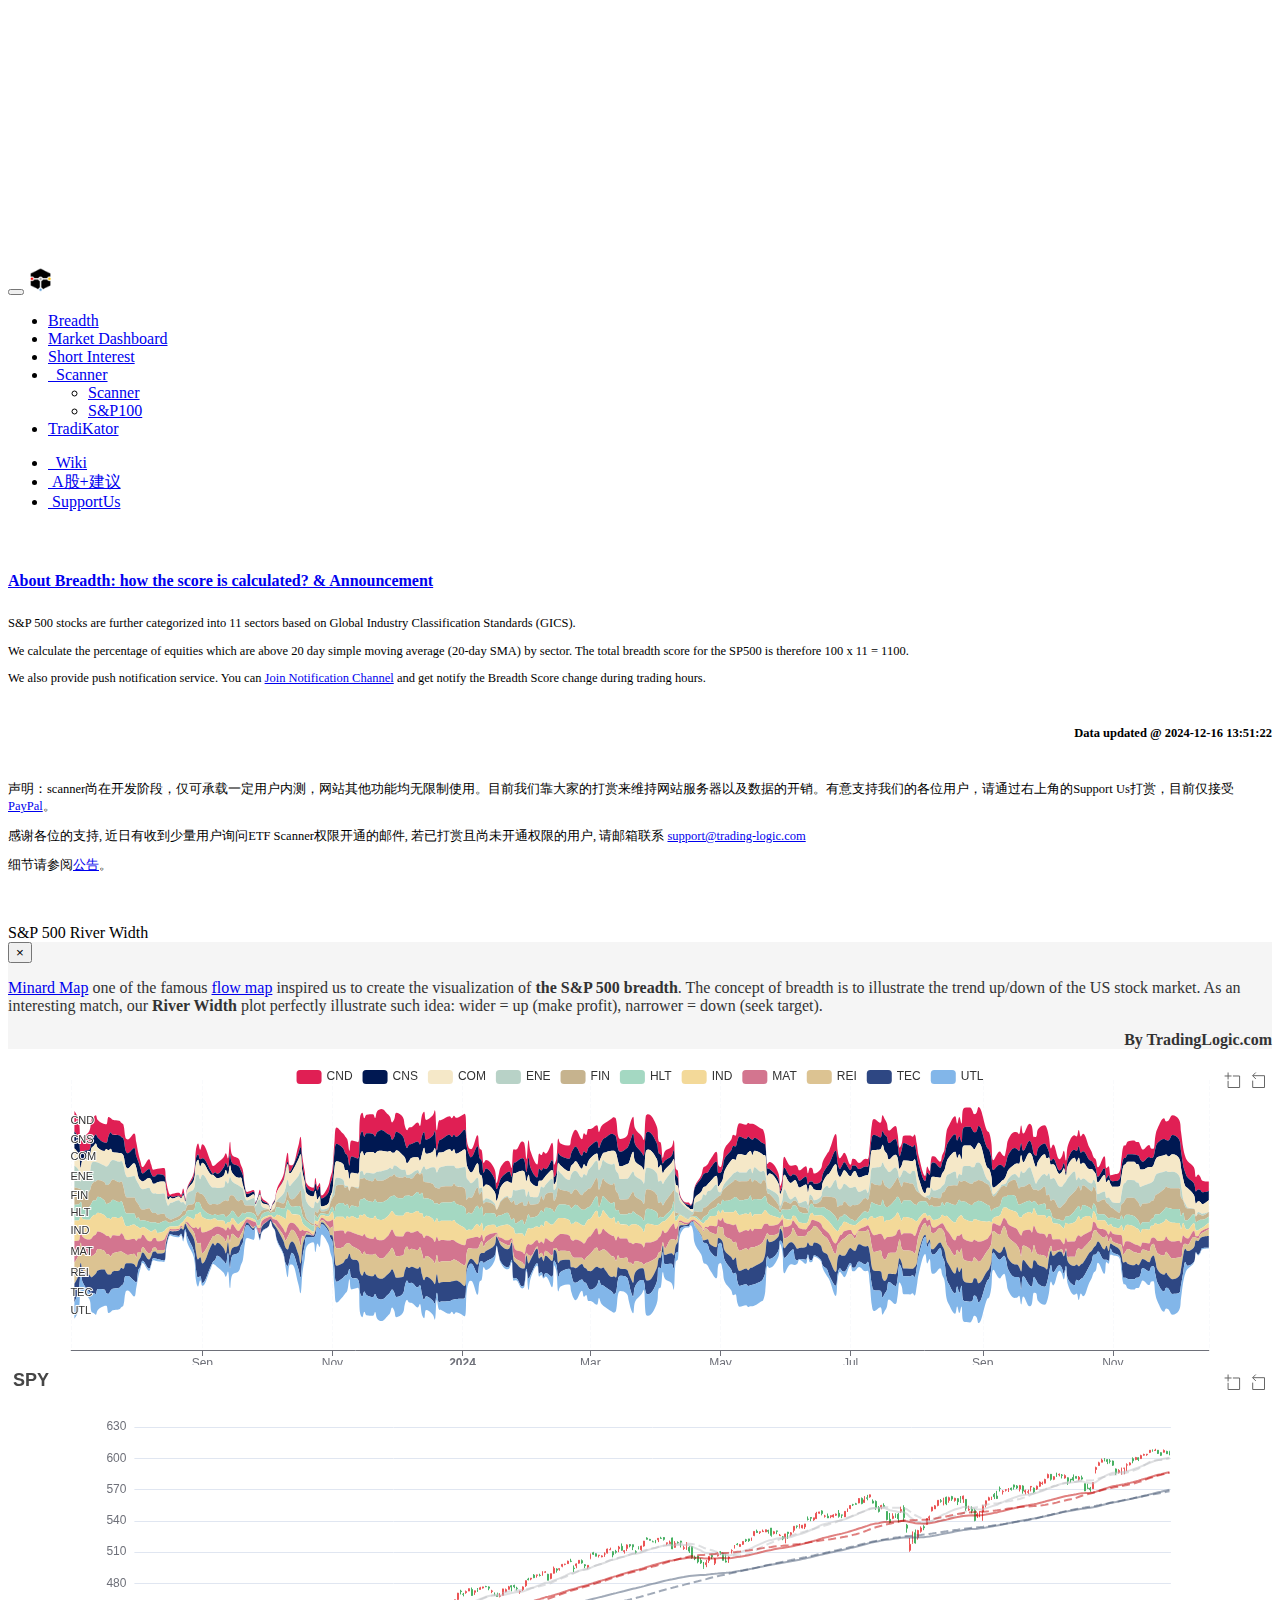
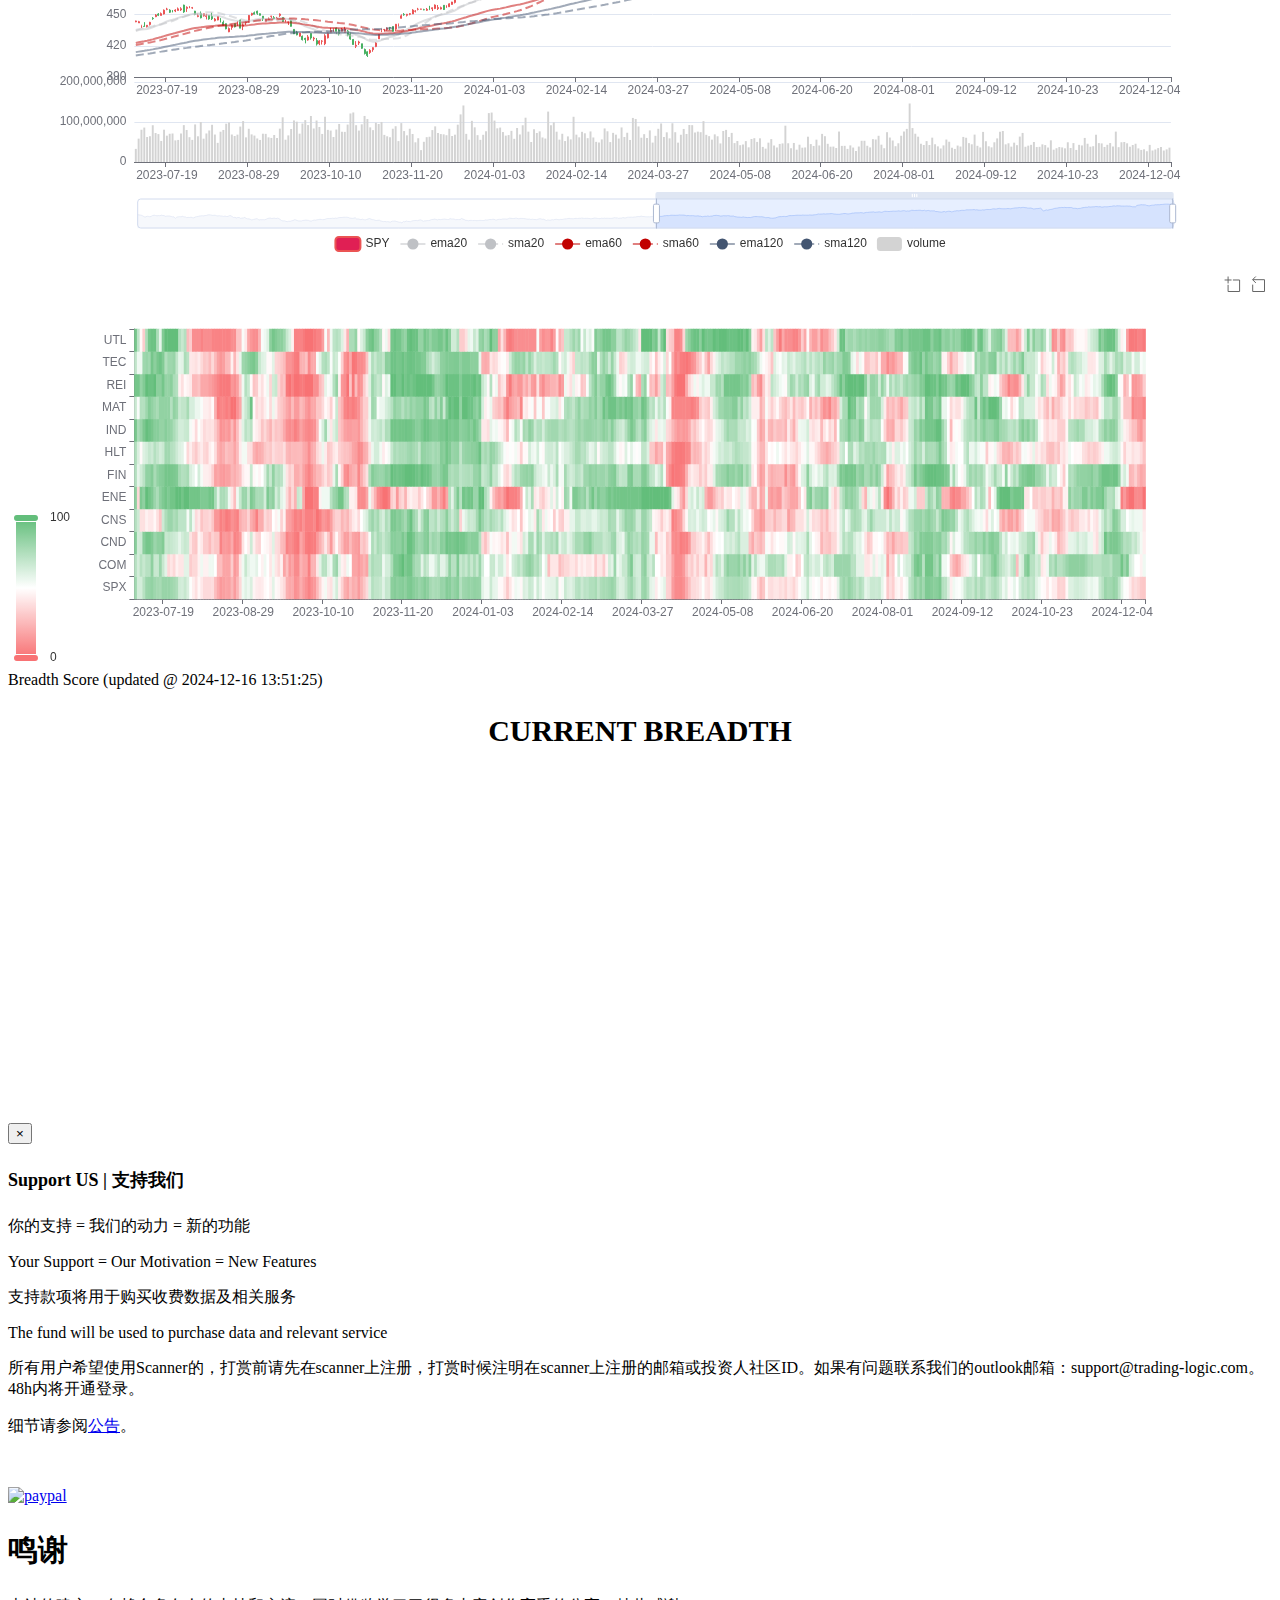
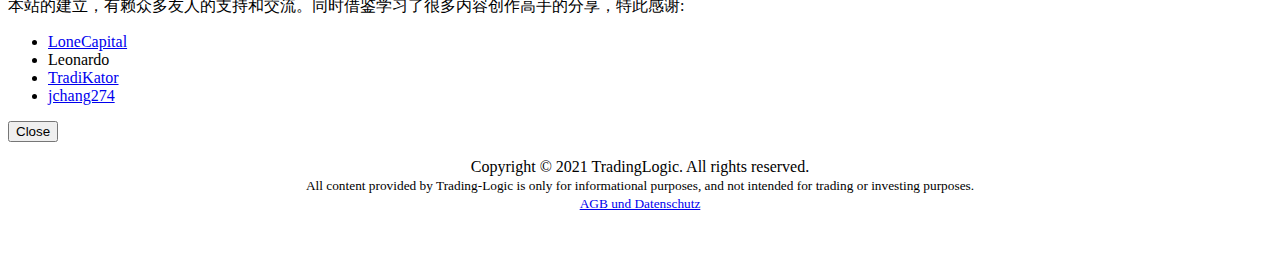
==== index.html @ 69e261b5 "Update from https://github.com/TradingLogic/core/commit/05b3a655f56820ad7e395cda6c10e647efd40b4f" ====
<!DOCTYPE html>

<html>

<head>

<meta charset="utf-8" />
<meta name="generator" content="pandoc" />
<meta http-equiv="X-UA-Compatible" content="IE=EDGE" />




<title>Trading Logic</title>

<script src="site_libs/header-attrs-2.18/header-attrs.js"></script>
<script src="site_libs/jquery-3.6.0/jquery-3.6.0.min.js"></script>
<meta name="viewport" content="width=device-width, initial-scale=1" />
<link href="site_libs/bootstrap-3.3.5/css/cosmo.min.css" rel="stylesheet" />
<script src="site_libs/bootstrap-3.3.5/js/bootstrap.min.js"></script>
<script src="site_libs/bootstrap-3.3.5/shim/html5shiv.min.js"></script>
<script src="site_libs/bootstrap-3.3.5/shim/respond.min.js"></script>
<style>h1 {font-size: 34px;}
       h1.title {font-size: 38px;}
       h2 {font-size: 30px;}
       h3 {font-size: 24px;}
       h4 {font-size: 18px;}
       h5 {font-size: 16px;}
       h6 {font-size: 12px;}
       code {color: inherit; background-color: rgba(0, 0, 0, 0.04);}
       pre:not([class]) { background-color: white }</style>
<script src="site_libs/navigation-1.1/tabsets.js"></script>
<link href="site_libs/highlightjs-9.12.0/textmate.css" rel="stylesheet" />
<script src="site_libs/highlightjs-9.12.0/highlight.js"></script>
<script src="site_libs/htmlwidgets-1.5.4/htmlwidgets.js"></script>
<script src="site_libs/echarts4r-4.8.0/echarts-en.min.js"></script>
<script src="site_libs/echarts4r-4.8.0/ecStat.min.js"></script>
<script src="site_libs/echarts4r-4.8.0/dataTool.min.js"></script>
<script src="site_libs/echarts4r-binding-0.4.4/echarts4r.js"></script>
<script src="site_libs/roma-1.0.0/roma.js"></script>
<script src="site_libs/echarts-liquidfill-1.0.0/echarts-liquidfill.min.js"></script>
<script src="site_libs/core-js-2.5.3/shim.min.js"></script>
<script src="site_libs/react-17.0.0/react.min.js"></script>
<script src="site_libs/react-17.0.0/react-dom.min.js"></script>
<script src="site_libs/reactwidget-1.0.0/react-tools.js"></script>
<script src="site_libs/reactable-binding-0.3.0/reactable.js"></script>
<link href="site_libs/tippyjs-3.2.0/themes/google.css" rel="stylesheet" />
<link href="site_libs/tippyjs-3.2.0/themes/light-border.css" rel="stylesheet" />
<link href="site_libs/tippyjs-3.2.0/themes/light.css" rel="stylesheet" />
<link href="site_libs/tippyjs-3.2.0/themes/translucent.css" rel="stylesheet" />
<script src="site_libs/tippyjs-3.2.0/tippy.all.min.js"></script>
<script src="site_libs/tippy-binding-0.1.0/tippy.js"></script>
<link href="site_libs/font-awesome-5.1.0/css/all.css" rel="stylesheet" />
<link href="site_libs/font-awesome-5.1.0/css/v4-shims.css" rel="stylesheet" />
<!-- Global site tag (gtag.js) - Google Analytics -->
<script async src="https://www.googletagmanager.com/gtag/js?id=G-QEJH2B8L8V"></script>
<script>
  window.dataLayer = window.dataLayer || [];
  function gtag(){dataLayer.push(arguments);}
  gtag('js', new Date());

  gtag('config', 'G-QEJH2B8L8V');
  gtag('config', 'UA-188253941-1');
</script>
<link rel="apple-touch-icon" sizes="180x180" href="/img/apple-touch-icon.png">
<link rel="icon" type="image/png" sizes="32x32" href="/img/favicon-32x32.png">
<link rel="icon" type="image/png" sizes="16x16" href="/img/favicon-16x16.png">
<link rel="manifest" href="/img/site.webmanifest">
<link rel="mask-icon" href="/img/safari-pinned-tab.svg" color="#5bbad5">
<link rel="shortcut icon" href="/img/favicon.ico">
<meta name="msapplication-TileColor" content="#da532c">
<meta name="msapplication-config" content="/img/browserconfig.xml">
<meta name="theme-color" content="#ffffff">
<script async src="https://pagead2.googlesyndication.com/pagead/js/adsbygoogle.js?client=ca-pub-1580575107650865"
     crossorigin="anonymous"></script>

<style type="text/css">
  code{white-space: pre-wrap;}
  span.smallcaps{font-variant: small-caps;}
  span.underline{text-decoration: underline;}
  div.column{display: inline-block; vertical-align: top; width: 50%;}
  div.hanging-indent{margin-left: 1.5em; text-indent: -1.5em;}
  ul.task-list{list-style: none;}
    </style>

<style type="text/css">code{white-space: pre;}</style>
<script type="text/javascript">
if (window.hljs) {
  hljs.configure({languages: []});
  hljs.initHighlightingOnLoad();
  if (document.readyState && document.readyState === "complete") {
    window.setTimeout(function() { hljs.initHighlighting(); }, 0);
  }
}
</script>






<link rel="stylesheet" href="styles.css" type="text/css" />



<style type = "text/css">
.main-container {
  max-width: 940px;
  margin-left: auto;
  margin-right: auto;
}
img {
  max-width:100%;
}
.tabbed-pane {
  padding-top: 12px;
}
.html-widget {
  margin-bottom: 20px;
}
button.code-folding-btn:focus {
  outline: none;
}
summary {
  display: list-item;
}
details > summary > p:only-child {
  display: inline;
}
pre code {
  padding: 0;
}
</style>


<style type="text/css">
.dropdown-submenu {
  position: relative;
}
.dropdown-submenu>.dropdown-menu {
  top: 0;
  left: 100%;
  margin-top: -6px;
  margin-left: -1px;
  border-radius: 0 6px 6px 6px;
}
.dropdown-submenu:hover>.dropdown-menu {
  display: block;
}
.dropdown-submenu>a:after {
  display: block;
  content: " ";
  float: right;
  width: 0;
  height: 0;
  border-color: transparent;
  border-style: solid;
  border-width: 5px 0 5px 5px;
  border-left-color: #cccccc;
  margin-top: 5px;
  margin-right: -10px;
}
.dropdown-submenu:hover>a:after {
  border-left-color: #adb5bd;
}
.dropdown-submenu.pull-left {
  float: none;
}
.dropdown-submenu.pull-left>.dropdown-menu {
  left: -100%;
  margin-left: 10px;
  border-radius: 6px 0 6px 6px;
}
</style>

<script type="text/javascript">
// manage active state of menu based on current page
$(document).ready(function () {
  // active menu anchor
  href = window.location.pathname
  href = href.substr(href.lastIndexOf('/') + 1)
  if (href === "")
    href = "index.html";
  var menuAnchor = $('a[href="' + href + '"]');

  // mark the anchor link active (and if it's in a dropdown, also mark that active)
  var dropdown = menuAnchor.closest('li.dropdown');
  if (window.bootstrap) { // Bootstrap 4+
    menuAnchor.addClass('active');
    dropdown.find('> .dropdown-toggle').addClass('active');
  } else { // Bootstrap 3
    menuAnchor.parent().addClass('active');
    dropdown.addClass('active');
  }

  // Navbar adjustments
  var navHeight = $(".navbar").first().height() + 15;
  var style = document.createElement('style');
  var pt = "padding-top: " + navHeight + "px; ";
  var mt = "margin-top: -" + navHeight + "px; ";
  var css = "";
  // offset scroll position for anchor links (for fixed navbar)
  for (var i = 1; i <= 6; i++) {
    css += ".section h" + i + "{ " + pt + mt + "}\n";
  }
  style.innerHTML = "body {" + pt + "padding-bottom: 40px; }\n" + css;
  document.head.appendChild(style);
});
</script>

<!-- tabsets -->

<style type="text/css">
.tabset-dropdown > .nav-tabs {
  display: inline-table;
  max-height: 500px;
  min-height: 44px;
  overflow-y: auto;
  border: 1px solid #ddd;
  border-radius: 4px;
}

.tabset-dropdown > .nav-tabs > li.active:before, .tabset-dropdown > .nav-tabs.nav-tabs-open:before {
  content: "\e259";
  font-family: 'Glyphicons Halflings';
  display: inline-block;
  padding: 10px;
  border-right: 1px solid #ddd;
}

.tabset-dropdown > .nav-tabs.nav-tabs-open > li.active:before {
  content: "\e258";
  font-family: 'Glyphicons Halflings';
  border: none;
}

.tabset-dropdown > .nav-tabs > li.active {
  display: block;
}

.tabset-dropdown > .nav-tabs > li > a,
.tabset-dropdown > .nav-tabs > li > a:focus,
.tabset-dropdown > .nav-tabs > li > a:hover {
  border: none;
  display: inline-block;
  border-radius: 4px;
  background-color: transparent;
}

.tabset-dropdown > .nav-tabs.nav-tabs-open > li {
  display: block;
  float: none;
}

.tabset-dropdown > .nav-tabs > li {
  display: none;
}
</style>

<!-- code folding -->




</head>

<body>


<div class="container-fluid main-container">



<div class="navbar navbar-default  navbar-fixed-top" role="navigation">
  <div class="container">
    <div class="navbar-header">
      <!-- NOTE: add "navbar-inverse" class for an alternate navbar background -->
      <button type="button" class="navbar-toggle collapsed" data-toggle="collapse" data-target="#navbar">
        <span class="icon-bar"></span>
        <span class="icon-bar"></span>
        <span class="icon-bar"></span>
      </button>
      <a class="navbar-brand" href="index.html"><img src="img/favicon-32x32.png" alt="icon" style="width:25px;height:25px;"></a>
    </div>
    <div id="navbar" class="navbar-collapse collapse">
      <ul class="nav navbar-nav">
        <li><a href="index.html">Breadth</a></li>
        <li><a href="MarketDashboard.html"><span class="fas fa-tachometer"></span>Market Dashboard</a></li>
        <li><a href="ShortInterest.html">Short Interest</a></li>
        <li class="dropdown">
          <a href="#" class="dropdown-toggle" data-toggle="dropdown" role="button" aria-expanded="false">
            <span class="fas fa-th"></span>
            &nbsp;
            Scanner
            <span class="caret"></span>
          </a>
          <ul class="dropdown-menu" role="menu">

            <li><a href="https://scanner.trading-logic.com">Scanner</a>
            <li><a href="sp100.html"><span class="fas fa-tachometer"></span>S&P100</a></li>
          </ul>
        </li>
        <li><a href="https://www.trading-logic.com/wiki/trading-indicator.html">TradiKator</a></li>
      </ul>
      <ul class="nav navbar-nav navbar-right">
        <li><a href="https://www.trading-logic.com/wiki/">
            <span class="fas fa-info"></span>

            &nbsp;
            Wiki
          </a>
        </li>
        <li><a href="https://discord.gg/puuGubskvt"><span class="far fa-bell"></span>&nbsp;A股+建议</a></li>
        <!-- <li class="dropdown">
          <a href="#" class="dropdown-toggle" data-toggle="dropdown" role="button" aria-expanded="false">
            <span class="fas fa-graduation-cap"></span>
            &nbsp;
            LEI &amp; LoneCapital

            <span class="caret"></span>
          </a>
          <ul class="dropdown-menu" role="menu">
            <li>
              <a href="https://lonecapital.com">Blog</a>
            </li>
            <li>
              <a href="https://www.youtube.com/c/leilonecapital">Youtube</a>
            </li>
            <li>
              <a href="https://twitter.com/lonecapital/">Twitter</a>
            </li>
            <li class="divider"></li>
            <li>
              <a href="https://space.bilibili.com/588472826?from=search&amp;seid=17851495204245215345">bilibili</a>
            </li>
          </ul>
        </li> -->
        <li><a href="#support" data-toggle="modal" data-target="#support"><span style="color:red"
              class="far fa-heart"></span>&nbsp;SupportUs</a>
        </li>
      </ul>
    </div>
    <!--/.nav-collapse -->
  </div>
  <!--/.container -->
</div>
<!--/.navbar -->

<div id="header">



<h1 class="title toc-ignore">Market Breadth</h1>

</div>


<p><br></p>
<div class="panel-group" id="accordion-index" role="tablist" aria-multiselectable="true">

<div class="panel panel-default">
<div id="heading-index-announcement" class="panel-heading" role="tab">
<h5 class="panel-title">
<a data-toggle="collapse" data-parent="#accordion-index" href="#index-announcement" aria-expanded="false" aria-controls="index-announcement">
About Breadth: how the score is calculated? &amp; Announcement </a>
</h5>
</div>
<div id="index-announcement" class="panel-collapse collapse"
role="tabpanel" aria-labelledby="index-announcement">
<div class="panel-body" style="font-size:calc(.5em + .5vmin);">
<p>
S&amp;P 500 stocks are further categorized into 11 sectors based on
Global Industry Classification Standards (GICS).
</p>
<p>
We calculate the percentage of equities which are above 20 day simple
moving average (20-day SMA) by sector. The total breadth score for the
SP500 is therefore 100 x 11 = 1100.
</p>
<p>
We also provide push notification service. You can
<a href="https://discord.gg/NddCjs72sa">Join Notification Channel</a>
and get notify the Breadth Score change during trading hours.
</p>
<br>
<p style="text-align: right; font-weight: bold;">
Data updated @ 2024-12-16 13:51:22
</p>
<p><br></p>
<p>
声明：scanner尚在开发阶段，仅可承载一定用户内测，网站其他功能均无限制使用。目前我们靠大家的打赏来维持网站服务器以及数据的开销。有意支持我们的各位用户，请通过右上角的Support
Us打赏，目前仅接受<a href="https://paypal.me/yjin88"> PayPal</a>。
</p>
<p>
感谢各位的支持, 近日有收到少量用户询问ETF Scanner权限开通的邮件,
若已打赏且尚未开通权限的用户, 请邮箱联系 <a
href="mailto:support@trading-logic.com"
class="email">support@trading-logic.com</a>
</p>
<p>
细节请参阅<a href="https://www.trading-logic.com/wiki/support-us.html">公告</a>。
</p>
</div>
</div>
</div>
<p><br></p>
<div class="container-fluid">
<div class="row">

<div class="col-lg-6">

<div class="panel panel-default">
<div class="panel-heading">
S&amp;P 500 River Width
</div>
<div class="panel-body">

<div class="alert alert-dismissible alert-warning">
<button type="button" class="close" data-dismiss="alert">×</button>
<p>
<a href="https://bigthink.com/strange-maps/229-vital-statistics-of-a-deadly-campaign-the-minard-map">Minard
Map</a> one of the famous
<a href="https://en.wikipedia.org/wiki/Flow_map">flow map</a> inspired
us to create the visualization of <b>the S&amp;P 500 breadth</b>. The
concept of breadth is to illustrate the trend up/down of the US stock
market. As an interesting match, our <b>River Width</b> plot perfectly
illustrate such idea: wider = up (make profit), narrower = down (seek
target). <br>
<p style="text-align: right; font-weight: bold;">
By TradingLogic.com
</p>
</div>
<div class="row">
<div class="col-xs-12">
<div id="river" style="width:100%;height:300px;" class="echarts4r html-widget"></div>
<script type="application/json" data-for="river">{"x":{"theme":"roma","tl":false,"draw":true,"renderer":"canvas","events":[],"buttons":[],"opts":{"series":[{"type":"themeRiver","data":[["2024-12-16"," 44","CND"],["2024-12-13"," 54","CND"],["2024-12-12"," 62","CND"],["2024-12-11"," 70","CND"],["2024-12-10"," 66","CND"],["2024-12-09"," 74","CND"],["2024-12-06"," 76","CND"],["2024-12-05"," 74","CND"],["2024-12-04"," 82","CND"],["2024-12-03"," 88","CND"],["2024-12-02"," 92","CND"],["2024-11-29"," 92","CND"],["2024-11-27"," 92","CND"],["2024-11-26"," 86","CND"],["2024-11-25"," 96","CND"],["2024-11-22"," 68","CND"],["2024-11-21"," 60","CND"],["2024-11-20"," 38","CND"],["2024-11-19"," 44","CND"],["2024-11-18"," 56","CND"],["2024-11-15"," 56","CND"],["2024-11-14"," 64","CND"],["2024-11-13"," 62","CND"],["2024-11-12"," 60","CND"],["2024-11-11"," 66","CND"],["2024-11-08"," 60","CND"],["2024-11-07"," 58","CND"],["2024-11-06"," 58","CND"],["2024-11-05"," 42","CND"],["2024-11-04"," 34","CND"],["2024-11-01"," 30","CND"],["2024-10-31"," 24","CND"],["2024-10-30"," 42","CND"],["2024-10-29"," 48","CND"],["2024-10-28"," 56","CND"],["2024-10-25"," 44","CND"],["2024-10-24"," 42","CND"],["2024-10-23"," 30","CND"],["2024-10-22"," 44","CND"],["2024-10-21"," 58","CND"],["2024-10-18"," 82","CND"],["2024-10-17"," 76","CND"],["2024-10-16"," 76","CND"],["2024-10-15"," 68","CND"],["2024-10-14"," 68","CND"],["2024-10-11"," 64","CND"],["2024-10-10"," 54","CND"],["2024-10-09"," 58","CND"],["2024-10-08"," 56","CND"],["2024-10-07"," 52","CND"],["2024-10-04"," 66","CND"],["2024-10-03"," 58","CND"],["2024-10-02"," 72","CND"],["2024-10-01"," 86","CND"],["2024-09-30"," 86","CND"],["2024-09-27"," 90","CND"],["2024-09-26"," 88","CND"],["2024-09-25"," 80","CND"],["2024-09-24"," 88","CND"],["2024-09-23"," 80","CND"],["2024-09-20"," 80","CND"],["2024-09-19"," 84","CND"],["2024-09-18"," 78","CND"],["2024-09-17"," 78","CND"],["2024-09-16"," 74","CND"],["2024-09-13"," 72","CND"],["2024-09-12"," 60","CND"],["2024-09-11"," 52","CND"],["2024-09-10"," 52","CND"],["2024-09-09"," 62","CND"],["2024-09-06"," 46","CND"],["2024-09-05"," 70","CND"],["2024-09-04"," 80","CND"],["2024-09-03"," 78","CND"],["2024-08-30"," 88","CND"],["2024-08-29"," 86","CND"],["2024-08-28"," 84","CND"],["2024-08-27"," 90","CND"],["2024-08-26"," 90","CND"],["2024-08-23"," 90","CND"],["2024-08-22"," 88","CND"],["2024-08-21"," 90","CND"],["2024-08-20"," 80","CND"],["2024-08-19"," 84","CND"],["2024-08-16"," 72","CND"],["2024-08-15"," 68","CND"],["2024-08-14"," 32","CND"],["2024-08-13"," 32","CND"],["2024-08-12"," 28","CND"],["2024-08-09"," 30","CND"],["2024-08-08"," 28","CND"],["2024-08-07"," 18","CND"],["2024-08-06"," 28","CND"],["2024-08-05"," 24","CND"],["2024-08-02"," 38","CND"],["2024-08-01"," 52","CND"],["2024-07-31"," 50","CND"],["2024-07-30"," 48","CND"],["2024-07-29"," 48","CND"],["2024-07-26"," 34","CND"],["2024-07-25"," 30","CND"],["2024-07-24"," 40","CND"],["2024-07-23"," 52","CND"],["2024-07-22"," 60","CND"],["2024-07-19"," 58","CND"],["2024-07-18"," 64","CND"],["2024-07-17"," 74","CND"],["2024-07-16"," 74","CND"],["2024-07-15"," 68","CND"],["2024-07-12"," 74","CND"],["2024-07-11"," 60","CND"],["2024-07-10"," 46","CND"],["2024-07-09"," 36","CND"],["2024-07-08"," 36","CND"],["2024-07-05"," 28","CND"],["2024-07-03"," 30","CND"],["2024-07-02"," 32","CND"],["2024-07-01"," 24","CND"],["2024-06-28"," 44","CND"],["2024-06-27"," 46","CND"],["2024-06-26"," 50","CND"],["2024-06-25"," 58","CND"],["2024-06-24"," 78","CND"],["2024-06-21"," 62","CND"],["2024-06-20"," 60","CND"],["2024-06-18"," 58","CND"],["2024-06-17"," 60","CND"],["2024-06-14"," 48","CND"],["2024-06-13"," 62","CND"],["2024-06-12"," 64","CND"],["2024-06-11"," 52","CND"],["2024-06-10"," 48","CND"],["2024-06-07"," 48","CND"],["2024-06-06"," 50","CND"],["2024-06-05"," 46","CND"],["2024-06-04"," 40","CND"],["2024-06-03"," 48","CND"],["2024-05-31"," 52","CND"],["2024-05-30"," 30","CND"],["2024-05-29"," 24","CND"],["2024-05-28"," 28","CND"],["2024-05-24"," 32","CND"],["2024-05-23"," 20","CND"],["2024-05-22"," 28","CND"],["2024-05-21"," 62","CND"],["2024-05-20"," 62","CND"],["2024-05-17"," 62","CND"],["2024-05-16"," 74","CND"],["2024-05-15"," 68","CND"],["2024-05-14"," 62","CND"],["2024-05-13"," 66","CND"],["2024-05-10"," 62","CND"],["2024-05-09"," 64","CND"],["2024-05-08"," 50","CND"],["2024-05-07"," 52","CND"],["2024-05-06"," 50","CND"],["2024-05-03"," 46","CND"],["2024-05-02"," 38","CND"],["2024-05-01"," 26","CND"],["2024-04-30"," 36","CND"],["2024-04-29"," 46","CND"],["2024-04-26"," 40","CND"],["2024-04-25"," 38","CND"],["2024-04-24"," 32","CND"],["2024-04-23"," 32","CND"],["2024-04-22"," 14","CND"],["2024-04-19","  6","CND"],["2024-04-18","  6","CND"],["2024-04-17","  4","CND"],["2024-04-16"," 10","CND"],["2024-04-15","  8","CND"],["2024-04-12"," 10","CND"],["2024-04-11"," 34","CND"],["2024-04-10"," 30","CND"],["2024-04-09"," 46","CND"],["2024-04-08"," 42","CND"],["2024-04-05"," 44","CND"],["2024-04-04"," 26","CND"],["2024-04-03"," 56","CND"],["2024-04-02"," 56","CND"],["2024-04-01"," 78","CND"],["2024-03-28"," 82","CND"],["2024-03-27"," 84","CND"],["2024-03-26"," 72","CND"],["2024-03-25"," 76","CND"],["2024-03-22"," 74","CND"],["2024-03-21"," 80","CND"],["2024-03-20"," 84","CND"],["2024-03-19"," 74","CND"],["2024-03-18"," 56","CND"],["2024-03-15"," 60","CND"],["2024-03-14"," 62","CND"],["2024-03-13"," 82","CND"],["2024-03-12"," 80","CND"],["2024-03-11"," 72","CND"],["2024-03-08"," 70","CND"],["2024-03-07"," 68","CND"],["2024-03-06"," 74","CND"],["2024-03-05"," 74","CND"],["2024-03-04"," 74","CND"],["2024-03-01"," 78","CND"],["2024-02-29"," 88","CND"],["2024-02-28"," 84","CND"],["2024-02-27"," 84","CND"],["2024-02-26"," 76","CND"],["2024-02-23"," 78","CND"],["2024-02-22"," 78","CND"],["2024-02-21"," 70","CND"],["2024-02-20"," 62","CND"],["2024-02-16"," 58","CND"],["2024-02-15"," 68","CND"],["2024-02-14"," 66","CND"],["2024-02-13"," 58","CND"],["2024-02-12"," 80","CND"],["2024-02-09"," 72","CND"],["2024-02-08"," 76","CND"],["2024-02-07"," 72","CND"],["2024-02-06"," 72","CND"],["2024-02-05"," 60","CND"],["2024-02-02"," 76","CND"],["2024-02-01"," 82","CND"],["2024-01-31"," 60","CND"],["2024-01-30"," 78","CND"],["2024-01-29"," 78","CND"],["2024-01-26"," 58","CND"],["2024-01-25"," 64","CND"],["2024-01-24"," 40","CND"],["2024-01-23"," 46","CND"],["2024-01-22"," 54","CND"],["2024-01-19"," 54","CND"],["2024-01-18"," 46","CND"],["2024-01-17"," 28","CND"],["2024-01-16"," 44","CND"],["2024-01-12"," 40","CND"],["2024-01-11"," 46","CND"],["2024-01-10"," 48","CND"],["2024-01-09"," 46","CND"],["2024-01-08"," 52","CND"],["2024-01-05"," 38","CND"],["2024-01-04"," 28","CND"],["2024-01-03"," 36","CND"],["2024-01-02"," 74","CND"],["2023-12-29"," 88","CND"],["2023-12-28"," 88","CND"],["2023-12-27"," 88","CND"],["2023-12-26"," 86","CND"],["2023-12-22"," 90","CND"],["2023-12-21"," 94","CND"],["2023-12-20"," 94","CND"],["2023-12-19"," 96","CND"],["2023-12-18"," 94","CND"],["2023-12-15"," 92","CND"],["2023-12-14"," 94","CND"],["2023-12-13"," 96","CND"],["2023-12-12"," 86","CND"],["2023-12-11"," 88","CND"],["2023-12-08"," 78","CND"],["2023-12-07"," 80","CND"],["2023-12-06"," 82","CND"],["2023-12-05"," 76","CND"],["2023-12-04"," 90","CND"],["2023-12-01"," 88","CND"],["2023-11-30"," 82","CND"],["2023-11-29"," 80","CND"],["2023-11-28"," 84","CND"],["2023-11-27"," 92","CND"],["2023-11-24"," 98","CND"],["2023-11-22"," 98","CND"],["2023-11-21"," 86","CND"],["2023-11-20"," 92","CND"],["2023-11-17"," 86","CND"],["2023-11-16"," 86","CND"],["2023-11-15"," 88","CND"],["2023-11-14"," 88","CND"],["2023-11-13"," 76","CND"],["2023-11-10"," 74","CND"],["2023-11-09"," 68","CND"],["2023-11-08"," 74","CND"],["2023-11-07"," 78","CND"],["2023-11-06"," 68","CND"],["2023-11-03"," 76","CND"],["2023-11-02"," 52","CND"],["2023-11-01"," 34","CND"],["2023-10-31"," 28","CND"],["2023-10-30"," 32","CND"],["2023-10-27"," 14","CND"],["2023-10-26"," 16","CND"],["2023-10-25"," 18","CND"],["2023-10-24"," 26","CND"],["2023-10-23"," 16","CND"],["2023-10-20"," 16","CND"],["2023-10-19"," 26","CND"],["2023-10-18"," 34","CND"],["2023-10-17"," 48","CND"],["2023-10-16"," 34","CND"],["2023-10-13"," 14","CND"],["2023-10-12"," 30","CND"],["2023-10-11"," 42","CND"],["2023-10-10"," 30","CND"],["2023-10-09"," 22","CND"],["2023-10-06"," 14","CND"],["2023-10-05","  4","CND"],["2023-10-04","  4","CND"],["2023-10-03","  2","CND"],["2023-10-02","  4","CND"],["2023-09-29"," 12","CND"],["2023-09-28"," 18","CND"],["2023-09-27","  2","CND"],["2023-09-26","  4","CND"],["2023-09-25","  8","CND"],["2023-09-22"," 10","CND"],["2023-09-21","  6","CND"],["2023-09-20"," 24","CND"],["2023-09-19"," 26","CND"],["2023-09-18"," 36","CND"],["2023-09-15"," 38","CND"],["2023-09-14"," 60","CND"],["2023-09-13"," 42","CND"],["2023-09-12"," 46","CND"],["2023-09-11"," 48","CND"],["2023-09-08"," 50","CND"],["2023-09-07"," 34","CND"],["2023-09-06"," 36","CND"],["2023-09-05"," 44","CND"],["2023-09-01"," 66","CND"],["2023-08-31"," 44","CND"],["2023-08-30"," 50","CND"],["2023-08-29"," 40","CND"],["2023-08-28"," 14","CND"],["2023-08-25","  8","CND"],["2023-08-24","  6","CND"],["2023-08-23"," 20","CND"],["2023-08-22"," 12","CND"],["2023-08-21"," 14","CND"],["2023-08-18"," 14","CND"],["2023-08-17","  6","CND"],["2023-08-16"," 30","CND"],["2023-08-15"," 30","CND"],["2023-08-14"," 34","CND"],["2023-08-11"," 26","CND"],["2023-08-10"," 32","CND"],["2023-08-09"," 32","CND"],["2023-08-08"," 42","CND"],["2023-08-07"," 46","CND"],["2023-08-04"," 30","CND"],["2023-08-03"," 32","CND"],["2023-08-02"," 40","CND"],["2023-08-01"," 66","CND"],["2023-07-31"," 68","CND"],["2023-07-28"," 64","CND"],["2023-07-27"," 58","CND"],["2023-07-26"," 64","CND"],["2023-07-25"," 66","CND"],["2023-07-24"," 68","CND"],["2023-07-21"," 70","CND"],["2023-07-20"," 68","CND"],["2023-07-19"," 90","CND"],["2023-07-18"," 86","CND"],["2023-07-17"," 86","CND"],["2023-07-14"," 82","CND"],["2023-07-13"," 90","CND"],["2023-07-12"," 94","CND"],["2023-07-11"," 94","CND"],["2023-07-10"," 88","CND"],["2023-07-07"," 66","CND"],["2023-07-06"," 64","CND"],["2023-07-05"," 88","CND"],["2023-07-03"," 94","CND"],["2023-06-30"," 90","CND"],["2023-06-29"," 92","CND"],["2023-06-28"," 90","CND"],["2023-06-27"," 88","CND"],["2023-06-26"," 80","CND"],["2023-06-23"," 74","CND"],["2023-06-22"," 88","CND"],["2023-06-21"," 94","CND"],["2023-06-20"," 92","CND"],["2023-06-16"," 96","CND"],["2023-06-15"," 96","CND"],["2023-06-14"," 90","CND"],["2023-06-13"," 88","CND"],["2023-06-12"," 86","CND"],["2023-06-09"," 66","CND"],["2023-06-08"," 64","CND"],["2023-06-07"," 70","CND"],["2023-06-06"," 70","CND"],["2023-06-05"," 60","CND"],["2023-06-02"," 66","CND"],["2023-06-01"," 32","CND"],["2023-05-31"," 24","CND"],["2023-05-30"," 34","CND"],["2023-05-26"," 36","CND"],["2023-05-25"," 24","CND"],["2023-05-24"," 22","CND"],["2023-05-23"," 32","CND"],["2023-05-22"," 36","CND"],["2023-05-19"," 52","CND"],["2023-05-18"," 60","CND"],["2023-05-17"," 42","CND"],["2023-05-16"," 36","CND"],["2023-05-15"," 48","CND"],["2023-05-12"," 42","CND"],["2023-05-11"," 46","CND"],["2023-05-10"," 52","CND"],["2023-05-09"," 60","CND"],["2023-05-08"," 64","CND"],["2023-05-05"," 68","CND"],["2023-05-04"," 46","CND"],["2023-05-03"," 62","CND"],["2023-05-02"," 70","CND"],["2023-05-01"," 74","CND"],["2023-04-28"," 80","CND"],["2023-04-27"," 54","CND"],["2023-04-26"," 42","CND"],["2023-04-25"," 58","CND"],["2023-04-24"," 74","CND"],["2023-04-21"," 72","CND"],["2023-04-20"," 68","CND"],["2023-04-19"," 82","CND"],["2023-04-18"," 90","CND"],["2023-04-17"," 88","CND"],["2023-04-14"," 80","CND"],["2023-04-13"," 82","CND"],["2023-04-12"," 64","CND"],["2023-04-11"," 86","CND"],["2023-04-10"," 76","CND"],["2023-04-06"," 62","CND"],["2023-04-05"," 74","CND"],["2023-04-04"," 86","CND"],["2023-04-03"," 92","CND"],["2023-03-31","100","CND"],["2023-03-30"," 68","CND"],["2023-03-29"," 62","CND"],["2023-03-28"," 42","CND"],["2023-03-27"," 30","CND"],["2023-03-24"," 28","CND"],["2023-03-23"," 30","CND"],["2023-03-22"," 30","CND"],["2023-03-21"," 38","CND"],["2023-03-20"," 28","CND"],["2023-03-17"," 20","CND"],["2023-03-16"," 26","CND"],["2023-03-15"," 20","CND"],["2023-03-14"," 20","CND"],["2023-03-13","  8","CND"],["2023-03-10","  6","CND"],["2023-03-09","  8","CND"],["2023-03-08"," 34","CND"],["2023-03-07"," 32","CND"],["2023-03-06"," 40","CND"],["2023-03-03"," 46","CND"],["2023-03-02"," 26","CND"],["2023-03-01"," 18","CND"],["2023-02-28"," 26","CND"],["2023-02-27"," 30","CND"],["2023-02-24"," 18","CND"],["2023-02-23"," 32","CND"],["2023-02-22"," 36","CND"],["2023-02-21"," 34","CND"],["2023-02-17"," 44","CND"],["2023-02-16"," 60","CND"],["2023-02-15"," 82","CND"],["2023-02-14"," 72","CND"],["2023-02-13"," 82","CND"],["2023-02-10"," 56","CND"],["2023-02-09"," 68","CND"],["2023-02-08"," 70","CND"],["2023-02-07"," 82","CND"],["2023-02-06"," 78","CND"],["2023-02-03"," 82","CND"],["2023-02-02"," 90","CND"],["2023-02-01"," 90","CND"],["2023-01-31"," 90","CND"],["2023-01-30"," 88","CND"],["2023-01-27"," 84","CND"],["2023-01-26"," 90","CND"],["2023-01-25"," 88","CND"],["2023-01-24"," 84","CND"],["2023-01-23"," 84","CND"],["2023-01-20"," 82","CND"],["2023-01-19"," 70","CND"],["2023-01-18"," 86","CND"],["2023-01-17"," 92","CND"],["2023-01-13"," 88","CND"],["2023-01-12"," 84","CND"],["2023-01-11"," 90","CND"],["2023-01-10"," 88","CND"],["2023-01-09"," 78","CND"],["2023-01-06"," 82","CND"],["2023-01-05"," 64","CND"],["2023-01-04"," 58","CND"],["2023-01-03"," 42","CND"],["2022-12-30"," 32","CND"],["2022-12-29"," 34","CND"],["2022-12-28"," 14","CND"],["2022-12-27"," 30","CND"],["2022-12-23"," 16","CND"],["2022-12-22"," 14","CND"],["2022-12-21"," 18","CND"],["2022-12-20","  6","CND"],["2022-12-19"," 12","CND"],["2022-12-16"," 16","CND"],["2022-12-15"," 26","CND"],["2022-12-14"," 46","CND"],["2022-12-13"," 54","CND"],["2022-12-12"," 52","CND"],["2022-12-09"," 40","CND"],["2022-12-08"," 52","CND"],["2022-12-07"," 42","CND"],["2022-12-06"," 46","CND"],["2022-12-05"," 70","CND"],["2022-12-02"," 92","CND"],["2022-12-01"," 98","CND"],["2022-11-30"," 98","CND"],["2022-11-29"," 84","CND"],["2022-11-28"," 76","CND"],["2022-11-25"," 92","CND"],["2022-11-23"," 92","CND"],["2022-11-22"," 90","CND"],["2022-11-21"," 90","CND"],["2022-11-18"," 88","CND"],["2022-11-17"," 88","CND"],["2022-11-16"," 88","CND"],["2022-11-15"," 88","CND"],["2022-11-14"," 90","CND"],["2022-11-11"," 90","CND"],["2022-11-10"," 88","CND"],["2022-11-09"," 64","CND"],["2022-11-08"," 78","CND"],["2022-11-07"," 78","CND"],["2022-11-04"," 72","CND"],["2022-11-03"," 64","CND"],["2022-11-02"," 68","CND"],["2022-11-01"," 86","CND"],["2022-10-31"," 84","CND"],["2022-10-28"," 84","CND"],["2022-10-27"," 80","CND"],["2022-10-26"," 80","CND"],["2022-10-25"," 84","CND"],["2022-10-24"," 66","CND"],["2022-10-21"," 70","CND"],["2022-10-20"," 46","CND"],["2022-10-19"," 52","CND"],["2022-10-18"," 82","CND"],["2022-10-17"," 60","CND"],["2022-10-14"," 28","CND"],["2022-10-13"," 38","CND"],["2022-10-12"," 32","CND"],["2022-10-11"," 32","CND"],["2022-10-10"," 28","CND"],["2022-10-07"," 32","CND"],["2022-10-06"," 44","CND"],["2022-10-05"," 48","CND"],["2022-10-04"," 46","CND"],["2022-10-03"," 20","CND"],["2022-09-30","  2","CND"],["2022-09-29"," 10","CND"],["2022-09-28"," 26","CND"],["2022-09-27","  4","CND"],["2022-09-26","  4","CND"],["2022-09-23","  0","CND"],["2022-09-22","  4","CND"],["2022-09-21"," 12","CND"],["2022-09-20"," 30","CND"],["2022-09-19"," 52","CND"],["2022-09-16"," 32","CND"],["2022-09-15"," 48","CND"],["2022-09-14"," 40","CND"],["2022-09-13"," 32","CND"],["2022-09-12"," 80","CND"],["2022-09-09"," 66","CND"],["2022-09-08"," 42","CND"],["2022-09-07"," 28","CND"],["2022-09-06","  8","CND"],["2022-09-02","  4","CND"],["2022-09-01","  6","CND"],["2022-08-31","  2","CND"],["2022-08-30","  8","CND"],["2022-08-29"," 12","CND"],["2022-08-26"," 16","CND"],["2022-08-25"," 60","CND"],["2022-08-24"," 38","CND"],["2022-08-23"," 32","CND"],["2022-08-22"," 36","CND"],["2022-08-19"," 70","CND"],["2022-08-18"," 90","CND"],["2022-08-17"," 88","CND"],["2022-08-16"," 94","CND"],["2022-08-15"," 94","CND"],["2022-08-12"," 96","CND"],["2022-08-11"," 90","CND"],["2022-08-10"," 84","CND"],["2022-08-09"," 76","CND"],["2022-08-08"," 80","CND"],["2022-08-05"," 82","CND"],["2022-08-04"," 84","CND"],["2022-08-03"," 78","CND"],["2022-08-02"," 80","CND"],["2022-08-01"," 84","CND"],["2022-07-29"," 80","CND"],["2022-07-28"," 84","CND"],["2022-07-27"," 84","CND"],["2022-07-26"," 68","CND"],["2022-07-25"," 80","CND"],["2022-07-22"," 84","CND"],["2022-07-21"," 94","CND"],["2022-07-20"," 98","CND"],["2022-07-19"," 98","CND"],["2022-07-18"," 82","CND"],["2022-07-15"," 76","CND"],["2022-07-14"," 54","CND"],["2022-07-13"," 60","CND"],["2022-07-12"," 50","CND"],["2022-07-11"," 48","CND"],["2022-07-08"," 60","CND"],["2022-07-07"," 62","CND"],["2022-07-06"," 40","CND"],["2022-07-05"," 48","CND"],["2022-07-01"," 28","CND"],["2022-06-30"," 14","CND"],["2022-06-29"," 12","CND"],["2022-06-28"," 14","CND"],["2022-06-27"," 32","CND"],["2022-06-24"," 40","CND"],["2022-06-23"," 12","CND"],["2022-06-22","  8","CND"],["2022-06-21"," 10","CND"],["2022-06-17","  4","CND"],["2022-06-16","  4","CND"],["2022-06-15","  8","CND"],["2022-06-14","  8","CND"],["2022-06-13","  8","CND"],["2022-06-10"," 22","CND"],["2022-06-09"," 70","CND"],["2022-06-08"," 90","CND"],["2022-06-07"," 92","CND"],["2022-06-06"," 92","CND"],["2022-06-03"," 86","CND"],["2022-06-02"," 92","CND"],["2022-06-01"," 70","CND"],["2022-05-31"," 72","CND"],["2022-05-27"," 72","CND"],["2022-05-26"," 56","CND"],["2022-05-25"," 22","CND"],["2022-05-24","  8","CND"],["2022-05-23"," 10","CND"],["2022-05-20"," 10","CND"],["2022-05-19","  4","CND"],["2022-05-18","  8","CND"],["2022-05-17"," 22","CND"],["2022-05-16","  8","CND"],["2022-05-13"," 12","CND"],["2022-05-12","  8","CND"],["2022-05-11","  2","CND"],["2022-05-10","  8","CND"],["2022-05-09","  8","CND"],["2022-05-06"," 16","CND"],["2022-05-05"," 18","CND"],["2022-05-04"," 52","CND"],["2022-05-03"," 22","CND"],["2022-05-02"," 28","CND"],["2022-04-29"," 12","CND"],["2022-04-28"," 40","CND"],["2022-04-27"," 20","CND"],["2022-04-26"," 18","CND"],["2022-04-25"," 42","CND"],["2022-04-22"," 26","CND"],["2022-04-21"," 50","CND"],["2022-04-20"," 62","CND"],["2022-04-19"," 58","CND"],["2022-04-18"," 32","CND"],["2022-04-14"," 42","CND"],["2022-04-13"," 40","CND"],["2022-04-12"," 24","CND"],["2022-04-11"," 22","CND"],["2022-04-08"," 24","CND"],["2022-04-07"," 26","CND"],["2022-04-06"," 26","CND"],["2022-04-05"," 50","CND"],["2022-04-04"," 70","CND"],["2022-04-01"," 60","CND"],["2022-03-31"," 72","CND"],["2022-03-30"," 80","CND"],["2022-03-29"," 84","CND"],["2022-03-28"," 74","CND"],["2022-03-25"," 68","CND"],["2022-03-24"," 70","CND"],["2022-03-23"," 52","CND"],["2022-03-22"," 84","CND"],["2022-03-21"," 68","CND"],["2022-03-18"," 88","CND"],["2022-03-17"," 74","CND"],["2022-03-16"," 60","CND"],["2022-03-15"," 20","CND"],["2022-03-14","  6","CND"],["2022-03-11","  4","CND"],["2022-03-10"," 10","CND"],["2022-03-09"," 14","CND"],["2022-03-08","  4","CND"],["2022-03-07","  6","CND"],["2022-03-04"," 14","CND"],["2022-03-03"," 24","CND"],["2022-03-02"," 32","CND"],["2022-03-01","  8","CND"],["2022-02-28"," 22","CND"],["2022-02-25"," 28","CND"],["2022-02-24","  6","CND"],["2022-02-23","  6","CND"],["2022-02-22"," 28","CND"],["2022-02-18"," 38","CND"],["2022-02-17"," 44","CND"],["2022-02-16"," 56","CND"],["2022-02-15"," 62","CND"],["2022-02-14"," 42","CND"],["2022-02-11"," 40","CND"],["2022-02-10"," 52","CND"],["2022-02-09"," 64","CND"],["2022-02-08"," 50","CND"],["2022-02-07"," 38","CND"],["2022-02-04"," 28","CND"],["2022-02-03"," 18","CND"],["2022-02-02"," 44","CND"],["2022-02-01"," 34","CND"],["2022-01-31"," 12","CND"],["2022-01-28","  4","CND"],["2022-01-27","  2","CND"],["2022-01-26","  4","CND"],["2022-01-25","  4","CND"],["2022-01-24","  4","CND"],["2022-01-21","  2","CND"],["2022-01-20","  8","CND"],["2022-01-19","  6","CND"],["2022-01-18"," 12","CND"],["2022-01-14"," 26","CND"],["2024-12-16"," 42","CNS"],["2024-12-13"," 55","CNS"],["2024-12-12"," 55","CNS"],["2024-12-11"," 55","CNS"],["2024-12-10"," 58","CNS"],["2024-12-09"," 55","CNS"],["2024-12-06"," 50","CNS"],["2024-12-05"," 63","CNS"],["2024-12-04"," 63","CNS"],["2024-12-03"," 79","CNS"],["2024-12-02"," 87","CNS"],["2024-11-29"," 89","CNS"],["2024-11-27"," 74","CNS"],["2024-11-26"," 68","CNS"],["2024-11-25"," 76","CNS"],["2024-11-22"," 66","CNS"],["2024-11-21"," 55","CNS"],["2024-11-20"," 39","CNS"],["2024-11-19"," 42","CNS"],["2024-11-18"," 47","CNS"],["2024-11-15"," 37","CNS"],["2024-11-14"," 45","CNS"],["2024-11-13"," 42","CNS"],["2024-11-12"," 42","CNS"],["2024-11-11"," 34","CNS"],["2024-11-08"," 34","CNS"],["2024-11-07"," 29","CNS"],["2024-11-06"," 34","CNS"],["2024-11-05"," 42","CNS"],["2024-11-04"," 32","CNS"],["2024-11-01"," 26","CNS"],["2024-10-31"," 18","CNS"],["2024-10-30"," 21","CNS"],["2024-10-29"," 18","CNS"],["2024-10-28"," 32","CNS"],["2024-10-25"," 26","CNS"],["2024-10-24"," 26","CNS"],["2024-10-23"," 34","CNS"],["2024-10-22"," 37","CNS"],["2024-10-21"," 42","CNS"],["2024-10-18"," 53","CNS"],["2024-10-17"," 53","CNS"],["2024-10-16"," 53","CNS"],["2024-10-15"," 50","CNS"],["2024-10-14"," 37","CNS"],["2024-10-11"," 29","CNS"],["2024-10-10"," 16","CNS"],["2024-10-09"," 24","CNS"],["2024-10-08"," 16","CNS"],["2024-10-07"," 16","CNS"],["2024-10-04"," 26","CNS"],["2024-10-03"," 18","CNS"],["2024-10-02"," 26","CNS"],["2024-10-01"," 55","CNS"],["2024-09-30"," 50","CNS"],["2024-09-27"," 61","CNS"],["2024-09-26"," 53","CNS"],["2024-09-25"," 37","CNS"],["2024-09-24"," 47","CNS"],["2024-09-23"," 55","CNS"],["2024-09-20"," 53","CNS"],["2024-09-19"," 55","CNS"],["2024-09-18"," 61","CNS"],["2024-09-17"," 68","CNS"],["2024-09-16"," 76","CNS"],["2024-09-13"," 71","CNS"],["2024-09-12"," 61","CNS"],["2024-09-11"," 55","CNS"],["2024-09-10"," 71","CNS"],["2024-09-09"," 84","CNS"],["2024-09-06"," 82","CNS"],["2024-09-05"," 87","CNS"],["2024-09-04"," 89","CNS"],["2024-09-03"," 92","CNS"],["2024-08-30"," 79","CNS"],["2024-08-29"," 68","CNS"],["2024-08-28"," 79","CNS"],["2024-08-27"," 82","CNS"],["2024-08-26"," 87","CNS"],["2024-08-23"," 84","CNS"],["2024-08-22"," 79","CNS"],["2024-08-21"," 84","CNS"],["2024-08-20"," 82","CNS"],["2024-08-19"," 82","CNS"],["2024-08-16"," 76","CNS"],["2024-08-15"," 74","CNS"],["2024-08-14"," 63","CNS"],["2024-08-13"," 53","CNS"],["2024-08-12"," 47","CNS"],["2024-08-09"," 66","CNS"],["2024-08-08"," 66","CNS"],["2024-08-07"," 61","CNS"],["2024-08-06"," 71","CNS"],["2024-08-05"," 58","CNS"],["2024-08-02"," 66","CNS"],["2024-08-01"," 66","CNS"],["2024-07-31"," 66","CNS"],["2024-07-30"," 66","CNS"],["2024-07-29"," 71","CNS"],["2024-07-26"," 82","CNS"],["2024-07-25"," 71","CNS"],["2024-07-24"," 58","CNS"],["2024-07-23"," 61","CNS"],["2024-07-22"," 74","CNS"],["2024-07-19"," 76","CNS"],["2024-07-18"," 79","CNS"],["2024-07-17"," 76","CNS"],["2024-07-16"," 63","CNS"],["2024-07-15"," 55","CNS"],["2024-07-12"," 71","CNS"],["2024-07-11"," 61","CNS"],["2024-07-10"," 47","CNS"],["2024-07-09"," 39","CNS"],["2024-07-08"," 42","CNS"],["2024-07-05"," 39","CNS"],["2024-07-03"," 26","CNS"],["2024-07-02"," 34","CNS"],["2024-07-01"," 29","CNS"],["2024-06-28"," 37","CNS"],["2024-06-27"," 39","CNS"],["2024-06-26"," 37","CNS"],["2024-06-25"," 45","CNS"],["2024-06-24"," 63","CNS"],["2024-06-21"," 45","CNS"],["2024-06-20"," 39","CNS"],["2024-06-18"," 39","CNS"],["2024-06-17"," 39","CNS"],["2024-06-14"," 26","CNS"],["2024-06-13"," 24","CNS"],["2024-06-12"," 16","CNS"],["2024-06-11"," 37","CNS"],["2024-06-10"," 37","CNS"],["2024-06-07"," 32","CNS"],["2024-06-06"," 32","CNS"],["2024-06-05"," 24","CNS"],["2024-06-04"," 34","CNS"],["2024-06-03"," 32","CNS"],["2024-05-31"," 32","CNS"],["2024-05-30"," 16","CNS"],["2024-05-29"," 13","CNS"],["2024-05-28"," 21","CNS"],["2024-05-24"," 21","CNS"],["2024-05-23"," 34","CNS"],["2024-05-22"," 50","CNS"],["2024-05-21"," 55","CNS"],["2024-05-20"," 53","CNS"],["2024-05-17"," 61","CNS"],["2024-05-16"," 71","CNS"],["2024-05-15"," 58","CNS"],["2024-05-14"," 74","CNS"],["2024-05-13"," 74","CNS"],["2024-05-10"," 82","CNS"],["2024-05-09"," 68","CNS"],["2024-05-08"," 63","CNS"],["2024-05-07"," 61","CNS"],["2024-05-06"," 47","CNS"],["2024-05-03"," 58","CNS"],["2024-05-02"," 53","CNS"],["2024-05-01"," 50","CNS"],["2024-04-30"," 63","CNS"],["2024-04-29"," 66","CNS"],["2024-04-26"," 61","CNS"],["2024-04-25"," 55","CNS"],["2024-04-24"," 63","CNS"],["2024-04-23"," 61","CNS"],["2024-04-22"," 63","CNS"],["2024-04-19"," 47","CNS"],["2024-04-18"," 34","CNS"],["2024-04-17"," 16","CNS"],["2024-04-16"," 13","CNS"],["2024-04-15","  8","CNS"],["2024-04-12","  5","CNS"],["2024-04-11"," 37","CNS"],["2024-04-10"," 45","CNS"],["2024-04-09"," 42","CNS"],["2024-04-08"," 32","CNS"],["2024-04-05"," 42","CNS"],["2024-04-04"," 45","CNS"],["2024-04-03"," 47","CNS"],["2024-04-02"," 68","CNS"],["2024-04-01"," 74","CNS"],["2024-03-28"," 82","CNS"],["2024-03-27"," 82","CNS"],["2024-03-26"," 66","CNS"],["2024-03-25"," 66","CNS"],["2024-03-22"," 79","CNS"],["2024-03-21"," 84","CNS"],["2024-03-20"," 82","CNS"],["2024-03-19"," 84","CNS"],["2024-03-18"," 74","CNS"],["2024-03-15"," 68","CNS"],["2024-03-14"," 58","CNS"],["2024-03-13"," 76","CNS"],["2024-03-12"," 76","CNS"],["2024-03-11"," 79","CNS"],["2024-03-08"," 68","CNS"],["2024-03-07"," 66","CNS"],["2024-03-06"," 68","CNS"],["2024-03-05"," 63","CNS"],["2024-03-04"," 58","CNS"],["2024-03-01"," 58","CNS"],["2024-02-29"," 63","CNS"],["2024-02-28"," 63","CNS"],["2024-02-27"," 61","CNS"],["2024-02-26"," 61","CNS"],["2024-02-23"," 68","CNS"],["2024-02-22"," 68","CNS"],["2024-02-21"," 58","CNS"],["2024-02-20"," 58","CNS"],["2024-02-16"," 45","CNS"],["2024-02-15"," 45","CNS"],["2024-02-14"," 32","CNS"],["2024-02-13"," 34","CNS"],["2024-02-12"," 47","CNS"],["2024-02-09"," 32","CNS"],["2024-02-08"," 50","CNS"],["2024-02-07"," 47","CNS"],["2024-02-06"," 55","CNS"],["2024-02-05"," 42","CNS"],["2024-02-02"," 66","CNS"],["2024-02-01"," 79","CNS"],["2024-01-31"," 42","CNS"],["2024-01-30"," 55","CNS"],["2024-01-29"," 58","CNS"],["2024-01-26"," 50","CNS"],["2024-01-25"," 47","CNS"],["2024-01-24"," 29","CNS"],["2024-01-23"," 50","CNS"],["2024-01-22"," 42","CNS"],["2024-01-19"," 39","CNS"],["2024-01-18"," 47","CNS"],["2024-01-17"," 55","CNS"],["2024-01-16"," 61","CNS"],["2024-01-12"," 74","CNS"],["2024-01-11"," 66","CNS"],["2024-01-10"," 71","CNS"],["2024-01-09"," 74","CNS"],["2024-01-08"," 79","CNS"],["2024-01-05"," 71","CNS"],["2024-01-04"," 74","CNS"],["2024-01-03"," 82","CNS"],["2024-01-02"," 92","CNS"],["2023-12-29"," 79","CNS"],["2023-12-28"," 68","CNS"],["2023-12-27"," 66","CNS"],["2023-12-26"," 68","CNS"],["2023-12-22"," 61","CNS"],["2023-12-21"," 55","CNS"],["2023-12-20"," 34","CNS"],["2023-12-19"," 79","CNS"],["2023-12-18"," 74","CNS"],["2023-12-15"," 66","CNS"],["2023-12-14"," 74","CNS"],["2023-12-13"," 87","CNS"],["2023-12-12"," 76","CNS"],["2023-12-11"," 74","CNS"],["2023-12-08"," 66","CNS"],["2023-12-07"," 76","CNS"],["2023-12-06"," 71","CNS"],["2023-12-05"," 71","CNS"],["2023-12-04"," 89","CNS"],["2023-12-01"," 87","CNS"],["2023-11-30"," 74","CNS"],["2023-11-29"," 61","CNS"],["2023-11-28"," 76","CNS"],["2023-11-27"," 82","CNS"],["2023-11-24"," 97","CNS"],["2023-11-22"," 89","CNS"],["2023-11-21"," 79","CNS"],["2023-11-20"," 84","CNS"],["2023-11-17"," 89","CNS"],["2023-11-16"," 87","CNS"],["2023-11-15"," 92","CNS"],["2023-11-14"," 92","CNS"],["2023-11-13"," 71","CNS"],["2023-11-10"," 76","CNS"],["2023-11-09"," 63","CNS"],["2023-11-08"," 68","CNS"],["2023-11-07"," 79","CNS"],["2023-11-06"," 74","CNS"],["2023-11-03"," 82","CNS"],["2023-11-02"," 76","CNS"],["2023-11-01"," 63","CNS"],["2023-10-31"," 58","CNS"],["2023-10-30"," 50","CNS"],["2023-10-27"," 37","CNS"],["2023-10-26"," 45","CNS"],["2023-10-25"," 42","CNS"],["2023-10-24"," 34","CNS"],["2023-10-23"," 24","CNS"],["2023-10-20"," 29","CNS"],["2023-10-19"," 24","CNS"],["2023-10-18"," 34","CNS"],["2023-10-17"," 34","CNS"],["2023-10-16"," 29","CNS"],["2023-10-13"," 16","CNS"],["2023-10-12","  8","CNS"],["2023-10-11"," 11","CNS"],["2023-10-10"," 13","CNS"],["2023-10-09","  5","CNS"],["2023-10-06","  0","CNS"],["2023-10-05","  8","CNS"],["2023-10-04","  5","CNS"],["2023-10-03","  5","CNS"],["2023-10-02","  5","CNS"],["2023-09-29"," 11","CNS"],["2023-09-28","  5","CNS"],["2023-09-27","  8","CNS"],["2023-09-26","  5","CNS"],["2023-09-25"," 11","CNS"],["2023-09-22"," 16","CNS"],["2023-09-21"," 18","CNS"],["2023-09-20"," 45","CNS"],["2023-09-19"," 34","CNS"],["2023-09-18"," 53","CNS"],["2023-09-15"," 45","CNS"],["2023-09-14"," 50","CNS"],["2023-09-13"," 34","CNS"],["2023-09-12"," 32","CNS"],["2023-09-11"," 37","CNS"],["2023-09-08"," 21","CNS"],["2023-09-07"," 21","CNS"],["2023-09-06","  5","CNS"],["2023-09-05"," 16","CNS"],["2023-09-01"," 21","CNS"],["2023-08-31"," 34","CNS"],["2023-08-30"," 26","CNS"],["2023-08-29"," 26","CNS"],["2023-08-28"," 21","CNS"],["2023-08-25","  5","CNS"],["2023-08-24","  8","CNS"],["2023-08-23"," 11","CNS"],["2023-08-22","  5","CNS"],["2023-08-21","  3","CNS"],["2023-08-18","  8","CNS"],["2023-08-17","  5","CNS"],["2023-08-16"," 13","CNS"],["2023-08-15"," 13","CNS"],["2023-08-14"," 29","CNS"],["2023-08-11"," 37","CNS"],["2023-08-10"," 34","CNS"],["2023-08-09"," 34","CNS"],["2023-08-08"," 29","CNS"],["2023-08-07"," 42","CNS"],["2023-08-04"," 37","CNS"],["2023-08-03"," 55","CNS"],["2023-08-02"," 71","CNS"],["2023-08-01"," 53","CNS"],["2023-07-31"," 71","CNS"],["2023-07-28"," 71","CNS"],["2023-07-27"," 71","CNS"],["2023-07-26"," 79","CNS"],["2023-07-25"," 76","CNS"],["2023-07-24"," 82","CNS"],["2023-07-21"," 82","CNS"],["2023-07-20"," 76","CNS"],["2023-07-19"," 66","CNS"],["2023-07-18"," 29","CNS"],["2023-07-17"," 39","CNS"],["2023-07-14"," 47","CNS"],["2023-07-13"," 42","CNS"],["2023-07-12"," 42","CNS"],["2023-07-11"," 45","CNS"],["2023-07-10"," 39","CNS"],["2023-07-07"," 39","CNS"],["2023-07-06"," 66","CNS"],["2023-07-05"," 74","CNS"],["2023-07-03"," 79","CNS"],["2023-06-30"," 66","CNS"],["2023-06-29"," 58","CNS"],["2023-06-28"," 47","CNS"],["2023-06-27"," 74","CNS"],["2023-06-26"," 66","CNS"],["2023-06-23"," 66","CNS"],["2023-06-22"," 71","CNS"],["2023-06-21"," 66","CNS"],["2023-06-20"," 63","CNS"],["2023-06-16"," 68","CNS"],["2023-06-15"," 71","CNS"],["2023-06-14"," 53","CNS"],["2023-06-13"," 42","CNS"],["2023-06-12"," 45","CNS"],["2023-06-09"," 39","CNS"],["2023-06-08"," 32","CNS"],["2023-06-07"," 34","CNS"],["2023-06-06"," 29","CNS"],["2023-06-05"," 32","CNS"],["2023-06-02"," 32","CNS"],["2023-06-01"," 16","CNS"],["2023-05-31","  8","CNS"],["2023-05-30"," 11","CNS"],["2023-05-26","  8","CNS"],["2023-05-25","  5","CNS"],["2023-05-24","  8","CNS"],["2023-05-23"," 14","CNS"],["2023-05-22"," 16","CNS"],["2023-05-19"," 27","CNS"],["2023-05-18"," 22","CNS"],["2023-05-17"," 35","CNS"],["2023-05-16"," 43","CNS"],["2023-05-15"," 62","CNS"],["2023-05-12"," 62","CNS"],["2023-05-11"," 65","CNS"],["2023-05-10"," 54","CNS"],["2023-05-09"," 68","CNS"],["2023-05-08"," 76","CNS"],["2023-05-05"," 76","CNS"],["2023-05-04"," 68","CNS"],["2023-05-03"," 65","CNS"],["2023-05-02"," 73","CNS"],["2023-05-01"," 78","CNS"],["2023-04-28"," 81","CNS"],["2023-04-27"," 78","CNS"],["2023-04-26"," 65","CNS"],["2023-04-25"," 76","CNS"],["2023-04-24"," 81","CNS"],["2023-04-21"," 81","CNS"],["2023-04-20"," 81","CNS"],["2023-04-19"," 86","CNS"],["2023-04-18"," 86","CNS"],["2023-04-17"," 89","CNS"],["2023-04-14"," 78","CNS"],["2023-04-13"," 89","CNS"],["2023-04-12"," 84","CNS"],["2023-04-11"," 95","CNS"],["2023-04-10"," 92","CNS"],["2023-04-06"," 89","CNS"],["2023-04-05"," 89","CNS"],["2023-04-04"," 95","CNS"],["2023-04-03","100","CNS"],["2023-03-31"," 92","CNS"],["2023-03-30"," 86","CNS"],["2023-03-29"," 86","CNS"],["2023-03-28"," 76","CNS"],["2023-03-27"," 68","CNS"],["2023-03-24"," 62","CNS"],["2023-03-23"," 41","CNS"],["2023-03-22"," 43","CNS"],["2023-03-21"," 51","CNS"],["2023-03-20"," 49","CNS"],["2023-03-17"," 38","CNS"],["2023-03-16"," 43","CNS"],["2023-03-15"," 35","CNS"],["2023-03-14"," 30","CNS"],["2023-03-13"," 19","CNS"],["2023-03-10"," 11","CNS"],["2023-03-09"," 16","CNS"],["2023-03-08"," 24","CNS"],["2023-03-07"," 30","CNS"],["2023-03-06"," 46","CNS"],["2023-03-03"," 46","CNS"],["2023-03-02"," 35","CNS"],["2023-03-01"," 19","CNS"],["2023-02-28"," 19","CNS"],["2023-02-27"," 27","CNS"],["2023-02-24"," 35","CNS"],["2023-02-23"," 46","CNS"],["2023-02-22"," 54","CNS"],["2023-02-21"," 51","CNS"],["2023-02-17"," 59","CNS"],["2023-02-16"," 35","CNS"],["2023-02-15"," 49","CNS"],["2023-02-14"," 49","CNS"],["2023-02-13"," 70","CNS"],["2023-02-10"," 43","CNS"],["2023-02-09"," 24","CNS"],["2023-02-08"," 24","CNS"],["2023-02-07"," 38","CNS"],["2023-02-06"," 46","CNS"],["2023-02-03"," 41","CNS"],["2023-02-02"," 41","CNS"],["2023-02-01"," 54","CNS"],["2023-01-31"," 46","CNS"],["2023-01-30"," 32","CNS"],["2023-01-27"," 35","CNS"],["2023-01-26"," 38","CNS"],["2023-01-25"," 32","CNS"],["2023-01-24"," 32","CNS"],["2023-01-23"," 24","CNS"],["2023-01-20"," 27","CNS"],["2023-01-19"," 19","CNS"],["2023-01-18"," 24","CNS"],["2023-01-17"," 51","CNS"],["2023-01-13"," 54","CNS"],["2023-01-12"," 41","CNS"],["2023-01-11"," 51","CNS"],["2023-01-10"," 49","CNS"],["2023-01-09"," 57","CNS"],["2023-01-06"," 70","CNS"],["2023-01-05"," 32","CNS"],["2023-01-04"," 38","CNS"],["2023-01-03"," 35","CNS"],["2022-12-30"," 35","CNS"],["2022-12-29"," 46","CNS"],["2022-12-28"," 32","CNS"],["2022-12-27"," 57","CNS"],["2022-12-23"," 49","CNS"],["2022-12-22"," 41","CNS"],["2022-12-21"," 46","CNS"],["2022-12-20"," 27","CNS"],["2022-12-19"," 32","CNS"],["2022-12-16"," 32","CNS"],["2022-12-15"," 41","CNS"],["2022-12-14"," 54","CNS"],["2022-12-13"," 54","CNS"],["2022-12-12"," 59","CNS"],["2022-12-09"," 57","CNS"],["2022-12-08"," 62","CNS"],["2022-12-07"," 65","CNS"],["2022-12-06"," 68","CNS"],["2022-12-05"," 76","CNS"],["2022-12-02"," 81","CNS"],["2022-12-01"," 81","CNS"],["2022-11-30"," 95","CNS"],["2022-11-29"," 92","CNS"],["2022-11-28"," 95","CNS"],["2022-11-25"," 95","CNS"],["2022-11-23"," 97","CNS"],["2022-11-22"," 92","CNS"],["2022-11-21"," 92","CNS"],["2022-11-18"," 81","CNS"],["2022-11-17"," 73","CNS"],["2022-11-16"," 70","CNS"],["2022-11-15"," 68","CNS"],["2022-11-14"," 62","CNS"],["2022-11-11"," 73","CNS"],["2022-11-10"," 84","CNS"],["2022-11-09"," 73","CNS"],["2022-11-08"," 95","CNS"],["2022-11-07"," 89","CNS"],["2022-11-04"," 89","CNS"],["2022-11-03"," 86","CNS"],["2022-11-02"," 89","CNS"],["2022-11-01"," 92","CNS"],["2022-10-31"," 97","CNS"],["2022-10-28"," 97","CNS"],["2022-10-27"," 97","CNS"],["2022-10-26"," 97","CNS"],["2022-10-25"," 95","CNS"],["2022-10-24"," 86","CNS"],["2022-10-21"," 73","CNS"],["2022-10-20"," 43","CNS"],["2022-10-19"," 73","CNS"],["2022-10-18"," 76","CNS"],["2022-10-17"," 49","CNS"],["2022-10-14"," 32","CNS"],["2022-10-13"," 62","CNS"],["2022-10-12"," 41","CNS"],["2022-10-11"," 43","CNS"],["2022-10-10"," 30","CNS"],["2022-10-07"," 14","CNS"],["2022-10-06"," 16","CNS"],["2022-10-05"," 32","CNS"],["2022-10-04"," 41","CNS"],["2022-10-03"," 16","CNS"],["2022-09-30","  0","CNS"],["2022-09-29","  3","CNS"],["2022-09-28"," 16","CNS"],["2022-09-27","  3","CNS"],["2022-09-26","  5","CNS"],["2022-09-23"," 14","CNS"],["2022-09-22"," 19","CNS"],["2022-09-21"," 16","CNS"],["2022-09-20","  5","CNS"],["2022-09-19","  3","CNS"],["2022-09-16","  3","CNS"],["2022-09-15","  0","CNS"],["2022-09-14","  0","CNS"],["2022-09-13","  3","CNS"],["2022-09-12"," 30","CNS"],["2022-09-09"," 22","CNS"],["2022-09-08"," 14","CNS"],["2022-09-07"," 14","CNS"],["2022-09-06","  3","CNS"],["2022-09-02","  8","CNS"],["2022-09-01"," 14","CNS"],["2022-08-31","  5","CNS"],["2022-08-30"," 16","CNS"],["2022-08-29"," 32","CNS"],["2022-08-26"," 30","CNS"],["2022-08-25"," 65","CNS"],["2022-08-24"," 62","CNS"],["2022-08-23"," 62","CNS"],["2022-08-22"," 70","CNS"],["2022-08-19"," 86","CNS"],["2022-08-18"," 86","CNS"],["2022-08-17"," 86","CNS"],["2022-08-16"," 89","CNS"],["2022-08-15"," 84","CNS"],["2022-08-12"," 86","CNS"],["2022-08-11"," 78","CNS"],["2022-08-10"," 78","CNS"],["2022-08-09"," 78","CNS"],["2022-08-08"," 76","CNS"],["2022-08-05"," 76","CNS"],["2022-08-04"," 70","CNS"],["2022-08-03"," 78","CNS"],["2022-08-02"," 73","CNS"],["2022-08-01"," 84","CNS"],["2022-07-29"," 78","CNS"],["2022-07-28"," 76","CNS"],["2022-07-27"," 70","CNS"],["2022-07-26"," 65","CNS"],["2022-07-25"," 70","CNS"],["2022-07-22"," 51","CNS"],["2022-07-21"," 41","CNS"],["2022-07-20"," 43","CNS"],["2022-07-19"," 65","CNS"],["2022-07-18"," 54","CNS"],["2022-07-15"," 62","CNS"],["2022-07-14"," 68","CNS"],["2022-07-13"," 76","CNS"],["2022-07-12"," 73","CNS"],["2022-07-11"," 76","CNS"],["2022-07-08"," 76","CNS"],["2022-07-07"," 81","CNS"],["2022-07-06"," 78","CNS"],["2022-07-05"," 76","CNS"],["2022-07-01"," 73","CNS"],["2022-06-30"," 70","CNS"],["2022-06-29"," 73","CNS"],["2022-06-28"," 73","CNS"],["2022-06-27"," 81","CNS"],["2022-06-24"," 78","CNS"],["2022-06-23"," 65","CNS"],["2022-06-22"," 27","CNS"],["2022-06-21"," 24","CNS"],["2022-06-17","  5","CNS"],["2022-06-16","  5","CNS"],["2022-06-15"," 11","CNS"],["2022-06-14","  5","CNS"],["2022-06-13","  8","CNS"],["2022-06-10"," 22","CNS"],["2022-06-09"," 22","CNS"],["2022-06-08"," 32","CNS"],["2022-06-07"," 51","CNS"],["2022-06-06"," 46","CNS"],["2022-06-03"," 41","CNS"],["2022-06-02"," 46","CNS"],["2022-06-01"," 32","CNS"],["2022-05-31"," 43","CNS"],["2022-05-27"," 51","CNS"],["2022-05-26"," 43","CNS"],["2022-05-25"," 22","CNS"],["2022-05-24"," 16","CNS"],["2022-05-23","  8","CNS"],["2022-05-20","  3","CNS"],["2022-05-19","  3","CNS"],["2022-05-18","  5","CNS"],["2022-05-17"," 54","CNS"],["2022-05-16"," 54","CNS"],["2022-05-13"," 51","CNS"],["2022-05-12"," 32","CNS"],["2022-05-11"," 35","CNS"],["2022-05-10"," 27","CNS"],["2022-05-09"," 24","CNS"],["2022-05-06"," 32","CNS"],["2022-05-05"," 24","CNS"],["2022-05-04"," 35","CNS"],["2022-05-03"," 16","CNS"],["2022-05-02"," 16","CNS"],["2022-04-29"," 35","CNS"],["2022-04-28"," 84","CNS"],["2022-04-27"," 78","CNS"],["2022-04-26"," 68","CNS"],["2022-04-25"," 81","CNS"],["2022-04-22"," 84","CNS"],["2022-04-21"," 97","CNS"],["2022-04-20"," 97","CNS"],["2022-04-19"," 95","CNS"],["2022-04-18"," 92","CNS"],["2022-04-14"," 92","CNS"],["2022-04-13"," 95","CNS"],["2022-04-12"," 95","CNS"],["2022-04-11"," 92","CNS"],["2022-04-08"," 92","CNS"],["2022-04-07"," 92","CNS"],["2022-04-06"," 89","CNS"],["2022-04-05"," 86","CNS"],["2022-04-04"," 92","CNS"],["2022-04-01"," 92","CNS"],["2022-03-31"," 92","CNS"],["2022-03-30"," 97","CNS"],["2022-03-29"," 92","CNS"],["2022-03-28"," 84","CNS"],["2022-03-25"," 73","CNS"],["2022-03-24"," 54","CNS"],["2022-03-23"," 43","CNS"],["2022-03-22"," 59","CNS"],["2022-03-21"," 49","CNS"],["2022-03-18"," 38","CNS"],["2022-03-17"," 35","CNS"],["2022-03-16"," 32","CNS"],["2022-03-15"," 43","CNS"],["2022-03-14"," 38","CNS"],["2022-03-11"," 30","CNS"],["2022-03-10"," 32","CNS"],["2022-03-09"," 35","CNS"],["2022-03-08"," 30","CNS"],["2022-03-07"," 57","CNS"],["2022-03-04"," 62","CNS"],["2022-03-03"," 65","CNS"],["2022-03-02"," 51","CNS"],["2022-03-01"," 43","CNS"],["2022-02-28"," 46","CNS"],["2022-02-25"," 57","CNS"],["2022-02-24"," 14","CNS"],["2022-02-23"," 38","CNS"],["2022-02-22"," 46","CNS"],["2022-02-18"," 57","CNS"],["2022-02-17"," 51","CNS"],["2022-02-16"," 43","CNS"],["2022-02-15"," 46","CNS"],["2022-02-14"," 38","CNS"],["2022-02-11"," 43","CNS"],["2022-02-10"," 41","CNS"],["2022-02-09"," 51","CNS"],["2022-02-08"," 43","CNS"],["2022-02-07"," 46","CNS"],["2022-02-04"," 35","CNS"],["2022-02-03"," 46","CNS"],["2022-02-02"," 51","CNS"],["2022-02-01"," 32","CNS"],["2022-01-31"," 35","CNS"],["2022-01-28"," 32","CNS"],["2022-01-27"," 22","CNS"],["2022-01-26"," 16","CNS"],["2022-01-25"," 22","CNS"],["2022-01-24"," 46","CNS"],["2022-01-21"," 65","CNS"],["2022-01-20"," 57","CNS"],["2022-01-19"," 76","CNS"],["2022-01-18"," 68","CNS"],["2022-01-14"," 76","CNS"],["2024-12-16"," 55","COM"],["2024-12-13"," 45","COM"],["2024-12-12"," 50","COM"],["2024-12-11"," 50","COM"],["2024-12-10"," 59","COM"],["2024-12-09"," 64","COM"],["2024-12-06"," 91","COM"],["2024-12-05"," 82","COM"],["2024-12-04"," 95","COM"],["2024-12-03"," 82","COM"],["2024-12-02"," 82","COM"],["2024-11-29"," 82","COM"],["2024-11-27"," 73","COM"],["2024-11-26"," 77","COM"],["2024-11-25"," 77","COM"],["2024-11-22"," 77","COM"],["2024-11-21"," 73","COM"],["2024-11-20"," 73","COM"],["2024-11-19"," 73","COM"],["2024-11-18"," 77","COM"],["2024-11-15"," 77","COM"],["2024-11-14"," 82","COM"],["2024-11-13"," 86","COM"],["2024-11-12"," 86","COM"],["2024-11-11"," 86","COM"],["2024-11-08"," 86","COM"],["2024-11-07"," 86","COM"],["2024-11-06"," 86","COM"],["2024-11-05"," 82","COM"],["2024-11-04"," 77","COM"],["2024-11-01"," 73","COM"],["2024-10-31"," 73","COM"],["2024-10-30"," 82","COM"],["2024-10-29"," 73","COM"],["2024-10-28"," 77","COM"],["2024-10-25"," 55","COM"],["2024-10-24"," 45","COM"],["2024-10-23"," 41","COM"],["2024-10-22"," 68","COM"],["2024-10-21"," 64","COM"],["2024-10-18"," 73","COM"],["2024-10-17"," 73","COM"],["2024-10-16"," 91","COM"],["2024-10-15"," 86","COM"],["2024-10-14"," 64","COM"],["2024-10-11"," 59","COM"],["2024-10-10"," 27","COM"],["2024-10-09"," 73","COM"],["2024-10-08"," 68","COM"],["2024-10-07"," 59","COM"],["2024-10-04"," 64","COM"],["2024-10-03"," 68","COM"],["2024-10-02"," 73","COM"],["2024-10-01"," 82","COM"],["2024-09-30"," 91","COM"],["2024-09-27"," 86","COM"],["2024-09-26"," 77","COM"],["2024-09-25"," 73","COM"],["2024-09-24"," 77","COM"],["2024-09-23"," 68","COM"],["2024-09-20"," 50","COM"],["2024-09-19"," 73","COM"],["2024-09-18"," 64","COM"],["2024-09-17"," 55","COM"],["2024-09-16"," 45","COM"],["2024-09-13"," 41","COM"],["2024-09-12"," 36","COM"],["2024-09-11"," 23","COM"],["2024-09-10"," 18","COM"],["2024-09-09"," 23","COM"],["2024-09-06"," 32","COM"],["2024-09-05"," 50","COM"],["2024-09-04"," 55","COM"],["2024-09-03"," 55","COM"],["2024-08-30"," 91","COM"],["2024-08-29"," 77","COM"],["2024-08-28"," 82","COM"],["2024-08-27"," 95","COM"],["2024-08-26"," 95","COM"],["2024-08-23"," 95","COM"],["2024-08-22"," 73","COM"],["2024-08-21"," 91","COM"],["2024-08-20"," 95","COM"],["2024-08-19"," 91","COM"],["2024-08-16"," 77","COM"],["2024-08-15"," 64","COM"],["2024-08-14"," 64","COM"],["2024-08-13"," 59","COM"],["2024-08-12"," 50","COM"],["2024-08-09"," 64","COM"],["2024-08-08"," 50","COM"],["2024-08-07"," 32","COM"],["2024-08-06"," 36","COM"],["2024-08-05"," 18","COM"],["2024-08-02"," 55","COM"],["2024-08-01"," 59","COM"],["2024-07-31"," 55","COM"],["2024-07-30"," 45","COM"],["2024-07-29"," 59","COM"],["2024-07-26"," 45","COM"],["2024-07-25"," 41","COM"],["2024-07-24"," 41","COM"],["2024-07-23"," 59","COM"],["2024-07-22"," 59","COM"],["2024-07-19"," 59","COM"],["2024-07-18"," 73","COM"],["2024-07-17"," 73","COM"],["2024-07-16"," 82","COM"],["2024-07-15"," 82","COM"],["2024-07-12"," 82","COM"],["2024-07-11"," 82","COM"],["2024-07-10"," 82","COM"],["2024-07-09"," 82","COM"],["2024-07-08"," 64","COM"],["2024-07-05"," 68","COM"],["2024-07-03"," 73","COM"],["2024-07-02"," 68","COM"],["2024-07-01"," 55","COM"],["2024-06-28"," 64","COM"],["2024-06-27"," 64","COM"],["2024-06-26"," 59","COM"],["2024-06-25"," 64","COM"],["2024-06-24"," 73","COM"],["2024-06-21"," 68","COM"],["2024-06-20"," 50","COM"],["2024-06-18"," 36","COM"],["2024-06-17"," 32","COM"],["2024-06-14"," 50","COM"],["2024-06-13"," 45","COM"],["2024-06-12"," 45","COM"],["2024-06-11"," 59","COM"],["2024-06-10"," 77","COM"],["2024-06-07"," 73","COM"],["2024-06-06"," 73","COM"],["2024-06-05"," 77","COM"],["2024-06-04"," 77","COM"],["2024-06-03"," 77","COM"],["2024-05-31"," 68","COM"],["2024-05-30"," 55","COM"],["2024-05-29"," 55","COM"],["2024-05-28"," 59","COM"],["2024-05-24"," 73","COM"],["2024-05-23"," 59","COM"],["2024-05-22"," 86","COM"],["2024-05-21"," 73","COM"],["2024-05-20"," 86","COM"],["2024-05-17"," 77","COM"],["2024-05-16"," 86","COM"],["2024-05-15"," 82","COM"],["2024-05-14"," 82","COM"],["2024-05-13"," 82","COM"],["2024-05-10"," 86","COM"],["2024-05-09"," 77","COM"],["2024-05-08"," 59","COM"],["2024-05-07"," 68","COM"],["2024-05-06"," 73","COM"],["2024-05-03"," 59","COM"],["2024-05-02"," 36","COM"],["2024-05-01"," 41","COM"],["2024-04-30"," 23","COM"],["2024-04-29"," 41","COM"],["2024-04-26"," 41","COM"],["2024-04-25"," 32","COM"],["2024-04-24"," 41","COM"],["2024-04-23"," 32","COM"],["2024-04-22"," 36","COM"],["2024-04-19"," 27","COM"],["2024-04-18"," 14","COM"],["2024-04-17","  9","COM"],["2024-04-16","  9","COM"],["2024-04-15","  9","COM"],["2024-04-12"," 18","COM"],["2024-04-11"," 32","COM"],["2024-04-10"," 32","COM"],["2024-04-09"," 45","COM"],["2024-04-08"," 41","COM"],["2024-04-05"," 50","COM"],["2024-04-04"," 50","COM"],["2024-04-03"," 73","COM"],["2024-04-02"," 64","COM"],["2024-04-01"," 68","COM"],["2024-03-28"," 86","COM"],["2024-03-27"," 82","COM"],["2024-03-26"," 64","COM"],["2024-03-25"," 64","COM"],["2024-03-22"," 68","COM"],["2024-03-21"," 91","COM"],["2024-03-20"," 82","COM"],["2024-03-19"," 68","COM"],["2024-03-18"," 68","COM"],["2024-03-15"," 59","COM"],["2024-03-14"," 55","COM"],["2024-03-13"," 82","COM"],["2024-03-12"," 59","COM"],["2024-03-11"," 64","COM"],["2024-03-08"," 45","COM"],["2024-03-07"," 32","COM"],["2024-03-06"," 41","COM"],["2024-03-05"," 41","COM"],["2024-03-04"," 32","COM"],["2024-03-01"," 45","COM"],["2024-02-29"," 41","COM"],["2024-02-28"," 41","COM"],["2024-02-27"," 45","COM"],["2024-02-26"," 41","COM"],["2024-02-23"," 45","COM"],["2024-02-22"," 36","COM"],["2024-02-21"," 41","COM"],["2024-02-20"," 41","COM"],["2024-02-16"," 36","COM"],["2024-02-15"," 36","COM"],["2024-02-14"," 32","COM"],["2024-02-13"," 27","COM"],["2024-02-12"," 41","COM"],["2024-02-09"," 41","COM"],["2024-02-08"," 41","COM"],["2024-02-07"," 27","COM"],["2024-02-06"," 59","COM"],["2024-02-05"," 50","COM"],["2024-02-02"," 68","COM"],["2024-02-01"," 77","COM"],["2024-01-31"," 73","COM"],["2024-01-30"," 82","COM"],["2024-01-29"," 86","COM"],["2024-01-26"," 82","COM"],["2024-01-25"," 77","COM"],["2024-01-24"," 68","COM"],["2024-01-23"," 73","COM"],["2024-01-22"," 68","COM"],["2024-01-19"," 64","COM"],["2024-01-18"," 50","COM"],["2024-01-17"," 41","COM"],["2024-01-16"," 55","COM"],["2024-01-12"," 64","COM"],["2024-01-11"," 64","COM"],["2024-01-10"," 55","COM"],["2024-01-09"," 68","COM"],["2024-01-08"," 68","COM"],["2024-01-05"," 50","COM"],["2024-01-04"," 50","COM"],["2024-01-03"," 64","COM"],["2024-01-02"," 82","COM"],["2023-12-29"," 68","COM"],["2023-12-28"," 77","COM"],["2023-12-27"," 68","COM"],["2023-12-26"," 77","COM"],["2023-12-22"," 68","COM"],["2023-12-21"," 73","COM"],["2023-12-20"," 68","COM"],["2023-12-19"," 91","COM"],["2023-12-18"," 73","COM"],["2023-12-15"," 73","COM"],["2023-12-14"," 86","COM"],["2023-12-13"," 68","COM"],["2023-12-12"," 59","COM"],["2023-12-11"," 59","COM"],["2023-12-08"," 73","COM"],["2023-12-07"," 64","COM"],["2023-12-06"," 55","COM"],["2023-12-05"," 55","COM"],["2023-12-04"," 68","COM"],["2023-12-01"," 73","COM"],["2023-11-30"," 59","COM"],["2023-11-29"," 77","COM"],["2023-11-28"," 77","COM"],["2023-11-27"," 82","COM"],["2023-11-24"," 95","COM"],["2023-11-22"," 95","COM"],["2023-11-21"," 91","COM"],["2023-11-20","100","COM"],["2023-11-17"," 95","COM"],["2023-11-16"," 91","COM"],["2023-11-15"," 91","COM"],["2023-11-14"," 77","COM"],["2023-11-13"," 64","COM"],["2023-11-10"," 64","COM"],["2023-11-09"," 55","COM"],["2023-11-08"," 73","COM"],["2023-11-07"," 73","COM"],["2023-11-06"," 73","COM"],["2023-11-03"," 77","COM"],["2023-11-02"," 68","COM"],["2023-11-01"," 18","COM"],["2023-10-31"," 23","COM"],["2023-10-30"," 18","COM"],["2023-10-27"," 14","COM"],["2023-10-26"," 18","COM"],["2023-10-25"," 18","COM"],["2023-10-24"," 50","COM"],["2023-10-23"," 55","COM"],["2023-10-20"," 41","COM"],["2023-10-19"," 45","COM"],["2023-10-18"," 59","COM"],["2023-10-17"," 82","COM"],["2023-10-16"," 77","COM"],["2023-10-13"," 55","COM"],["2023-10-12"," 59","COM"],["2023-10-11"," 73","COM"],["2023-10-10"," 73","COM"],["2023-10-09"," 59","COM"],["2023-10-06"," 41","COM"],["2023-10-05"," 23","COM"],["2023-10-04"," 23","COM"],["2023-10-03","  5","COM"],["2023-10-02"," 18","COM"],["2023-09-29"," 18","COM"],["2023-09-28"," 23","COM"],["2023-09-27","  9","COM"],["2023-09-26","  9","COM"],["2023-09-25"," 18","COM"],["2023-09-22"," 14","COM"],["2023-09-21"," 27","COM"],["2023-09-20"," 18","COM"],["2023-09-19"," 45","COM"],["2023-09-18"," 36","COM"],["2023-09-15"," 41","COM"],["2023-09-14"," 55","COM"],["2023-09-13"," 41","COM"],["2023-09-12"," 50","COM"],["2023-09-11"," 55","COM"],["2023-09-08"," 45","COM"],["2023-09-07"," 50","COM"],["2023-09-06"," 59","COM"],["2023-09-05"," 55","COM"],["2023-09-01"," 55","COM"],["2023-08-31"," 59","COM"],["2023-08-30"," 68","COM"],["2023-08-29"," 55","COM"],["2023-08-28"," 41","COM"],["2023-08-25"," 18","COM"],["2023-08-24"," 14","COM"],["2023-08-23"," 32","COM"],["2023-08-22"," 18","COM"],["2023-08-21"," 18","COM"],["2023-08-18"," 18","COM"],["2023-08-17"," 27","COM"],["2023-08-16"," 27","COM"],["2023-08-15"," 50","COM"],["2023-08-14"," 55","COM"],["2023-08-11"," 55","COM"],["2023-08-10"," 45","COM"],["2023-08-09"," 45","COM"],["2023-08-08"," 55","COM"],["2023-08-07"," 45","COM"],["2023-08-04"," 36","COM"],["2023-08-03"," 36","COM"],["2023-08-02"," 32","COM"],["2023-08-01"," 59","COM"],["2023-07-31"," 59","COM"],["2023-07-28"," 41","COM"],["2023-07-27"," 41","COM"],["2023-07-26"," 45","COM"],["2023-07-25"," 36","COM"],["2023-07-24"," 41","COM"],["2023-07-21"," 36","COM"],["2023-07-20"," 59","COM"],["2023-07-19"," 68","COM"],["2023-07-18"," 82","COM"],["2023-07-17"," 68","COM"],["2023-07-14"," 68","COM"],["2023-07-13"," 86","COM"],["2023-07-12"," 73","COM"],["2023-07-11"," 73","COM"],["2023-07-10"," 68","COM"],["2023-07-07"," 73","COM"],["2023-07-06"," 64","COM"],["2023-07-05"," 73","COM"],["2023-07-03"," 82","COM"],["2023-06-30"," 73","COM"],["2023-06-29"," 77","COM"],["2023-06-28"," 73","COM"],["2023-06-27"," 77","COM"],["2023-06-26"," 55","COM"],["2023-06-23"," 45","COM"],["2023-06-22"," 55","COM"],["2023-06-21"," 64","COM"],["2023-06-20"," 64","COM"],["2023-06-16"," 86","COM"],["2023-06-15"," 95","COM"],["2023-06-14"," 91","COM"],["2023-06-13"," 91","COM"],["2023-06-12"," 86","COM"],["2023-06-09"," 64","COM"],["2023-06-08"," 73","COM"],["2023-06-07"," 82","COM"],["2023-06-06"," 77","COM"],["2023-06-05"," 59","COM"],["2023-06-02"," 59","COM"],["2023-06-01"," 59","COM"],["2023-05-31"," 55","COM"],["2023-05-30"," 59","COM"],["2023-05-26"," 55","COM"],["2023-05-25"," 45","COM"],["2023-05-24"," 45","COM"],["2023-05-23"," 55","COM"],["2023-05-22"," 55","COM"],["2023-05-19"," 50","COM"],["2023-05-18"," 59","COM"],["2023-05-17"," 50","COM"],["2023-05-16"," 45","COM"],["2023-05-15"," 45","COM"],["2023-05-12"," 50","COM"],["2023-05-11"," 32","COM"],["2023-05-10"," 36","COM"],["2023-05-09"," 36","COM"],["2023-05-08"," 41","COM"],["2023-05-05"," 27","COM"],["2023-05-04"," 14","COM"],["2023-05-03"," 23","COM"],["2023-05-02"," 23","COM"],["2023-05-01"," 64","COM"],["2023-04-28"," 59","COM"],["2023-04-27"," 45","COM"],["2023-04-26","  5","COM"],["2023-04-25"," 14","COM"],["2023-04-24"," 45","COM"],["2023-04-21"," 55","COM"],["2023-04-20"," 50","COM"],["2023-04-19"," 64","COM"],["2023-04-18"," 73","COM"],["2023-04-17"," 82","COM"],["2023-04-14"," 77","COM"],["2023-04-13"," 86","COM"],["2023-04-12"," 86","COM"],["2023-04-11"," 95","COM"],["2023-04-10"," 95","COM"],["2023-04-06"," 95","COM"],["2023-04-05"," 95","COM"],["2023-04-04"," 95","COM"],["2023-04-03","100","COM"],["2023-03-31","100","COM"],["2023-03-30"," 95","COM"],["2023-03-29"," 91","COM"],["2023-03-28"," 73","COM"],["2023-03-27"," 68","COM"],["2023-03-24"," 50","COM"],["2023-03-23"," 36","COM"],["2023-03-22"," 32","COM"],["2023-03-21"," 50","COM"],["2023-03-20"," 27","COM"],["2023-03-17"," 23","COM"],["2023-03-16"," 23","COM"],["2023-03-15"," 23","COM"],["2023-03-14"," 23","COM"],["2023-03-13","  5","COM"],["2023-03-10","  5","COM"],["2023-03-09","  9","COM"],["2023-03-08"," 27","COM"],["2023-03-07"," 14","COM"],["2023-03-06"," 23","COM"],["2023-03-03"," 18","COM"],["2023-03-02"," 14","COM"],["2023-03-01","  0","COM"],["2023-02-28","  5","COM"],["2023-02-27","  9","COM"],["2023-02-24"," 18","COM"],["2023-02-23"," 27","COM"],["2023-02-22"," 32","COM"],["2023-02-21"," 27","COM"],["2023-02-17"," 41","COM"],["2023-02-16"," 45","COM"],["2023-02-15"," 59","COM"],["2023-02-14"," 50","COM"],["2023-02-13"," 55","COM"],["2023-02-10"," 36","COM"],["2023-02-09"," 55","COM"],["2023-02-08"," 73","COM"],["2023-02-07"," 77","COM"],["2023-02-06"," 77","COM"],["2023-02-03"," 86","COM"],["2023-02-02"," 91","COM"],["2023-02-01"," 95","COM"],["2023-01-31","100","COM"],["2023-01-30","100","COM"],["2023-01-27","100","COM"],["2023-01-26"," 95","COM"],["2023-01-25","100","COM"],["2023-01-24","100","COM"],["2023-01-23"," 95","COM"],["2023-01-20","100","COM"],["2023-01-19"," 91","COM"],["2023-01-18","100","COM"],["2023-01-17","100","COM"],["2023-01-13","100","COM"],["2023-01-12","100","COM"],["2023-01-11","100","COM"],["2023-01-10"," 91","COM"],["2023-01-09"," 91","COM"],["2023-01-06"," 91","COM"],["2023-01-05"," 91","COM"],["2023-01-04"," 86","COM"],["2023-01-03"," 41","COM"],["2022-12-30"," 32","COM"],["2022-12-29"," 23","COM"],["2022-12-28","  9","COM"],["2022-12-27"," 18","COM"],["2022-12-23"," 27","COM"],["2022-12-22"," 14","COM"],["2022-12-21"," 14","COM"],["2022-12-20","  9","COM"],["2022-12-19","  0","COM"],["2022-12-16","  5","COM"],["2022-12-15","  9","COM"],["2022-12-14"," 55","COM"],["2022-12-13"," 64","COM"],["2022-12-12"," 55","COM"],["2022-12-09"," 36","COM"],["2022-12-08"," 18","COM"],["2022-12-07"," 23","COM"],["2022-12-06"," 55","COM"],["2022-12-05"," 86","COM"],["2022-12-02"," 95","COM"],["2022-12-01","100","COM"],["2022-11-30","100","COM"],["2022-11-29"," 68","COM"],["2022-11-28"," 73","COM"],["2022-11-25"," 91","COM"],["2022-11-23"," 86","COM"],["2022-11-22"," 82","COM"],["2022-11-21"," 77","COM"],["2022-11-18"," 82","COM"],["2022-11-17"," 82","COM"],["2022-11-16"," 77","COM"],["2022-11-15"," 77","COM"],["2022-11-14"," 82","COM"],["2022-11-11"," 82","COM"],["2022-11-10"," 64","COM"],["2022-11-09"," 36","COM"],["2022-11-08"," 50","COM"],["2022-11-07"," 55","COM"],["2022-11-04"," 50","COM"],["2022-11-03"," 55","COM"],["2022-11-02"," 73","COM"],["2022-11-01"," 77","COM"],["2022-10-31"," 64","COM"],["2022-10-28"," 68","COM"],["2022-10-27"," 59","COM"],["2022-10-26"," 64","COM"],["2022-10-25"," 82","COM"],["2022-10-24"," 73","COM"],["2022-10-21"," 77","COM"],["2022-10-20"," 73","COM"],["2022-10-19"," 73","COM"],["2022-10-18"," 77","COM"],["2022-10-17"," 55","COM"],["2022-10-14"," 23","COM"],["2022-10-13"," 32","COM"],["2022-10-12","  9","COM"],["2022-10-11","  0","COM"],["2022-10-10"," 14","COM"],["2022-10-07","  9","COM"],["2022-10-06"," 32","COM"],["2022-10-05"," 27","COM"],["2022-10-04"," 32","COM"],["2022-10-03","  9","COM"],["2022-09-30","  5","COM"],["2022-09-29","  5","COM"],["2022-09-28","  5","COM"],["2022-09-27","  0","COM"],["2022-09-26","  0","COM"],["2022-09-23","  0","COM"],["2022-09-22","  5","COM"],["2022-09-21","  5","COM"],["2022-09-20"," 18","COM"],["2022-09-19"," 23","COM"],["2022-09-16","  5","COM"],["2022-09-15"," 27","COM"],["2022-09-14","  5","COM"],["2022-09-13","  9","COM"],["2022-09-12"," 68","COM"],["2022-09-09"," 32","COM"],["2022-09-08","  5","COM"],["2022-09-07","  5","COM"],["2022-09-06","  0","COM"],["2022-09-02","  0","COM"],["2022-09-01","  0","COM"],["2022-08-31","  0","COM"],["2022-08-30","  5","COM"],["2022-08-29","  0","COM"],["2022-08-26","  9","COM"],["2022-08-25"," 27","COM"],["2022-08-24"," 14","COM"],["2022-08-23","  5","COM"],["2022-08-22","  9","COM"],["2022-08-19"," 59","COM"],["2022-08-18"," 77","COM"],["2022-08-17"," 86","COM"],["2022-08-16"," 91","COM"],["2022-08-15"," 77","COM"],["2022-08-12"," 73","COM"],["2022-08-11"," 68","COM"],["2022-08-10"," 68","COM"],["2022-08-09"," 50","COM"],["2022-08-08"," 59","COM"],["2022-08-05"," 50","COM"],["2022-08-04"," 68","COM"],["2022-08-03"," 68","COM"],["2022-08-02"," 59","COM"],["2022-08-01"," 64","COM"],["2022-07-29"," 64","COM"],["2022-07-28"," 73","COM"],["2022-07-27"," 86","COM"],["2022-07-26"," 64","COM"],["2022-07-25"," 73","COM"],["2022-07-22"," 77","COM"],["2022-07-21"," 86","COM"],["2022-07-20"," 91","COM"],["2022-07-19"," 91","COM"],["2022-07-18"," 59","COM"],["2022-07-15"," 73","COM"],["2022-07-14"," 23","COM"],["2022-07-13"," 45","COM"],["2022-07-12"," 59","COM"],["2022-07-11"," 41","COM"],["2022-07-08"," 77","COM"],["2022-07-07"," 86","COM"],["2022-07-06"," 50","COM"],["2022-07-05"," 41","COM"],["2022-07-01"," 32","COM"],["2022-06-30"," 18","COM"],["2022-06-29"," 14","COM"],["2022-06-28","  9","COM"],["2022-06-27"," 32","COM"],["2022-06-24"," 36","COM"],["2022-06-23"," 27","COM"],["2022-06-22"," 23","COM"],["2022-06-21"," 23","COM"],["2022-06-17","  5","COM"],["2022-06-16","  0","COM"],["2022-06-15","  5","COM"],["2022-06-14","  0","COM"],["2022-06-13","  0","COM"],["2022-06-10"," 14","COM"],["2022-06-09"," 45","COM"],["2022-06-08"," 73","COM"],["2022-06-07"," 86","COM"],["2022-06-06"," 77","COM"],["2022-06-03"," 73","COM"],["2022-06-02"," 95","COM"],["2022-06-01"," 73","COM"],["2022-05-31"," 82","COM"],["2022-05-27"," 73","COM"],["2022-05-26"," 64","COM"],["2022-05-25"," 41","COM"],["2022-05-24"," 36","COM"],["2022-05-23"," 45","COM"],["2022-05-20"," 32","COM"],["2022-05-19"," 32","COM"],["2022-05-18"," 32","COM"],["2022-05-17"," 41","COM"],["2022-05-16"," 14","COM"],["2022-05-13","  9","COM"],["2022-05-12","  5","COM"],["2022-05-11","  0","COM"],["2022-05-10","  0","COM"],["2022-05-09","  5","COM"],["2022-05-06","  5","COM"],["2022-05-05","  9","COM"],["2022-05-04"," 27","COM"],["2022-05-03","  9","COM"],["2022-05-02","  9","COM"],["2022-04-29","  0","COM"],["2022-04-28","  9","COM"],["2022-04-27","  5","COM"],["2022-04-26","  5","COM"],["2022-04-25","  9","COM"],["2022-04-22","  9","COM"],["2022-04-21"," 18","COM"],["2022-04-20"," 36","COM"],["2022-04-19"," 27","COM"],["2022-04-18"," 14","COM"],["2022-04-14"," 18","COM"],["2022-04-13"," 23","COM"],["2022-04-12"," 18","COM"],["2022-04-11"," 18","COM"],["2022-04-08"," 23","COM"],["2022-04-07"," 27","COM"],["2022-04-06"," 27","COM"],["2022-04-05"," 59","COM"],["2022-04-04"," 77","COM"],["2022-04-01"," 77","COM"],["2022-03-31"," 77","COM"],["2022-03-30"," 82","COM"],["2022-03-29"," 86","COM"],["2022-03-28"," 77","COM"],["2022-03-25"," 86","COM"],["2022-03-24"," 73","COM"],["2022-03-23"," 64","COM"],["2022-03-22"," 86","COM"],["2022-03-21"," 59","COM"],["2022-03-18"," 68","COM"],["2022-03-17"," 55","COM"],["2022-03-16"," 41","COM"],["2022-03-15","  9","COM"],["2022-03-14","  9","COM"],["2022-03-11","  9","COM"],["2022-03-10","  5","COM"],["2022-03-09"," 14","COM"],["2022-03-08","  5","COM"],["2022-03-07","  9","COM"],["2022-03-04"," 18","COM"],["2022-03-03"," 23","COM"],["2022-03-02"," 45","COM"],["2022-03-01"," 14","COM"],["2022-02-28"," 36","COM"],["2022-02-25"," 41","COM"],["2022-02-24"," 27","COM"],["2022-02-23"," 23","COM"],["2022-02-22"," 36","COM"],["2022-02-18"," 45","COM"],["2022-02-17"," 55","COM"],["2022-02-16"," 73","COM"],["2022-02-15"," 77","COM"],["2022-02-14"," 59","COM"],["2022-02-11"," 59","COM"],["2022-02-10"," 68","COM"],["2022-02-09"," 82","COM"],["2022-02-08"," 68","COM"],["2022-02-07"," 68","COM"],["2022-02-04"," 59","COM"],["2022-02-03"," 64","COM"],["2022-02-02"," 59","COM"],["2022-02-01"," 41","COM"],["2022-01-31"," 27","COM"],["2022-01-28","  9","COM"],["2022-01-27","  0","COM"],["2022-01-26","  0","COM"],["2022-01-25"," 14","COM"],["2022-01-24"," 23","COM"],["2022-01-21"," 14","COM"],["2022-01-20"," 23","COM"],["2022-01-19"," 41","COM"],["2022-01-18"," 36","COM"],["2022-01-14"," 50","COM"],["2024-12-16","  0","ENE"],["2024-12-13","  9","ENE"],["2024-12-12","  9","ENE"],["2024-12-11","  9","ENE"],["2024-12-10","  0","ENE"],["2024-12-09","  0","ENE"],["2024-12-06","  5","ENE"],["2024-12-05"," 14","ENE"],["2024-12-04","  5","ENE"],["2024-12-03"," 55","ENE"],["2024-12-02"," 59","ENE"],["2024-11-29"," 77","ENE"],["2024-11-27"," 73","ENE"],["2024-11-26"," 73","ENE"],["2024-11-25"," 82","ENE"],["2024-11-22"," 95","ENE"],["2024-11-21"," 91","ENE"],["2024-11-20"," 91","ENE"],["2024-11-19"," 86","ENE"],["2024-11-18"," 91","ENE"],["2024-11-15"," 82","ENE"],["2024-11-14"," 91","ENE"],["2024-11-13"," 91","ENE"],["2024-11-12"," 82","ENE"],["2024-11-11"," 82","ENE"],["2024-11-08"," 82","ENE"],["2024-11-07"," 77","ENE"],["2024-11-06"," 86","ENE"],["2024-11-05"," 45","ENE"],["2024-11-04"," 45","ENE"],["2024-11-01"," 27","ENE"],["2024-10-31"," 32","ENE"],["2024-10-30"," 32","ENE"],["2024-10-29"," 23","ENE"],["2024-10-28"," 36","ENE"],["2024-10-25"," 36","ENE"],["2024-10-24"," 32","ENE"],["2024-10-23"," 32","ENE"],["2024-10-22"," 36","ENE"],["2024-10-21"," 32","ENE"],["2024-10-18"," 32","ENE"],["2024-10-17"," 50","ENE"],["2024-10-16"," 41","ENE"],["2024-10-15"," 41","ENE"],["2024-10-14"," 95","ENE"],["2024-10-11"," 95","ENE"],["2024-10-10"," 95","ENE"],["2024-10-09"," 95","ENE"],["2024-10-08"," 91","ENE"],["2024-10-07","100","ENE"],["2024-10-04","100","ENE"],["2024-10-03","100","ENE"],["2024-10-02","100","ENE"],["2024-10-01"," 91","ENE"],["2024-09-30"," 59","ENE"],["2024-09-27"," 50","ENE"],["2024-09-26"," 27","ENE"],["2024-09-25"," 55","ENE"],["2024-09-24"," 73","ENE"],["2024-09-23"," 77","ENE"],["2024-09-20"," 64","ENE"],["2024-09-19"," 73","ENE"],["2024-09-18"," 50","ENE"],["2024-09-17"," 36","ENE"],["2024-09-16"," 27","ENE"],["2024-09-13"," 18","ENE"],["2024-09-12"," 18","ENE"],["2024-09-11","  9","ENE"],["2024-09-10","  9","ENE"],["2024-09-09","  5","ENE"],["2024-09-06","  9","ENE"],["2024-09-05"," 23","ENE"],["2024-09-04"," 23","ENE"],["2024-09-03"," 23","ENE"],["2024-08-30"," 82","ENE"],["2024-08-29"," 86","ENE"],["2024-08-28"," 68","ENE"],["2024-08-27"," 77","ENE"],["2024-08-26"," 82","ENE"],["2024-08-23"," 68","ENE"],["2024-08-22"," 32","ENE"],["2024-08-21"," 32","ENE"],["2024-08-20"," 32","ENE"],["2024-08-19"," 64","ENE"],["2024-08-16"," 55","ENE"],["2024-08-15"," 55","ENE"],["2024-08-14"," 36","ENE"],["2024-08-13"," 32","ENE"],["2024-08-12"," 45","ENE"],["2024-08-09"," 32","ENE"],["2024-08-08"," 41","ENE"],["2024-08-07"," 23","ENE"],["2024-08-06","  9","ENE"],["2024-08-05","  0","ENE"],["2024-08-02","  9","ENE"],["2024-08-01"," 45","ENE"],["2024-07-31"," 73","ENE"],["2024-07-30"," 59","ENE"],["2024-07-29"," 45","ENE"],["2024-07-26"," 55","ENE"],["2024-07-25"," 59","ENE"],["2024-07-24"," 23","ENE"],["2024-07-23"," 36","ENE"],["2024-07-22"," 64","ENE"],["2024-07-19"," 77","ENE"],["2024-07-18"," 82","ENE"],["2024-07-17"," 86","ENE"],["2024-07-16"," 82","ENE"],["2024-07-15"," 86","ENE"],["2024-07-12"," 77","ENE"],["2024-07-11"," 68","ENE"],["2024-07-10"," 41","ENE"],["2024-07-09"," 32","ENE"],["2024-07-08"," 41","ENE"],["2024-07-05"," 55","ENE"],["2024-07-03"," 86","ENE"],["2024-07-02"," 82","ENE"],["2024-07-01"," 86","ENE"],["2024-06-28"," 82","ENE"],["2024-06-27"," 82","ENE"],["2024-06-26"," 73","ENE"],["2024-06-25"," 91","ENE"],["2024-06-24"," 86","ENE"],["2024-06-21"," 41","ENE"],["2024-06-20"," 50","ENE"],["2024-06-18"," 32","ENE"],["2024-06-17"," 18","ENE"],["2024-06-14"," 18","ENE"],["2024-06-13"," 18","ENE"],["2024-06-12"," 23","ENE"],["2024-06-11"," 27","ENE"],["2024-06-10"," 32","ENE"],["2024-06-07"," 14","ENE"],["2024-06-06"," 14","ENE"],["2024-06-05"," 18","ENE"],["2024-06-04"," 14","ENE"],["2024-06-03"," 18","ENE"],["2024-05-31"," 55","ENE"],["2024-05-30"," 23","ENE"],["2024-05-29"," 18","ENE"],["2024-05-28"," 41","ENE"],["2024-05-24"," 23","ENE"],["2024-05-23"," 23","ENE"],["2024-05-22"," 32","ENE"],["2024-05-21"," 45","ENE"],["2024-05-20"," 55","ENE"],["2024-05-17"," 59","ENE"],["2024-05-16"," 41","ENE"],["2024-05-15"," 45","ENE"],["2024-05-14"," 50","ENE"],["2024-05-13"," 41","ENE"],["2024-05-10"," 41","ENE"],["2024-05-09"," 45","ENE"],["2024-05-08"," 32","ENE"],["2024-05-07"," 36","ENE"],["2024-05-06"," 32","ENE"],["2024-05-03"," 23","ENE"],["2024-05-02"," 14","ENE"],["2024-05-01"," 14","ENE"],["2024-04-30"," 23","ENE"],["2024-04-29"," 64","ENE"],["2024-04-26"," 59","ENE"],["2024-04-25"," 68","ENE"],["2024-04-24"," 55","ENE"],["2024-04-23"," 64","ENE"],["2024-04-22"," 59","ENE"],["2024-04-19"," 36","ENE"],["2024-04-18"," 14","ENE"],["2024-04-17"," 23","ENE"],["2024-04-16"," 41","ENE"],["2024-04-15"," 45","ENE"],["2024-04-12"," 59","ENE"],["2024-04-11"," 95","ENE"],["2024-04-10","100","ENE"],["2024-04-09","100","ENE"],["2024-04-08","100","ENE"],["2024-04-05","100","ENE"],["2024-04-04","100","ENE"],["2024-04-03","100","ENE"],["2024-04-02","100","ENE"],["2024-04-01","100","ENE"],["2024-03-28","100","ENE"],["2024-03-27","100","ENE"],["2024-03-26"," 95","ENE"],["2024-03-25"," 95","ENE"],["2024-03-22"," 95","ENE"],["2024-03-21"," 95","ENE"],["2024-03-20"," 95","ENE"],["2024-03-19"," 95","ENE"],["2024-03-18"," 95","ENE"],["2024-03-15"," 95","ENE"],["2024-03-14"," 95","ENE"],["2024-03-13"," 95","ENE"],["2024-03-12"," 91","ENE"],["2024-03-11"," 95","ENE"],["2024-03-08"," 91","ENE"],["2024-03-07"," 86","ENE"],["2024-03-06"," 86","ENE"],["2024-03-05"," 91","ENE"],["2024-03-04"," 82","ENE"],["2024-03-01"," 95","ENE"],["2024-02-29"," 86","ENE"],["2024-02-28"," 73","ENE"],["2024-02-27"," 86","ENE"],["2024-02-26"," 82","ENE"],["2024-02-23"," 86","ENE"],["2024-02-22"," 91","ENE"],["2024-02-21"," 91","ENE"],["2024-02-20"," 55","ENE"],["2024-02-16"," 77","ENE"],["2024-02-15"," 82","ENE"],["2024-02-14"," 45","ENE"],["2024-02-13"," 50","ENE"],["2024-02-12"," 64","ENE"],["2024-02-09"," 45","ENE"],["2024-02-08"," 59","ENE"],["2024-02-07"," 45","ENE"],["2024-02-06"," 41","ENE"],["2024-02-05"," 32","ENE"],["2024-02-02"," 36","ENE"],["2024-02-01"," 45","ENE"],["2024-01-31"," 41","ENE"],["2024-01-30"," 77","ENE"],["2024-01-29"," 59","ENE"],["2024-01-26"," 68","ENE"],["2024-01-25"," 50","ENE"],["2024-01-24"," 23","ENE"],["2024-01-23","  9","ENE"],["2024-01-22","  5","ENE"],["2024-01-19","  5","ENE"],["2024-01-18","  5","ENE"],["2024-01-17","  0","ENE"],["2024-01-16","  9","ENE"],["2024-01-12"," 18","ENE"],["2024-01-11"," 14","ENE"],["2024-01-10"," 18","ENE"],["2024-01-09"," 27","ENE"],["2024-01-08"," 45","ENE"],["2024-01-05"," 68","ENE"],["2024-01-04"," 77","ENE"],["2024-01-03","100","ENE"],["2024-01-02","100","ENE"],["2023-12-29"," 82","ENE"],["2023-12-28"," 82","ENE"],["2023-12-27"," 95","ENE"],["2023-12-26"," 95","ENE"],["2023-12-22"," 91","ENE"],["2023-12-21"," 95","ENE"],["2023-12-20"," 73","ENE"],["2023-12-19"," 91","ENE"],["2023-12-18"," 77","ENE"],["2023-12-15"," 59","ENE"],["2023-12-14"," 73","ENE"],["2023-12-13"," 18","ENE"],["2023-12-12","  5","ENE"],["2023-12-11"," 14","ENE"],["2023-12-08"," 23","ENE"],["2023-12-07"," 14","ENE"],["2023-12-06"," 14","ENE"],["2023-12-05"," 32","ENE"],["2023-12-04"," 36","ENE"],["2023-12-01"," 50","ENE"],["2023-11-30"," 41","ENE"],["2023-11-29"," 32","ENE"],["2023-11-28"," 41","ENE"],["2023-11-27"," 41","ENE"],["2023-11-24"," 45","ENE"],["2023-11-22"," 41","ENE"],["2023-11-21"," 23","ENE"],["2023-11-20"," 36","ENE"],["2023-11-17"," 32","ENE"],["2023-11-16"," 14","ENE"],["2023-11-15"," 36","ENE"],["2023-11-14"," 32","ENE"],["2023-11-13","  5","ENE"],["2023-11-10","  0","ENE"],["2023-11-09","  0","ENE"],["2023-11-08","  5","ENE"],["2023-11-07","  9","ENE"],["2023-11-06"," 23","ENE"],["2023-11-03"," 36","ENE"],["2023-11-02"," 55","ENE"],["2023-11-01"," 18","ENE"],["2023-10-31","  9","ENE"],["2023-10-30","  9","ENE"],["2023-10-27","  9","ENE"],["2023-10-26"," 41","ENE"],["2023-10-25"," 45","ENE"],["2023-10-24"," 45","ENE"],["2023-10-23"," 73","ENE"],["2023-10-20"," 77","ENE"],["2023-10-19"," 95","ENE"],["2023-10-18"," 95","ENE"],["2023-10-17"," 86","ENE"],["2023-10-16"," 82","ENE"],["2023-10-13"," 73","ENE"],["2023-10-12"," 55","ENE"],["2023-10-11"," 55","ENE"],["2023-10-10"," 55","ENE"],["2023-10-09"," 45","ENE"],["2023-10-06","  5","ENE"],["2023-10-05","  5","ENE"],["2023-10-04","  0","ENE"],["2023-10-03","  0","ENE"],["2023-10-02","  0","ENE"],["2023-09-29"," 18","ENE"],["2023-09-28"," 64","ENE"],["2023-09-27"," 68","ENE"],["2023-09-26"," 23","ENE"],["2023-09-25"," 36","ENE"],["2023-09-22"," 23","ENE"],["2023-09-21"," 36","ENE"],["2023-09-20"," 55","ENE"],["2023-09-19"," 59","ENE"],["2023-09-18"," 73","ENE"],["2023-09-15"," 64","ENE"],["2023-09-14"," 86","ENE"],["2023-09-13"," 82","ENE"],["2023-09-12"," 91","ENE"],["2023-09-11"," 64","ENE"],["2023-09-08"," 77","ENE"],["2023-09-07"," 77","ENE"],["2023-09-06"," 77","ENE"],["2023-09-05"," 86","ENE"],["2023-09-01"," 91","ENE"],["2023-08-31"," 68","ENE"],["2023-08-30"," 82","ENE"],["2023-08-29"," 82","ENE"],["2023-08-28"," 68","ENE"],["2023-08-25"," 55","ENE"],["2023-08-24"," 27","ENE"],["2023-08-23"," 41","ENE"],["2023-08-22"," 55","ENE"],["2023-08-21"," 73","ENE"],["2023-08-18"," 77","ENE"],["2023-08-17"," 77","ENE"],["2023-08-16"," 59","ENE"],["2023-08-15"," 77","ENE"],["2023-08-14"," 95","ENE"],["2023-08-11"," 95","ENE"],["2023-08-10"," 91","ENE"],["2023-08-09"," 91","ENE"],["2023-08-08"," 91","ENE"],["2023-08-07"," 95","ENE"],["2023-08-04"," 95","ENE"],["2023-08-03"," 95","ENE"],["2023-08-02"," 95","ENE"],["2023-08-01","100","ENE"],["2023-07-31","100","ENE"],["2023-07-28"," 95","ENE"],["2023-07-27","100","ENE"],["2023-07-26","100","ENE"],["2023-07-25"," 95","ENE"],["2023-07-24"," 95","ENE"],["2023-07-21"," 91","ENE"],["2023-07-20"," 95","ENE"],["2023-07-19"," 91","ENE"],["2023-07-18"," 86","ENE"],["2023-07-17"," 77","ENE"],["2023-07-14"," 82","ENE"],["2023-07-13"," 91","ENE"],["2023-07-12"," 95","ENE"],["2023-07-11","100","ENE"],["2023-07-10"," 86","ENE"],["2023-07-07"," 91","ENE"],["2023-07-06"," 36","ENE"],["2023-07-05"," 86","ENE"],["2023-07-03","100","ENE"],["2023-06-30"," 86","ENE"],["2023-06-29"," 91","ENE"],["2023-06-28"," 64","ENE"],["2023-06-27"," 50","ENE"],["2023-06-26"," 41","ENE"],["2023-06-23"," 23","ENE"],["2023-06-22"," 32","ENE"],["2023-06-21"," 55","ENE"],["2023-06-20"," 45","ENE"],["2023-06-16"," 86","ENE"],["2023-06-15"," 86","ENE"],["2023-06-14"," 68","ENE"],["2023-06-13"," 86","ENE"],["2023-06-12"," 77","ENE"],["2023-06-09","100","ENE"],["2023-06-08","100","ENE"],["2023-06-07","100","ENE"],["2023-06-06"," 86","ENE"],["2023-06-05"," 68","ENE"],["2023-06-02"," 82","ENE"],["2023-06-01"," 14","ENE"],["2023-05-31","  5","ENE"],["2023-05-30"," 23","ENE"],["2023-05-26"," 36","ENE"],["2023-05-25"," 27","ENE"],["2023-05-24"," 64","ENE"],["2023-05-23"," 55","ENE"],["2023-05-22"," 41","ENE"],["2023-05-19"," 23","ENE"],["2023-05-18"," 18","ENE"],["2023-05-17","  9","ENE"],["2023-05-16","  5","ENE"],["2023-05-15","  9","ENE"],["2023-05-12","  5","ENE"],["2023-05-11","  0","ENE"],["2023-05-10","  0","ENE"],["2023-05-09","  0","ENE"],["2023-05-08","  0","ENE"],["2023-05-05","  5","ENE"],["2023-05-04","  0","ENE"],["2023-05-03","  0","ENE"],["2023-05-02","  0","ENE"],["2023-05-01"," 18","ENE"],["2023-04-28"," 36","ENE"],["2023-04-27","  9","ENE"],["2023-04-26","  9","ENE"],["2023-04-25"," 32","ENE"],["2023-04-24"," 64","ENE"],["2023-04-21"," 59","ENE"],["2023-04-20"," 73","ENE"],["2023-04-19"," 82","ENE"],["2023-04-18"," 86","ENE"],["2023-04-17"," 86","ENE"],["2023-04-14"," 95","ENE"],["2023-04-13","100","ENE"],["2023-04-12","100","ENE"],["2023-04-11","100","ENE"],["2023-04-10","100","ENE"],["2023-04-06","100","ENE"],["2023-04-05","100","ENE"],["2023-04-04"," 91","ENE"],["2023-04-03","100","ENE"],["2023-03-31"," 91","ENE"],["2023-03-30"," 64","ENE"],["2023-03-29"," 64","ENE"],["2023-03-28"," 36","ENE"],["2023-03-27","  9","ENE"],["2023-03-24","  0","ENE"],["2023-03-23","  0","ENE"],["2023-03-22","  0","ENE"],["2023-03-21","  9","ENE"],["2023-03-20","  0","ENE"],["2023-03-17","  0","ENE"],["2023-03-16","  0","ENE"],["2023-03-15","  0","ENE"],["2023-03-14","  5","ENE"],["2023-03-13","  0","ENE"],["2023-03-10","  5","ENE"],["2023-03-09","  9","ENE"],["2023-03-08"," 27","ENE"],["2023-03-07"," 36","ENE"],["2023-03-06"," 73","ENE"],["2023-03-03"," 64","ENE"],["2023-03-02"," 55","ENE"],["2023-03-01"," 36","ENE"],["2023-02-28"," 18","ENE"],["2023-02-27"," 32","ENE"],["2023-02-24"," 23","ENE"],["2023-02-23"," 18","ENE"],["2023-02-22","  9","ENE"],["2023-02-21","  0","ENE"],["2023-02-17","  0","ENE"],["2023-02-16"," 36","ENE"],["2023-02-15"," 45","ENE"],["2023-02-14"," 68","ENE"],["2023-02-13"," 68","ENE"],["2023-02-10"," 68","ENE"],["2023-02-09","  9","ENE"],["2023-02-08"," 18","ENE"],["2023-02-07"," 23","ENE"],["2023-02-06","  5","ENE"],["2023-02-03"," 14","ENE"],["2023-02-02"," 23","ENE"],["2023-02-01"," 27","ENE"],["2023-01-31"," 82","ENE"],["2023-01-30"," 45","ENE"],["2023-01-27"," 86","ENE"],["2023-01-26"," 86","ENE"],["2023-01-25"," 73","ENE"],["2023-01-24"," 82","ENE"],["2023-01-23"," 91","ENE"],["2023-01-20"," 86","ENE"],["2023-01-19"," 86","ENE"],["2023-01-18"," 82","ENE"],["2023-01-17"," 91","ENE"],["2023-01-13"," 95","ENE"],["2023-01-12"," 95","ENE"],["2023-01-11"," 73","ENE"],["2023-01-10"," 77","ENE"],["2023-01-09"," 77","ENE"],["2023-01-06"," 77","ENE"],["2023-01-05"," 50","ENE"],["2023-01-04"," 23","ENE"],["2023-01-03"," 23","ENE"],["2022-12-30"," 73","ENE"],["2022-12-29"," 68","ENE"],["2022-12-28"," 45","ENE"],["2022-12-27"," 82","ENE"],["2022-12-23"," 68","ENE"],["2022-12-22","  9","ENE"],["2022-12-21"," 36","ENE"],["2022-12-20"," 14","ENE"],["2022-12-19","  0","ENE"],["2022-12-16","  0","ENE"],["2022-12-15"," 18","ENE"],["2022-12-14"," 27","ENE"],["2022-12-13"," 32","ENE"],["2022-12-12","  5","ENE"],["2022-12-09","  0","ENE"],["2022-12-08","  0","ENE"],["2022-12-07","  0","ENE"],["2022-12-06","  0","ENE"],["2022-12-05"," 14","ENE"],["2022-12-02"," 23","ENE"],["2022-12-01"," 27","ENE"],["2022-11-30"," 45","ENE"],["2022-11-29"," 41","ENE"],["2022-11-28"," 27","ENE"],["2022-11-25"," 59","ENE"],["2022-11-23"," 59","ENE"],["2022-11-22"," 86","ENE"],["2022-11-21"," 45","ENE"],["2022-11-18"," 64","ENE"],["2022-11-17"," 86","ENE"],["2022-11-16"," 86","ENE"],["2022-11-15"," 95","ENE"],["2022-11-14"," 91","ENE"],["2022-11-11"," 91","ENE"],["2022-11-10"," 86","ENE"],["2022-11-09"," 77","ENE"],["2022-11-08"," 91","ENE"],["2022-11-07"," 91","ENE"],["2022-11-04"," 91","ENE"],["2022-11-03"," 91","ENE"],["2022-11-02"," 91","ENE"],["2022-11-01"," 95","ENE"],["2022-10-31","100","ENE"],["2022-10-28"," 95","ENE"],["2022-10-27"," 95","ENE"],["2022-10-26"," 95","ENE"],["2022-10-25"," 95","ENE"],["2022-10-24"," 95","ENE"],["2022-10-21"," 95","ENE"],["2022-10-20"," 91","ENE"],["2022-10-19"," 95","ENE"],["2022-10-18"," 95","ENE"],["2022-10-17"," 95","ENE"],["2022-10-14"," 86","ENE"],["2022-10-13","100","ENE"],["2022-10-12"," 86","ENE"],["2022-10-11"," 77","ENE"],["2022-10-10"," 73","ENE"],["2022-10-07"," 73","ENE"],["2022-10-06"," 77","ENE"],["2022-10-05"," 91","ENE"],["2022-10-04"," 86","ENE"],["2022-10-03"," 50","ENE"],["2022-09-30","  5","ENE"],["2022-09-29","  5","ENE"],["2022-09-28","  9","ENE"],["2022-09-27","  0","ENE"],["2022-09-26","  0","ENE"],["2022-09-23","  0","ENE"],["2022-09-22","  0","ENE"],["2022-09-21","  0","ENE"],["2022-09-20"," 14","ENE"],["2022-09-19"," 18","ENE"],["2022-09-16"," 18","ENE"],["2022-09-15"," 45","ENE"],["2022-09-14"," 73","ENE"],["2022-09-13"," 36","ENE"],["2022-09-12"," 86","ENE"],["2022-09-09"," 55","ENE"],["2022-09-08"," 27","ENE"],["2022-09-07"," 14","ENE"],["2022-09-06"," 41","ENE"],["2022-09-02"," 64","ENE"],["2022-09-01"," 41","ENE"],["2022-08-31"," 82","ENE"],["2022-08-30"," 86","ENE"],["2022-08-29","100","ENE"],["2022-08-26","100","ENE"],["2022-08-25","100","ENE"],["2022-08-24","100","ENE"],["2022-08-23","100","ENE"],["2022-08-22"," 95","ENE"],["2022-08-19"," 95","ENE"],["2022-08-18","100","ENE"],["2022-08-17"," 82","ENE"],["2022-08-16"," 86","ENE"],["2022-08-15"," 86","ENE"],["2022-08-12"," 95","ENE"],["2022-08-11"," 95","ENE"],["2022-08-10"," 82","ENE"],["2022-08-09"," 77","ENE"],["2022-08-08"," 59","ENE"],["2022-08-05"," 50","ENE"],["2022-08-04"," 32","ENE"],["2022-08-03"," 86","ENE"],["2022-08-02"," 91","ENE"],["2022-08-01"," 91","ENE"],["2022-07-29"," 95","ENE"],["2022-07-28"," 91","ENE"],["2022-07-27"," 91","ENE"],["2022-07-26"," 86","ENE"],["2022-07-25"," 91","ENE"],["2022-07-22"," 68","ENE"],["2022-07-21"," 68","ENE"],["2022-07-20"," 86","ENE"],["2022-07-19"," 73","ENE"],["2022-07-18"," 41","ENE"],["2022-07-15"," 32","ENE"],["2022-07-14"," 14","ENE"],["2022-07-13"," 18","ENE"],["2022-07-12","  5","ENE"],["2022-07-11"," 14","ENE"],["2022-07-08","  5","ENE"],["2022-07-07","  5","ENE"],["2022-07-06","  0","ENE"],["2022-07-05","  0","ENE"],["2022-07-01","  0","ENE"],["2022-06-30","  0","ENE"],["2022-06-29","  0","ENE"],["2022-06-28","  5","ENE"],["2022-06-27","  0","ENE"],["2022-06-24","  0","ENE"],["2022-06-23","  0","ENE"],["2022-06-22","  0","ENE"],["2022-06-21","  0","ENE"],["2022-06-17","  0","ENE"],["2022-06-16","  0","ENE"],["2022-06-15","  9","ENE"],["2022-06-14"," 18","ENE"],["2022-06-13"," 14","ENE"],["2022-06-10"," 73","ENE"],["2022-06-09"," 86","ENE"],["2022-06-08","100","ENE"],["2022-06-07","100","ENE"],["2022-06-06","100","ENE"],["2022-06-03","100","ENE"],["2022-06-02","100","ENE"],["2022-06-01","100","ENE"],["2022-05-31","100","ENE"],["2022-05-27","100","ENE"],["2022-05-26"," 95","ENE"],["2022-05-25"," 95","ENE"],["2022-05-24"," 91","ENE"],["2022-05-23"," 91","ENE"],["2022-05-20"," 91","ENE"],["2022-05-19"," 82","ENE"],["2022-05-18"," 73","ENE"],["2022-05-17"," 95","ENE"],["2022-05-16"," 82","ENE"],["2022-05-13"," 68","ENE"],["2022-05-12"," 41","ENE"],["2022-05-11"," 36","ENE"],["2022-05-10"," 23","ENE"],["2022-05-09"," 18","ENE"],["2022-05-06"," 77","ENE"],["2022-05-05"," 73","ENE"],["2022-05-04"," 86","ENE"],["2022-05-03"," 64","ENE"],["2022-05-02"," 27","ENE"],["2022-04-29"," 18","ENE"],["2022-04-28"," 32","ENE"],["2022-04-27"," 18","ENE"],["2022-04-26","  9","ENE"],["2022-04-25","  9","ENE"],["2022-04-22"," 27","ENE"],["2022-04-21"," 55","ENE"],["2022-04-20"," 95","ENE"],["2022-04-19"," 91","ENE"],["2022-04-18","100","ENE"],["2022-04-14"," 91","ENE"],["2022-04-13"," 95","ENE"],["2022-04-12"," 86","ENE"],["2022-04-11"," 86","ENE"],["2022-04-08","100","ENE"],["2022-04-07"," 86","ENE"],["2022-04-06"," 68","ENE"],["2022-04-05"," 64","ENE"],["2022-04-04"," 91","ENE"],["2022-04-01"," 91","ENE"],["2022-03-31"," 77","ENE"],["2022-03-30","100","ENE"],["2022-03-29"," 95","ENE"],["2022-03-28","100","ENE"],["2022-03-25","100","ENE"],["2022-03-24","100","ENE"],["2022-03-23"," 95","ENE"],["2022-03-22"," 95","ENE"],["2022-03-21"," 95","ENE"],["2022-03-18"," 77","ENE"],["2022-03-17"," 82","ENE"],["2022-03-16"," 45","ENE"],["2022-03-15"," 45","ENE"],["2022-03-14"," 64","ENE"],["2022-03-11"," 86","ENE"],["2022-03-10"," 95","ENE"],["2022-03-09"," 86","ENE"],["2022-03-08"," 91","ENE"],["2022-03-07"," 86","ENE"],["2022-03-04"," 86","ENE"],["2022-03-03"," 82","ENE"],["2022-03-02"," 82","ENE"],["2022-03-01"," 77","ENE"],["2022-02-28"," 82","ENE"],["2022-02-25"," 59","ENE"],["2022-02-24"," 32","ENE"],["2022-02-23"," 45","ENE"],["2022-02-22"," 18","ENE"],["2022-02-18"," 68","ENE"],["2022-02-17"," 77","ENE"],["2022-02-16"," 86","ENE"],["2022-02-15"," 86","ENE"],["2022-02-14"," 86","ENE"],["2022-02-11","100","ENE"],["2022-02-10"," 95","ENE"],["2022-02-09"," 91","ENE"],["2022-02-08"," 77","ENE"],["2022-02-07"," 91","ENE"],["2022-02-04"," 86","ENE"],["2022-02-03"," 86","ENE"],["2022-02-02","100","ENE"],["2022-02-01"," 91","ENE"],["2022-01-31"," 91","ENE"],["2022-01-28"," 86","ENE"],["2022-01-27"," 86","ENE"],["2022-01-26"," 82","ENE"],["2022-01-25"," 82","ENE"],["2022-01-24"," 77","ENE"],["2022-01-21"," 68","ENE"],["2022-01-20"," 82","ENE"],["2022-01-19"," 86","ENE"],["2022-01-18"," 95","ENE"],["2022-01-14"," 95","ENE"],["2024-12-16"," 22","FIN"],["2024-12-13"," 19","FIN"],["2024-12-12"," 24","FIN"],["2024-12-11"," 33","FIN"],["2024-12-10"," 26","FIN"],["2024-12-09"," 24","FIN"],["2024-12-06"," 54","FIN"],["2024-12-05"," 64","FIN"],["2024-12-04"," 57","FIN"],["2024-12-03"," 85","FIN"],["2024-12-02"," 96","FIN"],["2024-11-29"," 96","FIN"],["2024-11-27"," 94","FIN"],["2024-11-26"," 96","FIN"],["2024-11-25"," 96","FIN"],["2024-11-22"," 96","FIN"],["2024-11-21"," 90","FIN"],["2024-11-20"," 82","FIN"],["2024-11-19"," 83","FIN"],["2024-11-18"," 89","FIN"],["2024-11-15"," 86","FIN"],["2024-11-14"," 85","FIN"],["2024-11-13"," 85","FIN"],["2024-11-12"," 85","FIN"],["2024-11-11"," 85","FIN"],["2024-11-08"," 79","FIN"],["2024-11-07"," 74","FIN"],["2024-11-06"," 76","FIN"],["2024-11-05"," 51","FIN"],["2024-11-04"," 32","FIN"],["2024-11-01"," 44","FIN"],["2024-10-31"," 50","FIN"],["2024-10-30"," 65","FIN"],["2024-10-29"," 64","FIN"],["2024-10-28"," 71","FIN"],["2024-10-25"," 56","FIN"],["2024-10-24"," 74","FIN"],["2024-10-23"," 78","FIN"],["2024-10-22"," 83","FIN"],["2024-10-21"," 83","FIN"],["2024-10-18"," 92","FIN"],["2024-10-17"," 93","FIN"],["2024-10-16"," 93","FIN"],["2024-10-15"," 90","FIN"],["2024-10-14"," 90","FIN"],["2024-10-11"," 85","FIN"],["2024-10-10"," 69","FIN"],["2024-10-09"," 76","FIN"],["2024-10-08"," 67","FIN"],["2024-10-07"," 54","FIN"],["2024-10-04"," 85","FIN"],["2024-10-03"," 53","FIN"],["2024-10-02"," 67","FIN"],["2024-10-01"," 68","FIN"],["2024-09-30"," 79","FIN"],["2024-09-27"," 67","FIN"],["2024-09-26"," 61","FIN"],["2024-09-25"," 54","FIN"],["2024-09-24"," 71","FIN"],["2024-09-23"," 79","FIN"],["2024-09-20"," 76","FIN"],["2024-09-19"," 81","FIN"],["2024-09-18"," 76","FIN"],["2024-09-17"," 81","FIN"],["2024-09-16"," 74","FIN"],["2024-09-13"," 57","FIN"],["2024-09-12"," 47","FIN"],["2024-09-11"," 50","FIN"],["2024-09-10"," 60","FIN"],["2024-09-09"," 78","FIN"],["2024-09-06"," 58","FIN"],["2024-09-05"," 89","FIN"],["2024-09-04"," 92","FIN"],["2024-09-03"," 96","FIN"],["2024-08-30"," 97","FIN"],["2024-08-29"," 97","FIN"],["2024-08-28"," 99","FIN"],["2024-08-27"," 99","FIN"],["2024-08-26"," 99","FIN"],["2024-08-23"," 97","FIN"],["2024-08-22"," 93","FIN"],["2024-08-21"," 89","FIN"],["2024-08-20"," 83","FIN"],["2024-08-19"," 93","FIN"],["2024-08-16"," 78","FIN"],["2024-08-15"," 68","FIN"],["2024-08-14"," 64","FIN"],["2024-08-13"," 44","FIN"],["2024-08-12"," 38","FIN"],["2024-08-09"," 44","FIN"],["2024-08-08"," 39","FIN"],["2024-08-07"," 29","FIN"],["2024-08-06"," 26","FIN"],["2024-08-05"," 18","FIN"],["2024-08-02"," 44","FIN"],["2024-08-01"," 65","FIN"],["2024-07-31"," 82","FIN"],["2024-07-30"," 88","FIN"],["2024-07-29"," 79","FIN"],["2024-07-26"," 86","FIN"],["2024-07-25"," 79","FIN"],["2024-07-24"," 78","FIN"],["2024-07-23"," 88","FIN"],["2024-07-22"," 86","FIN"],["2024-07-19"," 82","FIN"],["2024-07-18"," 93","FIN"],["2024-07-17"," 94","FIN"],["2024-07-16"," 92","FIN"],["2024-07-15"," 94","FIN"],["2024-07-12"," 90","FIN"],["2024-07-11"," 92","FIN"],["2024-07-10"," 76","FIN"],["2024-07-09"," 60","FIN"],["2024-07-08"," 62","FIN"],["2024-07-05"," 61","FIN"],["2024-07-03"," 74","FIN"],["2024-07-02"," 68","FIN"],["2024-07-01"," 58","FIN"],["2024-06-28"," 61","FIN"],["2024-06-27"," 53","FIN"],["2024-06-26"," 56","FIN"],["2024-06-25"," 65","FIN"],["2024-06-24"," 86","FIN"],["2024-06-21"," 64","FIN"],["2024-06-20"," 61","FIN"],["2024-06-18"," 47","FIN"],["2024-06-17"," 32","FIN"],["2024-06-14"," 14","FIN"],["2024-06-13"," 17","FIN"],["2024-06-12"," 24","FIN"],["2024-06-11"," 10","FIN"],["2024-06-10"," 26","FIN"],["2024-06-07"," 26","FIN"],["2024-06-06"," 25","FIN"],["2024-06-05"," 24","FIN"],["2024-06-04"," 21","FIN"],["2024-06-03"," 26","FIN"],["2024-05-31"," 40","FIN"],["2024-05-30"," 19","FIN"],["2024-05-29"," 15","FIN"],["2024-05-28"," 28","FIN"],["2024-05-24"," 49","FIN"],["2024-05-23"," 43","FIN"],["2024-05-22"," 71","FIN"],["2024-05-21"," 81","FIN"],["2024-05-20"," 74","FIN"],["2024-05-17"," 88","FIN"],["2024-05-16"," 86","FIN"],["2024-05-15"," 81","FIN"],["2024-05-14"," 86","FIN"],["2024-05-13"," 85","FIN"],["2024-05-10"," 89","FIN"],["2024-05-09"," 83","FIN"],["2024-05-08"," 82","FIN"],["2024-05-07"," 79","FIN"],["2024-05-06"," 78","FIN"],["2024-05-03"," 60","FIN"],["2024-05-02"," 43","FIN"],["2024-05-01"," 44","FIN"],["2024-04-30"," 32","FIN"],["2024-04-29"," 39","FIN"],["2024-04-26"," 31","FIN"],["2024-04-25"," 39","FIN"],["2024-04-24"," 40","FIN"],["2024-04-23"," 44","FIN"],["2024-04-22"," 38","FIN"],["2024-04-19"," 22","FIN"],["2024-04-18","  6","FIN"],["2024-04-17","  4","FIN"],["2024-04-16","  3","FIN"],["2024-04-15","  3","FIN"],["2024-04-12","  1","FIN"],["2024-04-11","  8","FIN"],["2024-04-10"," 18","FIN"],["2024-04-09"," 53","FIN"],["2024-04-08"," 74","FIN"],["2024-04-05"," 64","FIN"],["2024-04-04"," 57","FIN"],["2024-04-03"," 69","FIN"],["2024-04-02"," 71","FIN"],["2024-04-01"," 82","FIN"],["2024-03-28"," 90","FIN"],["2024-03-27"," 89","FIN"],["2024-03-26"," 78","FIN"],["2024-03-25"," 78","FIN"],["2024-03-22"," 78","FIN"],["2024-03-21"," 92","FIN"],["2024-03-20"," 90","FIN"],["2024-03-19"," 71","FIN"],["2024-03-18"," 71","FIN"],["2024-03-15"," 69","FIN"],["2024-03-14"," 75","FIN"],["2024-03-13"," 90","FIN"],["2024-03-12"," 88","FIN"],["2024-03-11"," 86","FIN"],["2024-03-08"," 79","FIN"],["2024-03-07"," 82","FIN"],["2024-03-06"," 82","FIN"],["2024-03-05"," 81","FIN"],["2024-03-04"," 85","FIN"],["2024-03-01"," 83","FIN"],["2024-02-29"," 86","FIN"],["2024-02-28"," 81","FIN"],["2024-02-27"," 81","FIN"],["2024-02-26"," 67","FIN"],["2024-02-23"," 72","FIN"],["2024-02-22"," 74","FIN"],["2024-02-21"," 67","FIN"],["2024-02-20"," 64","FIN"],["2024-02-16"," 69","FIN"],["2024-02-15"," 79","FIN"],["2024-02-14"," 54","FIN"],["2024-02-13"," 53","FIN"],["2024-02-12"," 78","FIN"],["2024-02-09"," 62","FIN"],["2024-02-08"," 56","FIN"],["2024-02-07"," 67","FIN"],["2024-02-06"," 53","FIN"],["2024-02-05"," 56","FIN"],["2024-02-02"," 61","FIN"],["2024-02-01"," 62","FIN"],["2024-01-31"," 69","FIN"],["2024-01-30"," 86","FIN"],["2024-01-29"," 83","FIN"],["2024-01-26"," 85","FIN"],["2024-01-25"," 83","FIN"],["2024-01-24"," 81","FIN"],["2024-01-23"," 72","FIN"],["2024-01-22"," 74","FIN"],["2024-01-19"," 64","FIN"],["2024-01-18"," 43","FIN"],["2024-01-17"," 35","FIN"],["2024-01-16"," 39","FIN"],["2024-01-12"," 51","FIN"],["2024-01-11"," 58","FIN"],["2024-01-10"," 69","FIN"],["2024-01-09"," 68","FIN"],["2024-01-08"," 85","FIN"],["2024-01-05"," 74","FIN"],["2024-01-04"," 71","FIN"],["2024-01-03"," 68","FIN"],["2024-01-02"," 88","FIN"],["2023-12-29"," 83","FIN"],["2023-12-28"," 83","FIN"],["2023-12-27"," 75","FIN"],["2023-12-26"," 76","FIN"],["2023-12-22"," 75","FIN"],["2023-12-21"," 74","FIN"],["2023-12-20"," 71","FIN"],["2023-12-19"," 78","FIN"],["2023-12-18"," 78","FIN"],["2023-12-15"," 75","FIN"],["2023-12-14"," 78","FIN"],["2023-12-13"," 92","FIN"],["2023-12-12"," 93","FIN"],["2023-12-11"," 88","FIN"],["2023-12-08"," 82","FIN"],["2023-12-07"," 83","FIN"],["2023-12-06"," 83","FIN"],["2023-12-05"," 92","FIN"],["2023-12-04"," 96","FIN"],["2023-12-01"," 96","FIN"],["2023-11-30"," 99","FIN"],["2023-11-29"," 93","FIN"],["2023-11-28"," 96","FIN"],["2023-11-27"," 99","FIN"],["2023-11-24","100","FIN"],["2023-11-22","100","FIN"],["2023-11-21","100","FIN"],["2023-11-20"," 97","FIN"],["2023-11-17"," 96","FIN"],["2023-11-16"," 94","FIN"],["2023-11-15"," 96","FIN"],["2023-11-14"," 99","FIN"],["2023-11-13"," 86","FIN"],["2023-11-10"," 88","FIN"],["2023-11-09"," 83","FIN"],["2023-11-08"," 82","FIN"],["2023-11-07"," 83","FIN"],["2023-11-06"," 85","FIN"],["2023-11-03"," 89","FIN"],["2023-11-02"," 76","FIN"],["2023-11-01"," 39","FIN"],["2023-10-31"," 31","FIN"],["2023-10-30"," 21","FIN"],["2023-10-27","  8","FIN"],["2023-10-26"," 24","FIN"],["2023-10-25"," 22","FIN"],["2023-10-24"," 18","FIN"],["2023-10-23","  8","FIN"],["2023-10-20"," 11","FIN"],["2023-10-19"," 33","FIN"],["2023-10-18"," 47","FIN"],["2023-10-17"," 78","FIN"],["2023-10-16"," 57","FIN"],["2023-10-13"," 35","FIN"],["2023-10-12"," 31","FIN"],["2023-10-11"," 40","FIN"],["2023-10-10"," 33","FIN"],["2023-10-09"," 25","FIN"],["2023-10-06"," 25","FIN"],["2023-10-05"," 19","FIN"],["2023-10-04"," 12","FIN"],["2023-10-03","  6","FIN"],["2023-10-02"," 11","FIN"],["2023-09-29"," 17","FIN"],["2023-09-28"," 26","FIN"],["2023-09-27"," 21","FIN"],["2023-09-26"," 21","FIN"],["2023-09-25"," 36","FIN"],["2023-09-22"," 32","FIN"],["2023-09-21"," 40","FIN"],["2023-09-20"," 57","FIN"],["2023-09-19"," 72","FIN"],["2023-09-18"," 75","FIN"],["2023-09-15"," 72","FIN"],["2023-09-14"," 85","FIN"],["2023-09-13"," 68","FIN"],["2023-09-12"," 79","FIN"],["2023-09-11"," 62","FIN"],["2023-09-08"," 50","FIN"],["2023-09-07"," 46","FIN"],["2023-09-06"," 51","FIN"],["2023-09-05"," 47","FIN"],["2023-09-01"," 68","FIN"],["2023-08-31"," 47","FIN"],["2023-08-30"," 47","FIN"],["2023-08-29"," 43","FIN"],["2023-08-28"," 29","FIN"],["2023-08-25"," 25","FIN"],["2023-08-24"," 21","FIN"],["2023-08-23"," 24","FIN"],["2023-08-22"," 17","FIN"],["2023-08-21"," 17","FIN"],["2023-08-18"," 14","FIN"],["2023-08-17"," 15","FIN"],["2023-08-16"," 19","FIN"],["2023-08-15"," 17","FIN"],["2023-08-14"," 33","FIN"],["2023-08-11"," 42","FIN"],["2023-08-10"," 44","FIN"],["2023-08-09"," 44","FIN"],["2023-08-08"," 53","FIN"],["2023-08-07"," 64","FIN"],["2023-08-04"," 50","FIN"],["2023-08-03"," 58","FIN"],["2023-08-02"," 62","FIN"],["2023-08-01"," 78","FIN"],["2023-07-31"," 75","FIN"],["2023-07-28"," 74","FIN"],["2023-07-27"," 78","FIN"],["2023-07-26"," 90","FIN"],["2023-07-25"," 92","FIN"],["2023-07-24"," 93","FIN"],["2023-07-21"," 94","FIN"],["2023-07-20"," 94","FIN"],["2023-07-19"," 89","FIN"],["2023-07-18"," 88","FIN"],["2023-07-17"," 85","FIN"],["2023-07-14"," 78","FIN"],["2023-07-13"," 89","FIN"],["2023-07-12"," 85","FIN"],["2023-07-11"," 85","FIN"],["2023-07-10"," 72","FIN"],["2023-07-07"," 65","FIN"],["2023-07-06"," 58","FIN"],["2023-07-05"," 74","FIN"],["2023-07-03"," 81","FIN"],["2023-06-30"," 71","FIN"],["2023-06-29"," 67","FIN"],["2023-06-28"," 54","FIN"],["2023-06-27"," 56","FIN"],["2023-06-26"," 46","FIN"],["2023-06-23"," 42","FIN"],["2023-06-22"," 60","FIN"],["2023-06-21"," 76","FIN"],["2023-06-20"," 78","FIN"],["2023-06-16"," 89","FIN"],["2023-06-15"," 86","FIN"],["2023-06-14"," 76","FIN"],["2023-06-13"," 85","FIN"],["2023-06-12"," 78","FIN"],["2023-06-09"," 76","FIN"],["2023-06-08"," 74","FIN"],["2023-06-07"," 74","FIN"],["2023-06-06"," 71","FIN"],["2023-06-05"," 67","FIN"],["2023-06-02"," 71","FIN"],["2023-06-01"," 44","FIN"],["2023-05-31"," 31","FIN"],["2023-05-30"," 47","FIN"],["2023-05-26"," 44","FIN"],["2023-05-25"," 32","FIN"],["2023-05-24"," 28","FIN"],["2023-05-23"," 43","FIN"],["2023-05-22"," 68","FIN"],["2023-05-19"," 57","FIN"],["2023-05-18"," 58","FIN"],["2023-05-17"," 43","FIN"],["2023-05-16"," 21","FIN"],["2023-05-15"," 33","FIN"],["2023-05-12"," 28","FIN"],["2023-05-11"," 31","FIN"],["2023-05-10"," 28","FIN"],["2023-05-09"," 35","FIN"],["2023-05-08"," 33","FIN"],["2023-05-05"," 32","FIN"],["2023-05-04"," 17","FIN"],["2023-05-03"," 22","FIN"],["2023-05-02"," 28","FIN"],["2023-05-01"," 50","FIN"],["2023-04-28"," 65","FIN"],["2023-04-27"," 50","FIN"],["2023-04-26"," 29","FIN"],["2023-04-25"," 43","FIN"],["2023-04-24"," 72","FIN"],["2023-04-21"," 75","FIN"],["2023-04-20"," 85","FIN"],["2023-04-19"," 96","FIN"],["2023-04-18"," 90","FIN"],["2023-04-17"," 89","FIN"],["2023-04-14"," 79","FIN"],["2023-04-13"," 89","FIN"],["2023-04-12"," 82","FIN"],["2023-04-11"," 85","FIN"],["2023-04-10"," 83","FIN"],["2023-04-06"," 71","FIN"],["2023-04-05"," 64","FIN"],["2023-04-04"," 60","FIN"],["2023-04-03"," 68","FIN"],["2023-03-31"," 65","FIN"],["2023-03-30"," 39","FIN"],["2023-03-29"," 38","FIN"],["2023-03-28"," 18","FIN"],["2023-03-27"," 18","FIN"],["2023-03-24"," 12","FIN"],["2023-03-23","  8","FIN"],["2023-03-22","  8","FIN"],["2023-03-21"," 19","FIN"],["2023-03-20","  7","FIN"],["2023-03-17","  7","FIN"],["2023-03-16","  7","FIN"],["2023-03-15","  3","FIN"],["2023-03-14","  4","FIN"],["2023-03-13","  1","FIN"],["2023-03-10","  0","FIN"],["2023-03-09","  0","FIN"],["2023-03-08"," 11","FIN"],["2023-03-07"," 10","FIN"],["2023-03-06"," 29","FIN"],["2023-03-03"," 25","FIN"],["2023-03-02"," 15","FIN"],["2023-03-01"," 18","FIN"],["2023-02-28"," 18","FIN"],["2023-02-27"," 15","FIN"],["2023-02-24"," 17","FIN"],["2023-02-23"," 11","FIN"],["2023-02-22"," 14","FIN"],["2023-02-21"," 17","FIN"],["2023-02-17"," 46","FIN"],["2023-02-16"," 51","FIN"],["2023-02-15"," 72","FIN"],["2023-02-14"," 72","FIN"],["2023-02-13"," 82","FIN"],["2023-02-10"," 64","FIN"],["2023-02-09"," 60","FIN"],["2023-02-08"," 75","FIN"],["2023-02-07"," 89","FIN"],["2023-02-06"," 71","FIN"],["2023-02-03"," 71","FIN"],["2023-02-02"," 75","FIN"],["2023-02-01"," 83","FIN"],["2023-01-31"," 85","FIN"],["2023-01-30"," 79","FIN"],["2023-01-27"," 79","FIN"],["2023-01-26"," 86","FIN"],["2023-01-25"," 83","FIN"],["2023-01-24"," 78","FIN"],["2023-01-23"," 78","FIN"],["2023-01-20"," 68","FIN"],["2023-01-19"," 58","FIN"],["2023-01-18"," 69","FIN"],["2023-01-17"," 89","FIN"],["2023-01-13"," 96","FIN"],["2023-01-12"," 96","FIN"],["2023-01-11"," 96","FIN"],["2023-01-10"," 92","FIN"],["2023-01-09"," 90","FIN"],["2023-01-06"," 88","FIN"],["2023-01-05"," 62","FIN"],["2023-01-04"," 76","FIN"],["2023-01-03"," 53","FIN"],["2022-12-30"," 44","FIN"],["2022-12-29"," 50","FIN"],["2022-12-28"," 19","FIN"],["2022-12-27"," 29","FIN"],["2022-12-23"," 22","FIN"],["2022-12-22"," 18","FIN"],["2022-12-21"," 25","FIN"],["2022-12-20","  8","FIN"],["2022-12-19","  3","FIN"],["2022-12-16","  7","FIN"],["2022-12-15"," 12","FIN"],["2022-12-14"," 33","FIN"],["2022-12-13"," 49","FIN"],["2022-12-12"," 43","FIN"],["2022-12-09"," 28","FIN"],["2022-12-08"," 36","FIN"],["2022-12-07"," 40","FIN"],["2022-12-06"," 43","FIN"],["2022-12-05"," 56","FIN"],["2022-12-02"," 79","FIN"],["2022-12-01"," 90","FIN"],["2022-11-30"," 92","FIN"],["2022-11-29"," 85","FIN"],["2022-11-28"," 76","FIN"],["2022-11-25"," 92","FIN"],["2022-11-23"," 92","FIN"],["2022-11-22"," 92","FIN"],["2022-11-21"," 89","FIN"],["2022-11-18"," 88","FIN"],["2022-11-17"," 76","FIN"],["2022-11-16"," 81","FIN"],["2022-11-15"," 83","FIN"],["2022-11-14"," 83","FIN"],["2022-11-11"," 88","FIN"],["2022-11-10"," 93","FIN"],["2022-11-09"," 78","FIN"],["2022-11-08"," 90","FIN"],["2022-11-07"," 88","FIN"],["2022-11-04"," 83","FIN"],["2022-11-03"," 69","FIN"],["2022-11-02"," 89","FIN"],["2022-11-01"," 92","FIN"],["2022-10-31"," 89","FIN"],["2022-10-28"," 93","FIN"],["2022-10-27"," 92","FIN"],["2022-10-26"," 88","FIN"],["2022-10-25"," 92","FIN"],["2022-10-24"," 81","FIN"],["2022-10-21"," 76","FIN"],["2022-10-20"," 44","FIN"],["2022-10-19"," 72","FIN"],["2022-10-18"," 82","FIN"],["2022-10-17"," 72","FIN"],["2022-10-14"," 38","FIN"],["2022-10-13"," 61","FIN"],["2022-10-12"," 12","FIN"],["2022-10-11"," 21","FIN"],["2022-10-10"," 24","FIN"],["2022-10-07"," 12","FIN"],["2022-10-06"," 42","FIN"],["2022-10-05"," 49","FIN"],["2022-10-04"," 57","FIN"],["2022-10-03"," 12","FIN"],["2022-09-30","  1","FIN"],["2022-09-29","  4","FIN"],["2022-09-28","  4","FIN"],["2022-09-27","  0","FIN"],["2022-09-26","  0","FIN"],["2022-09-23","  1","FIN"],["2022-09-22","  3","FIN"],["2022-09-21"," 11","FIN"],["2022-09-20"," 18","FIN"],["2022-09-19"," 43","FIN"],["2022-09-16"," 24","FIN"],["2022-09-15"," 36","FIN"],["2022-09-14"," 28","FIN"],["2022-09-13"," 24","FIN"],["2022-09-12"," 88","FIN"],["2022-09-09"," 62","FIN"],["2022-09-08"," 43","FIN"],["2022-09-07"," 12","FIN"],["2022-09-06","  4","FIN"],["2022-09-02","  1","FIN"],["2022-09-01","  7","FIN"],["2022-08-31","  0","FIN"],["2022-08-30","  4","FIN"],["2022-08-29","  8","FIN"],["2022-08-26"," 19","FIN"],["2022-08-25"," 69","FIN"],["2022-08-24"," 44","FIN"],["2022-08-23"," 40","FIN"],["2022-08-22"," 51","FIN"],["2022-08-19"," 93","FIN"],["2022-08-18"," 97","FIN"],["2022-08-17"," 99","FIN"],["2022-08-16"," 99","FIN"],["2022-08-15"," 99","FIN"],["2022-08-12"," 97","FIN"],["2022-08-11"," 92","FIN"],["2022-08-10"," 94","FIN"],["2022-08-09"," 86","FIN"],["2022-08-08"," 86","FIN"],["2022-08-05"," 83","FIN"],["2022-08-04"," 76","FIN"],["2022-08-03"," 79","FIN"],["2022-08-02"," 72","FIN"],["2022-08-01"," 81","FIN"],["2022-07-29"," 90","FIN"],["2022-07-28"," 76","FIN"],["2022-07-27"," 82","FIN"],["2022-07-26"," 72","FIN"],["2022-07-25"," 83","FIN"],["2022-07-22"," 74","FIN"],["2022-07-21"," 81","FIN"],["2022-07-20"," 76","FIN"],["2022-07-19"," 78","FIN"],["2022-07-18"," 49","FIN"],["2022-07-15"," 62","FIN"],["2022-07-14"," 22","FIN"],["2022-07-13"," 32","FIN"],["2022-07-12"," 50","FIN"],["2022-07-11"," 58","FIN"],["2022-07-08"," 69","FIN"],["2022-07-07"," 75","FIN"],["2022-07-06"," 43","FIN"],["2022-07-05"," 39","FIN"],["2022-07-01"," 46","FIN"],["2022-06-30"," 22","FIN"],["2022-06-29"," 19","FIN"],["2022-06-28"," 24","FIN"],["2022-06-27"," 33","FIN"],["2022-06-24"," 33","FIN"],["2022-06-23"," 12","FIN"],["2022-06-22","  4","FIN"],["2022-06-21","  4","FIN"],["2022-06-17","  3","FIN"],["2022-06-16","  3","FIN"],["2022-06-15","  4","FIN"],["2022-06-14","  1","FIN"],["2022-06-13","  3","FIN"],["2022-06-10","  4","FIN"],["2022-06-09"," 22","FIN"],["2022-06-08"," 83","FIN"],["2022-06-07"," 97","FIN"],["2022-06-06"," 96","FIN"],["2022-06-03"," 90","FIN"],["2022-06-02"," 97","FIN"],["2022-06-01"," 86","FIN"],["2022-05-31"," 94","FIN"],["2022-05-27"," 97","FIN"],["2022-05-26"," 85","FIN"],["2022-05-25"," 56","FIN"],["2022-05-24"," 39","FIN"],["2022-05-23"," 42","FIN"],["2022-05-20"," 12","FIN"],["2022-05-19","  4","FIN"],["2022-05-18","  7","FIN"],["2022-05-17"," 25","FIN"],["2022-05-16","  3","FIN"],["2022-05-13","  1","FIN"],["2022-05-12","  0","FIN"],["2022-05-11","  0","FIN"],["2022-05-10","  0","FIN"],["2022-05-09","  0","FIN"],["2022-05-06","  8","FIN"],["2022-05-05"," 15","FIN"],["2022-05-04"," 42","FIN"],["2022-05-03","  7","FIN"],["2022-05-02","  4","FIN"],["2022-04-29","  3","FIN"],["2022-04-28"," 18","FIN"],["2022-04-27","  6","FIN"],["2022-04-26","  3","FIN"],["2022-04-25"," 12","FIN"],["2022-04-22"," 10","FIN"],["2022-04-21"," 43","FIN"],["2022-04-20"," 54","FIN"],["2022-04-19"," 44","FIN"],["2022-04-18"," 39","FIN"],["2022-04-14"," 36","FIN"],["2022-04-13"," 39","FIN"],["2022-04-12"," 36","FIN"],["2022-04-11"," 46","FIN"],["2022-04-08"," 51","FIN"],["2022-04-07"," 49","FIN"],["2022-04-06"," 54","FIN"],["2022-04-05"," 64","FIN"],["2022-04-04"," 65","FIN"],["2022-04-01"," 69","FIN"],["2022-03-31"," 67","FIN"],["2022-03-30"," 86","FIN"],["2022-03-29"," 99","FIN"],["2022-03-28"," 92","FIN"],["2022-03-25"," 92","FIN"],["2022-03-24"," 88","FIN"],["2022-03-23"," 83","FIN"],["2022-03-22"," 96","FIN"],["2022-03-21"," 88","FIN"],["2022-03-18"," 88","FIN"],["2022-03-17"," 86","FIN"],["2022-03-16"," 72","FIN"],["2022-03-15"," 31","FIN"],["2022-03-14"," 19","FIN"],["2022-03-11"," 12","FIN"],["2022-03-10"," 12","FIN"],["2022-03-09"," 18","FIN"],["2022-03-08","  4","FIN"],["2022-03-07"," 11","FIN"],["2022-03-04"," 24","FIN"],["2022-03-03"," 26","FIN"],["2022-03-02"," 25","FIN"],["2022-03-01"," 12","FIN"],["2022-02-28"," 29","FIN"],["2022-02-25"," 40","FIN"],["2022-02-24","  8","FIN"],["2022-02-23"," 14","FIN"],["2022-02-22"," 32","FIN"],["2022-02-18"," 36","FIN"],["2022-02-17"," 40","FIN"],["2022-02-16"," 75","FIN"],["2022-02-15"," 72","FIN"],["2022-02-14"," 62","FIN"],["2022-02-11"," 67","FIN"],["2022-02-10"," 79","FIN"],["2022-02-09"," 88","FIN"],["2022-02-08"," 79","FIN"],["2022-02-07"," 76","FIN"],["2022-02-04"," 67","FIN"],["2022-02-03"," 47","FIN"],["2022-02-02"," 62","FIN"],["2022-02-01"," 53","FIN"],["2022-01-31"," 39","FIN"],["2022-01-28"," 29","FIN"],["2022-01-27"," 10","FIN"],["2022-01-26"," 12","FIN"],["2022-01-25"," 14","FIN"],["2022-01-24"," 15","FIN"],["2022-01-21","  8","FIN"],["2022-01-20"," 29","FIN"],["2022-01-19"," 40","FIN"],["2022-01-18"," 60","FIN"],["2022-01-14"," 67","FIN"],["2024-12-16","29","HLT"],["2024-12-13","37","HLT"],["2024-12-12","42","HLT"],["2024-12-11","42","HLT"],["2024-12-10","39","HLT"],["2024-12-09","44","HLT"],["2024-12-06","44","HLT"],["2024-12-05","34","HLT"],["2024-12-04","48","HLT"],["2024-12-03","61","HLT"],["2024-12-02","66","HLT"],["2024-11-29","65","HLT"],["2024-11-27","61","HLT"],["2024-11-26","55","HLT"],["2024-11-25","55","HLT"],["2024-11-22","45","HLT"],["2024-11-21","40","HLT"],["2024-11-20","34","HLT"],["2024-11-19","32","HLT"],["2024-11-18","35","HLT"],["2024-11-15","32","HLT"],["2024-11-14","37","HLT"],["2024-11-13","39","HLT"],["2024-11-12","47","HLT"],["2024-11-11","48","HLT"],["2024-11-08","47","HLT"],["2024-11-07","50","HLT"],["2024-11-06","55","HLT"],["2024-11-05","45","HLT"],["2024-11-04","39","HLT"],["2024-11-01","42","HLT"],["2024-10-31","29","HLT"],["2024-10-30","34","HLT"],["2024-10-29","27","HLT"],["2024-10-28","27","HLT"],["2024-10-25","29","HLT"],["2024-10-24","39","HLT"],["2024-10-23","37","HLT"],["2024-10-22","44","HLT"],["2024-10-21","40","HLT"],["2024-10-18","58","HLT"],["2024-10-17","44","HLT"],["2024-10-16","48","HLT"],["2024-10-15","53","HLT"],["2024-10-14","52","HLT"],["2024-10-11","35","HLT"],["2024-10-10","29","HLT"],["2024-10-09","35","HLT"],["2024-10-08","26","HLT"],["2024-10-07","21","HLT"],["2024-10-04","24","HLT"],["2024-10-03","23","HLT"],["2024-10-02","34","HLT"],["2024-10-01","39","HLT"],["2024-09-30","55","HLT"],["2024-09-27","48","HLT"],["2024-09-26","47","HLT"],["2024-09-25","32","HLT"],["2024-09-24","52","HLT"],["2024-09-23","52","HLT"],["2024-09-20","55","HLT"],["2024-09-19","63","HLT"],["2024-09-18","56","HLT"],["2024-09-17","56","HLT"],["2024-09-16","74","HLT"],["2024-09-13","66","HLT"],["2024-09-12","50","HLT"],["2024-09-11","50","HLT"],["2024-09-10","53","HLT"],["2024-09-09","45","HLT"],["2024-09-06","42","HLT"],["2024-09-05","52","HLT"],["2024-09-04","73","HLT"],["2024-09-03","79","HLT"],["2024-08-30","92","HLT"],["2024-08-29","82","HLT"],["2024-08-28","77","HLT"],["2024-08-27","77","HLT"],["2024-08-26","77","HLT"],["2024-08-23","79","HLT"],["2024-08-22","63","HLT"],["2024-08-21","76","HLT"],["2024-08-20","73","HLT"],["2024-08-19","81","HLT"],["2024-08-16","69","HLT"],["2024-08-15","63","HLT"],["2024-08-14","50","HLT"],["2024-08-13","58","HLT"],["2024-08-12","53","HLT"],["2024-08-09","61","HLT"],["2024-08-08","61","HLT"],["2024-08-07","44","HLT"],["2024-08-06","60","HLT"],["2024-08-05","55","HLT"],["2024-08-02","77","HLT"],["2024-08-01","76","HLT"],["2024-07-31","74","HLT"],["2024-07-30","76","HLT"],["2024-07-29","82","HLT"],["2024-07-26","77","HLT"],["2024-07-25","79","HLT"],["2024-07-24","79","HLT"],["2024-07-23","73","HLT"],["2024-07-22","76","HLT"],["2024-07-19","65","HLT"],["2024-07-18","60","HLT"],["2024-07-17","77","HLT"],["2024-07-16","76","HLT"],["2024-07-15","50","HLT"],["2024-07-12","69","HLT"],["2024-07-11","65","HLT"],["2024-07-10","40","HLT"],["2024-07-09","34","HLT"],["2024-07-08","31","HLT"],["2024-07-05","24","HLT"],["2024-07-03","19","HLT"],["2024-07-02","24","HLT"],["2024-07-01","26","HLT"],["2024-06-28","34","HLT"],["2024-06-27","40","HLT"],["2024-06-26","47","HLT"],["2024-06-25","47","HLT"],["2024-06-24","60","HLT"],["2024-06-21","52","HLT"],["2024-06-20","48","HLT"],["2024-06-18","42","HLT"],["2024-06-17","35","HLT"],["2024-06-14","40","HLT"],["2024-06-13","42","HLT"],["2024-06-12","47","HLT"],["2024-06-11","40","HLT"],["2024-06-10","45","HLT"],["2024-06-07","50","HLT"],["2024-06-06","55","HLT"],["2024-06-05","50","HLT"],["2024-06-04","47","HLT"],["2024-06-03","50","HLT"],["2024-05-31","40","HLT"],["2024-05-30","24","HLT"],["2024-05-29","24","HLT"],["2024-05-28","34","HLT"],["2024-05-24","47","HLT"],["2024-05-23","48","HLT"],["2024-05-22","65","HLT"],["2024-05-21","69","HLT"],["2024-05-20","69","HLT"],["2024-05-17","71","HLT"],["2024-05-16","74","HLT"],["2024-05-15","76","HLT"],["2024-05-14","71","HLT"],["2024-05-13","65","HLT"],["2024-05-10","68","HLT"],["2024-05-09","68","HLT"],["2024-05-08","63","HLT"],["2024-05-07","65","HLT"],["2024-05-06","58","HLT"],["2024-05-03","53","HLT"],["2024-05-02","47","HLT"],["2024-05-01","39","HLT"],["2024-04-30","34","HLT"],["2024-04-29","42","HLT"],["2024-04-26","29","HLT"],["2024-04-25","25","HLT"],["2024-04-24","23","HLT"],["2024-04-23","28","HLT"],["2024-04-22"," 8","HLT"],["2024-04-19"," 7","HLT"],["2024-04-18"," 3","HLT"],["2024-04-17"," 2","HLT"],["2024-04-16"," 3","HLT"],["2024-04-15"," 3","HLT"],["2024-04-12"," 5","HLT"],["2024-04-11","16","HLT"],["2024-04-10","20","HLT"],["2024-04-09","43","HLT"],["2024-04-08","23","HLT"],["2024-04-05","25","HLT"],["2024-04-04","18","HLT"],["2024-04-03","30","HLT"],["2024-04-02","30","HLT"],["2024-04-01","61","HLT"],["2024-03-28","70","HLT"],["2024-03-27","70","HLT"],["2024-03-26","52","HLT"],["2024-03-25","49","HLT"],["2024-03-22","52","HLT"],["2024-03-21","59","HLT"],["2024-03-20","51","HLT"],["2024-03-19","61","HLT"],["2024-03-18","48","HLT"],["2024-03-15","46","HLT"],["2024-03-14","52","HLT"],["2024-03-13","62","HLT"],["2024-03-12","72","HLT"],["2024-03-11","72","HLT"],["2024-03-08","67","HLT"],["2024-03-07","66","HLT"],["2024-03-06","62","HLT"],["2024-03-05","48","HLT"],["2024-03-04","67","HLT"],["2024-03-01","59","HLT"],["2024-02-29","57","HLT"],["2024-02-28","66","HLT"],["2024-02-27","74","HLT"],["2024-02-26","72","HLT"],["2024-02-23","79","HLT"],["2024-02-22","79","HLT"],["2024-02-21","72","HLT"],["2024-02-20","67","HLT"],["2024-02-16","62","HLT"],["2024-02-15","62","HLT"],["2024-02-14","57","HLT"],["2024-02-13","51","HLT"],["2024-02-12","72","HLT"],["2024-02-09","62","HLT"],["2024-02-08","66","HLT"],["2024-02-07","66","HLT"],["2024-02-06","64","HLT"],["2024-02-05","48","HLT"],["2024-02-02","51","HLT"],["2024-02-01","64","HLT"],["2024-01-31","54","HLT"],["2024-01-30","56","HLT"],["2024-01-29","64","HLT"],["2024-01-26","48","HLT"],["2024-01-25","48","HLT"],["2024-01-24","33","HLT"],["2024-01-23","46","HLT"],["2024-01-22","54","HLT"],["2024-01-19","49","HLT"],["2024-01-18","51","HLT"],["2024-01-17","48","HLT"],["2024-01-16","52","HLT"],["2024-01-12","62","HLT"],["2024-01-11","69","HLT"],["2024-01-10","77","HLT"],["2024-01-09","82","HLT"],["2024-01-08","85","HLT"],["2024-01-05","75","HLT"],["2024-01-04","79","HLT"],["2024-01-03","75","HLT"],["2024-01-02","97","HLT"],["2023-12-29","89","HLT"],["2023-12-28","87","HLT"],["2023-12-27","87","HLT"],["2023-12-26","85","HLT"],["2023-12-22","84","HLT"],["2023-12-21","82","HLT"],["2023-12-20","70","HLT"],["2023-12-19","85","HLT"],["2023-12-18","84","HLT"],["2023-12-15","82","HLT"],["2023-12-14","90","HLT"],["2023-12-13","95","HLT"],["2023-12-12","87","HLT"],["2023-12-11","89","HLT"],["2023-12-08","79","HLT"],["2023-12-07","80","HLT"],["2023-12-06","77","HLT"],["2023-12-05","80","HLT"],["2023-12-04","82","HLT"],["2023-12-01","84","HLT"],["2023-11-30","85","HLT"],["2023-11-29","69","HLT"],["2023-11-28","77","HLT"],["2023-11-27","79","HLT"],["2023-11-24","82","HLT"],["2023-11-22","80","HLT"],["2023-11-21","77","HLT"],["2023-11-20","77","HLT"],["2023-11-17","77","HLT"],["2023-11-16","74","HLT"],["2023-11-15","77","HLT"],["2023-11-14","69","HLT"],["2023-11-13","54","HLT"],["2023-11-10","49","HLT"],["2023-11-09","43","HLT"],["2023-11-08","54","HLT"],["2023-11-07","64","HLT"],["2023-11-06","64","HLT"],["2023-11-03","56","HLT"],["2023-11-02","39","HLT"],["2023-11-01","23","HLT"],["2023-10-31","20","HLT"],["2023-10-30","10","HLT"],["2023-10-27"," 8","HLT"],["2023-10-26","16","HLT"],["2023-10-25","18","HLT"],["2023-10-24","25","HLT"],["2023-10-23","28","HLT"],["2023-10-20","28","HLT"],["2023-10-19","31","HLT"],["2023-10-18","34","HLT"],["2023-10-17","44","HLT"],["2023-10-16","41","HLT"],["2023-10-13","33","HLT"],["2023-10-12","30","HLT"],["2023-10-11","43","HLT"],["2023-10-10","56","HLT"],["2023-10-09","41","HLT"],["2023-10-06","36","HLT"],["2023-10-05","23","HLT"],["2023-10-04","20","HLT"],["2023-10-03","10","HLT"],["2023-10-02","18","HLT"],["2023-09-29","20","HLT"],["2023-09-28","26","HLT"],["2023-09-27","26","HLT"],["2023-09-26","25","HLT"],["2023-09-25","26","HLT"],["2023-09-22","23","HLT"],["2023-09-21","25","HLT"],["2023-09-20","38","HLT"],["2023-09-19","33","HLT"],["2023-09-18","33","HLT"],["2023-09-15","34","HLT"],["2023-09-14","38","HLT"],["2023-09-13","30","HLT"],["2023-09-12","33","HLT"],["2023-09-11","30","HLT"],["2023-09-08","23","HLT"],["2023-09-07","21","HLT"],["2023-09-06","18","HLT"],["2023-09-05","23","HLT"],["2023-09-01","38","HLT"],["2023-08-31","39","HLT"],["2023-08-30","54","HLT"],["2023-08-29","54","HLT"],["2023-08-28","43","HLT"],["2023-08-25","26","HLT"],["2023-08-24","18","HLT"],["2023-08-23","25","HLT"],["2023-08-22","25","HLT"],["2023-08-21","28","HLT"],["2023-08-18","21","HLT"],["2023-08-17","18","HLT"],["2023-08-16","23","HLT"],["2023-08-15","38","HLT"],["2023-08-14","48","HLT"],["2023-08-11","44","HLT"],["2023-08-10","34","HLT"],["2023-08-09","36","HLT"],["2023-08-08","43","HLT"],["2023-08-07","39","HLT"],["2023-08-04","31","HLT"],["2023-08-03","36","HLT"],["2023-08-02","44","HLT"],["2023-08-01","36","HLT"],["2023-07-31","51","HLT"],["2023-07-28","59","HLT"],["2023-07-27","61","HLT"],["2023-07-26","66","HLT"],["2023-07-25","72","HLT"],["2023-07-24","74","HLT"],["2023-07-21","80","HLT"],["2023-07-20","80","HLT"],["2023-07-19","67","HLT"],["2023-07-18","64","HLT"],["2023-07-17","69","HLT"],["2023-07-14","74","HLT"],["2023-07-13","66","HLT"],["2023-07-12","69","HLT"],["2023-07-11","64","HLT"],["2023-07-10","61","HLT"],["2023-07-07","48","HLT"],["2023-07-06","62","HLT"],["2023-07-05","75","HLT"],["2023-07-03","74","HLT"],["2023-06-30","82","HLT"],["2023-06-29","70","HLT"],["2023-06-28","59","HLT"],["2023-06-27","61","HLT"],["2023-06-26","75","HLT"],["2023-06-23","82","HLT"],["2023-06-22","80","HLT"],["2023-06-21","79","HLT"],["2023-06-20","75","HLT"],["2023-06-16","82","HLT"],["2023-06-15","84","HLT"],["2023-06-14","56","HLT"],["2023-06-13","72","HLT"],["2023-06-12","61","HLT"],["2023-06-09","54","HLT"],["2023-06-08","51","HLT"],["2023-06-07","43","HLT"],["2023-06-06","44","HLT"],["2023-06-05","49","HLT"],["2023-06-02","48","HLT"],["2023-06-01","26","HLT"],["2023-05-31","13","HLT"],["2023-05-30","11","HLT"],["2023-05-26","13","HLT"],["2023-05-25","13","HLT"],["2023-05-24","16","HLT"],["2023-05-23","20","HLT"],["2023-05-22","28","HLT"],["2023-05-19","28","HLT"],["2023-05-18","26","HLT"],["2023-05-17","30","HLT"],["2023-05-16","28","HLT"],["2023-05-15","33","HLT"],["2023-05-12","38","HLT"],["2023-05-11","41","HLT"],["2023-05-10","44","HLT"],["2023-05-09","34","HLT"],["2023-05-08","49","HLT"],["2023-05-05","48","HLT"],["2023-05-04","39","HLT"],["2023-05-03","44","HLT"],["2023-05-02","44","HLT"],["2023-05-01","52","HLT"],["2023-04-28","54","HLT"],["2023-04-27","48","HLT"],["2023-04-26","49","HLT"],["2023-04-25","57","HLT"],["2023-04-24","79","HLT"],["2023-04-21","75","HLT"],["2023-04-20","69","HLT"],["2023-04-19","80","HLT"],["2023-04-18","89","HLT"],["2023-04-17","92","HLT"],["2023-04-14","92","HLT"],["2023-04-13","97","HLT"],["2023-04-12","93","HLT"],["2023-04-11","93","HLT"],["2023-04-10","93","HLT"],["2023-04-06","92","HLT"],["2023-04-05","90","HLT"],["2023-04-04","90","HLT"],["2023-04-03","93","HLT"],["2023-03-31","87","HLT"],["2023-03-30","70","HLT"],["2023-03-29","64","HLT"],["2023-03-28","61","HLT"],["2023-03-27","70","HLT"],["2023-03-24","61","HLT"],["2023-03-23","36","HLT"],["2023-03-22","36","HLT"],["2023-03-21","61","HLT"],["2023-03-20","41","HLT"],["2023-03-17","30","HLT"],["2023-03-16","36","HLT"],["2023-03-15","31","HLT"],["2023-03-14","28","HLT"],["2023-03-13","13","HLT"],["2023-03-10"," 5","HLT"],["2023-03-09","10","HLT"],["2023-03-08"," 8","HLT"],["2023-03-07","13","HLT"],["2023-03-06","26","HLT"],["2023-03-03","30","HLT"],["2023-03-02","16","HLT"],["2023-03-01","11","HLT"],["2023-02-28","10","HLT"],["2023-02-27","11","HLT"],["2023-02-24","13","HLT"],["2023-02-23","20","HLT"],["2023-02-22","18","HLT"],["2023-02-21","25","HLT"],["2023-02-17","41","HLT"],["2023-02-16","34","HLT"],["2023-02-15","49","HLT"],["2023-02-14","51","HLT"],["2023-02-13","61","HLT"],["2023-02-10","43","HLT"],["2023-02-09","38","HLT"],["2023-02-08","48","HLT"],["2023-02-07","56","HLT"],["2023-02-06","46","HLT"],["2023-02-03","59","HLT"],["2023-02-02","64","HLT"],["2023-02-01","69","HLT"],["2023-01-31","57","HLT"],["2023-01-30","41","HLT"],["2023-01-27","54","HLT"],["2023-01-26","59","HLT"],["2023-01-25","51","HLT"],["2023-01-24","54","HLT"],["2023-01-23","59","HLT"],["2023-01-20","54","HLT"],["2023-01-19","49","HLT"],["2023-01-18","51","HLT"],["2023-01-17","59","HLT"],["2023-01-13","62","HLT"],["2023-01-12","55","HLT"],["2023-01-11","53","HLT"],["2023-01-10","58","HLT"],["2023-01-09","38","HLT"],["2023-01-06","52","HLT"],["2023-01-05","48","HLT"],["2023-01-04","62","HLT"],["2023-01-03","42","HLT"],["2022-12-30","35","HLT"],["2022-12-29","47","HLT"],["2022-12-28","17","HLT"],["2022-12-27","40","HLT"],["2022-12-23","45","HLT"],["2022-12-22","37","HLT"],["2022-12-21","42","HLT"],["2022-12-20","25","HLT"],["2022-12-19","23","HLT"],["2022-12-16","33","HLT"],["2022-12-15","52","HLT"],["2022-12-14","73","HLT"],["2022-12-13","77","HLT"],["2022-12-12","73","HLT"],["2022-12-09","60","HLT"],["2022-12-08","80","HLT"],["2022-12-07","80","HLT"],["2022-12-06","72","HLT"],["2022-12-05","78","HLT"],["2022-12-02","95","HLT"],["2022-12-01","95","HLT"],["2022-11-30","97","HLT"],["2022-11-29","78","HLT"],["2022-11-28","80","HLT"],["2022-11-25","88","HLT"],["2022-11-23","85","HLT"],["2022-11-22","80","HLT"],["2022-11-21","75","HLT"],["2022-11-18","75","HLT"],["2022-11-17","67","HLT"],["2022-11-16","68","HLT"],["2022-11-15","70","HLT"],["2022-11-14","77","HLT"],["2022-11-11","77","HLT"],["2022-11-10","87","HLT"],["2022-11-09","68","HLT"],["2022-11-08","72","HLT"],["2022-11-07","75","HLT"],["2022-11-04","73","HLT"],["2022-11-03","68","HLT"],["2022-11-02","73","HLT"],["2022-11-01","83","HLT"],["2022-10-31","85","HLT"],["2022-10-28","82","HLT"],["2022-10-27","83","HLT"],["2022-10-26","93","HLT"],["2022-10-25","92","HLT"],["2022-10-24","77","HLT"],["2022-10-21","65","HLT"],["2022-10-20","50","HLT"],["2022-10-19","60","HLT"],["2022-10-18","88","HLT"],["2022-10-17","73","HLT"],["2022-10-14","47","HLT"],["2022-10-13","55","HLT"],["2022-10-12","27","HLT"],["2022-10-11","33","HLT"],["2022-10-10","27","HLT"],["2022-10-07","23","HLT"],["2022-10-06","53","HLT"],["2022-10-05","72","HLT"],["2022-10-04","68","HLT"],["2022-10-03","23","HLT"],["2022-09-30"," 8","HLT"],["2022-09-29","13","HLT"],["2022-09-28","17","HLT"],["2022-09-27","10","HLT"],["2022-09-26"," 7","HLT"],["2022-09-23","12","HLT"],["2022-09-22","13","HLT"],["2022-09-21"," 5","HLT"],["2022-09-20","22","HLT"],["2022-09-19","27","HLT"],["2022-09-16","33","HLT"],["2022-09-15","37","HLT"],["2022-09-14","25","HLT"],["2022-09-13","25","HLT"],["2022-09-12","82","HLT"],["2022-09-09","65","HLT"],["2022-09-08","48","HLT"],["2022-09-07","20","HLT"],["2022-09-06"," 3","HLT"],["2022-09-02"," 7","HLT"],["2022-09-01","10","HLT"],["2022-08-31"," 5","HLT"],["2022-08-30"," 5","HLT"],["2022-08-29","10","HLT"],["2022-08-26"," 7","HLT"],["2022-08-25","35","HLT"],["2022-08-24","23","HLT"],["2022-08-23","20","HLT"],["2022-08-22","33","HLT"],["2022-08-19","53","HLT"],["2022-08-18","60","HLT"],["2022-08-17","62","HLT"],["2022-08-16","70","HLT"],["2022-08-15","80","HLT"],["2022-08-12","85","HLT"],["2022-08-11","78","HLT"],["2022-08-10","80","HLT"],["2022-08-09","73","HLT"],["2022-08-08","77","HLT"],["2022-08-05","70","HLT"],["2022-08-04","68","HLT"],["2022-08-03","68","HLT"],["2022-08-02","65","HLT"],["2022-08-01","68","HLT"],["2022-07-29","75","HLT"],["2022-07-28","77","HLT"],["2022-07-27","83","HLT"],["2022-07-26","80","HLT"],["2022-07-25","75","HLT"],["2022-07-22","75","HLT"],["2022-07-21","73","HLT"],["2022-07-20","58","HLT"],["2022-07-19","70","HLT"],["2022-07-18","45","HLT"],["2022-07-15","75","HLT"],["2022-07-14","52","HLT"],["2022-07-13","60","HLT"],["2022-07-12","68","HLT"],["2022-07-11","80","HLT"],["2022-07-08","80","HLT"],["2022-07-07","77","HLT"],["2022-07-06","80","HLT"],["2022-07-05","73","HLT"],["2022-07-01","72","HLT"],["2022-06-30","53","HLT"],["2022-06-29","62","HLT"],["2022-06-28","43","HLT"],["2022-06-27","67","HLT"],["2022-06-24","68","HLT"],["2022-06-23","42","HLT"],["2022-06-22","23","HLT"],["2022-06-21"," 7","HLT"],["2022-06-17"," 2","HLT"],["2022-06-16"," 0","HLT"],["2022-06-15"," 2","HLT"],["2022-06-14"," 2","HLT"],["2022-06-13"," 0","HLT"],["2022-06-10"," 7","HLT"],["2022-06-09","15","HLT"],["2022-06-08","48","HLT"],["2022-06-07","67","HLT"],["2022-06-06","48","HLT"],["2022-06-03","52","HLT"],["2022-06-02","70","HLT"],["2022-06-01","52","HLT"],["2022-05-31","80","HLT"],["2022-05-27","92","HLT"],["2022-05-26","72","HLT"],["2022-05-25","58","HLT"],["2022-05-24","57","HLT"],["2022-05-23","55","HLT"],["2022-05-20","45","HLT"],["2022-05-19","30","HLT"],["2022-05-18","23","HLT"],["2022-05-17","45","HLT"],["2022-05-16","27","HLT"],["2022-05-13","20","HLT"],["2022-05-12","23","HLT"],["2022-05-11"," 8","HLT"],["2022-05-10","10","HLT"],["2022-05-09"," 7","HLT"],["2022-05-06","12","HLT"],["2022-05-05"," 7","HLT"],["2022-05-04","18","HLT"],["2022-05-03"," 7","HLT"],["2022-05-02"," 3","HLT"],["2022-04-29"," 3","HLT"],["2022-04-28","15","HLT"],["2022-04-27"," 5","HLT"],["2022-04-26"," 7","HLT"],["2022-04-25","17","HLT"],["2022-04-22","13","HLT"],["2022-04-21","57","HLT"],["2022-04-20","73","HLT"],["2022-04-19","55","HLT"],["2022-04-18","35","HLT"],["2022-04-14","50","HLT"],["2022-04-13","62","HLT"],["2022-04-12","50","HLT"],["2022-04-11","68","HLT"],["2022-04-08","92","HLT"],["2022-04-07","83","HLT"],["2022-04-06","78","HLT"],["2022-04-05","70","HLT"],["2022-04-04","77","HLT"],["2022-04-01","82","HLT"],["2022-03-31","78","HLT"],["2022-03-30","88","HLT"],["2022-03-29","93","HLT"],["2022-03-28","93","HLT"],["2022-03-25","85","HLT"],["2022-03-24","78","HLT"],["2022-03-23","65","HLT"],["2022-03-22","92","HLT"],["2022-03-21","93","HLT"],["2022-03-18","93","HLT"],["2022-03-17","90","HLT"],["2022-03-16","78","HLT"],["2022-03-15","58","HLT"],["2022-03-14","40","HLT"],["2022-03-11","37","HLT"],["2022-03-10","50","HLT"],["2022-03-09","47","HLT"],["2022-03-08","23","HLT"],["2022-03-07","50","HLT"],["2022-03-04","73","HLT"],["2022-03-03","72","HLT"],["2022-03-02","57","HLT"],["2022-03-01","47","HLT"],["2022-02-28","53","HLT"],["2022-02-25","63","HLT"],["2022-02-24","40","HLT"],["2022-02-23","30","HLT"],["2022-02-22","32","HLT"],["2022-02-18","27","HLT"],["2022-02-17","33","HLT"],["2022-02-16","52","HLT"],["2022-02-15","52","HLT"],["2022-02-14","33","HLT"],["2022-02-11","45","HLT"],["2022-02-10","70","HLT"],["2022-02-09","82","HLT"],["2022-02-08","70","HLT"],["2022-02-07","48","HLT"],["2022-02-04","55","HLT"],["2022-02-03","53","HLT"],["2022-02-02","57","HLT"],["2022-02-01","33","HLT"],["2022-01-31","23","HLT"],["2022-01-28","20","HLT"],["2022-01-27","15","HLT"],["2022-01-26"," 7","HLT"],["2022-01-25"," 7","HLT"],["2022-01-24"," 7","HLT"],["2022-01-21","12","HLT"],["2022-01-20","18","HLT"],["2022-01-19","23","HLT"],["2022-01-18","25","HLT"],["2022-01-14","37","HLT"],["2024-12-16","23","IND"],["2024-12-13","13","IND"],["2024-12-12","17","IND"],["2024-12-11","27","IND"],["2024-12-10","27","IND"],["2024-12-09","35","IND"],["2024-12-06","42","IND"],["2024-12-05","45","IND"],["2024-12-04","58","IND"],["2024-12-03","65","IND"],["2024-12-02","82","IND"],["2024-11-29","87","IND"],["2024-11-27","87","IND"],["2024-11-26","81","IND"],["2024-11-25","86","IND"],["2024-11-22","78","IND"],["2024-11-21","73","IND"],["2024-11-20","56","IND"],["2024-11-19","59","IND"],["2024-11-18","64","IND"],["2024-11-15","63","IND"],["2024-11-14","65","IND"],["2024-11-13","77","IND"],["2024-11-12","77","IND"],["2024-11-11","81","IND"],["2024-11-08","77","IND"],["2024-11-07","74","IND"],["2024-11-06","73","IND"],["2024-11-05","47","IND"],["2024-11-04","33","IND"],["2024-11-01","33","IND"],["2024-10-31","33","IND"],["2024-10-30","42","IND"],["2024-10-29","40","IND"],["2024-10-28","42","IND"],["2024-10-25","36","IND"],["2024-10-24","40","IND"],["2024-10-23","49","IND"],["2024-10-22","54","IND"],["2024-10-21","73","IND"],["2024-10-18","83","IND"],["2024-10-17","78","IND"],["2024-10-16","88","IND"],["2024-10-15","83","IND"],["2024-10-14","90","IND"],["2024-10-11","83","IND"],["2024-10-10","69","IND"],["2024-10-09","75","IND"],["2024-10-08","71","IND"],["2024-10-07","71","IND"],["2024-10-04","77","IND"],["2024-10-03","79","IND"],["2024-10-02","81","IND"],["2024-10-01","90","IND"],["2024-09-30","88","IND"],["2024-09-27","83","IND"],["2024-09-26","82","IND"],["2024-09-25","82","IND"],["2024-09-24","88","IND"],["2024-09-23","83","IND"],["2024-09-20","75","IND"],["2024-09-19","84","IND"],["2024-09-18","74","IND"],["2024-09-17","77","IND"],["2024-09-16","75","IND"],["2024-09-13","70","IND"],["2024-09-12","58","IND"],["2024-09-11","48","IND"],["2024-09-10","51","IND"],["2024-09-09","48","IND"],["2024-09-06","25","IND"],["2024-09-05","51","IND"],["2024-09-04","70","IND"],["2024-09-03","81","IND"],["2024-08-30","99","IND"],["2024-08-29","99","IND"],["2024-08-28","95","IND"],["2024-08-27","94","IND"],["2024-08-26","94","IND"],["2024-08-23","94","IND"],["2024-08-22","87","IND"],["2024-08-21","91","IND"],["2024-08-20","79","IND"],["2024-08-19","83","IND"],["2024-08-16","69","IND"],["2024-08-15","66","IND"],["2024-08-14","45","IND"],["2024-08-13","39","IND"],["2024-08-12","30","IND"],["2024-08-09","36","IND"],["2024-08-08","36","IND"],["2024-08-07","19","IND"],["2024-08-06","22","IND"],["2024-08-05","21","IND"],["2024-08-02","35","IND"],["2024-08-01","51","IND"],["2024-07-31","73","IND"],["2024-07-30","71","IND"],["2024-07-29","71","IND"],["2024-07-26","75","IND"],["2024-07-25","66","IND"],["2024-07-24","61","IND"],["2024-07-23","86","IND"],["2024-07-22","90","IND"],["2024-07-19","79","IND"],["2024-07-18","81","IND"],["2024-07-17","82","IND"],["2024-07-16","91","IND"],["2024-07-15","82","IND"],["2024-07-12","79","IND"],["2024-07-11","78","IND"],["2024-07-10","51","IND"],["2024-07-09","25","IND"],["2024-07-08","40","IND"],["2024-07-05","35","IND"],["2024-07-03","47","IND"],["2024-07-02","40","IND"],["2024-07-01","25","IND"],["2024-06-28","44","IND"],["2024-06-27","42","IND"],["2024-06-26","38","IND"],["2024-06-25","42","IND"],["2024-06-24","64","IND"],["2024-06-21","57","IND"],["2024-06-20","56","IND"],["2024-06-18","55","IND"],["2024-06-17","38","IND"],["2024-06-14","22","IND"],["2024-06-13","32","IND"],["2024-06-12","43","IND"],["2024-06-11","23","IND"],["2024-06-10","29","IND"],["2024-06-07","27","IND"],["2024-06-06","27","IND"],["2024-06-05","31","IND"],["2024-06-04","23","IND"],["2024-06-03","25","IND"],["2024-05-31","42","IND"],["2024-05-30","22","IND"],["2024-05-29","17","IND"],["2024-05-28","31","IND"],["2024-05-24","52","IND"],["2024-05-23","51","IND"],["2024-05-22","64","IND"],["2024-05-21","61","IND"],["2024-05-20","69","IND"],["2024-05-17","68","IND"],["2024-05-16","69","IND"],["2024-05-15","78","IND"],["2024-05-14","77","IND"],["2024-05-13","77","IND"],["2024-05-10","81","IND"],["2024-05-09","74","IND"],["2024-05-08","64","IND"],["2024-05-07","60","IND"],["2024-05-06","57","IND"],["2024-05-03","47","IND"],["2024-05-02","38","IND"],["2024-05-01","36","IND"],["2024-04-30","40","IND"],["2024-04-29","49","IND"],["2024-04-26","43","IND"],["2024-04-25","36","IND"],["2024-04-24","28","IND"],["2024-04-23","33","IND"],["2024-04-22","20","IND"],["2024-04-19","14","IND"],["2024-04-18","13","IND"],["2024-04-17","16","IND"],["2024-04-16","14","IND"],["2024-04-15","18","IND"],["2024-04-12","24","IND"],["2024-04-11","34","IND"],["2024-04-10","37","IND"],["2024-04-09","59","IND"],["2024-04-08","55","IND"],["2024-04-05","57","IND"],["2024-04-04","41","IND"],["2024-04-03","57","IND"],["2024-04-02","61","IND"],["2024-04-01","70","IND"],["2024-03-28","88","IND"],["2024-03-27","83","IND"],["2024-03-26","72","IND"],["2024-03-25","76","IND"],["2024-03-22","87","IND"],["2024-03-21","93","IND"],["2024-03-20","84","IND"],["2024-03-19","74","IND"],["2024-03-18","64","IND"],["2024-03-15","67","IND"],["2024-03-14","70","IND"],["2024-03-13","78","IND"],["2024-03-12","88","IND"],["2024-03-11","78","IND"],["2024-03-08","84","IND"],["2024-03-07","87","IND"],["2024-03-06","82","IND"],["2024-03-05","79","IND"],["2024-03-04","82","IND"],["2024-03-01","82","IND"],["2024-02-29","84","IND"],["2024-02-28","84","IND"],["2024-02-27","83","IND"],["2024-02-26","79","IND"],["2024-02-23","83","IND"],["2024-02-22","79","IND"],["2024-02-21","74","IND"],["2024-02-20","72","IND"],["2024-02-16","75","IND"],["2024-02-15","79","IND"],["2024-02-14","76","IND"],["2024-02-13","74","IND"],["2024-02-12","80","IND"],["2024-02-09","80","IND"],["2024-02-08","80","IND"],["2024-02-07","79","IND"],["2024-02-06","75","IND"],["2024-02-05","64","IND"],["2024-02-02","75","IND"],["2024-02-01","74","IND"],["2024-01-31","67","IND"],["2024-01-30","82","IND"],["2024-01-29","86","IND"],["2024-01-26","76","IND"],["2024-01-25","79","IND"],["2024-01-24","53","IND"],["2024-01-23","68","IND"],["2024-01-22","74","IND"],["2024-01-19","55","IND"],["2024-01-18","49","IND"],["2024-01-17","25","IND"],["2024-01-16","38","IND"],["2024-01-12","46","IND"],["2024-01-11","47","IND"],["2024-01-10","55","IND"],["2024-01-09","53","IND"],["2024-01-08","59","IND"],["2024-01-05","38","IND"],["2024-01-04","42","IND"],["2024-01-03","42","IND"],["2024-01-02","80","IND"],["2023-12-29","89","IND"],["2023-12-28","95","IND"],["2023-12-27","88","IND"],["2023-12-26","92","IND"],["2023-12-22","89","IND"],["2023-12-21","88","IND"],["2023-12-20","86","IND"],["2023-12-19","93","IND"],["2023-12-18","93","IND"],["2023-12-15","91","IND"],["2023-12-14","93","IND"],["2023-12-13","97","IND"],["2023-12-12","92","IND"],["2023-12-11","93","IND"],["2023-12-08","91","IND"],["2023-12-07","89","IND"],["2023-12-06","89","IND"],["2023-12-05","92","IND"],["2023-12-04","96","IND"],["2023-12-01","97","IND"],["2023-11-30","92","IND"],["2023-11-29","87","IND"],["2023-11-28","88","IND"],["2023-11-27","92","IND"],["2023-11-24","95","IND"],["2023-11-22","95","IND"],["2023-11-21","96","IND"],["2023-11-20","95","IND"],["2023-11-17","95","IND"],["2023-11-16","93","IND"],["2023-11-15","95","IND"],["2023-11-14","95","IND"],["2023-11-13","75","IND"],["2023-11-10","76","IND"],["2023-11-09","64","IND"],["2023-11-08","71","IND"],["2023-11-07","67","IND"],["2023-11-06","64","IND"],["2023-11-03","66","IND"],["2023-11-02","55","IND"],["2023-11-01","36","IND"],["2023-10-31","32","IND"],["2023-10-30","23","IND"],["2023-10-27","13","IND"],["2023-10-26","17","IND"],["2023-10-25","17","IND"],["2023-10-24","15","IND"],["2023-10-23","15","IND"],["2023-10-20","17","IND"],["2023-10-19","25","IND"],["2023-10-18","31","IND"],["2023-10-17","68","IND"],["2023-10-16","61","IND"],["2023-10-13","41","IND"],["2023-10-12","57","IND"],["2023-10-11","80","IND"],["2023-10-10","63","IND"],["2023-10-09","52","IND"],["2023-10-06","25","IND"],["2023-10-05","11","IND"],["2023-10-04"," 9","IND"],["2023-10-03"," 7","IND"],["2023-10-02"," 9","IND"],["2023-09-29","12","IND"],["2023-09-28","17","IND"],["2023-09-27"," 9","IND"],["2023-09-26"," 5","IND"],["2023-09-25","11","IND"],["2023-09-22"," 9","IND"],["2023-09-21","11","IND"],["2023-09-20","20","IND"],["2023-09-19","28","IND"],["2023-09-18","31","IND"],["2023-09-15","29","IND"],["2023-09-14","35","IND"],["2023-09-13","23","IND"],["2023-09-12","29","IND"],["2023-09-11","36","IND"],["2023-09-08","29","IND"],["2023-09-07","40","IND"],["2023-09-06","44","IND"],["2023-09-05","47","IND"],["2023-09-01","73","IND"],["2023-08-31","68","IND"],["2023-08-30","72","IND"],["2023-08-29","60","IND"],["2023-08-28","41","IND"],["2023-08-25","27","IND"],["2023-08-24","13","IND"],["2023-08-23","25","IND"],["2023-08-22","13","IND"],["2023-08-21","16","IND"],["2023-08-18","13","IND"],["2023-08-17","11","IND"],["2023-08-16","23","IND"],["2023-08-15","32","IND"],["2023-08-14","40","IND"],["2023-08-11","39","IND"],["2023-08-10","40","IND"],["2023-08-09","37","IND"],["2023-08-08","44","IND"],["2023-08-07","51","IND"],["2023-08-04","37","IND"],["2023-08-03","47","IND"],["2023-08-02","53","IND"],["2023-08-01","68","IND"],["2023-07-31","67","IND"],["2023-07-28","64","IND"],["2023-07-27","64","IND"],["2023-07-26","71","IND"],["2023-07-25","77","IND"],["2023-07-24","83","IND"],["2023-07-21","85","IND"],["2023-07-20","88","IND"],["2023-07-19","84","IND"],["2023-07-18","84","IND"],["2023-07-17","88","IND"],["2023-07-14","88","IND"],["2023-07-13","93","IND"],["2023-07-12","96","IND"],["2023-07-11","99","IND"],["2023-07-10","92","IND"],["2023-07-07","83","IND"],["2023-07-06","77","IND"],["2023-07-05","93","IND"],["2023-07-03","95","IND"],["2023-06-30","96","IND"],["2023-06-29","93","IND"],["2023-06-28","87","IND"],["2023-06-27","89","IND"],["2023-06-26","87","IND"],["2023-06-23","85","IND"],["2023-06-22","92","IND"],["2023-06-21","99","IND"],["2023-06-20","96","IND"],["2023-06-16","97","IND"],["2023-06-15","99","IND"],["2023-06-14","95","IND"],["2023-06-13","92","IND"],["2023-06-12","95","IND"],["2023-06-09","91","IND"],["2023-06-08","93","IND"],["2023-06-07","95","IND"],["2023-06-06","84","IND"],["2023-06-05","76","IND"],["2023-06-02","88","IND"],["2023-06-01","31","IND"],["2023-05-31","25","IND"],["2023-05-30","36","IND"],["2023-05-26","44","IND"],["2023-05-25","28","IND"],["2023-05-24","20","IND"],["2023-05-23","39","IND"],["2023-05-22","64","IND"],["2023-05-19","63","IND"],["2023-05-18","65","IND"],["2023-05-17","52","IND"],["2023-05-16","31","IND"],["2023-05-15","48","IND"],["2023-05-12","40","IND"],["2023-05-11","47","IND"],["2023-05-10","53","IND"],["2023-05-09","56","IND"],["2023-05-08","61","IND"],["2023-05-05","60","IND"],["2023-05-04","47","IND"],["2023-05-03","56","IND"],["2023-05-02","57","IND"],["2023-05-01","72","IND"],["2023-04-28","60","IND"],["2023-04-27","48","IND"],["2023-04-26","16","IND"],["2023-04-25","44","IND"],["2023-04-24","79","IND"],["2023-04-21","72","IND"],["2023-04-20","79","IND"],["2023-04-19","83","IND"],["2023-04-18","87","IND"],["2023-04-17","80","IND"],["2023-04-14","72","IND"],["2023-04-13","64","IND"],["2023-04-12","67","IND"],["2023-04-11","63","IND"],["2023-04-10","55","IND"],["2023-04-06","37","IND"],["2023-04-05","36","IND"],["2023-04-04","49","IND"],["2023-04-03","89","IND"],["2023-03-31","87","IND"],["2023-03-30","64","IND"],["2023-03-29","57","IND"],["2023-03-28","33","IND"],["2023-03-27","27","IND"],["2023-03-24","19","IND"],["2023-03-23","11","IND"],["2023-03-22","13","IND"],["2023-03-21","25","IND"],["2023-03-20","19","IND"],["2023-03-17","12","IND"],["2023-03-16","16","IND"],["2023-03-15","11","IND"],["2023-03-14","20","IND"],["2023-03-13"," 7","IND"],["2023-03-10","11","IND"],["2023-03-09","27","IND"],["2023-03-08","52","IND"],["2023-03-07","44","IND"],["2023-03-06","64","IND"],["2023-03-03","67","IND"],["2023-03-02","49","IND"],["2023-03-01","35","IND"],["2023-02-28","31","IND"],["2023-02-27","32","IND"],["2023-02-24","29","IND"],["2023-02-23","29","IND"],["2023-02-22","29","IND"],["2023-02-21","35","IND"],["2023-02-17","71","IND"],["2023-02-16","68","IND"],["2023-02-15","75","IND"],["2023-02-14","72","IND"],["2023-02-13","73","IND"],["2023-02-10","65","IND"],["2023-02-09","61","IND"],["2023-02-08","68","IND"],["2023-02-07","75","IND"],["2023-02-06","71","IND"],["2023-02-03","73","IND"],["2023-02-02","76","IND"],["2023-02-01","75","IND"],["2023-01-31","75","IND"],["2023-01-30","57","IND"],["2023-01-27","72","IND"],["2023-01-26","69","IND"],["2023-01-25","63","IND"],["2023-01-24","72","IND"],["2023-01-23","69","IND"],["2023-01-20","59","IND"],["2023-01-19","32","IND"],["2023-01-18","67","IND"],["2023-01-17","79","IND"],["2023-01-13","87","IND"],["2023-01-12","87","IND"],["2023-01-11","87","IND"],["2023-01-10","77","IND"],["2023-01-09","71","IND"],["2023-01-06","71","IND"],["2023-01-05","32","IND"],["2023-01-04","49","IND"],["2023-01-03","35","IND"],["2022-12-30","19","IND"],["2022-12-29","33","IND"],["2022-12-28"," 8","IND"],["2022-12-27","24","IND"],["2022-12-23","17","IND"],["2022-12-22"," 8","IND"],["2022-12-21","25","IND"],["2022-12-20"," 7","IND"],["2022-12-19"," 4","IND"],["2022-12-16"," 5","IND"],["2022-12-15","13","IND"],["2022-12-14","61","IND"],["2022-12-13","67","IND"],["2022-12-12","63","IND"],["2022-12-09","24","IND"],["2022-12-08","33","IND"],["2022-12-07","32","IND"],["2022-12-06","35","IND"],["2022-12-05","56","IND"],["2022-12-02","96","IND"],["2022-12-01","91","IND"],["2022-11-30","93","IND"],["2022-11-29","80","IND"],["2022-11-28","83","IND"],["2022-11-25","92","IND"],["2022-11-23","93","IND"],["2022-11-22","91","IND"],["2022-11-21","91","IND"],["2022-11-18","92","IND"],["2022-11-17","88","IND"],["2022-11-16","88","IND"],["2022-11-15","89","IND"],["2022-11-14","88","IND"],["2022-11-11","89","IND"],["2022-11-10","95","IND"],["2022-11-09","77","IND"],["2022-11-08","87","IND"],["2022-11-07","85","IND"],["2022-11-04","84","IND"],["2022-11-03","76","IND"],["2022-11-02","77","IND"],["2022-11-01","93","IND"],["2022-10-31","93","IND"],["2022-10-28","95","IND"],["2022-10-27","92","IND"],["2022-10-26","92","IND"],["2022-10-25","93","IND"],["2022-10-24","80","IND"],["2022-10-21","72","IND"],["2022-10-20","40","IND"],["2022-10-19","76","IND"],["2022-10-18","89","IND"],["2022-10-17","63","IND"],["2022-10-14","21","IND"],["2022-10-13","55","IND"],["2022-10-12","20","IND"],["2022-10-11","32","IND"],["2022-10-10","29","IND"],["2022-10-07","25","IND"],["2022-10-06","47","IND"],["2022-10-05","53","IND"],["2022-10-04","59","IND"],["2022-10-03"," 8","IND"],["2022-09-30"," 3","IND"],["2022-09-29"," 3","IND"],["2022-09-28"," 4","IND"],["2022-09-27"," 0","IND"],["2022-09-26"," 1","IND"],["2022-09-23"," 1","IND"],["2022-09-22"," 5","IND"],["2022-09-21"," 5","IND"],["2022-09-20"," 9","IND"],["2022-09-19","17","IND"],["2022-09-16"," 7","IND"],["2022-09-15","11","IND"],["2022-09-14","17","IND"],["2022-09-13","11","IND"],["2022-09-12","53","IND"],["2022-09-09","39","IND"],["2022-09-08","17","IND"],["2022-09-07","16","IND"],["2022-09-06"," 0","IND"],["2022-09-02"," 0","IND"],["2022-09-01"," 0","IND"],["2022-08-31"," 1","IND"],["2022-08-30"," 3","IND"],["2022-08-29","11","IND"],["2022-08-26","12","IND"],["2022-08-25","61","IND"],["2022-08-24","43","IND"],["2022-08-23","40","IND"],["2022-08-22","47","IND"],["2022-08-19","85","IND"],["2022-08-18","97","IND"],["2022-08-17","95","IND"],["2022-08-16","99","IND"],["2022-08-15","96","IND"],["2022-08-12","96","IND"],["2022-08-11","93","IND"],["2022-08-10","92","IND"],["2022-08-09","88","IND"],["2022-08-08","92","IND"],["2022-08-05","93","IND"],["2022-08-04","93","IND"],["2022-08-03","93","IND"],["2022-08-02","92","IND"],["2022-08-01","97","IND"],["2022-07-29","96","IND"],["2022-07-28","92","IND"],["2022-07-27","89","IND"],["2022-07-26","87","IND"],["2022-07-25","92","IND"],["2022-07-22","89","IND"],["2022-07-21","91","IND"],["2022-07-20","92","IND"],["2022-07-19","91","IND"],["2022-07-18","44","IND"],["2022-07-15","57","IND"],["2022-07-14","29","IND"],["2022-07-13","37","IND"],["2022-07-12","57","IND"],["2022-07-11","59","IND"],["2022-07-08","63","IND"],["2022-07-07","68","IND"],["2022-07-06","47","IND"],["2022-07-05","35","IND"],["2022-07-01","33","IND"],["2022-06-30","23","IND"],["2022-06-29","16","IND"],["2022-06-28","13","IND"],["2022-06-27","29","IND"],["2022-06-24","23","IND"],["2022-06-23"," 8","IND"],["2022-06-22"," 4","IND"],["2022-06-21"," 4","IND"],["2022-06-17"," 3","IND"],["2022-06-16"," 3","IND"],["2022-06-15"," 5","IND"],["2022-06-14"," 4","IND"],["2022-06-13"," 1","IND"],["2022-06-10","15","IND"],["2022-06-09","55","IND"],["2022-06-08","79","IND"],["2022-06-07","99","IND"],["2022-06-06","96","IND"],["2022-06-03","91","IND"],["2022-06-02","99","IND"],["2022-06-01","68","IND"],["2022-05-31","83","IND"],["2022-05-27","87","IND"],["2022-05-26","69","IND"],["2022-05-25","21","IND"],["2022-05-24","16","IND"],["2022-05-23","15","IND"],["2022-05-20"," 5","IND"],["2022-05-19"," 5","IND"],["2022-05-18"," 8","IND"],["2022-05-17","36","IND"],["2022-05-16","19","IND"],["2022-05-13","20","IND"],["2022-05-12","13","IND"],["2022-05-11"," 5","IND"],["2022-05-10","11","IND"],["2022-05-09","20","IND"],["2022-05-06","27","IND"],["2022-05-05","36","IND"],["2022-05-04","60","IND"],["2022-05-03","29","IND"],["2022-05-02","19","IND"],["2022-04-29","16","IND"],["2022-04-28","33","IND"],["2022-04-27","15","IND"],["2022-04-26","12","IND"],["2022-04-25","16","IND"],["2022-04-22","12","IND"],["2022-04-21","48","IND"],["2022-04-20","60","IND"],["2022-04-19","40","IND"],["2022-04-18","21","IND"],["2022-04-14","28","IND"],["2022-04-13","33","IND"],["2022-04-12","25","IND"],["2022-04-11","29","IND"],["2022-04-08","31","IND"],["2022-04-07","32","IND"],["2022-04-06","36","IND"],["2022-04-05","44","IND"],["2022-04-04","64","IND"],["2022-04-01","68","IND"],["2022-03-31","73","IND"],["2022-03-30","89","IND"],["2022-03-29","92","IND"],["2022-03-28","84","IND"],["2022-03-25","89","IND"],["2022-03-24","88","IND"],["2022-03-23","83","IND"],["2022-03-22","97","IND"],["2022-03-21","92","IND"],["2022-03-18","92","IND"],["2022-03-17","92","IND"],["2022-03-16","75","IND"],["2022-03-15","56","IND"],["2022-03-14","33","IND"],["2022-03-11","36","IND"],["2022-03-10","41","IND"],["2022-03-09","44","IND"],["2022-03-08","28","IND"],["2022-03-07","31","IND"],["2022-03-04","44","IND"],["2022-03-03","59","IND"],["2022-03-02","49","IND"],["2022-03-01","24","IND"],["2022-02-28","33","IND"],["2022-02-25","35","IND"],["2022-02-24","21","IND"],["2022-02-23"," 8","IND"],["2022-02-22","21","IND"],["2022-02-18","29","IND"],["2022-02-17","33","IND"],["2022-02-16","44","IND"],["2022-02-15","36","IND"],["2022-02-14","24","IND"],["2022-02-11","21","IND"],["2022-02-10","28","IND"],["2022-02-09","53","IND"],["2022-02-08","31","IND"],["2022-02-07","19","IND"],["2022-02-04","15","IND"],["2022-02-03","19","IND"],["2022-02-02","25","IND"],["2022-02-01","17","IND"],["2022-01-31"," 9","IND"],["2022-01-28"," 7","IND"],["2022-01-27"," 4","IND"],["2022-01-26"," 8","IND"],["2022-01-25","11","IND"],["2022-01-24"," 8","IND"],["2022-01-21"," 8","IND"],["2022-01-20","17","IND"],["2022-01-19","27","IND"],["2022-01-18","32","IND"],["2022-01-14","41","IND"],["2024-12-16","  7","MAT"],["2024-12-13"," 11","MAT"],["2024-12-12"," 11","MAT"],["2024-12-11"," 11","MAT"],["2024-12-10","  7","MAT"],["2024-12-09"," 29","MAT"],["2024-12-06"," 29","MAT"],["2024-12-05"," 29","MAT"],["2024-12-04"," 46","MAT"],["2024-12-03"," 68","MAT"],["2024-12-02"," 79","MAT"],["2024-11-29"," 79","MAT"],["2024-11-27"," 68","MAT"],["2024-11-26"," 71","MAT"],["2024-11-25"," 71","MAT"],["2024-11-22"," 57","MAT"],["2024-11-21"," 46","MAT"],["2024-11-20"," 29","MAT"],["2024-11-19"," 32","MAT"],["2024-11-18"," 36","MAT"],["2024-11-15"," 32","MAT"],["2024-11-14"," 29","MAT"],["2024-11-13"," 36","MAT"],["2024-11-12"," 36","MAT"],["2024-11-11"," 39","MAT"],["2024-11-08"," 36","MAT"],["2024-11-07"," 46","MAT"],["2024-11-06"," 36","MAT"],["2024-11-05"," 46","MAT"],["2024-11-04"," 43","MAT"],["2024-11-01"," 36","MAT"],["2024-10-31"," 29","MAT"],["2024-10-30"," 32","MAT"],["2024-10-29"," 21","MAT"],["2024-10-28"," 39","MAT"],["2024-10-25"," 25","MAT"],["2024-10-24"," 32","MAT"],["2024-10-23"," 43","MAT"],["2024-10-22"," 39","MAT"],["2024-10-21"," 46","MAT"],["2024-10-18"," 61","MAT"],["2024-10-17"," 61","MAT"],["2024-10-16"," 61","MAT"],["2024-10-15"," 61","MAT"],["2024-10-14"," 71","MAT"],["2024-10-11"," 71","MAT"],["2024-10-10"," 50","MAT"],["2024-10-09"," 46","MAT"],["2024-10-08"," 36","MAT"],["2024-10-07"," 50","MAT"],["2024-10-04"," 57","MAT"],["2024-10-03"," 54","MAT"],["2024-10-02"," 82","MAT"],["2024-10-01"," 96","MAT"],["2024-09-30","100","MAT"],["2024-09-27","100","MAT"],["2024-09-26","100","MAT"],["2024-09-25"," 89","MAT"],["2024-09-24"," 96","MAT"],["2024-09-23"," 89","MAT"],["2024-09-20"," 68","MAT"],["2024-09-19"," 96","MAT"],["2024-09-18"," 75","MAT"],["2024-09-17"," 75","MAT"],["2024-09-16"," 71","MAT"],["2024-09-13"," 61","MAT"],["2024-09-12"," 46","MAT"],["2024-09-11"," 39","MAT"],["2024-09-10"," 39","MAT"],["2024-09-09"," 43","MAT"],["2024-09-06"," 36","MAT"],["2024-09-05"," 50","MAT"],["2024-09-04"," 57","MAT"],["2024-09-03"," 57","MAT"],["2024-08-30"," 93","MAT"],["2024-08-29"," 86","MAT"],["2024-08-28"," 82","MAT"],["2024-08-27"," 93","MAT"],["2024-08-26"," 93","MAT"],["2024-08-23"," 96","MAT"],["2024-08-22"," 68","MAT"],["2024-08-21"," 79","MAT"],["2024-08-20"," 64","MAT"],["2024-08-19"," 71","MAT"],["2024-08-16"," 68","MAT"],["2024-08-15"," 64","MAT"],["2024-08-14"," 32","MAT"],["2024-08-13"," 29","MAT"],["2024-08-12"," 18","MAT"],["2024-08-09"," 25","MAT"],["2024-08-08"," 32","MAT"],["2024-08-07"," 25","MAT"],["2024-08-06"," 29","MAT"],["2024-08-05"," 25","MAT"],["2024-08-02"," 43","MAT"],["2024-08-01"," 63","MAT"],["2024-07-31"," 81","MAT"],["2024-07-30"," 81","MAT"],["2024-07-29"," 81","MAT"],["2024-07-26"," 81","MAT"],["2024-07-25"," 63","MAT"],["2024-07-24"," 48","MAT"],["2024-07-23"," 78","MAT"],["2024-07-22"," 81","MAT"],["2024-07-19"," 74","MAT"],["2024-07-18"," 93","MAT"],["2024-07-17"," 93","MAT"],["2024-07-16","100","MAT"],["2024-07-15"," 78","MAT"],["2024-07-12"," 78","MAT"],["2024-07-11"," 63","MAT"],["2024-07-10"," 30","MAT"],["2024-07-09"," 19","MAT"],["2024-07-08"," 22","MAT"],["2024-07-05","  7","MAT"],["2024-07-03"," 15","MAT"],["2024-07-02"," 11","MAT"],["2024-07-01"," 19","MAT"],["2024-06-28"," 33","MAT"],["2024-06-27"," 26","MAT"],["2024-06-26"," 33","MAT"],["2024-06-25"," 22","MAT"],["2024-06-24"," 48","MAT"],["2024-06-21"," 37","MAT"],["2024-06-20"," 30","MAT"],["2024-06-18"," 33","MAT"],["2024-06-17"," 37","MAT"],["2024-06-14"," 26","MAT"],["2024-06-13"," 41","MAT"],["2024-06-12"," 33","MAT"],["2024-06-11"," 26","MAT"],["2024-06-10"," 30","MAT"],["2024-06-07"," 37","MAT"],["2024-06-06"," 48","MAT"],["2024-06-05"," 41","MAT"],["2024-06-04"," 33","MAT"],["2024-06-03"," 41","MAT"],["2024-05-31"," 52","MAT"],["2024-05-30"," 30","MAT"],["2024-05-29"," 22","MAT"],["2024-05-28"," 44","MAT"],["2024-05-24"," 44","MAT"],["2024-05-23"," 44","MAT"],["2024-05-22"," 63","MAT"],["2024-05-21"," 74","MAT"],["2024-05-20"," 70","MAT"],["2024-05-17"," 85","MAT"],["2024-05-16"," 74","MAT"],["2024-05-15"," 89","MAT"],["2024-05-14"," 89","MAT"],["2024-05-13"," 85","MAT"],["2024-05-10"," 85","MAT"],["2024-05-09"," 85","MAT"],["2024-05-08"," 81","MAT"],["2024-05-07"," 81","MAT"],["2024-05-06"," 70","MAT"],["2024-05-03"," 63","MAT"],["2024-05-02"," 44","MAT"],["2024-05-01"," 30","MAT"],["2024-04-30"," 33","MAT"],["2024-04-29"," 37","MAT"],["2024-04-26"," 30","MAT"],["2024-04-25"," 11","MAT"],["2024-04-24","  7","MAT"],["2024-04-23","  4","MAT"],["2024-04-22","  7","MAT"],["2024-04-19","  7","MAT"],["2024-04-18","  7","MAT"],["2024-04-17","  7","MAT"],["2024-04-16","  7","MAT"],["2024-04-15","  7","MAT"],["2024-04-12","  7","MAT"],["2024-04-11"," 44","MAT"],["2024-04-10"," 52","MAT"],["2024-04-09"," 74","MAT"],["2024-04-08"," 63","MAT"],["2024-04-05"," 70","MAT"],["2024-04-04"," 56","MAT"],["2024-04-03"," 74","MAT"],["2024-04-02"," 70","MAT"],["2024-04-01"," 81","MAT"],["2024-03-28"," 93","MAT"],["2024-03-27"," 96","MAT"],["2024-03-26"," 81","MAT"],["2024-03-25"," 85","MAT"],["2024-03-22"," 85","MAT"],["2024-03-21"," 96","MAT"],["2024-03-20"," 93","MAT"],["2024-03-19"," 96","MAT"],["2024-03-18"," 89","MAT"],["2024-03-15"," 93","MAT"],["2024-03-14"," 89","MAT"],["2024-03-13"," 96","MAT"],["2024-03-12"," 96","MAT"],["2024-03-11"," 96","MAT"],["2024-03-08"," 89","MAT"],["2024-03-07"," 96","MAT"],["2024-03-06"," 81","MAT"],["2024-03-05"," 78","MAT"],["2024-03-04"," 89","MAT"],["2024-03-01"," 81","MAT"],["2024-02-29"," 85","MAT"],["2024-02-28"," 78","MAT"],["2024-02-27"," 78","MAT"],["2024-02-26"," 74","MAT"],["2024-02-23"," 85","MAT"],["2024-02-22"," 78","MAT"],["2024-02-21"," 70","MAT"],["2024-02-20"," 74","MAT"],["2024-02-16"," 78","MAT"],["2024-02-15"," 74","MAT"],["2024-02-14"," 52","MAT"],["2024-02-13"," 41","MAT"],["2024-02-12"," 63","MAT"],["2024-02-09"," 59","MAT"],["2024-02-08"," 59","MAT"],["2024-02-07"," 52","MAT"],["2024-02-06"," 52","MAT"],["2024-02-05"," 30","MAT"],["2024-02-02"," 52","MAT"],["2024-02-01"," 52","MAT"],["2024-01-31"," 30","MAT"],["2024-01-30"," 52","MAT"],["2024-01-29"," 48","MAT"],["2024-01-26"," 41","MAT"],["2024-01-25"," 44","MAT"],["2024-01-24","  7","MAT"],["2024-01-23"," 26","MAT"],["2024-01-22"," 22","MAT"],["2024-01-19"," 19","MAT"],["2024-01-18"," 15","MAT"],["2024-01-17","  4","MAT"],["2024-01-16"," 15","MAT"],["2024-01-12"," 30","MAT"],["2024-01-11"," 26","MAT"],["2024-01-10"," 30","MAT"],["2024-01-09"," 33","MAT"],["2024-01-08"," 56","MAT"],["2024-01-05"," 48","MAT"],["2024-01-04"," 44","MAT"],["2024-01-03"," 63","MAT"],["2024-01-02"," 93","MAT"],["2023-12-29"," 85","MAT"],["2023-12-28"," 89","MAT"],["2023-12-27"," 96","MAT"],["2023-12-26"," 96","MAT"],["2023-12-22","100","MAT"],["2023-12-21","100","MAT"],["2023-12-20"," 85","MAT"],["2023-12-19","100","MAT"],["2023-12-18","100","MAT"],["2023-12-15"," 96","MAT"],["2023-12-14","100","MAT"],["2023-12-13"," 89","MAT"],["2023-12-12"," 67","MAT"],["2023-12-11"," 89","MAT"],["2023-12-08"," 74","MAT"],["2023-12-07"," 85","MAT"],["2023-12-06"," 70","MAT"],["2023-12-05"," 74","MAT"],["2023-12-04"," 89","MAT"],["2023-12-01"," 93","MAT"],["2023-11-30"," 85","MAT"],["2023-11-29"," 85","MAT"],["2023-11-28"," 85","MAT"],["2023-11-27"," 81","MAT"],["2023-11-24"," 85","MAT"],["2023-11-22"," 78","MAT"],["2023-11-21"," 81","MAT"],["2023-11-20"," 74","MAT"],["2023-11-17"," 81","MAT"],["2023-11-16"," 81","MAT"],["2023-11-15"," 85","MAT"],["2023-11-14"," 74","MAT"],["2023-11-13"," 67","MAT"],["2023-11-10"," 63","MAT"],["2023-11-09"," 56","MAT"],["2023-11-08"," 56","MAT"],["2023-11-07"," 52","MAT"],["2023-11-06"," 78","MAT"],["2023-11-03"," 81","MAT"],["2023-11-02"," 56","MAT"],["2023-11-01"," 33","MAT"],["2023-10-31"," 33","MAT"],["2023-10-30"," 22","MAT"],["2023-10-27"," 11","MAT"],["2023-10-26","  7","MAT"],["2023-10-25","  4","MAT"],["2023-10-24","  7","MAT"],["2023-10-23","  4","MAT"],["2023-10-20","  7","MAT"],["2023-10-19"," 22","MAT"],["2023-10-18"," 30","MAT"],["2023-10-17"," 67","MAT"],["2023-10-16"," 48","MAT"],["2023-10-13"," 33","MAT"],["2023-10-12"," 44","MAT"],["2023-10-11"," 48","MAT"],["2023-10-10"," 37","MAT"],["2023-10-09"," 30","MAT"],["2023-10-06"," 30","MAT"],["2023-10-05"," 19","MAT"],["2023-10-04"," 19","MAT"],["2023-10-03"," 11","MAT"],["2023-10-02"," 15","MAT"],["2023-09-29"," 22","MAT"],["2023-09-28"," 26","MAT"],["2023-09-27"," 15","MAT"],["2023-09-26"," 15","MAT"],["2023-09-25"," 26","MAT"],["2023-09-22"," 15","MAT"],["2023-09-21"," 19","MAT"],["2023-09-20"," 26","MAT"],["2023-09-19"," 30","MAT"],["2023-09-18"," 33","MAT"],["2023-09-15"," 44","MAT"],["2023-09-14"," 56","MAT"],["2023-09-13"," 37","MAT"],["2023-09-12"," 52","MAT"],["2023-09-11"," 44","MAT"],["2023-09-08"," 37","MAT"],["2023-09-07"," 41","MAT"],["2023-09-06"," 37","MAT"],["2023-09-05"," 48","MAT"],["2023-09-01"," 96","MAT"],["2023-08-31"," 74","MAT"],["2023-08-30"," 67","MAT"],["2023-08-29"," 59","MAT"],["2023-08-28"," 19","MAT"],["2023-08-25"," 11","MAT"],["2023-08-24","  0","MAT"],["2023-08-23","  0","MAT"],["2023-08-22","  7","MAT"],["2023-08-21","  4","MAT"],["2023-08-18","  7","MAT"],["2023-08-17","  7","MAT"],["2023-08-16","  4","MAT"],["2023-08-15"," 22","MAT"],["2023-08-14"," 48","MAT"],["2023-08-11"," 41","MAT"],["2023-08-10"," 44","MAT"],["2023-08-09"," 44","MAT"],["2023-08-08"," 52","MAT"],["2023-08-07"," 56","MAT"],["2023-08-04"," 56","MAT"],["2023-08-03"," 63","MAT"],["2023-08-02"," 63","MAT"],["2023-08-01"," 78","MAT"],["2023-07-31"," 70","MAT"],["2023-07-28"," 70","MAT"],["2023-07-27"," 67","MAT"],["2023-07-26"," 81","MAT"],["2023-07-25"," 85","MAT"],["2023-07-24"," 74","MAT"],["2023-07-21"," 85","MAT"],["2023-07-20"," 85","MAT"],["2023-07-19"," 85","MAT"],["2023-07-18"," 85","MAT"],["2023-07-17"," 78","MAT"],["2023-07-14"," 81","MAT"],["2023-07-13"," 85","MAT"],["2023-07-12"," 89","MAT"],["2023-07-11"," 81","MAT"],["2023-07-10"," 74","MAT"],["2023-07-07"," 74","MAT"],["2023-07-06"," 52","MAT"],["2023-07-05"," 67","MAT"],["2023-07-03","100","MAT"],["2023-06-30"," 89","MAT"],["2023-06-29"," 81","MAT"],["2023-06-28"," 70","MAT"],["2023-06-27"," 89","MAT"],["2023-06-26"," 78","MAT"],["2023-06-23"," 59","MAT"],["2023-06-22"," 74","MAT"],["2023-06-21"," 85","MAT"],["2023-06-20"," 81","MAT"],["2023-06-16","100","MAT"],["2023-06-15"," 93","MAT"],["2023-06-14"," 93","MAT"],["2023-06-13"," 93","MAT"],["2023-06-12"," 78","MAT"],["2023-06-09"," 78","MAT"],["2023-06-08"," 81","MAT"],["2023-06-07"," 89","MAT"],["2023-06-06"," 78","MAT"],["2023-06-05"," 63","MAT"],["2023-06-02"," 56","MAT"],["2023-06-01"," 22","MAT"],["2023-05-31","  7","MAT"],["2023-05-30"," 19","MAT"],["2023-05-26"," 26","MAT"],["2023-05-25"," 19","MAT"],["2023-05-24"," 22","MAT"],["2023-05-23"," 22","MAT"],["2023-05-22"," 33","MAT"],["2023-05-19"," 37","MAT"],["2023-05-18"," 41","MAT"],["2023-05-17"," 30","MAT"],["2023-05-16"," 22","MAT"],["2023-05-15"," 30","MAT"],["2023-05-12"," 22","MAT"],["2023-05-11"," 22","MAT"],["2023-05-10"," 22","MAT"],["2023-05-09"," 19","MAT"],["2023-05-08"," 30","MAT"],["2023-05-05"," 37","MAT"],["2023-05-04"," 26","MAT"],["2023-05-03"," 22","MAT"],["2023-05-02"," 30","MAT"],["2023-05-01"," 41","MAT"],["2023-04-28"," 41","MAT"],["2023-04-27"," 30","MAT"],["2023-04-26"," 11","MAT"],["2023-04-25"," 30","MAT"],["2023-04-24"," 67","MAT"],["2023-04-21"," 59","MAT"],["2023-04-20"," 70","MAT"],["2023-04-19"," 78","MAT"],["2023-04-18"," 85","MAT"],["2023-04-17"," 81","MAT"],["2023-04-14"," 85","MAT"],["2023-04-13"," 85","MAT"],["2023-04-12"," 81","MAT"],["2023-04-11"," 89","MAT"],["2023-04-10"," 81","MAT"],["2023-04-06"," 67","MAT"],["2023-04-05"," 81","MAT"],["2023-04-04"," 85","MAT"],["2023-04-03"," 93","MAT"],["2023-03-31"," 85","MAT"],["2023-03-30"," 70","MAT"],["2023-03-29"," 59","MAT"],["2023-03-28"," 33","MAT"],["2023-03-27"," 19","MAT"],["2023-03-24"," 11","MAT"],["2023-03-23","  4","MAT"],["2023-03-22","  4","MAT"],["2023-03-21"," 11","MAT"],["2023-03-20","  4","MAT"],["2023-03-17","  4","MAT"],["2023-03-16","  4","MAT"],["2023-03-15","  4","MAT"],["2023-03-14"," 15","MAT"],["2023-03-13","  4","MAT"],["2023-03-10","  4","MAT"],["2023-03-09"," 11","MAT"],["2023-03-08"," 30","MAT"],["2023-03-07"," 30","MAT"],["2023-03-06"," 41","MAT"],["2023-03-03"," 70","MAT"],["2023-03-02"," 59","MAT"],["2023-03-01"," 33","MAT"],["2023-02-28"," 30","MAT"],["2023-02-27"," 22","MAT"],["2023-02-24"," 22","MAT"],["2023-02-23"," 22","MAT"],["2023-02-22"," 22","MAT"],["2023-02-21","  7","MAT"],["2023-02-17"," 41","MAT"],["2023-02-16"," 48","MAT"],["2023-02-15"," 63","MAT"],["2023-02-14"," 59","MAT"],["2023-02-13"," 52","MAT"],["2023-02-10"," 48","MAT"],["2023-02-09"," 48","MAT"],["2023-02-08"," 48","MAT"],["2023-02-07"," 56","MAT"],["2023-02-06"," 56","MAT"],["2023-02-03"," 70","MAT"],["2023-02-02"," 78","MAT"],["2023-02-01","100","MAT"],["2023-01-31"," 93","MAT"],["2023-01-30"," 63","MAT"],["2023-01-27"," 74","MAT"],["2023-01-26"," 85","MAT"],["2023-01-25"," 78","MAT"],["2023-01-24"," 85","MAT"],["2023-01-23"," 93","MAT"],["2023-01-20"," 93","MAT"],["2023-01-19"," 67","MAT"],["2023-01-18"," 85","MAT"],["2023-01-17"," 93","MAT"],["2023-01-13"," 96","MAT"],["2023-01-12"," 93","MAT"],["2023-01-11"," 96","MAT"],["2023-01-10"," 74","MAT"],["2023-01-09"," 70","MAT"],["2023-01-06"," 78","MAT"],["2023-01-05"," 41","MAT"],["2023-01-04"," 56","MAT"],["2023-01-03"," 22","MAT"],["2022-12-30"," 11","MAT"],["2022-12-29"," 19","MAT"],["2022-12-28","  4","MAT"],["2022-12-27"," 15","MAT"],["2022-12-23"," 11","MAT"],["2022-12-22","  4","MAT"],["2022-12-21"," 11","MAT"],["2022-12-20","  4","MAT"],["2022-12-19","  4","MAT"],["2022-12-16","  4","MAT"],["2022-12-15"," 11","MAT"],["2022-12-14"," 67","MAT"],["2022-12-13"," 74","MAT"],["2022-12-12"," 67","MAT"],["2022-12-09"," 37","MAT"],["2022-12-08"," 41","MAT"],["2022-12-07"," 48","MAT"],["2022-12-06"," 59","MAT"],["2022-12-05"," 74","MAT"],["2022-12-02"," 89","MAT"],["2022-12-01"," 89","MAT"],["2022-11-30"," 96","MAT"],["2022-11-29"," 85","MAT"],["2022-11-28"," 81","MAT"],["2022-11-25"," 96","MAT"],["2022-11-23"," 89","MAT"],["2022-11-22"," 93","MAT"],["2022-11-21"," 85","MAT"],["2022-11-18"," 85","MAT"],["2022-11-17"," 81","MAT"],["2022-11-16"," 85","MAT"],["2022-11-15","100","MAT"],["2022-11-14","100","MAT"],["2022-11-11"," 93","MAT"],["2022-11-10","100","MAT"],["2022-11-09"," 78","MAT"],["2022-11-08"," 93","MAT"],["2022-11-07"," 85","MAT"],["2022-11-04"," 85","MAT"],["2022-11-03"," 70","MAT"],["2022-11-02"," 63","MAT"],["2022-11-01"," 85","MAT"],["2022-10-31"," 93","MAT"],["2022-10-28"," 96","MAT"],["2022-10-27"," 89","MAT"],["2022-10-26"," 89","MAT"],["2022-10-25"," 93","MAT"],["2022-10-24"," 85","MAT"],["2022-10-21"," 85","MAT"],["2022-10-20"," 52","MAT"],["2022-10-19"," 63","MAT"],["2022-10-18"," 85","MAT"],["2022-10-17"," 59","MAT"],["2022-10-14"," 22","MAT"],["2022-10-13"," 52","MAT"],["2022-10-12"," 26","MAT"],["2022-10-11"," 26","MAT"],["2022-10-10"," 30","MAT"],["2022-10-07"," 22","MAT"],["2022-10-06"," 41","MAT"],["2022-10-05"," 48","MAT"],["2022-10-04"," 63","MAT"],["2022-10-03"," 19","MAT"],["2022-09-30","  0","MAT"],["2022-09-29","  0","MAT"],["2022-09-28","  7","MAT"],["2022-09-27","  0","MAT"],["2022-09-26","  0","MAT"],["2022-09-23","  0","MAT"],["2022-09-22","  0","MAT"],["2022-09-21","  4","MAT"],["2022-09-20","  7","MAT"],["2022-09-19"," 11","MAT"],["2022-09-16","  7","MAT"],["2022-09-15","  7","MAT"],["2022-09-14"," 11","MAT"],["2022-09-13"," 15","MAT"],["2022-09-12"," 74","MAT"],["2022-09-09"," 48","MAT"],["2022-09-08"," 26","MAT"],["2022-09-07"," 11","MAT"],["2022-09-06","  0","MAT"],["2022-09-02","  4","MAT"],["2022-09-01","  0","MAT"],["2022-08-31","  4","MAT"],["2022-08-30"," 15","MAT"],["2022-08-29"," 33","MAT"],["2022-08-26"," 37","MAT"],["2022-08-25"," 85","MAT"],["2022-08-24"," 41","MAT"],["2022-08-23"," 52","MAT"],["2022-08-22"," 37","MAT"],["2022-08-19"," 81","MAT"],["2022-08-18"," 85","MAT"],["2022-08-17"," 89","MAT"],["2022-08-16"," 93","MAT"],["2022-08-15"," 93","MAT"],["2022-08-12"," 93","MAT"],["2022-08-11"," 81","MAT"],["2022-08-10"," 89","MAT"],["2022-08-09"," 78","MAT"],["2022-08-08"," 74","MAT"],["2022-08-05"," 70","MAT"],["2022-08-04"," 67","MAT"],["2022-08-03"," 85","MAT"],["2022-08-02"," 78","MAT"],["2022-08-01"," 89","MAT"],["2022-07-29"," 93","MAT"],["2022-07-28"," 93","MAT"],["2022-07-27"," 93","MAT"],["2022-07-26"," 89","MAT"],["2022-07-25"," 96","MAT"],["2022-07-22"," 70","MAT"],["2022-07-21"," 89","MAT"],["2022-07-20"," 89","MAT"],["2022-07-19"," 78","MAT"],["2022-07-18"," 22","MAT"],["2022-07-15"," 30","MAT"],["2022-07-14"," 19","MAT"],["2022-07-13"," 30","MAT"],["2022-07-12"," 41","MAT"],["2022-07-11"," 26","MAT"],["2022-07-08"," 22","MAT"],["2022-07-07"," 30","MAT"],["2022-07-06"," 26","MAT"],["2022-07-05"," 15","MAT"],["2022-07-01"," 15","MAT"],["2022-06-30","  0","MAT"],["2022-06-29","  0","MAT"],["2022-06-28","  7","MAT"],["2022-06-27","  7","MAT"],["2022-06-24"," 15","MAT"],["2022-06-23","  0","MAT"],["2022-06-22","  0","MAT"],["2022-06-21","  0","MAT"],["2022-06-17","  0","MAT"],["2022-06-16","  0","MAT"],["2022-06-15","  0","MAT"],["2022-06-14","  0","MAT"],["2022-06-13","  0","MAT"],["2022-06-10"," 11","MAT"],["2022-06-09"," 37","MAT"],["2022-06-08"," 78","MAT"],["2022-06-07"," 93","MAT"],["2022-06-06"," 85","MAT"],["2022-06-03"," 85","MAT"],["2022-06-02"," 89","MAT"],["2022-06-01"," 74","MAT"],["2022-05-31"," 81","MAT"],["2022-05-27"," 93","MAT"],["2022-05-26"," 70","MAT"],["2022-05-25"," 59","MAT"],["2022-05-24"," 33","MAT"],["2022-05-23"," 44","MAT"],["2022-05-20"," 30","MAT"],["2022-05-19"," 37","MAT"],["2022-05-18"," 33","MAT"],["2022-05-17"," 59","MAT"],["2022-05-16"," 26","MAT"],["2022-05-13"," 22","MAT"],["2022-05-12"," 15","MAT"],["2022-05-11"," 11","MAT"],["2022-05-10"," 19","MAT"],["2022-05-09"," 19","MAT"],["2022-05-06"," 33","MAT"],["2022-05-05"," 41","MAT"],["2022-05-04"," 70","MAT"],["2022-05-03"," 37","MAT"],["2022-05-02"," 26","MAT"],["2022-04-29"," 26","MAT"],["2022-04-28"," 37","MAT"],["2022-04-27"," 33","MAT"],["2022-04-26"," 22","MAT"],["2022-04-25"," 26","MAT"],["2022-04-22"," 26","MAT"],["2022-04-21"," 59","MAT"],["2022-04-20"," 81","MAT"],["2022-04-19"," 63","MAT"],["2022-04-18"," 52","MAT"],["2022-04-14"," 56","MAT"],["2022-04-13"," 67","MAT"],["2022-04-12"," 63","MAT"],["2022-04-11"," 63","MAT"],["2022-04-08"," 63","MAT"],["2022-04-07"," 59","MAT"],["2022-04-06"," 59","MAT"],["2022-04-05"," 85","MAT"],["2022-04-04"," 93","MAT"],["2022-04-01"," 96","MAT"],["2022-03-31"," 93","MAT"],["2022-03-30","100","MAT"],["2022-03-29","100","MAT"],["2022-03-28","100","MAT"],["2022-03-25"," 96","MAT"],["2022-03-24"," 93","MAT"],["2022-03-23"," 81","MAT"],["2022-03-22"," 96","MAT"],["2022-03-21"," 93","MAT"],["2022-03-18"," 96","MAT"],["2022-03-17"," 81","MAT"],["2022-03-16"," 74","MAT"],["2022-03-15"," 48","MAT"],["2022-03-14"," 41","MAT"],["2022-03-11"," 41","MAT"],["2022-03-10"," 41","MAT"],["2022-03-09"," 44","MAT"],["2022-03-08"," 26","MAT"],["2022-03-07"," 30","MAT"],["2022-03-04"," 33","MAT"],["2022-03-03"," 37","MAT"],["2022-03-02"," 30","MAT"],["2022-03-01"," 30","MAT"],["2022-02-28"," 30","MAT"],["2022-02-25"," 44","MAT"],["2022-02-24"," 33","MAT"],["2022-02-23"," 33","MAT"],["2022-02-22"," 56","MAT"],["2022-02-18"," 63","MAT"],["2022-02-17"," 59","MAT"],["2022-02-16"," 63","MAT"],["2022-02-15"," 63","MAT"],["2022-02-14"," 52","MAT"],["2022-02-11"," 56","MAT"],["2022-02-10"," 63","MAT"],["2022-02-09"," 59","MAT"],["2022-02-08"," 56","MAT"],["2022-02-07"," 37","MAT"],["2022-02-04"," 37","MAT"],["2022-02-03"," 41","MAT"],["2022-02-02"," 44","MAT"],["2022-02-01"," 44","MAT"],["2022-01-31"," 26","MAT"],["2022-01-28"," 19","MAT"],["2022-01-27"," 11","MAT"],["2022-01-26","  4","MAT"],["2022-01-25","  7","MAT"],["2022-01-24"," 11","MAT"],["2022-01-21","  4","MAT"],["2022-01-20"," 26","MAT"],["2022-01-19"," 44","MAT"],["2022-01-18"," 44","MAT"],["2022-01-14"," 59","MAT"],["2024-12-16"," 32","REI"],["2024-12-13"," 19","REI"],["2024-12-12"," 16","REI"],["2024-12-11"," 13","REI"],["2024-12-10"," 13","REI"],["2024-12-09"," 48","REI"],["2024-12-06"," 29","REI"],["2024-12-05"," 23","REI"],["2024-12-04"," 48","REI"],["2024-12-03"," 52","REI"],["2024-12-02"," 87","REI"],["2024-11-29"," 97","REI"],["2024-11-27","100","REI"],["2024-11-26"," 97","REI"],["2024-11-25"," 90","REI"],["2024-11-22"," 77","REI"],["2024-11-21"," 61","REI"],["2024-11-20"," 55","REI"],["2024-11-19"," 58","REI"],["2024-11-18"," 52","REI"],["2024-11-15"," 45","REI"],["2024-11-14"," 42","REI"],["2024-11-13"," 55","REI"],["2024-11-12"," 52","REI"],["2024-11-11"," 61","REI"],["2024-11-08"," 68","REI"],["2024-11-07"," 48","REI"],["2024-11-06"," 39","REI"],["2024-11-05"," 45","REI"],["2024-11-04"," 23","REI"],["2024-11-01"," 16","REI"],["2024-10-31"," 29","REI"],["2024-10-30"," 45","REI"],["2024-10-29"," 48","REI"],["2024-10-28"," 55","REI"],["2024-10-25"," 39","REI"],["2024-10-24"," 71","REI"],["2024-10-23"," 77","REI"],["2024-10-22"," 58","REI"],["2024-10-21"," 52","REI"],["2024-10-18"," 68","REI"],["2024-10-17"," 68","REI"],["2024-10-16"," 84","REI"],["2024-10-15"," 65","REI"],["2024-10-14"," 42","REI"],["2024-10-11"," 23","REI"],["2024-10-10"," 10","REI"],["2024-10-09"," 10","REI"],["2024-10-08"," 13","REI"],["2024-10-07","  6","REI"],["2024-10-04"," 19","REI"],["2024-10-03"," 23","REI"],["2024-10-02"," 32","REI"],["2024-10-01"," 52","REI"],["2024-09-30"," 55","REI"],["2024-09-27"," 48","REI"],["2024-09-26"," 45","REI"],["2024-09-25"," 71","REI"],["2024-09-24"," 71","REI"],["2024-09-23"," 87","REI"],["2024-09-20"," 68","REI"],["2024-09-19"," 71","REI"],["2024-09-18"," 84","REI"],["2024-09-17"," 90","REI"],["2024-09-16","100","REI"],["2024-09-13","100","REI"],["2024-09-12","100","REI"],["2024-09-11"," 94","REI"],["2024-09-10"," 97","REI"],["2024-09-09"," 84","REI"],["2024-09-06"," 81","REI"],["2024-09-05"," 84","REI"],["2024-09-04"," 94","REI"],["2024-09-03"," 94","REI"],["2024-08-30","100","REI"],["2024-08-29"," 90","REI"],["2024-08-28"," 97","REI"],["2024-08-27"," 97","REI"],["2024-08-26","100","REI"],["2024-08-23","100","REI"],["2024-08-22"," 90","REI"],["2024-08-21"," 90","REI"],["2024-08-20"," 81","REI"],["2024-08-19"," 84","REI"],["2024-08-16"," 81","REI"],["2024-08-15"," 77","REI"],["2024-08-14"," 81","REI"],["2024-08-13"," 77","REI"],["2024-08-12"," 68","REI"],["2024-08-09"," 74","REI"],["2024-08-08"," 77","REI"],["2024-08-07"," 68","REI"],["2024-08-06"," 77","REI"],["2024-08-05"," 55","REI"],["2024-08-02"," 74","REI"],["2024-08-01"," 84","REI"],["2024-07-31"," 65","REI"],["2024-07-30"," 81","REI"],["2024-07-29"," 84","REI"],["2024-07-26"," 84","REI"],["2024-07-25"," 68","REI"],["2024-07-24"," 87","REI"],["2024-07-23","100","REI"],["2024-07-22","100","REI"],["2024-07-19"," 97","REI"],["2024-07-18","100","REI"],["2024-07-17","100","REI"],["2024-07-16","100","REI"],["2024-07-15"," 97","REI"],["2024-07-12"," 87","REI"],["2024-07-11"," 97","REI"],["2024-07-10"," 84","REI"],["2024-07-09"," 77","REI"],["2024-07-08"," 71","REI"],["2024-07-05"," 61","REI"],["2024-07-03"," 58","REI"],["2024-07-02"," 65","REI"],["2024-07-01"," 65","REI"],["2024-06-28"," 81","REI"],["2024-06-27"," 74","REI"],["2024-06-26"," 55","REI"],["2024-06-25"," 61","REI"],["2024-06-24"," 84","REI"],["2024-06-21"," 81","REI"],["2024-06-20"," 74","REI"],["2024-06-18"," 77","REI"],["2024-06-17"," 65","REI"],["2024-06-14"," 77","REI"],["2024-06-13"," 81","REI"],["2024-06-12"," 68","REI"],["2024-06-11"," 48","REI"],["2024-06-10"," 52","REI"],["2024-06-07"," 55","REI"],["2024-06-06"," 61","REI"],["2024-06-05"," 65","REI"],["2024-06-04"," 71","REI"],["2024-06-03"," 39","REI"],["2024-05-31"," 45","REI"],["2024-05-30"," 32","REI"],["2024-05-29"," 10","REI"],["2024-05-28"," 16","REI"],["2024-05-24"," 32","REI"],["2024-05-23"," 26","REI"],["2024-05-22"," 77","REI"],["2024-05-21"," 90","REI"],["2024-05-20"," 87","REI"],["2024-05-17"," 90","REI"],["2024-05-16"," 94","REI"],["2024-05-15"," 94","REI"],["2024-05-14"," 94","REI"],["2024-05-13"," 94","REI"],["2024-05-10"," 94","REI"],["2024-05-09"," 94","REI"],["2024-05-08"," 74","REI"],["2024-05-07"," 81","REI"],["2024-05-06"," 81","REI"],["2024-05-03"," 68","REI"],["2024-05-02"," 68","REI"],["2024-05-01"," 55","REI"],["2024-04-30"," 55","REI"],["2024-04-29"," 61","REI"],["2024-04-26"," 55","REI"],["2024-04-25"," 45","REI"],["2024-04-24"," 55","REI"],["2024-04-23"," 42","REI"],["2024-04-22"," 35","REI"],["2024-04-19"," 19","REI"],["2024-04-18","  0","REI"],["2024-04-17","  0","REI"],["2024-04-16","  0","REI"],["2024-04-15","  3","REI"],["2024-04-12"," 16","REI"],["2024-04-11"," 29","REI"],["2024-04-10"," 26","REI"],["2024-04-09"," 74","REI"],["2024-04-08"," 65","REI"],["2024-04-05"," 32","REI"],["2024-04-04"," 16","REI"],["2024-04-03"," 29","REI"],["2024-04-02"," 26","REI"],["2024-04-01"," 52","REI"],["2024-03-28"," 84","REI"],["2024-03-27"," 77","REI"],["2024-03-26"," 19","REI"],["2024-03-25"," 26","REI"],["2024-03-22"," 52","REI"],["2024-03-21"," 84","REI"],["2024-03-20"," 74","REI"],["2024-03-19"," 52","REI"],["2024-03-18"," 55","REI"],["2024-03-15"," 48","REI"],["2024-03-14"," 55","REI"],["2024-03-13"," 77","REI"],["2024-03-12"," 90","REI"],["2024-03-11"," 97","REI"],["2024-03-08"," 94","REI"],["2024-03-07"," 84","REI"],["2024-03-06"," 84","REI"],["2024-03-05"," 77","REI"],["2024-03-04"," 90","REI"],["2024-03-01"," 81","REI"],["2024-02-29"," 71","REI"],["2024-02-28"," 52","REI"],["2024-02-27"," 32","REI"],["2024-02-26"," 29","REI"],["2024-02-23"," 48","REI"],["2024-02-22"," 45","REI"],["2024-02-21"," 58","REI"],["2024-02-20"," 39","REI"],["2024-02-16"," 45","REI"],["2024-02-15"," 55","REI"],["2024-02-14"," 16","REI"],["2024-02-13"," 10","REI"],["2024-02-12"," 26","REI"],["2024-02-09"," 23","REI"],["2024-02-08"," 23","REI"],["2024-02-07"," 19","REI"],["2024-02-06"," 19","REI"],["2024-02-05"," 10","REI"],["2024-02-02"," 16","REI"],["2024-02-01"," 39","REI"],["2024-01-31"," 13","REI"],["2024-01-30"," 16","REI"],["2024-01-29"," 29","REI"],["2024-01-26"," 19","REI"],["2024-01-25"," 26","REI"],["2024-01-24"," 13","REI"],["2024-01-23"," 13","REI"],["2024-01-22"," 19","REI"],["2024-01-19"," 16","REI"],["2024-01-18","  3","REI"],["2024-01-17"," 13","REI"],["2024-01-16"," 42","REI"],["2024-01-12"," 39","REI"],["2024-01-11"," 29","REI"],["2024-01-10"," 55","REI"],["2024-01-09"," 48","REI"],["2024-01-08"," 74","REI"],["2024-01-05"," 48","REI"],["2024-01-04"," 61","REI"],["2024-01-03"," 68","REI"],["2024-01-02"," 97","REI"],["2023-12-29"," 94","REI"],["2023-12-28","100","REI"],["2023-12-27"," 97","REI"],["2023-12-26"," 97","REI"],["2023-12-22"," 97","REI"],["2023-12-21"," 97","REI"],["2023-12-20"," 90","REI"],["2023-12-19"," 97","REI"],["2023-12-18"," 97","REI"],["2023-12-15"," 97","REI"],["2023-12-14"," 97","REI"],["2023-12-13","100","REI"],["2023-12-12"," 90","REI"],["2023-12-11"," 87","REI"],["2023-12-08"," 84","REI"],["2023-12-07"," 84","REI"],["2023-12-06"," 94","REI"],["2023-12-05","100","REI"],["2023-12-04","100","REI"],["2023-12-01","100","REI"],["2023-11-30","100","REI"],["2023-11-29","100","REI"],["2023-11-28","100","REI"],["2023-11-27"," 97","REI"],["2023-11-24"," 94","REI"],["2023-11-22"," 97","REI"],["2023-11-21"," 94","REI"],["2023-11-20","100","REI"],["2023-11-17"," 94","REI"],["2023-11-16"," 94","REI"],["2023-11-15","100","REI"],["2023-11-14","100","REI"],["2023-11-13"," 55","REI"],["2023-11-10"," 61","REI"],["2023-11-09"," 48","REI"],["2023-11-08"," 71","REI"],["2023-11-07"," 68","REI"],["2023-11-06"," 74","REI"],["2023-11-03"," 81","REI"],["2023-11-02"," 61","REI"],["2023-11-01"," 42","REI"],["2023-10-31"," 32","REI"],["2023-10-30"," 13","REI"],["2023-10-27"," 10","REI"],["2023-10-26"," 26","REI"],["2023-10-25","  3","REI"],["2023-10-24"," 29","REI"],["2023-10-23","  0","REI"],["2023-10-20"," 10","REI"],["2023-10-19"," 13","REI"],["2023-10-18"," 45","REI"],["2023-10-17"," 84","REI"],["2023-10-16"," 74","REI"],["2023-10-13"," 55","REI"],["2023-10-12"," 52","REI"],["2023-10-11"," 58","REI"],["2023-10-10"," 32","REI"],["2023-10-09"," 26","REI"],["2023-10-06"," 10","REI"],["2023-10-05"," 10","REI"],["2023-10-04","  0","REI"],["2023-10-03","  0","REI"],["2023-10-02","  0","REI"],["2023-09-29","  3","REI"],["2023-09-28","  3","REI"],["2023-09-27","  0","REI"],["2023-09-26","  0","REI"],["2023-09-25","  6","REI"],["2023-09-22","  0","REI"],["2023-09-21","  3","REI"],["2023-09-20"," 29","REI"],["2023-09-19"," 26","REI"],["2023-09-18"," 35","REI"],["2023-09-15"," 68","REI"],["2023-09-14"," 65","REI"],["2023-09-13"," 35","REI"],["2023-09-12"," 55","REI"],["2023-09-11"," 48","REI"],["2023-09-08"," 39","REI"],["2023-09-07"," 45","REI"],["2023-09-06"," 32","REI"],["2023-09-05"," 29","REI"],["2023-09-01"," 48","REI"],["2023-08-31"," 68","REI"],["2023-08-30"," 74","REI"],["2023-08-29"," 55","REI"],["2023-08-28"," 32","REI"],["2023-08-25"," 16","REI"],["2023-08-24"," 10","REI"],["2023-08-23"," 13","REI"],["2023-08-22","  3","REI"],["2023-08-21","  3","REI"],["2023-08-18","  3","REI"],["2023-08-17","  3","REI"],["2023-08-16","  6","REI"],["2023-08-15"," 10","REI"],["2023-08-14"," 13","REI"],["2023-08-11"," 16","REI"],["2023-08-10"," 19","REI"],["2023-08-09"," 19","REI"],["2023-08-08"," 19","REI"],["2023-08-07"," 29","REI"],["2023-08-04"," 26","REI"],["2023-08-03"," 26","REI"],["2023-08-02"," 42","REI"],["2023-08-01"," 45","REI"],["2023-07-31"," 48","REI"],["2023-07-28"," 39","REI"],["2023-07-27"," 45","REI"],["2023-07-26"," 74","REI"],["2023-07-25"," 77","REI"],["2023-07-24"," 87","REI"],["2023-07-21"," 84","REI"],["2023-07-20"," 84","REI"],["2023-07-19"," 94","REI"],["2023-07-18"," 87","REI"],["2023-07-17"," 87","REI"],["2023-07-14","100","REI"],["2023-07-13"," 97","REI"],["2023-07-12"," 97","REI"],["2023-07-11","100","REI"],["2023-07-10"," 90","REI"],["2023-07-07"," 84","REI"],["2023-07-06"," 94","REI"],["2023-07-05"," 94","REI"],["2023-07-03","100","REI"],["2023-06-30"," 77","REI"],["2023-06-29"," 77","REI"],["2023-06-28"," 74","REI"],["2023-06-27"," 68","REI"],["2023-06-26"," 58","REI"],["2023-06-23"," 13","REI"],["2023-06-22"," 39","REI"],["2023-06-21"," 71","REI"],["2023-06-20"," 74","REI"],["2023-06-16"," 94","REI"],["2023-06-15"," 94","REI"],["2023-06-14"," 94","REI"],["2023-06-13"," 94","REI"],["2023-06-12"," 84","REI"],["2023-06-09"," 87","REI"],["2023-06-08"," 94","REI"],["2023-06-07"," 97","REI"],["2023-06-06"," 77","REI"],["2023-06-05"," 68","REI"],["2023-06-02"," 74","REI"],["2023-06-01"," 26","REI"],["2023-05-31"," 26","REI"],["2023-05-30"," 19","REI"],["2023-05-26"," 16","REI"],["2023-05-25","  6","REI"],["2023-05-24","  3","REI"],["2023-05-23"," 10","REI"],["2023-05-22"," 23","REI"],["2023-05-19"," 16","REI"],["2023-05-18"," 16","REI"],["2023-05-17"," 23","REI"],["2023-05-16"," 13","REI"],["2023-05-15"," 58","REI"],["2023-05-12"," 58","REI"],["2023-05-11"," 58","REI"],["2023-05-10"," 68","REI"],["2023-05-09"," 65","REI"],["2023-05-08"," 71","REI"],["2023-05-05"," 71","REI"],["2023-05-04"," 52","REI"],["2023-05-03"," 42","REI"],["2023-05-02"," 39","REI"],["2023-05-01"," 71","REI"],["2023-04-28"," 81","REI"],["2023-04-27"," 65","REI"],["2023-04-26"," 29","REI"],["2023-04-25"," 35","REI"],["2023-04-24"," 71","REI"],["2023-04-21"," 81","REI"],["2023-04-20"," 87","REI"],["2023-04-19"," 94","REI"],["2023-04-18"," 87","REI"],["2023-04-17"," 90","REI"],["2023-04-14"," 61","REI"],["2023-04-13"," 87","REI"],["2023-04-12"," 87","REI"],["2023-04-11"," 94","REI"],["2023-04-10"," 94","REI"],["2023-04-06"," 90","REI"],["2023-04-05"," 90","REI"],["2023-04-04"," 87","REI"],["2023-04-03"," 87","REI"],["2023-03-31"," 87","REI"],["2023-03-30"," 58","REI"],["2023-03-29"," 19","REI"],["2023-03-28","  0","REI"],["2023-03-27","  3","REI"],["2023-03-24"," 10","REI"],["2023-03-23","  0","REI"],["2023-03-22","  0","REI"],["2023-03-21"," 10","REI"],["2023-03-20"," 16","REI"],["2023-03-17"," 13","REI"],["2023-03-16"," 19","REI"],["2023-03-15"," 13","REI"],["2023-03-14"," 10","REI"],["2023-03-13","  0","REI"],["2023-03-10","  0","REI"],["2023-03-09","  0","REI"],["2023-03-08"," 10","REI"],["2023-03-07"," 10","REI"],["2023-03-06"," 23","REI"],["2023-03-03"," 26","REI"],["2023-03-02","  6","REI"],["2023-03-01","  3","REI"],["2023-02-28","  3","REI"],["2023-02-27","  3","REI"],["2023-02-24","  0","REI"],["2023-02-23"," 13","REI"],["2023-02-22"," 10","REI"],["2023-02-21"," 10","REI"],["2023-02-17"," 26","REI"],["2023-02-16"," 32","REI"],["2023-02-15"," 58","REI"],["2023-02-14"," 58","REI"],["2023-02-13"," 77","REI"],["2023-02-10"," 58","REI"],["2023-02-09"," 58","REI"],["2023-02-08"," 71","REI"],["2023-02-07"," 84","REI"],["2023-02-06"," 87","REI"],["2023-02-03"," 90","REI"],["2023-02-02","100","REI"],["2023-02-01","100","REI"],["2023-01-31"," 97","REI"],["2023-01-30"," 87","REI"],["2023-01-27"," 90","REI"],["2023-01-26"," 97","REI"],["2023-01-25"," 94","REI"],["2023-01-24"," 94","REI"],["2023-01-23"," 94","REI"],["2023-01-20"," 97","REI"],["2023-01-19"," 87","REI"],["2023-01-18","100","REI"],["2023-01-17","100","REI"],["2023-01-13","100","REI"],["2023-01-12","100","REI"],["2023-01-11"," 97","REI"],["2023-01-10"," 55","REI"],["2023-01-09"," 52","REI"],["2023-01-06"," 68","REI"],["2023-01-05"," 16","REI"],["2023-01-04"," 68","REI"],["2023-01-03"," 32","REI"],["2022-12-30"," 16","REI"],["2022-12-29"," 26","REI"],["2022-12-28","  0","REI"],["2022-12-27"," 13","REI"],["2022-12-23"," 13","REI"],["2022-12-22","  0","REI"],["2022-12-21","  3","REI"],["2022-12-20","  0","REI"],["2022-12-19","  0","REI"],["2022-12-16","  0","REI"],["2022-12-15"," 45","REI"],["2022-12-14"," 81","REI"],["2022-12-13"," 87","REI"],["2022-12-12"," 61","REI"],["2022-12-09"," 42","REI"],["2022-12-08"," 58","REI"],["2022-12-07"," 35","REI"],["2022-12-06"," 32","REI"],["2022-12-05"," 68","REI"],["2022-12-02"," 94","REI"],["2022-12-01"," 94","REI"],["2022-11-30"," 97","REI"],["2022-11-29"," 84","REI"],["2022-11-28"," 68","REI"],["2022-11-25"," 87","REI"],["2022-11-23"," 87","REI"],["2022-11-22"," 87","REI"],["2022-11-21"," 81","REI"],["2022-11-18"," 84","REI"],["2022-11-17"," 74","REI"],["2022-11-16"," 77","REI"],["2022-11-15"," 84","REI"],["2022-11-14"," 77","REI"],["2022-11-11"," 87","REI"],["2022-11-10"," 94","REI"],["2022-11-09"," 58","REI"],["2022-11-08"," 68","REI"],["2022-11-07"," 68","REI"],["2022-11-04"," 68","REI"],["2022-11-03"," 48","REI"],["2022-11-02"," 52","REI"],["2022-11-01"," 87","REI"],["2022-10-31"," 84","REI"],["2022-10-28"," 77","REI"],["2022-10-27"," 68","REI"],["2022-10-26"," 74","REI"],["2022-10-25"," 87","REI"],["2022-10-24"," 39","REI"],["2022-10-21"," 35","REI"],["2022-10-20"," 16","REI"],["2022-10-19"," 26","REI"],["2022-10-18"," 45","REI"],["2022-10-17"," 29","REI"],["2022-10-14","  6","REI"],["2022-10-13"," 16","REI"],["2022-10-12","  6","REI"],["2022-10-11","  6","REI"],["2022-10-10","  3","REI"],["2022-10-07","  3","REI"],["2022-10-06","  3","REI"],["2022-10-05","  3","REI"],["2022-10-04","  3","REI"],["2022-10-03","  0","REI"],["2022-09-30","  0","REI"],["2022-09-29","  0","REI"],["2022-09-28","  0","REI"],["2022-09-27","  0","REI"],["2022-09-26","  0","REI"],["2022-09-23","  0","REI"],["2022-09-22","  0","REI"],["2022-09-21","  0","REI"],["2022-09-20","  0","REI"],["2022-09-19","  6","REI"],["2022-09-16","  6","REI"],["2022-09-15","  3","REI"],["2022-09-14"," 16","REI"],["2022-09-13"," 16","REI"],["2022-09-12"," 68","REI"],["2022-09-09"," 32","REI"],["2022-09-08"," 13","REI"],["2022-09-07","  6","REI"],["2022-09-06","  6","REI"],["2022-09-02","  0","REI"],["2022-09-01","  0","REI"],["2022-08-31","  0","REI"],["2022-08-30","  0","REI"],["2022-08-29","  3","REI"],["2022-08-26"," 10","REI"],["2022-08-25"," 26","REI"],["2022-08-24"," 13","REI"],["2022-08-23"," 13","REI"],["2022-08-22"," 16","REI"],["2022-08-19"," 81","REI"],["2022-08-18"," 87","REI"],["2022-08-17"," 90","REI"],["2022-08-16"," 94","REI"],["2022-08-15"," 94","REI"],["2022-08-12"," 97","REI"],["2022-08-11"," 94","REI"],["2022-08-10"," 94","REI"],["2022-08-09"," 87","REI"],["2022-08-08"," 90","REI"],["2022-08-05"," 87","REI"],["2022-08-04"," 87","REI"],["2022-08-03"," 90","REI"],["2022-08-02"," 97","REI"],["2022-08-01","100","REI"],["2022-07-29","100","REI"],["2022-07-28","100","REI"],["2022-07-27"," 94","REI"],["2022-07-26"," 87","REI"],["2022-07-25"," 94","REI"],["2022-07-22"," 90","REI"],["2022-07-21"," 77","REI"],["2022-07-20"," 77","REI"],["2022-07-19"," 90","REI"],["2022-07-18"," 45","REI"],["2022-07-15"," 68","REI"],["2022-07-14"," 29","REI"],["2022-07-13"," 52","REI"],["2022-07-12"," 71","REI"],["2022-07-11"," 74","REI"],["2022-07-08"," 81","REI"],["2022-07-07"," 84","REI"],["2022-07-06"," 71","REI"],["2022-07-05"," 74","REI"],["2022-07-01"," 74","REI"],["2022-06-30"," 42","REI"],["2022-06-29"," 32","REI"],["2022-06-28"," 35","REI"],["2022-06-27"," 52","REI"],["2022-06-24"," 42","REI"],["2022-06-23"," 23","REI"],["2022-06-22","  3","REI"],["2022-06-21","  0","REI"],["2022-06-17","  0","REI"],["2022-06-16","  0","REI"],["2022-06-15","  0","REI"],["2022-06-14","  0","REI"],["2022-06-13","  0","REI"],["2022-06-10","  0","REI"],["2022-06-09"," 13","REI"],["2022-06-08"," 32","REI"],["2022-06-07"," 74","REI"],["2022-06-06"," 45","REI"],["2022-06-03"," 65","REI"],["2022-06-02"," 87","REI"],["2022-06-01"," 65","REI"],["2022-05-31"," 74","REI"],["2022-05-27"," 87","REI"],["2022-05-26"," 48","REI"],["2022-05-25"," 32","REI"],["2022-05-24"," 23","REI"],["2022-05-23"," 13","REI"],["2022-05-20"," 13","REI"],["2022-05-19","  3","REI"],["2022-05-18","  3","REI"],["2022-05-17"," 19","REI"],["2022-05-16","  3","REI"],["2022-05-13","  0","REI"],["2022-05-12","  0","REI"],["2022-05-11","  0","REI"],["2022-05-10","  0","REI"],["2022-05-09","  0","REI"],["2022-05-06","  3","REI"],["2022-05-05","  6","REI"],["2022-05-04"," 26","REI"],["2022-05-03"," 13","REI"],["2022-05-02","  6","REI"],["2022-04-29"," 16","REI"],["2022-04-28"," 32","REI"],["2022-04-27"," 23","REI"],["2022-04-26"," 19","REI"],["2022-04-25"," 35","REI"],["2022-04-22"," 58","REI"],["2022-04-21"," 90","REI"],["2022-04-20"," 90","REI"],["2022-04-19"," 77","REI"],["2022-04-18"," 55","REI"],["2022-04-14"," 65","REI"],["2022-04-13"," 77","REI"],["2022-04-12"," 65","REI"],["2022-04-11"," 71","REI"],["2022-04-08"," 84","REI"],["2022-04-07"," 77","REI"],["2022-04-06"," 81","REI"],["2022-04-05"," 90","REI"],["2022-04-04"," 97","REI"],["2022-04-01"," 97","REI"],["2022-03-31"," 97","REI"],["2022-03-30"," 97","REI"],["2022-03-29","100","REI"],["2022-03-28"," 94","REI"],["2022-03-25"," 84","REI"],["2022-03-24"," 81","REI"],["2022-03-23"," 58","REI"],["2022-03-22"," 87","REI"],["2022-03-21"," 84","REI"],["2022-03-18"," 84","REI"],["2022-03-17"," 94","REI"],["2022-03-16"," 84","REI"],["2022-03-15"," 65","REI"],["2022-03-14"," 45","REI"],["2022-03-11"," 71","REI"],["2022-03-10"," 81","REI"],["2022-03-09"," 71","REI"],["2022-03-08"," 48","REI"],["2022-03-07"," 58","REI"],["2022-03-04"," 77","REI"],["2022-03-03"," 68","REI"],["2022-03-02"," 45","REI"],["2022-03-01"," 26","REI"],["2022-02-28"," 26","REI"],["2022-02-25"," 45","REI"],["2022-02-24"," 23","REI"],["2022-02-23"," 10","REI"],["2022-02-22"," 16","REI"],["2022-02-18"," 16","REI"],["2022-02-17"," 16","REI"],["2022-02-16"," 32","REI"],["2022-02-15"," 19","REI"],["2022-02-14"," 19","REI"],["2022-02-11"," 26","REI"],["2022-02-10"," 26","REI"],["2022-02-09"," 71","REI"],["2022-02-08"," 23","REI"],["2022-02-07"," 29","REI"],["2022-02-04"," 32","REI"],["2022-02-03"," 42","REI"],["2022-02-02"," 52","REI"],["2022-02-01"," 13","REI"],["2022-01-31"," 23","REI"],["2022-01-28","  3","REI"],["2022-01-27","  0","REI"],["2022-01-26","  0","REI"],["2022-01-25","  0","REI"],["2022-01-24","  0","REI"],["2022-01-21","  6","REI"],["2022-01-20","  0","REI"],["2022-01-19","  3","REI"],["2022-01-18"," 23","REI"],["2022-01-14"," 32","REI"],["2024-12-16"," 55","TEC"],["2024-12-13"," 52","TEC"],["2024-12-12"," 64","TEC"],["2024-12-11"," 64","TEC"],["2024-12-10"," 54","TEC"],["2024-12-09"," 68","TEC"],["2024-12-06"," 68","TEC"],["2024-12-05"," 62","TEC"],["2024-12-04"," 78","TEC"],["2024-12-03"," 74","TEC"],["2024-12-02"," 78","TEC"],["2024-11-29"," 68","TEC"],["2024-11-27"," 59","TEC"],["2024-11-26"," 70","TEC"],["2024-11-25"," 78","TEC"],["2024-11-22"," 62","TEC"],["2024-11-21"," 61","TEC"],["2024-11-20"," 48","TEC"],["2024-11-19"," 42","TEC"],["2024-11-18"," 41","TEC"],["2024-11-15"," 41","TEC"],["2024-11-14"," 57","TEC"],["2024-11-13"," 58","TEC"],["2024-11-12"," 65","TEC"],["2024-11-11"," 65","TEC"],["2024-11-08"," 71","TEC"],["2024-11-07"," 75","TEC"],["2024-11-06"," 71","TEC"],["2024-11-05"," 43","TEC"],["2024-11-04"," 30","TEC"],["2024-11-01"," 35","TEC"],["2024-10-31"," 23","TEC"],["2024-10-30"," 46","TEC"],["2024-10-29"," 65","TEC"],["2024-10-28"," 48","TEC"],["2024-10-25"," 46","TEC"],["2024-10-24"," 42","TEC"],["2024-10-23"," 33","TEC"],["2024-10-22"," 51","TEC"],["2024-10-21"," 61","TEC"],["2024-10-18"," 68","TEC"],["2024-10-17"," 68","TEC"],["2024-10-16"," 67","TEC"],["2024-10-15"," 70","TEC"],["2024-10-14"," 90","TEC"],["2024-10-11"," 81","TEC"],["2024-10-10"," 72","TEC"],["2024-10-09"," 81","TEC"],["2024-10-08"," 72","TEC"],["2024-10-07"," 64","TEC"],["2024-10-04"," 77","TEC"],["2024-10-03"," 67","TEC"],["2024-10-02"," 75","TEC"],["2024-10-01"," 65","TEC"],["2024-09-30"," 90","TEC"],["2024-09-27"," 88","TEC"],["2024-09-26"," 87","TEC"],["2024-09-25"," 78","TEC"],["2024-09-24"," 84","TEC"],["2024-09-23"," 84","TEC"],["2024-09-20"," 75","TEC"],["2024-09-19"," 83","TEC"],["2024-09-18"," 48","TEC"],["2024-09-17"," 58","TEC"],["2024-09-16"," 59","TEC"],["2024-09-13"," 52","TEC"],["2024-09-12"," 43","TEC"],["2024-09-11"," 43","TEC"],["2024-09-10"," 32","TEC"],["2024-09-09"," 32","TEC"],["2024-09-06"," 19","TEC"],["2024-09-05"," 33","TEC"],["2024-09-04"," 46","TEC"],["2024-09-03"," 45","TEC"],["2024-08-30"," 88","TEC"],["2024-08-29"," 84","TEC"],["2024-08-28"," 81","TEC"],["2024-08-27"," 87","TEC"],["2024-08-26"," 87","TEC"],["2024-08-23"," 93","TEC"],["2024-08-22"," 83","TEC"],["2024-08-21"," 97","TEC"],["2024-08-20"," 90","TEC"],["2024-08-19"," 93","TEC"],["2024-08-16"," 90","TEC"],["2024-08-15"," 83","TEC"],["2024-08-14"," 52","TEC"],["2024-08-13"," 48","TEC"],["2024-08-12"," 26","TEC"],["2024-08-09"," 26","TEC"],["2024-08-08"," 20","TEC"],["2024-08-07"," 13","TEC"],["2024-08-06"," 16","TEC"],["2024-08-05","  9","TEC"],["2024-08-02"," 20","TEC"],["2024-08-01"," 20","TEC"],["2024-07-31"," 45","TEC"],["2024-07-30"," 30","TEC"],["2024-07-29"," 36","TEC"],["2024-07-26"," 36","TEC"],["2024-07-25"," 29","TEC"],["2024-07-24"," 28","TEC"],["2024-07-23"," 48","TEC"],["2024-07-22"," 55","TEC"],["2024-07-19"," 38","TEC"],["2024-07-18"," 54","TEC"],["2024-07-17"," 59","TEC"],["2024-07-16"," 87","TEC"],["2024-07-15"," 90","TEC"],["2024-07-12"," 91","TEC"],["2024-07-11"," 81","TEC"],["2024-07-10"," 80","TEC"],["2024-07-09"," 74","TEC"],["2024-07-08"," 83","TEC"],["2024-07-05"," 80","TEC"],["2024-07-03"," 77","TEC"],["2024-07-02"," 84","TEC"],["2024-07-01"," 70","TEC"],["2024-06-28"," 74","TEC"],["2024-06-27"," 71","TEC"],["2024-06-26"," 65","TEC"],["2024-06-25"," 72","TEC"],["2024-06-24"," 64","TEC"],["2024-06-21"," 75","TEC"],["2024-06-20"," 71","TEC"],["2024-06-18"," 67","TEC"],["2024-06-17"," 67","TEC"],["2024-06-14"," 59","TEC"],["2024-06-13"," 64","TEC"],["2024-06-12"," 68","TEC"],["2024-06-11"," 57","TEC"],["2024-06-10"," 59","TEC"],["2024-06-07"," 51","TEC"],["2024-06-06"," 54","TEC"],["2024-06-05"," 61","TEC"],["2024-06-04"," 29","TEC"],["2024-06-03"," 41","TEC"],["2024-05-31"," 46","TEC"],["2024-05-30"," 49","TEC"],["2024-05-29"," 55","TEC"],["2024-05-28"," 68","TEC"],["2024-05-24"," 78","TEC"],["2024-05-23"," 81","TEC"],["2024-05-22"," 87","TEC"],["2024-05-21"," 83","TEC"],["2024-05-20"," 86","TEC"],["2024-05-17"," 83","TEC"],["2024-05-16"," 81","TEC"],["2024-05-15"," 81","TEC"],["2024-05-14"," 74","TEC"],["2024-05-13"," 74","TEC"],["2024-05-10"," 70","TEC"],["2024-05-09"," 67","TEC"],["2024-05-08"," 71","TEC"],["2024-05-07"," 64","TEC"],["2024-05-06"," 58","TEC"],["2024-05-03"," 45","TEC"],["2024-05-02"," 36","TEC"],["2024-05-01"," 17","TEC"],["2024-04-30"," 30","TEC"],["2024-04-29"," 45","TEC"],["2024-04-26"," 33","TEC"],["2024-04-25"," 26","TEC"],["2024-04-24"," 14","TEC"],["2024-04-23"," 10","TEC"],["2024-04-22","  4","TEC"],["2024-04-19","  1","TEC"],["2024-04-18","  3","TEC"],["2024-04-17","  4","TEC"],["2024-04-16"," 10","TEC"],["2024-04-15","  6","TEC"],["2024-04-12"," 19","TEC"],["2024-04-11"," 51","TEC"],["2024-04-10"," 35","TEC"],["2024-04-09"," 61","TEC"],["2024-04-08"," 48","TEC"],["2024-04-05"," 43","TEC"],["2024-04-04"," 29","TEC"],["2024-04-03"," 49","TEC"],["2024-04-02"," 42","TEC"],["2024-04-01"," 65","TEC"],["2024-03-28"," 64","TEC"],["2024-03-27"," 61","TEC"],["2024-03-26"," 55","TEC"],["2024-03-25"," 55","TEC"],["2024-03-22"," 64","TEC"],["2024-03-21"," 65","TEC"],["2024-03-20"," 61","TEC"],["2024-03-19"," 42","TEC"],["2024-03-18"," 36","TEC"],["2024-03-15"," 33","TEC"],["2024-03-14"," 55","TEC"],["2024-03-13"," 68","TEC"],["2024-03-12"," 83","TEC"],["2024-03-11"," 67","TEC"],["2024-03-08"," 78","TEC"],["2024-03-07"," 84","TEC"],["2024-03-06"," 75","TEC"],["2024-03-05"," 57","TEC"],["2024-03-04"," 87","TEC"],["2024-03-01"," 87","TEC"],["2024-02-29"," 78","TEC"],["2024-02-28"," 68","TEC"],["2024-02-27"," 70","TEC"],["2024-02-26"," 72","TEC"],["2024-02-23"," 68","TEC"],["2024-02-22"," 68","TEC"],["2024-02-21"," 33","TEC"],["2024-02-20"," 42","TEC"],["2024-02-16"," 54","TEC"],["2024-02-15"," 65","TEC"],["2024-02-14"," 61","TEC"],["2024-02-13"," 48","TEC"],["2024-02-12"," 74","TEC"],["2024-02-09"," 80","TEC"],["2024-02-08"," 74","TEC"],["2024-02-07"," 71","TEC"],["2024-02-06"," 71","TEC"],["2024-02-05"," 68","TEC"],["2024-02-02"," 71","TEC"],["2024-02-01"," 71","TEC"],["2024-01-31"," 62","TEC"],["2024-01-30"," 75","TEC"],["2024-01-29"," 83","TEC"],["2024-01-26"," 71","TEC"],["2024-01-25"," 84","TEC"],["2024-01-24"," 80","TEC"],["2024-01-23"," 84","TEC"],["2024-01-22"," 84","TEC"],["2024-01-19"," 78","TEC"],["2024-01-18"," 65","TEC"],["2024-01-17"," 43","TEC"],["2024-01-16"," 51","TEC"],["2024-01-12"," 49","TEC"],["2024-01-11"," 46","TEC"],["2024-01-10"," 38","TEC"],["2024-01-09"," 36","TEC"],["2024-01-08"," 41","TEC"],["2024-01-05"," 22","TEC"],["2024-01-04"," 20","TEC"],["2024-01-03"," 22","TEC"],["2024-01-02"," 57","TEC"],["2023-12-29"," 87","TEC"],["2023-12-28"," 87","TEC"],["2023-12-27"," 87","TEC"],["2023-12-26"," 90","TEC"],["2023-12-22"," 90","TEC"],["2023-12-21"," 90","TEC"],["2023-12-20"," 86","TEC"],["2023-12-19"," 91","TEC"],["2023-12-18"," 91","TEC"],["2023-12-15"," 90","TEC"],["2023-12-14"," 90","TEC"],["2023-12-13"," 90","TEC"],["2023-12-12"," 87","TEC"],["2023-12-11"," 86","TEC"],["2023-12-08"," 74","TEC"],["2023-12-07"," 71","TEC"],["2023-12-06"," 64","TEC"],["2023-12-05"," 72","TEC"],["2023-12-04"," 78","TEC"],["2023-12-01"," 90","TEC"],["2023-11-30"," 90","TEC"],["2023-11-29"," 94","TEC"],["2023-11-28"," 94","TEC"],["2023-11-27"," 96","TEC"],["2023-11-24"," 97","TEC"],["2023-11-22"," 96","TEC"],["2023-11-21"," 93","TEC"],["2023-11-20"," 97","TEC"],["2023-11-17"," 94","TEC"],["2023-11-16"," 93","TEC"],["2023-11-15"," 96","TEC"],["2023-11-14"," 96","TEC"],["2023-11-13"," 86","TEC"],["2023-11-10"," 87","TEC"],["2023-11-09"," 70","TEC"],["2023-11-08"," 75","TEC"],["2023-11-07"," 75","TEC"],["2023-11-06"," 68","TEC"],["2023-11-03"," 75","TEC"],["2023-11-02"," 58","TEC"],["2023-11-01"," 28","TEC"],["2023-10-31"," 12","TEC"],["2023-10-30","  9","TEC"],["2023-10-27","  9","TEC"],["2023-10-26","  3","TEC"],["2023-10-25","  1","TEC"],["2023-10-24"," 19","TEC"],["2023-10-23","  7","TEC"],["2023-10-20"," 12","TEC"],["2023-10-19"," 33","TEC"],["2023-10-18"," 51","TEC"],["2023-10-17"," 65","TEC"],["2023-10-16"," 68","TEC"],["2023-10-13"," 52","TEC"],["2023-10-12"," 71","TEC"],["2023-10-11"," 77","TEC"],["2023-10-10"," 74","TEC"],["2023-10-09"," 59","TEC"],["2023-10-06"," 52","TEC"],["2023-10-05"," 20","TEC"],["2023-10-04"," 19","TEC"],["2023-10-03","  9","TEC"],["2023-10-02"," 28","TEC"],["2023-09-29"," 23","TEC"],["2023-09-28"," 22","TEC"],["2023-09-27","  3","TEC"],["2023-09-26","  4","TEC"],["2023-09-25","  9","TEC"],["2023-09-22"," 12","TEC"],["2023-09-21"," 12","TEC"],["2023-09-20"," 26","TEC"],["2023-09-19"," 30","TEC"],["2023-09-18"," 33","TEC"],["2023-09-15"," 35","TEC"],["2023-09-14"," 59","TEC"],["2023-09-13"," 48","TEC"],["2023-09-12"," 48","TEC"],["2023-09-11"," 59","TEC"],["2023-09-08"," 61","TEC"],["2023-09-07"," 68","TEC"],["2023-09-06"," 87","TEC"],["2023-09-05"," 93","TEC"],["2023-09-01"," 91","TEC"],["2023-08-31"," 88","TEC"],["2023-08-30"," 84","TEC"],["2023-08-29"," 81","TEC"],["2023-08-28"," 57","TEC"],["2023-08-25"," 41","TEC"],["2023-08-24"," 25","TEC"],["2023-08-23"," 45","TEC"],["2023-08-22"," 26","TEC"],["2023-08-21"," 25","TEC"],["2023-08-18"," 16","TEC"],["2023-08-17"," 13","TEC"],["2023-08-16"," 17","TEC"],["2023-08-15"," 26","TEC"],["2023-08-14"," 36","TEC"],["2023-08-11"," 26","TEC"],["2023-08-10"," 32","TEC"],["2023-08-09"," 30","TEC"],["2023-08-08"," 36","TEC"],["2023-08-07"," 43","TEC"],["2023-08-04"," 39","TEC"],["2023-08-03"," 41","TEC"],["2023-08-02"," 42","TEC"],["2023-08-01"," 72","TEC"],["2023-07-31"," 77","TEC"],["2023-07-28"," 59","TEC"],["2023-07-27"," 58","TEC"],["2023-07-26"," 70","TEC"],["2023-07-25"," 83","TEC"],["2023-07-24"," 81","TEC"],["2023-07-21"," 81","TEC"],["2023-07-20"," 75","TEC"],["2023-07-19"," 90","TEC"],["2023-07-18"," 96","TEC"],["2023-07-17"," 93","TEC"],["2023-07-14"," 87","TEC"],["2023-07-13"," 94","TEC"],["2023-07-12"," 80","TEC"],["2023-07-11"," 83","TEC"],["2023-07-10"," 81","TEC"],["2023-07-07"," 55","TEC"],["2023-07-06"," 55","TEC"],["2023-07-05"," 70","TEC"],["2023-07-03"," 86","TEC"],["2023-06-30"," 83","TEC"],["2023-06-29"," 72","TEC"],["2023-06-28"," 72","TEC"],["2023-06-27"," 65","TEC"],["2023-06-26"," 42","TEC"],["2023-06-23"," 36","TEC"],["2023-06-22"," 61","TEC"],["2023-06-21"," 64","TEC"],["2023-06-20"," 80","TEC"],["2023-06-16"," 90","TEC"],["2023-06-15"," 94","TEC"],["2023-06-14"," 90","TEC"],["2023-06-13"," 91","TEC"],["2023-06-12"," 91","TEC"],["2023-06-09"," 80","TEC"],["2023-06-08"," 78","TEC"],["2023-06-07"," 80","TEC"],["2023-06-06"," 86","TEC"],["2023-06-05"," 84","TEC"],["2023-06-02"," 96","TEC"],["2023-06-01"," 84","TEC"],["2023-05-31"," 84","TEC"],["2023-05-30"," 90","TEC"],["2023-05-26"," 88","TEC"],["2023-05-25"," 77","TEC"],["2023-05-24"," 64","TEC"],["2023-05-23"," 81","TEC"],["2023-05-22"," 97","TEC"],["2023-05-19"," 88","TEC"],["2023-05-18"," 84","TEC"],["2023-05-17"," 74","TEC"],["2023-05-16"," 61","TEC"],["2023-05-15"," 71","TEC"],["2023-05-12"," 49","TEC"],["2023-05-11"," 38","TEC"],["2023-05-10"," 38","TEC"],["2023-05-09"," 35","TEC"],["2023-05-08"," 36","TEC"],["2023-05-05"," 35","TEC"],["2023-05-04"," 23","TEC"],["2023-05-03"," 22","TEC"],["2023-05-02"," 23","TEC"],["2023-05-01"," 32","TEC"],["2023-04-28"," 28","TEC"],["2023-04-27"," 26","TEC"],["2023-04-26","  9","TEC"],["2023-04-25","  9","TEC"],["2023-04-24"," 26","TEC"],["2023-04-21"," 38","TEC"],["2023-04-20"," 38","TEC"],["2023-04-19"," 46","TEC"],["2023-04-18"," 70","TEC"],["2023-04-17"," 65","TEC"],["2023-04-14"," 61","TEC"],["2023-04-13"," 70","TEC"],["2023-04-12"," 57","TEC"],["2023-04-11"," 67","TEC"],["2023-04-10"," 77","TEC"],["2023-04-06"," 58","TEC"],["2023-04-05"," 59","TEC"],["2023-04-04"," 84","TEC"],["2023-04-03"," 97","TEC"],["2023-03-31","100","TEC"],["2023-03-30"," 96","TEC"],["2023-03-29"," 86","TEC"],["2023-03-28"," 57","TEC"],["2023-03-27"," 61","TEC"],["2023-03-24"," 62","TEC"],["2023-03-23"," 64","TEC"],["2023-03-22"," 54","TEC"],["2023-03-21"," 72","TEC"],["2023-03-20"," 65","TEC"],["2023-03-17"," 45","TEC"],["2023-03-16"," 51","TEC"],["2023-03-15"," 26","TEC"],["2023-03-14"," 42","TEC"],["2023-03-13"," 22","TEC"],["2023-03-10"," 17","TEC"],["2023-03-09"," 28","TEC"],["2023-03-08"," 46","TEC"],["2023-03-07"," 32","TEC"],["2023-03-06"," 45","TEC"],["2023-03-03"," 43","TEC"],["2023-03-02"," 25","TEC"],["2023-03-01"," 19","TEC"],["2023-02-28"," 22","TEC"],["2023-02-27"," 22","TEC"],["2023-02-24"," 22","TEC"],["2023-02-23"," 30","TEC"],["2023-02-22"," 22","TEC"],["2023-02-21"," 23","TEC"],["2023-02-17"," 52","TEC"],["2023-02-16"," 59","TEC"],["2023-02-15"," 83","TEC"],["2023-02-14"," 78","TEC"],["2023-02-13"," 78","TEC"],["2023-02-10"," 64","TEC"],["2023-02-09"," 72","TEC"],["2023-02-08"," 74","TEC"],["2023-02-07"," 83","TEC"],["2023-02-06"," 74","TEC"],["2023-02-03"," 84","TEC"],["2023-02-02"," 91","TEC"],["2023-02-01"," 90","TEC"],["2023-01-31"," 86","TEC"],["2023-01-30"," 81","TEC"],["2023-01-27"," 86","TEC"],["2023-01-26"," 90","TEC"],["2023-01-25"," 87","TEC"],["2023-01-24"," 90","TEC"],["2023-01-23"," 90","TEC"],["2023-01-20"," 83","TEC"],["2023-01-19"," 67","TEC"],["2023-01-18"," 80","TEC"],["2023-01-17"," 94","TEC"],["2023-01-13"," 90","TEC"],["2023-01-12"," 87","TEC"],["2023-01-11"," 87","TEC"],["2023-01-10"," 74","TEC"],["2023-01-09"," 72","TEC"],["2023-01-06"," 54","TEC"],["2023-01-05"," 22","TEC"],["2023-01-04"," 32","TEC"],["2023-01-03"," 17","TEC"],["2022-12-30"," 12","TEC"],["2022-12-29"," 14","TEC"],["2022-12-28","  1","TEC"],["2022-12-27","  6","TEC"],["2022-12-23","  6","TEC"],["2022-12-22","  6","TEC"],["2022-12-21"," 12","TEC"],["2022-12-20","  4","TEC"],["2022-12-19","  3","TEC"],["2022-12-16","  4","TEC"],["2022-12-15","  9","TEC"],["2022-12-14"," 61","TEC"],["2022-12-13"," 74","TEC"],["2022-12-12"," 59","TEC"],["2022-12-09"," 32","TEC"],["2022-12-08"," 45","TEC"],["2022-12-07"," 25","TEC"],["2022-12-06"," 38","TEC"],["2022-12-05"," 71","TEC"],["2022-12-02"," 88","TEC"],["2022-12-01"," 90","TEC"],["2022-11-30"," 91","TEC"],["2022-11-29"," 74","TEC"],["2022-11-28"," 80","TEC"],["2022-11-25"," 94","TEC"],["2022-11-23"," 94","TEC"],["2022-11-22"," 88","TEC"],["2022-11-21"," 83","TEC"],["2022-11-18"," 88","TEC"],["2022-11-17"," 90","TEC"],["2022-11-16"," 88","TEC"],["2022-11-15"," 99","TEC"],["2022-11-14"," 91","TEC"],["2022-11-11"," 96","TEC"],["2022-11-10"," 91","TEC"],["2022-11-09"," 59","TEC"],["2022-11-08"," 65","TEC"],["2022-11-07"," 64","TEC"],["2022-11-04"," 62","TEC"],["2022-11-03"," 49","TEC"],["2022-11-02"," 58","TEC"],["2022-11-01"," 87","TEC"],["2022-10-31"," 84","TEC"],["2022-10-28"," 91","TEC"],["2022-10-27"," 75","TEC"],["2022-10-26"," 86","TEC"],["2022-10-25"," 93","TEC"],["2022-10-24"," 80","TEC"],["2022-10-21"," 71","TEC"],["2022-10-20"," 38","TEC"],["2022-10-19"," 38","TEC"],["2022-10-18"," 43","TEC"],["2022-10-17"," 30","TEC"],["2022-10-14","  6","TEC"],["2022-10-13"," 19","TEC"],["2022-10-12","  6","TEC"],["2022-10-11","  6","TEC"],["2022-10-10","  9","TEC"],["2022-10-07"," 16","TEC"],["2022-10-06"," 59","TEC"],["2022-10-05"," 65","TEC"],["2022-10-04"," 58","TEC"],["2022-10-03"," 10","TEC"],["2022-09-30","  1","TEC"],["2022-09-29","  3","TEC"],["2022-09-28","  4","TEC"],["2022-09-27","  3","TEC"],["2022-09-26","  0","TEC"],["2022-09-23","  0","TEC"],["2022-09-22","  1","TEC"],["2022-09-21","  3","TEC"],["2022-09-20","  4","TEC"],["2022-09-19"," 10","TEC"],["2022-09-16","  6","TEC"],["2022-09-15","  7","TEC"],["2022-09-14","  7","TEC"],["2022-09-13","  7","TEC"],["2022-09-12"," 42","TEC"],["2022-09-09"," 19","TEC"],["2022-09-08"," 13","TEC"],["2022-09-07","  6","TEC"],["2022-09-06","  3","TEC"],["2022-09-02","  3","TEC"],["2022-09-01","  3","TEC"],["2022-08-31","  3","TEC"],["2022-08-30","  3","TEC"],["2022-08-29","  9","TEC"],["2022-08-26"," 12","TEC"],["2022-08-25"," 38","TEC"],["2022-08-24"," 28","TEC"],["2022-08-23"," 26","TEC"],["2022-08-22"," 30","TEC"],["2022-08-19"," 62","TEC"],["2022-08-18"," 93","TEC"],["2022-08-17"," 81","TEC"],["2022-08-16"," 94","TEC"],["2022-08-15"," 94","TEC"],["2022-08-12"," 94","TEC"],["2022-08-11"," 93","TEC"],["2022-08-10"," 90","TEC"],["2022-08-09"," 70","TEC"],["2022-08-08"," 88","TEC"],["2022-08-05"," 90","TEC"],["2022-08-04"," 93","TEC"],["2022-08-03"," 96","TEC"],["2022-08-02"," 96","TEC"],["2022-08-01"," 96","TEC"],["2022-07-29"," 91","TEC"],["2022-07-28"," 90","TEC"],["2022-07-27"," 90","TEC"],["2022-07-26"," 81","TEC"],["2022-07-25"," 91","TEC"],["2022-07-22"," 93","TEC"],["2022-07-21"," 97","TEC"],["2022-07-20"," 91","TEC"],["2022-07-19"," 90","TEC"],["2022-07-18"," 62","TEC"],["2022-07-15"," 77","TEC"],["2022-07-14"," 38","TEC"],["2022-07-13"," 38","TEC"],["2022-07-12"," 41","TEC"],["2022-07-11"," 61","TEC"],["2022-07-08"," 72","TEC"],["2022-07-07"," 68","TEC"],["2022-07-06"," 36","TEC"],["2022-07-05"," 29","TEC"],["2022-07-01"," 23","TEC"],["2022-06-30","  7","TEC"],["2022-06-29"," 12","TEC"],["2022-06-28","  6","TEC"],["2022-06-27"," 36","TEC"],["2022-06-24"," 39","TEC"],["2022-06-23"," 17","TEC"],["2022-06-22","  6","TEC"],["2022-06-21","  7","TEC"],["2022-06-17","  3","TEC"],["2022-06-16","  0","TEC"],["2022-06-15","  7","TEC"],["2022-06-14","  4","TEC"],["2022-06-13","  1","TEC"],["2022-06-10"," 12","TEC"],["2022-06-09"," 46","TEC"],["2022-06-08"," 84","TEC"],["2022-06-07"," 93","TEC"],["2022-06-06"," 91","TEC"],["2022-06-03"," 91","TEC"],["2022-06-02"," 97","TEC"],["2022-06-01"," 90","TEC"],["2022-05-31"," 91","TEC"],["2022-05-27"," 93","TEC"],["2022-05-26"," 62","TEC"],["2022-05-25"," 32","TEC"],["2022-05-24"," 20","TEC"],["2022-05-23"," 33","TEC"],["2022-05-20"," 25","TEC"],["2022-05-19"," 19","TEC"],["2022-05-18"," 19","TEC"],["2022-05-17"," 48","TEC"],["2022-05-16"," 26","TEC"],["2022-05-13"," 30","TEC"],["2022-05-12","  6","TEC"],["2022-05-11","  4","TEC"],["2022-05-10"," 13","TEC"],["2022-05-09"," 10","TEC"],["2022-05-06"," 22","TEC"],["2022-05-05"," 35","TEC"],["2022-05-04"," 62","TEC"],["2022-05-03"," 33","TEC"],["2022-05-02"," 19","TEC"],["2022-04-29","  9","TEC"],["2022-04-28"," 28","TEC"],["2022-04-27","  9","TEC"],["2022-04-26","  9","TEC"],["2022-04-25","  6","TEC"],["2022-04-22","  4","TEC"],["2022-04-21"," 16","TEC"],["2022-04-20"," 23","TEC"],["2022-04-19"," 19","TEC"],["2022-04-18"," 10","TEC"],["2022-04-14","  9","TEC"],["2022-04-13"," 13","TEC"],["2022-04-12","  7","TEC"],["2022-04-11"," 10","TEC"],["2022-04-08"," 25","TEC"],["2022-04-07"," 36","TEC"],["2022-04-06"," 35","TEC"],["2022-04-05"," 51","TEC"],["2022-04-04"," 80","TEC"],["2022-04-01"," 68","TEC"],["2022-03-31"," 78","TEC"],["2022-03-30"," 91","TEC"],["2022-03-29"," 99","TEC"],["2022-03-28"," 93","TEC"],["2022-03-25"," 88","TEC"],["2022-03-24"," 88","TEC"],["2022-03-23"," 77","TEC"],["2022-03-22"," 94","TEC"],["2022-03-21"," 88","TEC"],["2022-03-18"," 88","TEC"],["2022-03-17"," 74","TEC"],["2022-03-16"," 65","TEC"],["2022-03-15"," 28","TEC"],["2022-03-14"," 13","TEC"],["2022-03-11"," 19","TEC"],["2022-03-10"," 19","TEC"],["2022-03-09"," 26","TEC"],["2022-03-08","  7","TEC"],["2022-03-07"," 16","TEC"],["2022-03-04"," 30","TEC"],["2022-03-03"," 33","TEC"],["2022-03-02"," 43","TEC"],["2022-03-01"," 20","TEC"],["2022-02-28"," 32","TEC"],["2022-02-25"," 42","TEC"],["2022-02-24"," 20","TEC"],["2022-02-23","  4","TEC"],["2022-02-22","  7","TEC"],["2022-02-18"," 29","TEC"],["2022-02-17"," 30","TEC"],["2022-02-16"," 59","TEC"],["2022-02-15"," 61","TEC"],["2022-02-14"," 35","TEC"],["2022-02-11"," 30","TEC"],["2022-02-10"," 48","TEC"],["2022-02-09"," 78","TEC"],["2022-02-08"," 46","TEC"],["2022-02-07"," 38","TEC"],["2022-02-04"," 41","TEC"],["2022-02-03"," 26","TEC"],["2022-02-02"," 52","TEC"],["2022-02-01"," 39","TEC"],["2022-01-31"," 20","TEC"],["2022-01-28","  7","TEC"],["2022-01-27","  1","TEC"],["2022-01-26","  3","TEC"],["2022-01-25","  1","TEC"],["2022-01-24","  1","TEC"],["2022-01-21","  0","TEC"],["2022-01-20","  1","TEC"],["2022-01-19","  6","TEC"],["2022-01-18","  9","TEC"],["2022-01-14"," 28","TEC"],["2024-12-16","  3","UTL"],["2024-12-13","  6","UTL"],["2024-12-12","  6","UTL"],["2024-12-11","  3","UTL"],["2024-12-10","  3","UTL"],["2024-12-09","  3","UTL"],["2024-12-06"," 16","UTL"],["2024-12-05"," 52","UTL"],["2024-12-04"," 45","UTL"],["2024-12-03"," 61","UTL"],["2024-12-02"," 81","UTL"],["2024-11-29"," 97","UTL"],["2024-11-27"," 97","UTL"],["2024-11-26"," 97","UTL"],["2024-11-25"," 94","UTL"],["2024-11-22"," 87","UTL"],["2024-11-21"," 94","UTL"],["2024-11-20"," 71","UTL"],["2024-11-19"," 68","UTL"],["2024-11-18"," 65","UTL"],["2024-11-15"," 58","UTL"],["2024-11-14"," 45","UTL"],["2024-11-13"," 48","UTL"],["2024-11-12"," 48","UTL"],["2024-11-11"," 48","UTL"],["2024-11-08"," 45","UTL"],["2024-11-07"," 32","UTL"],["2024-11-06"," 29","UTL"],["2024-11-05"," 32","UTL"],["2024-11-04"," 10","UTL"],["2024-11-01"," 13","UTL"],["2024-10-31"," 29","UTL"],["2024-10-30"," 13","UTL"],["2024-10-29"," 10","UTL"],["2024-10-28"," 65","UTL"],["2024-10-25"," 52","UTL"],["2024-10-24"," 74","UTL"],["2024-10-23"," 84","UTL"],["2024-10-22"," 77","UTL"],["2024-10-21"," 77","UTL"],["2024-10-18"," 87","UTL"],["2024-10-17"," 68","UTL"],["2024-10-16"," 90","UTL"],["2024-10-15"," 65","UTL"],["2024-10-14"," 45","UTL"],["2024-10-11"," 26","UTL"],["2024-10-10"," 16","UTL"],["2024-10-09"," 26","UTL"],["2024-10-08"," 26","UTL"],["2024-10-07"," 26","UTL"],["2024-10-04"," 61","UTL"],["2024-10-03"," 77","UTL"],["2024-10-02"," 90","UTL"],["2024-10-01"," 87","UTL"],["2024-09-30"," 84","UTL"],["2024-09-27"," 81","UTL"],["2024-09-26"," 61","UTL"],["2024-09-25"," 74","UTL"],["2024-09-24"," 81","UTL"],["2024-09-23"," 97","UTL"],["2024-09-20"," 94","UTL"],["2024-09-19"," 71","UTL"],["2024-09-18"," 87","UTL"],["2024-09-17"," 97","UTL"],["2024-09-16"," 97","UTL"],["2024-09-13"," 97","UTL"],["2024-09-12"," 94","UTL"],["2024-09-11"," 84","UTL"],["2024-09-10"," 84","UTL"],["2024-09-09"," 87","UTL"],["2024-09-06"," 81","UTL"],["2024-09-05"," 87","UTL"],["2024-09-04"," 87","UTL"],["2024-09-03"," 84","UTL"],["2024-08-30"," 97","UTL"],["2024-08-29"," 94","UTL"],["2024-08-28"," 94","UTL"],["2024-08-27"," 87","UTL"],["2024-08-26"," 97","UTL"],["2024-08-23"," 97","UTL"],["2024-08-22"," 97","UTL"],["2024-08-21"," 94","UTL"],["2024-08-20"," 94","UTL"],["2024-08-19"," 94","UTL"],["2024-08-16"," 94","UTL"],["2024-08-15"," 94","UTL"],["2024-08-14"," 87","UTL"],["2024-08-13"," 87","UTL"],["2024-08-12"," 94","UTL"],["2024-08-09"," 90","UTL"],["2024-08-08"," 90","UTL"],["2024-08-07"," 77","UTL"],["2024-08-06"," 77","UTL"],["2024-08-05"," 81","UTL"],["2024-08-02"," 84","UTL"],["2024-08-01"," 87","UTL"],["2024-07-31"," 87","UTL"],["2024-07-30"," 84","UTL"],["2024-07-29"," 84","UTL"],["2024-07-26"," 84","UTL"],["2024-07-25"," 81","UTL"],["2024-07-24"," 84","UTL"],["2024-07-23"," 81","UTL"],["2024-07-22"," 84","UTL"],["2024-07-19"," 81","UTL"],["2024-07-18"," 77","UTL"],["2024-07-17"," 81","UTL"],["2024-07-16"," 81","UTL"],["2024-07-15"," 77","UTL"],["2024-07-12"," 97","UTL"],["2024-07-11"," 97","UTL"],["2024-07-10"," 65","UTL"],["2024-07-09"," 42","UTL"],["2024-07-08"," 32","UTL"],["2024-07-05"," 26","UTL"],["2024-07-03"," 16","UTL"],["2024-07-02"," 16","UTL"],["2024-07-01"," 10","UTL"],["2024-06-28"," 26","UTL"],["2024-06-27"," 16","UTL"],["2024-06-26"," 16","UTL"],["2024-06-25"," 23","UTL"],["2024-06-24"," 48","UTL"],["2024-06-21"," 19","UTL"],["2024-06-20"," 32","UTL"],["2024-06-18"," 13","UTL"],["2024-06-17","  6","UTL"],["2024-06-14","  6","UTL"],["2024-06-13"," 10","UTL"],["2024-06-12"," 10","UTL"],["2024-06-11"," 10","UTL"],["2024-06-10"," 19","UTL"],["2024-06-07","  3","UTL"],["2024-06-06"," 16","UTL"],["2024-06-05"," 29","UTL"],["2024-06-04"," 71","UTL"],["2024-06-03"," 61","UTL"],["2024-05-31"," 71","UTL"],["2024-05-30"," 39","UTL"],["2024-05-29"," 16","UTL"],["2024-05-28"," 29","UTL"],["2024-05-24"," 42","UTL"],["2024-05-23"," 45","UTL"],["2024-05-22"," 87","UTL"],["2024-05-21","100","UTL"],["2024-05-20"," 94","UTL"],["2024-05-17","100","UTL"],["2024-05-16","100","UTL"],["2024-05-15"," 97","UTL"],["2024-05-14"," 97","UTL"],["2024-05-13"," 97","UTL"],["2024-05-10"," 97","UTL"],["2024-05-09","100","UTL"],["2024-05-08","100","UTL"],["2024-05-07","100","UTL"],["2024-05-06"," 97","UTL"],["2024-05-03","100","UTL"],["2024-05-02"," 94","UTL"],["2024-05-01"," 94","UTL"],["2024-04-30"," 94","UTL"],["2024-04-29","100","UTL"],["2024-04-26"," 87","UTL"],["2024-04-25"," 97","UTL"],["2024-04-24"," 97","UTL"],["2024-04-23"," 94","UTL"],["2024-04-22"," 87","UTL"],["2024-04-19"," 81","UTL"],["2024-04-18"," 35","UTL"],["2024-04-17"," 10","UTL"],["2024-04-16","  6","UTL"],["2024-04-15","  6","UTL"],["2024-04-12"," 29","UTL"],["2024-04-11"," 32","UTL"],["2024-04-10"," 39","UTL"],["2024-04-09","100","UTL"],["2024-04-08"," 90","UTL"],["2024-04-05"," 68","UTL"],["2024-04-04"," 94","UTL"],["2024-04-03"," 90","UTL"],["2024-04-02","100","UTL"],["2024-04-01","100","UTL"],["2024-03-28","100","UTL"],["2024-03-27","100","UTL"],["2024-03-26"," 42","UTL"],["2024-03-25"," 65","UTL"],["2024-03-22"," 71","UTL"],["2024-03-21"," 77","UTL"],["2024-03-20"," 81","UTL"],["2024-03-19"," 84","UTL"],["2024-03-18"," 77","UTL"],["2024-03-15"," 71","UTL"],["2024-03-14"," 71","UTL"],["2024-03-13"," 87","UTL"],["2024-03-12"," 87","UTL"],["2024-03-11"," 94","UTL"],["2024-03-08"," 94","UTL"],["2024-03-07"," 94","UTL"],["2024-03-06"," 87","UTL"],["2024-03-05"," 84","UTL"],["2024-03-04"," 90","UTL"],["2024-03-01"," 52","UTL"],["2024-02-29"," 61","UTL"],["2024-02-28"," 55","UTL"],["2024-02-27"," 68","UTL"],["2024-02-26"," 52","UTL"],["2024-02-23"," 81","UTL"],["2024-02-22"," 74","UTL"],["2024-02-21"," 81","UTL"],["2024-02-20"," 74","UTL"],["2024-02-16"," 68","UTL"],["2024-02-15"," 68","UTL"],["2024-02-14"," 29","UTL"],["2024-02-13"," 23","UTL"],["2024-02-12"," 48","UTL"],["2024-02-09"," 16","UTL"],["2024-02-08","  6","UTL"],["2024-02-07"," 13","UTL"],["2024-02-06"," 13","UTL"],["2024-02-05"," 10","UTL"],["2024-02-02"," 16","UTL"],["2024-02-01"," 52","UTL"],["2024-01-31"," 10","UTL"],["2024-01-30"," 10","UTL"],["2024-01-29"," 10","UTL"],["2024-01-26"," 10","UTL"],["2024-01-25"," 10","UTL"],["2024-01-24"," 10","UTL"],["2024-01-23"," 10","UTL"],["2024-01-22"," 10","UTL"],["2024-01-19","  6","UTL"],["2024-01-18","  3","UTL"],["2024-01-17","  6","UTL"],["2024-01-16"," 23","UTL"],["2024-01-12"," 39","UTL"],["2024-01-11"," 19","UTL"],["2024-01-10"," 87","UTL"],["2024-01-09"," 87","UTL"],["2024-01-08","100","UTL"],["2024-01-05"," 81","UTL"],["2024-01-04"," 77","UTL"],["2024-01-03"," 87","UTL"],["2024-01-02"," 84","UTL"],["2023-12-29"," 61","UTL"],["2023-12-28"," 68","UTL"],["2023-12-27"," 55","UTL"],["2023-12-26"," 58","UTL"],["2023-12-22"," 39","UTL"],["2023-12-21"," 32","UTL"],["2023-12-20"," 32","UTL"],["2023-12-19"," 74","UTL"],["2023-12-18"," 65","UTL"],["2023-12-15"," 65","UTL"],["2023-12-14"," 87","UTL"],["2023-12-13"," 97","UTL"],["2023-12-12"," 87","UTL"],["2023-12-11"," 94","UTL"],["2023-12-08"," 94","UTL"],["2023-12-07"," 90","UTL"],["2023-12-06"," 90","UTL"],["2023-12-05"," 84","UTL"],["2023-12-04"," 90","UTL"],["2023-12-01"," 94","UTL"],["2023-11-30"," 84","UTL"],["2023-11-29"," 84","UTL"],["2023-11-28"," 97","UTL"],["2023-11-27"," 97","UTL"],["2023-11-24","100","UTL"],["2023-11-22"," 97","UTL"],["2023-11-21"," 84","UTL"],["2023-11-20"," 87","UTL"],["2023-11-17"," 94","UTL"],["2023-11-16"," 94","UTL"],["2023-11-15"," 97","UTL"],["2023-11-14"," 94","UTL"],["2023-11-13"," 39","UTL"],["2023-11-10"," 55","UTL"],["2023-11-09"," 48","UTL"],["2023-11-08"," 74","UTL"],["2023-11-07"," 84","UTL"],["2023-11-06"," 87","UTL"],["2023-11-03"," 97","UTL"],["2023-11-02"," 94","UTL"],["2023-11-01"," 87","UTL"],["2023-10-31"," 68","UTL"],["2023-10-30"," 61","UTL"],["2023-10-27"," 48","UTL"],["2023-10-26"," 84","UTL"],["2023-10-25"," 77","UTL"],["2023-10-24"," 77","UTL"],["2023-10-23"," 23","UTL"],["2023-10-20"," 42","UTL"],["2023-10-19"," 61","UTL"],["2023-10-18"," 71","UTL"],["2023-10-17"," 74","UTL"],["2023-10-16"," 71","UTL"],["2023-10-13"," 55","UTL"],["2023-10-12"," 26","UTL"],["2023-10-11"," 52","UTL"],["2023-10-10"," 16","UTL"],["2023-10-09","  6","UTL"],["2023-10-06","  6","UTL"],["2023-10-05","  3","UTL"],["2023-10-04","  0","UTL"],["2023-10-03","  0","UTL"],["2023-10-02","  0","UTL"],["2023-09-29","  3","UTL"],["2023-09-28","  6","UTL"],["2023-09-27","  6","UTL"],["2023-09-26","  6","UTL"],["2023-09-25"," 45","UTL"],["2023-09-22"," 61","UTL"],["2023-09-21"," 68","UTL"],["2023-09-20"," 81","UTL"],["2023-09-19"," 87","UTL"],["2023-09-18"," 87","UTL"],["2023-09-15"," 90","UTL"],["2023-09-14"," 94","UTL"],["2023-09-13"," 87","UTL"],["2023-09-12"," 61","UTL"],["2023-09-11"," 55","UTL"],["2023-09-08"," 52","UTL"],["2023-09-07"," 23","UTL"],["2023-09-06"," 10","UTL"],["2023-09-05"," 10","UTL"],["2023-09-01"," 13","UTL"],["2023-08-31"," 19","UTL"],["2023-08-30"," 42","UTL"],["2023-08-29"," 52","UTL"],["2023-08-28"," 29","UTL"],["2023-08-25"," 29","UTL"],["2023-08-24"," 10","UTL"],["2023-08-23"," 10","UTL"],["2023-08-22","  6","UTL"],["2023-08-21","  6","UTL"],["2023-08-18","  6","UTL"],["2023-08-17","  6","UTL"],["2023-08-16","  6","UTL"],["2023-08-15","  6","UTL"],["2023-08-14","  6","UTL"],["2023-08-11"," 10","UTL"],["2023-08-10"," 10","UTL"],["2023-08-09"," 10","UTL"],["2023-08-08","  6","UTL"],["2023-08-07"," 10","UTL"],["2023-08-04"," 10","UTL"],["2023-08-03"," 10","UTL"],["2023-08-02"," 32","UTL"],["2023-08-01"," 26","UTL"],["2023-07-31"," 74","UTL"],["2023-07-28"," 68","UTL"],["2023-07-27"," 74","UTL"],["2023-07-26","100","UTL"],["2023-07-25","100","UTL"],["2023-07-24","100","UTL"],["2023-07-21","100","UTL"],["2023-07-20","100","UTL"],["2023-07-19"," 90","UTL"],["2023-07-18"," 58","UTL"],["2023-07-17"," 77","UTL"],["2023-07-14"," 97","UTL"],["2023-07-13"," 97","UTL"],["2023-07-12"," 94","UTL"],["2023-07-11"," 77","UTL"],["2023-07-10"," 32","UTL"],["2023-07-07"," 48","UTL"],["2023-07-06"," 71","UTL"],["2023-07-05"," 94","UTL"],["2023-07-03"," 77","UTL"],["2023-06-30"," 45","UTL"],["2023-06-29"," 19","UTL"],["2023-06-28"," 13","UTL"],["2023-06-27"," 68","UTL"],["2023-06-26"," 68","UTL"],["2023-06-23"," 35","UTL"],["2023-06-22"," 81","UTL"],["2023-06-21"," 97","UTL"],["2023-06-20"," 84","UTL"],["2023-06-16"," 97","UTL"],["2023-06-15"," 97","UTL"],["2023-06-14"," 84","UTL"],["2023-06-13"," 84","UTL"],["2023-06-12"," 74","UTL"],["2023-06-09"," 74","UTL"],["2023-06-08"," 84","UTL"],["2023-06-07"," 71","UTL"],["2023-06-06"," 19","UTL"],["2023-06-05"," 16","UTL"],["2023-06-02"," 13","UTL"],["2023-06-01","  6","UTL"],["2023-05-31"," 10","UTL"],["2023-05-30","  6","UTL"],["2023-05-26"," 10","UTL"],["2023-05-25"," 10","UTL"],["2023-05-24"," 13","UTL"],["2023-05-23"," 13","UTL"],["2023-05-22"," 13","UTL"],["2023-05-19"," 13","UTL"],["2023-05-18"," 10","UTL"],["2023-05-17"," 13","UTL"],["2023-05-16"," 10","UTL"],["2023-05-15"," 19","UTL"],["2023-05-12"," 52","UTL"],["2023-05-11"," 42","UTL"],["2023-05-10"," 68","UTL"],["2023-05-09"," 42","UTL"],["2023-05-08"," 35","UTL"],["2023-05-05"," 58","UTL"],["2023-05-04"," 32","UTL"],["2023-05-03","  6","UTL"],["2023-05-02"," 19","UTL"],["2023-05-01"," 52","UTL"],["2023-04-28"," 39","UTL"],["2023-04-27"," 68","UTL"],["2023-04-26"," 39","UTL"],["2023-04-25"," 87","UTL"],["2023-04-24"," 94","UTL"],["2023-04-21"," 94","UTL"],["2023-04-20"," 94","UTL"],["2023-04-19"," 97","UTL"],["2023-04-18"," 94","UTL"],["2023-04-17"," 97","UTL"],["2023-04-14"," 97","UTL"],["2023-04-13","100","UTL"],["2023-04-12","100","UTL"],["2023-04-11","100","UTL"],["2023-04-10","100","UTL"],["2023-04-06"," 97","UTL"],["2023-04-05"," 97","UTL"],["2023-04-04"," 90","UTL"],["2023-04-03"," 90","UTL"],["2023-03-31"," 97","UTL"],["2023-03-30"," 94","UTL"],["2023-03-29"," 90","UTL"],["2023-03-28"," 65","UTL"],["2023-03-27"," 55","UTL"],["2023-03-24"," 55","UTL"],["2023-03-23"," 10","UTL"],["2023-03-22"," 10","UTL"],["2023-03-21"," 39","UTL"],["2023-03-20"," 90","UTL"],["2023-03-17"," 71","UTL"],["2023-03-16"," 81","UTL"],["2023-03-15"," 77","UTL"],["2023-03-14"," 52","UTL"],["2023-03-13"," 26","UTL"],["2023-03-10","  6","UTL"],["2023-03-09"," 19","UTL"],["2023-03-08"," 26","UTL"],["2023-03-07"," 23","UTL"],["2023-03-06"," 32","UTL"],["2023-03-03"," 19","UTL"],["2023-03-02"," 10","UTL"],["2023-03-01","  3","UTL"],["2023-02-28","  6","UTL"],["2023-02-27"," 16","UTL"],["2023-02-24"," 19","UTL"],["2023-02-23"," 13","UTL"],["2023-02-22"," 10","UTL"],["2023-02-21"," 16","UTL"],["2023-02-17"," 61","UTL"],["2023-02-16"," 26","UTL"],["2023-02-15"," 52","UTL"],["2023-02-14"," 26","UTL"],["2023-02-13"," 42","UTL"],["2023-02-10"," 19","UTL"],["2023-02-09"," 10","UTL"],["2023-02-08"," 13","UTL"],["2023-02-07"," 16","UTL"],["2023-02-06"," 23","UTL"],["2023-02-03"," 19","UTL"],["2023-02-02"," 55","UTL"],["2023-02-01"," 55","UTL"],["2023-01-31"," 48","UTL"],["2023-01-30"," 23","UTL"],["2023-01-27"," 35","UTL"],["2023-01-26"," 35","UTL"],["2023-01-25"," 23","UTL"],["2023-01-24"," 23","UTL"],["2023-01-23"," 13","UTL"],["2023-01-20"," 13","UTL"],["2023-01-19","  3","UTL"],["2023-01-18"," 10","UTL"],["2023-01-17"," 52","UTL"],["2023-01-13"," 61","UTL"],["2023-01-12"," 77","UTL"],["2023-01-11"," 81","UTL"],["2023-01-10"," 71","UTL"],["2023-01-09"," 71","UTL"],["2023-01-06"," 61","UTL"],["2023-01-05"," 23","UTL"],["2023-01-04"," 58","UTL"],["2023-01-03"," 39","UTL"],["2022-12-30"," 42","UTL"],["2022-12-29"," 65","UTL"],["2022-12-28"," 45","UTL"],["2022-12-27"," 68","UTL"],["2022-12-23"," 65","UTL"],["2022-12-22"," 42","UTL"],["2022-12-21"," 55","UTL"],["2022-12-20"," 32","UTL"],["2022-12-19"," 32","UTL"],["2022-12-16"," 45","UTL"],["2022-12-15"," 77","UTL"],["2022-12-14"," 90","UTL"],["2022-12-13"," 94","UTL"],["2022-12-12"," 94","UTL"],["2022-12-09"," 87","UTL"],["2022-12-08"," 84","UTL"],["2022-12-07"," 81","UTL"],["2022-12-06"," 87","UTL"],["2022-12-05"," 77","UTL"],["2022-12-02"," 90","UTL"],["2022-12-01"," 90","UTL"],["2022-11-30"," 90","UTL"],["2022-11-29"," 90","UTL"],["2022-11-28"," 90","UTL"],["2022-11-25"," 90","UTL"],["2022-11-23"," 90","UTL"],["2022-11-22"," 90","UTL"],["2022-11-21"," 87","UTL"],["2022-11-18"," 87","UTL"],["2022-11-17"," 71","UTL"],["2022-11-16"," 84","UTL"],["2022-11-15"," 84","UTL"],["2022-11-14"," 84","UTL"],["2022-11-11"," 90","UTL"],["2022-11-10"," 97","UTL"],["2022-11-09"," 74","UTL"],["2022-11-08"," 87","UTL"],["2022-11-07"," 87","UTL"],["2022-11-04"," 97","UTL"],["2022-11-03"," 97","UTL"],["2022-11-02","100","UTL"],["2022-11-01","100","UTL"],["2022-10-31","100","UTL"],["2022-10-28","100","UTL"],["2022-10-27"," 87","UTL"],["2022-10-26"," 74","UTL"],["2022-10-25"," 65","UTL"],["2022-10-24"," 19","UTL"],["2022-10-21"," 19","UTL"],["2022-10-20","  6","UTL"],["2022-10-19"," 19","UTL"],["2022-10-18"," 19","UTL"],["2022-10-17"," 10","UTL"],["2022-10-14","  6","UTL"],["2022-10-13","  6","UTL"],["2022-10-12","  3","UTL"],["2022-10-11","  3","UTL"],["2022-10-10","  6","UTL"],["2022-10-07","  3","UTL"],["2022-10-06"," 10","UTL"],["2022-10-05"," 10","UTL"],["2022-10-04","  6","UTL"],["2022-10-03","  6","UTL"],["2022-09-30","  0","UTL"],["2022-09-29","  0","UTL"],["2022-09-28","  0","UTL"],["2022-09-27","  0","UTL"],["2022-09-26","  0","UTL"],["2022-09-23","  0","UTL"],["2022-09-22","  6","UTL"],["2022-09-21"," 10","UTL"],["2022-09-20"," 16","UTL"],["2022-09-19"," 29","UTL"],["2022-09-16"," 19","UTL"],["2022-09-15"," 19","UTL"],["2022-09-14"," 55","UTL"],["2022-09-13"," 29","UTL"],["2022-09-12"," 97","UTL"],["2022-09-09"," 87","UTL"],["2022-09-08"," 74","UTL"],["2022-09-07"," 74","UTL"],["2022-09-06"," 13","UTL"],["2022-09-02"," 13","UTL"],["2022-09-01"," 19","UTL"],["2022-08-31"," 13","UTL"],["2022-08-30"," 13","UTL"],["2022-08-29"," 61","UTL"],["2022-08-26"," 42","UTL"],["2022-08-25"," 97","UTL"],["2022-08-24"," 81","UTL"],["2022-08-23"," 87","UTL"],["2022-08-22"," 87","UTL"],["2022-08-19","100","UTL"],["2022-08-18","100","UTL"],["2022-08-17","100","UTL"],["2022-08-16","100","UTL"],["2022-08-15","100","UTL"],["2022-08-12","100","UTL"],["2022-08-11"," 97","UTL"],["2022-08-10"," 97","UTL"],["2022-08-09"," 97","UTL"],["2022-08-08"," 97","UTL"],["2022-08-05"," 97","UTL"],["2022-08-04","100","UTL"],["2022-08-03"," 97","UTL"],["2022-08-02","100","UTL"],["2022-08-01","100","UTL"],["2022-07-29","100","UTL"],["2022-07-28","100","UTL"],["2022-07-27"," 90","UTL"],["2022-07-26"," 87","UTL"],["2022-07-25"," 71","UTL"],["2022-07-22"," 32","UTL"],["2022-07-21"," 26","UTL"],["2022-07-20"," 23","UTL"],["2022-07-19"," 39","UTL"],["2022-07-18"," 35","UTL"],["2022-07-15"," 81","UTL"],["2022-07-14"," 77","UTL"],["2022-07-13"," 87","UTL"],["2022-07-12"," 87","UTL"],["2022-07-11"," 90","UTL"],["2022-07-08"," 84","UTL"],["2022-07-07"," 84","UTL"],["2022-07-06"," 74","UTL"],["2022-07-05"," 39","UTL"],["2022-07-01"," 87","UTL"],["2022-06-30"," 68","UTL"],["2022-06-29"," 39","UTL"],["2022-06-28"," 26","UTL"],["2022-06-27"," 16","UTL"],["2022-06-24"," 10","UTL"],["2022-06-23","  3","UTL"],["2022-06-22","  0","UTL"],["2022-06-21","  0","UTL"],["2022-06-17","  0","UTL"],["2022-06-16","  0","UTL"],["2022-06-15","  0","UTL"],["2022-06-14","  0","UTL"],["2022-06-13","  0","UTL"],["2022-06-10","  3","UTL"],["2022-06-09"," 19","UTL"],["2022-06-08"," 45","UTL"],["2022-06-07"," 97","UTL"],["2022-06-06"," 84","UTL"],["2022-06-03"," 87","UTL"],["2022-06-02"," 97","UTL"],["2022-06-01"," 94","UTL"],["2022-05-31","100","UTL"],["2022-05-27","100","UTL"],["2022-05-26"," 94","UTL"],["2022-05-25"," 90","UTL"],["2022-05-24"," 90","UTL"],["2022-05-23"," 77","UTL"],["2022-05-20"," 45","UTL"],["2022-05-19"," 35","UTL"],["2022-05-18"," 35","UTL"],["2022-05-17"," 52","UTL"],["2022-05-16"," 23","UTL"],["2022-05-13"," 19","UTL"],["2022-05-12","  3","UTL"],["2022-05-11","  6","UTL"],["2022-05-10","  3","UTL"],["2022-05-09","  3","UTL"],["2022-05-06"," 13","UTL"],["2022-05-05","  6","UTL"],["2022-05-04"," 10","UTL"],["2022-05-03","  6","UTL"],["2022-05-02","  6","UTL"],["2022-04-29","  6","UTL"],["2022-04-28"," 16","UTL"],["2022-04-27","  6","UTL"],["2022-04-26","  6","UTL"],["2022-04-25"," 45","UTL"],["2022-04-22"," 58","UTL"],["2022-04-21"," 87","UTL"],["2022-04-20"," 94","UTL"],["2022-04-19"," 90","UTL"],["2022-04-18"," 84","UTL"],["2022-04-14"," 94","UTL"],["2022-04-13"," 94","UTL"],["2022-04-12"," 94","UTL"],["2022-04-11","100","UTL"],["2022-04-08","100","UTL"],["2022-04-07","100","UTL"],["2022-04-06","100","UTL"],["2022-04-05"," 97","UTL"],["2022-04-04"," 97","UTL"],["2022-04-01","100","UTL"],["2022-03-31","100","UTL"],["2022-03-30","100","UTL"],["2022-03-29","100","UTL"],["2022-03-28"," 97","UTL"],["2022-03-25"," 97","UTL"],["2022-03-24"," 94","UTL"],["2022-03-23"," 94","UTL"],["2022-03-22"," 97","UTL"],["2022-03-21"," 97","UTL"],["2022-03-18"," 97","UTL"],["2022-03-17","100","UTL"],["2022-03-16","100","UTL"],["2022-03-15","100","UTL"],["2022-03-14"," 94","UTL"],["2022-03-11"," 94","UTL"],["2022-03-10"," 90","UTL"],["2022-03-09"," 90","UTL"],["2022-03-08"," 90","UTL"],["2022-03-07"," 90","UTL"],["2022-03-04"," 90","UTL"],["2022-03-03"," 84","UTL"],["2022-03-02"," 68","UTL"],["2022-03-01"," 42","UTL"],["2022-02-28"," 48","UTL"],["2022-02-25"," 48","UTL"],["2022-02-24","  3","UTL"],["2022-02-23","  3","UTL"],["2022-02-22","  6","UTL"],["2022-02-18"," 10","UTL"],["2022-02-17"," 13","UTL"],["2022-02-16"," 13","UTL"],["2022-02-15","  6","UTL"],["2022-02-14"," 10","UTL"],["2022-02-11"," 17","UTL"],["2022-02-10"," 20","UTL"],["2022-02-09"," 73","UTL"],["2022-02-08"," 73","UTL"],["2022-02-07"," 57","UTL"],["2022-02-04"," 60","UTL"],["2022-02-03"," 70","UTL"],["2022-02-02"," 80","UTL"],["2022-02-01"," 40","UTL"],["2022-01-31"," 70","UTL"],["2022-01-28"," 63","UTL"],["2022-01-27"," 17","UTL"],["2022-01-26","  0","UTL"],["2022-01-25","  7","UTL"],["2022-01-24","  7","UTL"],["2022-01-21"," 23","UTL"],["2022-01-20"," 33","UTL"],["2022-01-19"," 37","UTL"],["2022-01-18"," 37","UTL"],["2022-01-14"," 63","UTL"]]}],"singleAxis":{"type":"time"},"legend":{"data":["CND","CNS","COM","ENE","FIN","HLT","IND","MAT","REI","TEC","UTL"]},"tooltip":{"trigger":"axis","axisPointer":{"label":{"formatter":"function (params) {\n                    var d = new Date(params.value);\n                    var datestring = d.getFullYear() + '-' + ('0'+(d.getMonth()+1)).slice(-2) + '-' + ('0' + d.getDate()).slice(-2);\n                    var value = params.seriesData.map(function(i){return parseInt(i.value[1])});\n                    sum_value = value.reduce((pv, cv) => pv + cv, 0);\n                    return ' Breadth: ' + sum_value.toString() + ' @' + datestring;\n                }"}}},"dataZoom":[{"show":false,"start":50}],"toolbox":{"feature":{"dataZoom":[]}}},"dispose":true},"evals":["opts.tooltip.axisPointer.label.formatter"],"jsHooks":[]}</script>
</div>
</div>
<div class="row">
<div class="col-xs-12">
<div id="spy" style="width:100%;height:500px;" class="echarts4r html-widget"></div>
<script type="application/json" data-for="spy">{"x":{"theme":"roma","tl":false,"draw":true,"renderer":"canvas","events":[],"buttons":[],"opts":{"yAxis":[{"show":true,"scale":true},{"type":"value","gridIndex":1,"splitNumber":2}],"xAxis":[{"data":["2022-01-14","2022-01-18","2022-01-19","2022-01-20","2022-01-21","2022-01-24","2022-01-25","2022-01-26","2022-01-27","2022-01-28","2022-01-31","2022-02-01","2022-02-02","2022-02-03","2022-02-04","2022-02-07","2022-02-08","2022-02-09","2022-02-10","2022-02-11","2022-02-14","2022-02-15","2022-02-16","2022-02-17","2022-02-18","2022-02-22","2022-02-23","2022-02-24","2022-02-25","2022-02-28","2022-03-01","2022-03-02","2022-03-03","2022-03-04","2022-03-07","2022-03-08","2022-03-09","2022-03-10","2022-03-11","2022-03-14","2022-03-15","2022-03-16","2022-03-17","2022-03-18","2022-03-21","2022-03-22","2022-03-23","2022-03-24","2022-03-25","2022-03-28","2022-03-29","2022-03-30","2022-03-31","2022-04-01","2022-04-04","2022-04-05","2022-04-06","2022-04-07","2022-04-08","2022-04-11","2022-04-12","2022-04-13","2022-04-14","2022-04-18","2022-04-19","2022-04-20","2022-04-21","2022-04-22","2022-04-25","2022-04-26","2022-04-27","2022-04-28","2022-04-29","2022-05-02","2022-05-03","2022-05-04","2022-05-05","2022-05-06","2022-05-09","2022-05-10","2022-05-11","2022-05-12","2022-05-13","2022-05-16","2022-05-17","2022-05-18","2022-05-19","2022-05-20","2022-05-23","2022-05-24","2022-05-25","2022-05-26","2022-05-27","2022-05-31","2022-06-01","2022-06-02","2022-06-03","2022-06-06","2022-06-07","2022-06-08","2022-06-09","2022-06-10","2022-06-13","2022-06-14","2022-06-15","2022-06-16","2022-06-17","2022-06-21","2022-06-22","2022-06-23","2022-06-24","2022-06-27","2022-06-28","2022-06-29","2022-06-30","2022-07-01","2022-07-05","2022-07-06","2022-07-07","2022-07-08","2022-07-11","2022-07-12","2022-07-13","2022-07-14","2022-07-15","2022-07-18","2022-07-19","2022-07-20","2022-07-21","2022-07-22","2022-07-25","2022-07-26","2022-07-27","2022-07-28","2022-07-29","2022-08-01","2022-08-02","2022-08-03","2022-08-04","2022-08-05","2022-08-08","2022-08-09","2022-08-10","2022-08-11","2022-08-12","2022-08-15","2022-08-16","2022-08-17","2022-08-18","2022-08-19","2022-08-22","2022-08-23","2022-08-24","2022-08-25","2022-08-26","2022-08-29","2022-08-30","2022-08-31","2022-09-01","2022-09-02","2022-09-06","2022-09-07","2022-09-08","2022-09-09","2022-09-12","2022-09-13","2022-09-14","2022-09-15","2022-09-16","2022-09-19","2022-09-20","2022-09-21","2022-09-22","2022-09-23","2022-09-26","2022-09-27","2022-09-28","2022-09-29","2022-09-30","2022-10-03","2022-10-04","2022-10-05","2022-10-06","2022-10-07","2022-10-10","2022-10-11","2022-10-12","2022-10-13","2022-10-14","2022-10-17","2022-10-18","2022-10-19","2022-10-20","2022-10-21","2022-10-24","2022-10-25","2022-10-26","2022-10-27","2022-10-28","2022-10-31","2022-11-01","2022-11-02","2022-11-03","2022-11-04","2022-11-07","2022-11-08","2022-11-09","2022-11-10","2022-11-11","2022-11-14","2022-11-15","2022-11-16","2022-11-17","2022-11-18","2022-11-21","2022-11-22","2022-11-23","2022-11-25","2022-11-28","2022-11-29","2022-11-30","2022-12-01","2022-12-02","2022-12-05","2022-12-06","2022-12-07","2022-12-08","2022-12-09","2022-12-12","2022-12-13","2022-12-14","2022-12-15","2022-12-16","2022-12-19","2022-12-20","2022-12-21","2022-12-22","2022-12-23","2022-12-27","2022-12-28","2022-12-29","2022-12-30","2023-01-03","2023-01-04","2023-01-05","2023-01-06","2023-01-09","2023-01-10","2023-01-11","2023-01-12","2023-01-13","2023-01-17","2023-01-18","2023-01-19","2023-01-20","2023-01-23","2023-01-24","2023-01-25","2023-01-26","2023-01-27","2023-01-30","2023-01-31","2023-02-01","2023-02-02","2023-02-03","2023-02-06","2023-02-07","2023-02-08","2023-02-09","2023-02-10","2023-02-13","2023-02-14","2023-02-15","2023-02-16","2023-02-17","2023-02-21","2023-02-22","2023-02-23","2023-02-24","2023-02-27","2023-02-28","2023-03-01","2023-03-02","2023-03-03","2023-03-06","2023-03-07","2023-03-08","2023-03-09","2023-03-10","2023-03-13","2023-03-14","2023-03-15","2023-03-16","2023-03-17","2023-03-20","2023-03-21","2023-03-22","2023-03-23","2023-03-24","2023-03-27","2023-03-28","2023-03-29","2023-03-30","2023-03-31","2023-04-03","2023-04-04","2023-04-05","2023-04-06","2023-04-10","2023-04-11","2023-04-12","2023-04-13","2023-04-14","2023-04-17","2023-04-18","2023-04-19","2023-04-20","2023-04-21","2023-04-24","2023-04-25","2023-04-26","2023-04-27","2023-04-28","2023-05-01","2023-05-02","2023-05-03","2023-05-04","2023-05-05","2023-05-08","2023-05-09","2023-05-10","2023-05-11","2023-05-12","2023-05-15","2023-05-16","2023-05-17","2023-05-18","2023-05-19","2023-05-22","2023-05-23","2023-05-24","2023-05-25","2023-05-26","2023-05-30","2023-05-31","2023-06-01","2023-06-02","2023-06-05","2023-06-06","2023-06-07","2023-06-08","2023-06-09","2023-06-12","2023-06-13","2023-06-14","2023-06-15","2023-06-16","2023-06-20","2023-06-21","2023-06-22","2023-06-23","2023-06-26","2023-06-27","2023-06-28","2023-06-29","2023-06-30","2023-07-03","2023-07-05","2023-07-06","2023-07-07","2023-07-10","2023-07-11","2023-07-12","2023-07-13","2023-07-14","2023-07-17","2023-07-18","2023-07-19","2023-07-20","2023-07-21","2023-07-24","2023-07-25","2023-07-26","2023-07-27","2023-07-28","2023-07-31","2023-08-01","2023-08-02","2023-08-03","2023-08-04","2023-08-07","2023-08-08","2023-08-09","2023-08-10","2023-08-11","2023-08-14","2023-08-15","2023-08-16","2023-08-17","2023-08-18","2023-08-21","2023-08-22","2023-08-23","2023-08-24","2023-08-25","2023-08-28","2023-08-29","2023-08-30","2023-08-31","2023-09-01","2023-09-05","2023-09-06","2023-09-07","2023-09-08","2023-09-11","2023-09-12","2023-09-13","2023-09-14","2023-09-15","2023-09-18","2023-09-19","2023-09-20","2023-09-21","2023-09-22","2023-09-25","2023-09-26","2023-09-27","2023-09-28","2023-09-29","2023-10-02","2023-10-03","2023-10-04","2023-10-05","2023-10-06","2023-10-09","2023-10-10","2023-10-11","2023-10-12","2023-10-13","2023-10-16","2023-10-17","2023-10-18","2023-10-19","2023-10-20","2023-10-23","2023-10-24","2023-10-25","2023-10-26","2023-10-27","2023-10-30","2023-10-31","2023-11-01","2023-11-02","2023-11-03","2023-11-06","2023-11-07","2023-11-08","2023-11-09","2023-11-10","2023-11-13","2023-11-14","2023-11-15","2023-11-16","2023-11-17","2023-11-20","2023-11-21","2023-11-22","2023-11-24","2023-11-27","2023-11-28","2023-11-29","2023-11-30","2023-12-01","2023-12-04","2023-12-05","2023-12-06","2023-12-07","2023-12-08","2023-12-11","2023-12-12","2023-12-13","2023-12-14","2023-12-15","2023-12-18","2023-12-19","2023-12-20","2023-12-21","2023-12-22","2023-12-26","2023-12-27","2023-12-28","2023-12-29","2024-01-02","2024-01-03","2024-01-04","2024-01-05","2024-01-08","2024-01-09","2024-01-10","2024-01-11","2024-01-12","2024-01-16","2024-01-17","2024-01-18","2024-01-19","2024-01-22","2024-01-23","2024-01-24","2024-01-25","2024-01-26","2024-01-29","2024-01-30","2024-01-31","2024-02-01","2024-02-02","2024-02-05","2024-02-06","2024-02-07","2024-02-08","2024-02-09","2024-02-12","2024-02-13","2024-02-14","2024-02-15","2024-02-16","2024-02-20","2024-02-21","2024-02-22","2024-02-23","2024-02-26","2024-02-27","2024-02-28","2024-02-29","2024-03-01","2024-03-04","2024-03-05","2024-03-06","2024-03-07","2024-03-08","2024-03-11","2024-03-12","2024-03-13","2024-03-14","2024-03-15","2024-03-18","2024-03-19","2024-03-20","2024-03-21","2024-03-22","2024-03-25","2024-03-26","2024-03-27","2024-03-28","2024-04-01","2024-04-02","2024-04-03","2024-04-04","2024-04-05","2024-04-08","2024-04-09","2024-04-10","2024-04-11","2024-04-12","2024-04-15","2024-04-16","2024-04-17","2024-04-18","2024-04-19","2024-04-22","2024-04-23","2024-04-24","2024-04-25","2024-04-26","2024-04-29","2024-04-30","2024-05-01","2024-05-02","2024-05-03","2024-05-06","2024-05-07","2024-05-08","2024-05-09","2024-05-10","2024-05-13","2024-05-14","2024-05-15","2024-05-16","2024-05-17","2024-05-20","2024-05-21","2024-05-22","2024-05-23","2024-05-24","2024-05-28","2024-05-29","2024-05-30","2024-05-31","2024-06-03","2024-06-04","2024-06-05","2024-06-06","2024-06-07","2024-06-10","2024-06-11","2024-06-12","2024-06-13","2024-06-14","2024-06-17","2024-06-18","2024-06-20","2024-06-21","2024-06-24","2024-06-25","2024-06-26","2024-06-27","2024-06-28","2024-07-01","2024-07-02","2024-07-03","2024-07-05","2024-07-08","2024-07-09","2024-07-10","2024-07-11","2024-07-12","2024-07-15","2024-07-16","2024-07-17","2024-07-18","2024-07-19","2024-07-22","2024-07-23","2024-07-24","2024-07-25","2024-07-26","2024-07-29","2024-07-30","2024-07-31","2024-08-01","2024-08-02","2024-08-05","2024-08-06","2024-08-07","2024-08-08","2024-08-09","2024-08-12","2024-08-13","2024-08-14","2024-08-15","2024-08-16","2024-08-19","2024-08-20","2024-08-21","2024-08-22","2024-08-23","2024-08-26","2024-08-27","2024-08-28","2024-08-29","2024-08-30","2024-09-03","2024-09-04","2024-09-05","2024-09-06","2024-09-09","2024-09-10","2024-09-11","2024-09-12","2024-09-13","2024-09-16","2024-09-17","2024-09-18","2024-09-19","2024-09-20","2024-09-23","2024-09-24","2024-09-25","2024-09-26","2024-09-27","2024-09-30","2024-10-01","2024-10-02","2024-10-03","2024-10-04","2024-10-07","2024-10-08","2024-10-09","2024-10-10","2024-10-11","2024-10-14","2024-10-15","2024-10-16","2024-10-17","2024-10-18","2024-10-21","2024-10-22","2024-10-23","2024-10-24","2024-10-25","2024-10-28","2024-10-29","2024-10-30","2024-10-31","2024-11-01","2024-11-04","2024-11-05","2024-11-06","2024-11-07","2024-11-08","2024-11-11","2024-11-12","2024-11-13","2024-11-14","2024-11-15","2024-11-18","2024-11-19","2024-11-20","2024-11-21","2024-11-22","2024-11-25","2024-11-26","2024-11-27","2024-11-29","2024-12-02","2024-12-03","2024-12-04","2024-12-05","2024-12-06","2024-12-09","2024-12-10","2024-12-11","2024-12-12","2024-12-13"],"type":"category","boundaryGap":true,"scale":true},{"type":"category","data":["2022-01-14","2022-01-18","2022-01-19","2022-01-20","2022-01-21","2022-01-24","2022-01-25","2022-01-26","2022-01-27","2022-01-28","2022-01-31","2022-02-01","2022-02-02","2022-02-03","2022-02-04","2022-02-07","2022-02-08","2022-02-09","2022-02-10","2022-02-11","2022-02-14","2022-02-15","2022-02-16","2022-02-17","2022-02-18","2022-02-22","2022-02-23","2022-02-24","2022-02-25","2022-02-28","2022-03-01","2022-03-02","2022-03-03","2022-03-04","2022-03-07","2022-03-08","2022-03-09","2022-03-10","2022-03-11","2022-03-14","2022-03-15","2022-03-16","2022-03-17","2022-03-18","2022-03-21","2022-03-22","2022-03-23","2022-03-24","2022-03-25","2022-03-28","2022-03-29","2022-03-30","2022-03-31","2022-04-01","2022-04-04","2022-04-05","2022-04-06","2022-04-07","2022-04-08","2022-04-11","2022-04-12","2022-04-13","2022-04-14","2022-04-18","2022-04-19","2022-04-20","2022-04-21","2022-04-22","2022-04-25","2022-04-26","2022-04-27","2022-04-28","2022-04-29","2022-05-02","2022-05-03","2022-05-04","2022-05-05","2022-05-06","2022-05-09","2022-05-10","2022-05-11","2022-05-12","2022-05-13","2022-05-16","2022-05-17","2022-05-18","2022-05-19","2022-05-20","2022-05-23","2022-05-24","2022-05-25","2022-05-26","2022-05-27","2022-05-31","2022-06-01","2022-06-02","2022-06-03","2022-06-06","2022-06-07","2022-06-08","2022-06-09","2022-06-10","2022-06-13","2022-06-14","2022-06-15","2022-06-16","2022-06-17","2022-06-21","2022-06-22","2022-06-23","2022-06-24","2022-06-27","2022-06-28","2022-06-29","2022-06-30","2022-07-01","2022-07-05","2022-07-06","2022-07-07","2022-07-08","2022-07-11","2022-07-12","2022-07-13","2022-07-14","2022-07-15","2022-07-18","2022-07-19","2022-07-20","2022-07-21","2022-07-22","2022-07-25","2022-07-26","2022-07-27","2022-07-28","2022-07-29","2022-08-01","2022-08-02","2022-08-03","2022-08-04","2022-08-05","2022-08-08","2022-08-09","2022-08-10","2022-08-11","2022-08-12","2022-08-15","2022-08-16","2022-08-17","2022-08-18","2022-08-19","2022-08-22","2022-08-23","2022-08-24","2022-08-25","2022-08-26","2022-08-29","2022-08-30","2022-08-31","2022-09-01","2022-09-02","2022-09-06","2022-09-07","2022-09-08","2022-09-09","2022-09-12","2022-09-13","2022-09-14","2022-09-15","2022-09-16","2022-09-19","2022-09-20","2022-09-21","2022-09-22","2022-09-23","2022-09-26","2022-09-27","2022-09-28","2022-09-29","2022-09-30","2022-10-03","2022-10-04","2022-10-05","2022-10-06","2022-10-07","2022-10-10","2022-10-11","2022-10-12","2022-10-13","2022-10-14","2022-10-17","2022-10-18","2022-10-19","2022-10-20","2022-10-21","2022-10-24","2022-10-25","2022-10-26","2022-10-27","2022-10-28","2022-10-31","2022-11-01","2022-11-02","2022-11-03","2022-11-04","2022-11-07","2022-11-08","2022-11-09","2022-11-10","2022-11-11","2022-11-14","2022-11-15","2022-11-16","2022-11-17","2022-11-18","2022-11-21","2022-11-22","2022-11-23","2022-11-25","2022-11-28","2022-11-29","2022-11-30","2022-12-01","2022-12-02","2022-12-05","2022-12-06","2022-12-07","2022-12-08","2022-12-09","2022-12-12","2022-12-13","2022-12-14","2022-12-15","2022-12-16","2022-12-19","2022-12-20","2022-12-21","2022-12-22","2022-12-23","2022-12-27","2022-12-28","2022-12-29","2022-12-30","2023-01-03","2023-01-04","2023-01-05","2023-01-06","2023-01-09","2023-01-10","2023-01-11","2023-01-12","2023-01-13","2023-01-17","2023-01-18","2023-01-19","2023-01-20","2023-01-23","2023-01-24","2023-01-25","2023-01-26","2023-01-27","2023-01-30","2023-01-31","2023-02-01","2023-02-02","2023-02-03","2023-02-06","2023-02-07","2023-02-08","2023-02-09","2023-02-10","2023-02-13","2023-02-14","2023-02-15","2023-02-16","2023-02-17","2023-02-21","2023-02-22","2023-02-23","2023-02-24","2023-02-27","2023-02-28","2023-03-01","2023-03-02","2023-03-03","2023-03-06","2023-03-07","2023-03-08","2023-03-09","2023-03-10","2023-03-13","2023-03-14","2023-03-15","2023-03-16","2023-03-17","2023-03-20","2023-03-21","2023-03-22","2023-03-23","2023-03-24","2023-03-27","2023-03-28","2023-03-29","2023-03-30","2023-03-31","2023-04-03","2023-04-04","2023-04-05","2023-04-06","2023-04-10","2023-04-11","2023-04-12","2023-04-13","2023-04-14","2023-04-17","2023-04-18","2023-04-19","2023-04-20","2023-04-21","2023-04-24","2023-04-25","2023-04-26","2023-04-27","2023-04-28","2023-05-01","2023-05-02","2023-05-03","2023-05-04","2023-05-05","2023-05-08","2023-05-09","2023-05-10","2023-05-11","2023-05-12","2023-05-15","2023-05-16","2023-05-17","2023-05-18","2023-05-19","2023-05-22","2023-05-23","2023-05-24","2023-05-25","2023-05-26","2023-05-30","2023-05-31","2023-06-01","2023-06-02","2023-06-05","2023-06-06","2023-06-07","2023-06-08","2023-06-09","2023-06-12","2023-06-13","2023-06-14","2023-06-15","2023-06-16","2023-06-20","2023-06-21","2023-06-22","2023-06-23","2023-06-26","2023-06-27","2023-06-28","2023-06-29","2023-06-30","2023-07-03","2023-07-05","2023-07-06","2023-07-07","2023-07-10","2023-07-11","2023-07-12","2023-07-13","2023-07-14","2023-07-17","2023-07-18","2023-07-19","2023-07-20","2023-07-21","2023-07-24","2023-07-25","2023-07-26","2023-07-27","2023-07-28","2023-07-31","2023-08-01","2023-08-02","2023-08-03","2023-08-04","2023-08-07","2023-08-08","2023-08-09","2023-08-10","2023-08-11","2023-08-14","2023-08-15","2023-08-16","2023-08-17","2023-08-18","2023-08-21","2023-08-22","2023-08-23","2023-08-24","2023-08-25","2023-08-28","2023-08-29","2023-08-30","2023-08-31","2023-09-01","2023-09-05","2023-09-06","2023-09-07","2023-09-08","2023-09-11","2023-09-12","2023-09-13","2023-09-14","2023-09-15","2023-09-18","2023-09-19","2023-09-20","2023-09-21","2023-09-22","2023-09-25","2023-09-26","2023-09-27","2023-09-28","2023-09-29","2023-10-02","2023-10-03","2023-10-04","2023-10-05","2023-10-06","2023-10-09","2023-10-10","2023-10-11","2023-10-12","2023-10-13","2023-10-16","2023-10-17","2023-10-18","2023-10-19","2023-10-20","2023-10-23","2023-10-24","2023-10-25","2023-10-26","2023-10-27","2023-10-30","2023-10-31","2023-11-01","2023-11-02","2023-11-03","2023-11-06","2023-11-07","2023-11-08","2023-11-09","2023-11-10","2023-11-13","2023-11-14","2023-11-15","2023-11-16","2023-11-17","2023-11-20","2023-11-21","2023-11-22","2023-11-24","2023-11-27","2023-11-28","2023-11-29","2023-11-30","2023-12-01","2023-12-04","2023-12-05","2023-12-06","2023-12-07","2023-12-08","2023-12-11","2023-12-12","2023-12-13","2023-12-14","2023-12-15","2023-12-18","2023-12-19","2023-12-20","2023-12-21","2023-12-22","2023-12-26","2023-12-27","2023-12-28","2023-12-29","2024-01-02","2024-01-03","2024-01-04","2024-01-05","2024-01-08","2024-01-09","2024-01-10","2024-01-11","2024-01-12","2024-01-16","2024-01-17","2024-01-18","2024-01-19","2024-01-22","2024-01-23","2024-01-24","2024-01-25","2024-01-26","2024-01-29","2024-01-30","2024-01-31","2024-02-01","2024-02-02","2024-02-05","2024-02-06","2024-02-07","2024-02-08","2024-02-09","2024-02-12","2024-02-13","2024-02-14","2024-02-15","2024-02-16","2024-02-20","2024-02-21","2024-02-22","2024-02-23","2024-02-26","2024-02-27","2024-02-28","2024-02-29","2024-03-01","2024-03-04","2024-03-05","2024-03-06","2024-03-07","2024-03-08","2024-03-11","2024-03-12","2024-03-13","2024-03-14","2024-03-15","2024-03-18","2024-03-19","2024-03-20","2024-03-21","2024-03-22","2024-03-25","2024-03-26","2024-03-27","2024-03-28","2024-04-01","2024-04-02","2024-04-03","2024-04-04","2024-04-05","2024-04-08","2024-04-09","2024-04-10","2024-04-11","2024-04-12","2024-04-15","2024-04-16","2024-04-17","2024-04-18","2024-04-19","2024-04-22","2024-04-23","2024-04-24","2024-04-25","2024-04-26","2024-04-29","2024-04-30","2024-05-01","2024-05-02","2024-05-03","2024-05-06","2024-05-07","2024-05-08","2024-05-09","2024-05-10","2024-05-13","2024-05-14","2024-05-15","2024-05-16","2024-05-17","2024-05-20","2024-05-21","2024-05-22","2024-05-23","2024-05-24","2024-05-28","2024-05-29","2024-05-30","2024-05-31","2024-06-03","2024-06-04","2024-06-05","2024-06-06","2024-06-07","2024-06-10","2024-06-11","2024-06-12","2024-06-13","2024-06-14","2024-06-17","2024-06-18","2024-06-20","2024-06-21","2024-06-24","2024-06-25","2024-06-26","2024-06-27","2024-06-28","2024-07-01","2024-07-02","2024-07-03","2024-07-05","2024-07-08","2024-07-09","2024-07-10","2024-07-11","2024-07-12","2024-07-15","2024-07-16","2024-07-17","2024-07-18","2024-07-19","2024-07-22","2024-07-23","2024-07-24","2024-07-25","2024-07-26","2024-07-29","2024-07-30","2024-07-31","2024-08-01","2024-08-02","2024-08-05","2024-08-06","2024-08-07","2024-08-08","2024-08-09","2024-08-12","2024-08-13","2024-08-14","2024-08-15","2024-08-16","2024-08-19","2024-08-20","2024-08-21","2024-08-22","2024-08-23","2024-08-26","2024-08-27","2024-08-28","2024-08-29","2024-08-30","2024-09-03","2024-09-04","2024-09-05","2024-09-06","2024-09-09","2024-09-10","2024-09-11","2024-09-12","2024-09-13","2024-09-16","2024-09-17","2024-09-18","2024-09-19","2024-09-20","2024-09-23","2024-09-24","2024-09-25","2024-09-26","2024-09-27","2024-09-30","2024-10-01","2024-10-02","2024-10-03","2024-10-04","2024-10-07","2024-10-08","2024-10-09","2024-10-10","2024-10-11","2024-10-14","2024-10-15","2024-10-16","2024-10-17","2024-10-18","2024-10-21","2024-10-22","2024-10-23","2024-10-24","2024-10-25","2024-10-28","2024-10-29","2024-10-30","2024-10-31","2024-11-01","2024-11-04","2024-11-05","2024-11-06","2024-11-07","2024-11-08","2024-11-11","2024-11-12","2024-11-13","2024-11-14","2024-11-15","2024-11-18","2024-11-19","2024-11-20","2024-11-21","2024-11-22","2024-11-25","2024-11-26","2024-11-27","2024-11-29","2024-12-02","2024-12-03","2024-12-04","2024-12-05","2024-12-06","2024-12-09","2024-12-10","2024-12-11","2024-12-12","2024-12-13"],"gridIndex":1}],"legend":{"data":["SPY","ema20","sma20","ema60","sma60","ema120","sma120","volume"],"show":true,"type":"plain","bottom":10},"series":[{"data":[{"value":[461.190002441406,464.720001220703,459.899993896484,465.089996337891]},{"value":[459.739990234375,456.489990234375,455.309997558594,459.959991455078]},{"value":[458.130004882812,451.75,451.459991455078,459.609985351562]},{"value":[453.75,446.75,444.5,458.739990234375]},{"value":[445.559997558594,437.980010986328,437.950012207031,448.059997558594]},{"value":[432.029998779297,439.839996337891,420.760009765625,440.380004882812]},{"value":[433.059997558594,434.470001220703,427.149993896484,439.720001220703]},{"value":[440.720001220703,433.380004882812,428.859985351562,444.040008544922]},{"value":[438.260009765625,431.239990234375,429.450012207031,441.589996337891]},{"value":[432.679992675781,441.950012207031,427.820007324219,442]},{"value":[441.239990234375,449.910003662109,439.809997558594,450.279998779297]},{"value":[450.679992675781,452.950012207031,446.940002441406,453.630004882812]},{"value":[455.5,457.350006103516,453.049987792969,458.119995117188]},{"value":[450.950012207031,446.600006103516,445.709991455078,452.970001220703]},{"value":[446.350006103516,448.700012207031,443.829986572266,452.779998779297]},{"value":[449.510009765625,447.260009765625,445.850006103516,450.989990234375]},{"value":[446.730010986328,450.940002441406,445.220001220703,451.920013427734]},{"value":[455.220001220703,457.540008544922,455.010009765625,457.880004882812]},{"value":[451.339996337891,449.320007324219,447.200012207031,457.709991455078]},{"value":[449.410003662109,440.459991455078,438.940002441406,451.609985351562]},{"value":[439.920013427734,439.019989013672,435.339996337891,441.600006103516]},{"value":[443.730010986328,446.100006103516,443.179992675781,446.279998779297]},{"value":[443.929992675781,446.600006103516,441.940002441406,448.059997558594]},{"value":[443.220001220703,437.059997558594,436.420013427734,446.570007324219]},{"value":[437.329986572266,434.230010986328,431.820007324219,438.660003662109]},{"value":[431.890014648438,429.570007324219,425.859985351562,435.5]},{"value":[432.660003662109,421.950012207031,421.350006103516,433.260009765625]},{"value":[411.019989013672,428.299987792969,410.640014648438,428.760009765625]},{"value":[429.609985351562,437.75,427.859985351562,437.839996337891]},{"value":[432.029998779297,436.630004882812,430.700012207031,438.200012207031]},{"value":[435.040008544922,429.980010986328,427.109985351562,437.170013427734]},{"value":[432.369995117188,437.890014648438,431.570007324219,439.720001220703]},{"value":[440.470001220703,435.709991455078,433.799987792969,441.109985351562]},{"value":[431.75,432.170013427734,427.880004882812,433.369995117188]},{"value":[431.549987792969,419.429992675781,419.359985351562,432.299987792969]},{"value":[419.619995117188,416.25,415.119995117188,427.209991455078]},{"value":[425.140014648438,427.410003662109,422.820007324219,429.510009765625]},{"value":[422.519989013672,425.480010986328,420.440002441406,426.429992675781]},{"value":[428.119995117188,420.070007324219,419.529998779297,428.769989013672]},{"value":[420.890014648438,417,415.790008544922,424.549987792969]},{"value":[419.769989013672,426.170013427734,418.420013427734,426.839996337891]},{"value":[429.890014648438,435.619995117188,424.799987792969,435.679992675781]},{"value":[433.589996337891,441.070007324219,433.190002441406,441.070007324219]},{"value":[438,444.519989013672,437.220001220703,444.859985351562]},{"value":[444.339996337891,444.390014648438,440.679992675781,446.459991455078]},{"value":[445.859985351562,449.589996337891,445.859985351562,450.579986572266]},{"value":[446.910003662109,443.799987792969,443.709991455078,448.489990234375]},{"value":[445.940002441406,450.489990234375,444.760009765625,450.5]},{"value":[451.160003662109,452.690002441406,448.429992675781,452.980010986328]},{"value":[452.059997558594,455.910003662109,450.059997558594,455.910003662109]},{"value":[460.019989013672,461.549987792969,457.179992675781,462.070007324219]},{"value":[460.339996337891,458.700012207031,456.470001220703,461.200012207031]},{"value":[457.890014648438,451.640014648438,451.160003662109,458.760009765625]},{"value":[453.309997558594,452.920013427734,449.140014648438,453.459991455078]},{"value":[453.130004882812,456.799987792969,452.260009765625,456.910003662109]},{"value":[455.220001220703,451.029998779297,449.820007324219,457.829986572266]},{"value":[446.890014648438,446.519989013672,443.470001220703,448.929992675781]},{"value":[445.589996337891,448.769989013672,443.529998779297,450.690002441406]},{"value":[447.970001220703,447.570007324219,445.940002441406,450.630004882812]},{"value":[444.109985351562,439.920013427734,439.390014648438,445]},{"value":[443.079986572266,438.290008544922,436.649993896484,445.75]},{"value":[438.029998779297,443.309997558594,437.839996337891,444.109985351562]},{"value":[443.549987792969,437.790008544922,437.679992675781,444.730010986328]},{"value":[436.809997558594,437.970001220703,435.609985351562,439.75]},{"value":[437.859985351562,445.040008544922,437.679992675781,445.799987792969]},{"value":[446.920013427734,444.709991455078,443.480010986328,447.570007324219]},{"value":[448.540008544922,438.059997558594,437.100006103516,450.010009765625]},{"value":[436.910003662109,426.040008544922,425.440002441406,438.079986572266]},{"value":[423.670013427734,428.510009765625,418.839996337891,428.690002441406]},{"value":[425.829986572266,416.100006103516,416.070007324219,426.040008544922]},{"value":[417.239990234375,417.269989013672,415.010009765625,422.920013427734]},{"value":[422.290008544922,427.809997558594,417.600006103516,429.640014648438]},{"value":[423.589996337891,412,411.209991455078,425.869995117188]},{"value":[412.070007324219,414.480010986328,405.019989013672,415.920013427734]},{"value":[415.010009765625,416.380004882812,413.359985351562,418.929992675781]},{"value":[417.079986572266,429.059997558594,413.709991455078,429.660003662109]},{"value":[424.549987792969,413.809997558594,409.440002441406,425]},{"value":[411.100006103516,411.339996337891,405.730010986328,414.799987792969]},{"value":[405.100006103516,398.170013427734,396.5,406.410003662109]},{"value":[404.489990234375,399.089996337891,394.820007324219,406.079986572266]},{"value":[398.070007324219,392.75,391.959991455078,404.040008544922]},{"value":[389.369995117188,392.339996337891,385.149993896484,395.799987792969]},{"value":[396.709991455078,401.720001220703,395.609985351562,403.179992675781]},{"value":[399.980010986328,400.089996337891,397.600006103516,403.970001220703]},{"value":[406.529998779297,408.320007324219,402.579986572266,408.570007324219]},{"value":[403.5,391.859985351562,390.549987792969,403.799987792969]},{"value":[388.619995117188,389.459991455078,387.109985351562,394.140014648438]},{"value":[393.25,389.630004882812,380.540008544922,397.029998779297]},{"value":[392.829986572266,396.920013427734,390.380004882812,397.730010986328]},{"value":[392.559997558594,393.890014648438,386.959991455078,395.149993896484]},{"value":[392.309997558594,397.369995117188,391.890014648438,399.450012207031]},{"value":[398.670013427734,405.309997558594,398.450012207031,407.040008544922]},{"value":[407.910003662109,415.260009765625,407.700012207031,415.380004882812]},{"value":[413.549987792969,412.929992675781,410.029998779297,416.459991455078]},{"value":[415.170013427734,409.589996337891,406.929992675781,416.239990234375]},{"value":[409.420013427734,417.390014648438,407.040008544922,417.440002441406]},{"value":[412.399993896484,410.540008544922,409.510009765625,414.040008544922]},{"value":[414.779998779297,411.790008544922,410.549987792969,416.609985351562]},{"value":[408.100006103516,415.739990234375,407.609985351562,416.220001220703]},{"value":[413.929992675781,411.220001220703,410.380004882812,415.820007324219]},{"value":[409.339996337891,401.440002441406,401.440002441406,411.739990234375]},{"value":[394.880004882812,389.799987792969,389.75,395.779998779297]},{"value":[379.850006103516,375,373.299987792969,381.809997558594]},{"value":[376.850006103516,373.869995117188,370.589996337891,377.940002441406]},{"value":[377.359985351562,379.200012207031,372.119995117188,383.899993896484]},{"value":[370.510009765625,366.649993896484,364.079986572266,370.940002441406]},{"value":[365.510009765625,365.859985351562,362.170013427734,369.380004882812]},{"value":[371.890014648438,375.070007324219,371.809997558594,376.529998779297]},{"value":[370.619995117188,374.390014648438,370.179992675781,378.720001220703]},{"value":[376.640014648438,378.059997558594,372.890014648438,378.829986572266]},{"value":[381.399993896484,390.079986572266,381.369995117188,390.089996337891]},{"value":[391.049987792969,388.589996337891,387.440002441406,391.359985351562]},{"value":[390.230010986328,380.649993896484,380.529998779297,393.160003662109]},{"value":[381.230010986328,380.339996337891,378.420013427734,382.269989013672]},{"value":[376.239990234375,377.25,372.559997558594,380.660003662109]},{"value":[376.559997558594,381.239990234375,373.799987792969,381.700012207031]},{"value":[375.880004882812,381.959991455078,372.899993896484,381.980010986328]},{"value":[382.109985351562,383.25,379.600006103516,385.869995117188]},{"value":[385.119995117188,388.989990234375,383.269989013672,389.829986572266]},{"value":[387.269989013672,388.670013427734,385.660003662109,390.640014648438]},{"value":[385.850006103516,384.230010986328,383.5,386.869995117188]},{"value":[383.649993896484,380.829986572266,378.989990234375,386.160003662109]},{"value":[375.100006103516,378.829986572266,374.660003662109,381.920013427734]},{"value":[373.609985351562,377.910003662109,371.040008544922,379.049987792969]},{"value":[382.549987792969,385.130004882812,380.540008544922,385.25]},{"value":[388.380004882812,381.950012207031,380.660003662109,389.089996337891]},{"value":[386.079986572266,392.269989013672,385.390014648438,392.869995117188]},{"value":[392.470001220703,394.769989013672,391.029998779297,396.260009765625]},{"value":[394.160003662109,398.790008544922,391.630004882812,398.839996337891]},{"value":[398.920013427734,395.089996337891,392.75,400.179992675781]},{"value":[395.75,395.570007324219,393.209991455078,396.470001220703]},{"value":[393.839996337891,390.890014648438,389.950012207031,394.059997558594]},{"value":[394.359985351562,401.040008544922,394.049987792969,402.880004882812]},{"value":[401.890014648438,406.070007324219,398.149993896484,406.799987792969]},{"value":[407.579986572266,411.989990234375,406.769989013672,413.029998779297]},{"value":[409.149993896484,410.769989013672,408.399993896484,413.410003662109]},{"value":[409.119995117188,408.059997558594,406.820007324219,413]},{"value":[410.299987792969,414.450012207031,410,415.679992675781]},{"value":[414.369995117188,414.170013427734,412.440002441406,415.089996337891]},{"value":[409.660003662109,413.470001220703,409.600006103516,414.149993896484]},{"value":[415.25,412.989990234375,411.829986572266,417.619995117188]},{"value":[412.220001220703,411.350006103516,410.220001220703,412.75]},{"value":[418.779998779297,419.989990234375,416.720001220703,420.140014648438]},{"value":[422.989990234375,419.989990234375,419.209991455078,424.950012207031]},{"value":[422.029998779297,427.100006103516,421.029998779297,427.209991455078]},{"value":[424.769989013672,428.859985351562,424.709991455078,429.410003662109]},{"value":[427.730010986328,429.700012207031,426.880004882812,431.730010986328]},{"value":[425.910003662109,426.649993896484,424.540008544922,429.5]},{"value":[426.859985351562,427.890014648438,425.5,428.609985351562]},{"value":[424.980010986328,422.140014648438,421.220001220703,425.260009765625]},{"value":[417.049987792969,413.350006103516,412.399993896484,417.230010986328]},{"value":[412.899993896484,412.350006103516,411.769989013672,415.420013427734]},{"value":[412.109985351562,413.670013427734,411.390014648438,415.109985351562]},{"value":[415.239990234375,419.510009765625,414.089996337891,419.559997558594]},{"value":[419.390014648438,405.309997558594,405.25,419.959991455078]},{"value":[402.200012207031,402.630004882812,401.200012207031,405.839996337891]},{"value":[403.850006103516,398.209991455078,396,404.100006103516]},{"value":[399.929992675781,395.179992675781,395.040008544922,401.239990234375]},{"value":[392.890014648438,396.420013427734,390.040008544922,396.779998779297]},{"value":[400.279998779297,392.239990234375,390.329986572266,401.559997558594]},{"value":[393.130004882812,390.760009765625,388.420013427734,394.119995117188]},{"value":[390.429992675781,397.779998779297,390.200012207031,398.589996337891]},{"value":[395.390014648438,400.380004882812,394.119995117188,400.859985351562]},{"value":[402.739990234375,406.600006103516,402.459991455078,407.510009765625]},{"value":[408.779998779297,410.970001220703,408.459991455078,411.730010986328]},{"value":[401.829986572266,393.100006103516,391.920013427734,403.100006103516]},{"value":[394.470001220703,394.600006103516,391.119995117188,396.200012207031]},{"value":[392.959991455078,390.119995117188,388.779998779297,395.959991455078]},{"value":[384.140014648438,385.559997558594,382.109985351562,386.25]},{"value":[382.260009765625,388.549987792969,382.179992675781,388.549987792969]},{"value":[385.059997558594,384.089996337891,381.200012207031,386.119995117188]},{"value":[386.109985351562,377.390014648438,377.380004882812,389.309997558594]},{"value":[376.579986572266,374.220001220703,373.440002441406,378.299987792969]},{"value":[370.579986572266,367.950012207031,363.290008544922,370.619995117188]},{"value":[366.410003662109,364.309997558594,363.029998779297,370.209991455078]},{"value":[368.019989013672,363.380004882812,360.869995117188,370.399993896484]},{"value":[364.380004882812,370.529998779297,362.600006103516,372.299987792969]},{"value":[366.809997558594,362.790008544922,359.700012207031,367.109985351562]},{"value":[361.799987792969,357.179992675781,357.040008544922,365.910003662109]},{"value":[361.079986572266,366.609985351562,359.209991455078,368.549987792969]},{"value":[372.399993896484,377.970001220703,366.570007324219,378]},{"value":[373.390014648438,377.089996337891,370.950012207031,379.459991455078]},{"value":[375.619995117188,373.200012207031,372.679992675781,378.720001220703]},{"value":[368.970001220703,362.790008544922,360.940002441406,373.290008544922]},{"value":[363.959991455078,360.019989013672,357.670013427734,364.209991455078]},{"value":[358.239990234375,357.739990234375,355.709991455078,363.029998779297]},{"value":[358.170013427734,356.559997558594,356.299987792969,359.820007324219]},{"value":[349.209991455078,365.970001220703,348.109985351562,367.510009765625]},{"value":[368.549987792969,357.630004882812,356.959991455078,370.260009765625]},{"value":[364.010009765625,366.820007324219,357.279998779297,367.980010986328]},{"value":[375.130004882812,371.130004882812,367.519989013672,375.450012207031]},{"value":[368.989990234375,368.5,365.549987792969,371.850006103516]},{"value":[368.029998779297,365.410003662109,364.609985351562,372.670013427734]},{"value":[365.119995117188,374.290008544922,363.540008544922,374.799987792969]},{"value":[375.890014648438,378.869995117188,373.109985351562,380.059997558594]},{"value":[378.790008544922,384.920013427734,378.670013427734,385.25]},{"value":[381.619995117188,382.019989013672,381.350006103516,387.579986572266]},{"value":[383.070007324219,379.980010986328,379.329986572266,385]},{"value":[379.869995117188,389.019989013672,379.679992675781,389.519989013672]},{"value":[386.440002441406,386.209991455078,385.260009765625,388.399993896484]},{"value":[390.140014648438,384.519989013672,383.290008544922,390.390014648438]},{"value":[383.899993896484,374.869995117188,374.760009765625,388.630004882812]},{"value":[371.470001220703,371.010009765625,368.790008544922,374.200012207031]},{"value":[377,376.350006103516,370,378.869995117188]},{"value":[377.709991455078,379.950012207031,375.529998779297,380.570007324219]},{"value":[381.109985351562,382,377.720001220703,385.119995117188]},{"value":[379.929992675781,374.130004882812,373.609985351562,381.140014648438]},{"value":[388.049987792969,394.690002441406,385.640014648438,395.040008544922]},{"value":[395.589996337891,398.510009765625,393.609985351562,399.350006103516]},{"value":[396.660003662109,395.119995117188,394.829986572266,400.179992675781]},{"value":[401.149993896484,398.489990234375,394.489990234375,402.309997558594]},{"value":[396.779998779297,395.450012207031,394.790008544922,397.779998779297]},{"value":[390.459991455078,394.239990234375,390.140014648438,394.950012207031]},{"value":[397.739990234375,396.029998779297,393.040008544922,397.809997558594]},{"value":[394.640014648438,394.589996337891,392.660003662109,395.820007324219]},{"value":[396.630004882812,399.899993896484,395.149993896484,400.070007324219]},{"value":[399.549987792969,402.420013427734,399.309997558594,402.929992675781]},{"value":[401.829986572266,402.329986572266,401.540008544922,402.910003662109]},{"value":[399.089996337891,395.910003662109,395.109985351562,400.809997558594]},{"value":[396.049987792969,395.230010986328,393.299987792969,397.299987792969]},{"value":[395.489990234375,407.679992675781,393.480010986328,407.679992675781]},{"value":[408.769989013672,407.380004882812,404.75,410]},{"value":[402.25,406.910003662109,402.140014648438,407.859985351562]},{"value":[403.950012207031,399.589996337891,398.170013427734,404.929992675781]},{"value":[399.420013427734,393.829986572266,391.640014648438,399.989990234375]},{"value":[392.940002441406,393.160003662109,391.970001220703,395.640014648438]},{"value":[395.140014648438,396.239990234375,393.269989013672,397.359985351562]},{"value":[394.940002441406,393.279998779297,393.149993896484,397.619995117188]},{"value":[394.109985351562,398.950012207031,393.410003662109,398.950012207031]},{"value":[410.220001220703,401.970001220703,399.070007324219,410.489990234375]},{"value":[401.609985351562,399.399993896484,396.309997558594,405.5]},{"value":[394.299987792969,389.630004882812,387.890014648438,395.25]},{"value":[385.179992675781,383.269989013672,381.040008544922,386.579986572266]},{"value":[383.470001220703,380.019989013672,378.279998779297,383.820007324219]},{"value":[379.230010986328,380.540008544922,377.850006103516,382.230010986328]},{"value":[383.25,386.230010986328,382.690002441406,387.410003662109]},{"value":[383.049987792969,380.720001220703,374.769989013672,386.209991455078]},{"value":[379.649993896484,382.910003662109,378.029998779297,383.059997558594]},{"value":[382.790008544922,381.399993896484,379.649993896484,383.149993896484]},{"value":[381.329986572266,376.660003662109,376.420013427734,383.390014648438]},{"value":[379.630004882812,383.440002441406,379.079986572266,384.350006103516]},{"value":[380.640014648438,382.429992675781,378.429992675781,382.579986572266]},{"value":[384.369995117188,380.820007324219,377.829986572266,386.429992675781]},{"value":[383.179992675781,383.760009765625,380,385.880004882812]},{"value":[381.720001220703,379.380004882812,378.760009765625,381.839996337891]},{"value":[382.609985351562,388.079986572266,379.410003662109,389.25]},{"value":[390.369995117188,387.859985351562,387.670013427734,393.700012207031]},{"value":[387.25,390.579986572266,386.269989013672,390.649993896484]},{"value":[392.230010986328,395.519989013672,391.380004882812,395.600006103516]},{"value":[396.670013427734,396.959991455078,392.420013427734,398.489990234375]},{"value":[393.619995117188,398.5,393.339996337891,399.100006103516]},{"value":[398.480010986328,397.769989013672,397.059997558594,400.230010986328]},{"value":[399.010009765625,391.489990234375,391.279998779297,400.119995117188]},{"value":[389.359985351562,388.640014648438,387.260009765625,391.079986572266]},{"value":[390.100006103516,395.880004882812,388.380004882812,396.040008544922]},{"value":[396.720001220703,400.630004882812,395.720001220703,402.649993896484]},{"value":[398.880004882812,400.200012207031,397.640014648438,401.149993896484]},{"value":[395.950012207031,400.350006103516,393.559997558594,400.700012207031]},{"value":[403.130004882812,404.75,400.029998779297,404.920013427734]},{"value":[403.660003662109,405.679992675781,403.440002441406,408.160003662109]},{"value":[402.799987792969,400.589996337891,400.279998779297,405.130004882812]},{"value":[401.130004882812,406.480010986328,400.769989013672,406.529998779297]},{"value":[405.209991455078,410.799987792969,402.350006103516,413.670013427734]},{"value":[414.859985351562,416.779998779297,412.880004882812,418.309997558594]},{"value":[411.589996337891,412.350006103516,411.089996337891,416.970001220703]},{"value":[409.790008544922,409.829986572266,408.100006103516,411.290008544922]},{"value":[408.869995117188,415.190002441406,407.570007324219,416.489990234375]},{"value":[413.130004882812,410.649993896484,409.929992675781,414.529998779297]},{"value":[414.410003662109,407.089996337891,405.809997558594,414.570007324219]},{"value":[405.859985351562,408.040008544922,405.010009765625,408.440002441406]},{"value":[408.720001220703,412.829986572266,408.239990234375,412.970001220703]},{"value":[411.239990234375,412.640014648438,408.510009765625,415.049987792969]},{"value":[410.350006103516,413.980010986328,409.470001220703,414.059997558594]},{"value":[408.790008544922,408.279998779297,408.140014648438,412.910003662109]},{"value":[406.059997558594,407.260009765625,404.049987792969,407.510009765625]},{"value":[403.059997558594,399.089996337891,398.820007324219,404.160003662109]},{"value":[399.519989013672,398.540008544922,397.019989013672,401.130004882812]},{"value":[401.559997558594,400.660003662109,396.25,402.200012207031]},{"value":[395.420013427734,396.380004882812,393.640014648438,397.25]},{"value":[399.869995117188,397.730010986328,396.75,401.290008544922]},{"value":[397.230010986328,396.260009765625,396.149993896484,399.279998779297]},{"value":[395.410003662109,394.739990234375,393.380004882812,396.690002441406]},{"value":[392.679992675781,397.809997558594,392.329986572266,398.690002441406]},{"value":[399.709991455078,404.190002441406,399.029998779297,404.450012207031]},{"value":[405.049987792969,404.470001220703,404.010009765625,407.450012207031]},{"value":[404.420013427734,398.269989013672,397.630004882812,404.670013427734]},{"value":[398.390014648438,398.920013427734,396.589996337891,399.709991455078]},{"value":[399.739990234375,391.559997558594,390.529998779297,401.480010986328]},{"value":[390.989990234375,385.910003662109,384.320007324219,393.160003662109]},{"value":[381.809997558594,385.359985351562,380.649993896484,390.390014648438]},{"value":[390.5,391.730010986328,387.049987792969,393.450012207031]},{"value":[385.890014648438,389.279998779297,383.709991455078,389.489990234375]},{"value":[386.820007324219,396.109985351562,386.290008544922,396.470001220703]},{"value":[393.220001220703,389.989990234375,388.549987792969,394.399993896484]},{"value":[390.799987792969,393.739990234375,390.070007324219,394.170013427734]},{"value":[397.239990234375,398.910003662109,395.579986572266,399.410003662109]},{"value":[398.730010986328,392.109985351562,392.070007324219,402.489990234375]},{"value":[395.089996337891,393.170013427734,390.350006103516,399.290008544922]},{"value":[391.839996337891,395.75,389.399993896484,395.839996337891]},{"value":[398.119995117188,396.489990234375,395.559997558594,398.920013427734]},{"value":[395.769989013672,395.600006103516,393.690002441406,396.489990234375]},{"value":[399.929992675781,401.350006103516,398.679992675781,401.600006103516]},{"value":[404.089996337891,403.700012207031,401.760009765625,404.350006103516]},{"value":[404.660003662109,409.390014648438,404.549987792969,409.700012207031]},{"value":[408.850006103516,410.950012207031,408.440002441406,411.369995117188]},{"value":[411.619995117188,408.670013427734,407.239990234375,411.920013427734]},{"value":[407.910003662109,407.600006103516,405.880004882812,408.700012207031]},{"value":[406.769989013672,409.190002441406,405.679992675781,409.480010986328]},{"value":[406.609985351562,409.609985351562,405.970001220703,409.690002441406]},{"value":[410.260009765625,409.720001220703,408.920013427734,411.179992675781]},{"value":[411.869995117188,408.049987792969,407.440002441406,412.170013427734]},{"value":[409.179992675781,413.470001220703,407.989990234375,413.839996337891]},{"value":[412.809997558594,412.459991455078,410.059997558594,415.089996337891]},{"value":[412.369995117188,413.940002441406,411.089996337891,413.959991455078]},{"value":[415.579986572266,414.209991455078,412.779998779297,415.720001220703]},{"value":[412.220001220703,414.140014648438,412.160003662109,415.079986572266]},{"value":[411.209991455078,411.880004882812,410.269989013672,413.700012207031]},{"value":[412.190002441406,412.200012207031,410.170013427734,412.679992675781]},{"value":[411.989990234375,412.630004882812,410.600006103516,413.070007324219]},{"value":[410.579986572266,406.079986572266,406.019989013672,411.160003662109]},{"value":[406.720001220703,404.359985351562,403.779998779297,407.839996337891]},{"value":[407,412.410003662109,406.739990234375,412.690002441406]},{"value":[411.489990234375,415.929992675781,411.429992675781,415.940002441406]},{"value":[415.470001220703,415.510009765625,415.269989013672,417.619995117188]},{"value":[414.769989013672,410.839996337891,407.820007324219,414.820007324219]},{"value":[411.359985351562,408.019989013672,407.769989013672,413.869995117188]},{"value":[406.929992675781,405.130004882812,403.739990234375,407.269989013672]},{"value":[408.910003662109,412.630004882812,408.640014648438,413.720001220703]},{"value":[412.970001220703,412.739990234375,411.279998779297,413.239990234375]},{"value":[411.130004882812,410.929992675781,410.690002441406,412.089996337891]},{"value":[413.880004882812,412.850006103516,408.869995117188,414.540008544922]},{"value":[411.950012207031,412.130004882812,409.970001220703,412.429992675781]},{"value":[413.420013427734,411.589996337891,409.070007324219,413.640014648438]},{"value":[412.220001220703,413.010009765625,410.230010986328,413.429992675781]},{"value":[411.859985351562,410.25,410.239990234375,412.820007324219]},{"value":[412.350006103516,415.230010986328,410.640014648438,415.859985351562]},{"value":[414.899993896484,419.230010986328,414.670013427734,419.670013427734]},{"value":[420.170013427734,418.619995117188,417.350006103516,420.720001220703]},{"value":[418.640014648438,418.790008544922,417.350006103516,420.390014648438]},{"value":[417.079986572266,414.089996337891,413.679992675781,418.720001220703]},{"value":[412.420013427734,411.089996337891,409.880004882812,412.820007324219]},{"value":[414.739990234375,414.649993896484,412.410003662109,416.160003662109]},{"value":[415.329986572266,420.019989013672,415.25,420.769989013672]},{"value":[422.029998779297,420.179992675781,418.739990234375,422.579986572266]},{"value":[418.279998779297,417.850006103516,416.220001220703,419.220001220703]},{"value":[418.089996337891,421.820007324219,416.790008544922,422.920013427734]},{"value":[424.5,427.920013427734,423.950012207031,428.739990234375]},{"value":[428.279998779297,427.100006103516,426.369995117188,429.619995117188]},{"value":[426.670013427734,428.029998779297,425.989990234375,428.579986572266]},{"value":[428.440002441406,426.549987792969,426.109985351562,429.619995117188]},{"value":[426.619995117188,429.130004882812,425.820007324219,429.600006103516]},{"value":[429.959991455078,429.899993896484,428.869995117188,431.989990234375]},{"value":[430.920013427734,433.799987792969,430.170013427734,433.880004882812]},{"value":[435.320007324219,436.660003662109,434.630004882812,437.329986572266]},{"value":[437.010009765625,437.179992675781,433.589996337891,439.059997558594]},{"value":[436.329986572266,442.600006103516,436.230010986328,443.899993896484]},{"value":[443.019989013672,439.459991455078,438.970001220703,443.609985351562]},{"value":[437.450012207031,437.179992675781,435.029998779297,438.369995117188]},{"value":[436.160003662109,434.940002441406,434.329986572266,436.989990234375]},{"value":[433.950012207031,436.510009765625,433.600006103516,436.619995117188]},{"value":[432.929992675781,433.209991455078,432.470001220703,435.059997558594]},{"value":[432.619995117188,431.440002441406,431.190002441406,434.609985351562]},{"value":[432.350006103516,436.170013427734,431.880004882812,436.809997558594]},{"value":[435.049987792969,436.390014648438,434.410003662109,437.440002441406]},{"value":[435.959991455078,438.109985351562,435.540008544922,438.279998779297]},{"value":[441.440002441406,443.279998779297,441.109985351562,444.299987792969]},{"value":[442.920013427734,443.790008544922,442.630004882812,444.079986572266]},{"value":[441.910003662109,443.130004882812,441.899993896484,443.890014648438]},{"value":[439.420013427734,439.660003662109,437.059997558594,440.100006103516]},{"value":[438.630004882812,438.549987792969,438.299987792969,442.640014648438]},{"value":[438.179992675781,439.660003662109,437.589996337891,439.839996337891]},{"value":[440.450012207031,442.459991455078,439.440002441406,442.970001220703]},{"value":[446.390014648438,446.019989013672,444.910003662109,447.480010986328]},{"value":[447.899993896484,449.559997558594,447.450012207031,450.380004882812]},{"value":[450.480010986328,449.279998779297,448.489990234375,451.359985351562]},{"value":[449.130004882812,450.839996337891,449.079986572266,451.929992675781]},{"value":[450.5,454.190002441406,450.049987792969,454.859985351562]},{"value":[455.010009765625,455.200012207031,454.109985351562,456.429992675781]},{"value":[454.170013427734,452.179992675781,451.440002441406,455.100006103516]},{"value":[453.959991455078,452.179992675781,452.170013427734,454.170013427734]},{"value":[453.369995117188,454.200012207031,452.299987792969,455.040008544922]},{"value":[453.920013427734,455.440002441406,453.869995117188,456.739990234375]},{"value":[454.470001220703,455.510009765625,453.380004882812,456.989990234375]},{"value":[459.019989013672,452.489990234375,451.549987792969,459.440002441406]},{"value":[455.880004882812,456.920013427734,452.489990234375,457.779998779297]},{"value":[457.410003662109,457.790008544922,456.049987792969,458.160003662109]},{"value":[456.269989013672,456.480010986328,455.489990234375,457.25]},{"value":[453.25,450.130004882812,449.350006103516,453.519989013672]},{"value":[448.040008544922,448.839996337891,447.369995117188,450.790008544922]},{"value":[450.720001220703,446.809997558594,446.269989013672,452.899993896484]},{"value":[448.709991455078,450.709991455078,447.989990234375,450.869995117188]},{"value":[448.079986572266,448.75,445.269989013672,450.700012207031]},{"value":[449.029998779297,445.75,444.959991455078,449.200012207031]},{"value":[448.190002441406,445.910003662109,444.700012207031,451.700012207031]},{"value":[443.970001220703,445.649993896484,443.350006103516,446.700012207031]},{"value":[444.700012207031,448.109985351562,444.380004882812,448.109985351562]},{"value":[446.269989013672,442.890014648438,442.299987792969,446.640014648438]},{"value":[442.459991455078,439.640014648438,439.529998779297,444.179992675781]},{"value":[441.160003662109,436.290008544922,435.75,441.429992675781]},{"value":[433.369995117188,436.5,433.010009765625,437.570007324219]},{"value":[437.549987792969,439.339996337891,435.320007324219,440.109985351562]},{"value":[441.179992675781,438.149993896484,437.570007324219,441.179992675781]},{"value":[439.25,443.029998779297,439.100006103516,443.670013427734]},{"value":[444.690002441406,436.890014648438,436.859985351562,445.220001220703]},{"value":[438.679992675781,439.970001220703,435,441.299987792969]},{"value":[442.239990234375,442.760009765625,439.970001220703,443.399993896484]},{"value":[442.649993896484,449.160003662109,442.459991455078,449.450012207031]},{"value":[449.510009765625,451.010009765625,448.779998779297,451.670013427734]},{"value":[451.649993896484,450.350006103516,450.160003662109,452.829986572266]},{"value":[453.170013427734,451.190002441406,449.679992675781,453.670013427734]},{"value":[450.730010986328,449.239990234375,449.170013427734,451.059997558594]},{"value":[448.399993896484,446.220001220703,443.809997558594,448.510009765625]},{"value":[443.109985351562,444.850006103516,442.75,445.549987792969]},{"value":[444.899993896484,445.519989013672,444.529998779297,447.109985351562]},{"value":[448.239990234375,448.450012207031,446.470001220703,448.769989013672]},{"value":[446.950012207031,445.989990234375,445.390014648438,448.529998779297]},{"value":[446.220001220703,446.510009765625,445.079986572266,447.709991455078]},{"value":[449.070007324219,450.359985351562,447.720001220703,451.079986572266]},{"value":[447.140014648438,443.369995117188,442.920013427734,447.480010986328]},{"value":[443.049987792969,443.630004882812,442.559997558594,444.970001220703]},{"value":[442.679992675781,442.709991455078,439.940002441406,443.290008544922]},{"value":[444.010009765625,438.640014648438,438.429992675781,444.440002441406]},{"value":[435.700012207031,431.390014648438,431.230010986328,435.970001220703]},{"value":[432.450012207031,430.420013427734,429.989990234375,434.100006103516]},{"value":[429.170013427734,432.230010986328,428.720001220703,432.269989013672]},{"value":[429.089996337891,425.880004882812,425.019989013672,429.820007324219]},{"value":[427.089996337891,426.049987792969,422.290008544922,427.670013427734]},{"value":[425.480010986328,428.519989013672,424.869995117188,430.25]},{"value":[431.670013427734,427.480010986328,425.910003662109,431.850006103516]},{"value":[426.619995117188,427.309997558594,424.459991455078,428.600006103516]},{"value":[425.059997558594,421.589996337891,420.179992675781,427.369995117188]},{"value":[422.070007324219,424.660003662109,420.559997558594,425.429992675781]},{"value":[424.359985351562,424.5,421.170013427734,425.369995117188]},{"value":[421.970001220703,429.540008544922,420.600006103516,431.130004882812]},{"value":[427.579986572266,432.290008544922,427.010009765625,432.880004882812]},{"value":[432.940002441406,434.540008544922,432.529998779297,437.220001220703]},{"value":[435.640014648438,436.320007324219,433.179992675781,436.579986572266]},{"value":[436.950012207031,433.660003662109,431.230010986328,437.339996337891]},{"value":[435.209991455078,431.5,429.880004882812,436.450012207031]},{"value":[433.820007324219,436.040008544922,433.570007324219,437.140014648438]},{"value":[432.809997558594,436.019989013672,432.450012207031,438.140014648438]},{"value":[434.190002441406,430.209991455078,429.089996337891,435.179992675781]},{"value":[430.950012207031,426.429992675781,425.730010986328,432.820007324219]},{"value":[425.980010986328,421.190002441406,421.079986572266,426.540008544922]},{"value":[419.609985351562,420.459991455078,417.799987792969,424.450012207031]},{"value":[422.649993896484,423.630004882812,420.739990234375,424.820007324219]},{"value":[421.890014648438,417.549987792969,417.019989013672,421.920013427734]},{"value":[416.450012207031,412.549987792969,411.600006103516,417.329986572266]},{"value":[414.190002441406,410.679992675781,409.209991455078,414.600006103516]},{"value":[413.559997558594,415.589996337891,412.220001220703,416.679992675781]},{"value":[416.179992675781,418.200012207031,414.209991455078,418.529998779297]},{"value":[419.200012207031,422.660003662109,418.649993896484,423.5]},{"value":[426.579986572266,430.760009765625,426.559997558594,430.920013427734]},{"value":[433.140014648438,434.690002441406,433.010009765625,436.290008544922]},{"value":[435.470001220703,435.690002441406,433.679992675781,436.149993896484]},{"value":[435.690002441406,436.929992675781,434.510009765625,437.589996337891]},{"value":[437.549987792969,437.25,434.869995117188,438.089996337891]},{"value":[438.429992675781,433.839996337891,433.399993896484,438.470001220703]},{"value":[435.980010986328,440.609985351562,433.829986572266,440.929992675781]},{"value":[439.230010986328,440.190002441406,438.420013427734,441.329986572266]},{"value":[446.320007324219,448.730010986328,446.089996337891,450.059997558594]},{"value":[450.109985351562,449.679992675781,448.799987792969,451.380004882812]},{"value":[449.220001220703,450.230010986328,448.119995117188,450.559997558594]},{"value":[450.239990234375,450.790008544922,449.290008544922,451.420013427734]},{"value":[450.529998779297,454.260009765625,450.519989013672,455.130004882812]},{"value":[453.179992675781,453.269989013672,451.959991455078,454.130004882812]},{"value":[454.980010986328,455.019989013672,453.890014648438,456.380004882812]},{"value":[455.070007324219,455.299987792969,454.730010986328,455.5]},{"value":[454.649993896484,454.480010986328,454.079986572266,455.489990234375]},{"value":[454.079986572266,454.929992675781,453.5,456.269989013672]},{"value":[457.149993896484,454.609985351562,454.200012207031,458.320007324219]},{"value":[455.480010986328,456.399993896484,453.339996337891,456.760009765625]},{"value":[455.769989013672,459.100006103516,455.160003662109,459.649993896484]},{"value":[455.600006103516,456.690002441406,454.339996337891,459.119995117188]},{"value":[455.260009765625,456.600006103516,454.869995117188,457.589996337891]},{"value":[458.809997558594,454.760009765625,454.309997558594,458.839996337891]},{"value":[456.910003662109,458.230010986328,456.290008544922,458.899993896484]},{"value":[457.459991455078,460.200012207031,457.209991455078,460.75]},{"value":[459.690002441406,461.989990234375,459.470001220703,462.170013427734]},{"value":[461.630004882812,464.100006103516,460.600006103516,464.200012207031]},{"value":[464.489990234375,470.5,464.119995117188,470.760009765625]},{"value":[472.5,472.010009765625,469.25,473.730010986328]},{"value":[469.489990234375,469.329986572266,467.429992675781,470.700012207031]},{"value":[470.980010986328,471.970001220703,469.890014648438,472.980010986328]},{"value":[472.529998779297,474.839996337891,472.450012207031,474.920013427734]},{"value":[473.959991455078,468.260009765625,467.820007324219,475.899993896484]},{"value":[471.329986572266,472.700012207031,468.839996337891,472.980010986328]},{"value":[473.859985351562,473.649993896484,471.700012207031,475.380004882812]},{"value":[474.070007324219,475.649993896484,473.989990234375,476.579986572266]},{"value":[475.440002441406,476.510009765625,474.890014648438,476.660003662109]},{"value":[476.880004882812,476.690002441406,476.260009765625,477.549987792969]},{"value":[476.489990234375,475.309997558594,473.299987792969,477.029998779297]},{"value":[472.160003662109,472.649993896484,470.489990234375,473.670013427734]},{"value":[470.429992675781,468.790008544922,468.170013427734,471.190002441406]},{"value":[468.299987792969,467.279998779297,467.049987792969,470.959991455078]},{"value":[467.489990234375,467.920013427734,466.429992675781,470.440002441406]},{"value":[468.429992675781,474.600006103516,468.299987792969,474.75]},{"value":[471.869995117188,473.880004882812,471.350006103516,474.929992675781]},{"value":[474.160003662109,476.559997558594,473.869995117188,477.450012207031]},{"value":[477.589996337891,476.350006103516,472.260009765625,478.119995117188]},{"value":[477.839996337891,476.679992675781,475.230010986328,478.600006103516]},{"value":[475.260009765625,474.929992675781,473.059997558594,476.609985351562]},{"value":[471.820007324219,472.290008544922,469.869995117188,472.790008544922]},{"value":[474.010009765625,476.489990234375,472.420013427734,477.059997558594]},{"value":[477.649993896484,482.429992675781,476.540008544922,482.720001220703]},{"value":[484.010009765625,483.450012207031,482.779998779297,485.220001220703]},{"value":[484.010009765625,484.859985351562,482.890014648438,485.109985351562]},{"value":[487.809997558594,485.390014648438,484.880004882812,488.769989013672]},{"value":[487.579986572266,488.029998779297,485.390014648438,488.309997558594]},{"value":[487.589996337891,487.410003662109,486.540008544922,489.119995117188]},{"value":[487.730010986328,491.269989013672,487.170013427734,491.420013427734]},{"value":[490.559997558594,490.890014648438,490.109985351562,491.619995117188]},{"value":[488.619995117188,482.880004882812,482.859985351562,489.079986572266]},{"value":[484.630004882812,489.200012207031,483.799987792969,489.230010986328]},{"value":[489.649993896484,494.350006103516,489.299987792969,496.049987792969]},{"value":[493.700012207031,492.549987792969,490.230010986328,494.380004882812]},{"value":[493.519989013672,493.980010986328,492.049987792969,494.320007324219]},{"value":[496.290008544922,498.100006103516,495.359985351562,498.529998779297]},{"value":[498.100006103516,498.320007324219,497.260009765625,498.709991455078]},{"value":[498.839996337891,501.200012207031,498.489990234375,501.649993896484]},{"value":[501.170013427734,500.980010986328,500.239990234375,503.5]},{"value":[494.529998779297,494.079986572266,490.720001220703,497.089996337891]},{"value":[496.790008544922,498.570007324219,494.399993896484,499.070007324219]},{"value":[499.290008544922,502.010009765625,498.799987792969,502.200012207031]},{"value":[501.700012207031,499.510009765625,498.75,502.869995117188]},{"value":[497.720001220703,496.760009765625,494.450012207031,498.410003662109]},{"value":[495.420013427734,497.209991455078,493.559997558594,497.369995117188]},{"value":[504.010009765625,507.5,503.019989013672,508.489990234375]},{"value":[509.269989013672,507.850006103516,507.100006103516,510.130004882812]},{"value":[508.299987792969,505.989990234375,505.859985351562,508.75]},{"value":[506.700012207031,506.929992675781,504.75,507.160003662109]},{"value":[505.329986572266,506.260009765625,504.959991455078,506.859985351562]},{"value":[508.070007324219,508.079986572266,505.350006103516,509.739990234375]},{"value":[508.980010986328,512.849975585938,508.559997558594,513.289978027344]},{"value":[512.030029296875,512.299987792969,512,514.200012207031]},{"value":[510.239990234375,507.179992675781,504.910003662109,510.700012207031]},{"value":[510.549987792969,509.75,508.420013427734,512.070007324219]},{"value":[513.140014648438,514.809997558594,509.809997558594,515.890014648438]},{"value":[515.460021972656,511.720001220703,511.130004882812,518.219970703125]},{"value":[510.480010986328,511.279998779297,508.5,511.880004882812]},{"value":[513.450012207031,516.780029296875,510.859985351562,517.380004882812]},{"value":[517.109985351562,515.969970703125,514.489990234375,517.289978027344]},{"value":[516.969970703125,514.950012207031,511.820007324219,517.130004882812]},{"value":[510.209991455078,509.829986572266,508.119995117188,511.700012207031]},{"value":[514,512.859985351562,512.440002441406,515.47998046875]},{"value":[512.150024414062,515.710021972656,511.119995117188,516]},{"value":[515.77001953125,520.47998046875,515.080017089844,520.619995117188]},{"value":[523.390014648438,522.200012207031,521.909973144531,524.109985351562]},{"value":[522.109985351562,521.210021972656,520.969970703125,522.609985351562]},{"value":[519.799987792969,519.77001953125,519.609985351562,520.950012207031]},{"value":[521.22998046875,518.809997558594,518.400024414062,521.580017089844]},{"value":[521.710021972656,523.169982910156,519.489990234375,523.210021972656]},{"value":[523.210021972656,523.070007324219,522.780029296875,524.609985351562]},{"value":[523.830017089844,522.159973144531,520.969970703125,524.380004882812]},{"value":[518.239990234375,518.840026855469,516.47998046875,518.97998046875]},{"value":[517.719970703125,519.409973144531,517.669982910156,520.950012207031]},{"value":[523.52001953125,513.070007324219,512.760009765625,523.869995117188]},{"value":[514.460021972656,518.429992675781,514.010009765625,520.440002441406]},{"value":[519.150024414062,518.719970703125,517.890014648438,520.179992675781]},{"value":[520.5,519.320007324219,514.349975585938,520.75]},{"value":[513.47998046875,514.119995117188,512.090026855469,516.159973144531]},{"value":[515.679992675781,518,512.080017089844,519.47998046875]},{"value":[514.369995117188,510.850006103516,509.079986572266,515.820007324219]},{"value":[515.130004882812,504.450012207031,503.579986572266,515.299987792969]},{"value":[504.940002441406,503.529998779297,502.209991455078,506.5]},{"value":[506.049987792969,500.549987792969,499.119995117188,506.220001220703]},{"value":[501.980010986328,499.519989013672,498.559997558594,504.130004882812]},{"value":[499.440002441406,495.160003662109,493.859985351562,500.459991455078]},{"value":[497.829986572266,499.720001220703,495.429992675781,502.380004882812]},{"value":[501.779998779297,505.649993896484,499.529998779297,506.089996337891]},{"value":[506.559997558594,505.410003662109,503.130004882812,507.369995117188]},{"value":[499.179992675781,503.489990234375,497.489990234375,504.269989013672]},{"value":[506.350006103516,508.260009765625,505.700012207031,509.880004882812]},{"value":[510.089996337891,510.059997558594,507.25,510.75]},{"value":[508.559997558594,501.980010986328,501.980010986328,509.559997558594]},{"value":[501.380004882812,500.350006103516,499.869995117188,508.190002441406]},{"value":[504.149993896484,505.029998779297,499.549987792969,505.890014648438]},{"value":[511.160003662109,511.290008544922,508.559997558594,512.549987792969]},{"value":[513.75,516.570007324219,513.299987792969,516.609985351562]},{"value":[517.559997558594,517.140014648438,516.450012207031,518.570007324219]},{"value":[515.260009765625,517.190002441406,515.140014648438,517.739990234375]},{"value":[517.380004882812,520.169982910156,516.710021972656,520.210021972656]},{"value":[521.809997558594,520.840026855469,519.590026855469,522.640014648438]},{"value":[522.559997558594,520.909973144531,519.739990234375,522.669982910156]},{"value":[521.109985351562,523.299987792969,520.559997558594,523.830017089844]},{"value":[525.830017089844,529.780029296875,525.179992675781,530.080017089844]},{"value":[529.880004882812,528.690002441406,528.539978027344,531.52001953125]},{"value":[528.809997558594,529.450012207031,527.320007324219,529.52001953125]},{"value":[529.570007324219,530.059997558594,529.169982910156,531.559997558594]},{"value":[529.280029296875,531.359985351562,529.070007324219,531.52001953125]},{"value":[530.650024414062,529.830017089844,527.599975585938,531.380004882812]},{"value":[532.960021972656,525.960021972656,524.719970703125,533.070007324219]},{"value":[527.849975585938,529.440002441406,526.880004882812,530.27001953125]},{"value":[530.27001953125,529.809997558594,527.109985351562,530.510009765625]},{"value":[525.679992675781,526.099975585938,525.369995117188,527.309997558594]},{"value":[524.52001953125,522.609985351562,521.330017089844,525.200012207031]},{"value":[523.590026855469,527.369995117188,518.359985351562,527.5]},{"value":[529.02001953125,527.799987792969,522.599975585938,529.309997558594]},{"value":[526.460021972656,528.390014648438,524.960021972656,529.150024414062]},{"value":[530.77001953125,534.669982910156,528.72998046875,534.690002441406]},{"value":[534.97998046875,534.659973144531,532.679992675781,535.419982910156]},{"value":[533.659973144531,534.010009765625,532.539978027344,536.890014648438]},{"value":[533.179992675781,535.659973144531,532.570007324219,535.989990234375]},{"value":[534.070007324219,536.950012207031,532.049987792969,537.010009765625]},{"value":[541.630004882812,541.359985351562,540.299987792969,544.119995117188]},{"value":[543.150024414062,542.450012207031,539.590026855469,543.330017089844]},{"value":[540.880004882812,542.780029296875,539.849975585938,542.809997558594]},{"value":[542.080017089844,547.099975585938,541.609985351562,548.530029296875]},{"value":[547.159973144531,548.489990234375,546.72998046875,548.619995117188]},{"value":[549.440002441406,547,545.179992675781,550.119995117188]},{"value":[544.400024414062,544.510009765625,543.02001953125,545.650024414062]},{"value":[544.330017089844,542.739990234375,542.619995117188,546.950012207031]},{"value":[543.989990234375,544.830017089844,542.440002441406,545.200012207031]},{"value":[543.690002441406,545.510009765625,543.030029296875,546.239990234375]},{"value":[545.369995117188,546.369995117188,544.609985351562,546.960021972656]},{"value":[547.159973144531,544.219970703125,542.950012207031,550.280029296875]},{"value":[545.630004882812,545.340026855469,542.52001953125,545.880004882812]},{"value":[543.700012207031,549.010009765625,543.650024414062,549.010009765625]},{"value":[548.690002441406,551.460021972656,548.650024414062,551.830017089844]},{"value":[551.77001953125,554.640014648438,551.119995117188,555.049987792969]},{"value":[555.440002441406,555.280029296875,554.190002441406,556.25]},{"value":[556.260009765625,555.820007324219,555.52001953125,557.179992675781]},{"value":[557.070007324219,561.320007324219,556.77001953125,561.669982910156]},{"value":[561.440002441406,556.47998046875,555.830017089844,562.330017089844]},{"value":[557.630004882812,559.989990234375,557.150024414062,563.669982910156]},{"value":[562.030029296875,561.530029296875,559.630004882812,564.840026855469]},{"value":[562.869995117188,564.859985351562,562.099975585938,565.159973144531]},{"value":[558.799987792969,556.940002441406,556.609985351562,560.510009765625]},{"value":[558.510009765625,552.659973144531,550.429992675781,559.52001953125]},{"value":[552.419982910156,548.989990234375,547.909973144531,554.080017089844]},{"value":[553,554.650024414062,551.02001953125,555.27001953125]},{"value":[554.539978027344,553.780029296875,553.280029296875,556.739990234375]},{"value":[548.859985351562,541.22998046875,540.289978027344,549.169982910156]},{"value":[541.349975585938,538.409973144531,537.450012207031,547.460021972656]},{"value":[542.280029296875,544.440002441406,541.489990234375,547.190002441406]},{"value":[546.02001953125,544.760009765625,542.719970703125,547.049987792969]},{"value":[546.260009765625,542,538.52001953125,547.340026855469]},{"value":[548.97998046875,550.809997558594,547.580017089844,553.5]},{"value":[552.570007324219,543.010009765625,539.429992675781,554.869995117188]},{"value":[535.75,532.900024414062,528.599975585938,536.989990234375]},{"value":[511.640014648438,517.380004882812,510.269989013672,523.580017089844]},{"value":[519.219970703125,522.150024414062,517.869995117188,529.75]},{"value":[528.469970703125,518.659973144531,518.049987792969,531.590026855469]},{"value":[523.909973144531,530.650024414062,521.840026855469,531.289978027344]},{"value":[529.809997558594,532.989990234375,528.559997558594,534.510009765625]},{"value":[534.210021972656,533.27001953125,530.950012207031,535.72998046875]},{"value":[536.530029296875,542.039978027344,536.280029296875,542.280029296875]},{"value":[542.849975585938,543.75,540.119995117188,544.960021972656]},{"value":[549.5,553.070007324219,548.880004882812,553.359985351562]},{"value":[551.419982910156,554.309997558594,551.260009765625,555.02001953125]},{"value":[554.72998046875,559.609985351562,553.859985351562,559.609985351562]},{"value":[559.150024414062,558.700012207031,557.330017089844,560.840026855469]},{"value":[559.77001953125,560.619995117188,554.72998046875,562.109985351562]},{"value":[562.559997558594,556.219970703125,554.97998046875,563.179992675781]},{"value":[559.530029296875,562.130004882812,557.289978027344,563.090026855469]},{"value":[563.179992675781,560.789978027344,559.049987792969,563.909973144531]},{"value":[559.489990234375,561.559997558594,558.320007324219,562.059997558594]},{"value":[561.210021972656,558.299987792969,555.039978027344,561.650024414062]},{"value":[560.309997558594,558.349975585938,557.179992675781,563.679992675781]},{"value":[560.77001953125,563.679992675781,557.140014648438,564.200012207031]},{"value":[560.469970703125,552.080017089844,549.510009765625,560.809997558594]},{"value":[550.200012207031,550.950012207031,549.460021972656,554.429992675781]},{"value":[550.890014648438,549.609985351562,547.099975585938,553.799987792969]},{"value":[549.940002441406,540.359985351562,539.440002441406,551.599975585938]},{"value":[544.650024414062,546.409973144531,542.679992675781,547.710021972656]},{"value":[548.359985351562,548.789978027344,543.380004882812,549.150024414062]},{"value":[548.700012207031,554.419982910156,539.960021972656,555.359985351562]},{"value":[555.010009765625,559.090026855469,552.739990234375,559.400024414062]},{"value":[559.710021972656,562.010009765625,559.450012207031,563.030029296875]},{"value":[561.739990234375,562.840026855469,559.900024414062,563.109985351562]},{"value":[565.099975585938,563.070007324219,560.789978027344,566.580017089844]},{"value":[563.739990234375,561.400024414062,560.830017089844,568.690002441406]},{"value":[571.010009765625,570.97998046875,568.080017089844,572.880004882812]},{"value":[567.840026855469,568.25,565.169982910156,569.309997558594]},{"value":[569.340026855469,569.669982910156,568.099975585938,570.330017089844]},{"value":[570.47998046875,571.299987792969,567.599975585938,571.359985351562]},{"value":[571.140014648438,570.039978027344,568.909973144531,571.890014648438]},{"value":[574.380004882812,572.299987792969,569.900024414062,574.710021972656]},{"value":[573.390014648438,571.469970703125,570.419982910156,574.219970703125]},{"value":[570.419982910156,573.760009765625,568.080017089844,574.380004882812]},{"value":[573.400024414062,568.619995117188,566,574.059997558594]},{"value":[567.710021972656,568.859985351562,565.27001953125,569.900024414062]},{"value":[567.359985351562,567.820007324219,565.489990234375,569.799987792969]},{"value":[572.349975585938,572.97998046875,568.099975585938,573.359985351562]},{"value":[571.299987792969,567.799987792969,566.630004882812,571.960021972656]},{"value":[570.419982910156,573.169982910156,569.530029296875,573.780029296875]},{"value":[573.159973144531,577.140014648438,572.549987792969,577.710021972656]},{"value":[575.77001953125,576.130004882812,574.489990234375,577.580017089844]},{"value":[576.049987792969,579.580017089844,575.909973144531,580.330017089844]},{"value":[581.219970703125,584.320007324219,580.72998046875,585.27001953125]},{"value":[584.590026855469,579.780029296875,578.539978027344,584.900024414062]},{"value":[579.780029296875,582.299987792969,578.960021972656,582.830017089844]},{"value":[585.909973144531,582.349975585938,582.159973144531,586.119995117188]},{"value":[584.070007324219,584.590026855469,582.580017089844,585.390014648438]},{"value":[583.849975585938,583.630004882812,580.599975585938,584.849975585938]},{"value":[581.049987792969,583.320007324219,580.380004882812,584.5]},{"value":[581.260009765625,577.989990234375,574.419982910156,581.710021972656]},{"value":[579.97998046875,579.239990234375,576.570007324219,580.059997558594]},{"value":[581.510009765625,579.039978027344,578.080017089844,584.460021972656]},{"value":[582.580017089844,580.830017089844,580.52001953125,582.710021972656]},{"value":[579.849975585938,581.77001953125,578.429992675781,582.909973144531]},{"value":[581.289978027344,580.010009765625,579.289978027344,583.320007324219]},{"value":[575.559997558594,568.640014648438,568.440002441406,575.630004882812]},{"value":[571.320007324219,571.039978027344,570.619995117188,575.549987792969]},{"value":[571.179992675781,569.809997558594,567.890014648438,572.5]},{"value":[570.739990234375,576.700012207031,570.52001953125,576.739990234375]},{"value":[589.200012207031,591.039978027344,585.390014648438,591.929992675781]},{"value":[593.080017089844,595.609985351562,593,596.650024414062]},{"value":[596.169982910156,598.190002441406,596.169982910156,599.640014648438]},{"value":[599.809997558594,598.760009765625,597,600.169982910156]},{"value":[598.679992675781,596.900024414062,594.369995117188,599.289978027344]},{"value":[597.369995117188,597.190002441406,594.960021972656,599.22998046875]},{"value":[597.320007324219,593.349975585938,592.650024414062,597.809997558594]},{"value":[589.719970703125,585.75,583.859985351562,590.200012207031]},{"value":[586.219970703125,588.150024414062,585.340026855469,589.489990234375]},{"value":[584.710021972656,590.299987792969,584.030029296875,591.039978027344]},{"value":[590.380004882812,590.5,584.630004882812,590.789978027344]},{"value":[593.400024414062,593.669982910156,587.450012207031,595.119995117188]},{"value":[593.659973144531,595.510009765625,593.150024414062,596.150024414062]},{"value":[599.52001953125,597.530029296875,595.200012207031,600.859985351562]},{"value":[598.799987792969,600.650024414062,598.070007324219,601.330017089844]},{"value":[600.460021972656,598.830017089844,597.280029296875,600.849975585938]},{"value":[599.659973144531,602.549987792969,599.380004882812,603.349975585938]},{"value":[602.969970703125,603.630004882812,602.469970703125,604.320007324219]},{"value":[603.390014648438,603.909973144531,602.340026855469,604.159973144531]},{"value":[605.630004882812,607.659973144531,604.950012207031,607.909973144531]},{"value":[607.659973144531,606.659973144531,606.299987792969,608.47998046875]},{"value":[607.440002441406,607.809997558594,607.02001953125,609.070007324219]},{"value":[607.690002441406,604.679992675781,604.080017089844,607.859985351562]},{"value":[605.369995117188,602.799987792969,602.130004882812,605.799987792969]},{"value":[605.780029296875,607.460021972656,605.5,608.429992675781]},{"value":[606.580017089844,604.330017089844,604.330017089844,607.159973144531]},{"value":[606.400024414062,604.210021972656,602.809997558594,607.130004882812]}],"name":"SPY","type":"candlestick"},{"data":[{"value":["2022-01-14","468.6639"]},{"value":["2022-01-18","467.5045"]},{"value":["2022-01-19","466.0041"]},{"value":["2022-01-20","464.1703"]},{"value":["2022-01-21","461.6760"]},{"value":["2022-01-24","459.5964"]},{"value":["2022-01-25","457.2034"]},{"value":["2022-01-26","454.9345"]},{"value":["2022-01-27","452.6779"]},{"value":["2022-01-28","451.6562"]},{"value":["2022-01-31","451.4899"]},{"value":["2022-02-01","451.6289"]},{"value":["2022-02-02","452.1738"]},{"value":["2022-02-03","451.6430"]},{"value":["2022-02-04","451.3627"]},{"value":["2022-02-07","450.9720"]},{"value":["2022-02-08","450.9689"]},{"value":["2022-02-09","451.5947"]},{"value":["2022-02-10","451.3781"]},{"value":["2022-02-11","450.3383"]},{"value":["2022-02-14","449.2603"]},{"value":["2022-02-15","448.9594"]},{"value":["2022-02-16","448.7347"]},{"value":["2022-02-17","447.6228"]},{"value":["2022-02-18","446.3473"]},{"value":["2022-02-22","444.7494"]},{"value":["2022-02-23","442.5781"]},{"value":["2022-02-24","441.2183"]},{"value":["2022-02-25","440.8879"]},{"value":["2022-02-28","440.4824"]},{"value":["2022-03-01","439.4822"]},{"value":["2022-03-02","439.3306"]},{"value":["2022-03-03","438.9857"]},{"value":["2022-03-04","438.3366"]},{"value":["2022-03-07","436.5360"]},{"value":["2022-03-08","434.6040"]},{"value":["2022-03-09","433.9189"]},{"value":["2022-03-10","433.1152"]},{"value":["2022-03-11","431.8728"]},{"value":["2022-03-14","430.4563"]},{"value":["2022-03-15","430.0481"]},{"value":["2022-03-16","430.5787"]},{"value":["2022-03-17","431.5779"]},{"value":["2022-03-18","432.8105"]},{"value":["2022-03-21","433.9133"]},{"value":["2022-03-22","435.4063"]},{"value":["2022-03-23","436.2057"]},{"value":["2022-03-24","437.5661"]},{"value":["2022-03-25","439.0065"]},{"value":["2022-03-28","440.6164"]},{"value":["2022-03-29","442.6100"]},{"value":["2022-03-30","444.1424"]},{"value":["2022-03-31","444.8565"]},{"value":["2022-04-01","445.6244"]},{"value":["2022-04-04","446.6888"]},{"value":["2022-04-05","447.1022"]},{"value":["2022-04-06","447.0468"]},{"value":["2022-04-07","447.2109"]},{"value":["2022-04-08","447.2451"]},{"value":["2022-04-11","446.5475"]},{"value":["2022-04-12","445.7610"]},{"value":["2022-04-13","445.5276"]},{"value":["2022-04-14","444.7907"]},{"value":["2022-04-18","444.1411"]},{"value":["2022-04-19","444.2267"]},{"value":["2022-04-20","444.2727"]},{"value":["2022-04-21","443.6810"]},{"value":["2022-04-22","442.0009"]},{"value":["2022-04-25","440.7161"]},{"value":["2022-04-26","438.3717"]},{"value":["2022-04-27","436.3620"]},{"value":["2022-04-28","435.5475"]},{"value":["2022-04-29","433.3049"]},{"value":["2022-05-02","431.5121"]},{"value":["2022-05-03","430.0709"]},{"value":["2022-05-04","429.9746"]},{"value":["2022-05-05","428.4352"]},{"value":["2022-05-06","426.8070"]},{"value":["2022-05-09","424.0797"]},{"value":["2022-05-10","421.6997"]},{"value":["2022-05-11","418.9426"]},{"value":["2022-05-12","416.4090"]},{"value":["2022-05-13","415.0101"]},{"value":["2022-05-16","413.5891"]},{"value":["2022-05-17","413.0873"]},{"value":["2022-05-18","411.0656"]},{"value":["2022-05-19","409.0080"]},{"value":["2022-05-20","407.1624"]},{"value":["2022-05-23","406.1870"]},{"value":["2022-05-24","405.0158"]},{"value":["2022-05-25","404.2877"]},{"value":["2022-05-26","404.3850"]},{"value":["2022-05-27","405.4207"]},{"value":["2022-05-31","406.1359"]},{"value":["2022-06-01","406.4649"]},{"value":["2022-06-02","407.5054"]},{"value":["2022-06-03","407.7944"]},{"value":["2022-06-06","408.1749"]},{"value":["2022-06-07","408.8954"]},{"value":["2022-06-08","409.1168"]},{"value":["2022-06-09","408.3857"]},{"value":["2022-06-10","406.6156"]},{"value":["2022-06-13","403.6046"]},{"value":["2022-06-14","400.7727"]},{"value":["2022-06-15","398.7182"]},{"value":["2022-06-16","395.6641"]},{"value":["2022-06-17","392.8256"]},{"value":["2022-06-21","391.1346"]},{"value":["2022-06-22","389.5399"]},{"value":["2022-06-23","388.4465"]},{"value":["2022-06-24","388.6021"]},{"value":["2022-06-27","388.6009"]},{"value":["2022-06-28","387.8437"]},{"value":["2022-06-29","387.1291"]},{"value":["2022-06-30","386.1882"]},{"value":["2022-07-01","385.7170"]},{"value":["2022-07-05","385.3591"]},{"value":["2022-07-06","385.1583"]},{"value":["2022-07-07","385.5232"]},{"value":["2022-07-08","385.8229"]},{"value":["2022-07-11","385.6712"]},{"value":["2022-07-12","385.2101"]},{"value":["2022-07-13","384.6025"]},{"value":["2022-07-14","383.9651"]},{"value":["2022-07-15","384.0761"]},{"value":["2022-07-18","383.8736"]},{"value":["2022-07-19","384.6732"]},{"value":["2022-07-20","385.6348"]},{"value":["2022-07-21","386.8877"]},{"value":["2022-07-22","387.6689"]},{"value":["2022-07-25","388.4214"]},{"value":["2022-07-26","388.6565"]},{"value":["2022-07-27","389.8359"]},{"value":["2022-07-28","391.3820"]},{"value":["2022-07-29","393.3446"]},{"value":["2022-08-01","395.0042"]},{"value":["2022-08-02","396.2476"]},{"value":["2022-08-03","397.9812"]},{"value":["2022-08-04","399.5230"]},{"value":["2022-08-05","400.8513"]},{"value":["2022-08-08","402.0073"]},{"value":["2022-08-09","402.8971"]},{"value":["2022-08-10","404.5250"]},{"value":["2022-08-11","405.9979"]},{"value":["2022-08-12","408.0076"]},{"value":["2022-08-15","409.9935"]},{"value":["2022-08-16","411.8703"]},{"value":["2022-08-17","413.2779"]},{"value":["2022-08-18","414.6695"]},{"value":["2022-08-19","415.3810"]},{"value":["2022-08-22","415.1876"]},{"value":["2022-08-23","414.9173"]},{"value":["2022-08-24","414.7986"]},{"value":["2022-08-25","415.2473"]},{"value":["2022-08-26","414.3009"]},{"value":["2022-08-29","413.1893"]},{"value":["2022-08-30","411.7627"]},{"value":["2022-08-31","410.1834"]},{"value":["2022-09-01","408.8726"]},{"value":["2022-09-02","407.2886"]},{"value":["2022-09-06","405.7144"]},{"value":["2022-09-07","404.9588"]},{"value":["2022-09-08","404.5227"]},{"value":["2022-09-09","404.7205"]},{"value":["2022-09-12","405.3157"]},{"value":["2022-09-13","404.1523"]},{"value":["2022-09-14","403.2426"]},{"value":["2022-09-15","401.9928"]},{"value":["2022-09-16","400.4278"]},{"value":["2022-09-19","399.2966"]},{"value":["2022-09-20","397.8483"]},{"value":["2022-09-21","395.8999"]},{"value":["2022-09-22","393.8352"]},{"value":["2022-09-23","391.3699"]},{"value":["2022-09-26","388.7928"]},{"value":["2022-09-27","386.3725"]},{"value":["2022-09-28","384.8637"]},{"value":["2022-09-29","382.7614"]},{"value":["2022-09-30","380.3251"]},{"value":["2022-10-03","379.0189"]},{"value":["2022-10-04","378.9190"]},{"value":["2022-10-05","378.7448"]},{"value":["2022-10-06","378.2167"]},{"value":["2022-10-07","376.7475"]},{"value":["2022-10-10","375.1544"]},{"value":["2022-10-11","373.4959"]},{"value":["2022-10-12","371.8830"]},{"value":["2022-10-13","371.3198"]},{"value":["2022-10-14","370.0160"]},{"value":["2022-10-17","369.7117"]},{"value":["2022-10-18","369.8467"]},{"value":["2022-10-19","369.7185"]},{"value":["2022-10-20","369.3081"]},{"value":["2022-10-21","369.7826"]},{"value":["2022-10-24","370.6481"]},{"value":["2022-10-25","372.0073"]},{"value":["2022-10-26","372.9609"]},{"value":["2022-10-27","373.6294"]},{"value":["2022-10-28","375.0952"]},{"value":["2022-10-31","376.1537"]},{"value":["2022-11-01","376.9505"]},{"value":["2022-11-02","376.7524"]},{"value":["2022-11-03","376.2055"]},{"value":["2022-11-04","376.2192"]},{"value":["2022-11-07","376.5745"]},{"value":["2022-11-08","377.0913"]},{"value":["2022-11-09","376.8092"]},{"value":["2022-11-10","378.5122"]},{"value":["2022-11-11","380.4167"]},{"value":["2022-11-14","381.8170"]},{"value":["2022-11-15","383.4049"]},{"value":["2022-11-16","384.5521"]},{"value":["2022-11-17","385.4747"]},{"value":["2022-11-18","386.4800"]},{"value":["2022-11-21","387.2524"]},{"value":["2022-11-22","388.4569"]},{"value":["2022-11-23","389.7867"]},{"value":["2022-11-25","390.9813"]},{"value":["2022-11-28","391.4507"]},{"value":["2022-11-29","391.8107"]},{"value":["2022-11-30","393.3220"]},{"value":["2022-12-01","394.6609"]},{"value":["2022-12-02","395.8275"]},{"value":["2022-12-05","396.1858"]},{"value":["2022-12-06","395.9614"]},{"value":["2022-12-07","395.6946"]},{"value":["2022-12-08","395.7466"]},{"value":["2022-12-09","395.5117"]},{"value":["2022-12-12","395.8391"]},{"value":["2022-12-13","396.4230"]},{"value":["2022-12-14","396.7065"]},{"value":["2022-12-15","396.0326"]},{"value":["2022-12-16","394.8171"]},{"value":["2022-12-19","393.4078"]},{"value":["2022-12-20","392.1823"]},{"value":["2022-12-21","391.6155"]},{"value":["2022-12-22","390.5778"]},{"value":["2022-12-23","389.8475"]},{"value":["2022-12-27","389.0430"]},{"value":["2022-12-28","387.8637"]},{"value":["2022-12-29","387.4424"]},{"value":["2022-12-30","386.9650"]},{"value":["2023-01-03","386.3798"]},{"value":["2023-01-04","386.1303"]},{"value":["2023-01-05","385.4874"]},{"value":["2023-01-06","385.7343"]},{"value":["2023-01-09","385.9367"]},{"value":["2023-01-10","386.3790"]},{"value":["2023-01-11","387.2495"]},{"value":["2023-01-12","388.1743"]},{"value":["2023-01-13","389.1577"]},{"value":["2023-01-17","389.9779"]},{"value":["2023-01-18","390.1220"]},{"value":["2023-01-19","389.9808"]},{"value":["2023-01-20","390.5426"]},{"value":["2023-01-23","391.5033"]},{"value":["2023-01-24","392.3316"]},{"value":["2023-01-25","393.0953"]},{"value":["2023-01-26","394.2052"]},{"value":["2023-01-27","395.2981"]},{"value":["2023-01-30","395.8021"]},{"value":["2023-01-31","396.8190"]},{"value":["2023-02-01","398.1505"]},{"value":["2023-02-02","399.9248"]},{"value":["2023-02-03","401.1081"]},{"value":["2023-02-06","401.9388"]},{"value":["2023-02-07","403.2008"]},{"value":["2023-02-08","403.9102"]},{"value":["2023-02-09","404.2131"]},{"value":["2023-02-10","404.5775"]},{"value":["2023-02-13","405.3635"]},{"value":["2023-02-14","406.0565"]},{"value":["2023-02-15","406.8111"]},{"value":["2023-02-16","406.9510"]},{"value":["2023-02-17","406.9804"]},{"value":["2023-02-21","406.2290"]},{"value":["2023-02-22","405.4967"]},{"value":["2023-02-23","405.0360"]},{"value":["2023-02-24","404.2117"]},{"value":["2023-02-27","403.5944"]},{"value":["2023-02-28","402.8959"]},{"value":["2023-03-01","402.1191"]},{"value":["2023-03-02","401.7087"]},{"value":["2023-03-03","401.9450"]},{"value":["2023-03-06","402.1855"]},{"value":["2023-03-07","401.8126"]},{"value":["2023-03-08","401.5371"]},{"value":["2023-03-09","400.5869"]},{"value":["2023-03-10","399.1891"]},{"value":["2023-03-13","397.8720"]},{"value":["2023-03-14","397.2871"]},{"value":["2023-03-15","396.5245"]},{"value":["2023-03-16","396.4850"]},{"value":["2023-03-17","395.8665"]},{"value":["2023-03-20","395.6639"]},{"value":["2023-03-21","395.9731"]},{"value":["2023-03-22","395.6052"]},{"value":["2023-03-23","395.3733"]},{"value":["2023-03-24","395.4091"]},{"value":["2023-03-27","395.5121"]},{"value":["2023-03-28","395.5204"]},{"value":["2023-03-29","396.0756"]},{"value":["2023-03-30","396.8018"]},{"value":["2023-03-31","398.0007"]},{"value":["2023-04-03","399.2339"]},{"value":["2023-04-04","400.1326"]},{"value":["2023-04-05","400.8438"]},{"value":["2023-04-06","401.6387"]},{"value":["2023-04-10","402.3978"]},{"value":["2023-04-11","403.0952"]},{"value":["2023-04-12","403.5671"]},{"value":["2023-04-13","404.5102"]},{"value":["2023-04-14","405.2673"]},{"value":["2023-04-17","406.0933"]},{"value":["2023-04-18","406.8663"]},{"value":["2023-04-19","407.5590"]},{"value":["2023-04-20","407.9706"]},{"value":["2023-04-21","408.3734"]},{"value":["2023-04-24","408.7788"]},{"value":["2023-04-25","408.5217"]},{"value":["2023-04-26","408.1254"]},{"value":["2023-04-27","408.5334"]},{"value":["2023-04-28","409.2379"]},{"value":["2023-05-01","409.8352"]},{"value":["2023-05-02","409.9309"]},{"value":["2023-05-03","409.7489"]},{"value":["2023-05-04","409.3090"]},{"value":["2023-05-05","409.6253"]},{"value":["2023-05-08","409.9219"]},{"value":["2023-05-09","410.0179"]},{"value":["2023-05-10","410.2877"]},{"value":["2023-05-11","410.4631"]},{"value":["2023-05-12","410.5705"]},{"value":["2023-05-15","410.8028"]},{"value":["2023-05-16","410.7501"]},{"value":["2023-05-17","411.1768"]},{"value":["2023-05-18","411.9438"]},{"value":["2023-05-19","412.5796"]},{"value":["2023-05-22","413.1711"]},{"value":["2023-05-23","413.2586"]},{"value":["2023-05-24","413.0521"]},{"value":["2023-05-25","413.2042"]},{"value":["2023-05-26","413.8534"]},{"value":["2023-05-30","414.4559"]},{"value":["2023-05-31","414.7791"]},{"value":["2023-06-01","415.4497"]},{"value":["2023-06-02","416.6373"]},{"value":["2023-06-05","417.6338"]},{"value":["2023-06-06","418.6239"]},{"value":["2023-06-07","419.3788"]},{"value":["2023-06-08","420.3075"]},{"value":["2023-06-09","421.2210"]},{"value":["2023-06-12","422.4190"]},{"value":["2023-06-13","423.7753"]},{"value":["2023-06-14","425.0520"]},{"value":["2023-06-15","426.7232"]},{"value":["2023-06-16","427.9362"]},{"value":["2023-06-20","428.8166"]},{"value":["2023-06-21","429.3998"]},{"value":["2023-06-22","430.0769"]},{"value":["2023-06-23","430.3753"]},{"value":["2023-06-26","430.4767"]},{"value":["2023-06-27","431.0189"]},{"value":["2023-06-28","431.5305"]},{"value":["2023-06-29","432.1571"]},{"value":["2023-06-30","433.2164"]},{"value":["2023-07-03","434.2234"]},{"value":["2023-07-05","435.0717"]},{"value":["2023-07-06","435.5087"]},{"value":["2023-07-07","435.7983"]},{"value":["2023-07-10","436.1661"]},{"value":["2023-07-11","436.7655"]},{"value":["2023-07-12","437.6469"]},{"value":["2023-07-13","438.7815"]},{"value":["2023-07-14","439.7813"]},{"value":["2023-07-17","440.8345"]},{"value":["2023-07-18","442.1065"]},{"value":["2023-07-19","443.3535"]},{"value":["2023-07-20","444.1941"]},{"value":["2023-07-21","444.9547"]},{"value":["2023-07-24","445.8352"]},{"value":["2023-07-25","446.7499"]},{"value":["2023-07-26","447.5842"]},{"value":["2023-07-27","448.0514"]},{"value":["2023-07-28","448.8961"]},{"value":["2023-07-31","449.7431"]},{"value":["2023-08-01","450.3847"]},{"value":["2023-08-02","450.3605"]},{"value":["2023-08-03","450.2156"]},{"value":["2023-08-04","449.8913"]},{"value":["2023-08-07","449.9693"]},{"value":["2023-08-08","449.8532"]},{"value":["2023-08-09","449.4624"]},{"value":["2023-08-10","449.1241"]},{"value":["2023-08-11","448.7932"]},{"value":["2023-08-14","448.7281"]},{"value":["2023-08-15","448.1721"]},{"value":["2023-08-16","447.3595"]},{"value":["2023-08-17","446.3053"]},{"value":["2023-08-18","445.3715"]},{"value":["2023-08-21","444.7970"]},{"value":["2023-08-22","444.1640"]},{"value":["2023-08-23","444.0560"]},{"value":["2023-08-24","443.3735"]},{"value":["2023-08-25","443.0494"]},{"value":["2023-08-28","443.0218"]},{"value":["2023-08-29","443.6064"]},{"value":["2023-08-30","444.3115"]},{"value":["2023-08-31","444.8866"]},{"value":["2023-09-01","445.4869"]},{"value":["2023-09-05","445.8444"]},{"value":["2023-09-06","445.8801"]},{"value":["2023-09-07","445.7820"]},{"value":["2023-09-08","445.7571"]},{"value":["2023-09-11","446.0135"]},{"value":["2023-09-12","446.0113"]},{"value":["2023-09-13","446.0588"]},{"value":["2023-09-14","446.4684"]},{"value":["2023-09-15","446.1733"]},{"value":["2023-09-18","445.9311"]},{"value":["2023-09-19","445.6243"]},{"value":["2023-09-20","444.9592"]},{"value":["2023-09-21","443.6669"]},{"value":["2023-09-22","442.4053"]},{"value":["2023-09-25","441.4362"]},{"value":["2023-09-26","439.9547"]},{"value":["2023-09-27","438.6304"]},{"value":["2023-09-28","437.6675"]},{"value":["2023-09-29","436.6973"]},{"value":["2023-10-02","435.8032"]},{"value":["2023-10-03","434.4496"]},{"value":["2023-10-04","433.5173"]},{"value":["2023-10-05","432.6585"]},{"value":["2023-10-06","432.3615"]},{"value":["2023-10-09","432.3547"]},{"value":["2023-10-10","432.5628"]},{"value":["2023-10-11","432.9206"]},{"value":["2023-10-12","432.9910"]},{"value":["2023-10-13","432.8490"]},{"value":["2023-10-16","433.1529"]},{"value":["2023-10-17","433.4260"]},{"value":["2023-10-18","433.1197"]},{"value":["2023-10-19","432.4826"]},{"value":["2023-10-20","431.4071"]},{"value":["2023-10-23","430.3645"]},{"value":["2023-10-24","429.7231"]},{"value":["2023-10-25","428.5638"]},{"value":["2023-10-26","427.0387"]},{"value":["2023-10-27","425.4807"]},{"value":["2023-10-30","424.5387"]},{"value":["2023-10-31","423.9350"]},{"value":["2023-11-01","423.8136"]},{"value":["2023-11-02","424.4752"]},{"value":["2023-11-03","425.4480"]},{"value":["2023-11-06","426.4234"]},{"value":["2023-11-07","427.4241"]},{"value":["2023-11-08","428.3599"]},{"value":["2023-11-09","428.8818"]},{"value":["2023-11-10","429.9988"]},{"value":["2023-11-13","430.9694"]},{"value":["2023-11-14","432.6608"]},{"value":["2023-11-15","434.2817"]},{"value":["2023-11-16","435.8006"]},{"value":["2023-11-17","437.2282"]},{"value":["2023-11-20","438.8502"]},{"value":["2023-11-21","440.2236"]},{"value":["2023-11-22","441.6327"]},{"value":["2023-11-24","442.9344"]},{"value":["2023-11-27","444.0340"]},{"value":["2023-11-28","445.0717"]},{"value":["2023-11-29","445.9801"]},{"value":["2023-11-30","446.9725"]},{"value":["2023-12-01","448.1275"]},{"value":["2023-12-04","448.9429"]},{"value":["2023-12-05","449.6722"]},{"value":["2023-12-06","450.1567"]},{"value":["2023-12-07","450.9256"]},{"value":["2023-12-08","451.8089"]},{"value":["2023-12-11","452.7785"]},{"value":["2023-12-12","453.8568"]},{"value":["2023-12-13","455.4418"]},{"value":["2023-12-14","457.0198"]},{"value":["2023-12-15","458.1922"]},{"value":["2023-12-18","459.5043"]},{"value":["2023-12-19","460.9649"]},{"value":["2023-12-20","461.6596"]},{"value":["2023-12-21","462.7111"]},{"value":["2023-12-22","463.7529"]},{"value":["2023-12-26","464.8860"]},{"value":["2023-12-27","465.9930"]},{"value":["2023-12-28","467.0118"]},{"value":["2023-12-29","467.8021"]},{"value":["2024-01-02","468.2638"]},{"value":["2024-01-03","468.3139"]},{"value":["2024-01-04","468.2154"]},{"value":["2024-01-05","468.1873"]},{"value":["2024-01-08","468.7980"]},{"value":["2024-01-09","469.2820"]},{"value":["2024-01-10","469.9752"]},{"value":["2024-01-11","470.5823"]},{"value":["2024-01-12","471.1630"]},{"value":["2024-01-16","471.5218"]},{"value":["2024-01-17","471.5950"]},{"value":["2024-01-18","472.0611"]},{"value":["2024-01-19","473.0487"]},{"value":["2024-01-22","474.0393"]},{"value":["2024-01-23","475.0698"]},{"value":["2024-01-24","476.0527"]},{"value":["2024-01-25","477.1934"]},{"value":["2024-01-26","478.1664"]},{"value":["2024-01-29","479.4144"]},{"value":["2024-01-30","480.5073"]},{"value":["2024-01-31","480.7332"]},{"value":["2024-02-01","481.5396"]},{"value":["2024-02-02","482.7596"]},{"value":["2024-02-05","483.6921"]},{"value":["2024-02-06","484.6719"]},{"value":["2024-02-07","485.9507"]},{"value":["2024-02-08","487.1288"]},{"value":["2024-02-09","488.4689"]},{"value":["2024-02-12","489.6604"]},{"value":["2024-02-13","490.0813"]},{"value":["2024-02-14","490.8898"]},{"value":["2024-02-15","491.9488"]},{"value":["2024-02-16","492.6690"]},{"value":["2024-02-20","493.0586"]},{"value":["2024-02-21","493.4540"]},{"value":["2024-02-22","494.7917"]},{"value":["2024-02-23","496.0353"]},{"value":["2024-02-26","496.9834"]},{"value":["2024-02-27","497.9307"]},{"value":["2024-02-28","498.7240"]},{"value":["2024-02-29","499.6150"]},{"value":["2024-03-01","500.8755"]},{"value":["2024-03-04","501.9635"]},{"value":["2024-03-05","502.4603"]},{"value":["2024-03-06","503.1546"]},{"value":["2024-03-07","504.2646"]},{"value":["2024-03-08","504.9747"]},{"value":["2024-03-11","505.5752"]},{"value":["2024-03-12","506.6423"]},{"value":["2024-03-13","507.5306"]},{"value":["2024-03-14","508.2373"]},{"value":["2024-03-15","508.3889"]},{"value":["2024-03-18","508.8148"]},{"value":["2024-03-19","509.4714"]},{"value":["2024-03-20","510.5199"]},{"value":["2024-03-21","511.6323"]},{"value":["2024-03-22","512.5444"]},{"value":["2024-03-25","513.2326"]},{"value":["2024-03-26","513.7638"]},{"value":["2024-03-27","514.6596"]},{"value":["2024-03-28","515.4606"]},{"value":["2024-04-01","516.0986"]},{"value":["2024-04-02","516.3597"]},{"value":["2024-04-03","516.6502"]},{"value":["2024-04-04","516.3092"]},{"value":["2024-04-05","516.5112"]},{"value":["2024-04-08","516.7216"]},{"value":["2024-04-09","516.9690"]},{"value":["2024-04-10","516.6977"]},{"value":["2024-04-11","516.8217"]},{"value":["2024-04-12","516.2530"]},{"value":["2024-04-15","515.1289"]},{"value":["2024-04-16","514.0242"]},{"value":["2024-04-17","512.7410"]},{"value":["2024-04-18","511.4818"]},{"value":["2024-04-19","509.9274"]},{"value":["2024-04-22","508.9553"]},{"value":["2024-04-23","508.6405"]},{"value":["2024-04-24","508.3328"]},{"value":["2024-04-25","507.8716"]},{"value":["2024-04-26","507.9086"]},{"value":["2024-04-29","508.1135"]},{"value":["2024-04-30","507.5293"]},{"value":["2024-05-01","506.8456"]},{"value":["2024-05-02","506.6727"]},{"value":["2024-05-03","507.1124"]},{"value":["2024-05-06","508.0131"]},{"value":["2024-05-07","508.8824"]},{"value":["2024-05-08","509.6736"]},{"value":["2024-05-09","510.6732"]},{"value":["2024-05-10","511.6415"]},{"value":["2024-05-13","512.5242"]},{"value":["2024-05-14","513.5505"]},{"value":["2024-05-15","515.0961"]},{"value":["2024-05-16","516.3908"]},{"value":["2024-05-17","517.6345"]},{"value":["2024-05-20","518.8179"]},{"value":["2024-05-21","520.0124"]},{"value":["2024-05-22","520.9474"]},{"value":["2024-05-23","521.4248"]},{"value":["2024-05-24","522.1882"]},{"value":["2024-05-28","522.9140"]},{"value":["2024-05-29","523.2175"]},{"value":["2024-05-30","523.1596"]},{"value":["2024-05-31","523.5606"]},{"value":["2024-06-03","523.9643"]},{"value":["2024-06-04","524.3858"]},{"value":["2024-06-05","525.3653"]},{"value":["2024-06-06","526.2505"]},{"value":["2024-06-07","526.9895"]},{"value":["2024-06-10","527.8153"]},{"value":["2024-06-11","528.6852"]},{"value":["2024-06-12","529.8923"]},{"value":["2024-06-13","531.0883"]},{"value":["2024-06-14","532.2018"]},{"value":["2024-06-17","533.6207"]},{"value":["2024-06-18","535.0368"]},{"value":["2024-06-20","536.1762"]},{"value":["2024-06-21","536.9699"]},{"value":["2024-06-24","537.5194"]},{"value":["2024-06-25","538.2156"]},{"value":["2024-06-26","538.9103"]},{"value":["2024-06-27","539.6208"]},{"value":["2024-06-28","540.0588"]},{"value":["2024-07-01","540.5618"]},{"value":["2024-07-02","541.3664"]},{"value":["2024-07-03","542.3277"]},{"value":["2024-07-05","543.5003"]},{"value":["2024-07-08","544.6222"]},{"value":["2024-07-09","545.6886"]},{"value":["2024-07-10","547.1773"]},{"value":["2024-07-11","548.0633"]},{"value":["2024-07-12","549.1992"]},{"value":["2024-07-15","550.3735"]},{"value":["2024-07-16","551.7532"]},{"value":["2024-07-17","552.2472"]},{"value":["2024-07-18","552.2865"]},{"value":["2024-07-19","551.9725"]},{"value":["2024-07-22","552.2275"]},{"value":["2024-07-23","552.3754"]},{"value":["2024-07-24","551.3139"]},{"value":["2024-07-25","550.0850"]},{"value":["2024-07-26","549.5474"]},{"value":["2024-07-29","549.0914"]},{"value":["2024-07-30","548.4160"]},{"value":["2024-07-31","548.6440"]},{"value":["2024-08-01","548.1075"]},{"value":["2024-08-02","546.6591"]},{"value":["2024-08-05","543.8707"]},{"value":["2024-08-06","541.8020"]},{"value":["2024-08-07","539.5980"]},{"value":["2024-08-08","538.7458"]},{"value":["2024-08-09","538.1977"]},{"value":["2024-08-12","537.7284"]},{"value":["2024-08-13","538.1390"]},{"value":["2024-08-14","538.6734"]},{"value":["2024-08-15","540.0445"]},{"value":["2024-08-16","541.4031"]},{"value":["2024-08-19","543.1371"]},{"value":["2024-08-20","544.6193"]},{"value":["2024-08-21","546.1431"]},{"value":["2024-08-22","547.1028"]},{"value":["2024-08-23","548.5340"]},{"value":["2024-08-26","549.7012"]},{"value":["2024-08-27","550.8306"]},{"value":["2024-08-28","551.5420"]},{"value":["2024-08-29","552.1904"]},{"value":["2024-08-30","553.2846"]},{"value":["2024-09-03","553.1699"]},{"value":["2024-09-04","552.9585"]},{"value":["2024-09-05","552.6396"]},{"value":["2024-09-06","551.4701"]},{"value":["2024-09-09","550.9882"]},{"value":["2024-09-10","550.7788"]},{"value":["2024-09-11","551.1256"]},{"value":["2024-09-12","551.8841"]},{"value":["2024-09-13","552.8485"]},{"value":["2024-09-16","553.8001"]},{"value":["2024-09-17","554.6829"]},{"value":["2024-09-18","555.3226"]},{"value":["2024-09-19","556.8138"]},{"value":["2024-09-20","557.9030"]},{"value":["2024-09-23","559.0236"]},{"value":["2024-09-24","560.1928"]},{"value":["2024-09-25","561.1306"]},{"value":["2024-09-26","562.1944"]},{"value":["2024-09-27","563.0778"]},{"value":["2024-09-30","564.0951"]},{"value":["2024-10-01","564.5261"]},{"value":["2024-10-02","564.9388"]},{"value":["2024-10-03","565.2132"]},{"value":["2024-10-04","565.9529"]},{"value":["2024-10-07","566.1288"]},{"value":["2024-10-08","566.7994"]},{"value":["2024-10-09","567.7842"]},{"value":["2024-10-10","568.5791"]},{"value":["2024-10-11","569.6268"]},{"value":["2024-10-14","571.0261"]},{"value":["2024-10-15","571.8598"]},{"value":["2024-10-16","572.8541"]},{"value":["2024-10-17","573.7585"]},{"value":["2024-10-18","574.7901"]},{"value":["2024-10-21","575.6320"]},{"value":["2024-10-22","576.3642"]},{"value":["2024-10-23","576.5190"]},{"value":["2024-10-24","576.7781"]},{"value":["2024-10-25","576.9936"]},{"value":["2024-10-28","577.3589"]},{"value":["2024-10-29","577.7790"]},{"value":["2024-10-30","577.9915"]},{"value":["2024-10-31","577.1009"]},{"value":["2024-11-01","576.5237"]},{"value":["2024-11-04","575.8843"]},{"value":["2024-11-05","575.9620"]},{"value":["2024-11-06","577.3980"]},{"value":["2024-11-07","579.1324"]},{"value":["2024-11-08","580.9474"]},{"value":["2024-11-11","582.6439"]},{"value":["2024-11-12","584.0016"]},{"value":["2024-11-13","585.2576"]},{"value":["2024-11-14","586.0283"]},{"value":["2024-11-15","586.0018"]},{"value":["2024-11-18","586.2064"]},{"value":["2024-11-19","586.5963"]},{"value":["2024-11-20","586.9681"]},{"value":["2024-11-21","587.6063"]},{"value":["2024-11-22","588.3591"]},{"value":["2024-11-25","589.2325"]},{"value":["2024-11-26","590.3199"]},{"value":["2024-11-27","591.1304"]},{"value":["2024-11-29","592.2180"]},{"value":["2024-12-02","593.3048"]},{"value":["2024-12-03","594.3148"]},{"value":["2024-12-04","595.5858"]},{"value":["2024-12-05","596.6405"]},{"value":["2024-12-06","597.7042"]},{"value":["2024-12-09","598.3686"]},{"value":["2024-12-10","598.7906"]},{"value":["2024-12-11","599.6163"]},{"value":["2024-12-12","600.0652"]},{"value":["2024-12-13","600.4600"]}],"yAxisIndex":0,"xAxisIndex":0,"name":"ema20","type":"line","coordinateSystem":"cartesian2d","color":"#bfc1c5","lineStyle":{"opacity":0.5},"symbol":"none"},{"data":[{"value":["2022-01-14","469.6065"]},{"value":["2022-01-18","469.4375"]},{"value":["2022-01-19","469.2760"]},{"value":["2022-01-20","468.4605"]},{"value":["2022-01-21","466.9750"]},{"value":["2022-01-24","465.4370"]},{"value":["2022-01-25","463.2975"]},{"value":["2022-01-26","461.1230"]},{"value":["2022-01-27","458.8110"]},{"value":["2022-01-28","457.1005"]},{"value":["2022-01-31","455.8480"]},{"value":["2022-02-01","454.6100"]},{"value":["2022-02-02","453.6000"]},{"value":["2022-02-03","452.5110"]},{"value":["2022-02-04","451.5490"]},{"value":["2022-02-07","450.6075"]},{"value":["2022-02-08","449.8790"]},{"value":["2022-02-09","449.2685"]},{"value":["2022-02-10","448.1835"]},{"value":["2022-02-11","446.9800"]},{"value":["2022-02-14","445.6950"]},{"value":["2022-02-15","445.1755"]},{"value":["2022-02-16","444.9180"]},{"value":["2022-02-17","444.4335"]},{"value":["2022-02-18","444.2460"]},{"value":["2022-02-22","443.7325"]},{"value":["2022-02-23","443.1065"]},{"value":["2022-02-24","442.8525"]},{"value":["2022-02-25","443.1780"]},{"value":["2022-02-28","442.9120"]},{"value":["2022-03-01","441.9155"]},{"value":["2022-03-02","441.1625"]},{"value":["2022-03-03","440.0805"]},{"value":["2022-03-04","439.3590"]},{"value":["2022-03-07","437.8955"]},{"value":["2022-03-08","436.3450"]},{"value":["2022-03-09","435.1685"]},{"value":["2022-03-10","433.5655"]},{"value":["2022-03-11","432.1030"]},{"value":["2022-03-14","430.9300"]},{"value":["2022-03-15","430.2875"]},{"value":["2022-03-16","429.7635"]},{"value":["2022-03-17","429.4870"]},{"value":["2022-03-18","429.8600"]},{"value":["2022-03-21","430.3680"]},{"value":["2022-03-22","431.3690"]},{"value":["2022-03-23","432.4615"]},{"value":["2022-03-24","433.5710"]},{"value":["2022-03-25","434.3180"]},{"value":["2022-03-28","435.2820"]},{"value":["2022-03-29","436.8605"]},{"value":["2022-03-30","437.9010"]},{"value":["2022-03-31","438.6975"]},{"value":["2022-04-01","439.7350"]},{"value":["2022-04-04","441.6035"]},{"value":["2022-04-05","443.3425"]},{"value":["2022-04-06","444.2980"]},{"value":["2022-04-07","445.4625"]},{"value":["2022-04-08","446.8375"]},{"value":["2022-04-11","447.9835"]},{"value":["2022-04-12","448.5895"]},{"value":["2022-04-13","448.9740"]},{"value":["2022-04-14","448.8100"]},{"value":["2022-04-18","448.4825"]},{"value":["2022-04-19","448.5150"]},{"value":["2022-04-20","448.2710"]},{"value":["2022-04-21","447.9840"]},{"value":["2022-04-22","446.7615"]},{"value":["2022-04-25","445.5525"]},{"value":["2022-04-26","443.5620"]},{"value":["2022-04-27","441.3480"]},{"value":["2022-04-28","439.8035"]},{"value":["2022-04-29","437.8215"]},{"value":["2022-05-02","435.8995"]},{"value":["2022-05-03","433.8785"]},{"value":["2022-05-04","432.7800"]},{"value":["2022-05-05","431.1445"]},{"value":["2022-05-06","429.2730"]},{"value":["2022-05-09","426.8030"]},{"value":["2022-05-10","424.7615"]},{"value":["2022-05-11","422.4845"]},{"value":["2022-05-12","419.9360"]},{"value":["2022-05-13","418.1325"]},{"value":["2022-05-16","416.2385"]},{"value":["2022-05-17","414.4025"]},{"value":["2022-05-18","411.7600"]},{"value":["2022-05-19","409.3300"]},{"value":["2022-05-20","407.5095"]},{"value":["2022-05-23","405.9300"]},{"value":["2022-05-24","404.8195"]},{"value":["2022-05-25","403.8245"]},{"value":["2022-05-26","402.6995"]},{"value":["2022-05-27","402.8625"]},{"value":["2022-05-31","402.7850"]},{"value":["2022-06-01","402.4455"]},{"value":["2022-06-02","401.8620"]},{"value":["2022-06-03","401.6985"]},{"value":["2022-06-06","401.7210"]},{"value":["2022-06-07","402.5995"]},{"value":["2022-06-08","403.2060"]},{"value":["2022-06-09","403.6405"]},{"value":["2022-06-10","403.5135"]},{"value":["2022-06-13","402.1775"]},{"value":["2022-06-14","400.8665"]},{"value":["2022-06-15","399.4105"]},{"value":["2022-06-16","398.1500"]},{"value":["2022-06-17","396.9700"]},{"value":["2022-06-21","396.2420"]},{"value":["2022-06-22","395.1155"]},{"value":["2022-06-23","394.3240"]},{"value":["2022-06-24","393.9595"]},{"value":["2022-06-27","393.1235"]},{"value":["2022-06-28","391.3930"]},{"value":["2022-06-29","389.7635"]},{"value":["2022-06-30","388.1465"]},{"value":["2022-07-01","386.3390"]},{"value":["2022-07-05","384.9100"]},{"value":["2022-07-06","383.4830"]},{"value":["2022-07-07","382.1455"]},{"value":["2022-07-08","381.0180"]},{"value":["2022-07-11","380.1575"]},{"value":["2022-07-12","379.7090"]},{"value":["2022-07-13","379.9005"]},{"value":["2022-07-14","380.1025"]},{"value":["2022-07-15","380.3990"]},{"value":["2022-07-18","381.1640"]},{"value":["2022-07-19","382.4845"]},{"value":["2022-07-20","383.4695"]},{"value":["2022-07-21","384.6895"]},{"value":["2022-07-22","385.5410"]},{"value":["2022-07-25","385.8155"]},{"value":["2022-07-26","385.9305"]},{"value":["2022-07-27","386.9500"]},{"value":["2022-07-28","388.2365"]},{"value":["2022-07-29","389.9735"]},{"value":["2022-08-01","391.4500"]},{"value":["2022-08-02","392.7550"]},{"value":["2022-08-03","394.3150"]},{"value":["2022-08-04","395.5740"]},{"value":["2022-08-05","396.8140"]},{"value":["2022-08-08","398.2520"]},{"value":["2022-08-09","399.7780"]},{"value":["2022-08-10","401.8360"]},{"value":["2022-08-11","403.9400"]},{"value":["2022-08-12","406.0385"]},{"value":["2022-08-15","408.3840"]},{"value":["2022-08-16","410.2555"]},{"value":["2022-08-17","411.8495"]},{"value":["2022-08-18","413.3045"]},{"value":["2022-08-19","414.6570"]},{"value":["2022-08-22","415.5460"]},{"value":["2022-08-23","416.6190"]},{"value":["2022-08-24","417.2505"]},{"value":["2022-08-25","417.9225"]},{"value":["2022-08-26","417.5885"]},{"value":["2022-08-29","417.1815"]},{"value":["2022-08-30","416.6890"]},{"value":["2022-08-31","415.7255"]},{"value":["2022-09-01","414.8380"]},{"value":["2022-09-02","413.7765"]},{"value":["2022-09-06","412.6650"]},{"value":["2022-09-07","411.9865"]},{"value":["2022-09-08","411.0060"]},{"value":["2022-09-09","410.3365"]},{"value":["2022-09-12","409.5300"]},{"value":["2022-09-13","407.7420"]},{"value":["2022-09-14","405.9870"]},{"value":["2022-09-15","404.1605"]},{"value":["2022-09-16","402.0440"]},{"value":["2022-09-19","400.3645"]},{"value":["2022-09-20","398.9015"]},{"value":["2022-09-21","397.1535"]},{"value":["2022-09-22","395.1810"]},{"value":["2022-09-23","392.6030"]},{"value":["2022-09-26","390.5530"]},{"value":["2022-09-27","388.5905"]},{"value":["2022-09-28","387.2065"]},{"value":["2022-09-29","385.5870"]},{"value":["2022-09-30","383.6250"]},{"value":["2022-10-03","382.3435"]},{"value":["2022-10-04","381.7040"]},{"value":["2022-10-05","380.6695"]},{"value":["2022-10-06","379.3105"]},{"value":["2022-10-07","377.1200"]},{"value":["2022-10-10","374.5725"]},{"value":["2022-10-11","372.8045"]},{"value":["2022-10-12","370.9025"]},{"value":["2022-10-13","369.6950"]},{"value":["2022-10-14","368.2985"]},{"value":["2022-10-17","367.2120"]},{"value":["2022-10-18","366.5640"]},{"value":["2022-10-19","366.1195"]},{"value":["2022-10-20","365.6790"]},{"value":["2022-10-21","365.9960"]},{"value":["2022-10-24","366.7240"]},{"value":["2022-10-25","367.8010"]},{"value":["2022-10-26","368.3755"]},{"value":["2022-10-27","369.2350"]},{"value":["2022-10-28","370.8270"]},{"value":["2022-10-31","371.8070"]},{"value":["2022-11-01","372.1345"]},{"value":["2022-11-02","372.0235"]},{"value":["2022-11-03","371.9140"]},{"value":["2022-11-04","372.5920"]},{"value":["2022-11-07","373.5885"]},{"value":["2022-11-08","374.8015"]},{"value":["2022-11-09","375.6800"]},{"value":["2022-11-10","377.1160"]},{"value":["2022-11-11","379.1600"]},{"value":["2022-11-14","380.5750"]},{"value":["2022-11-15","381.9430"]},{"value":["2022-11-16","383.2905"]},{"value":["2022-11-17","384.7320"]},{"value":["2022-11-18","385.8190"]},{"value":["2022-11-21","386.6050"]},{"value":["2022-11-22","387.3540"]},{"value":["2022-11-23","388.3740"]},{"value":["2022-11-25","389.4915"]},{"value":["2022-11-28","389.8360"]},{"value":["2022-11-29","390.2870"]},{"value":["2022-11-30","391.4450"]},{"value":["2022-12-01","393.0705"]},{"value":["2022-12-02","394.8655"]},{"value":["2022-12-05","396.0275"]},{"value":["2022-12-06","396.7215"]},{"value":["2022-12-07","397.2795"]},{"value":["2022-12-08","398.3850"]},{"value":["2022-12-09","398.3145"]},{"value":["2022-12-12","398.3365"]},{"value":["2022-12-13","398.6790"]},{"value":["2022-12-14","398.7245"]},{"value":["2022-12-15","398.4335"]},{"value":["2022-12-16","397.8850"]},{"value":["2022-12-19","397.0845"]},{"value":["2022-12-20","396.3820"]},{"value":["2022-12-21","395.6985"]},{"value":["2022-12-22","394.6135"]},{"value":["2022-12-23","393.6425"]},{"value":["2022-12-27","392.9170"]},{"value":["2022-12-28","391.9885"]},{"value":["2022-12-29","390.7765"]},{"value":["2022-12-30","389.5290"]},{"value":["2023-01-03","388.2245"]},{"value":["2023-01-04","387.4330"]},{"value":["2023-01-05","386.7105"]},{"value":["2023-01-06","386.4565"]},{"value":["2023-01-09","386.0375"]},{"value":["2023-01-10","385.9025"]},{"value":["2023-01-11","385.7310"]},{"value":["2023-01-12","385.4805"]},{"value":["2023-01-13","385.4355"]},{"value":["2023-01-17","385.8425"]},{"value":["2023-01-18","386.2535"]},{"value":["2023-01-19","386.6845"]},{"value":["2023-01-20","387.4515"]},{"value":["2023-01-23","388.1715"]},{"value":["2023-01-24","389.1455"]},{"value":["2023-01-25","390.0175"]},{"value":["2023-01-26","391.1850"]},{"value":["2023-01-27","392.6360"]},{"value":["2023-01-30","393.4935"]},{"value":["2023-01-31","394.6960"]},{"value":["2023-02-01","396.1950"]},{"value":["2023-02-02","397.8460"]},{"value":["2023-02-03","399.4945"]},{"value":["2023-02-06","400.5820"]},{"value":["2023-02-07","401.9485"]},{"value":["2023-02-08","402.9520"]},{"value":["2023-02-09","403.5305"]},{"value":["2023-02-10","404.0845"]},{"value":["2023-02-13","404.8010"]},{"value":["2023-02-14","405.5445"]},{"value":["2023-02-15","406.6690"]},{"value":["2023-02-16","407.6510"]},{"value":["2023-02-17","408.2200"]},{"value":["2023-02-21","408.1430"]},{"value":["2023-02-22","408.0600"]},{"value":["2023-02-23","408.0755"]},{"value":["2023-02-24","407.6570"]},{"value":["2023-02-27","407.2595"]},{"value":["2023-02-28","407.0430"]},{"value":["2023-03-01","406.4560"]},{"value":["2023-03-02","405.8065"]},{"value":["2023-03-03","405.1770"]},{"value":["2023-03-06","404.7830"]},{"value":["2023-03-07","404.2050"]},{"value":["2023-03-08","403.3915"]},{"value":["2023-03-09","402.4370"]},{"value":["2023-03-10","401.3780"]},{"value":["2023-03-13","400.2440"]},{"value":["2023-03-14","399.1890"]},{"value":["2023-03-15","398.0210"]},{"value":["2023-03-16","397.1275"]},{"value":["2023-03-17","396.2130"]},{"value":["2023-03-20","395.5370"]},{"value":["2023-03-21","395.5280"]},{"value":["2023-03-22","395.2065"]},{"value":["2023-03-23","394.8320"]},{"value":["2023-03-24","394.8005"]},{"value":["2023-03-27","394.7385"]},{"value":["2023-03-28","394.7055"]},{"value":["2023-03-29","395.0360"]},{"value":["2023-03-30","395.3305"]},{"value":["2023-03-31","395.5905"]},{"value":["2023-04-03","395.9145"]},{"value":["2023-04-04","396.4345"]},{"value":["2023-04-05","396.8685"]},{"value":["2023-04-06","397.7500"]},{"value":["2023-04-10","398.9350"]},{"value":["2023-04-11","400.1530"]},{"value":["2023-04-12","400.9690"]},{"value":["2023-04-13","402.1785"]},{"value":["2023-04-14","402.9960"]},{"value":["2023-04-17","404.1935"]},{"value":["2023-04-18","405.2170"]},{"value":["2023-04-19","405.9785"]},{"value":["2023-04-20","406.9670"]},{"value":["2023-04-21","407.9185"]},{"value":["2023-04-24","408.7625"]},{"value":["2023-04-25","409.2420"]},{"value":["2023-04-26","409.6800"]},{"value":["2023-04-27","410.2330"]},{"value":["2023-04-28","410.8445"]},{"value":["2023-05-01","411.1505"]},{"value":["2023-05-02","411.1450"]},{"value":["2023-05-03","411.1125"]},{"value":["2023-05-04","410.9890"]},{"value":["2023-05-05","411.1610"]},{"value":["2023-05-08","411.3175"]},{"value":["2023-05-09","411.3780"]},{"value":["2023-05-10","411.6180"]},{"value":["2023-05-11","411.5510"]},{"value":["2023-05-12","411.5075"]},{"value":["2023-05-15","411.4610"]},{"value":["2023-05-16","411.2630"]},{"value":["2023-05-17","411.3175"]},{"value":["2023-05-18","411.6850"]},{"value":["2023-05-19","412.0060"]},{"value":["2023-05-22","412.3140"]},{"value":["2023-05-23","412.7145"]},{"value":["2023-05-24","413.0510"]},{"value":["2023-05-25","413.1630"]},{"value":["2023-05-26","413.3675"]},{"value":["2023-05-30","413.6010"]},{"value":["2023-05-31","413.9515"]},{"value":["2023-06-01","414.6415"]},{"value":["2023-06-02","415.7810"]},{"value":["2023-06-05","416.5045"]},{"value":["2023-06-06","417.2690"]},{"value":["2023-06-07","418.0500"]},{"value":["2023-06-08","418.8640"]},{"value":["2023-06-09","419.7525"]},{"value":["2023-06-12","420.8630"]},{"value":["2023-06-13","422.0455"]},{"value":["2023-06-14","423.3920"]},{"value":["2023-06-15","424.7605"]},{"value":["2023-06-16","425.7720"]},{"value":["2023-06-20","426.7000"]},{"value":["2023-06-21","427.5075"]},{"value":["2023-06-22","428.6285"]},{"value":["2023-06-23","429.7345"]},{"value":["2023-06-26","430.5740"]},{"value":["2023-06-27","431.3815"]},{"value":["2023-06-28","432.1920"]},{"value":["2023-06-29","433.2050"]},{"value":["2023-06-30","434.2780"]},{"value":["2023-07-03","435.0715"]},{"value":["2023-07-05","435.8730"]},{"value":["2023-07-06","436.4545"]},{"value":["2023-07-07","437.0545"]},{"value":["2023-07-10","437.5810"]},{"value":["2023-07-11","438.2090"]},{"value":["2023-07-12","438.8200"]},{"value":["2023-07-13","439.4650"]},{"value":["2023-07-14","440.0700"]},{"value":["2023-07-17","440.4820"]},{"value":["2023-07-18","441.2185"]},{"value":["2023-07-19","442.1195"]},{"value":["2023-07-20","442.9815"]},{"value":["2023-07-21","443.7650"]},{"value":["2023-07-24","444.8145"]},{"value":["2023-07-25","446.0145"]},{"value":["2023-07-26","446.9815"]},{"value":["2023-07-27","447.7865"]},{"value":["2023-07-28","448.7270"]},{"value":["2023-07-31","449.4525"]},{"value":["2023-08-01","450.0870"]},{"value":["2023-08-02","450.4370"]},{"value":["2023-08-03","450.8960"]},{"value":["2023-08-04","451.3090"]},{"value":["2023-08-07","451.8615"]},{"value":["2023-08-08","452.1760"]},{"value":["2023-08-09","452.1625"]},{"value":["2023-08-10","451.9800"]},{"value":["2023-08-11","451.7985"]},{"value":["2023-08-14","451.6620"]},{"value":["2023-08-15","451.0970"]},{"value":["2023-08-16","450.3190"]},{"value":["2023-08-17","449.5245"]},{"value":["2023-08-18","448.7405"]},{"value":["2023-08-21","447.9975"]},{"value":["2023-08-22","447.1330"]},{"value":["2023-08-23","446.5090"]},{"value":["2023-08-24","445.7290"]},{"value":["2023-08-25","444.8815"]},{"value":["2023-08-28","444.1300"]},{"value":["2023-08-29","443.7640"]},{"value":["2023-08-30","443.8080"]},{"value":["2023-08-31","443.8835"]},{"value":["2023-09-01","444.1025"]},{"value":["2023-09-05","444.0290"]},{"value":["2023-09-06","443.9025"]},{"value":["2023-09-07","443.8575"]},{"value":["2023-09-08","443.8380"]},{"value":["2023-09-11","443.9780"]},{"value":["2023-09-12","443.8720"]},{"value":["2023-09-13","444.0530"]},{"value":["2023-09-14","444.5890"]},{"value":["2023-09-15","444.9430"]},{"value":["2023-09-18","445.2995"]},{"value":["2023-09-19","445.4680"]},{"value":["2023-09-20","445.4925"]},{"value":["2023-09-21","444.9105"]},{"value":["2023-09-22","444.5870"]},{"value":["2023-09-25","444.2000"]},{"value":["2023-09-26","443.3560"]},{"value":["2023-09-27","442.2005"]},{"value":["2023-09-28","441.0760"]},{"value":["2023-09-29","439.9325"]},{"value":["2023-10-02","438.7385"]},{"value":["2023-10-03","437.3560"]},{"value":["2023-10-04","436.2780"]},{"value":["2023-10-05","435.2605"]},{"value":["2023-10-06","434.4615"]},{"value":["2023-10-09","433.6535"]},{"value":["2023-10-10","433.0810"]},{"value":["2023-10-11","432.5715"]},{"value":["2023-10-12","431.7365"]},{"value":["2023-10-13","431.1430"]},{"value":["2023-10-16","430.7635"]},{"value":["2023-10-17","430.4290"]},{"value":["2023-10-18","430.0075"]},{"value":["2023-10-19","429.7595"]},{"value":["2023-10-20","429.2980"]},{"value":["2023-10-23","428.7095"]},{"value":["2023-10-24","428.5970"]},{"value":["2023-10-25","428.1720"]},{"value":["2023-10-26","427.3735"]},{"value":["2023-10-27","426.5335"]},{"value":["2023-10-30","425.9475"]},{"value":["2023-10-31","425.7780"]},{"value":["2023-11-01","425.6780"]},{"value":["2023-11-02","425.9910"]},{"value":["2023-11-03","426.2485"]},{"value":["2023-11-06","426.4185"]},{"value":["2023-11-07","426.5380"]},{"value":["2023-11-08","426.5845"]},{"value":["2023-11-09","426.5935"]},{"value":["2023-11-10","427.0490"]},{"value":["2023-11-13","427.2565"]},{"value":["2023-11-14","427.8920"]},{"value":["2023-11-15","428.8655"]},{"value":["2023-11-16","430.0555"]},{"value":["2023-11-17","431.5355"]},{"value":["2023-11-20","433.2255"]},{"value":["2023-11-21","434.7075"]},{"value":["2023-11-22","436.5810"]},{"value":["2023-11-24","438.7185"]},{"value":["2023-11-27","440.9085"]},{"value":["2023-11-28","442.8755"]},{"value":["2023-11-29","444.6960"]},{"value":["2023-11-30","446.3830"]},{"value":["2023-12-01","447.8000"]},{"value":["2023-12-04","448.9000"]},{"value":["2023-12-05","449.9455"]},{"value":["2023-12-06","450.8370"]},{"value":["2023-12-07","451.8860"]},{"value":["2023-12-08","453.2040"]},{"value":["2023-12-11","454.2730"]},{"value":["2023-12-12","455.4685"]},{"value":["2023-12-13","456.5570"]},{"value":["2023-12-14","457.6735"]},{"value":["2023-12-15","458.6285"]},{"value":["2023-12-18","459.6875"]},{"value":["2023-12-19","460.7165"]},{"value":["2023-12-20","461.4660"]},{"value":["2023-12-21","462.3500"]},{"value":["2023-12-22","463.2675"]},{"value":["2023-12-26","464.3260"]},{"value":["2023-12-27","465.4050"]},{"value":["2023-12-28","466.5090"]},{"value":["2023-12-29","467.4545"]},{"value":["2024-01-02","468.1320"]},{"value":["2024-01-03","468.7370"]},{"value":["2024-01-04","469.2710"]},{"value":["2024-01-05","469.9290"]},{"value":["2024-01-08","470.7475"]},{"value":["2024-01-09","471.4315"]},{"value":["2024-01-10","472.1600"]},{"value":["2024-01-11","472.7725"]},{"value":["2024-01-12","473.0815"]},{"value":["2024-01-16","473.2275"]},{"value":["2024-01-17","473.3755"]},{"value":["2024-01-18","473.6015"]},{"value":["2024-01-19","473.9810"]},{"value":["2024-01-22","474.7405"]},{"value":["2024-01-23","475.3485"]},{"value":["2024-01-24","475.9355"]},{"value":["2024-01-25","476.5545"]},{"value":["2024-01-26","477.0995"]},{"value":["2024-01-29","477.8285"]},{"value":["2024-01-30","478.6075"]},{"value":["2024-01-31","479.1190"]},{"value":["2024-02-01","480.1395"]},{"value":["2024-02-02","481.4930"]},{"value":["2024-02-05","482.7245"]},{"value":["2024-02-06","483.6935"]},{"value":["2024-02-07","484.9045"]},{"value":["2024-02-08","485.9925"]},{"value":["2024-02-09","487.2350"]},{"value":["2024-02-12","488.4500"]},{"value":["2024-02-13","489.4075"]},{"value":["2024-02-14","490.7215"]},{"value":["2024-02-15","491.9975"]},{"value":["2024-02-16","492.8515"]},{"value":["2024-02-20","493.5170"]},{"value":["2024-02-21","494.1345"]},{"value":["2024-02-22","495.2400"]},{"value":["2024-02-23","496.2310"]},{"value":["2024-02-26","497.1600"]},{"value":["2024-02-27","497.9430"]},{"value":["2024-02-28","498.7115"]},{"value":["2024-02-29","499.9715"]},{"value":["2024-03-01","501.1540"]},{"value":["2024-03-04","502.0515"]},{"value":["2024-03-05","502.7830"]},{"value":["2024-03-06","503.5715"]},{"value":["2024-03-07","504.4070"]},{"value":["2024-03-08","505.0770"]},{"value":["2024-03-11","505.5810"]},{"value":["2024-03-12","506.3710"]},{"value":["2024-03-13","507.4655"]},{"value":["2024-03-14","508.2845"]},{"value":["2024-03-15","508.6755"]},{"value":["2024-03-18","509.3430"]},{"value":["2024-03-19","510.2905"]},{"value":["2024-03-20","511.4540"]},{"value":["2024-03-21","512.1890"]},{"value":["2024-03-22","512.8570"]},{"value":["2024-03-25","513.5460"]},{"value":["2024-03-26","514.1400"]},{"value":["2024-03-27","514.9855"]},{"value":["2024-03-28","515.7350"]},{"value":["2024-04-01","516.2005"]},{"value":["2024-04-02","516.5275"]},{"value":["2024-04-03","517.1390"]},{"value":["2024-04-04","517.3050"]},{"value":["2024-04-05","517.4860"]},{"value":["2024-04-08","517.8360"]},{"value":["2024-04-09","518.2380"]},{"value":["2024-04-10","518.1050"]},{"value":["2024-04-11","518.2065"]},{"value":["2024-04-12","518.0015"]},{"value":["2024-04-15","517.7325"]},{"value":["2024-04-16","517.2660"]},{"value":["2024-04-17","516.5080"]},{"value":["2024-04-18","515.4600"]},{"value":["2024-04-19","514.1080"]},{"value":["2024-04-22","513.0335"]},{"value":["2024-04-23","512.3275"]},{"value":["2024-04-24","511.6575"]},{"value":["2024-04-25","510.6735"]},{"value":["2024-04-26","509.9330"]},{"value":["2024-04-29","509.3280"]},{"value":["2024-04-30","508.4850"]},{"value":["2024-05-01","507.5320"]},{"value":["2024-05-02","507.1300"]},{"value":["2024-05-03","506.7730"]},{"value":["2024-05-06","506.6655"]},{"value":["2024-05-07","506.5565"]},{"value":["2024-05-08","506.7100"]},{"value":["2024-05-09","506.8185"]},{"value":["2024-05-10","507.3180"]},{"value":["2024-05-13","508.1410"]},{"value":["2024-05-14","509.1295"]},{"value":["2024-05-15","510.5910"]},{"value":["2024-05-16","512.0495"]},{"value":["2024-05-17","513.7640"]},{"value":["2024-05-20","515.2810"]},{"value":["2024-05-21","516.5665"]},{"value":["2024-05-22","517.7875"]},{"value":["2024-05-23","518.9110"]},{"value":["2024-05-24","519.9700"]},{"value":["2024-05-28","520.9575"]},{"value":["2024-05-29","522.1635"]},{"value":["2024-05-30","523.2765"]},{"value":["2024-05-31","524.3935"]},{"value":["2024-06-03","525.2190"]},{"value":["2024-06-04","525.8100"]},{"value":["2024-06-05","526.6865"]},{"value":["2024-06-06","527.5600"]},{"value":["2024-06-07","528.2520"]},{"value":["2024-06-10","528.9930"]},{"value":["2024-06-11","529.7950"]},{"value":["2024-06-12","530.6980"]},{"value":["2024-06-13","531.3315"]},{"value":["2024-06-14","532.0360"]},{"value":["2024-06-17","532.9185"]},{"value":["2024-06-18","533.8400"]},{"value":["2024-06-20","534.6220"]},{"value":["2024-06-21","535.3560"]},{"value":["2024-06-24","536.1950"]},{"value":["2024-06-25","536.9645"]},{"value":["2024-06-26","537.7495"]},{"value":["2024-06-27","538.7630"]},{"value":["2024-06-28","539.8435"]},{"value":["2024-07-01","540.7420"]},{"value":["2024-07-02","541.8025"]},{"value":["2024-07-03","542.9560"]},{"value":["2024-07-05","543.9545"]},{"value":["2024-07-08","544.9855"]},{"value":["2024-07-09","546.0760"]},{"value":["2024-07-10","547.3590"]},{"value":["2024-07-11","548.3355"]},{"value":["2024-07-12","549.2670"]},{"value":["2024-07-15","550.2210"]},{"value":["2024-07-16","551.3250"]},{"value":["2024-07-17","551.8170"]},{"value":["2024-07-18","552.0255"]},{"value":["2024-07-19","552.1250"]},{"value":["2024-07-22","552.6320"]},{"value":["2024-07-23","553.1840"]},{"value":["2024-07-24","553.0040"]},{"value":["2024-07-25","552.6490"]},{"value":["2024-07-26","552.5525"]},{"value":["2024-07-29","552.5795"]},{"value":["2024-07-30","552.4125"]},{"value":["2024-07-31","552.5025"]},{"value":["2024-08-01","552.0800"]},{"value":["2024-08-02","550.9930"]},{"value":["2024-08-05","549.0980"]},{"value":["2024-08-06","547.4145"]},{"value":["2024-08-07","545.2815"]},{"value":["2024-08-08","543.9900"]},{"value":["2024-08-09","542.6400"]},{"value":["2024-08-12","541.2270"]},{"value":["2024-08-13","540.0860"]},{"value":["2024-08-14","539.4265"]},{"value":["2024-08-15","539.4470"]},{"value":["2024-08-16","539.7130"]},{"value":["2024-08-19","539.9610"]},{"value":["2024-08-20","540.2070"]},{"value":["2024-08-21","541.1765"]},{"value":["2024-08-22","542.0670"]},{"value":["2024-08-23","542.9515"]},{"value":["2024-08-26","543.7530"]},{"value":["2024-08-27","544.7310"]},{"value":["2024-08-28","545.1055"]},{"value":["2024-08-29","545.8725"]},{"value":["2024-08-30","547.4115"]},{"value":["2024-09-03","549.1465"]},{"value":["2024-09-04","550.5865"]},{"value":["2024-09-05","552.1340"]},{"value":["2024-09-06","552.6195"]},{"value":["2024-09-09","553.2905"]},{"value":["2024-09-10","554.0665"]},{"value":["2024-09-11","554.6855"]},{"value":["2024-09-12","555.4525"]},{"value":["2024-09-13","555.8995"]},{"value":["2024-09-16","556.3260"]},{"value":["2024-09-17","556.4990"]},{"value":["2024-09-18","556.6340"]},{"value":["2024-09-19","557.1520"]},{"value":["2024-09-20","557.7535"]},{"value":["2024-09-23","558.1305"]},{"value":["2024-09-24","558.6560"]},{"value":["2024-09-25","559.0800"]},{"value":["2024-09-26","559.7800"]},{"value":["2024-09-27","560.4360"]},{"value":["2024-09-30","560.9400"]},{"value":["2024-10-01","561.7670"]},{"value":["2024-10-02","562.6625"]},{"value":["2024-10-03","563.5730"]},{"value":["2024-10-04","565.2040"]},{"value":["2024-10-07","566.2735"]},{"value":["2024-10-08","567.4925"]},{"value":["2024-10-09","568.6285"]},{"value":["2024-10-10","569.4805"]},{"value":["2024-10-11","570.3590"]},{"value":["2024-10-14","571.4330"]},{"value":["2024-10-15","572.2685"]},{"value":["2024-10-16","573.3135"]},{"value":["2024-10-17","573.8820"]},{"value":["2024-10-18","574.6990"]},{"value":["2024-10-21","575.3970"]},{"value":["2024-10-22","575.9980"]},{"value":["2024-10-23","576.3955"]},{"value":["2024-10-24","576.7425"]},{"value":["2024-10-25","577.1210"]},{"value":["2024-10-28","577.4745"]},{"value":["2024-10-29","578.1320"]},{"value":["2024-10-30","578.6895"]},{"value":["2024-10-31","578.7305"]},{"value":["2024-11-01","578.6335"]},{"value":["2024-11-04","578.7340"]},{"value":["2024-11-05","578.9105"]},{"value":["2024-11-06","579.6055"]},{"value":["2024-11-07","580.5795"]},{"value":["2024-11-08","581.5100"]},{"value":["2024-11-11","582.2320"]},{"value":["2024-11-12","583.0880"]},{"value":["2024-11-13","583.8325"]},{"value":["2024-11-14","584.3825"]},{"value":["2024-11-15","584.4405"]},{"value":["2024-11-18","584.6665"]},{"value":["2024-11-19","585.0155"]},{"value":["2024-11-20","585.6410"]},{"value":["2024-11-21","586.3625"]},{"value":["2024-11-22","587.1860"]},{"value":["2024-11-25","588.0210"]},{"value":["2024-11-26","588.9650"]},{"value":["2024-11-27","589.9060"]},{"value":["2024-11-29","591.6015"]},{"value":["2024-12-02","593.2310"]},{"value":["2024-12-03","594.9360"]},{"value":["2024-12-04","596.4840"]},{"value":["2024-12-05","597.2650"]},{"value":["2024-12-06","597.8750"]},{"value":["2024-12-09","598.1995"]},{"value":["2024-12-10","598.4015"]},{"value":["2024-12-11","598.9295"]},{"value":["2024-12-12","599.2865"]},{"value":["2024-12-13","599.8295"]}],"yAxisIndex":0,"xAxisIndex":0,"name":"sma20","type":"line","coordinateSystem":"cartesian2d","color":"#bfc1c5","lineStyle":{"type":"dashed","opacity":0.5},"symbol":"none"},{"data":[{"value":["2022-01-14","463.4336"]},{"value":["2022-01-18","463.2059"]},{"value":["2022-01-19","462.8303"]},{"value":["2022-01-20","462.3031"]},{"value":["2022-01-21","461.5056"]},{"value":["2022-01-24","460.7953"]},{"value":["2022-01-25","459.9321"]},{"value":["2022-01-26","459.0616"]},{"value":["2022-01-27","458.1494"]},{"value":["2022-01-28","457.6183"]},{"value":["2022-01-31","457.3655"]},{"value":["2022-02-01","457.2208"]},{"value":["2022-02-02","457.2250"]},{"value":["2022-02-03","456.8766"]},{"value":["2022-02-04","456.6086"]},{"value":["2022-02-07","456.3020"]},{"value":["2022-02-08","456.1262"]},{"value":["2022-02-09","456.1726"]},{"value":["2022-02-10","455.9479"]},{"value":["2022-02-11","455.4401"]},{"value":["2022-02-14","454.9018"]},{"value":["2022-02-15","454.6132"]},{"value":["2022-02-16","454.3504"]},{"value":["2022-02-17","453.7835"]},{"value":["2022-02-18","453.1424"]},{"value":["2022-02-22","452.3696"]},{"value":["2022-02-23","451.3722"]},{"value":["2022-02-24","450.6157"]},{"value":["2022-02-25","450.1939"]},{"value":["2022-02-28","449.7492"]},{"value":["2022-03-01","449.1010"]},{"value":["2022-03-02","448.7335"]},{"value":["2022-03-03","448.3065"]},{"value":["2022-03-04","447.7774"]},{"value":["2022-03-07","446.8480"]},{"value":["2022-03-08","445.8448"]},{"value":["2022-03-09","445.2403"]},{"value":["2022-03-10","444.5925"]},{"value":["2022-03-11","443.7884"]},{"value":["2022-03-14","442.9101"]},{"value":["2022-03-15","442.3613"]},{"value":["2022-03-16","442.1403"]},{"value":["2022-03-17","442.1052"]},{"value":["2022-03-18","442.1843"]},{"value":["2022-03-21","442.2567"]},{"value":["2022-03-22","442.4971"]},{"value":["2022-03-23","442.5398"]},{"value":["2022-03-24","442.8005"]},{"value":["2022-03-25","443.1247"]},{"value":["2022-03-28","443.5439"]},{"value":["2022-03-29","444.1343"]},{"value":["2022-03-30","444.6118"]},{"value":["2022-03-31","444.8423"]},{"value":["2022-04-01","445.1071"]},{"value":["2022-04-04","445.4905"]},{"value":["2022-04-05","445.6721"]},{"value":["2022-04-06","445.6999"]},{"value":["2022-04-07","445.8006"]},{"value":["2022-04-08","445.8586"]},{"value":["2022-04-11","445.6639"]},{"value":["2022-04-12","445.4221"]},{"value":["2022-04-13","445.3529"]},{"value":["2022-04-14","445.1049"]},{"value":["2022-04-18","444.8710"]},{"value":["2022-04-19","444.8765"]},{"value":["2022-04-20","444.8710"]},{"value":["2022-04-21","444.6477"]},{"value":["2022-04-22","444.0376"]},{"value":["2022-04-25","443.5285"]},{"value":["2022-04-26","442.6292"]},{"value":["2022-04-27","441.7978"]},{"value":["2022-04-28","441.3392"]},{"value":["2022-04-29","440.3772"]},{"value":["2022-05-02","439.5281"]},{"value":["2022-05-03","438.7692"]},{"value":["2022-05-04","438.4509"]},{"value":["2022-05-05","437.6430"]},{"value":["2022-05-06","436.7806"]},{"value":["2022-05-09","435.5147"]},{"value":["2022-05-10","434.3204"]},{"value":["2022-05-11","432.9574"]},{"value":["2022-05-12","431.6257"]},{"value":["2022-05-13","430.6452"]},{"value":["2022-05-16","429.6434"]},{"value":["2022-05-17","428.9443"]},{"value":["2022-05-18","427.7284"]},{"value":["2022-05-19","426.4737"]},{"value":["2022-05-20","425.2657"]},{"value":["2022-05-23","424.3363"]},{"value":["2022-05-24","423.3381"]},{"value":["2022-05-25","422.4867"]},{"value":["2022-05-26","421.9235"]},{"value":["2022-05-27","421.7050"]},{"value":["2022-05-31","421.4173"]},{"value":["2022-06-01","421.0295"]},{"value":["2022-06-02","420.9102"]},{"value":["2022-06-03","420.5702"]},{"value":["2022-06-06","420.2823"]},{"value":["2022-06-07","420.1334"]},{"value":["2022-06-08","419.8412"]},{"value":["2022-06-09","419.2378"]},{"value":["2022-06-10","418.2727"]},{"value":["2022-06-13","416.8539"]},{"value":["2022-06-14","415.4446"]},{"value":["2022-06-15","414.2562"]},{"value":["2022-06-16","412.6954"]},{"value":["2022-06-17","411.1598"]},{"value":["2022-06-21","409.9765"]},{"value":["2022-06-22","408.8097"]},{"value":["2022-06-23","407.8016"]},{"value":["2022-06-24","407.2205"]},{"value":["2022-06-27","406.6097"]},{"value":["2022-06-28","405.7585"]},{"value":["2022-06-29","404.9252"]},{"value":["2022-06-30","404.0178"]},{"value":["2022-07-01","403.2710"]},{"value":["2022-07-05","402.5722"]},{"value":["2022-07-06","401.9387"]},{"value":["2022-07-07","401.5142"]},{"value":["2022-07-08","401.0931"]},{"value":["2022-07-11","400.5402"]},{"value":["2022-07-12","399.8939"]},{"value":["2022-07-13","399.2033"]},{"value":["2022-07-14","398.5052"]},{"value":["2022-07-15","398.0666"]},{"value":["2022-07-18","397.5382"]},{"value":["2022-07-19","397.3655"]},{"value":["2022-07-20","397.2804"]},{"value":["2022-07-21","397.3299"]},{"value":["2022-07-22","397.2565"]},{"value":["2022-07-25","397.2012"]},{"value":["2022-07-26","396.9942"]},{"value":["2022-07-27","397.1269"]},{"value":["2022-07-28","397.4201"]},{"value":["2022-07-29","397.8978"]},{"value":["2022-08-01","398.3198"]},{"value":["2022-08-02","398.6392"]},{"value":["2022-08-03","399.1576"]},{"value":["2022-08-04","399.6498"]},{"value":["2022-08-05","400.1029"]},{"value":["2022-08-08","400.5254"]},{"value":["2022-08-09","400.8803"]},{"value":["2022-08-10","401.5069"]},{"value":["2022-08-11","402.1129"]},{"value":["2022-08-12","402.9321"]},{"value":["2022-08-15","403.7822"]},{"value":["2022-08-16","404.6320"]},{"value":["2022-08-17","405.3539"]},{"value":["2022-08-18","406.0928"]},{"value":["2022-08-19","406.6189"]},{"value":["2022-08-22","406.8396"]},{"value":["2022-08-23","407.0203"]},{"value":["2022-08-24","407.2383"]},{"value":["2022-08-25","407.6407"]},{"value":["2022-08-26","407.5642"]},{"value":["2022-08-29","407.4025"]},{"value":["2022-08-30","407.1011"]},{"value":["2022-08-31","406.7102"]},{"value":["2022-09-01","406.3728"]},{"value":["2022-09-02","405.9095"]},{"value":["2022-09-06","405.4128"]},{"value":["2022-09-07","405.1625"]},{"value":["2022-09-08","405.0057"]},{"value":["2022-09-09","405.0580"]},{"value":["2022-09-12","405.2518"]},{"value":["2022-09-13","404.8534"]},{"value":["2022-09-14","404.5172"]},{"value":["2022-09-15","404.0452"]},{"value":["2022-09-16","403.4391"]},{"value":["2022-09-19","402.9509"]},{"value":["2022-09-20","402.3325"]},{"value":["2022-09-21","401.5148"]},{"value":["2022-09-22","400.6198"]},{"value":["2022-09-23","399.5487"]},{"value":["2022-09-26","398.3933"]},{"value":["2022-09-27","397.2454"]},{"value":["2022-09-28","396.3694"]},{"value":["2022-09-29","395.2685"]},{"value":["2022-09-30","394.0197"]},{"value":["2022-10-03","393.1210"]},{"value":["2022-10-04","392.6242"]},{"value":["2022-10-05","392.1149"]},{"value":["2022-10-06","391.4948"]},{"value":["2022-10-07","390.5536"]},{"value":["2022-10-10","389.5525"]},{"value":["2022-10-11","388.5095"]},{"value":["2022-10-12","387.4620"]},{"value":["2022-10-13","386.7573"]},{"value":["2022-10-14","385.8023"]},{"value":["2022-10-17","385.1799"]},{"value":["2022-10-18","384.7193"]},{"value":["2022-10-19","384.1875"]},{"value":["2022-10-20","383.5719"]},{"value":["2022-10-21","383.2675"]},{"value":["2022-10-24","383.1234"]},{"value":["2022-10-25","383.1823"]},{"value":["2022-10-26","383.1442"]},{"value":["2022-10-27","383.0404"]},{"value":["2022-10-28","383.2365"]},{"value":["2022-10-31","383.3340"]},{"value":["2022-11-01","383.3728"]},{"value":["2022-11-02","383.0941"]},{"value":["2022-11-03","382.6979"]},{"value":["2022-11-04","382.4897"]},{"value":["2022-11-07","382.4065"]},{"value":["2022-11-08","382.3931"]},{"value":["2022-11-09","382.1222"]},{"value":["2022-11-10","382.5343"]},{"value":["2022-11-11","383.0581"]},{"value":["2022-11-14","383.4535"]},{"value":["2022-11-15","383.9465"]},{"value":["2022-11-16","384.3237"]},{"value":["2022-11-17","384.6488"]},{"value":["2022-11-18","385.0220"]},{"value":["2022-11-21","385.3357"]},{"value":["2022-11-22","385.8132"]},{"value":["2022-11-23","386.3577"]},{"value":["2022-11-25","386.8814"]},{"value":["2022-11-28","387.1774"]},{"value":["2022-11-29","387.4414"]},{"value":["2022-11-30","388.1050"]},{"value":["2022-12-01","388.7369"]},{"value":["2022-12-02","389.3328"]},{"value":["2022-12-05","389.6691"]},{"value":["2022-12-06","389.8055"]},{"value":["2022-12-07","389.9155"]},{"value":["2022-12-08","390.1228"]},{"value":["2022-12-09","390.2264"]},{"value":["2022-12-12","390.5124"]},{"value":["2022-12-13","390.8880"]},{"value":["2022-12-14","391.1671"]},{"value":["2022-12-15","391.1167"]},{"value":["2022-12-16","390.8595"]},{"value":["2022-12-19","390.5041"]},{"value":["2022-12-20","390.1774"]},{"value":["2022-12-21","390.0480"]},{"value":["2022-12-22","389.7421"]},{"value":["2022-12-23","389.5181"]},{"value":["2022-12-27","389.2519"]},{"value":["2022-12-28","388.8391"]},{"value":["2022-12-29","388.6621"]},{"value":["2022-12-30","388.4577"]},{"value":["2023-01-03","388.2073"]},{"value":["2023-01-04","388.0615"]},{"value":["2023-01-05","387.7769"]},{"value":["2023-01-06","387.7868"]},{"value":["2023-01-09","387.7892"]},{"value":["2023-01-10","387.8807"]},{"value":["2023-01-11","388.1312"]},{"value":["2023-01-12","388.4206"]},{"value":["2023-01-13","388.7511"]},{"value":["2023-01-17","389.0468"]},{"value":["2023-01-18","389.1269"]},{"value":["2023-01-19","389.1110"]},{"value":["2023-01-20","389.3329"]},{"value":["2023-01-23","389.7033"]},{"value":["2023-01-24","390.0474"]},{"value":["2023-01-25","390.3852"]},{"value":["2023-01-26","390.8562"]},{"value":["2023-01-27","391.3422"]},{"value":["2023-01-30","391.6454"]},{"value":["2023-01-31","392.1318"]},{"value":["2023-02-01","392.7439"]},{"value":["2023-02-02","393.5320"]},{"value":["2023-02-03","394.1489"]},{"value":["2023-02-06","394.6631"]},{"value":["2023-02-07","395.3361"]},{"value":["2023-02-08","395.8382"]},{"value":["2023-02-09","396.2071"]},{"value":["2023-02-10","396.5951"]},{"value":["2023-02-13","397.1274"]},{"value":["2023-02-14","397.6360"]},{"value":["2023-02-15","398.1718"]},{"value":["2023-02-16","398.5033"]},{"value":["2023-02-17","398.7904"]},{"value":["2023-02-21","398.8002"]},{"value":["2023-02-22","398.7917"]},{"value":["2023-02-23","398.8529"]},{"value":["2023-02-24","398.7718"]},{"value":["2023-02-27","398.7377"]},{"value":["2023-02-28","398.6564"]},{"value":["2023-03-01","398.5280"]},{"value":["2023-03-02","398.5045"]},{"value":["2023-03-03","398.6909"]},{"value":["2023-03-06","398.8804"]},{"value":["2023-03-07","398.8604"]},{"value":["2023-03-08","398.8623"]},{"value":["2023-03-09","398.6229"]},{"value":["2023-03-10","398.2061"]},{"value":["2023-03-13","397.7849"]},{"value":["2023-03-14","397.5864"]},{"value":["2023-03-15","397.3140"]},{"value":["2023-03-16","397.2746"]},{"value":["2023-03-17","397.0357"]},{"value":["2023-03-20","396.9277"]},{"value":["2023-03-21","396.9927"]},{"value":["2023-03-22","396.8326"]},{"value":["2023-03-23","396.7125"]},{"value":["2023-03-24","396.6809"]},{"value":["2023-03-27","396.6747"]},{"value":["2023-03-28","396.6394"]},{"value":["2023-03-29","396.7939"]},{"value":["2023-03-30","397.0203"]},{"value":["2023-03-31","397.4259"]},{"value":["2023-04-03","397.8693"]},{"value":["2023-04-04","398.2234"]},{"value":["2023-04-05","398.5308"]},{"value":["2023-04-06","398.8803"]},{"value":["2023-04-10","399.2321"]},{"value":["2023-04-11","399.5760"]},{"value":["2023-04-12","399.8538"]},{"value":["2023-04-13","400.3002"]},{"value":["2023-04-14","400.6989"]},{"value":["2023-04-17","401.1331"]},{"value":["2023-04-18","401.5618"]},{"value":["2023-04-19","401.9742"]},{"value":["2023-04-20","402.2990"]},{"value":["2023-04-21","402.6236"]},{"value":["2023-04-24","402.9517"]},{"value":["2023-04-25","403.0543"]},{"value":["2023-04-26","403.0971"]},{"value":["2023-04-27","403.4024"]},{"value":["2023-04-28","403.8132"]},{"value":["2023-05-01","404.1967"]},{"value":["2023-05-02","404.4145"]},{"value":["2023-05-03","404.5327"]},{"value":["2023-05-04","404.5523"]},{"value":["2023-05-05","404.8171"]},{"value":["2023-05-08","405.0769"]},{"value":["2023-05-09","405.2688"]},{"value":["2023-05-10","405.5174"]},{"value":["2023-05-11","405.7342"]},{"value":["2023-05-12","405.9262"]},{"value":["2023-05-15","406.1584"]},{"value":["2023-05-16","406.2926"]},{"value":["2023-05-17","406.5856"]},{"value":["2023-05-18","407.0002"]},{"value":["2023-05-19","407.3811"]},{"value":["2023-05-22","407.7552"]},{"value":["2023-05-23","407.9629"]},{"value":["2023-05-24","408.0654"]},{"value":["2023-05-25","408.2813"]},{"value":["2023-05-26","408.6662"]},{"value":["2023-05-30","409.0437"]},{"value":["2023-05-31","409.3324"]},{"value":["2023-06-01","409.7419"]},{"value":["2023-06-02","410.3379"]},{"value":["2023-06-05","410.8874"]},{"value":["2023-06-06","411.4495"]},{"value":["2023-06-07","411.9446"]},{"value":["2023-06-08","412.5080"]},{"value":["2023-06-09","413.0783"]},{"value":["2023-06-12","413.7577"]},{"value":["2023-06-13","414.5086"]},{"value":["2023-06-14","415.2519"]},{"value":["2023-06-15","416.1486"]},{"value":["2023-06-16","416.9129"]},{"value":["2023-06-20","417.5774"]},{"value":["2023-06-21","418.1466"]},{"value":["2023-06-22","418.7487"]},{"value":["2023-06-23","419.2228"]},{"value":["2023-06-26","419.6234"]},{"value":["2023-06-27","420.1659"]},{"value":["2023-06-28","420.6979"]},{"value":["2023-06-29","421.2687"]},{"value":["2023-06-30","421.9904"]},{"value":["2023-07-03","422.7052"]},{"value":["2023-07-05","423.3748"]},{"value":["2023-07-06","423.9088"]},{"value":["2023-07-07","424.3888"]},{"value":["2023-07-10","424.8895"]},{"value":["2023-07-11","425.4656"]},{"value":["2023-07-12","426.1395"]},{"value":["2023-07-13","426.9074"]},{"value":["2023-07-14","427.6409"]},{"value":["2023-07-17","428.4015"]},{"value":["2023-07-18","429.2471"]},{"value":["2023-07-19","430.0980"]},{"value":["2023-07-20","430.8220"]},{"value":["2023-07-21","431.5222"]},{"value":["2023-07-24","432.2658"]},{"value":["2023-07-25","433.0256"]},{"value":["2023-07-26","433.7628"]},{"value":["2023-07-27","434.3768"]},{"value":["2023-07-28","435.1159"]},{"value":["2023-07-31","435.8593"]},{"value":["2023-08-01","436.5354"]},{"value":["2023-08-02","436.9811"]},{"value":["2023-08-03","437.3700"]},{"value":["2023-08-04","437.6795"]},{"value":["2023-08-07","438.1067"]},{"value":["2023-08-08","438.4557"]},{"value":["2023-08-09","438.6948"]},{"value":["2023-08-10","438.9314"]},{"value":["2023-08-11","439.1517"]},{"value":["2023-08-14","439.4454"]},{"value":["2023-08-15","439.5583"]},{"value":["2023-08-16","439.5610"]},{"value":["2023-08-17","439.4537"]},{"value":["2023-08-18","439.3569"]},{"value":["2023-08-21","439.3563"]},{"value":["2023-08-22","439.3168"]},{"value":["2023-08-23","439.4385"]},{"value":["2023-08-24","439.3550"]},{"value":["2023-08-25","439.3751"]},{"value":["2023-08-28","439.4861"]},{"value":["2023-08-29","439.8033"]},{"value":["2023-08-30","440.1707"]},{"value":["2023-08-31","440.5045"]},{"value":["2023-09-01","440.8548"]},{"value":["2023-09-05","441.1297"]},{"value":["2023-09-06","441.2966"]},{"value":["2023-09-07","441.4131"]},{"value":["2023-09-08","441.5478"]},{"value":["2023-09-11","441.7741"]},{"value":["2023-09-12","441.9123"]},{"value":["2023-09-13","442.0631"]},{"value":["2023-09-14","442.3351"]},{"value":["2023-09-15","442.3690"]},{"value":["2023-09-18","442.4104"]},{"value":["2023-09-19","442.4202"]},{"value":["2023-09-20","442.2963"]},{"value":["2023-09-21","441.9387"]},{"value":["2023-09-22","441.5610"]},{"value":["2023-09-25","441.2551"]},{"value":["2023-09-26","440.7510"]},{"value":["2023-09-27","440.2690"]},{"value":["2023-09-28","439.8838"]},{"value":["2023-09-29","439.4771"]},{"value":["2023-10-02","439.0782"]},{"value":["2023-10-03","438.5048"]},{"value":["2023-10-04","438.0509"]},{"value":["2023-10-05","437.6066"]},{"value":["2023-10-06","437.3421"]},{"value":["2023-10-09","437.1764"]},{"value":["2023-10-10","437.0900"]},{"value":["2023-10-11","437.0648"]},{"value":["2023-10-12","436.9531"]},{"value":["2023-10-13","436.7743"]},{"value":["2023-10-16","436.7503"]},{"value":["2023-10-17","436.7263"]},{"value":["2023-10-18","436.5127"]},{"value":["2023-10-19","436.1821"]},{"value":["2023-10-20","435.6905"]},{"value":["2023-10-23","435.1912"]},{"value":["2023-10-24","434.8121"]},{"value":["2023-10-25","434.2462"]},{"value":["2023-10-26","433.5348"]},{"value":["2023-10-27","432.7855"]},{"value":["2023-10-30","432.2217"]},{"value":["2023-10-31","431.7620"]},{"value":["2023-11-01","431.4635"]},{"value":["2023-11-02","431.4405"]},{"value":["2023-11-03","431.5470"]},{"value":["2023-11-06","431.6828"]},{"value":["2023-11-07","431.8549"]},{"value":["2023-11-08","432.0318"]},{"value":["2023-11-09","432.0911"]},{"value":["2023-11-10","432.3704"]},{"value":["2023-11-13","432.6267"]},{"value":["2023-11-14","433.1547"]},{"value":["2023-11-15","433.6965"]},{"value":["2023-11-16","434.2386"]},{"value":["2023-11-17","434.7813"]},{"value":["2023-11-20","435.4199"]},{"value":["2023-11-21","436.0052"]},{"value":["2023-11-22","436.6286"]},{"value":["2023-11-24","437.2408"]},{"value":["2023-11-27","437.8060"]},{"value":["2023-11-28","438.3675"]},{"value":["2023-11-29","438.9000"]},{"value":["2023-11-30","439.4738"]},{"value":["2023-12-01","440.1172"]},{"value":["2023-12-04","440.6606"]},{"value":["2023-12-05","441.1832"]},{"value":["2023-12-06","441.6284"]},{"value":["2023-12-07","442.1727"]},{"value":["2023-12-08","442.7637"]},{"value":["2023-12-11","443.3941"]},{"value":["2023-12-12","444.0730"]},{"value":["2023-12-13","444.9394"]},{"value":["2023-12-14","445.8270"]},{"value":["2023-12-15","446.5976"]},{"value":["2023-12-18","447.4295"]},{"value":["2023-12-19","448.3282"]},{"value":["2023-12-20","448.9817"]},{"value":["2023-12-21","449.7593"]},{"value":["2023-12-22","450.5426"]},{"value":["2023-12-26","451.3658"]},{"value":["2023-12-27","452.1902"]},{"value":["2023-12-28","452.9935"]},{"value":["2023-12-29","453.7252"]},{"value":["2024-01-02","454.3457"]},{"value":["2024-01-03","454.8193"]},{"value":["2024-01-04","455.2278"]},{"value":["2024-01-05","455.6439"]},{"value":["2024-01-08","456.2655"]},{"value":["2024-01-09","456.8430"]},{"value":["2024-01-10","457.4894"]},{"value":["2024-01-11","458.1078"]},{"value":["2024-01-12","458.7167"]},{"value":["2024-01-16","459.2483"]},{"value":["2024-01-17","459.6759"]},{"value":["2024-01-18","460.2272"]},{"value":["2024-01-19","460.9552"]},{"value":["2024-01-22","461.6927"]},{"value":["2024-01-23","462.4523"]},{"value":["2024-01-24","463.2043"]},{"value":["2024-01-25","464.0183"]},{"value":["2024-01-26","464.7852"]},{"value":["2024-01-29","465.6536"]},{"value":["2024-01-30","466.4810"]},{"value":["2024-01-31","467.0187"]},{"value":["2024-02-01","467.7459"]},{"value":["2024-02-02","468.6182"]},{"value":["2024-02-05","469.4029"]},{"value":["2024-02-06","470.2087"]},{"value":["2024-02-07","471.1231"]},{"value":["2024-02-08","472.0148"]},{"value":["2024-02-09","472.9717"]},{"value":["2024-02-12","473.8900"]},{"value":["2024-02-13","474.5520"]},{"value":["2024-02-14","475.3395"]},{"value":["2024-02-15","476.2139"]},{"value":["2024-02-16","476.9777"]},{"value":["2024-02-20","477.6263"]},{"value":["2024-02-21","478.2684"]},{"value":["2024-02-22","479.2268"]},{"value":["2024-02-23","480.1653"]},{"value":["2024-02-26","481.0120"]},{"value":["2024-02-27","481.8618"]},{"value":["2024-02-28","482.6617"]},{"value":["2024-02-29","483.4951"]},{"value":["2024-03-01","484.4576"]},{"value":["2024-03-04","485.3704"]},{"value":["2024-03-05","486.0855"]},{"value":["2024-03-06","486.8614"]},{"value":["2024-03-07","487.7777"]},{"value":["2024-03-08","488.5627"]},{"value":["2024-03-11","489.3075"]},{"value":["2024-03-12","490.2083"]},{"value":["2024-03-13","491.0529"]},{"value":["2024-03-14","491.8364"]},{"value":["2024-03-15","492.4264"]},{"value":["2024-03-18","493.0963"]},{"value":["2024-03-19","493.8378"]},{"value":["2024-03-20","494.7113"]},{"value":["2024-03-21","495.6126"]},{"value":["2024-03-22","496.4518"]},{"value":["2024-03-25","497.2164"]},{"value":["2024-03-26","497.9243"]},{"value":["2024-03-27","498.7521"]},{"value":["2024-03-28","499.5494"]},{"value":["2024-04-01","500.2907"]},{"value":["2024-04-02","500.8989"]},{"value":["2024-04-03","501.5058"]},{"value":["2024-04-04","501.8850"]},{"value":["2024-04-05","502.4274"]},{"value":["2024-04-08","502.9616"]},{"value":["2024-04-09","503.4979"]},{"value":["2024-04-10","503.8462"]},{"value":["2024-04-11","504.3103"]},{"value":["2024-04-12","504.5247"]},{"value":["2024-04-15","504.5222"]},{"value":["2024-04-16","504.4897"]},{"value":["2024-04-17","504.3605"]},{"value":["2024-04-18","504.2018"]},{"value":["2024-04-19","503.9054"]},{"value":["2024-04-22","503.7681"]},{"value":["2024-04-23","503.8298"]},{"value":["2024-04-24","503.8817"]},{"value":["2024-04-25","503.8688"]},{"value":["2024-04-26","504.0128"]},{"value":["2024-04-29","504.2111"]},{"value":["2024-04-30","504.1379"]},{"value":["2024-05-01","504.0137"]},{"value":["2024-05-02","504.0470"]},{"value":["2024-05-03","504.2845"]},{"value":["2024-05-06","504.6873"]},{"value":["2024-05-07","505.0956"]},{"value":["2024-05-08","505.4921"]},{"value":["2024-05-09","505.9734"]},{"value":["2024-05-10","506.4608"]},{"value":["2024-05-13","506.9345"]},{"value":["2024-05-14","507.4711"]},{"value":["2024-05-15","508.2026"]},{"value":["2024-05-16","508.8743"]},{"value":["2024-05-17","509.5489"]},{"value":["2024-05-20","510.2214"]},{"value":["2024-05-21","510.9145"]},{"value":["2024-05-22","511.5346"]},{"value":["2024-05-23","512.0076"]},{"value":["2024-05-24","512.5792"]},{"value":["2024-05-28","513.1441"]},{"value":["2024-05-29","513.5689"]},{"value":["2024-05-30","513.8653"]},{"value":["2024-05-31","514.3081"]},{"value":["2024-06-03","514.7504"]},{"value":["2024-06-04","515.1976"]},{"value":["2024-06-05","515.8361"]},{"value":["2024-06-06","516.4533"]},{"value":["2024-06-07","517.0289"]},{"value":["2024-06-10","517.6397"]},{"value":["2024-06-11","518.2729"]},{"value":["2024-06-12","519.0298"]},{"value":["2024-06-13","519.7977"]},{"value":["2024-06-14","520.5512"]},{"value":["2024-06-17","521.4217"]},{"value":["2024-06-18","522.3092"]},{"value":["2024-06-20","523.1187"]},{"value":["2024-06-21","523.8200"]},{"value":["2024-06-24","524.4404"]},{"value":["2024-06-25","525.1089"]},{"value":["2024-06-26","525.7778"]},{"value":["2024-06-27","526.4529"]},{"value":["2024-06-28","527.0355"]},{"value":["2024-07-01","527.6356"]},{"value":["2024-07-02","528.3364"]},{"value":["2024-07-03","529.0946"]},{"value":["2024-07-05","529.9321"]},{"value":["2024-07-08","530.7632"]},{"value":["2024-07-09","531.5847"]},{"value":["2024-07-10","532.5597"]},{"value":["2024-07-11","533.3439"]},{"value":["2024-07-12","534.2176"]},{"value":["2024-07-15","535.1131"]},{"value":["2024-07-16","536.0884"]},{"value":["2024-07-17","536.7720"]},{"value":["2024-07-18","537.2929"]},{"value":["2024-07-19","537.6765"]},{"value":["2024-07-22","538.2330"]},{"value":["2024-07-23","538.7427"]},{"value":["2024-07-24","538.8243"]},{"value":["2024-07-25","538.8107"]},{"value":["2024-07-26","538.9952"]},{"value":["2024-07-29","539.1842"]},{"value":["2024-07-30","539.2766"]},{"value":["2024-07-31","539.6547"]},{"value":["2024-08-01","539.7647"]},{"value":["2024-08-02","539.5397"]},{"value":["2024-08-05","538.8131"]},{"value":["2024-08-06","538.2668"]},{"value":["2024-08-07","537.6239"]},{"value":["2024-08-08","537.3953"]},{"value":["2024-08-09","537.2508"]},{"value":["2024-08-12","537.1203"]},{"value":["2024-08-13","537.2816"]},{"value":["2024-08-14","537.4937"]},{"value":["2024-08-15","538.0044"]},{"value":["2024-08-16","538.5390"]},{"value":["2024-08-19","539.2299"]},{"value":["2024-08-20","539.8682"]},{"value":["2024-08-21","540.5486"]},{"value":["2024-08-22","541.0624"]},{"value":["2024-08-23","541.7532"]},{"value":["2024-08-26","542.3773"]},{"value":["2024-08-27","543.0063"]},{"value":["2024-08-28","543.5077"]},{"value":["2024-08-29","543.9943"]},{"value":["2024-08-30","544.6398"]},{"value":["2024-09-03","544.8837"]},{"value":["2024-09-04","545.0826"]},{"value":["2024-09-05","545.2310"]},{"value":["2024-09-06","545.0713"]},{"value":["2024-09-09","545.1152"]},{"value":["2024-09-10","545.2357"]},{"value":["2024-09-11","545.5368"]},{"value":["2024-09-12","545.9812"]},{"value":["2024-09-13","546.5067"]},{"value":["2024-09-16","547.0422"]},{"value":["2024-09-17","547.5678"]},{"value":["2024-09-18","548.0213"]},{"value":["2024-09-19","548.7740"]},{"value":["2024-09-20","549.4126"]},{"value":["2024-09-23","550.0767"]},{"value":["2024-09-24","550.7726"]},{"value":["2024-09-25","551.4043"]},{"value":["2024-09-26","552.0894"]},{"value":["2024-09-27","552.7248"]},{"value":["2024-09-30","553.4145"]},{"value":["2024-10-01","553.9131"]},{"value":["2024-10-02","554.4031"]},{"value":["2024-10-03","554.8430"]},{"value":["2024-10-04","555.4377"]},{"value":["2024-10-07","555.8430"]},{"value":["2024-10-08","556.4111"]},{"value":["2024-10-09","557.0907"]},{"value":["2024-10-10","557.7150"]},{"value":["2024-10-11","558.4319"]},{"value":["2024-10-14","559.2806"]},{"value":["2024-10-15","559.9528"]},{"value":["2024-10-16","560.6855"]},{"value":["2024-10-17","561.3958"]},{"value":["2024-10-18","562.1562"]},{"value":["2024-10-21","562.8603"]},{"value":["2024-10-22","563.5311"]},{"value":["2024-10-23","564.0052"]},{"value":["2024-10-24","564.5047"]},{"value":["2024-10-25","564.9812"]},{"value":["2024-10-28","565.5009"]},{"value":["2024-10-29","566.0343"]},{"value":["2024-10-30","566.4925"]},{"value":["2024-10-31","566.5629"]},{"value":["2024-11-01","566.7097"]},{"value":["2024-11-04","566.8114"]},{"value":["2024-11-05","567.1356"]},{"value":["2024-11-06","567.9193"]},{"value":["2024-11-07","568.8272"]},{"value":["2024-11-08","569.7899"]},{"value":["2024-11-11","570.7398"]},{"value":["2024-11-12","571.5975"]},{"value":["2024-11-13","572.4366"]},{"value":["2024-11-14","573.1223"]},{"value":["2024-11-15","573.5363"]},{"value":["2024-11-18","574.0154"]},{"value":["2024-11-19","574.5493"]},{"value":["2024-11-20","575.0723"]},{"value":["2024-11-21","575.6821"]},{"value":["2024-11-22","576.3322"]},{"value":["2024-11-25","577.0272"]},{"value":["2024-11-26","577.8017"]},{"value":["2024-11-27","578.4912"]},{"value":["2024-11-29","579.2800"]},{"value":["2024-12-02","580.0783"]},{"value":["2024-12-03","580.8597"]},{"value":["2024-12-04","581.7384"]},{"value":["2024-12-05","582.5555"]},{"value":["2024-12-06","583.3835"]},{"value":["2024-12-09","584.0818"]},{"value":["2024-12-10","584.6955"]},{"value":["2024-12-11","585.4418"]},{"value":["2024-12-12","586.0611"]},{"value":["2024-12-13","586.6562"]}],"yAxisIndex":0,"xAxisIndex":0,"name":"ema60","type":"line","coordinateSystem":"cartesian2d","color":"#c10100","lineStyle":{"opacity":0.5},"symbol":"none"},{"data":[{"value":["2022-01-14","465.4118"]},{"value":["2022-01-18","465.4602"]},{"value":["2022-01-19","465.4373"]},{"value":["2022-01-20","465.2907"]},{"value":["2022-01-21","464.9910"]},{"value":["2022-01-24","464.7560"]},{"value":["2022-01-25","464.3585"]},{"value":["2022-01-26","463.9273"]},{"value":["2022-01-27","463.4473"]},{"value":["2022-01-28","463.1148"]},{"value":["2022-01-31","462.8680"]},{"value":["2022-02-01","462.6353"]},{"value":["2022-02-02","462.4490"]},{"value":["2022-02-03","462.0768"]},{"value":["2022-02-04","461.7655"]},{"value":["2022-02-07","461.4928"]},{"value":["2022-02-08","461.2790"]},{"value":["2022-02-09","461.1168"]},{"value":["2022-02-10","460.8150"]},{"value":["2022-02-11","460.3347"]},{"value":["2022-02-14","459.8493"]},{"value":["2022-02-15","459.4555"]},{"value":["2022-02-16","459.0840"]},{"value":["2022-02-17","458.5755"]},{"value":["2022-02-18","458.0095"]},{"value":["2022-02-22","457.3450"]},{"value":["2022-02-23","456.7280"]},{"value":["2022-02-24","456.1230"]},{"value":["2022-02-25","455.8262"]},{"value":["2022-02-28","455.5950"]},{"value":["2022-03-01","455.1380"]},{"value":["2022-03-02","454.8792"]},{"value":["2022-03-03","454.4945"]},{"value":["2022-03-04","453.8927"]},{"value":["2022-03-07","453.0578"]},{"value":["2022-03-08","452.2228"]},{"value":["2022-03-09","451.5007"]},{"value":["2022-03-10","450.8158"]},{"value":["2022-03-11","450.0943"]},{"value":["2022-03-14","449.2010"]},{"value":["2022-03-15","448.5297"]},{"value":["2022-03-16","448.1255"]},{"value":["2022-03-17","447.8937"]},{"value":["2022-03-18","447.5847"]},{"value":["2022-03-21","447.1963"]},{"value":["2022-03-22","446.8462"]},{"value":["2022-03-23","446.2885"]},{"value":["2022-03-24","445.8488"]},{"value":["2022-03-25","445.4357"]},{"value":["2022-03-28","445.0982"]},{"value":["2022-03-29","444.8747"]},{"value":["2022-03-30","444.5578"]},{"value":["2022-03-31","444.1260"]},{"value":["2022-04-01","443.8683"]},{"value":["2022-04-04","443.6827"]},{"value":["2022-04-05","443.4317"]},{"value":["2022-04-06","443.1152"]},{"value":["2022-04-07","442.7655"]},{"value":["2022-04-08","442.3747"]},{"value":["2022-04-11","441.9645"]},{"value":["2022-04-12","441.5240"]},{"value":["2022-04-13","441.3043"]},{"value":["2022-04-14","441.0717"]},{"value":["2022-04-18","440.9253"]},{"value":["2022-04-19","441.0430"]},{"value":["2022-04-20","441.1242"]},{"value":["2022-04-21","441.1840"]},{"value":["2022-04-22","441.0617"]},{"value":["2022-04-25","441.0162"]},{"value":["2022-04-26","440.5853"]},{"value":["2022-04-27","440.0413"]},{"value":["2022-04-28","439.6223"]},{"value":["2022-04-29","438.8665"]},{"value":["2022-05-02","438.3312"]},{"value":["2022-05-03","437.7925"]},{"value":["2022-05-04","437.4892"]},{"value":["2022-05-05","436.8703"]},{"value":["2022-05-06","436.1003"]},{"value":["2022-05-09","435.2478"]},{"value":["2022-05-10","434.5583"]},{"value":["2022-05-11","433.7872"]},{"value":["2022-05-12","432.8912"]},{"value":["2022-05-13","432.1432"]},{"value":["2022-05-16","431.5270"]},{"value":["2022-05-17","431.0952"]},{"value":["2022-05-18","430.4667"]},{"value":["2022-05-19","429.9252"]},{"value":["2022-05-20","429.2807"]},{"value":["2022-05-23","428.6002"]},{"value":["2022-05-24","427.8878"]},{"value":["2022-05-25","427.3443"]},{"value":["2022-05-26","426.8013"]},{"value":["2022-05-27","426.4605"]},{"value":["2022-05-31","426.1398"]},{"value":["2022-06-01","425.9758"]},{"value":["2022-06-02","425.9948"]},{"value":["2022-06-03","425.7137"]},{"value":["2022-06-06","425.4855"]},{"value":["2022-06-07","425.4133"]},{"value":["2022-06-08","425.3170"]},{"value":["2022-06-09","424.9048"]},{"value":["2022-06-10","424.1412"]},{"value":["2022-06-13","423.0400"]},{"value":["2022-06-14","421.8625"]},{"value":["2022-06-15","420.7760"]},{"value":["2022-06-16","419.3937"]},{"value":["2022-06-17","418.0947"]},{"value":["2022-06-21","416.8377"]},{"value":["2022-06-22","415.5327"]},{"value":["2022-06-23","414.2352"]},{"value":["2022-06-24","413.0440"]},{"value":["2022-06-27","411.8755"]},{"value":["2022-06-28","410.6923"]},{"value":["2022-06-29","409.4827"]},{"value":["2022-06-30","408.1568"]},{"value":["2022-07-01","406.9937"]},{"value":["2022-07-05","405.9177"]},{"value":["2022-07-06","404.8257"]},{"value":["2022-07-07","403.8493"]},{"value":["2022-07-08","402.9952"]},{"value":["2022-07-11","402.0942"]},{"value":["2022-07-12","401.0528"]},{"value":["2022-07-13","400.0702"]},{"value":["2022-07-14","399.0692"]},{"value":["2022-07-15","398.0707"]},{"value":["2022-07-18","397.0247"]},{"value":["2022-07-19","396.2615"]},{"value":["2022-07-20","395.7403"]},{"value":["2022-07-21","395.2450"]},{"value":["2022-07-22","394.8948"]},{"value":["2022-07-25","394.5332"]},{"value":["2022-07-26","393.9178"]},{"value":["2022-07-27","393.7352"]},{"value":["2022-07-28","393.5950"]},{"value":["2022-07-29","393.5218"]},{"value":["2022-08-01","393.2170"]},{"value":["2022-08-02","393.1212"]},{"value":["2022-08-03","393.1730"]},{"value":["2022-08-04","393.4397"]},{"value":["2022-08-05","393.6793"]},{"value":["2022-08-08","394.0167"]},{"value":["2022-08-09","394.3335"]},{"value":["2022-08-10","394.6380"]},{"value":["2022-08-11","394.9697"]},{"value":["2022-08-12","395.2827"]},{"value":["2022-08-15","395.8993"]},{"value":["2022-08-16","396.5700"]},{"value":["2022-08-17","397.1870"]},{"value":["2022-08-18","397.7032"]},{"value":["2022-08-19","398.1740"]},{"value":["2022-08-22","398.4403"]},{"value":["2022-08-23","398.5577"]},{"value":["2022-08-24","398.5312"]},{"value":["2022-08-25","398.6408"]},{"value":["2022-08-26","398.5695"]},{"value":["2022-08-29","398.3235"]},{"value":["2022-08-30","398.1180"]},{"value":["2022-08-31","397.8412"]},{"value":["2022-09-01","397.5192"]},{"value":["2022-09-02","397.2028"]},{"value":["2022-09-06","397.0248"]},{"value":["2022-09-07","397.1578"]},{"value":["2022-09-08","397.5808"]},{"value":["2022-09-09","398.1263"]},{"value":["2022-09-12","398.6558"]},{"value":["2022-09-13","399.0967"]},{"value":["2022-09-14","399.5757"]},{"value":["2022-09-15","399.8265"]},{"value":["2022-09-16","400.0127"]},{"value":["2022-09-19","400.1875"]},{"value":["2022-09-20","400.0877"]},{"value":["2022-09-21","399.9010"]},{"value":["2022-09-22","399.7938"]},{"value":["2022-09-23","399.5873"]},{"value":["2022-09-26","399.3717"]},{"value":["2022-09-27","399.0740"]},{"value":["2022-09-28","398.8835"]},{"value":["2022-09-29","398.5425"]},{"value":["2022-09-30","398.0123"]},{"value":["2022-10-03","397.6447"]},{"value":["2022-10-04","397.5403"]},{"value":["2022-10-05","397.4780"]},{"value":["2022-10-06","397.3842"]},{"value":["2022-10-07","397.1322"]},{"value":["2022-10-10","396.7137"]},{"value":["2022-10-11","396.3102"]},{"value":["2022-10-12","395.7150"]},{"value":["2022-10-13","395.2350"]},{"value":["2022-10-14","394.5490"]},{"value":["2022-10-17","394.0778"]},{"value":["2022-10-18","393.6705"]},{"value":["2022-10-19","393.2973"]},{"value":["2022-10-20","392.7035"]},{"value":["2022-10-21","392.1738"]},{"value":["2022-10-24","391.6218"]},{"value":["2022-10-25","391.1910"]},{"value":["2022-10-26","390.7570"]},{"value":["2022-10-27","390.1825"]},{"value":["2022-10-28","389.7633"]},{"value":["2022-10-31","389.3090"]},{"value":["2022-11-01","388.8345"]},{"value":["2022-11-02","388.2265"]},{"value":["2022-11-03","387.4102"]},{"value":["2022-11-04","386.6828"]},{"value":["2022-11-07","385.8970"]},{"value":["2022-11-08","385.1160"]},{"value":["2022-11-09","384.1898"]},{"value":["2022-11-10","383.6572"]},{"value":["2022-11-11","383.1675"]},{"value":["2022-11-14","382.7172"]},{"value":["2022-11-15","382.4695"]},{"value":["2022-11-16","382.1878"]},{"value":["2022-11-17","381.8640"]},{"value":["2022-11-18","381.4727"]},{"value":["2022-11-21","381.2940"]},{"value":["2022-11-22","381.2485"]},{"value":["2022-11-23","381.3187"]},{"value":["2022-11-25","381.4378"]},{"value":["2022-11-28","381.4293"]},{"value":["2022-11-29","381.4792"]},{"value":["2022-11-30","381.7612"]},{"value":["2022-12-01","381.9212"]},{"value":["2022-12-02","382.0300"]},{"value":["2022-12-05","381.9132"]},{"value":["2022-12-06","381.6275"]},{"value":["2022-12-07","381.6285"]},{"value":["2022-12-08","381.6558"]},{"value":["2022-12-09","381.7085"]},{"value":["2022-12-12","381.9317"]},{"value":["2022-12-13","382.1553"]},{"value":["2022-12-14","382.4105"]},{"value":["2022-12-15","382.6145"]},{"value":["2022-12-16","382.7653"]},{"value":["2022-12-19","382.9665"]},{"value":["2022-12-20","383.2370"]},{"value":["2022-12-21","383.6178"]},{"value":["2022-12-22","383.7877"]},{"value":["2022-12-23","384.1230"]},{"value":["2022-12-27","384.5267"]},{"value":["2022-12-28","384.6942"]},{"value":["2022-12-29","384.7853"]},{"value":["2022-12-30","384.8743"]},{"value":["2023-01-03","385.0013"]},{"value":["2023-01-04","385.3508"]},{"value":["2023-01-05","385.6735"]},{"value":["2023-01-06","386.1792"]},{"value":["2023-01-09","386.7008"]},{"value":["2023-01-10","387.1110"]},{"value":["2023-01-11","387.7425"]},{"value":["2023-01-12","388.2448"]},{"value":["2023-01-13","388.7010"]},{"value":["2023-01-17","389.1888"]},{"value":["2023-01-18","389.6235"]},{"value":["2023-01-19","389.8627"]},{"value":["2023-01-20","390.1462"]},{"value":["2023-01-23","390.4080"]},{"value":["2023-01-24","390.7110"]},{"value":["2023-01-25","391.0505"]},{"value":["2023-01-26","391.3127"]},{"value":["2023-01-27","391.6372"]},{"value":["2023-01-30","391.9050"]},{"value":["2023-01-31","392.4318"]},{"value":["2023-02-01","393.0950"]},{"value":["2023-02-02","393.7688"]},{"value":["2023-02-03","394.3088"]},{"value":["2023-02-06","394.7727"]},{"value":["2023-02-07","395.4570"]},{"value":["2023-02-08","395.7230"]},{"value":["2023-02-09","395.8660"]},{"value":["2023-02-10","396.0813"]},{"value":["2023-02-13","396.3203"]},{"value":["2023-02-14","396.6068"]},{"value":["2023-02-15","396.9358"]},{"value":["2023-02-16","397.1400"]},{"value":["2023-02-17","397.3512"]},{"value":["2023-02-21","397.3377"]},{"value":["2023-02-22","397.2730"]},{"value":["2023-02-23","397.2452"]},{"value":["2023-02-24","397.2530"]},{"value":["2023-02-27","397.2947"]},{"value":["2023-02-28","397.1043"]},{"value":["2023-03-01","396.8937"]},{"value":["2023-03-02","396.7420"]},{"value":["2023-03-03","396.8187"]},{"value":["2023-03-06","396.9960"]},{"value":["2023-03-07","397.0812"]},{"value":["2023-03-08","397.1258"]},{"value":["2023-03-09","397.0972"]},{"value":["2023-03-10","396.8798"]},{"value":["2023-03-13","396.6030"]},{"value":["2023-03-14","396.4752"]},{"value":["2023-03-15","396.4693"]},{"value":["2023-03-16","396.6833"]},{"value":["2023-03-17","396.8495"]},{"value":["2023-03-20","397.0695"]},{"value":["2023-03-21","397.2808"]},{"value":["2023-03-22","397.4707"]},{"value":["2023-03-23","397.6417"]},{"value":["2023-03-24","397.8808"]},{"value":["2023-03-27","398.2113"]},{"value":["2023-03-28","398.4140"]},{"value":["2023-03-29","398.7293"]},{"value":["2023-03-30","399.1107"]},{"value":["2023-03-31","399.5378"]},{"value":["2023-04-03","400.0640"]},{"value":["2023-04-04","400.4072"]},{"value":["2023-04-05","400.7362"]},{"value":["2023-04-06","401.0463"]},{"value":["2023-04-10","401.2812"]},{"value":["2023-04-11","401.4938"]},{"value":["2023-04-12","401.6530"]},{"value":["2023-04-13","401.9147"]},{"value":["2023-04-14","402.2642"]},{"value":["2023-04-17","402.6858"]},{"value":["2023-04-18","402.9913"]},{"value":["2023-04-19","403.2165"]},{"value":["2023-04-20","403.4112"]},{"value":["2023-04-21","403.6087"]},{"value":["2023-04-24","403.7400"]},{"value":["2023-04-25","403.7467"]},{"value":["2023-04-26","403.8095"]},{"value":["2023-04-27","403.9083"]},{"value":["2023-04-28","403.9938"]},{"value":["2023-05-01","403.9727"]},{"value":["2023-05-02","403.9475"]},{"value":["2023-05-03","403.9173"]},{"value":["2023-05-04","403.7497"]},{"value":["2023-05-05","403.7827"]},{"value":["2023-05-08","403.8768"]},{"value":["2023-05-09","403.9250"]},{"value":["2023-05-10","403.9253"]},{"value":["2023-05-11","403.9168"]},{"value":["2023-05-12","403.8770"]},{"value":["2023-05-15","403.9558"]},{"value":["2023-05-16","404.0057"]},{"value":["2023-05-17","404.2747"]},{"value":["2023-05-18","404.6195"]},{"value":["2023-05-19","404.9188"]},{"value":["2023-05-22","405.2923"]},{"value":["2023-05-23","405.5650"]},{"value":["2023-05-24","405.8122"]},{"value":["2023-05-25","406.1440"]},{"value":["2023-05-26","406.5142"]},{"value":["2023-05-30","406.7807"]},{"value":["2023-05-31","407.0037"]},{"value":["2023-06-01","407.3962"]},{"value":["2023-06-02","407.8795"]},{"value":["2023-06-05","408.4718"]},{"value":["2023-06-06","409.1738"]},{"value":["2023-06-07","409.8603"]},{"value":["2023-06-08","410.4837"]},{"value":["2023-06-09","411.1607"]},{"value":["2023-06-12","411.7888"]},{"value":["2023-06-13","412.5667"]},{"value":["2023-06-14","413.2907"]},{"value":["2023-06-15","414.0188"]},{"value":["2023-06-16","414.8080"]},{"value":["2023-06-20","415.5415"]},{"value":["2023-06-21","416.1947"]},{"value":["2023-06-22","416.8617"]},{"value":["2023-06-23","417.4885"]},{"value":["2023-06-26","417.9900"]},{"value":["2023-06-27","418.5312"]},{"value":["2023-06-28","418.9812"]},{"value":["2023-06-29","419.4338"]},{"value":["2023-06-30","420.0107"]},{"value":["2023-07-03","420.6138"]},{"value":["2023-07-05","421.1795"]},{"value":["2023-07-06","421.6803"]},{"value":["2023-07-07","422.1608"]},{"value":["2023-07-10","422.6877"]},{"value":["2023-07-11","423.1708"]},{"value":["2023-07-12","423.7302"]},{"value":["2023-07-13","424.3238"]},{"value":["2023-07-14","424.9083"]},{"value":["2023-07-17","425.5200"]},{"value":["2023-07-18","426.2252"]},{"value":["2023-07-19","426.9418"]},{"value":["2023-07-20","427.6010"]},{"value":["2023-07-21","428.3693"]},{"value":["2023-07-24","429.2000"]},{"value":["2023-07-25","429.9172"]},{"value":["2023-07-26","430.5768"]},{"value":["2023-07-27","431.1932"]},{"value":["2023-07-28","431.9612"]},{"value":["2023-07-31","432.7907"]},{"value":["2023-08-01","433.6465"]},{"value":["2023-08-02","434.2715"]},{"value":["2023-08-03","434.8732"]},{"value":["2023-08-04","435.4712"]},{"value":["2023-08-07","436.1022"]},{"value":["2023-08-08","436.7125"]},{"value":["2023-08-09","437.2818"]},{"value":["2023-08-10","437.8302"]},{"value":["2023-08-11","438.4202"]},{"value":["2023-08-14","438.9682"]},{"value":["2023-08-15","439.3625"]},{"value":["2023-08-16","439.7128"]},{"value":["2023-08-17","440.0045"]},{"value":["2023-08-18","440.3780"]},{"value":["2023-08-21","440.8488"]},{"value":["2023-08-22","441.2405"]},{"value":["2023-08-23","441.6240"]},{"value":["2023-08-24","441.9025"]},{"value":["2023-08-25","442.2712"]},{"value":["2023-08-28","442.6202"]},{"value":["2023-08-29","442.9742"]},{"value":["2023-08-30","443.3727"]},{"value":["2023-08-31","443.7447"]},{"value":["2023-09-01","444.1553"]},{"value":["2023-09-05","444.4905"]},{"value":["2023-09-06","444.7625"]},{"value":["2023-09-07","444.9467"]},{"value":["2023-09-08","445.0943"]},{"value":["2023-09-11","445.2822"]},{"value":["2023-09-12","445.3387"]},{"value":["2023-09-13","445.4562"]},{"value":["2023-09-14","445.6758"]},{"value":["2023-09-15","445.8163"]},{"value":["2023-09-18","445.9350"]},{"value":["2023-09-19","446.0933"]},{"value":["2023-09-20","446.2133"]},{"value":["2023-09-21","446.1337"]},{"value":["2023-09-22","446.0342"]},{"value":["2023-09-25","445.9362"]},{"value":["2023-09-26","445.6462"]},{"value":["2023-09-27","445.3505"]},{"value":["2023-09-28","445.1070"]},{"value":["2023-09-29","444.9040"]},{"value":["2023-10-02","444.7167"]},{"value":["2023-10-03","444.4155"]},{"value":["2023-10-04","444.1188"]},{"value":["2023-10-05","443.7602"]},{"value":["2023-10-06","443.4265"]},{"value":["2023-10-09","443.1433"]},{"value":["2023-10-10","442.8717"]},{"value":["2023-10-11","442.5738"]},{"value":["2023-10-12","442.2148"]},{"value":["2023-10-13","441.8702"]},{"value":["2023-10-16","441.6012"]},{"value":["2023-10-17","441.2982"]},{"value":["2023-10-18","440.8777"]},{"value":["2023-10-19","440.3930"]},{"value":["2023-10-20","439.8713"]},{"value":["2023-10-23","439.2637"]},{"value":["2023-10-24","438.6943"]},{"value":["2023-10-25","438.0455"]},{"value":["2023-10-26","437.4192"]},{"value":["2023-10-27","436.7832"]},{"value":["2023-10-30","436.2628"]},{"value":["2023-10-31","435.7210"]},{"value":["2023-11-01","435.2862"]},{"value":["2023-11-02","435.0363"]},{"value":["2023-11-03","434.8493"]},{"value":["2023-11-06","434.6833"]},{"value":["2023-11-07","434.4970"]},{"value":["2023-11-08","434.4030"]},{"value":["2023-11-09","434.3063"]},{"value":["2023-11-10","434.3783"]},{"value":["2023-11-13","434.4398"]},{"value":["2023-11-14","434.5963"]},{"value":["2023-11-15","434.7885"]},{"value":["2023-11-16","434.9085"]},{"value":["2023-11-17","435.1402"]},{"value":["2023-11-20","435.3783"]},{"value":["2023-11-21","435.5535"]},{"value":["2023-11-22","435.6512"]},{"value":["2023-11-24","435.7227"]},{"value":["2023-11-27","435.7915"]},{"value":["2023-11-28","435.8538"]},{"value":["2023-11-29","435.9433"]},{"value":["2023-11-30","436.1130"]},{"value":["2023-12-01","436.3505"]},{"value":["2023-12-04","436.5367"]},{"value":["2023-12-05","436.6725"]},{"value":["2023-12-06","436.8187"]},{"value":["2023-12-07","437.0140"]},{"value":["2023-12-08","437.1780"]},{"value":["2023-12-11","437.4883"]},{"value":["2023-12-12","437.8295"]},{"value":["2023-12-13","438.2927"]},{"value":["2023-12-14","438.8488"]},{"value":["2023-12-15","439.4812"]},{"value":["2023-12-18","440.1737"]},{"value":["2023-12-19","440.8838"]},{"value":["2023-12-20","441.5902"]},{"value":["2023-12-21","442.3677"]},{"value":["2023-12-22","443.1198"]},{"value":["2023-12-26","443.9227"]},{"value":["2023-12-27","444.7427"]},{"value":["2023-12-28","445.6610"]},{"value":["2023-12-29","446.5052"]},{"value":["2024-01-02","447.3077"]},{"value":["2024-01-03","447.9618"]},{"value":["2024-01-04","448.5450"]},{"value":["2024-01-05","449.1013"]},{"value":["2024-01-08","449.7393"]},{"value":["2024-01-09","450.4097"]},{"value":["2024-01-10","451.1607"]},{"value":["2024-01-11","451.8325"]},{"value":["2024-01-12","452.5102"]},{"value":["2024-01-16","453.2555"]},{"value":["2024-01-17","454.0198"]},{"value":["2024-01-18","454.9415"]},{"value":["2024-01-19","455.9743"]},{"value":["2024-01-22","456.9713"]},{"value":["2024-01-23","458.0932"]},{"value":["2024-01-24","459.3072"]},{"value":["2024-01-25","460.5963"]},{"value":["2024-01-26","461.7933"]},{"value":["2024-01-29","463.0112"]},{"value":["2024-01-30","464.1483"]},{"value":["2024-01-31","465.0170"]},{"value":["2024-02-01","465.9255"]},{"value":["2024-02-02","466.9032"]},{"value":["2024-02-05","467.8302"]},{"value":["2024-02-06","468.7757"]},{"value":["2024-02-07","469.8467"]},{"value":["2024-02-08","470.8085"]},{"value":["2024-02-09","471.8253"]},{"value":["2024-02-12","472.6962"]},{"value":["2024-02-13","473.4362"]},{"value":["2024-02-14","474.2418"]},{"value":["2024-02-15","475.0955"]},{"value":["2024-02-16","475.8497"]},{"value":["2024-02-20","476.5745"]},{"value":["2024-02-21","477.2777"]},{"value":["2024-02-22","478.1477"]},{"value":["2024-02-23","479.0372"]},{"value":["2024-02-26","479.8882"]},{"value":["2024-02-27","480.7602"]},{"value":["2024-02-28","481.5912"]},{"value":["2024-02-29","482.4075"]},{"value":["2024-03-01","483.3435"]},{"value":["2024-03-04","484.2718"]},{"value":["2024-03-05","485.1455"]},{"value":["2024-03-06","486.0042"]},{"value":["2024-03-07","486.9143"]},{"value":["2024-03-08","487.7432"]},{"value":["2024-03-11","488.5295"]},{"value":["2024-03-12","489.3008"]},{"value":["2024-03-13","490.0335"]},{"value":["2024-03-14","490.7938"]},{"value":["2024-03-15","491.4248"]},{"value":["2024-03-18","492.0585"]},{"value":["2024-03-19","492.8493"]},{"value":["2024-03-20","493.6457"]},{"value":["2024-03-21","494.4548"]},{"value":["2024-03-22","495.2142"]},{"value":["2024-03-25","495.9352"]},{"value":["2024-03-26","496.6372"]},{"value":["2024-03-27","497.4348"]},{"value":["2024-03-28","498.2752"]},{"value":["2024-04-01","499.1647"]},{"value":["2024-04-02","500.0240"]},{"value":["2024-04-03","500.8822"]},{"value":["2024-04-04","501.5233"]},{"value":["2024-04-05","502.2658"]},{"value":["2024-04-08","502.9685"]},{"value":["2024-04-09","503.6847"]},{"value":["2024-04-10","504.3087"]},{"value":["2024-04-11","505.0265"]},{"value":["2024-04-12","505.6692"]},{"value":["2024-04-15","506.1352"]},{"value":["2024-04-16","506.4868"]},{"value":["2024-04-17","506.7718"]},{"value":["2024-04-18","507.0162"]},{"value":["2024-04-19","507.1790"]},{"value":["2024-04-22","507.3738"]},{"value":["2024-04-23","507.6778"]},{"value":["2024-04-24","507.9135"]},{"value":["2024-04-25","508.1235"]},{"value":["2024-04-26","508.5465"]},{"value":["2024-04-29","508.8942"]},{"value":["2024-04-30","509.0213"]},{"value":["2024-05-01","509.1513"]},{"value":["2024-05-02","509.3355"]},{"value":["2024-05-03","509.5553"]},{"value":["2024-05-06","509.8595"]},{"value":["2024-05-07","510.1252"]},{"value":["2024-05-08","510.3953"]},{"value":["2024-05-09","510.8302"]},{"value":["2024-05-10","511.2013"]},{"value":["2024-05-13","511.5163"]},{"value":["2024-05-14","511.9128"]},{"value":["2024-05-15","512.4632"]},{"value":["2024-05-16","512.9878"]},{"value":["2024-05-17","513.3537"]},{"value":["2024-05-20","513.7238"]},{"value":["2024-05-21","514.1467"]},{"value":["2024-05-22","514.5283"]},{"value":["2024-05-23","514.8567"]},{"value":["2024-05-24","515.2127"]},{"value":["2024-05-28","515.4953"]},{"value":["2024-05-29","515.7253"]},{"value":["2024-05-30","515.9825"]},{"value":["2024-05-31","516.2762"]},{"value":["2024-06-03","516.4927"]},{"value":["2024-06-04","516.7705"]},{"value":["2024-06-05","517.1603"]},{"value":["2024-06-06","517.4583"]},{"value":["2024-06-07","517.7590"]},{"value":["2024-06-10","518.1042"]},{"value":["2024-06-11","518.5562"]},{"value":["2024-06-12","519.0312"]},{"value":["2024-06-13","519.4768"]},{"value":["2024-06-14","519.8485"]},{"value":["2024-06-17","520.2635"]},{"value":["2024-06-18","520.7182"]},{"value":["2024-06-20","521.1720"]},{"value":["2024-06-21","521.6003"]},{"value":["2024-06-24","521.9265"]},{"value":["2024-06-25","522.2892"]},{"value":["2024-06-26","522.6783"]},{"value":["2024-06-27","523.1372"]},{"value":["2024-06-28","523.5507"]},{"value":["2024-07-01","524.0885"]},{"value":["2024-07-02","524.5982"]},{"value":["2024-07-03","525.1438"]},{"value":["2024-07-05","525.7325"]},{"value":["2024-07-08","526.4185"]},{"value":["2024-07-09","527.0488"]},{"value":["2024-07-10","527.8900"]},{"value":["2024-07-11","528.7572"]},{"value":["2024-07-12","529.6982"]},{"value":["2024-07-15","530.7145"]},{"value":["2024-07-16","531.8035"]},{"value":["2024-07-17","532.8332"]},{"value":["2024-07-18","533.7155"]},{"value":["2024-07-19","534.4378"]},{"value":["2024-07-22","535.2585"]},{"value":["2024-07-23","536.0967"]},{"value":["2024-07-24","536.6462"]},{"value":["2024-07-25","537.1187"]},{"value":["2024-07-26","537.8263"]},{"value":["2024-07-29","538.5665"]},{"value":["2024-07-30","539.1827"]},{"value":["2024-07-31","539.8413"]},{"value":["2024-08-01","540.2820"]},{"value":["2024-08-02","540.5447"]},{"value":["2024-08-05","540.5478"]},{"value":["2024-08-06","540.5808"]},{"value":["2024-08-07","540.5445"]},{"value":["2024-08-08","540.7068"]},{"value":["2024-08-09","540.8683"]},{"value":["2024-08-12","540.9265"]},{"value":["2024-08-13","541.1490"]},{"value":["2024-08-14","541.3873"]},{"value":["2024-08-15","541.7708"]},{"value":["2024-08-16","542.1533"]},{"value":["2024-08-19","542.6497"]},{"value":["2024-08-20","543.1953"]},{"value":["2024-08-21","543.7150"]},{"value":["2024-08-22","544.1552"]},{"value":["2024-08-23","544.7557"]},{"value":["2024-08-26","545.3920"]},{"value":["2024-08-27","545.9618"]},{"value":["2024-08-28","546.4702"]},{"value":["2024-08-29","546.9695"]},{"value":["2024-08-30","547.4530"]},{"value":["2024-09-03","547.7433"]},{"value":["2024-09-04","548.0257"]},{"value":["2024-09-05","548.2582"]},{"value":["2024-09-06","548.3150"]},{"value":["2024-09-09","548.3992"]},{"value":["2024-09-10","548.5048"]},{"value":["2024-09-11","548.6988"]},{"value":["2024-09-12","548.8987"]},{"value":["2024-09-13","549.1240"]},{"value":["2024-09-16","549.3880"]},{"value":["2024-09-17","549.6973"]},{"value":["2024-09-18","550.0083"]},{"value":["2024-09-19","550.4442"]},{"value":["2024-09-20","550.8232"]},{"value":["2024-09-23","551.2115"]},{"value":["2024-09-24","551.6628"]},{"value":["2024-09-25","552.0745"]},{"value":["2024-09-26","552.4627"]},{"value":["2024-09-27","552.7962"]},{"value":["2024-09-30","553.1148"]},{"value":["2024-10-01","553.3372"]},{"value":["2024-10-02","553.5545"]},{"value":["2024-10-03","553.6628"]},{"value":["2024-10-04","553.9378"]},{"value":["2024-10-07","554.0680"]},{"value":["2024-10-08","554.2620"]},{"value":["2024-10-09","554.4667"]},{"value":["2024-10-10","554.7865"]},{"value":["2024-10-11","555.2352"]},{"value":["2024-10-14","555.8240"]},{"value":["2024-10-15","556.2428"]},{"value":["2024-10-16","556.7182"]},{"value":["2024-10-17","557.4035"]},{"value":["2024-10-18","558.1732"]},{"value":["2024-10-21","558.8263"]},{"value":["2024-10-22","559.4690"]},{"value":["2024-10-23","560.0688"]},{"value":["2024-10-24","560.5427"]},{"value":["2024-10-25","561.1432"]},{"value":["2024-10-28","561.9420"]},{"value":["2024-10-29","563.0152"]},{"value":["2024-10-30","563.9795"]},{"value":["2024-10-31","564.8125"]},{"value":["2024-11-01","565.4857"]},{"value":["2024-11-04","566.0993"]},{"value":["2024-11-05","566.8232"]},{"value":["2024-11-06","567.6398"]},{"value":["2024-11-07","568.5042"]},{"value":["2024-11-08","569.2562"]},{"value":["2024-11-11","569.9970"]},{"value":["2024-11-12","570.6185"]},{"value":["2024-11-13","571.2600"]},{"value":["2024-11-14","571.8055"]},{"value":["2024-11-15","572.2977"]},{"value":["2024-11-18","572.7313"]},{"value":["2024-11-19","573.2232"]},{"value":["2024-11-20","573.7055"]},{"value":["2024-11-21","574.2950"]},{"value":["2024-11-22","574.9143"]},{"value":["2024-11-25","575.4785"]},{"value":["2024-11-26","576.2880"]},{"value":["2024-11-27","577.0860"]},{"value":["2024-11-29","577.9683"]},{"value":["2024-12-02","579.0228"]},{"value":["2024-12-03","579.9812"]},{"value":["2024-12-04","580.9623"]},{"value":["2024-12-05","581.8330"]},{"value":["2024-12-06","582.6450"]},{"value":["2024-12-09","583.3562"]},{"value":["2024-12-10","584.0222"]},{"value":["2024-12-11","584.7620"]},{"value":["2024-12-12","585.4775"]},{"value":["2024-12-13","586.0313"]}],"yAxisIndex":0,"xAxisIndex":0,"name":"sma60","type":"line","coordinateSystem":"cartesian2d","color":"#c10100","lineStyle":{"type":"dashed","opacity":0.5},"symbol":"none"},{"data":[{"value":["2022-01-14","453.2370"]},{"value":["2022-01-18","453.2908"]},{"value":["2022-01-19","453.2653"]},{"value":["2022-01-20","453.1577"]},{"value":["2022-01-21","452.9068"]},{"value":["2022-01-24","452.6908"]},{"value":["2022-01-25","452.3896"]},{"value":["2022-01-26","452.0754"]},{"value":["2022-01-27","451.7310"]},{"value":["2022-01-28","451.5694"]},{"value":["2022-01-31","451.5419"]},{"value":["2022-02-01","451.5652"]},{"value":["2022-02-02","451.6608"]},{"value":["2022-02-03","451.5772"]},{"value":["2022-02-04","451.5296"]},{"value":["2022-02-07","451.4590"]},{"value":["2022-02-08","451.4505"]},{"value":["2022-02-09","451.5511"]},{"value":["2022-02-10","451.5142"]},{"value":["2022-02-11","451.3315"]},{"value":["2022-02-14","451.1280"]},{"value":["2022-02-15","451.0449"]},{"value":["2022-02-16","450.9715"]},{"value":["2022-02-17","450.7415"]},{"value":["2022-02-18","450.4686"]},{"value":["2022-02-22","450.1232"]},{"value":["2022-02-23","449.6575"]},{"value":["2022-02-24","449.3045"]},{"value":["2022-02-25","449.1135"]},{"value":["2022-02-28","448.9072"]},{"value":["2022-03-01","448.5943"]},{"value":["2022-03-02","448.4174"]},{"value":["2022-03-03","448.2073"]},{"value":["2022-03-04","447.9423"]},{"value":["2022-03-07","447.4710"]},{"value":["2022-03-08","446.9549"]},{"value":["2022-03-09","446.6319"]},{"value":["2022-03-10","446.2823"]},{"value":["2022-03-11","445.8490"]},{"value":["2022-03-14","445.3722"]},{"value":["2022-03-15","445.0548"]},{"value":["2022-03-16","444.8988"]},{"value":["2022-03-17","444.8355"]},{"value":["2022-03-18","444.8303"]},{"value":["2022-03-21","444.8230"]},{"value":["2022-03-22","444.9018"]},{"value":["2022-03-23","444.8836"]},{"value":["2022-03-24","444.9763"]},{"value":["2022-03-25","445.1038"]},{"value":["2022-03-28","445.2824"]},{"value":["2022-03-29","445.5513"]},{"value":["2022-03-30","445.7686"]},{"value":["2022-03-31","445.8657"]},{"value":["2022-04-01","445.9823"]},{"value":["2022-04-04","446.1611"]},{"value":["2022-04-05","446.2416"]},{"value":["2022-04-06","446.2462"]},{"value":["2022-04-07","446.2879"]},{"value":["2022-04-08","446.3091"]},{"value":["2022-04-11","446.2035"]},{"value":["2022-04-12","446.0727"]},{"value":["2022-04-13","446.0270"]},{"value":["2022-04-14","445.8908"]},{"value":["2022-04-18","445.7599"]},{"value":["2022-04-19","445.7480"]},{"value":["2022-04-20","445.7309"]},{"value":["2022-04-21","445.6041"]},{"value":["2022-04-22","445.2807"]},{"value":["2022-04-25","445.0035"]},{"value":["2022-04-26","444.5258"]},{"value":["2022-04-27","444.0752"]},{"value":["2022-04-28","443.8064"]},{"value":["2022-04-29","443.2807"]},{"value":["2022-05-02","442.8046"]},{"value":["2022-05-03","442.3679"]},{"value":["2022-05-04","442.1479"]},{"value":["2022-05-05","441.6795"]},{"value":["2022-05-06","441.1780"]},{"value":["2022-05-09","440.4671"]},{"value":["2022-05-10","439.7832"]},{"value":["2022-05-11","439.0058"]},{"value":["2022-05-12","438.2345"]},{"value":["2022-05-13","437.6309"]},{"value":["2022-05-16","437.0104"]},{"value":["2022-05-17","436.5362"]},{"value":["2022-05-18","435.7978"]},{"value":["2022-05-19","435.0318"]},{"value":["2022-05-20","434.2814"]},{"value":["2022-05-23","433.6639"]},{"value":["2022-05-24","433.0064"]},{"value":["2022-05-25","432.4174"]},{"value":["2022-05-26","431.9693"]},{"value":["2022-05-27","431.6932"]},{"value":["2022-05-31","431.3830"]},{"value":["2022-06-01","431.0228"]},{"value":["2022-06-02","430.7975"]},{"value":["2022-06-03","430.4626"]},{"value":["2022-06-06","430.1540"]},{"value":["2022-06-07","429.9158"]},{"value":["2022-06-08","429.6067"]},{"value":["2022-06-09","429.1412"]},{"value":["2022-06-10","428.4909"]},{"value":["2022-06-13","427.6068"]},{"value":["2022-06-14","426.7185"]},{"value":["2022-06-15","425.9331"]},{"value":["2022-06-16","424.9532"]},{"value":["2022-06-17","423.9765"]},{"value":["2022-06-21","423.1681"]},{"value":["2022-06-22","422.3619"]},{"value":["2022-06-23","421.6296"]},{"value":["2022-06-24","421.1081"]},{"value":["2022-06-27","420.5706"]},{"value":["2022-06-28","419.9108"]},{"value":["2022-06-29","419.2567"]},{"value":["2022-06-30","418.5624"]},{"value":["2022-07-01","417.9455"]},{"value":["2022-07-05","417.3507"]},{"value":["2022-07-06","416.7870"]},{"value":["2022-07-07","416.3276"]},{"value":["2022-07-08","415.8704"]},{"value":["2022-07-11","415.3475"]},{"value":["2022-07-12","414.7769"]},{"value":["2022-07-13","414.1828"]},{"value":["2022-07-14","413.5832"]},{"value":["2022-07-15","413.1129"]},{"value":["2022-07-18","412.5978"]},{"value":["2022-07-19","412.2618"]},{"value":["2022-07-20","411.9727"]},{"value":["2022-07-21","411.7548"]},{"value":["2022-07-22","411.4793"]},{"value":["2022-07-25","411.2164"]},{"value":["2022-07-26","410.8804"]},{"value":["2022-07-27","410.7178"]},{"value":["2022-07-28","410.6409"]},{"value":["2022-07-29","410.6632"]},{"value":["2022-08-01","410.6650"]},{"value":["2022-08-02","410.6219"]},{"value":["2022-08-03","410.6852"]},{"value":["2022-08-04","410.7428"]},{"value":["2022-08-05","410.7879"]},{"value":["2022-08-08","410.8243"]},{"value":["2022-08-09","410.8330"]},{"value":["2022-08-10","410.9843"]},{"value":["2022-08-11","411.1332"]},{"value":["2022-08-12","411.3971"]},{"value":["2022-08-15","411.6857"]},{"value":["2022-08-16","411.9835"]},{"value":["2022-08-17","412.2259"]},{"value":["2022-08-18","412.4848"]},{"value":["2022-08-19","412.6444"]},{"value":["2022-08-22","412.6561"]},{"value":["2022-08-23","412.6510"]},{"value":["2022-08-24","412.6679"]},{"value":["2022-08-25","412.7810"]},{"value":["2022-08-26","412.6575"]},{"value":["2022-08-29","412.4917"]},{"value":["2022-08-30","412.2557"]},{"value":["2022-08-31","411.9734"]},{"value":["2022-09-01","411.7163"]},{"value":["2022-09-02","411.3944"]},{"value":["2022-09-06","411.0534"]},{"value":["2022-09-07","410.8340"]},{"value":["2022-09-08","410.6612"]},{"value":["2022-09-09","410.5940"]},{"value":["2022-09-12","410.6003"]},{"value":["2022-09-13","410.3110"]},{"value":["2022-09-14","410.0513"]},{"value":["2022-09-15","409.7219"]},{"value":["2022-09-16","409.3225"]},{"value":["2022-09-19","408.9792"]},{"value":["2022-09-20","408.5678"]},{"value":["2022-09-21","408.0524"]},{"value":["2022-09-22","407.4932"]},{"value":["2022-09-23","406.8396"]},{"value":["2022-09-26","406.1366"]},{"value":["2022-09-27","405.4299"]},{"value":["2022-09-28","404.8531"]},{"value":["2022-09-29","404.1578"]},{"value":["2022-09-30","403.3813"]},{"value":["2022-10-03","402.7735"]},{"value":["2022-10-04","402.3635"]},{"value":["2022-10-05","401.9458"]},{"value":["2022-10-06","401.4707"]},{"value":["2022-10-07","400.8313"]},{"value":["2022-10-10","400.1567"]},{"value":["2022-10-11","399.4556"]},{"value":["2022-10-12","398.7466"]},{"value":["2022-10-13","398.2049"]},{"value":["2022-10-14","397.5342"]},{"value":["2022-10-17","397.0265"]},{"value":["2022-10-18","396.5985"]},{"value":["2022-10-19","396.1340"]},{"value":["2022-10-20","395.6262"]},{"value":["2022-10-21","395.2735"]},{"value":["2022-10-24","395.0024"]},{"value":["2022-10-25","394.8358"]},{"value":["2022-10-26","394.6239"]},{"value":["2022-10-27","394.3819"]},{"value":["2022-10-28","394.2933"]},{"value":["2022-10-31","394.1597"]},{"value":["2022-11-01","394.0003"]},{"value":["2022-11-02","393.6841"]},{"value":["2022-11-03","393.3093"]},{"value":["2022-11-04","393.0290"]},{"value":["2022-11-07","392.8128"]},{"value":["2022-11-08","392.6341"]},{"value":["2022-11-09","392.3283"]},{"value":["2022-11-10","392.3673"]},{"value":["2022-11-11","392.4688"]},{"value":["2022-11-14","392.5126"]},{"value":["2022-11-15","392.6114"]},{"value":["2022-11-16","392.6584"]},{"value":["2022-11-17","392.6845"]},{"value":["2022-11-18","392.7398"]},{"value":["2022-11-21","392.7704"]},{"value":["2022-11-22","392.8882"]},{"value":["2022-11-23","393.0458"]},{"value":["2022-11-25","393.1992"]},{"value":["2022-11-28","393.2440"]},{"value":["2022-11-29","393.2769"]},{"value":["2022-11-30","393.5149"]},{"value":["2022-12-01","393.7441"]},{"value":["2022-12-02","393.9617"]},{"value":["2022-12-05","394.0548"]},{"value":["2022-12-06","394.0510"]},{"value":["2022-12-07","394.0363"]},{"value":["2022-12-08","394.0727"]},{"value":["2022-12-09","394.0596"]},{"value":["2022-12-12","394.1405"]},{"value":["2022-12-13","394.2699"]},{"value":["2022-12-14","394.3547"]},{"value":["2022-12-15","394.2766"]},{"value":["2022-12-16","394.0947"]},{"value":["2022-12-19","393.8620"]},{"value":["2022-12-20","393.6418"]},{"value":["2022-12-21","393.5193"]},{"value":["2022-12-22","393.3078"]},{"value":["2022-12-23","393.1359"]},{"value":["2022-12-27","392.9419"]},{"value":["2022-12-28","392.6728"]},{"value":["2022-12-29","392.5202"]},{"value":["2022-12-30","392.3534"]},{"value":["2023-01-03","392.1628"]},{"value":["2023-01-04","392.0239"]},{"value":["2023-01-05","391.8149"]},{"value":["2023-01-06","391.7532"]},{"value":["2023-01-09","391.6888"]},{"value":["2023-01-10","391.6705"]},{"value":["2023-01-11","391.7341"]},{"value":["2023-01-12","391.8205"]},{"value":["2023-01-13","391.9309"]},{"value":["2023-01-17","392.0274"]},{"value":["2023-01-18","392.0185"]},{"value":["2023-01-19","391.9627"]},{"value":["2023-01-20","392.0274"]},{"value":["2023-01-23","392.1696"]},{"value":["2023-01-24","392.3023"]},{"value":["2023-01-25","392.4354"]},{"value":["2023-01-26","392.6389"]},{"value":["2023-01-27","392.8545"]},{"value":["2023-01-30","392.9823"]},{"value":["2023-01-31","393.2054"]},{"value":["2023-02-01","393.4963"]},{"value":["2023-02-02","393.8811"]},{"value":["2023-02-03","394.1864"]},{"value":["2023-02-06","394.4450"]},{"value":["2023-02-07","394.7878"]},{"value":["2023-02-08","395.0500"]},{"value":["2023-02-09","395.2490"]},{"value":["2023-02-10","395.4605"]},{"value":["2023-02-13","395.7476"]},{"value":["2023-02-14","396.0268"]},{"value":["2023-02-15","396.3235"]},{"value":["2023-02-16","396.5211"]},{"value":["2023-02-17","396.6986"]},{"value":["2023-02-21","396.7382"]},{"value":["2023-02-22","396.7680"]},{"value":["2023-02-23","396.8323"]},{"value":["2023-02-24","396.8248"]},{"value":["2023-02-27","396.8398"]},{"value":["2023-02-28","396.8302"]},{"value":["2023-03-01","396.7956"]},{"value":["2023-03-02","396.8124"]},{"value":["2023-03-03","396.9344"]},{"value":["2023-03-06","397.0589"]},{"value":["2023-03-07","397.0789"]},{"value":["2023-03-08","397.1094"]},{"value":["2023-03-09","397.0176"]},{"value":["2023-03-10","396.8340"]},{"value":["2023-03-13","396.6444"]},{"value":["2023-03-14","396.5632"]},{"value":["2023-03-15","396.4428"]},{"value":["2023-03-16","396.4373"]},{"value":["2023-03-17","396.3307"]},{"value":["2023-03-20","396.2879"]},{"value":["2023-03-21","396.3312"]},{"value":["2023-03-22","396.2614"]},{"value":["2023-03-23","396.2104"]},{"value":["2023-03-24","396.2027"]},{"value":["2023-03-27","396.2075"]},{"value":["2023-03-28","396.1974"]},{"value":["2023-03-29","396.2826"]},{"value":["2023-03-30","396.4052"]},{"value":["2023-03-31","396.6198"]},{"value":["2023-04-03","396.8567"]},{"value":["2023-04-04","397.0520"]},{"value":["2023-04-05","397.2263"]},{"value":["2023-04-06","397.4241"]},{"value":["2023-04-10","397.6255"]},{"value":["2023-04-11","397.8254"]},{"value":["2023-04-12","397.9944"]},{"value":["2023-04-13","398.2502"]},{"value":["2023-04-14","398.4851"]},{"value":["2023-04-17","398.7405"]},{"value":["2023-04-18","398.9962"]},{"value":["2023-04-19","399.2465"]},{"value":["2023-04-20","399.4553"]},{"value":["2023-04-21","399.6660"]},{"value":["2023-04-24","399.8803"]},{"value":["2023-04-25","399.9827"]},{"value":["2023-04-26","400.0551"]},{"value":["2023-04-27","400.2593"]},{"value":["2023-04-28","400.5183"]},{"value":["2023-05-01","400.7661"]},{"value":["2023-05-02","400.9326"]},{"value":["2023-05-03","401.0498"]},{"value":["2023-05-04","401.1172"]},{"value":["2023-05-05","401.3075"]},{"value":["2023-05-08","401.4965"]},{"value":["2023-05-09","401.6524"]},{"value":["2023-05-10","401.8375"]},{"value":["2023-05-11","402.0076"]},{"value":["2023-05-12","402.1660"]},{"value":["2023-05-15","402.3452"]},{"value":["2023-05-16","402.4759"]},{"value":["2023-05-17","402.6867"]},{"value":["2023-05-18","402.9602"]},{"value":["2023-05-19","403.2190"]},{"value":["2023-05-22","403.4764"]},{"value":["2023-05-23","403.6518"]},{"value":["2023-05-24","403.7747"]},{"value":["2023-05-25","403.9545"]},{"value":["2023-05-26","404.2200"]},{"value":["2023-05-30","404.4838"]},{"value":["2023-05-31","404.7048"]},{"value":["2023-06-01","404.9877"]},{"value":["2023-06-02","405.3667"]},{"value":["2023-06-05","405.7259"]},{"value":["2023-06-06","406.0946"]},{"value":["2023-06-07","406.4327"]},{"value":["2023-06-08","406.8079"]},{"value":["2023-06-09","407.1896"]},{"value":["2023-06-12","407.6294"]},{"value":["2023-06-13","408.1093"]},{"value":["2023-06-14","408.5898"]},{"value":["2023-06-15","409.1519"]},{"value":["2023-06-16","409.6529"]},{"value":["2023-06-20","410.1079"]},{"value":["2023-06-21","410.5183"]},{"value":["2023-06-22","410.9479"]},{"value":["2023-06-23","411.3159"]},{"value":["2023-06-26","411.6485"]},{"value":["2023-06-27","412.0538"]},{"value":["2023-06-28","412.4561"]},{"value":["2023-06-29","412.8801"]},{"value":["2023-06-30","413.3826"]},{"value":["2023-07-03","413.8852"]},{"value":["2023-07-05","414.3686"]},{"value":["2023-07-06","414.7866"]},{"value":["2023-07-07","415.1794"]},{"value":["2023-07-10","415.5840"]},{"value":["2023-07-11","416.0283"]},{"value":["2023-07-12","416.5240"]},{"value":["2023-07-13","417.0701"]},{"value":["2023-07-14","417.6025"]},{"value":["2023-07-17","418.1518"]},{"value":["2023-07-18","418.7475"]},{"value":["2023-07-19","419.3500"]},{"value":["2023-07-20","419.8927"]},{"value":["2023-07-21","420.4263"]},{"value":["2023-07-24","420.9846"]},{"value":["2023-07-25","421.5541"]},{"value":["2023-07-26","422.1154"]},{"value":["2023-07-27","422.6174"]},{"value":["2023-07-28","423.1844"]},{"value":["2023-07-31","423.7564"]},{"value":["2023-08-01","424.2973"]},{"value":["2023-08-02","424.7243"]},{"value":["2023-08-03","425.1229"]},{"value":["2023-08-04","425.4813"]},{"value":["2023-08-07","425.8983"]},{"value":["2023-08-08","426.2761"]},{"value":["2023-08-09","426.5979"]},{"value":["2023-08-10","426.9171"]},{"value":["2023-08-11","427.2268"]},{"value":["2023-08-14","427.5720"]},{"value":["2023-08-15","427.8251"]},{"value":["2023-08-16","428.0204"]},{"value":["2023-08-17","428.1571"]},{"value":["2023-08-18","428.2950"]},{"value":["2023-08-21","428.4776"]},{"value":["2023-08-22","428.6375"]},{"value":["2023-08-23","428.8754"]},{"value":["2023-08-24","429.0078"]},{"value":["2023-08-25","429.1890"]},{"value":["2023-08-28","429.4133"]},{"value":["2023-08-29","429.7397"]},{"value":["2023-08-30","430.0913"]},{"value":["2023-08-31","430.4262"]},{"value":["2023-09-01","430.7694"]},{"value":["2023-09-05","431.0747"]},{"value":["2023-09-06","431.3250"]},{"value":["2023-09-07","431.5485"]},{"value":["2023-09-08","431.7795"]},{"value":["2023-09-11","432.0550"]},{"value":["2023-09-12","432.2854"]},{"value":["2023-09-13","432.5205"]},{"value":["2023-09-14","432.8153"]},{"value":["2023-09-15","432.9898"]},{"value":["2023-09-18","433.1657"]},{"value":["2023-09-19","433.3234"]},{"value":["2023-09-20","433.4113"]},{"value":["2023-09-21","433.3779"]},{"value":["2023-09-22","433.3290"]},{"value":["2023-09-25","433.3108"]},{"value":["2023-09-26","433.1880"]},{"value":["2023-09-27","433.0700"]},{"value":["2023-09-28","432.9948"]},{"value":["2023-09-29","432.9037"]},{"value":["2023-10-02","432.8112"]},{"value":["2023-10-03","432.6257"]},{"value":["2023-10-04","432.4941"]},{"value":["2023-10-05","432.3619"]},{"value":["2023-10-06","432.3153"]},{"value":["2023-10-09","432.3149"]},{"value":["2023-10-10","432.3517"]},{"value":["2023-10-11","432.4172"]},{"value":["2023-10-12","432.4378"]},{"value":["2023-10-13","432.4223"]},{"value":["2023-10-16","432.4821"]},{"value":["2023-10-17","432.5406"]},{"value":["2023-10-18","432.5020"]},{"value":["2023-10-19","432.4017"]},{"value":["2023-10-20","432.2164"]},{"value":["2023-10-23","432.0220"]},{"value":["2023-10-24","431.8833"]},{"value":["2023-10-25","431.6464"]},{"value":["2023-10-26","431.3308"]},{"value":["2023-10-27","430.9894"]},{"value":["2023-10-30","430.7349"]},{"value":["2023-10-31","430.5277"]},{"value":["2023-11-01","430.3977"]},{"value":["2023-11-02","430.4037"]},{"value":["2023-11-03","430.4745"]},{"value":["2023-11-06","430.5607"]},{"value":["2023-11-07","430.6660"]},{"value":["2023-11-08","430.7748"]},{"value":["2023-11-09","430.8255"]},{"value":["2023-11-10","430.9872"]},{"value":["2023-11-13","431.1393"]},{"value":["2023-11-14","431.4301"]},{"value":["2023-11-15","431.7317"]},{"value":["2023-11-16","432.0375"]},{"value":["2023-11-17","432.3474"]},{"value":["2023-11-20","432.7096"]},{"value":["2023-11-21","433.0495"]},{"value":["2023-11-22","433.4126"]},{"value":["2023-11-24","433.7744"]},{"value":["2023-11-27","434.1166"]},{"value":["2023-11-28","434.4607"]},{"value":["2023-11-29","434.7937"]},{"value":["2023-11-30","435.1508"]},{"value":["2023-12-01","435.5467"]},{"value":["2023-12-04","435.8962"]},{"value":["2023-12-05","436.2384"]},{"value":["2023-12-06","436.5445"]},{"value":["2023-12-07","436.9030"]},{"value":["2023-12-08","437.2880"]},{"value":["2023-12-11","437.6963"]},{"value":["2023-12-12","438.1328"]},{"value":["2023-12-13","438.6678"]},{"value":["2023-12-14","439.2189"]},{"value":["2023-12-15","439.7166"]},{"value":["2023-12-18","440.2497"]},{"value":["2023-12-19","440.8214"]},{"value":["2023-12-20","441.2750"]},{"value":["2023-12-21","441.7944"]},{"value":["2023-12-22","442.3209"]},{"value":["2023-12-26","442.8718"]},{"value":["2023-12-27","443.4278"]},{"value":["2023-12-28","443.9776"]},{"value":["2023-12-29","444.4955"]},{"value":["2024-01-02","444.9609"]},{"value":["2024-01-03","445.3547"]},{"value":["2024-01-04","445.7171"]},{"value":["2024-01-05","446.0841"]},{"value":["2024-01-08","446.5555"]},{"value":["2024-01-09","447.0071"]},{"value":["2024-01-10","447.4956"]},{"value":["2024-01-11","447.9725"]},{"value":["2024-01-12","448.4470"]},{"value":["2024-01-16","448.8847"]},{"value":["2024-01-17","449.2716"]},{"value":["2024-01-18","449.7215"]},{"value":["2024-01-19","450.2621"]},{"value":["2024-01-22","450.8107"]},{"value":["2024-01-23","451.3735"]},{"value":["2024-01-24","451.9358"]},{"value":["2024-01-25","452.5324"]},{"value":["2024-01-26","453.1088"]},{"value":["2024-01-29","453.7396"]},{"value":["2024-01-30","454.3537"]},{"value":["2024-01-31","454.8252"]},{"value":["2024-02-01","455.3934"]},{"value":["2024-02-02","456.0373"]},{"value":["2024-02-05","456.6408"]},{"value":["2024-02-06","457.2580"]},{"value":["2024-02-07","457.9330"]},{"value":["2024-02-08","458.6006"]},{"value":["2024-02-09","459.3047"]},{"value":["2024-02-12","459.9936"]},{"value":["2024-02-13","460.5570"]},{"value":["2024-02-14","461.1853"]},{"value":["2024-02-15","461.8601"]},{"value":["2024-02-16","462.4824"]},{"value":["2024-02-20","463.0490"]},{"value":["2024-02-21","463.6136"]},{"value":["2024-02-22","464.3390"]},{"value":["2024-02-23","465.0582"]},{"value":["2024-02-26","465.7347"]},{"value":["2024-02-27","466.4157"]},{"value":["2024-02-28","467.0742"]},{"value":["2024-02-29","467.7520"]},{"value":["2024-03-01","468.4974"]},{"value":["2024-03-04","469.2215"]},{"value":["2024-03-05","469.8489"]},{"value":["2024-03-06","470.5084"]},{"value":["2024-03-07","471.2406"]},{"value":["2024-03-08","471.9097"]},{"value":["2024-03-11","472.5605"]},{"value":["2024-03-12","473.2914"]},{"value":["2024-03-13","473.9968"]},{"value":["2024-03-14","474.6737"]},{"value":["2024-03-15","475.2548"]},{"value":["2024-03-18","475.8764"]},{"value":["2024-03-19","476.5348"]},{"value":["2024-03-20","477.2612"]},{"value":["2024-03-21","478.0040"]},{"value":["2024-03-22","478.7181"]},{"value":["2024-03-25","479.3966"]},{"value":["2024-03-26","480.0481"]},{"value":["2024-03-27","480.7609"]},{"value":["2024-03-28","481.4602"]},{"value":["2024-04-01","482.1329"]},{"value":["2024-04-02","482.7396"]},{"value":["2024-04-03","483.3458"]},{"value":["2024-04-04","483.8371"]},{"value":["2024-04-05","484.4089"]},{"value":["2024-04-08","484.9760"]},{"value":["2024-04-09","485.5437"]},{"value":["2024-04-10","486.0160"]},{"value":["2024-04-11","486.5447"]},{"value":["2024-04-12","486.9464"]},{"value":["2024-04-15","487.2357"]},{"value":["2024-04-16","487.5050"]},{"value":["2024-04-17","487.7207"]},{"value":["2024-04-18","487.9157"]},{"value":["2024-04-19","488.0354"]},{"value":["2024-04-22","488.2286"]},{"value":["2024-04-23","488.5165"]},{"value":["2024-04-24","488.7957"]},{"value":["2024-04-25","489.0386"]},{"value":["2024-04-26","489.3563"]},{"value":["2024-04-29","489.6985"]},{"value":["2024-04-30","489.9015"]},{"value":["2024-05-01","490.0742"]},{"value":["2024-05-02","490.3215"]},{"value":["2024-05-03","490.6680"]},{"value":["2024-05-06","491.0962"]},{"value":["2024-05-07","491.5266"]},{"value":["2024-05-08","491.9508"]},{"value":["2024-05-09","492.4173"]},{"value":["2024-05-10","492.8871"]},{"value":["2024-05-13","493.3503"]},{"value":["2024-05-14","493.8453"]},{"value":["2024-05-15","494.4393"]},{"value":["2024-05-16","495.0054"]},{"value":["2024-05-17","495.5747"]},{"value":["2024-05-20","496.1447"]},{"value":["2024-05-21","496.7268"]},{"value":["2024-05-22","497.2739"]},{"value":["2024-05-23","497.7481"]},{"value":["2024-05-24","498.2719"]},{"value":["2024-05-28","498.7932"]},{"value":["2024-05-29","499.2446"]},{"value":["2024-05-30","499.6308"]},{"value":["2024-05-31","500.0893"]},{"value":["2024-06-03","500.5473"]},{"value":["2024-06-04","501.0075"]},{"value":["2024-06-05","501.5639"]},{"value":["2024-06-06","502.1110"]},{"value":["2024-06-07","502.6382"]},{"value":["2024-06-10","503.1840"]},{"value":["2024-06-11","503.7422"]},{"value":["2024-06-12","504.3639"]},{"value":["2024-06-13","504.9935"]},{"value":["2024-06-14","505.6180"]},{"value":["2024-06-17","506.3037"]},{"value":["2024-06-18","507.0010"]},{"value":["2024-06-20","507.6621"]},{"value":["2024-06-21","508.2712"]},{"value":["2024-06-24","508.8409"]},{"value":["2024-06-25","509.4358"]},{"value":["2024-06-26","510.0320"]},{"value":["2024-06-27","510.6327"]},{"value":["2024-06-28","511.1878"]},{"value":["2024-07-01","511.7523"]},{"value":["2024-07-02","512.3682"]},{"value":["2024-07-03","513.0143"]},{"value":["2024-07-05","513.7023"]},{"value":["2024-07-08","514.3896"]},{"value":["2024-07-09","515.0744"]},{"value":["2024-07-10","515.8388"]},{"value":["2024-07-11","516.5105"]},{"value":["2024-07-12","517.2292"]},{"value":["2024-07-15","517.9614"]},{"value":["2024-07-16","518.7366"]},{"value":["2024-07-17","519.3681"]},{"value":["2024-07-18","519.9183"]},{"value":["2024-07-19","520.3989"]},{"value":["2024-07-22","520.9650"]},{"value":["2024-07-23","521.5074"]},{"value":["2024-07-24","521.8334"]},{"value":["2024-07-25","522.1074"]},{"value":["2024-07-26","522.4765"]},{"value":["2024-07-29","522.8448"]},{"value":["2024-07-30","523.1615"]},{"value":["2024-07-31","523.6185"]},{"value":["2024-08-01","523.9390"]},{"value":["2024-08-02","524.0871"]},{"value":["2024-08-05","523.9762"]},{"value":["2024-08-06","523.9460"]},{"value":["2024-08-07","523.8587"]},{"value":["2024-08-08","523.9709"]},{"value":["2024-08-09","524.1200"]},{"value":["2024-08-12","524.2712"]},{"value":["2024-08-13","524.5649"]},{"value":["2024-08-14","524.8821"]},{"value":["2024-08-15","525.3480"]},{"value":["2024-08-16","525.8267"]},{"value":["2024-08-19","526.3851"]},{"value":["2024-08-20","526.9192"]},{"value":["2024-08-21","527.4763"]},{"value":["2024-08-22","527.9514"]},{"value":["2024-08-23","528.5163"]},{"value":["2024-08-26","529.0497"]},{"value":["2024-08-27","529.5871"]},{"value":["2024-08-28","530.0617"]},{"value":["2024-08-29","530.5293"]},{"value":["2024-08-30","531.0772"]},{"value":["2024-09-03","531.4244"]},{"value":["2024-09-04","531.7471"]},{"value":["2024-09-05","532.0424"]},{"value":["2024-09-06","532.1798"]},{"value":["2024-09-09","532.4150"]},{"value":["2024-09-10","532.6857"]},{"value":["2024-09-11","533.0450"]},{"value":["2024-09-12","533.4755"]},{"value":["2024-09-13","533.9471"]},{"value":["2024-09-16","534.4247"]},{"value":["2024-09-17","534.8981"]},{"value":["2024-09-18","535.3362"]},{"value":["2024-09-19","535.9253"]},{"value":["2024-09-20","536.4596"]},{"value":["2024-09-23","537.0086"]},{"value":["2024-09-24","537.5754"]},{"value":["2024-09-25","538.1120"]},{"value":["2024-09-26","538.6771"]},{"value":["2024-09-27","539.2191"]},{"value":["2024-09-30","539.7900"]},{"value":["2024-10-01","540.2665"]},{"value":["2024-10-02","540.7392"]},{"value":["2024-10-03","541.1868"]},{"value":["2024-10-04","541.7123"]},{"value":["2024-10-07","542.1435"]},{"value":["2024-10-08","542.6563"]},{"value":["2024-10-09","543.2263"]},{"value":["2024-10-10","543.7702"]},{"value":["2024-10-11","544.3621"]},{"value":["2024-10-14","545.0225"]},{"value":["2024-10-15","545.5970"]},{"value":["2024-10-16","546.2037"]},{"value":["2024-10-17","546.8012"]},{"value":["2024-10-18","547.4258"]},{"value":["2024-10-21","548.0242"]},{"value":["2024-10-22","548.6076"]},{"value":["2024-10-23","549.0932"]},{"value":["2024-10-24","549.5915"]},{"value":["2024-10-25","550.0783"]},{"value":["2024-10-28","550.5866"]},{"value":["2024-10-29","551.1020"]},{"value":["2024-10-30","551.5798"]},{"value":["2024-10-31","551.8618"]},{"value":["2024-11-01","552.1788"]},{"value":["2024-11-04","552.4702"]},{"value":["2024-11-05","552.8707"]},{"value":["2024-11-06","553.5016"]},{"value":["2024-11-07","554.1976"]},{"value":["2024-11-08","554.9248"]},{"value":["2024-11-11","555.6493"]},{"value":["2024-11-12","556.3312"]},{"value":["2024-11-13","557.0065"]},{"value":["2024-11-14","557.6072"]},{"value":["2024-11-15","558.0724"]},{"value":["2024-11-18","558.5695"]},{"value":["2024-11-19","559.0940"]},{"value":["2024-11-20","559.6131"]},{"value":["2024-11-21","560.1760"]},{"value":["2024-11-22","560.7601"]},{"value":["2024-11-25","561.3678"]},{"value":["2024-11-26","562.0171"]},{"value":["2024-11-27","562.6256"]},{"value":["2024-11-29","563.2855"]},{"value":["2024-12-02","563.9524"]},{"value":["2024-12-03","564.6128"]},{"value":["2024-12-04","565.3244"]},{"value":["2024-12-05","566.0076"]},{"value":["2024-12-06","566.6985"]},{"value":["2024-12-09","567.3263"]},{"value":["2024-12-10","567.9127"]},{"value":["2024-12-11","568.5663"]},{"value":["2024-12-12","569.1575"]},{"value":["2024-12-13","569.7369"]}],"yAxisIndex":0,"xAxisIndex":0,"name":"ema120","type":"line","coordinateSystem":"cartesian2d","color":"#435571","lineStyle":{"opacity":0.5},"symbol":"none"},{"data":[{"value":["2022-01-14","454.0523"]},{"value":["2022-01-18","454.1994"]},{"value":["2022-01-19","454.2919"]},{"value":["2022-01-20","454.3606"]},{"value":["2022-01-21","454.3638"]},{"value":["2022-01-24","454.3529"]},{"value":["2022-01-25","454.3153"]},{"value":["2022-01-26","454.2455"]},{"value":["2022-01-27","454.1518"]},{"value":["2022-01-28","454.1503"]},{"value":["2022-01-31","454.2105"]},{"value":["2022-02-01","454.2869"]},{"value":["2022-02-02","454.3889"]},{"value":["2022-02-03","454.3946"]},{"value":["2022-02-04","454.4090"]},{"value":["2022-02-07","454.4358"]},{"value":["2022-02-08","454.5338"]},{"value":["2022-02-09","454.6812"]},{"value":["2022-02-10","454.7308"]},{"value":["2022-02-11","454.6742"]},{"value":["2022-02-14","454.5996"]},{"value":["2022-02-15","454.5762"]},{"value":["2022-02-16","454.5790"]},{"value":["2022-02-17","454.4691"]},{"value":["2022-02-18","454.3191"]},{"value":["2022-02-22","454.1358"]},{"value":["2022-02-23","453.8871"]},{"value":["2022-02-24","453.6797"]},{"value":["2022-02-25","453.5519"]},{"value":["2022-02-28","453.4283"]},{"value":["2022-03-01","453.2539"]},{"value":["2022-03-02","453.1615"]},{"value":["2022-03-03","453.0804"]},{"value":["2022-03-04","452.9603"]},{"value":["2022-03-07","452.7542"]},{"value":["2022-03-08","452.4906"]},{"value":["2022-03-09","452.3259"]},{"value":["2022-03-10","452.1933"]},{"value":["2022-03-11","452.0768"]},{"value":["2022-03-14","451.9383"]},{"value":["2022-03-15","451.8408"]},{"value":["2022-03-16","451.7778"]},{"value":["2022-03-17","451.7542"]},{"value":["2022-03-18","451.7698"]},{"value":["2022-03-21","451.8588"]},{"value":["2022-03-22","451.9849"]},{"value":["2022-03-23","452.1071"]},{"value":["2022-03-24","452.2425"]},{"value":["2022-03-25","452.4429"]},{"value":["2022-03-28","452.6330"]},{"value":["2022-03-29","452.8551"]},{"value":["2022-03-30","453.0221"]},{"value":["2022-03-31","453.1369"]},{"value":["2022-04-01","453.2888"]},{"value":["2022-04-04","453.4820"]},{"value":["2022-04-05","453.6141"]},{"value":["2022-04-06","453.6476"]},{"value":["2022-04-07","453.6718"]},{"value":["2022-04-08","453.6749"]},{"value":["2022-04-11","453.5856"]},{"value":["2022-04-12","453.4679"]},{"value":["2022-04-13","453.3823"]},{"value":["2022-04-14","453.2545"]},{"value":["2022-04-18","453.1080"]},{"value":["2022-04-19","453.0170"]},{"value":["2022-04-20","452.9401"]},{"value":["2022-04-21","452.7713"]},{"value":["2022-04-22","452.4945"]},{"value":["2022-04-25","452.2318"]},{"value":["2022-04-26","451.8501"]},{"value":["2022-04-27","451.4547"]},{"value":["2022-04-28","451.1288"]},{"value":["2022-04-29","450.6578"]},{"value":["2022-05-02","450.2040"]},{"value":["2022-05-03","449.7790"]},{"value":["2022-05-04","449.4910"]},{"value":["2022-05-05","449.0747"]},{"value":["2022-05-06","448.6086"]},{"value":["2022-05-09","448.0314"]},{"value":["2022-05-10","447.4465"]},{"value":["2022-05-11","446.8183"]},{"value":["2022-05-12","446.1733"]},{"value":["2022-05-13","445.6136"]},{"value":["2022-05-16","445.0513"]},{"value":["2022-05-17","444.5523"]},{"value":["2022-05-18","443.9058"]},{"value":["2022-05-19","443.3266"]},{"value":["2022-05-20","442.7018"]},{"value":["2022-05-23","442.2132"]},{"value":["2022-05-24","441.7414"]},{"value":["2022-05-25","441.2412"]},{"value":["2022-05-26","440.8403"]},{"value":["2022-05-27","440.4775"]},{"value":["2022-05-31","440.0163"]},{"value":["2022-06-01","439.5168"]},{"value":["2022-06-02","439.1088"]},{"value":["2022-06-03","438.6072"]},{"value":["2022-06-06","438.1507"]},{"value":["2022-06-07","437.7538"]},{"value":["2022-06-08","437.2590"]},{"value":["2022-06-09","436.7173"]},{"value":["2022-06-10","436.1333"]},{"value":["2022-06-13","435.4668"]},{"value":["2022-06-14","434.7236"]},{"value":["2022-06-15","433.9862"]},{"value":["2022-06-16","433.1199"]},{"value":["2022-06-17","432.1916"]},{"value":["2022-06-21","431.3433"]},{"value":["2022-06-22","430.4842"]},{"value":["2022-06-23","429.6667"]},{"value":["2022-06-24","428.9593"]},{"value":["2022-06-27","428.2167"]},{"value":["2022-06-28","427.4092"]},{"value":["2022-06-29","426.6755"]},{"value":["2022-06-30","425.9198"]},{"value":["2022-07-01","425.2127"]},{"value":["2022-07-05","424.5164"]},{"value":["2022-07-06","423.7956"]},{"value":["2022-07-07","423.1120"]},{"value":["2022-07-08","422.4798"]},{"value":["2022-07-11","421.8091"]},{"value":["2022-07-12","421.1786"]},{"value":["2022-07-13","420.5709"]},{"value":["2022-07-14","419.9973"]},{"value":["2022-07-15","419.5568"]},{"value":["2022-07-18","419.0744"]},{"value":["2022-07-19","418.7228"]},{"value":["2022-07-20","418.4010"]},{"value":["2022-07-21","418.1306"]},{"value":["2022-07-22","417.7401"]},{"value":["2022-07-25","417.2873"]},{"value":["2022-07-26","416.7701"]},{"value":["2022-07-27","416.3008"]},{"value":["2022-07-28","415.9631"]},{"value":["2022-07-29","415.6572"]},{"value":["2022-08-01","415.3531"]},{"value":["2022-08-02","414.9958"]},{"value":["2022-08-03","414.6367"]},{"value":["2022-08-04","414.3438"]},{"value":["2022-08-05","414.1188"]},{"value":["2022-08-08","413.9019"]},{"value":["2022-08-09","413.6123"]},{"value":["2022-08-10","413.3906"]},{"value":["2022-08-11","413.2483"]},{"value":["2022-08-12","413.1889"]},{"value":["2022-08-15","413.1830"]},{"value":["2022-08-16","413.2476"]},{"value":["2022-08-17","413.2338"]},{"value":["2022-08-18","413.1517"]},{"value":["2022-08-19","413.0309"]},{"value":["2022-08-22","412.8923"]},{"value":["2022-08-23","412.6795"]},{"value":["2022-08-24","412.4958"]},{"value":["2022-08-25","412.3903"]},{"value":["2022-08-26","412.2727"]},{"value":["2022-08-29","412.1592"]},{"value":["2022-08-30","411.9158"]},{"value":["2022-08-31","411.6633"]},{"value":["2022-09-01","411.4663"]},{"value":["2022-09-02","411.2599"]},{"value":["2022-09-06","410.9648"]},{"value":["2022-09-07","410.6495"]},{"value":["2022-09-08","410.3104"]},{"value":["2022-09-09","409.9944"]},{"value":["2022-09-12","409.7159"]},{"value":["2022-09-13","409.2452"]},{"value":["2022-09-14","408.8352"]},{"value":["2022-09-15","408.3321"]},{"value":["2022-09-16","407.7727"]},{"value":["2022-09-19","407.2113"]},{"value":["2022-09-20","406.5658"]},{"value":["2022-09-21","405.8883"]},{"value":["2022-09-22","405.2431"]},{"value":["2022-09-23","404.5350"]},{"value":["2022-09-26","403.7643"]},{"value":["2022-09-27","403.0338"]},{"value":["2022-09-28","402.4006"]},{"value":["2022-09-29","401.6841"]},{"value":["2022-09-30","400.9308"]},{"value":["2022-10-03","400.3199"]},{"value":["2022-10-04","399.8173"]},{"value":["2022-10-05","399.2654"]},{"value":["2022-10-06","398.7272"]},{"value":["2022-10-07","398.1007"]},{"value":["2022-10-10","397.3922"]},{"value":["2022-10-11","396.6674"]},{"value":["2022-10-12","395.9883"]},{"value":["2022-10-13","395.4877"]},{"value":["2022-10-14","394.8970"]},{"value":["2022-10-17","394.4863"]},{"value":["2022-10-18","394.1018"]},{"value":["2022-10-19","393.6076"]},{"value":["2022-10-20","393.2193"]},{"value":["2022-10-21","392.8844"]},{"value":["2022-10-24","392.5718"]},{"value":["2022-10-25","392.2040"]},{"value":["2022-10-26","391.9391"]},{"value":["2022-10-27","391.6778"]},{"value":["2022-10-28","391.6015"]},{"value":["2022-10-31","391.4942"]},{"value":["2022-11-01","391.4256"]},{"value":["2022-11-02","391.2800"]},{"value":["2022-11-03","391.0241"]},{"value":["2022-11-04","390.8263"]},{"value":["2022-11-07","390.5898"]},{"value":["2022-11-08","390.5077"]},{"value":["2022-11-09","390.3799"]},{"value":["2022-11-10","390.4221"]},{"value":["2022-11-11","390.4353"]},{"value":["2022-11-14","390.4456"]},{"value":["2022-11-15","390.4549"]},{"value":["2022-11-16","390.3728"]},{"value":["2022-11-17","390.1976"]},{"value":["2022-11-18","390.0568"]},{"value":["2022-11-21","389.9318"]},{"value":["2022-11-22","389.7860"]},{"value":["2022-11-23","389.7183"]},{"value":["2022-11-25","389.6395"]},{"value":["2022-11-28","389.4743"]},{"value":["2022-11-29","389.3410"]},{"value":["2022-11-30","389.3930"]},{"value":["2022-12-01","389.5395"]},{"value":["2022-12-02","389.8054"]},{"value":["2022-12-05","390.0198"]},{"value":["2022-12-06","390.1417"]},{"value":["2022-12-07","390.3626"]},{"value":["2022-12-08","390.6158"]},{"value":["2022-12-09","390.7675"]},{"value":["2022-12-12","390.9722"]},{"value":["2022-12-13","391.1714"]},{"value":["2022-12-14","391.2491"]},{"value":["2022-12-15","391.2578"]},{"value":["2022-12-16","391.2796"]},{"value":["2022-12-19","391.2769"]},{"value":["2022-12-20","391.3043"]},{"value":["2022-12-21","391.3459"]},{"value":["2022-12-22","391.3356"]},{"value":["2022-12-23","391.3328"]},{"value":["2022-12-27","391.2695"]},{"value":["2022-12-28","391.1694"]},{"value":["2022-12-29","391.1628"]},{"value":["2022-12-30","391.1762"]},{"value":["2023-01-03","391.1928"]},{"value":["2023-01-04","391.2415"]},{"value":["2023-01-05","391.1936"]},{"value":["2023-01-06","391.2447"]},{"value":["2023-01-09","391.2079"]},{"value":["2023-01-10","391.1730"]},{"value":["2023-01-11","391.1458"]},{"value":["2023-01-12","391.1613"]},{"value":["2023-01-13","391.1858"]},{"value":["2023-01-17","391.2431"]},{"value":["2023-01-18","391.1635"]},{"value":["2023-01-19","391.0183"]},{"value":["2023-01-20","390.8840"]},{"value":["2023-01-23","390.7995"]},{"value":["2023-01-24","390.7340"]},{"value":["2023-01-25","390.6165"]},{"value":["2023-01-26","390.5380"]},{"value":["2023-01-27","390.4731"]},{"value":["2023-01-30","390.3698"]},{"value":["2023-01-31","390.3292"]},{"value":["2023-02-01","390.2526"]},{"value":["2023-02-02","390.2258"]},{"value":["2023-02-03","390.1029"]},{"value":["2023-02-06","389.9443"]},{"value":["2023-02-07","389.8234"]},{"value":["2023-02-08","389.6901"]},{"value":["2023-02-09","389.5168"]},{"value":["2023-02-10","389.3993"]},{"value":["2023-02-13","389.3949"]},{"value":["2023-02-14","389.3973"]},{"value":["2023-02-15","389.3999"]},{"value":["2023-02-16","389.3063"]},{"value":["2023-02-17","389.3226"]},{"value":["2023-02-21","389.2931"]},{"value":["2023-02-22","389.2958"]},{"value":["2023-02-23","389.3415"]},{"value":["2023-02-24","389.3412"]},{"value":["2023-02-27","389.3869"]},{"value":["2023-02-28","389.4328"]},{"value":["2023-03-01","389.4074"]},{"value":["2023-03-02","389.3860"]},{"value":["2023-03-03","389.3659"]},{"value":["2023-03-06","389.3118"]},{"value":["2023-03-07","389.3548"]},{"value":["2023-03-08","389.3908"]},{"value":["2023-03-09","389.4028"]},{"value":["2023-03-10","389.4058"]},{"value":["2023-03-13","389.3792"]},{"value":["2023-03-14","389.4428"]},{"value":["2023-03-15","389.5419"]},{"value":["2023-03-16","389.7243"]},{"value":["2023-03-17","389.9080"]},{"value":["2023-03-20","390.1532"]},{"value":["2023-03-21","390.4493"]},{"value":["2023-03-22","390.6292"]},{"value":["2023-03-23","390.8823"]},{"value":["2023-03-24","391.2037"]},{"value":["2023-03-27","391.4527"]},{"value":["2023-03-28","391.5997"]},{"value":["2023-03-29","391.8018"]},{"value":["2023-03-30","392.0560"]},{"value":["2023-03-31","392.4443"]},{"value":["2023-04-03","392.8688"]},{"value":["2023-04-04","393.2932"]},{"value":["2023-04-05","393.7185"]},{"value":["2023-04-06","394.0787"]},{"value":["2023-04-10","394.5118"]},{"value":["2023-04-11","394.8693"]},{"value":["2023-04-12","395.1770"]},{"value":["2023-04-13","395.5518"]},{"value":["2023-04-14","395.9438"]},{"value":["2023-04-17","396.2743"]},{"value":["2023-04-18","396.5688"]},{"value":["2023-04-19","396.8123"]},{"value":["2023-04-20","397.0611"]},{"value":["2023-04-21","397.3296"]},{"value":["2023-04-24","397.5263"]},{"value":["2023-04-25","397.6919"]},{"value":["2023-04-26","397.8573"]},{"value":["2023-04-27","398.1701"]},{"value":["2023-04-28","398.5444"]},{"value":["2023-05-01","398.8708"]},{"value":["2023-05-02","399.1282"]},{"value":["2023-05-03","399.3450"]},{"value":["2023-05-04","399.6033"]},{"value":["2023-05-05","399.7528"]},{"value":["2023-05-08","399.8714"]},{"value":["2023-05-09","400.0032"]},{"value":["2023-05-10","400.1228"]},{"value":["2023-05-11","400.2618"]},{"value":["2023-05-12","400.4064"]},{"value":["2023-05-15","400.5479"]},{"value":["2023-05-16","400.6784"]},{"value":["2023-05-17","400.8062"]},{"value":["2023-05-18","400.9463"]},{"value":["2023-05-19","401.0820"]},{"value":["2023-05-22","401.2727"]},{"value":["2023-05-23","401.4298"]},{"value":["2023-05-24","401.4583"]},{"value":["2023-05-25","401.5188"]},{"value":["2023-05-26","401.6281"]},{"value":["2023-05-30","401.7997"]},{"value":["2023-05-31","401.9998"]},{"value":["2023-06-01","402.2387"]},{"value":["2023-06-02","402.5027"]},{"value":["2023-06-05","402.7845"]},{"value":["2023-06-06","403.0268"]},{"value":["2023-06-07","403.2317"]},{"value":["2023-06-08","403.4794"]},{"value":["2023-06-09","403.8150"]},{"value":["2023-06-12","404.2361"]},{"value":["2023-06-13","404.7081"]},{"value":["2023-06-14","405.1801"]},{"value":["2023-06-15","405.6498"]},{"value":["2023-06-16","406.1393"]},{"value":["2023-06-20","406.5916"]},{"value":["2023-06-21","407.0377"]},{"value":["2023-06-22","407.5365"]},{"value":["2023-06-23","407.9512"]},{"value":["2023-06-26","408.3597"]},{"value":["2023-06-27","408.8209"]},{"value":["2023-06-28","409.2595"]},{"value":["2023-06-29","409.7489"]},{"value":["2023-06-30","410.2089"]},{"value":["2023-07-03","410.6750"]},{"value":["2023-07-05","411.1129"]},{"value":["2023-07-06","411.4808"]},{"value":["2023-07-07","411.8273"]},{"value":["2023-07-10","412.1703"]},{"value":["2023-07-11","412.5428"]},{"value":["2023-07-12","412.9972"]},{"value":["2023-07-13","413.5048"]},{"value":["2023-07-14","413.9498"]},{"value":["2023-07-17","414.3683"]},{"value":["2023-07-18","414.8182"]},{"value":["2023-07-19","415.2753"]},{"value":["2023-07-20","415.6705"]},{"value":["2023-07-21","416.0580"]},{"value":["2023-07-24","416.5048"]},{"value":["2023-07-25","416.9128"]},{"value":["2023-07-26","417.2853"]},{"value":["2023-07-27","417.5829"]},{"value":["2023-07-28","417.9543"]},{"value":["2023-07-31","418.3540"]},{"value":["2023-08-01","418.6981"]},{"value":["2023-08-02","419.0271"]},{"value":["2023-08-03","419.3750"]},{"value":["2023-08-04","419.6981"]},{"value":["2023-08-07","420.0138"]},{"value":["2023-08-08","420.3147"]},{"value":["2023-08-09","420.5794"]},{"value":["2023-08-10","420.8930"]},{"value":["2023-08-11","421.2129"]},{"value":["2023-08-14","421.6214"]},{"value":["2023-08-15","421.9910"]},{"value":["2023-08-16","422.3158"]},{"value":["2023-08-17","422.6484"]},{"value":["2023-08-18","422.9715"]},{"value":["2023-08-21","423.3305"]},{"value":["2023-08-22","423.6923"]},{"value":["2023-08-23","424.0691"]},{"value":["2023-08-24","424.3416"]},{"value":["2023-08-25","424.6374"]},{"value":["2023-08-28","425.0082"]},{"value":["2023-08-29","425.4268"]},{"value":["2023-08-30","425.9223"]},{"value":["2023-08-31","426.4593"]},{"value":["2023-09-01","427.0078"]},{"value":["2023-09-05","427.4871"]},{"value":["2023-09-06","427.9616"]},{"value":["2023-09-07","428.3678"]},{"value":["2023-09-08","428.8305"]},{"value":["2023-09-11","429.2864"]},{"value":["2023-09-12","429.6788"]},{"value":["2023-09-13","430.1321"]},{"value":["2023-09-14","430.6087"]},{"value":["2023-09-15","431.0055"]},{"value":["2023-09-18","431.3983"]},{"value":["2023-09-19","431.7909"]},{"value":["2023-09-20","432.1017"]},{"value":["2023-09-21","432.3324"]},{"value":["2023-09-22","432.5077"]},{"value":["2023-09-25","432.6850"]},{"value":["2023-09-26","432.8284"]},{"value":["2023-09-27","432.9822"]},{"value":["2023-09-28","433.1433"]},{"value":["2023-09-29","433.2922"]},{"value":["2023-10-02","433.4388"]},{"value":["2023-10-03","433.5516"]},{"value":["2023-10-04","433.6448"]},{"value":["2023-10-05","433.7452"]},{"value":["2023-10-06","433.8752"]},{"value":["2023-10-09","434.0258"]},{"value":["2023-10-10","434.1958"]},{"value":["2023-10-11","434.3995"]},{"value":["2023-10-12","434.5783"]},{"value":["2023-10-13","434.7356"]},{"value":["2023-10-16","434.9853"]},{"value":["2023-10-17","435.2491"]},{"value":["2023-10-18","435.3974"]},{"value":["2023-10-19","435.4849"]},{"value":["2023-10-20","435.5323"]},{"value":["2023-10-23","435.6124"]},{"value":["2023-10-24","435.7425"]},{"value":["2023-10-25","435.8460"]},{"value":["2023-10-26","435.8453"]},{"value":["2023-10-27","435.8282"]},{"value":["2023-10-30","435.8670"]},{"value":["2023-10-31","435.9116"]},{"value":["2023-11-01","435.9993"]},{"value":["2023-11-02","436.1591"]},{"value":["2023-11-03","436.3398"]},{"value":["2023-11-06","436.5518"]},{"value":["2023-11-07","436.7326"]},{"value":["2023-11-08","436.8828"]},{"value":["2023-11-09","437.0096"]},{"value":["2023-11-10","437.1914"]},{"value":["2023-11-13","437.4089"]},{"value":["2023-11-14","437.7226"]},{"value":["2023-11-15","438.0145"]},{"value":["2023-11-16","438.2663"]},{"value":["2023-11-17","438.5213"]},{"value":["2023-11-20","438.8248"]},{"value":["2023-11-21","439.0868"]},{"value":["2023-11-22","439.3127"]},{"value":["2023-11-24","439.5477"]},{"value":["2023-11-27","439.7681"]},{"value":["2023-11-28","440.0046"]},{"value":["2023-11-29","440.2169"]},{"value":["2023-11-30","440.4378"]},{"value":["2023-12-01","440.6486"]},{"value":["2023-12-04","440.8155"]},{"value":["2023-12-05","440.9773"]},{"value":["2023-12-06","441.0787"]},{"value":["2023-12-07","441.2351"]},{"value":["2023-12-08","441.4269"]},{"value":["2023-12-11","441.6523"]},{"value":["2023-12-12","441.8823"]},{"value":["2023-12-13","442.1930"]},{"value":["2023-12-14","442.5311"]},{"value":["2023-12-15","442.8074"]},{"value":["2023-12-18","443.1039"]},{"value":["2023-12-19","443.4100"]},{"value":["2023-12-20","443.6182"]},{"value":["2023-12-21","443.8591"]},{"value":["2023-12-22","444.1134"]},{"value":["2023-12-26","444.4133"]},{"value":["2023-12-27","444.7297"]},{"value":["2023-12-28","445.0383"]},{"value":["2023-12-29","445.3120"]},{"value":["2024-01-02","445.5339"]},{"value":["2024-01-03","445.6942"]},{"value":["2024-01-04","445.8442"]},{"value":["2024-01-05","445.9865"]},{"value":["2024-01-08","446.1566"]},{"value":["2024-01-09","446.3123"]},{"value":["2024-01-10","446.5154"]},{"value":["2024-01-11","446.7168"]},{"value":["2024-01-12","446.9042"]},{"value":["2024-01-16","447.0666"]},{"value":["2024-01-17","447.2064"]},{"value":["2024-01-18","447.4064"]},{"value":["2024-01-19","447.6190"]},{"value":["2024-01-22","447.8328"]},{"value":["2024-01-23","448.0693"]},{"value":["2024-01-24","448.3632"]},{"value":["2024-01-25","448.6898"]},{"value":["2024-01-26","449.0281"]},{"value":["2024-01-29","449.3661"]},{"value":["2024-01-30","449.7173"]},{"value":["2024-01-31","450.0267"]},{"value":["2024-02-01","450.3874"]},{"value":["2024-02-02","450.7933"]},{"value":["2024-02-05","451.1636"]},{"value":["2024-02-06","451.5893"]},{"value":["2024-02-07","452.0765"]},{"value":["2024-02-08","452.5934"]},{"value":["2024-02-09","453.1326"]},{"value":["2024-02-12","453.6463"]},{"value":["2024-02-13","454.1123"]},{"value":["2024-02-14","454.5752"]},{"value":["2024-02-15","455.1178"]},{"value":["2024-02-16","455.6140"]},{"value":["2024-02-20","456.0640"]},{"value":["2024-02-21","456.4644"]},{"value":["2024-02-22","456.9352"]},{"value":["2024-02-23","457.4143"]},{"value":["2024-02-26","457.8710"]},{"value":["2024-02-27","458.3518"]},{"value":["2024-02-28","458.8521"]},{"value":["2024-02-29","459.3790"]},{"value":["2024-03-01","459.9401"]},{"value":["2024-03-04","460.4722"]},{"value":["2024-03-05","460.9821"]},{"value":["2024-03-06","461.5091"]},{"value":["2024-03-07","462.0462"]},{"value":["2024-03-08","462.6158"]},{"value":["2024-03-11","463.1795"]},{"value":["2024-03-12","463.7968"]},{"value":["2024-03-13","464.4412"]},{"value":["2024-03-14","465.1375"]},{"value":["2024-03-15","465.7993"]},{"value":["2024-03-18","466.4712"]},{"value":["2024-03-19","467.2198"]},{"value":["2024-03-20","468.0067"]},{"value":["2024-03-21","468.7873"]},{"value":["2024-03-22","469.5684"]},{"value":["2024-03-25","470.3389"]},{"value":["2024-03-26","471.1491"]},{"value":["2024-03-27","471.9700"]},{"value":["2024-03-28","472.7914"]},{"value":["2024-04-01","473.5633"]},{"value":["2024-04-02","474.2845"]},{"value":["2024-04-03","474.9918"]},{"value":["2024-04-04","475.6313"]},{"value":["2024-04-05","476.3378"]},{"value":["2024-04-08","477.0646"]},{"value":["2024-04-09","477.7586"]},{"value":["2024-04-10","478.4094"]},{"value":["2024-04-11","479.1410"]},{"value":["2024-04-12","479.8445"]},{"value":["2024-04-15","480.5383"]},{"value":["2024-04-16","481.2306"]},{"value":["2024-04-17","481.8716"]},{"value":["2024-04-18","482.5547"]},{"value":["2024-04-19","483.2431"]},{"value":["2024-04-22","483.9851"]},{"value":["2024-04-23","484.7356"]},{"value":["2024-04-24","485.4623"]},{"value":["2024-04-25","486.1359"]},{"value":["2024-04-26","486.7818"]},{"value":["2024-04-29","487.4098"]},{"value":["2024-04-30","487.9623"]},{"value":["2024-05-01","488.4908"]},{"value":["2024-05-02","489.0556"]},{"value":["2024-05-03","489.7010"]},{"value":["2024-05-06","490.3340"]},{"value":["2024-05-07","490.9753"]},{"value":["2024-05-08","491.5458"]},{"value":["2024-05-09","492.1332"]},{"value":["2024-05-10","492.7216"]},{"value":["2024-05-13","493.3059"]},{"value":["2024-05-14","493.8813"]},{"value":["2024-05-15","494.5188"]},{"value":["2024-05-16","495.1328"]},{"value":["2024-05-17","495.7507"]},{"value":["2024-05-20","496.3805"]},{"value":["2024-05-21","497.0174"]},{"value":["2024-05-22","497.6443"]},{"value":["2024-05-23","498.2239"]},{"value":["2024-05-24","498.8101"]},{"value":["2024-05-28","499.4194"]},{"value":["2024-05-29","499.9986"]},{"value":["2024-05-30","500.5640"]},{"value":["2024-05-31","501.1402"]},{"value":["2024-06-03","501.7035"]},{"value":["2024-06-04","502.2568"]},{"value":["2024-06-05","502.8449"]},{"value":["2024-06-06","503.3796"]},{"value":["2024-06-07","503.8963"]},{"value":["2024-06-10","504.4490"]},{"value":["2024-06-11","504.9905"]},{"value":["2024-06-12","505.5448"]},{"value":["2024-06-13","506.1631"]},{"value":["2024-06-14","506.7471"]},{"value":["2024-06-17","507.3592"]},{"value":["2024-06-18","507.9662"]},{"value":["2024-06-20","508.5536"]},{"value":["2024-06-21","509.1187"]},{"value":["2024-06-24","509.6807"]},{"value":["2024-06-25","510.2822"]},{"value":["2024-06-26","510.9215"]},{"value":["2024-06-27","511.5806"]},{"value":["2024-06-28","512.2164"]},{"value":["2024-07-01","512.8059"]},{"value":["2024-07-02","513.4320"]},{"value":["2024-07-03","514.0562"]},{"value":["2024-07-05","514.7086"]},{"value":["2024-07-08","515.3636"]},{"value":["2024-07-09","516.0377"]},{"value":["2024-07-10","516.7796"]},{"value":["2024-07-11","517.4462"]},{"value":["2024-07-12","518.0925"]},{"value":["2024-07-15","518.7432"]},{"value":["2024-07-16","519.4098"]},{"value":["2024-07-17","520.0061"]},{"value":["2024-07-18","520.5447"]},{"value":["2024-07-19","521.0578"]},{"value":["2024-07-22","521.5860"]},{"value":["2024-07-23","522.1101"]},{"value":["2024-07-24","522.5963"]},{"value":["2024-07-25","523.0064"]},{"value":["2024-07-26","523.4238"]},{"value":["2024-07-29","523.8589"]},{"value":["2024-07-30","524.2591"]},{"value":["2024-07-31","524.6983"]},{"value":["2024-08-01","525.0708"]},{"value":["2024-08-02","525.3349"]},{"value":["2024-08-05","525.4716"]},{"value":["2024-08-06","525.7055"]},{"value":["2024-08-07","525.8729"]},{"value":["2024-08-08","526.1116"]},{"value":["2024-08-09","526.3906"]},{"value":["2024-08-12","526.6948"]},{"value":["2024-08-13","527.0684"]},{"value":["2024-08-14","527.3705"]},{"value":["2024-08-15","527.7473"]},{"value":["2024-08-16","528.1500"]},{"value":["2024-08-19","528.5890"]},{"value":["2024-08-20","529.0260"]},{"value":["2024-08-21","529.4638"]},{"value":["2024-08-22","529.8253"]},{"value":["2024-08-23","530.2405"]},{"value":["2024-08-26","530.6873"]},{"value":["2024-08-27","531.1190"]},{"value":["2024-08-28","531.4814"]},{"value":["2024-08-29","531.8700"]},{"value":["2024-08-30","532.3067"]},{"value":["2024-09-03","532.6008"]},{"value":["2024-09-04","532.8923"]},{"value":["2024-09-05","533.1812"]},{"value":["2024-09-06","533.4356"]},{"value":["2024-09-09","533.7152"]},{"value":["2024-09-10","533.9908"]},{"value":["2024-09-11","534.2737"]},{"value":["2024-09-12","534.5811"]},{"value":["2024-09-13","534.9211"]},{"value":["2024-09-16","535.2800"]},{"value":["2024-09-17","535.6488"]},{"value":["2024-09-18","535.9674"]},{"value":["2024-09-19","536.3667"]},{"value":["2024-09-20","536.7507"]},{"value":["2024-09-23","537.1743"]},{"value":["2024-09-24","537.6067"]},{"value":["2024-09-25","538.0815"]},{"value":["2024-09-26","538.5304"]},{"value":["2024-09-27","538.9700"]},{"value":["2024-09-30","539.4237"]},{"value":["2024-10-01","539.8778"]},{"value":["2024-10-02","540.3017"]},{"value":["2024-10-03","540.7764"]},{"value":["2024-10-04","541.3475"]},{"value":["2024-10-07","541.8831"]},{"value":["2024-10-08","542.4882"]},{"value":["2024-10-09","543.1351"]},{"value":["2024-10-10","543.8098"]},{"value":["2024-10-11","544.4753"]},{"value":["2024-10-14","545.1309"]},{"value":["2024-10-15","545.7507"]},{"value":["2024-10-16","546.4074"]},{"value":["2024-10-17","547.0248"]},{"value":["2024-10-18","547.6459"]},{"value":["2024-10-21","548.3263"]},{"value":["2024-10-22","549.0177"]},{"value":["2024-10-23","549.6257"]},{"value":["2024-10-24","550.1920"]},{"value":["2024-10-25","550.7126"]},{"value":["2024-10-28","551.2433"]},{"value":["2024-10-29","551.7815"]},{"value":["2024-10-30","552.2802"]},{"value":["2024-10-31","552.6785"]},{"value":["2024-11-01","553.0962"]},{"value":["2024-11-04","553.4838"]},{"value":["2024-11-05","553.8748"]},{"value":["2024-11-06","554.3944"]},{"value":["2024-11-07","554.9457"]},{"value":["2024-11-08","555.5135"]},{"value":["2024-11-11","556.0752"]},{"value":["2024-11-12","556.6341"]},{"value":["2024-11-13","557.2277"]},{"value":["2024-11-14","557.7602"]},{"value":["2024-11-15","558.2264"]},{"value":["2024-11-18","558.7435"]},{"value":["2024-11-19","559.3076"]},{"value":["2024-11-20","559.8337"]},{"value":["2024-11-21","560.3826"]},{"value":["2024-11-22","560.9419"]},{"value":["2024-11-25","561.4657"]},{"value":["2024-11-26","562.0157"]},{"value":["2024-11-27","562.5558"]},{"value":["2024-11-29","563.1133"]},{"value":["2024-12-02","563.6689"]},{"value":["2024-12-03","564.1902"]},{"value":["2024-12-04","564.7336"]},{"value":["2024-12-05","565.2659"]},{"value":["2024-12-06","565.7718"]},{"value":["2024-12-09","566.2401"]},{"value":["2024-12-10","566.7051"]},{"value":["2024-12-11","567.2297"]},{"value":["2024-12-12","567.7429"]},{"value":["2024-12-13","568.2377"]}],"yAxisIndex":0,"xAxisIndex":0,"name":"sma120","type":"line","coordinateSystem":"cartesian2d","color":"#435571","lineStyle":{"type":"dashed","opacity":0.5},"symbol":"none"},{"data":[{"value":["2022-01-14"," 95890900"]},{"value":["2022-01-18","109709100"]},{"value":["2022-01-19","109357600"]},{"value":["2022-01-20","122379700"]},{"value":["2022-01-21","202271200"]},{"value":["2022-01-24","251783900"]},{"value":["2022-01-25","167997300"]},{"value":["2022-01-26","186391100"]},{"value":["2022-01-27","149878300"]},{"value":["2022-01-28","164457400"]},{"value":["2022-01-31","152251400"]},{"value":["2022-02-01","123155400"]},{"value":["2022-02-02","117361000"]},{"value":["2022-02-03","118024400"]},{"value":["2022-02-04","118454400"]},{"value":["2022-02-07"," 84472900"]},{"value":["2022-02-08"," 81012000"]},{"value":["2022-02-09"," 92589900"]},{"value":["2022-02-10","140103700"]},{"value":["2022-02-11","153214600"]},{"value":["2022-02-14","123006300"]},{"value":["2022-02-15"," 88482700"]},{"value":["2022-02-16"," 84863600"]},{"value":["2022-02-17","102259100"]},{"value":["2022-02-18","132642900"]},{"value":["2022-02-22","124391800"]},{"value":["2022-02-23","132578000"]},{"value":["2022-02-24","213942900"]},{"value":["2022-02-25","121804500"]},{"value":["2022-02-28","145615000"]},{"value":["2022-03-01","137785900"]},{"value":["2022-03-02","117726500"]},{"value":["2022-03-03","105501700"]},{"value":["2022-03-04","113978200"]},{"value":["2022-03-07","137896600"]},{"value":["2022-03-08","164772700"]},{"value":["2022-03-09","116990800"]},{"value":["2022-03-10"," 93972700"]},{"value":["2022-03-11"," 95636300"]},{"value":["2022-03-14"," 95729200"]},{"value":["2022-03-15","106219100"]},{"value":["2022-03-16","144954800"]},{"value":["2022-03-17","102676900"]},{"value":["2022-03-18","106345500"]},{"value":["2022-03-21"," 88349800"]},{"value":["2022-03-22"," 74650400"]},{"value":["2022-03-23"," 79426100"]},{"value":["2022-03-24"," 64736900"]},{"value":["2022-03-25"," 77101300"]},{"value":["2022-03-28"," 68529800"]},{"value":["2022-03-29"," 86581500"]},{"value":["2022-03-30"," 79666900"]},{"value":["2022-03-31","121699900"]},{"value":["2022-04-01"," 89048800"]},{"value":["2022-04-04"," 59601000"]},{"value":["2022-04-05"," 74214500"]},{"value":["2022-04-06","106898000"]},{"value":["2022-04-07"," 78097200"]},{"value":["2022-04-08"," 79272700"]},{"value":["2022-04-11"," 89770500"]},{"value":["2022-04-12"," 84363600"]},{"value":["2022-04-13"," 74070400"]},{"value":["2022-04-14"," 97869500"]},{"value":["2022-04-18"," 66002500"]},{"value":["2022-04-19"," 77821000"]},{"value":["2022-04-20"," 65224400"]},{"value":["2022-04-21"," 85417300"]},{"value":["2022-04-22","132471800"]},{"value":["2022-04-25","119647700"]},{"value":["2022-04-26","103996300"]},{"value":["2022-04-27","122030000"]},{"value":["2022-04-28","105449100"]},{"value":["2022-04-29","145491100"]},{"value":["2022-05-02","158312500"]},{"value":["2022-05-03","100028200"]},{"value":["2022-05-04","144247900"]},{"value":["2022-05-05","172929100"]},{"value":["2022-05-06","151770800"]},{"value":["2022-05-09","155586100"]},{"value":["2022-05-10","132497200"]},{"value":["2022-05-11","142361000"]},{"value":["2022-05-12","125090800"]},{"value":["2022-05-13","104174400"]},{"value":["2022-05-16"," 78622400"]},{"value":["2022-05-17"," 83029700"]},{"value":["2022-05-18","117674500"]},{"value":["2022-05-19"," 98510700"]},{"value":["2022-05-20","131432200"]},{"value":["2022-05-23"," 76414900"]},{"value":["2022-05-24"," 91448800"]},{"value":["2022-05-25"," 91472900"]},{"value":["2022-05-26"," 82168300"]},{"value":["2022-05-27"," 84768700"]},{"value":["2022-05-31"," 95937000"]},{"value":["2022-06-01"," 86585800"]},{"value":["2022-06-02"," 79609600"]},{"value":["2022-06-03"," 71874300"]},{"value":["2022-06-06"," 57508900"]},{"value":["2022-06-07"," 59272400"]},{"value":["2022-06-08"," 64350000"]},{"value":["2022-06-09"," 86289800"]},{"value":["2022-06-10","132893900"]},{"value":["2022-06-13","170004900"]},{"value":["2022-06-14","104011800"]},{"value":["2022-06-15","125666800"]},{"value":["2022-06-16","134473300"]},{"value":["2022-06-17","111113900"]},{"value":["2022-06-21"," 76811900"]},{"value":["2022-06-22"," 90059400"]},{"value":["2022-06-23"," 79292100"]},{"value":["2022-06-24"," 98050300"]},{"value":["2022-06-27"," 66009600"]},{"value":["2022-06-28"," 86548900"]},{"value":["2022-06-29"," 65676000"]},{"value":["2022-06-30","112508300"]},{"value":["2022-07-01"," 74839700"]},{"value":["2022-07-05"," 81438000"]},{"value":["2022-07-06"," 70426200"]},{"value":["2022-07-07"," 64525900"]},{"value":["2022-07-08"," 72397800"]},{"value":["2022-07-11"," 58366900"]},{"value":["2022-07-12"," 62219200"]},{"value":["2022-07-13"," 84224600"]},{"value":["2022-07-14"," 89704800"]},{"value":["2022-07-15"," 79060400"]},{"value":["2022-07-18"," 63203600"]},{"value":["2022-07-19"," 78506000"]},{"value":["2022-07-20"," 71843800"]},{"value":["2022-07-21"," 64903900"]},{"value":["2022-07-22"," 72197300"]},{"value":["2022-07-25"," 53631500"]},{"value":["2022-07-26"," 52946400"]},{"value":["2022-07-27"," 82342100"]},{"value":["2022-07-28"," 73966600"]},{"value":["2022-07-29"," 87003700"]},{"value":["2022-08-01"," 69997500"]},{"value":["2022-08-02"," 63435400"]},{"value":["2022-08-03"," 67820600"]},{"value":["2022-08-04"," 45656600"]},{"value":["2022-08-05"," 56814900"]},{"value":["2022-08-08"," 53886100"]},{"value":["2022-08-09"," 44931800"]},{"value":["2022-08-10"," 68665700"]},{"value":["2022-08-11"," 59489700"]},{"value":["2022-08-12"," 61694500"]},{"value":["2022-08-15"," 54048300"]},{"value":["2022-08-16"," 59289000"]},{"value":["2022-08-17"," 63563400"]},{"value":["2022-08-18"," 49023200"]},{"value":["2022-08-19"," 68016900"]},{"value":["2022-08-22"," 77695600"]},{"value":["2022-08-23"," 49105200"]},{"value":["2022-08-24"," 49177800"]},{"value":["2022-08-25"," 50942300"]},{"value":["2022-08-26","103087000"]},{"value":["2022-08-29"," 65370800"]},{"value":["2022-08-30"," 85652400"]},{"value":["2022-08-31"," 76029700"]},{"value":["2022-09-01"," 78740100"]},{"value":["2022-09-02"," 99632100"]},{"value":["2022-09-06"," 76637400"]},{"value":["2022-09-07"," 70964200"]},{"value":["2022-09-08"," 80821700"]},{"value":["2022-09-09"," 76706900"]},{"value":["2022-09-12"," 69256300"]},{"value":["2022-09-13","122947100"]},{"value":["2022-09-14"," 85023700"]},{"value":["2022-09-15"," 87633800"]},{"value":["2022-09-16","103084800"]},{"value":["2022-09-19"," 73278500"]},{"value":["2022-09-20"," 77274900"]},{"value":["2022-09-21","106746600"]},{"value":["2022-09-22"," 89472600"]},{"value":["2022-09-23","122346900"]},{"value":["2022-09-26"," 92581200"]},{"value":["2022-09-27","108294100"]},{"value":["2022-09-28","110802200"]},{"value":["2022-09-29","112952300"]},{"value":["2022-09-30","153711200"]},{"value":["2022-10-03"," 89756500"]},{"value":["2022-10-04","103602800"]},{"value":["2022-10-05"," 88065700"]},{"value":["2022-10-06"," 82333500"]},{"value":["2022-10-07","107789500"]},{"value":["2022-10-10"," 76042800"]},{"value":["2022-10-11"," 92482800"]},{"value":["2022-10-12"," 76991800"]},{"value":["2022-10-13","147254500"]},{"value":["2022-10-14","123737000"]},{"value":["2022-10-17"," 93168200"]},{"value":["2022-10-18"," 97162900"]},{"value":["2022-10-19"," 79746900"]},{"value":["2022-10-20"," 88283100"]},{"value":["2022-10-21","131038400"]},{"value":["2022-10-24"," 85436900"]},{"value":["2022-10-25"," 78846300"]},{"value":["2022-10-26","104087300"]},{"value":["2022-10-27"," 81971800"]},{"value":["2022-10-28","100302000"]},{"value":["2022-10-31"," 96631300"]},{"value":["2022-11-01"," 85407600"]},{"value":["2022-11-02","126990400"]},{"value":["2022-11-03"," 87100100"]},{"value":["2022-11-04","103505200"]},{"value":["2022-11-07"," 68286900"]},{"value":["2022-11-08"," 84641100"]},{"value":["2022-11-09"," 78495500"]},{"value":["2022-11-10","141455800"]},{"value":["2022-11-11"," 93839900"]},{"value":["2022-11-14"," 71903500"]},{"value":["2022-11-15"," 93194500"]},{"value":["2022-11-16"," 68508500"]},{"value":["2022-11-17"," 74496300"]},{"value":["2022-11-18"," 92922500"]},{"value":["2022-11-21"," 51243200"]},{"value":["2022-11-22"," 60429000"]},{"value":["2022-11-23"," 68261600"]},{"value":["2022-11-25"," 30545400"]},{"value":["2022-11-28"," 67881600"]},{"value":["2022-11-29"," 52310000"]},{"value":["2022-11-30","144566700"]},{"value":["2022-12-01"," 76398200"]},{"value":["2022-12-02"," 85342700"]},{"value":["2022-12-05"," 77289800"]},{"value":["2022-12-06"," 77972200"]},{"value":["2022-12-07"," 65927900"]},{"value":["2022-12-08"," 60737900"]},{"value":["2022-12-09"," 81447700"]},{"value":["2022-12-12"," 75405800"]},{"value":["2022-12-13","123782500"]},{"value":["2022-12-14","108111300"]},{"value":["2022-12-15","117705900"]},{"value":["2022-12-16","119858000"]},{"value":["2022-12-19"," 79878100"]},{"value":["2022-12-20"," 74427200"]},{"value":["2022-12-21"," 78167400"]},{"value":["2022-12-22","100120900"]},{"value":["2022-12-23"," 59857300"]},{"value":["2022-12-27"," 51638200"]},{"value":["2022-12-28"," 70911500"]},{"value":["2022-12-29"," 66970900"]},{"value":["2022-12-30"," 84022200"]},{"value":["2023-01-03"," 74850700"]},{"value":["2023-01-04"," 85934100"]},{"value":["2023-01-05"," 76970500"]},{"value":["2023-01-06","104189600"]},{"value":["2023-01-09"," 73978100"]},{"value":["2023-01-10"," 65358100"]},{"value":["2023-01-11"," 68881100"]},{"value":["2023-01-12"," 90157700"]},{"value":["2023-01-13"," 63903900"]},{"value":["2023-01-17"," 62677300"]},{"value":["2023-01-18"," 99632300"]},{"value":["2023-01-19"," 86958900"]},{"value":["2023-01-20"," 91806400"]},{"value":["2023-01-23"," 84178800"]},{"value":["2023-01-24"," 59524900"]},{"value":["2023-01-25"," 84800300"]},{"value":["2023-01-26"," 72287400"]},{"value":["2023-01-27"," 68346200"]},{"value":["2023-01-30"," 74202000"]},{"value":["2023-01-31"," 86811800"]},{"value":["2023-02-01","101459200"]},{"value":["2023-02-02","101654500"]},{"value":["2023-02-03"," 94736800"]},{"value":["2023-02-06"," 60295300"]},{"value":["2023-02-07"," 90990700"]},{"value":["2023-02-08"," 76227500"]},{"value":["2023-02-09"," 78694900"]},{"value":["2023-02-10"," 70769700"]},{"value":["2023-02-13"," 64913500"]},{"value":["2023-02-14"," 88389300"]},{"value":["2023-02-15"," 61555700"]},{"value":["2023-02-16"," 76431500"]},{"value":["2023-02-17"," 89257800"]},{"value":["2023-02-21"," 82655900"]},{"value":["2023-02-22"," 83742300"]},{"value":["2023-02-23"," 96242400"]},{"value":["2023-02-24","108194400"]},{"value":["2023-02-27"," 80444700"]},{"value":["2023-02-28"," 96438600"]},{"value":["2023-03-01"," 99706800"]},{"value":["2023-03-02"," 85127800"]},{"value":["2023-03-03"," 90120000"]},{"value":["2023-03-06"," 72795900"]},{"value":["2023-03-07","108310600"]},{"value":["2023-03-08"," 74746600"]},{"value":["2023-03-09","111945300"]},{"value":["2023-03-10","189253000"]},{"value":["2023-03-13","157790000"]},{"value":["2023-03-14","149752400"]},{"value":["2023-03-15","172996900"]},{"value":["2023-03-16","143254200"]},{"value":["2023-03-17","140553400"]},{"value":["2023-03-20"," 93055800"]},{"value":["2023-03-21"," 91524200"]},{"value":["2023-03-22","111746600"]},{"value":["2023-03-23","119351300"]},{"value":["2023-03-24","107682400"]},{"value":["2023-03-27"," 74010400"]},{"value":["2023-03-28"," 62871700"]},{"value":["2023-03-29"," 77497900"]},{"value":["2023-03-30"," 69840000"]},{"value":["2023-03-31","112062600"]},{"value":["2023-04-03"," 67391100"]},{"value":["2023-04-04"," 66601500"]},{"value":["2023-04-05"," 65200200"]},{"value":["2023-04-06"," 63743300"]},{"value":["2023-04-10"," 63681000"]},{"value":["2023-04-11"," 59297900"]},{"value":["2023-04-12"," 86420400"]},{"value":["2023-04-13"," 85814800"]},{"value":["2023-04-14"," 78161500"]},{"value":["2023-04-17"," 66436400"]},{"value":["2023-04-18"," 63560000"]},{"value":["2023-04-19"," 55227300"]},{"value":["2023-04-20"," 75840400"]},{"value":["2023-04-21"," 73457400"]},{"value":["2023-04-24"," 64332100"]},{"value":["2023-04-25"," 97766700"]},{"value":["2023-04-26"," 80447000"]},{"value":["2023-04-27"," 92968400"]},{"value":["2023-04-28"," 89335600"]},{"value":["2023-05-01"," 62122300"]},{"value":["2023-05-02","103998500"]},{"value":["2023-05-03"," 91531800"]},{"value":["2023-05-04"," 94901900"]},{"value":["2023-05-05"," 87844000"]},{"value":["2023-05-08"," 50046800"]},{"value":["2023-05-09"," 49220100"]},{"value":["2023-05-10"," 96142900"]},{"value":["2023-05-11"," 70157100"]},{"value":["2023-05-12"," 70439400"]},{"value":["2023-05-15"," 54289400"]},{"value":["2023-05-16"," 57705500"]},{"value":["2023-05-17"," 87287000"]},{"value":["2023-05-18"," 97177200"]},{"value":["2023-05-19","103679700"]},{"value":["2023-05-22"," 60745400"]},{"value":["2023-05-23"," 86383500"]},{"value":["2023-05-24"," 89213700"]},{"value":["2023-05-25"," 90961600"]},{"value":["2023-05-26"," 93830000"]},{"value":["2023-05-30"," 72216000"]},{"value":["2023-05-31","110811800"]},{"value":["2023-06-01"," 88865000"]},{"value":["2023-06-02"," 91366700"]},{"value":["2023-06-05"," 65460200"]},{"value":["2023-06-06"," 64022200"]},{"value":["2023-06-07"," 85373300"]},{"value":["2023-06-08"," 61952800"]},{"value":["2023-06-09"," 85742800"]},{"value":["2023-06-12"," 76104300"]},{"value":["2023-06-13"," 95899700"]},{"value":["2023-06-14","100612100"]},{"value":["2023-06-15","110303100"]},{"value":["2023-06-16","114121300"]},{"value":["2023-06-20"," 76160400"]},{"value":["2023-06-21"," 76982300"]},{"value":["2023-06-22"," 70637200"]},{"value":["2023-06-23"," 92074500"]},{"value":["2023-06-26"," 72823600"]},{"value":["2023-06-27"," 72813700"]},{"value":["2023-06-28"," 75636000"]},{"value":["2023-06-29"," 67882300"]},{"value":["2023-06-30","104921500"]},{"value":["2023-07-03"," 32793400"]},{"value":["2023-07-05"," 58418400"]},{"value":["2023-07-06"," 80658300"]},{"value":["2023-07-07"," 86076100"]},{"value":["2023-07-10"," 62443500"]},{"value":["2023-07-11"," 64463800"]},{"value":["2023-07-12"," 91924500"]},{"value":["2023-07-13"," 72425200"]},{"value":["2023-07-14"," 69761800"]},{"value":["2023-07-17"," 52680200"]},{"value":["2023-07-18"," 80744400"]},{"value":["2023-07-19"," 65891700"]},{"value":["2023-07-20"," 70591600"]},{"value":["2023-07-21"," 71245400"]},{"value":["2023-07-24"," 54023400"]},{"value":["2023-07-25"," 55191200"]},{"value":["2023-07-26"," 71052900"]},{"value":["2023-07-27"," 92194400"]},{"value":["2023-07-28"," 80011800"]},{"value":["2023-07-31"," 62040400"]},{"value":["2023-08-01"," 55291500"]},{"value":["2023-08-02"," 93933400"]},{"value":["2023-08-03"," 64276100"]},{"value":["2023-08-04","100052300"]},{"value":["2023-08-07"," 58357500"]},{"value":["2023-08-08"," 71361300"]},{"value":["2023-08-09"," 78789600"]},{"value":["2023-08-10"," 93005500"]},{"value":["2023-08-11"," 68664600"]},{"value":["2023-08-14"," 47867400"]},{"value":["2023-08-15"," 75707500"]},{"value":["2023-08-16"," 80107200"]},{"value":["2023-08-17"," 95711300"]},{"value":["2023-08-18"," 98758400"]},{"value":["2023-08-21"," 68719000"]},{"value":["2023-08-22"," 65062900"]},{"value":["2023-08-23"," 68441000"]},{"value":["2023-08-24"," 88517300"]},{"value":["2023-08-25","102325100"]},{"value":["2023-08-28"," 61595400"]},{"value":["2023-08-29"," 83081900"]},{"value":["2023-08-30"," 69053900"]},{"value":["2023-08-31"," 66084600"]},{"value":["2023-09-01"," 58875700"]},{"value":["2023-09-05"," 55166200"]},{"value":["2023-09-06"," 70758500"]},{"value":["2023-09-07"," 70355400"]},{"value":["2023-09-08"," 61659700"]},{"value":["2023-09-11"," 60180100"]},{"value":["2023-09-12"," 67565400"]},{"value":["2023-09-13"," 60199300"]},{"value":["2023-09-14"," 83430800"]},{"value":["2023-09-15","111761400"]},{"value":["2023-09-18"," 55752200"]},{"value":["2023-09-19"," 66514600"]},{"value":["2023-09-20"," 82562600"]},{"value":["2023-09-21","103976100"]},{"value":["2023-09-22","100829700"]},{"value":["2023-09-25"," 70874500"]},{"value":["2023-09-26"," 96168400"]},{"value":["2023-09-27","104705800"]},{"value":["2023-09-28"," 92258300"]},{"value":["2023-09-29","115078500"]},{"value":["2023-10-02"," 83798600"]},{"value":["2023-10-03","103760600"]},{"value":["2023-10-04"," 87453000"]},{"value":["2023-10-05"," 70142700"]},{"value":["2023-10-06","113202700"]},{"value":["2023-10-09"," 80374400"]},{"value":["2023-10-10"," 78607300"]},{"value":["2023-10-11"," 62451700"]},{"value":["2023-10-12"," 81154200"]},{"value":["2023-10-13"," 95143100"]},{"value":["2023-10-16"," 75433200"]},{"value":["2023-10-17"," 75324700"]},{"value":["2023-10-18"," 93559800"]},{"value":["2023-10-19","121323000"]},{"value":["2023-10-20","123845800"]},{"value":["2023-10-23"," 92035100"]},{"value":["2023-10-24"," 78564200"]},{"value":["2023-10-25"," 94223200"]},{"value":["2023-10-26","115156800"]},{"value":["2023-10-27","107367700"]},{"value":["2023-10-30"," 86562700"]},{"value":["2023-10-31"," 79665200"]},{"value":["2023-11-01"," 98068100"]},{"value":["2023-11-02"," 94938900"]},{"value":["2023-11-03","100110800"]},{"value":["2023-11-06"," 67831700"]},{"value":["2023-11-07"," 64256100"]},{"value":["2023-11-08"," 61746000"]},{"value":["2023-11-09"," 83174400"]},{"value":["2023-11-10"," 89462200"]},{"value":["2023-11-13"," 52236100"]},{"value":["2023-11-14"," 97176900"]},{"value":["2023-11-15"," 77327600"]},{"value":["2023-11-16"," 66665800"]},{"value":["2023-11-17"," 83133200"]},{"value":["2023-11-20"," 69936200"]},{"value":["2023-11-21"," 49244600"]},{"value":["2023-11-22"," 59394900"]},{"value":["2023-11-24"," 29737400"]},{"value":["2023-11-27"," 50506000"]},{"value":["2023-11-28"," 62115000"]},{"value":["2023-11-29"," 63146000"]},{"value":["2023-11-30"," 79752700"]},{"value":["2023-12-01"," 89097900"]},{"value":["2023-12-04"," 72430900"]},{"value":["2023-12-05"," 69793500"]},{"value":["2023-12-06"," 69124700"]},{"value":["2023-12-07"," 66995400"]},{"value":["2023-12-08"," 83080900"]},{"value":["2023-12-11"," 65002200"]},{"value":["2023-12-12"," 68327600"]},{"value":["2023-12-13"," 93278000"]},{"value":["2023-12-14","119026000"]},{"value":["2023-12-15","141319300"]},{"value":["2023-12-18"," 70375300"]},{"value":["2023-12-19"," 55761800"]},{"value":["2023-12-20","102921000"]},{"value":["2023-12-21"," 86667500"]},{"value":["2023-12-22"," 67126600"]},{"value":["2023-12-26"," 55387000"]},{"value":["2023-12-27"," 68000300"]},{"value":["2023-12-28"," 77158100"]},{"value":["2023-12-29","122234100"]},{"value":["2024-01-02","123623700"]},{"value":["2024-01-03","103585900"]},{"value":["2024-01-04"," 84232200"]},{"value":["2024-01-05"," 86060800"]},{"value":["2024-01-08"," 74879100"]},{"value":["2024-01-09"," 65931400"]},{"value":["2024-01-10"," 67310600"]},{"value":["2024-01-11"," 77940700"]},{"value":["2024-01-12"," 57944000"]},{"value":["2024-01-16"," 85014900"]},{"value":["2024-01-17"," 68843900"]},{"value":["2024-01-18"," 91856200"]},{"value":["2024-01-19","110733300"]},{"value":["2024-01-22"," 75844900"]},{"value":["2024-01-23"," 49945300"]},{"value":["2024-01-24"," 81765000"]},{"value":["2024-01-25"," 72525000"]},{"value":["2024-01-26"," 76641600"]},{"value":["2024-01-29"," 61322800"]},{"value":["2024-01-30"," 58618400"]},{"value":["2024-01-31","126011100"]},{"value":["2024-02-01"," 91891600"]},{"value":["2024-02-02"," 99147700"]},{"value":["2024-02-05"," 75757100"]},{"value":["2024-02-06"," 55918600"]},{"value":["2024-02-07"," 70556500"]},{"value":["2024-02-08"," 52343600"]},{"value":["2024-02-09"," 63979400"]},{"value":["2024-02-12"," 56502300"]},{"value":["2024-02-13","113099200"]},{"value":["2024-02-14"," 68387800"]},{"value":["2024-02-15"," 61683000"]},{"value":["2024-02-16"," 75461200"]},{"value":["2024-02-20"," 71736700"]},{"value":["2024-02-21"," 59603800"]},{"value":["2024-02-22"," 76402500"]},{"value":["2024-02-23"," 61321800"]},{"value":["2024-02-26"," 50386700"]},{"value":["2024-02-27"," 48854500"]},{"value":["2024-02-28"," 56506600"]},{"value":["2024-02-29"," 83924800"]},{"value":["2024-03-01"," 76805900"]},{"value":["2024-03-04"," 49799300"]},{"value":["2024-03-05"," 72855600"]},{"value":["2024-03-06"," 68382400"]},{"value":["2024-03-07"," 58652100"]},{"value":["2024-03-08"," 86425500"]},{"value":["2024-03-11"," 62557200"]},{"value":["2024-03-12"," 73114400"]},{"value":["2024-03-13"," 55104100"]},{"value":["2024-03-14","110171800"]},{"value":["2024-03-15","107585800"]},{"value":["2024-03-18"," 88893300"]},{"value":["2024-03-19"," 60755300"]},{"value":["2024-03-20"," 69594600"]},{"value":["2024-03-21"," 60256100"]},{"value":["2024-03-22"," 79023000"]},{"value":["2024-03-25"," 48512100"]},{"value":["2024-03-26"," 65463700"]},{"value":["2024-03-27"," 82999800"]},{"value":["2024-03-28"," 96294900"]},{"value":["2024-04-01"," 62477500"]},{"value":["2024-04-02"," 74230300"]},{"value":["2024-04-03"," 59155800"]},{"value":["2024-04-04"," 96858100"]},{"value":["2024-04-05"," 74482100"]},{"value":["2024-04-08"," 48401800"]},{"value":["2024-04-09"," 68124400"]},{"value":["2024-04-10"," 82652800"]},{"value":["2024-04-11"," 70099000"]},{"value":["2024-04-12"," 92469100"]},{"value":["2024-04-15"," 92101400"]},{"value":["2024-04-16"," 73484000"]},{"value":["2024-04-17"," 75910300"]},{"value":["2024-04-18"," 74548100"]},{"value":["2024-04-19","102129100"]},{"value":["2024-04-22"," 67961000"]},{"value":["2024-04-23"," 64633600"]},{"value":["2024-04-24"," 55928100"]},{"value":["2024-04-25"," 69122400"]},{"value":["2024-04-26"," 64306100"]},{"value":["2024-04-29"," 46415400"]},{"value":["2024-04-30"," 77483600"]},{"value":["2024-05-01"," 80242800"]},{"value":["2024-05-02"," 62550200"]},{"value":["2024-05-03"," 72756700"]},{"value":["2024-05-06"," 47264700"]},{"value":["2024-05-07"," 52561300"]},{"value":["2024-05-08"," 42047200"]},{"value":["2024-05-09"," 43643700"]},{"value":["2024-05-10"," 52233200"]},{"value":["2024-05-13"," 36716400"]},{"value":["2024-05-14"," 57535900"]},{"value":["2024-05-15"," 59504900"]},{"value":["2024-05-16"," 50244800"]},{"value":["2024-05-17"," 59187600"]},{"value":["2024-05-20"," 37764200"]},{"value":["2024-05-21"," 33437000"]},{"value":["2024-05-22"," 48390000"]},{"value":["2024-05-23"," 57211200"]},{"value":["2024-05-24"," 41258400"]},{"value":["2024-05-28"," 36269600"]},{"value":["2024-05-29"," 45190300"]},{"value":["2024-05-30"," 46468500"]},{"value":["2024-05-31"," 90785800"]},{"value":["2024-06-03"," 46835700"]},{"value":["2024-06-04"," 34632700"]},{"value":["2024-06-05"," 47610400"]},{"value":["2024-06-06"," 30808500"]},{"value":["2024-06-07"," 43224500"]},{"value":["2024-06-10"," 35729300"]},{"value":["2024-06-11"," 36383400"]},{"value":["2024-06-12"," 63251300"]},{"value":["2024-06-13"," 44760900"]},{"value":["2024-06-14"," 40089900"]},{"value":["2024-06-17"," 55839500"]},{"value":["2024-06-18"," 41376400"]},{"value":["2024-06-20"," 70328200"]},{"value":["2024-06-21"," 64513900"]},{"value":["2024-06-24"," 45528700"]},{"value":["2024-06-25"," 38273300"]},{"value":["2024-06-26"," 38550600"]},{"value":["2024-06-27"," 35041500"]},{"value":["2024-06-28"," 76144500"]},{"value":["2024-07-01"," 40297800"]},{"value":["2024-07-02"," 40434800"]},{"value":["2024-07-03"," 32789900"]},{"value":["2024-07-05"," 41488400"]},{"value":["2024-07-08"," 36110500"]},{"value":["2024-07-09"," 27289700"]},{"value":["2024-07-10"," 38701200"]},{"value":["2024-07-11"," 53054200"]},{"value":["2024-07-12"," 53084400"]},{"value":["2024-07-15"," 40584300"]},{"value":["2024-07-16"," 36475300"]},{"value":["2024-07-17"," 57119000"]},{"value":["2024-07-18"," 56270400"]},{"value":["2024-07-19"," 65509100"]},{"value":["2024-07-22"," 43346700"]},{"value":["2024-07-23"," 34439600"]},{"value":["2024-07-24"," 74515300"]},{"value":["2024-07-25"," 61158300"]},{"value":["2024-07-26"," 53763800"]},{"value":["2024-07-29"," 39515800"]},{"value":["2024-07-30"," 46853600"]},{"value":["2024-07-31"," 65663400"]},{"value":["2024-08-01"," 76428700"]},{"value":["2024-08-02"," 82789100"]},{"value":["2024-08-05","146267400"]},{"value":["2024-08-06"," 84826300"]},{"value":["2024-08-07"," 70698300"]},{"value":["2024-08-08"," 63276600"]},{"value":["2024-08-09"," 45619600"]},{"value":["2024-08-12"," 42542100"]},{"value":["2024-08-13"," 52333100"]},{"value":["2024-08-14"," 42446900"]},{"value":["2024-08-15"," 60846800"]},{"value":["2024-08-16"," 44430700"]},{"value":["2024-08-19"," 39121800"]},{"value":["2024-08-20"," 33732300"]},{"value":["2024-08-21"," 41514600"]},{"value":["2024-08-22"," 56121500"]},{"value":["2024-08-23"," 50639400"]},{"value":["2024-08-26"," 35788600"]},{"value":["2024-08-27"," 32693900"]},{"value":["2024-08-28"," 41066000"]},{"value":["2024-08-29"," 38715200"]},{"value":["2024-08-30"," 62700100"]},{"value":["2024-09-03"," 60600100"]},{"value":["2024-09-04"," 47224900"]},{"value":["2024-09-05"," 44264300"]},{"value":["2024-09-06"," 68493800"]},{"value":["2024-09-09"," 40445800"]},{"value":["2024-09-10"," 36394600"]},{"value":["2024-09-11"," 75248600"]},{"value":["2024-09-12"," 51892700"]},{"value":["2024-09-13"," 39310500"]},{"value":["2024-09-16"," 36656100"]},{"value":["2024-09-17"," 49321000"]},{"value":["2024-09-18"," 59044900"]},{"value":["2024-09-19"," 75315500"]},{"value":["2024-09-20"," 77503100"]},{"value":["2024-09-23"," 44116900"]},{"value":["2024-09-24"," 46805700"]},{"value":["2024-09-25"," 38428600"]},{"value":["2024-09-26"," 48336000"]},{"value":["2024-09-27"," 42100900"]},{"value":["2024-09-30"," 63557400"]},{"value":["2024-10-01"," 72668800"]},{"value":["2024-10-02"," 38097800"]},{"value":["2024-10-03"," 40846500"]},{"value":["2024-10-04"," 42939100"]},{"value":["2024-10-07"," 49964700"]},{"value":["2024-10-08"," 37398700"]},{"value":["2024-10-09"," 37912200"]},{"value":["2024-10-10"," 44138100"]},{"value":["2024-10-11"," 42268000"]},{"value":["2024-10-14"," 36217200"]},{"value":["2024-10-15"," 54203600"]},{"value":["2024-10-16"," 30725400"]},{"value":["2024-10-17"," 34393700"]},{"value":["2024-10-18"," 37416800"]},{"value":["2024-10-21"," 36439000"]},{"value":["2024-10-22"," 34183800"]},{"value":["2024-10-23"," 49314600"]},{"value":["2024-10-24"," 34979900"]},{"value":["2024-10-25"," 47268200"]},{"value":["2024-10-28"," 30174700"]},{"value":["2024-10-29"," 42899700"]},{"value":["2024-10-30"," 41435800"]},{"value":["2024-10-31"," 60182500"]},{"value":["2024-11-01"," 45667500"]},{"value":["2024-11-04"," 38217000"]},{"value":["2024-11-05"," 39478300"]},{"value":["2024-11-06"," 68182000"]},{"value":["2024-11-07"," 47233200"]},{"value":["2024-11-08"," 46444900"]},{"value":["2024-11-11"," 37586800"]},{"value":["2024-11-12"," 43006100"]},{"value":["2024-11-13"," 47388600"]},{"value":["2024-11-14"," 38904100"]},{"value":["2024-11-15"," 75988800"]},{"value":["2024-11-18"," 37084100"]},{"value":["2024-11-19"," 49412000"]},{"value":["2024-11-20"," 50032600"]},{"value":["2024-11-21"," 46750300"]},{"value":["2024-11-22"," 38226400"]},{"value":["2024-11-25"," 42441400"]},{"value":["2024-11-26"," 45621300"]},{"value":["2024-11-27"," 34000200"]},{"value":["2024-11-29"," 30177400"]},{"value":["2024-12-02"," 31746000"]},{"value":["2024-12-03"," 26906600"]},{"value":["2024-12-04"," 42787600"]},{"value":["2024-12-05"," 28762200"]},{"value":["2024-12-06"," 31241500"]},{"value":["2024-12-09"," 34742700"]},{"value":["2024-12-10"," 37234500"]},{"value":["2024-12-11"," 28677700"]},{"value":["2024-12-12"," 31543800"]},{"value":["2024-12-13"," 35881700"]}],"name":"volume","type":"bar","yAxisIndex":1,"xAxisIndex":1,"coordinateSystem":"cartesian2d","color":"lightgray"}],"dataZoom":[{"type":"slider","start":50,"top":"85%","xAxisIndex":[0,1]}],"toolbox":{"feature":{"dataZoom":{"yAxisIndex":false}}},"title":[{"text":"SPY"}],"grid":[{"height":"50%","left":"10%","right":"8%"},{"height":"16%","top":"63%","left":"10%","right":"8%"}],"tooltip":{"trigger":"axis","axisPointer":{"type":"cross"}}},"dispose":true},"evals":[],"jsHooks":[]}</script>
</div>
</div>
<div class="row">
<div class="col-xs-12">
<div id="heatmap" style="width:100%;height:400px;" class="echarts4r html-widget"></div>
<script type="application/json" data-for="heatmap">{"x":{"theme":"roma","tl":false,"draw":true,"renderer":"canvas","events":[],"buttons":[],"opts":{"yAxis":[{"data":["SPX","COM","CND","CNS","ENE","FIN","HLT","IND","MAT","REI","TEC","UTL"]}],"xAxis":[{"data":["2022-01-14","2022-01-18","2022-01-19","2022-01-20","2022-01-21","2022-01-24","2022-01-25","2022-01-26","2022-01-27","2022-01-28","2022-01-31","2022-02-01","2022-02-02","2022-02-03","2022-02-04","2022-02-07","2022-02-08","2022-02-09","2022-02-10","2022-02-11","2022-02-14","2022-02-15","2022-02-16","2022-02-17","2022-02-18","2022-02-22","2022-02-23","2022-02-24","2022-02-25","2022-02-28","2022-03-01","2022-03-02","2022-03-03","2022-03-04","2022-03-07","2022-03-08","2022-03-09","2022-03-10","2022-03-11","2022-03-14","2022-03-15","2022-03-16","2022-03-17","2022-03-18","2022-03-21","2022-03-22","2022-03-23","2022-03-24","2022-03-25","2022-03-28","2022-03-29","2022-03-30","2022-03-31","2022-04-01","2022-04-04","2022-04-05","2022-04-06","2022-04-07","2022-04-08","2022-04-11","2022-04-12","2022-04-13","2022-04-14","2022-04-18","2022-04-19","2022-04-20","2022-04-21","2022-04-22","2022-04-25","2022-04-26","2022-04-27","2022-04-28","2022-04-29","2022-05-02","2022-05-03","2022-05-04","2022-05-05","2022-05-06","2022-05-09","2022-05-10","2022-05-11","2022-05-12","2022-05-13","2022-05-16","2022-05-17","2022-05-18","2022-05-19","2022-05-20","2022-05-23","2022-05-24","2022-05-25","2022-05-26","2022-05-27","2022-05-31","2022-06-01","2022-06-02","2022-06-03","2022-06-06","2022-06-07","2022-06-08","2022-06-09","2022-06-10","2022-06-13","2022-06-14","2022-06-15","2022-06-16","2022-06-17","2022-06-21","2022-06-22","2022-06-23","2022-06-24","2022-06-27","2022-06-28","2022-06-29","2022-06-30","2022-07-01","2022-07-05","2022-07-06","2022-07-07","2022-07-08","2022-07-11","2022-07-12","2022-07-13","2022-07-14","2022-07-15","2022-07-18","2022-07-19","2022-07-20","2022-07-21","2022-07-22","2022-07-25","2022-07-26","2022-07-27","2022-07-28","2022-07-29","2022-08-01","2022-08-02","2022-08-03","2022-08-04","2022-08-05","2022-08-08","2022-08-09","2022-08-10","2022-08-11","2022-08-12","2022-08-15","2022-08-16","2022-08-17","2022-08-18","2022-08-19","2022-08-22","2022-08-23","2022-08-24","2022-08-25","2022-08-26","2022-08-29","2022-08-30","2022-08-31","2022-09-01","2022-09-02","2022-09-06","2022-09-07","2022-09-08","2022-09-09","2022-09-12","2022-09-13","2022-09-14","2022-09-15","2022-09-16","2022-09-19","2022-09-20","2022-09-21","2022-09-22","2022-09-23","2022-09-26","2022-09-27","2022-09-28","2022-09-29","2022-09-30","2022-10-03","2022-10-04","2022-10-05","2022-10-06","2022-10-07","2022-10-10","2022-10-11","2022-10-12","2022-10-13","2022-10-14","2022-10-17","2022-10-18","2022-10-19","2022-10-20","2022-10-21","2022-10-24","2022-10-25","2022-10-26","2022-10-27","2022-10-28","2022-10-31","2022-11-01","2022-11-02","2022-11-03","2022-11-04","2022-11-07","2022-11-08","2022-11-09","2022-11-10","2022-11-11","2022-11-14","2022-11-15","2022-11-16","2022-11-17","2022-11-18","2022-11-21","2022-11-22","2022-11-23","2022-11-25","2022-11-28","2022-11-29","2022-11-30","2022-12-01","2022-12-02","2022-12-05","2022-12-06","2022-12-07","2022-12-08","2022-12-09","2022-12-12","2022-12-13","2022-12-14","2022-12-15","2022-12-16","2022-12-19","2022-12-20","2022-12-21","2022-12-22","2022-12-23","2022-12-27","2022-12-28","2022-12-29","2022-12-30","2023-01-03","2023-01-04","2023-01-05","2023-01-06","2023-01-09","2023-01-10","2023-01-11","2023-01-12","2023-01-13","2023-01-17","2023-01-18","2023-01-19","2023-01-20","2023-01-23","2023-01-24","2023-01-25","2023-01-26","2023-01-27","2023-01-30","2023-01-31","2023-02-01","2023-02-02","2023-02-03","2023-02-06","2023-02-07","2023-02-08","2023-02-09","2023-02-10","2023-02-13","2023-02-14","2023-02-15","2023-02-16","2023-02-17","2023-02-21","2023-02-22","2023-02-23","2023-02-24","2023-02-27","2023-02-28","2023-03-01","2023-03-02","2023-03-03","2023-03-06","2023-03-07","2023-03-08","2023-03-09","2023-03-10","2023-03-13","2023-03-14","2023-03-15","2023-03-16","2023-03-17","2023-03-20","2023-03-21","2023-03-22","2023-03-23","2023-03-24","2023-03-27","2023-03-28","2023-03-29","2023-03-30","2023-03-31","2023-04-03","2023-04-04","2023-04-05","2023-04-06","2023-04-10","2023-04-11","2023-04-12","2023-04-13","2023-04-14","2023-04-17","2023-04-18","2023-04-19","2023-04-20","2023-04-21","2023-04-24","2023-04-25","2023-04-26","2023-04-27","2023-04-28","2023-05-01","2023-05-02","2023-05-03","2023-05-04","2023-05-05","2023-05-08","2023-05-09","2023-05-10","2023-05-11","2023-05-12","2023-05-15","2023-05-16","2023-05-17","2023-05-18","2023-05-19","2023-05-22","2023-05-23","2023-05-24","2023-05-25","2023-05-26","2023-05-30","2023-05-31","2023-06-01","2023-06-02","2023-06-05","2023-06-06","2023-06-07","2023-06-08","2023-06-09","2023-06-12","2023-06-13","2023-06-14","2023-06-15","2023-06-16","2023-06-20","2023-06-21","2023-06-22","2023-06-23","2023-06-26","2023-06-27","2023-06-28","2023-06-29","2023-06-30","2023-07-03","2023-07-05","2023-07-06","2023-07-07","2023-07-10","2023-07-11","2023-07-12","2023-07-13","2023-07-14","2023-07-17","2023-07-18","2023-07-19","2023-07-20","2023-07-21","2023-07-24","2023-07-25","2023-07-26","2023-07-27","2023-07-28","2023-07-31","2023-08-01","2023-08-02","2023-08-03","2023-08-04","2023-08-07","2023-08-08","2023-08-09","2023-08-10","2023-08-11","2023-08-14","2023-08-15","2023-08-16","2023-08-17","2023-08-18","2023-08-21","2023-08-22","2023-08-23","2023-08-24","2023-08-25","2023-08-28","2023-08-29","2023-08-30","2023-08-31","2023-09-01","2023-09-05","2023-09-06","2023-09-07","2023-09-08","2023-09-11","2023-09-12","2023-09-13","2023-09-14","2023-09-15","2023-09-18","2023-09-19","2023-09-20","2023-09-21","2023-09-22","2023-09-25","2023-09-26","2023-09-27","2023-09-28","2023-09-29","2023-10-02","2023-10-03","2023-10-04","2023-10-05","2023-10-06","2023-10-09","2023-10-10","2023-10-11","2023-10-12","2023-10-13","2023-10-16","2023-10-17","2023-10-18","2023-10-19","2023-10-20","2023-10-23","2023-10-24","2023-10-25","2023-10-26","2023-10-27","2023-10-30","2023-10-31","2023-11-01","2023-11-02","2023-11-03","2023-11-06","2023-11-07","2023-11-08","2023-11-09","2023-11-10","2023-11-13","2023-11-14","2023-11-15","2023-11-16","2023-11-17","2023-11-20","2023-11-21","2023-11-22","2023-11-24","2023-11-27","2023-11-28","2023-11-29","2023-11-30","2023-12-01","2023-12-04","2023-12-05","2023-12-06","2023-12-07","2023-12-08","2023-12-11","2023-12-12","2023-12-13","2023-12-14","2023-12-15","2023-12-18","2023-12-19","2023-12-20","2023-12-21","2023-12-22","2023-12-26","2023-12-27","2023-12-28","2023-12-29","2024-01-02","2024-01-03","2024-01-04","2024-01-05","2024-01-08","2024-01-09","2024-01-10","2024-01-11","2024-01-12","2024-01-16","2024-01-17","2024-01-18","2024-01-19","2024-01-22","2024-01-23","2024-01-24","2024-01-25","2024-01-26","2024-01-29","2024-01-30","2024-01-31","2024-02-01","2024-02-02","2024-02-05","2024-02-06","2024-02-07","2024-02-08","2024-02-09","2024-02-12","2024-02-13","2024-02-14","2024-02-15","2024-02-16","2024-02-20","2024-02-21","2024-02-22","2024-02-23","2024-02-26","2024-02-27","2024-02-28","2024-02-29","2024-03-01","2024-03-04","2024-03-05","2024-03-06","2024-03-07","2024-03-08","2024-03-11","2024-03-12","2024-03-13","2024-03-14","2024-03-15","2024-03-18","2024-03-19","2024-03-20","2024-03-21","2024-03-22","2024-03-25","2024-03-26","2024-03-27","2024-03-28","2024-04-01","2024-04-02","2024-04-03","2024-04-04","2024-04-05","2024-04-08","2024-04-09","2024-04-10","2024-04-11","2024-04-12","2024-04-15","2024-04-16","2024-04-17","2024-04-18","2024-04-19","2024-04-22","2024-04-23","2024-04-24","2024-04-25","2024-04-26","2024-04-29","2024-04-30","2024-05-01","2024-05-02","2024-05-03","2024-05-06","2024-05-07","2024-05-08","2024-05-09","2024-05-10","2024-05-13","2024-05-14","2024-05-15","2024-05-16","2024-05-17","2024-05-20","2024-05-21","2024-05-22","2024-05-23","2024-05-24","2024-05-28","2024-05-29","2024-05-30","2024-05-31","2024-06-03","2024-06-04","2024-06-05","2024-06-06","2024-06-07","2024-06-10","2024-06-11","2024-06-12","2024-06-13","2024-06-14","2024-06-17","2024-06-18","2024-06-20","2024-06-21","2024-06-24","2024-06-25","2024-06-26","2024-06-27","2024-06-28","2024-07-01","2024-07-02","2024-07-03","2024-07-05","2024-07-08","2024-07-09","2024-07-10","2024-07-11","2024-07-12","2024-07-15","2024-07-16","2024-07-17","2024-07-18","2024-07-19","2024-07-22","2024-07-23","2024-07-24","2024-07-25","2024-07-26","2024-07-29","2024-07-30","2024-07-31","2024-08-01","2024-08-02","2024-08-05","2024-08-06","2024-08-07","2024-08-08","2024-08-09","2024-08-12","2024-08-13","2024-08-14","2024-08-15","2024-08-16","2024-08-19","2024-08-20","2024-08-21","2024-08-22","2024-08-23","2024-08-26","2024-08-27","2024-08-28","2024-08-29","2024-08-30","2024-09-03","2024-09-04","2024-09-05","2024-09-06","2024-09-09","2024-09-10","2024-09-11","2024-09-12","2024-09-13","2024-09-16","2024-09-17","2024-09-18","2024-09-19","2024-09-20","2024-09-23","2024-09-24","2024-09-25","2024-09-26","2024-09-27","2024-09-30","2024-10-01","2024-10-02","2024-10-03","2024-10-04","2024-10-07","2024-10-08","2024-10-09","2024-10-10","2024-10-11","2024-10-14","2024-10-15","2024-10-16","2024-10-17","2024-10-18","2024-10-21","2024-10-22","2024-10-23","2024-10-24","2024-10-25","2024-10-28","2024-10-29","2024-10-30","2024-10-31","2024-11-01","2024-11-04","2024-11-05","2024-11-06","2024-11-07","2024-11-08","2024-11-11","2024-11-12","2024-11-13","2024-11-14","2024-11-15","2024-11-18","2024-11-19","2024-11-20","2024-11-21","2024-11-22","2024-11-25","2024-11-26","2024-11-27","2024-11-29","2024-12-02","2024-12-03","2024-12-04","2024-12-05","2024-12-06","2024-12-09","2024-12-10","2024-12-11","2024-12-12","2024-12-13","2024-12-16"]}],"series":[{"data":[{"value":["2022-01-14","SPX"," 48"]},{"value":["2022-01-14","COM"," 50"]},{"value":["2022-01-14","CND"," 26"]},{"value":["2022-01-14","CNS"," 76"]},{"value":["2022-01-14","ENE"," 95"]},{"value":["2022-01-14","FIN"," 67"]},{"value":["2022-01-14","HLT"," 37"]},{"value":["2022-01-14","IND"," 41"]},{"value":["2022-01-14","MAT"," 59"]},{"value":["2022-01-14","REI"," 32"]},{"value":["2022-01-14","TEC"," 28"]},{"value":["2022-01-14","UTL"," 63"]},{"value":["2022-01-18","SPX"," 36"]},{"value":["2022-01-18","COM"," 36"]},{"value":["2022-01-18","CND"," 12"]},{"value":["2022-01-18","CNS"," 68"]},{"value":["2022-01-18","ENE"," 95"]},{"value":["2022-01-18","FIN"," 60"]},{"value":["2022-01-18","HLT"," 25"]},{"value":["2022-01-18","IND"," 32"]},{"value":["2022-01-18","MAT"," 44"]},{"value":["2022-01-18","REI"," 23"]},{"value":["2022-01-18","TEC","  9"]},{"value":["2022-01-18","UTL"," 37"]},{"value":["2022-01-19","SPX"," 30"]},{"value":["2022-01-19","COM"," 41"]},{"value":["2022-01-19","CND","  6"]},{"value":["2022-01-19","CNS"," 76"]},{"value":["2022-01-19","ENE"," 86"]},{"value":["2022-01-19","FIN"," 40"]},{"value":["2022-01-19","HLT"," 23"]},{"value":["2022-01-19","IND"," 27"]},{"value":["2022-01-19","MAT"," 44"]},{"value":["2022-01-19","REI","  3"]},{"value":["2022-01-19","TEC","  6"]},{"value":["2022-01-19","UTL"," 37"]},{"value":["2022-01-20","SPX"," 22"]},{"value":["2022-01-20","COM"," 23"]},{"value":["2022-01-20","CND","  8"]},{"value":["2022-01-20","CNS"," 57"]},{"value":["2022-01-20","ENE"," 82"]},{"value":["2022-01-20","FIN"," 29"]},{"value":["2022-01-20","HLT"," 18"]},{"value":["2022-01-20","IND"," 17"]},{"value":["2022-01-20","MAT"," 26"]},{"value":["2022-01-20","REI","  0"]},{"value":["2022-01-20","TEC","  1"]},{"value":["2022-01-20","UTL"," 33"]},{"value":["2022-01-21","SPX"," 15"]},{"value":["2022-01-21","COM"," 14"]},{"value":["2022-01-21","CND","  2"]},{"value":["2022-01-21","CNS"," 65"]},{"value":["2022-01-21","ENE"," 68"]},{"value":["2022-01-21","FIN","  8"]},{"value":["2022-01-21","HLT"," 12"]},{"value":["2022-01-21","IND","  8"]},{"value":["2022-01-21","MAT","  4"]},{"value":["2022-01-21","REI","  6"]},{"value":["2022-01-21","TEC","  0"]},{"value":["2022-01-21","UTL"," 23"]},{"value":["2022-01-24","SPX"," 14"]},{"value":["2022-01-24","COM"," 23"]},{"value":["2022-01-24","CND","  4"]},{"value":["2022-01-24","CNS"," 46"]},{"value":["2022-01-24","ENE"," 77"]},{"value":["2022-01-24","FIN"," 15"]},{"value":["2022-01-24","HLT","  7"]},{"value":["2022-01-24","IND","  8"]},{"value":["2022-01-24","MAT"," 11"]},{"value":["2022-01-24","REI","  0"]},{"value":["2022-01-24","TEC","  1"]},{"value":["2022-01-24","UTL","  7"]},{"value":["2022-01-25","SPX"," 12"]},{"value":["2022-01-25","COM"," 14"]},{"value":["2022-01-25","CND","  4"]},{"value":["2022-01-25","CNS"," 22"]},{"value":["2022-01-25","ENE"," 82"]},{"value":["2022-01-25","FIN"," 14"]},{"value":["2022-01-25","HLT","  7"]},{"value":["2022-01-25","IND"," 11"]},{"value":["2022-01-25","MAT","  7"]},{"value":["2022-01-25","REI","  0"]},{"value":["2022-01-25","TEC","  1"]},{"value":["2022-01-25","UTL","  7"]},{"value":["2022-01-26","SPX"," 10"]},{"value":["2022-01-26","COM","  0"]},{"value":["2022-01-26","CND","  4"]},{"value":["2022-01-26","CNS"," 16"]},{"value":["2022-01-26","ENE"," 82"]},{"value":["2022-01-26","FIN"," 12"]},{"value":["2022-01-26","HLT","  7"]},{"value":["2022-01-26","IND","  8"]},{"value":["2022-01-26","MAT","  4"]},{"value":["2022-01-26","REI","  0"]},{"value":["2022-01-26","TEC","  3"]},{"value":["2022-01-26","UTL","  0"]},{"value":["2022-01-27","SPX"," 11"]},{"value":["2022-01-27","COM","  0"]},{"value":["2022-01-27","CND","  2"]},{"value":["2022-01-27","CNS"," 22"]},{"value":["2022-01-27","ENE"," 86"]},{"value":["2022-01-27","FIN"," 10"]},{"value":["2022-01-27","HLT"," 15"]},{"value":["2022-01-27","IND","  4"]},{"value":["2022-01-27","MAT"," 11"]},{"value":["2022-01-27","REI","  0"]},{"value":["2022-01-27","TEC","  1"]},{"value":["2022-01-27","UTL"," 17"]},{"value":["2022-01-28","SPX"," 21"]},{"value":["2022-01-28","COM","  9"]},{"value":["2022-01-28","CND","  4"]},{"value":["2022-01-28","CNS"," 32"]},{"value":["2022-01-28","ENE"," 86"]},{"value":["2022-01-28","FIN"," 29"]},{"value":["2022-01-28","HLT"," 20"]},{"value":["2022-01-28","IND","  7"]},{"value":["2022-01-28","MAT"," 19"]},{"value":["2022-01-28","REI","  3"]},{"value":["2022-01-28","TEC","  7"]},{"value":["2022-01-28","UTL"," 63"]},{"value":["2022-01-31","SPX"," 29"]},{"value":["2022-01-31","COM"," 27"]},{"value":["2022-01-31","CND"," 12"]},{"value":["2022-01-31","CNS"," 35"]},{"value":["2022-01-31","ENE"," 91"]},{"value":["2022-01-31","FIN"," 39"]},{"value":["2022-01-31","HLT"," 23"]},{"value":["2022-01-31","IND","  9"]},{"value":["2022-01-31","MAT"," 26"]},{"value":["2022-01-31","REI"," 23"]},{"value":["2022-01-31","TEC"," 20"]},{"value":["2022-01-31","UTL"," 70"]},{"value":["2022-02-01","SPX"," 37"]},{"value":["2022-02-01","COM"," 41"]},{"value":["2022-02-01","CND"," 34"]},{"value":["2022-02-01","CNS"," 32"]},{"value":["2022-02-01","ENE"," 91"]},{"value":["2022-02-01","FIN"," 53"]},{"value":["2022-02-01","HLT"," 33"]},{"value":["2022-02-01","IND"," 17"]},{"value":["2022-02-01","MAT"," 44"]},{"value":["2022-02-01","REI"," 13"]},{"value":["2022-02-01","TEC"," 39"]},{"value":["2022-02-01","UTL"," 40"]},{"value":["2022-02-02","SPX"," 53"]},{"value":["2022-02-02","COM"," 59"]},{"value":["2022-02-02","CND"," 44"]},{"value":["2022-02-02","CNS"," 51"]},{"value":["2022-02-02","ENE","100"]},{"value":["2022-02-02","FIN"," 62"]},{"value":["2022-02-02","HLT"," 57"]},{"value":["2022-02-02","IND"," 25"]},{"value":["2022-02-02","MAT"," 44"]},{"value":["2022-02-02","REI"," 52"]},{"value":["2022-02-02","TEC"," 52"]},{"value":["2022-02-02","UTL"," 80"]},{"value":["2022-02-03","SPX"," 41"]},{"value":["2022-02-03","COM"," 64"]},{"value":["2022-02-03","CND"," 18"]},{"value":["2022-02-03","CNS"," 46"]},{"value":["2022-02-03","ENE"," 86"]},{"value":["2022-02-03","FIN"," 47"]},{"value":["2022-02-03","HLT"," 53"]},{"value":["2022-02-03","IND"," 19"]},{"value":["2022-02-03","MAT"," 41"]},{"value":["2022-02-03","REI"," 42"]},{"value":["2022-02-03","TEC"," 26"]},{"value":["2022-02-03","UTL"," 70"]},{"value":["2022-02-04","SPX"," 44"]},{"value":["2022-02-04","COM"," 59"]},{"value":["2022-02-04","CND"," 28"]},{"value":["2022-02-04","CNS"," 35"]},{"value":["2022-02-04","ENE"," 86"]},{"value":["2022-02-04","FIN"," 67"]},{"value":["2022-02-04","HLT"," 55"]},{"value":["2022-02-04","IND"," 15"]},{"value":["2022-02-04","MAT"," 37"]},{"value":["2022-02-04","REI"," 32"]},{"value":["2022-02-04","TEC"," 41"]},{"value":["2022-02-04","UTL"," 60"]},{"value":["2022-02-07","SPX"," 47"]},{"value":["2022-02-07","COM"," 68"]},{"value":["2022-02-07","CND"," 38"]},{"value":["2022-02-07","CNS"," 46"]},{"value":["2022-02-07","ENE"," 91"]},{"value":["2022-02-07","FIN"," 76"]},{"value":["2022-02-07","HLT"," 48"]},{"value":["2022-02-07","IND"," 19"]},{"value":["2022-02-07","MAT"," 37"]},{"value":["2022-02-07","REI"," 29"]},{"value":["2022-02-07","TEC"," 38"]},{"value":["2022-02-07","UTL"," 57"]},{"value":["2022-02-08","SPX"," 55"]},{"value":["2022-02-08","COM"," 68"]},{"value":["2022-02-08","CND"," 50"]},{"value":["2022-02-08","CNS"," 43"]},{"value":["2022-02-08","ENE"," 77"]},{"value":["2022-02-08","FIN"," 79"]},{"value":["2022-02-08","HLT"," 70"]},{"value":["2022-02-08","IND"," 31"]},{"value":["2022-02-08","MAT"," 56"]},{"value":["2022-02-08","REI"," 23"]},{"value":["2022-02-08","TEC"," 46"]},{"value":["2022-02-08","UTL"," 73"]},{"value":["2022-02-09","SPX"," 72"]},{"value":["2022-02-09","COM"," 82"]},{"value":["2022-02-09","CND"," 64"]},{"value":["2022-02-09","CNS"," 51"]},{"value":["2022-02-09","ENE"," 91"]},{"value":["2022-02-09","FIN"," 88"]},{"value":["2022-02-09","HLT"," 82"]},{"value":["2022-02-09","IND"," 53"]},{"value":["2022-02-09","MAT"," 59"]},{"value":["2022-02-09","REI"," 71"]},{"value":["2022-02-09","TEC"," 78"]},{"value":["2022-02-09","UTL"," 73"]},{"value":["2022-02-10","SPX"," 53"]},{"value":["2022-02-10","COM"," 68"]},{"value":["2022-02-10","CND"," 52"]},{"value":["2022-02-10","CNS"," 41"]},{"value":["2022-02-10","ENE"," 95"]},{"value":["2022-02-10","FIN"," 79"]},{"value":["2022-02-10","HLT"," 70"]},{"value":["2022-02-10","IND"," 28"]},{"value":["2022-02-10","MAT"," 63"]},{"value":["2022-02-10","REI"," 26"]},{"value":["2022-02-10","TEC"," 48"]},{"value":["2022-02-10","UTL"," 20"]},{"value":["2022-02-11","SPX"," 43"]},{"value":["2022-02-11","COM"," 59"]},{"value":["2022-02-11","CND"," 40"]},{"value":["2022-02-11","CNS"," 43"]},{"value":["2022-02-11","ENE","100"]},{"value":["2022-02-11","FIN"," 67"]},{"value":["2022-02-11","HLT"," 45"]},{"value":["2022-02-11","IND"," 21"]},{"value":["2022-02-11","MAT"," 56"]},{"value":["2022-02-11","REI"," 26"]},{"value":["2022-02-11","TEC"," 30"]},{"value":["2022-02-11","UTL"," 17"]},{"value":["2022-02-14","SPX"," 40"]},{"value":["2022-02-14","COM"," 59"]},{"value":["2022-02-14","CND"," 42"]},{"value":["2022-02-14","CNS"," 38"]},{"value":["2022-02-14","ENE"," 86"]},{"value":["2022-02-14","FIN"," 62"]},{"value":["2022-02-14","HLT"," 33"]},{"value":["2022-02-14","IND"," 24"]},{"value":["2022-02-14","MAT"," 52"]},{"value":["2022-02-14","REI"," 19"]},{"value":["2022-02-14","TEC"," 35"]},{"value":["2022-02-14","UTL"," 10"]},{"value":["2022-02-15","SPX"," 53"]},{"value":["2022-02-15","COM"," 77"]},{"value":["2022-02-15","CND"," 62"]},{"value":["2022-02-15","CNS"," 46"]},{"value":["2022-02-15","ENE"," 86"]},{"value":["2022-02-15","FIN"," 72"]},{"value":["2022-02-15","HLT"," 52"]},{"value":["2022-02-15","IND"," 36"]},{"value":["2022-02-15","MAT"," 63"]},{"value":["2022-02-15","REI"," 19"]},{"value":["2022-02-15","TEC"," 61"]},{"value":["2022-02-15","UTL","  6"]},{"value":["2022-02-16","SPX"," 54"]},{"value":["2022-02-16","COM"," 73"]},{"value":["2022-02-16","CND"," 56"]},{"value":["2022-02-16","CNS"," 43"]},{"value":["2022-02-16","ENE"," 86"]},{"value":["2022-02-16","FIN"," 75"]},{"value":["2022-02-16","HLT"," 52"]},{"value":["2022-02-16","IND"," 44"]},{"value":["2022-02-16","MAT"," 63"]},{"value":["2022-02-16","REI"," 32"]},{"value":["2022-02-16","TEC"," 59"]},{"value":["2022-02-16","UTL"," 13"]},{"value":["2022-02-17","SPX"," 38"]},{"value":["2022-02-17","COM"," 55"]},{"value":["2022-02-17","CND"," 44"]},{"value":["2022-02-17","CNS"," 51"]},{"value":["2022-02-17","ENE"," 77"]},{"value":["2022-02-17","FIN"," 40"]},{"value":["2022-02-17","HLT"," 33"]},{"value":["2022-02-17","IND"," 33"]},{"value":["2022-02-17","MAT"," 59"]},{"value":["2022-02-17","REI"," 16"]},{"value":["2022-02-17","TEC"," 30"]},{"value":["2022-02-17","UTL"," 13"]},{"value":["2022-02-18","SPX"," 35"]},{"value":["2022-02-18","COM"," 45"]},{"value":["2022-02-18","CND"," 38"]},{"value":["2022-02-18","CNS"," 57"]},{"value":["2022-02-18","ENE"," 68"]},{"value":["2022-02-18","FIN"," 36"]},{"value":["2022-02-18","HLT"," 27"]},{"value":["2022-02-18","IND"," 29"]},{"value":["2022-02-18","MAT"," 63"]},{"value":["2022-02-18","REI"," 16"]},{"value":["2022-02-18","TEC"," 29"]},{"value":["2022-02-18","UTL"," 10"]},{"value":["2022-02-22","SPX"," 26"]},{"value":["2022-02-22","COM"," 36"]},{"value":["2022-02-22","CND"," 28"]},{"value":["2022-02-22","CNS"," 46"]},{"value":["2022-02-22","ENE"," 18"]},{"value":["2022-02-22","FIN"," 32"]},{"value":["2022-02-22","HLT"," 32"]},{"value":["2022-02-22","IND"," 21"]},{"value":["2022-02-22","MAT"," 56"]},{"value":["2022-02-22","REI"," 16"]},{"value":["2022-02-22","TEC","  7"]},{"value":["2022-02-22","UTL","  6"]},{"value":["2022-02-23","SPX"," 17"]},{"value":["2022-02-23","COM"," 23"]},{"value":["2022-02-23","CND","  6"]},{"value":["2022-02-23","CNS"," 38"]},{"value":["2022-02-23","ENE"," 45"]},{"value":["2022-02-23","FIN"," 14"]},{"value":["2022-02-23","HLT"," 30"]},{"value":["2022-02-23","IND","  8"]},{"value":["2022-02-23","MAT"," 33"]},{"value":["2022-02-23","REI"," 10"]},{"value":["2022-02-23","TEC","  4"]},{"value":["2022-02-23","UTL","  3"]},{"value":["2022-02-24","SPX"," 20"]},{"value":["2022-02-24","COM"," 27"]},{"value":["2022-02-24","CND","  6"]},{"value":["2022-02-24","CNS"," 14"]},{"value":["2022-02-24","ENE"," 32"]},{"value":["2022-02-24","FIN","  8"]},{"value":["2022-02-24","HLT"," 40"]},{"value":["2022-02-24","IND"," 21"]},{"value":["2022-02-24","MAT"," 33"]},{"value":["2022-02-24","REI"," 23"]},{"value":["2022-02-24","TEC"," 20"]},{"value":["2022-02-24","UTL","  3"]},{"value":["2022-02-25","SPX"," 44"]},{"value":["2022-02-25","COM"," 41"]},{"value":["2022-02-25","CND"," 28"]},{"value":["2022-02-25","CNS"," 57"]},{"value":["2022-02-25","ENE"," 59"]},{"value":["2022-02-25","FIN"," 40"]},{"value":["2022-02-25","HLT"," 63"]},{"value":["2022-02-25","IND"," 35"]},{"value":["2022-02-25","MAT"," 44"]},{"value":["2022-02-25","REI"," 45"]},{"value":["2022-02-25","TEC"," 42"]},{"value":["2022-02-25","UTL"," 48"]},{"value":["2022-02-28","SPX"," 37"]},{"value":["2022-02-28","COM"," 36"]},{"value":["2022-02-28","CND"," 22"]},{"value":["2022-02-28","CNS"," 46"]},{"value":["2022-02-28","ENE"," 82"]},{"value":["2022-02-28","FIN"," 29"]},{"value":["2022-02-28","HLT"," 53"]},{"value":["2022-02-28","IND"," 33"]},{"value":["2022-02-28","MAT"," 30"]},{"value":["2022-02-28","REI"," 26"]},{"value":["2022-02-28","TEC"," 32"]},{"value":["2022-02-28","UTL"," 48"]},{"value":["2022-03-01","SPX"," 28"]},{"value":["2022-03-01","COM"," 14"]},{"value":["2022-03-01","CND","  8"]},{"value":["2022-03-01","CNS"," 43"]},{"value":["2022-03-01","ENE"," 77"]},{"value":["2022-03-01","FIN"," 12"]},{"value":["2022-03-01","HLT"," 47"]},{"value":["2022-03-01","IND"," 24"]},{"value":["2022-03-01","MAT"," 30"]},{"value":["2022-03-01","REI"," 26"]},{"value":["2022-03-01","TEC"," 20"]},{"value":["2022-03-01","UTL"," 42"]},{"value":["2022-03-02","SPX"," 45"]},{"value":["2022-03-02","COM"," 45"]},{"value":["2022-03-02","CND"," 32"]},{"value":["2022-03-02","CNS"," 51"]},{"value":["2022-03-02","ENE"," 82"]},{"value":["2022-03-02","FIN"," 25"]},{"value":["2022-03-02","HLT"," 57"]},{"value":["2022-03-02","IND"," 49"]},{"value":["2022-03-02","MAT"," 30"]},{"value":["2022-03-02","REI"," 45"]},{"value":["2022-03-02","TEC"," 43"]},{"value":["2022-03-02","UTL"," 68"]},{"value":["2022-03-03","SPX"," 49"]},{"value":["2022-03-03","COM"," 23"]},{"value":["2022-03-03","CND"," 24"]},{"value":["2022-03-03","CNS"," 65"]},{"value":["2022-03-03","ENE"," 82"]},{"value":["2022-03-03","FIN"," 26"]},{"value":["2022-03-03","HLT"," 72"]},{"value":["2022-03-03","IND"," 59"]},{"value":["2022-03-03","MAT"," 37"]},{"value":["2022-03-03","REI"," 68"]},{"value":["2022-03-03","TEC"," 33"]},{"value":["2022-03-03","UTL"," 84"]},{"value":["2022-03-04","SPX"," 46"]},{"value":["2022-03-04","COM"," 18"]},{"value":["2022-03-04","CND"," 14"]},{"value":["2022-03-04","CNS"," 62"]},{"value":["2022-03-04","ENE"," 86"]},{"value":["2022-03-04","FIN"," 24"]},{"value":["2022-03-04","HLT"," 73"]},{"value":["2022-03-04","IND"," 44"]},{"value":["2022-03-04","MAT"," 33"]},{"value":["2022-03-04","REI"," 77"]},{"value":["2022-03-04","TEC"," 30"]},{"value":["2022-03-04","UTL"," 90"]},{"value":["2022-03-07","SPX"," 34"]},{"value":["2022-03-07","COM","  9"]},{"value":["2022-03-07","CND","  6"]},{"value":["2022-03-07","CNS"," 57"]},{"value":["2022-03-07","ENE"," 86"]},{"value":["2022-03-07","FIN"," 11"]},{"value":["2022-03-07","HLT"," 50"]},{"value":["2022-03-07","IND"," 31"]},{"value":["2022-03-07","MAT"," 30"]},{"value":["2022-03-07","REI"," 58"]},{"value":["2022-03-07","TEC"," 16"]},{"value":["2022-03-07","UTL"," 90"]},{"value":["2022-03-08","SPX"," 26"]},{"value":["2022-03-08","COM","  5"]},{"value":["2022-03-08","CND","  4"]},{"value":["2022-03-08","CNS"," 30"]},{"value":["2022-03-08","ENE"," 91"]},{"value":["2022-03-08","FIN","  4"]},{"value":["2022-03-08","HLT"," 23"]},{"value":["2022-03-08","IND"," 28"]},{"value":["2022-03-08","MAT"," 26"]},{"value":["2022-03-08","REI"," 48"]},{"value":["2022-03-08","TEC","  7"]},{"value":["2022-03-08","UTL"," 90"]},{"value":["2022-03-09","SPX"," 40"]},{"value":["2022-03-09","COM"," 14"]},{"value":["2022-03-09","CND"," 14"]},{"value":["2022-03-09","CNS"," 35"]},{"value":["2022-03-09","ENE"," 86"]},{"value":["2022-03-09","FIN"," 18"]},{"value":["2022-03-09","HLT"," 47"]},{"value":["2022-03-09","IND"," 44"]},{"value":["2022-03-09","MAT"," 44"]},{"value":["2022-03-09","REI"," 71"]},{"value":["2022-03-09","TEC"," 26"]},{"value":["2022-03-09","UTL"," 90"]},{"value":["2022-03-10","SPX"," 38"]},{"value":["2022-03-10","COM","  5"]},{"value":["2022-03-10","CND"," 10"]},{"value":["2022-03-10","CNS"," 32"]},{"value":["2022-03-10","ENE"," 95"]},{"value":["2022-03-10","FIN"," 12"]},{"value":["2022-03-10","HLT"," 50"]},{"value":["2022-03-10","IND"," 41"]},{"value":["2022-03-10","MAT"," 41"]},{"value":["2022-03-10","REI"," 81"]},{"value":["2022-03-10","TEC"," 19"]},{"value":["2022-03-10","UTL"," 90"]},{"value":["2022-03-11","SPX"," 34"]},{"value":["2022-03-11","COM","  9"]},{"value":["2022-03-11","CND","  4"]},{"value":["2022-03-11","CNS"," 30"]},{"value":["2022-03-11","ENE"," 86"]},{"value":["2022-03-11","FIN"," 12"]},{"value":["2022-03-11","HLT"," 37"]},{"value":["2022-03-11","IND"," 36"]},{"value":["2022-03-11","MAT"," 41"]},{"value":["2022-03-11","REI"," 71"]},{"value":["2022-03-11","TEC"," 19"]},{"value":["2022-03-11","UTL"," 94"]},{"value":["2022-03-14","SPX"," 32"]},{"value":["2022-03-14","COM","  9"]},{"value":["2022-03-14","CND","  6"]},{"value":["2022-03-14","CNS"," 38"]},{"value":["2022-03-14","ENE"," 64"]},{"value":["2022-03-14","FIN"," 19"]},{"value":["2022-03-14","HLT"," 40"]},{"value":["2022-03-14","IND"," 33"]},{"value":["2022-03-14","MAT"," 41"]},{"value":["2022-03-14","REI"," 45"]},{"value":["2022-03-14","TEC"," 13"]},{"value":["2022-03-14","UTL"," 94"]},{"value":["2022-03-15","SPX"," 44"]},{"value":["2022-03-15","COM","  9"]},{"value":["2022-03-15","CND"," 20"]},{"value":["2022-03-15","CNS"," 43"]},{"value":["2022-03-15","ENE"," 45"]},{"value":["2022-03-15","FIN"," 31"]},{"value":["2022-03-15","HLT"," 58"]},{"value":["2022-03-15","IND"," 56"]},{"value":["2022-03-15","MAT"," 48"]},{"value":["2022-03-15","REI"," 65"]},{"value":["2022-03-15","TEC"," 28"]},{"value":["2022-03-15","UTL","100"]},{"value":["2022-03-16","SPX"," 68"]},{"value":["2022-03-16","COM"," 41"]},{"value":["2022-03-16","CND"," 60"]},{"value":["2022-03-16","CNS"," 32"]},{"value":["2022-03-16","ENE"," 45"]},{"value":["2022-03-16","FIN"," 72"]},{"value":["2022-03-16","HLT"," 78"]},{"value":["2022-03-16","IND"," 75"]},{"value":["2022-03-16","MAT"," 74"]},{"value":["2022-03-16","REI"," 84"]},{"value":["2022-03-16","TEC"," 65"]},{"value":["2022-03-16","UTL","100"]},{"value":["2022-03-17","SPX"," 80"]},{"value":["2022-03-17","COM"," 55"]},{"value":["2022-03-17","CND"," 74"]},{"value":["2022-03-17","CNS"," 35"]},{"value":["2022-03-17","ENE"," 82"]},{"value":["2022-03-17","FIN"," 86"]},{"value":["2022-03-17","HLT"," 90"]},{"value":["2022-03-17","IND"," 92"]},{"value":["2022-03-17","MAT"," 81"]},{"value":["2022-03-17","REI"," 94"]},{"value":["2022-03-17","TEC"," 74"]},{"value":["2022-03-17","UTL","100"]},{"value":["2022-03-18","SPX"," 85"]},{"value":["2022-03-18","COM"," 68"]},{"value":["2022-03-18","CND"," 88"]},{"value":["2022-03-18","CNS"," 38"]},{"value":["2022-03-18","ENE"," 77"]},{"value":["2022-03-18","FIN"," 88"]},{"value":["2022-03-18","HLT"," 93"]},{"value":["2022-03-18","IND"," 92"]},{"value":["2022-03-18","MAT"," 96"]},{"value":["2022-03-18","REI"," 84"]},{"value":["2022-03-18","TEC"," 88"]},{"value":["2022-03-18","UTL"," 97"]},{"value":["2022-03-21","SPX"," 84"]},{"value":["2022-03-21","COM"," 59"]},{"value":["2022-03-21","CND"," 68"]},{"value":["2022-03-21","CNS"," 49"]},{"value":["2022-03-21","ENE"," 95"]},{"value":["2022-03-21","FIN"," 88"]},{"value":["2022-03-21","HLT"," 93"]},{"value":["2022-03-21","IND"," 92"]},{"value":["2022-03-21","MAT"," 93"]},{"value":["2022-03-21","REI"," 84"]},{"value":["2022-03-21","TEC"," 88"]},{"value":["2022-03-21","UTL"," 97"]},{"value":["2022-03-22","SPX"," 91"]},{"value":["2022-03-22","COM"," 86"]},{"value":["2022-03-22","CND"," 84"]},{"value":["2022-03-22","CNS"," 59"]},{"value":["2022-03-22","ENE"," 95"]},{"value":["2022-03-22","FIN"," 96"]},{"value":["2022-03-22","HLT"," 92"]},{"value":["2022-03-22","IND"," 97"]},{"value":["2022-03-22","MAT"," 96"]},{"value":["2022-03-22","REI"," 87"]},{"value":["2022-03-22","TEC"," 94"]},{"value":["2022-03-22","UTL"," 97"]},{"value":["2022-03-23","SPX"," 73"]},{"value":["2022-03-23","COM"," 64"]},{"value":["2022-03-23","CND"," 52"]},{"value":["2022-03-23","CNS"," 43"]},{"value":["2022-03-23","ENE"," 95"]},{"value":["2022-03-23","FIN"," 83"]},{"value":["2022-03-23","HLT"," 65"]},{"value":["2022-03-23","IND"," 83"]},{"value":["2022-03-23","MAT"," 81"]},{"value":["2022-03-23","REI"," 58"]},{"value":["2022-03-23","TEC"," 77"]},{"value":["2022-03-23","UTL"," 94"]},{"value":["2022-03-24","SPX"," 82"]},{"value":["2022-03-24","COM"," 73"]},{"value":["2022-03-24","CND"," 70"]},{"value":["2022-03-24","CNS"," 54"]},{"value":["2022-03-24","ENE","100"]},{"value":["2022-03-24","FIN"," 88"]},{"value":["2022-03-24","HLT"," 78"]},{"value":["2022-03-24","IND"," 88"]},{"value":["2022-03-24","MAT"," 93"]},{"value":["2022-03-24","REI"," 81"]},{"value":["2022-03-24","TEC"," 88"]},{"value":["2022-03-24","UTL"," 94"]},{"value":["2022-03-25","SPX"," 86"]},{"value":["2022-03-25","COM"," 86"]},{"value":["2022-03-25","CND"," 68"]},{"value":["2022-03-25","CNS"," 73"]},{"value":["2022-03-25","ENE","100"]},{"value":["2022-03-25","FIN"," 92"]},{"value":["2022-03-25","HLT"," 85"]},{"value":["2022-03-25","IND"," 89"]},{"value":["2022-03-25","MAT"," 96"]},{"value":["2022-03-25","REI"," 84"]},{"value":["2022-03-25","TEC"," 88"]},{"value":["2022-03-25","UTL"," 97"]},{"value":["2022-03-28","SPX"," 89"]},{"value":["2022-03-28","COM"," 77"]},{"value":["2022-03-28","CND"," 74"]},{"value":["2022-03-28","CNS"," 84"]},{"value":["2022-03-28","ENE","100"]},{"value":["2022-03-28","FIN"," 92"]},{"value":["2022-03-28","HLT"," 93"]},{"value":["2022-03-28","IND"," 84"]},{"value":["2022-03-28","MAT","100"]},{"value":["2022-03-28","REI"," 94"]},{"value":["2022-03-28","TEC"," 93"]},{"value":["2022-03-28","UTL"," 97"]},{"value":["2022-03-29","SPX"," 95"]},{"value":["2022-03-29","COM"," 86"]},{"value":["2022-03-29","CND"," 84"]},{"value":["2022-03-29","CNS"," 92"]},{"value":["2022-03-29","ENE"," 95"]},{"value":["2022-03-29","FIN"," 99"]},{"value":["2022-03-29","HLT"," 93"]},{"value":["2022-03-29","IND"," 92"]},{"value":["2022-03-29","MAT","100"]},{"value":["2022-03-29","REI","100"]},{"value":["2022-03-29","TEC"," 99"]},{"value":["2022-03-29","UTL","100"]},{"value":["2022-03-30","SPX"," 91"]},{"value":["2022-03-30","COM"," 82"]},{"value":["2022-03-30","CND"," 80"]},{"value":["2022-03-30","CNS"," 97"]},{"value":["2022-03-30","ENE","100"]},{"value":["2022-03-30","FIN"," 86"]},{"value":["2022-03-30","HLT"," 88"]},{"value":["2022-03-30","IND"," 89"]},{"value":["2022-03-30","MAT","100"]},{"value":["2022-03-30","REI"," 97"]},{"value":["2022-03-30","TEC"," 91"]},{"value":["2022-03-30","UTL","100"]},{"value":["2022-03-31","SPX"," 79"]},{"value":["2022-03-31","COM"," 77"]},{"value":["2022-03-31","CND"," 72"]},{"value":["2022-03-31","CNS"," 92"]},{"value":["2022-03-31","ENE"," 77"]},{"value":["2022-03-31","FIN"," 67"]},{"value":["2022-03-31","HLT"," 78"]},{"value":["2022-03-31","IND"," 73"]},{"value":["2022-03-31","MAT"," 93"]},{"value":["2022-03-31","REI"," 97"]},{"value":["2022-03-31","TEC"," 78"]},{"value":["2022-03-31","UTL","100"]},{"value":["2022-04-01","SPX"," 78"]},{"value":["2022-04-01","COM"," 77"]},{"value":["2022-04-01","CND"," 60"]},{"value":["2022-04-01","CNS"," 92"]},{"value":["2022-04-01","ENE"," 91"]},{"value":["2022-04-01","FIN"," 69"]},{"value":["2022-04-01","HLT"," 82"]},{"value":["2022-04-01","IND"," 68"]},{"value":["2022-04-01","MAT"," 96"]},{"value":["2022-04-01","REI"," 97"]},{"value":["2022-04-01","TEC"," 68"]},{"value":["2022-04-01","UTL","100"]},{"value":["2022-04-04","SPX"," 78"]},{"value":["2022-04-04","COM"," 77"]},{"value":["2022-04-04","CND"," 70"]},{"value":["2022-04-04","CNS"," 92"]},{"value":["2022-04-04","ENE"," 91"]},{"value":["2022-04-04","FIN"," 65"]},{"value":["2022-04-04","HLT"," 77"]},{"value":["2022-04-04","IND"," 64"]},{"value":["2022-04-04","MAT"," 93"]},{"value":["2022-04-04","REI"," 97"]},{"value":["2022-04-04","TEC"," 80"]},{"value":["2022-04-04","UTL"," 97"]},{"value":["2022-04-05","SPX"," 65"]},{"value":["2022-04-05","COM"," 59"]},{"value":["2022-04-05","CND"," 50"]},{"value":["2022-04-05","CNS"," 86"]},{"value":["2022-04-05","ENE"," 64"]},{"value":["2022-04-05","FIN"," 64"]},{"value":["2022-04-05","HLT"," 70"]},{"value":["2022-04-05","IND"," 44"]},{"value":["2022-04-05","MAT"," 85"]},{"value":["2022-04-05","REI"," 90"]},{"value":["2022-04-05","TEC"," 51"]},{"value":["2022-04-05","UTL"," 97"]},{"value":["2022-04-06","SPX"," 56"]},{"value":["2022-04-06","COM"," 27"]},{"value":["2022-04-06","CND"," 26"]},{"value":["2022-04-06","CNS"," 89"]},{"value":["2022-04-06","ENE"," 68"]},{"value":["2022-04-06","FIN"," 54"]},{"value":["2022-04-06","HLT"," 78"]},{"value":["2022-04-06","IND"," 36"]},{"value":["2022-04-06","MAT"," 59"]},{"value":["2022-04-06","REI"," 81"]},{"value":["2022-04-06","TEC"," 35"]},{"value":["2022-04-06","UTL","100"]},{"value":["2022-04-07","SPX"," 56"]},{"value":["2022-04-07","COM"," 27"]},{"value":["2022-04-07","CND"," 26"]},{"value":["2022-04-07","CNS"," 92"]},{"value":["2022-04-07","ENE"," 86"]},{"value":["2022-04-07","FIN"," 49"]},{"value":["2022-04-07","HLT"," 83"]},{"value":["2022-04-07","IND"," 32"]},{"value":["2022-04-07","MAT"," 59"]},{"value":["2022-04-07","REI"," 77"]},{"value":["2022-04-07","TEC"," 36"]},{"value":["2022-04-07","UTL","100"]},{"value":["2022-04-08","SPX"," 56"]},{"value":["2022-04-08","COM"," 23"]},{"value":["2022-04-08","CND"," 24"]},{"value":["2022-04-08","CNS"," 92"]},{"value":["2022-04-08","ENE","100"]},{"value":["2022-04-08","FIN"," 51"]},{"value":["2022-04-08","HLT"," 92"]},{"value":["2022-04-08","IND"," 31"]},{"value":["2022-04-08","MAT"," 63"]},{"value":["2022-04-08","REI"," 84"]},{"value":["2022-04-08","TEC"," 25"]},{"value":["2022-04-08","UTL","100"]},{"value":["2022-04-11","SPX"," 49"]},{"value":["2022-04-11","COM"," 18"]},{"value":["2022-04-11","CND"," 22"]},{"value":["2022-04-11","CNS"," 92"]},{"value":["2022-04-11","ENE"," 86"]},{"value":["2022-04-11","FIN"," 46"]},{"value":["2022-04-11","HLT"," 68"]},{"value":["2022-04-11","IND"," 29"]},{"value":["2022-04-11","MAT"," 63"]},{"value":["2022-04-11","REI"," 71"]},{"value":["2022-04-11","TEC"," 10"]},{"value":["2022-04-11","UTL","100"]},{"value":["2022-04-12","SPX"," 44"]},{"value":["2022-04-12","COM"," 18"]},{"value":["2022-04-12","CND"," 24"]},{"value":["2022-04-12","CNS"," 95"]},{"value":["2022-04-12","ENE"," 86"]},{"value":["2022-04-12","FIN"," 36"]},{"value":["2022-04-12","HLT"," 50"]},{"value":["2022-04-12","IND"," 25"]},{"value":["2022-04-12","MAT"," 63"]},{"value":["2022-04-12","REI"," 65"]},{"value":["2022-04-12","TEC","  7"]},{"value":["2022-04-12","UTL"," 94"]},{"value":["2022-04-13","SPX"," 51"]},{"value":["2022-04-13","COM"," 23"]},{"value":["2022-04-13","CND"," 40"]},{"value":["2022-04-13","CNS"," 95"]},{"value":["2022-04-13","ENE"," 95"]},{"value":["2022-04-13","FIN"," 39"]},{"value":["2022-04-13","HLT"," 62"]},{"value":["2022-04-13","IND"," 33"]},{"value":["2022-04-13","MAT"," 67"]},{"value":["2022-04-13","REI"," 77"]},{"value":["2022-04-13","TEC"," 13"]},{"value":["2022-04-13","UTL"," 94"]},{"value":["2022-04-14","SPX"," 46"]},{"value":["2022-04-14","COM"," 18"]},{"value":["2022-04-14","CND"," 42"]},{"value":["2022-04-14","CNS"," 92"]},{"value":["2022-04-14","ENE"," 91"]},{"value":["2022-04-14","FIN"," 36"]},{"value":["2022-04-14","HLT"," 50"]},{"value":["2022-04-14","IND"," 28"]},{"value":["2022-04-14","MAT"," 56"]},{"value":["2022-04-14","REI"," 65"]},{"value":["2022-04-14","TEC","  9"]},{"value":["2022-04-14","UTL"," 94"]},{"value":["2022-04-18","SPX"," 41"]},{"value":["2022-04-18","COM"," 14"]},{"value":["2022-04-18","CND"," 32"]},{"value":["2022-04-18","CNS"," 92"]},{"value":["2022-04-18","ENE","100"]},{"value":["2022-04-18","FIN"," 39"]},{"value":["2022-04-18","HLT"," 35"]},{"value":["2022-04-18","IND"," 21"]},{"value":["2022-04-18","MAT"," 52"]},{"value":["2022-04-18","REI"," 55"]},{"value":["2022-04-18","TEC"," 10"]},{"value":["2022-04-18","UTL"," 84"]},{"value":["2022-04-19","SPX"," 54"]},{"value":["2022-04-19","COM"," 27"]},{"value":["2022-04-19","CND"," 58"]},{"value":["2022-04-19","CNS"," 95"]},{"value":["2022-04-19","ENE"," 91"]},{"value":["2022-04-19","FIN"," 44"]},{"value":["2022-04-19","HLT"," 55"]},{"value":["2022-04-19","IND"," 40"]},{"value":["2022-04-19","MAT"," 63"]},{"value":["2022-04-19","REI"," 77"]},{"value":["2022-04-19","TEC"," 19"]},{"value":["2022-04-19","UTL"," 90"]},{"value":["2022-04-20","SPX"," 64"]},{"value":["2022-04-20","COM"," 36"]},{"value":["2022-04-20","CND"," 62"]},{"value":["2022-04-20","CNS"," 97"]},{"value":["2022-04-20","ENE"," 95"]},{"value":["2022-04-20","FIN"," 54"]},{"value":["2022-04-20","HLT"," 73"]},{"value":["2022-04-20","IND"," 60"]},{"value":["2022-04-20","MAT"," 81"]},{"value":["2022-04-20","REI"," 90"]},{"value":["2022-04-20","TEC"," 23"]},{"value":["2022-04-20","UTL"," 94"]},{"value":["2022-04-21","SPX"," 52"]},{"value":["2022-04-21","COM"," 18"]},{"value":["2022-04-21","CND"," 50"]},{"value":["2022-04-21","CNS"," 97"]},{"value":["2022-04-21","ENE"," 55"]},{"value":["2022-04-21","FIN"," 43"]},{"value":["2022-04-21","HLT"," 57"]},{"value":["2022-04-21","IND"," 48"]},{"value":["2022-04-21","MAT"," 59"]},{"value":["2022-04-21","REI"," 90"]},{"value":["2022-04-21","TEC"," 16"]},{"value":["2022-04-21","UTL"," 87"]},{"value":["2022-04-22","SPX"," 25"]},{"value":["2022-04-22","COM","  9"]},{"value":["2022-04-22","CND"," 26"]},{"value":["2022-04-22","CNS"," 84"]},{"value":["2022-04-22","ENE"," 27"]},{"value":["2022-04-22","FIN"," 10"]},{"value":["2022-04-22","HLT"," 13"]},{"value":["2022-04-22","IND"," 12"]},{"value":["2022-04-22","MAT"," 26"]},{"value":["2022-04-22","REI"," 58"]},{"value":["2022-04-22","TEC","  4"]},{"value":["2022-04-22","UTL"," 58"]},{"value":["2022-04-25","SPX"," 25"]},{"value":["2022-04-25","COM","  9"]},{"value":["2022-04-25","CND"," 42"]},{"value":["2022-04-25","CNS"," 81"]},{"value":["2022-04-25","ENE","  9"]},{"value":["2022-04-25","FIN"," 12"]},{"value":["2022-04-25","HLT"," 17"]},{"value":["2022-04-25","IND"," 16"]},{"value":["2022-04-25","MAT"," 26"]},{"value":["2022-04-25","REI"," 35"]},{"value":["2022-04-25","TEC","  6"]},{"value":["2022-04-25","UTL"," 45"]},{"value":["2022-04-26","SPX"," 15"]},{"value":["2022-04-26","COM","  5"]},{"value":["2022-04-26","CND"," 18"]},{"value":["2022-04-26","CNS"," 68"]},{"value":["2022-04-26","ENE","  9"]},{"value":["2022-04-26","FIN","  3"]},{"value":["2022-04-26","HLT","  7"]},{"value":["2022-04-26","IND"," 12"]},{"value":["2022-04-26","MAT"," 22"]},{"value":["2022-04-26","REI"," 19"]},{"value":["2022-04-26","TEC","  9"]},{"value":["2022-04-26","UTL","  6"]},{"value":["2022-04-27","SPX"," 17"]},{"value":["2022-04-27","COM","  5"]},{"value":["2022-04-27","CND"," 20"]},{"value":["2022-04-27","CNS"," 78"]},{"value":["2022-04-27","ENE"," 18"]},{"value":["2022-04-27","FIN","  6"]},{"value":["2022-04-27","HLT","  5"]},{"value":["2022-04-27","IND"," 15"]},{"value":["2022-04-27","MAT"," 33"]},{"value":["2022-04-27","REI"," 23"]},{"value":["2022-04-27","TEC","  9"]},{"value":["2022-04-27","UTL","  6"]},{"value":["2022-04-28","SPX"," 30"]},{"value":["2022-04-28","COM","  9"]},{"value":["2022-04-28","CND"," 40"]},{"value":["2022-04-28","CNS"," 84"]},{"value":["2022-04-28","ENE"," 32"]},{"value":["2022-04-28","FIN"," 18"]},{"value":["2022-04-28","HLT"," 15"]},{"value":["2022-04-28","IND"," 33"]},{"value":["2022-04-28","MAT"," 37"]},{"value":["2022-04-28","REI"," 32"]},{"value":["2022-04-28","TEC"," 28"]},{"value":["2022-04-28","UTL"," 16"]},{"value":["2022-04-29","SPX"," 12"]},{"value":["2022-04-29","COM","  0"]},{"value":["2022-04-29","CND"," 12"]},{"value":["2022-04-29","CNS"," 35"]},{"value":["2022-04-29","ENE"," 18"]},{"value":["2022-04-29","FIN","  3"]},{"value":["2022-04-29","HLT","  3"]},{"value":["2022-04-29","IND"," 16"]},{"value":["2022-04-29","MAT"," 26"]},{"value":["2022-04-29","REI"," 16"]},{"value":["2022-04-29","TEC","  9"]},{"value":["2022-04-29","UTL","  6"]},{"value":["2022-05-02","SPX"," 14"]},{"value":["2022-05-02","COM","  9"]},{"value":["2022-05-02","CND"," 28"]},{"value":["2022-05-02","CNS"," 16"]},{"value":["2022-05-02","ENE"," 27"]},{"value":["2022-05-02","FIN","  4"]},{"value":["2022-05-02","HLT","  3"]},{"value":["2022-05-02","IND"," 19"]},{"value":["2022-05-02","MAT"," 26"]},{"value":["2022-05-02","REI","  6"]},{"value":["2022-05-02","TEC"," 19"]},{"value":["2022-05-02","UTL","  6"]},{"value":["2022-05-03","SPX"," 21"]},{"value":["2022-05-03","COM","  9"]},{"value":["2022-05-03","CND"," 22"]},{"value":["2022-05-03","CNS"," 16"]},{"value":["2022-05-03","ENE"," 64"]},{"value":["2022-05-03","FIN","  7"]},{"value":["2022-05-03","HLT","  7"]},{"value":["2022-05-03","IND"," 29"]},{"value":["2022-05-03","MAT"," 37"]},{"value":["2022-05-03","REI"," 13"]},{"value":["2022-05-03","TEC"," 33"]},{"value":["2022-05-03","UTL","  6"]},{"value":["2022-05-04","SPX"," 45"]},{"value":["2022-05-04","COM"," 27"]},{"value":["2022-05-04","CND"," 52"]},{"value":["2022-05-04","CNS"," 35"]},{"value":["2022-05-04","ENE"," 86"]},{"value":["2022-05-04","FIN"," 42"]},{"value":["2022-05-04","HLT"," 18"]},{"value":["2022-05-04","IND"," 60"]},{"value":["2022-05-04","MAT"," 70"]},{"value":["2022-05-04","REI"," 26"]},{"value":["2022-05-04","TEC"," 62"]},{"value":["2022-05-04","UTL"," 10"]},{"value":["2022-05-05","SPX"," 24"]},{"value":["2022-05-05","COM","  9"]},{"value":["2022-05-05","CND"," 18"]},{"value":["2022-05-05","CNS"," 24"]},{"value":["2022-05-05","ENE"," 73"]},{"value":["2022-05-05","FIN"," 15"]},{"value":["2022-05-05","HLT","  7"]},{"value":["2022-05-05","IND"," 36"]},{"value":["2022-05-05","MAT"," 41"]},{"value":["2022-05-05","REI","  6"]},{"value":["2022-05-05","TEC"," 35"]},{"value":["2022-05-05","UTL","  6"]},{"value":["2022-05-06","SPX"," 20"]},{"value":["2022-05-06","COM","  5"]},{"value":["2022-05-06","CND"," 16"]},{"value":["2022-05-06","CNS"," 32"]},{"value":["2022-05-06","ENE"," 77"]},{"value":["2022-05-06","FIN","  8"]},{"value":["2022-05-06","HLT"," 12"]},{"value":["2022-05-06","IND"," 27"]},{"value":["2022-05-06","MAT"," 33"]},{"value":["2022-05-06","REI","  3"]},{"value":["2022-05-06","TEC"," 22"]},{"value":["2022-05-06","UTL"," 13"]},{"value":["2022-05-09","SPX"," 10"]},{"value":["2022-05-09","COM","  5"]},{"value":["2022-05-09","CND","  8"]},{"value":["2022-05-09","CNS"," 24"]},{"value":["2022-05-09","ENE"," 18"]},{"value":["2022-05-09","FIN","  0"]},{"value":["2022-05-09","HLT","  7"]},{"value":["2022-05-09","IND"," 20"]},{"value":["2022-05-09","MAT"," 19"]},{"value":["2022-05-09","REI","  0"]},{"value":["2022-05-09","TEC"," 10"]},{"value":["2022-05-09","UTL","  3"]},{"value":["2022-05-10","SPX"," 10"]},{"value":["2022-05-10","COM","  0"]},{"value":["2022-05-10","CND","  8"]},{"value":["2022-05-10","CNS"," 27"]},{"value":["2022-05-10","ENE"," 23"]},{"value":["2022-05-10","FIN","  0"]},{"value":["2022-05-10","HLT"," 10"]},{"value":["2022-05-10","IND"," 11"]},{"value":["2022-05-10","MAT"," 19"]},{"value":["2022-05-10","REI","  0"]},{"value":["2022-05-10","TEC"," 13"]},{"value":["2022-05-10","UTL","  3"]},{"value":["2022-05-11","SPX","  8"]},{"value":["2022-05-11","COM","  0"]},{"value":["2022-05-11","CND","  2"]},{"value":["2022-05-11","CNS"," 35"]},{"value":["2022-05-11","ENE"," 36"]},{"value":["2022-05-11","FIN","  0"]},{"value":["2022-05-11","HLT","  8"]},{"value":["2022-05-11","IND","  5"]},{"value":["2022-05-11","MAT"," 11"]},{"value":["2022-05-11","REI","  0"]},{"value":["2022-05-11","TEC","  4"]},{"value":["2022-05-11","UTL","  6"]},{"value":["2022-05-12","SPX"," 12"]},{"value":["2022-05-12","COM","  5"]},{"value":["2022-05-12","CND","  8"]},{"value":["2022-05-12","CNS"," 32"]},{"value":["2022-05-12","ENE"," 41"]},{"value":["2022-05-12","FIN","  0"]},{"value":["2022-05-12","HLT"," 23"]},{"value":["2022-05-12","IND"," 13"]},{"value":["2022-05-12","MAT"," 15"]},{"value":["2022-05-12","REI","  0"]},{"value":["2022-05-12","TEC","  6"]},{"value":["2022-05-12","UTL","  3"]},{"value":["2022-05-13","SPX"," 21"]},{"value":["2022-05-13","COM","  9"]},{"value":["2022-05-13","CND"," 12"]},{"value":["2022-05-13","CNS"," 51"]},{"value":["2022-05-13","ENE"," 68"]},{"value":["2022-05-13","FIN","  1"]},{"value":["2022-05-13","HLT"," 20"]},{"value":["2022-05-13","IND"," 20"]},{"value":["2022-05-13","MAT"," 22"]},{"value":["2022-05-13","REI","  0"]},{"value":["2022-05-13","TEC"," 30"]},{"value":["2022-05-13","UTL"," 19"]},{"value":["2022-05-16","SPX"," 22"]},{"value":["2022-05-16","COM"," 14"]},{"value":["2022-05-16","CND","  8"]},{"value":["2022-05-16","CNS"," 54"]},{"value":["2022-05-16","ENE"," 82"]},{"value":["2022-05-16","FIN","  3"]},{"value":["2022-05-16","HLT"," 27"]},{"value":["2022-05-16","IND"," 19"]},{"value":["2022-05-16","MAT"," 26"]},{"value":["2022-05-16","REI","  3"]},{"value":["2022-05-16","TEC"," 26"]},{"value":["2022-05-16","UTL"," 23"]},{"value":["2022-05-17","SPX"," 41"]},{"value":["2022-05-17","COM"," 41"]},{"value":["2022-05-17","CND"," 22"]},{"value":["2022-05-17","CNS"," 54"]},{"value":["2022-05-17","ENE"," 95"]},{"value":["2022-05-17","FIN"," 25"]},{"value":["2022-05-17","HLT"," 45"]},{"value":["2022-05-17","IND"," 36"]},{"value":["2022-05-17","MAT"," 59"]},{"value":["2022-05-17","REI"," 19"]},{"value":["2022-05-17","TEC"," 48"]},{"value":["2022-05-17","UTL"," 52"]},{"value":["2022-05-18","SPX"," 18"]},{"value":["2022-05-18","COM"," 32"]},{"value":["2022-05-18","CND","  8"]},{"value":["2022-05-18","CNS","  5"]},{"value":["2022-05-18","ENE"," 73"]},{"value":["2022-05-18","FIN","  7"]},{"value":["2022-05-18","HLT"," 23"]},{"value":["2022-05-18","IND","  8"]},{"value":["2022-05-18","MAT"," 33"]},{"value":["2022-05-18","REI","  3"]},{"value":["2022-05-18","TEC"," 19"]},{"value":["2022-05-18","UTL"," 35"]},{"value":["2022-05-19","SPX"," 18"]},{"value":["2022-05-19","COM"," 32"]},{"value":["2022-05-19","CND","  4"]},{"value":["2022-05-19","CNS","  3"]},{"value":["2022-05-19","ENE"," 82"]},{"value":["2022-05-19","FIN","  4"]},{"value":["2022-05-19","HLT"," 30"]},{"value":["2022-05-19","IND","  5"]},{"value":["2022-05-19","MAT"," 37"]},{"value":["2022-05-19","REI","  3"]},{"value":["2022-05-19","TEC"," 19"]},{"value":["2022-05-19","UTL"," 35"]},{"value":["2022-05-20","SPX"," 23"]},{"value":["2022-05-20","COM"," 32"]},{"value":["2022-05-20","CND"," 10"]},{"value":["2022-05-20","CNS","  3"]},{"value":["2022-05-20","ENE"," 91"]},{"value":["2022-05-20","FIN"," 12"]},{"value":["2022-05-20","HLT"," 45"]},{"value":["2022-05-20","IND","  5"]},{"value":["2022-05-20","MAT"," 30"]},{"value":["2022-05-20","REI"," 13"]},{"value":["2022-05-20","TEC"," 25"]},{"value":["2022-05-20","UTL"," 45"]},{"value":["2022-05-23","SPX"," 35"]},{"value":["2022-05-23","COM"," 45"]},{"value":["2022-05-23","CND"," 10"]},{"value":["2022-05-23","CNS","  8"]},{"value":["2022-05-23","ENE"," 91"]},{"value":["2022-05-23","FIN"," 42"]},{"value":["2022-05-23","HLT"," 55"]},{"value":["2022-05-23","IND"," 15"]},{"value":["2022-05-23","MAT"," 44"]},{"value":["2022-05-23","REI"," 13"]},{"value":["2022-05-23","TEC"," 33"]},{"value":["2022-05-23","UTL"," 77"]},{"value":["2022-05-24","SPX"," 34"]},{"value":["2022-05-24","COM"," 36"]},{"value":["2022-05-24","CND","  8"]},{"value":["2022-05-24","CNS"," 16"]},{"value":["2022-05-24","ENE"," 91"]},{"value":["2022-05-24","FIN"," 39"]},{"value":["2022-05-24","HLT"," 57"]},{"value":["2022-05-24","IND"," 16"]},{"value":["2022-05-24","MAT"," 33"]},{"value":["2022-05-24","REI"," 23"]},{"value":["2022-05-24","TEC"," 20"]},{"value":["2022-05-24","UTL"," 90"]},{"value":["2022-05-25","SPX"," 44"]},{"value":["2022-05-25","COM"," 41"]},{"value":["2022-05-25","CND"," 22"]},{"value":["2022-05-25","CNS"," 22"]},{"value":["2022-05-25","ENE"," 95"]},{"value":["2022-05-25","FIN"," 56"]},{"value":["2022-05-25","HLT"," 58"]},{"value":["2022-05-25","IND"," 21"]},{"value":["2022-05-25","MAT"," 59"]},{"value":["2022-05-25","REI"," 32"]},{"value":["2022-05-25","TEC"," 32"]},{"value":["2022-05-25","UTL"," 90"]},{"value":["2022-05-26","SPX"," 69"]},{"value":["2022-05-26","COM"," 64"]},{"value":["2022-05-26","CND"," 56"]},{"value":["2022-05-26","CNS"," 43"]},{"value":["2022-05-26","ENE"," 95"]},{"value":["2022-05-26","FIN"," 85"]},{"value":["2022-05-26","HLT"," 72"]},{"value":["2022-05-26","IND"," 69"]},{"value":["2022-05-26","MAT"," 70"]},{"value":["2022-05-26","REI"," 48"]},{"value":["2022-05-26","TEC"," 62"]},{"value":["2022-05-26","UTL"," 94"]},{"value":["2022-05-27","SPX"," 87"]},{"value":["2022-05-27","COM"," 73"]},{"value":["2022-05-27","CND"," 72"]},{"value":["2022-05-27","CNS"," 51"]},{"value":["2022-05-27","ENE","100"]},{"value":["2022-05-27","FIN"," 97"]},{"value":["2022-05-27","HLT"," 92"]},{"value":["2022-05-27","IND"," 87"]},{"value":["2022-05-27","MAT"," 93"]},{"value":["2022-05-27","REI"," 87"]},{"value":["2022-05-27","TEC"," 93"]},{"value":["2022-05-27","UTL","100"]},{"value":["2022-05-31","SPX"," 82"]},{"value":["2022-05-31","COM"," 82"]},{"value":["2022-05-31","CND"," 72"]},{"value":["2022-05-31","CNS"," 43"]},{"value":["2022-05-31","ENE","100"]},{"value":["2022-05-31","FIN"," 94"]},{"value":["2022-05-31","HLT"," 80"]},{"value":["2022-05-31","IND"," 83"]},{"value":["2022-05-31","MAT"," 81"]},{"value":["2022-05-31","REI"," 74"]},{"value":["2022-05-31","TEC"," 91"]},{"value":["2022-05-31","UTL","100"]},{"value":["2022-06-01","SPX"," 73"]},{"value":["2022-06-01","COM"," 73"]},{"value":["2022-06-01","CND"," 70"]},{"value":["2022-06-01","CNS"," 32"]},{"value":["2022-06-01","ENE","100"]},{"value":["2022-06-01","FIN"," 86"]},{"value":["2022-06-01","HLT"," 52"]},{"value":["2022-06-01","IND"," 68"]},{"value":["2022-06-01","MAT"," 74"]},{"value":["2022-06-01","REI"," 65"]},{"value":["2022-06-01","TEC"," 90"]},{"value":["2022-06-01","UTL"," 94"]},{"value":["2022-06-02","SPX"," 89"]},{"value":["2022-06-02","COM"," 95"]},{"value":["2022-06-02","CND"," 92"]},{"value":["2022-06-02","CNS"," 46"]},{"value":["2022-06-02","ENE","100"]},{"value":["2022-06-02","FIN"," 97"]},{"value":["2022-06-02","HLT"," 70"]},{"value":["2022-06-02","IND"," 99"]},{"value":["2022-06-02","MAT"," 89"]},{"value":["2022-06-02","REI"," 87"]},{"value":["2022-06-02","TEC"," 97"]},{"value":["2022-06-02","UTL"," 97"]},{"value":["2022-06-03","SPX"," 79"]},{"value":["2022-06-03","COM"," 73"]},{"value":["2022-06-03","CND"," 86"]},{"value":["2022-06-03","CNS"," 41"]},{"value":["2022-06-03","ENE","100"]},{"value":["2022-06-03","FIN"," 90"]},{"value":["2022-06-03","HLT"," 52"]},{"value":["2022-06-03","IND"," 91"]},{"value":["2022-06-03","MAT"," 85"]},{"value":["2022-06-03","REI"," 65"]},{"value":["2022-06-03","TEC"," 91"]},{"value":["2022-06-03","UTL"," 87"]},{"value":["2022-06-06","SPX"," 80"]},{"value":["2022-06-06","COM"," 77"]},{"value":["2022-06-06","CND"," 92"]},{"value":["2022-06-06","CNS"," 46"]},{"value":["2022-06-06","ENE","100"]},{"value":["2022-06-06","FIN"," 96"]},{"value":["2022-06-06","HLT"," 48"]},{"value":["2022-06-06","IND"," 96"]},{"value":["2022-06-06","MAT"," 85"]},{"value":["2022-06-06","REI"," 45"]},{"value":["2022-06-06","TEC"," 91"]},{"value":["2022-06-06","UTL"," 84"]},{"value":["2022-06-07","SPX"," 87"]},{"value":["2022-06-07","COM"," 86"]},{"value":["2022-06-07","CND"," 92"]},{"value":["2022-06-07","CNS"," 51"]},{"value":["2022-06-07","ENE","100"]},{"value":["2022-06-07","FIN"," 97"]},{"value":["2022-06-07","HLT"," 67"]},{"value":["2022-06-07","IND"," 99"]},{"value":["2022-06-07","MAT"," 93"]},{"value":["2022-06-07","REI"," 74"]},{"value":["2022-06-07","TEC"," 93"]},{"value":["2022-06-07","UTL"," 97"]},{"value":["2022-06-08","SPX"," 70"]},{"value":["2022-06-08","COM"," 73"]},{"value":["2022-06-08","CND"," 90"]},{"value":["2022-06-08","CNS"," 32"]},{"value":["2022-06-08","ENE","100"]},{"value":["2022-06-08","FIN"," 83"]},{"value":["2022-06-08","HLT"," 48"]},{"value":["2022-06-08","IND"," 79"]},{"value":["2022-06-08","MAT"," 78"]},{"value":["2022-06-08","REI"," 32"]},{"value":["2022-06-08","TEC"," 84"]},{"value":["2022-06-08","UTL"," 45"]},{"value":["2022-06-09","SPX"," 38"]},{"value":["2022-06-09","COM"," 45"]},{"value":["2022-06-09","CND"," 70"]},{"value":["2022-06-09","CNS"," 22"]},{"value":["2022-06-09","ENE"," 86"]},{"value":["2022-06-09","FIN"," 22"]},{"value":["2022-06-09","HLT"," 15"]},{"value":["2022-06-09","IND"," 55"]},{"value":["2022-06-09","MAT"," 37"]},{"value":["2022-06-09","REI"," 13"]},{"value":["2022-06-09","TEC"," 46"]},{"value":["2022-06-09","UTL"," 19"]},{"value":["2022-06-10","SPX"," 14"]},{"value":["2022-06-10","COM"," 14"]},{"value":["2022-06-10","CND"," 22"]},{"value":["2022-06-10","CNS"," 22"]},{"value":["2022-06-10","ENE"," 73"]},{"value":["2022-06-10","FIN","  4"]},{"value":["2022-06-10","HLT","  7"]},{"value":["2022-06-10","IND"," 15"]},{"value":["2022-06-10","MAT"," 11"]},{"value":["2022-06-10","REI","  0"]},{"value":["2022-06-10","TEC"," 12"]},{"value":["2022-06-10","UTL","  3"]},{"value":["2022-06-13","SPX","  3"]},{"value":["2022-06-13","COM","  0"]},{"value":["2022-06-13","CND","  8"]},{"value":["2022-06-13","CNS","  8"]},{"value":["2022-06-13","ENE"," 14"]},{"value":["2022-06-13","FIN","  3"]},{"value":["2022-06-13","HLT","  0"]},{"value":["2022-06-13","IND","  1"]},{"value":["2022-06-13","MAT","  0"]},{"value":["2022-06-13","REI","  0"]},{"value":["2022-06-13","TEC","  1"]},{"value":["2022-06-13","UTL","  0"]},{"value":["2022-06-14","SPX","  4"]},{"value":["2022-06-14","COM","  0"]},{"value":["2022-06-14","CND","  8"]},{"value":["2022-06-14","CNS","  5"]},{"value":["2022-06-14","ENE"," 18"]},{"value":["2022-06-14","FIN","  1"]},{"value":["2022-06-14","HLT","  2"]},{"value":["2022-06-14","IND","  4"]},{"value":["2022-06-14","MAT","  0"]},{"value":["2022-06-14","REI","  0"]},{"value":["2022-06-14","TEC","  4"]},{"value":["2022-06-14","UTL","  0"]},{"value":["2022-06-15","SPX","  5"]},{"value":["2022-06-15","COM","  5"]},{"value":["2022-06-15","CND","  8"]},{"value":["2022-06-15","CNS"," 11"]},{"value":["2022-06-15","ENE","  9"]},{"value":["2022-06-15","FIN","  4"]},{"value":["2022-06-15","HLT","  2"]},{"value":["2022-06-15","IND","  5"]},{"value":["2022-06-15","MAT","  0"]},{"value":["2022-06-15","REI","  0"]},{"value":["2022-06-15","TEC","  7"]},{"value":["2022-06-15","UTL","  0"]},{"value":["2022-06-16","SPX","  2"]},{"value":["2022-06-16","COM","  0"]},{"value":["2022-06-16","CND","  4"]},{"value":["2022-06-16","CNS","  5"]},{"value":["2022-06-16","ENE","  0"]},{"value":["2022-06-16","FIN","  3"]},{"value":["2022-06-16","HLT","  0"]},{"value":["2022-06-16","IND","  3"]},{"value":["2022-06-16","MAT","  0"]},{"value":["2022-06-16","REI","  0"]},{"value":["2022-06-16","TEC","  0"]},{"value":["2022-06-16","UTL","  0"]},{"value":["2022-06-17","SPX","  2"]},{"value":["2022-06-17","COM","  5"]},{"value":["2022-06-17","CND","  4"]},{"value":["2022-06-17","CNS","  5"]},{"value":["2022-06-17","ENE","  0"]},{"value":["2022-06-17","FIN","  3"]},{"value":["2022-06-17","HLT","  2"]},{"value":["2022-06-17","IND","  3"]},{"value":["2022-06-17","MAT","  0"]},{"value":["2022-06-17","REI","  0"]},{"value":["2022-06-17","TEC","  3"]},{"value":["2022-06-17","UTL","  0"]},{"value":["2022-06-21","SPX","  7"]},{"value":["2022-06-21","COM"," 23"]},{"value":["2022-06-21","CND"," 10"]},{"value":["2022-06-21","CNS"," 24"]},{"value":["2022-06-21","ENE","  0"]},{"value":["2022-06-21","FIN","  4"]},{"value":["2022-06-21","HLT","  7"]},{"value":["2022-06-21","IND","  4"]},{"value":["2022-06-21","MAT","  0"]},{"value":["2022-06-21","REI","  0"]},{"value":["2022-06-21","TEC","  7"]},{"value":["2022-06-21","UTL","  0"]},{"value":["2022-06-22","SPX","  9"]},{"value":["2022-06-22","COM"," 23"]},{"value":["2022-06-22","CND","  8"]},{"value":["2022-06-22","CNS"," 27"]},{"value":["2022-06-22","ENE","  0"]},{"value":["2022-06-22","FIN","  4"]},{"value":["2022-06-22","HLT"," 23"]},{"value":["2022-06-22","IND","  4"]},{"value":["2022-06-22","MAT","  0"]},{"value":["2022-06-22","REI","  3"]},{"value":["2022-06-22","TEC","  6"]},{"value":["2022-06-22","UTL","  0"]},{"value":["2022-06-23","SPX"," 19"]},{"value":["2022-06-23","COM"," 27"]},{"value":["2022-06-23","CND"," 12"]},{"value":["2022-06-23","CNS"," 65"]},{"value":["2022-06-23","ENE","  0"]},{"value":["2022-06-23","FIN"," 12"]},{"value":["2022-06-23","HLT"," 42"]},{"value":["2022-06-23","IND","  8"]},{"value":["2022-06-23","MAT","  0"]},{"value":["2022-06-23","REI"," 23"]},{"value":["2022-06-23","TEC"," 17"]},{"value":["2022-06-23","UTL","  3"]},{"value":["2022-06-24","SPX"," 38"]},{"value":["2022-06-24","COM"," 36"]},{"value":["2022-06-24","CND"," 40"]},{"value":["2022-06-24","CNS"," 78"]},{"value":["2022-06-24","ENE","  0"]},{"value":["2022-06-24","FIN"," 33"]},{"value":["2022-06-24","HLT"," 68"]},{"value":["2022-06-24","IND"," 23"]},{"value":["2022-06-24","MAT"," 15"]},{"value":["2022-06-24","REI"," 42"]},{"value":["2022-06-24","TEC"," 39"]},{"value":["2022-06-24","UTL"," 10"]},{"value":["2022-06-27","SPX"," 38"]},{"value":["2022-06-27","COM"," 32"]},{"value":["2022-06-27","CND"," 32"]},{"value":["2022-06-27","CNS"," 81"]},{"value":["2022-06-27","ENE","  0"]},{"value":["2022-06-27","FIN"," 33"]},{"value":["2022-06-27","HLT"," 67"]},{"value":["2022-06-27","IND"," 29"]},{"value":["2022-06-27","MAT","  7"]},{"value":["2022-06-27","REI"," 52"]},{"value":["2022-06-27","TEC"," 36"]},{"value":["2022-06-27","UTL"," 16"]},{"value":["2022-06-28","SPX"," 23"]},{"value":["2022-06-28","COM","  9"]},{"value":["2022-06-28","CND"," 14"]},{"value":["2022-06-28","CNS"," 73"]},{"value":["2022-06-28","ENE","  5"]},{"value":["2022-06-28","FIN"," 24"]},{"value":["2022-06-28","HLT"," 43"]},{"value":["2022-06-28","IND"," 13"]},{"value":["2022-06-28","MAT","  7"]},{"value":["2022-06-28","REI"," 35"]},{"value":["2022-06-28","TEC","  6"]},{"value":["2022-06-28","UTL"," 26"]},{"value":["2022-06-29","SPX"," 26"]},{"value":["2022-06-29","COM"," 14"]},{"value":["2022-06-29","CND"," 12"]},{"value":["2022-06-29","CNS"," 73"]},{"value":["2022-06-29","ENE","  0"]},{"value":["2022-06-29","FIN"," 19"]},{"value":["2022-06-29","HLT"," 62"]},{"value":["2022-06-29","IND"," 16"]},{"value":["2022-06-29","MAT","  0"]},{"value":["2022-06-29","REI"," 32"]},{"value":["2022-06-29","TEC"," 12"]},{"value":["2022-06-29","UTL"," 39"]},{"value":["2022-06-30","SPX"," 28"]},{"value":["2022-06-30","COM"," 18"]},{"value":["2022-06-30","CND"," 14"]},{"value":["2022-06-30","CNS"," 70"]},{"value":["2022-06-30","ENE","  0"]},{"value":["2022-06-30","FIN"," 22"]},{"value":["2022-06-30","HLT"," 53"]},{"value":["2022-06-30","IND"," 23"]},{"value":["2022-06-30","MAT","  0"]},{"value":["2022-06-30","REI"," 42"]},{"value":["2022-06-30","TEC","  7"]},{"value":["2022-06-30","UTL"," 68"]},{"value":["2022-07-01","SPX"," 44"]},{"value":["2022-07-01","COM"," 32"]},{"value":["2022-07-01","CND"," 28"]},{"value":["2022-07-01","CNS"," 73"]},{"value":["2022-07-01","ENE","  0"]},{"value":["2022-07-01","FIN"," 46"]},{"value":["2022-07-01","HLT"," 72"]},{"value":["2022-07-01","IND"," 33"]},{"value":["2022-07-01","MAT"," 15"]},{"value":["2022-07-01","REI"," 74"]},{"value":["2022-07-01","TEC"," 23"]},{"value":["2022-07-01","UTL"," 87"]},{"value":["2022-07-05","SPX"," 44"]},{"value":["2022-07-05","COM"," 41"]},{"value":["2022-07-05","CND"," 48"]},{"value":["2022-07-05","CNS"," 76"]},{"value":["2022-07-05","ENE","  0"]},{"value":["2022-07-05","FIN"," 39"]},{"value":["2022-07-05","HLT"," 73"]},{"value":["2022-07-05","IND"," 35"]},{"value":["2022-07-05","MAT"," 15"]},{"value":["2022-07-05","REI"," 74"]},{"value":["2022-07-05","TEC"," 29"]},{"value":["2022-07-05","UTL"," 39"]},{"value":["2022-07-06","SPX"," 51"]},{"value":["2022-07-06","COM"," 50"]},{"value":["2022-07-06","CND"," 40"]},{"value":["2022-07-06","CNS"," 78"]},{"value":["2022-07-06","ENE","  0"]},{"value":["2022-07-06","FIN"," 43"]},{"value":["2022-07-06","HLT"," 80"]},{"value":["2022-07-06","IND"," 47"]},{"value":["2022-07-06","MAT"," 26"]},{"value":["2022-07-06","REI"," 71"]},{"value":["2022-07-06","TEC"," 36"]},{"value":["2022-07-06","UTL"," 74"]},{"value":["2022-07-07","SPX"," 68"]},{"value":["2022-07-07","COM"," 86"]},{"value":["2022-07-07","CND"," 62"]},{"value":["2022-07-07","CNS"," 81"]},{"value":["2022-07-07","ENE","  5"]},{"value":["2022-07-07","FIN"," 75"]},{"value":["2022-07-07","HLT"," 77"]},{"value":["2022-07-07","IND"," 68"]},{"value":["2022-07-07","MAT"," 30"]},{"value":["2022-07-07","REI"," 84"]},{"value":["2022-07-07","TEC"," 68"]},{"value":["2022-07-07","UTL"," 84"]},{"value":["2022-07-08","SPX"," 66"]},{"value":["2022-07-08","COM"," 77"]},{"value":["2022-07-08","CND"," 60"]},{"value":["2022-07-08","CNS"," 76"]},{"value":["2022-07-08","ENE","  5"]},{"value":["2022-07-08","FIN"," 69"]},{"value":["2022-07-08","HLT"," 80"]},{"value":["2022-07-08","IND"," 63"]},{"value":["2022-07-08","MAT"," 22"]},{"value":["2022-07-08","REI"," 81"]},{"value":["2022-07-08","TEC"," 72"]},{"value":["2022-07-08","UTL"," 84"]},{"value":["2022-07-11","SPX"," 60"]},{"value":["2022-07-11","COM"," 41"]},{"value":["2022-07-11","CND"," 48"]},{"value":["2022-07-11","CNS"," 76"]},{"value":["2022-07-11","ENE"," 14"]},{"value":["2022-07-11","FIN"," 58"]},{"value":["2022-07-11","HLT"," 80"]},{"value":["2022-07-11","IND"," 59"]},{"value":["2022-07-11","MAT"," 26"]},{"value":["2022-07-11","REI"," 74"]},{"value":["2022-07-11","TEC"," 61"]},{"value":["2022-07-11","UTL"," 90"]},{"value":["2022-07-12","SPX"," 55"]},{"value":["2022-07-12","COM"," 59"]},{"value":["2022-07-12","CND"," 50"]},{"value":["2022-07-12","CNS"," 73"]},{"value":["2022-07-12","ENE","  5"]},{"value":["2022-07-12","FIN"," 50"]},{"value":["2022-07-12","HLT"," 68"]},{"value":["2022-07-12","IND"," 57"]},{"value":["2022-07-12","MAT"," 41"]},{"value":["2022-07-12","REI"," 71"]},{"value":["2022-07-12","TEC"," 41"]},{"value":["2022-07-12","UTL"," 87"]},{"value":["2022-07-13","SPX"," 48"]},{"value":["2022-07-13","COM"," 45"]},{"value":["2022-07-13","CND"," 60"]},{"value":["2022-07-13","CNS"," 76"]},{"value":["2022-07-13","ENE"," 18"]},{"value":["2022-07-13","FIN"," 32"]},{"value":["2022-07-13","HLT"," 60"]},{"value":["2022-07-13","IND"," 37"]},{"value":["2022-07-13","MAT"," 30"]},{"value":["2022-07-13","REI"," 52"]},{"value":["2022-07-13","TEC"," 38"]},{"value":["2022-07-13","UTL"," 87"]},{"value":["2022-07-14","SPX"," 39"]},{"value":["2022-07-14","COM"," 23"]},{"value":["2022-07-14","CND"," 54"]},{"value":["2022-07-14","CNS"," 68"]},{"value":["2022-07-14","ENE"," 14"]},{"value":["2022-07-14","FIN"," 22"]},{"value":["2022-07-14","HLT"," 52"]},{"value":["2022-07-14","IND"," 29"]},{"value":["2022-07-14","MAT"," 19"]},{"value":["2022-07-14","REI"," 29"]},{"value":["2022-07-14","TEC"," 38"]},{"value":["2022-07-14","UTL"," 77"]},{"value":["2022-07-15","SPX"," 65"]},{"value":["2022-07-15","COM"," 73"]},{"value":["2022-07-15","CND"," 76"]},{"value":["2022-07-15","CNS"," 62"]},{"value":["2022-07-15","ENE"," 32"]},{"value":["2022-07-15","FIN"," 62"]},{"value":["2022-07-15","HLT"," 75"]},{"value":["2022-07-15","IND"," 57"]},{"value":["2022-07-15","MAT"," 30"]},{"value":["2022-07-15","REI"," 68"]},{"value":["2022-07-15","TEC"," 77"]},{"value":["2022-07-15","UTL"," 81"]},{"value":["2022-07-18","SPX"," 51"]},{"value":["2022-07-18","COM"," 59"]},{"value":["2022-07-18","CND"," 82"]},{"value":["2022-07-18","CNS"," 54"]},{"value":["2022-07-18","ENE"," 41"]},{"value":["2022-07-18","FIN"," 49"]},{"value":["2022-07-18","HLT"," 45"]},{"value":["2022-07-18","IND"," 44"]},{"value":["2022-07-18","MAT"," 22"]},{"value":["2022-07-18","REI"," 45"]},{"value":["2022-07-18","TEC"," 62"]},{"value":["2022-07-18","UTL"," 35"]},{"value":["2022-07-19","SPX"," 80"]},{"value":["2022-07-19","COM"," 91"]},{"value":["2022-07-19","CND"," 98"]},{"value":["2022-07-19","CNS"," 65"]},{"value":["2022-07-19","ENE"," 73"]},{"value":["2022-07-19","FIN"," 78"]},{"value":["2022-07-19","HLT"," 70"]},{"value":["2022-07-19","IND"," 91"]},{"value":["2022-07-19","MAT"," 78"]},{"value":["2022-07-19","REI"," 90"]},{"value":["2022-07-19","TEC"," 90"]},{"value":["2022-07-19","UTL"," 39"]},{"value":["2022-07-20","SPX"," 77"]},{"value":["2022-07-20","COM"," 91"]},{"value":["2022-07-20","CND"," 98"]},{"value":["2022-07-20","CNS"," 43"]},{"value":["2022-07-20","ENE"," 86"]},{"value":["2022-07-20","FIN"," 76"]},{"value":["2022-07-20","HLT"," 58"]},{"value":["2022-07-20","IND"," 92"]},{"value":["2022-07-20","MAT"," 89"]},{"value":["2022-07-20","REI"," 77"]},{"value":["2022-07-20","TEC"," 91"]},{"value":["2022-07-20","UTL"," 23"]},{"value":["2022-07-21","SPX"," 78"]},{"value":["2022-07-21","COM"," 86"]},{"value":["2022-07-21","CND"," 94"]},{"value":["2022-07-21","CNS"," 41"]},{"value":["2022-07-21","ENE"," 68"]},{"value":["2022-07-21","FIN"," 81"]},{"value":["2022-07-21","HLT"," 73"]},{"value":["2022-07-21","IND"," 91"]},{"value":["2022-07-21","MAT"," 89"]},{"value":["2022-07-21","REI"," 77"]},{"value":["2022-07-21","TEC"," 97"]},{"value":["2022-07-21","UTL"," 26"]},{"value":["2022-07-22","SPX"," 76"]},{"value":["2022-07-22","COM"," 77"]},{"value":["2022-07-22","CND"," 84"]},{"value":["2022-07-22","CNS"," 51"]},{"value":["2022-07-22","ENE"," 68"]},{"value":["2022-07-22","FIN"," 74"]},{"value":["2022-07-22","HLT"," 75"]},{"value":["2022-07-22","IND"," 89"]},{"value":["2022-07-22","MAT"," 70"]},{"value":["2022-07-22","REI"," 90"]},{"value":["2022-07-22","TEC"," 93"]},{"value":["2022-07-22","UTL"," 32"]},{"value":["2022-07-25","SPX"," 84"]},{"value":["2022-07-25","COM"," 73"]},{"value":["2022-07-25","CND"," 80"]},{"value":["2022-07-25","CNS"," 70"]},{"value":["2022-07-25","ENE"," 91"]},{"value":["2022-07-25","FIN"," 83"]},{"value":["2022-07-25","HLT"," 75"]},{"value":["2022-07-25","IND"," 92"]},{"value":["2022-07-25","MAT"," 96"]},{"value":["2022-07-25","REI"," 94"]},{"value":["2022-07-25","TEC"," 91"]},{"value":["2022-07-25","UTL"," 71"]},{"value":["2022-07-26","SPX"," 79"]},{"value":["2022-07-26","COM"," 64"]},{"value":["2022-07-26","CND"," 68"]},{"value":["2022-07-26","CNS"," 65"]},{"value":["2022-07-26","ENE"," 86"]},{"value":["2022-07-26","FIN"," 72"]},{"value":["2022-07-26","HLT"," 80"]},{"value":["2022-07-26","IND"," 87"]},{"value":["2022-07-26","MAT"," 89"]},{"value":["2022-07-26","REI"," 87"]},{"value":["2022-07-26","TEC"," 81"]},{"value":["2022-07-26","UTL"," 87"]},{"value":["2022-07-27","SPX"," 86"]},{"value":["2022-07-27","COM"," 86"]},{"value":["2022-07-27","CND"," 84"]},{"value":["2022-07-27","CNS"," 70"]},{"value":["2022-07-27","ENE"," 91"]},{"value":["2022-07-27","FIN"," 82"]},{"value":["2022-07-27","HLT"," 83"]},{"value":["2022-07-27","IND"," 89"]},{"value":["2022-07-27","MAT"," 93"]},{"value":["2022-07-27","REI"," 94"]},{"value":["2022-07-27","TEC"," 90"]},{"value":["2022-07-27","UTL"," 90"]},{"value":["2022-07-28","SPX"," 86"]},{"value":["2022-07-28","COM"," 73"]},{"value":["2022-07-28","CND"," 84"]},{"value":["2022-07-28","CNS"," 76"]},{"value":["2022-07-28","ENE"," 91"]},{"value":["2022-07-28","FIN"," 76"]},{"value":["2022-07-28","HLT"," 77"]},{"value":["2022-07-28","IND"," 92"]},{"value":["2022-07-28","MAT"," 93"]},{"value":["2022-07-28","REI","100"]},{"value":["2022-07-28","TEC"," 90"]},{"value":["2022-07-28","UTL","100"]},{"value":["2022-07-29","SPX"," 88"]},{"value":["2022-07-29","COM"," 64"]},{"value":["2022-07-29","CND"," 80"]},{"value":["2022-07-29","CNS"," 78"]},{"value":["2022-07-29","ENE"," 95"]},{"value":["2022-07-29","FIN"," 90"]},{"value":["2022-07-29","HLT"," 75"]},{"value":["2022-07-29","IND"," 96"]},{"value":["2022-07-29","MAT"," 93"]},{"value":["2022-07-29","REI","100"]},{"value":["2022-07-29","TEC"," 91"]},{"value":["2022-07-29","UTL","100"]},{"value":["2022-08-01","SPX"," 87"]},{"value":["2022-08-01","COM"," 64"]},{"value":["2022-08-01","CND"," 84"]},{"value":["2022-08-01","CNS"," 84"]},{"value":["2022-08-01","ENE"," 91"]},{"value":["2022-08-01","FIN"," 81"]},{"value":["2022-08-01","HLT"," 68"]},{"value":["2022-08-01","IND"," 97"]},{"value":["2022-08-01","MAT"," 89"]},{"value":["2022-08-01","REI","100"]},{"value":["2022-08-01","TEC"," 96"]},{"value":["2022-08-01","UTL","100"]},{"value":["2022-08-02","SPX"," 82"]},{"value":["2022-08-02","COM"," 59"]},{"value":["2022-08-02","CND"," 80"]},{"value":["2022-08-02","CNS"," 73"]},{"value":["2022-08-02","ENE"," 91"]},{"value":["2022-08-02","FIN"," 72"]},{"value":["2022-08-02","HLT"," 65"]},{"value":["2022-08-02","IND"," 92"]},{"value":["2022-08-02","MAT"," 78"]},{"value":["2022-08-02","REI"," 97"]},{"value":["2022-08-02","TEC"," 96"]},{"value":["2022-08-02","UTL","100"]},{"value":["2022-08-03","SPX"," 84"]},{"value":["2022-08-03","COM"," 68"]},{"value":["2022-08-03","CND"," 78"]},{"value":["2022-08-03","CNS"," 78"]},{"value":["2022-08-03","ENE"," 86"]},{"value":["2022-08-03","FIN"," 79"]},{"value":["2022-08-03","HLT"," 68"]},{"value":["2022-08-03","IND"," 93"]},{"value":["2022-08-03","MAT"," 85"]},{"value":["2022-08-03","REI"," 90"]},{"value":["2022-08-03","TEC"," 96"]},{"value":["2022-08-03","UTL"," 97"]},{"value":["2022-08-04","SPX"," 80"]},{"value":["2022-08-04","COM"," 68"]},{"value":["2022-08-04","CND"," 84"]},{"value":["2022-08-04","CNS"," 70"]},{"value":["2022-08-04","ENE"," 32"]},{"value":["2022-08-04","FIN"," 76"]},{"value":["2022-08-04","HLT"," 68"]},{"value":["2022-08-04","IND"," 93"]},{"value":["2022-08-04","MAT"," 67"]},{"value":["2022-08-04","REI"," 87"]},{"value":["2022-08-04","TEC"," 93"]},{"value":["2022-08-04","UTL","100"]},{"value":["2022-08-05","SPX"," 81"]},{"value":["2022-08-05","COM"," 50"]},{"value":["2022-08-05","CND"," 82"]},{"value":["2022-08-05","CNS"," 76"]},{"value":["2022-08-05","ENE"," 50"]},{"value":["2022-08-05","FIN"," 83"]},{"value":["2022-08-05","HLT"," 70"]},{"value":["2022-08-05","IND"," 93"]},{"value":["2022-08-05","MAT"," 70"]},{"value":["2022-08-05","REI"," 87"]},{"value":["2022-08-05","TEC"," 90"]},{"value":["2022-08-05","UTL"," 97"]},{"value":["2022-08-08","SPX"," 83"]},{"value":["2022-08-08","COM"," 59"]},{"value":["2022-08-08","CND"," 80"]},{"value":["2022-08-08","CNS"," 76"]},{"value":["2022-08-08","ENE"," 59"]},{"value":["2022-08-08","FIN"," 86"]},{"value":["2022-08-08","HLT"," 77"]},{"value":["2022-08-08","IND"," 92"]},{"value":["2022-08-08","MAT"," 74"]},{"value":["2022-08-08","REI"," 90"]},{"value":["2022-08-08","TEC"," 88"]},{"value":["2022-08-08","UTL"," 97"]},{"value":["2022-08-09","SPX"," 79"]},{"value":["2022-08-09","COM"," 50"]},{"value":["2022-08-09","CND"," 76"]},{"value":["2022-08-09","CNS"," 78"]},{"value":["2022-08-09","ENE"," 77"]},{"value":["2022-08-09","FIN"," 86"]},{"value":["2022-08-09","HLT"," 73"]},{"value":["2022-08-09","IND"," 88"]},{"value":["2022-08-09","MAT"," 78"]},{"value":["2022-08-09","REI"," 87"]},{"value":["2022-08-09","TEC"," 70"]},{"value":["2022-08-09","UTL"," 97"]},{"value":["2022-08-10","SPX"," 88"]},{"value":["2022-08-10","COM"," 68"]},{"value":["2022-08-10","CND"," 84"]},{"value":["2022-08-10","CNS"," 78"]},{"value":["2022-08-10","ENE"," 82"]},{"value":["2022-08-10","FIN"," 94"]},{"value":["2022-08-10","HLT"," 80"]},{"value":["2022-08-10","IND"," 92"]},{"value":["2022-08-10","MAT"," 89"]},{"value":["2022-08-10","REI"," 94"]},{"value":["2022-08-10","TEC"," 90"]},{"value":["2022-08-10","UTL"," 97"]},{"value":["2022-08-11","SPX"," 88"]},{"value":["2022-08-11","COM"," 68"]},{"value":["2022-08-11","CND"," 90"]},{"value":["2022-08-11","CNS"," 78"]},{"value":["2022-08-11","ENE"," 95"]},{"value":["2022-08-11","FIN"," 92"]},{"value":["2022-08-11","HLT"," 78"]},{"value":["2022-08-11","IND"," 93"]},{"value":["2022-08-11","MAT"," 81"]},{"value":["2022-08-11","REI"," 94"]},{"value":["2022-08-11","TEC"," 93"]},{"value":["2022-08-11","UTL"," 97"]},{"value":["2022-08-12","SPX"," 93"]},{"value":["2022-08-12","COM"," 73"]},{"value":["2022-08-12","CND"," 96"]},{"value":["2022-08-12","CNS"," 86"]},{"value":["2022-08-12","ENE"," 95"]},{"value":["2022-08-12","FIN"," 97"]},{"value":["2022-08-12","HLT"," 85"]},{"value":["2022-08-12","IND"," 96"]},{"value":["2022-08-12","MAT"," 93"]},{"value":["2022-08-12","REI"," 97"]},{"value":["2022-08-12","TEC"," 94"]},{"value":["2022-08-12","UTL","100"]},{"value":["2022-08-15","SPX"," 92"]},{"value":["2022-08-15","COM"," 77"]},{"value":["2022-08-15","CND"," 94"]},{"value":["2022-08-15","CNS"," 84"]},{"value":["2022-08-15","ENE"," 86"]},{"value":["2022-08-15","FIN"," 99"]},{"value":["2022-08-15","HLT"," 80"]},{"value":["2022-08-15","IND"," 96"]},{"value":["2022-08-15","MAT"," 93"]},{"value":["2022-08-15","REI"," 94"]},{"value":["2022-08-15","TEC"," 94"]},{"value":["2022-08-15","UTL","100"]},{"value":["2022-08-16","SPX"," 92"]},{"value":["2022-08-16","COM"," 91"]},{"value":["2022-08-16","CND"," 94"]},{"value":["2022-08-16","CNS"," 89"]},{"value":["2022-08-16","ENE"," 86"]},{"value":["2022-08-16","FIN"," 99"]},{"value":["2022-08-16","HLT"," 70"]},{"value":["2022-08-16","IND"," 99"]},{"value":["2022-08-16","MAT"," 93"]},{"value":["2022-08-16","REI"," 94"]},{"value":["2022-08-16","TEC"," 94"]},{"value":["2022-08-16","UTL","100"]},{"value":["2022-08-17","SPX"," 87"]},{"value":["2022-08-17","COM"," 86"]},{"value":["2022-08-17","CND"," 88"]},{"value":["2022-08-17","CNS"," 86"]},{"value":["2022-08-17","ENE"," 82"]},{"value":["2022-08-17","FIN"," 99"]},{"value":["2022-08-17","HLT"," 62"]},{"value":["2022-08-17","IND"," 95"]},{"value":["2022-08-17","MAT"," 89"]},{"value":["2022-08-17","REI"," 90"]},{"value":["2022-08-17","TEC"," 81"]},{"value":["2022-08-17","UTL","100"]},{"value":["2022-08-18","SPX"," 89"]},{"value":["2022-08-18","COM"," 77"]},{"value":["2022-08-18","CND"," 90"]},{"value":["2022-08-18","CNS"," 86"]},{"value":["2022-08-18","ENE","100"]},{"value":["2022-08-18","FIN"," 97"]},{"value":["2022-08-18","HLT"," 60"]},{"value":["2022-08-18","IND"," 97"]},{"value":["2022-08-18","MAT"," 85"]},{"value":["2022-08-18","REI"," 87"]},{"value":["2022-08-18","TEC"," 93"]},{"value":["2022-08-18","UTL","100"]},{"value":["2022-08-19","SPX"," 78"]},{"value":["2022-08-19","COM"," 59"]},{"value":["2022-08-19","CND"," 70"]},{"value":["2022-08-19","CNS"," 86"]},{"value":["2022-08-19","ENE"," 95"]},{"value":["2022-08-19","FIN"," 93"]},{"value":["2022-08-19","HLT"," 53"]},{"value":["2022-08-19","IND"," 85"]},{"value":["2022-08-19","MAT"," 81"]},{"value":["2022-08-19","REI"," 81"]},{"value":["2022-08-19","TEC"," 62"]},{"value":["2022-08-19","UTL","100"]},{"value":["2022-08-22","SPX"," 45"]},{"value":["2022-08-22","COM","  9"]},{"value":["2022-08-22","CND"," 36"]},{"value":["2022-08-22","CNS"," 70"]},{"value":["2022-08-22","ENE"," 95"]},{"value":["2022-08-22","FIN"," 51"]},{"value":["2022-08-22","HLT"," 33"]},{"value":["2022-08-22","IND"," 47"]},{"value":["2022-08-22","MAT"," 37"]},{"value":["2022-08-22","REI"," 16"]},{"value":["2022-08-22","TEC"," 30"]},{"value":["2022-08-22","UTL"," 87"]},{"value":["2022-08-23","SPX"," 40"]},{"value":["2022-08-23","COM","  5"]},{"value":["2022-08-23","CND"," 32"]},{"value":["2022-08-23","CNS"," 62"]},{"value":["2022-08-23","ENE","100"]},{"value":["2022-08-23","FIN"," 40"]},{"value":["2022-08-23","HLT"," 20"]},{"value":["2022-08-23","IND"," 40"]},{"value":["2022-08-23","MAT"," 52"]},{"value":["2022-08-23","REI"," 13"]},{"value":["2022-08-23","TEC"," 26"]},{"value":["2022-08-23","UTL"," 87"]},{"value":["2022-08-24","SPX"," 41"]},{"value":["2022-08-24","COM"," 14"]},{"value":["2022-08-24","CND"," 38"]},{"value":["2022-08-24","CNS"," 62"]},{"value":["2022-08-24","ENE","100"]},{"value":["2022-08-24","FIN"," 44"]},{"value":["2022-08-24","HLT"," 23"]},{"value":["2022-08-24","IND"," 43"]},{"value":["2022-08-24","MAT"," 41"]},{"value":["2022-08-24","REI"," 13"]},{"value":["2022-08-24","TEC"," 28"]},{"value":["2022-08-24","UTL"," 81"]},{"value":["2022-08-25","SPX"," 58"]},{"value":["2022-08-25","COM"," 27"]},{"value":["2022-08-25","CND"," 60"]},{"value":["2022-08-25","CNS"," 65"]},{"value":["2022-08-25","ENE","100"]},{"value":["2022-08-25","FIN"," 69"]},{"value":["2022-08-25","HLT"," 35"]},{"value":["2022-08-25","IND"," 61"]},{"value":["2022-08-25","MAT"," 85"]},{"value":["2022-08-25","REI"," 26"]},{"value":["2022-08-25","TEC"," 38"]},{"value":["2022-08-25","UTL"," 97"]},{"value":["2022-08-26","SPX"," 21"]},{"value":["2022-08-26","COM","  9"]},{"value":["2022-08-26","CND"," 16"]},{"value":["2022-08-26","CNS"," 30"]},{"value":["2022-08-26","ENE","100"]},{"value":["2022-08-26","FIN"," 19"]},{"value":["2022-08-26","HLT","  7"]},{"value":["2022-08-26","IND"," 12"]},{"value":["2022-08-26","MAT"," 37"]},{"value":["2022-08-26","REI"," 10"]},{"value":["2022-08-26","TEC"," 12"]},{"value":["2022-08-26","UTL"," 42"]},{"value":["2022-08-29","SPX"," 19"]},{"value":["2022-08-29","COM","  0"]},{"value":["2022-08-29","CND"," 12"]},{"value":["2022-08-29","CNS"," 32"]},{"value":["2022-08-29","ENE","100"]},{"value":["2022-08-29","FIN","  8"]},{"value":["2022-08-29","HLT"," 10"]},{"value":["2022-08-29","IND"," 11"]},{"value":["2022-08-29","MAT"," 33"]},{"value":["2022-08-29","REI","  3"]},{"value":["2022-08-29","TEC","  9"]},{"value":["2022-08-29","UTL"," 61"]},{"value":["2022-08-30","SPX"," 10"]},{"value":["2022-08-30","COM","  5"]},{"value":["2022-08-30","CND","  8"]},{"value":["2022-08-30","CNS"," 16"]},{"value":["2022-08-30","ENE"," 86"]},{"value":["2022-08-30","FIN","  4"]},{"value":["2022-08-30","HLT","  5"]},{"value":["2022-08-30","IND","  3"]},{"value":["2022-08-30","MAT"," 15"]},{"value":["2022-08-30","REI","  0"]},{"value":["2022-08-30","TEC","  3"]},{"value":["2022-08-30","UTL"," 13"]},{"value":["2022-08-31","SPX","  6"]},{"value":["2022-08-31","COM","  0"]},{"value":["2022-08-31","CND","  2"]},{"value":["2022-08-31","CNS","  5"]},{"value":["2022-08-31","ENE"," 82"]},{"value":["2022-08-31","FIN","  0"]},{"value":["2022-08-31","HLT","  5"]},{"value":["2022-08-31","IND","  1"]},{"value":["2022-08-31","MAT","  4"]},{"value":["2022-08-31","REI","  0"]},{"value":["2022-08-31","TEC","  3"]},{"value":["2022-08-31","UTL"," 13"]},{"value":["2022-09-01","SPX","  7"]},{"value":["2022-09-01","COM","  0"]},{"value":["2022-09-01","CND","  6"]},{"value":["2022-09-01","CNS"," 14"]},{"value":["2022-09-01","ENE"," 41"]},{"value":["2022-09-01","FIN","  7"]},{"value":["2022-09-01","HLT"," 10"]},{"value":["2022-09-01","IND","  0"]},{"value":["2022-09-01","MAT","  0"]},{"value":["2022-09-01","REI","  0"]},{"value":["2022-09-01","TEC","  3"]},{"value":["2022-09-01","UTL"," 19"]},{"value":["2022-09-02","SPX","  6"]},{"value":["2022-09-02","COM","  0"]},{"value":["2022-09-02","CND","  4"]},{"value":["2022-09-02","CNS","  8"]},{"value":["2022-09-02","ENE"," 64"]},{"value":["2022-09-02","FIN","  1"]},{"value":["2022-09-02","HLT","  7"]},{"value":["2022-09-02","IND","  0"]},{"value":["2022-09-02","MAT","  4"]},{"value":["2022-09-02","REI","  0"]},{"value":["2022-09-02","TEC","  3"]},{"value":["2022-09-02","UTL"," 13"]},{"value":["2022-09-06","SPX","  5"]},{"value":["2022-09-06","COM","  0"]},{"value":["2022-09-06","CND","  8"]},{"value":["2022-09-06","CNS","  3"]},{"value":["2022-09-06","ENE"," 41"]},{"value":["2022-09-06","FIN","  4"]},{"value":["2022-09-06","HLT","  3"]},{"value":["2022-09-06","IND","  0"]},{"value":["2022-09-06","MAT","  0"]},{"value":["2022-09-06","REI","  6"]},{"value":["2022-09-06","TEC","  3"]},{"value":["2022-09-06","UTL"," 13"]},{"value":["2022-09-07","SPX"," 18"]},{"value":["2022-09-07","COM","  5"]},{"value":["2022-09-07","CND"," 28"]},{"value":["2022-09-07","CNS"," 14"]},{"value":["2022-09-07","ENE"," 14"]},{"value":["2022-09-07","FIN"," 12"]},{"value":["2022-09-07","HLT"," 20"]},{"value":["2022-09-07","IND"," 16"]},{"value":["2022-09-07","MAT"," 11"]},{"value":["2022-09-07","REI","  6"]},{"value":["2022-09-07","TEC","  6"]},{"value":["2022-09-07","UTL"," 74"]},{"value":["2022-09-08","SPX"," 30"]},{"value":["2022-09-08","COM","  5"]},{"value":["2022-09-08","CND"," 42"]},{"value":["2022-09-08","CNS"," 14"]},{"value":["2022-09-08","ENE"," 27"]},{"value":["2022-09-08","FIN"," 43"]},{"value":["2022-09-08","HLT"," 48"]},{"value":["2022-09-08","IND"," 17"]},{"value":["2022-09-08","MAT"," 26"]},{"value":["2022-09-08","REI"," 13"]},{"value":["2022-09-08","TEC"," 13"]},{"value":["2022-09-08","UTL"," 74"]},{"value":["2022-09-09","SPX"," 48"]},{"value":["2022-09-09","COM"," 32"]},{"value":["2022-09-09","CND"," 66"]},{"value":["2022-09-09","CNS"," 22"]},{"value":["2022-09-09","ENE"," 55"]},{"value":["2022-09-09","FIN"," 62"]},{"value":["2022-09-09","HLT"," 65"]},{"value":["2022-09-09","IND"," 39"]},{"value":["2022-09-09","MAT"," 48"]},{"value":["2022-09-09","REI"," 32"]},{"value":["2022-09-09","TEC"," 19"]},{"value":["2022-09-09","UTL"," 87"]},{"value":["2022-09-12","SPX"," 68"]},{"value":["2022-09-12","COM"," 68"]},{"value":["2022-09-12","CND"," 80"]},{"value":["2022-09-12","CNS"," 30"]},{"value":["2022-09-12","ENE"," 86"]},{"value":["2022-09-12","FIN"," 88"]},{"value":["2022-09-12","HLT"," 82"]},{"value":["2022-09-12","IND"," 53"]},{"value":["2022-09-12","MAT"," 74"]},{"value":["2022-09-12","REI"," 68"]},{"value":["2022-09-12","TEC"," 42"]},{"value":["2022-09-12","UTL"," 97"]},{"value":["2022-09-13","SPX"," 18"]},{"value":["2022-09-13","COM","  9"]},{"value":["2022-09-13","CND"," 32"]},{"value":["2022-09-13","CNS","  3"]},{"value":["2022-09-13","ENE"," 36"]},{"value":["2022-09-13","FIN"," 24"]},{"value":["2022-09-13","HLT"," 25"]},{"value":["2022-09-13","IND"," 11"]},{"value":["2022-09-13","MAT"," 15"]},{"value":["2022-09-13","REI"," 16"]},{"value":["2022-09-13","TEC","  7"]},{"value":["2022-09-13","UTL"," 29"]},{"value":["2022-09-14","SPX"," 23"]},{"value":["2022-09-14","COM","  5"]},{"value":["2022-09-14","CND"," 40"]},{"value":["2022-09-14","CNS","  0"]},{"value":["2022-09-14","ENE"," 73"]},{"value":["2022-09-14","FIN"," 28"]},{"value":["2022-09-14","HLT"," 25"]},{"value":["2022-09-14","IND"," 17"]},{"value":["2022-09-14","MAT"," 11"]},{"value":["2022-09-14","REI"," 16"]},{"value":["2022-09-14","TEC","  7"]},{"value":["2022-09-14","UTL"," 55"]},{"value":["2022-09-15","SPX"," 22"]},{"value":["2022-09-15","COM"," 27"]},{"value":["2022-09-15","CND"," 48"]},{"value":["2022-09-15","CNS","  0"]},{"value":["2022-09-15","ENE"," 45"]},{"value":["2022-09-15","FIN"," 36"]},{"value":["2022-09-15","HLT"," 37"]},{"value":["2022-09-15","IND"," 11"]},{"value":["2022-09-15","MAT","  7"]},{"value":["2022-09-15","REI","  3"]},{"value":["2022-09-15","TEC","  7"]},{"value":["2022-09-15","UTL"," 19"]},{"value":["2022-09-16","SPX"," 16"]},{"value":["2022-09-16","COM","  5"]},{"value":["2022-09-16","CND"," 32"]},{"value":["2022-09-16","CNS","  3"]},{"value":["2022-09-16","ENE"," 18"]},{"value":["2022-09-16","FIN"," 24"]},{"value":["2022-09-16","HLT"," 33"]},{"value":["2022-09-16","IND","  7"]},{"value":["2022-09-16","MAT","  7"]},{"value":["2022-09-16","REI","  6"]},{"value":["2022-09-16","TEC","  6"]},{"value":["2022-09-16","UTL"," 19"]},{"value":["2022-09-19","SPX"," 24"]},{"value":["2022-09-19","COM"," 23"]},{"value":["2022-09-19","CND"," 52"]},{"value":["2022-09-19","CNS","  3"]},{"value":["2022-09-19","ENE"," 18"]},{"value":["2022-09-19","FIN"," 43"]},{"value":["2022-09-19","HLT"," 27"]},{"value":["2022-09-19","IND"," 17"]},{"value":["2022-09-19","MAT"," 11"]},{"value":["2022-09-19","REI","  6"]},{"value":["2022-09-19","TEC"," 10"]},{"value":["2022-09-19","UTL"," 29"]},{"value":["2022-09-20","SPX"," 14"]},{"value":["2022-09-20","COM"," 18"]},{"value":["2022-09-20","CND"," 30"]},{"value":["2022-09-20","CNS","  5"]},{"value":["2022-09-20","ENE"," 14"]},{"value":["2022-09-20","FIN"," 18"]},{"value":["2022-09-20","HLT"," 22"]},{"value":["2022-09-20","IND","  9"]},{"value":["2022-09-20","MAT","  7"]},{"value":["2022-09-20","REI","  0"]},{"value":["2022-09-20","TEC","  4"]},{"value":["2022-09-20","UTL"," 16"]},{"value":["2022-09-21","SPX","  7"]},{"value":["2022-09-21","COM","  5"]},{"value":["2022-09-21","CND"," 12"]},{"value":["2022-09-21","CNS"," 16"]},{"value":["2022-09-21","ENE","  0"]},{"value":["2022-09-21","FIN"," 11"]},{"value":["2022-09-21","HLT","  5"]},{"value":["2022-09-21","IND","  5"]},{"value":["2022-09-21","MAT","  4"]},{"value":["2022-09-21","REI","  0"]},{"value":["2022-09-21","TEC","  3"]},{"value":["2022-09-21","UTL"," 10"]},{"value":["2022-09-22","SPX","  5"]},{"value":["2022-09-22","COM","  5"]},{"value":["2022-09-22","CND","  4"]},{"value":["2022-09-22","CNS"," 19"]},{"value":["2022-09-22","ENE","  0"]},{"value":["2022-09-22","FIN","  3"]},{"value":["2022-09-22","HLT"," 13"]},{"value":["2022-09-22","IND","  5"]},{"value":["2022-09-22","MAT","  0"]},{"value":["2022-09-22","REI","  0"]},{"value":["2022-09-22","TEC","  1"]},{"value":["2022-09-22","UTL","  6"]},{"value":["2022-09-23","SPX","  3"]},{"value":["2022-09-23","COM","  0"]},{"value":["2022-09-23","CND","  0"]},{"value":["2022-09-23","CNS"," 14"]},{"value":["2022-09-23","ENE","  0"]},{"value":["2022-09-23","FIN","  1"]},{"value":["2022-09-23","HLT"," 12"]},{"value":["2022-09-23","IND","  1"]},{"value":["2022-09-23","MAT","  0"]},{"value":["2022-09-23","REI","  0"]},{"value":["2022-09-23","TEC","  0"]},{"value":["2022-09-23","UTL","  0"]},{"value":["2022-09-26","SPX","  2"]},{"value":["2022-09-26","COM","  0"]},{"value":["2022-09-26","CND","  4"]},{"value":["2022-09-26","CNS","  5"]},{"value":["2022-09-26","ENE","  0"]},{"value":["2022-09-26","FIN","  0"]},{"value":["2022-09-26","HLT","  7"]},{"value":["2022-09-26","IND","  1"]},{"value":["2022-09-26","MAT","  0"]},{"value":["2022-09-26","REI","  0"]},{"value":["2022-09-26","TEC","  0"]},{"value":["2022-09-26","UTL","  0"]},{"value":["2022-09-27","SPX","  2"]},{"value":["2022-09-27","COM","  0"]},{"value":["2022-09-27","CND","  4"]},{"value":["2022-09-27","CNS","  3"]},{"value":["2022-09-27","ENE","  0"]},{"value":["2022-09-27","FIN","  0"]},{"value":["2022-09-27","HLT"," 10"]},{"value":["2022-09-27","IND","  0"]},{"value":["2022-09-27","MAT","  0"]},{"value":["2022-09-27","REI","  0"]},{"value":["2022-09-27","TEC","  3"]},{"value":["2022-09-27","UTL","  0"]},{"value":["2022-09-28","SPX","  9"]},{"value":["2022-09-28","COM","  5"]},{"value":["2022-09-28","CND"," 26"]},{"value":["2022-09-28","CNS"," 16"]},{"value":["2022-09-28","ENE","  9"]},{"value":["2022-09-28","FIN","  4"]},{"value":["2022-09-28","HLT"," 17"]},{"value":["2022-09-28","IND","  4"]},{"value":["2022-09-28","MAT","  7"]},{"value":["2022-09-28","REI","  0"]},{"value":["2022-09-28","TEC","  4"]},{"value":["2022-09-28","UTL","  0"]},{"value":["2022-09-29","SPX","  5"]},{"value":["2022-09-29","COM","  5"]},{"value":["2022-09-29","CND"," 10"]},{"value":["2022-09-29","CNS","  3"]},{"value":["2022-09-29","ENE","  5"]},{"value":["2022-09-29","FIN","  4"]},{"value":["2022-09-29","HLT"," 13"]},{"value":["2022-09-29","IND","  3"]},{"value":["2022-09-29","MAT","  0"]},{"value":["2022-09-29","REI","  0"]},{"value":["2022-09-29","TEC","  3"]},{"value":["2022-09-29","UTL","  0"]},{"value":["2022-09-30","SPX","  2"]},{"value":["2022-09-30","COM","  5"]},{"value":["2022-09-30","CND","  2"]},{"value":["2022-09-30","CNS","  0"]},{"value":["2022-09-30","ENE","  5"]},{"value":["2022-09-30","FIN","  1"]},{"value":["2022-09-30","HLT","  8"]},{"value":["2022-09-30","IND","  3"]},{"value":["2022-09-30","MAT","  0"]},{"value":["2022-09-30","REI","  0"]},{"value":["2022-09-30","TEC","  1"]},{"value":["2022-09-30","UTL","  0"]},{"value":["2022-10-03","SPX"," 15"]},{"value":["2022-10-03","COM","  9"]},{"value":["2022-10-03","CND"," 20"]},{"value":["2022-10-03","CNS"," 16"]},{"value":["2022-10-03","ENE"," 50"]},{"value":["2022-10-03","FIN"," 12"]},{"value":["2022-10-03","HLT"," 23"]},{"value":["2022-10-03","IND","  8"]},{"value":["2022-10-03","MAT"," 19"]},{"value":["2022-10-03","REI","  0"]},{"value":["2022-10-03","TEC"," 10"]},{"value":["2022-10-03","UTL","  6"]},{"value":["2022-10-04","SPX"," 50"]},{"value":["2022-10-04","COM"," 32"]},{"value":["2022-10-04","CND"," 46"]},{"value":["2022-10-04","CNS"," 41"]},{"value":["2022-10-04","ENE"," 86"]},{"value":["2022-10-04","FIN"," 57"]},{"value":["2022-10-04","HLT"," 68"]},{"value":["2022-10-04","IND"," 59"]},{"value":["2022-10-04","MAT"," 63"]},{"value":["2022-10-04","REI","  3"]},{"value":["2022-10-04","TEC"," 58"]},{"value":["2022-10-04","UTL","  6"]},{"value":["2022-10-05","SPX"," 49"]},{"value":["2022-10-05","COM"," 27"]},{"value":["2022-10-05","CND"," 48"]},{"value":["2022-10-05","CNS"," 32"]},{"value":["2022-10-05","ENE"," 91"]},{"value":["2022-10-05","FIN"," 49"]},{"value":["2022-10-05","HLT"," 72"]},{"value":["2022-10-05","IND"," 53"]},{"value":["2022-10-05","MAT"," 48"]},{"value":["2022-10-05","REI","  3"]},{"value":["2022-10-05","TEC"," 65"]},{"value":["2022-10-05","UTL"," 10"]},{"value":["2022-10-06","SPX"," 41"]},{"value":["2022-10-06","COM"," 32"]},{"value":["2022-10-06","CND"," 44"]},{"value":["2022-10-06","CNS"," 16"]},{"value":["2022-10-06","ENE"," 77"]},{"value":["2022-10-06","FIN"," 42"]},{"value":["2022-10-06","HLT"," 53"]},{"value":["2022-10-06","IND"," 47"]},{"value":["2022-10-06","MAT"," 41"]},{"value":["2022-10-06","REI","  3"]},{"value":["2022-10-06","TEC"," 59"]},{"value":["2022-10-06","UTL"," 10"]},{"value":["2022-10-07","SPX"," 20"]},{"value":["2022-10-07","COM","  9"]},{"value":["2022-10-07","CND"," 32"]},{"value":["2022-10-07","CNS"," 14"]},{"value":["2022-10-07","ENE"," 73"]},{"value":["2022-10-07","FIN"," 12"]},{"value":["2022-10-07","HLT"," 23"]},{"value":["2022-10-07","IND"," 25"]},{"value":["2022-10-07","MAT"," 22"]},{"value":["2022-10-07","REI","  3"]},{"value":["2022-10-07","TEC"," 16"]},{"value":["2022-10-07","UTL","  3"]},{"value":["2022-10-10","SPX"," 23"]},{"value":["2022-10-10","COM"," 14"]},{"value":["2022-10-10","CND"," 28"]},{"value":["2022-10-10","CNS"," 30"]},{"value":["2022-10-10","ENE"," 73"]},{"value":["2022-10-10","FIN"," 24"]},{"value":["2022-10-10","HLT"," 27"]},{"value":["2022-10-10","IND"," 29"]},{"value":["2022-10-10","MAT"," 30"]},{"value":["2022-10-10","REI","  3"]},{"value":["2022-10-10","TEC","  9"]},{"value":["2022-10-10","UTL","  6"]},{"value":["2022-10-11","SPX"," 25"]},{"value":["2022-10-11","COM","  0"]},{"value":["2022-10-11","CND"," 32"]},{"value":["2022-10-11","CNS"," 43"]},{"value":["2022-10-11","ENE"," 77"]},{"value":["2022-10-11","FIN"," 21"]},{"value":["2022-10-11","HLT"," 33"]},{"value":["2022-10-11","IND"," 32"]},{"value":["2022-10-11","MAT"," 26"]},{"value":["2022-10-11","REI","  6"]},{"value":["2022-10-11","TEC","  6"]},{"value":["2022-10-11","UTL","  3"]},{"value":["2022-10-12","SPX"," 21"]},{"value":["2022-10-12","COM","  9"]},{"value":["2022-10-12","CND"," 32"]},{"value":["2022-10-12","CNS"," 41"]},{"value":["2022-10-12","ENE"," 86"]},{"value":["2022-10-12","FIN"," 12"]},{"value":["2022-10-12","HLT"," 27"]},{"value":["2022-10-12","IND"," 20"]},{"value":["2022-10-12","MAT"," 26"]},{"value":["2022-10-12","REI","  6"]},{"value":["2022-10-12","TEC","  6"]},{"value":["2022-10-12","UTL","  3"]},{"value":["2022-10-13","SPX"," 45"]},{"value":["2022-10-13","COM"," 32"]},{"value":["2022-10-13","CND"," 38"]},{"value":["2022-10-13","CNS"," 62"]},{"value":["2022-10-13","ENE","100"]},{"value":["2022-10-13","FIN"," 61"]},{"value":["2022-10-13","HLT"," 55"]},{"value":["2022-10-13","IND"," 55"]},{"value":["2022-10-13","MAT"," 52"]},{"value":["2022-10-13","REI"," 16"]},{"value":["2022-10-13","TEC"," 19"]},{"value":["2022-10-13","UTL","  6"]},{"value":["2022-10-14","SPX"," 27"]},{"value":["2022-10-14","COM"," 23"]},{"value":["2022-10-14","CND"," 28"]},{"value":["2022-10-14","CNS"," 32"]},{"value":["2022-10-14","ENE"," 86"]},{"value":["2022-10-14","FIN"," 38"]},{"value":["2022-10-14","HLT"," 47"]},{"value":["2022-10-14","IND"," 21"]},{"value":["2022-10-14","MAT"," 22"]},{"value":["2022-10-14","REI","  6"]},{"value":["2022-10-14","TEC","  6"]},{"value":["2022-10-14","UTL","  6"]},{"value":["2022-10-17","SPX"," 55"]},{"value":["2022-10-17","COM"," 55"]},{"value":["2022-10-17","CND"," 60"]},{"value":["2022-10-17","CNS"," 49"]},{"value":["2022-10-17","ENE"," 95"]},{"value":["2022-10-17","FIN"," 72"]},{"value":["2022-10-17","HLT"," 73"]},{"value":["2022-10-17","IND"," 63"]},{"value":["2022-10-17","MAT"," 59"]},{"value":["2022-10-17","REI"," 29"]},{"value":["2022-10-17","TEC"," 30"]},{"value":["2022-10-17","UTL"," 10"]},{"value":["2022-10-18","SPX"," 72"]},{"value":["2022-10-18","COM"," 77"]},{"value":["2022-10-18","CND"," 82"]},{"value":["2022-10-18","CNS"," 76"]},{"value":["2022-10-18","ENE"," 95"]},{"value":["2022-10-18","FIN"," 82"]},{"value":["2022-10-18","HLT"," 88"]},{"value":["2022-10-18","IND"," 89"]},{"value":["2022-10-18","MAT"," 85"]},{"value":["2022-10-18","REI"," 45"]},{"value":["2022-10-18","TEC"," 43"]},{"value":["2022-10-18","UTL"," 19"]},{"value":["2022-10-19","SPX"," 59"]},{"value":["2022-10-19","COM"," 73"]},{"value":["2022-10-19","CND"," 52"]},{"value":["2022-10-19","CNS"," 73"]},{"value":["2022-10-19","ENE"," 95"]},{"value":["2022-10-19","FIN"," 72"]},{"value":["2022-10-19","HLT"," 60"]},{"value":["2022-10-19","IND"," 76"]},{"value":["2022-10-19","MAT"," 63"]},{"value":["2022-10-19","REI"," 26"]},{"value":["2022-10-19","TEC"," 38"]},{"value":["2022-10-19","UTL"," 19"]},{"value":["2022-10-20","SPX"," 43"]},{"value":["2022-10-20","COM"," 73"]},{"value":["2022-10-20","CND"," 46"]},{"value":["2022-10-20","CNS"," 43"]},{"value":["2022-10-20","ENE"," 91"]},{"value":["2022-10-20","FIN"," 44"]},{"value":["2022-10-20","HLT"," 50"]},{"value":["2022-10-20","IND"," 40"]},{"value":["2022-10-20","MAT"," 52"]},{"value":["2022-10-20","REI"," 16"]},{"value":["2022-10-20","TEC"," 38"]},{"value":["2022-10-20","UTL","  6"]},{"value":["2022-10-21","SPX"," 68"]},{"value":["2022-10-21","COM"," 77"]},{"value":["2022-10-21","CND"," 70"]},{"value":["2022-10-21","CNS"," 73"]},{"value":["2022-10-21","ENE"," 95"]},{"value":["2022-10-21","FIN"," 76"]},{"value":["2022-10-21","HLT"," 65"]},{"value":["2022-10-21","IND"," 72"]},{"value":["2022-10-21","MAT"," 85"]},{"value":["2022-10-21","REI"," 35"]},{"value":["2022-10-21","TEC"," 71"]},{"value":["2022-10-21","UTL"," 19"]},{"value":["2022-10-24","SPX"," 73"]},{"value":["2022-10-24","COM"," 73"]},{"value":["2022-10-24","CND"," 66"]},{"value":["2022-10-24","CNS"," 86"]},{"value":["2022-10-24","ENE"," 95"]},{"value":["2022-10-24","FIN"," 81"]},{"value":["2022-10-24","HLT"," 77"]},{"value":["2022-10-24","IND"," 80"]},{"value":["2022-10-24","MAT"," 85"]},{"value":["2022-10-24","REI"," 39"]},{"value":["2022-10-24","TEC"," 80"]},{"value":["2022-10-24","UTL"," 19"]},{"value":["2022-10-25","SPX"," 89"]},{"value":["2022-10-25","COM"," 82"]},{"value":["2022-10-25","CND"," 84"]},{"value":["2022-10-25","CNS"," 95"]},{"value":["2022-10-25","ENE"," 95"]},{"value":["2022-10-25","FIN"," 92"]},{"value":["2022-10-25","HLT"," 92"]},{"value":["2022-10-25","IND"," 93"]},{"value":["2022-10-25","MAT"," 93"]},{"value":["2022-10-25","REI"," 87"]},{"value":["2022-10-25","TEC"," 93"]},{"value":["2022-10-25","UTL"," 65"]},{"value":["2022-10-26","SPX"," 86"]},{"value":["2022-10-26","COM"," 64"]},{"value":["2022-10-26","CND"," 80"]},{"value":["2022-10-26","CNS"," 97"]},{"value":["2022-10-26","ENE"," 95"]},{"value":["2022-10-26","FIN"," 88"]},{"value":["2022-10-26","HLT"," 93"]},{"value":["2022-10-26","IND"," 92"]},{"value":["2022-10-26","MAT"," 89"]},{"value":["2022-10-26","REI"," 74"]},{"value":["2022-10-26","TEC"," 86"]},{"value":["2022-10-26","UTL"," 74"]},{"value":["2022-10-27","SPX"," 84"]},{"value":["2022-10-27","COM"," 59"]},{"value":["2022-10-27","CND"," 80"]},{"value":["2022-10-27","CNS"," 97"]},{"value":["2022-10-27","ENE"," 95"]},{"value":["2022-10-27","FIN"," 92"]},{"value":["2022-10-27","HLT"," 83"]},{"value":["2022-10-27","IND"," 92"]},{"value":["2022-10-27","MAT"," 89"]},{"value":["2022-10-27","REI"," 68"]},{"value":["2022-10-27","TEC"," 75"]},{"value":["2022-10-27","UTL"," 87"]},{"value":["2022-10-28","SPX"," 90"]},{"value":["2022-10-28","COM"," 68"]},{"value":["2022-10-28","CND"," 84"]},{"value":["2022-10-28","CNS"," 97"]},{"value":["2022-10-28","ENE"," 95"]},{"value":["2022-10-28","FIN"," 93"]},{"value":["2022-10-28","HLT"," 82"]},{"value":["2022-10-28","IND"," 95"]},{"value":["2022-10-28","MAT"," 96"]},{"value":["2022-10-28","REI"," 77"]},{"value":["2022-10-28","TEC"," 91"]},{"value":["2022-10-28","UTL","100"]},{"value":["2022-10-31","SPX"," 89"]},{"value":["2022-10-31","COM"," 64"]},{"value":["2022-10-31","CND"," 84"]},{"value":["2022-10-31","CNS"," 97"]},{"value":["2022-10-31","ENE","100"]},{"value":["2022-10-31","FIN"," 89"]},{"value":["2022-10-31","HLT"," 85"]},{"value":["2022-10-31","IND"," 93"]},{"value":["2022-10-31","MAT"," 93"]},{"value":["2022-10-31","REI"," 84"]},{"value":["2022-10-31","TEC"," 84"]},{"value":["2022-10-31","UTL","100"]},{"value":["2022-11-01","SPX"," 89"]},{"value":["2022-11-01","COM"," 77"]},{"value":["2022-11-01","CND"," 86"]},{"value":["2022-11-01","CNS"," 92"]},{"value":["2022-11-01","ENE"," 95"]},{"value":["2022-11-01","FIN"," 92"]},{"value":["2022-11-01","HLT"," 83"]},{"value":["2022-11-01","IND"," 93"]},{"value":["2022-11-01","MAT"," 85"]},{"value":["2022-11-01","REI"," 87"]},{"value":["2022-11-01","TEC"," 87"]},{"value":["2022-11-01","UTL","100"]},{"value":["2022-11-02","SPX"," 75"]},{"value":["2022-11-02","COM"," 73"]},{"value":["2022-11-02","CND"," 68"]},{"value":["2022-11-02","CNS"," 89"]},{"value":["2022-11-02","ENE"," 91"]},{"value":["2022-11-02","FIN"," 89"]},{"value":["2022-11-02","HLT"," 73"]},{"value":["2022-11-02","IND"," 77"]},{"value":["2022-11-02","MAT"," 63"]},{"value":["2022-11-02","REI"," 52"]},{"value":["2022-11-02","TEC"," 58"]},{"value":["2022-11-02","UTL","100"]},{"value":["2022-11-03","SPX"," 69"]},{"value":["2022-11-03","COM"," 55"]},{"value":["2022-11-03","CND"," 64"]},{"value":["2022-11-03","CNS"," 86"]},{"value":["2022-11-03","ENE"," 91"]},{"value":["2022-11-03","FIN"," 69"]},{"value":["2022-11-03","HLT"," 68"]},{"value":["2022-11-03","IND"," 76"]},{"value":["2022-11-03","MAT"," 70"]},{"value":["2022-11-03","REI"," 48"]},{"value":["2022-11-03","TEC"," 49"]},{"value":["2022-11-03","UTL"," 97"]},{"value":["2022-11-04","SPX"," 77"]},{"value":["2022-11-04","COM"," 50"]},{"value":["2022-11-04","CND"," 72"]},{"value":["2022-11-04","CNS"," 89"]},{"value":["2022-11-04","ENE"," 91"]},{"value":["2022-11-04","FIN"," 83"]},{"value":["2022-11-04","HLT"," 73"]},{"value":["2022-11-04","IND"," 84"]},{"value":["2022-11-04","MAT"," 85"]},{"value":["2022-11-04","REI"," 68"]},{"value":["2022-11-04","TEC"," 62"]},{"value":["2022-11-04","UTL"," 97"]},{"value":["2022-11-07","SPX"," 79"]},{"value":["2022-11-07","COM"," 55"]},{"value":["2022-11-07","CND"," 78"]},{"value":["2022-11-07","CNS"," 89"]},{"value":["2022-11-07","ENE"," 91"]},{"value":["2022-11-07","FIN"," 88"]},{"value":["2022-11-07","HLT"," 75"]},{"value":["2022-11-07","IND"," 85"]},{"value":["2022-11-07","MAT"," 85"]},{"value":["2022-11-07","REI"," 68"]},{"value":["2022-11-07","TEC"," 64"]},{"value":["2022-11-07","UTL"," 87"]},{"value":["2022-11-08","SPX"," 80"]},{"value":["2022-11-08","COM"," 50"]},{"value":["2022-11-08","CND"," 78"]},{"value":["2022-11-08","CNS"," 95"]},{"value":["2022-11-08","ENE"," 91"]},{"value":["2022-11-08","FIN"," 90"]},{"value":["2022-11-08","HLT"," 72"]},{"value":["2022-11-08","IND"," 87"]},{"value":["2022-11-08","MAT"," 93"]},{"value":["2022-11-08","REI"," 68"]},{"value":["2022-11-08","TEC"," 65"]},{"value":["2022-11-08","UTL"," 87"]},{"value":["2022-11-09","SPX"," 69"]},{"value":["2022-11-09","COM"," 36"]},{"value":["2022-11-09","CND"," 64"]},{"value":["2022-11-09","CNS"," 73"]},{"value":["2022-11-09","ENE"," 77"]},{"value":["2022-11-09","FIN"," 78"]},{"value":["2022-11-09","HLT"," 68"]},{"value":["2022-11-09","IND"," 77"]},{"value":["2022-11-09","MAT"," 78"]},{"value":["2022-11-09","REI"," 58"]},{"value":["2022-11-09","TEC"," 59"]},{"value":["2022-11-09","UTL"," 74"]},{"value":["2022-11-10","SPX"," 90"]},{"value":["2022-11-10","COM"," 64"]},{"value":["2022-11-10","CND"," 88"]},{"value":["2022-11-10","CNS"," 84"]},{"value":["2022-11-10","ENE"," 86"]},{"value":["2022-11-10","FIN"," 93"]},{"value":["2022-11-10","HLT"," 87"]},{"value":["2022-11-10","IND"," 95"]},{"value":["2022-11-10","MAT","100"]},{"value":["2022-11-10","REI"," 94"]},{"value":["2022-11-10","TEC"," 91"]},{"value":["2022-11-10","UTL"," 97"]},{"value":["2022-11-11","SPX"," 87"]},{"value":["2022-11-11","COM"," 82"]},{"value":["2022-11-11","CND"," 90"]},{"value":["2022-11-11","CNS"," 73"]},{"value":["2022-11-11","ENE"," 91"]},{"value":["2022-11-11","FIN"," 88"]},{"value":["2022-11-11","HLT"," 77"]},{"value":["2022-11-11","IND"," 89"]},{"value":["2022-11-11","MAT"," 93"]},{"value":["2022-11-11","REI"," 87"]},{"value":["2022-11-11","TEC"," 96"]},{"value":["2022-11-11","UTL"," 90"]},{"value":["2022-11-14","SPX"," 84"]},{"value":["2022-11-14","COM"," 82"]},{"value":["2022-11-14","CND"," 90"]},{"value":["2022-11-14","CNS"," 62"]},{"value":["2022-11-14","ENE"," 91"]},{"value":["2022-11-14","FIN"," 83"]},{"value":["2022-11-14","HLT"," 77"]},{"value":["2022-11-14","IND"," 88"]},{"value":["2022-11-14","MAT","100"]},{"value":["2022-11-14","REI"," 77"]},{"value":["2022-11-14","TEC"," 91"]},{"value":["2022-11-14","UTL"," 84"]},{"value":["2022-11-15","SPX"," 85"]},{"value":["2022-11-15","COM"," 77"]},{"value":["2022-11-15","CND"," 88"]},{"value":["2022-11-15","CNS"," 68"]},{"value":["2022-11-15","ENE"," 95"]},{"value":["2022-11-15","FIN"," 83"]},{"value":["2022-11-15","HLT"," 70"]},{"value":["2022-11-15","IND"," 89"]},{"value":["2022-11-15","MAT","100"]},{"value":["2022-11-15","REI"," 84"]},{"value":["2022-11-15","TEC"," 99"]},{"value":["2022-11-15","UTL"," 84"]},{"value":["2022-11-16","SPX"," 82"]},{"value":["2022-11-16","COM"," 77"]},{"value":["2022-11-16","CND"," 88"]},{"value":["2022-11-16","CNS"," 70"]},{"value":["2022-11-16","ENE"," 86"]},{"value":["2022-11-16","FIN"," 81"]},{"value":["2022-11-16","HLT"," 68"]},{"value":["2022-11-16","IND"," 88"]},{"value":["2022-11-16","MAT"," 85"]},{"value":["2022-11-16","REI"," 77"]},{"value":["2022-11-16","TEC"," 88"]},{"value":["2022-11-16","UTL"," 84"]},{"value":["2022-11-17","SPX"," 80"]},{"value":["2022-11-17","COM"," 82"]},{"value":["2022-11-17","CND"," 88"]},{"value":["2022-11-17","CNS"," 73"]},{"value":["2022-11-17","ENE"," 86"]},{"value":["2022-11-17","FIN"," 76"]},{"value":["2022-11-17","HLT"," 67"]},{"value":["2022-11-17","IND"," 88"]},{"value":["2022-11-17","MAT"," 81"]},{"value":["2022-11-17","REI"," 74"]},{"value":["2022-11-17","TEC"," 90"]},{"value":["2022-11-17","UTL"," 71"]},{"value":["2022-11-18","SPX"," 85"]},{"value":["2022-11-18","COM"," 82"]},{"value":["2022-11-18","CND"," 88"]},{"value":["2022-11-18","CNS"," 81"]},{"value":["2022-11-18","ENE"," 64"]},{"value":["2022-11-18","FIN"," 88"]},{"value":["2022-11-18","HLT"," 75"]},{"value":["2022-11-18","IND"," 92"]},{"value":["2022-11-18","MAT"," 85"]},{"value":["2022-11-18","REI"," 84"]},{"value":["2022-11-18","TEC"," 88"]},{"value":["2022-11-18","UTL"," 87"]},{"value":["2022-11-21","SPX"," 84"]},{"value":["2022-11-21","COM"," 77"]},{"value":["2022-11-21","CND"," 90"]},{"value":["2022-11-21","CNS"," 92"]},{"value":["2022-11-21","ENE"," 45"]},{"value":["2022-11-21","FIN"," 89"]},{"value":["2022-11-21","HLT"," 75"]},{"value":["2022-11-21","IND"," 91"]},{"value":["2022-11-21","MAT"," 85"]},{"value":["2022-11-21","REI"," 81"]},{"value":["2022-11-21","TEC"," 83"]},{"value":["2022-11-21","UTL"," 87"]},{"value":["2022-11-22","SPX"," 89"]},{"value":["2022-11-22","COM"," 82"]},{"value":["2022-11-22","CND"," 90"]},{"value":["2022-11-22","CNS"," 92"]},{"value":["2022-11-22","ENE"," 86"]},{"value":["2022-11-22","FIN"," 92"]},{"value":["2022-11-22","HLT"," 80"]},{"value":["2022-11-22","IND"," 91"]},{"value":["2022-11-22","MAT"," 93"]},{"value":["2022-11-22","REI"," 87"]},{"value":["2022-11-22","TEC"," 88"]},{"value":["2022-11-22","UTL"," 90"]},{"value":["2022-11-23","SPX"," 90"]},{"value":["2022-11-23","COM"," 86"]},{"value":["2022-11-23","CND"," 92"]},{"value":["2022-11-23","CNS"," 97"]},{"value":["2022-11-23","ENE"," 59"]},{"value":["2022-11-23","FIN"," 92"]},{"value":["2022-11-23","HLT"," 85"]},{"value":["2022-11-23","IND"," 93"]},{"value":["2022-11-23","MAT"," 89"]},{"value":["2022-11-23","REI"," 87"]},{"value":["2022-11-23","TEC"," 94"]},{"value":["2022-11-23","UTL"," 90"]},{"value":["2022-11-25","SPX"," 90"]},{"value":["2022-11-25","COM"," 91"]},{"value":["2022-11-25","CND"," 92"]},{"value":["2022-11-25","CNS"," 95"]},{"value":["2022-11-25","ENE"," 59"]},{"value":["2022-11-25","FIN"," 92"]},{"value":["2022-11-25","HLT"," 88"]},{"value":["2022-11-25","IND"," 92"]},{"value":["2022-11-25","MAT"," 96"]},{"value":["2022-11-25","REI"," 87"]},{"value":["2022-11-25","TEC"," 94"]},{"value":["2022-11-25","UTL"," 90"]},{"value":["2022-11-28","SPX"," 78"]},{"value":["2022-11-28","COM"," 73"]},{"value":["2022-11-28","CND"," 76"]},{"value":["2022-11-28","CNS"," 95"]},{"value":["2022-11-28","ENE"," 27"]},{"value":["2022-11-28","FIN"," 76"]},{"value":["2022-11-28","HLT"," 80"]},{"value":["2022-11-28","IND"," 83"]},{"value":["2022-11-28","MAT"," 81"]},{"value":["2022-11-28","REI"," 68"]},{"value":["2022-11-28","TEC"," 80"]},{"value":["2022-11-28","UTL"," 90"]},{"value":["2022-11-29","SPX"," 80"]},{"value":["2022-11-29","COM"," 68"]},{"value":["2022-11-29","CND"," 84"]},{"value":["2022-11-29","CNS"," 92"]},{"value":["2022-11-29","ENE"," 41"]},{"value":["2022-11-29","FIN"," 85"]},{"value":["2022-11-29","HLT"," 78"]},{"value":["2022-11-29","IND"," 80"]},{"value":["2022-11-29","MAT"," 85"]},{"value":["2022-11-29","REI"," 84"]},{"value":["2022-11-29","TEC"," 74"]},{"value":["2022-11-29","UTL"," 90"]},{"value":["2022-11-30","SPX"," 92"]},{"value":["2022-11-30","COM","100"]},{"value":["2022-11-30","CND"," 98"]},{"value":["2022-11-30","CNS"," 95"]},{"value":["2022-11-30","ENE"," 45"]},{"value":["2022-11-30","FIN"," 92"]},{"value":["2022-11-30","HLT"," 97"]},{"value":["2022-11-30","IND"," 93"]},{"value":["2022-11-30","MAT"," 96"]},{"value":["2022-11-30","REI"," 97"]},{"value":["2022-11-30","TEC"," 91"]},{"value":["2022-11-30","UTL"," 90"]},{"value":["2022-12-01","SPX"," 89"]},{"value":["2022-12-01","COM","100"]},{"value":["2022-12-01","CND"," 98"]},{"value":["2022-12-01","CNS"," 81"]},{"value":["2022-12-01","ENE"," 27"]},{"value":["2022-12-01","FIN"," 90"]},{"value":["2022-12-01","HLT"," 95"]},{"value":["2022-12-01","IND"," 91"]},{"value":["2022-12-01","MAT"," 89"]},{"value":["2022-12-01","REI"," 94"]},{"value":["2022-12-01","TEC"," 90"]},{"value":["2022-12-01","UTL"," 90"]},{"value":["2022-12-02","SPX"," 87"]},{"value":["2022-12-02","COM"," 95"]},{"value":["2022-12-02","CND"," 92"]},{"value":["2022-12-02","CNS"," 81"]},{"value":["2022-12-02","ENE"," 23"]},{"value":["2022-12-02","FIN"," 79"]},{"value":["2022-12-02","HLT"," 95"]},{"value":["2022-12-02","IND"," 96"]},{"value":["2022-12-02","MAT"," 89"]},{"value":["2022-12-02","REI"," 94"]},{"value":["2022-12-02","TEC"," 88"]},{"value":["2022-12-02","UTL"," 90"]},{"value":["2022-12-05","SPX"," 66"]},{"value":["2022-12-05","COM"," 86"]},{"value":["2022-12-05","CND"," 70"]},{"value":["2022-12-05","CNS"," 76"]},{"value":["2022-12-05","ENE"," 14"]},{"value":["2022-12-05","FIN"," 56"]},{"value":["2022-12-05","HLT"," 78"]},{"value":["2022-12-05","IND"," 56"]},{"value":["2022-12-05","MAT"," 74"]},{"value":["2022-12-05","REI"," 68"]},{"value":["2022-12-05","TEC"," 71"]},{"value":["2022-12-05","UTL"," 77"]},{"value":["2022-12-06","SPX"," 48"]},{"value":["2022-12-06","COM"," 55"]},{"value":["2022-12-06","CND"," 46"]},{"value":["2022-12-06","CNS"," 68"]},{"value":["2022-12-06","ENE","  0"]},{"value":["2022-12-06","FIN"," 43"]},{"value":["2022-12-06","HLT"," 72"]},{"value":["2022-12-06","IND"," 35"]},{"value":["2022-12-06","MAT"," 59"]},{"value":["2022-12-06","REI"," 32"]},{"value":["2022-12-06","TEC"," 38"]},{"value":["2022-12-06","UTL"," 87"]},{"value":["2022-12-07","SPX"," 44"]},{"value":["2022-12-07","COM"," 23"]},{"value":["2022-12-07","CND"," 42"]},{"value":["2022-12-07","CNS"," 65"]},{"value":["2022-12-07","ENE","  0"]},{"value":["2022-12-07","FIN"," 40"]},{"value":["2022-12-07","HLT"," 80"]},{"value":["2022-12-07","IND"," 32"]},{"value":["2022-12-07","MAT"," 48"]},{"value":["2022-12-07","REI"," 35"]},{"value":["2022-12-07","TEC"," 25"]},{"value":["2022-12-07","UTL"," 81"]},{"value":["2022-12-08","SPX"," 48"]},{"value":["2022-12-08","COM"," 18"]},{"value":["2022-12-08","CND"," 52"]},{"value":["2022-12-08","CNS"," 62"]},{"value":["2022-12-08","ENE","  0"]},{"value":["2022-12-08","FIN"," 36"]},{"value":["2022-12-08","HLT"," 80"]},{"value":["2022-12-08","IND"," 33"]},{"value":["2022-12-08","MAT"," 41"]},{"value":["2022-12-08","REI"," 58"]},{"value":["2022-12-08","TEC"," 45"]},{"value":["2022-12-08","UTL"," 84"]},{"value":["2022-12-09","SPX"," 39"]},{"value":["2022-12-09","COM"," 36"]},{"value":["2022-12-09","CND"," 40"]},{"value":["2022-12-09","CNS"," 57"]},{"value":["2022-12-09","ENE","  0"]},{"value":["2022-12-09","FIN"," 28"]},{"value":["2022-12-09","HLT"," 60"]},{"value":["2022-12-09","IND"," 24"]},{"value":["2022-12-09","MAT"," 37"]},{"value":["2022-12-09","REI"," 42"]},{"value":["2022-12-09","TEC"," 32"]},{"value":["2022-12-09","UTL"," 87"]},{"value":["2022-12-12","SPX"," 58"]},{"value":["2022-12-12","COM"," 55"]},{"value":["2022-12-12","CND"," 52"]},{"value":["2022-12-12","CNS"," 59"]},{"value":["2022-12-12","ENE","  5"]},{"value":["2022-12-12","FIN"," 43"]},{"value":["2022-12-12","HLT"," 73"]},{"value":["2022-12-12","IND"," 63"]},{"value":["2022-12-12","MAT"," 67"]},{"value":["2022-12-12","REI"," 61"]},{"value":["2022-12-12","TEC"," 59"]},{"value":["2022-12-12","UTL"," 94"]},{"value":["2022-12-13","SPX"," 66"]},{"value":["2022-12-13","COM"," 64"]},{"value":["2022-12-13","CND"," 54"]},{"value":["2022-12-13","CNS"," 54"]},{"value":["2022-12-13","ENE"," 32"]},{"value":["2022-12-13","FIN"," 49"]},{"value":["2022-12-13","HLT"," 77"]},{"value":["2022-12-13","IND"," 67"]},{"value":["2022-12-13","MAT"," 74"]},{"value":["2022-12-13","REI"," 87"]},{"value":["2022-12-13","TEC"," 74"]},{"value":["2022-12-13","UTL"," 94"]},{"value":["2022-12-14","SPX"," 58"]},{"value":["2022-12-14","COM"," 55"]},{"value":["2022-12-14","CND"," 46"]},{"value":["2022-12-14","CNS"," 54"]},{"value":["2022-12-14","ENE"," 27"]},{"value":["2022-12-14","FIN"," 33"]},{"value":["2022-12-14","HLT"," 73"]},{"value":["2022-12-14","IND"," 61"]},{"value":["2022-12-14","MAT"," 67"]},{"value":["2022-12-14","REI"," 81"]},{"value":["2022-12-14","TEC"," 61"]},{"value":["2022-12-14","UTL"," 90"]},{"value":["2022-12-15","SPX"," 26"]},{"value":["2022-12-15","COM","  9"]},{"value":["2022-12-15","CND"," 26"]},{"value":["2022-12-15","CNS"," 41"]},{"value":["2022-12-15","ENE"," 18"]},{"value":["2022-12-15","FIN"," 12"]},{"value":["2022-12-15","HLT"," 52"]},{"value":["2022-12-15","IND"," 13"]},{"value":["2022-12-15","MAT"," 11"]},{"value":["2022-12-15","REI"," 45"]},{"value":["2022-12-15","TEC","  9"]},{"value":["2022-12-15","UTL"," 77"]},{"value":["2022-12-16","SPX"," 14"]},{"value":["2022-12-16","COM","  5"]},{"value":["2022-12-16","CND"," 16"]},{"value":["2022-12-16","CNS"," 32"]},{"value":["2022-12-16","ENE","  0"]},{"value":["2022-12-16","FIN","  7"]},{"value":["2022-12-16","HLT"," 33"]},{"value":["2022-12-16","IND","  5"]},{"value":["2022-12-16","MAT","  4"]},{"value":["2022-12-16","REI","  0"]},{"value":["2022-12-16","TEC","  4"]},{"value":["2022-12-16","UTL"," 45"]},{"value":["2022-12-19","SPX"," 10"]},{"value":["2022-12-19","COM","  0"]},{"value":["2022-12-19","CND"," 12"]},{"value":["2022-12-19","CNS"," 32"]},{"value":["2022-12-19","ENE","  0"]},{"value":["2022-12-19","FIN","  3"]},{"value":["2022-12-19","HLT"," 23"]},{"value":["2022-12-19","IND","  4"]},{"value":["2022-12-19","MAT","  4"]},{"value":["2022-12-19","REI","  0"]},{"value":["2022-12-19","TEC","  3"]},{"value":["2022-12-19","UTL"," 32"]},{"value":["2022-12-20","SPX"," 12"]},{"value":["2022-12-20","COM","  9"]},{"value":["2022-12-20","CND","  6"]},{"value":["2022-12-20","CNS"," 27"]},{"value":["2022-12-20","ENE"," 14"]},{"value":["2022-12-20","FIN","  8"]},{"value":["2022-12-20","HLT"," 25"]},{"value":["2022-12-20","IND","  7"]},{"value":["2022-12-20","MAT","  4"]},{"value":["2022-12-20","REI","  0"]},{"value":["2022-12-20","TEC","  4"]},{"value":["2022-12-20","UTL"," 32"]},{"value":["2022-12-21","SPX"," 26"]},{"value":["2022-12-21","COM"," 14"]},{"value":["2022-12-21","CND"," 18"]},{"value":["2022-12-21","CNS"," 46"]},{"value":["2022-12-21","ENE"," 36"]},{"value":["2022-12-21","FIN"," 25"]},{"value":["2022-12-21","HLT"," 42"]},{"value":["2022-12-21","IND"," 25"]},{"value":["2022-12-21","MAT"," 11"]},{"value":["2022-12-21","REI","  3"]},{"value":["2022-12-21","TEC"," 12"]},{"value":["2022-12-21","UTL"," 55"]},{"value":["2022-12-22","SPX"," 17"]},{"value":["2022-12-22","COM"," 14"]},{"value":["2022-12-22","CND"," 14"]},{"value":["2022-12-22","CNS"," 41"]},{"value":["2022-12-22","ENE","  9"]},{"value":["2022-12-22","FIN"," 18"]},{"value":["2022-12-22","HLT"," 37"]},{"value":["2022-12-22","IND","  8"]},{"value":["2022-12-22","MAT","  4"]},{"value":["2022-12-22","REI","  0"]},{"value":["2022-12-22","TEC","  6"]},{"value":["2022-12-22","UTL"," 42"]},{"value":["2022-12-23","SPX"," 27"]},{"value":["2022-12-23","COM"," 27"]},{"value":["2022-12-23","CND"," 16"]},{"value":["2022-12-23","CNS"," 49"]},{"value":["2022-12-23","ENE"," 68"]},{"value":["2022-12-23","FIN"," 22"]},{"value":["2022-12-23","HLT"," 45"]},{"value":["2022-12-23","IND"," 17"]},{"value":["2022-12-23","MAT"," 11"]},{"value":["2022-12-23","REI"," 13"]},{"value":["2022-12-23","TEC","  6"]},{"value":["2022-12-23","UTL"," 65"]},{"value":["2022-12-27","SPX"," 31"]},{"value":["2022-12-27","COM"," 18"]},{"value":["2022-12-27","CND"," 30"]},{"value":["2022-12-27","CNS"," 57"]},{"value":["2022-12-27","ENE"," 82"]},{"value":["2022-12-27","FIN"," 29"]},{"value":["2022-12-27","HLT"," 40"]},{"value":["2022-12-27","IND"," 24"]},{"value":["2022-12-27","MAT"," 15"]},{"value":["2022-12-27","REI"," 13"]},{"value":["2022-12-27","TEC","  6"]},{"value":["2022-12-27","UTL"," 68"]},{"value":["2022-12-28","SPX"," 16"]},{"value":["2022-12-28","COM","  9"]},{"value":["2022-12-28","CND"," 14"]},{"value":["2022-12-28","CNS"," 32"]},{"value":["2022-12-28","ENE"," 45"]},{"value":["2022-12-28","FIN"," 19"]},{"value":["2022-12-28","HLT"," 17"]},{"value":["2022-12-28","IND","  8"]},{"value":["2022-12-28","MAT","  4"]},{"value":["2022-12-28","REI","  0"]},{"value":["2022-12-28","TEC","  1"]},{"value":["2022-12-28","UTL"," 45"]},{"value":["2022-12-29","SPX"," 38"]},{"value":["2022-12-29","COM"," 23"]},{"value":["2022-12-29","CND"," 34"]},{"value":["2022-12-29","CNS"," 46"]},{"value":["2022-12-29","ENE"," 68"]},{"value":["2022-12-29","FIN"," 50"]},{"value":["2022-12-29","HLT"," 47"]},{"value":["2022-12-29","IND"," 33"]},{"value":["2022-12-29","MAT"," 19"]},{"value":["2022-12-29","REI"," 26"]},{"value":["2022-12-29","TEC"," 14"]},{"value":["2022-12-29","UTL"," 65"]},{"value":["2022-12-30","SPX"," 30"]},{"value":["2022-12-30","COM"," 32"]},{"value":["2022-12-30","CND"," 32"]},{"value":["2022-12-30","CNS"," 35"]},{"value":["2022-12-30","ENE"," 73"]},{"value":["2022-12-30","FIN"," 44"]},{"value":["2022-12-30","HLT"," 35"]},{"value":["2022-12-30","IND"," 19"]},{"value":["2022-12-30","MAT"," 11"]},{"value":["2022-12-30","REI"," 16"]},{"value":["2022-12-30","TEC"," 12"]},{"value":["2022-12-30","UTL"," 42"]},{"value":["2023-01-03","SPX"," 36"]},{"value":["2023-01-03","COM"," 41"]},{"value":["2023-01-03","CND"," 42"]},{"value":["2023-01-03","CNS"," 35"]},{"value":["2023-01-03","ENE"," 23"]},{"value":["2023-01-03","FIN"," 53"]},{"value":["2023-01-03","HLT"," 42"]},{"value":["2023-01-03","IND"," 35"]},{"value":["2023-01-03","MAT"," 22"]},{"value":["2023-01-03","REI"," 32"]},{"value":["2023-01-03","TEC"," 17"]},{"value":["2023-01-03","UTL"," 39"]},{"value":["2023-01-04","SPX"," 55"]},{"value":["2023-01-04","COM"," 86"]},{"value":["2023-01-04","CND"," 58"]},{"value":["2023-01-04","CNS"," 38"]},{"value":["2023-01-04","ENE"," 23"]},{"value":["2023-01-04","FIN"," 76"]},{"value":["2023-01-04","HLT"," 62"]},{"value":["2023-01-04","IND"," 49"]},{"value":["2023-01-04","MAT"," 56"]},{"value":["2023-01-04","REI"," 68"]},{"value":["2023-01-04","TEC"," 32"]},{"value":["2023-01-04","UTL"," 58"]},{"value":["2023-01-05","SPX"," 43"]},{"value":["2023-01-05","COM"," 91"]},{"value":["2023-01-05","CND"," 64"]},{"value":["2023-01-05","CNS"," 32"]},{"value":["2023-01-05","ENE"," 50"]},{"value":["2023-01-05","FIN"," 62"]},{"value":["2023-01-05","HLT"," 48"]},{"value":["2023-01-05","IND"," 32"]},{"value":["2023-01-05","MAT"," 41"]},{"value":["2023-01-05","REI"," 16"]},{"value":["2023-01-05","TEC"," 22"]},{"value":["2023-01-05","UTL"," 23"]},{"value":["2023-01-06","SPX"," 70"]},{"value":["2023-01-06","COM"," 91"]},{"value":["2023-01-06","CND"," 82"]},{"value":["2023-01-06","CNS"," 70"]},{"value":["2023-01-06","ENE"," 77"]},{"value":["2023-01-06","FIN"," 88"]},{"value":["2023-01-06","HLT"," 52"]},{"value":["2023-01-06","IND"," 71"]},{"value":["2023-01-06","MAT"," 78"]},{"value":["2023-01-06","REI"," 68"]},{"value":["2023-01-06","TEC"," 54"]},{"value":["2023-01-06","UTL"," 61"]},{"value":["2023-01-09","SPX"," 70"]},{"value":["2023-01-09","COM"," 91"]},{"value":["2023-01-09","CND"," 78"]},{"value":["2023-01-09","CNS"," 57"]},{"value":["2023-01-09","ENE"," 77"]},{"value":["2023-01-09","FIN"," 90"]},{"value":["2023-01-09","HLT"," 38"]},{"value":["2023-01-09","IND"," 71"]},{"value":["2023-01-09","MAT"," 70"]},{"value":["2023-01-09","REI"," 52"]},{"value":["2023-01-09","TEC"," 72"]},{"value":["2023-01-09","UTL"," 71"]},{"value":["2023-01-10","SPX"," 74"]},{"value":["2023-01-10","COM"," 91"]},{"value":["2023-01-10","CND"," 88"]},{"value":["2023-01-10","CNS"," 49"]},{"value":["2023-01-10","ENE"," 77"]},{"value":["2023-01-10","FIN"," 92"]},{"value":["2023-01-10","HLT"," 58"]},{"value":["2023-01-10","IND"," 77"]},{"value":["2023-01-10","MAT"," 74"]},{"value":["2023-01-10","REI"," 55"]},{"value":["2023-01-10","TEC"," 74"]},{"value":["2023-01-10","UTL"," 71"]},{"value":["2023-01-11","SPX"," 82"]},{"value":["2023-01-11","COM","100"]},{"value":["2023-01-11","CND"," 90"]},{"value":["2023-01-11","CNS"," 51"]},{"value":["2023-01-11","ENE"," 73"]},{"value":["2023-01-11","FIN"," 96"]},{"value":["2023-01-11","HLT"," 53"]},{"value":["2023-01-11","IND"," 87"]},{"value":["2023-01-11","MAT"," 96"]},{"value":["2023-01-11","REI"," 97"]},{"value":["2023-01-11","TEC"," 87"]},{"value":["2023-01-11","UTL"," 81"]},{"value":["2023-01-12","SPX"," 82"]},{"value":["2023-01-12","COM","100"]},{"value":["2023-01-12","CND"," 84"]},{"value":["2023-01-12","CNS"," 41"]},{"value":["2023-01-12","ENE"," 95"]},{"value":["2023-01-12","FIN"," 96"]},{"value":["2023-01-12","HLT"," 55"]},{"value":["2023-01-12","IND"," 87"]},{"value":["2023-01-12","MAT"," 93"]},{"value":["2023-01-12","REI","100"]},{"value":["2023-01-12","TEC"," 87"]},{"value":["2023-01-12","UTL"," 77"]},{"value":["2023-01-13","SPX"," 84"]},{"value":["2023-01-13","COM","100"]},{"value":["2023-01-13","CND"," 88"]},{"value":["2023-01-13","CNS"," 54"]},{"value":["2023-01-13","ENE"," 95"]},{"value":["2023-01-13","FIN"," 96"]},{"value":["2023-01-13","HLT"," 62"]},{"value":["2023-01-13","IND"," 87"]},{"value":["2023-01-13","MAT"," 96"]},{"value":["2023-01-13","REI","100"]},{"value":["2023-01-13","TEC"," 90"]},{"value":["2023-01-13","UTL"," 61"]},{"value":["2023-01-17","SPX"," 81"]},{"value":["2023-01-17","COM","100"]},{"value":["2023-01-17","CND"," 92"]},{"value":["2023-01-17","CNS"," 51"]},{"value":["2023-01-17","ENE"," 91"]},{"value":["2023-01-17","FIN"," 89"]},{"value":["2023-01-17","HLT"," 59"]},{"value":["2023-01-17","IND"," 79"]},{"value":["2023-01-17","MAT"," 93"]},{"value":["2023-01-17","REI","100"]},{"value":["2023-01-17","TEC"," 94"]},{"value":["2023-01-17","UTL"," 52"]},{"value":["2023-01-18","SPX"," 67"]},{"value":["2023-01-18","COM","100"]},{"value":["2023-01-18","CND"," 86"]},{"value":["2023-01-18","CNS"," 24"]},{"value":["2023-01-18","ENE"," 82"]},{"value":["2023-01-18","FIN"," 69"]},{"value":["2023-01-18","HLT"," 51"]},{"value":["2023-01-18","IND"," 67"]},{"value":["2023-01-18","MAT"," 85"]},{"value":["2023-01-18","REI","100"]},{"value":["2023-01-18","TEC"," 80"]},{"value":["2023-01-18","UTL"," 10"]},{"value":["2023-01-19","SPX"," 54"]},{"value":["2023-01-19","COM"," 91"]},{"value":["2023-01-19","CND"," 70"]},{"value":["2023-01-19","CNS"," 19"]},{"value":["2023-01-19","ENE"," 86"]},{"value":["2023-01-19","FIN"," 58"]},{"value":["2023-01-19","HLT"," 49"]},{"value":["2023-01-19","IND"," 32"]},{"value":["2023-01-19","MAT"," 67"]},{"value":["2023-01-19","REI"," 87"]},{"value":["2023-01-19","TEC"," 67"]},{"value":["2023-01-19","UTL","  3"]},{"value":["2023-01-20","SPX"," 67"]},{"value":["2023-01-20","COM","100"]},{"value":["2023-01-20","CND"," 82"]},{"value":["2023-01-20","CNS"," 27"]},{"value":["2023-01-20","ENE"," 86"]},{"value":["2023-01-20","FIN"," 68"]},{"value":["2023-01-20","HLT"," 54"]},{"value":["2023-01-20","IND"," 59"]},{"value":["2023-01-20","MAT"," 93"]},{"value":["2023-01-20","REI"," 97"]},{"value":["2023-01-20","TEC"," 83"]},{"value":["2023-01-20","UTL"," 13"]},{"value":["2023-01-23","SPX"," 72"]},{"value":["2023-01-23","COM"," 95"]},{"value":["2023-01-23","CND"," 84"]},{"value":["2023-01-23","CNS"," 24"]},{"value":["2023-01-23","ENE"," 91"]},{"value":["2023-01-23","FIN"," 78"]},{"value":["2023-01-23","HLT"," 59"]},{"value":["2023-01-23","IND"," 69"]},{"value":["2023-01-23","MAT"," 93"]},{"value":["2023-01-23","REI"," 94"]},{"value":["2023-01-23","TEC"," 90"]},{"value":["2023-01-23","UTL"," 13"]},{"value":["2023-01-24","SPX"," 72"]},{"value":["2023-01-24","COM","100"]},{"value":["2023-01-24","CND"," 84"]},{"value":["2023-01-24","CNS"," 32"]},{"value":["2023-01-24","ENE"," 82"]},{"value":["2023-01-24","FIN"," 78"]},{"value":["2023-01-24","HLT"," 54"]},{"value":["2023-01-24","IND"," 72"]},{"value":["2023-01-24","MAT"," 85"]},{"value":["2023-01-24","REI"," 94"]},{"value":["2023-01-24","TEC"," 90"]},{"value":["2023-01-24","UTL"," 23"]},{"value":["2023-01-25","SPX"," 70"]},{"value":["2023-01-25","COM","100"]},{"value":["2023-01-25","CND"," 88"]},{"value":["2023-01-25","CNS"," 32"]},{"value":["2023-01-25","ENE"," 73"]},{"value":["2023-01-25","FIN"," 83"]},{"value":["2023-01-25","HLT"," 51"]},{"value":["2023-01-25","IND"," 63"]},{"value":["2023-01-25","MAT"," 78"]},{"value":["2023-01-25","REI"," 94"]},{"value":["2023-01-25","TEC"," 87"]},{"value":["2023-01-25","UTL"," 23"]},{"value":["2023-01-26","SPX"," 75"]},{"value":["2023-01-26","COM"," 95"]},{"value":["2023-01-26","CND"," 90"]},{"value":["2023-01-26","CNS"," 38"]},{"value":["2023-01-26","ENE"," 86"]},{"value":["2023-01-26","FIN"," 86"]},{"value":["2023-01-26","HLT"," 59"]},{"value":["2023-01-26","IND"," 69"]},{"value":["2023-01-26","MAT"," 85"]},{"value":["2023-01-26","REI"," 97"]},{"value":["2023-01-26","TEC"," 90"]},{"value":["2023-01-26","UTL"," 35"]},{"value":["2023-01-27","SPX"," 72"]},{"value":["2023-01-27","COM","100"]},{"value":["2023-01-27","CND"," 84"]},{"value":["2023-01-27","CNS"," 35"]},{"value":["2023-01-27","ENE"," 86"]},{"value":["2023-01-27","FIN"," 79"]},{"value":["2023-01-27","HLT"," 54"]},{"value":["2023-01-27","IND"," 72"]},{"value":["2023-01-27","MAT"," 74"]},{"value":["2023-01-27","REI"," 90"]},{"value":["2023-01-27","TEC"," 86"]},{"value":["2023-01-27","UTL"," 35"]},{"value":["2023-01-30","SPX"," 64"]},{"value":["2023-01-30","COM","100"]},{"value":["2023-01-30","CND"," 88"]},{"value":["2023-01-30","CNS"," 32"]},{"value":["2023-01-30","ENE"," 45"]},{"value":["2023-01-30","FIN"," 79"]},{"value":["2023-01-30","HLT"," 41"]},{"value":["2023-01-30","IND"," 57"]},{"value":["2023-01-30","MAT"," 63"]},{"value":["2023-01-30","REI"," 87"]},{"value":["2023-01-30","TEC"," 81"]},{"value":["2023-01-30","UTL"," 23"]},{"value":["2023-01-31","SPX"," 77"]},{"value":["2023-01-31","COM","100"]},{"value":["2023-01-31","CND"," 90"]},{"value":["2023-01-31","CNS"," 46"]},{"value":["2023-01-31","ENE"," 82"]},{"value":["2023-01-31","FIN"," 85"]},{"value":["2023-01-31","HLT"," 57"]},{"value":["2023-01-31","IND"," 75"]},{"value":["2023-01-31","MAT"," 93"]},{"value":["2023-01-31","REI"," 97"]},{"value":["2023-01-31","TEC"," 86"]},{"value":["2023-01-31","UTL"," 48"]},{"value":["2023-02-01","SPX"," 78"]},{"value":["2023-02-01","COM"," 95"]},{"value":["2023-02-01","CND"," 90"]},{"value":["2023-02-01","CNS"," 54"]},{"value":["2023-02-01","ENE"," 27"]},{"value":["2023-02-01","FIN"," 83"]},{"value":["2023-02-01","HLT"," 69"]},{"value":["2023-02-01","IND"," 75"]},{"value":["2023-02-01","MAT","100"]},{"value":["2023-02-01","REI","100"]},{"value":["2023-02-01","TEC"," 90"]},{"value":["2023-02-01","UTL"," 55"]},{"value":["2023-02-02","SPX"," 74"]},{"value":["2023-02-02","COM"," 91"]},{"value":["2023-02-02","CND"," 90"]},{"value":["2023-02-02","CNS"," 41"]},{"value":["2023-02-02","ENE"," 23"]},{"value":["2023-02-02","FIN"," 75"]},{"value":["2023-02-02","HLT"," 64"]},{"value":["2023-02-02","IND"," 76"]},{"value":["2023-02-02","MAT"," 78"]},{"value":["2023-02-02","REI","100"]},{"value":["2023-02-02","TEC"," 91"]},{"value":["2023-02-02","UTL"," 55"]},{"value":["2023-02-03","SPX"," 67"]},{"value":["2023-02-03","COM"," 86"]},{"value":["2023-02-03","CND"," 82"]},{"value":["2023-02-03","CNS"," 41"]},{"value":["2023-02-03","ENE"," 14"]},{"value":["2023-02-03","FIN"," 71"]},{"value":["2023-02-03","HLT"," 59"]},{"value":["2023-02-03","IND"," 73"]},{"value":["2023-02-03","MAT"," 70"]},{"value":["2023-02-03","REI"," 90"]},{"value":["2023-02-03","TEC"," 84"]},{"value":["2023-02-03","UTL"," 19"]},{"value":["2023-02-06","SPX"," 62"]},{"value":["2023-02-06","COM"," 77"]},{"value":["2023-02-06","CND"," 78"]},{"value":["2023-02-06","CNS"," 46"]},{"value":["2023-02-06","ENE","  5"]},{"value":["2023-02-06","FIN"," 71"]},{"value":["2023-02-06","HLT"," 46"]},{"value":["2023-02-06","IND"," 71"]},{"value":["2023-02-06","MAT"," 56"]},{"value":["2023-02-06","REI"," 87"]},{"value":["2023-02-06","TEC"," 74"]},{"value":["2023-02-06","UTL"," 23"]},{"value":["2023-02-07","SPX"," 67"]},{"value":["2023-02-07","COM"," 77"]},{"value":["2023-02-07","CND"," 82"]},{"value":["2023-02-07","CNS"," 38"]},{"value":["2023-02-07","ENE"," 23"]},{"value":["2023-02-07","FIN"," 89"]},{"value":["2023-02-07","HLT"," 56"]},{"value":["2023-02-07","IND"," 75"]},{"value":["2023-02-07","MAT"," 56"]},{"value":["2023-02-07","REI"," 84"]},{"value":["2023-02-07","TEC"," 83"]},{"value":["2023-02-07","UTL"," 16"]},{"value":["2023-02-08","SPX"," 58"]},{"value":["2023-02-08","COM"," 73"]},{"value":["2023-02-08","CND"," 70"]},{"value":["2023-02-08","CNS"," 24"]},{"value":["2023-02-08","ENE"," 18"]},{"value":["2023-02-08","FIN"," 75"]},{"value":["2023-02-08","HLT"," 48"]},{"value":["2023-02-08","IND"," 68"]},{"value":["2023-02-08","MAT"," 48"]},{"value":["2023-02-08","REI"," 71"]},{"value":["2023-02-08","TEC"," 74"]},{"value":["2023-02-08","UTL"," 13"]},{"value":["2023-02-09","SPX"," 51"]},{"value":["2023-02-09","COM"," 55"]},{"value":["2023-02-09","CND"," 68"]},{"value":["2023-02-09","CNS"," 24"]},{"value":["2023-02-09","ENE","  9"]},{"value":["2023-02-09","FIN"," 60"]},{"value":["2023-02-09","HLT"," 38"]},{"value":["2023-02-09","IND"," 61"]},{"value":["2023-02-09","MAT"," 48"]},{"value":["2023-02-09","REI"," 58"]},{"value":["2023-02-09","TEC"," 72"]},{"value":["2023-02-09","UTL"," 10"]},{"value":["2023-02-10","SPX"," 54"]},{"value":["2023-02-10","COM"," 36"]},{"value":["2023-02-10","CND"," 56"]},{"value":["2023-02-10","CNS"," 43"]},{"value":["2023-02-10","ENE"," 68"]},{"value":["2023-02-10","FIN"," 64"]},{"value":["2023-02-10","HLT"," 43"]},{"value":["2023-02-10","IND"," 65"]},{"value":["2023-02-10","MAT"," 48"]},{"value":["2023-02-10","REI"," 58"]},{"value":["2023-02-10","TEC"," 64"]},{"value":["2023-02-10","UTL"," 19"]},{"value":["2023-02-13","SPX"," 70"]},{"value":["2023-02-13","COM"," 55"]},{"value":["2023-02-13","CND"," 82"]},{"value":["2023-02-13","CNS"," 70"]},{"value":["2023-02-13","ENE"," 68"]},{"value":["2023-02-13","FIN"," 82"]},{"value":["2023-02-13","HLT"," 61"]},{"value":["2023-02-13","IND"," 73"]},{"value":["2023-02-13","MAT"," 52"]},{"value":["2023-02-13","REI"," 77"]},{"value":["2023-02-13","TEC"," 78"]},{"value":["2023-02-13","UTL"," 42"]},{"value":["2023-02-14","SPX"," 63"]},{"value":["2023-02-14","COM"," 50"]},{"value":["2023-02-14","CND"," 72"]},{"value":["2023-02-14","CNS"," 49"]},{"value":["2023-02-14","ENE"," 68"]},{"value":["2023-02-14","FIN"," 72"]},{"value":["2023-02-14","HLT"," 51"]},{"value":["2023-02-14","IND"," 72"]},{"value":["2023-02-14","MAT"," 59"]},{"value":["2023-02-14","REI"," 58"]},{"value":["2023-02-14","TEC"," 78"]},{"value":["2023-02-14","UTL"," 26"]},{"value":["2023-02-15","SPX"," 66"]},{"value":["2023-02-15","COM"," 59"]},{"value":["2023-02-15","CND"," 82"]},{"value":["2023-02-15","CNS"," 49"]},{"value":["2023-02-15","ENE"," 45"]},{"value":["2023-02-15","FIN"," 72"]},{"value":["2023-02-15","HLT"," 49"]},{"value":["2023-02-15","IND"," 75"]},{"value":["2023-02-15","MAT"," 63"]},{"value":["2023-02-15","REI"," 58"]},{"value":["2023-02-15","TEC"," 83"]},{"value":["2023-02-15","UTL"," 52"]},{"value":["2023-02-16","SPX"," 49"]},{"value":["2023-02-16","COM"," 45"]},{"value":["2023-02-16","CND"," 60"]},{"value":["2023-02-16","CNS"," 35"]},{"value":["2023-02-16","ENE"," 36"]},{"value":["2023-02-16","FIN"," 51"]},{"value":["2023-02-16","HLT"," 34"]},{"value":["2023-02-16","IND"," 68"]},{"value":["2023-02-16","MAT"," 48"]},{"value":["2023-02-16","REI"," 32"]},{"value":["2023-02-16","TEC"," 59"]},{"value":["2023-02-16","UTL"," 26"]},{"value":["2023-02-17","SPX"," 48"]},{"value":["2023-02-17","COM"," 41"]},{"value":["2023-02-17","CND"," 44"]},{"value":["2023-02-17","CNS"," 59"]},{"value":["2023-02-17","ENE","  0"]},{"value":["2023-02-17","FIN"," 46"]},{"value":["2023-02-17","HLT"," 41"]},{"value":["2023-02-17","IND"," 71"]},{"value":["2023-02-17","MAT"," 41"]},{"value":["2023-02-17","REI"," 26"]},{"value":["2023-02-17","TEC"," 52"]},{"value":["2023-02-17","UTL"," 61"]},{"value":["2023-02-21","SPX"," 24"]},{"value":["2023-02-21","COM"," 27"]},{"value":["2023-02-21","CND"," 34"]},{"value":["2023-02-21","CNS"," 51"]},{"value":["2023-02-21","ENE","  0"]},{"value":["2023-02-21","FIN"," 17"]},{"value":["2023-02-21","HLT"," 25"]},{"value":["2023-02-21","IND"," 35"]},{"value":["2023-02-21","MAT","  7"]},{"value":["2023-02-21","REI"," 10"]},{"value":["2023-02-21","TEC"," 23"]},{"value":["2023-02-21","UTL"," 16"]},{"value":["2023-02-22","SPX"," 24"]},{"value":["2023-02-22","COM"," 32"]},{"value":["2023-02-22","CND"," 36"]},{"value":["2023-02-22","CNS"," 54"]},{"value":["2023-02-22","ENE","  9"]},{"value":["2023-02-22","FIN"," 14"]},{"value":["2023-02-22","HLT"," 18"]},{"value":["2023-02-22","IND"," 29"]},{"value":["2023-02-22","MAT"," 22"]},{"value":["2023-02-22","REI"," 10"]},{"value":["2023-02-22","TEC"," 22"]},{"value":["2023-02-22","UTL"," 10"]},{"value":["2023-02-23","SPX"," 24"]},{"value":["2023-02-23","COM"," 27"]},{"value":["2023-02-23","CND"," 32"]},{"value":["2023-02-23","CNS"," 46"]},{"value":["2023-02-23","ENE"," 18"]},{"value":["2023-02-23","FIN"," 11"]},{"value":["2023-02-23","HLT"," 20"]},{"value":["2023-02-23","IND"," 29"]},{"value":["2023-02-23","MAT"," 22"]},{"value":["2023-02-23","REI"," 13"]},{"value":["2023-02-23","TEC"," 30"]},{"value":["2023-02-23","UTL"," 13"]},{"value":["2023-02-24","SPX"," 20"]},{"value":["2023-02-24","COM"," 18"]},{"value":["2023-02-24","CND"," 18"]},{"value":["2023-02-24","CNS"," 35"]},{"value":["2023-02-24","ENE"," 23"]},{"value":["2023-02-24","FIN"," 17"]},{"value":["2023-02-24","HLT"," 13"]},{"value":["2023-02-24","IND"," 29"]},{"value":["2023-02-24","MAT"," 22"]},{"value":["2023-02-24","REI","  0"]},{"value":["2023-02-24","TEC"," 22"]},{"value":["2023-02-24","UTL"," 19"]},{"value":["2023-02-27","SPX"," 21"]},{"value":["2023-02-27","COM","  9"]},{"value":["2023-02-27","CND"," 30"]},{"value":["2023-02-27","CNS"," 27"]},{"value":["2023-02-27","ENE"," 32"]},{"value":["2023-02-27","FIN"," 15"]},{"value":["2023-02-27","HLT"," 11"]},{"value":["2023-02-27","IND"," 32"]},{"value":["2023-02-27","MAT"," 22"]},{"value":["2023-02-27","REI","  3"]},{"value":["2023-02-27","TEC"," 22"]},{"value":["2023-02-27","UTL"," 16"]},{"value":["2023-02-28","SPX"," 19"]},{"value":["2023-02-28","COM","  5"]},{"value":["2023-02-28","CND"," 26"]},{"value":["2023-02-28","CNS"," 19"]},{"value":["2023-02-28","ENE"," 18"]},{"value":["2023-02-28","FIN"," 18"]},{"value":["2023-02-28","HLT"," 10"]},{"value":["2023-02-28","IND"," 31"]},{"value":["2023-02-28","MAT"," 30"]},{"value":["2023-02-28","REI","  3"]},{"value":["2023-02-28","TEC"," 22"]},{"value":["2023-02-28","UTL","  6"]},{"value":["2023-03-01","SPX"," 19"]},{"value":["2023-03-01","COM","  0"]},{"value":["2023-03-01","CND"," 18"]},{"value":["2023-03-01","CNS"," 19"]},{"value":["2023-03-01","ENE"," 36"]},{"value":["2023-03-01","FIN"," 18"]},{"value":["2023-03-01","HLT"," 11"]},{"value":["2023-03-01","IND"," 35"]},{"value":["2023-03-01","MAT"," 33"]},{"value":["2023-03-01","REI","  3"]},{"value":["2023-03-01","TEC"," 19"]},{"value":["2023-03-01","UTL","  3"]},{"value":["2023-03-02","SPX"," 28"]},{"value":["2023-03-02","COM"," 14"]},{"value":["2023-03-02","CND"," 26"]},{"value":["2023-03-02","CNS"," 35"]},{"value":["2023-03-02","ENE"," 55"]},{"value":["2023-03-02","FIN"," 15"]},{"value":["2023-03-02","HLT"," 16"]},{"value":["2023-03-02","IND"," 49"]},{"value":["2023-03-02","MAT"," 59"]},{"value":["2023-03-02","REI","  6"]},{"value":["2023-03-02","TEC"," 25"]},{"value":["2023-03-02","UTL"," 10"]},{"value":["2023-03-03","SPX"," 42"]},{"value":["2023-03-03","COM"," 18"]},{"value":["2023-03-03","CND"," 46"]},{"value":["2023-03-03","CNS"," 46"]},{"value":["2023-03-03","ENE"," 64"]},{"value":["2023-03-03","FIN"," 25"]},{"value":["2023-03-03","HLT"," 30"]},{"value":["2023-03-03","IND"," 67"]},{"value":["2023-03-03","MAT"," 70"]},{"value":["2023-03-03","REI"," 26"]},{"value":["2023-03-03","TEC"," 43"]},{"value":["2023-03-03","UTL"," 19"]},{"value":["2023-03-06","SPX"," 41"]},{"value":["2023-03-06","COM"," 23"]},{"value":["2023-03-06","CND"," 40"]},{"value":["2023-03-06","CNS"," 46"]},{"value":["2023-03-06","ENE"," 73"]},{"value":["2023-03-06","FIN"," 29"]},{"value":["2023-03-06","HLT"," 26"]},{"value":["2023-03-06","IND"," 64"]},{"value":["2023-03-06","MAT"," 41"]},{"value":["2023-03-06","REI"," 23"]},{"value":["2023-03-06","TEC"," 45"]},{"value":["2023-03-06","UTL"," 32"]},{"value":["2023-03-07","SPX"," 25"]},{"value":["2023-03-07","COM"," 14"]},{"value":["2023-03-07","CND"," 32"]},{"value":["2023-03-07","CNS"," 30"]},{"value":["2023-03-07","ENE"," 36"]},{"value":["2023-03-07","FIN"," 10"]},{"value":["2023-03-07","HLT"," 13"]},{"value":["2023-03-07","IND"," 44"]},{"value":["2023-03-07","MAT"," 30"]},{"value":["2023-03-07","REI"," 10"]},{"value":["2023-03-07","TEC"," 32"]},{"value":["2023-03-07","UTL"," 23"]},{"value":["2023-03-08","SPX"," 28"]},{"value":["2023-03-08","COM"," 27"]},{"value":["2023-03-08","CND"," 34"]},{"value":["2023-03-08","CNS"," 24"]},{"value":["2023-03-08","ENE"," 27"]},{"value":["2023-03-08","FIN"," 11"]},{"value":["2023-03-08","HLT","  8"]},{"value":["2023-03-08","IND"," 52"]},{"value":["2023-03-08","MAT"," 30"]},{"value":["2023-03-08","REI"," 10"]},{"value":["2023-03-08","TEC"," 46"]},{"value":["2023-03-08","UTL"," 26"]},{"value":["2023-03-09","SPX"," 14"]},{"value":["2023-03-09","COM","  9"]},{"value":["2023-03-09","CND","  8"]},{"value":["2023-03-09","CNS"," 16"]},{"value":["2023-03-09","ENE","  9"]},{"value":["2023-03-09","FIN","  0"]},{"value":["2023-03-09","HLT"," 10"]},{"value":["2023-03-09","IND"," 27"]},{"value":["2023-03-09","MAT"," 11"]},{"value":["2023-03-09","REI","  0"]},{"value":["2023-03-09","TEC"," 28"]},{"value":["2023-03-09","UTL"," 19"]},{"value":["2023-03-10","SPX","  7"]},{"value":["2023-03-10","COM","  5"]},{"value":["2023-03-10","CND","  6"]},{"value":["2023-03-10","CNS"," 11"]},{"value":["2023-03-10","ENE","  5"]},{"value":["2023-03-10","FIN","  0"]},{"value":["2023-03-10","HLT","  5"]},{"value":["2023-03-10","IND"," 11"]},{"value":["2023-03-10","MAT","  4"]},{"value":["2023-03-10","REI","  0"]},{"value":["2023-03-10","TEC"," 17"]},{"value":["2023-03-10","UTL","  6"]},{"value":["2023-03-13","SPX"," 10"]},{"value":["2023-03-13","COM","  5"]},{"value":["2023-03-13","CND","  8"]},{"value":["2023-03-13","CNS"," 19"]},{"value":["2023-03-13","ENE","  0"]},{"value":["2023-03-13","FIN","  1"]},{"value":["2023-03-13","HLT"," 13"]},{"value":["2023-03-13","IND","  7"]},{"value":["2023-03-13","MAT","  4"]},{"value":["2023-03-13","REI","  0"]},{"value":["2023-03-13","TEC"," 22"]},{"value":["2023-03-13","UTL"," 26"]},{"value":["2023-03-14","SPX"," 23"]},{"value":["2023-03-14","COM"," 23"]},{"value":["2023-03-14","CND"," 20"]},{"value":["2023-03-14","CNS"," 30"]},{"value":["2023-03-14","ENE","  5"]},{"value":["2023-03-14","FIN","  4"]},{"value":["2023-03-14","HLT"," 28"]},{"value":["2023-03-14","IND"," 20"]},{"value":["2023-03-14","MAT"," 15"]},{"value":["2023-03-14","REI"," 10"]},{"value":["2023-03-14","TEC"," 42"]},{"value":["2023-03-14","UTL"," 52"]},{"value":["2023-03-15","SPX"," 21"]},{"value":["2023-03-15","COM"," 23"]},{"value":["2023-03-15","CND"," 20"]},{"value":["2023-03-15","CNS"," 35"]},{"value":["2023-03-15","ENE","  0"]},{"value":["2023-03-15","FIN","  3"]},{"value":["2023-03-15","HLT"," 31"]},{"value":["2023-03-15","IND"," 11"]},{"value":["2023-03-15","MAT","  4"]},{"value":["2023-03-15","REI"," 13"]},{"value":["2023-03-15","TEC"," 26"]},{"value":["2023-03-15","UTL"," 77"]},{"value":["2023-03-16","SPX"," 28"]},{"value":["2023-03-16","COM"," 23"]},{"value":["2023-03-16","CND"," 26"]},{"value":["2023-03-16","CNS"," 43"]},{"value":["2023-03-16","ENE","  0"]},{"value":["2023-03-16","FIN","  7"]},{"value":["2023-03-16","HLT"," 36"]},{"value":["2023-03-16","IND"," 16"]},{"value":["2023-03-16","MAT","  4"]},{"value":["2023-03-16","REI"," 19"]},{"value":["2023-03-16","TEC"," 51"]},{"value":["2023-03-16","UTL"," 81"]},{"value":["2023-03-17","SPX"," 24"]},{"value":["2023-03-17","COM"," 23"]},{"value":["2023-03-17","CND"," 20"]},{"value":["2023-03-17","CNS"," 38"]},{"value":["2023-03-17","ENE","  0"]},{"value":["2023-03-17","FIN","  7"]},{"value":["2023-03-17","HLT"," 30"]},{"value":["2023-03-17","IND"," 12"]},{"value":["2023-03-17","MAT","  4"]},{"value":["2023-03-17","REI"," 13"]},{"value":["2023-03-17","TEC"," 45"]},{"value":["2023-03-17","UTL"," 71"]},{"value":["2023-03-20","SPX"," 32"]},{"value":["2023-03-20","COM"," 27"]},{"value":["2023-03-20","CND"," 28"]},{"value":["2023-03-20","CNS"," 49"]},{"value":["2023-03-20","ENE","  0"]},{"value":["2023-03-20","FIN","  7"]},{"value":["2023-03-20","HLT"," 41"]},{"value":["2023-03-20","IND"," 19"]},{"value":["2023-03-20","MAT","  4"]},{"value":["2023-03-20","REI"," 16"]},{"value":["2023-03-20","TEC"," 65"]},{"value":["2023-03-20","UTL"," 90"]},{"value":["2023-03-21","SPX"," 38"]},{"value":["2023-03-21","COM"," 50"]},{"value":["2023-03-21","CND"," 38"]},{"value":["2023-03-21","CNS"," 51"]},{"value":["2023-03-21","ENE","  9"]},{"value":["2023-03-21","FIN"," 19"]},{"value":["2023-03-21","HLT"," 61"]},{"value":["2023-03-21","IND"," 25"]},{"value":["2023-03-21","MAT"," 11"]},{"value":["2023-03-21","REI"," 10"]},{"value":["2023-03-21","TEC"," 72"]},{"value":["2023-03-21","UTL"," 39"]},{"value":["2023-03-22","SPX"," 24"]},{"value":["2023-03-22","COM"," 32"]},{"value":["2023-03-22","CND"," 30"]},{"value":["2023-03-22","CNS"," 43"]},{"value":["2023-03-22","ENE","  0"]},{"value":["2023-03-22","FIN","  8"]},{"value":["2023-03-22","HLT"," 36"]},{"value":["2023-03-22","IND"," 13"]},{"value":["2023-03-22","MAT","  4"]},{"value":["2023-03-22","REI","  0"]},{"value":["2023-03-22","TEC"," 54"]},{"value":["2023-03-22","UTL"," 10"]},{"value":["2023-03-23","SPX"," 25"]},{"value":["2023-03-23","COM"," 36"]},{"value":["2023-03-23","CND"," 30"]},{"value":["2023-03-23","CNS"," 41"]},{"value":["2023-03-23","ENE","  0"]},{"value":["2023-03-23","FIN","  8"]},{"value":["2023-03-23","HLT"," 36"]},{"value":["2023-03-23","IND"," 11"]},{"value":["2023-03-23","MAT","  4"]},{"value":["2023-03-23","REI","  0"]},{"value":["2023-03-23","TEC"," 64"]},{"value":["2023-03-23","UTL"," 10"]},{"value":["2023-03-24","SPX"," 35"]},{"value":["2023-03-24","COM"," 50"]},{"value":["2023-03-24","CND"," 28"]},{"value":["2023-03-24","CNS"," 62"]},{"value":["2023-03-24","ENE","  0"]},{"value":["2023-03-24","FIN"," 12"]},{"value":["2023-03-24","HLT"," 61"]},{"value":["2023-03-24","IND"," 19"]},{"value":["2023-03-24","MAT"," 11"]},{"value":["2023-03-24","REI"," 10"]},{"value":["2023-03-24","TEC"," 62"]},{"value":["2023-03-24","UTL"," 55"]},{"value":["2023-03-27","SPX"," 40"]},{"value":["2023-03-27","COM"," 68"]},{"value":["2023-03-27","CND"," 30"]},{"value":["2023-03-27","CNS"," 68"]},{"value":["2023-03-27","ENE","  9"]},{"value":["2023-03-27","FIN"," 18"]},{"value":["2023-03-27","HLT"," 70"]},{"value":["2023-03-27","IND"," 27"]},{"value":["2023-03-27","MAT"," 19"]},{"value":["2023-03-27","REI","  3"]},{"value":["2023-03-27","TEC"," 61"]},{"value":["2023-03-27","UTL"," 55"]},{"value":["2023-03-28","SPX"," 43"]},{"value":["2023-03-28","COM"," 73"]},{"value":["2023-03-28","CND"," 42"]},{"value":["2023-03-28","CNS"," 76"]},{"value":["2023-03-28","ENE"," 36"]},{"value":["2023-03-28","FIN"," 18"]},{"value":["2023-03-28","HLT"," 61"]},{"value":["2023-03-28","IND"," 33"]},{"value":["2023-03-28","MAT"," 33"]},{"value":["2023-03-28","REI","  0"]},{"value":["2023-03-28","TEC"," 57"]},{"value":["2023-03-28","UTL"," 65"]},{"value":["2023-03-29","SPX"," 63"]},{"value":["2023-03-29","COM"," 91"]},{"value":["2023-03-29","CND"," 62"]},{"value":["2023-03-29","CNS"," 86"]},{"value":["2023-03-29","ENE"," 64"]},{"value":["2023-03-29","FIN"," 38"]},{"value":["2023-03-29","HLT"," 64"]},{"value":["2023-03-29","IND"," 57"]},{"value":["2023-03-29","MAT"," 59"]},{"value":["2023-03-29","REI"," 19"]},{"value":["2023-03-29","TEC"," 86"]},{"value":["2023-03-29","UTL"," 90"]},{"value":["2023-03-30","SPX"," 71"]},{"value":["2023-03-30","COM"," 95"]},{"value":["2023-03-30","CND"," 68"]},{"value":["2023-03-30","CNS"," 86"]},{"value":["2023-03-30","ENE"," 64"]},{"value":["2023-03-30","FIN"," 39"]},{"value":["2023-03-30","HLT"," 70"]},{"value":["2023-03-30","IND"," 64"]},{"value":["2023-03-30","MAT"," 70"]},{"value":["2023-03-30","REI"," 58"]},{"value":["2023-03-30","TEC"," 96"]},{"value":["2023-03-30","UTL"," 94"]},{"value":["2023-03-31","SPX"," 89"]},{"value":["2023-03-31","COM","100"]},{"value":["2023-03-31","CND","100"]},{"value":["2023-03-31","CNS"," 92"]},{"value":["2023-03-31","ENE"," 91"]},{"value":["2023-03-31","FIN"," 65"]},{"value":["2023-03-31","HLT"," 87"]},{"value":["2023-03-31","IND"," 87"]},{"value":["2023-03-31","MAT"," 85"]},{"value":["2023-03-31","REI"," 87"]},{"value":["2023-03-31","TEC","100"]},{"value":["2023-03-31","UTL"," 97"]},{"value":["2023-04-03","SPX"," 90"]},{"value":["2023-04-03","COM","100"]},{"value":["2023-04-03","CND"," 92"]},{"value":["2023-04-03","CNS","100"]},{"value":["2023-04-03","ENE","100"]},{"value":["2023-04-03","FIN"," 68"]},{"value":["2023-04-03","HLT"," 93"]},{"value":["2023-04-03","IND"," 89"]},{"value":["2023-04-03","MAT"," 93"]},{"value":["2023-04-03","REI"," 87"]},{"value":["2023-04-03","TEC"," 97"]},{"value":["2023-04-03","UTL"," 90"]},{"value":["2023-04-04","SPX"," 78"]},{"value":["2023-04-04","COM"," 95"]},{"value":["2023-04-04","CND"," 86"]},{"value":["2023-04-04","CNS"," 95"]},{"value":["2023-04-04","ENE"," 91"]},{"value":["2023-04-04","FIN"," 60"]},{"value":["2023-04-04","HLT"," 90"]},{"value":["2023-04-04","IND"," 49"]},{"value":["2023-04-04","MAT"," 85"]},{"value":["2023-04-04","REI"," 87"]},{"value":["2023-04-04","TEC"," 84"]},{"value":["2023-04-04","UTL"," 90"]},{"value":["2023-04-05","SPX"," 73"]},{"value":["2023-04-05","COM"," 95"]},{"value":["2023-04-05","CND"," 74"]},{"value":["2023-04-05","CNS"," 89"]},{"value":["2023-04-05","ENE","100"]},{"value":["2023-04-05","FIN"," 64"]},{"value":["2023-04-05","HLT"," 90"]},{"value":["2023-04-05","IND"," 36"]},{"value":["2023-04-05","MAT"," 81"]},{"value":["2023-04-05","REI"," 90"]},{"value":["2023-04-05","TEC"," 59"]},{"value":["2023-04-05","UTL"," 97"]},{"value":["2023-04-06","SPX"," 72"]},{"value":["2023-04-06","COM"," 95"]},{"value":["2023-04-06","CND"," 62"]},{"value":["2023-04-06","CNS"," 89"]},{"value":["2023-04-06","ENE","100"]},{"value":["2023-04-06","FIN"," 71"]},{"value":["2023-04-06","HLT"," 92"]},{"value":["2023-04-06","IND"," 37"]},{"value":["2023-04-06","MAT"," 67"]},{"value":["2023-04-06","REI"," 90"]},{"value":["2023-04-06","TEC"," 58"]},{"value":["2023-04-06","UTL"," 97"]},{"value":["2023-04-10","SPX"," 82"]},{"value":["2023-04-10","COM"," 95"]},{"value":["2023-04-10","CND"," 76"]},{"value":["2023-04-10","CNS"," 92"]},{"value":["2023-04-10","ENE","100"]},{"value":["2023-04-10","FIN"," 83"]},{"value":["2023-04-10","HLT"," 93"]},{"value":["2023-04-10","IND"," 55"]},{"value":["2023-04-10","MAT"," 81"]},{"value":["2023-04-10","REI"," 94"]},{"value":["2023-04-10","TEC"," 77"]},{"value":["2023-04-10","UTL","100"]},{"value":["2023-04-11","SPX"," 84"]},{"value":["2023-04-11","COM"," 95"]},{"value":["2023-04-11","CND"," 86"]},{"value":["2023-04-11","CNS"," 95"]},{"value":["2023-04-11","ENE","100"]},{"value":["2023-04-11","FIN"," 85"]},{"value":["2023-04-11","HLT"," 93"]},{"value":["2023-04-11","IND"," 63"]},{"value":["2023-04-11","MAT"," 89"]},{"value":["2023-04-11","REI"," 94"]},{"value":["2023-04-11","TEC"," 67"]},{"value":["2023-04-11","UTL","100"]},{"value":["2023-04-12","SPX"," 78"]},{"value":["2023-04-12","COM"," 86"]},{"value":["2023-04-12","CND"," 64"]},{"value":["2023-04-12","CNS"," 84"]},{"value":["2023-04-12","ENE","100"]},{"value":["2023-04-12","FIN"," 82"]},{"value":["2023-04-12","HLT"," 93"]},{"value":["2023-04-12","IND"," 67"]},{"value":["2023-04-12","MAT"," 81"]},{"value":["2023-04-12","REI"," 87"]},{"value":["2023-04-12","TEC"," 57"]},{"value":["2023-04-12","UTL","100"]},{"value":["2023-04-13","SPX"," 84"]},{"value":["2023-04-13","COM"," 86"]},{"value":["2023-04-13","CND"," 82"]},{"value":["2023-04-13","CNS"," 89"]},{"value":["2023-04-13","ENE","100"]},{"value":["2023-04-13","FIN"," 89"]},{"value":["2023-04-13","HLT"," 97"]},{"value":["2023-04-13","IND"," 64"]},{"value":["2023-04-13","MAT"," 85"]},{"value":["2023-04-13","REI"," 87"]},{"value":["2023-04-13","TEC"," 70"]},{"value":["2023-04-13","UTL","100"]},{"value":["2023-04-14","SPX"," 78"]},{"value":["2023-04-14","COM"," 77"]},{"value":["2023-04-14","CND"," 80"]},{"value":["2023-04-14","CNS"," 78"]},{"value":["2023-04-14","ENE"," 95"]},{"value":["2023-04-14","FIN"," 79"]},{"value":["2023-04-14","HLT"," 92"]},{"value":["2023-04-14","IND"," 72"]},{"value":["2023-04-14","MAT"," 85"]},{"value":["2023-04-14","REI"," 61"]},{"value":["2023-04-14","TEC"," 61"]},{"value":["2023-04-14","UTL"," 97"]},{"value":["2023-04-17","SPX"," 84"]},{"value":["2023-04-17","COM"," 82"]},{"value":["2023-04-17","CND"," 88"]},{"value":["2023-04-17","CNS"," 89"]},{"value":["2023-04-17","ENE"," 86"]},{"value":["2023-04-17","FIN"," 89"]},{"value":["2023-04-17","HLT"," 92"]},{"value":["2023-04-17","IND"," 80"]},{"value":["2023-04-17","MAT"," 81"]},{"value":["2023-04-17","REI"," 90"]},{"value":["2023-04-17","TEC"," 65"]},{"value":["2023-04-17","UTL"," 97"]},{"value":["2023-04-18","SPX"," 85"]},{"value":["2023-04-18","COM"," 73"]},{"value":["2023-04-18","CND"," 90"]},{"value":["2023-04-18","CNS"," 86"]},{"value":["2023-04-18","ENE"," 86"]},{"value":["2023-04-18","FIN"," 90"]},{"value":["2023-04-18","HLT"," 89"]},{"value":["2023-04-18","IND"," 87"]},{"value":["2023-04-18","MAT"," 85"]},{"value":["2023-04-18","REI"," 87"]},{"value":["2023-04-18","TEC"," 70"]},{"value":["2023-04-18","UTL"," 94"]},{"value":["2023-04-19","SPX"," 80"]},{"value":["2023-04-19","COM"," 64"]},{"value":["2023-04-19","CND"," 82"]},{"value":["2023-04-19","CNS"," 86"]},{"value":["2023-04-19","ENE"," 82"]},{"value":["2023-04-19","FIN"," 96"]},{"value":["2023-04-19","HLT"," 80"]},{"value":["2023-04-19","IND"," 83"]},{"value":["2023-04-19","MAT"," 78"]},{"value":["2023-04-19","REI"," 94"]},{"value":["2023-04-19","TEC"," 46"]},{"value":["2023-04-19","UTL"," 97"]},{"value":["2023-04-20","SPX"," 71"]},{"value":["2023-04-20","COM"," 50"]},{"value":["2023-04-20","CND"," 68"]},{"value":["2023-04-20","CNS"," 81"]},{"value":["2023-04-20","ENE"," 73"]},{"value":["2023-04-20","FIN"," 85"]},{"value":["2023-04-20","HLT"," 69"]},{"value":["2023-04-20","IND"," 79"]},{"value":["2023-04-20","MAT"," 70"]},{"value":["2023-04-20","REI"," 87"]},{"value":["2023-04-20","TEC"," 38"]},{"value":["2023-04-20","UTL"," 94"]},{"value":["2023-04-21","SPX"," 69"]},{"value":["2023-04-21","COM"," 55"]},{"value":["2023-04-21","CND"," 72"]},{"value":["2023-04-21","CNS"," 81"]},{"value":["2023-04-21","ENE"," 59"]},{"value":["2023-04-21","FIN"," 75"]},{"value":["2023-04-21","HLT"," 75"]},{"value":["2023-04-21","IND"," 72"]},{"value":["2023-04-21","MAT"," 59"]},{"value":["2023-04-21","REI"," 81"]},{"value":["2023-04-21","TEC"," 38"]},{"value":["2023-04-21","UTL"," 94"]},{"value":["2023-04-24","SPX"," 68"]},{"value":["2023-04-24","COM"," 45"]},{"value":["2023-04-24","CND"," 74"]},{"value":["2023-04-24","CNS"," 81"]},{"value":["2023-04-24","ENE"," 64"]},{"value":["2023-04-24","FIN"," 72"]},{"value":["2023-04-24","HLT"," 79"]},{"value":["2023-04-24","IND"," 79"]},{"value":["2023-04-24","MAT"," 67"]},{"value":["2023-04-24","REI"," 71"]},{"value":["2023-04-24","TEC"," 26"]},{"value":["2023-04-24","UTL"," 94"]},{"value":["2023-04-25","SPX"," 44"]},{"value":["2023-04-25","COM"," 14"]},{"value":["2023-04-25","CND"," 58"]},{"value":["2023-04-25","CNS"," 76"]},{"value":["2023-04-25","ENE"," 32"]},{"value":["2023-04-25","FIN"," 43"]},{"value":["2023-04-25","HLT"," 57"]},{"value":["2023-04-25","IND"," 44"]},{"value":["2023-04-25","MAT"," 30"]},{"value":["2023-04-25","REI"," 35"]},{"value":["2023-04-25","TEC","  9"]},{"value":["2023-04-25","UTL"," 87"]},{"value":["2023-04-26","SPX"," 28"]},{"value":["2023-04-26","COM","  5"]},{"value":["2023-04-26","CND"," 42"]},{"value":["2023-04-26","CNS"," 65"]},{"value":["2023-04-26","ENE","  9"]},{"value":["2023-04-26","FIN"," 29"]},{"value":["2023-04-26","HLT"," 49"]},{"value":["2023-04-26","IND"," 16"]},{"value":["2023-04-26","MAT"," 11"]},{"value":["2023-04-26","REI"," 29"]},{"value":["2023-04-26","TEC","  9"]},{"value":["2023-04-26","UTL"," 39"]},{"value":["2023-04-27","SPX"," 47"]},{"value":["2023-04-27","COM"," 45"]},{"value":["2023-04-27","CND"," 54"]},{"value":["2023-04-27","CNS"," 78"]},{"value":["2023-04-27","ENE","  9"]},{"value":["2023-04-27","FIN"," 50"]},{"value":["2023-04-27","HLT"," 48"]},{"value":["2023-04-27","IND"," 48"]},{"value":["2023-04-27","MAT"," 30"]},{"value":["2023-04-27","REI"," 65"]},{"value":["2023-04-27","TEC"," 26"]},{"value":["2023-04-27","UTL"," 68"]},{"value":["2023-04-28","SPX"," 57"]},{"value":["2023-04-28","COM"," 59"]},{"value":["2023-04-28","CND"," 80"]},{"value":["2023-04-28","CNS"," 81"]},{"value":["2023-04-28","ENE"," 36"]},{"value":["2023-04-28","FIN"," 65"]},{"value":["2023-04-28","HLT"," 54"]},{"value":["2023-04-28","IND"," 60"]},{"value":["2023-04-28","MAT"," 41"]},{"value":["2023-04-28","REI"," 81"]},{"value":["2023-04-28","TEC"," 28"]},{"value":["2023-04-28","UTL"," 39"]},{"value":["2023-05-01","SPX"," 56"]},{"value":["2023-05-01","COM"," 64"]},{"value":["2023-05-01","CND"," 74"]},{"value":["2023-05-01","CNS"," 78"]},{"value":["2023-05-01","ENE"," 18"]},{"value":["2023-05-01","FIN"," 50"]},{"value":["2023-05-01","HLT"," 52"]},{"value":["2023-05-01","IND"," 72"]},{"value":["2023-05-01","MAT"," 41"]},{"value":["2023-05-01","REI"," 71"]},{"value":["2023-05-01","TEC"," 32"]},{"value":["2023-05-01","UTL"," 52"]},{"value":["2023-05-02","SPX"," 40"]},{"value":["2023-05-02","COM"," 23"]},{"value":["2023-05-02","CND"," 70"]},{"value":["2023-05-02","CNS"," 73"]},{"value":["2023-05-02","ENE","  0"]},{"value":["2023-05-02","FIN"," 28"]},{"value":["2023-05-02","HLT"," 44"]},{"value":["2023-05-02","IND"," 57"]},{"value":["2023-05-02","MAT"," 30"]},{"value":["2023-05-02","REI"," 39"]},{"value":["2023-05-02","TEC"," 23"]},{"value":["2023-05-02","UTL"," 19"]},{"value":["2023-05-03","SPX"," 36"]},{"value":["2023-05-03","COM"," 23"]},{"value":["2023-05-03","CND"," 62"]},{"value":["2023-05-03","CNS"," 65"]},{"value":["2023-05-03","ENE","  0"]},{"value":["2023-05-03","FIN"," 22"]},{"value":["2023-05-03","HLT"," 44"]},{"value":["2023-05-03","IND"," 56"]},{"value":["2023-05-03","MAT"," 22"]},{"value":["2023-05-03","REI"," 42"]},{"value":["2023-05-03","TEC"," 22"]},{"value":["2023-05-03","UTL","  6"]},{"value":["2023-05-04","SPX"," 34"]},{"value":["2023-05-04","COM"," 14"]},{"value":["2023-05-04","CND"," 46"]},{"value":["2023-05-04","CNS"," 68"]},{"value":["2023-05-04","ENE","  0"]},{"value":["2023-05-04","FIN"," 17"]},{"value":["2023-05-04","HLT"," 39"]},{"value":["2023-05-04","IND"," 47"]},{"value":["2023-05-04","MAT"," 26"]},{"value":["2023-05-04","REI"," 52"]},{"value":["2023-05-04","TEC"," 23"]},{"value":["2023-05-04","UTL"," 32"]},{"value":["2023-05-05","SPX"," 48"]},{"value":["2023-05-05","COM"," 27"]},{"value":["2023-05-05","CND"," 68"]},{"value":["2023-05-05","CNS"," 76"]},{"value":["2023-05-05","ENE","  5"]},{"value":["2023-05-05","FIN"," 32"]},{"value":["2023-05-05","HLT"," 48"]},{"value":["2023-05-05","IND"," 60"]},{"value":["2023-05-05","MAT"," 37"]},{"value":["2023-05-05","REI"," 71"]},{"value":["2023-05-05","TEC"," 35"]},{"value":["2023-05-05","UTL"," 58"]},{"value":["2023-05-08","SPX"," 47"]},{"value":["2023-05-08","COM"," 41"]},{"value":["2023-05-08","CND"," 64"]},{"value":["2023-05-08","CNS"," 76"]},{"value":["2023-05-08","ENE","  0"]},{"value":["2023-05-08","FIN"," 33"]},{"value":["2023-05-08","HLT"," 49"]},{"value":["2023-05-08","IND"," 61"]},{"value":["2023-05-08","MAT"," 30"]},{"value":["2023-05-08","REI"," 71"]},{"value":["2023-05-08","TEC"," 36"]},{"value":["2023-05-08","UTL"," 35"]},{"value":["2023-05-09","SPX"," 43"]},{"value":["2023-05-09","COM"," 36"]},{"value":["2023-05-09","CND"," 60"]},{"value":["2023-05-09","CNS"," 68"]},{"value":["2023-05-09","ENE","  0"]},{"value":["2023-05-09","FIN"," 35"]},{"value":["2023-05-09","HLT"," 34"]},{"value":["2023-05-09","IND"," 56"]},{"value":["2023-05-09","MAT"," 19"]},{"value":["2023-05-09","REI"," 65"]},{"value":["2023-05-09","TEC"," 35"]},{"value":["2023-05-09","UTL"," 42"]},{"value":["2023-05-10","SPX"," 43"]},{"value":["2023-05-10","COM"," 36"]},{"value":["2023-05-10","CND"," 52"]},{"value":["2023-05-10","CNS"," 54"]},{"value":["2023-05-10","ENE","  0"]},{"value":["2023-05-10","FIN"," 28"]},{"value":["2023-05-10","HLT"," 44"]},{"value":["2023-05-10","IND"," 53"]},{"value":["2023-05-10","MAT"," 22"]},{"value":["2023-05-10","REI"," 68"]},{"value":["2023-05-10","TEC"," 38"]},{"value":["2023-05-10","UTL"," 68"]},{"value":["2023-05-11","SPX"," 40"]},{"value":["2023-05-11","COM"," 32"]},{"value":["2023-05-11","CND"," 46"]},{"value":["2023-05-11","CNS"," 65"]},{"value":["2023-05-11","ENE","  0"]},{"value":["2023-05-11","FIN"," 31"]},{"value":["2023-05-11","HLT"," 41"]},{"value":["2023-05-11","IND"," 47"]},{"value":["2023-05-11","MAT"," 22"]},{"value":["2023-05-11","REI"," 58"]},{"value":["2023-05-11","TEC"," 38"]},{"value":["2023-05-11","UTL"," 42"]},{"value":["2023-05-12","SPX"," 41"]},{"value":["2023-05-12","COM"," 50"]},{"value":["2023-05-12","CND"," 42"]},{"value":["2023-05-12","CNS"," 62"]},{"value":["2023-05-12","ENE","  5"]},{"value":["2023-05-12","FIN"," 28"]},{"value":["2023-05-12","HLT"," 38"]},{"value":["2023-05-12","IND"," 40"]},{"value":["2023-05-12","MAT"," 22"]},{"value":["2023-05-12","REI"," 58"]},{"value":["2023-05-12","TEC"," 49"]},{"value":["2023-05-12","UTL"," 52"]},{"value":["2023-05-15","SPX"," 44"]},{"value":["2023-05-15","COM"," 45"]},{"value":["2023-05-15","CND"," 48"]},{"value":["2023-05-15","CNS"," 62"]},{"value":["2023-05-15","ENE","  9"]},{"value":["2023-05-15","FIN"," 33"]},{"value":["2023-05-15","HLT"," 33"]},{"value":["2023-05-15","IND"," 48"]},{"value":["2023-05-15","MAT"," 30"]},{"value":["2023-05-15","REI"," 58"]},{"value":["2023-05-15","TEC"," 71"]},{"value":["2023-05-15","UTL"," 19"]},{"value":["2023-05-16","SPX"," 31"]},{"value":["2023-05-16","COM"," 45"]},{"value":["2023-05-16","CND"," 36"]},{"value":["2023-05-16","CNS"," 43"]},{"value":["2023-05-16","ENE","  5"]},{"value":["2023-05-16","FIN"," 21"]},{"value":["2023-05-16","HLT"," 28"]},{"value":["2023-05-16","IND"," 31"]},{"value":["2023-05-16","MAT"," 22"]},{"value":["2023-05-16","REI"," 13"]},{"value":["2023-05-16","TEC"," 61"]},{"value":["2023-05-16","UTL"," 10"]},{"value":["2023-05-17","SPX"," 41"]},{"value":["2023-05-17","COM"," 50"]},{"value":["2023-05-17","CND"," 42"]},{"value":["2023-05-17","CNS"," 35"]},{"value":["2023-05-17","ENE","  9"]},{"value":["2023-05-17","FIN"," 43"]},{"value":["2023-05-17","HLT"," 30"]},{"value":["2023-05-17","IND"," 52"]},{"value":["2023-05-17","MAT"," 30"]},{"value":["2023-05-17","REI"," 23"]},{"value":["2023-05-17","TEC"," 74"]},{"value":["2023-05-17","UTL"," 13"]},{"value":["2023-05-18","SPX"," 48"]},{"value":["2023-05-18","COM"," 59"]},{"value":["2023-05-18","CND"," 60"]},{"value":["2023-05-18","CNS"," 22"]},{"value":["2023-05-18","ENE"," 18"]},{"value":["2023-05-18","FIN"," 58"]},{"value":["2023-05-18","HLT"," 26"]},{"value":["2023-05-18","IND"," 65"]},{"value":["2023-05-18","MAT"," 41"]},{"value":["2023-05-18","REI"," 16"]},{"value":["2023-05-18","TEC"," 84"]},{"value":["2023-05-18","UTL"," 10"]},{"value":["2023-05-19","SPX"," 48"]},{"value":["2023-05-19","COM"," 50"]},{"value":["2023-05-19","CND"," 52"]},{"value":["2023-05-19","CNS"," 27"]},{"value":["2023-05-19","ENE"," 23"]},{"value":["2023-05-19","FIN"," 57"]},{"value":["2023-05-19","HLT"," 28"]},{"value":["2023-05-19","IND"," 63"]},{"value":["2023-05-19","MAT"," 37"]},{"value":["2023-05-19","REI"," 16"]},{"value":["2023-05-19","TEC"," 88"]},{"value":["2023-05-19","UTL"," 13"]},{"value":["2023-05-22","SPX"," 49"]},{"value":["2023-05-22","COM"," 55"]},{"value":["2023-05-22","CND"," 36"]},{"value":["2023-05-22","CNS"," 16"]},{"value":["2023-05-22","ENE"," 41"]},{"value":["2023-05-22","FIN"," 68"]},{"value":["2023-05-22","HLT"," 28"]},{"value":["2023-05-22","IND"," 64"]},{"value":["2023-05-22","MAT"," 33"]},{"value":["2023-05-22","REI"," 23"]},{"value":["2023-05-22","TEC"," 97"]},{"value":["2023-05-22","UTL"," 13"]},{"value":["2023-05-23","SPX"," 37"]},{"value":["2023-05-23","COM"," 55"]},{"value":["2023-05-23","CND"," 32"]},{"value":["2023-05-23","CNS"," 14"]},{"value":["2023-05-23","ENE"," 55"]},{"value":["2023-05-23","FIN"," 43"]},{"value":["2023-05-23","HLT"," 20"]},{"value":["2023-05-23","IND"," 39"]},{"value":["2023-05-23","MAT"," 22"]},{"value":["2023-05-23","REI"," 10"]},{"value":["2023-05-23","TEC"," 81"]},{"value":["2023-05-23","UTL"," 13"]},{"value":["2023-05-24","SPX"," 28"]},{"value":["2023-05-24","COM"," 45"]},{"value":["2023-05-24","CND"," 22"]},{"value":["2023-05-24","CNS","  8"]},{"value":["2023-05-24","ENE"," 64"]},{"value":["2023-05-24","FIN"," 28"]},{"value":["2023-05-24","HLT"," 16"]},{"value":["2023-05-24","IND"," 20"]},{"value":["2023-05-24","MAT"," 22"]},{"value":["2023-05-24","REI","  3"]},{"value":["2023-05-24","TEC"," 64"]},{"value":["2023-05-24","UTL"," 13"]},{"value":["2023-05-25","SPX"," 29"]},{"value":["2023-05-25","COM"," 45"]},{"value":["2023-05-25","CND"," 24"]},{"value":["2023-05-25","CNS","  5"]},{"value":["2023-05-25","ENE"," 27"]},{"value":["2023-05-25","FIN"," 32"]},{"value":["2023-05-25","HLT"," 13"]},{"value":["2023-05-25","IND"," 28"]},{"value":["2023-05-25","MAT"," 19"]},{"value":["2023-05-25","REI","  6"]},{"value":["2023-05-25","TEC"," 77"]},{"value":["2023-05-25","UTL"," 10"]},{"value":["2023-05-26","SPX"," 38"]},{"value":["2023-05-26","COM"," 55"]},{"value":["2023-05-26","CND"," 36"]},{"value":["2023-05-26","CNS","  8"]},{"value":["2023-05-26","ENE"," 36"]},{"value":["2023-05-26","FIN"," 44"]},{"value":["2023-05-26","HLT"," 13"]},{"value":["2023-05-26","IND"," 44"]},{"value":["2023-05-26","MAT"," 26"]},{"value":["2023-05-26","REI"," 16"]},{"value":["2023-05-26","TEC"," 88"]},{"value":["2023-05-26","UTL"," 10"]},{"value":["2023-05-30","SPX"," 37"]},{"value":["2023-05-30","COM"," 59"]},{"value":["2023-05-30","CND"," 34"]},{"value":["2023-05-30","CNS"," 11"]},{"value":["2023-05-30","ENE"," 23"]},{"value":["2023-05-30","FIN"," 47"]},{"value":["2023-05-30","HLT"," 11"]},{"value":["2023-05-30","IND"," 36"]},{"value":["2023-05-30","MAT"," 19"]},{"value":["2023-05-30","REI"," 19"]},{"value":["2023-05-30","TEC"," 90"]},{"value":["2023-05-30","UTL","  6"]},{"value":["2023-05-31","SPX"," 30"]},{"value":["2023-05-31","COM"," 55"]},{"value":["2023-05-31","CND"," 24"]},{"value":["2023-05-31","CNS","  8"]},{"value":["2023-05-31","ENE","  5"]},{"value":["2023-05-31","FIN"," 31"]},{"value":["2023-05-31","HLT"," 13"]},{"value":["2023-05-31","IND"," 25"]},{"value":["2023-05-31","MAT","  7"]},{"value":["2023-05-31","REI"," 26"]},{"value":["2023-05-31","TEC"," 84"]},{"value":["2023-05-31","UTL"," 10"]},{"value":["2023-06-01","SPX"," 37"]},{"value":["2023-06-01","COM"," 59"]},{"value":["2023-06-01","CND"," 32"]},{"value":["2023-06-01","CNS"," 16"]},{"value":["2023-06-01","ENE"," 14"]},{"value":["2023-06-01","FIN"," 44"]},{"value":["2023-06-01","HLT"," 26"]},{"value":["2023-06-01","IND"," 31"]},{"value":["2023-06-01","MAT"," 22"]},{"value":["2023-06-01","REI"," 26"]},{"value":["2023-06-01","TEC"," 84"]},{"value":["2023-06-01","UTL","  6"]},{"value":["2023-06-02","SPX"," 66"]},{"value":["2023-06-02","COM"," 59"]},{"value":["2023-06-02","CND"," 66"]},{"value":["2023-06-02","CNS"," 32"]},{"value":["2023-06-02","ENE"," 82"]},{"value":["2023-06-02","FIN"," 71"]},{"value":["2023-06-02","HLT"," 48"]},{"value":["2023-06-02","IND"," 88"]},{"value":["2023-06-02","MAT"," 56"]},{"value":["2023-06-02","REI"," 74"]},{"value":["2023-06-02","TEC"," 96"]},{"value":["2023-06-02","UTL"," 13"]},{"value":["2023-06-05","SPX"," 61"]},{"value":["2023-06-05","COM"," 59"]},{"value":["2023-06-05","CND"," 60"]},{"value":["2023-06-05","CNS"," 32"]},{"value":["2023-06-05","ENE"," 68"]},{"value":["2023-06-05","FIN"," 67"]},{"value":["2023-06-05","HLT"," 49"]},{"value":["2023-06-05","IND"," 76"]},{"value":["2023-06-05","MAT"," 63"]},{"value":["2023-06-05","REI"," 68"]},{"value":["2023-06-05","TEC"," 84"]},{"value":["2023-06-05","UTL"," 16"]},{"value":["2023-06-06","SPX"," 67"]},{"value":["2023-06-06","COM"," 77"]},{"value":["2023-06-06","CND"," 70"]},{"value":["2023-06-06","CNS"," 29"]},{"value":["2023-06-06","ENE"," 86"]},{"value":["2023-06-06","FIN"," 71"]},{"value":["2023-06-06","HLT"," 44"]},{"value":["2023-06-06","IND"," 84"]},{"value":["2023-06-06","MAT"," 78"]},{"value":["2023-06-06","REI"," 77"]},{"value":["2023-06-06","TEC"," 86"]},{"value":["2023-06-06","UTL"," 19"]},{"value":["2023-06-07","SPX"," 74"]},{"value":["2023-06-07","COM"," 82"]},{"value":["2023-06-07","CND"," 70"]},{"value":["2023-06-07","CNS"," 34"]},{"value":["2023-06-07","ENE","100"]},{"value":["2023-06-07","FIN"," 74"]},{"value":["2023-06-07","HLT"," 43"]},{"value":["2023-06-07","IND"," 95"]},{"value":["2023-06-07","MAT"," 89"]},{"value":["2023-06-07","REI"," 97"]},{"value":["2023-06-07","TEC"," 80"]},{"value":["2023-06-07","UTL"," 71"]},{"value":["2023-06-08","SPX"," 74"]},{"value":["2023-06-08","COM"," 73"]},{"value":["2023-06-08","CND"," 64"]},{"value":["2023-06-08","CNS"," 32"]},{"value":["2023-06-08","ENE","100"]},{"value":["2023-06-08","FIN"," 74"]},{"value":["2023-06-08","HLT"," 51"]},{"value":["2023-06-08","IND"," 93"]},{"value":["2023-06-08","MAT"," 81"]},{"value":["2023-06-08","REI"," 94"]},{"value":["2023-06-08","TEC"," 78"]},{"value":["2023-06-08","UTL"," 84"]},{"value":["2023-06-09","SPX"," 73"]},{"value":["2023-06-09","COM"," 64"]},{"value":["2023-06-09","CND"," 66"]},{"value":["2023-06-09","CNS"," 39"]},{"value":["2023-06-09","ENE","100"]},{"value":["2023-06-09","FIN"," 76"]},{"value":["2023-06-09","HLT"," 54"]},{"value":["2023-06-09","IND"," 91"]},{"value":["2023-06-09","MAT"," 78"]},{"value":["2023-06-09","REI"," 87"]},{"value":["2023-06-09","TEC"," 80"]},{"value":["2023-06-09","UTL"," 74"]},{"value":["2023-06-12","SPX"," 79"]},{"value":["2023-06-12","COM"," 86"]},{"value":["2023-06-12","CND"," 86"]},{"value":["2023-06-12","CNS"," 45"]},{"value":["2023-06-12","ENE"," 77"]},{"value":["2023-06-12","FIN"," 78"]},{"value":["2023-06-12","HLT"," 61"]},{"value":["2023-06-12","IND"," 95"]},{"value":["2023-06-12","MAT"," 78"]},{"value":["2023-06-12","REI"," 84"]},{"value":["2023-06-12","TEC"," 91"]},{"value":["2023-06-12","UTL"," 74"]},{"value":["2023-06-13","SPX"," 84"]},{"value":["2023-06-13","COM"," 91"]},{"value":["2023-06-13","CND"," 88"]},{"value":["2023-06-13","CNS"," 42"]},{"value":["2023-06-13","ENE"," 86"]},{"value":["2023-06-13","FIN"," 85"]},{"value":["2023-06-13","HLT"," 72"]},{"value":["2023-06-13","IND"," 92"]},{"value":["2023-06-13","MAT"," 93"]},{"value":["2023-06-13","REI"," 94"]},{"value":["2023-06-13","TEC"," 91"]},{"value":["2023-06-13","UTL"," 84"]},{"value":["2023-06-14","SPX"," 81"]},{"value":["2023-06-14","COM"," 91"]},{"value":["2023-06-14","CND"," 90"]},{"value":["2023-06-14","CNS"," 53"]},{"value":["2023-06-14","ENE"," 68"]},{"value":["2023-06-14","FIN"," 76"]},{"value":["2023-06-14","HLT"," 56"]},{"value":["2023-06-14","IND"," 95"]},{"value":["2023-06-14","MAT"," 93"]},{"value":["2023-06-14","REI"," 94"]},{"value":["2023-06-14","TEC"," 90"]},{"value":["2023-06-14","UTL"," 84"]},{"value":["2023-06-15","SPX"," 91"]},{"value":["2023-06-15","COM"," 95"]},{"value":["2023-06-15","CND"," 96"]},{"value":["2023-06-15","CNS"," 71"]},{"value":["2023-06-15","ENE"," 86"]},{"value":["2023-06-15","FIN"," 86"]},{"value":["2023-06-15","HLT"," 84"]},{"value":["2023-06-15","IND"," 99"]},{"value":["2023-06-15","MAT"," 93"]},{"value":["2023-06-15","REI"," 94"]},{"value":["2023-06-15","TEC"," 94"]},{"value":["2023-06-15","UTL"," 97"]},{"value":["2023-06-16","SPX"," 90"]},{"value":["2023-06-16","COM"," 86"]},{"value":["2023-06-16","CND"," 96"]},{"value":["2023-06-16","CNS"," 68"]},{"value":["2023-06-16","ENE"," 86"]},{"value":["2023-06-16","FIN"," 89"]},{"value":["2023-06-16","HLT"," 82"]},{"value":["2023-06-16","IND"," 97"]},{"value":["2023-06-16","MAT","100"]},{"value":["2023-06-16","REI"," 94"]},{"value":["2023-06-16","TEC"," 90"]},{"value":["2023-06-16","UTL"," 97"]},{"value":["2023-06-20","SPX"," 79"]},{"value":["2023-06-20","COM"," 64"]},{"value":["2023-06-20","CND"," 92"]},{"value":["2023-06-20","CNS"," 63"]},{"value":["2023-06-20","ENE"," 45"]},{"value":["2023-06-20","FIN"," 78"]},{"value":["2023-06-20","HLT"," 75"]},{"value":["2023-06-20","IND"," 96"]},{"value":["2023-06-20","MAT"," 81"]},{"value":["2023-06-20","REI"," 74"]},{"value":["2023-06-20","TEC"," 80"]},{"value":["2023-06-20","UTL"," 84"]},{"value":["2023-06-21","SPX"," 79"]},{"value":["2023-06-21","COM"," 64"]},{"value":["2023-06-21","CND"," 94"]},{"value":["2023-06-21","CNS"," 66"]},{"value":["2023-06-21","ENE"," 55"]},{"value":["2023-06-21","FIN"," 76"]},{"value":["2023-06-21","HLT"," 79"]},{"value":["2023-06-21","IND"," 99"]},{"value":["2023-06-21","MAT"," 85"]},{"value":["2023-06-21","REI"," 71"]},{"value":["2023-06-21","TEC"," 64"]},{"value":["2023-06-21","UTL"," 97"]},{"value":["2023-06-22","SPX"," 70"]},{"value":["2023-06-22","COM"," 55"]},{"value":["2023-06-22","CND"," 88"]},{"value":["2023-06-22","CNS"," 71"]},{"value":["2023-06-22","ENE"," 32"]},{"value":["2023-06-22","FIN"," 60"]},{"value":["2023-06-22","HLT"," 80"]},{"value":["2023-06-22","IND"," 92"]},{"value":["2023-06-22","MAT"," 74"]},{"value":["2023-06-22","REI"," 39"]},{"value":["2023-06-22","TEC"," 61"]},{"value":["2023-06-22","UTL"," 81"]},{"value":["2023-06-23","SPX"," 56"]},{"value":["2023-06-23","COM"," 45"]},{"value":["2023-06-23","CND"," 74"]},{"value":["2023-06-23","CNS"," 66"]},{"value":["2023-06-23","ENE"," 23"]},{"value":["2023-06-23","FIN"," 42"]},{"value":["2023-06-23","HLT"," 82"]},{"value":["2023-06-23","IND"," 85"]},{"value":["2023-06-23","MAT"," 59"]},{"value":["2023-06-23","REI"," 13"]},{"value":["2023-06-23","TEC"," 36"]},{"value":["2023-06-23","UTL"," 35"]},{"value":["2023-06-26","SPX"," 64"]},{"value":["2023-06-26","COM"," 55"]},{"value":["2023-06-26","CND"," 80"]},{"value":["2023-06-26","CNS"," 66"]},{"value":["2023-06-26","ENE"," 41"]},{"value":["2023-06-26","FIN"," 46"]},{"value":["2023-06-26","HLT"," 75"]},{"value":["2023-06-26","IND"," 87"]},{"value":["2023-06-26","MAT"," 78"]},{"value":["2023-06-26","REI"," 58"]},{"value":["2023-06-26","TEC"," 42"]},{"value":["2023-06-26","UTL"," 68"]},{"value":["2023-06-27","SPX"," 71"]},{"value":["2023-06-27","COM"," 77"]},{"value":["2023-06-27","CND"," 88"]},{"value":["2023-06-27","CNS"," 74"]},{"value":["2023-06-27","ENE"," 50"]},{"value":["2023-06-27","FIN"," 56"]},{"value":["2023-06-27","HLT"," 61"]},{"value":["2023-06-27","IND"," 89"]},{"value":["2023-06-27","MAT"," 89"]},{"value":["2023-06-27","REI"," 68"]},{"value":["2023-06-27","TEC"," 65"]},{"value":["2023-06-27","UTL"," 68"]},{"value":["2023-06-28","SPX"," 66"]},{"value":["2023-06-28","COM"," 73"]},{"value":["2023-06-28","CND"," 90"]},{"value":["2023-06-28","CNS"," 47"]},{"value":["2023-06-28","ENE"," 64"]},{"value":["2023-06-28","FIN"," 54"]},{"value":["2023-06-28","HLT"," 59"]},{"value":["2023-06-28","IND"," 87"]},{"value":["2023-06-28","MAT"," 70"]},{"value":["2023-06-28","REI"," 74"]},{"value":["2023-06-28","TEC"," 72"]},{"value":["2023-06-28","UTL"," 13"]},{"value":["2023-06-29","SPX"," 74"]},{"value":["2023-06-29","COM"," 77"]},{"value":["2023-06-29","CND"," 92"]},{"value":["2023-06-29","CNS"," 58"]},{"value":["2023-06-29","ENE"," 91"]},{"value":["2023-06-29","FIN"," 67"]},{"value":["2023-06-29","HLT"," 70"]},{"value":["2023-06-29","IND"," 93"]},{"value":["2023-06-29","MAT"," 81"]},{"value":["2023-06-29","REI"," 77"]},{"value":["2023-06-29","TEC"," 72"]},{"value":["2023-06-29","UTL"," 19"]},{"value":["2023-06-30","SPX"," 80"]},{"value":["2023-06-30","COM"," 73"]},{"value":["2023-06-30","CND"," 90"]},{"value":["2023-06-30","CNS"," 66"]},{"value":["2023-06-30","ENE"," 86"]},{"value":["2023-06-30","FIN"," 71"]},{"value":["2023-06-30","HLT"," 82"]},{"value":["2023-06-30","IND"," 96"]},{"value":["2023-06-30","MAT"," 89"]},{"value":["2023-06-30","REI"," 77"]},{"value":["2023-06-30","TEC"," 83"]},{"value":["2023-06-30","UTL"," 45"]},{"value":["2023-07-03","SPX"," 87"]},{"value":["2023-07-03","COM"," 82"]},{"value":["2023-07-03","CND"," 94"]},{"value":["2023-07-03","CNS"," 79"]},{"value":["2023-07-03","ENE","100"]},{"value":["2023-07-03","FIN"," 81"]},{"value":["2023-07-03","HLT"," 74"]},{"value":["2023-07-03","IND"," 95"]},{"value":["2023-07-03","MAT","100"]},{"value":["2023-07-03","REI","100"]},{"value":["2023-07-03","TEC"," 86"]},{"value":["2023-07-03","UTL"," 77"]},{"value":["2023-07-05","SPX"," 80"]},{"value":["2023-07-05","COM"," 73"]},{"value":["2023-07-05","CND"," 88"]},{"value":["2023-07-05","CNS"," 74"]},{"value":["2023-07-05","ENE"," 86"]},{"value":["2023-07-05","FIN"," 74"]},{"value":["2023-07-05","HLT"," 75"]},{"value":["2023-07-05","IND"," 93"]},{"value":["2023-07-05","MAT"," 67"]},{"value":["2023-07-05","REI"," 94"]},{"value":["2023-07-05","TEC"," 70"]},{"value":["2023-07-05","UTL"," 94"]},{"value":["2023-07-06","SPX"," 64"]},{"value":["2023-07-06","COM"," 64"]},{"value":["2023-07-06","CND"," 64"]},{"value":["2023-07-06","CNS"," 66"]},{"value":["2023-07-06","ENE"," 36"]},{"value":["2023-07-06","FIN"," 58"]},{"value":["2023-07-06","HLT"," 62"]},{"value":["2023-07-06","IND"," 77"]},{"value":["2023-07-06","MAT"," 52"]},{"value":["2023-07-06","REI"," 94"]},{"value":["2023-07-06","TEC"," 55"]},{"value":["2023-07-06","UTL"," 71"]},{"value":["2023-07-07","SPX"," 64"]},{"value":["2023-07-07","COM"," 73"]},{"value":["2023-07-07","CND"," 66"]},{"value":["2023-07-07","CNS"," 39"]},{"value":["2023-07-07","ENE"," 91"]},{"value":["2023-07-07","FIN"," 65"]},{"value":["2023-07-07","HLT"," 48"]},{"value":["2023-07-07","IND"," 83"]},{"value":["2023-07-07","MAT"," 74"]},{"value":["2023-07-07","REI"," 84"]},{"value":["2023-07-07","TEC"," 55"]},{"value":["2023-07-07","UTL"," 48"]},{"value":["2023-07-10","SPX"," 73"]},{"value":["2023-07-10","COM"," 68"]},{"value":["2023-07-10","CND"," 88"]},{"value":["2023-07-10","CNS"," 39"]},{"value":["2023-07-10","ENE"," 86"]},{"value":["2023-07-10","FIN"," 72"]},{"value":["2023-07-10","HLT"," 61"]},{"value":["2023-07-10","IND"," 92"]},{"value":["2023-07-10","MAT"," 74"]},{"value":["2023-07-10","REI"," 90"]},{"value":["2023-07-10","TEC"," 81"]},{"value":["2023-07-10","UTL"," 32"]},{"value":["2023-07-11","SPX"," 82"]},{"value":["2023-07-11","COM"," 73"]},{"value":["2023-07-11","CND"," 94"]},{"value":["2023-07-11","CNS"," 45"]},{"value":["2023-07-11","ENE","100"]},{"value":["2023-07-11","FIN"," 85"]},{"value":["2023-07-11","HLT"," 64"]},{"value":["2023-07-11","IND"," 99"]},{"value":["2023-07-11","MAT"," 81"]},{"value":["2023-07-11","REI","100"]},{"value":["2023-07-11","TEC"," 83"]},{"value":["2023-07-11","UTL"," 77"]},{"value":["2023-07-12","SPX"," 83"]},{"value":["2023-07-12","COM"," 73"]},{"value":["2023-07-12","CND"," 94"]},{"value":["2023-07-12","CNS"," 42"]},{"value":["2023-07-12","ENE"," 95"]},{"value":["2023-07-12","FIN"," 85"]},{"value":["2023-07-12","HLT"," 69"]},{"value":["2023-07-12","IND"," 96"]},{"value":["2023-07-12","MAT"," 89"]},{"value":["2023-07-12","REI"," 97"]},{"value":["2023-07-12","TEC"," 80"]},{"value":["2023-07-12","UTL"," 94"]},{"value":["2023-07-13","SPX"," 85"]},{"value":["2023-07-13","COM"," 86"]},{"value":["2023-07-13","CND"," 90"]},{"value":["2023-07-13","CNS"," 42"]},{"value":["2023-07-13","ENE"," 91"]},{"value":["2023-07-13","FIN"," 89"]},{"value":["2023-07-13","HLT"," 66"]},{"value":["2023-07-13","IND"," 93"]},{"value":["2023-07-13","MAT"," 85"]},{"value":["2023-07-13","REI"," 97"]},{"value":["2023-07-13","TEC"," 94"]},{"value":["2023-07-13","UTL"," 97"]},{"value":["2023-07-14","SPX"," 81"]},{"value":["2023-07-14","COM"," 68"]},{"value":["2023-07-14","CND"," 82"]},{"value":["2023-07-14","CNS"," 47"]},{"value":["2023-07-14","ENE"," 82"]},{"value":["2023-07-14","FIN"," 78"]},{"value":["2023-07-14","HLT"," 74"]},{"value":["2023-07-14","IND"," 88"]},{"value":["2023-07-14","MAT"," 81"]},{"value":["2023-07-14","REI","100"]},{"value":["2023-07-14","TEC"," 87"]},{"value":["2023-07-14","UTL"," 97"]},{"value":["2023-07-17","SPX"," 79"]},{"value":["2023-07-17","COM"," 68"]},{"value":["2023-07-17","CND"," 86"]},{"value":["2023-07-17","CNS"," 39"]},{"value":["2023-07-17","ENE"," 77"]},{"value":["2023-07-17","FIN"," 85"]},{"value":["2023-07-17","HLT"," 69"]},{"value":["2023-07-17","IND"," 88"]},{"value":["2023-07-17","MAT"," 78"]},{"value":["2023-07-17","REI"," 87"]},{"value":["2023-07-17","TEC"," 93"]},{"value":["2023-07-17","UTL"," 77"]},{"value":["2023-07-18","SPX"," 78"]},{"value":["2023-07-18","COM"," 82"]},{"value":["2023-07-18","CND"," 86"]},{"value":["2023-07-18","CNS"," 29"]},{"value":["2023-07-18","ENE"," 86"]},{"value":["2023-07-18","FIN"," 88"]},{"value":["2023-07-18","HLT"," 64"]},{"value":["2023-07-18","IND"," 84"]},{"value":["2023-07-18","MAT"," 85"]},{"value":["2023-07-18","REI"," 87"]},{"value":["2023-07-18","TEC"," 96"]},{"value":["2023-07-18","UTL"," 58"]},{"value":["2023-07-19","SPX"," 83"]},{"value":["2023-07-19","COM"," 68"]},{"value":["2023-07-19","CND"," 90"]},{"value":["2023-07-19","CNS"," 66"]},{"value":["2023-07-19","ENE"," 91"]},{"value":["2023-07-19","FIN"," 89"]},{"value":["2023-07-19","HLT"," 67"]},{"value":["2023-07-19","IND"," 84"]},{"value":["2023-07-19","MAT"," 85"]},{"value":["2023-07-19","REI"," 94"]},{"value":["2023-07-19","TEC"," 90"]},{"value":["2023-07-19","UTL"," 90"]},{"value":["2023-07-20","SPX"," 83"]},{"value":["2023-07-20","COM"," 59"]},{"value":["2023-07-20","CND"," 68"]},{"value":["2023-07-20","CNS"," 76"]},{"value":["2023-07-20","ENE"," 95"]},{"value":["2023-07-20","FIN"," 94"]},{"value":["2023-07-20","HLT"," 80"]},{"value":["2023-07-20","IND"," 88"]},{"value":["2023-07-20","MAT"," 85"]},{"value":["2023-07-20","REI"," 84"]},{"value":["2023-07-20","TEC"," 75"]},{"value":["2023-07-20","UTL","100"]},{"value":["2023-07-21","SPX"," 83"]},{"value":["2023-07-21","COM"," 36"]},{"value":["2023-07-21","CND"," 70"]},{"value":["2023-07-21","CNS"," 82"]},{"value":["2023-07-21","ENE"," 91"]},{"value":["2023-07-21","FIN"," 94"]},{"value":["2023-07-21","HLT"," 80"]},{"value":["2023-07-21","IND"," 85"]},{"value":["2023-07-21","MAT"," 85"]},{"value":["2023-07-21","REI"," 84"]},{"value":["2023-07-21","TEC"," 81"]},{"value":["2023-07-21","UTL","100"]},{"value":["2023-07-24","SPX"," 81"]},{"value":["2023-07-24","COM"," 41"]},{"value":["2023-07-24","CND"," 68"]},{"value":["2023-07-24","CNS"," 82"]},{"value":["2023-07-24","ENE"," 95"]},{"value":["2023-07-24","FIN"," 93"]},{"value":["2023-07-24","HLT"," 74"]},{"value":["2023-07-24","IND"," 83"]},{"value":["2023-07-24","MAT"," 74"]},{"value":["2023-07-24","REI"," 87"]},{"value":["2023-07-24","TEC"," 81"]},{"value":["2023-07-24","UTL","100"]},{"value":["2023-07-25","SPX"," 79"]},{"value":["2023-07-25","COM"," 36"]},{"value":["2023-07-25","CND"," 66"]},{"value":["2023-07-25","CNS"," 76"]},{"value":["2023-07-25","ENE"," 95"]},{"value":["2023-07-25","FIN"," 92"]},{"value":["2023-07-25","HLT"," 72"]},{"value":["2023-07-25","IND"," 77"]},{"value":["2023-07-25","MAT"," 85"]},{"value":["2023-07-25","REI"," 77"]},{"value":["2023-07-25","TEC"," 83"]},{"value":["2023-07-25","UTL","100"]},{"value":["2023-07-26","SPX"," 76"]},{"value":["2023-07-26","COM"," 45"]},{"value":["2023-07-26","CND"," 64"]},{"value":["2023-07-26","CNS"," 79"]},{"value":["2023-07-26","ENE","100"]},{"value":["2023-07-26","FIN"," 90"]},{"value":["2023-07-26","HLT"," 66"]},{"value":["2023-07-26","IND"," 71"]},{"value":["2023-07-26","MAT"," 81"]},{"value":["2023-07-26","REI"," 74"]},{"value":["2023-07-26","TEC"," 70"]},{"value":["2023-07-26","UTL","100"]},{"value":["2023-07-27","SPX"," 65"]},{"value":["2023-07-27","COM"," 41"]},{"value":["2023-07-27","CND"," 58"]},{"value":["2023-07-27","CNS"," 71"]},{"value":["2023-07-27","ENE","100"]},{"value":["2023-07-27","FIN"," 78"]},{"value":["2023-07-27","HLT"," 61"]},{"value":["2023-07-27","IND"," 64"]},{"value":["2023-07-27","MAT"," 67"]},{"value":["2023-07-27","REI"," 45"]},{"value":["2023-07-27","TEC"," 58"]},{"value":["2023-07-27","UTL"," 74"]},{"value":["2023-07-28","SPX"," 64"]},{"value":["2023-07-28","COM"," 41"]},{"value":["2023-07-28","CND"," 64"]},{"value":["2023-07-28","CNS"," 71"]},{"value":["2023-07-28","ENE"," 95"]},{"value":["2023-07-28","FIN"," 74"]},{"value":["2023-07-28","HLT"," 59"]},{"value":["2023-07-28","IND"," 64"]},{"value":["2023-07-28","MAT"," 70"]},{"value":["2023-07-28","REI"," 39"]},{"value":["2023-07-28","TEC"," 59"]},{"value":["2023-07-28","UTL"," 68"]},{"value":["2023-07-31","SPX"," 68"]},{"value":["2023-07-31","COM"," 59"]},{"value":["2023-07-31","CND"," 68"]},{"value":["2023-07-31","CNS"," 71"]},{"value":["2023-07-31","ENE","100"]},{"value":["2023-07-31","FIN"," 75"]},{"value":["2023-07-31","HLT"," 51"]},{"value":["2023-07-31","IND"," 67"]},{"value":["2023-07-31","MAT"," 70"]},{"value":["2023-07-31","REI"," 48"]},{"value":["2023-07-31","TEC"," 77"]},{"value":["2023-07-31","UTL"," 74"]},{"value":["2023-08-01","SPX"," 62"]},{"value":["2023-08-01","COM"," 59"]},{"value":["2023-08-01","CND"," 66"]},{"value":["2023-08-01","CNS"," 53"]},{"value":["2023-08-01","ENE","100"]},{"value":["2023-08-01","FIN"," 78"]},{"value":["2023-08-01","HLT"," 36"]},{"value":["2023-08-01","IND"," 68"]},{"value":["2023-08-01","MAT"," 78"]},{"value":["2023-08-01","REI"," 45"]},{"value":["2023-08-01","TEC"," 72"]},{"value":["2023-08-01","UTL"," 26"]},{"value":["2023-08-02","SPX"," 51"]},{"value":["2023-08-02","COM"," 32"]},{"value":["2023-08-02","CND"," 40"]},{"value":["2023-08-02","CNS"," 71"]},{"value":["2023-08-02","ENE"," 95"]},{"value":["2023-08-02","FIN"," 62"]},{"value":["2023-08-02","HLT"," 44"]},{"value":["2023-08-02","IND"," 53"]},{"value":["2023-08-02","MAT"," 63"]},{"value":["2023-08-02","REI"," 42"]},{"value":["2023-08-02","TEC"," 42"]},{"value":["2023-08-02","UTL"," 32"]},{"value":["2023-08-03","SPX"," 44"]},{"value":["2023-08-03","COM"," 36"]},{"value":["2023-08-03","CND"," 32"]},{"value":["2023-08-03","CNS"," 55"]},{"value":["2023-08-03","ENE"," 95"]},{"value":["2023-08-03","FIN"," 58"]},{"value":["2023-08-03","HLT"," 36"]},{"value":["2023-08-03","IND"," 47"]},{"value":["2023-08-03","MAT"," 63"]},{"value":["2023-08-03","REI"," 26"]},{"value":["2023-08-03","TEC"," 41"]},{"value":["2023-08-03","UTL"," 10"]},{"value":["2023-08-04","SPX"," 39"]},{"value":["2023-08-04","COM"," 36"]},{"value":["2023-08-04","CND"," 30"]},{"value":["2023-08-04","CNS"," 37"]},{"value":["2023-08-04","ENE"," 95"]},{"value":["2023-08-04","FIN"," 50"]},{"value":["2023-08-04","HLT"," 31"]},{"value":["2023-08-04","IND"," 37"]},{"value":["2023-08-04","MAT"," 56"]},{"value":["2023-08-04","REI"," 26"]},{"value":["2023-08-04","TEC"," 39"]},{"value":["2023-08-04","UTL"," 10"]},{"value":["2023-08-07","SPX"," 47"]},{"value":["2023-08-07","COM"," 45"]},{"value":["2023-08-07","CND"," 46"]},{"value":["2023-08-07","CNS"," 42"]},{"value":["2023-08-07","ENE"," 95"]},{"value":["2023-08-07","FIN"," 64"]},{"value":["2023-08-07","HLT"," 39"]},{"value":["2023-08-07","IND"," 51"]},{"value":["2023-08-07","MAT"," 56"]},{"value":["2023-08-07","REI"," 29"]},{"value":["2023-08-07","TEC"," 43"]},{"value":["2023-08-07","UTL"," 10"]},{"value":["2023-08-08","SPX"," 42"]},{"value":["2023-08-08","COM"," 55"]},{"value":["2023-08-08","CND"," 42"]},{"value":["2023-08-08","CNS"," 29"]},{"value":["2023-08-08","ENE"," 91"]},{"value":["2023-08-08","FIN"," 53"]},{"value":["2023-08-08","HLT"," 43"]},{"value":["2023-08-08","IND"," 44"]},{"value":["2023-08-08","MAT"," 52"]},{"value":["2023-08-08","REI"," 19"]},{"value":["2023-08-08","TEC"," 36"]},{"value":["2023-08-08","UTL","  6"]},{"value":["2023-08-09","SPX"," 37"]},{"value":["2023-08-09","COM"," 45"]},{"value":["2023-08-09","CND"," 32"]},{"value":["2023-08-09","CNS"," 34"]},{"value":["2023-08-09","ENE"," 91"]},{"value":["2023-08-09","FIN"," 44"]},{"value":["2023-08-09","HLT"," 36"]},{"value":["2023-08-09","IND"," 37"]},{"value":["2023-08-09","MAT"," 44"]},{"value":["2023-08-09","REI"," 19"]},{"value":["2023-08-09","TEC"," 30"]},{"value":["2023-08-09","UTL"," 10"]},{"value":["2023-08-10","SPX"," 37"]},{"value":["2023-08-10","COM"," 45"]},{"value":["2023-08-10","CND"," 32"]},{"value":["2023-08-10","CNS"," 34"]},{"value":["2023-08-10","ENE"," 91"]},{"value":["2023-08-10","FIN"," 44"]},{"value":["2023-08-10","HLT"," 34"]},{"value":["2023-08-10","IND"," 40"]},{"value":["2023-08-10","MAT"," 44"]},{"value":["2023-08-10","REI"," 19"]},{"value":["2023-08-10","TEC"," 32"]},{"value":["2023-08-10","UTL"," 10"]},{"value":["2023-08-11","SPX"," 37"]},{"value":["2023-08-11","COM"," 55"]},{"value":["2023-08-11","CND"," 26"]},{"value":["2023-08-11","CNS"," 37"]},{"value":["2023-08-11","ENE"," 95"]},{"value":["2023-08-11","FIN"," 42"]},{"value":["2023-08-11","HLT"," 44"]},{"value":["2023-08-11","IND"," 39"]},{"value":["2023-08-11","MAT"," 41"]},{"value":["2023-08-11","REI"," 16"]},{"value":["2023-08-11","TEC"," 26"]},{"value":["2023-08-11","UTL"," 10"]},{"value":["2023-08-14","SPX"," 38"]},{"value":["2023-08-14","COM"," 55"]},{"value":["2023-08-14","CND"," 34"]},{"value":["2023-08-14","CNS"," 29"]},{"value":["2023-08-14","ENE"," 95"]},{"value":["2023-08-14","FIN"," 33"]},{"value":["2023-08-14","HLT"," 48"]},{"value":["2023-08-14","IND"," 40"]},{"value":["2023-08-14","MAT"," 48"]},{"value":["2023-08-14","REI"," 13"]},{"value":["2023-08-14","TEC"," 36"]},{"value":["2023-08-14","UTL","  6"]},{"value":["2023-08-15","SPX"," 27"]},{"value":["2023-08-15","COM"," 50"]},{"value":["2023-08-15","CND"," 30"]},{"value":["2023-08-15","CNS"," 13"]},{"value":["2023-08-15","ENE"," 77"]},{"value":["2023-08-15","FIN"," 17"]},{"value":["2023-08-15","HLT"," 38"]},{"value":["2023-08-15","IND"," 32"]},{"value":["2023-08-15","MAT"," 22"]},{"value":["2023-08-15","REI"," 10"]},{"value":["2023-08-15","TEC"," 26"]},{"value":["2023-08-15","UTL","  6"]},{"value":["2023-08-16","SPX"," 20"]},{"value":["2023-08-16","COM"," 27"]},{"value":["2023-08-16","CND"," 30"]},{"value":["2023-08-16","CNS"," 13"]},{"value":["2023-08-16","ENE"," 59"]},{"value":["2023-08-16","FIN"," 19"]},{"value":["2023-08-16","HLT"," 23"]},{"value":["2023-08-16","IND"," 23"]},{"value":["2023-08-16","MAT","  4"]},{"value":["2023-08-16","REI","  6"]},{"value":["2023-08-16","TEC"," 17"]},{"value":["2023-08-16","UTL","  6"]},{"value":["2023-08-17","SPX"," 14"]},{"value":["2023-08-17","COM"," 27"]},{"value":["2023-08-17","CND","  6"]},{"value":["2023-08-17","CNS","  5"]},{"value":["2023-08-17","ENE"," 77"]},{"value":["2023-08-17","FIN"," 15"]},{"value":["2023-08-17","HLT"," 18"]},{"value":["2023-08-17","IND"," 11"]},{"value":["2023-08-17","MAT","  7"]},{"value":["2023-08-17","REI","  3"]},{"value":["2023-08-17","TEC"," 13"]},{"value":["2023-08-17","UTL","  6"]},{"value":["2023-08-18","SPX"," 16"]},{"value":["2023-08-18","COM"," 18"]},{"value":["2023-08-18","CND"," 14"]},{"value":["2023-08-18","CNS","  8"]},{"value":["2023-08-18","ENE"," 77"]},{"value":["2023-08-18","FIN"," 14"]},{"value":["2023-08-18","HLT"," 21"]},{"value":["2023-08-18","IND"," 13"]},{"value":["2023-08-18","MAT","  7"]},{"value":["2023-08-18","REI","  3"]},{"value":["2023-08-18","TEC"," 16"]},{"value":["2023-08-18","UTL","  6"]},{"value":["2023-08-21","SPX"," 18"]},{"value":["2023-08-21","COM"," 18"]},{"value":["2023-08-21","CND"," 14"]},{"value":["2023-08-21","CNS","  3"]},{"value":["2023-08-21","ENE"," 73"]},{"value":["2023-08-21","FIN"," 17"]},{"value":["2023-08-21","HLT"," 28"]},{"value":["2023-08-21","IND"," 16"]},{"value":["2023-08-21","MAT","  4"]},{"value":["2023-08-21","REI","  3"]},{"value":["2023-08-21","TEC"," 25"]},{"value":["2023-08-21","UTL","  6"]},{"value":["2023-08-22","SPX"," 17"]},{"value":["2023-08-22","COM"," 18"]},{"value":["2023-08-22","CND"," 12"]},{"value":["2023-08-22","CNS","  5"]},{"value":["2023-08-22","ENE"," 55"]},{"value":["2023-08-22","FIN"," 17"]},{"value":["2023-08-22","HLT"," 25"]},{"value":["2023-08-22","IND"," 13"]},{"value":["2023-08-22","MAT","  7"]},{"value":["2023-08-22","REI","  3"]},{"value":["2023-08-22","TEC"," 26"]},{"value":["2023-08-22","UTL","  6"]},{"value":["2023-08-23","SPX"," 24"]},{"value":["2023-08-23","COM"," 32"]},{"value":["2023-08-23","CND"," 20"]},{"value":["2023-08-23","CNS"," 11"]},{"value":["2023-08-23","ENE"," 41"]},{"value":["2023-08-23","FIN"," 24"]},{"value":["2023-08-23","HLT"," 25"]},{"value":["2023-08-23","IND"," 25"]},{"value":["2023-08-23","MAT","  0"]},{"value":["2023-08-23","REI"," 13"]},{"value":["2023-08-23","TEC"," 45"]},{"value":["2023-08-23","UTL"," 10"]},{"value":["2023-08-24","SPX"," 15"]},{"value":["2023-08-24","COM"," 14"]},{"value":["2023-08-24","CND","  6"]},{"value":["2023-08-24","CNS","  8"]},{"value":["2023-08-24","ENE"," 27"]},{"value":["2023-08-24","FIN"," 21"]},{"value":["2023-08-24","HLT"," 18"]},{"value":["2023-08-24","IND"," 13"]},{"value":["2023-08-24","MAT","  0"]},{"value":["2023-08-24","REI"," 10"]},{"value":["2023-08-24","TEC"," 25"]},{"value":["2023-08-24","UTL"," 10"]},{"value":["2023-08-25","SPX"," 24"]},{"value":["2023-08-25","COM"," 18"]},{"value":["2023-08-25","CND","  8"]},{"value":["2023-08-25","CNS","  5"]},{"value":["2023-08-25","ENE"," 55"]},{"value":["2023-08-25","FIN"," 25"]},{"value":["2023-08-25","HLT"," 26"]},{"value":["2023-08-25","IND"," 27"]},{"value":["2023-08-25","MAT"," 11"]},{"value":["2023-08-25","REI"," 16"]},{"value":["2023-08-25","TEC"," 41"]},{"value":["2023-08-25","UTL"," 29"]},{"value":["2023-08-28","SPX"," 36"]},{"value":["2023-08-28","COM"," 41"]},{"value":["2023-08-28","CND"," 14"]},{"value":["2023-08-28","CNS"," 21"]},{"value":["2023-08-28","ENE"," 68"]},{"value":["2023-08-28","FIN"," 29"]},{"value":["2023-08-28","HLT"," 43"]},{"value":["2023-08-28","IND"," 41"]},{"value":["2023-08-28","MAT"," 19"]},{"value":["2023-08-28","REI"," 32"]},{"value":["2023-08-28","TEC"," 57"]},{"value":["2023-08-28","UTL"," 29"]},{"value":["2023-08-29","SPX"," 55"]},{"value":["2023-08-29","COM"," 55"]},{"value":["2023-08-29","CND"," 40"]},{"value":["2023-08-29","CNS"," 26"]},{"value":["2023-08-29","ENE"," 82"]},{"value":["2023-08-29","FIN"," 43"]},{"value":["2023-08-29","HLT"," 54"]},{"value":["2023-08-29","IND"," 60"]},{"value":["2023-08-29","MAT"," 59"]},{"value":["2023-08-29","REI"," 55"]},{"value":["2023-08-29","TEC"," 81"]},{"value":["2023-08-29","UTL"," 52"]},{"value":["2023-08-30","SPX"," 60"]},{"value":["2023-08-30","COM"," 68"]},{"value":["2023-08-30","CND"," 50"]},{"value":["2023-08-30","CNS"," 26"]},{"value":["2023-08-30","ENE"," 82"]},{"value":["2023-08-30","FIN"," 47"]},{"value":["2023-08-30","HLT"," 54"]},{"value":["2023-08-30","IND"," 72"]},{"value":["2023-08-30","MAT"," 67"]},{"value":["2023-08-30","REI"," 74"]},{"value":["2023-08-30","TEC"," 84"]},{"value":["2023-08-30","UTL"," 42"]},{"value":["2023-08-31","SPX"," 56"]},{"value":["2023-08-31","COM"," 59"]},{"value":["2023-08-31","CND"," 44"]},{"value":["2023-08-31","CNS"," 34"]},{"value":["2023-08-31","ENE"," 68"]},{"value":["2023-08-31","FIN"," 47"]},{"value":["2023-08-31","HLT"," 39"]},{"value":["2023-08-31","IND"," 68"]},{"value":["2023-08-31","MAT"," 74"]},{"value":["2023-08-31","REI"," 68"]},{"value":["2023-08-31","TEC"," 88"]},{"value":["2023-08-31","UTL"," 19"]},{"value":["2023-09-01","SPX"," 62"]},{"value":["2023-09-01","COM"," 55"]},{"value":["2023-09-01","CND"," 66"]},{"value":["2023-09-01","CNS"," 21"]},{"value":["2023-09-01","ENE"," 91"]},{"value":["2023-09-01","FIN"," 68"]},{"value":["2023-09-01","HLT"," 38"]},{"value":["2023-09-01","IND"," 73"]},{"value":["2023-09-01","MAT"," 96"]},{"value":["2023-09-01","REI"," 48"]},{"value":["2023-09-01","TEC"," 91"]},{"value":["2023-09-01","UTL"," 13"]},{"value":["2023-09-05","SPX"," 46"]},{"value":["2023-09-05","COM"," 55"]},{"value":["2023-09-05","CND"," 44"]},{"value":["2023-09-05","CNS"," 16"]},{"value":["2023-09-05","ENE"," 86"]},{"value":["2023-09-05","FIN"," 47"]},{"value":["2023-09-05","HLT"," 23"]},{"value":["2023-09-05","IND"," 47"]},{"value":["2023-09-05","MAT"," 48"]},{"value":["2023-09-05","REI"," 29"]},{"value":["2023-09-05","TEC"," 93"]},{"value":["2023-09-05","UTL"," 10"]},{"value":["2023-09-06","SPX"," 43"]},{"value":["2023-09-06","COM"," 59"]},{"value":["2023-09-06","CND"," 36"]},{"value":["2023-09-06","CNS","  5"]},{"value":["2023-09-06","ENE"," 77"]},{"value":["2023-09-06","FIN"," 51"]},{"value":["2023-09-06","HLT"," 18"]},{"value":["2023-09-06","IND"," 44"]},{"value":["2023-09-06","MAT"," 37"]},{"value":["2023-09-06","REI"," 32"]},{"value":["2023-09-06","TEC"," 87"]},{"value":["2023-09-06","UTL"," 10"]},{"value":["2023-09-07","SPX"," 42"]},{"value":["2023-09-07","COM"," 50"]},{"value":["2023-09-07","CND"," 34"]},{"value":["2023-09-07","CNS"," 21"]},{"value":["2023-09-07","ENE"," 77"]},{"value":["2023-09-07","FIN"," 46"]},{"value":["2023-09-07","HLT"," 21"]},{"value":["2023-09-07","IND"," 40"]},{"value":["2023-09-07","MAT"," 41"]},{"value":["2023-09-07","REI"," 45"]},{"value":["2023-09-07","TEC"," 68"]},{"value":["2023-09-07","UTL"," 23"]},{"value":["2023-09-08","SPX"," 43"]},{"value":["2023-09-08","COM"," 45"]},{"value":["2023-09-08","CND"," 50"]},{"value":["2023-09-08","CNS"," 21"]},{"value":["2023-09-08","ENE"," 77"]},{"value":["2023-09-08","FIN"," 50"]},{"value":["2023-09-08","HLT"," 23"]},{"value":["2023-09-08","IND"," 29"]},{"value":["2023-09-08","MAT"," 37"]},{"value":["2023-09-08","REI"," 39"]},{"value":["2023-09-08","TEC"," 61"]},{"value":["2023-09-08","UTL"," 52"]},{"value":["2023-09-11","SPX"," 48"]},{"value":["2023-09-11","COM"," 55"]},{"value":["2023-09-11","CND"," 48"]},{"value":["2023-09-11","CNS"," 37"]},{"value":["2023-09-11","ENE"," 64"]},{"value":["2023-09-11","FIN"," 62"]},{"value":["2023-09-11","HLT"," 30"]},{"value":["2023-09-11","IND"," 36"]},{"value":["2023-09-11","MAT"," 44"]},{"value":["2023-09-11","REI"," 48"]},{"value":["2023-09-11","TEC"," 59"]},{"value":["2023-09-11","UTL"," 55"]},{"value":["2023-09-12","SPX"," 50"]},{"value":["2023-09-12","COM"," 50"]},{"value":["2023-09-12","CND"," 46"]},{"value":["2023-09-12","CNS"," 32"]},{"value":["2023-09-12","ENE"," 91"]},{"value":["2023-09-12","FIN"," 79"]},{"value":["2023-09-12","HLT"," 33"]},{"value":["2023-09-12","IND"," 29"]},{"value":["2023-09-12","MAT"," 52"]},{"value":["2023-09-12","REI"," 55"]},{"value":["2023-09-12","TEC"," 48"]},{"value":["2023-09-12","UTL"," 61"]},{"value":["2023-09-13","SPX"," 45"]},{"value":["2023-09-13","COM"," 41"]},{"value":["2023-09-13","CND"," 42"]},{"value":["2023-09-13","CNS"," 34"]},{"value":["2023-09-13","ENE"," 82"]},{"value":["2023-09-13","FIN"," 68"]},{"value":["2023-09-13","HLT"," 30"]},{"value":["2023-09-13","IND"," 23"]},{"value":["2023-09-13","MAT"," 37"]},{"value":["2023-09-13","REI"," 35"]},{"value":["2023-09-13","TEC"," 48"]},{"value":["2023-09-13","UTL"," 87"]},{"value":["2023-09-14","SPX"," 59"]},{"value":["2023-09-14","COM"," 55"]},{"value":["2023-09-14","CND"," 60"]},{"value":["2023-09-14","CNS"," 50"]},{"value":["2023-09-14","ENE"," 86"]},{"value":["2023-09-14","FIN"," 85"]},{"value":["2023-09-14","HLT"," 38"]},{"value":["2023-09-14","IND"," 35"]},{"value":["2023-09-14","MAT"," 56"]},{"value":["2023-09-14","REI"," 65"]},{"value":["2023-09-14","TEC"," 59"]},{"value":["2023-09-14","UTL"," 94"]},{"value":["2023-09-15","SPX"," 48"]},{"value":["2023-09-15","COM"," 41"]},{"value":["2023-09-15","CND"," 38"]},{"value":["2023-09-15","CNS"," 45"]},{"value":["2023-09-15","ENE"," 64"]},{"value":["2023-09-15","FIN"," 72"]},{"value":["2023-09-15","HLT"," 34"]},{"value":["2023-09-15","IND"," 29"]},{"value":["2023-09-15","MAT"," 44"]},{"value":["2023-09-15","REI"," 68"]},{"value":["2023-09-15","TEC"," 35"]},{"value":["2023-09-15","UTL"," 90"]},{"value":["2023-09-18","SPX"," 46"]},{"value":["2023-09-18","COM"," 36"]},{"value":["2023-09-18","CND"," 36"]},{"value":["2023-09-18","CNS"," 53"]},{"value":["2023-09-18","ENE"," 73"]},{"value":["2023-09-18","FIN"," 75"]},{"value":["2023-09-18","HLT"," 33"]},{"value":["2023-09-18","IND"," 31"]},{"value":["2023-09-18","MAT"," 33"]},{"value":["2023-09-18","REI"," 35"]},{"value":["2023-09-18","TEC"," 33"]},{"value":["2023-09-18","UTL"," 87"]},{"value":["2023-09-19","SPX"," 41"]},{"value":["2023-09-19","COM"," 45"]},{"value":["2023-09-19","CND"," 26"]},{"value":["2023-09-19","CNS"," 34"]},{"value":["2023-09-19","ENE"," 59"]},{"value":["2023-09-19","FIN"," 72"]},{"value":["2023-09-19","HLT"," 33"]},{"value":["2023-09-19","IND"," 28"]},{"value":["2023-09-19","MAT"," 30"]},{"value":["2023-09-19","REI"," 26"]},{"value":["2023-09-19","TEC"," 30"]},{"value":["2023-09-19","UTL"," 87"]},{"value":["2023-09-20","SPX"," 37"]},{"value":["2023-09-20","COM"," 18"]},{"value":["2023-09-20","CND"," 24"]},{"value":["2023-09-20","CNS"," 45"]},{"value":["2023-09-20","ENE"," 55"]},{"value":["2023-09-20","FIN"," 57"]},{"value":["2023-09-20","HLT"," 38"]},{"value":["2023-09-20","IND"," 20"]},{"value":["2023-09-20","MAT"," 26"]},{"value":["2023-09-20","REI"," 29"]},{"value":["2023-09-20","TEC"," 26"]},{"value":["2023-09-20","UTL"," 81"]},{"value":["2023-09-21","SPX"," 22"]},{"value":["2023-09-21","COM"," 27"]},{"value":["2023-09-21","CND","  6"]},{"value":["2023-09-21","CNS"," 18"]},{"value":["2023-09-21","ENE"," 36"]},{"value":["2023-09-21","FIN"," 40"]},{"value":["2023-09-21","HLT"," 25"]},{"value":["2023-09-21","IND"," 11"]},{"value":["2023-09-21","MAT"," 19"]},{"value":["2023-09-21","REI","  3"]},{"value":["2023-09-21","TEC"," 12"]},{"value":["2023-09-21","UTL"," 68"]},{"value":["2023-09-22","SPX"," 19"]},{"value":["2023-09-22","COM"," 14"]},{"value":["2023-09-22","CND"," 10"]},{"value":["2023-09-22","CNS"," 16"]},{"value":["2023-09-22","ENE"," 23"]},{"value":["2023-09-22","FIN"," 32"]},{"value":["2023-09-22","HLT"," 23"]},{"value":["2023-09-22","IND","  9"]},{"value":["2023-09-22","MAT"," 15"]},{"value":["2023-09-22","REI","  0"]},{"value":["2023-09-22","TEC"," 12"]},{"value":["2023-09-22","UTL"," 61"]},{"value":["2023-09-25","SPX"," 20"]},{"value":["2023-09-25","COM"," 18"]},{"value":["2023-09-25","CND","  8"]},{"value":["2023-09-25","CNS"," 11"]},{"value":["2023-09-25","ENE"," 36"]},{"value":["2023-09-25","FIN"," 36"]},{"value":["2023-09-25","HLT"," 26"]},{"value":["2023-09-25","IND"," 11"]},{"value":["2023-09-25","MAT"," 26"]},{"value":["2023-09-25","REI","  6"]},{"value":["2023-09-25","TEC","  9"]},{"value":["2023-09-25","UTL"," 45"]},{"value":["2023-09-26","SPX"," 11"]},{"value":["2023-09-26","COM","  9"]},{"value":["2023-09-26","CND","  4"]},{"value":["2023-09-26","CNS","  5"]},{"value":["2023-09-26","ENE"," 23"]},{"value":["2023-09-26","FIN"," 21"]},{"value":["2023-09-26","HLT"," 25"]},{"value":["2023-09-26","IND","  5"]},{"value":["2023-09-26","MAT"," 15"]},{"value":["2023-09-26","REI","  0"]},{"value":["2023-09-26","TEC","  4"]},{"value":["2023-09-26","UTL","  6"]},{"value":["2023-09-27","SPX"," 13"]},{"value":["2023-09-27","COM","  9"]},{"value":["2023-09-27","CND","  2"]},{"value":["2023-09-27","CNS","  8"]},{"value":["2023-09-27","ENE"," 68"]},{"value":["2023-09-27","FIN"," 21"]},{"value":["2023-09-27","HLT"," 26"]},{"value":["2023-09-27","IND","  9"]},{"value":["2023-09-27","MAT"," 15"]},{"value":["2023-09-27","REI","  0"]},{"value":["2023-09-27","TEC","  3"]},{"value":["2023-09-27","UTL","  6"]},{"value":["2023-09-28","SPX"," 21"]},{"value":["2023-09-28","COM"," 23"]},{"value":["2023-09-28","CND"," 18"]},{"value":["2023-09-28","CNS","  5"]},{"value":["2023-09-28","ENE"," 64"]},{"value":["2023-09-28","FIN"," 26"]},{"value":["2023-09-28","HLT"," 26"]},{"value":["2023-09-28","IND"," 17"]},{"value":["2023-09-28","MAT"," 26"]},{"value":["2023-09-28","REI","  3"]},{"value":["2023-09-28","TEC"," 22"]},{"value":["2023-09-28","UTL","  6"]},{"value":["2023-09-29","SPX"," 15"]},{"value":["2023-09-29","COM"," 18"]},{"value":["2023-09-29","CND"," 12"]},{"value":["2023-09-29","CNS"," 11"]},{"value":["2023-09-29","ENE"," 18"]},{"value":["2023-09-29","FIN"," 17"]},{"value":["2023-09-29","HLT"," 20"]},{"value":["2023-09-29","IND"," 12"]},{"value":["2023-09-29","MAT"," 22"]},{"value":["2023-09-29","REI","  3"]},{"value":["2023-09-29","TEC"," 23"]},{"value":["2023-09-29","UTL","  3"]},{"value":["2023-10-02","SPX"," 11"]},{"value":["2023-10-02","COM"," 18"]},{"value":["2023-10-02","CND","  4"]},{"value":["2023-10-02","CNS","  5"]},{"value":["2023-10-02","ENE","  0"]},{"value":["2023-10-02","FIN"," 11"]},{"value":["2023-10-02","HLT"," 18"]},{"value":["2023-10-02","IND","  9"]},{"value":["2023-10-02","MAT"," 15"]},{"value":["2023-10-02","REI","  0"]},{"value":["2023-10-02","TEC"," 28"]},{"value":["2023-10-02","UTL","  0"]},{"value":["2023-10-03","SPX","  6"]},{"value":["2023-10-03","COM","  5"]},{"value":["2023-10-03","CND","  2"]},{"value":["2023-10-03","CNS","  5"]},{"value":["2023-10-03","ENE","  0"]},{"value":["2023-10-03","FIN","  6"]},{"value":["2023-10-03","HLT"," 10"]},{"value":["2023-10-03","IND","  7"]},{"value":["2023-10-03","MAT"," 11"]},{"value":["2023-10-03","REI","  0"]},{"value":["2023-10-03","TEC","  9"]},{"value":["2023-10-03","UTL","  0"]},{"value":["2023-10-04","SPX"," 11"]},{"value":["2023-10-04","COM"," 23"]},{"value":["2023-10-04","CND","  4"]},{"value":["2023-10-04","CNS","  5"]},{"value":["2023-10-04","ENE","  0"]},{"value":["2023-10-04","FIN"," 12"]},{"value":["2023-10-04","HLT"," 20"]},{"value":["2023-10-04","IND","  9"]},{"value":["2023-10-04","MAT"," 19"]},{"value":["2023-10-04","REI","  0"]},{"value":["2023-10-04","TEC"," 19"]},{"value":["2023-10-04","UTL","  0"]},{"value":["2023-10-05","SPX"," 14"]},{"value":["2023-10-05","COM"," 23"]},{"value":["2023-10-05","CND","  4"]},{"value":["2023-10-05","CNS","  8"]},{"value":["2023-10-05","ENE","  5"]},{"value":["2023-10-05","FIN"," 19"]},{"value":["2023-10-05","HLT"," 23"]},{"value":["2023-10-05","IND"," 11"]},{"value":["2023-10-05","MAT"," 19"]},{"value":["2023-10-05","REI"," 10"]},{"value":["2023-10-05","TEC"," 20"]},{"value":["2023-10-05","UTL","  3"]},{"value":["2023-10-06","SPX"," 25"]},{"value":["2023-10-06","COM"," 41"]},{"value":["2023-10-06","CND"," 14"]},{"value":["2023-10-06","CNS","  0"]},{"value":["2023-10-06","ENE","  5"]},{"value":["2023-10-06","FIN"," 25"]},{"value":["2023-10-06","HLT"," 36"]},{"value":["2023-10-06","IND"," 25"]},{"value":["2023-10-06","MAT"," 30"]},{"value":["2023-10-06","REI"," 10"]},{"value":["2023-10-06","TEC"," 52"]},{"value":["2023-10-06","UTL","  6"]},{"value":["2023-10-09","SPX"," 36"]},{"value":["2023-10-09","COM"," 59"]},{"value":["2023-10-09","CND"," 22"]},{"value":["2023-10-09","CNS","  5"]},{"value":["2023-10-09","ENE"," 45"]},{"value":["2023-10-09","FIN"," 25"]},{"value":["2023-10-09","HLT"," 41"]},{"value":["2023-10-09","IND"," 52"]},{"value":["2023-10-09","MAT"," 30"]},{"value":["2023-10-09","REI"," 26"]},{"value":["2023-10-09","TEC"," 59"]},{"value":["2023-10-09","UTL","  6"]},{"value":["2023-10-10","SPX"," 46"]},{"value":["2023-10-10","COM"," 73"]},{"value":["2023-10-10","CND"," 30"]},{"value":["2023-10-10","CNS"," 13"]},{"value":["2023-10-10","ENE"," 55"]},{"value":["2023-10-10","FIN"," 33"]},{"value":["2023-10-10","HLT"," 56"]},{"value":["2023-10-10","IND"," 63"]},{"value":["2023-10-10","MAT"," 37"]},{"value":["2023-10-10","REI"," 32"]},{"value":["2023-10-10","TEC"," 74"]},{"value":["2023-10-10","UTL"," 16"]},{"value":["2023-10-11","SPX"," 54"]},{"value":["2023-10-11","COM"," 73"]},{"value":["2023-10-11","CND"," 42"]},{"value":["2023-10-11","CNS"," 11"]},{"value":["2023-10-11","ENE"," 55"]},{"value":["2023-10-11","FIN"," 40"]},{"value":["2023-10-11","HLT"," 43"]},{"value":["2023-10-11","IND"," 80"]},{"value":["2023-10-11","MAT"," 48"]},{"value":["2023-10-11","REI"," 58"]},{"value":["2023-10-11","TEC"," 77"]},{"value":["2023-10-11","UTL"," 52"]},{"value":["2023-10-12","SPX"," 42"]},{"value":["2023-10-12","COM"," 59"]},{"value":["2023-10-12","CND"," 30"]},{"value":["2023-10-12","CNS","  8"]},{"value":["2023-10-12","ENE"," 55"]},{"value":["2023-10-12","FIN"," 31"]},{"value":["2023-10-12","HLT"," 30"]},{"value":["2023-10-12","IND"," 57"]},{"value":["2023-10-12","MAT"," 44"]},{"value":["2023-10-12","REI"," 52"]},{"value":["2023-10-12","TEC"," 71"]},{"value":["2023-10-12","UTL"," 26"]},{"value":["2023-10-13","SPX"," 39"]},{"value":["2023-10-13","COM"," 55"]},{"value":["2023-10-13","CND"," 14"]},{"value":["2023-10-13","CNS"," 16"]},{"value":["2023-10-13","ENE"," 73"]},{"value":["2023-10-13","FIN"," 35"]},{"value":["2023-10-13","HLT"," 33"]},{"value":["2023-10-13","IND"," 41"]},{"value":["2023-10-13","MAT"," 33"]},{"value":["2023-10-13","REI"," 55"]},{"value":["2023-10-13","TEC"," 52"]},{"value":["2023-10-13","UTL"," 55"]},{"value":["2023-10-16","SPX"," 56"]},{"value":["2023-10-16","COM"," 77"]},{"value":["2023-10-16","CND"," 34"]},{"value":["2023-10-16","CNS"," 29"]},{"value":["2023-10-16","ENE"," 82"]},{"value":["2023-10-16","FIN"," 57"]},{"value":["2023-10-16","HLT"," 41"]},{"value":["2023-10-16","IND"," 61"]},{"value":["2023-10-16","MAT"," 48"]},{"value":["2023-10-16","REI"," 74"]},{"value":["2023-10-16","TEC"," 68"]},{"value":["2023-10-16","UTL"," 71"]},{"value":["2023-10-17","SPX"," 64"]},{"value":["2023-10-17","COM"," 82"]},{"value":["2023-10-17","CND"," 48"]},{"value":["2023-10-17","CNS"," 34"]},{"value":["2023-10-17","ENE"," 86"]},{"value":["2023-10-17","FIN"," 78"]},{"value":["2023-10-17","HLT"," 44"]},{"value":["2023-10-17","IND"," 68"]},{"value":["2023-10-17","MAT"," 67"]},{"value":["2023-10-17","REI"," 84"]},{"value":["2023-10-17","TEC"," 65"]},{"value":["2023-10-17","UTL"," 74"]},{"value":["2023-10-18","SPX"," 44"]},{"value":["2023-10-18","COM"," 59"]},{"value":["2023-10-18","CND"," 34"]},{"value":["2023-10-18","CNS"," 34"]},{"value":["2023-10-18","ENE"," 95"]},{"value":["2023-10-18","FIN"," 47"]},{"value":["2023-10-18","HLT"," 34"]},{"value":["2023-10-18","IND"," 31"]},{"value":["2023-10-18","MAT"," 30"]},{"value":["2023-10-18","REI"," 45"]},{"value":["2023-10-18","TEC"," 51"]},{"value":["2023-10-18","UTL"," 71"]},{"value":["2023-10-19","SPX"," 34"]},{"value":["2023-10-19","COM"," 45"]},{"value":["2023-10-19","CND"," 26"]},{"value":["2023-10-19","CNS"," 24"]},{"value":["2023-10-19","ENE"," 95"]},{"value":["2023-10-19","FIN"," 33"]},{"value":["2023-10-19","HLT"," 31"]},{"value":["2023-10-19","IND"," 25"]},{"value":["2023-10-19","MAT"," 22"]},{"value":["2023-10-19","REI"," 13"]},{"value":["2023-10-19","TEC"," 33"]},{"value":["2023-10-19","UTL"," 61"]},{"value":["2023-10-20","SPX"," 22"]},{"value":["2023-10-20","COM"," 41"]},{"value":["2023-10-20","CND"," 16"]},{"value":["2023-10-20","CNS"," 29"]},{"value":["2023-10-20","ENE"," 77"]},{"value":["2023-10-20","FIN"," 11"]},{"value":["2023-10-20","HLT"," 28"]},{"value":["2023-10-20","IND"," 17"]},{"value":["2023-10-20","MAT","  7"]},{"value":["2023-10-20","REI"," 10"]},{"value":["2023-10-20","TEC"," 12"]},{"value":["2023-10-20","UTL"," 42"]},{"value":["2023-10-23","SPX"," 18"]},{"value":["2023-10-23","COM"," 55"]},{"value":["2023-10-23","CND"," 16"]},{"value":["2023-10-23","CNS"," 24"]},{"value":["2023-10-23","ENE"," 73"]},{"value":["2023-10-23","FIN","  8"]},{"value":["2023-10-23","HLT"," 28"]},{"value":["2023-10-23","IND"," 15"]},{"value":["2023-10-23","MAT","  4"]},{"value":["2023-10-23","REI","  0"]},{"value":["2023-10-23","TEC","  7"]},{"value":["2023-10-23","UTL"," 23"]},{"value":["2023-10-24","SPX"," 27"]},{"value":["2023-10-24","COM"," 50"]},{"value":["2023-10-24","CND"," 26"]},{"value":["2023-10-24","CNS"," 34"]},{"value":["2023-10-24","ENE"," 45"]},{"value":["2023-10-24","FIN"," 18"]},{"value":["2023-10-24","HLT"," 25"]},{"value":["2023-10-24","IND"," 15"]},{"value":["2023-10-24","MAT","  7"]},{"value":["2023-10-24","REI"," 29"]},{"value":["2023-10-24","TEC"," 19"]},{"value":["2023-10-24","UTL"," 77"]},{"value":["2023-10-25","SPX"," 21"]},{"value":["2023-10-25","COM"," 18"]},{"value":["2023-10-25","CND"," 18"]},{"value":["2023-10-25","CNS"," 42"]},{"value":["2023-10-25","ENE"," 45"]},{"value":["2023-10-25","FIN"," 22"]},{"value":["2023-10-25","HLT"," 18"]},{"value":["2023-10-25","IND"," 17"]},{"value":["2023-10-25","MAT","  4"]},{"value":["2023-10-25","REI","  3"]},{"value":["2023-10-25","TEC","  1"]},{"value":["2023-10-25","UTL"," 77"]},{"value":["2023-10-26","SPX"," 23"]},{"value":["2023-10-26","COM"," 18"]},{"value":["2023-10-26","CND"," 16"]},{"value":["2023-10-26","CNS"," 45"]},{"value":["2023-10-26","ENE"," 41"]},{"value":["2023-10-26","FIN"," 24"]},{"value":["2023-10-26","HLT"," 16"]},{"value":["2023-10-26","IND"," 17"]},{"value":["2023-10-26","MAT","  7"]},{"value":["2023-10-26","REI"," 26"]},{"value":["2023-10-26","TEC","  3"]},{"value":["2023-10-26","UTL"," 84"]},{"value":["2023-10-27","SPX"," 15"]},{"value":["2023-10-27","COM"," 14"]},{"value":["2023-10-27","CND"," 14"]},{"value":["2023-10-27","CNS"," 37"]},{"value":["2023-10-27","ENE","  9"]},{"value":["2023-10-27","FIN","  8"]},{"value":["2023-10-27","HLT","  8"]},{"value":["2023-10-27","IND"," 13"]},{"value":["2023-10-27","MAT"," 11"]},{"value":["2023-10-27","REI"," 10"]},{"value":["2023-10-27","TEC","  9"]},{"value":["2023-10-27","UTL"," 48"]},{"value":["2023-10-30","SPX"," 23"]},{"value":["2023-10-30","COM"," 18"]},{"value":["2023-10-30","CND"," 32"]},{"value":["2023-10-30","CNS"," 50"]},{"value":["2023-10-30","ENE","  9"]},{"value":["2023-10-30","FIN"," 21"]},{"value":["2023-10-30","HLT"," 10"]},{"value":["2023-10-30","IND"," 23"]},{"value":["2023-10-30","MAT"," 22"]},{"value":["2023-10-30","REI"," 13"]},{"value":["2023-10-30","TEC","  9"]},{"value":["2023-10-30","UTL"," 61"]},{"value":["2023-10-31","SPX"," 30"]},{"value":["2023-10-31","COM"," 23"]},{"value":["2023-10-31","CND"," 28"]},{"value":["2023-10-31","CNS"," 58"]},{"value":["2023-10-31","ENE","  9"]},{"value":["2023-10-31","FIN"," 31"]},{"value":["2023-10-31","HLT"," 20"]},{"value":["2023-10-31","IND"," 32"]},{"value":["2023-10-31","MAT"," 33"]},{"value":["2023-10-31","REI"," 32"]},{"value":["2023-10-31","TEC"," 12"]},{"value":["2023-10-31","UTL"," 68"]},{"value":["2023-11-01","SPX"," 37"]},{"value":["2023-11-01","COM"," 18"]},{"value":["2023-11-01","CND"," 34"]},{"value":["2023-11-01","CNS"," 63"]},{"value":["2023-11-01","ENE"," 18"]},{"value":["2023-11-01","FIN"," 39"]},{"value":["2023-11-01","HLT"," 23"]},{"value":["2023-11-01","IND"," 36"]},{"value":["2023-11-01","MAT"," 33"]},{"value":["2023-11-01","REI"," 42"]},{"value":["2023-11-01","TEC"," 28"]},{"value":["2023-11-01","UTL"," 87"]},{"value":["2023-11-02","SPX"," 61"]},{"value":["2023-11-02","COM"," 68"]},{"value":["2023-11-02","CND"," 52"]},{"value":["2023-11-02","CNS"," 76"]},{"value":["2023-11-02","ENE"," 55"]},{"value":["2023-11-02","FIN"," 76"]},{"value":["2023-11-02","HLT"," 39"]},{"value":["2023-11-02","IND"," 55"]},{"value":["2023-11-02","MAT"," 56"]},{"value":["2023-11-02","REI"," 61"]},{"value":["2023-11-02","TEC"," 58"]},{"value":["2023-11-02","UTL"," 94"]},{"value":["2023-11-03","SPX"," 74"]},{"value":["2023-11-03","COM"," 77"]},{"value":["2023-11-03","CND"," 76"]},{"value":["2023-11-03","CNS"," 82"]},{"value":["2023-11-03","ENE"," 36"]},{"value":["2023-11-03","FIN"," 89"]},{"value":["2023-11-03","HLT"," 56"]},{"value":["2023-11-03","IND"," 66"]},{"value":["2023-11-03","MAT"," 81"]},{"value":["2023-11-03","REI"," 81"]},{"value":["2023-11-03","TEC"," 75"]},{"value":["2023-11-03","UTL"," 97"]},{"value":["2023-11-06","SPX"," 70"]},{"value":["2023-11-06","COM"," 73"]},{"value":["2023-11-06","CND"," 68"]},{"value":["2023-11-06","CNS"," 74"]},{"value":["2023-11-06","ENE"," 23"]},{"value":["2023-11-06","FIN"," 85"]},{"value":["2023-11-06","HLT"," 64"]},{"value":["2023-11-06","IND"," 64"]},{"value":["2023-11-06","MAT"," 78"]},{"value":["2023-11-06","REI"," 74"]},{"value":["2023-11-06","TEC"," 68"]},{"value":["2023-11-06","UTL"," 87"]},{"value":["2023-11-07","SPX"," 70"]},{"value":["2023-11-07","COM"," 73"]},{"value":["2023-11-07","CND"," 78"]},{"value":["2023-11-07","CNS"," 79"]},{"value":["2023-11-07","ENE","  9"]},{"value":["2023-11-07","FIN"," 83"]},{"value":["2023-11-07","HLT"," 64"]},{"value":["2023-11-07","IND"," 67"]},{"value":["2023-11-07","MAT"," 52"]},{"value":["2023-11-07","REI"," 68"]},{"value":["2023-11-07","TEC"," 75"]},{"value":["2023-11-07","UTL"," 84"]},{"value":["2023-11-08","SPX"," 68"]},{"value":["2023-11-08","COM"," 73"]},{"value":["2023-11-08","CND"," 74"]},{"value":["2023-11-08","CNS"," 68"]},{"value":["2023-11-08","ENE","  5"]},{"value":["2023-11-08","FIN"," 82"]},{"value":["2023-11-08","HLT"," 54"]},{"value":["2023-11-08","IND"," 71"]},{"value":["2023-11-08","MAT"," 56"]},{"value":["2023-11-08","REI"," 71"]},{"value":["2023-11-08","TEC"," 75"]},{"value":["2023-11-08","UTL"," 74"]},{"value":["2023-11-09","SPX"," 60"]},{"value":["2023-11-09","COM"," 55"]},{"value":["2023-11-09","CND"," 68"]},{"value":["2023-11-09","CNS"," 63"]},{"value":["2023-11-09","ENE","  0"]},{"value":["2023-11-09","FIN"," 83"]},{"value":["2023-11-09","HLT"," 43"]},{"value":["2023-11-09","IND"," 64"]},{"value":["2023-11-09","MAT"," 56"]},{"value":["2023-11-09","REI"," 48"]},{"value":["2023-11-09","TEC"," 70"]},{"value":["2023-11-09","UTL"," 48"]},{"value":["2023-11-10","SPX"," 69"]},{"value":["2023-11-10","COM"," 64"]},{"value":["2023-11-10","CND"," 74"]},{"value":["2023-11-10","CNS"," 76"]},{"value":["2023-11-10","ENE","  0"]},{"value":["2023-11-10","FIN"," 88"]},{"value":["2023-11-10","HLT"," 49"]},{"value":["2023-11-10","IND"," 76"]},{"value":["2023-11-10","MAT"," 63"]},{"value":["2023-11-10","REI"," 61"]},{"value":["2023-11-10","TEC"," 87"]},{"value":["2023-11-10","UTL"," 55"]},{"value":["2023-11-13","SPX"," 68"]},{"value":["2023-11-13","COM"," 64"]},{"value":["2023-11-13","CND"," 76"]},{"value":["2023-11-13","CNS"," 71"]},{"value":["2023-11-13","ENE","  5"]},{"value":["2023-11-13","FIN"," 86"]},{"value":["2023-11-13","HLT"," 54"]},{"value":["2023-11-13","IND"," 75"]},{"value":["2023-11-13","MAT"," 67"]},{"value":["2023-11-13","REI"," 55"]},{"value":["2023-11-13","TEC"," 86"]},{"value":["2023-11-13","UTL"," 39"]},{"value":["2023-11-14","SPX"," 87"]},{"value":["2023-11-14","COM"," 77"]},{"value":["2023-11-14","CND"," 88"]},{"value":["2023-11-14","CNS"," 92"]},{"value":["2023-11-14","ENE"," 32"]},{"value":["2023-11-14","FIN"," 99"]},{"value":["2023-11-14","HLT"," 69"]},{"value":["2023-11-14","IND"," 95"]},{"value":["2023-11-14","MAT"," 74"]},{"value":["2023-11-14","REI","100"]},{"value":["2023-11-14","TEC"," 96"]},{"value":["2023-11-14","UTL"," 94"]},{"value":["2023-11-15","SPX"," 89"]},{"value":["2023-11-15","COM"," 91"]},{"value":["2023-11-15","CND"," 88"]},{"value":["2023-11-15","CNS"," 92"]},{"value":["2023-11-15","ENE"," 36"]},{"value":["2023-11-15","FIN"," 96"]},{"value":["2023-11-15","HLT"," 77"]},{"value":["2023-11-15","IND"," 95"]},{"value":["2023-11-15","MAT"," 85"]},{"value":["2023-11-15","REI","100"]},{"value":["2023-11-15","TEC"," 96"]},{"value":["2023-11-15","UTL"," 97"]},{"value":["2023-11-16","SPX"," 86"]},{"value":["2023-11-16","COM"," 91"]},{"value":["2023-11-16","CND"," 86"]},{"value":["2023-11-16","CNS"," 87"]},{"value":["2023-11-16","ENE"," 14"]},{"value":["2023-11-16","FIN"," 94"]},{"value":["2023-11-16","HLT"," 74"]},{"value":["2023-11-16","IND"," 93"]},{"value":["2023-11-16","MAT"," 81"]},{"value":["2023-11-16","REI"," 94"]},{"value":["2023-11-16","TEC"," 93"]},{"value":["2023-11-16","UTL"," 94"]},{"value":["2023-11-17","SPX"," 88"]},{"value":["2023-11-17","COM"," 95"]},{"value":["2023-11-17","CND"," 86"]},{"value":["2023-11-17","CNS"," 89"]},{"value":["2023-11-17","ENE"," 32"]},{"value":["2023-11-17","FIN"," 96"]},{"value":["2023-11-17","HLT"," 77"]},{"value":["2023-11-17","IND"," 95"]},{"value":["2023-11-17","MAT"," 81"]},{"value":["2023-11-17","REI"," 94"]},{"value":["2023-11-17","TEC"," 94"]},{"value":["2023-11-17","UTL"," 94"]},{"value":["2023-11-20","SPX"," 89"]},{"value":["2023-11-20","COM","100"]},{"value":["2023-11-20","CND"," 92"]},{"value":["2023-11-20","CNS"," 84"]},{"value":["2023-11-20","ENE"," 36"]},{"value":["2023-11-20","FIN"," 97"]},{"value":["2023-11-20","HLT"," 77"]},{"value":["2023-11-20","IND"," 95"]},{"value":["2023-11-20","MAT"," 74"]},{"value":["2023-11-20","REI","100"]},{"value":["2023-11-20","TEC"," 97"]},{"value":["2023-11-20","UTL"," 87"]},{"value":["2023-11-21","SPX"," 86"]},{"value":["2023-11-21","COM"," 91"]},{"value":["2023-11-21","CND"," 86"]},{"value":["2023-11-21","CNS"," 79"]},{"value":["2023-11-21","ENE"," 23"]},{"value":["2023-11-21","FIN","100"]},{"value":["2023-11-21","HLT"," 77"]},{"value":["2023-11-21","IND"," 96"]},{"value":["2023-11-21","MAT"," 81"]},{"value":["2023-11-21","REI"," 94"]},{"value":["2023-11-21","TEC"," 93"]},{"value":["2023-11-21","UTL"," 84"]},{"value":["2023-11-22","SPX"," 91"]},{"value":["2023-11-22","COM"," 95"]},{"value":["2023-11-22","CND"," 98"]},{"value":["2023-11-22","CNS"," 89"]},{"value":["2023-11-22","ENE"," 41"]},{"value":["2023-11-22","FIN","100"]},{"value":["2023-11-22","HLT"," 80"]},{"value":["2023-11-22","IND"," 95"]},{"value":["2023-11-22","MAT"," 78"]},{"value":["2023-11-22","REI"," 97"]},{"value":["2023-11-22","TEC"," 96"]},{"value":["2023-11-22","UTL"," 97"]},{"value":["2023-11-24","SPX"," 92"]},{"value":["2023-11-24","COM"," 95"]},{"value":["2023-11-24","CND"," 98"]},{"value":["2023-11-24","CNS"," 97"]},{"value":["2023-11-24","ENE"," 45"]},{"value":["2023-11-24","FIN","100"]},{"value":["2023-11-24","HLT"," 82"]},{"value":["2023-11-24","IND"," 95"]},{"value":["2023-11-24","MAT"," 85"]},{"value":["2023-11-24","REI"," 94"]},{"value":["2023-11-24","TEC"," 97"]},{"value":["2023-11-24","UTL","100"]},{"value":["2023-11-27","SPX"," 88"]},{"value":["2023-11-27","COM"," 82"]},{"value":["2023-11-27","CND"," 92"]},{"value":["2023-11-27","CNS"," 82"]},{"value":["2023-11-27","ENE"," 41"]},{"value":["2023-11-27","FIN"," 99"]},{"value":["2023-11-27","HLT"," 79"]},{"value":["2023-11-27","IND"," 92"]},{"value":["2023-11-27","MAT"," 81"]},{"value":["2023-11-27","REI"," 97"]},{"value":["2023-11-27","TEC"," 96"]},{"value":["2023-11-27","UTL"," 97"]},{"value":["2023-11-28","SPX"," 86"]},{"value":["2023-11-28","COM"," 77"]},{"value":["2023-11-28","CND"," 84"]},{"value":["2023-11-28","CNS"," 76"]},{"value":["2023-11-28","ENE"," 41"]},{"value":["2023-11-28","FIN"," 96"]},{"value":["2023-11-28","HLT"," 77"]},{"value":["2023-11-28","IND"," 88"]},{"value":["2023-11-28","MAT"," 85"]},{"value":["2023-11-28","REI","100"]},{"value":["2023-11-28","TEC"," 94"]},{"value":["2023-11-28","UTL"," 97"]},{"value":["2023-11-29","SPX"," 82"]},{"value":["2023-11-29","COM"," 77"]},{"value":["2023-11-29","CND"," 80"]},{"value":["2023-11-29","CNS"," 61"]},{"value":["2023-11-29","ENE"," 32"]},{"value":["2023-11-29","FIN"," 93"]},{"value":["2023-11-29","HLT"," 69"]},{"value":["2023-11-29","IND"," 87"]},{"value":["2023-11-29","MAT"," 85"]},{"value":["2023-11-29","REI","100"]},{"value":["2023-11-29","TEC"," 94"]},{"value":["2023-11-29","UTL"," 84"]},{"value":["2023-11-30","SPX"," 85"]},{"value":["2023-11-30","COM"," 59"]},{"value":["2023-11-30","CND"," 82"]},{"value":["2023-11-30","CNS"," 74"]},{"value":["2023-11-30","ENE"," 41"]},{"value":["2023-11-30","FIN"," 99"]},{"value":["2023-11-30","HLT"," 85"]},{"value":["2023-11-30","IND"," 92"]},{"value":["2023-11-30","MAT"," 85"]},{"value":["2023-11-30","REI","100"]},{"value":["2023-11-30","TEC"," 90"]},{"value":["2023-11-30","UTL"," 84"]},{"value":["2023-12-01","SPX"," 89"]},{"value":["2023-12-01","COM"," 73"]},{"value":["2023-12-01","CND"," 88"]},{"value":["2023-12-01","CNS"," 87"]},{"value":["2023-12-01","ENE"," 50"]},{"value":["2023-12-01","FIN"," 96"]},{"value":["2023-12-01","HLT"," 84"]},{"value":["2023-12-01","IND"," 97"]},{"value":["2023-12-01","MAT"," 93"]},{"value":["2023-12-01","REI","100"]},{"value":["2023-12-01","TEC"," 90"]},{"value":["2023-12-01","UTL"," 94"]},{"value":["2023-12-04","SPX"," 86"]},{"value":["2023-12-04","COM"," 68"]},{"value":["2023-12-04","CND"," 90"]},{"value":["2023-12-04","CNS"," 89"]},{"value":["2023-12-04","ENE"," 36"]},{"value":["2023-12-04","FIN"," 96"]},{"value":["2023-12-04","HLT"," 82"]},{"value":["2023-12-04","IND"," 96"]},{"value":["2023-12-04","MAT"," 89"]},{"value":["2023-12-04","REI","100"]},{"value":["2023-12-04","TEC"," 78"]},{"value":["2023-12-04","UTL"," 90"]},{"value":["2023-12-05","SPX"," 79"]},{"value":["2023-12-05","COM"," 55"]},{"value":["2023-12-05","CND"," 76"]},{"value":["2023-12-05","CNS"," 71"]},{"value":["2023-12-05","ENE"," 32"]},{"value":["2023-12-05","FIN"," 92"]},{"value":["2023-12-05","HLT"," 80"]},{"value":["2023-12-05","IND"," 92"]},{"value":["2023-12-05","MAT"," 74"]},{"value":["2023-12-05","REI","100"]},{"value":["2023-12-05","TEC"," 72"]},{"value":["2023-12-05","UTL"," 84"]},{"value":["2023-12-06","SPX"," 76"]},{"value":["2023-12-06","COM"," 55"]},{"value":["2023-12-06","CND"," 82"]},{"value":["2023-12-06","CNS"," 71"]},{"value":["2023-12-06","ENE"," 14"]},{"value":["2023-12-06","FIN"," 83"]},{"value":["2023-12-06","HLT"," 77"]},{"value":["2023-12-06","IND"," 89"]},{"value":["2023-12-06","MAT"," 70"]},{"value":["2023-12-06","REI"," 94"]},{"value":["2023-12-06","TEC"," 64"]},{"value":["2023-12-06","UTL"," 90"]},{"value":["2023-12-07","SPX"," 78"]},{"value":["2023-12-07","COM"," 64"]},{"value":["2023-12-07","CND"," 80"]},{"value":["2023-12-07","CNS"," 76"]},{"value":["2023-12-07","ENE"," 14"]},{"value":["2023-12-07","FIN"," 83"]},{"value":["2023-12-07","HLT"," 80"]},{"value":["2023-12-07","IND"," 89"]},{"value":["2023-12-07","MAT"," 85"]},{"value":["2023-12-07","REI"," 84"]},{"value":["2023-12-07","TEC"," 71"]},{"value":["2023-12-07","UTL"," 90"]},{"value":["2023-12-08","SPX"," 78"]},{"value":["2023-12-08","COM"," 73"]},{"value":["2023-12-08","CND"," 78"]},{"value":["2023-12-08","CNS"," 66"]},{"value":["2023-12-08","ENE"," 23"]},{"value":["2023-12-08","FIN"," 82"]},{"value":["2023-12-08","HLT"," 79"]},{"value":["2023-12-08","IND"," 91"]},{"value":["2023-12-08","MAT"," 74"]},{"value":["2023-12-08","REI"," 84"]},{"value":["2023-12-08","TEC"," 74"]},{"value":["2023-12-08","UTL"," 94"]},{"value":["2023-12-11","SPX"," 83"]},{"value":["2023-12-11","COM"," 59"]},{"value":["2023-12-11","CND"," 88"]},{"value":["2023-12-11","CNS"," 74"]},{"value":["2023-12-11","ENE"," 14"]},{"value":["2023-12-11","FIN"," 88"]},{"value":["2023-12-11","HLT"," 89"]},{"value":["2023-12-11","IND"," 93"]},{"value":["2023-12-11","MAT"," 89"]},{"value":["2023-12-11","REI"," 87"]},{"value":["2023-12-11","TEC"," 86"]},{"value":["2023-12-11","UTL"," 94"]},{"value":["2023-12-12","SPX"," 82"]},{"value":["2023-12-12","COM"," 59"]},{"value":["2023-12-12","CND"," 86"]},{"value":["2023-12-12","CNS"," 76"]},{"value":["2023-12-12","ENE","  5"]},{"value":["2023-12-12","FIN"," 93"]},{"value":["2023-12-12","HLT"," 87"]},{"value":["2023-12-12","IND"," 92"]},{"value":["2023-12-12","MAT"," 67"]},{"value":["2023-12-12","REI"," 90"]},{"value":["2023-12-12","TEC"," 87"]},{"value":["2023-12-12","UTL"," 87"]},{"value":["2023-12-13","SPX"," 89"]},{"value":["2023-12-13","COM"," 68"]},{"value":["2023-12-13","CND"," 96"]},{"value":["2023-12-13","CNS"," 87"]},{"value":["2023-12-13","ENE"," 18"]},{"value":["2023-12-13","FIN"," 92"]},{"value":["2023-12-13","HLT"," 95"]},{"value":["2023-12-13","IND"," 97"]},{"value":["2023-12-13","MAT"," 89"]},{"value":["2023-12-13","REI","100"]},{"value":["2023-12-13","TEC"," 90"]},{"value":["2023-12-13","UTL"," 97"]},{"value":["2023-12-14","SPX"," 88"]},{"value":["2023-12-14","COM"," 86"]},{"value":["2023-12-14","CND"," 94"]},{"value":["2023-12-14","CNS"," 74"]},{"value":["2023-12-14","ENE"," 73"]},{"value":["2023-12-14","FIN"," 78"]},{"value":["2023-12-14","HLT"," 90"]},{"value":["2023-12-14","IND"," 93"]},{"value":["2023-12-14","MAT","100"]},{"value":["2023-12-14","REI"," 97"]},{"value":["2023-12-14","TEC"," 90"]},{"value":["2023-12-14","UTL"," 87"]},{"value":["2023-12-15","SPX"," 82"]},{"value":["2023-12-15","COM"," 73"]},{"value":["2023-12-15","CND"," 92"]},{"value":["2023-12-15","CNS"," 66"]},{"value":["2023-12-15","ENE"," 59"]},{"value":["2023-12-15","FIN"," 75"]},{"value":["2023-12-15","HLT"," 82"]},{"value":["2023-12-15","IND"," 91"]},{"value":["2023-12-15","MAT"," 96"]},{"value":["2023-12-15","REI"," 97"]},{"value":["2023-12-15","TEC"," 90"]},{"value":["2023-12-15","UTL"," 65"]},{"value":["2023-12-18","SPX"," 85"]},{"value":["2023-12-18","COM"," 73"]},{"value":["2023-12-18","CND"," 94"]},{"value":["2023-12-18","CNS"," 74"]},{"value":["2023-12-18","ENE"," 77"]},{"value":["2023-12-18","FIN"," 78"]},{"value":["2023-12-18","HLT"," 84"]},{"value":["2023-12-18","IND"," 93"]},{"value":["2023-12-18","MAT","100"]},{"value":["2023-12-18","REI"," 97"]},{"value":["2023-12-18","TEC"," 91"]},{"value":["2023-12-18","UTL"," 65"]},{"value":["2023-12-19","SPX"," 88"]},{"value":["2023-12-19","COM"," 91"]},{"value":["2023-12-19","CND"," 96"]},{"value":["2023-12-19","CNS"," 79"]},{"value":["2023-12-19","ENE"," 91"]},{"value":["2023-12-19","FIN"," 78"]},{"value":["2023-12-19","HLT"," 85"]},{"value":["2023-12-19","IND"," 93"]},{"value":["2023-12-19","MAT","100"]},{"value":["2023-12-19","REI"," 97"]},{"value":["2023-12-19","TEC"," 91"]},{"value":["2023-12-19","UTL"," 74"]},{"value":["2023-12-20","SPX"," 74"]},{"value":["2023-12-20","COM"," 68"]},{"value":["2023-12-20","CND"," 94"]},{"value":["2023-12-20","CNS"," 34"]},{"value":["2023-12-20","ENE"," 73"]},{"value":["2023-12-20","FIN"," 71"]},{"value":["2023-12-20","HLT"," 70"]},{"value":["2023-12-20","IND"," 86"]},{"value":["2023-12-20","MAT"," 85"]},{"value":["2023-12-20","REI"," 90"]},{"value":["2023-12-20","TEC"," 86"]},{"value":["2023-12-20","UTL"," 32"]},{"value":["2023-12-21","SPX"," 81"]},{"value":["2023-12-21","COM"," 73"]},{"value":["2023-12-21","CND"," 94"]},{"value":["2023-12-21","CNS"," 55"]},{"value":["2023-12-21","ENE"," 95"]},{"value":["2023-12-21","FIN"," 74"]},{"value":["2023-12-21","HLT"," 82"]},{"value":["2023-12-21","IND"," 88"]},{"value":["2023-12-21","MAT","100"]},{"value":["2023-12-21","REI"," 97"]},{"value":["2023-12-21","TEC"," 90"]},{"value":["2023-12-21","UTL"," 32"]},{"value":["2023-12-22","SPX"," 82"]},{"value":["2023-12-22","COM"," 68"]},{"value":["2023-12-22","CND"," 90"]},{"value":["2023-12-22","CNS"," 61"]},{"value":["2023-12-22","ENE"," 91"]},{"value":["2023-12-22","FIN"," 75"]},{"value":["2023-12-22","HLT"," 84"]},{"value":["2023-12-22","IND"," 89"]},{"value":["2023-12-22","MAT","100"]},{"value":["2023-12-22","REI"," 97"]},{"value":["2023-12-22","TEC"," 90"]},{"value":["2023-12-22","UTL"," 39"]},{"value":["2023-12-26","SPX"," 84"]},{"value":["2023-12-26","COM"," 77"]},{"value":["2023-12-26","CND"," 86"]},{"value":["2023-12-26","CNS"," 68"]},{"value":["2023-12-26","ENE"," 95"]},{"value":["2023-12-26","FIN"," 76"]},{"value":["2023-12-26","HLT"," 85"]},{"value":["2023-12-26","IND"," 92"]},{"value":["2023-12-26","MAT"," 96"]},{"value":["2023-12-26","REI"," 97"]},{"value":["2023-12-26","TEC"," 90"]},{"value":["2023-12-26","UTL"," 58"]},{"value":["2023-12-27","SPX"," 83"]},{"value":["2023-12-27","COM"," 68"]},{"value":["2023-12-27","CND"," 88"]},{"value":["2023-12-27","CNS"," 66"]},{"value":["2023-12-27","ENE"," 95"]},{"value":["2023-12-27","FIN"," 75"]},{"value":["2023-12-27","HLT"," 87"]},{"value":["2023-12-27","IND"," 88"]},{"value":["2023-12-27","MAT"," 96"]},{"value":["2023-12-27","REI"," 97"]},{"value":["2023-12-27","TEC"," 87"]},{"value":["2023-12-27","UTL"," 55"]},{"value":["2023-12-28","SPX"," 85"]},{"value":["2023-12-28","COM"," 77"]},{"value":["2023-12-28","CND"," 88"]},{"value":["2023-12-28","CNS"," 68"]},{"value":["2023-12-28","ENE"," 82"]},{"value":["2023-12-28","FIN"," 83"]},{"value":["2023-12-28","HLT"," 87"]},{"value":["2023-12-28","IND"," 95"]},{"value":["2023-12-28","MAT"," 89"]},{"value":["2023-12-28","REI","100"]},{"value":["2023-12-28","TEC"," 87"]},{"value":["2023-12-28","UTL"," 68"]},{"value":["2023-12-29","SPX"," 84"]},{"value":["2023-12-29","COM"," 68"]},{"value":["2023-12-29","CND"," 88"]},{"value":["2023-12-29","CNS"," 79"]},{"value":["2023-12-29","ENE"," 82"]},{"value":["2023-12-29","FIN"," 83"]},{"value":["2023-12-29","HLT"," 89"]},{"value":["2023-12-29","IND"," 89"]},{"value":["2023-12-29","MAT"," 85"]},{"value":["2023-12-29","REI"," 94"]},{"value":["2023-12-29","TEC"," 87"]},{"value":["2023-12-29","UTL"," 61"]},{"value":["2024-01-02","SPX"," 83"]},{"value":["2024-01-02","COM"," 82"]},{"value":["2024-01-02","CND"," 74"]},{"value":["2024-01-02","CNS"," 92"]},{"value":["2024-01-02","ENE","100"]},{"value":["2024-01-02","FIN"," 88"]},{"value":["2024-01-02","HLT"," 97"]},{"value":["2024-01-02","IND"," 80"]},{"value":["2024-01-02","MAT"," 93"]},{"value":["2024-01-02","REI"," 97"]},{"value":["2024-01-02","TEC"," 57"]},{"value":["2024-01-02","UTL"," 84"]},{"value":["2024-01-03","SPX"," 59"]},{"value":["2024-01-03","COM"," 64"]},{"value":["2024-01-03","CND"," 36"]},{"value":["2024-01-03","CNS"," 82"]},{"value":["2024-01-03","ENE","100"]},{"value":["2024-01-03","FIN"," 68"]},{"value":["2024-01-03","HLT"," 75"]},{"value":["2024-01-03","IND"," 42"]},{"value":["2024-01-03","MAT"," 63"]},{"value":["2024-01-03","REI"," 68"]},{"value":["2024-01-03","TEC"," 22"]},{"value":["2024-01-03","UTL"," 87"]},{"value":["2024-01-04","SPX"," 54"]},{"value":["2024-01-04","COM"," 50"]},{"value":["2024-01-04","CND"," 28"]},{"value":["2024-01-04","CNS"," 74"]},{"value":["2024-01-04","ENE"," 77"]},{"value":["2024-01-04","FIN"," 71"]},{"value":["2024-01-04","HLT"," 79"]},{"value":["2024-01-04","IND"," 42"]},{"value":["2024-01-04","MAT"," 44"]},{"value":["2024-01-04","REI"," 61"]},{"value":["2024-01-04","TEC"," 20"]},{"value":["2024-01-04","UTL"," 77"]},{"value":["2024-01-05","SPX"," 54"]},{"value":["2024-01-05","COM"," 50"]},{"value":["2024-01-05","CND"," 38"]},{"value":["2024-01-05","CNS"," 71"]},{"value":["2024-01-05","ENE"," 68"]},{"value":["2024-01-05","FIN"," 74"]},{"value":["2024-01-05","HLT"," 75"]},{"value":["2024-01-05","IND"," 38"]},{"value":["2024-01-05","MAT"," 48"]},{"value":["2024-01-05","REI"," 48"]},{"value":["2024-01-05","TEC"," 22"]},{"value":["2024-01-05","UTL"," 81"]},{"value":["2024-01-08","SPX"," 67"]},{"value":["2024-01-08","COM"," 68"]},{"value":["2024-01-08","CND"," 52"]},{"value":["2024-01-08","CNS"," 79"]},{"value":["2024-01-08","ENE"," 45"]},{"value":["2024-01-08","FIN"," 85"]},{"value":["2024-01-08","HLT"," 85"]},{"value":["2024-01-08","IND"," 59"]},{"value":["2024-01-08","MAT"," 56"]},{"value":["2024-01-08","REI"," 74"]},{"value":["2024-01-08","TEC"," 41"]},{"value":["2024-01-08","UTL","100"]},{"value":["2024-01-09","SPX"," 58"]},{"value":["2024-01-09","COM"," 68"]},{"value":["2024-01-09","CND"," 46"]},{"value":["2024-01-09","CNS"," 74"]},{"value":["2024-01-09","ENE"," 27"]},{"value":["2024-01-09","FIN"," 68"]},{"value":["2024-01-09","HLT"," 82"]},{"value":["2024-01-09","IND"," 53"]},{"value":["2024-01-09","MAT"," 33"]},{"value":["2024-01-09","REI"," 48"]},{"value":["2024-01-09","TEC"," 36"]},{"value":["2024-01-09","UTL"," 87"]},{"value":["2024-01-10","SPX"," 57"]},{"value":["2024-01-10","COM"," 55"]},{"value":["2024-01-10","CND"," 48"]},{"value":["2024-01-10","CNS"," 71"]},{"value":["2024-01-10","ENE"," 18"]},{"value":["2024-01-10","FIN"," 69"]},{"value":["2024-01-10","HLT"," 77"]},{"value":["2024-01-10","IND"," 55"]},{"value":["2024-01-10","MAT"," 30"]},{"value":["2024-01-10","REI"," 55"]},{"value":["2024-01-10","TEC"," 38"]},{"value":["2024-01-10","UTL"," 87"]},{"value":["2024-01-11","SPX"," 48"]},{"value":["2024-01-11","COM"," 64"]},{"value":["2024-01-11","CND"," 46"]},{"value":["2024-01-11","CNS"," 66"]},{"value":["2024-01-11","ENE"," 14"]},{"value":["2024-01-11","FIN"," 58"]},{"value":["2024-01-11","HLT"," 69"]},{"value":["2024-01-11","IND"," 47"]},{"value":["2024-01-11","MAT"," 26"]},{"value":["2024-01-11","REI"," 29"]},{"value":["2024-01-11","TEC"," 46"]},{"value":["2024-01-11","UTL"," 19"]},{"value":["2024-01-12","SPX"," 48"]},{"value":["2024-01-12","COM"," 64"]},{"value":["2024-01-12","CND"," 40"]},{"value":["2024-01-12","CNS"," 74"]},{"value":["2024-01-12","ENE"," 18"]},{"value":["2024-01-12","FIN"," 51"]},{"value":["2024-01-12","HLT"," 62"]},{"value":["2024-01-12","IND"," 46"]},{"value":["2024-01-12","MAT"," 30"]},{"value":["2024-01-12","REI"," 39"]},{"value":["2024-01-12","TEC"," 49"]},{"value":["2024-01-12","UTL"," 39"]},{"value":["2024-01-16","SPX"," 41"]},{"value":["2024-01-16","COM"," 55"]},{"value":["2024-01-16","CND"," 44"]},{"value":["2024-01-16","CNS"," 61"]},{"value":["2024-01-16","ENE","  9"]},{"value":["2024-01-16","FIN"," 39"]},{"value":["2024-01-16","HLT"," 52"]},{"value":["2024-01-16","IND"," 38"]},{"value":["2024-01-16","MAT"," 15"]},{"value":["2024-01-16","REI"," 42"]},{"value":["2024-01-16","TEC"," 51"]},{"value":["2024-01-16","UTL"," 23"]},{"value":["2024-01-17","SPX"," 31"]},{"value":["2024-01-17","COM"," 41"]},{"value":["2024-01-17","CND"," 28"]},{"value":["2024-01-17","CNS"," 55"]},{"value":["2024-01-17","ENE","  0"]},{"value":["2024-01-17","FIN"," 35"]},{"value":["2024-01-17","HLT"," 48"]},{"value":["2024-01-17","IND"," 25"]},{"value":["2024-01-17","MAT","  4"]},{"value":["2024-01-17","REI"," 13"]},{"value":["2024-01-17","TEC"," 43"]},{"value":["2024-01-17","UTL","  6"]},{"value":["2024-01-18","SPX"," 41"]},{"value":["2024-01-18","COM"," 50"]},{"value":["2024-01-18","CND"," 46"]},{"value":["2024-01-18","CNS"," 47"]},{"value":["2024-01-18","ENE","  5"]},{"value":["2024-01-18","FIN"," 43"]},{"value":["2024-01-18","HLT"," 51"]},{"value":["2024-01-18","IND"," 49"]},{"value":["2024-01-18","MAT"," 15"]},{"value":["2024-01-18","REI","  3"]},{"value":["2024-01-18","TEC"," 65"]},{"value":["2024-01-18","UTL","  3"]},{"value":["2024-01-19","SPX"," 48"]},{"value":["2024-01-19","COM"," 64"]},{"value":["2024-01-19","CND"," 54"]},{"value":["2024-01-19","CNS"," 39"]},{"value":["2024-01-19","ENE","  5"]},{"value":["2024-01-19","FIN"," 64"]},{"value":["2024-01-19","HLT"," 49"]},{"value":["2024-01-19","IND"," 55"]},{"value":["2024-01-19","MAT"," 19"]},{"value":["2024-01-19","REI"," 16"]},{"value":["2024-01-19","TEC"," 78"]},{"value":["2024-01-19","UTL","  6"]},{"value":["2024-01-22","SPX"," 55"]},{"value":["2024-01-22","COM"," 68"]},{"value":["2024-01-22","CND"," 54"]},{"value":["2024-01-22","CNS"," 42"]},{"value":["2024-01-22","ENE","  5"]},{"value":["2024-01-22","FIN"," 74"]},{"value":["2024-01-22","HLT"," 54"]},{"value":["2024-01-22","IND"," 74"]},{"value":["2024-01-22","MAT"," 22"]},{"value":["2024-01-22","REI"," 19"]},{"value":["2024-01-22","TEC"," 84"]},{"value":["2024-01-22","UTL"," 10"]},{"value":["2024-01-23","SPX"," 53"]},{"value":["2024-01-23","COM"," 73"]},{"value":["2024-01-23","CND"," 46"]},{"value":["2024-01-23","CNS"," 50"]},{"value":["2024-01-23","ENE","  9"]},{"value":["2024-01-23","FIN"," 72"]},{"value":["2024-01-23","HLT"," 46"]},{"value":["2024-01-23","IND"," 68"]},{"value":["2024-01-23","MAT"," 26"]},{"value":["2024-01-23","REI"," 13"]},{"value":["2024-01-23","TEC"," 84"]},{"value":["2024-01-23","UTL"," 10"]},{"value":["2024-01-24","SPX"," 47"]},{"value":["2024-01-24","COM"," 68"]},{"value":["2024-01-24","CND"," 40"]},{"value":["2024-01-24","CNS"," 29"]},{"value":["2024-01-24","ENE"," 23"]},{"value":["2024-01-24","FIN"," 81"]},{"value":["2024-01-24","HLT"," 33"]},{"value":["2024-01-24","IND"," 53"]},{"value":["2024-01-24","MAT","  7"]},{"value":["2024-01-24","REI"," 13"]},{"value":["2024-01-24","TEC"," 80"]},{"value":["2024-01-24","UTL"," 10"]},{"value":["2024-01-25","SPX"," 62"]},{"value":["2024-01-25","COM"," 77"]},{"value":["2024-01-25","CND"," 64"]},{"value":["2024-01-25","CNS"," 47"]},{"value":["2024-01-25","ENE"," 50"]},{"value":["2024-01-25","FIN"," 83"]},{"value":["2024-01-25","HLT"," 48"]},{"value":["2024-01-25","IND"," 79"]},{"value":["2024-01-25","MAT"," 44"]},{"value":["2024-01-25","REI"," 26"]},{"value":["2024-01-25","TEC"," 84"]},{"value":["2024-01-25","UTL"," 10"]},{"value":["2024-01-26","SPX"," 60"]},{"value":["2024-01-26","COM"," 82"]},{"value":["2024-01-26","CND"," 58"]},{"value":["2024-01-26","CNS"," 50"]},{"value":["2024-01-26","ENE"," 68"]},{"value":["2024-01-26","FIN"," 85"]},{"value":["2024-01-26","HLT"," 48"]},{"value":["2024-01-26","IND"," 76"]},{"value":["2024-01-26","MAT"," 41"]},{"value":["2024-01-26","REI"," 19"]},{"value":["2024-01-26","TEC"," 71"]},{"value":["2024-01-26","UTL"," 10"]},{"value":["2024-01-29","SPX"," 68"]},{"value":["2024-01-29","COM"," 86"]},{"value":["2024-01-29","CND"," 78"]},{"value":["2024-01-29","CNS"," 58"]},{"value":["2024-01-29","ENE"," 59"]},{"value":["2024-01-29","FIN"," 83"]},{"value":["2024-01-29","HLT"," 64"]},{"value":["2024-01-29","IND"," 86"]},{"value":["2024-01-29","MAT"," 48"]},{"value":["2024-01-29","REI"," 29"]},{"value":["2024-01-29","TEC"," 83"]},{"value":["2024-01-29","UTL"," 10"]},{"value":["2024-01-30","SPX"," 66"]},{"value":["2024-01-30","COM"," 82"]},{"value":["2024-01-30","CND"," 78"]},{"value":["2024-01-30","CNS"," 55"]},{"value":["2024-01-30","ENE"," 77"]},{"value":["2024-01-30","FIN"," 86"]},{"value":["2024-01-30","HLT"," 56"]},{"value":["2024-01-30","IND"," 82"]},{"value":["2024-01-30","MAT"," 52"]},{"value":["2024-01-30","REI"," 16"]},{"value":["2024-01-30","TEC"," 75"]},{"value":["2024-01-30","UTL"," 10"]},{"value":["2024-01-31","SPX"," 53"]},{"value":["2024-01-31","COM"," 73"]},{"value":["2024-01-31","CND"," 60"]},{"value":["2024-01-31","CNS"," 42"]},{"value":["2024-01-31","ENE"," 41"]},{"value":["2024-01-31","FIN"," 69"]},{"value":["2024-01-31","HLT"," 54"]},{"value":["2024-01-31","IND"," 67"]},{"value":["2024-01-31","MAT"," 30"]},{"value":["2024-01-31","REI"," 13"]},{"value":["2024-01-31","TEC"," 62"]},{"value":["2024-01-31","UTL"," 10"]},{"value":["2024-02-01","SPX"," 66"]},{"value":["2024-02-01","COM"," 77"]},{"value":["2024-02-01","CND"," 82"]},{"value":["2024-02-01","CNS"," 79"]},{"value":["2024-02-01","ENE"," 45"]},{"value":["2024-02-01","FIN"," 62"]},{"value":["2024-02-01","HLT"," 64"]},{"value":["2024-02-01","IND"," 74"]},{"value":["2024-02-01","MAT"," 52"]},{"value":["2024-02-01","REI"," 39"]},{"value":["2024-02-01","TEC"," 71"]},{"value":["2024-02-01","UTL"," 52"]},{"value":["2024-02-02","SPX"," 58"]},{"value":["2024-02-02","COM"," 68"]},{"value":["2024-02-02","CND"," 76"]},{"value":["2024-02-02","CNS"," 66"]},{"value":["2024-02-02","ENE"," 36"]},{"value":["2024-02-02","FIN"," 61"]},{"value":["2024-02-02","HLT"," 51"]},{"value":["2024-02-02","IND"," 75"]},{"value":["2024-02-02","MAT"," 52"]},{"value":["2024-02-02","REI"," 16"]},{"value":["2024-02-02","TEC"," 71"]},{"value":["2024-02-02","UTL"," 16"]},{"value":["2024-02-05","SPX"," 49"]},{"value":["2024-02-05","COM"," 50"]},{"value":["2024-02-05","CND"," 60"]},{"value":["2024-02-05","CNS"," 42"]},{"value":["2024-02-05","ENE"," 32"]},{"value":["2024-02-05","FIN"," 56"]},{"value":["2024-02-05","HLT"," 48"]},{"value":["2024-02-05","IND"," 64"]},{"value":["2024-02-05","MAT"," 30"]},{"value":["2024-02-05","REI"," 10"]},{"value":["2024-02-05","TEC"," 68"]},{"value":["2024-02-05","UTL"," 10"]},{"value":["2024-02-06","SPX"," 57"]},{"value":["2024-02-06","COM"," 59"]},{"value":["2024-02-06","CND"," 72"]},{"value":["2024-02-06","CNS"," 55"]},{"value":["2024-02-06","ENE"," 41"]},{"value":["2024-02-06","FIN"," 53"]},{"value":["2024-02-06","HLT"," 64"]},{"value":["2024-02-06","IND"," 75"]},{"value":["2024-02-06","MAT"," 52"]},{"value":["2024-02-06","REI"," 19"]},{"value":["2024-02-06","TEC"," 71"]},{"value":["2024-02-06","UTL"," 13"]},{"value":["2024-02-07","SPX"," 58"]},{"value":["2024-02-07","COM"," 27"]},{"value":["2024-02-07","CND"," 72"]},{"value":["2024-02-07","CNS"," 47"]},{"value":["2024-02-07","ENE"," 45"]},{"value":["2024-02-07","FIN"," 67"]},{"value":["2024-02-07","HLT"," 66"]},{"value":["2024-02-07","IND"," 79"]},{"value":["2024-02-07","MAT"," 52"]},{"value":["2024-02-07","REI"," 19"]},{"value":["2024-02-07","TEC"," 71"]},{"value":["2024-02-07","UTL"," 13"]},{"value":["2024-02-08","SPX"," 59"]},{"value":["2024-02-08","COM"," 41"]},{"value":["2024-02-08","CND"," 76"]},{"value":["2024-02-08","CNS"," 50"]},{"value":["2024-02-08","ENE"," 59"]},{"value":["2024-02-08","FIN"," 56"]},{"value":["2024-02-08","HLT"," 66"]},{"value":["2024-02-08","IND"," 80"]},{"value":["2024-02-08","MAT"," 59"]},{"value":["2024-02-08","REI"," 23"]},{"value":["2024-02-08","TEC"," 74"]},{"value":["2024-02-08","UTL","  6"]},{"value":["2024-02-09","SPX"," 59"]},{"value":["2024-02-09","COM"," 41"]},{"value":["2024-02-09","CND"," 72"]},{"value":["2024-02-09","CNS"," 32"]},{"value":["2024-02-09","ENE"," 45"]},{"value":["2024-02-09","FIN"," 62"]},{"value":["2024-02-09","HLT"," 62"]},{"value":["2024-02-09","IND"," 80"]},{"value":["2024-02-09","MAT"," 59"]},{"value":["2024-02-09","REI"," 23"]},{"value":["2024-02-09","TEC"," 80"]},{"value":["2024-02-09","UTL"," 16"]},{"value":["2024-02-12","SPX"," 67"]},{"value":["2024-02-12","COM"," 41"]},{"value":["2024-02-12","CND"," 80"]},{"value":["2024-02-12","CNS"," 47"]},{"value":["2024-02-12","ENE"," 64"]},{"value":["2024-02-12","FIN"," 78"]},{"value":["2024-02-12","HLT"," 72"]},{"value":["2024-02-12","IND"," 80"]},{"value":["2024-02-12","MAT"," 63"]},{"value":["2024-02-12","REI"," 26"]},{"value":["2024-02-12","TEC"," 74"]},{"value":["2024-02-12","UTL"," 48"]},{"value":["2024-02-13","SPX"," 48"]},{"value":["2024-02-13","COM"," 27"]},{"value":["2024-02-13","CND"," 58"]},{"value":["2024-02-13","CNS"," 34"]},{"value":["2024-02-13","ENE"," 50"]},{"value":["2024-02-13","FIN"," 53"]},{"value":["2024-02-13","HLT"," 51"]},{"value":["2024-02-13","IND"," 74"]},{"value":["2024-02-13","MAT"," 41"]},{"value":["2024-02-13","REI"," 10"]},{"value":["2024-02-13","TEC"," 48"]},{"value":["2024-02-13","UTL"," 23"]},{"value":["2024-02-14","SPX"," 53"]},{"value":["2024-02-14","COM"," 32"]},{"value":["2024-02-14","CND"," 66"]},{"value":["2024-02-14","CNS"," 32"]},{"value":["2024-02-14","ENE"," 45"]},{"value":["2024-02-14","FIN"," 54"]},{"value":["2024-02-14","HLT"," 57"]},{"value":["2024-02-14","IND"," 76"]},{"value":["2024-02-14","MAT"," 52"]},{"value":["2024-02-14","REI"," 16"]},{"value":["2024-02-14","TEC"," 61"]},{"value":["2024-02-14","UTL"," 29"]},{"value":["2024-02-15","SPX"," 67"]},{"value":["2024-02-15","COM"," 36"]},{"value":["2024-02-15","CND"," 68"]},{"value":["2024-02-15","CNS"," 45"]},{"value":["2024-02-15","ENE"," 82"]},{"value":["2024-02-15","FIN"," 79"]},{"value":["2024-02-15","HLT"," 62"]},{"value":["2024-02-15","IND"," 79"]},{"value":["2024-02-15","MAT"," 74"]},{"value":["2024-02-15","REI"," 55"]},{"value":["2024-02-15","TEC"," 65"]},{"value":["2024-02-15","UTL"," 68"]},{"value":["2024-02-16","SPX"," 62"]},{"value":["2024-02-16","COM"," 36"]},{"value":["2024-02-16","CND"," 58"]},{"value":["2024-02-16","CNS"," 45"]},{"value":["2024-02-16","ENE"," 77"]},{"value":["2024-02-16","FIN"," 69"]},{"value":["2024-02-16","HLT"," 62"]},{"value":["2024-02-16","IND"," 75"]},{"value":["2024-02-16","MAT"," 78"]},{"value":["2024-02-16","REI"," 45"]},{"value":["2024-02-16","TEC"," 54"]},{"value":["2024-02-16","UTL"," 68"]},{"value":["2024-02-20","SPX"," 60"]},{"value":["2024-02-20","COM"," 41"]},{"value":["2024-02-20","CND"," 62"]},{"value":["2024-02-20","CNS"," 58"]},{"value":["2024-02-20","ENE"," 55"]},{"value":["2024-02-20","FIN"," 64"]},{"value":["2024-02-20","HLT"," 67"]},{"value":["2024-02-20","IND"," 72"]},{"value":["2024-02-20","MAT"," 74"]},{"value":["2024-02-20","REI"," 39"]},{"value":["2024-02-20","TEC"," 42"]},{"value":["2024-02-20","UTL"," 74"]},{"value":["2024-02-21","SPX"," 64"]},{"value":["2024-02-21","COM"," 41"]},{"value":["2024-02-21","CND"," 70"]},{"value":["2024-02-21","CNS"," 58"]},{"value":["2024-02-21","ENE"," 91"]},{"value":["2024-02-21","FIN"," 67"]},{"value":["2024-02-21","HLT"," 72"]},{"value":["2024-02-21","IND"," 74"]},{"value":["2024-02-21","MAT"," 70"]},{"value":["2024-02-21","REI"," 58"]},{"value":["2024-02-21","TEC"," 33"]},{"value":["2024-02-21","UTL"," 81"]},{"value":["2024-02-22","SPX"," 72"]},{"value":["2024-02-22","COM"," 36"]},{"value":["2024-02-22","CND"," 78"]},{"value":["2024-02-22","CNS"," 68"]},{"value":["2024-02-22","ENE"," 91"]},{"value":["2024-02-22","FIN"," 74"]},{"value":["2024-02-22","HLT"," 79"]},{"value":["2024-02-22","IND"," 79"]},{"value":["2024-02-22","MAT"," 78"]},{"value":["2024-02-22","REI"," 45"]},{"value":["2024-02-22","TEC"," 68"]},{"value":["2024-02-22","UTL"," 74"]},{"value":["2024-02-23","SPX"," 74"]},{"value":["2024-02-23","COM"," 45"]},{"value":["2024-02-23","CND"," 78"]},{"value":["2024-02-23","CNS"," 68"]},{"value":["2024-02-23","ENE"," 86"]},{"value":["2024-02-23","FIN"," 72"]},{"value":["2024-02-23","HLT"," 79"]},{"value":["2024-02-23","IND"," 83"]},{"value":["2024-02-23","MAT"," 85"]},{"value":["2024-02-23","REI"," 48"]},{"value":["2024-02-23","TEC"," 68"]},{"value":["2024-02-23","UTL"," 81"]},{"value":["2024-02-26","SPX"," 67"]},{"value":["2024-02-26","COM"," 41"]},{"value":["2024-02-26","CND"," 76"]},{"value":["2024-02-26","CNS"," 61"]},{"value":["2024-02-26","ENE"," 82"]},{"value":["2024-02-26","FIN"," 67"]},{"value":["2024-02-26","HLT"," 72"]},{"value":["2024-02-26","IND"," 79"]},{"value":["2024-02-26","MAT"," 74"]},{"value":["2024-02-26","REI"," 29"]},{"value":["2024-02-26","TEC"," 72"]},{"value":["2024-02-26","UTL"," 52"]},{"value":["2024-02-27","SPX"," 72"]},{"value":["2024-02-27","COM"," 45"]},{"value":["2024-02-27","CND"," 84"]},{"value":["2024-02-27","CNS"," 61"]},{"value":["2024-02-27","ENE"," 86"]},{"value":["2024-02-27","FIN"," 81"]},{"value":["2024-02-27","HLT"," 74"]},{"value":["2024-02-27","IND"," 83"]},{"value":["2024-02-27","MAT"," 78"]},{"value":["2024-02-27","REI"," 32"]},{"value":["2024-02-27","TEC"," 70"]},{"value":["2024-02-27","UTL"," 68"]},{"value":["2024-02-28","SPX"," 71"]},{"value":["2024-02-28","COM"," 41"]},{"value":["2024-02-28","CND"," 84"]},{"value":["2024-02-28","CNS"," 63"]},{"value":["2024-02-28","ENE"," 73"]},{"value":["2024-02-28","FIN"," 81"]},{"value":["2024-02-28","HLT"," 66"]},{"value":["2024-02-28","IND"," 84"]},{"value":["2024-02-28","MAT"," 78"]},{"value":["2024-02-28","REI"," 52"]},{"value":["2024-02-28","TEC"," 68"]},{"value":["2024-02-28","UTL"," 55"]},{"value":["2024-02-29","SPX"," 75"]},{"value":["2024-02-29","COM"," 41"]},{"value":["2024-02-29","CND"," 88"]},{"value":["2024-02-29","CNS"," 63"]},{"value":["2024-02-29","ENE"," 86"]},{"value":["2024-02-29","FIN"," 86"]},{"value":["2024-02-29","HLT"," 57"]},{"value":["2024-02-29","IND"," 84"]},{"value":["2024-02-29","MAT"," 85"]},{"value":["2024-02-29","REI"," 71"]},{"value":["2024-02-29","TEC"," 78"]},{"value":["2024-02-29","UTL"," 61"]},{"value":["2024-03-01","SPX"," 75"]},{"value":["2024-03-01","COM"," 45"]},{"value":["2024-03-01","CND"," 78"]},{"value":["2024-03-01","CNS"," 58"]},{"value":["2024-03-01","ENE"," 95"]},{"value":["2024-03-01","FIN"," 83"]},{"value":["2024-03-01","HLT"," 59"]},{"value":["2024-03-01","IND"," 82"]},{"value":["2024-03-01","MAT"," 81"]},{"value":["2024-03-01","REI"," 81"]},{"value":["2024-03-01","TEC"," 87"]},{"value":["2024-03-01","UTL"," 52"]},{"value":["2024-03-04","SPX"," 78"]},{"value":["2024-03-04","COM"," 32"]},{"value":["2024-03-04","CND"," 74"]},{"value":["2024-03-04","CNS"," 58"]},{"value":["2024-03-04","ENE"," 82"]},{"value":["2024-03-04","FIN"," 85"]},{"value":["2024-03-04","HLT"," 67"]},{"value":["2024-03-04","IND"," 82"]},{"value":["2024-03-04","MAT"," 89"]},{"value":["2024-03-04","REI"," 90"]},{"value":["2024-03-04","TEC"," 87"]},{"value":["2024-03-04","UTL"," 90"]},{"value":["2024-03-05","SPX"," 70"]},{"value":["2024-03-05","COM"," 41"]},{"value":["2024-03-05","CND"," 74"]},{"value":["2024-03-05","CNS"," 63"]},{"value":["2024-03-05","ENE"," 91"]},{"value":["2024-03-05","FIN"," 81"]},{"value":["2024-03-05","HLT"," 48"]},{"value":["2024-03-05","IND"," 79"]},{"value":["2024-03-05","MAT"," 78"]},{"value":["2024-03-05","REI"," 77"]},{"value":["2024-03-05","TEC"," 57"]},{"value":["2024-03-05","UTL"," 84"]},{"value":["2024-03-06","SPX"," 76"]},{"value":["2024-03-06","COM"," 41"]},{"value":["2024-03-06","CND"," 74"]},{"value":["2024-03-06","CNS"," 68"]},{"value":["2024-03-06","ENE"," 86"]},{"value":["2024-03-06","FIN"," 82"]},{"value":["2024-03-06","HLT"," 62"]},{"value":["2024-03-06","IND"," 82"]},{"value":["2024-03-06","MAT"," 81"]},{"value":["2024-03-06","REI"," 84"]},{"value":["2024-03-06","TEC"," 75"]},{"value":["2024-03-06","UTL"," 87"]},{"value":["2024-03-07","SPX"," 78"]},{"value":["2024-03-07","COM"," 32"]},{"value":["2024-03-07","CND"," 68"]},{"value":["2024-03-07","CNS"," 66"]},{"value":["2024-03-07","ENE"," 86"]},{"value":["2024-03-07","FIN"," 82"]},{"value":["2024-03-07","HLT"," 66"]},{"value":["2024-03-07","IND"," 87"]},{"value":["2024-03-07","MAT"," 96"]},{"value":["2024-03-07","REI"," 84"]},{"value":["2024-03-07","TEC"," 84"]},{"value":["2024-03-07","UTL"," 94"]},{"value":["2024-03-08","SPX"," 78"]},{"value":["2024-03-08","COM"," 45"]},{"value":["2024-03-08","CND"," 70"]},{"value":["2024-03-08","CNS"," 68"]},{"value":["2024-03-08","ENE"," 91"]},{"value":["2024-03-08","FIN"," 79"]},{"value":["2024-03-08","HLT"," 67"]},{"value":["2024-03-08","IND"," 84"]},{"value":["2024-03-08","MAT"," 89"]},{"value":["2024-03-08","REI"," 94"]},{"value":["2024-03-08","TEC"," 78"]},{"value":["2024-03-08","UTL"," 94"]},{"value":["2024-03-11","SPX"," 80"]},{"value":["2024-03-11","COM"," 64"]},{"value":["2024-03-11","CND"," 72"]},{"value":["2024-03-11","CNS"," 79"]},{"value":["2024-03-11","ENE"," 95"]},{"value":["2024-03-11","FIN"," 86"]},{"value":["2024-03-11","HLT"," 72"]},{"value":["2024-03-11","IND"," 78"]},{"value":["2024-03-11","MAT"," 96"]},{"value":["2024-03-11","REI"," 97"]},{"value":["2024-03-11","TEC"," 67"]},{"value":["2024-03-11","UTL"," 94"]},{"value":["2024-03-12","SPX"," 83"]},{"value":["2024-03-12","COM"," 59"]},{"value":["2024-03-12","CND"," 80"]},{"value":["2024-03-12","CNS"," 76"]},{"value":["2024-03-12","ENE"," 91"]},{"value":["2024-03-12","FIN"," 88"]},{"value":["2024-03-12","HLT"," 72"]},{"value":["2024-03-12","IND"," 88"]},{"value":["2024-03-12","MAT"," 96"]},{"value":["2024-03-12","REI"," 90"]},{"value":["2024-03-12","TEC"," 83"]},{"value":["2024-03-12","UTL"," 87"]},{"value":["2024-03-13","SPX"," 79"]},{"value":["2024-03-13","COM"," 82"]},{"value":["2024-03-13","CND"," 82"]},{"value":["2024-03-13","CNS"," 76"]},{"value":["2024-03-13","ENE"," 95"]},{"value":["2024-03-13","FIN"," 90"]},{"value":["2024-03-13","HLT"," 62"]},{"value":["2024-03-13","IND"," 78"]},{"value":["2024-03-13","MAT"," 96"]},{"value":["2024-03-13","REI"," 77"]},{"value":["2024-03-13","TEC"," 68"]},{"value":["2024-03-13","UTL"," 87"]},{"value":["2024-03-14","SPX"," 65"]},{"value":["2024-03-14","COM"," 55"]},{"value":["2024-03-14","CND"," 62"]},{"value":["2024-03-14","CNS"," 58"]},{"value":["2024-03-14","ENE"," 95"]},{"value":["2024-03-14","FIN"," 75"]},{"value":["2024-03-14","HLT"," 52"]},{"value":["2024-03-14","IND"," 70"]},{"value":["2024-03-14","MAT"," 89"]},{"value":["2024-03-14","REI"," 55"]},{"value":["2024-03-14","TEC"," 55"]},{"value":["2024-03-14","UTL"," 71"]},{"value":["2024-03-15","SPX"," 61"]},{"value":["2024-03-15","COM"," 59"]},{"value":["2024-03-15","CND"," 60"]},{"value":["2024-03-15","CNS"," 68"]},{"value":["2024-03-15","ENE"," 95"]},{"value":["2024-03-15","FIN"," 69"]},{"value":["2024-03-15","HLT"," 46"]},{"value":["2024-03-15","IND"," 67"]},{"value":["2024-03-15","MAT"," 93"]},{"value":["2024-03-15","REI"," 48"]},{"value":["2024-03-15","TEC"," 33"]},{"value":["2024-03-15","UTL"," 71"]},{"value":["2024-03-18","SPX"," 62"]},{"value":["2024-03-18","COM"," 68"]},{"value":["2024-03-18","CND"," 56"]},{"value":["2024-03-18","CNS"," 74"]},{"value":["2024-03-18","ENE"," 95"]},{"value":["2024-03-18","FIN"," 71"]},{"value":["2024-03-18","HLT"," 48"]},{"value":["2024-03-18","IND"," 64"]},{"value":["2024-03-18","MAT"," 89"]},{"value":["2024-03-18","REI"," 55"]},{"value":["2024-03-18","TEC"," 36"]},{"value":["2024-03-18","UTL"," 77"]},{"value":["2024-03-19","SPX"," 69"]},{"value":["2024-03-19","COM"," 68"]},{"value":["2024-03-19","CND"," 74"]},{"value":["2024-03-19","CNS"," 84"]},{"value":["2024-03-19","ENE"," 95"]},{"value":["2024-03-19","FIN"," 71"]},{"value":["2024-03-19","HLT"," 61"]},{"value":["2024-03-19","IND"," 74"]},{"value":["2024-03-19","MAT"," 96"]},{"value":["2024-03-19","REI"," 52"]},{"value":["2024-03-19","TEC"," 42"]},{"value":["2024-03-19","UTL"," 84"]},{"value":["2024-03-20","SPX"," 78"]},{"value":["2024-03-20","COM"," 82"]},{"value":["2024-03-20","CND"," 84"]},{"value":["2024-03-20","CNS"," 82"]},{"value":["2024-03-20","ENE"," 95"]},{"value":["2024-03-20","FIN"," 90"]},{"value":["2024-03-20","HLT"," 51"]},{"value":["2024-03-20","IND"," 84"]},{"value":["2024-03-20","MAT"," 93"]},{"value":["2024-03-20","REI"," 74"]},{"value":["2024-03-20","TEC"," 61"]},{"value":["2024-03-20","UTL"," 81"]},{"value":["2024-03-21","SPX"," 82"]},{"value":["2024-03-21","COM"," 91"]},{"value":["2024-03-21","CND"," 80"]},{"value":["2024-03-21","CNS"," 84"]},{"value":["2024-03-21","ENE"," 95"]},{"value":["2024-03-21","FIN"," 92"]},{"value":["2024-03-21","HLT"," 59"]},{"value":["2024-03-21","IND"," 93"]},{"value":["2024-03-21","MAT"," 96"]},{"value":["2024-03-21","REI"," 84"]},{"value":["2024-03-21","TEC"," 65"]},{"value":["2024-03-21","UTL"," 77"]},{"value":["2024-03-22","SPX"," 73"]},{"value":["2024-03-22","COM"," 68"]},{"value":["2024-03-22","CND"," 74"]},{"value":["2024-03-22","CNS"," 79"]},{"value":["2024-03-22","ENE"," 95"]},{"value":["2024-03-22","FIN"," 78"]},{"value":["2024-03-22","HLT"," 52"]},{"value":["2024-03-22","IND"," 87"]},{"value":["2024-03-22","MAT"," 85"]},{"value":["2024-03-22","REI"," 52"]},{"value":["2024-03-22","TEC"," 64"]},{"value":["2024-03-22","UTL"," 71"]},{"value":["2024-03-25","SPX"," 66"]},{"value":["2024-03-25","COM"," 64"]},{"value":["2024-03-25","CND"," 76"]},{"value":["2024-03-25","CNS"," 66"]},{"value":["2024-03-25","ENE"," 95"]},{"value":["2024-03-25","FIN"," 78"]},{"value":["2024-03-25","HLT"," 49"]},{"value":["2024-03-25","IND"," 76"]},{"value":["2024-03-25","MAT"," 85"]},{"value":["2024-03-25","REI"," 26"]},{"value":["2024-03-25","TEC"," 55"]},{"value":["2024-03-25","UTL"," 65"]},{"value":["2024-03-26","SPX"," 64"]},{"value":["2024-03-26","COM"," 64"]},{"value":["2024-03-26","CND"," 72"]},{"value":["2024-03-26","CNS"," 66"]},{"value":["2024-03-26","ENE"," 95"]},{"value":["2024-03-26","FIN"," 78"]},{"value":["2024-03-26","HLT"," 52"]},{"value":["2024-03-26","IND"," 72"]},{"value":["2024-03-26","MAT"," 81"]},{"value":["2024-03-26","REI"," 19"]},{"value":["2024-03-26","TEC"," 55"]},{"value":["2024-03-26","UTL"," 42"]},{"value":["2024-03-27","SPX"," 81"]},{"value":["2024-03-27","COM"," 82"]},{"value":["2024-03-27","CND"," 84"]},{"value":["2024-03-27","CNS"," 82"]},{"value":["2024-03-27","ENE","100"]},{"value":["2024-03-27","FIN"," 89"]},{"value":["2024-03-27","HLT"," 70"]},{"value":["2024-03-27","IND"," 83"]},{"value":["2024-03-27","MAT"," 96"]},{"value":["2024-03-27","REI"," 77"]},{"value":["2024-03-27","TEC"," 61"]},{"value":["2024-03-27","UTL","100"]},{"value":["2024-03-28","SPX"," 83"]},{"value":["2024-03-28","COM"," 86"]},{"value":["2024-03-28","CND"," 82"]},{"value":["2024-03-28","CNS"," 82"]},{"value":["2024-03-28","ENE","100"]},{"value":["2024-03-28","FIN"," 90"]},{"value":["2024-03-28","HLT"," 70"]},{"value":["2024-03-28","IND"," 88"]},{"value":["2024-03-28","MAT"," 93"]},{"value":["2024-03-28","REI"," 84"]},{"value":["2024-03-28","TEC"," 64"]},{"value":["2024-03-28","UTL","100"]},{"value":["2024-04-01","SPX"," 74"]},{"value":["2024-04-01","COM"," 68"]},{"value":["2024-04-01","CND"," 78"]},{"value":["2024-04-01","CNS"," 74"]},{"value":["2024-04-01","ENE","100"]},{"value":["2024-04-01","FIN"," 82"]},{"value":["2024-04-01","HLT"," 61"]},{"value":["2024-04-01","IND"," 70"]},{"value":["2024-04-01","MAT"," 81"]},{"value":["2024-04-01","REI"," 52"]},{"value":["2024-04-01","TEC"," 65"]},{"value":["2024-04-01","UTL","100"]},{"value":["2024-04-02","SPX"," 59"]},{"value":["2024-04-02","COM"," 64"]},{"value":["2024-04-02","CND"," 56"]},{"value":["2024-04-02","CNS"," 68"]},{"value":["2024-04-02","ENE","100"]},{"value":["2024-04-02","FIN"," 71"]},{"value":["2024-04-02","HLT"," 30"]},{"value":["2024-04-02","IND"," 61"]},{"value":["2024-04-02","MAT"," 70"]},{"value":["2024-04-02","REI"," 26"]},{"value":["2024-04-02","TEC"," 42"]},{"value":["2024-04-02","UTL","100"]},{"value":["2024-04-03","SPX"," 57"]},{"value":["2024-04-03","COM"," 73"]},{"value":["2024-04-03","CND"," 56"]},{"value":["2024-04-03","CNS"," 47"]},{"value":["2024-04-03","ENE","100"]},{"value":["2024-04-03","FIN"," 69"]},{"value":["2024-04-03","HLT"," 30"]},{"value":["2024-04-03","IND"," 57"]},{"value":["2024-04-03","MAT"," 74"]},{"value":["2024-04-03","REI"," 29"]},{"value":["2024-04-03","TEC"," 49"]},{"value":["2024-04-03","UTL"," 90"]},{"value":["2024-04-04","SPX"," 43"]},{"value":["2024-04-04","COM"," 50"]},{"value":["2024-04-04","CND"," 26"]},{"value":["2024-04-04","CNS"," 45"]},{"value":["2024-04-04","ENE","100"]},{"value":["2024-04-04","FIN"," 57"]},{"value":["2024-04-04","HLT"," 18"]},{"value":["2024-04-04","IND"," 41"]},{"value":["2024-04-04","MAT"," 56"]},{"value":["2024-04-04","REI"," 16"]},{"value":["2024-04-04","TEC"," 29"]},{"value":["2024-04-04","UTL"," 94"]},{"value":["2024-04-05","SPX"," 51"]},{"value":["2024-04-05","COM"," 50"]},{"value":["2024-04-05","CND"," 44"]},{"value":["2024-04-05","CNS"," 42"]},{"value":["2024-04-05","ENE","100"]},{"value":["2024-04-05","FIN"," 64"]},{"value":["2024-04-05","HLT"," 25"]},{"value":["2024-04-05","IND"," 57"]},{"value":["2024-04-05","MAT"," 70"]},{"value":["2024-04-05","REI"," 32"]},{"value":["2024-04-05","TEC"," 43"]},{"value":["2024-04-05","UTL"," 68"]},{"value":["2024-04-08","SPX"," 54"]},{"value":["2024-04-08","COM"," 41"]},{"value":["2024-04-08","CND"," 42"]},{"value":["2024-04-08","CNS"," 32"]},{"value":["2024-04-08","ENE","100"]},{"value":["2024-04-08","FIN"," 74"]},{"value":["2024-04-08","HLT"," 23"]},{"value":["2024-04-08","IND"," 55"]},{"value":["2024-04-08","MAT"," 63"]},{"value":["2024-04-08","REI"," 65"]},{"value":["2024-04-08","TEC"," 48"]},{"value":["2024-04-08","UTL"," 90"]},{"value":["2024-04-09","SPX"," 59"]},{"value":["2024-04-09","COM"," 45"]},{"value":["2024-04-09","CND"," 46"]},{"value":["2024-04-09","CNS"," 42"]},{"value":["2024-04-09","ENE","100"]},{"value":["2024-04-09","FIN"," 53"]},{"value":["2024-04-09","HLT"," 43"]},{"value":["2024-04-09","IND"," 59"]},{"value":["2024-04-09","MAT"," 74"]},{"value":["2024-04-09","REI"," 74"]},{"value":["2024-04-09","TEC"," 61"]},{"value":["2024-04-09","UTL","100"]},{"value":["2024-04-10","SPX"," 34"]},{"value":["2024-04-10","COM"," 32"]},{"value":["2024-04-10","CND"," 30"]},{"value":["2024-04-10","CNS"," 45"]},{"value":["2024-04-10","ENE","100"]},{"value":["2024-04-10","FIN"," 18"]},{"value":["2024-04-10","HLT"," 20"]},{"value":["2024-04-10","IND"," 37"]},{"value":["2024-04-10","MAT"," 52"]},{"value":["2024-04-10","REI"," 26"]},{"value":["2024-04-10","TEC"," 35"]},{"value":["2024-04-10","UTL"," 39"]},{"value":["2024-04-11","SPX"," 33"]},{"value":["2024-04-11","COM"," 32"]},{"value":["2024-04-11","CND"," 34"]},{"value":["2024-04-11","CNS"," 37"]},{"value":["2024-04-11","ENE"," 95"]},{"value":["2024-04-11","FIN","  8"]},{"value":["2024-04-11","HLT"," 16"]},{"value":["2024-04-11","IND"," 34"]},{"value":["2024-04-11","MAT"," 44"]},{"value":["2024-04-11","REI"," 29"]},{"value":["2024-04-11","TEC"," 51"]},{"value":["2024-04-11","UTL"," 32"]},{"value":["2024-04-12","SPX"," 15"]},{"value":["2024-04-12","COM"," 18"]},{"value":["2024-04-12","CND"," 10"]},{"value":["2024-04-12","CNS","  5"]},{"value":["2024-04-12","ENE"," 59"]},{"value":["2024-04-12","FIN","  1"]},{"value":["2024-04-12","HLT","  5"]},{"value":["2024-04-12","IND"," 24"]},{"value":["2024-04-12","MAT","  7"]},{"value":["2024-04-12","REI"," 16"]},{"value":["2024-04-12","TEC"," 19"]},{"value":["2024-04-12","UTL"," 29"]},{"value":["2024-04-15","SPX","  9"]},{"value":["2024-04-15","COM","  9"]},{"value":["2024-04-15","CND","  8"]},{"value":["2024-04-15","CNS","  8"]},{"value":["2024-04-15","ENE"," 45"]},{"value":["2024-04-15","FIN","  3"]},{"value":["2024-04-15","HLT","  3"]},{"value":["2024-04-15","IND"," 18"]},{"value":["2024-04-15","MAT","  7"]},{"value":["2024-04-15","REI","  3"]},{"value":["2024-04-15","TEC","  6"]},{"value":["2024-04-15","UTL","  6"]},{"value":["2024-04-16","SPX","  9"]},{"value":["2024-04-16","COM","  9"]},{"value":["2024-04-16","CND"," 10"]},{"value":["2024-04-16","CNS"," 13"]},{"value":["2024-04-16","ENE"," 41"]},{"value":["2024-04-16","FIN","  3"]},{"value":["2024-04-16","HLT","  3"]},{"value":["2024-04-16","IND"," 14"]},{"value":["2024-04-16","MAT","  7"]},{"value":["2024-04-16","REI","  0"]},{"value":["2024-04-16","TEC"," 10"]},{"value":["2024-04-16","UTL","  6"]},{"value":["2024-04-17","SPX","  8"]},{"value":["2024-04-17","COM","  9"]},{"value":["2024-04-17","CND","  4"]},{"value":["2024-04-17","CNS"," 16"]},{"value":["2024-04-17","ENE"," 23"]},{"value":["2024-04-17","FIN","  4"]},{"value":["2024-04-17","HLT","  2"]},{"value":["2024-04-17","IND"," 16"]},{"value":["2024-04-17","MAT","  7"]},{"value":["2024-04-17","REI","  0"]},{"value":["2024-04-17","TEC","  4"]},{"value":["2024-04-17","UTL"," 10"]},{"value":["2024-04-18","SPX"," 11"]},{"value":["2024-04-18","COM"," 14"]},{"value":["2024-04-18","CND","  6"]},{"value":["2024-04-18","CNS"," 34"]},{"value":["2024-04-18","ENE"," 14"]},{"value":["2024-04-18","FIN","  6"]},{"value":["2024-04-18","HLT","  3"]},{"value":["2024-04-18","IND"," 13"]},{"value":["2024-04-18","MAT","  7"]},{"value":["2024-04-18","REI","  0"]},{"value":["2024-04-18","TEC","  3"]},{"value":["2024-04-18","UTL"," 35"]},{"value":["2024-04-19","SPX"," 20"]},{"value":["2024-04-19","COM"," 27"]},{"value":["2024-04-19","CND","  6"]},{"value":["2024-04-19","CNS"," 47"]},{"value":["2024-04-19","ENE"," 36"]},{"value":["2024-04-19","FIN"," 22"]},{"value":["2024-04-19","HLT","  7"]},{"value":["2024-04-19","IND"," 14"]},{"value":["2024-04-19","MAT","  7"]},{"value":["2024-04-19","REI"," 19"]},{"value":["2024-04-19","TEC","  1"]},{"value":["2024-04-19","UTL"," 81"]},{"value":["2024-04-22","SPX"," 28"]},{"value":["2024-04-22","COM"," 36"]},{"value":["2024-04-22","CND"," 14"]},{"value":["2024-04-22","CNS"," 63"]},{"value":["2024-04-22","ENE"," 59"]},{"value":["2024-04-22","FIN"," 38"]},{"value":["2024-04-22","HLT","  8"]},{"value":["2024-04-22","IND"," 20"]},{"value":["2024-04-22","MAT","  7"]},{"value":["2024-04-22","REI"," 35"]},{"value":["2024-04-22","TEC","  4"]},{"value":["2024-04-22","UTL"," 87"]},{"value":["2024-04-23","SPX"," 37"]},{"value":["2024-04-23","COM"," 32"]},{"value":["2024-04-23","CND"," 32"]},{"value":["2024-04-23","CNS"," 61"]},{"value":["2024-04-23","ENE"," 64"]},{"value":["2024-04-23","FIN"," 44"]},{"value":["2024-04-23","HLT"," 28"]},{"value":["2024-04-23","IND"," 33"]},{"value":["2024-04-23","MAT","  4"]},{"value":["2024-04-23","REI"," 42"]},{"value":["2024-04-23","TEC"," 10"]},{"value":["2024-04-23","UTL"," 94"]},{"value":["2024-04-24","SPX"," 37"]},{"value":["2024-04-24","COM"," 41"]},{"value":["2024-04-24","CND"," 32"]},{"value":["2024-04-24","CNS"," 63"]},{"value":["2024-04-24","ENE"," 55"]},{"value":["2024-04-24","FIN"," 40"]},{"value":["2024-04-24","HLT"," 23"]},{"value":["2024-04-24","IND"," 28"]},{"value":["2024-04-24","MAT","  7"]},{"value":["2024-04-24","REI"," 55"]},{"value":["2024-04-24","TEC"," 14"]},{"value":["2024-04-24","UTL"," 97"]},{"value":["2024-04-25","SPX"," 39"]},{"value":["2024-04-25","COM"," 32"]},{"value":["2024-04-25","CND"," 38"]},{"value":["2024-04-25","CNS"," 55"]},{"value":["2024-04-25","ENE"," 68"]},{"value":["2024-04-25","FIN"," 39"]},{"value":["2024-04-25","HLT"," 25"]},{"value":["2024-04-25","IND"," 36"]},{"value":["2024-04-25","MAT"," 11"]},{"value":["2024-04-25","REI"," 45"]},{"value":["2024-04-25","TEC"," 26"]},{"value":["2024-04-25","UTL"," 97"]},{"value":["2024-04-26","SPX"," 43"]},{"value":["2024-04-26","COM"," 41"]},{"value":["2024-04-26","CND"," 40"]},{"value":["2024-04-26","CNS"," 61"]},{"value":["2024-04-26","ENE"," 59"]},{"value":["2024-04-26","FIN"," 31"]},{"value":["2024-04-26","HLT"," 29"]},{"value":["2024-04-26","IND"," 43"]},{"value":["2024-04-26","MAT"," 30"]},{"value":["2024-04-26","REI"," 55"]},{"value":["2024-04-26","TEC"," 33"]},{"value":["2024-04-26","UTL"," 87"]},{"value":["2024-04-29","SPX"," 51"]},{"value":["2024-04-29","COM"," 41"]},{"value":["2024-04-29","CND"," 46"]},{"value":["2024-04-29","CNS"," 66"]},{"value":["2024-04-29","ENE"," 64"]},{"value":["2024-04-29","FIN"," 39"]},{"value":["2024-04-29","HLT"," 42"]},{"value":["2024-04-29","IND"," 49"]},{"value":["2024-04-29","MAT"," 37"]},{"value":["2024-04-29","REI"," 61"]},{"value":["2024-04-29","TEC"," 45"]},{"value":["2024-04-29","UTL","100"]},{"value":["2024-04-30","SPX"," 41"]},{"value":["2024-04-30","COM"," 23"]},{"value":["2024-04-30","CND"," 36"]},{"value":["2024-04-30","CNS"," 63"]},{"value":["2024-04-30","ENE"," 23"]},{"value":["2024-04-30","FIN"," 32"]},{"value":["2024-04-30","HLT"," 34"]},{"value":["2024-04-30","IND"," 40"]},{"value":["2024-04-30","MAT"," 33"]},{"value":["2024-04-30","REI"," 55"]},{"value":["2024-04-30","TEC"," 30"]},{"value":["2024-04-30","UTL"," 94"]},{"value":["2024-05-01","SPX"," 39"]},{"value":["2024-05-01","COM"," 41"]},{"value":["2024-05-01","CND"," 26"]},{"value":["2024-05-01","CNS"," 50"]},{"value":["2024-05-01","ENE"," 14"]},{"value":["2024-05-01","FIN"," 44"]},{"value":["2024-05-01","HLT"," 39"]},{"value":["2024-05-01","IND"," 36"]},{"value":["2024-05-01","MAT"," 30"]},{"value":["2024-05-01","REI"," 55"]},{"value":["2024-05-01","TEC"," 17"]},{"value":["2024-05-01","UTL"," 94"]},{"value":["2024-05-02","SPX"," 45"]},{"value":["2024-05-02","COM"," 36"]},{"value":["2024-05-02","CND"," 38"]},{"value":["2024-05-02","CNS"," 53"]},{"value":["2024-05-02","ENE"," 14"]},{"value":["2024-05-02","FIN"," 43"]},{"value":["2024-05-02","HLT"," 47"]},{"value":["2024-05-02","IND"," 38"]},{"value":["2024-05-02","MAT"," 44"]},{"value":["2024-05-02","REI"," 68"]},{"value":["2024-05-02","TEC"," 36"]},{"value":["2024-05-02","UTL"," 94"]},{"value":["2024-05-03","SPX"," 55"]},{"value":["2024-05-03","COM"," 59"]},{"value":["2024-05-03","CND"," 46"]},{"value":["2024-05-03","CNS"," 58"]},{"value":["2024-05-03","ENE"," 23"]},{"value":["2024-05-03","FIN"," 60"]},{"value":["2024-05-03","HLT"," 53"]},{"value":["2024-05-03","IND"," 47"]},{"value":["2024-05-03","MAT"," 63"]},{"value":["2024-05-03","REI"," 68"]},{"value":["2024-05-03","TEC"," 45"]},{"value":["2024-05-03","UTL","100"]},{"value":["2024-05-06","SPX"," 63"]},{"value":["2024-05-06","COM"," 73"]},{"value":["2024-05-06","CND"," 50"]},{"value":["2024-05-06","CNS"," 47"]},{"value":["2024-05-06","ENE"," 32"]},{"value":["2024-05-06","FIN"," 78"]},{"value":["2024-05-06","HLT"," 58"]},{"value":["2024-05-06","IND"," 57"]},{"value":["2024-05-06","MAT"," 70"]},{"value":["2024-05-06","REI"," 81"]},{"value":["2024-05-06","TEC"," 58"]},{"value":["2024-05-06","UTL"," 97"]},{"value":["2024-05-07","SPX"," 67"]},{"value":["2024-05-07","COM"," 68"]},{"value":["2024-05-07","CND"," 52"]},{"value":["2024-05-07","CNS"," 61"]},{"value":["2024-05-07","ENE"," 36"]},{"value":["2024-05-07","FIN"," 79"]},{"value":["2024-05-07","HLT"," 65"]},{"value":["2024-05-07","IND"," 60"]},{"value":["2024-05-07","MAT"," 81"]},{"value":["2024-05-07","REI"," 81"]},{"value":["2024-05-07","TEC"," 64"]},{"value":["2024-05-07","UTL","100"]},{"value":["2024-05-08","SPX"," 68"]},{"value":["2024-05-08","COM"," 59"]},{"value":["2024-05-08","CND"," 50"]},{"value":["2024-05-08","CNS"," 63"]},{"value":["2024-05-08","ENE"," 32"]},{"value":["2024-05-08","FIN"," 82"]},{"value":["2024-05-08","HLT"," 63"]},{"value":["2024-05-08","IND"," 64"]},{"value":["2024-05-08","MAT"," 81"]},{"value":["2024-05-08","REI"," 74"]},{"value":["2024-05-08","TEC"," 71"]},{"value":["2024-05-08","UTL","100"]},{"value":["2024-05-09","SPX"," 74"]},{"value":["2024-05-09","COM"," 77"]},{"value":["2024-05-09","CND"," 64"]},{"value":["2024-05-09","CNS"," 68"]},{"value":["2024-05-09","ENE"," 45"]},{"value":["2024-05-09","FIN"," 83"]},{"value":["2024-05-09","HLT"," 68"]},{"value":["2024-05-09","IND"," 74"]},{"value":["2024-05-09","MAT"," 85"]},{"value":["2024-05-09","REI"," 94"]},{"value":["2024-05-09","TEC"," 67"]},{"value":["2024-05-09","UTL","100"]},{"value":["2024-05-10","SPX"," 77"]},{"value":["2024-05-10","COM"," 86"]},{"value":["2024-05-10","CND"," 62"]},{"value":["2024-05-10","CNS"," 82"]},{"value":["2024-05-10","ENE"," 41"]},{"value":["2024-05-10","FIN"," 89"]},{"value":["2024-05-10","HLT"," 68"]},{"value":["2024-05-10","IND"," 81"]},{"value":["2024-05-10","MAT"," 85"]},{"value":["2024-05-10","REI"," 94"]},{"value":["2024-05-10","TEC"," 70"]},{"value":["2024-05-10","UTL"," 97"]},{"value":["2024-05-13","SPX"," 76"]},{"value":["2024-05-13","COM"," 82"]},{"value":["2024-05-13","CND"," 66"]},{"value":["2024-05-13","CNS"," 74"]},{"value":["2024-05-13","ENE"," 41"]},{"value":["2024-05-13","FIN"," 85"]},{"value":["2024-05-13","HLT"," 65"]},{"value":["2024-05-13","IND"," 77"]},{"value":["2024-05-13","MAT"," 85"]},{"value":["2024-05-13","REI"," 94"]},{"value":["2024-05-13","TEC"," 74"]},{"value":["2024-05-13","UTL"," 97"]},{"value":["2024-05-14","SPX"," 77"]},{"value":["2024-05-14","COM"," 82"]},{"value":["2024-05-14","CND"," 62"]},{"value":["2024-05-14","CNS"," 74"]},{"value":["2024-05-14","ENE"," 50"]},{"value":["2024-05-14","FIN"," 86"]},{"value":["2024-05-14","HLT"," 71"]},{"value":["2024-05-14","IND"," 77"]},{"value":["2024-05-14","MAT"," 89"]},{"value":["2024-05-14","REI"," 94"]},{"value":["2024-05-14","TEC"," 74"]},{"value":["2024-05-14","UTL"," 97"]},{"value":["2024-05-15","SPX"," 77"]},{"value":["2024-05-15","COM"," 82"]},{"value":["2024-05-15","CND"," 68"]},{"value":["2024-05-15","CNS"," 58"]},{"value":["2024-05-15","ENE"," 45"]},{"value":["2024-05-15","FIN"," 81"]},{"value":["2024-05-15","HLT"," 76"]},{"value":["2024-05-15","IND"," 78"]},{"value":["2024-05-15","MAT"," 89"]},{"value":["2024-05-15","REI"," 94"]},{"value":["2024-05-15","TEC"," 81"]},{"value":["2024-05-15","UTL"," 97"]},{"value":["2024-05-16","SPX"," 78"]},{"value":["2024-05-16","COM"," 86"]},{"value":["2024-05-16","CND"," 74"]},{"value":["2024-05-16","CNS"," 71"]},{"value":["2024-05-16","ENE"," 41"]},{"value":["2024-05-16","FIN"," 86"]},{"value":["2024-05-16","HLT"," 74"]},{"value":["2024-05-16","IND"," 69"]},{"value":["2024-05-16","MAT"," 74"]},{"value":["2024-05-16","REI"," 94"]},{"value":["2024-05-16","TEC"," 81"]},{"value":["2024-05-16","UTL","100"]},{"value":["2024-05-17","SPX"," 76"]},{"value":["2024-05-17","COM"," 77"]},{"value":["2024-05-17","CND"," 62"]},{"value":["2024-05-17","CNS"," 61"]},{"value":["2024-05-17","ENE"," 59"]},{"value":["2024-05-17","FIN"," 88"]},{"value":["2024-05-17","HLT"," 71"]},{"value":["2024-05-17","IND"," 68"]},{"value":["2024-05-17","MAT"," 85"]},{"value":["2024-05-17","REI"," 90"]},{"value":["2024-05-17","TEC"," 83"]},{"value":["2024-05-17","UTL","100"]},{"value":["2024-05-20","SPX"," 73"]},{"value":["2024-05-20","COM"," 86"]},{"value":["2024-05-20","CND"," 62"]},{"value":["2024-05-20","CNS"," 53"]},{"value":["2024-05-20","ENE"," 55"]},{"value":["2024-05-20","FIN"," 74"]},{"value":["2024-05-20","HLT"," 69"]},{"value":["2024-05-20","IND"," 69"]},{"value":["2024-05-20","MAT"," 70"]},{"value":["2024-05-20","REI"," 87"]},{"value":["2024-05-20","TEC"," 86"]},{"value":["2024-05-20","UTL"," 94"]},{"value":["2024-05-21","SPX"," 72"]},{"value":["2024-05-21","COM"," 73"]},{"value":["2024-05-21","CND"," 62"]},{"value":["2024-05-21","CNS"," 55"]},{"value":["2024-05-21","ENE"," 45"]},{"value":["2024-05-21","FIN"," 81"]},{"value":["2024-05-21","HLT"," 69"]},{"value":["2024-05-21","IND"," 61"]},{"value":["2024-05-21","MAT"," 74"]},{"value":["2024-05-21","REI"," 90"]},{"value":["2024-05-21","TEC"," 83"]},{"value":["2024-05-21","UTL","100"]},{"value":["2024-05-22","SPX"," 65"]},{"value":["2024-05-22","COM"," 86"]},{"value":["2024-05-22","CND"," 28"]},{"value":["2024-05-22","CNS"," 50"]},{"value":["2024-05-22","ENE"," 32"]},{"value":["2024-05-22","FIN"," 71"]},{"value":["2024-05-22","HLT"," 65"]},{"value":["2024-05-22","IND"," 64"]},{"value":["2024-05-22","MAT"," 63"]},{"value":["2024-05-22","REI"," 77"]},{"value":["2024-05-22","TEC"," 87"]},{"value":["2024-05-22","UTL"," 87"]},{"value":["2024-05-23","SPX"," 46"]},{"value":["2024-05-23","COM"," 59"]},{"value":["2024-05-23","CND"," 20"]},{"value":["2024-05-23","CNS"," 34"]},{"value":["2024-05-23","ENE"," 23"]},{"value":["2024-05-23","FIN"," 43"]},{"value":["2024-05-23","HLT"," 48"]},{"value":["2024-05-23","IND"," 51"]},{"value":["2024-05-23","MAT"," 44"]},{"value":["2024-05-23","REI"," 26"]},{"value":["2024-05-23","TEC"," 81"]},{"value":["2024-05-23","UTL"," 45"]},{"value":["2024-05-24","SPX"," 48"]},{"value":["2024-05-24","COM"," 73"]},{"value":["2024-05-24","CND"," 32"]},{"value":["2024-05-24","CNS"," 21"]},{"value":["2024-05-24","ENE"," 23"]},{"value":["2024-05-24","FIN"," 49"]},{"value":["2024-05-24","HLT"," 47"]},{"value":["2024-05-24","IND"," 52"]},{"value":["2024-05-24","MAT"," 44"]},{"value":["2024-05-24","REI"," 32"]},{"value":["2024-05-24","TEC"," 78"]},{"value":["2024-05-24","UTL"," 42"]},{"value":["2024-05-28","SPX"," 36"]},{"value":["2024-05-28","COM"," 59"]},{"value":["2024-05-28","CND"," 28"]},{"value":["2024-05-28","CNS"," 21"]},{"value":["2024-05-28","ENE"," 41"]},{"value":["2024-05-28","FIN"," 28"]},{"value":["2024-05-28","HLT"," 34"]},{"value":["2024-05-28","IND"," 31"]},{"value":["2024-05-28","MAT"," 44"]},{"value":["2024-05-28","REI"," 16"]},{"value":["2024-05-28","TEC"," 68"]},{"value":["2024-05-28","UTL"," 29"]},{"value":["2024-05-29","SPX"," 25"]},{"value":["2024-05-29","COM"," 55"]},{"value":["2024-05-29","CND"," 24"]},{"value":["2024-05-29","CNS"," 13"]},{"value":["2024-05-29","ENE"," 18"]},{"value":["2024-05-29","FIN"," 15"]},{"value":["2024-05-29","HLT"," 24"]},{"value":["2024-05-29","IND"," 17"]},{"value":["2024-05-29","MAT"," 22"]},{"value":["2024-05-29","REI"," 10"]},{"value":["2024-05-29","TEC"," 55"]},{"value":["2024-05-29","UTL"," 16"]},{"value":["2024-05-30","SPX"," 30"]},{"value":["2024-05-30","COM"," 55"]},{"value":["2024-05-30","CND"," 30"]},{"value":["2024-05-30","CNS"," 16"]},{"value":["2024-05-30","ENE"," 23"]},{"value":["2024-05-30","FIN"," 19"]},{"value":["2024-05-30","HLT"," 24"]},{"value":["2024-05-30","IND"," 22"]},{"value":["2024-05-30","MAT"," 30"]},{"value":["2024-05-30","REI"," 32"]},{"value":["2024-05-30","TEC"," 49"]},{"value":["2024-05-30","UTL"," 39"]},{"value":["2024-05-31","SPX"," 47"]},{"value":["2024-05-31","COM"," 68"]},{"value":["2024-05-31","CND"," 52"]},{"value":["2024-05-31","CNS"," 32"]},{"value":["2024-05-31","ENE"," 55"]},{"value":["2024-05-31","FIN"," 40"]},{"value":["2024-05-31","HLT"," 40"]},{"value":["2024-05-31","IND"," 42"]},{"value":["2024-05-31","MAT"," 52"]},{"value":["2024-05-31","REI"," 45"]},{"value":["2024-05-31","TEC"," 46"]},{"value":["2024-05-31","UTL"," 71"]},{"value":["2024-06-03","SPX"," 39"]},{"value":["2024-06-03","COM"," 77"]},{"value":["2024-06-03","CND"," 48"]},{"value":["2024-06-03","CNS"," 32"]},{"value":["2024-06-03","ENE"," 18"]},{"value":["2024-06-03","FIN"," 26"]},{"value":["2024-06-03","HLT"," 50"]},{"value":["2024-06-03","IND"," 25"]},{"value":["2024-06-03","MAT"," 41"]},{"value":["2024-06-03","REI"," 39"]},{"value":["2024-06-03","TEC"," 41"]},{"value":["2024-06-03","UTL"," 61"]},{"value":["2024-06-04","SPX"," 38"]},{"value":["2024-06-04","COM"," 77"]},{"value":["2024-06-04","CND"," 40"]},{"value":["2024-06-04","CNS"," 34"]},{"value":["2024-06-04","ENE"," 14"]},{"value":["2024-06-04","FIN"," 21"]},{"value":["2024-06-04","HLT"," 47"]},{"value":["2024-06-04","IND"," 23"]},{"value":["2024-06-04","MAT"," 33"]},{"value":["2024-06-04","REI"," 71"]},{"value":["2024-06-04","TEC"," 29"]},{"value":["2024-06-04","UTL"," 71"]},{"value":["2024-06-05","SPX"," 41"]},{"value":["2024-06-05","COM"," 77"]},{"value":["2024-06-05","CND"," 46"]},{"value":["2024-06-05","CNS"," 24"]},{"value":["2024-06-05","ENE"," 18"]},{"value":["2024-06-05","FIN"," 24"]},{"value":["2024-06-05","HLT"," 50"]},{"value":["2024-06-05","IND"," 31"]},{"value":["2024-06-05","MAT"," 41"]},{"value":["2024-06-05","REI"," 65"]},{"value":["2024-06-05","TEC"," 61"]},{"value":["2024-06-05","UTL"," 29"]},{"value":["2024-06-06","SPX"," 41"]},{"value":["2024-06-06","COM"," 73"]},{"value":["2024-06-06","CND"," 50"]},{"value":["2024-06-06","CNS"," 32"]},{"value":["2024-06-06","ENE"," 14"]},{"value":["2024-06-06","FIN"," 25"]},{"value":["2024-06-06","HLT"," 55"]},{"value":["2024-06-06","IND"," 27"]},{"value":["2024-06-06","MAT"," 48"]},{"value":["2024-06-06","REI"," 61"]},{"value":["2024-06-06","TEC"," 54"]},{"value":["2024-06-06","UTL"," 16"]},{"value":["2024-06-07","SPX"," 38"]},{"value":["2024-06-07","COM"," 73"]},{"value":["2024-06-07","CND"," 48"]},{"value":["2024-06-07","CNS"," 32"]},{"value":["2024-06-07","ENE"," 14"]},{"value":["2024-06-07","FIN"," 26"]},{"value":["2024-06-07","HLT"," 50"]},{"value":["2024-06-07","IND"," 27"]},{"value":["2024-06-07","MAT"," 37"]},{"value":["2024-06-07","REI"," 55"]},{"value":["2024-06-07","TEC"," 51"]},{"value":["2024-06-07","UTL","  3"]},{"value":["2024-06-10","SPX"," 40"]},{"value":["2024-06-10","COM"," 77"]},{"value":["2024-06-10","CND"," 48"]},{"value":["2024-06-10","CNS"," 37"]},{"value":["2024-06-10","ENE"," 32"]},{"value":["2024-06-10","FIN"," 26"]},{"value":["2024-06-10","HLT"," 45"]},{"value":["2024-06-10","IND"," 29"]},{"value":["2024-06-10","MAT"," 30"]},{"value":["2024-06-10","REI"," 52"]},{"value":["2024-06-10","TEC"," 59"]},{"value":["2024-06-10","UTL"," 19"]},{"value":["2024-06-11","SPX"," 35"]},{"value":["2024-06-11","COM"," 59"]},{"value":["2024-06-11","CND"," 52"]},{"value":["2024-06-11","CNS"," 37"]},{"value":["2024-06-11","ENE"," 27"]},{"value":["2024-06-11","FIN"," 10"]},{"value":["2024-06-11","HLT"," 40"]},{"value":["2024-06-11","IND"," 23"]},{"value":["2024-06-11","MAT"," 26"]},{"value":["2024-06-11","REI"," 48"]},{"value":["2024-06-11","TEC"," 57"]},{"value":["2024-06-11","UTL"," 10"]},{"value":["2024-06-12","SPX"," 42"]},{"value":["2024-06-12","COM"," 45"]},{"value":["2024-06-12","CND"," 64"]},{"value":["2024-06-12","CNS"," 16"]},{"value":["2024-06-12","ENE"," 23"]},{"value":["2024-06-12","FIN"," 24"]},{"value":["2024-06-12","HLT"," 47"]},{"value":["2024-06-12","IND"," 43"]},{"value":["2024-06-12","MAT"," 33"]},{"value":["2024-06-12","REI"," 68"]},{"value":["2024-06-12","TEC"," 68"]},{"value":["2024-06-12","UTL"," 10"]},{"value":["2024-06-13","SPX"," 40"]},{"value":["2024-06-13","COM"," 45"]},{"value":["2024-06-13","CND"," 62"]},{"value":["2024-06-13","CNS"," 24"]},{"value":["2024-06-13","ENE"," 18"]},{"value":["2024-06-13","FIN"," 17"]},{"value":["2024-06-13","HLT"," 42"]},{"value":["2024-06-13","IND"," 32"]},{"value":["2024-06-13","MAT"," 41"]},{"value":["2024-06-13","REI"," 81"]},{"value":["2024-06-13","TEC"," 64"]},{"value":["2024-06-13","UTL"," 10"]},{"value":["2024-06-14","SPX"," 35"]},{"value":["2024-06-14","COM"," 50"]},{"value":["2024-06-14","CND"," 48"]},{"value":["2024-06-14","CNS"," 26"]},{"value":["2024-06-14","ENE"," 18"]},{"value":["2024-06-14","FIN"," 14"]},{"value":["2024-06-14","HLT"," 40"]},{"value":["2024-06-14","IND"," 22"]},{"value":["2024-06-14","MAT"," 26"]},{"value":["2024-06-14","REI"," 77"]},{"value":["2024-06-14","TEC"," 59"]},{"value":["2024-06-14","UTL","  6"]},{"value":["2024-06-17","SPX"," 42"]},{"value":["2024-06-17","COM"," 32"]},{"value":["2024-06-17","CND"," 60"]},{"value":["2024-06-17","CNS"," 39"]},{"value":["2024-06-17","ENE"," 18"]},{"value":["2024-06-17","FIN"," 32"]},{"value":["2024-06-17","HLT"," 35"]},{"value":["2024-06-17","IND"," 38"]},{"value":["2024-06-17","MAT"," 37"]},{"value":["2024-06-17","REI"," 65"]},{"value":["2024-06-17","TEC"," 67"]},{"value":["2024-06-17","UTL","  6"]},{"value":["2024-06-18","SPX"," 49"]},{"value":["2024-06-18","COM"," 36"]},{"value":["2024-06-18","CND"," 58"]},{"value":["2024-06-18","CNS"," 39"]},{"value":["2024-06-18","ENE"," 32"]},{"value":["2024-06-18","FIN"," 47"]},{"value":["2024-06-18","HLT"," 42"]},{"value":["2024-06-18","IND"," 55"]},{"value":["2024-06-18","MAT"," 33"]},{"value":["2024-06-18","REI"," 77"]},{"value":["2024-06-18","TEC"," 67"]},{"value":["2024-06-18","UTL"," 13"]},{"value":["2024-06-20","SPX"," 55"]},{"value":["2024-06-20","COM"," 50"]},{"value":["2024-06-20","CND"," 60"]},{"value":["2024-06-20","CNS"," 39"]},{"value":["2024-06-20","ENE"," 50"]},{"value":["2024-06-20","FIN"," 61"]},{"value":["2024-06-20","HLT"," 48"]},{"value":["2024-06-20","IND"," 56"]},{"value":["2024-06-20","MAT"," 30"]},{"value":["2024-06-20","REI"," 74"]},{"value":["2024-06-20","TEC"," 71"]},{"value":["2024-06-20","UTL"," 32"]},{"value":["2024-06-21","SPX"," 57"]},{"value":["2024-06-21","COM"," 68"]},{"value":["2024-06-21","CND"," 62"]},{"value":["2024-06-21","CNS"," 45"]},{"value":["2024-06-21","ENE"," 41"]},{"value":["2024-06-21","FIN"," 64"]},{"value":["2024-06-21","HLT"," 52"]},{"value":["2024-06-21","IND"," 57"]},{"value":["2024-06-21","MAT"," 37"]},{"value":["2024-06-21","REI"," 81"]},{"value":["2024-06-21","TEC"," 75"]},{"value":["2024-06-21","UTL"," 19"]},{"value":["2024-06-24","SPX"," 69"]},{"value":["2024-06-24","COM"," 73"]},{"value":["2024-06-24","CND"," 78"]},{"value":["2024-06-24","CNS"," 63"]},{"value":["2024-06-24","ENE"," 86"]},{"value":["2024-06-24","FIN"," 86"]},{"value":["2024-06-24","HLT"," 60"]},{"value":["2024-06-24","IND"," 64"]},{"value":["2024-06-24","MAT"," 48"]},{"value":["2024-06-24","REI"," 84"]},{"value":["2024-06-24","TEC"," 64"]},{"value":["2024-06-24","UTL"," 48"]},{"value":["2024-06-25","SPX"," 54"]},{"value":["2024-06-25","COM"," 64"]},{"value":["2024-06-25","CND"," 58"]},{"value":["2024-06-25","CNS"," 45"]},{"value":["2024-06-25","ENE"," 91"]},{"value":["2024-06-25","FIN"," 65"]},{"value":["2024-06-25","HLT"," 47"]},{"value":["2024-06-25","IND"," 42"]},{"value":["2024-06-25","MAT"," 22"]},{"value":["2024-06-25","REI"," 61"]},{"value":["2024-06-25","TEC"," 72"]},{"value":["2024-06-25","UTL"," 23"]},{"value":["2024-06-26","SPX"," 48"]},{"value":["2024-06-26","COM"," 59"]},{"value":["2024-06-26","CND"," 50"]},{"value":["2024-06-26","CNS"," 37"]},{"value":["2024-06-26","ENE"," 73"]},{"value":["2024-06-26","FIN"," 56"]},{"value":["2024-06-26","HLT"," 47"]},{"value":["2024-06-26","IND"," 38"]},{"value":["2024-06-26","MAT"," 33"]},{"value":["2024-06-26","REI"," 55"]},{"value":["2024-06-26","TEC"," 65"]},{"value":["2024-06-26","UTL"," 16"]},{"value":["2024-06-27","SPX"," 50"]},{"value":["2024-06-27","COM"," 64"]},{"value":["2024-06-27","CND"," 46"]},{"value":["2024-06-27","CNS"," 39"]},{"value":["2024-06-27","ENE"," 82"]},{"value":["2024-06-27","FIN"," 53"]},{"value":["2024-06-27","HLT"," 40"]},{"value":["2024-06-27","IND"," 42"]},{"value":["2024-06-27","MAT"," 26"]},{"value":["2024-06-27","REI"," 74"]},{"value":["2024-06-27","TEC"," 71"]},{"value":["2024-06-27","UTL"," 16"]},{"value":["2024-06-28","SPX"," 52"]},{"value":["2024-06-28","COM"," 64"]},{"value":["2024-06-28","CND"," 44"]},{"value":["2024-06-28","CNS"," 37"]},{"value":["2024-06-28","ENE"," 82"]},{"value":["2024-06-28","FIN"," 61"]},{"value":["2024-06-28","HLT"," 34"]},{"value":["2024-06-28","IND"," 44"]},{"value":["2024-06-28","MAT"," 33"]},{"value":["2024-06-28","REI"," 81"]},{"value":["2024-06-28","TEC"," 74"]},{"value":["2024-06-28","UTL"," 26"]},{"value":["2024-07-01","SPX"," 41"]},{"value":["2024-07-01","COM"," 55"]},{"value":["2024-07-01","CND"," 24"]},{"value":["2024-07-01","CNS"," 29"]},{"value":["2024-07-01","ENE"," 86"]},{"value":["2024-07-01","FIN"," 58"]},{"value":["2024-07-01","HLT"," 26"]},{"value":["2024-07-01","IND"," 25"]},{"value":["2024-07-01","MAT"," 19"]},{"value":["2024-07-01","REI"," 65"]},{"value":["2024-07-01","TEC"," 70"]},{"value":["2024-07-01","UTL"," 10"]},{"value":["2024-07-02","SPX"," 49"]},{"value":["2024-07-02","COM"," 68"]},{"value":["2024-07-02","CND"," 32"]},{"value":["2024-07-02","CNS"," 34"]},{"value":["2024-07-02","ENE"," 82"]},{"value":["2024-07-02","FIN"," 68"]},{"value":["2024-07-02","HLT"," 24"]},{"value":["2024-07-02","IND"," 40"]},{"value":["2024-07-02","MAT"," 11"]},{"value":["2024-07-02","REI"," 65"]},{"value":["2024-07-02","TEC"," 84"]},{"value":["2024-07-02","UTL"," 16"]},{"value":["2024-07-03","SPX"," 48"]},{"value":["2024-07-03","COM"," 73"]},{"value":["2024-07-03","CND"," 30"]},{"value":["2024-07-03","CNS"," 26"]},{"value":["2024-07-03","ENE"," 86"]},{"value":["2024-07-03","FIN"," 74"]},{"value":["2024-07-03","HLT"," 19"]},{"value":["2024-07-03","IND"," 47"]},{"value":["2024-07-03","MAT"," 15"]},{"value":["2024-07-03","REI"," 58"]},{"value":["2024-07-03","TEC"," 77"]},{"value":["2024-07-03","UTL"," 16"]},{"value":["2024-07-05","SPX"," 45"]},{"value":["2024-07-05","COM"," 68"]},{"value":["2024-07-05","CND"," 28"]},{"value":["2024-07-05","CNS"," 39"]},{"value":["2024-07-05","ENE"," 55"]},{"value":["2024-07-05","FIN"," 61"]},{"value":["2024-07-05","HLT"," 24"]},{"value":["2024-07-05","IND"," 35"]},{"value":["2024-07-05","MAT","  7"]},{"value":["2024-07-05","REI"," 61"]},{"value":["2024-07-05","TEC"," 80"]},{"value":["2024-07-05","UTL"," 26"]},{"value":["2024-07-08","SPX"," 49"]},{"value":["2024-07-08","COM"," 64"]},{"value":["2024-07-08","CND"," 36"]},{"value":["2024-07-08","CNS"," 42"]},{"value":["2024-07-08","ENE"," 41"]},{"value":["2024-07-08","FIN"," 62"]},{"value":["2024-07-08","HLT"," 31"]},{"value":["2024-07-08","IND"," 40"]},{"value":["2024-07-08","MAT"," 22"]},{"value":["2024-07-08","REI"," 71"]},{"value":["2024-07-08","TEC"," 83"]},{"value":["2024-07-08","UTL"," 32"]},{"value":["2024-07-09","SPX"," 47"]},{"value":["2024-07-09","COM"," 82"]},{"value":["2024-07-09","CND"," 36"]},{"value":["2024-07-09","CNS"," 39"]},{"value":["2024-07-09","ENE"," 32"]},{"value":["2024-07-09","FIN"," 60"]},{"value":["2024-07-09","HLT"," 34"]},{"value":["2024-07-09","IND"," 25"]},{"value":["2024-07-09","MAT"," 19"]},{"value":["2024-07-09","REI"," 77"]},{"value":["2024-07-09","TEC"," 74"]},{"value":["2024-07-09","UTL"," 42"]},{"value":["2024-07-10","SPX"," 59"]},{"value":["2024-07-10","COM"," 82"]},{"value":["2024-07-10","CND"," 46"]},{"value":["2024-07-10","CNS"," 47"]},{"value":["2024-07-10","ENE"," 41"]},{"value":["2024-07-10","FIN"," 76"]},{"value":["2024-07-10","HLT"," 40"]},{"value":["2024-07-10","IND"," 51"]},{"value":["2024-07-10","MAT"," 30"]},{"value":["2024-07-10","REI"," 84"]},{"value":["2024-07-10","TEC"," 80"]},{"value":["2024-07-10","UTL"," 65"]},{"value":["2024-07-11","SPX"," 77"]},{"value":["2024-07-11","COM"," 82"]},{"value":["2024-07-11","CND"," 60"]},{"value":["2024-07-11","CNS"," 61"]},{"value":["2024-07-11","ENE"," 68"]},{"value":["2024-07-11","FIN"," 92"]},{"value":["2024-07-11","HLT"," 65"]},{"value":["2024-07-11","IND"," 78"]},{"value":["2024-07-11","MAT"," 63"]},{"value":["2024-07-11","REI"," 97"]},{"value":["2024-07-11","TEC"," 81"]},{"value":["2024-07-11","UTL"," 97"]},{"value":["2024-07-12","SPX"," 82"]},{"value":["2024-07-12","COM"," 82"]},{"value":["2024-07-12","CND"," 74"]},{"value":["2024-07-12","CNS"," 71"]},{"value":["2024-07-12","ENE"," 77"]},{"value":["2024-07-12","FIN"," 90"]},{"value":["2024-07-12","HLT"," 69"]},{"value":["2024-07-12","IND"," 79"]},{"value":["2024-07-12","MAT"," 78"]},{"value":["2024-07-12","REI"," 87"]},{"value":["2024-07-12","TEC"," 91"]},{"value":["2024-07-12","UTL"," 97"]},{"value":["2024-07-15","SPX"," 78"]},{"value":["2024-07-15","COM"," 82"]},{"value":["2024-07-15","CND"," 68"]},{"value":["2024-07-15","CNS"," 55"]},{"value":["2024-07-15","ENE"," 86"]},{"value":["2024-07-15","FIN"," 94"]},{"value":["2024-07-15","HLT"," 50"]},{"value":["2024-07-15","IND"," 82"]},{"value":["2024-07-15","MAT"," 78"]},{"value":["2024-07-15","REI"," 97"]},{"value":["2024-07-15","TEC"," 90"]},{"value":["2024-07-15","UTL"," 77"]},{"value":["2024-07-16","SPX"," 84"]},{"value":["2024-07-16","COM"," 82"]},{"value":["2024-07-16","CND"," 74"]},{"value":["2024-07-16","CNS"," 63"]},{"value":["2024-07-16","ENE"," 82"]},{"value":["2024-07-16","FIN"," 92"]},{"value":["2024-07-16","HLT"," 76"]},{"value":["2024-07-16","IND"," 91"]},{"value":["2024-07-16","MAT","100"]},{"value":["2024-07-16","REI","100"]},{"value":["2024-07-16","TEC"," 87"]},{"value":["2024-07-16","UTL"," 81"]},{"value":["2024-07-17","SPX"," 80"]},{"value":["2024-07-17","COM"," 73"]},{"value":["2024-07-17","CND"," 74"]},{"value":["2024-07-17","CNS"," 76"]},{"value":["2024-07-17","ENE"," 86"]},{"value":["2024-07-17","FIN"," 94"]},{"value":["2024-07-17","HLT"," 77"]},{"value":["2024-07-17","IND"," 82"]},{"value":["2024-07-17","MAT"," 93"]},{"value":["2024-07-17","REI","100"]},{"value":["2024-07-17","TEC"," 59"]},{"value":["2024-07-17","UTL"," 81"]},{"value":["2024-07-18","SPX"," 76"]},{"value":["2024-07-18","COM"," 73"]},{"value":["2024-07-18","CND"," 64"]},{"value":["2024-07-18","CNS"," 79"]},{"value":["2024-07-18","ENE"," 82"]},{"value":["2024-07-18","FIN"," 93"]},{"value":["2024-07-18","HLT"," 60"]},{"value":["2024-07-18","IND"," 81"]},{"value":["2024-07-18","MAT"," 93"]},{"value":["2024-07-18","REI","100"]},{"value":["2024-07-18","TEC"," 54"]},{"value":["2024-07-18","UTL"," 77"]},{"value":["2024-07-19","SPX"," 70"]},{"value":["2024-07-19","COM"," 59"]},{"value":["2024-07-19","CND"," 58"]},{"value":["2024-07-19","CNS"," 76"]},{"value":["2024-07-19","ENE"," 77"]},{"value":["2024-07-19","FIN"," 82"]},{"value":["2024-07-19","HLT"," 65"]},{"value":["2024-07-19","IND"," 79"]},{"value":["2024-07-19","MAT"," 74"]},{"value":["2024-07-19","REI"," 97"]},{"value":["2024-07-19","TEC"," 38"]},{"value":["2024-07-19","UTL"," 81"]},{"value":["2024-07-22","SPX"," 76"]},{"value":["2024-07-22","COM"," 59"]},{"value":["2024-07-22","CND"," 60"]},{"value":["2024-07-22","CNS"," 74"]},{"value":["2024-07-22","ENE"," 64"]},{"value":["2024-07-22","FIN"," 86"]},{"value":["2024-07-22","HLT"," 76"]},{"value":["2024-07-22","IND"," 90"]},{"value":["2024-07-22","MAT"," 81"]},{"value":["2024-07-22","REI","100"]},{"value":["2024-07-22","TEC"," 55"]},{"value":["2024-07-22","UTL"," 84"]},{"value":["2024-07-23","SPX"," 71"]},{"value":["2024-07-23","COM"," 59"]},{"value":["2024-07-23","CND"," 52"]},{"value":["2024-07-23","CNS"," 61"]},{"value":["2024-07-23","ENE"," 36"]},{"value":["2024-07-23","FIN"," 88"]},{"value":["2024-07-23","HLT"," 73"]},{"value":["2024-07-23","IND"," 86"]},{"value":["2024-07-23","MAT"," 78"]},{"value":["2024-07-23","REI","100"]},{"value":["2024-07-23","TEC"," 48"]},{"value":["2024-07-23","UTL"," 81"]},{"value":["2024-07-24","SPX"," 58"]},{"value":["2024-07-24","COM"," 41"]},{"value":["2024-07-24","CND"," 40"]},{"value":["2024-07-24","CNS"," 58"]},{"value":["2024-07-24","ENE"," 23"]},{"value":["2024-07-24","FIN"," 78"]},{"value":["2024-07-24","HLT"," 79"]},{"value":["2024-07-24","IND"," 61"]},{"value":["2024-07-24","MAT"," 48"]},{"value":["2024-07-24","REI"," 87"]},{"value":["2024-07-24","TEC"," 28"]},{"value":["2024-07-24","UTL"," 84"]},{"value":["2024-07-25","SPX"," 61"]},{"value":["2024-07-25","COM"," 41"]},{"value":["2024-07-25","CND"," 30"]},{"value":["2024-07-25","CNS"," 71"]},{"value":["2024-07-25","ENE"," 59"]},{"value":["2024-07-25","FIN"," 79"]},{"value":["2024-07-25","HLT"," 79"]},{"value":["2024-07-25","IND"," 66"]},{"value":["2024-07-25","MAT"," 63"]},{"value":["2024-07-25","REI"," 68"]},{"value":["2024-07-25","TEC"," 29"]},{"value":["2024-07-25","UTL"," 81"]},{"value":["2024-07-26","SPX"," 67"]},{"value":["2024-07-26","COM"," 45"]},{"value":["2024-07-26","CND"," 34"]},{"value":["2024-07-26","CNS"," 82"]},{"value":["2024-07-26","ENE"," 55"]},{"value":["2024-07-26","FIN"," 86"]},{"value":["2024-07-26","HLT"," 77"]},{"value":["2024-07-26","IND"," 75"]},{"value":["2024-07-26","MAT"," 81"]},{"value":["2024-07-26","REI"," 84"]},{"value":["2024-07-26","TEC"," 36"]},{"value":["2024-07-26","UTL"," 84"]},{"value":["2024-07-29","SPX"," 67"]},{"value":["2024-07-29","COM"," 59"]},{"value":["2024-07-29","CND"," 48"]},{"value":["2024-07-29","CNS"," 71"]},{"value":["2024-07-29","ENE"," 45"]},{"value":["2024-07-29","FIN"," 79"]},{"value":["2024-07-29","HLT"," 82"]},{"value":["2024-07-29","IND"," 71"]},{"value":["2024-07-29","MAT"," 81"]},{"value":["2024-07-29","REI"," 84"]},{"value":["2024-07-29","TEC"," 36"]},{"value":["2024-07-29","UTL"," 84"]},{"value":["2024-07-30","SPX"," 66"]},{"value":["2024-07-30","COM"," 45"]},{"value":["2024-07-30","CND"," 48"]},{"value":["2024-07-30","CNS"," 66"]},{"value":["2024-07-30","ENE"," 59"]},{"value":["2024-07-30","FIN"," 88"]},{"value":["2024-07-30","HLT"," 76"]},{"value":["2024-07-30","IND"," 71"]},{"value":["2024-07-30","MAT"," 81"]},{"value":["2024-07-30","REI"," 81"]},{"value":["2024-07-30","TEC"," 30"]},{"value":["2024-07-30","UTL"," 84"]},{"value":["2024-07-31","SPX"," 68"]},{"value":["2024-07-31","COM"," 55"]},{"value":["2024-07-31","CND"," 50"]},{"value":["2024-07-31","CNS"," 66"]},{"value":["2024-07-31","ENE"," 73"]},{"value":["2024-07-31","FIN"," 82"]},{"value":["2024-07-31","HLT"," 74"]},{"value":["2024-07-31","IND"," 73"]},{"value":["2024-07-31","MAT"," 81"]},{"value":["2024-07-31","REI"," 65"]},{"value":["2024-07-31","TEC"," 45"]},{"value":["2024-07-31","UTL"," 87"]},{"value":["2024-08-01","SPX"," 58"]},{"value":["2024-08-01","COM"," 59"]},{"value":["2024-08-01","CND"," 52"]},{"value":["2024-08-01","CNS"," 66"]},{"value":["2024-08-01","ENE"," 45"]},{"value":["2024-08-01","FIN"," 65"]},{"value":["2024-08-01","HLT"," 76"]},{"value":["2024-08-01","IND"," 51"]},{"value":["2024-08-01","MAT"," 63"]},{"value":["2024-08-01","REI"," 84"]},{"value":["2024-08-01","TEC"," 20"]},{"value":["2024-08-01","UTL"," 87"]},{"value":["2024-08-02","SPX"," 48"]},{"value":["2024-08-02","COM"," 55"]},{"value":["2024-08-02","CND"," 38"]},{"value":["2024-08-02","CNS"," 66"]},{"value":["2024-08-02","ENE","  9"]},{"value":["2024-08-02","FIN"," 44"]},{"value":["2024-08-02","HLT"," 77"]},{"value":["2024-08-02","IND"," 35"]},{"value":["2024-08-02","MAT"," 43"]},{"value":["2024-08-02","REI"," 74"]},{"value":["2024-08-02","TEC"," 20"]},{"value":["2024-08-02","UTL"," 84"]},{"value":["2024-08-05","SPX"," 31"]},{"value":["2024-08-05","COM"," 18"]},{"value":["2024-08-05","CND"," 24"]},{"value":["2024-08-05","CNS"," 58"]},{"value":["2024-08-05","ENE","  0"]},{"value":["2024-08-05","FIN"," 18"]},{"value":["2024-08-05","HLT"," 55"]},{"value":["2024-08-05","IND"," 21"]},{"value":["2024-08-05","MAT"," 25"]},{"value":["2024-08-05","REI"," 55"]},{"value":["2024-08-05","TEC","  9"]},{"value":["2024-08-05","UTL"," 81"]},{"value":["2024-08-06","SPX"," 38"]},{"value":["2024-08-06","COM"," 36"]},{"value":["2024-08-06","CND"," 28"]},{"value":["2024-08-06","CNS"," 71"]},{"value":["2024-08-06","ENE","  9"]},{"value":["2024-08-06","FIN"," 26"]},{"value":["2024-08-06","HLT"," 60"]},{"value":["2024-08-06","IND"," 22"]},{"value":["2024-08-06","MAT"," 29"]},{"value":["2024-08-06","REI"," 77"]},{"value":["2024-08-06","TEC"," 16"]},{"value":["2024-08-06","UTL"," 77"]},{"value":["2024-08-07","SPX"," 33"]},{"value":["2024-08-07","COM"," 32"]},{"value":["2024-08-07","CND"," 18"]},{"value":["2024-08-07","CNS"," 61"]},{"value":["2024-08-07","ENE"," 23"]},{"value":["2024-08-07","FIN"," 29"]},{"value":["2024-08-07","HLT"," 44"]},{"value":["2024-08-07","IND"," 19"]},{"value":["2024-08-07","MAT"," 25"]},{"value":["2024-08-07","REI"," 68"]},{"value":["2024-08-07","TEC"," 13"]},{"value":["2024-08-07","UTL"," 77"]},{"value":["2024-08-08","SPX"," 45"]},{"value":["2024-08-08","COM"," 50"]},{"value":["2024-08-08","CND"," 28"]},{"value":["2024-08-08","CNS"," 66"]},{"value":["2024-08-08","ENE"," 41"]},{"value":["2024-08-08","FIN"," 39"]},{"value":["2024-08-08","HLT"," 61"]},{"value":["2024-08-08","IND"," 36"]},{"value":["2024-08-08","MAT"," 32"]},{"value":["2024-08-08","REI"," 77"]},{"value":["2024-08-08","TEC"," 20"]},{"value":["2024-08-08","UTL"," 90"]},{"value":["2024-08-09","SPX"," 47"]},{"value":["2024-08-09","COM"," 64"]},{"value":["2024-08-09","CND"," 30"]},{"value":["2024-08-09","CNS"," 66"]},{"value":["2024-08-09","ENE"," 32"]},{"value":["2024-08-09","FIN"," 44"]},{"value":["2024-08-09","HLT"," 61"]},{"value":["2024-08-09","IND"," 36"]},{"value":["2024-08-09","MAT"," 25"]},{"value":["2024-08-09","REI"," 74"]},{"value":["2024-08-09","TEC"," 26"]},{"value":["2024-08-09","UTL"," 90"]},{"value":["2024-08-12","SPX"," 42"]},{"value":["2024-08-12","COM"," 50"]},{"value":["2024-08-12","CND"," 28"]},{"value":["2024-08-12","CNS"," 47"]},{"value":["2024-08-12","ENE"," 45"]},{"value":["2024-08-12","FIN"," 38"]},{"value":["2024-08-12","HLT"," 53"]},{"value":["2024-08-12","IND"," 30"]},{"value":["2024-08-12","MAT"," 18"]},{"value":["2024-08-12","REI"," 68"]},{"value":["2024-08-12","TEC"," 26"]},{"value":["2024-08-12","UTL"," 94"]},{"value":["2024-08-13","SPX"," 49"]},{"value":["2024-08-13","COM"," 59"]},{"value":["2024-08-13","CND"," 32"]},{"value":["2024-08-13","CNS"," 53"]},{"value":["2024-08-13","ENE"," 32"]},{"value":["2024-08-13","FIN"," 44"]},{"value":["2024-08-13","HLT"," 58"]},{"value":["2024-08-13","IND"," 39"]},{"value":["2024-08-13","MAT"," 29"]},{"value":["2024-08-13","REI"," 77"]},{"value":["2024-08-13","TEC"," 48"]},{"value":["2024-08-13","UTL"," 87"]},{"value":["2024-08-14","SPX"," 54"]},{"value":["2024-08-14","COM"," 64"]},{"value":["2024-08-14","CND"," 32"]},{"value":["2024-08-14","CNS"," 63"]},{"value":["2024-08-14","ENE"," 36"]},{"value":["2024-08-14","FIN"," 64"]},{"value":["2024-08-14","HLT"," 50"]},{"value":["2024-08-14","IND"," 45"]},{"value":["2024-08-14","MAT"," 32"]},{"value":["2024-08-14","REI"," 81"]},{"value":["2024-08-14","TEC"," 52"]},{"value":["2024-08-14","UTL"," 87"]},{"value":["2024-08-15","SPX"," 71"]},{"value":["2024-08-15","COM"," 64"]},{"value":["2024-08-15","CND"," 68"]},{"value":["2024-08-15","CNS"," 74"]},{"value":["2024-08-15","ENE"," 55"]},{"value":["2024-08-15","FIN"," 68"]},{"value":["2024-08-15","HLT"," 63"]},{"value":["2024-08-15","IND"," 66"]},{"value":["2024-08-15","MAT"," 64"]},{"value":["2024-08-15","REI"," 77"]},{"value":["2024-08-15","TEC"," 83"]},{"value":["2024-08-15","UTL"," 94"]},{"value":["2024-08-16","SPX"," 76"]},{"value":["2024-08-16","COM"," 77"]},{"value":["2024-08-16","CND"," 72"]},{"value":["2024-08-16","CNS"," 76"]},{"value":["2024-08-16","ENE"," 55"]},{"value":["2024-08-16","FIN"," 78"]},{"value":["2024-08-16","HLT"," 69"]},{"value":["2024-08-16","IND"," 69"]},{"value":["2024-08-16","MAT"," 68"]},{"value":["2024-08-16","REI"," 81"]},{"value":["2024-08-16","TEC"," 90"]},{"value":["2024-08-16","UTL"," 94"]},{"value":["2024-08-19","SPX"," 85"]},{"value":["2024-08-19","COM"," 91"]},{"value":["2024-08-19","CND"," 84"]},{"value":["2024-08-19","CNS"," 82"]},{"value":["2024-08-19","ENE"," 64"]},{"value":["2024-08-19","FIN"," 93"]},{"value":["2024-08-19","HLT"," 81"]},{"value":["2024-08-19","IND"," 83"]},{"value":["2024-08-19","MAT"," 71"]},{"value":["2024-08-19","REI"," 84"]},{"value":["2024-08-19","TEC"," 93"]},{"value":["2024-08-19","UTL"," 94"]},{"value":["2024-08-20","SPX"," 79"]},{"value":["2024-08-20","COM"," 95"]},{"value":["2024-08-20","CND"," 80"]},{"value":["2024-08-20","CNS"," 82"]},{"value":["2024-08-20","ENE"," 32"]},{"value":["2024-08-20","FIN"," 83"]},{"value":["2024-08-20","HLT"," 73"]},{"value":["2024-08-20","IND"," 79"]},{"value":["2024-08-20","MAT"," 64"]},{"value":["2024-08-20","REI"," 81"]},{"value":["2024-08-20","TEC"," 90"]},{"value":["2024-08-20","UTL"," 94"]},{"value":["2024-08-21","SPX"," 86"]},{"value":["2024-08-21","COM"," 91"]},{"value":["2024-08-21","CND"," 90"]},{"value":["2024-08-21","CNS"," 84"]},{"value":["2024-08-21","ENE"," 32"]},{"value":["2024-08-21","FIN"," 89"]},{"value":["2024-08-21","HLT"," 76"]},{"value":["2024-08-21","IND"," 91"]},{"value":["2024-08-21","MAT"," 79"]},{"value":["2024-08-21","REI"," 90"]},{"value":["2024-08-21","TEC"," 97"]},{"value":["2024-08-21","UTL"," 94"]},{"value":["2024-08-22","SPX"," 80"]},{"value":["2024-08-22","COM"," 73"]},{"value":["2024-08-22","CND"," 88"]},{"value":["2024-08-22","CNS"," 79"]},{"value":["2024-08-22","ENE"," 32"]},{"value":["2024-08-22","FIN"," 93"]},{"value":["2024-08-22","HLT"," 63"]},{"value":["2024-08-22","IND"," 87"]},{"value":["2024-08-22","MAT"," 68"]},{"value":["2024-08-22","REI"," 90"]},{"value":["2024-08-22","TEC"," 83"]},{"value":["2024-08-22","UTL"," 97"]},{"value":["2024-08-23","SPX"," 91"]},{"value":["2024-08-23","COM"," 95"]},{"value":["2024-08-23","CND"," 90"]},{"value":["2024-08-23","CNS"," 84"]},{"value":["2024-08-23","ENE"," 68"]},{"value":["2024-08-23","FIN"," 97"]},{"value":["2024-08-23","HLT"," 79"]},{"value":["2024-08-23","IND"," 94"]},{"value":["2024-08-23","MAT"," 96"]},{"value":["2024-08-23","REI","100"]},{"value":["2024-08-23","TEC"," 93"]},{"value":["2024-08-23","UTL"," 97"]},{"value":["2024-08-26","SPX"," 91"]},{"value":["2024-08-26","COM"," 95"]},{"value":["2024-08-26","CND"," 90"]},{"value":["2024-08-26","CNS"," 87"]},{"value":["2024-08-26","ENE"," 82"]},{"value":["2024-08-26","FIN"," 99"]},{"value":["2024-08-26","HLT"," 77"]},{"value":["2024-08-26","IND"," 94"]},{"value":["2024-08-26","MAT"," 93"]},{"value":["2024-08-26","REI","100"]},{"value":["2024-08-26","TEC"," 87"]},{"value":["2024-08-26","UTL"," 97"]},{"value":["2024-08-27","SPX"," 89"]},{"value":["2024-08-27","COM"," 95"]},{"value":["2024-08-27","CND"," 90"]},{"value":["2024-08-27","CNS"," 82"]},{"value":["2024-08-27","ENE"," 77"]},{"value":["2024-08-27","FIN"," 99"]},{"value":["2024-08-27","HLT"," 77"]},{"value":["2024-08-27","IND"," 94"]},{"value":["2024-08-27","MAT"," 93"]},{"value":["2024-08-27","REI"," 97"]},{"value":["2024-08-27","TEC"," 87"]},{"value":["2024-08-27","UTL"," 87"]},{"value":["2024-08-28","SPX"," 87"]},{"value":["2024-08-28","COM"," 82"]},{"value":["2024-08-28","CND"," 84"]},{"value":["2024-08-28","CNS"," 79"]},{"value":["2024-08-28","ENE"," 68"]},{"value":["2024-08-28","FIN"," 99"]},{"value":["2024-08-28","HLT"," 77"]},{"value":["2024-08-28","IND"," 95"]},{"value":["2024-08-28","MAT"," 82"]},{"value":["2024-08-28","REI"," 97"]},{"value":["2024-08-28","TEC"," 81"]},{"value":["2024-08-28","UTL"," 94"]},{"value":["2024-08-29","SPX"," 88"]},{"value":["2024-08-29","COM"," 77"]},{"value":["2024-08-29","CND"," 86"]},{"value":["2024-08-29","CNS"," 68"]},{"value":["2024-08-29","ENE"," 86"]},{"value":["2024-08-29","FIN"," 97"]},{"value":["2024-08-29","HLT"," 82"]},{"value":["2024-08-29","IND"," 99"]},{"value":["2024-08-29","MAT"," 86"]},{"value":["2024-08-29","REI"," 90"]},{"value":["2024-08-29","TEC"," 84"]},{"value":["2024-08-29","UTL"," 94"]},{"value":["2024-08-30","SPX"," 92"]},{"value":["2024-08-30","COM"," 91"]},{"value":["2024-08-30","CND"," 88"]},{"value":["2024-08-30","CNS"," 79"]},{"value":["2024-08-30","ENE"," 82"]},{"value":["2024-08-30","FIN"," 97"]},{"value":["2024-08-30","HLT"," 92"]},{"value":["2024-08-30","IND"," 99"]},{"value":["2024-08-30","MAT"," 93"]},{"value":["2024-08-30","REI","100"]},{"value":["2024-08-30","TEC"," 88"]},{"value":["2024-08-30","UTL"," 97"]},{"value":["2024-09-03","SPX"," 74"]},{"value":["2024-09-03","COM"," 55"]},{"value":["2024-09-03","CND"," 78"]},{"value":["2024-09-03","CNS"," 92"]},{"value":["2024-09-03","ENE"," 23"]},{"value":["2024-09-03","FIN"," 96"]},{"value":["2024-09-03","HLT"," 79"]},{"value":["2024-09-03","IND"," 81"]},{"value":["2024-09-03","MAT"," 57"]},{"value":["2024-09-03","REI"," 94"]},{"value":["2024-09-03","TEC"," 45"]},{"value":["2024-09-03","UTL"," 84"]},{"value":["2024-09-04","SPX"," 72"]},{"value":["2024-09-04","COM"," 55"]},{"value":["2024-09-04","CND"," 80"]},{"value":["2024-09-04","CNS"," 89"]},{"value":["2024-09-04","ENE"," 23"]},{"value":["2024-09-04","FIN"," 92"]},{"value":["2024-09-04","HLT"," 73"]},{"value":["2024-09-04","IND"," 70"]},{"value":["2024-09-04","MAT"," 57"]},{"value":["2024-09-04","REI"," 94"]},{"value":["2024-09-04","TEC"," 46"]},{"value":["2024-09-04","UTL"," 87"]},{"value":["2024-09-05","SPX"," 62"]},{"value":["2024-09-05","COM"," 50"]},{"value":["2024-09-05","CND"," 70"]},{"value":["2024-09-05","CNS"," 87"]},{"value":["2024-09-05","ENE"," 23"]},{"value":["2024-09-05","FIN"," 89"]},{"value":["2024-09-05","HLT"," 52"]},{"value":["2024-09-05","IND"," 51"]},{"value":["2024-09-05","MAT"," 50"]},{"value":["2024-09-05","REI"," 84"]},{"value":["2024-09-05","TEC"," 33"]},{"value":["2024-09-05","UTL"," 87"]},{"value":["2024-09-06","SPX"," 44"]},{"value":["2024-09-06","COM"," 32"]},{"value":["2024-09-06","CND"," 46"]},{"value":["2024-09-06","CNS"," 82"]},{"value":["2024-09-06","ENE","  9"]},{"value":["2024-09-06","FIN"," 58"]},{"value":["2024-09-06","HLT"," 42"]},{"value":["2024-09-06","IND"," 25"]},{"value":["2024-09-06","MAT"," 36"]},{"value":["2024-09-06","REI"," 81"]},{"value":["2024-09-06","TEC"," 19"]},{"value":["2024-09-06","UTL"," 81"]},{"value":["2024-09-09","SPX"," 55"]},{"value":["2024-09-09","COM"," 23"]},{"value":["2024-09-09","CND"," 62"]},{"value":["2024-09-09","CNS"," 84"]},{"value":["2024-09-09","ENE","  5"]},{"value":["2024-09-09","FIN"," 78"]},{"value":["2024-09-09","HLT"," 45"]},{"value":["2024-09-09","IND"," 48"]},{"value":["2024-09-09","MAT"," 43"]},{"value":["2024-09-09","REI"," 84"]},{"value":["2024-09-09","TEC"," 32"]},{"value":["2024-09-09","UTL"," 87"]},{"value":["2024-09-10","SPX"," 52"]},{"value":["2024-09-10","COM"," 18"]},{"value":["2024-09-10","CND"," 52"]},{"value":["2024-09-10","CNS"," 71"]},{"value":["2024-09-10","ENE","  9"]},{"value":["2024-09-10","FIN"," 60"]},{"value":["2024-09-10","HLT"," 53"]},{"value":["2024-09-10","IND"," 51"]},{"value":["2024-09-10","MAT"," 39"]},{"value":["2024-09-10","REI"," 97"]},{"value":["2024-09-10","TEC"," 32"]},{"value":["2024-09-10","UTL"," 84"]},{"value":["2024-09-11","SPX"," 51"]},{"value":["2024-09-11","COM"," 23"]},{"value":["2024-09-11","CND"," 52"]},{"value":["2024-09-11","CNS"," 55"]},{"value":["2024-09-11","ENE","  9"]},{"value":["2024-09-11","FIN"," 50"]},{"value":["2024-09-11","HLT"," 50"]},{"value":["2024-09-11","IND"," 48"]},{"value":["2024-09-11","MAT"," 39"]},{"value":["2024-09-11","REI"," 94"]},{"value":["2024-09-11","TEC"," 43"]},{"value":["2024-09-11","UTL"," 84"]},{"value":["2024-09-12","SPX"," 55"]},{"value":["2024-09-12","COM"," 36"]},{"value":["2024-09-12","CND"," 60"]},{"value":["2024-09-12","CNS"," 61"]},{"value":["2024-09-12","ENE"," 18"]},{"value":["2024-09-12","FIN"," 47"]},{"value":["2024-09-12","HLT"," 50"]},{"value":["2024-09-12","IND"," 58"]},{"value":["2024-09-12","MAT"," 46"]},{"value":["2024-09-12","REI","100"]},{"value":["2024-09-12","TEC"," 43"]},{"value":["2024-09-12","UTL"," 94"]},{"value":["2024-09-13","SPX"," 65"]},{"value":["2024-09-13","COM"," 41"]},{"value":["2024-09-13","CND"," 72"]},{"value":["2024-09-13","CNS"," 71"]},{"value":["2024-09-13","ENE"," 18"]},{"value":["2024-09-13","FIN"," 57"]},{"value":["2024-09-13","HLT"," 66"]},{"value":["2024-09-13","IND"," 70"]},{"value":["2024-09-13","MAT"," 61"]},{"value":["2024-09-13","REI","100"]},{"value":["2024-09-13","TEC"," 52"]},{"value":["2024-09-13","UTL"," 97"]},{"value":["2024-09-16","SPX"," 72"]},{"value":["2024-09-16","COM"," 45"]},{"value":["2024-09-16","CND"," 74"]},{"value":["2024-09-16","CNS"," 76"]},{"value":["2024-09-16","ENE"," 27"]},{"value":["2024-09-16","FIN"," 74"]},{"value":["2024-09-16","HLT"," 74"]},{"value":["2024-09-16","IND"," 75"]},{"value":["2024-09-16","MAT"," 71"]},{"value":["2024-09-16","REI","100"]},{"value":["2024-09-16","TEC"," 59"]},{"value":["2024-09-16","UTL"," 97"]},{"value":["2024-09-17","SPX"," 71"]},{"value":["2024-09-17","COM"," 55"]},{"value":["2024-09-17","CND"," 78"]},{"value":["2024-09-17","CNS"," 68"]},{"value":["2024-09-17","ENE"," 36"]},{"value":["2024-09-17","FIN"," 81"]},{"value":["2024-09-17","HLT"," 56"]},{"value":["2024-09-17","IND"," 77"]},{"value":["2024-09-17","MAT"," 75"]},{"value":["2024-09-17","REI"," 90"]},{"value":["2024-09-17","TEC"," 58"]},{"value":["2024-09-17","UTL"," 97"]},{"value":["2024-09-18","SPX"," 68"]},{"value":["2024-09-18","COM"," 64"]},{"value":["2024-09-18","CND"," 78"]},{"value":["2024-09-18","CNS"," 61"]},{"value":["2024-09-18","ENE"," 50"]},{"value":["2024-09-18","FIN"," 76"]},{"value":["2024-09-18","HLT"," 56"]},{"value":["2024-09-18","IND"," 74"]},{"value":["2024-09-18","MAT"," 75"]},{"value":["2024-09-18","REI"," 84"]},{"value":["2024-09-18","TEC"," 48"]},{"value":["2024-09-18","UTL"," 87"]},{"value":["2024-09-19","SPX"," 77"]},{"value":["2024-09-19","COM"," 73"]},{"value":["2024-09-19","CND"," 84"]},{"value":["2024-09-19","CNS"," 55"]},{"value":["2024-09-19","ENE"," 73"]},{"value":["2024-09-19","FIN"," 81"]},{"value":["2024-09-19","HLT"," 63"]},{"value":["2024-09-19","IND"," 84"]},{"value":["2024-09-19","MAT"," 96"]},{"value":["2024-09-19","REI"," 71"]},{"value":["2024-09-19","TEC"," 83"]},{"value":["2024-09-19","UTL"," 71"]},{"value":["2024-09-20","SPX"," 70"]},{"value":["2024-09-20","COM"," 50"]},{"value":["2024-09-20","CND"," 80"]},{"value":["2024-09-20","CNS"," 53"]},{"value":["2024-09-20","ENE"," 64"]},{"value":["2024-09-20","FIN"," 76"]},{"value":["2024-09-20","HLT"," 55"]},{"value":["2024-09-20","IND"," 75"]},{"value":["2024-09-20","MAT"," 68"]},{"value":["2024-09-20","REI"," 68"]},{"value":["2024-09-20","TEC"," 75"]},{"value":["2024-09-20","UTL"," 94"]},{"value":["2024-09-23","SPX"," 77"]},{"value":["2024-09-23","COM"," 68"]},{"value":["2024-09-23","CND"," 80"]},{"value":["2024-09-23","CNS"," 55"]},{"value":["2024-09-23","ENE"," 77"]},{"value":["2024-09-23","FIN"," 79"]},{"value":["2024-09-23","HLT"," 52"]},{"value":["2024-09-23","IND"," 83"]},{"value":["2024-09-23","MAT"," 89"]},{"value":["2024-09-23","REI"," 87"]},{"value":["2024-09-23","TEC"," 84"]},{"value":["2024-09-23","UTL"," 97"]},{"value":["2024-09-24","SPX"," 75"]},{"value":["2024-09-24","COM"," 77"]},{"value":["2024-09-24","CND"," 88"]},{"value":["2024-09-24","CNS"," 47"]},{"value":["2024-09-24","ENE"," 73"]},{"value":["2024-09-24","FIN"," 71"]},{"value":["2024-09-24","HLT"," 52"]},{"value":["2024-09-24","IND"," 88"]},{"value":["2024-09-24","MAT"," 96"]},{"value":["2024-09-24","REI"," 71"]},{"value":["2024-09-24","TEC"," 84"]},{"value":["2024-09-24","UTL"," 81"]},{"value":["2024-09-25","SPX"," 65"]},{"value":["2024-09-25","COM"," 73"]},{"value":["2024-09-25","CND"," 80"]},{"value":["2024-09-25","CNS"," 37"]},{"value":["2024-09-25","ENE"," 55"]},{"value":["2024-09-25","FIN"," 54"]},{"value":["2024-09-25","HLT"," 32"]},{"value":["2024-09-25","IND"," 82"]},{"value":["2024-09-25","MAT"," 89"]},{"value":["2024-09-25","REI"," 71"]},{"value":["2024-09-25","TEC"," 78"]},{"value":["2024-09-25","UTL"," 74"]},{"value":["2024-09-26","SPX"," 69"]},{"value":["2024-09-26","COM"," 77"]},{"value":["2024-09-26","CND"," 88"]},{"value":["2024-09-26","CNS"," 53"]},{"value":["2024-09-26","ENE"," 27"]},{"value":["2024-09-26","FIN"," 61"]},{"value":["2024-09-26","HLT"," 47"]},{"value":["2024-09-26","IND"," 82"]},{"value":["2024-09-26","MAT","100"]},{"value":["2024-09-26","REI"," 45"]},{"value":["2024-09-26","TEC"," 87"]},{"value":["2024-09-26","UTL"," 61"]},{"value":["2024-09-27","SPX"," 74"]},{"value":["2024-09-27","COM"," 86"]},{"value":["2024-09-27","CND"," 90"]},{"value":["2024-09-27","CNS"," 61"]},{"value":["2024-09-27","ENE"," 50"]},{"value":["2024-09-27","FIN"," 67"]},{"value":["2024-09-27","HLT"," 48"]},{"value":["2024-09-27","IND"," 83"]},{"value":["2024-09-27","MAT","100"]},{"value":["2024-09-27","REI"," 48"]},{"value":["2024-09-27","TEC"," 88"]},{"value":["2024-09-27","UTL"," 81"]},{"value":["2024-09-30","SPX"," 77"]},{"value":["2024-09-30","COM"," 91"]},{"value":["2024-09-30","CND"," 86"]},{"value":["2024-09-30","CNS"," 50"]},{"value":["2024-09-30","ENE"," 59"]},{"value":["2024-09-30","FIN"," 79"]},{"value":["2024-09-30","HLT"," 55"]},{"value":["2024-09-30","IND"," 88"]},{"value":["2024-09-30","MAT","100"]},{"value":["2024-09-30","REI"," 55"]},{"value":["2024-09-30","TEC"," 90"]},{"value":["2024-09-30","UTL"," 84"]},{"value":["2024-10-01","SPX"," 72"]},{"value":["2024-10-01","COM"," 82"]},{"value":["2024-10-01","CND"," 86"]},{"value":["2024-10-01","CNS"," 55"]},{"value":["2024-10-01","ENE"," 91"]},{"value":["2024-10-01","FIN"," 68"]},{"value":["2024-10-01","HLT"," 39"]},{"value":["2024-10-01","IND"," 90"]},{"value":["2024-10-01","MAT"," 96"]},{"value":["2024-10-01","REI"," 52"]},{"value":["2024-10-01","TEC"," 65"]},{"value":["2024-10-01","UTL"," 87"]},{"value":["2024-10-02","SPX"," 65"]},{"value":["2024-10-02","COM"," 73"]},{"value":["2024-10-02","CND"," 72"]},{"value":["2024-10-02","CNS"," 26"]},{"value":["2024-10-02","ENE","100"]},{"value":["2024-10-02","FIN"," 67"]},{"value":["2024-10-02","HLT"," 34"]},{"value":["2024-10-02","IND"," 81"]},{"value":["2024-10-02","MAT"," 82"]},{"value":["2024-10-02","REI"," 32"]},{"value":["2024-10-02","TEC"," 75"]},{"value":["2024-10-02","UTL"," 90"]},{"value":["2024-10-03","SPX"," 55"]},{"value":["2024-10-03","COM"," 68"]},{"value":["2024-10-03","CND"," 58"]},{"value":["2024-10-03","CNS"," 18"]},{"value":["2024-10-03","ENE","100"]},{"value":["2024-10-03","FIN"," 53"]},{"value":["2024-10-03","HLT"," 23"]},{"value":["2024-10-03","IND"," 79"]},{"value":["2024-10-03","MAT"," 54"]},{"value":["2024-10-03","REI"," 23"]},{"value":["2024-10-03","TEC"," 67"]},{"value":["2024-10-03","UTL"," 77"]},{"value":["2024-10-04","SPX"," 61"]},{"value":["2024-10-04","COM"," 64"]},{"value":["2024-10-04","CND"," 66"]},{"value":["2024-10-04","CNS"," 26"]},{"value":["2024-10-04","ENE","100"]},{"value":["2024-10-04","FIN"," 85"]},{"value":["2024-10-04","HLT"," 24"]},{"value":["2024-10-04","IND"," 77"]},{"value":["2024-10-04","MAT"," 57"]},{"value":["2024-10-04","REI"," 19"]},{"value":["2024-10-04","TEC"," 77"]},{"value":["2024-10-04","UTL"," 61"]},{"value":["2024-10-07","SPX"," 48"]},{"value":["2024-10-07","COM"," 59"]},{"value":["2024-10-07","CND"," 52"]},{"value":["2024-10-07","CNS"," 16"]},{"value":["2024-10-07","ENE","100"]},{"value":["2024-10-07","FIN"," 54"]},{"value":["2024-10-07","HLT"," 21"]},{"value":["2024-10-07","IND"," 71"]},{"value":["2024-10-07","MAT"," 50"]},{"value":["2024-10-07","REI","  6"]},{"value":["2024-10-07","TEC"," 64"]},{"value":["2024-10-07","UTL"," 26"]},{"value":["2024-10-08","SPX"," 52"]},{"value":["2024-10-08","COM"," 68"]},{"value":["2024-10-08","CND"," 56"]},{"value":["2024-10-08","CNS"," 16"]},{"value":["2024-10-08","ENE"," 91"]},{"value":["2024-10-08","FIN"," 67"]},{"value":["2024-10-08","HLT"," 26"]},{"value":["2024-10-08","IND"," 71"]},{"value":["2024-10-08","MAT"," 36"]},{"value":["2024-10-08","REI"," 13"]},{"value":["2024-10-08","TEC"," 72"]},{"value":["2024-10-08","UTL"," 26"]},{"value":["2024-10-09","SPX"," 58"]},{"value":["2024-10-09","COM"," 73"]},{"value":["2024-10-09","CND"," 58"]},{"value":["2024-10-09","CNS"," 24"]},{"value":["2024-10-09","ENE"," 95"]},{"value":["2024-10-09","FIN"," 76"]},{"value":["2024-10-09","HLT"," 35"]},{"value":["2024-10-09","IND"," 75"]},{"value":["2024-10-09","MAT"," 46"]},{"value":["2024-10-09","REI"," 10"]},{"value":["2024-10-09","TEC"," 81"]},{"value":["2024-10-09","UTL"," 26"]},{"value":["2024-10-10","SPX"," 50"]},{"value":["2024-10-10","COM"," 27"]},{"value":["2024-10-10","CND"," 54"]},{"value":["2024-10-10","CNS"," 16"]},{"value":["2024-10-10","ENE"," 95"]},{"value":["2024-10-10","FIN"," 69"]},{"value":["2024-10-10","HLT"," 29"]},{"value":["2024-10-10","IND"," 69"]},{"value":["2024-10-10","MAT"," 50"]},{"value":["2024-10-10","REI"," 10"]},{"value":["2024-10-10","TEC"," 72"]},{"value":["2024-10-10","UTL"," 16"]},{"value":["2024-10-11","SPX"," 63"]},{"value":["2024-10-11","COM"," 59"]},{"value":["2024-10-11","CND"," 64"]},{"value":["2024-10-11","CNS"," 29"]},{"value":["2024-10-11","ENE"," 95"]},{"value":["2024-10-11","FIN"," 85"]},{"value":["2024-10-11","HLT"," 35"]},{"value":["2024-10-11","IND"," 83"]},{"value":["2024-10-11","MAT"," 71"]},{"value":["2024-10-11","REI"," 23"]},{"value":["2024-10-11","TEC"," 81"]},{"value":["2024-10-11","UTL"," 26"]},{"value":["2024-10-14","SPX"," 71"]},{"value":["2024-10-14","COM"," 64"]},{"value":["2024-10-14","CND"," 68"]},{"value":["2024-10-14","CNS"," 37"]},{"value":["2024-10-14","ENE"," 95"]},{"value":["2024-10-14","FIN"," 90"]},{"value":["2024-10-14","HLT"," 52"]},{"value":["2024-10-14","IND"," 90"]},{"value":["2024-10-14","MAT"," 71"]},{"value":["2024-10-14","REI"," 42"]},{"value":["2024-10-14","TEC"," 90"]},{"value":["2024-10-14","UTL"," 45"]},{"value":["2024-10-15","SPX"," 69"]},{"value":["2024-10-15","COM"," 86"]},{"value":["2024-10-15","CND"," 68"]},{"value":["2024-10-15","CNS"," 50"]},{"value":["2024-10-15","ENE"," 41"]},{"value":["2024-10-15","FIN"," 90"]},{"value":["2024-10-15","HLT"," 53"]},{"value":["2024-10-15","IND"," 83"]},{"value":["2024-10-15","MAT"," 61"]},{"value":["2024-10-15","REI"," 65"]},{"value":["2024-10-15","TEC"," 70"]},{"value":["2024-10-15","UTL"," 65"]},{"value":["2024-10-16","SPX"," 74"]},{"value":["2024-10-16","COM"," 91"]},{"value":["2024-10-16","CND"," 76"]},{"value":["2024-10-16","CNS"," 53"]},{"value":["2024-10-16","ENE"," 41"]},{"value":["2024-10-16","FIN"," 93"]},{"value":["2024-10-16","HLT"," 48"]},{"value":["2024-10-16","IND"," 88"]},{"value":["2024-10-16","MAT"," 61"]},{"value":["2024-10-16","REI"," 84"]},{"value":["2024-10-16","TEC"," 67"]},{"value":["2024-10-16","UTL"," 90"]},{"value":["2024-10-17","SPX"," 69"]},{"value":["2024-10-17","COM"," 73"]},{"value":["2024-10-17","CND"," 76"]},{"value":["2024-10-17","CNS"," 53"]},{"value":["2024-10-17","ENE"," 50"]},{"value":["2024-10-17","FIN"," 93"]},{"value":["2024-10-17","HLT"," 44"]},{"value":["2024-10-17","IND"," 78"]},{"value":["2024-10-17","MAT"," 61"]},{"value":["2024-10-17","REI"," 68"]},{"value":["2024-10-17","TEC"," 68"]},{"value":["2024-10-17","UTL"," 68"]},{"value":["2024-10-18","SPX"," 72"]},{"value":["2024-10-18","COM"," 73"]},{"value":["2024-10-18","CND"," 82"]},{"value":["2024-10-18","CNS"," 53"]},{"value":["2024-10-18","ENE"," 32"]},{"value":["2024-10-18","FIN"," 92"]},{"value":["2024-10-18","HLT"," 58"]},{"value":["2024-10-18","IND"," 83"]},{"value":["2024-10-18","MAT"," 61"]},{"value":["2024-10-18","REI"," 68"]},{"value":["2024-10-18","TEC"," 68"]},{"value":["2024-10-18","UTL"," 87"]},{"value":["2024-10-21","SPX"," 60"]},{"value":["2024-10-21","COM"," 64"]},{"value":["2024-10-21","CND"," 58"]},{"value":["2024-10-21","CNS"," 42"]},{"value":["2024-10-21","ENE"," 32"]},{"value":["2024-10-21","FIN"," 83"]},{"value":["2024-10-21","HLT"," 40"]},{"value":["2024-10-21","IND"," 73"]},{"value":["2024-10-21","MAT"," 46"]},{"value":["2024-10-21","REI"," 52"]},{"value":["2024-10-21","TEC"," 61"]},{"value":["2024-10-21","UTL"," 77"]},{"value":["2024-10-22","SPX"," 55"]},{"value":["2024-10-22","COM"," 68"]},{"value":["2024-10-22","CND"," 44"]},{"value":["2024-10-22","CNS"," 37"]},{"value":["2024-10-22","ENE"," 36"]},{"value":["2024-10-22","FIN"," 83"]},{"value":["2024-10-22","HLT"," 44"]},{"value":["2024-10-22","IND"," 54"]},{"value":["2024-10-22","MAT"," 39"]},{"value":["2024-10-22","REI"," 58"]},{"value":["2024-10-22","TEC"," 51"]},{"value":["2024-10-22","UTL"," 77"]},{"value":["2024-10-23","SPX"," 49"]},{"value":["2024-10-23","COM"," 41"]},{"value":["2024-10-23","CND"," 30"]},{"value":["2024-10-23","CNS"," 34"]},{"value":["2024-10-23","ENE"," 32"]},{"value":["2024-10-23","FIN"," 78"]},{"value":["2024-10-23","HLT"," 37"]},{"value":["2024-10-23","IND"," 49"]},{"value":["2024-10-23","MAT"," 43"]},{"value":["2024-10-23","REI"," 77"]},{"value":["2024-10-23","TEC"," 33"]},{"value":["2024-10-23","UTL"," 84"]},{"value":["2024-10-24","SPX"," 48"]},{"value":["2024-10-24","COM"," 45"]},{"value":["2024-10-24","CND"," 42"]},{"value":["2024-10-24","CNS"," 26"]},{"value":["2024-10-24","ENE"," 32"]},{"value":["2024-10-24","FIN"," 74"]},{"value":["2024-10-24","HLT"," 39"]},{"value":["2024-10-24","IND"," 40"]},{"value":["2024-10-24","MAT"," 32"]},{"value":["2024-10-24","REI"," 71"]},{"value":["2024-10-24","TEC"," 42"]},{"value":["2024-10-24","UTL"," 74"]},{"value":["2024-10-25","SPX"," 41"]},{"value":["2024-10-25","COM"," 55"]},{"value":["2024-10-25","CND"," 44"]},{"value":["2024-10-25","CNS"," 26"]},{"value":["2024-10-25","ENE"," 36"]},{"value":["2024-10-25","FIN"," 56"]},{"value":["2024-10-25","HLT"," 29"]},{"value":["2024-10-25","IND"," 36"]},{"value":["2024-10-25","MAT"," 25"]},{"value":["2024-10-25","REI"," 39"]},{"value":["2024-10-25","TEC"," 46"]},{"value":["2024-10-25","UTL"," 52"]},{"value":["2024-10-28","SPX"," 49"]},{"value":["2024-10-28","COM"," 77"]},{"value":["2024-10-28","CND"," 56"]},{"value":["2024-10-28","CNS"," 32"]},{"value":["2024-10-28","ENE"," 36"]},{"value":["2024-10-28","FIN"," 71"]},{"value":["2024-10-28","HLT"," 27"]},{"value":["2024-10-28","IND"," 42"]},{"value":["2024-10-28","MAT"," 39"]},{"value":["2024-10-28","REI"," 55"]},{"value":["2024-10-28","TEC"," 48"]},{"value":["2024-10-28","UTL"," 65"]},{"value":["2024-10-29","SPX"," 43"]},{"value":["2024-10-29","COM"," 73"]},{"value":["2024-10-29","CND"," 48"]},{"value":["2024-10-29","CNS"," 18"]},{"value":["2024-10-29","ENE"," 23"]},{"value":["2024-10-29","FIN"," 64"]},{"value":["2024-10-29","HLT"," 27"]},{"value":["2024-10-29","IND"," 40"]},{"value":["2024-10-29","MAT"," 21"]},{"value":["2024-10-29","REI"," 48"]},{"value":["2024-10-29","TEC"," 65"]},{"value":["2024-10-29","UTL"," 10"]},{"value":["2024-10-30","SPX"," 43"]},{"value":["2024-10-30","COM"," 82"]},{"value":["2024-10-30","CND"," 42"]},{"value":["2024-10-30","CNS"," 21"]},{"value":["2024-10-30","ENE"," 32"]},{"value":["2024-10-30","FIN"," 65"]},{"value":["2024-10-30","HLT"," 34"]},{"value":["2024-10-30","IND"," 42"]},{"value":["2024-10-30","MAT"," 32"]},{"value":["2024-10-30","REI"," 45"]},{"value":["2024-10-30","TEC"," 46"]},{"value":["2024-10-30","UTL"," 13"]},{"value":["2024-10-31","SPX"," 33"]},{"value":["2024-10-31","COM"," 73"]},{"value":["2024-10-31","CND"," 24"]},{"value":["2024-10-31","CNS"," 18"]},{"value":["2024-10-31","ENE"," 32"]},{"value":["2024-10-31","FIN"," 50"]},{"value":["2024-10-31","HLT"," 29"]},{"value":["2024-10-31","IND"," 33"]},{"value":["2024-10-31","MAT"," 29"]},{"value":["2024-10-31","REI"," 29"]},{"value":["2024-10-31","TEC"," 23"]},{"value":["2024-10-31","UTL"," 29"]},{"value":["2024-11-01","SPX"," 35"]},{"value":["2024-11-01","COM"," 73"]},{"value":["2024-11-01","CND"," 30"]},{"value":["2024-11-01","CNS"," 26"]},{"value":["2024-11-01","ENE"," 27"]},{"value":["2024-11-01","FIN"," 44"]},{"value":["2024-11-01","HLT"," 42"]},{"value":["2024-11-01","IND"," 33"]},{"value":["2024-11-01","MAT"," 36"]},{"value":["2024-11-01","REI"," 16"]},{"value":["2024-11-01","TEC"," 35"]},{"value":["2024-11-01","UTL"," 13"]},{"value":["2024-11-04","SPX"," 34"]},{"value":["2024-11-04","COM"," 77"]},{"value":["2024-11-04","CND"," 34"]},{"value":["2024-11-04","CNS"," 32"]},{"value":["2024-11-04","ENE"," 45"]},{"value":["2024-11-04","FIN"," 32"]},{"value":["2024-11-04","HLT"," 39"]},{"value":["2024-11-04","IND"," 33"]},{"value":["2024-11-04","MAT"," 43"]},{"value":["2024-11-04","REI"," 23"]},{"value":["2024-11-04","TEC"," 30"]},{"value":["2024-11-04","UTL"," 10"]},{"value":["2024-11-05","SPX"," 47"]},{"value":["2024-11-05","COM"," 82"]},{"value":["2024-11-05","CND"," 42"]},{"value":["2024-11-05","CNS"," 42"]},{"value":["2024-11-05","ENE"," 45"]},{"value":["2024-11-05","FIN"," 51"]},{"value":["2024-11-05","HLT"," 45"]},{"value":["2024-11-05","IND"," 47"]},{"value":["2024-11-05","MAT"," 46"]},{"value":["2024-11-05","REI"," 45"]},{"value":["2024-11-05","TEC"," 43"]},{"value":["2024-11-05","UTL"," 32"]},{"value":["2024-11-06","SPX"," 61"]},{"value":["2024-11-06","COM"," 86"]},{"value":["2024-11-06","CND"," 58"]},{"value":["2024-11-06","CNS"," 34"]},{"value":["2024-11-06","ENE"," 86"]},{"value":["2024-11-06","FIN"," 76"]},{"value":["2024-11-06","HLT"," 55"]},{"value":["2024-11-06","IND"," 73"]},{"value":["2024-11-06","MAT"," 36"]},{"value":["2024-11-06","REI"," 39"]},{"value":["2024-11-06","TEC"," 71"]},{"value":["2024-11-06","UTL"," 29"]},{"value":["2024-11-07","SPX"," 61"]},{"value":["2024-11-07","COM"," 86"]},{"value":["2024-11-07","CND"," 58"]},{"value":["2024-11-07","CNS"," 29"]},{"value":["2024-11-07","ENE"," 77"]},{"value":["2024-11-07","FIN"," 74"]},{"value":["2024-11-07","HLT"," 50"]},{"value":["2024-11-07","IND"," 74"]},{"value":["2024-11-07","MAT"," 46"]},{"value":["2024-11-07","REI"," 48"]},{"value":["2024-11-07","TEC"," 75"]},{"value":["2024-11-07","UTL"," 32"]},{"value":["2024-11-08","SPX"," 64"]},{"value":["2024-11-08","COM"," 86"]},{"value":["2024-11-08","CND"," 60"]},{"value":["2024-11-08","CNS"," 34"]},{"value":["2024-11-08","ENE"," 82"]},{"value":["2024-11-08","FIN"," 79"]},{"value":["2024-11-08","HLT"," 47"]},{"value":["2024-11-08","IND"," 77"]},{"value":["2024-11-08","MAT"," 36"]},{"value":["2024-11-08","REI"," 68"]},{"value":["2024-11-08","TEC"," 71"]},{"value":["2024-11-08","UTL"," 45"]},{"value":["2024-11-11","SPX"," 65"]},{"value":["2024-11-11","COM"," 86"]},{"value":["2024-11-11","CND"," 66"]},{"value":["2024-11-11","CNS"," 34"]},{"value":["2024-11-11","ENE"," 82"]},{"value":["2024-11-11","FIN"," 85"]},{"value":["2024-11-11","HLT"," 48"]},{"value":["2024-11-11","IND"," 81"]},{"value":["2024-11-11","MAT"," 39"]},{"value":["2024-11-11","REI"," 61"]},{"value":["2024-11-11","TEC"," 65"]},{"value":["2024-11-11","UTL"," 48"]},{"value":["2024-11-12","SPX"," 63"]},{"value":["2024-11-12","COM"," 86"]},{"value":["2024-11-12","CND"," 60"]},{"value":["2024-11-12","CNS"," 42"]},{"value":["2024-11-12","ENE"," 82"]},{"value":["2024-11-12","FIN"," 85"]},{"value":["2024-11-12","HLT"," 47"]},{"value":["2024-11-12","IND"," 77"]},{"value":["2024-11-12","MAT"," 36"]},{"value":["2024-11-12","REI"," 52"]},{"value":["2024-11-12","TEC"," 65"]},{"value":["2024-11-12","UTL"," 48"]},{"value":["2024-11-13","SPX"," 62"]},{"value":["2024-11-13","COM"," 86"]},{"value":["2024-11-13","CND"," 62"]},{"value":["2024-11-13","CNS"," 42"]},{"value":["2024-11-13","ENE"," 91"]},{"value":["2024-11-13","FIN"," 85"]},{"value":["2024-11-13","HLT"," 39"]},{"value":["2024-11-13","IND"," 77"]},{"value":["2024-11-13","MAT"," 36"]},{"value":["2024-11-13","REI"," 55"]},{"value":["2024-11-13","TEC"," 58"]},{"value":["2024-11-13","UTL"," 48"]},{"value":["2024-11-14","SPX"," 59"]},{"value":["2024-11-14","COM"," 82"]},{"value":["2024-11-14","CND"," 64"]},{"value":["2024-11-14","CNS"," 45"]},{"value":["2024-11-14","ENE"," 91"]},{"value":["2024-11-14","FIN"," 85"]},{"value":["2024-11-14","HLT"," 37"]},{"value":["2024-11-14","IND"," 65"]},{"value":["2024-11-14","MAT"," 29"]},{"value":["2024-11-14","REI"," 42"]},{"value":["2024-11-14","TEC"," 57"]},{"value":["2024-11-14","UTL"," 45"]},{"value":["2024-11-15","SPX"," 55"]},{"value":["2024-11-15","COM"," 77"]},{"value":["2024-11-15","CND"," 56"]},{"value":["2024-11-15","CNS"," 37"]},{"value":["2024-11-15","ENE"," 82"]},{"value":["2024-11-15","FIN"," 86"]},{"value":["2024-11-15","HLT"," 32"]},{"value":["2024-11-15","IND"," 63"]},{"value":["2024-11-15","MAT"," 32"]},{"value":["2024-11-15","REI"," 45"]},{"value":["2024-11-15","TEC"," 41"]},{"value":["2024-11-15","UTL"," 58"]},{"value":["2024-11-18","SPX"," 58"]},{"value":["2024-11-18","COM"," 77"]},{"value":["2024-11-18","CND"," 56"]},{"value":["2024-11-18","CNS"," 47"]},{"value":["2024-11-18","ENE"," 91"]},{"value":["2024-11-18","FIN"," 89"]},{"value":["2024-11-18","HLT"," 35"]},{"value":["2024-11-18","IND"," 64"]},{"value":["2024-11-18","MAT"," 36"]},{"value":["2024-11-18","REI"," 52"]},{"value":["2024-11-18","TEC"," 41"]},{"value":["2024-11-18","UTL"," 65"]},{"value":["2024-11-19","SPX"," 55"]},{"value":["2024-11-19","COM"," 73"]},{"value":["2024-11-19","CND"," 44"]},{"value":["2024-11-19","CNS"," 42"]},{"value":["2024-11-19","ENE"," 86"]},{"value":["2024-11-19","FIN"," 83"]},{"value":["2024-11-19","HLT"," 32"]},{"value":["2024-11-19","IND"," 59"]},{"value":["2024-11-19","MAT"," 32"]},{"value":["2024-11-19","REI"," 58"]},{"value":["2024-11-19","TEC"," 42"]},{"value":["2024-11-19","UTL"," 68"]},{"value":["2024-11-20","SPX"," 54"]},{"value":["2024-11-20","COM"," 73"]},{"value":["2024-11-20","CND"," 38"]},{"value":["2024-11-20","CNS"," 39"]},{"value":["2024-11-20","ENE"," 91"]},{"value":["2024-11-20","FIN"," 82"]},{"value":["2024-11-20","HLT"," 34"]},{"value":["2024-11-20","IND"," 56"]},{"value":["2024-11-20","MAT"," 29"]},{"value":["2024-11-20","REI"," 55"]},{"value":["2024-11-20","TEC"," 48"]},{"value":["2024-11-20","UTL"," 71"]},{"value":["2024-11-21","SPX"," 67"]},{"value":["2024-11-21","COM"," 73"]},{"value":["2024-11-21","CND"," 60"]},{"value":["2024-11-21","CNS"," 55"]},{"value":["2024-11-21","ENE"," 91"]},{"value":["2024-11-21","FIN"," 90"]},{"value":["2024-11-21","HLT"," 40"]},{"value":["2024-11-21","IND"," 73"]},{"value":["2024-11-21","MAT"," 46"]},{"value":["2024-11-21","REI"," 61"]},{"value":["2024-11-21","TEC"," 61"]},{"value":["2024-11-21","UTL"," 94"]},{"value":["2024-11-22","SPX"," 73"]},{"value":["2024-11-22","COM"," 77"]},{"value":["2024-11-22","CND"," 68"]},{"value":["2024-11-22","CNS"," 66"]},{"value":["2024-11-22","ENE"," 95"]},{"value":["2024-11-22","FIN"," 96"]},{"value":["2024-11-22","HLT"," 45"]},{"value":["2024-11-22","IND"," 78"]},{"value":["2024-11-22","MAT"," 57"]},{"value":["2024-11-22","REI"," 77"]},{"value":["2024-11-22","TEC"," 62"]},{"value":["2024-11-22","UTL"," 87"]},{"value":["2024-11-25","SPX"," 82"]},{"value":["2024-11-25","COM"," 77"]},{"value":["2024-11-25","CND"," 96"]},{"value":["2024-11-25","CNS"," 76"]},{"value":["2024-11-25","ENE"," 82"]},{"value":["2024-11-25","FIN"," 96"]},{"value":["2024-11-25","HLT"," 55"]},{"value":["2024-11-25","IND"," 86"]},{"value":["2024-11-25","MAT"," 71"]},{"value":["2024-11-25","REI"," 90"]},{"value":["2024-11-25","TEC"," 78"]},{"value":["2024-11-25","UTL"," 94"]},{"value":["2024-11-26","SPX"," 79"]},{"value":["2024-11-26","COM"," 77"]},{"value":["2024-11-26","CND"," 86"]},{"value":["2024-11-26","CNS"," 68"]},{"value":["2024-11-26","ENE"," 73"]},{"value":["2024-11-26","FIN"," 96"]},{"value":["2024-11-26","HLT"," 55"]},{"value":["2024-11-26","IND"," 81"]},{"value":["2024-11-26","MAT"," 71"]},{"value":["2024-11-26","REI"," 97"]},{"value":["2024-11-26","TEC"," 70"]},{"value":["2024-11-26","UTL"," 97"]},{"value":["2024-11-27","SPX"," 80"]},{"value":["2024-11-27","COM"," 73"]},{"value":["2024-11-27","CND"," 92"]},{"value":["2024-11-27","CNS"," 74"]},{"value":["2024-11-27","ENE"," 73"]},{"value":["2024-11-27","FIN"," 94"]},{"value":["2024-11-27","HLT"," 61"]},{"value":["2024-11-27","IND"," 87"]},{"value":["2024-11-27","MAT"," 68"]},{"value":["2024-11-27","REI","100"]},{"value":["2024-11-27","TEC"," 59"]},{"value":["2024-11-27","UTL"," 97"]},{"value":["2024-11-29","SPX"," 84"]},{"value":["2024-11-29","COM"," 82"]},{"value":["2024-11-29","CND"," 92"]},{"value":["2024-11-29","CNS"," 89"]},{"value":["2024-11-29","ENE"," 77"]},{"value":["2024-11-29","FIN"," 96"]},{"value":["2024-11-29","HLT"," 65"]},{"value":["2024-11-29","IND"," 87"]},{"value":["2024-11-29","MAT"," 79"]},{"value":["2024-11-29","REI"," 97"]},{"value":["2024-11-29","TEC"," 68"]},{"value":["2024-11-29","UTL"," 97"]},{"value":["2024-12-02","SPX"," 82"]},{"value":["2024-12-02","COM"," 82"]},{"value":["2024-12-02","CND"," 92"]},{"value":["2024-12-02","CNS"," 87"]},{"value":["2024-12-02","ENE"," 59"]},{"value":["2024-12-02","FIN"," 96"]},{"value":["2024-12-02","HLT"," 66"]},{"value":["2024-12-02","IND"," 82"]},{"value":["2024-12-02","MAT"," 79"]},{"value":["2024-12-02","REI"," 87"]},{"value":["2024-12-02","TEC"," 78"]},{"value":["2024-12-02","UTL"," 81"]},{"value":["2024-12-03","SPX"," 71"]},{"value":["2024-12-03","COM"," 82"]},{"value":["2024-12-03","CND"," 88"]},{"value":["2024-12-03","CNS"," 79"]},{"value":["2024-12-03","ENE"," 55"]},{"value":["2024-12-03","FIN"," 85"]},{"value":["2024-12-03","HLT"," 61"]},{"value":["2024-12-03","IND"," 65"]},{"value":["2024-12-03","MAT"," 68"]},{"value":["2024-12-03","REI"," 52"]},{"value":["2024-12-03","TEC"," 74"]},{"value":["2024-12-03","UTL"," 61"]},{"value":["2024-12-04","SPX"," 59"]},{"value":["2024-12-04","COM"," 95"]},{"value":["2024-12-04","CND"," 82"]},{"value":["2024-12-04","CNS"," 63"]},{"value":["2024-12-04","ENE","  5"]},{"value":["2024-12-04","FIN"," 57"]},{"value":["2024-12-04","HLT"," 48"]},{"value":["2024-12-04","IND"," 58"]},{"value":["2024-12-04","MAT"," 46"]},{"value":["2024-12-04","REI"," 48"]},{"value":["2024-12-04","TEC"," 78"]},{"value":["2024-12-04","UTL"," 45"]},{"value":["2024-12-05","SPX"," 51"]},{"value":["2024-12-05","COM"," 82"]},{"value":["2024-12-05","CND"," 74"]},{"value":["2024-12-05","CNS"," 63"]},{"value":["2024-12-05","ENE"," 14"]},{"value":["2024-12-05","FIN"," 64"]},{"value":["2024-12-05","HLT"," 34"]},{"value":["2024-12-05","IND"," 45"]},{"value":["2024-12-05","MAT"," 29"]},{"value":["2024-12-05","REI"," 23"]},{"value":["2024-12-05","TEC"," 62"]},{"value":["2024-12-05","UTL"," 52"]},{"value":["2024-12-06","SPX"," 49"]},{"value":["2024-12-06","COM"," 91"]},{"value":["2024-12-06","CND"," 76"]},{"value":["2024-12-06","CNS"," 50"]},{"value":["2024-12-06","ENE","  5"]},{"value":["2024-12-06","FIN"," 54"]},{"value":["2024-12-06","HLT"," 44"]},{"value":["2024-12-06","IND"," 42"]},{"value":["2024-12-06","MAT"," 29"]},{"value":["2024-12-06","REI"," 29"]},{"value":["2024-12-06","TEC"," 68"]},{"value":["2024-12-06","UTL"," 16"]},{"value":["2024-12-09","SPX"," 43"]},{"value":["2024-12-09","COM"," 64"]},{"value":["2024-12-09","CND"," 74"]},{"value":["2024-12-09","CNS"," 55"]},{"value":["2024-12-09","ENE","  0"]},{"value":["2024-12-09","FIN"," 24"]},{"value":["2024-12-09","HLT"," 44"]},{"value":["2024-12-09","IND"," 35"]},{"value":["2024-12-09","MAT"," 29"]},{"value":["2024-12-09","REI"," 48"]},{"value":["2024-12-09","TEC"," 68"]},{"value":["2024-12-09","UTL","  3"]},{"value":["2024-12-10","SPX"," 35"]},{"value":["2024-12-10","COM"," 59"]},{"value":["2024-12-10","CND"," 66"]},{"value":["2024-12-10","CNS"," 58"]},{"value":["2024-12-10","ENE","  0"]},{"value":["2024-12-10","FIN"," 26"]},{"value":["2024-12-10","HLT"," 39"]},{"value":["2024-12-10","IND"," 27"]},{"value":["2024-12-10","MAT","  7"]},{"value":["2024-12-10","REI"," 13"]},{"value":["2024-12-10","TEC"," 54"]},{"value":["2024-12-10","UTL","  3"]},{"value":["2024-12-11","SPX"," 38"]},{"value":["2024-12-11","COM"," 50"]},{"value":["2024-12-11","CND"," 70"]},{"value":["2024-12-11","CNS"," 55"]},{"value":["2024-12-11","ENE","  9"]},{"value":["2024-12-11","FIN"," 33"]},{"value":["2024-12-11","HLT"," 42"]},{"value":["2024-12-11","IND"," 27"]},{"value":["2024-12-11","MAT"," 11"]},{"value":["2024-12-11","REI"," 13"]},{"value":["2024-12-11","TEC"," 64"]},{"value":["2024-12-11","UTL","  3"]},{"value":["2024-12-12","SPX"," 35"]},{"value":["2024-12-12","COM"," 50"]},{"value":["2024-12-12","CND"," 62"]},{"value":["2024-12-12","CNS"," 55"]},{"value":["2024-12-12","ENE","  9"]},{"value":["2024-12-12","FIN"," 24"]},{"value":["2024-12-12","HLT"," 42"]},{"value":["2024-12-12","IND"," 17"]},{"value":["2024-12-12","MAT"," 11"]},{"value":["2024-12-12","REI"," 16"]},{"value":["2024-12-12","TEC"," 64"]},{"value":["2024-12-12","UTL","  6"]},{"value":["2024-12-13","SPX"," 31"]},{"value":["2024-12-13","COM"," 45"]},{"value":["2024-12-13","CND"," 54"]},{"value":["2024-12-13","CNS"," 55"]},{"value":["2024-12-13","ENE","  9"]},{"value":["2024-12-13","FIN"," 19"]},{"value":["2024-12-13","HLT"," 37"]},{"value":["2024-12-13","IND"," 13"]},{"value":["2024-12-13","MAT"," 11"]},{"value":["2024-12-13","REI"," 19"]},{"value":["2024-12-13","TEC"," 52"]},{"value":["2024-12-13","UTL","  6"]},{"value":["2024-12-16","SPX"," 30"]},{"value":["2024-12-16","COM"," 55"]},{"value":["2024-12-16","CND"," 44"]},{"value":["2024-12-16","CNS"," 42"]},{"value":["2024-12-16","ENE","  0"]},{"value":["2024-12-16","FIN"," 22"]},{"value":["2024-12-16","HLT"," 29"]},{"value":["2024-12-16","IND"," 23"]},{"value":["2024-12-16","MAT","  7"]},{"value":["2024-12-16","REI"," 32"]},{"value":["2024-12-16","TEC"," 55"]},{"value":["2024-12-16","UTL","  3"]}],"name":null,"type":"heatmap","coordinateSystem":"cartesian2d"}],"visualMap":[{"inRange":{"color":["#f87274","#FFFFFF","#63be7b"]},"calculable":true,"type":"continuous","min":0,"max":100}],"dataZoom":[{"show":false,"start":50}],"toolbox":{"feature":{"dataZoom":[]}},"tooltip":{"trigger":"item","axisPointer":{"type":"cross"}}},"dispose":true,"connect":["spy","river"]},"evals":[],"jsHooks":[]}</script>
</div>
</div>
</div>
</div>
</div>
<div class="col-lg-6">
<div class="panel panel-default">
<div class="panel-heading">
Breadth Score (updated @ 2024-12-16 13:51:25)
</div>
<div class="panel-body">
<h2 style="text-align: center;">
CURRENT BREADTH
</h2>
<div id="htmlwidget-9aa623a87f291c5432c0" style="width:100%;height:300px;" class="echarts4r html-widget"></div>
<script type="application/json" data-for="htmlwidget-9aa623a87f291c5432c0">{"x":{"theme":"","tl":false,"draw":true,"renderer":"canvas","events":[],"buttons":[],"opts":{"series":[{"type":"liquidFill","data":[0.312,0.212,0.112,0.012],"shape":"container","outline":{"show":false},"label":{"formatter":"function(param) {\n                                                           value = param.value * 1000\n                return '' + value.toString();\n            }"}}]},"dispose":true},"evals":["opts.series.0.label.formatter"],"jsHooks":[]}</script>
<p></br></p>
<div id="htmlwidget-4f94ece0b8f0ed68d383" class="reactable html-widget" style="width:auto;height:auto;"></div>
<script type="application/json" data-for="htmlwidget-4f94ece0b8f0ed68d383">{"x":{"tag":{"name":"Reactable","attribs":{"data":{".rownames":["2024-12-16","2024-12-13","2024-12-12","2024-12-11","2024-12-10","2024-12-09","2024-12-06","2024-12-05","2024-12-04","2024-12-03","2024-12-02","2024-11-29","2024-11-27","2024-11-26","2024-11-25","2024-11-22","2024-11-21","2024-11-20","2024-11-19","2024-11-18","2024-11-15","2024-11-14","2024-11-13","2024-11-12","2024-11-11","2024-11-08","2024-11-07","2024-11-06","2024-11-05","2024-11-04","2024-11-01","2024-10-31","2024-10-30","2024-10-29","2024-10-28","2024-10-25","2024-10-24","2024-10-23","2024-10-22","2024-10-21","2024-10-18","2024-10-17","2024-10-16","2024-10-15","2024-10-14","2024-10-11","2024-10-10","2024-10-09","2024-10-08","2024-10-07","2024-10-04","2024-10-03","2024-10-02","2024-10-01","2024-09-30","2024-09-27","2024-09-26","2024-09-25","2024-09-24","2024-09-23","2024-09-20","2024-09-19","2024-09-18","2024-09-17","2024-09-16","2024-09-13","2024-09-12","2024-09-11","2024-09-10","2024-09-09","2024-09-06","2024-09-05","2024-09-04","2024-09-03","2024-08-30","2024-08-29","2024-08-28","2024-08-27","2024-08-26","2024-08-23","2024-08-22","2024-08-21","2024-08-20","2024-08-19","2024-08-16","2024-08-15","2024-08-14","2024-08-13","2024-08-12","2024-08-09","2024-08-08","2024-08-07","2024-08-06","2024-08-05","2024-08-02","2024-08-01","2024-07-31","2024-07-30","2024-07-29","2024-07-26","2024-07-25","2024-07-24","2024-07-23","2024-07-22","2024-07-19","2024-07-18","2024-07-17","2024-07-16","2024-07-15","2024-07-12","2024-07-11","2024-07-10","2024-07-09","2024-07-08","2024-07-05","2024-07-03","2024-07-02","2024-07-01","2024-06-28","2024-06-27","2024-06-26","2024-06-25","2024-06-24","2024-06-21","2024-06-20","2024-06-18","2024-06-17","2024-06-14","2024-06-13","2024-06-12","2024-06-11","2024-06-10","2024-06-07","2024-06-06","2024-06-05","2024-06-04","2024-06-03","2024-05-31","2024-05-30","2024-05-29","2024-05-28","2024-05-24","2024-05-23","2024-05-22","2024-05-21","2024-05-20","2024-05-17","2024-05-16","2024-05-15","2024-05-14","2024-05-13","2024-05-10","2024-05-09","2024-05-08","2024-05-07","2024-05-06","2024-05-03","2024-05-02","2024-05-01","2024-04-30","2024-04-29","2024-04-26","2024-04-25","2024-04-24","2024-04-23","2024-04-22","2024-04-19","2024-04-18","2024-04-17","2024-04-16","2024-04-15","2024-04-12","2024-04-11","2024-04-10","2024-04-09","2024-04-08","2024-04-05","2024-04-04","2024-04-03","2024-04-02","2024-04-01","2024-03-28","2024-03-27","2024-03-26","2024-03-25","2024-03-22","2024-03-21","2024-03-20","2024-03-19","2024-03-18","2024-03-15","2024-03-14","2024-03-13","2024-03-12","2024-03-11","2024-03-08","2024-03-07","2024-03-06","2024-03-05","2024-03-04","2024-03-01","2024-02-29","2024-02-28","2024-02-27","2024-02-26","2024-02-23","2024-02-22","2024-02-21","2024-02-20","2024-02-16","2024-02-15","2024-02-14","2024-02-13","2024-02-12","2024-02-09","2024-02-08","2024-02-07","2024-02-06","2024-02-05","2024-02-02","2024-02-01","2024-01-31","2024-01-30","2024-01-29","2024-01-26","2024-01-25","2024-01-24","2024-01-23","2024-01-22","2024-01-19","2024-01-18","2024-01-17","2024-01-16","2024-01-12","2024-01-11","2024-01-10","2024-01-09","2024-01-08","2024-01-05","2024-01-04","2024-01-03","2024-01-02","2023-12-29","2023-12-28","2023-12-27","2023-12-26","2023-12-22","2023-12-21","2023-12-20","2023-12-19","2023-12-18","2023-12-15","2023-12-14","2023-12-13","2023-12-12","2023-12-11","2023-12-08","2023-12-07","2023-12-06","2023-12-05","2023-12-04","2023-12-01","2023-11-30","2023-11-29","2023-11-28","2023-11-27","2023-11-24","2023-11-22","2023-11-21","2023-11-20","2023-11-17","2023-11-16","2023-11-15","2023-11-14","2023-11-13","2023-11-10","2023-11-09","2023-11-08","2023-11-07","2023-11-06","2023-11-03","2023-11-02","2023-11-01","2023-10-31","2023-10-30","2023-10-27","2023-10-26","2023-10-25","2023-10-24","2023-10-23","2023-10-20","2023-10-19","2023-10-18","2023-10-17","2023-10-16","2023-10-13","2023-10-12","2023-10-11","2023-10-10","2023-10-09","2023-10-06","2023-10-05","2023-10-04","2023-10-03","2023-10-02","2023-09-29","2023-09-28","2023-09-27","2023-09-26","2023-09-25","2023-09-22","2023-09-21","2023-09-20","2023-09-19","2023-09-18","2023-09-15","2023-09-14","2023-09-13","2023-09-12","2023-09-11","2023-09-08","2023-09-07","2023-09-06","2023-09-05","2023-09-01","2023-08-31","2023-08-30","2023-08-29","2023-08-28","2023-08-25","2023-08-24","2023-08-23","2023-08-22","2023-08-21","2023-08-18","2023-08-17","2023-08-16","2023-08-15","2023-08-14","2023-08-11","2023-08-10","2023-08-09","2023-08-08","2023-08-07","2023-08-04","2023-08-03","2023-08-02","2023-08-01","2023-07-31","2023-07-28","2023-07-27","2023-07-26","2023-07-25","2023-07-24","2023-07-21","2023-07-20","2023-07-19","2023-07-18","2023-07-17","2023-07-14","2023-07-13","2023-07-12","2023-07-11","2023-07-10","2023-07-07","2023-07-06","2023-07-05","2023-07-03","2023-06-30","2023-06-29","2023-06-28","2023-06-27","2023-06-26","2023-06-23","2023-06-22","2023-06-21","2023-06-20","2023-06-16","2023-06-15","2023-06-14","2023-06-13","2023-06-12","2023-06-09","2023-06-08","2023-06-07","2023-06-06","2023-06-05","2023-06-02","2023-06-01","2023-05-31","2023-05-30","2023-05-26","2023-05-25","2023-05-24","2023-05-23","2023-05-22","2023-05-19","2023-05-18","2023-05-17","2023-05-16","2023-05-15","2023-05-12","2023-05-11","2023-05-10","2023-05-09","2023-05-08","2023-05-05","2023-05-04","2023-05-03","2023-05-02","2023-05-01","2023-04-28","2023-04-27","2023-04-26","2023-04-25","2023-04-24","2023-04-21","2023-04-20","2023-04-19","2023-04-18","2023-04-17","2023-04-14","2023-04-13","2023-04-12","2023-04-11","2023-04-10","2023-04-06","2023-04-05","2023-04-04","2023-04-03","2023-03-31","2023-03-30","2023-03-29","2023-03-28","2023-03-27","2023-03-24","2023-03-23","2023-03-22","2023-03-21","2023-03-20","2023-03-17","2023-03-16","2023-03-15","2023-03-14","2023-03-13","2023-03-10","2023-03-09","2023-03-08","2023-03-07","2023-03-06","2023-03-03","2023-03-02","2023-03-01","2023-02-28","2023-02-27","2023-02-24","2023-02-23","2023-02-22","2023-02-21","2023-02-17","2023-02-16","2023-02-15","2023-02-14","2023-02-13","2023-02-10","2023-02-09","2023-02-08","2023-02-07","2023-02-06","2023-02-03","2023-02-02","2023-02-01","2023-01-31","2023-01-30","2023-01-27","2023-01-26","2023-01-25","2023-01-24","2023-01-23","2023-01-20","2023-01-19","2023-01-18","2023-01-17","2023-01-13","2023-01-12","2023-01-11","2023-01-10","2023-01-09","2023-01-06","2023-01-05","2023-01-04","2023-01-03","2022-12-30","2022-12-29","2022-12-28","2022-12-27","2022-12-23","2022-12-22","2022-12-21","2022-12-20","2022-12-19","2022-12-16","2022-12-15","2022-12-14","2022-12-13","2022-12-12","2022-12-09","2022-12-08","2022-12-07","2022-12-06","2022-12-05","2022-12-02","2022-12-01","2022-11-30","2022-11-29","2022-11-28","2022-11-25","2022-11-23","2022-11-22","2022-11-21","2022-11-18","2022-11-17","2022-11-16","2022-11-15","2022-11-14","2022-11-11","2022-11-10","2022-11-09","2022-11-08","2022-11-07","2022-11-04","2022-11-03","2022-11-02","2022-11-01","2022-10-31","2022-10-28","2022-10-27","2022-10-26","2022-10-25","2022-10-24","2022-10-21","2022-10-20","2022-10-19","2022-10-18","2022-10-17","2022-10-14","2022-10-13","2022-10-12","2022-10-11","2022-10-10","2022-10-07","2022-10-06","2022-10-05","2022-10-04","2022-10-03","2022-09-30","2022-09-29","2022-09-28","2022-09-27","2022-09-26","2022-09-23","2022-09-22","2022-09-21","2022-09-20","2022-09-19","2022-09-16","2022-09-15","2022-09-14","2022-09-13","2022-09-12","2022-09-09","2022-09-08","2022-09-07","2022-09-06","2022-09-02","2022-09-01","2022-08-31","2022-08-30","2022-08-29","2022-08-26","2022-08-25","2022-08-24","2022-08-23","2022-08-22","2022-08-19","2022-08-18","2022-08-17","2022-08-16","2022-08-15","2022-08-12","2022-08-11","2022-08-10","2022-08-09","2022-08-08","2022-08-05","2022-08-04","2022-08-03","2022-08-02","2022-08-01","2022-07-29","2022-07-28","2022-07-27","2022-07-26","2022-07-25","2022-07-22","2022-07-21","2022-07-20","2022-07-19","2022-07-18","2022-07-15","2022-07-14","2022-07-13","2022-07-12","2022-07-11","2022-07-08","2022-07-07","2022-07-06","2022-07-05","2022-07-01","2022-06-30","2022-06-29","2022-06-28","2022-06-27","2022-06-24","2022-06-23","2022-06-22","2022-06-21","2022-06-17","2022-06-16","2022-06-15","2022-06-14","2022-06-13","2022-06-10","2022-06-09","2022-06-08","2022-06-07","2022-06-06","2022-06-03","2022-06-02","2022-06-01","2022-05-31","2022-05-27","2022-05-26","2022-05-25","2022-05-24","2022-05-23","2022-05-20","2022-05-19","2022-05-18","2022-05-17","2022-05-16","2022-05-13","2022-05-12","2022-05-11","2022-05-10","2022-05-09","2022-05-06","2022-05-05","2022-05-04","2022-05-03","2022-05-02","2022-04-29","2022-04-28","2022-04-27","2022-04-26","2022-04-25","2022-04-22","2022-04-21","2022-04-20","2022-04-19","2022-04-18","2022-04-14","2022-04-13","2022-04-12","2022-04-11","2022-04-08","2022-04-07","2022-04-06","2022-04-05","2022-04-04","2022-04-01","2022-03-31","2022-03-30","2022-03-29","2022-03-28","2022-03-25","2022-03-24","2022-03-23","2022-03-22","2022-03-21","2022-03-18","2022-03-17","2022-03-16","2022-03-15","2022-03-14","2022-03-11","2022-03-10","2022-03-09","2022-03-08","2022-03-07","2022-03-04","2022-03-03","2022-03-02","2022-03-01","2022-02-28","2022-02-25","2022-02-24","2022-02-23","2022-02-22","2022-02-18","2022-02-17","2022-02-16","2022-02-15","2022-02-14","2022-02-11","2022-02-10","2022-02-09","2022-02-08","2022-02-07","2022-02-04","2022-02-03","2022-02-02","2022-02-01","2022-01-31","2022-01-28","2022-01-27","2022-01-26","2022-01-25","2022-01-24","2022-01-21","2022-01-20","2022-01-19","2022-01-18","2022-01-14"],"SPX":[30,31,35,38,35,43,49,51,59,71,82,84,80,79,82,73,67,54,55,58,55,59,62,63,65,64,61,61,47,34,35,33,43,43,49,41,48,49,55,60,72,69,74,69,71,63,50,58,52,48,61,55,65,72,77,74,69,65,75,77,70,77,68,71,72,65,55,51,52,55,44,62,72,74,92,88,87,89,91,91,80,86,79,85,76,71,54,49,42,47,45,33,38,31,48,58,68,66,67,67,61,58,71,76,70,76,80,84,78,82,77,59,47,49,45,48,49,41,52,50,48,54,69,57,55,49,42,35,40,42,35,40,38,41,41,38,39,47,30,25,36,48,46,65,72,73,76,78,77,77,76,77,74,68,67,63,55,45,39,41,51,43,39,37,37,28,20,11,8,9,9,15,33,34,59,54,51,43,57,59,74,83,81,64,66,73,82,78,69,62,61,65,79,83,80,78,78,76,70,78,75,75,71,72,67,74,72,64,60,62,67,53,48,67,59,59,58,57,49,58,66,53,66,68,60,62,47,53,55,48,41,31,41,48,48,57,58,67,54,54,59,83,84,85,83,84,82,81,74,88,85,82,88,89,82,83,78,78,76,79,86,89,85,82,86,88,92,91,86,89,88,86,89,87,68,69,60,68,70,70,74,61,37,30,23,15,23,21,27,18,22,34,44,64,56,39,42,54,46,36,25,14,11,6,11,15,21,13,11,20,19,22,37,41,46,48,59,45,50,48,43,42,43,46,62,56,60,55,36,24,15,24,17,18,16,14,20,27,38,37,37,37,42,47,39,44,51,62,68,64,65,76,79,81,83,83,83,78,79,81,85,83,82,73,64,64,80,87,80,74,66,71,64,56,70,79,79,90,91,81,84,79,73,74,74,67,61,66,37,30,37,38,29,28,37,49,48,48,41,31,44,41,40,43,43,47,48,34,36,40,56,57,47,28,44,68,69,71,80,85,84,78,84,78,84,82,72,73,78,90,89,71,63,43,40,35,25,24,38,32,24,28,21,23,10,7,14,28,25,41,42,28,19,19,21,20,24,24,24,48,49,66,63,70,54,51,58,67,62,67,74,78,77,64,72,75,70,72,72,67,54,67,81,84,82,82,74,70,70,43,55,36,30,38,16,31,27,17,26,12,10,14,26,58,66,58,39,48,44,48,66,87,89,92,80,78,90,90,89,84,85,80,82,85,84,87,90,69,80,79,77,69,75,89,89,90,84,86,89,73,68,43,59,72,55,27,45,21,25,23,20,41,49,50,15,2,5,9,2,2,3,5,7,14,24,16,22,23,18,68,48,30,18,5,6,7,6,10,19,21,58,41,40,45,78,89,87,92,92,93,88,88,79,83,81,80,84,82,87,88,86,86,79,84,76,78,77,80,51,65,39,48,55,60,66,68,51,44,44,28,26,23,38,38,19,9,7,2,2,5,4,3,14,38,70,87,80,79,89,73,82,87,69,44,34,35,23,18,18,41,22,21,12,8,10,10,20,24,45,21,14,12,30,17,15,25,25,52,64,54,41,46,51,44,49,56,56,56,65,78,78,79,91,95,89,86,82,73,91,84,85,80,68,44,32,34,38,40,26,34,46,49,45,28,37,44,20,17,26,35,38,54,53,40,43,53,72,55,47,44,41,53,37,29,21,11,10,12,14,15,22,30,36,48],"COM":[55,45,50,50,59,64,91,82,95,82,82,82,73,77,77,77,73,73,73,77,77,82,86,86,86,86,86,86,82,77,73,73,82,73,77,55,45,41,68,64,73,73,91,86,64,59,27,73,68,59,64,68,73,82,91,86,77,73,77,68,50,73,64,55,45,41,36,23,18,23,32,50,55,55,91,77,82,95,95,95,73,91,95,91,77,64,64,59,50,64,50,32,36,18,55,59,55,45,59,45,41,41,59,59,59,73,73,82,82,82,82,82,82,64,68,73,68,55,64,64,59,64,73,68,50,36,32,50,45,45,59,77,73,73,77,77,77,68,55,55,59,73,59,86,73,86,77,86,82,82,82,86,77,59,68,73,59,36,41,23,41,41,32,41,32,36,27,14,9,9,9,18,32,32,45,41,50,50,73,64,68,86,82,64,64,68,91,82,68,68,59,55,82,59,64,45,32,41,41,32,45,41,41,45,41,45,36,41,41,36,36,32,27,41,41,41,27,59,50,68,77,73,82,86,82,77,68,73,68,64,50,41,55,64,64,55,68,68,50,50,64,82,68,77,68,77,68,73,68,91,73,73,86,68,59,59,73,64,55,55,68,73,59,77,77,82,95,95,91,100,95,91,91,77,64,64,55,73,73,73,77,68,18,23,18,14,18,18,50,55,41,45,59,82,77,55,59,73,73,59,41,23,23,5,18,18,23,9,9,18,14,27,18,45,36,41,55,41,50,55,45,50,59,55,55,59,68,55,41,18,14,32,18,18,18,27,27,50,55,55,45,45,55,45,36,36,32,59,59,41,41,45,36,41,36,59,68,82,68,68,86,73,73,68,73,64,73,82,73,77,73,77,55,45,55,64,64,86,95,91,91,86,64,73,82,77,59,59,59,55,59,55,45,45,55,55,50,59,50,45,45,50,32,36,36,41,27,14,23,23,64,59,45,5,14,45,55,50,64,73,82,77,86,86,95,95,95,95,95,100,100,95,91,73,68,50,36,32,50,27,23,23,23,23,5,5,9,27,14,23,18,14,0,5,9,18,27,32,27,41,45,59,50,55,36,55,73,77,77,86,91,95,100,100,100,95,100,100,95,100,91,100,100,100,100,100,91,91,91,91,86,41,32,23,9,18,27,14,14,9,0,5,9,55,64,55,36,18,23,55,86,95,100,100,68,73,91,86,82,77,82,82,77,77,82,82,64,36,50,55,50,55,73,77,64,68,59,64,82,73,77,73,73,77,55,23,32,9,0,14,9,32,27,32,9,5,5,5,0,0,0,5,5,18,23,5,27,5,9,68,32,5,5,0,0,0,0,5,0,9,27,14,5,9,59,77,86,91,77,73,68,68,50,59,50,68,68,59,64,64,73,86,64,73,77,86,91,91,59,73,23,45,59,41,77,86,50,41,32,18,14,9,32,36,27,23,23,5,0,5,0,0,14,45,73,86,77,73,95,73,82,73,64,41,36,45,32,32,32,41,14,9,5,0,0,5,5,9,27,9,9,0,9,5,5,9,9,18,36,27,14,18,23,18,18,23,27,27,59,77,77,77,82,86,77,86,73,64,86,59,68,55,41,9,9,9,5,14,5,9,18,23,45,14,36,41,27,23,36,45,55,73,77,59,59,68,82,68,68,59,64,59,41,27,9,0,0,14,23,14,23,41,36,50],"CND":[44,54,62,70,66,74,76,74,82,88,92,92,92,86,96,68,60,38,44,56,56,64,62,60,66,60,58,58,42,34,30,24,42,48,56,44,42,30,44,58,82,76,76,68,68,64,54,58,56,52,66,58,72,86,86,90,88,80,88,80,80,84,78,78,74,72,60,52,52,62,46,70,80,78,88,86,84,90,90,90,88,90,80,84,72,68,32,32,28,30,28,18,28,24,38,52,50,48,48,34,30,40,52,60,58,64,74,74,68,74,60,46,36,36,28,30,32,24,44,46,50,58,78,62,60,58,60,48,62,64,52,48,48,50,46,40,48,52,30,24,28,32,20,28,62,62,62,74,68,62,66,62,64,50,52,50,46,38,26,36,46,40,38,32,32,14,6,6,4,10,8,10,34,30,46,42,44,26,56,56,78,82,84,72,76,74,80,84,74,56,60,62,82,80,72,70,68,74,74,74,78,88,84,84,76,78,78,70,62,58,68,66,58,80,72,76,72,72,60,76,82,60,78,78,58,64,40,46,54,54,46,28,44,40,46,48,46,52,38,28,36,74,88,88,88,86,90,94,94,96,94,92,94,96,86,88,78,80,82,76,90,88,82,80,84,92,98,98,86,92,86,86,88,88,76,74,68,74,78,68,76,52,34,28,32,14,16,18,26,16,16,26,34,48,34,14,30,42,30,22,14,4,4,2,4,12,18,2,4,8,10,6,24,26,36,38,60,42,46,48,50,34,36,44,66,44,50,40,14,8,6,20,12,14,14,6,30,30,34,26,32,32,42,46,30,32,40,66,68,64,58,64,66,68,70,68,90,86,86,82,90,94,94,88,66,64,88,94,90,92,90,88,80,74,88,94,92,96,96,90,88,86,66,64,70,70,60,66,32,24,34,36,24,22,32,36,52,60,42,36,48,42,46,52,60,64,68,46,62,70,74,80,54,42,58,74,72,68,82,90,88,80,82,64,86,76,62,74,86,92,100,68,62,42,30,28,30,30,38,28,20,26,20,20,8,6,8,34,32,40,46,26,18,26,30,18,32,36,34,44,60,82,72,82,56,68,70,82,78,82,90,90,90,88,84,90,88,84,84,82,70,86,92,88,84,90,88,78,82,64,58,42,32,34,14,30,16,14,18,6,12,16,26,46,54,52,40,52,42,46,70,92,98,98,84,76,92,92,90,90,88,88,88,88,90,90,88,64,78,78,72,64,68,86,84,84,80,80,84,66,70,46,52,82,60,28,38,32,32,28,32,44,48,46,20,2,10,26,4,4,0,4,12,30,52,32,48,40,32,80,66,42,28,8,4,6,2,8,12,16,60,38,32,36,70,90,88,94,94,96,90,84,76,80,82,84,78,80,84,80,84,84,68,80,84,94,98,98,82,76,54,60,50,48,60,62,40,48,28,14,12,14,32,40,12,8,10,4,4,8,8,8,22,70,90,92,92,86,92,70,72,72,56,22,8,10,10,4,8,22,8,12,8,2,8,8,16,18,52,22,28,12,40,20,18,42,26,50,62,58,32,42,40,24,22,24,26,26,50,70,60,72,80,84,74,68,70,52,84,68,88,74,60,20,6,4,10,14,4,6,14,24,32,8,22,28,6,6,28,38,44,56,62,42,40,52,64,50,38,28,18,44,34,12,4,2,4,4,4,2,8,6,12,26],"CNS":[42,55,55,55,58,55,50,63,63,79,87,89,74,68,76,66,55,39,42,47,37,45,42,42,34,34,29,34,42,32,26,18,21,18,32,26,26,34,37,42,53,53,53,50,37,29,16,24,16,16,26,18,26,55,50,61,53,37,47,55,53,55,61,68,76,71,61,55,71,84,82,87,89,92,79,68,79,82,87,84,79,84,82,82,76,74,63,53,47,66,66,61,71,58,66,66,66,66,71,82,71,58,61,74,76,79,76,63,55,71,61,47,39,42,39,26,34,29,37,39,37,45,63,45,39,39,39,26,24,16,37,37,32,32,24,34,32,32,16,13,21,21,34,50,55,53,61,71,58,74,74,82,68,63,61,47,58,53,50,63,66,61,55,63,61,63,47,34,16,13,8,5,37,45,42,32,42,45,47,68,74,82,82,66,66,79,84,82,84,74,68,58,76,76,79,68,66,68,63,58,58,63,63,61,61,68,68,58,58,45,45,32,34,47,32,50,47,55,42,66,79,42,55,58,50,47,29,50,42,39,47,55,61,74,66,71,74,79,71,74,82,92,79,68,66,68,61,55,34,79,74,66,74,87,76,74,66,76,71,71,89,87,74,61,76,82,97,89,79,84,89,87,92,92,71,76,63,68,79,74,82,76,63,58,50,37,45,42,34,24,29,24,34,34,29,16,8,11,13,5,0,8,5,5,5,11,5,8,5,11,16,18,45,34,53,45,50,34,32,37,21,21,5,16,21,34,26,26,21,5,8,11,5,3,8,5,13,13,29,37,34,34,29,42,37,55,71,53,71,71,71,79,76,82,82,76,66,29,39,47,42,42,45,39,39,66,74,79,66,58,47,74,66,66,71,66,63,68,71,53,42,45,39,32,34,29,32,32,16,8,11,8,5,8,14,16,27,22,35,43,62,62,65,54,68,76,76,68,65,73,78,81,78,65,76,81,81,81,86,86,89,78,89,84,95,92,89,89,95,100,92,86,86,76,68,62,41,43,51,49,38,43,35,30,19,11,16,24,30,46,46,35,19,19,27,35,46,54,51,59,35,49,49,70,43,24,24,38,46,41,41,54,46,32,35,38,32,32,24,27,19,24,51,54,41,51,49,57,70,32,38,35,35,46,32,57,49,41,46,27,32,32,41,54,54,59,57,62,65,68,76,81,81,95,92,95,95,97,92,92,81,73,70,68,62,73,84,73,95,89,89,86,89,92,97,97,97,97,95,86,73,43,73,76,49,32,62,41,43,30,14,16,32,41,16,0,3,16,3,5,14,19,16,5,3,3,0,0,3,30,22,14,14,3,8,14,5,16,32,30,65,62,62,70,86,86,86,89,84,86,78,78,78,76,76,70,78,73,84,78,76,70,65,70,51,41,43,65,54,62,68,76,73,76,76,81,78,76,73,70,73,73,81,78,65,27,24,5,5,11,5,8,22,22,32,51,46,41,46,32,43,51,43,22,16,8,3,3,5,54,54,51,32,35,27,24,32,24,35,16,16,35,84,78,68,81,84,97,97,95,92,92,95,95,92,92,92,89,86,92,92,92,97,92,84,73,54,43,59,49,38,35,32,43,38,30,32,35,30,57,62,65,51,43,46,57,14,38,46,57,51,43,46,38,43,41,51,43,46,35,46,51,32,35,32,22,16,22,46,65,57,76,68,76],"ENE":[0,9,9,9,0,0,5,14,5,55,59,77,73,73,82,95,91,91,86,91,82,91,91,82,82,82,77,86,45,45,27,32,32,23,36,36,32,32,36,32,32,50,41,41,95,95,95,95,91,100,100,100,100,91,59,50,27,55,73,77,64,73,50,36,27,18,18,9,9,5,9,23,23,23,82,86,68,77,82,68,32,32,32,64,55,55,36,32,45,32,41,23,9,0,9,45,73,59,45,55,59,23,36,64,77,82,86,82,86,77,68,41,32,41,55,86,82,86,82,82,73,91,86,41,50,32,18,18,18,23,27,32,14,14,18,14,18,55,23,18,41,23,23,32,45,55,59,41,45,50,41,41,45,32,36,32,23,14,14,23,64,59,68,55,64,59,36,14,23,41,45,59,95,100,100,100,100,100,100,100,100,100,100,95,95,95,95,95,95,95,95,95,95,91,95,91,86,86,91,82,95,86,73,86,82,86,91,91,55,77,82,45,50,64,45,59,45,41,32,36,45,41,77,59,68,50,23,9,5,5,5,0,9,18,14,18,27,45,68,77,100,100,82,82,95,95,91,95,73,91,77,59,73,18,5,14,23,14,14,32,36,50,41,32,41,41,45,41,23,36,32,14,36,32,5,0,0,5,9,23,36,55,18,9,9,9,41,45,45,73,77,95,95,86,82,73,55,55,55,45,5,5,0,0,0,18,64,68,23,36,23,36,55,59,73,64,86,82,91,64,77,77,77,86,91,68,82,82,68,55,27,41,55,73,77,77,59,77,95,95,91,91,91,95,95,95,95,100,100,95,100,100,95,95,91,95,91,86,77,82,91,95,100,86,91,36,86,100,86,91,64,50,41,23,32,55,45,86,86,68,86,77,100,100,100,86,68,82,14,5,23,36,27,64,55,41,23,18,9,5,9,5,0,0,0,0,5,0,0,0,18,36,9,9,32,64,59,73,82,86,86,95,100,100,100,100,100,100,91,100,91,64,64,36,9,0,0,0,9,0,0,0,0,5,0,5,9,27,36,73,64,55,36,18,32,23,18,9,0,0,36,45,68,68,68,9,18,23,5,14,23,27,82,45,86,86,73,82,91,86,86,82,91,95,95,73,77,77,77,50,23,23,73,68,45,82,68,9,36,14,0,0,18,27,32,5,0,0,0,0,14,23,27,45,41,27,59,59,86,45,64,86,86,95,91,91,86,77,91,91,91,91,91,95,100,95,95,95,95,95,95,91,95,95,95,86,100,86,77,73,73,77,91,86,50,5,5,9,0,0,0,0,0,14,18,18,45,73,36,86,55,27,14,41,64,41,82,86,100,100,100,100,100,95,95,100,82,86,86,95,95,82,77,59,50,32,86,91,91,95,91,91,86,91,68,68,86,73,41,32,14,18,5,14,5,5,0,0,0,0,0,5,0,0,0,0,0,0,0,9,18,14,73,86,100,100,100,100,100,100,100,100,95,95,91,91,91,82,73,95,82,68,41,36,23,18,77,73,86,64,27,18,32,18,9,9,27,55,95,91,100,91,95,86,86,100,86,68,64,91,91,77,100,95,100,100,100,95,95,95,77,82,45,45,64,86,95,86,91,86,86,82,82,77,82,59,32,45,18,68,77,86,86,86,100,95,91,77,91,86,86,100,91,91,86,86,82,82,77,68,82,86,95,95],"FIN":[22,19,24,33,26,24,54,64,57,85,96,96,94,96,96,96,90,82,83,89,86,85,85,85,85,79,74,76,51,32,44,50,65,64,71,56,74,78,83,83,92,93,93,90,90,85,69,76,67,54,85,53,67,68,79,67,61,54,71,79,76,81,76,81,74,57,47,50,60,78,58,89,92,96,97,97,99,99,99,97,93,89,83,93,78,68,64,44,38,44,39,29,26,18,44,65,82,88,79,86,79,78,88,86,82,93,94,92,94,90,92,76,60,62,61,74,68,58,61,53,56,65,86,64,61,47,32,14,17,24,10,26,26,25,24,21,26,40,19,15,28,49,43,71,81,74,88,86,81,86,85,89,83,82,79,78,60,43,44,32,39,31,39,40,44,38,22,6,4,3,3,1,8,18,53,74,64,57,69,71,82,90,89,78,78,78,92,90,71,71,69,75,90,88,86,79,82,82,81,85,83,86,81,81,67,72,74,67,64,69,79,54,53,78,62,56,67,53,56,61,62,69,86,83,85,83,81,72,74,64,43,35,39,51,58,69,68,85,74,71,68,88,83,83,75,76,75,74,71,78,78,75,78,92,93,88,82,83,83,92,96,96,99,93,96,99,100,100,100,97,96,94,96,99,86,88,83,82,83,85,89,76,39,31,21,8,24,22,18,8,11,33,47,78,57,35,31,40,33,25,25,19,12,6,11,17,26,21,21,36,32,40,57,72,75,72,85,68,79,62,50,46,51,47,68,47,47,43,29,25,21,24,17,17,14,15,19,17,33,42,44,44,53,64,50,58,62,78,75,74,78,90,92,93,94,94,89,88,85,78,89,85,85,72,65,58,74,81,71,67,54,56,46,42,60,76,78,89,86,76,85,78,76,74,74,71,67,71,44,31,47,44,32,28,43,68,57,58,43,21,33,28,31,28,35,33,32,17,22,28,50,65,50,29,43,72,75,85,96,90,89,79,89,82,85,83,71,64,60,68,65,39,38,18,18,12,8,8,19,7,7,7,3,4,1,0,0,11,10,29,25,15,18,18,15,17,11,14,17,46,51,72,72,82,64,60,75,89,71,71,75,83,85,79,79,86,83,78,78,68,58,69,89,96,96,96,92,90,88,62,76,53,44,50,19,29,22,18,25,8,3,7,12,33,49,43,28,36,40,43,56,79,90,92,85,76,92,92,92,89,88,76,81,83,83,88,93,78,90,88,83,69,89,92,89,93,92,88,92,81,76,44,72,82,72,38,61,12,21,24,12,42,49,57,12,1,4,4,0,0,1,3,11,18,43,24,36,28,24,88,62,43,12,4,1,7,0,4,8,19,69,44,40,51,93,97,99,99,99,97,92,94,86,86,83,76,79,72,81,90,76,82,72,83,74,81,76,78,49,62,22,32,50,58,69,75,43,39,46,22,19,24,33,33,12,4,4,3,3,4,1,3,4,22,83,97,96,90,97,86,94,97,85,56,39,42,12,4,7,25,3,1,0,0,0,0,8,15,42,7,4,3,18,6,3,12,10,43,54,44,39,36,39,36,46,51,49,54,64,65,69,67,86,99,92,92,88,83,96,88,88,86,72,31,19,12,12,18,4,11,24,26,25,12,29,40,8,14,32,36,40,75,72,62,67,79,88,79,76,67,47,62,53,39,29,10,12,14,15,8,29,40,60,67],"HLT":[29,37,42,42,39,44,44,34,48,61,66,65,61,55,55,45,40,34,32,35,32,37,39,47,48,47,50,55,45,39,42,29,34,27,27,29,39,37,44,40,58,44,48,53,52,35,29,35,26,21,24,23,34,39,55,48,47,32,52,52,55,63,56,56,74,66,50,50,53,45,42,52,73,79,92,82,77,77,77,79,63,76,73,81,69,63,50,58,53,61,61,44,60,55,77,76,74,76,82,77,79,79,73,76,65,60,77,76,50,69,65,40,34,31,24,19,24,26,34,40,47,47,60,52,48,42,35,40,42,47,40,45,50,55,50,47,50,40,24,24,34,47,48,65,69,69,71,74,76,71,65,68,68,63,65,58,53,47,39,34,42,29,25,23,28,8,7,3,2,3,3,5,16,20,43,23,25,18,30,30,61,70,70,52,49,52,59,51,61,48,46,52,62,72,72,67,66,62,48,67,59,57,66,74,72,79,79,72,67,62,62,57,51,72,62,66,66,64,48,51,64,54,56,64,48,48,33,46,54,49,51,48,52,62,69,77,82,85,75,79,75,97,89,87,87,85,84,82,70,85,84,82,90,95,87,89,79,80,77,80,82,84,85,69,77,79,82,80,77,77,77,74,77,69,54,49,43,54,64,64,56,39,23,20,10,8,16,18,25,28,28,31,34,44,41,33,30,43,56,41,36,23,20,10,18,20,26,26,25,26,23,25,38,33,33,34,38,30,33,30,23,21,18,23,38,39,54,54,43,26,18,25,25,28,21,18,23,38,48,44,34,36,43,39,31,36,44,36,51,59,61,66,72,74,80,80,67,64,69,74,66,69,64,61,48,62,75,74,82,70,59,61,75,82,80,79,75,82,84,56,72,61,54,51,43,44,49,48,26,13,11,13,13,16,20,28,28,26,30,28,33,38,41,44,34,49,48,39,44,44,52,54,48,49,57,79,75,69,80,89,92,92,97,93,93,93,92,90,90,93,87,70,64,61,70,61,36,36,61,41,30,36,31,28,13,5,10,8,13,26,30,16,11,10,11,13,20,18,25,41,34,49,51,61,43,38,48,56,46,59,64,69,57,41,54,59,51,54,59,54,49,51,59,62,55,53,58,38,52,48,62,42,35,47,17,40,45,37,42,25,23,33,52,73,77,73,60,80,80,72,78,95,95,97,78,80,88,85,80,75,75,67,68,70,77,77,87,68,72,75,73,68,73,83,85,82,83,93,92,77,65,50,60,88,73,47,55,27,33,27,23,53,72,68,23,8,13,17,10,7,12,13,5,22,27,33,37,25,25,82,65,48,20,3,7,10,5,5,10,7,35,23,20,33,53,60,62,70,80,85,78,80,73,77,70,68,68,65,68,75,77,83,80,75,75,73,58,70,45,75,52,60,68,80,80,77,80,73,72,53,62,43,67,68,42,23,7,2,0,2,2,0,7,15,48,67,48,52,70,52,80,92,72,58,57,55,45,30,23,45,27,20,23,8,10,7,12,7,18,7,3,3,15,5,7,17,13,57,73,55,35,50,62,50,68,92,83,78,70,77,82,78,88,93,93,85,78,65,92,93,93,90,78,58,40,37,50,47,23,50,73,72,57,47,53,63,40,30,32,27,33,52,52,33,45,70,82,70,48,55,53,57,33,23,20,15,7,7,7,12,18,23,25,37],"IND":[23,13,17,27,27,35,42,45,58,65,82,87,87,81,86,78,73,56,59,64,63,65,77,77,81,77,74,73,47,33,33,33,42,40,42,36,40,49,54,73,83,78,88,83,90,83,69,75,71,71,77,79,81,90,88,83,82,82,88,83,75,84,74,77,75,70,58,48,51,48,25,51,70,81,99,99,95,94,94,94,87,91,79,83,69,66,45,39,30,36,36,19,22,21,35,51,73,71,71,75,66,61,86,90,79,81,82,91,82,79,78,51,25,40,35,47,40,25,44,42,38,42,64,57,56,55,38,22,32,43,23,29,27,27,31,23,25,42,22,17,31,52,51,64,61,69,68,69,78,77,77,81,74,64,60,57,47,38,36,40,49,43,36,28,33,20,14,13,16,14,18,24,34,37,59,55,57,41,57,61,70,88,83,72,76,87,93,84,74,64,67,70,78,88,78,84,87,82,79,82,82,84,84,83,79,83,79,74,72,75,79,76,74,80,80,80,79,75,64,75,74,67,82,86,76,79,53,68,74,55,49,25,38,46,47,55,53,59,38,42,42,80,89,95,88,92,89,88,86,93,93,91,93,97,92,93,91,89,89,92,96,97,92,87,88,92,95,95,96,95,95,93,95,95,75,76,64,71,67,64,66,55,36,32,23,13,17,17,15,15,17,25,31,68,61,41,57,80,63,52,25,11,9,7,9,12,17,9,5,11,9,11,20,28,31,29,35,23,29,36,29,40,44,47,73,68,72,60,41,27,13,25,13,16,13,11,23,32,40,39,40,37,44,51,37,47,53,68,67,64,64,71,77,83,85,88,84,84,88,88,93,96,99,92,83,77,93,95,96,93,87,89,87,85,92,99,96,97,99,95,92,95,91,93,95,84,76,88,31,25,36,44,28,20,39,64,63,65,52,31,48,40,47,53,56,61,60,47,56,57,72,60,48,16,44,79,72,79,83,87,80,72,64,67,63,55,37,36,49,89,87,64,57,33,27,19,11,13,25,19,12,16,11,20,7,11,27,52,44,64,67,49,35,31,32,29,29,29,35,71,68,75,72,73,65,61,68,75,71,73,76,75,75,57,72,69,63,72,69,59,32,67,79,87,87,87,77,71,71,32,49,35,19,33,8,24,17,8,25,7,4,5,13,61,67,63,24,33,32,35,56,96,91,93,80,83,92,93,91,91,92,88,88,89,88,89,95,77,87,85,84,76,77,93,93,95,92,92,93,80,72,40,76,89,63,21,55,20,32,29,25,47,53,59,8,3,3,4,0,1,1,5,5,9,17,7,11,17,11,53,39,17,16,0,0,0,1,3,11,12,61,43,40,47,85,97,95,99,96,96,93,92,88,92,93,93,93,92,97,96,92,89,87,92,89,91,92,91,44,57,29,37,57,59,63,68,47,35,33,23,16,13,29,23,8,4,4,3,3,5,4,1,15,55,79,99,96,91,99,68,83,87,69,21,16,15,5,5,8,36,19,20,13,5,11,20,27,36,60,29,19,16,33,15,12,16,12,48,60,40,21,28,33,25,29,31,32,36,44,64,68,73,89,92,84,89,88,83,97,92,92,92,75,56,33,36,41,44,28,31,44,59,49,24,33,35,21,8,21,29,33,44,36,24,21,28,53,31,19,15,19,25,17,9,7,4,8,11,8,8,17,27,32,41],"MAT":[7,11,11,11,7,29,29,29,46,68,79,79,68,71,71,57,46,29,32,36,32,29,36,36,39,36,46,36,46,43,36,29,32,21,39,25,32,43,39,46,61,61,61,61,71,71,50,46,36,50,57,54,82,96,100,100,100,89,96,89,68,96,75,75,71,61,46,39,39,43,36,50,57,57,93,86,82,93,93,96,68,79,64,71,68,64,32,29,18,25,32,25,29,25,43,63,81,81,81,81,63,48,78,81,74,93,93,100,78,78,63,30,19,22,7,15,11,19,33,26,33,22,48,37,30,33,37,26,41,33,26,30,37,48,41,33,41,52,30,22,44,44,44,63,74,70,85,74,89,89,85,85,85,81,81,70,63,44,30,33,37,30,11,7,4,7,7,7,7,7,7,7,44,52,74,63,70,56,74,70,81,93,96,81,85,85,96,93,96,89,93,89,96,96,96,89,96,81,78,89,81,85,78,78,74,85,78,70,74,78,74,52,41,63,59,59,52,52,30,52,52,30,52,48,41,44,7,26,22,19,15,4,15,30,26,30,33,56,48,44,63,93,85,89,96,96,100,100,85,100,100,96,100,89,67,89,74,85,70,74,89,93,85,85,85,81,85,78,81,74,81,81,85,74,67,63,56,56,52,78,81,56,33,33,22,11,7,4,7,4,7,22,30,67,48,33,44,48,37,30,30,19,19,11,15,22,26,15,15,26,15,19,26,30,33,44,56,37,52,44,37,41,37,48,96,74,67,59,19,11,0,0,7,4,7,7,4,22,48,41,44,44,52,56,56,63,63,78,70,70,67,81,85,74,85,85,85,85,78,81,85,89,81,74,74,52,67,100,89,81,70,89,78,59,74,85,81,100,93,93,93,78,78,81,89,78,63,56,22,7,19,26,19,22,22,33,37,41,30,22,30,22,22,22,19,30,37,26,22,30,41,41,30,11,30,67,59,70,78,85,81,85,85,81,89,81,67,81,85,93,85,70,59,33,19,11,4,4,11,4,4,4,4,15,4,4,11,30,30,41,70,59,33,30,22,22,22,22,7,41,48,63,59,52,48,48,48,56,56,70,78,100,93,63,74,85,78,85,93,93,67,85,93,96,93,96,74,70,78,41,56,22,11,19,4,15,11,4,11,4,4,4,11,67,74,67,37,41,48,59,74,89,89,96,85,81,96,89,93,85,85,81,85,100,100,93,100,78,93,85,85,70,63,85,93,96,89,89,93,85,85,52,63,85,59,22,52,26,26,30,22,41,48,63,19,0,0,7,0,0,0,0,4,7,11,7,7,11,15,74,48,26,11,0,4,0,4,15,33,37,85,41,52,37,81,85,89,93,93,93,81,89,78,74,70,67,85,78,89,93,93,93,89,96,70,89,89,78,22,30,19,30,41,26,22,30,26,15,15,0,0,7,7,15,0,0,0,0,0,0,0,0,11,37,78,93,85,85,89,74,81,93,70,59,33,44,30,37,33,59,26,22,15,11,19,19,33,41,70,37,26,26,37,33,22,26,26,59,81,63,52,56,67,63,63,63,59,59,85,93,96,93,100,100,100,96,93,81,96,93,96,81,74,48,41,41,41,44,26,30,33,37,30,30,30,44,33,33,56,63,59,63,63,52,56,63,59,56,37,37,41,44,44,26,19,11,4,7,11,4,26,44,44,59],"REI":[32,19,16,13,13,48,29,23,48,52,87,97,100,97,90,77,61,55,58,52,45,42,55,52,61,68,48,39,45,23,16,29,45,48,55,39,71,77,58,52,68,68,84,65,42,23,10,10,13,6,19,23,32,52,55,48,45,71,71,87,68,71,84,90,100,100,100,94,97,84,81,84,94,94,100,90,97,97,100,100,90,90,81,84,81,77,81,77,68,74,77,68,77,55,74,84,65,81,84,84,68,87,100,100,97,100,100,100,97,87,97,84,77,71,61,58,65,65,81,74,55,61,84,81,74,77,65,77,81,68,48,52,55,61,65,71,39,45,32,10,16,32,26,77,90,87,90,94,94,94,94,94,94,74,81,81,68,68,55,55,61,55,45,55,42,35,19,0,0,0,3,16,29,26,74,65,32,16,29,26,52,84,77,19,26,52,84,74,52,55,48,55,77,90,97,94,84,84,77,90,81,71,52,32,29,48,45,58,39,45,55,16,10,26,23,23,19,19,10,16,39,13,16,29,19,26,13,13,19,16,3,13,42,39,29,55,48,74,48,61,68,97,94,100,97,97,97,97,90,97,97,97,97,100,90,87,84,84,94,100,100,100,100,100,100,97,94,97,94,100,94,94,100,100,55,61,48,71,68,74,81,61,42,32,13,10,26,3,29,0,10,13,45,84,74,55,52,58,32,26,10,10,0,0,0,3,3,0,0,6,0,3,29,26,35,68,65,35,55,48,39,45,32,29,48,68,74,55,32,16,10,13,3,3,3,3,6,10,13,16,19,19,19,29,26,26,42,45,48,39,45,74,77,87,84,84,94,87,87,100,97,97,100,90,84,94,94,100,77,77,74,68,58,13,39,71,74,94,94,94,94,84,87,94,97,77,68,74,26,26,19,16,6,3,10,23,16,16,23,13,58,58,58,68,65,71,71,52,42,39,71,81,65,29,35,71,81,87,94,87,90,61,87,87,94,94,90,90,87,87,87,58,19,0,3,10,0,0,10,16,13,19,13,10,0,0,0,10,10,23,26,6,3,3,3,0,13,10,10,26,32,58,58,77,58,58,71,84,87,90,100,100,97,87,90,97,94,94,94,97,87,100,100,100,100,97,55,52,68,16,68,32,16,26,0,13,13,0,3,0,0,0,45,81,87,61,42,58,35,32,68,94,94,97,84,68,87,87,87,81,84,74,77,84,77,87,94,58,68,68,68,48,52,87,84,77,68,74,87,39,35,16,26,45,29,6,16,6,6,3,3,3,3,3,0,0,0,0,0,0,0,0,0,0,6,6,3,16,16,68,32,13,6,6,0,0,0,0,3,10,26,13,13,16,81,87,90,94,94,97,94,94,87,90,87,87,90,97,100,100,100,94,87,94,90,77,77,90,45,68,29,52,71,74,81,84,71,74,74,42,32,35,52,42,23,3,0,0,0,0,0,0,0,13,32,74,45,65,87,65,74,87,48,32,23,13,13,3,3,19,3,0,0,0,0,0,3,6,26,13,6,16,32,23,19,35,58,90,90,77,55,65,77,65,71,84,77,81,90,97,97,97,97,100,94,84,81,58,87,84,84,94,84,65,45,71,81,71,48,58,77,68,45,26,26,45,23,10,16,16,16,32,19,19,26,26,71,23,29,32,42,52,13,23,3,0,0,0,0,6,0,3,23,32],"TEC":[55,52,64,64,54,68,68,62,78,74,78,68,59,70,78,62,61,48,42,41,41,57,58,65,65,71,75,71,43,30,35,23,46,65,48,46,42,33,51,61,68,68,67,70,90,81,72,81,72,64,77,67,75,65,90,88,87,78,84,84,75,83,48,58,59,52,43,43,32,32,19,33,46,45,88,84,81,87,87,93,83,97,90,93,90,83,52,48,26,26,20,13,16,9,20,20,45,30,36,36,29,28,48,55,38,54,59,87,90,91,81,80,74,83,80,77,84,70,74,71,65,72,64,75,71,67,67,59,64,68,57,59,51,54,61,29,41,46,49,55,68,78,81,87,83,86,83,81,81,74,74,70,67,71,64,58,45,36,17,30,45,33,26,14,10,4,1,3,4,10,6,19,51,35,61,48,43,29,49,42,65,64,61,55,55,64,65,61,42,36,33,55,68,83,67,78,84,75,57,87,87,78,68,70,72,68,68,33,42,54,65,61,48,74,80,74,71,71,68,71,71,62,75,83,71,84,80,84,84,78,65,43,51,49,46,38,36,41,22,20,22,57,87,87,87,90,90,90,86,91,91,90,90,90,87,86,74,71,64,72,78,90,90,94,94,96,97,96,93,97,94,93,96,96,86,87,70,75,75,68,75,58,28,12,9,9,3,1,19,7,12,33,51,65,68,52,71,77,74,59,52,20,19,9,28,23,22,3,4,9,12,12,26,30,33,35,59,48,48,59,61,68,87,93,91,88,84,81,57,41,25,45,26,25,16,13,17,26,36,26,32,30,36,43,39,41,42,72,77,59,58,70,83,81,81,75,90,96,93,87,94,80,83,81,55,55,70,86,83,72,72,65,42,36,61,64,80,90,94,90,91,91,80,78,80,86,84,96,84,84,90,88,77,64,81,97,88,84,74,61,71,49,38,38,35,36,35,23,22,23,32,28,26,9,9,26,38,38,46,70,65,61,70,57,67,77,58,59,84,97,100,96,86,57,61,62,64,54,72,65,45,51,26,42,22,17,28,46,32,45,43,25,19,22,22,22,30,22,23,52,59,83,78,78,64,72,74,83,74,84,91,90,86,81,86,90,87,90,90,83,67,80,94,90,87,87,74,72,54,22,32,17,12,14,1,6,6,6,12,4,3,4,9,61,74,59,32,45,25,38,71,88,90,91,74,80,94,94,88,83,88,90,88,99,91,96,91,59,65,64,62,49,58,87,84,91,75,86,93,80,71,38,38,43,30,6,19,6,6,9,16,59,65,58,10,1,3,4,3,0,0,1,3,4,10,6,7,7,7,42,19,13,6,3,3,3,3,3,9,12,38,28,26,30,62,93,81,94,94,94,93,90,70,88,90,93,96,96,96,91,90,90,81,91,93,97,91,90,62,77,38,38,41,61,72,68,36,29,23,7,12,6,36,39,17,6,7,3,0,7,4,1,12,46,84,93,91,91,97,90,91,93,62,32,20,33,25,19,19,48,26,30,6,4,13,10,22,35,62,33,19,9,28,9,9,6,4,16,23,19,10,9,13,7,10,25,36,35,51,80,68,78,91,99,93,88,88,77,94,88,88,74,65,28,13,19,19,26,7,16,30,33,43,20,32,42,20,4,7,29,30,59,61,35,30,48,78,46,38,41,26,52,39,20,7,1,3,1,1,0,1,6,9,28],"UTL":[3,6,6,3,3,3,16,52,45,61,81,97,97,97,94,87,94,71,68,65,58,45,48,48,48,45,32,29,32,10,13,29,13,10,65,52,74,84,77,77,87,68,90,65,45,26,16,26,26,26,61,77,90,87,84,81,61,74,81,97,94,71,87,97,97,97,94,84,84,87,81,87,87,84,97,94,94,87,97,97,97,94,94,94,94,94,87,87,94,90,90,77,77,81,84,87,87,84,84,84,81,84,81,84,81,77,81,81,77,97,97,65,42,32,26,16,16,10,26,16,16,23,48,19,32,13,6,6,10,10,10,19,3,16,29,71,61,71,39,16,29,42,45,87,100,94,100,100,97,97,97,97,100,100,100,97,100,94,94,94,100,87,97,97,94,87,81,35,10,6,6,29,32,39,100,90,68,94,90,100,100,100,100,42,65,71,77,81,84,77,71,71,87,87,94,94,94,87,84,90,52,61,55,68,52,81,74,81,74,68,68,29,23,48,16,6,13,13,10,16,52,10,10,10,10,10,10,10,10,6,3,6,23,39,19,87,87,100,81,77,87,84,61,68,55,58,39,32,32,74,65,65,87,97,87,94,94,90,90,84,90,94,84,84,97,97,100,97,84,87,94,94,97,94,39,55,48,74,84,87,97,94,87,68,61,48,84,77,77,23,42,61,71,74,71,55,26,52,16,6,6,3,0,0,0,3,6,6,6,45,61,68,81,87,87,90,94,87,61,55,52,23,10,10,13,19,42,52,29,29,10,10,6,6,6,6,6,6,6,10,10,10,6,10,10,10,32,26,74,68,74,100,100,100,100,100,90,58,77,97,97,94,77,32,48,71,94,77,45,19,13,68,68,35,81,97,84,97,97,84,84,74,74,84,71,19,16,13,6,10,6,10,10,13,13,13,13,10,13,10,19,52,42,68,42,35,58,32,6,19,52,39,68,39,87,94,94,94,97,94,97,97,100,100,100,100,97,97,90,90,97,94,90,65,55,55,10,10,39,90,71,81,77,52,26,6,19,26,23,32,19,10,3,6,16,19,13,10,16,61,26,52,26,42,19,10,13,16,23,19,55,55,48,23,35,35,23,23,13,13,3,10,52,61,77,81,71,71,61,23,58,39,42,65,45,68,65,42,55,32,32,45,77,90,94,94,87,84,81,87,77,90,90,90,90,90,90,90,90,87,87,71,84,84,84,90,97,74,87,87,97,97,100,100,100,100,87,74,65,19,19,6,19,19,10,6,6,3,3,6,3,10,10,6,6,0,0,0,0,0,0,6,10,16,29,19,19,55,29,97,87,74,74,13,13,19,13,13,61,42,97,81,87,87,100,100,100,100,100,100,97,97,97,97,97,100,97,100,100,100,100,90,87,71,32,26,23,39,35,81,77,87,87,90,84,84,74,39,87,68,39,26,16,10,3,0,0,0,0,0,0,0,3,19,45,97,84,87,97,94,100,100,94,90,90,77,45,35,35,52,23,19,3,6,3,3,13,6,10,6,6,6,16,6,6,45,58,87,94,90,84,94,94,94,100,100,100,100,97,97,100,100,100,100,97,97,94,94,97,97,97,100,100,100,94,94,90,90,90,90,90,84,68,42,48,48,3,3,6,10,13,13,6,10,17,20,73,73,57,60,70,80,40,70,63,17,0,7,7,23,33,37,37,63],"Breadth":[312,320,356,377,352,444,504,542,625,770,889,929,878,871,901,808,744,616,619,653,609,642,679,680,695,685,649,643,520,398,375,369,454,437,548,444,517,538,591,628,757,732,792,732,744,651,507,599,542,519,656,620,732,811,837,802,728,725,828,851,758,834,753,771,772,705,613,547,566,591,511,676,766,784,1006,949,938,978,1001,993,853,913,853,920,829,776,606,558,497,548,540,409,451,364,545,668,751,729,740,739,666,627,762,829,786,856,895,928,859,895,844,642,520,524,484,521,524,467,580,553,529,590,754,601,571,499,429,386,436,441,389,454,416,455,466,460,458,543,339,269,399,493,474,710,793,805,844,850,849,856,840,855,825,739,747,701,622,511,446,463,590,509,472,455,444,371,267,135,95,116,116,193,412,434,697,633,595,532,674,688,831,939,924,696,735,805,916,877,801,733,709,737,893,910,900,859,845,822,773,836,801,800,745,762,705,793,770,715,648,667,713,520,469,673,572,590,558,574,470,588,697,521,669,684,608,612,437,497,506,449,377,298,429,512,484,603,622,744,613,623,707,944,905,924,902,920,884,880,789,975,926,886,962,929,829,861,818,816,789,828,914,952,891,862,915,938,988,966,904,939,933,901,953,916,678,693,598,703,732,758,816,690,421,346,268,181,297,265,345,253,290,408,531,730,642,462,463,579,482,370,244,145,111,55,108,159,236,167,117,232,215,265,419,470,525,560,683,527,576,538,484,466,456,498,660,608,666,607,394,261,152,246,187,207,197,188,227,321,437,431,425,422,470,520,447,499,576,681,760,704,717,840,859,878,888,904,914,845,847,884,930,914,901,783,726,699,888,968,858,797,703,785,696,560,733,850,832,985,995,890,918,855,809,824,835,721,642,685,360,288,355,376,286,305,384,474,454,459,401,315,456,446,422,463,450,496,517,364,364,406,604,624,521,303,485,752,761,794,888,937,939,877,949,901,967,946,858,875,912,1009,991,804,716,494,428,370,240,230,385,346,263,306,243,249,105,70,137,295,274,442,454,310,195,188,219,216,261,256,245,482,494,687,655,740,564,503,582,679,634,689,784,838,859,696,795,830,772,794,790,762,629,754,900,929,915,911,806,767,792,481,606,381,351,425,194,382,339,193,287,136,113,151,313,648,726,631,443,509,471,535,726,922,945,994,861,829,976,964,971,895,914,876,892,937,925,956,979,742,876,865,854,773,833,977,973,978,917,932,971,781,738,499,647,781,595,315,496,268,279,273,232,424,498,519,173,25,46,92,20,17,28,56,71,143,239,160,240,277,207,768,527,322,206,81,104,100,115,158,279,294,663,487,477,511,865,972,958,1009,997,1012,959,948,860,878,848,838,918,903,954,962,952,952,866,916,803,823,824,863,538,693,425,535,602,627,689,720,545,469,483,317,279,255,385,384,209,98,79,25,15,51,42,35,183,430,744,949,860,861,969,804,900,945,758,528,429,433,311,254,246,496,285,252,146,107,114,114,248,270,488,243,163,144,344,218,178,298,327,620,765,659,534,581,638,563,605,685,667,653,760,903,900,904,1010,1040,988,958,907,795,983,906,909,863,726,503,402,439,476,489,356,444,551,573,527,343,437,502,227,214,298,418,451,596,580,460,504,590,792,616,547,515,512,626,437,375,279,168,136,169,199,210,294,389,441,574]},"columns":[{"accessor":".rownames","name":"Date","type":"character","sortable":true,"format":{"cell":{"digits":0},"aggregated":{"digits":0}},"minWidth":100,"align":"left","style":[null,null,null,null,null,null,null,null,null,null,null,null,null,null,null,null,null,null,null,null,null,null,null,null,null,null,null,null,null,null,null,null,null,null,null,null,null,null,null,null,null,null,null,null,null,null,null,null,null,null,null,null,null,null,null,null,null,null,null,null,null,null,null,null,null,null,null,null,null,null,null,null,null,null,null,null,null,null,null,null,null,null,null,null,null,null,null,null,null,null,null,null,null,null,null,null,null,null,null,null,null,null,null,null,null,null,null,null,null,null,null,null,null,null,null,null,null,null,null,null,null,null,null,null,null,null,null,null,null,null,null,null,null,null,null,null,null,null,null,null,null,null,null,null,null,null,null,null,null,null,null,null,null,null,null,null,null,null,null,null,null,null,null,null,null,null,null,null,null,null,null,null,null,null,null,null,null,null,null,null,null,null,null,null,null,null,null,null,null,null,null,null,null,null,null,null,null,null,null,null,null,null,null,null,null,null,null,null,null,null,null,null,null,null,null,null,null,null,null,null,null,null,null,null,null,null,null,null,null,null,null,null,null,null,null,null,null,null,null,null,null,null,null,null,null,null,null,null,null,null,null,null,null,null,null,null,null,null,null,null,null,null,null,null,null,null,null,null,null,null,null,null,null,null,null,null,null,null,null,null,null,null,null,null,null,null,null,null,null,null,null,null,null,null,null,null,null,null,null,null,null,null,null,null,null,null,null,null,null,null,null,null,null,null,null,null,null,null,null,null,null,null,null,null,null,null,null,null,null,null,null,null,null,null,null,null,null,null,null,null,null,null,null,null,null,null,null,null,null,null,null,null,null,null,null,null,null,null,null,null,null,null,null,null,null,null,null,null,null,null,null,null,null,null,null,null,null,null,null,null,null,null,null,null,null,null,null,null,null,null,null,null,null,null,null,null,null,null,null,null,null,null,null,null,null,null,null,null,null,null,null,null,null,null,null,null,null,null,null,null,null,null,null,null,null,null,null,null,null,null,null,null,null,null,null,null,null,null,null,null,null,null,null,null,null,null,null,null,null,null,null,null,null,null,null,null,null,null,null,null,null,null,null,null,null,null,null,null,null,null,null,null,null,null,null,null,null,null,null,null,null,null,null,null,null,null,null,null,null,null,null,null,null,null,null,null,null,null,null,null,null,null,null,null,null,null,null,null,null,null,null,null,null,null,null,null,null,null,null,null,null,null,null,null,null,null,null,null,null,null,null,null,null,null,null,null,null,null,null,null,null,null,null,null,null,null,null,null,null,null,null,null,null,null,null,null,null,null,null,null,null,null,null,null,null,null,null,null,null,null,null,null,null,null,null,null,null,null,null,null,null,null,null,null,null,null,null,null,null,null,null,null,null,null,null,null,null,null,null,null,null,null,null,null,null,null,null,null,null,null,null,null,null,null,null,null,null,null,null,null,null,null,null,null,null,null,null,null,null,null,null,null,null,null,null,null,null,null,null,null,null,null,null,null,null,null,null,null,null,null,null,null,null,null,null,null,null,null,null,null,null,null,null,null,null,null,null,null,null,null,null,null,null,null,null,null,null,null,null,null,null,null,null,null,null,null,null,null,null,null,null,null,null,null,null,null,null,null,null,null,null,null,null,null,null,null,null,null,null,null,null,null,null,null,null,null,null,null,null,null,null,null,null,null,null,null,null,null,null,null,null,null,null,null],"filterable":false,"rowHeader":true},{"accessor":"SPX","name":"SPX","type":"numeric","sortable":false,"format":{"cell":{"digits":0},"aggregated":{"digits":0}},"minWidth":50,"align":"center","style":[{"background":"#FCC6C7"},{"background":"#FCC9CA"},{"background":"#FCD4D5"},{"background":"#FDDDDD"},{"background":"#FCD4D5"},{"background":"#FEEBEB"},{"background":"#FEFCFC"},{"background":"#FBFDFC"},{"background":"#E2F3E7"},{"background":"#BDE3C7"},{"background":"#9BD5AA"},{"background":"#94D2A5"},{"background":"#A1D8AF"},{"background":"#A4D9B2"},{"background":"#9BD5AA"},{"background":"#B7E1C2"},{"background":"#C9E8D2"},{"background":"#F2F9F4"},{"background":"#EFF8F1"},{"background":"#E6F4E9"},{"background":"#EFF8F1"},{"background":"#E2F3E7"},{"background":"#D9EFDF"},{"background":"#D6EEDC"},{"background":"#D0EBD7"},{"background":"#D3ECDA"},{"background":"#DCF0E1"},{"background":"#DCF0E1"},{"background":"#FEF6F6"},{"background":"#FCD1D2"},{"background":"#FCD4D5"},{"background":"#FCCFCF"},{"background":"#FEEBEB"},{"background":"#FEEBEB"},{"background":"#FEFCFC"},{"background":"#FDE5E5"},{"background":"#FEF9F9"},{"background":"#FEFCFC"},{"background":"#EFF8F1"},{"background":"#DFF2E4"},{"background":"#BAE2C4"},{"background":"#C3E6CC"},{"background":"#B4DFBF"},{"background":"#C3E6CC"},{"background":"#BDE3C7"},{"background":"#D6EEDC"},{"background":"#FFFFFF"},{"background":"#E6F4E9"},{"background":"#F8FCF9"},{"background":"#FEF9F9"},{"background":"#DCF0E1"},{"background":"#EFF8F1"},{"background":"#D0EBD7"},{"background":"#BAE2C4"},{"background":"#AADBB7"},{"background":"#B4DFBF"},{"background":"#C3E6CC"},{"background":"#D0EBD7"},{"background":"#B1DEBD"},{"background":"#AADBB7"},{"background":"#C0E5CA"},{"background":"#AADBB7"},{"background":"#C6E7CF"},{"background":"#BDE3C7"},{"background":"#BAE2C4"},{"background":"#D0EBD7"},{"background":"#EFF8F1"},{"background":"#FBFDFC"},{"background":"#F8FCF9"},{"background":"#EFF8F1"},{"background":"#FEEEEE"},{"background":"#D9EFDF"},{"background":"#BAE2C4"},{"background":"#B4DFBF"},{"background":"#7BC890"},{"background":"#88CD9A"},{"background":"#8BCE9D"},{"background":"#85CC98"},{"background":"#7FC992"},{"background":"#7FC992"},{"background":"#A1D8AF"},{"background":"#8ED09F"},{"background":"#A4D9B2"},{"background":"#91D1A2"},{"background":"#ADDDBA"},{"background":"#BDE3C7"},{"background":"#F2F9F4"},{"background":"#FEFCFC"},{"background":"#FDE8E8"},{"background":"#FEF6F6"},{"background":"#FEF0F1"},{"background":"#FCCFCF"},{"background":"#FDDDDD"},{"background":"#FCC9CA"},{"background":"#FEF9F9"},{"background":"#E6F4E9"},{"background":"#C6E7CF"},{"background":"#CDEAD4"},{"background":"#C9E8D2"},{"background":"#C9E8D2"},{"background":"#DCF0E1"},{"background":"#E6F4E9"},{"background":"#BDE3C7"},{"background":"#ADDDBA"},{"background":"#C0E5CA"},{"background":"#ADDDBA"},{"background":"#A1D8AF"},{"background":"#94D2A5"},{"background":"#A7DAB5"},{"background":"#9BD5AA"},{"background":"#AADBB7"},{"background":"#E2F3E7"},{"background":"#FEF6F6"},{"background":"#FEFCFC"},{"background":"#FEF0F1"},{"background":"#FEF9F9"},{"background":"#FEFCFC"},{"background":"#FDE5E5"},{"background":"#F8FCF9"},{"background":"#FFFFFF"},{"background":"#FEF9F9"},{"background":"#F2F9F4"},{"background":"#C3E6CC"},{"background":"#E9F5EC"},{"background":"#EFF8F1"},{"background":"#FEFCFC"},{"background":"#FDE8E8"},{"background":"#FCD4D5"},{"background":"#FDE2E3"},{"background":"#FDE8E8"},{"background":"#FCD4D5"},{"background":"#FDE2E3"},{"background":"#FDDDDD"},{"background":"#FDE5E5"},{"background":"#FDE5E5"},{"background":"#FDDDDD"},{"background":"#FDDFE0"},{"background":"#FEF6F6"},{"background":"#FCC6C7"},{"background":"#FBB8B9"},{"background":"#FDD7D8"},{"background":"#FEF9F9"},{"background":"#FEF3F3"},{"background":"#D0EBD7"},{"background":"#BAE2C4"},{"background":"#B7E1C2"},{"background":"#ADDDBA"},{"background":"#A7DAB5"},{"background":"#AADBB7"},{"background":"#AADBB7"},{"background":"#ADDDBA"},{"background":"#AADBB7"},{"background":"#B4DFBF"},{"background":"#C6E7CF"},{"background":"#C9E8D2"},{"background":"#D6EEDC"},{"background":"#EFF8F1"},{"background":"#FEF0F1"},{"background":"#FDDFE0"},{"background":"#FDE5E5"},{"background":"#FBFDFC"},{"background":"#FEEBEB"},{"background":"#FDDFE0"},{"background":"#FDDADA"},{"background":"#FDDADA"},{"background":"#FBC0C1"},{"background":"#FAAAAB"},{"background":"#F99192"},{"background":"#F9888A"},{"background":"#F98B8D"},{"background":"#F98B8D"},{"background":"#FA9C9D"},{"background":"#FCCFCF"},{"background":"#FCD1D2"},{"background":"#E2F3E7"},{"background":"#F2F9F4"},{"background":"#FBFDFC"},{"background":"#FEEBEB"},{"background":"#E9F5EC"},{"background":"#E2F3E7"},{"background":"#B4DFBF"},{"background":"#98D4A7"},{"background":"#9ED6AD"},{"background":"#D3ECDA"},{"background":"#CDEAD4"},{"background":"#B7E1C2"},{"background":"#9BD5AA"},{"background":"#A7DAB5"},{"background":"#C3E6CC"},{"background":"#D9EFDF"},{"background":"#DCF0E1"},{"background":"#D0EBD7"},{"background":"#A4D9B2"},{"background":"#98D4A7"},{"background":"#A1D8AF"},{"background":"#A7DAB5"},{"background":"#A7DAB5"},{"background":"#ADDDBA"},{"background":"#C0E5CA"},{"background":"#A7DAB5"},{"background":"#B1DEBD"},{"background":"#B1DEBD"},{"background":"#BDE3C7"},{"background":"#BAE2C4"},{"background":"#C9E8D2"},{"background":"#B4DFBF"},{"background":"#BAE2C4"},{"background":"#D3ECDA"},{"background":"#DFF2E4"},{"background":"#D9EFDF"},{"background":"#C9E8D2"},{"background":"#F5FBF7"},{"background":"#FEF9F9"},{"background":"#C9E8D2"},{"background":"#E2F3E7"},{"background":"#E2F3E7"},{"background":"#E6F4E9"},{"background":"#E9F5EC"},{"background":"#FEFCFC"},{"background":"#E6F4E9"},{"background":"#CDEAD4"},{"background":"#F5FBF7"},{"background":"#CDEAD4"},{"background":"#C6E7CF"},{"background":"#DFF2E4"},{"background":"#D9EFDF"},{"background":"#FEF6F6"},{"background":"#F5FBF7"},{"background":"#EFF8F1"},{"background":"#FEF9F9"},{"background":"#FDE5E5"},{"background":"#FCC9CA"},{"background":"#FDE5E5"},{"background":"#FEF9F9"},{"background":"#FEF9F9"},{"background":"#E9F5EC"},{"background":"#E6F4E9"},{"background":"#C9E8D2"},{"background":"#F2F9F4"},{"background":"#F2F9F4"},{"background":"#E2F3E7"},{"background":"#98D4A7"},{"background":"#94D2A5"},{"background":"#91D1A2"},{"background":"#98D4A7"},{"background":"#94D2A5"},{"background":"#9BD5AA"},{"background":"#9ED6AD"},{"background":"#B4DFBF"},{"background":"#88CD9A"},{"background":"#91D1A2"},{"background":"#9BD5AA"},{"background":"#88CD9A"},{"background":"#85CC98"},{"background":"#9BD5AA"},{"background":"#98D4A7"},{"background":"#A7DAB5"},{"background":"#A7DAB5"},{"background":"#ADDDBA"},{"background":"#A4D9B2"},{"background":"#8ED09F"},{"background":"#85CC98"},{"background":"#91D1A2"},{"background":"#9BD5AA"},{"background":"#8ED09F"},{"background":"#88CD9A"},{"background":"#7BC890"},{"background":"#7FC992"},{"background":"#8ED09F"},{"background":"#85CC98"},{"background":"#88CD9A"},{"background":"#8ED09F"},{"background":"#85CC98"},{"background":"#8BCE9D"},{"background":"#C6E7CF"},{"background":"#C3E6CC"},{"background":"#DFF2E4"},{"background":"#C6E7CF"},{"background":"#C0E5CA"},{"background":"#C0E5CA"},{"background":"#B4DFBF"},{"background":"#DCF0E1"},{"background":"#FDDADA"},{"background":"#FCC6C7"},{"background":"#FBB2B3"},{"background":"#FA9C9D"},{"background":"#FBB2B3"},{"background":"#FAADAE"},{"background":"#FBBEBF"},{"background":"#FAA4A6"},{"background":"#FBB0B1"},{"background":"#FCD1D2"},{"background":"#FEEEEE"},{"background":"#D3ECDA"},{"background":"#ECF7EF"},{"background":"#FDDFE0"},{"background":"#FDE8E8"},{"background":"#F2F9F4"},{"background":"#FEF3F3"},{"background":"#FDD7D8"},{"background":"#FBB8B9"},{"background":"#F9999A"},{"background":"#F99192"},{"background":"#F88284"},{"background":"#F99192"},{"background":"#FA9C9D"},{"background":"#FAADAE"},{"background":"#F99698"},{"background":"#F99192"},{"background":"#FAAAAB"},{"background":"#FAA7A8"},{"background":"#FBB0B1"},{"background":"#FDDADA"},{"background":"#FDE5E5"},{"background":"#FEF3F3"},{"background":"#FEF9F9"},{"background":"#E2F3E7"},{"background":"#FEF0F1"},{"background":"#FFFFFF"},{"background":"#FEF9F9"},{"background":"#FEEBEB"},{"background":"#FDE8E8"},{"background":"#FEEBEB"},{"background":"#FEF3F3"},{"background":"#D9EFDF"},{"background":"#ECF7EF"},{"background":"#DFF2E4"},{"background":"#EFF8F1"},{"background":"#FDD7D8"},{"background":"#FBB5B6"},{"background":"#FA9C9D"},{"background":"#FBB5B6"},{"background":"#FAA1A3"},{"background":"#FAA4A6"},{"background":"#FA9FA0"},{"background":"#F9999A"},{"background":"#FAAAAB"},{"background":"#FBBEBF"},{"background":"#FDDDDD"},{"background":"#FDDADA"},{"background":"#FDDADA"},{"background":"#FDDADA"},{"background":"#FDE8E8"},{"background":"#FEF6F6"},{"background":"#FDDFE0"},{"background":"#FEEEEE"},{"background":"#FBFDFC"},{"background":"#D9EFDF"},{"background":"#C6E7CF"},{"background":"#D3ECDA"},{"background":"#D0EBD7"},{"background":"#ADDDBA"},{"background":"#A4D9B2"},{"background":"#9ED6AD"},{"background":"#98D4A7"},{"background":"#98D4A7"},{"background":"#98D4A7"},{"background":"#A7DAB5"},{"background":"#A4D9B2"},{"background":"#9ED6AD"},{"background":"#91D1A2"},{"background":"#98D4A7"},{"background":"#9BD5AA"},{"background":"#B7E1C2"},{"background":"#D3ECDA"},{"background":"#D3ECDA"},{"background":"#A1D8AF"},{"background":"#8BCE9D"},{"background":"#A1D8AF"},{"background":"#B4DFBF"},{"background":"#CDEAD4"},{"background":"#BDE3C7"},{"background":"#D3ECDA"},{"background":"#ECF7EF"},{"background":"#C0E5CA"},{"background":"#A4D9B2"},{"background":"#A4D9B2"},{"background":"#82CB95"},{"background":"#7FC992"},{"background":"#9ED6AD"},{"background":"#94D2A5"},{"background":"#A4D9B2"},{"background":"#B7E1C2"},{"background":"#B4DFBF"},{"background":"#B4DFBF"},{"background":"#C9E8D2"},{"background":"#DCF0E1"},{"background":"#CDEAD4"},{"background":"#FDDADA"},{"background":"#FCC6C7"},{"background":"#FDDADA"},{"background":"#FDDDDD"},{"background":"#FCC3C4"},{"background":"#FBC0C1"},{"background":"#FDDADA"},{"background":"#FEFCFC"},{"background":"#FEF9F9"},{"background":"#FEF9F9"},{"background":"#FDE5E5"},{"background":"#FCC9CA"},{"background":"#FEEEEE"},{"background":"#FDE5E5"},{"background":"#FDE2E3"},{"background":"#FEEBEB"},{"background":"#FEEBEB"},{"background":"#FEF6F6"},{"background":"#FEF9F9"},{"background":"#FCD1D2"},{"background":"#FDD7D8"},{"background":"#FDE2E3"},{"background":"#ECF7EF"},{"background":"#E9F5EC"},{"background":"#FEF6F6"},{"background":"#FBC0C1"},{"background":"#FEEEEE"},{"background":"#C6E7CF"},{"background":"#C3E6CC"},{"background":"#BDE3C7"},{"background":"#A1D8AF"},{"background":"#91D1A2"},{"background":"#94D2A5"},{"background":"#A7DAB5"},{"background":"#94D2A5"},{"background":"#A7DAB5"},{"background":"#94D2A5"},{"background":"#9BD5AA"},{"background":"#BAE2C4"},{"background":"#B7E1C2"},{"background":"#A7DAB5"},{"background":"#82CB95"},{"background":"#85CC98"},{"background":"#BDE3C7"},{"background":"#D6EEDC"},{"background":"#FEEBEB"},{"background":"#FDE2E3"},{"background":"#FCD4D5"},{"background":"#FBB8B9"},{"background":"#FBB5B6"},{"background":"#FDDDDD"},{"background":"#FCCCCC"},{"background":"#FBB5B6"},{"background":"#FBC0C1"},{"background":"#FAADAE"},{"background":"#FBB2B3"},{"background":"#F98E8F"},{"background":"#F88587"},{"background":"#F9999A"},{"background":"#FBC0C1"},{"background":"#FBB8B9"},{"background":"#FDE5E5"},{"background":"#FDE8E8"},{"background":"#FBC0C1"},{"background":"#FAA7A8"},{"background":"#FAA7A8"},{"background":"#FAADAE"},{"background":"#FAAAAB"},{"background":"#FBB5B6"},{"background":"#FBB5B6"},{"background":"#FBB5B6"},{"background":"#FEF9F9"},{"background":"#FEFCFC"},{"background":"#CDEAD4"},{"background":"#D6EEDC"},{"background":"#C0E5CA"},{"background":"#F2F9F4"},{"background":"#FBFDFC"},{"background":"#E6F4E9"},{"background":"#C9E8D2"},{"background":"#D9EFDF"},{"background":"#C9E8D2"},{"background":"#B4DFBF"},{"background":"#A7DAB5"},{"background":"#AADBB7"},{"background":"#D3ECDA"},{"background":"#BAE2C4"},{"background":"#B1DEBD"},{"background":"#C0E5CA"},{"background":"#BAE2C4"},{"background":"#BAE2C4"},{"background":"#C9E8D2"},{"background":"#F2F9F4"},{"background":"#C9E8D2"},{"background":"#9ED6AD"},{"background":"#94D2A5"},{"background":"#9BD5AA"},{"background":"#9BD5AA"},{"background":"#B4DFBF"},{"background":"#C0E5CA"},{"background":"#C0E5CA"},{"background":"#FEEBEB"},{"background":"#EFF8F1"},{"background":"#FDD7D8"},{"background":"#FCC6C7"},{"background":"#FDDDDD"},{"background":"#FA9FA0"},{"background":"#FCC9CA"},{"background":"#FBBEBF"},{"background":"#FAA1A3"},{"background":"#FBBBBC"},{"background":"#F99395"},{"background":"#F98E8F"},{"background":"#F9999A"},{"background":"#FBBBBC"},{"background":"#E6F4E9"},{"background":"#CDEAD4"},{"background":"#E6F4E9"},{"background":"#FDDFE0"},{"background":"#FEF9F9"},{"background":"#FEEEEE"},{"background":"#FEF9F9"},{"background":"#CDEAD4"},{"background":"#8BCE9D"},{"background":"#85CC98"},{"background":"#7BC890"},{"background":"#A1D8AF"},{"background":"#A7DAB5"},{"background":"#82CB95"},{"background":"#82CB95"},{"background":"#85CC98"},{"background":"#94D2A5"},{"background":"#91D1A2"},{"background":"#A1D8AF"},{"background":"#9BD5AA"},{"background":"#91D1A2"},{"background":"#94D2A5"},{"background":"#8BCE9D"},{"background":"#82CB95"},{"background":"#C3E6CC"},{"background":"#A1D8AF"},{"background":"#A4D9B2"},{"background":"#AADBB7"},{"background":"#C3E6CC"},{"background":"#B1DEBD"},{"background":"#85CC98"},{"background":"#85CC98"},{"background":"#82CB95"},{"background":"#94D2A5"},{"background":"#8ED09F"},{"background":"#85CC98"},{"background":"#B7E1C2"},{"background":"#C6E7CF"},{"background":"#FEEBEB"},{"background":"#E2F3E7"},{"background":"#BAE2C4"},{"background":"#EFF8F1"},{"background":"#FBBEBF"},{"background":"#FEF0F1"},{"background":"#FAADAE"},{"background":"#FBB8B9"},{"background":"#FBB2B3"},{"background":"#FAAAAB"},{"background":"#FDE5E5"},{"background":"#FEFCFC"},{"background":"#FFFFFF"},{"background":"#FA9C9D"},{"background":"#F87779"},{"background":"#F88081"},{"background":"#F98B8D"},{"background":"#F87779"},{"background":"#F87779"},{"background":"#F87A7C"},{"background":"#F88081"},{"background":"#F88587"},{"background":"#F9999A"},{"background":"#FBB5B6"},{"background":"#FA9FA0"},{"background":"#FBB0B1"},{"background":"#FBB2B3"},{"background":"#FAA4A6"},{"background":"#C6E7CF"},{"background":"#FEF9F9"},{"background":"#FCC6C7"},{"background":"#FAA4A6"},{"background":"#F88081"},{"background":"#F88284"},{"background":"#F88587"},{"background":"#F88284"},{"background":"#F98E8F"},{"background":"#FAA7A8"},{"background":"#FAADAE"},{"background":"#E6F4E9"},{"background":"#FDE5E5"},{"background":"#FDE2E3"},{"background":"#FEF0F1"},{"background":"#A7DAB5"},{"background":"#85CC98"},{"background":"#8BCE9D"},{"background":"#7BC890"},{"background":"#7BC890"},{"background":"#78C78D"},{"background":"#88CD9A"},{"background":"#88CD9A"},{"background":"#A4D9B2"},{"background":"#98D4A7"},{"background":"#9ED6AD"},{"background":"#A1D8AF"},{"background":"#94D2A5"},{"background":"#9BD5AA"},{"background":"#8BCE9D"},{"background":"#88CD9A"},{"background":"#8ED09F"},{"background":"#8ED09F"},{"background":"#A4D9B2"},{"background":"#94D2A5"},{"background":"#ADDDBA"},{"background":"#A7DAB5"},{"background":"#AADBB7"},{"background":"#A1D8AF"},{"background":"#FBFDFC"},{"background":"#D0EBD7"},{"background":"#FDDFE0"},{"background":"#FEF9F9"},{"background":"#EFF8F1"},{"background":"#DFF2E4"},{"background":"#CDEAD4"},{"background":"#C6E7CF"},{"background":"#FBFDFC"},{"background":"#FEEEEE"},{"background":"#FEEEEE"},{"background":"#FBC0C1"},{"background":"#FBBBBC"},{"background":"#FBB2B3"},{"background":"#FDDDDD"},{"background":"#FDDDDD"},{"background":"#FAA7A8"},{"background":"#F98B8D"},{"background":"#F88587"},{"background":"#F87779"},{"background":"#F87779"},{"background":"#F88081"},{"background":"#F87D7F"},{"background":"#F87A7C"},{"background":"#F9999A"},{"background":"#FDDDDD"},{"background":"#C0E5CA"},{"background":"#8BCE9D"},{"background":"#A1D8AF"},{"background":"#A4D9B2"},{"background":"#85CC98"},{"background":"#B7E1C2"},{"background":"#9BD5AA"},{"background":"#8BCE9D"},{"background":"#C3E6CC"},{"background":"#FEEEEE"},{"background":"#FCD1D2"},{"background":"#FCD4D5"},{"background":"#FBB2B3"},{"background":"#FAA4A6"},{"background":"#FAA4A6"},{"background":"#FDE5E5"},{"background":"#FBB0B1"},{"background":"#FAADAE"},{"background":"#F99395"},{"background":"#F9888A"},{"background":"#F98E8F"},{"background":"#F98E8F"},{"background":"#FAAAAB"},{"background":"#FBB5B6"},{"background":"#FEF0F1"},{"background":"#FAADAE"},{"background":"#F9999A"},{"background":"#F99395"},{"background":"#FCC6C7"},{"background":"#FAA1A3"},{"background":"#FA9C9D"},{"background":"#FBB8B9"},{"background":"#FBB8B9"},{"background":"#F8FCF9"},{"background":"#D3ECDA"},{"background":"#F2F9F4"},{"background":"#FDE5E5"},{"background":"#FEF3F3"},{"background":"#FBFDFC"},{"background":"#FEEEEE"},{"background":"#FEFCFC"},{"background":"#ECF7EF"},{"background":"#ECF7EF"},{"background":"#ECF7EF"},{"background":"#D0EBD7"},{"background":"#A7DAB5"},{"background":"#A7DAB5"},{"background":"#A4D9B2"},{"background":"#7FC992"},{"background":"#72C488"},{"background":"#85CC98"},{"background":"#8ED09F"},{"background":"#9BD5AA"},{"background":"#B7E1C2"},{"background":"#7FC992"},{"background":"#94D2A5"},{"background":"#91D1A2"},{"background":"#A1D8AF"},{"background":"#C6E7CF"},{"background":"#FEEEEE"},{"background":"#FCCCCC"},{"background":"#FCD1D2"},{"background":"#FDDDDD"},{"background":"#FDE2E3"},{"background":"#FBBBBC"},{"background":"#FCD1D2"},{"background":"#FEF3F3"},{"background":"#FEFCFC"},{"background":"#FEF0F1"},{"background":"#FBC0C1"},{"background":"#FDDADA"},{"background":"#FEEEEE"},{"background":"#FAAAAB"},{"background":"#FAA1A3"},{"background":"#FBBBBC"},{"background":"#FCD4D5"},{"background":"#FDDDDD"},{"background":"#F2F9F4"},{"background":"#F5FBF7"},{"background":"#FDE2E3"},{"background":"#FEEBEB"},{"background":"#F5FBF7"},{"background":"#BAE2C4"},{"background":"#EFF8F1"},{"background":"#FEF6F6"},{"background":"#FEEEEE"},{"background":"#FDE5E5"},{"background":"#F5FBF7"},{"background":"#FDDADA"},{"background":"#FCC3C4"},{"background":"#FAADAE"},{"background":"#F99192"},{"background":"#F98E8F"},{"background":"#F99395"},{"background":"#F9999A"},{"background":"#FA9C9D"},{"background":"#FBB0B1"},{"background":"#FCC6C7"},{"background":"#FDD7D8"},{"background":"#FEF9F9"}],"header":{"name":"div","attribs":{"style":{"text-decoration":"underline","text-decoration-style":"dotted"}},"children":[{"name":"a","attribs":{"href":"https://scanner.trading-logic.com/?_state_id_=SPY"},"children":[{"name":"WidgetContainer","attribs":{"key":"ba4fd8225ade96758fe23a0e6fb57269"},"children":[{"name":"Fragment","attribs":[],"children":[{"name":"span","attribs":{"id":"htmlwidget-c6a27fb005cada58f5a4","width":960,"height":500,"className":"tippy html-widget"},"children":[]},{"name":"script","attribs":{"type":"application/json","data-for":"htmlwidget-c6a27fb005cada58f5a4"},"children":["{\"x\":{\"opts\":{\"placement\":\"top\",\"theme\":\"material\",\"content\":\"S&P 500\"},\"text\":\"SPX\"},\"evals\":[],\"jsHooks\":[]}"]}]}]}]}]}},{"accessor":"COM","name":"COM","type":"numeric","sortable":false,"format":{"cell":{"digits":0},"aggregated":{"digits":0}},"minWidth":50,"align":"center","style":[{"background":"#EFF8F1"},{"background":"#FEF0F1"},{"background":"#FFFFFF"},{"background":"#FFFFFF"},{"background":"#E2F3E7"},{"background":"#D3ECDA"},{"background":"#7FC992"},{"background":"#9BD5AA"},{"background":"#72C488"},{"background":"#9BD5AA"},{"background":"#9BD5AA"},{"background":"#9BD5AA"},{"background":"#B7E1C2"},{"background":"#AADBB7"},{"background":"#AADBB7"},{"background":"#AADBB7"},{"background":"#B7E1C2"},{"background":"#B7E1C2"},{"background":"#B7E1C2"},{"background":"#AADBB7"},{"background":"#AADBB7"},{"background":"#9BD5AA"},{"background":"#8ED09F"},{"background":"#8ED09F"},{"background":"#8ED09F"},{"background":"#8ED09F"},{"background":"#8ED09F"},{"background":"#8ED09F"},{"background":"#9BD5AA"},{"background":"#AADBB7"},{"background":"#B7E1C2"},{"background":"#B7E1C2"},{"background":"#9BD5AA"},{"background":"#B7E1C2"},{"background":"#AADBB7"},{"background":"#EFF8F1"},{"background":"#FEF0F1"},{"background":"#FDE5E5"},{"background":"#C6E7CF"},{"background":"#D3ECDA"},{"background":"#B7E1C2"},{"background":"#B7E1C2"},{"background":"#7FC992"},{"background":"#8ED09F"},{"background":"#D3ECDA"},{"background":"#E2F3E7"},{"background":"#FBBEBF"},{"background":"#B7E1C2"},{"background":"#C6E7CF"},{"background":"#E2F3E7"},{"background":"#D3ECDA"},{"background":"#C6E7CF"},{"background":"#B7E1C2"},{"background":"#9BD5AA"},{"background":"#7FC992"},{"background":"#8ED09F"},{"background":"#AADBB7"},{"background":"#B7E1C2"},{"background":"#AADBB7"},{"background":"#C6E7CF"},{"background":"#FFFFFF"},{"background":"#B7E1C2"},{"background":"#D3ECDA"},{"background":"#EFF8F1"},{"background":"#FEF0F1"},{"background":"#FDE5E5"},{"background":"#FDD7D8"},{"background":"#FBB2B3"},{"background":"#FAA4A6"},{"background":"#FBB2B3"},{"background":"#FCCCCC"},{"background":"#FFFFFF"},{"background":"#EFF8F1"},{"background":"#EFF8F1"},{"background":"#7FC992"},{"background":"#AADBB7"},{"background":"#9BD5AA"},{"background":"#72C488"},{"background":"#72C488"},{"background":"#72C488"},{"background":"#B7E1C2"},{"background":"#7FC992"},{"background":"#72C488"},{"background":"#7FC992"},{"background":"#AADBB7"},{"background":"#D3ECDA"},{"background":"#D3ECDA"},{"background":"#E2F3E7"},{"background":"#FFFFFF"},{"background":"#D3ECDA"},{"background":"#FFFFFF"},{"background":"#FCCCCC"},{"background":"#FDD7D8"},{"background":"#FAA4A6"},{"background":"#EFF8F1"},{"background":"#E2F3E7"},{"background":"#EFF8F1"},{"background":"#FEF0F1"},{"background":"#E2F3E7"},{"background":"#FEF0F1"},{"background":"#FDE5E5"},{"background":"#FDE5E5"},{"background":"#E2F3E7"},{"background":"#E2F3E7"},{"background":"#E2F3E7"},{"background":"#B7E1C2"},{"background":"#B7E1C2"},{"background":"#9BD5AA"},{"background":"#9BD5AA"},{"background":"#9BD5AA"},{"background":"#9BD5AA"},{"background":"#9BD5AA"},{"background":"#9BD5AA"},{"background":"#D3ECDA"},{"background":"#C6E7CF"},{"background":"#B7E1C2"},{"background":"#C6E7CF"},{"background":"#EFF8F1"},{"background":"#D3ECDA"},{"background":"#D3ECDA"},{"background":"#E2F3E7"},{"background":"#D3ECDA"},{"background":"#B7E1C2"},{"background":"#C6E7CF"},{"background":"#FFFFFF"},{"background":"#FDD7D8"},{"background":"#FCCCCC"},{"background":"#FFFFFF"},{"background":"#FEF0F1"},{"background":"#FEF0F1"},{"background":"#E2F3E7"},{"background":"#AADBB7"},{"background":"#B7E1C2"},{"background":"#B7E1C2"},{"background":"#AADBB7"},{"background":"#AADBB7"},{"background":"#AADBB7"},{"background":"#C6E7CF"},{"background":"#EFF8F1"},{"background":"#EFF8F1"},{"background":"#E2F3E7"},{"background":"#B7E1C2"},{"background":"#E2F3E7"},{"background":"#8ED09F"},{"background":"#B7E1C2"},{"background":"#8ED09F"},{"background":"#AADBB7"},{"background":"#8ED09F"},{"background":"#9BD5AA"},{"background":"#9BD5AA"},{"background":"#9BD5AA"},{"background":"#8ED09F"},{"background":"#AADBB7"},{"background":"#E2F3E7"},{"background":"#C6E7CF"},{"background":"#B7E1C2"},{"background":"#E2F3E7"},{"background":"#FDD7D8"},{"background":"#FDE5E5"},{"background":"#FBB2B3"},{"background":"#FDE5E5"},{"background":"#FDE5E5"},{"background":"#FCCCCC"},{"background":"#FDE5E5"},{"background":"#FCCCCC"},{"background":"#FDD7D8"},{"background":"#FBBEBF"},{"background":"#F9999A"},{"background":"#F98B8D"},{"background":"#F98B8D"},{"background":"#F98B8D"},{"background":"#FAA4A6"},{"background":"#FCCCCC"},{"background":"#FCCCCC"},{"background":"#FEF0F1"},{"background":"#FDE5E5"},{"background":"#FFFFFF"},{"background":"#FFFFFF"},{"background":"#B7E1C2"},{"background":"#D3ECDA"},{"background":"#C6E7CF"},{"background":"#8ED09F"},{"background":"#9BD5AA"},{"background":"#D3ECDA"},{"background":"#D3ECDA"},{"background":"#C6E7CF"},{"background":"#7FC992"},{"background":"#9BD5AA"},{"background":"#C6E7CF"},{"background":"#C6E7CF"},{"background":"#E2F3E7"},{"background":"#EFF8F1"},{"background":"#9BD5AA"},{"background":"#E2F3E7"},{"background":"#D3ECDA"},{"background":"#FEF0F1"},{"background":"#FCCCCC"},{"background":"#FDE5E5"},{"background":"#FDE5E5"},{"background":"#FCCCCC"},{"background":"#FEF0F1"},{"background":"#FDE5E5"},{"background":"#FDE5E5"},{"background":"#FEF0F1"},{"background":"#FDE5E5"},{"background":"#FEF0F1"},{"background":"#FDD7D8"},{"background":"#FDE5E5"},{"background":"#FDE5E5"},{"background":"#FDD7D8"},{"background":"#FDD7D8"},{"background":"#FCCCCC"},{"background":"#FBBEBF"},{"background":"#FDE5E5"},{"background":"#FDE5E5"},{"background":"#FDE5E5"},{"background":"#FBBEBF"},{"background":"#E2F3E7"},{"background":"#FFFFFF"},{"background":"#C6E7CF"},{"background":"#AADBB7"},{"background":"#B7E1C2"},{"background":"#9BD5AA"},{"background":"#8ED09F"},{"background":"#9BD5AA"},{"background":"#AADBB7"},{"background":"#C6E7CF"},{"background":"#B7E1C2"},{"background":"#C6E7CF"},{"background":"#D3ECDA"},{"background":"#FFFFFF"},{"background":"#FDE5E5"},{"background":"#EFF8F1"},{"background":"#D3ECDA"},{"background":"#D3ECDA"},{"background":"#EFF8F1"},{"background":"#C6E7CF"},{"background":"#C6E7CF"},{"background":"#FFFFFF"},{"background":"#FFFFFF"},{"background":"#D3ECDA"},{"background":"#9BD5AA"},{"background":"#C6E7CF"},{"background":"#AADBB7"},{"background":"#C6E7CF"},{"background":"#AADBB7"},{"background":"#C6E7CF"},{"background":"#B7E1C2"},{"background":"#C6E7CF"},{"background":"#7FC992"},{"background":"#B7E1C2"},{"background":"#B7E1C2"},{"background":"#8ED09F"},{"background":"#C6E7CF"},{"background":"#E2F3E7"},{"background":"#E2F3E7"},{"background":"#B7E1C2"},{"background":"#D3ECDA"},{"background":"#EFF8F1"},{"background":"#EFF8F1"},{"background":"#C6E7CF"},{"background":"#B7E1C2"},{"background":"#E2F3E7"},{"background":"#AADBB7"},{"background":"#AADBB7"},{"background":"#9BD5AA"},{"background":"#72C488"},{"background":"#72C488"},{"background":"#7FC992"},{"background":"#63BE7B"},{"background":"#72C488"},{"background":"#7FC992"},{"background":"#7FC992"},{"background":"#AADBB7"},{"background":"#D3ECDA"},{"background":"#D3ECDA"},{"background":"#EFF8F1"},{"background":"#B7E1C2"},{"background":"#B7E1C2"},{"background":"#B7E1C2"},{"background":"#AADBB7"},{"background":"#C6E7CF"},{"background":"#FAA4A6"},{"background":"#FBB2B3"},{"background":"#FAA4A6"},{"background":"#F9999A"},{"background":"#FAA4A6"},{"background":"#FAA4A6"},{"background":"#FFFFFF"},{"background":"#EFF8F1"},{"background":"#FDE5E5"},{"background":"#FEF0F1"},{"background":"#E2F3E7"},{"background":"#9BD5AA"},{"background":"#AADBB7"},{"background":"#EFF8F1"},{"background":"#E2F3E7"},{"background":"#B7E1C2"},{"background":"#B7E1C2"},{"background":"#E2F3E7"},{"background":"#FDE5E5"},{"background":"#FBB2B3"},{"background":"#FBB2B3"},{"background":"#F88081"},{"background":"#FAA4A6"},{"background":"#FAA4A6"},{"background":"#FBB2B3"},{"background":"#F98B8D"},{"background":"#F98B8D"},{"background":"#FAA4A6"},{"background":"#F9999A"},{"background":"#FBBEBF"},{"background":"#FAA4A6"},{"background":"#FEF0F1"},{"background":"#FDD7D8"},{"background":"#FDE5E5"},{"background":"#EFF8F1"},{"background":"#FDE5E5"},{"background":"#FFFFFF"},{"background":"#EFF8F1"},{"background":"#FEF0F1"},{"background":"#FFFFFF"},{"background":"#E2F3E7"},{"background":"#EFF8F1"},{"background":"#EFF8F1"},{"background":"#E2F3E7"},{"background":"#C6E7CF"},{"background":"#EFF8F1"},{"background":"#FDE5E5"},{"background":"#FAA4A6"},{"background":"#F9999A"},{"background":"#FCCCCC"},{"background":"#FAA4A6"},{"background":"#FAA4A6"},{"background":"#FAA4A6"},{"background":"#FBBEBF"},{"background":"#FBBEBF"},{"background":"#FFFFFF"},{"background":"#EFF8F1"},{"background":"#EFF8F1"},{"background":"#FEF0F1"},{"background":"#FEF0F1"},{"background":"#EFF8F1"},{"background":"#FEF0F1"},{"background":"#FDD7D8"},{"background":"#FDD7D8"},{"background":"#FCCCCC"},{"background":"#E2F3E7"},{"background":"#E2F3E7"},{"background":"#FDE5E5"},{"background":"#FDE5E5"},{"background":"#FEF0F1"},{"background":"#FDD7D8"},{"background":"#FDE5E5"},{"background":"#FDD7D8"},{"background":"#E2F3E7"},{"background":"#C6E7CF"},{"background":"#9BD5AA"},{"background":"#C6E7CF"},{"background":"#C6E7CF"},{"background":"#8ED09F"},{"background":"#B7E1C2"},{"background":"#B7E1C2"},{"background":"#C6E7CF"},{"background":"#B7E1C2"},{"background":"#D3ECDA"},{"background":"#B7E1C2"},{"background":"#9BD5AA"},{"background":"#B7E1C2"},{"background":"#AADBB7"},{"background":"#B7E1C2"},{"background":"#AADBB7"},{"background":"#EFF8F1"},{"background":"#FEF0F1"},{"background":"#EFF8F1"},{"background":"#D3ECDA"},{"background":"#D3ECDA"},{"background":"#8ED09F"},{"background":"#72C488"},{"background":"#7FC992"},{"background":"#7FC992"},{"background":"#8ED09F"},{"background":"#D3ECDA"},{"background":"#B7E1C2"},{"background":"#9BD5AA"},{"background":"#AADBB7"},{"background":"#E2F3E7"},{"background":"#E2F3E7"},{"background":"#E2F3E7"},{"background":"#EFF8F1"},{"background":"#E2F3E7"},{"background":"#EFF8F1"},{"background":"#FEF0F1"},{"background":"#FEF0F1"},{"background":"#EFF8F1"},{"background":"#EFF8F1"},{"background":"#FFFFFF"},{"background":"#E2F3E7"},{"background":"#FFFFFF"},{"background":"#FEF0F1"},{"background":"#FEF0F1"},{"background":"#FFFFFF"},{"background":"#FCCCCC"},{"background":"#FDD7D8"},{"background":"#FDD7D8"},{"background":"#FDE5E5"},{"background":"#FBBEBF"},{"background":"#F9999A"},{"background":"#FBB2B3"},{"background":"#FBB2B3"},{"background":"#D3ECDA"},{"background":"#E2F3E7"},{"background":"#FEF0F1"},{"background":"#F88081"},{"background":"#F9999A"},{"background":"#FEF0F1"},{"background":"#EFF8F1"},{"background":"#FFFFFF"},{"background":"#D3ECDA"},{"background":"#B7E1C2"},{"background":"#9BD5AA"},{"background":"#AADBB7"},{"background":"#8ED09F"},{"background":"#8ED09F"},{"background":"#72C488"},{"background":"#72C488"},{"background":"#72C488"},{"background":"#72C488"},{"background":"#72C488"},{"background":"#63BE7B"},{"background":"#63BE7B"},{"background":"#72C488"},{"background":"#7FC992"},{"background":"#B7E1C2"},{"background":"#C6E7CF"},{"background":"#FFFFFF"},{"background":"#FDD7D8"},{"background":"#FCCCCC"},{"background":"#FFFFFF"},{"background":"#FBBEBF"},{"background":"#FBB2B3"},{"background":"#FBB2B3"},{"background":"#FBB2B3"},{"background":"#FBB2B3"},{"background":"#F88081"},{"background":"#F88081"},{"background":"#F98B8D"},{"background":"#FBBEBF"},{"background":"#F9999A"},{"background":"#FBB2B3"},{"background":"#FAA4A6"},{"background":"#F9999A"},{"background":"#F87274"},{"background":"#F88081"},{"background":"#F98B8D"},{"background":"#FAA4A6"},{"background":"#FBBEBF"},{"background":"#FCCCCC"},{"background":"#FBBEBF"},{"background":"#FDE5E5"},{"background":"#FEF0F1"},{"background":"#E2F3E7"},{"background":"#FFFFFF"},{"background":"#EFF8F1"},{"background":"#FDD7D8"},{"background":"#EFF8F1"},{"background":"#B7E1C2"},{"background":"#AADBB7"},{"background":"#AADBB7"},{"background":"#8ED09F"},{"background":"#7FC992"},{"background":"#72C488"},{"background":"#63BE7B"},{"background":"#63BE7B"},{"background":"#63BE7B"},{"background":"#72C488"},{"background":"#63BE7B"},{"background":"#63BE7B"},{"background":"#72C488"},{"background":"#63BE7B"},{"background":"#7FC992"},{"background":"#63BE7B"},{"background":"#63BE7B"},{"background":"#63BE7B"},{"background":"#63BE7B"},{"background":"#63BE7B"},{"background":"#7FC992"},{"background":"#7FC992"},{"background":"#7FC992"},{"background":"#7FC992"},{"background":"#8ED09F"},{"background":"#FDE5E5"},{"background":"#FCCCCC"},{"background":"#FBB2B3"},{"background":"#F98B8D"},{"background":"#FAA4A6"},{"background":"#FBBEBF"},{"background":"#F9999A"},{"background":"#F9999A"},{"background":"#F98B8D"},{"background":"#F87274"},{"background":"#F88081"},{"background":"#F98B8D"},{"background":"#EFF8F1"},{"background":"#D3ECDA"},{"background":"#EFF8F1"},{"background":"#FDD7D8"},{"background":"#FAA4A6"},{"background":"#FBB2B3"},{"background":"#EFF8F1"},{"background":"#8ED09F"},{"background":"#72C488"},{"background":"#63BE7B"},{"background":"#63BE7B"},{"background":"#C6E7CF"},{"background":"#B7E1C2"},{"background":"#7FC992"},{"background":"#8ED09F"},{"background":"#9BD5AA"},{"background":"#AADBB7"},{"background":"#9BD5AA"},{"background":"#9BD5AA"},{"background":"#AADBB7"},{"background":"#AADBB7"},{"background":"#9BD5AA"},{"background":"#9BD5AA"},{"background":"#D3ECDA"},{"background":"#FDD7D8"},{"background":"#FFFFFF"},{"background":"#EFF8F1"},{"background":"#FFFFFF"},{"background":"#EFF8F1"},{"background":"#B7E1C2"},{"background":"#AADBB7"},{"background":"#D3ECDA"},{"background":"#C6E7CF"},{"background":"#E2F3E7"},{"background":"#D3ECDA"},{"background":"#9BD5AA"},{"background":"#B7E1C2"},{"background":"#AADBB7"},{"background":"#B7E1C2"},{"background":"#B7E1C2"},{"background":"#AADBB7"},{"background":"#EFF8F1"},{"background":"#FBB2B3"},{"background":"#FCCCCC"},{"background":"#F98B8D"},{"background":"#F87274"},{"background":"#F9999A"},{"background":"#F98B8D"},{"background":"#FCCCCC"},{"background":"#FBBEBF"},{"background":"#FCCCCC"},{"background":"#F98B8D"},{"background":"#F88081"},{"background":"#F88081"},{"background":"#F88081"},{"background":"#F87274"},{"background":"#F87274"},{"background":"#F87274"},{"background":"#F88081"},{"background":"#F88081"},{"background":"#FAA4A6"},{"background":"#FBB2B3"},{"background":"#F88081"},{"background":"#FBBEBF"},{"background":"#F88081"},{"background":"#F98B8D"},{"background":"#C6E7CF"},{"background":"#FCCCCC"},{"background":"#F88081"},{"background":"#F88081"},{"background":"#F87274"},{"background":"#F87274"},{"background":"#F87274"},{"background":"#F87274"},{"background":"#F88081"},{"background":"#F87274"},{"background":"#F98B8D"},{"background":"#FBBEBF"},{"background":"#F9999A"},{"background":"#F88081"},{"background":"#F98B8D"},{"background":"#E2F3E7"},{"background":"#AADBB7"},{"background":"#8ED09F"},{"background":"#7FC992"},{"background":"#AADBB7"},{"background":"#B7E1C2"},{"background":"#C6E7CF"},{"background":"#C6E7CF"},{"background":"#FFFFFF"},{"background":"#E2F3E7"},{"background":"#FFFFFF"},{"background":"#C6E7CF"},{"background":"#C6E7CF"},{"background":"#E2F3E7"},{"background":"#D3ECDA"},{"background":"#D3ECDA"},{"background":"#B7E1C2"},{"background":"#8ED09F"},{"background":"#D3ECDA"},{"background":"#B7E1C2"},{"background":"#AADBB7"},{"background":"#8ED09F"},{"background":"#7FC992"},{"background":"#7FC992"},{"background":"#E2F3E7"},{"background":"#B7E1C2"},{"background":"#FBB2B3"},{"background":"#FEF0F1"},{"background":"#E2F3E7"},{"background":"#FDE5E5"},{"background":"#AADBB7"},{"background":"#8ED09F"},{"background":"#FFFFFF"},{"background":"#FDE5E5"},{"background":"#FCCCCC"},{"background":"#FAA4A6"},{"background":"#F9999A"},{"background":"#F98B8D"},{"background":"#FCCCCC"},{"background":"#FDD7D8"},{"background":"#FBBEBF"},{"background":"#FBB2B3"},{"background":"#FBB2B3"},{"background":"#F88081"},{"background":"#F87274"},{"background":"#F88081"},{"background":"#F87274"},{"background":"#F87274"},{"background":"#F9999A"},{"background":"#FEF0F1"},{"background":"#B7E1C2"},{"background":"#8ED09F"},{"background":"#AADBB7"},{"background":"#B7E1C2"},{"background":"#72C488"},{"background":"#B7E1C2"},{"background":"#9BD5AA"},{"background":"#B7E1C2"},{"background":"#D3ECDA"},{"background":"#FDE5E5"},{"background":"#FDD7D8"},{"background":"#FEF0F1"},{"background":"#FCCCCC"},{"background":"#FCCCCC"},{"background":"#FCCCCC"},{"background":"#FDE5E5"},{"background":"#F9999A"},{"background":"#F98B8D"},{"background":"#F88081"},{"background":"#F87274"},{"background":"#F87274"},{"background":"#F88081"},{"background":"#F88081"},{"background":"#F98B8D"},{"background":"#FBBEBF"},{"background":"#F98B8D"},{"background":"#F98B8D"},{"background":"#F87274"},{"background":"#F98B8D"},{"background":"#F88081"},{"background":"#F88081"},{"background":"#F98B8D"},{"background":"#F98B8D"},{"background":"#FAA4A6"},{"background":"#FDD7D8"},{"background":"#FBBEBF"},{"background":"#F9999A"},{"background":"#FAA4A6"},{"background":"#FBB2B3"},{"background":"#FAA4A6"},{"background":"#FAA4A6"},{"background":"#FBB2B3"},{"background":"#FBBEBF"},{"background":"#FBBEBF"},{"background":"#E2F3E7"},{"background":"#AADBB7"},{"background":"#AADBB7"},{"background":"#AADBB7"},{"background":"#9BD5AA"},{"background":"#8ED09F"},{"background":"#AADBB7"},{"background":"#8ED09F"},{"background":"#B7E1C2"},{"background":"#D3ECDA"},{"background":"#8ED09F"},{"background":"#E2F3E7"},{"background":"#C6E7CF"},{"background":"#EFF8F1"},{"background":"#FDE5E5"},{"background":"#F98B8D"},{"background":"#F98B8D"},{"background":"#F98B8D"},{"background":"#F88081"},{"background":"#F9999A"},{"background":"#F88081"},{"background":"#F98B8D"},{"background":"#FAA4A6"},{"background":"#FBB2B3"},{"background":"#FEF0F1"},{"background":"#F9999A"},{"background":"#FDD7D8"},{"background":"#FDE5E5"},{"background":"#FBBEBF"},{"background":"#FBB2B3"},{"background":"#FDD7D8"},{"background":"#FEF0F1"},{"background":"#EFF8F1"},{"background":"#B7E1C2"},{"background":"#AADBB7"},{"background":"#E2F3E7"},{"background":"#E2F3E7"},{"background":"#C6E7CF"},{"background":"#9BD5AA"},{"background":"#C6E7CF"},{"background":"#C6E7CF"},{"background":"#E2F3E7"},{"background":"#D3ECDA"},{"background":"#E2F3E7"},{"background":"#FDE5E5"},{"background":"#FBBEBF"},{"background":"#F98B8D"},{"background":"#F87274"},{"background":"#F87274"},{"background":"#F9999A"},{"background":"#FBB2B3"},{"background":"#F9999A"},{"background":"#FBB2B3"},{"background":"#FDE5E5"},{"background":"#FDD7D8"},{"background":"#FFFFFF"}],"header":{"name":"div","attribs":{"style":{"text-decoration":"underline","text-decoration-style":"dotted"}},"children":[{"name":"a","attribs":{"href":"https://scanner.trading-logic.com/?_state_id_=XLC"},"children":[{"name":"WidgetContainer","attribs":{"key":"0b9fb6847cd99762b7db6d8982507cd7"},"children":[{"name":"Fragment","attribs":[],"children":[{"name":"span","attribs":{"id":"htmlwidget-a6c3402a5f9e5012de37","width":960,"height":500,"className":"tippy html-widget"},"children":[]},{"name":"script","attribs":{"type":"application/json","data-for":"htmlwidget-a6c3402a5f9e5012de37"},"children":["{\"x\":{\"opts\":{\"placement\":\"top\",\"theme\":\"material\",\"content\":\"Communication Services\"},\"text\":\"COM\"},\"evals\":[],\"jsHooks\":[]}"]}]}]}]}]}},{"accessor":"CND","name":"CND","type":"numeric","sortable":false,"format":{"cell":{"digits":0},"aggregated":{"digits":0}},"minWidth":50,"align":"center","style":[{"background":"#FEEEEE"},{"background":"#F2F9F4"},{"background":"#D9EFDF"},{"background":"#C0E5CA"},{"background":"#CDEAD4"},{"background":"#B4DFBF"},{"background":"#ADDDBA"},{"background":"#B4DFBF"},{"background":"#9BD5AA"},{"background":"#88CD9A"},{"background":"#7BC890"},{"background":"#7BC890"},{"background":"#7BC890"},{"background":"#8ED09F"},{"background":"#6FC385"},{"background":"#C6E7CF"},{"background":"#DFF2E4"},{"background":"#FDDDDD"},{"background":"#FEEEEE"},{"background":"#ECF7EF"},{"background":"#ECF7EF"},{"background":"#D3ECDA"},{"background":"#D9EFDF"},{"background":"#DFF2E4"},{"background":"#CDEAD4"},{"background":"#DFF2E4"},{"background":"#E6F4E9"},{"background":"#E6F4E9"},{"background":"#FDE8E8"},{"background":"#FCD1D2"},{"background":"#FCC6C7"},{"background":"#FBB5B6"},{"background":"#FDE8E8"},{"background":"#FEF9F9"},{"background":"#ECF7EF"},{"background":"#FEEEEE"},{"background":"#FDE8E8"},{"background":"#FCC6C7"},{"background":"#FEEEEE"},{"background":"#E6F4E9"},{"background":"#9BD5AA"},{"background":"#ADDDBA"},{"background":"#ADDDBA"},{"background":"#C6E7CF"},{"background":"#C6E7CF"},{"background":"#D3ECDA"},{"background":"#F2F9F4"},{"background":"#E6F4E9"},{"background":"#ECF7EF"},{"background":"#F8FCF9"},{"background":"#CDEAD4"},{"background":"#E6F4E9"},{"background":"#BAE2C4"},{"background":"#8ED09F"},{"background":"#8ED09F"},{"background":"#82CB95"},{"background":"#88CD9A"},{"background":"#A1D8AF"},{"background":"#88CD9A"},{"background":"#A1D8AF"},{"background":"#A1D8AF"},{"background":"#94D2A5"},{"background":"#A7DAB5"},{"background":"#A7DAB5"},{"background":"#B4DFBF"},{"background":"#BAE2C4"},{"background":"#DFF2E4"},{"background":"#F8FCF9"},{"background":"#F8FCF9"},{"background":"#D9EFDF"},{"background":"#FEF3F3"},{"background":"#C0E5CA"},{"background":"#A1D8AF"},{"background":"#A7DAB5"},{"background":"#88CD9A"},{"background":"#8ED09F"},{"background":"#94D2A5"},{"background":"#82CB95"},{"background":"#82CB95"},{"background":"#82CB95"},{"background":"#88CD9A"},{"background":"#82CB95"},{"background":"#A1D8AF"},{"background":"#94D2A5"},{"background":"#BAE2C4"},{"background":"#C6E7CF"},{"background":"#FCCCCC"},{"background":"#FCCCCC"},{"background":"#FBC0C1"},{"background":"#FCC6C7"},{"background":"#FBC0C1"},{"background":"#FAA4A6"},{"background":"#FBC0C1"},{"background":"#FBB5B6"},{"background":"#FDDDDD"},{"background":"#F8FCF9"},{"background":"#FFFFFF"},{"background":"#FEF9F9"},{"background":"#FEF9F9"},{"background":"#FCD1D2"},{"background":"#FCC6C7"},{"background":"#FDE2E3"},{"background":"#F8FCF9"},{"background":"#DFF2E4"},{"background":"#E6F4E9"},{"background":"#D3ECDA"},{"background":"#B4DFBF"},{"background":"#B4DFBF"},{"background":"#C6E7CF"},{"background":"#B4DFBF"},{"background":"#DFF2E4"},{"background":"#FEF3F3"},{"background":"#FDD7D8"},{"background":"#FDD7D8"},{"background":"#FBC0C1"},{"background":"#FCC6C7"},{"background":"#FCCCCC"},{"background":"#FBB5B6"},{"background":"#FEEEEE"},{"background":"#FEF3F3"},{"background":"#FFFFFF"},{"background":"#E6F4E9"},{"background":"#A7DAB5"},{"background":"#D9EFDF"},{"background":"#DFF2E4"},{"background":"#E6F4E9"},{"background":"#DFF2E4"},{"background":"#FEF9F9"},{"background":"#D9EFDF"},{"background":"#D3ECDA"},{"background":"#F8FCF9"},{"background":"#FEF9F9"},{"background":"#FEF9F9"},{"background":"#FFFFFF"},{"background":"#FEF3F3"},{"background":"#FDE2E3"},{"background":"#FEF9F9"},{"background":"#F8FCF9"},{"background":"#FCC6C7"},{"background":"#FBB5B6"},{"background":"#FBC0C1"},{"background":"#FCCCCC"},{"background":"#FAAAAB"},{"background":"#FBC0C1"},{"background":"#D9EFDF"},{"background":"#D9EFDF"},{"background":"#D9EFDF"},{"background":"#B4DFBF"},{"background":"#C6E7CF"},{"background":"#D9EFDF"},{"background":"#CDEAD4"},{"background":"#D9EFDF"},{"background":"#D3ECDA"},{"background":"#FFFFFF"},{"background":"#F8FCF9"},{"background":"#FFFFFF"},{"background":"#FEF3F3"},{"background":"#FDDDDD"},{"background":"#FBBBBC"},{"background":"#FDD7D8"},{"background":"#FEF3F3"},{"background":"#FDE2E3"},{"background":"#FDDDDD"},{"background":"#FCCCCC"},{"background":"#FCCCCC"},{"background":"#F9999A"},{"background":"#F88284"},{"background":"#F88284"},{"background":"#F87D7F"},{"background":"#F98E8F"},{"background":"#F9888A"},{"background":"#F98E8F"},{"background":"#FCD1D2"},{"background":"#FCC6C7"},{"background":"#FEF3F3"},{"background":"#FDE8E8"},{"background":"#FEEEEE"},{"background":"#FBBBBC"},{"background":"#ECF7EF"},{"background":"#ECF7EF"},{"background":"#A7DAB5"},{"background":"#9BD5AA"},{"background":"#94D2A5"},{"background":"#BAE2C4"},{"background":"#ADDDBA"},{"background":"#B4DFBF"},{"background":"#A1D8AF"},{"background":"#94D2A5"},{"background":"#B4DFBF"},{"background":"#ECF7EF"},{"background":"#DFF2E4"},{"background":"#D9EFDF"},{"background":"#9BD5AA"},{"background":"#A1D8AF"},{"background":"#BAE2C4"},{"background":"#C0E5CA"},{"background":"#C6E7CF"},{"background":"#B4DFBF"},{"background":"#B4DFBF"},{"background":"#B4DFBF"},{"background":"#A7DAB5"},{"background":"#88CD9A"},{"background":"#94D2A5"},{"background":"#94D2A5"},{"background":"#ADDDBA"},{"background":"#A7DAB5"},{"background":"#A7DAB5"},{"background":"#C0E5CA"},{"background":"#D9EFDF"},{"background":"#E6F4E9"},{"background":"#C6E7CF"},{"background":"#CDEAD4"},{"background":"#E6F4E9"},{"background":"#A1D8AF"},{"background":"#BAE2C4"},{"background":"#ADDDBA"},{"background":"#BAE2C4"},{"background":"#BAE2C4"},{"background":"#DFF2E4"},{"background":"#ADDDBA"},{"background":"#9BD5AA"},{"background":"#DFF2E4"},{"background":"#A7DAB5"},{"background":"#A7DAB5"},{"background":"#E6F4E9"},{"background":"#D3ECDA"},{"background":"#FDE2E3"},{"background":"#FEF3F3"},{"background":"#F2F9F4"},{"background":"#F2F9F4"},{"background":"#FEF3F3"},{"background":"#FBC0C1"},{"background":"#FEEEEE"},{"background":"#FDE2E3"},{"background":"#FEF3F3"},{"background":"#FEF9F9"},{"background":"#FEF3F3"},{"background":"#F8FCF9"},{"background":"#FDDDDD"},{"background":"#FBC0C1"},{"background":"#FDD7D8"},{"background":"#B4DFBF"},{"background":"#88CD9A"},{"background":"#88CD9A"},{"background":"#88CD9A"},{"background":"#8ED09F"},{"background":"#82CB95"},{"background":"#75C58A"},{"background":"#75C58A"},{"background":"#6FC385"},{"background":"#75C58A"},{"background":"#7BC890"},{"background":"#75C58A"},{"background":"#6FC385"},{"background":"#8ED09F"},{"background":"#88CD9A"},{"background":"#A7DAB5"},{"background":"#A1D8AF"},{"background":"#9BD5AA"},{"background":"#ADDDBA"},{"background":"#82CB95"},{"background":"#88CD9A"},{"background":"#9BD5AA"},{"background":"#A1D8AF"},{"background":"#94D2A5"},{"background":"#7BC890"},{"background":"#69C080"},{"background":"#69C080"},{"background":"#8ED09F"},{"background":"#7BC890"},{"background":"#8ED09F"},{"background":"#8ED09F"},{"background":"#88CD9A"},{"background":"#88CD9A"},{"background":"#ADDDBA"},{"background":"#B4DFBF"},{"background":"#C6E7CF"},{"background":"#B4DFBF"},{"background":"#A7DAB5"},{"background":"#C6E7CF"},{"background":"#ADDDBA"},{"background":"#F8FCF9"},{"background":"#FCD1D2"},{"background":"#FBC0C1"},{"background":"#FCCCCC"},{"background":"#F9999A"},{"background":"#FA9FA0"},{"background":"#FAA4A6"},{"background":"#FBBBBC"},{"background":"#FA9FA0"},{"background":"#FA9FA0"},{"background":"#FBBBBC"},{"background":"#FCD1D2"},{"background":"#FEF9F9"},{"background":"#FCD1D2"},{"background":"#F9999A"},{"background":"#FCC6C7"},{"background":"#FDE8E8"},{"background":"#FCC6C7"},{"background":"#FBB0B1"},{"background":"#F9999A"},{"background":"#F87D7F"},{"background":"#F87D7F"},{"background":"#F87779"},{"background":"#F87D7F"},{"background":"#F99395"},{"background":"#FAA4A6"},{"background":"#F87779"},{"background":"#F87D7F"},{"background":"#F9888A"},{"background":"#F98E8F"},{"background":"#F88284"},{"background":"#FBB5B6"},{"background":"#FBBBBC"},{"background":"#FDD7D8"},{"background":"#FDDDDD"},{"background":"#DFF2E4"},{"background":"#FDE8E8"},{"background":"#FEF3F3"},{"background":"#FEF9F9"},{"background":"#FFFFFF"},{"background":"#FCD1D2"},{"background":"#FDD7D8"},{"background":"#FEEEEE"},{"background":"#CDEAD4"},{"background":"#FEEEEE"},{"background":"#FFFFFF"},{"background":"#FDE2E3"},{"background":"#F9999A"},{"background":"#F9888A"},{"background":"#F88284"},{"background":"#FAAAAB"},{"background":"#F99395"},{"background":"#F9999A"},{"background":"#F9999A"},{"background":"#F88284"},{"background":"#FCC6C7"},{"background":"#FCC6C7"},{"background":"#FCD1D2"},{"background":"#FBBBBC"},{"background":"#FCCCCC"},{"background":"#FCCCCC"},{"background":"#FDE8E8"},{"background":"#FEF3F3"},{"background":"#FCC6C7"},{"background":"#FCCCCC"},{"background":"#FDE2E3"},{"background":"#CDEAD4"},{"background":"#C6E7CF"},{"background":"#D3ECDA"},{"background":"#E6F4E9"},{"background":"#D3ECDA"},{"background":"#CDEAD4"},{"background":"#C6E7CF"},{"background":"#C0E5CA"},{"background":"#C6E7CF"},{"background":"#82CB95"},{"background":"#8ED09F"},{"background":"#8ED09F"},{"background":"#9BD5AA"},{"background":"#82CB95"},{"background":"#75C58A"},{"background":"#75C58A"},{"background":"#88CD9A"},{"background":"#CDEAD4"},{"background":"#D3ECDA"},{"background":"#88CD9A"},{"background":"#75C58A"},{"background":"#82CB95"},{"background":"#7BC890"},{"background":"#82CB95"},{"background":"#88CD9A"},{"background":"#A1D8AF"},{"background":"#B4DFBF"},{"background":"#88CD9A"},{"background":"#75C58A"},{"background":"#7BC890"},{"background":"#6FC385"},{"background":"#6FC385"},{"background":"#82CB95"},{"background":"#88CD9A"},{"background":"#8ED09F"},{"background":"#CDEAD4"},{"background":"#D3ECDA"},{"background":"#C0E5CA"},{"background":"#C0E5CA"},{"background":"#DFF2E4"},{"background":"#CDEAD4"},{"background":"#FCCCCC"},{"background":"#FBB5B6"},{"background":"#FCD1D2"},{"background":"#FDD7D8"},{"background":"#FBB5B6"},{"background":"#FBB0B1"},{"background":"#FCCCCC"},{"background":"#FDD7D8"},{"background":"#F8FCF9"},{"background":"#DFF2E4"},{"background":"#FDE8E8"},{"background":"#FDD7D8"},{"background":"#FEF9F9"},{"background":"#FDE8E8"},{"background":"#FEF3F3"},{"background":"#F8FCF9"},{"background":"#DFF2E4"},{"background":"#D3ECDA"},{"background":"#C6E7CF"},{"background":"#FEF3F3"},{"background":"#D9EFDF"},{"background":"#C0E5CA"},{"background":"#B4DFBF"},{"background":"#A1D8AF"},{"background":"#F2F9F4"},{"background":"#FDE8E8"},{"background":"#E6F4E9"},{"background":"#B4DFBF"},{"background":"#BAE2C4"},{"background":"#C6E7CF"},{"background":"#9BD5AA"},{"background":"#82CB95"},{"background":"#88CD9A"},{"background":"#A1D8AF"},{"background":"#9BD5AA"},{"background":"#D3ECDA"},{"background":"#8ED09F"},{"background":"#ADDDBA"},{"background":"#D9EFDF"},{"background":"#B4DFBF"},{"background":"#8ED09F"},{"background":"#7BC890"},{"background":"#63BE7B"},{"background":"#C6E7CF"},{"background":"#D9EFDF"},{"background":"#FDE8E8"},{"background":"#FCC6C7"},{"background":"#FBC0C1"},{"background":"#FCC6C7"},{"background":"#FCC6C7"},{"background":"#FDDDDD"},{"background":"#FBC0C1"},{"background":"#FAAAAB"},{"background":"#FBBBBC"},{"background":"#FAAAAB"},{"background":"#FAAAAB"},{"background":"#F9888A"},{"background":"#F88284"},{"background":"#F9888A"},{"background":"#FCD1D2"},{"background":"#FCCCCC"},{"background":"#FDE2E3"},{"background":"#FEF3F3"},{"background":"#FBBBBC"},{"background":"#FAA4A6"},{"background":"#FBBBBC"},{"background":"#FCC6C7"},{"background":"#FAA4A6"},{"background":"#FCCCCC"},{"background":"#FDD7D8"},{"background":"#FCD1D2"},{"background":"#FEEEEE"},{"background":"#DFF2E4"},{"background":"#9BD5AA"},{"background":"#BAE2C4"},{"background":"#9BD5AA"},{"background":"#ECF7EF"},{"background":"#C6E7CF"},{"background":"#C0E5CA"},{"background":"#9BD5AA"},{"background":"#A7DAB5"},{"background":"#9BD5AA"},{"background":"#82CB95"},{"background":"#82CB95"},{"background":"#82CB95"},{"background":"#88CD9A"},{"background":"#94D2A5"},{"background":"#82CB95"},{"background":"#88CD9A"},{"background":"#94D2A5"},{"background":"#94D2A5"},{"background":"#9BD5AA"},{"background":"#C0E5CA"},{"background":"#8ED09F"},{"background":"#7BC890"},{"background":"#88CD9A"},{"background":"#94D2A5"},{"background":"#82CB95"},{"background":"#88CD9A"},{"background":"#A7DAB5"},{"background":"#9BD5AA"},{"background":"#D3ECDA"},{"background":"#E6F4E9"},{"background":"#FDE8E8"},{"background":"#FCCCCC"},{"background":"#FCD1D2"},{"background":"#F9999A"},{"background":"#FCC6C7"},{"background":"#FA9FA0"},{"background":"#F9999A"},{"background":"#FAA4A6"},{"background":"#F88284"},{"background":"#F99395"},{"background":"#FA9FA0"},{"background":"#FBBBBC"},{"background":"#FEF3F3"},{"background":"#F2F9F4"},{"background":"#F8FCF9"},{"background":"#FDE2E3"},{"background":"#F8FCF9"},{"background":"#FDE8E8"},{"background":"#FEF3F3"},{"background":"#C0E5CA"},{"background":"#7BC890"},{"background":"#69C080"},{"background":"#69C080"},{"background":"#94D2A5"},{"background":"#ADDDBA"},{"background":"#7BC890"},{"background":"#7BC890"},{"background":"#82CB95"},{"background":"#82CB95"},{"background":"#88CD9A"},{"background":"#88CD9A"},{"background":"#88CD9A"},{"background":"#88CD9A"},{"background":"#82CB95"},{"background":"#82CB95"},{"background":"#88CD9A"},{"background":"#D3ECDA"},{"background":"#A7DAB5"},{"background":"#A7DAB5"},{"background":"#BAE2C4"},{"background":"#D3ECDA"},{"background":"#C6E7CF"},{"background":"#8ED09F"},{"background":"#94D2A5"},{"background":"#94D2A5"},{"background":"#A1D8AF"},{"background":"#A1D8AF"},{"background":"#94D2A5"},{"background":"#CDEAD4"},{"background":"#C0E5CA"},{"background":"#FEF3F3"},{"background":"#F8FCF9"},{"background":"#9BD5AA"},{"background":"#DFF2E4"},{"background":"#FBC0C1"},{"background":"#FDDDDD"},{"background":"#FCCCCC"},{"background":"#FCCCCC"},{"background":"#FBC0C1"},{"background":"#FCCCCC"},{"background":"#FEEEEE"},{"background":"#FEF9F9"},{"background":"#FEF3F3"},{"background":"#FAAAAB"},{"background":"#F87779"},{"background":"#F98E8F"},{"background":"#FBBBBC"},{"background":"#F87D7F"},{"background":"#F87D7F"},{"background":"#F87274"},{"background":"#F87D7F"},{"background":"#F99395"},{"background":"#FCC6C7"},{"background":"#F8FCF9"},{"background":"#FCCCCC"},{"background":"#FEF9F9"},{"background":"#FDE2E3"},{"background":"#FCCCCC"},{"background":"#A1D8AF"},{"background":"#CDEAD4"},{"background":"#FDE8E8"},{"background":"#FBC0C1"},{"background":"#F9888A"},{"background":"#F87D7F"},{"background":"#F88284"},{"background":"#F87779"},{"background":"#F9888A"},{"background":"#F99395"},{"background":"#FA9FA0"},{"background":"#DFF2E4"},{"background":"#FDDDDD"},{"background":"#FCCCCC"},{"background":"#FDD7D8"},{"background":"#C0E5CA"},{"background":"#82CB95"},{"background":"#88CD9A"},{"background":"#75C58A"},{"background":"#75C58A"},{"background":"#6FC385"},{"background":"#82CB95"},{"background":"#94D2A5"},{"background":"#ADDDBA"},{"background":"#A1D8AF"},{"background":"#9BD5AA"},{"background":"#94D2A5"},{"background":"#A7DAB5"},{"background":"#A1D8AF"},{"background":"#94D2A5"},{"background":"#A1D8AF"},{"background":"#94D2A5"},{"background":"#94D2A5"},{"background":"#C6E7CF"},{"background":"#A1D8AF"},{"background":"#94D2A5"},{"background":"#75C58A"},{"background":"#69C080"},{"background":"#69C080"},{"background":"#9BD5AA"},{"background":"#ADDDBA"},{"background":"#F2F9F4"},{"background":"#DFF2E4"},{"background":"#FFFFFF"},{"background":"#FEF9F9"},{"background":"#DFF2E4"},{"background":"#D9EFDF"},{"background":"#FDE2E3"},{"background":"#FEF9F9"},{"background":"#FBC0C1"},{"background":"#F9999A"},{"background":"#F99395"},{"background":"#F9999A"},{"background":"#FCCCCC"},{"background":"#FDE2E3"},{"background":"#F99395"},{"background":"#F9888A"},{"background":"#F98E8F"},{"background":"#F87D7F"},{"background":"#F87D7F"},{"background":"#F9888A"},{"background":"#F9888A"},{"background":"#F9888A"},{"background":"#FBB0B1"},{"background":"#C0E5CA"},{"background":"#82CB95"},{"background":"#7BC890"},{"background":"#7BC890"},{"background":"#8ED09F"},{"background":"#7BC890"},{"background":"#C0E5CA"},{"background":"#BAE2C4"},{"background":"#BAE2C4"},{"background":"#ECF7EF"},{"background":"#FBB0B1"},{"background":"#F9888A"},{"background":"#F98E8F"},{"background":"#F98E8F"},{"background":"#F87D7F"},{"background":"#F9888A"},{"background":"#FBB0B1"},{"background":"#F9888A"},{"background":"#F99395"},{"background":"#F9888A"},{"background":"#F87779"},{"background":"#F9888A"},{"background":"#F9888A"},{"background":"#FA9FA0"},{"background":"#FAA4A6"},{"background":"#F8FCF9"},{"background":"#FBB0B1"},{"background":"#FBC0C1"},{"background":"#F99395"},{"background":"#FDE2E3"},{"background":"#FAAAAB"},{"background":"#FAA4A6"},{"background":"#FDE8E8"},{"background":"#FBBBBC"},{"background":"#FFFFFF"},{"background":"#D9EFDF"},{"background":"#E6F4E9"},{"background":"#FCCCCC"},{"background":"#FDE8E8"},{"background":"#FDE2E3"},{"background":"#FBB5B6"},{"background":"#FBB0B1"},{"background":"#FBB5B6"},{"background":"#FBBBBC"},{"background":"#FBBBBC"},{"background":"#FFFFFF"},{"background":"#C0E5CA"},{"background":"#DFF2E4"},{"background":"#BAE2C4"},{"background":"#A1D8AF"},{"background":"#94D2A5"},{"background":"#B4DFBF"},{"background":"#C6E7CF"},{"background":"#C0E5CA"},{"background":"#F8FCF9"},{"background":"#94D2A5"},{"background":"#C6E7CF"},{"background":"#88CD9A"},{"background":"#B4DFBF"},{"background":"#DFF2E4"},{"background":"#FAAAAB"},{"background":"#F88284"},{"background":"#F87D7F"},{"background":"#F98E8F"},{"background":"#F9999A"},{"background":"#F87D7F"},{"background":"#F88284"},{"background":"#F9999A"},{"background":"#FBB5B6"},{"background":"#FCCCCC"},{"background":"#F9888A"},{"background":"#FBB0B1"},{"background":"#FBC0C1"},{"background":"#F88284"},{"background":"#F88284"},{"background":"#FBC0C1"},{"background":"#FDDDDD"},{"background":"#FEEEEE"},{"background":"#ECF7EF"},{"background":"#D9EFDF"},{"background":"#FDE8E8"},{"background":"#FDE2E3"},{"background":"#F8FCF9"},{"background":"#D3ECDA"},{"background":"#FFFFFF"},{"background":"#FDDDDD"},{"background":"#FBC0C1"},{"background":"#FAA4A6"},{"background":"#FEEEEE"},{"background":"#FCD1D2"},{"background":"#F99395"},{"background":"#F87D7F"},{"background":"#F87779"},{"background":"#F87D7F"},{"background":"#F87D7F"},{"background":"#F87D7F"},{"background":"#F87779"},{"background":"#F9888A"},{"background":"#F88284"},{"background":"#F99395"},{"background":"#FBBBBC"}],"header":{"name":"div","attribs":{"style":{"text-decoration":"underline","text-decoration-style":"dotted"}},"children":[{"name":"a","attribs":{"href":"https://scanner.trading-logic.com/?_state_id_=XLY"},"children":[{"name":"WidgetContainer","attribs":{"key":"094e1975031de0997597dcb5a37c69be"},"children":[{"name":"Fragment","attribs":[],"children":[{"name":"span","attribs":{"id":"htmlwidget-6fdf4e9dc8b0c53004cb","width":960,"height":500,"className":"tippy html-widget"},"children":[]},{"name":"script","attribs":{"type":"application/json","data-for":"htmlwidget-6fdf4e9dc8b0c53004cb"},"children":["{\"x\":{\"opts\":{\"placement\":\"top\",\"theme\":\"material\",\"content\":\"Consumer Discretionary\"},\"text\":\"CND\"},\"evals\":[],\"jsHooks\":[]}"]}]}]}]}]}},{"accessor":"CNS","name":"CNS","type":"numeric","sortable":false,"format":{"cell":{"digits":0},"aggregated":{"digits":0}},"minWidth":50,"align":"center","style":[{"background":"#FDE8E8"},{"background":"#EFF8F1"},{"background":"#EFF8F1"},{"background":"#EFF8F1"},{"background":"#E6F4E9"},{"background":"#EFF8F1"},{"background":"#FFFFFF"},{"background":"#D6EEDC"},{"background":"#D6EEDC"},{"background":"#A4D9B2"},{"background":"#8BCE9D"},{"background":"#85CC98"},{"background":"#B4DFBF"},{"background":"#C6E7CF"},{"background":"#ADDDBA"},{"background":"#CDEAD4"},{"background":"#EFF8F1"},{"background":"#FDDFE0"},{"background":"#FDE8E8"},{"background":"#FEF6F6"},{"background":"#FDDADA"},{"background":"#FEF0F1"},{"background":"#FDE8E8"},{"background":"#FDE8E8"},{"background":"#FCD1D2"},{"background":"#FCD1D2"},{"background":"#FCC3C4"},{"background":"#FCD1D2"},{"background":"#FDE8E8"},{"background":"#FCCCCC"},{"background":"#FBBBBC"},{"background":"#FAA4A6"},{"background":"#FAADAE"},{"background":"#FAA4A6"},{"background":"#FCCCCC"},{"background":"#FBBBBC"},{"background":"#FBBBBC"},{"background":"#FCD1D2"},{"background":"#FDDADA"},{"background":"#FDE8E8"},{"background":"#F5FBF7"},{"background":"#F5FBF7"},{"background":"#F5FBF7"},{"background":"#FFFFFF"},{"background":"#FDDADA"},{"background":"#FCC3C4"},{"background":"#FA9FA0"},{"background":"#FBB5B6"},{"background":"#FA9FA0"},{"background":"#FA9FA0"},{"background":"#FBBBBC"},{"background":"#FAA4A6"},{"background":"#FBBBBC"},{"background":"#EFF8F1"},{"background":"#FFFFFF"},{"background":"#DCF0E1"},{"background":"#F5FBF7"},{"background":"#FDDADA"},{"background":"#FEF6F6"},{"background":"#EFF8F1"},{"background":"#F5FBF7"},{"background":"#EFF8F1"},{"background":"#DCF0E1"},{"background":"#C6E7CF"},{"background":"#ADDDBA"},{"background":"#BDE3C7"},{"background":"#DCF0E1"},{"background":"#EFF8F1"},{"background":"#BDE3C7"},{"background":"#94D2A5"},{"background":"#9BD5AA"},{"background":"#8BCE9D"},{"background":"#85CC98"},{"background":"#7BC890"},{"background":"#A4D9B2"},{"background":"#C6E7CF"},{"background":"#A4D9B2"},{"background":"#9BD5AA"},{"background":"#8BCE9D"},{"background":"#94D2A5"},{"background":"#A4D9B2"},{"background":"#94D2A5"},{"background":"#9BD5AA"},{"background":"#9BD5AA"},{"background":"#ADDDBA"},{"background":"#B4DFBF"},{"background":"#D6EEDC"},{"background":"#F5FBF7"},{"background":"#FEF6F6"},{"background":"#CDEAD4"},{"background":"#CDEAD4"},{"background":"#DCF0E1"},{"background":"#BDE3C7"},{"background":"#E6F4E9"},{"background":"#CDEAD4"},{"background":"#CDEAD4"},{"background":"#CDEAD4"},{"background":"#CDEAD4"},{"background":"#BDE3C7"},{"background":"#9BD5AA"},{"background":"#BDE3C7"},{"background":"#E6F4E9"},{"background":"#DCF0E1"},{"background":"#B4DFBF"},{"background":"#ADDDBA"},{"background":"#A4D9B2"},{"background":"#ADDDBA"},{"background":"#D6EEDC"},{"background":"#EFF8F1"},{"background":"#BDE3C7"},{"background":"#DCF0E1"},{"background":"#FEF6F6"},{"background":"#FDDFE0"},{"background":"#FDE8E8"},{"background":"#FDDFE0"},{"background":"#FBBBBC"},{"background":"#FCD1D2"},{"background":"#FCC3C4"},{"background":"#FDDADA"},{"background":"#FDDFE0"},{"background":"#FDDADA"},{"background":"#FEF0F1"},{"background":"#D6EEDC"},{"background":"#FEF0F1"},{"background":"#FDDFE0"},{"background":"#FDDFE0"},{"background":"#FDDFE0"},{"background":"#FBBBBC"},{"background":"#FBB5B6"},{"background":"#FA9FA0"},{"background":"#FDDADA"},{"background":"#FDDADA"},{"background":"#FCCCCC"},{"background":"#FCCCCC"},{"background":"#FBB5B6"},{"background":"#FCD1D2"},{"background":"#FCCCCC"},{"background":"#FCCCCC"},{"background":"#FA9FA0"},{"background":"#F99698"},{"background":"#FAADAE"},{"background":"#FAADAE"},{"background":"#FCD1D2"},{"background":"#FFFFFF"},{"background":"#EFF8F1"},{"background":"#F5FBF7"},{"background":"#DCF0E1"},{"background":"#BDE3C7"},{"background":"#E6F4E9"},{"background":"#B4DFBF"},{"background":"#B4DFBF"},{"background":"#9BD5AA"},{"background":"#C6E7CF"},{"background":"#D6EEDC"},{"background":"#DCF0E1"},{"background":"#FEF6F6"},{"background":"#E6F4E9"},{"background":"#F5FBF7"},{"background":"#FFFFFF"},{"background":"#D6EEDC"},{"background":"#CDEAD4"},{"background":"#DCF0E1"},{"background":"#EFF8F1"},{"background":"#D6EEDC"},{"background":"#DCF0E1"},{"background":"#D6EEDC"},{"background":"#FEF6F6"},{"background":"#FCD1D2"},{"background":"#FA9FA0"},{"background":"#F99698"},{"background":"#F9888A"},{"background":"#F88081"},{"background":"#FDDADA"},{"background":"#FEF0F1"},{"background":"#FDE8E8"},{"background":"#FCCCCC"},{"background":"#FDE8E8"},{"background":"#FEF0F1"},{"background":"#FEF6F6"},{"background":"#C6E7CF"},{"background":"#B4DFBF"},{"background":"#9BD5AA"},{"background":"#9BD5AA"},{"background":"#CDEAD4"},{"background":"#CDEAD4"},{"background":"#A4D9B2"},{"background":"#94D2A5"},{"background":"#9BD5AA"},{"background":"#94D2A5"},{"background":"#B4DFBF"},{"background":"#C6E7CF"},{"background":"#E6F4E9"},{"background":"#ADDDBA"},{"background":"#ADDDBA"},{"background":"#A4D9B2"},{"background":"#C6E7CF"},{"background":"#CDEAD4"},{"background":"#C6E7CF"},{"background":"#D6EEDC"},{"background":"#E6F4E9"},{"background":"#E6F4E9"},{"background":"#D6EEDC"},{"background":"#D6EEDC"},{"background":"#DCF0E1"},{"background":"#DCF0E1"},{"background":"#C6E7CF"},{"background":"#C6E7CF"},{"background":"#E6F4E9"},{"background":"#E6F4E9"},{"background":"#FEF0F1"},{"background":"#FEF0F1"},{"background":"#FCCCCC"},{"background":"#FCD1D2"},{"background":"#FEF6F6"},{"background":"#FCCCCC"},{"background":"#FFFFFF"},{"background":"#FEF6F6"},{"background":"#EFF8F1"},{"background":"#FDE8E8"},{"background":"#CDEAD4"},{"background":"#A4D9B2"},{"background":"#FDE8E8"},{"background":"#EFF8F1"},{"background":"#E6F4E9"},{"background":"#FFFFFF"},{"background":"#FEF6F6"},{"background":"#FCC3C4"},{"background":"#FFFFFF"},{"background":"#FDE8E8"},{"background":"#FDDFE0"},{"background":"#FEF6F6"},{"background":"#EFF8F1"},{"background":"#DCF0E1"},{"background":"#B4DFBF"},{"background":"#CDEAD4"},{"background":"#BDE3C7"},{"background":"#B4DFBF"},{"background":"#A4D9B2"},{"background":"#BDE3C7"},{"background":"#B4DFBF"},{"background":"#9BD5AA"},{"background":"#7BC890"},{"background":"#A4D9B2"},{"background":"#C6E7CF"},{"background":"#CDEAD4"},{"background":"#C6E7CF"},{"background":"#DCF0E1"},{"background":"#EFF8F1"},{"background":"#FCD1D2"},{"background":"#A4D9B2"},{"background":"#B4DFBF"},{"background":"#CDEAD4"},{"background":"#B4DFBF"},{"background":"#8BCE9D"},{"background":"#ADDDBA"},{"background":"#B4DFBF"},{"background":"#CDEAD4"},{"background":"#ADDDBA"},{"background":"#BDE3C7"},{"background":"#BDE3C7"},{"background":"#85CC98"},{"background":"#8BCE9D"},{"background":"#B4DFBF"},{"background":"#DCF0E1"},{"background":"#ADDDBA"},{"background":"#9BD5AA"},{"background":"#6CC182"},{"background":"#85CC98"},{"background":"#A4D9B2"},{"background":"#94D2A5"},{"background":"#85CC98"},{"background":"#8BCE9D"},{"background":"#7BC890"},{"background":"#7BC890"},{"background":"#BDE3C7"},{"background":"#ADDDBA"},{"background":"#D6EEDC"},{"background":"#C6E7CF"},{"background":"#A4D9B2"},{"background":"#B4DFBF"},{"background":"#9BD5AA"},{"background":"#ADDDBA"},{"background":"#D6EEDC"},{"background":"#E6F4E9"},{"background":"#FFFFFF"},{"background":"#FDDADA"},{"background":"#FEF0F1"},{"background":"#FDE8E8"},{"background":"#FCD1D2"},{"background":"#FBB5B6"},{"background":"#FCC3C4"},{"background":"#FBB5B6"},{"background":"#FCD1D2"},{"background":"#FCD1D2"},{"background":"#FCC3C4"},{"background":"#FA9FA0"},{"background":"#F9888A"},{"background":"#F99192"},{"background":"#F99698"},{"background":"#F88081"},{"background":"#F87274"},{"background":"#F9888A"},{"background":"#F88081"},{"background":"#F88081"},{"background":"#F88081"},{"background":"#F99192"},{"background":"#F88081"},{"background":"#F9888A"},{"background":"#F88081"},{"background":"#F99192"},{"background":"#FA9FA0"},{"background":"#FAA4A6"},{"background":"#FEF0F1"},{"background":"#FCD1D2"},{"background":"#F5FBF7"},{"background":"#FEF0F1"},{"background":"#FFFFFF"},{"background":"#FCD1D2"},{"background":"#FCCCCC"},{"background":"#FDDADA"},{"background":"#FAADAE"},{"background":"#FAADAE"},{"background":"#F88081"},{"background":"#FA9FA0"},{"background":"#FAADAE"},{"background":"#FCD1D2"},{"background":"#FBBBBC"},{"background":"#FBBBBC"},{"background":"#FAADAE"},{"background":"#F88081"},{"background":"#F9888A"},{"background":"#F99192"},{"background":"#F88081"},{"background":"#F87A7C"},{"background":"#F9888A"},{"background":"#F88081"},{"background":"#F99698"},{"background":"#F99698"},{"background":"#FCC3C4"},{"background":"#FDDADA"},{"background":"#FCD1D2"},{"background":"#FCD1D2"},{"background":"#FCC3C4"},{"background":"#FDE8E8"},{"background":"#FDDADA"},{"background":"#EFF8F1"},{"background":"#BDE3C7"},{"background":"#F5FBF7"},{"background":"#BDE3C7"},{"background":"#BDE3C7"},{"background":"#BDE3C7"},{"background":"#A4D9B2"},{"background":"#ADDDBA"},{"background":"#9BD5AA"},{"background":"#9BD5AA"},{"background":"#ADDDBA"},{"background":"#CDEAD4"},{"background":"#FCC3C4"},{"background":"#FDDFE0"},{"background":"#FEF6F6"},{"background":"#FDE8E8"},{"background":"#FDE8E8"},{"background":"#FEF0F1"},{"background":"#FDDFE0"},{"background":"#FDDFE0"},{"background":"#CDEAD4"},{"background":"#B4DFBF"},{"background":"#A4D9B2"},{"background":"#CDEAD4"},{"background":"#E6F4E9"},{"background":"#FEF6F6"},{"background":"#B4DFBF"},{"background":"#CDEAD4"},{"background":"#CDEAD4"},{"background":"#BDE3C7"},{"background":"#CDEAD4"},{"background":"#D6EEDC"},{"background":"#C6E7CF"},{"background":"#BDE3C7"},{"background":"#F5FBF7"},{"background":"#FDE8E8"},{"background":"#FEF0F1"},{"background":"#FDDFE0"},{"background":"#FCCCCC"},{"background":"#FCD1D2"},{"background":"#FCC3C4"},{"background":"#FCCCCC"},{"background":"#FCCCCC"},{"background":"#FA9FA0"},{"background":"#F9888A"},{"background":"#F99192"},{"background":"#F9888A"},{"background":"#F88081"},{"background":"#F9888A"},{"background":"#F9999A"},{"background":"#FA9FA0"},{"background":"#FBBEBF"},{"background":"#FBB0B1"},{"background":"#FCD4D5"},{"background":"#FEEBEB"},{"background":"#D9EFDF"},{"background":"#D9EFDF"},{"background":"#D0EBD7"},{"background":"#F2F9F4"},{"background":"#C6E7CF"},{"background":"#ADDDBA"},{"background":"#ADDDBA"},{"background":"#C6E7CF"},{"background":"#D0EBD7"},{"background":"#B7E1C2"},{"background":"#A7DAB5"},{"background":"#9ED6AD"},{"background":"#A7DAB5"},{"background":"#D0EBD7"},{"background":"#ADDDBA"},{"background":"#9ED6AD"},{"background":"#9ED6AD"},{"background":"#9ED6AD"},{"background":"#8ED09F"},{"background":"#8ED09F"},{"background":"#85CC98"},{"background":"#A7DAB5"},{"background":"#85CC98"},{"background":"#94D2A5"},{"background":"#72C488"},{"background":"#7BC890"},{"background":"#85CC98"},{"background":"#85CC98"},{"background":"#72C488"},{"background":"#63BE7B"},{"background":"#7BC890"},{"background":"#8ED09F"},{"background":"#8ED09F"},{"background":"#ADDDBA"},{"background":"#C6E7CF"},{"background":"#D9EFDF"},{"background":"#FDE5E5"},{"background":"#FEEBEB"},{"background":"#FBFDFC"},{"background":"#FEFCFC"},{"background":"#FDDDDD"},{"background":"#FEEBEB"},{"background":"#FCD4D5"},{"background":"#FCC6C7"},{"background":"#FAA7A8"},{"background":"#F99192"},{"background":"#FA9FA0"},{"background":"#FBB5B6"},{"background":"#FCC6C7"},{"background":"#FEF3F3"},{"background":"#FEF3F3"},{"background":"#FCD4D5"},{"background":"#FAA7A8"},{"background":"#FAA7A8"},{"background":"#FBBEBF"},{"background":"#FCD4D5"},{"background":"#FEF3F3"},{"background":"#F2F9F4"},{"background":"#FBFDFC"},{"background":"#E2F3E7"},{"background":"#FCD4D5"},{"background":"#FEFCFC"},{"background":"#FEFCFC"},{"background":"#C0E5CA"},{"background":"#FEEBEB"},{"background":"#FBB5B6"},{"background":"#FBB5B6"},{"background":"#FDDDDD"},{"background":"#FEF3F3"},{"background":"#FDE5E5"},{"background":"#FDE5E5"},{"background":"#F2F9F4"},{"background":"#FEF3F3"},{"background":"#FCCCCC"},{"background":"#FCD4D5"},{"background":"#FDDDDD"},{"background":"#FCCCCC"},{"background":"#FCCCCC"},{"background":"#FBB5B6"},{"background":"#FBBEBF"},{"background":"#FAA7A8"},{"background":"#FBB5B6"},{"background":"#FBFDFC"},{"background":"#F2F9F4"},{"background":"#FDE5E5"},{"background":"#FBFDFC"},{"background":"#FEFCFC"},{"background":"#E9F5EC"},{"background":"#C0E5CA"},{"background":"#FCCCCC"},{"background":"#FDDDDD"},{"background":"#FCD4D5"},{"background":"#FCD4D5"},{"background":"#FEF3F3"},{"background":"#FCCCCC"},{"background":"#E9F5EC"},{"background":"#FEFCFC"},{"background":"#FDE5E5"},{"background":"#FEF3F3"},{"background":"#FBBEBF"},{"background":"#FCCCCC"},{"background":"#FCCCCC"},{"background":"#FDE5E5"},{"background":"#F2F9F4"},{"background":"#F2F9F4"},{"background":"#E2F3E7"},{"background":"#E9F5EC"},{"background":"#D9EFDF"},{"background":"#D0EBD7"},{"background":"#C6E7CF"},{"background":"#ADDDBA"},{"background":"#9ED6AD"},{"background":"#9ED6AD"},{"background":"#72C488"},{"background":"#7BC890"},{"background":"#72C488"},{"background":"#72C488"},{"background":"#6CC182"},{"background":"#7BC890"},{"background":"#7BC890"},{"background":"#9ED6AD"},{"background":"#B7E1C2"},{"background":"#C0E5CA"},{"background":"#C6E7CF"},{"background":"#D9EFDF"},{"background":"#B7E1C2"},{"background":"#94D2A5"},{"background":"#B7E1C2"},{"background":"#72C488"},{"background":"#85CC98"},{"background":"#85CC98"},{"background":"#8ED09F"},{"background":"#85CC98"},{"background":"#7BC890"},{"background":"#6CC182"},{"background":"#6CC182"},{"background":"#6CC182"},{"background":"#6CC182"},{"background":"#72C488"},{"background":"#8ED09F"},{"background":"#B7E1C2"},{"background":"#FEEBEB"},{"background":"#B7E1C2"},{"background":"#ADDDBA"},{"background":"#FEFCFC"},{"background":"#FCCCCC"},{"background":"#D9EFDF"},{"background":"#FDE5E5"},{"background":"#FEEBEB"},{"background":"#FCC6C7"},{"background":"#F9999A"},{"background":"#FA9FA0"},{"background":"#FCCCCC"},{"background":"#FDE5E5"},{"background":"#FA9FA0"},{"background":"#F87274"},{"background":"#F87A7C"},{"background":"#FA9FA0"},{"background":"#F87A7C"},{"background":"#F88081"},{"background":"#F9999A"},{"background":"#FAA7A8"},{"background":"#FA9FA0"},{"background":"#F88081"},{"background":"#F87A7C"},{"background":"#F87A7C"},{"background":"#F87274"},{"background":"#F87274"},{"background":"#F87A7C"},{"background":"#FCC6C7"},{"background":"#FBB0B1"},{"background":"#F9999A"},{"background":"#F9999A"},{"background":"#F87A7C"},{"background":"#F9888A"},{"background":"#F9999A"},{"background":"#F88081"},{"background":"#FA9FA0"},{"background":"#FCCCCC"},{"background":"#FCC6C7"},{"background":"#D0EBD7"},{"background":"#D9EFDF"},{"background":"#D9EFDF"},{"background":"#C0E5CA"},{"background":"#8ED09F"},{"background":"#8ED09F"},{"background":"#8ED09F"},{"background":"#85CC98"},{"background":"#94D2A5"},{"background":"#8ED09F"},{"background":"#A7DAB5"},{"background":"#A7DAB5"},{"background":"#A7DAB5"},{"background":"#ADDDBA"},{"background":"#ADDDBA"},{"background":"#C0E5CA"},{"background":"#A7DAB5"},{"background":"#B7E1C2"},{"background":"#94D2A5"},{"background":"#A7DAB5"},{"background":"#ADDDBA"},{"background":"#C0E5CA"},{"background":"#D0EBD7"},{"background":"#C0E5CA"},{"background":"#FBFDFC"},{"background":"#FDE5E5"},{"background":"#FEEBEB"},{"background":"#D0EBD7"},{"background":"#F2F9F4"},{"background":"#D9EFDF"},{"background":"#C6E7CF"},{"background":"#ADDDBA"},{"background":"#B7E1C2"},{"background":"#ADDDBA"},{"background":"#ADDDBA"},{"background":"#9ED6AD"},{"background":"#A7DAB5"},{"background":"#ADDDBA"},{"background":"#B7E1C2"},{"background":"#C0E5CA"},{"background":"#B7E1C2"},{"background":"#B7E1C2"},{"background":"#9ED6AD"},{"background":"#A7DAB5"},{"background":"#D0EBD7"},{"background":"#FBBEBF"},{"background":"#FBB5B6"},{"background":"#F88081"},{"background":"#F88081"},{"background":"#F99192"},{"background":"#F88081"},{"background":"#F9888A"},{"background":"#FBB0B1"},{"background":"#FBB0B1"},{"background":"#FCCCCC"},{"background":"#FBFDFC"},{"background":"#FEF3F3"},{"background":"#FDE5E5"},{"background":"#FEF3F3"},{"background":"#FCCCCC"},{"background":"#FEEBEB"},{"background":"#FBFDFC"},{"background":"#FEEBEB"},{"background":"#FBB0B1"},{"background":"#FA9FA0"},{"background":"#F9888A"},{"background":"#F87A7C"},{"background":"#F87A7C"},{"background":"#F88081"},{"background":"#F2F9F4"},{"background":"#F2F9F4"},{"background":"#FBFDFC"},{"background":"#FCCCCC"},{"background":"#FCD4D5"},{"background":"#FBBEBF"},{"background":"#FBB5B6"},{"background":"#FCCCCC"},{"background":"#FBB5B6"},{"background":"#FCD4D5"},{"background":"#FA9FA0"},{"background":"#FA9FA0"},{"background":"#FCD4D5"},{"background":"#94D2A5"},{"background":"#A7DAB5"},{"background":"#C6E7CF"},{"background":"#9ED6AD"},{"background":"#94D2A5"},{"background":"#6CC182"},{"background":"#6CC182"},{"background":"#72C488"},{"background":"#7BC890"},{"background":"#7BC890"},{"background":"#72C488"},{"background":"#72C488"},{"background":"#7BC890"},{"background":"#7BC890"},{"background":"#7BC890"},{"background":"#85CC98"},{"background":"#8ED09F"},{"background":"#7BC890"},{"background":"#7BC890"},{"background":"#7BC890"},{"background":"#6CC182"},{"background":"#7BC890"},{"background":"#94D2A5"},{"background":"#B7E1C2"},{"background":"#F2F9F4"},{"background":"#FEEBEB"},{"background":"#E2F3E7"},{"background":"#FEFCFC"},{"background":"#FDDDDD"},{"background":"#FCD4D5"},{"background":"#FCCCCC"},{"background":"#FEEBEB"},{"background":"#FDDDDD"},{"background":"#FCC6C7"},{"background":"#FCCCCC"},{"background":"#FCD4D5"},{"background":"#FCC6C7"},{"background":"#E9F5EC"},{"background":"#D9EFDF"},{"background":"#D0EBD7"},{"background":"#FBFDFC"},{"background":"#FEEBEB"},{"background":"#FEF3F3"},{"background":"#E9F5EC"},{"background":"#F9999A"},{"background":"#FDDDDD"},{"background":"#FEF3F3"},{"background":"#E9F5EC"},{"background":"#FBFDFC"},{"background":"#FEEBEB"},{"background":"#FEF3F3"},{"background":"#FDDDDD"},{"background":"#FEEBEB"},{"background":"#FDE5E5"},{"background":"#FBFDFC"},{"background":"#FEEBEB"},{"background":"#FEF3F3"},{"background":"#FCD4D5"},{"background":"#FEF3F3"},{"background":"#FBFDFC"},{"background":"#FCCCCC"},{"background":"#FCD4D5"},{"background":"#FCCCCC"},{"background":"#FBB0B1"},{"background":"#FA9FA0"},{"background":"#FBB0B1"},{"background":"#FEF3F3"},{"background":"#D0EBD7"},{"background":"#E9F5EC"},{"background":"#ADDDBA"},{"background":"#C6E7CF"},{"background":"#ADDDBA"}],"header":{"name":"div","attribs":{"style":{"text-decoration":"underline","text-decoration-style":"dotted"}},"children":[{"name":"a","attribs":{"href":"https://scanner.trading-logic.com/?_state_id_=XLP"},"children":[{"name":"WidgetContainer","attribs":{"key":"f1741099be562d9dc75bd2b69f662a43"},"children":[{"name":"Fragment","attribs":[],"children":[{"name":"span","attribs":{"id":"htmlwidget-a89ea339e705c96ad963","width":960,"height":500,"className":"tippy html-widget"},"children":[]},{"name":"script","attribs":{"type":"application/json","data-for":"htmlwidget-a89ea339e705c96ad963"},"children":["{\"x\":{\"opts\":{\"placement\":\"top\",\"theme\":\"material\",\"content\":\"Consumer Staples\"},\"text\":\"CNS\"},\"evals\":[],\"jsHooks\":[]}"]}]}]}]}]}},{"accessor":"ENE","name":"ENE","type":"numeric","sortable":false,"format":{"cell":{"digits":0},"aggregated":{"digits":0}},"minWidth":50,"align":"center","style":[{"background":"#F87274"},{"background":"#F98B8D"},{"background":"#F98B8D"},{"background":"#F98B8D"},{"background":"#F87274"},{"background":"#F87274"},{"background":"#F88081"},{"background":"#F9999A"},{"background":"#F88081"},{"background":"#EFF8F1"},{"background":"#E2F3E7"},{"background":"#AADBB7"},{"background":"#B7E1C2"},{"background":"#B7E1C2"},{"background":"#9BD5AA"},{"background":"#72C488"},{"background":"#7FC992"},{"background":"#7FC992"},{"background":"#8ED09F"},{"background":"#7FC992"},{"background":"#9BD5AA"},{"background":"#7FC992"},{"background":"#7FC992"},{"background":"#9BD5AA"},{"background":"#9BD5AA"},{"background":"#9BD5AA"},{"background":"#AADBB7"},{"background":"#8ED09F"},{"background":"#FEF0F1"},{"background":"#FEF0F1"},{"background":"#FBBEBF"},{"background":"#FCCCCC"},{"background":"#FCCCCC"},{"background":"#FBB2B3"},{"background":"#FDD7D8"},{"background":"#FDD7D8"},{"background":"#FCCCCC"},{"background":"#FCCCCC"},{"background":"#FDD7D8"},{"background":"#FCCCCC"},{"background":"#FCCCCC"},{"background":"#FFFFFF"},{"background":"#FDE5E5"},{"background":"#FDE5E5"},{"background":"#72C488"},{"background":"#72C488"},{"background":"#72C488"},{"background":"#72C488"},{"background":"#7FC992"},{"background":"#63BE7B"},{"background":"#63BE7B"},{"background":"#63BE7B"},{"background":"#63BE7B"},{"background":"#7FC992"},{"background":"#E2F3E7"},{"background":"#FFFFFF"},{"background":"#FBBEBF"},{"background":"#EFF8F1"},{"background":"#B7E1C2"},{"background":"#AADBB7"},{"background":"#D3ECDA"},{"background":"#B7E1C2"},{"background":"#FFFFFF"},{"background":"#FDD7D8"},{"background":"#FBBEBF"},{"background":"#FAA4A6"},{"background":"#FAA4A6"},{"background":"#F98B8D"},{"background":"#F98B8D"},{"background":"#F88081"},{"background":"#F98B8D"},{"background":"#FBB2B3"},{"background":"#FBB2B3"},{"background":"#FBB2B3"},{"background":"#9BD5AA"},{"background":"#8ED09F"},{"background":"#C6E7CF"},{"background":"#AADBB7"},{"background":"#9BD5AA"},{"background":"#C6E7CF"},{"background":"#FCCCCC"},{"background":"#FCCCCC"},{"background":"#FCCCCC"},{"background":"#D3ECDA"},{"background":"#EFF8F1"},{"background":"#EFF8F1"},{"background":"#FDD7D8"},{"background":"#FCCCCC"},{"background":"#FEF0F1"},{"background":"#FCCCCC"},{"background":"#FDE5E5"},{"background":"#FBB2B3"},{"background":"#F98B8D"},{"background":"#F87274"},{"background":"#F98B8D"},{"background":"#FEF0F1"},{"background":"#B7E1C2"},{"background":"#E2F3E7"},{"background":"#FEF0F1"},{"background":"#EFF8F1"},{"background":"#E2F3E7"},{"background":"#FBB2B3"},{"background":"#FDD7D8"},{"background":"#D3ECDA"},{"background":"#AADBB7"},{"background":"#9BD5AA"},{"background":"#8ED09F"},{"background":"#9BD5AA"},{"background":"#8ED09F"},{"background":"#AADBB7"},{"background":"#C6E7CF"},{"background":"#FDE5E5"},{"background":"#FCCCCC"},{"background":"#FDE5E5"},{"background":"#EFF8F1"},{"background":"#8ED09F"},{"background":"#9BD5AA"},{"background":"#8ED09F"},{"background":"#9BD5AA"},{"background":"#9BD5AA"},{"background":"#B7E1C2"},{"background":"#7FC992"},{"background":"#8ED09F"},{"background":"#FDE5E5"},{"background":"#FFFFFF"},{"background":"#FCCCCC"},{"background":"#FAA4A6"},{"background":"#FAA4A6"},{"background":"#FAA4A6"},{"background":"#FBB2B3"},{"background":"#FBBEBF"},{"background":"#FCCCCC"},{"background":"#F9999A"},{"background":"#F9999A"},{"background":"#FAA4A6"},{"background":"#F9999A"},{"background":"#FAA4A6"},{"background":"#EFF8F1"},{"background":"#FBB2B3"},{"background":"#FAA4A6"},{"background":"#FDE5E5"},{"background":"#FBB2B3"},{"background":"#FBB2B3"},{"background":"#FCCCCC"},{"background":"#FEF0F1"},{"background":"#EFF8F1"},{"background":"#E2F3E7"},{"background":"#FDE5E5"},{"background":"#FEF0F1"},{"background":"#FFFFFF"},{"background":"#FDE5E5"},{"background":"#FDE5E5"},{"background":"#FEF0F1"},{"background":"#FCCCCC"},{"background":"#FDD7D8"},{"background":"#FCCCCC"},{"background":"#FBB2B3"},{"background":"#F9999A"},{"background":"#F9999A"},{"background":"#FBB2B3"},{"background":"#D3ECDA"},{"background":"#E2F3E7"},{"background":"#C6E7CF"},{"background":"#EFF8F1"},{"background":"#D3ECDA"},{"background":"#E2F3E7"},{"background":"#FDD7D8"},{"background":"#F9999A"},{"background":"#FBB2B3"},{"background":"#FDE5E5"},{"background":"#FEF0F1"},{"background":"#E2F3E7"},{"background":"#72C488"},{"background":"#63BE7B"},{"background":"#63BE7B"},{"background":"#63BE7B"},{"background":"#63BE7B"},{"background":"#63BE7B"},{"background":"#63BE7B"},{"background":"#63BE7B"},{"background":"#63BE7B"},{"background":"#63BE7B"},{"background":"#63BE7B"},{"background":"#72C488"},{"background":"#72C488"},{"background":"#72C488"},{"background":"#72C488"},{"background":"#72C488"},{"background":"#72C488"},{"background":"#72C488"},{"background":"#72C488"},{"background":"#72C488"},{"background":"#72C488"},{"background":"#7FC992"},{"background":"#72C488"},{"background":"#7FC992"},{"background":"#8ED09F"},{"background":"#8ED09F"},{"background":"#7FC992"},{"background":"#9BD5AA"},{"background":"#72C488"},{"background":"#8ED09F"},{"background":"#B7E1C2"},{"background":"#8ED09F"},{"background":"#9BD5AA"},{"background":"#8ED09F"},{"background":"#7FC992"},{"background":"#7FC992"},{"background":"#EFF8F1"},{"background":"#AADBB7"},{"background":"#9BD5AA"},{"background":"#FEF0F1"},{"background":"#FFFFFF"},{"background":"#D3ECDA"},{"background":"#FEF0F1"},{"background":"#E2F3E7"},{"background":"#FEF0F1"},{"background":"#FDE5E5"},{"background":"#FCCCCC"},{"background":"#FDD7D8"},{"background":"#FEF0F1"},{"background":"#FDE5E5"},{"background":"#AADBB7"},{"background":"#E2F3E7"},{"background":"#C6E7CF"},{"background":"#FFFFFF"},{"background":"#FBB2B3"},{"background":"#F98B8D"},{"background":"#F88081"},{"background":"#F88081"},{"background":"#F88081"},{"background":"#F87274"},{"background":"#F98B8D"},{"background":"#FAA4A6"},{"background":"#F9999A"},{"background":"#FAA4A6"},{"background":"#FBBEBF"},{"background":"#FEF0F1"},{"background":"#C6E7CF"},{"background":"#AADBB7"},{"background":"#63BE7B"},{"background":"#63BE7B"},{"background":"#9BD5AA"},{"background":"#9BD5AA"},{"background":"#72C488"},{"background":"#72C488"},{"background":"#7FC992"},{"background":"#72C488"},{"background":"#B7E1C2"},{"background":"#7FC992"},{"background":"#AADBB7"},{"background":"#E2F3E7"},{"background":"#B7E1C2"},{"background":"#FAA4A6"},{"background":"#F88081"},{"background":"#F9999A"},{"background":"#FBB2B3"},{"background":"#F9999A"},{"background":"#F9999A"},{"background":"#FCCCCC"},{"background":"#FDD7D8"},{"background":"#FFFFFF"},{"background":"#FDE5E5"},{"background":"#FCCCCC"},{"background":"#FDE5E5"},{"background":"#FDE5E5"},{"background":"#FEF0F1"},{"background":"#FDE5E5"},{"background":"#FBB2B3"},{"background":"#FDD7D8"},{"background":"#FCCCCC"},{"background":"#F9999A"},{"background":"#FDD7D8"},{"background":"#FCCCCC"},{"background":"#F88081"},{"background":"#F87274"},{"background":"#F87274"},{"background":"#F88081"},{"background":"#F98B8D"},{"background":"#FBB2B3"},{"background":"#FDD7D8"},{"background":"#EFF8F1"},{"background":"#FAA4A6"},{"background":"#F98B8D"},{"background":"#F98B8D"},{"background":"#F98B8D"},{"background":"#FDE5E5"},{"background":"#FEF0F1"},{"background":"#FEF0F1"},{"background":"#B7E1C2"},{"background":"#AADBB7"},{"background":"#72C488"},{"background":"#72C488"},{"background":"#8ED09F"},{"background":"#9BD5AA"},{"background":"#B7E1C2"},{"background":"#EFF8F1"},{"background":"#EFF8F1"},{"background":"#EFF8F1"},{"background":"#FEF0F1"},{"background":"#F88081"},{"background":"#F88081"},{"background":"#F87274"},{"background":"#F87274"},{"background":"#F87274"},{"background":"#FAA4A6"},{"background":"#D3ECDA"},{"background":"#C6E7CF"},{"background":"#FBB2B3"},{"background":"#FDD7D8"},{"background":"#FBB2B3"},{"background":"#FDD7D8"},{"background":"#EFF8F1"},{"background":"#E2F3E7"},{"background":"#B7E1C2"},{"background":"#D3ECDA"},{"background":"#8ED09F"},{"background":"#9BD5AA"},{"background":"#7FC992"},{"background":"#D3ECDA"},{"background":"#AADBB7"},{"background":"#AADBB7"},{"background":"#AADBB7"},{"background":"#8ED09F"},{"background":"#7FC992"},{"background":"#C6E7CF"},{"background":"#9BD5AA"},{"background":"#9BD5AA"},{"background":"#C6E7CF"},{"background":"#EFF8F1"},{"background":"#FBBEBF"},{"background":"#FDE5E5"},{"background":"#EFF8F1"},{"background":"#B7E1C2"},{"background":"#AADBB7"},{"background":"#AADBB7"},{"background":"#E2F3E7"},{"background":"#AADBB7"},{"background":"#72C488"},{"background":"#72C488"},{"background":"#7FC992"},{"background":"#7FC992"},{"background":"#7FC992"},{"background":"#72C488"},{"background":"#72C488"},{"background":"#72C488"},{"background":"#72C488"},{"background":"#63BE7B"},{"background":"#63BE7B"},{"background":"#72C488"},{"background":"#63BE7B"},{"background":"#63BE7B"},{"background":"#72C488"},{"background":"#72C488"},{"background":"#7FC992"},{"background":"#72C488"},{"background":"#7FC992"},{"background":"#8ED09F"},{"background":"#AADBB7"},{"background":"#9BD5AA"},{"background":"#7FC992"},{"background":"#72C488"},{"background":"#63BE7B"},{"background":"#8ED09F"},{"background":"#7FC992"},{"background":"#FDD7D8"},{"background":"#8ED09F"},{"background":"#63BE7B"},{"background":"#8ED09F"},{"background":"#7FC992"},{"background":"#D3ECDA"},{"background":"#FFFFFF"},{"background":"#FDE5E5"},{"background":"#FBB2B3"},{"background":"#FCCCCC"},{"background":"#EFF8F1"},{"background":"#FEF0F1"},{"background":"#8ED09F"},{"background":"#8ED09F"},{"background":"#C6E7CF"},{"background":"#8ED09F"},{"background":"#AADBB7"},{"background":"#63BE7B"},{"background":"#63BE7B"},{"background":"#63BE7B"},{"background":"#8ED09F"},{"background":"#C6E7CF"},{"background":"#9BD5AA"},{"background":"#F9999A"},{"background":"#F88081"},{"background":"#FBB2B3"},{"background":"#FDD7D8"},{"background":"#FBBEBF"},{"background":"#D3ECDA"},{"background":"#EFF8F1"},{"background":"#FDE5E5"},{"background":"#FBB2B3"},{"background":"#FAA4A6"},{"background":"#F98B8D"},{"background":"#F88081"},{"background":"#F98B8D"},{"background":"#F88081"},{"background":"#F87274"},{"background":"#F87274"},{"background":"#F87274"},{"background":"#F87274"},{"background":"#F88081"},{"background":"#F87274"},{"background":"#F87274"},{"background":"#F87274"},{"background":"#FAA4A6"},{"background":"#FDD7D8"},{"background":"#F98B8D"},{"background":"#F98B8D"},{"background":"#FCCCCC"},{"background":"#D3ECDA"},{"background":"#E2F3E7"},{"background":"#B7E1C2"},{"background":"#9BD5AA"},{"background":"#8ED09F"},{"background":"#8ED09F"},{"background":"#72C488"},{"background":"#63BE7B"},{"background":"#63BE7B"},{"background":"#63BE7B"},{"background":"#63BE7B"},{"background":"#63BE7B"},{"background":"#63BE7B"},{"background":"#7FC992"},{"background":"#63BE7B"},{"background":"#7FC992"},{"background":"#D3ECDA"},{"background":"#D3ECDA"},{"background":"#FDD7D8"},{"background":"#F98B8D"},{"background":"#F87274"},{"background":"#F87274"},{"background":"#F87274"},{"background":"#F98B8D"},{"background":"#F87274"},{"background":"#F87274"},{"background":"#F87274"},{"background":"#F87274"},{"background":"#F88081"},{"background":"#F87274"},{"background":"#F88081"},{"background":"#F98B8D"},{"background":"#FBBEBF"},{"background":"#FDD7D8"},{"background":"#B7E1C2"},{"background":"#D3ECDA"},{"background":"#EFF8F1"},{"background":"#FDD7D8"},{"background":"#FAA4A6"},{"background":"#FCCCCC"},{"background":"#FBB2B3"},{"background":"#FAA4A6"},{"background":"#F98B8D"},{"background":"#F87274"},{"background":"#F87274"},{"background":"#FDD7D8"},{"background":"#FEF0F1"},{"background":"#C6E7CF"},{"background":"#C6E7CF"},{"background":"#C6E7CF"},{"background":"#F98B8D"},{"background":"#FAA4A6"},{"background":"#FBB2B3"},{"background":"#F88081"},{"background":"#F9999A"},{"background":"#FBB2B3"},{"background":"#FBBEBF"},{"background":"#9BD5AA"},{"background":"#FEF0F1"},{"background":"#8ED09F"},{"background":"#8ED09F"},{"background":"#B7E1C2"},{"background":"#9BD5AA"},{"background":"#7FC992"},{"background":"#8ED09F"},{"background":"#8ED09F"},{"background":"#9BD5AA"},{"background":"#7FC992"},{"background":"#72C488"},{"background":"#72C488"},{"background":"#B7E1C2"},{"background":"#AADBB7"},{"background":"#AADBB7"},{"background":"#AADBB7"},{"background":"#FFFFFF"},{"background":"#FBB2B3"},{"background":"#FBB2B3"},{"background":"#B7E1C2"},{"background":"#C6E7CF"},{"background":"#FEF0F1"},{"background":"#9BD5AA"},{"background":"#C6E7CF"},{"background":"#F98B8D"},{"background":"#FDD7D8"},{"background":"#F9999A"},{"background":"#F87274"},{"background":"#F87274"},{"background":"#FAA4A6"},{"background":"#FBBEBF"},{"background":"#FCCCCC"},{"background":"#F88081"},{"background":"#F87274"},{"background":"#F87274"},{"background":"#F87274"},{"background":"#F87274"},{"background":"#F9999A"},{"background":"#FBB2B3"},{"background":"#FBBEBF"},{"background":"#FEF0F1"},{"background":"#FDE5E5"},{"background":"#FBBEBF"},{"background":"#E2F3E7"},{"background":"#E2F3E7"},{"background":"#8ED09F"},{"background":"#FEF0F1"},{"background":"#D3ECDA"},{"background":"#8ED09F"},{"background":"#8ED09F"},{"background":"#72C488"},{"background":"#7FC992"},{"background":"#7FC992"},{"background":"#8ED09F"},{"background":"#AADBB7"},{"background":"#7FC992"},{"background":"#7FC992"},{"background":"#7FC992"},{"background":"#7FC992"},{"background":"#7FC992"},{"background":"#72C488"},{"background":"#63BE7B"},{"background":"#72C488"},{"background":"#72C488"},{"background":"#72C488"},{"background":"#72C488"},{"background":"#72C488"},{"background":"#72C488"},{"background":"#7FC992"},{"background":"#72C488"},{"background":"#72C488"},{"background":"#72C488"},{"background":"#8ED09F"},{"background":"#63BE7B"},{"background":"#8ED09F"},{"background":"#AADBB7"},{"background":"#B7E1C2"},{"background":"#B7E1C2"},{"background":"#AADBB7"},{"background":"#7FC992"},{"background":"#8ED09F"},{"background":"#FFFFFF"},{"background":"#F88081"},{"background":"#F88081"},{"background":"#F98B8D"},{"background":"#F87274"},{"background":"#F87274"},{"background":"#F87274"},{"background":"#F87274"},{"background":"#F87274"},{"background":"#F9999A"},{"background":"#FAA4A6"},{"background":"#FAA4A6"},{"background":"#FEF0F1"},{"background":"#B7E1C2"},{"background":"#FDD7D8"},{"background":"#8ED09F"},{"background":"#EFF8F1"},{"background":"#FBBEBF"},{"background":"#F9999A"},{"background":"#FDE5E5"},{"background":"#D3ECDA"},{"background":"#FDE5E5"},{"background":"#9BD5AA"},{"background":"#8ED09F"},{"background":"#63BE7B"},{"background":"#63BE7B"},{"background":"#63BE7B"},{"background":"#63BE7B"},{"background":"#63BE7B"},{"background":"#72C488"},{"background":"#72C488"},{"background":"#63BE7B"},{"background":"#9BD5AA"},{"background":"#8ED09F"},{"background":"#8ED09F"},{"background":"#72C488"},{"background":"#72C488"},{"background":"#9BD5AA"},{"background":"#AADBB7"},{"background":"#E2F3E7"},{"background":"#FFFFFF"},{"background":"#FCCCCC"},{"background":"#8ED09F"},{"background":"#7FC992"},{"background":"#7FC992"},{"background":"#72C488"},{"background":"#7FC992"},{"background":"#7FC992"},{"background":"#8ED09F"},{"background":"#7FC992"},{"background":"#C6E7CF"},{"background":"#C6E7CF"},{"background":"#8ED09F"},{"background":"#B7E1C2"},{"background":"#FDE5E5"},{"background":"#FCCCCC"},{"background":"#F9999A"},{"background":"#FAA4A6"},{"background":"#F88081"},{"background":"#F9999A"},{"background":"#F88081"},{"background":"#F88081"},{"background":"#F87274"},{"background":"#F87274"},{"background":"#F87274"},{"background":"#F87274"},{"background":"#F87274"},{"background":"#F88081"},{"background":"#F87274"},{"background":"#F87274"},{"background":"#F87274"},{"background":"#F87274"},{"background":"#F87274"},{"background":"#F87274"},{"background":"#F87274"},{"background":"#F98B8D"},{"background":"#FAA4A6"},{"background":"#F9999A"},{"background":"#B7E1C2"},{"background":"#8ED09F"},{"background":"#63BE7B"},{"background":"#63BE7B"},{"background":"#63BE7B"},{"background":"#63BE7B"},{"background":"#63BE7B"},{"background":"#63BE7B"},{"background":"#63BE7B"},{"background":"#63BE7B"},{"background":"#72C488"},{"background":"#72C488"},{"background":"#7FC992"},{"background":"#7FC992"},{"background":"#7FC992"},{"background":"#9BD5AA"},{"background":"#B7E1C2"},{"background":"#72C488"},{"background":"#9BD5AA"},{"background":"#C6E7CF"},{"background":"#FDE5E5"},{"background":"#FDD7D8"},{"background":"#FBB2B3"},{"background":"#FAA4A6"},{"background":"#AADBB7"},{"background":"#B7E1C2"},{"background":"#8ED09F"},{"background":"#D3ECDA"},{"background":"#FBBEBF"},{"background":"#FAA4A6"},{"background":"#FCCCCC"},{"background":"#FAA4A6"},{"background":"#F98B8D"},{"background":"#F98B8D"},{"background":"#FBBEBF"},{"background":"#EFF8F1"},{"background":"#72C488"},{"background":"#7FC992"},{"background":"#63BE7B"},{"background":"#7FC992"},{"background":"#72C488"},{"background":"#8ED09F"},{"background":"#8ED09F"},{"background":"#63BE7B"},{"background":"#8ED09F"},{"background":"#C6E7CF"},{"background":"#D3ECDA"},{"background":"#7FC992"},{"background":"#7FC992"},{"background":"#AADBB7"},{"background":"#63BE7B"},{"background":"#72C488"},{"background":"#63BE7B"},{"background":"#63BE7B"},{"background":"#63BE7B"},{"background":"#72C488"},{"background":"#72C488"},{"background":"#72C488"},{"background":"#AADBB7"},{"background":"#9BD5AA"},{"background":"#FEF0F1"},{"background":"#FEF0F1"},{"background":"#D3ECDA"},{"background":"#8ED09F"},{"background":"#72C488"},{"background":"#8ED09F"},{"background":"#7FC992"},{"background":"#8ED09F"},{"background":"#8ED09F"},{"background":"#9BD5AA"},{"background":"#9BD5AA"},{"background":"#AADBB7"},{"background":"#9BD5AA"},{"background":"#E2F3E7"},{"background":"#FCCCCC"},{"background":"#FEF0F1"},{"background":"#FAA4A6"},{"background":"#C6E7CF"},{"background":"#AADBB7"},{"background":"#8ED09F"},{"background":"#8ED09F"},{"background":"#8ED09F"},{"background":"#63BE7B"},{"background":"#72C488"},{"background":"#7FC992"},{"background":"#AADBB7"},{"background":"#7FC992"},{"background":"#8ED09F"},{"background":"#8ED09F"},{"background":"#63BE7B"},{"background":"#7FC992"},{"background":"#7FC992"},{"background":"#8ED09F"},{"background":"#8ED09F"},{"background":"#9BD5AA"},{"background":"#9BD5AA"},{"background":"#AADBB7"},{"background":"#C6E7CF"},{"background":"#9BD5AA"},{"background":"#8ED09F"},{"background":"#72C488"},{"background":"#72C488"}],"header":{"name":"div","attribs":{"style":{"text-decoration":"underline","text-decoration-style":"dotted"}},"children":[{"name":"a","attribs":{"href":"https://scanner.trading-logic.com/?_state_id_=XLE"},"children":[{"name":"WidgetContainer","attribs":{"key":"5cd3d86af1da43a5e7399b22f1faee14"},"children":[{"name":"Fragment","attribs":[],"children":[{"name":"span","attribs":{"id":"htmlwidget-2d69bfe9bc1a5e78c682","width":960,"height":500,"className":"tippy html-widget"},"children":[]},{"name":"script","attribs":{"type":"application/json","data-for":"htmlwidget-2d69bfe9bc1a5e78c682"},"children":["{\"x\":{\"opts\":{\"placement\":\"top\",\"theme\":\"material\",\"content\":\"Energy\"},\"text\":\"ENE\"},\"evals\":[],\"jsHooks\":[]}"]}]}]}]}]}},{"accessor":"FIN","name":"FIN","type":"numeric","sortable":false,"format":{"cell":{"digits":0},"aggregated":{"digits":0}},"minWidth":50,"align":"center","style":[{"background":"#FBB0B1"},{"background":"#FAA7A8"},{"background":"#FBB5B6"},{"background":"#FCCFCF"},{"background":"#FBBBBC"},{"background":"#FBB5B6"},{"background":"#F2F9F4"},{"background":"#D3ECDA"},{"background":"#E9F5EC"},{"background":"#91D1A2"},{"background":"#6FC385"},{"background":"#6FC385"},{"background":"#75C58A"},{"background":"#6FC385"},{"background":"#6FC385"},{"background":"#6FC385"},{"background":"#82CB95"},{"background":"#9BD5AA"},{"background":"#98D4A7"},{"background":"#85CC98"},{"background":"#8ED09F"},{"background":"#91D1A2"},{"background":"#91D1A2"},{"background":"#91D1A2"},{"background":"#91D1A2"},{"background":"#A4D9B2"},{"background":"#B4DFBF"},{"background":"#ADDDBA"},{"background":"#FBFDFC"},{"background":"#FCCCCC"},{"background":"#FEEEEE"},{"background":"#FFFFFF"},{"background":"#D0EBD7"},{"background":"#D3ECDA"},{"background":"#BDE3C7"},{"background":"#ECF7EF"},{"background":"#B4DFBF"},{"background":"#A7DAB5"},{"background":"#98D4A7"},{"background":"#98D4A7"},{"background":"#7BC890"},{"background":"#78C78D"},{"background":"#78C78D"},{"background":"#82CB95"},{"background":"#82CB95"},{"background":"#91D1A2"},{"background":"#C3E6CC"},{"background":"#ADDDBA"},{"background":"#C9E8D2"},{"background":"#F2F9F4"},{"background":"#91D1A2"},{"background":"#F5FBF7"},{"background":"#C9E8D2"},{"background":"#C6E7CF"},{"background":"#A4D9B2"},{"background":"#C9E8D2"},{"background":"#DCF0E1"},{"background":"#F2F9F4"},{"background":"#BDE3C7"},{"background":"#A4D9B2"},{"background":"#ADDDBA"},{"background":"#9ED6AD"},{"background":"#ADDDBA"},{"background":"#9ED6AD"},{"background":"#B4DFBF"},{"background":"#E9F5EC"},{"background":"#FEF6F6"},{"background":"#FFFFFF"},{"background":"#DFF2E4"},{"background":"#A7DAB5"},{"background":"#E6F4E9"},{"background":"#85CC98"},{"background":"#7BC890"},{"background":"#6FC385"},{"background":"#6CC182"},{"background":"#6CC182"},{"background":"#66BF7D"},{"background":"#66BF7D"},{"background":"#66BF7D"},{"background":"#6CC182"},{"background":"#78C78D"},{"background":"#85CC98"},{"background":"#98D4A7"},{"background":"#78C78D"},{"background":"#A7DAB5"},{"background":"#C6E7CF"},{"background":"#D3ECDA"},{"background":"#FEEEEE"},{"background":"#FDDDDD"},{"background":"#FEEEEE"},{"background":"#FDDFE0"},{"background":"#FCC3C4"},{"background":"#FBBBBC"},{"background":"#FAA4A6"},{"background":"#FEEEEE"},{"background":"#D0EBD7"},{"background":"#9BD5AA"},{"background":"#88CD9A"},{"background":"#A4D9B2"},{"background":"#8ED09F"},{"background":"#A4D9B2"},{"background":"#A7DAB5"},{"background":"#88CD9A"},{"background":"#8ED09F"},{"background":"#9BD5AA"},{"background":"#78C78D"},{"background":"#75C58A"},{"background":"#7BC890"},{"background":"#75C58A"},{"background":"#82CB95"},{"background":"#7BC890"},{"background":"#ADDDBA"},{"background":"#DFF2E4"},{"background":"#D9EFDF"},{"background":"#DCF0E1"},{"background":"#B4DFBF"},{"background":"#C6E7CF"},{"background":"#E6F4E9"},{"background":"#DCF0E1"},{"background":"#F5FBF7"},{"background":"#ECF7EF"},{"background":"#D0EBD7"},{"background":"#8ED09F"},{"background":"#D3ECDA"},{"background":"#DCF0E1"},{"background":"#FEF6F6"},{"background":"#FCCCCC"},{"background":"#F9999A"},{"background":"#FAA1A3"},{"background":"#FBB5B6"},{"background":"#F98E8F"},{"background":"#FBBBBC"},{"background":"#FBBBBC"},{"background":"#FBB8B9"},{"background":"#FBB5B6"},{"background":"#FAADAE"},{"background":"#FBBBBC"},{"background":"#FDE2E3"},{"background":"#FAA7A8"},{"background":"#FA9C9D"},{"background":"#FBC0C1"},{"background":"#FEFCFC"},{"background":"#FEEBEB"},{"background":"#BDE3C7"},{"background":"#9ED6AD"},{"background":"#B4DFBF"},{"background":"#88CD9A"},{"background":"#8ED09F"},{"background":"#9ED6AD"},{"background":"#8ED09F"},{"background":"#91D1A2"},{"background":"#85CC98"},{"background":"#98D4A7"},{"background":"#9BD5AA"},{"background":"#A4D9B2"},{"background":"#A7DAB5"},{"background":"#DFF2E4"},{"background":"#FEEBEB"},{"background":"#FEEEEE"},{"background":"#FCCCCC"},{"background":"#FDDFE0"},{"background":"#FCC9CA"},{"background":"#FDDFE0"},{"background":"#FDE2E3"},{"background":"#FEEEEE"},{"background":"#FDDDDD"},{"background":"#FBB0B1"},{"background":"#F88284"},{"background":"#F87D7F"},{"background":"#F87A7C"},{"background":"#F87A7C"},{"background":"#F87476"},{"background":"#F9888A"},{"background":"#FAA4A6"},{"background":"#F5FBF7"},{"background":"#B4DFBF"},{"background":"#D3ECDA"},{"background":"#E9F5EC"},{"background":"#C3E6CC"},{"background":"#BDE3C7"},{"background":"#9BD5AA"},{"background":"#82CB95"},{"background":"#85CC98"},{"background":"#A7DAB5"},{"background":"#A7DAB5"},{"background":"#A7DAB5"},{"background":"#7BC890"},{"background":"#82CB95"},{"background":"#BDE3C7"},{"background":"#BDE3C7"},{"background":"#C3E6CC"},{"background":"#B1DEBD"},{"background":"#82CB95"},{"background":"#88CD9A"},{"background":"#8ED09F"},{"background":"#A4D9B2"},{"background":"#9BD5AA"},{"background":"#9BD5AA"},{"background":"#9ED6AD"},{"background":"#91D1A2"},{"background":"#98D4A7"},{"background":"#8ED09F"},{"background":"#9ED6AD"},{"background":"#9ED6AD"},{"background":"#C9E8D2"},{"background":"#BAE2C4"},{"background":"#B4DFBF"},{"background":"#C9E8D2"},{"background":"#D3ECDA"},{"background":"#C3E6CC"},{"background":"#A4D9B2"},{"background":"#F2F9F4"},{"background":"#F5FBF7"},{"background":"#A7DAB5"},{"background":"#D9EFDF"},{"background":"#ECF7EF"},{"background":"#C9E8D2"},{"background":"#F5FBF7"},{"background":"#ECF7EF"},{"background":"#DCF0E1"},{"background":"#D9EFDF"},{"background":"#C3E6CC"},{"background":"#8ED09F"},{"background":"#98D4A7"},{"background":"#91D1A2"},{"background":"#98D4A7"},{"background":"#9ED6AD"},{"background":"#BAE2C4"},{"background":"#B4DFBF"},{"background":"#D3ECDA"},{"background":"#FEEBEB"},{"background":"#FCD4D5"},{"background":"#FDDFE0"},{"background":"#FBFDFC"},{"background":"#E6F4E9"},{"background":"#C3E6CC"},{"background":"#C6E7CF"},{"background":"#91D1A2"},{"background":"#B4DFBF"},{"background":"#BDE3C7"},{"background":"#C6E7CF"},{"background":"#88CD9A"},{"background":"#98D4A7"},{"background":"#98D4A7"},{"background":"#B1DEBD"},{"background":"#ADDDBA"},{"background":"#B1DEBD"},{"background":"#B4DFBF"},{"background":"#BDE3C7"},{"background":"#A7DAB5"},{"background":"#A7DAB5"},{"background":"#B1DEBD"},{"background":"#A7DAB5"},{"background":"#7BC890"},{"background":"#78C78D"},{"background":"#88CD9A"},{"background":"#9BD5AA"},{"background":"#98D4A7"},{"background":"#98D4A7"},{"background":"#7BC890"},{"background":"#6FC385"},{"background":"#6FC385"},{"background":"#66BF7D"},{"background":"#78C78D"},{"background":"#6FC385"},{"background":"#66BF7D"},{"background":"#63BE7B"},{"background":"#63BE7B"},{"background":"#63BE7B"},{"background":"#6CC182"},{"background":"#6FC385"},{"background":"#75C58A"},{"background":"#6FC385"},{"background":"#66BF7D"},{"background":"#8ED09F"},{"background":"#88CD9A"},{"background":"#98D4A7"},{"background":"#9BD5AA"},{"background":"#98D4A7"},{"background":"#91D1A2"},{"background":"#85CC98"},{"background":"#ADDDBA"},{"background":"#FDDFE0"},{"background":"#FCC9CA"},{"background":"#FAADAE"},{"background":"#F9888A"},{"background":"#FBB5B6"},{"background":"#FBB0B1"},{"background":"#FAA4A6"},{"background":"#F9888A"},{"background":"#F99192"},{"background":"#FCCFCF"},{"background":"#FEF6F6"},{"background":"#A7DAB5"},{"background":"#E9F5EC"},{"background":"#FCD4D5"},{"background":"#FCC9CA"},{"background":"#FDE2E3"},{"background":"#FCCFCF"},{"background":"#FBB8B9"},{"background":"#FBB8B9"},{"background":"#FAA7A8"},{"background":"#F99395"},{"background":"#F88284"},{"background":"#F99192"},{"background":"#FAA1A3"},{"background":"#FBBBBC"},{"background":"#FAADAE"},{"background":"#FAADAE"},{"background":"#FDD7D8"},{"background":"#FCCCCC"},{"background":"#FDE2E3"},{"background":"#E9F5EC"},{"background":"#BAE2C4"},{"background":"#B1DEBD"},{"background":"#BAE2C4"},{"background":"#91D1A2"},{"background":"#C6E7CF"},{"background":"#A4D9B2"},{"background":"#D9EFDF"},{"background":"#FFFFFF"},{"background":"#FEF3F3"},{"background":"#FBFDFC"},{"background":"#FEF6F6"},{"background":"#C6E7CF"},{"background":"#FEF6F6"},{"background":"#FEF6F6"},{"background":"#FEEBEB"},{"background":"#FCC3C4"},{"background":"#FBB8B9"},{"background":"#FAADAE"},{"background":"#FBB5B6"},{"background":"#FAA1A3"},{"background":"#FAA1A3"},{"background":"#F9999A"},{"background":"#FA9C9D"},{"background":"#FAA7A8"},{"background":"#FAA1A3"},{"background":"#FCCFCF"},{"background":"#FDE8E8"},{"background":"#FEEEEE"},{"background":"#FEEEEE"},{"background":"#F5FBF7"},{"background":"#D3ECDA"},{"background":"#FFFFFF"},{"background":"#E6F4E9"},{"background":"#D9EFDF"},{"background":"#A7DAB5"},{"background":"#B1DEBD"},{"background":"#B4DFBF"},{"background":"#A7DAB5"},{"background":"#82CB95"},{"background":"#7BC890"},{"background":"#78C78D"},{"background":"#75C58A"},{"background":"#75C58A"},{"background":"#85CC98"},{"background":"#88CD9A"},{"background":"#91D1A2"},{"background":"#A7DAB5"},{"background":"#85CC98"},{"background":"#91D1A2"},{"background":"#91D1A2"},{"background":"#BAE2C4"},{"background":"#D0EBD7"},{"background":"#E6F4E9"},{"background":"#B4DFBF"},{"background":"#9ED6AD"},{"background":"#BDE3C7"},{"background":"#C9E8D2"},{"background":"#F2F9F4"},{"background":"#ECF7EF"},{"background":"#FEF3F3"},{"background":"#FDE8E8"},{"background":"#DFF2E4"},{"background":"#ADDDBA"},{"background":"#A7DAB5"},{"background":"#85CC98"},{"background":"#8ED09F"},{"background":"#ADDDBA"},{"background":"#91D1A2"},{"background":"#A7DAB5"},{"background":"#ADDDBA"},{"background":"#B4DFBF"},{"background":"#B4DFBF"},{"background":"#BDE3C7"},{"background":"#C9E8D2"},{"background":"#BDE3C7"},{"background":"#FEEEEE"},{"background":"#FCC9CA"},{"background":"#FEF6F6"},{"background":"#FEEEEE"},{"background":"#FCCCCC"},{"background":"#FBC0C1"},{"background":"#FEEBEB"},{"background":"#C6E7CF"},{"background":"#E9F5EC"},{"background":"#E6F4E9"},{"background":"#FEEBEB"},{"background":"#FAADAE"},{"background":"#FCCFCF"},{"background":"#FBC0C1"},{"background":"#FCC9CA"},{"background":"#FBC0C1"},{"background":"#FCD4D5"},{"background":"#FCCFCF"},{"background":"#FCCCCC"},{"background":"#FAA1A3"},{"background":"#FBB0B1"},{"background":"#FBC0C1"},{"background":"#FFFFFF"},{"background":"#D0EBD7"},{"background":"#FFFFFF"},{"background":"#FCC3C4"},{"background":"#FEEBEB"},{"background":"#BAE2C4"},{"background":"#B1DEBD"},{"background":"#91D1A2"},{"background":"#6FC385"},{"background":"#82CB95"},{"background":"#85CC98"},{"background":"#A4D9B2"},{"background":"#85CC98"},{"background":"#9BD5AA"},{"background":"#91D1A2"},{"background":"#98D4A7"},{"background":"#BDE3C7"},{"background":"#D3ECDA"},{"background":"#DFF2E4"},{"background":"#C6E7CF"},{"background":"#D0EBD7"},{"background":"#FDDFE0"},{"background":"#FDDDDD"},{"background":"#FAA4A6"},{"background":"#FAA4A6"},{"background":"#F99395"},{"background":"#F9888A"},{"background":"#F9888A"},{"background":"#FAA7A8"},{"background":"#F88587"},{"background":"#F88587"},{"background":"#F88587"},{"background":"#F87A7C"},{"background":"#F87D7F"},{"background":"#F87476"},{"background":"#F87274"},{"background":"#F87274"},{"background":"#F99192"},{"background":"#F98E8F"},{"background":"#FCC3C4"},{"background":"#FBB8B9"},{"background":"#FA9C9D"},{"background":"#FAA4A6"},{"background":"#FAA4A6"},{"background":"#FA9C9D"},{"background":"#FAA1A3"},{"background":"#F99192"},{"background":"#F9999A"},{"background":"#FAA1A3"},{"background":"#FEF3F3"},{"background":"#FBFDFC"},{"background":"#BAE2C4"},{"background":"#BAE2C4"},{"background":"#9BD5AA"},{"background":"#D3ECDA"},{"background":"#DFF2E4"},{"background":"#B1DEBD"},{"background":"#85CC98"},{"background":"#BDE3C7"},{"background":"#BDE3C7"},{"background":"#B1DEBD"},{"background":"#98D4A7"},{"background":"#91D1A2"},{"background":"#A4D9B2"},{"background":"#A4D9B2"},{"background":"#8ED09F"},{"background":"#98D4A7"},{"background":"#A7DAB5"},{"background":"#A7DAB5"},{"background":"#C6E7CF"},{"background":"#E6F4E9"},{"background":"#C3E6CC"},{"background":"#85CC98"},{"background":"#6FC385"},{"background":"#6FC385"},{"background":"#6FC385"},{"background":"#7BC890"},{"background":"#82CB95"},{"background":"#88CD9A"},{"background":"#D9EFDF"},{"background":"#ADDDBA"},{"background":"#F5FBF7"},{"background":"#FEEEEE"},{"background":"#FFFFFF"},{"background":"#FAA7A8"},{"background":"#FCC3C4"},{"background":"#FBB0B1"},{"background":"#FAA4A6"},{"background":"#FBB8B9"},{"background":"#F9888A"},{"background":"#F87A7C"},{"background":"#F88587"},{"background":"#F99395"},{"background":"#FCCFCF"},{"background":"#FEFCFC"},{"background":"#FEEBEB"},{"background":"#FBC0C1"},{"background":"#FDD7D8"},{"background":"#FDE2E3"},{"background":"#FEEBEB"},{"background":"#ECF7EF"},{"background":"#A4D9B2"},{"background":"#82CB95"},{"background":"#7BC890"},{"background":"#91D1A2"},{"background":"#ADDDBA"},{"background":"#7BC890"},{"background":"#7BC890"},{"background":"#7BC890"},{"background":"#85CC98"},{"background":"#88CD9A"},{"background":"#ADDDBA"},{"background":"#9ED6AD"},{"background":"#98D4A7"},{"background":"#98D4A7"},{"background":"#88CD9A"},{"background":"#78C78D"},{"background":"#A7DAB5"},{"background":"#82CB95"},{"background":"#88CD9A"},{"background":"#98D4A7"},{"background":"#C3E6CC"},{"background":"#85CC98"},{"background":"#7BC890"},{"background":"#85CC98"},{"background":"#78C78D"},{"background":"#7BC890"},{"background":"#88CD9A"},{"background":"#7BC890"},{"background":"#9ED6AD"},{"background":"#ADDDBA"},{"background":"#FEEEEE"},{"background":"#BAE2C4"},{"background":"#9BD5AA"},{"background":"#BAE2C4"},{"background":"#FDDDDD"},{"background":"#DCF0E1"},{"background":"#F99395"},{"background":"#FAADAE"},{"background":"#FBB5B6"},{"background":"#F99395"},{"background":"#FDE8E8"},{"background":"#FEFCFC"},{"background":"#E9F5EC"},{"background":"#F99395"},{"background":"#F87476"},{"background":"#F87D7F"},{"background":"#F87D7F"},{"background":"#F87274"},{"background":"#F87274"},{"background":"#F87476"},{"background":"#F87A7C"},{"background":"#F99192"},{"background":"#FAA4A6"},{"background":"#FEEBEB"},{"background":"#FBB5B6"},{"background":"#FDD7D8"},{"background":"#FBC0C1"},{"background":"#FBB5B6"},{"background":"#88CD9A"},{"background":"#D9EFDF"},{"background":"#FEEBEB"},{"background":"#F99395"},{"background":"#F87D7F"},{"background":"#F87476"},{"background":"#F88587"},{"background":"#F87274"},{"background":"#F87D7F"},{"background":"#F9888A"},{"background":"#FAA7A8"},{"background":"#C3E6CC"},{"background":"#FEEEEE"},{"background":"#FDE2E3"},{"background":"#FBFDFC"},{"background":"#78C78D"},{"background":"#6CC182"},{"background":"#66BF7D"},{"background":"#66BF7D"},{"background":"#66BF7D"},{"background":"#6CC182"},{"background":"#7BC890"},{"background":"#75C58A"},{"background":"#8ED09F"},{"background":"#8ED09F"},{"background":"#98D4A7"},{"background":"#ADDDBA"},{"background":"#A4D9B2"},{"background":"#BAE2C4"},{"background":"#9ED6AD"},{"background":"#82CB95"},{"background":"#ADDDBA"},{"background":"#9BD5AA"},{"background":"#BAE2C4"},{"background":"#98D4A7"},{"background":"#B4DFBF"},{"background":"#9ED6AD"},{"background":"#ADDDBA"},{"background":"#A7DAB5"},{"background":"#FEFCFC"},{"background":"#D9EFDF"},{"background":"#FBB0B1"},{"background":"#FCCCCC"},{"background":"#FFFFFF"},{"background":"#E6F4E9"},{"background":"#C3E6CC"},{"background":"#B1DEBD"},{"background":"#FEEBEB"},{"background":"#FDDFE0"},{"background":"#FEF3F3"},{"background":"#FBB0B1"},{"background":"#FAA7A8"},{"background":"#FBB5B6"},{"background":"#FCCFCF"},{"background":"#FCCFCF"},{"background":"#F99395"},{"background":"#F87D7F"},{"background":"#F87D7F"},{"background":"#F87A7C"},{"background":"#F87A7C"},{"background":"#F87D7F"},{"background":"#F87476"},{"background":"#F87A7C"},{"background":"#F87D7F"},{"background":"#FBB0B1"},{"background":"#98D4A7"},{"background":"#6CC182"},{"background":"#6FC385"},{"background":"#82CB95"},{"background":"#6CC182"},{"background":"#8ED09F"},{"background":"#75C58A"},{"background":"#6CC182"},{"background":"#91D1A2"},{"background":"#ECF7EF"},{"background":"#FDDFE0"},{"background":"#FDE8E8"},{"background":"#F99395"},{"background":"#F87D7F"},{"background":"#F88587"},{"background":"#FBB8B9"},{"background":"#F87A7C"},{"background":"#F87476"},{"background":"#F87274"},{"background":"#F87274"},{"background":"#F87274"},{"background":"#F87274"},{"background":"#F9888A"},{"background":"#FA9C9D"},{"background":"#FDE8E8"},{"background":"#F88587"},{"background":"#F87D7F"},{"background":"#F87A7C"},{"background":"#FAA4A6"},{"background":"#F88284"},{"background":"#F87A7C"},{"background":"#F99395"},{"background":"#F98E8F"},{"background":"#FEEBEB"},{"background":"#F2F9F4"},{"background":"#FEEEEE"},{"background":"#FDDFE0"},{"background":"#FDD7D8"},{"background":"#FDDFE0"},{"background":"#FDD7D8"},{"background":"#FEF3F3"},{"background":"#FBFDFC"},{"background":"#FEFCFC"},{"background":"#F2F9F4"},{"background":"#D3ECDA"},{"background":"#D0EBD7"},{"background":"#C3E6CC"},{"background":"#C9E8D2"},{"background":"#8ED09F"},{"background":"#66BF7D"},{"background":"#7BC890"},{"background":"#7BC890"},{"background":"#88CD9A"},{"background":"#98D4A7"},{"background":"#6FC385"},{"background":"#88CD9A"},{"background":"#88CD9A"},{"background":"#8ED09F"},{"background":"#BAE2C4"},{"background":"#FCC9CA"},{"background":"#FAA7A8"},{"background":"#F99395"},{"background":"#F99395"},{"background":"#FAA4A6"},{"background":"#F87D7F"},{"background":"#F99192"},{"background":"#FBB5B6"},{"background":"#FBBBBC"},{"background":"#FBB8B9"},{"background":"#F99395"},{"background":"#FCC3C4"},{"background":"#FDE2E3"},{"background":"#F9888A"},{"background":"#F9999A"},{"background":"#FCCCCC"},{"background":"#FDD7D8"},{"background":"#FDE2E3"},{"background":"#B1DEBD"},{"background":"#BAE2C4"},{"background":"#D9EFDF"},{"background":"#C9E8D2"},{"background":"#A4D9B2"},{"background":"#88CD9A"},{"background":"#A4D9B2"},{"background":"#ADDDBA"},{"background":"#C9E8D2"},{"background":"#FEF6F6"},{"background":"#D9EFDF"},{"background":"#F5FBF7"},{"background":"#FDDFE0"},{"background":"#FCC3C4"},{"background":"#F98E8F"},{"background":"#F99395"},{"background":"#F9999A"},{"background":"#FA9C9D"},{"background":"#F9888A"},{"background":"#FCC3C4"},{"background":"#FDE2E3"},{"background":"#DFF2E4"},{"background":"#C9E8D2"}],"header":{"name":"div","attribs":{"style":{"text-decoration":"underline","text-decoration-style":"dotted"}},"children":[{"name":"a","attribs":{"href":"https://scanner.trading-logic.com/?_state_id_=XLF"},"children":[{"name":"WidgetContainer","attribs":{"key":"865967b29c3d995dd77c0d2e2277fd91"},"children":[{"name":"Fragment","attribs":[],"children":[{"name":"span","attribs":{"id":"htmlwidget-516ff06316bd4b3f5283","width":960,"height":500,"className":"tippy html-widget"},"children":[]},{"name":"script","attribs":{"type":"application/json","data-for":"htmlwidget-516ff06316bd4b3f5283"},"children":["{\"x\":{\"opts\":{\"placement\":\"top\",\"theme\":\"material\",\"content\":\"Financials\"},\"text\":\"FIN\"},\"evals\":[],\"jsHooks\":[]}"]}]}]}]}]}},{"accessor":"HLT","name":"HLT","type":"numeric","sortable":false,"format":{"cell":{"digits":0},"aggregated":{"digits":0}},"minWidth":50,"align":"center","style":[{"background":"#FCC3C4"},{"background":"#FDDADA"},{"background":"#FDE8E8"},{"background":"#FDE8E8"},{"background":"#FDDFE0"},{"background":"#FEEEEE"},{"background":"#FEEEEE"},{"background":"#FCD1D2"},{"background":"#FEF9F9"},{"background":"#DCF0E1"},{"background":"#CDEAD4"},{"background":"#D0EBD7"},{"background":"#DCF0E1"},{"background":"#EFF8F1"},{"background":"#EFF8F1"},{"background":"#FEF0F1"},{"background":"#FDE2E3"},{"background":"#FCD1D2"},{"background":"#FCCCCC"},{"background":"#FCD4D5"},{"background":"#FCCCCC"},{"background":"#FDDADA"},{"background":"#FDDFE0"},{"background":"#FEF6F6"},{"background":"#FEF9F9"},{"background":"#FEF6F6"},{"background":"#FFFFFF"},{"background":"#EFF8F1"},{"background":"#FEF0F1"},{"background":"#FDDFE0"},{"background":"#FDE8E8"},{"background":"#FCC3C4"},{"background":"#FCD1D2"},{"background":"#FBBEBF"},{"background":"#FBBEBF"},{"background":"#FCC3C4"},{"background":"#FDDFE0"},{"background":"#FDDADA"},{"background":"#FEEEEE"},{"background":"#FDE2E3"},{"background":"#E6F4E9"},{"background":"#FEEEEE"},{"background":"#FEF9F9"},{"background":"#F5FBF7"},{"background":"#F8FCF9"},{"background":"#FCD4D5"},{"background":"#FCC3C4"},{"background":"#FCD4D5"},{"background":"#FBBBBC"},{"background":"#FAADAE"},{"background":"#FBB5B6"},{"background":"#FBB2B3"},{"background":"#FCD1D2"},{"background":"#FDDFE0"},{"background":"#EFF8F1"},{"background":"#FEF9F9"},{"background":"#FEF6F6"},{"background":"#FCCCCC"},{"background":"#F8FCF9"},{"background":"#F8FCF9"},{"background":"#EFF8F1"},{"background":"#D6EEDC"},{"background":"#ECF7EF"},{"background":"#ECF7EF"},{"background":"#B4DFBF"},{"background":"#CDEAD4"},{"background":"#FFFFFF"},{"background":"#FFFFFF"},{"background":"#F5FBF7"},{"background":"#FEF0F1"},{"background":"#FDE8E8"},{"background":"#F8FCF9"},{"background":"#B7E1C2"},{"background":"#A4D9B2"},{"background":"#7BC890"},{"background":"#9BD5AA"},{"background":"#AADBB7"},{"background":"#AADBB7"},{"background":"#AADBB7"},{"background":"#A4D9B2"},{"background":"#D6EEDC"},{"background":"#ADDDBA"},{"background":"#B7E1C2"},{"background":"#9ED6AD"},{"background":"#C3E6CC"},{"background":"#D6EEDC"},{"background":"#FFFFFF"},{"background":"#E6F4E9"},{"background":"#F5FBF7"},{"background":"#DCF0E1"},{"background":"#DCF0E1"},{"background":"#FEEEEE"},{"background":"#DFF2E4"},{"background":"#EFF8F1"},{"background":"#AADBB7"},{"background":"#ADDDBA"},{"background":"#B4DFBF"},{"background":"#ADDDBA"},{"background":"#9BD5AA"},{"background":"#AADBB7"},{"background":"#A4D9B2"},{"background":"#A4D9B2"},{"background":"#B7E1C2"},{"background":"#ADDDBA"},{"background":"#D0EBD7"},{"background":"#DFF2E4"},{"background":"#AADBB7"},{"background":"#ADDDBA"},{"background":"#FFFFFF"},{"background":"#C3E6CC"},{"background":"#D0EBD7"},{"background":"#FDE2E3"},{"background":"#FCD1D2"},{"background":"#FCC9CA"},{"background":"#FBB5B6"},{"background":"#FAA7A8"},{"background":"#FBB5B6"},{"background":"#FBBBBC"},{"background":"#FCD1D2"},{"background":"#FDE2E3"},{"background":"#FEF6F6"},{"background":"#FEF6F6"},{"background":"#DFF2E4"},{"background":"#F8FCF9"},{"background":"#FEF9F9"},{"background":"#FDE8E8"},{"background":"#FCD4D5"},{"background":"#FDE2E3"},{"background":"#FDE8E8"},{"background":"#FEF6F6"},{"background":"#FDE2E3"},{"background":"#FEF0F1"},{"background":"#FFFFFF"},{"background":"#EFF8F1"},{"background":"#FFFFFF"},{"background":"#FEF6F6"},{"background":"#FFFFFF"},{"background":"#FDE2E3"},{"background":"#FBB5B6"},{"background":"#FBB5B6"},{"background":"#FCD1D2"},{"background":"#FEF6F6"},{"background":"#FEF9F9"},{"background":"#D0EBD7"},{"background":"#C3E6CC"},{"background":"#C3E6CC"},{"background":"#BDE3C7"},{"background":"#B4DFBF"},{"background":"#ADDDBA"},{"background":"#BDE3C7"},{"background":"#D0EBD7"},{"background":"#C6E7CF"},{"background":"#C6E7CF"},{"background":"#D6EEDC"},{"background":"#D0EBD7"},{"background":"#E6F4E9"},{"background":"#F5FBF7"},{"background":"#FEF6F6"},{"background":"#FDDFE0"},{"background":"#FCD1D2"},{"background":"#FDE8E8"},{"background":"#FCC3C4"},{"background":"#FBB8B9"},{"background":"#FBB2B3"},{"background":"#FBC0C1"},{"background":"#F9888A"},{"background":"#F88587"},{"background":"#F87A7C"},{"background":"#F87779"},{"background":"#F87A7C"},{"background":"#F87A7C"},{"background":"#F88081"},{"background":"#FA9FA0"},{"background":"#FAAAAB"},{"background":"#FEEBEB"},{"background":"#FBB2B3"},{"background":"#FBB8B9"},{"background":"#FAA4A6"},{"background":"#FCC6C7"},{"background":"#FCC6C7"},{"background":"#DCF0E1"},{"background":"#C0E5CA"},{"background":"#C0E5CA"},{"background":"#F8FCF9"},{"background":"#FEFCFC"},{"background":"#F8FCF9"},{"background":"#E2F3E7"},{"background":"#FBFDFC"},{"background":"#DCF0E1"},{"background":"#FEF9F9"},{"background":"#FEF3F3"},{"background":"#F8FCF9"},{"background":"#D9EFDF"},{"background":"#BAE2C4"},{"background":"#BAE2C4"},{"background":"#C9E8D2"},{"background":"#CDEAD4"},{"background":"#D9EFDF"},{"background":"#FEF9F9"},{"background":"#C9E8D2"},{"background":"#E2F3E7"},{"background":"#E9F5EC"},{"background":"#CDEAD4"},{"background":"#B4DFBF"},{"background":"#BAE2C4"},{"background":"#A4D9B2"},{"background":"#A4D9B2"},{"background":"#BAE2C4"},{"background":"#C9E8D2"},{"background":"#D9EFDF"},{"background":"#D9EFDF"},{"background":"#E9F5EC"},{"background":"#FBFDFC"},{"background":"#BAE2C4"},{"background":"#D9EFDF"},{"background":"#CDEAD4"},{"background":"#CDEAD4"},{"background":"#D3ECDA"},{"background":"#FEF9F9"},{"background":"#FBFDFC"},{"background":"#D3ECDA"},{"background":"#F2F9F4"},{"background":"#ECF7EF"},{"background":"#D3ECDA"},{"background":"#FEF9F9"},{"background":"#FEF9F9"},{"background":"#FCCFCF"},{"background":"#FEF3F3"},{"background":"#F2F9F4"},{"background":"#FEFCFC"},{"background":"#FBFDFC"},{"background":"#FEF9F9"},{"background":"#F8FCF9"},{"background":"#D9EFDF"},{"background":"#C3E6CC"},{"background":"#AADBB7"},{"background":"#9BD5AA"},{"background":"#91D1A2"},{"background":"#B1DEBD"},{"background":"#A4D9B2"},{"background":"#B1DEBD"},{"background":"#6CC182"},{"background":"#85CC98"},{"background":"#8BCE9D"},{"background":"#8BCE9D"},{"background":"#91D1A2"},{"background":"#94D2A5"},{"background":"#9BD5AA"},{"background":"#C0E5CA"},{"background":"#91D1A2"},{"background":"#94D2A5"},{"background":"#9BD5AA"},{"background":"#82CB95"},{"background":"#72C488"},{"background":"#8BCE9D"},{"background":"#85CC98"},{"background":"#A4D9B2"},{"background":"#A1D8AF"},{"background":"#AADBB7"},{"background":"#A1D8AF"},{"background":"#9BD5AA"},{"background":"#94D2A5"},{"background":"#91D1A2"},{"background":"#C3E6CC"},{"background":"#AADBB7"},{"background":"#A4D9B2"},{"background":"#9BD5AA"},{"background":"#A1D8AF"},{"background":"#AADBB7"},{"background":"#AADBB7"},{"background":"#AADBB7"},{"background":"#B4DFBF"},{"background":"#AADBB7"},{"background":"#C3E6CC"},{"background":"#F2F9F4"},{"background":"#FEFCFC"},{"background":"#FEEBEB"},{"background":"#F2F9F4"},{"background":"#D3ECDA"},{"background":"#D3ECDA"},{"background":"#ECF7EF"},{"background":"#FDDFE0"},{"background":"#FBB2B3"},{"background":"#FAAAAB"},{"background":"#F98E8F"},{"background":"#F9888A"},{"background":"#FA9FA0"},{"background":"#FAA4A6"},{"background":"#FBB8B9"},{"background":"#FBC0C1"},{"background":"#FBC0C1"},{"background":"#FCC9CA"},{"background":"#FCD1D2"},{"background":"#FEEEEE"},{"background":"#FDE5E5"},{"background":"#FCCFCF"},{"background":"#FCC6C7"},{"background":"#FEEBEB"},{"background":"#ECF7EF"},{"background":"#FDE5E5"},{"background":"#FDD7D8"},{"background":"#FBB2B3"},{"background":"#FAAAAB"},{"background":"#F98E8F"},{"background":"#FAA4A6"},{"background":"#FAAAAB"},{"background":"#FBBBBC"},{"background":"#FBBBBC"},{"background":"#FBB8B9"},{"background":"#FBBBBC"},{"background":"#FBB2B3"},{"background":"#FBB8B9"},{"background":"#FDDDDD"},{"background":"#FCCFCF"},{"background":"#FCCFCF"},{"background":"#FCD1D2"},{"background":"#FDDDDD"},{"background":"#FCC6C7"},{"background":"#FCCFCF"},{"background":"#FCC6C7"},{"background":"#FBB2B3"},{"background":"#FAADAE"},{"background":"#FAA4A6"},{"background":"#FBB2B3"},{"background":"#FDDDDD"},{"background":"#FDDFE0"},{"background":"#F2F9F4"},{"background":"#F2F9F4"},{"background":"#FEEBEB"},{"background":"#FBBBBC"},{"background":"#FAA4A6"},{"background":"#FBB8B9"},{"background":"#FBB8B9"},{"background":"#FBC0C1"},{"background":"#FAADAE"},{"background":"#FAA4A6"},{"background":"#FBB2B3"},{"background":"#FDDDDD"},{"background":"#FEF9F9"},{"background":"#FEEEEE"},{"background":"#FCD1D2"},{"background":"#FDD7D8"},{"background":"#FEEBEB"},{"background":"#FDDFE0"},{"background":"#FCC9CA"},{"background":"#FDD7D8"},{"background":"#FEEEEE"},{"background":"#FDD7D8"},{"background":"#FBFDFC"},{"background":"#E2F3E7"},{"background":"#DCF0E1"},{"background":"#CDEAD4"},{"background":"#BAE2C4"},{"background":"#B4DFBF"},{"background":"#A1D8AF"},{"background":"#A1D8AF"},{"background":"#C9E8D2"},{"background":"#D3ECDA"},{"background":"#C3E6CC"},{"background":"#B4DFBF"},{"background":"#CDEAD4"},{"background":"#C3E6CC"},{"background":"#D3ECDA"},{"background":"#DCF0E1"},{"background":"#FEF9F9"},{"background":"#D9EFDF"},{"background":"#B1DEBD"},{"background":"#B4DFBF"},{"background":"#9BD5AA"},{"background":"#C0E5CA"},{"background":"#E2F3E7"},{"background":"#DCF0E1"},{"background":"#B1DEBD"},{"background":"#9BD5AA"},{"background":"#A1D8AF"},{"background":"#A4D9B2"},{"background":"#B1DEBD"},{"background":"#9BD5AA"},{"background":"#94D2A5"},{"background":"#ECF7EF"},{"background":"#BAE2C4"},{"background":"#DCF0E1"},{"background":"#F2F9F4"},{"background":"#FBFDFC"},{"background":"#FEEBEB"},{"background":"#FEEEEE"},{"background":"#FEFCFC"},{"background":"#FEF9F9"},{"background":"#FBBBBC"},{"background":"#F99698"},{"background":"#F99192"},{"background":"#F99698"},{"background":"#F99698"},{"background":"#FA9FA0"},{"background":"#FAAAAB"},{"background":"#FBC0C1"},{"background":"#FBC0C1"},{"background":"#FBBBBC"},{"background":"#FCC6C7"},{"background":"#FBC0C1"},{"background":"#FCCFCF"},{"background":"#FDDDDD"},{"background":"#FDE5E5"},{"background":"#FEEEEE"},{"background":"#FCD1D2"},{"background":"#FEFCFC"},{"background":"#FEF9F9"},{"background":"#FDDFE0"},{"background":"#FEEEEE"},{"background":"#FEEEEE"},{"background":"#F8FCF9"},{"background":"#F2F9F4"},{"background":"#FEF9F9"},{"background":"#FEFCFC"},{"background":"#E9F5EC"},{"background":"#A4D9B2"},{"background":"#B1DEBD"},{"background":"#C3E6CC"},{"background":"#A1D8AF"},{"background":"#85CC98"},{"background":"#7BC890"},{"background":"#7BC890"},{"background":"#6CC182"},{"background":"#78C78D"},{"background":"#78C78D"},{"background":"#78C78D"},{"background":"#7BC890"},{"background":"#82CB95"},{"background":"#82CB95"},{"background":"#78C78D"},{"background":"#8BCE9D"},{"background":"#C0E5CA"},{"background":"#D3ECDA"},{"background":"#DCF0E1"},{"background":"#C0E5CA"},{"background":"#DCF0E1"},{"background":"#FDD7D8"},{"background":"#FDD7D8"},{"background":"#DCF0E1"},{"background":"#FDE5E5"},{"background":"#FCC6C7"},{"background":"#FDD7D8"},{"background":"#FCC9CA"},{"background":"#FBC0C1"},{"background":"#F99698"},{"background":"#F88081"},{"background":"#F98E8F"},{"background":"#F9888A"},{"background":"#F99698"},{"background":"#FBBBBC"},{"background":"#FCC6C7"},{"background":"#FA9FA0"},{"background":"#F99192"},{"background":"#F98E8F"},{"background":"#F99192"},{"background":"#F99698"},{"background":"#FAAAAB"},{"background":"#FAA4A6"},{"background":"#FBB8B9"},{"background":"#FDE5E5"},{"background":"#FCD1D2"},{"background":"#FEFCFC"},{"background":"#FBFDFC"},{"background":"#DCF0E1"},{"background":"#FEEBEB"},{"background":"#FDDDDD"},{"background":"#FEF9F9"},{"background":"#ECF7EF"},{"background":"#FEF3F3"},{"background":"#E2F3E7"},{"background":"#D3ECDA"},{"background":"#C3E6CC"},{"background":"#E9F5EC"},{"background":"#FDE5E5"},{"background":"#F2F9F4"},{"background":"#E2F3E7"},{"background":"#FBFDFC"},{"background":"#F2F9F4"},{"background":"#E2F3E7"},{"background":"#F2F9F4"},{"background":"#FEFCFC"},{"background":"#FBFDFC"},{"background":"#E2F3E7"},{"background":"#D9EFDF"},{"background":"#EFF8F1"},{"background":"#F5FBF7"},{"background":"#E6F4E9"},{"background":"#FDDDDD"},{"background":"#F8FCF9"},{"background":"#FEF9F9"},{"background":"#D9EFDF"},{"background":"#FDE8E8"},{"background":"#FCD4D5"},{"background":"#FEF6F6"},{"background":"#FAA1A3"},{"background":"#FDE2E3"},{"background":"#FEF0F1"},{"background":"#FDDADA"},{"background":"#FDE8E8"},{"background":"#FBB8B9"},{"background":"#FBB2B3"},{"background":"#FCCFCF"},{"background":"#F8FCF9"},{"background":"#B7E1C2"},{"background":"#AADBB7"},{"background":"#B7E1C2"},{"background":"#DFF2E4"},{"background":"#A1D8AF"},{"background":"#A1D8AF"},{"background":"#BAE2C4"},{"background":"#A7DAB5"},{"background":"#72C488"},{"background":"#72C488"},{"background":"#6CC182"},{"background":"#A7DAB5"},{"background":"#A1D8AF"},{"background":"#88CD9A"},{"background":"#91D1A2"},{"background":"#A1D8AF"},{"background":"#B1DEBD"},{"background":"#B1DEBD"},{"background":"#C9E8D2"},{"background":"#C6E7CF"},{"background":"#C0E5CA"},{"background":"#AADBB7"},{"background":"#AADBB7"},{"background":"#8BCE9D"},{"background":"#C6E7CF"},{"background":"#BAE2C4"},{"background":"#B1DEBD"},{"background":"#B7E1C2"},{"background":"#C6E7CF"},{"background":"#B7E1C2"},{"background":"#98D4A7"},{"background":"#91D1A2"},{"background":"#9BD5AA"},{"background":"#98D4A7"},{"background":"#78C78D"},{"background":"#7BC890"},{"background":"#AADBB7"},{"background":"#D0EBD7"},{"background":"#FFFFFF"},{"background":"#DFF2E4"},{"background":"#88CD9A"},{"background":"#B7E1C2"},{"background":"#FEF6F6"},{"background":"#EFF8F1"},{"background":"#FBBEBF"},{"background":"#FCCFCF"},{"background":"#FBBEBF"},{"background":"#FBB2B3"},{"background":"#F5FBF7"},{"background":"#BAE2C4"},{"background":"#C6E7CF"},{"background":"#FBB2B3"},{"background":"#F9888A"},{"background":"#F99698"},{"background":"#FAA1A3"},{"background":"#F98E8F"},{"background":"#F88587"},{"background":"#F99395"},{"background":"#F99698"},{"background":"#F88081"},{"background":"#FBB0B1"},{"background":"#FBBEBF"},{"background":"#FCCFCF"},{"background":"#FDDADA"},{"background":"#FBB8B9"},{"background":"#FBB8B9"},{"background":"#9BD5AA"},{"background":"#D0EBD7"},{"background":"#FEF9F9"},{"background":"#FAAAAB"},{"background":"#F87A7C"},{"background":"#F88587"},{"background":"#F98E8F"},{"background":"#F88081"},{"background":"#F88081"},{"background":"#F98E8F"},{"background":"#F88587"},{"background":"#FCD4D5"},{"background":"#FBB2B3"},{"background":"#FAAAAB"},{"background":"#FCCFCF"},{"background":"#F5FBF7"},{"background":"#DFF2E4"},{"background":"#D9EFDF"},{"background":"#C0E5CA"},{"background":"#A1D8AF"},{"background":"#91D1A2"},{"background":"#A7DAB5"},{"background":"#A1D8AF"},{"background":"#B7E1C2"},{"background":"#AADBB7"},{"background":"#C0E5CA"},{"background":"#C6E7CF"},{"background":"#C6E7CF"},{"background":"#D0EBD7"},{"background":"#C6E7CF"},{"background":"#B1DEBD"},{"background":"#AADBB7"},{"background":"#98D4A7"},{"background":"#A1D8AF"},{"background":"#B1DEBD"},{"background":"#B1DEBD"},{"background":"#B7E1C2"},{"background":"#E6F4E9"},{"background":"#C0E5CA"},{"background":"#FEF0F1"},{"background":"#B1DEBD"},{"background":"#F8FCF9"},{"background":"#DFF2E4"},{"background":"#C6E7CF"},{"background":"#A1D8AF"},{"background":"#A1D8AF"},{"background":"#AADBB7"},{"background":"#A1D8AF"},{"background":"#B7E1C2"},{"background":"#BAE2C4"},{"background":"#F5FBF7"},{"background":"#D9EFDF"},{"background":"#FEEBEB"},{"background":"#C9E8D2"},{"background":"#C6E7CF"},{"background":"#FDE8E8"},{"background":"#FBB2B3"},{"background":"#F88587"},{"background":"#F87779"},{"background":"#F87274"},{"background":"#F87779"},{"background":"#F87779"},{"background":"#F87274"},{"background":"#F88587"},{"background":"#FA9C9D"},{"background":"#FEF9F9"},{"background":"#C9E8D2"},{"background":"#FEF9F9"},{"background":"#F8FCF9"},{"background":"#C0E5CA"},{"background":"#F8FCF9"},{"background":"#A1D8AF"},{"background":"#7BC890"},{"background":"#BAE2C4"},{"background":"#E6F4E9"},{"background":"#E9F5EC"},{"background":"#EFF8F1"},{"background":"#FEF0F1"},{"background":"#FCC6C7"},{"background":"#FBB2B3"},{"background":"#FEF0F1"},{"background":"#FBBEBF"},{"background":"#FAAAAB"},{"background":"#FBB2B3"},{"background":"#F9888A"},{"background":"#F98E8F"},{"background":"#F88587"},{"background":"#F99395"},{"background":"#F88587"},{"background":"#FAA4A6"},{"background":"#F88587"},{"background":"#F87A7C"},{"background":"#F87A7C"},{"background":"#FA9C9D"},{"background":"#F88081"},{"background":"#F88587"},{"background":"#FAA1A3"},{"background":"#F99698"},{"background":"#E9F5EC"},{"background":"#B7E1C2"},{"background":"#EFF8F1"},{"background":"#FCD4D5"},{"background":"#FFFFFF"},{"background":"#D9EFDF"},{"background":"#FFFFFF"},{"background":"#C6E7CF"},{"background":"#7BC890"},{"background":"#98D4A7"},{"background":"#A7DAB5"},{"background":"#C0E5CA"},{"background":"#AADBB7"},{"background":"#9BD5AA"},{"background":"#A7DAB5"},{"background":"#88CD9A"},{"background":"#78C78D"},{"background":"#78C78D"},{"background":"#91D1A2"},{"background":"#A7DAB5"},{"background":"#D0EBD7"},{"background":"#7BC890"},{"background":"#78C78D"},{"background":"#78C78D"},{"background":"#82CB95"},{"background":"#A7DAB5"},{"background":"#E6F4E9"},{"background":"#FDE2E3"},{"background":"#FDDADA"},{"background":"#FFFFFF"},{"background":"#FEF6F6"},{"background":"#FBB2B3"},{"background":"#FFFFFF"},{"background":"#B7E1C2"},{"background":"#BAE2C4"},{"background":"#E9F5EC"},{"background":"#FEF6F6"},{"background":"#F5FBF7"},{"background":"#D6EEDC"},{"background":"#FDE2E3"},{"background":"#FCC6C7"},{"background":"#FCCCCC"},{"background":"#FBBEBF"},{"background":"#FCCFCF"},{"background":"#F8FCF9"},{"background":"#F8FCF9"},{"background":"#FCCFCF"},{"background":"#FEF0F1"},{"background":"#C0E5CA"},{"background":"#9BD5AA"},{"background":"#C0E5CA"},{"background":"#FEF9F9"},{"background":"#EFF8F1"},{"background":"#F5FBF7"},{"background":"#E9F5EC"},{"background":"#FCCFCF"},{"background":"#FBB2B3"},{"background":"#FAAAAB"},{"background":"#FA9C9D"},{"background":"#F88587"},{"background":"#F88587"},{"background":"#F88587"},{"background":"#F99395"},{"background":"#FAA4A6"},{"background":"#FBB2B3"},{"background":"#FBB8B9"},{"background":"#FDDADA"}],"header":{"name":"div","attribs":{"style":{"text-decoration":"underline","text-decoration-style":"dotted"}},"children":[{"name":"a","attribs":{"href":"https://scanner.trading-logic.com/?_state_id_=XLV"},"children":[{"name":"WidgetContainer","attribs":{"key":"5694fe8cad82a44112b04eb88ff399cf"},"children":[{"name":"Fragment","attribs":[],"children":[{"name":"span","attribs":{"id":"htmlwidget-8f3a075c73c7977a8d93","width":960,"height":500,"className":"tippy html-widget"},"children":[]},{"name":"script","attribs":{"type":"application/json","data-for":"htmlwidget-8f3a075c73c7977a8d93"},"children":["{\"x\":{\"opts\":{\"placement\":\"top\",\"theme\":\"material\",\"content\":\"Health Care\"},\"text\":\"HLT\"},\"evals\":[],\"jsHooks\":[]}"]}]}]}]}]}},{"accessor":"IND","name":"IND","type":"numeric","sortable":false,"format":{"cell":{"digits":0},"aggregated":{"digits":0}},"minWidth":50,"align":"center","style":[{"background":"#FBB2B3"},{"background":"#F99698"},{"background":"#FAA1A3"},{"background":"#FBBEBF"},{"background":"#FBBEBF"},{"background":"#FCD4D5"},{"background":"#FDE8E8"},{"background":"#FEF0F1"},{"background":"#E6F4E9"},{"background":"#D0EBD7"},{"background":"#9BD5AA"},{"background":"#8BCE9D"},{"background":"#8BCE9D"},{"background":"#9ED6AD"},{"background":"#8ED09F"},{"background":"#A7DAB5"},{"background":"#B7E1C2"},{"background":"#ECF7EF"},{"background":"#E2F3E7"},{"background":"#D3ECDA"},{"background":"#D6EEDC"},{"background":"#D0EBD7"},{"background":"#AADBB7"},{"background":"#AADBB7"},{"background":"#9ED6AD"},{"background":"#AADBB7"},{"background":"#B4DFBF"},{"background":"#B7E1C2"},{"background":"#FEF6F6"},{"background":"#FCCFCF"},{"background":"#FCCFCF"},{"background":"#FCCFCF"},{"background":"#FDE8E8"},{"background":"#FDE2E3"},{"background":"#FDE8E8"},{"background":"#FDD7D8"},{"background":"#FDE2E3"},{"background":"#FEFCFC"},{"background":"#F2F9F4"},{"background":"#B7E1C2"},{"background":"#98D4A7"},{"background":"#A7DAB5"},{"background":"#88CD9A"},{"background":"#98D4A7"},{"background":"#82CB95"},{"background":"#98D4A7"},{"background":"#C3E6CC"},{"background":"#B1DEBD"},{"background":"#BDE3C7"},{"background":"#BDE3C7"},{"background":"#AADBB7"},{"background":"#A4D9B2"},{"background":"#9ED6AD"},{"background":"#82CB95"},{"background":"#88CD9A"},{"background":"#98D4A7"},{"background":"#9BD5AA"},{"background":"#9BD5AA"},{"background":"#88CD9A"},{"background":"#98D4A7"},{"background":"#B1DEBD"},{"background":"#94D2A5"},{"background":"#B4DFBF"},{"background":"#AADBB7"},{"background":"#B1DEBD"},{"background":"#C0E5CA"},{"background":"#E6F4E9"},{"background":"#FEF9F9"},{"background":"#FBFDFC"},{"background":"#FEF9F9"},{"background":"#FBB8B9"},{"background":"#FBFDFC"},{"background":"#C0E5CA"},{"background":"#9ED6AD"},{"background":"#66BF7D"},{"background":"#66BF7D"},{"background":"#72C488"},{"background":"#75C58A"},{"background":"#75C58A"},{"background":"#75C58A"},{"background":"#8BCE9D"},{"background":"#7FC992"},{"background":"#A4D9B2"},{"background":"#98D4A7"},{"background":"#C3E6CC"},{"background":"#CDEAD4"},{"background":"#FEF0F1"},{"background":"#FDDFE0"},{"background":"#FCC6C7"},{"background":"#FDD7D8"},{"background":"#FDD7D8"},{"background":"#FAA7A8"},{"background":"#FBB0B1"},{"background":"#FAADAE"},{"background":"#FCD4D5"},{"background":"#FBFDFC"},{"background":"#B7E1C2"},{"background":"#BDE3C7"},{"background":"#BDE3C7"},{"background":"#B1DEBD"},{"background":"#CDEAD4"},{"background":"#DCF0E1"},{"background":"#8ED09F"},{"background":"#82CB95"},{"background":"#A4D9B2"},{"background":"#9ED6AD"},{"background":"#9BD5AA"},{"background":"#7FC992"},{"background":"#9BD5AA"},{"background":"#A4D9B2"},{"background":"#A7DAB5"},{"background":"#FBFDFC"},{"background":"#FBB8B9"},{"background":"#FDE2E3"},{"background":"#FCD4D5"},{"background":"#FEF6F6"},{"background":"#FDE2E3"},{"background":"#FBB8B9"},{"background":"#FEEEEE"},{"background":"#FDE8E8"},{"background":"#FDDDDD"},{"background":"#FDE8E8"},{"background":"#D3ECDA"},{"background":"#E9F5EC"},{"background":"#ECF7EF"},{"background":"#EFF8F1"},{"background":"#FDDDDD"},{"background":"#FBB0B1"},{"background":"#FCCCCC"},{"background":"#FEEBEB"},{"background":"#FBB2B3"},{"background":"#FCC3C4"},{"background":"#FBBEBF"},{"background":"#FBBEBF"},{"background":"#FCC9CA"},{"background":"#FBB2B3"},{"background":"#FBB8B9"},{"background":"#FDE8E8"},{"background":"#FBB0B1"},{"background":"#FAA1A3"},{"background":"#FCC9CA"},{"background":"#F8FCF9"},{"background":"#FBFDFC"},{"background":"#D3ECDA"},{"background":"#DCF0E1"},{"background":"#C3E6CC"},{"background":"#C6E7CF"},{"background":"#C3E6CC"},{"background":"#A7DAB5"},{"background":"#AADBB7"},{"background":"#AADBB7"},{"background":"#9ED6AD"},{"background":"#B4DFBF"},{"background":"#D3ECDA"},{"background":"#DFF2E4"},{"background":"#E9F5EC"},{"background":"#FEF6F6"},{"background":"#FDDDDD"},{"background":"#FDD7D8"},{"background":"#FDE2E3"},{"background":"#FEFCFC"},{"background":"#FEEBEB"},{"background":"#FDD7D8"},{"background":"#FBC0C1"},{"background":"#FCCFCF"},{"background":"#FAAAAB"},{"background":"#F9999A"},{"background":"#F99698"},{"background":"#FA9FA0"},{"background":"#F9999A"},{"background":"#FAA4A6"},{"background":"#FBB5B6"},{"background":"#FCD1D2"},{"background":"#FDDADA"},{"background":"#E2F3E7"},{"background":"#EFF8F1"},{"background":"#E9F5EC"},{"background":"#FDE5E5"},{"background":"#E9F5EC"},{"background":"#DCF0E1"},{"background":"#C0E5CA"},{"background":"#88CD9A"},{"background":"#98D4A7"},{"background":"#BAE2C4"},{"background":"#ADDDBA"},{"background":"#8BCE9D"},{"background":"#78C78D"},{"background":"#94D2A5"},{"background":"#B4DFBF"},{"background":"#D3ECDA"},{"background":"#C9E8D2"},{"background":"#C0E5CA"},{"background":"#A7DAB5"},{"background":"#88CD9A"},{"background":"#A7DAB5"},{"background":"#94D2A5"},{"background":"#8BCE9D"},{"background":"#9BD5AA"},{"background":"#A4D9B2"},{"background":"#9BD5AA"},{"background":"#9BD5AA"},{"background":"#94D2A5"},{"background":"#94D2A5"},{"background":"#98D4A7"},{"background":"#A4D9B2"},{"background":"#98D4A7"},{"background":"#A4D9B2"},{"background":"#B4DFBF"},{"background":"#BAE2C4"},{"background":"#B1DEBD"},{"background":"#A4D9B2"},{"background":"#ADDDBA"},{"background":"#B4DFBF"},{"background":"#A1D8AF"},{"background":"#A1D8AF"},{"background":"#A1D8AF"},{"background":"#A4D9B2"},{"background":"#B1DEBD"},{"background":"#D3ECDA"},{"background":"#B1DEBD"},{"background":"#B4DFBF"},{"background":"#C9E8D2"},{"background":"#9BD5AA"},{"background":"#8ED09F"},{"background":"#ADDDBA"},{"background":"#A4D9B2"},{"background":"#F5FBF7"},{"background":"#C6E7CF"},{"background":"#B4DFBF"},{"background":"#EFF8F1"},{"background":"#FEFCFC"},{"background":"#FBB8B9"},{"background":"#FDDDDD"},{"background":"#FEF3F3"},{"background":"#FEF6F6"},{"background":"#EFF8F1"},{"background":"#F5FBF7"},{"background":"#E2F3E7"},{"background":"#FDDDDD"},{"background":"#FDE8E8"},{"background":"#FDE8E8"},{"background":"#A1D8AF"},{"background":"#85CC98"},{"background":"#72C488"},{"background":"#88CD9A"},{"background":"#7BC890"},{"background":"#85CC98"},{"background":"#88CD9A"},{"background":"#8ED09F"},{"background":"#78C78D"},{"background":"#78C78D"},{"background":"#7FC992"},{"background":"#78C78D"},{"background":"#6CC182"},{"background":"#7BC890"},{"background":"#78C78D"},{"background":"#7FC992"},{"background":"#85CC98"},{"background":"#85CC98"},{"background":"#7BC890"},{"background":"#6FC385"},{"background":"#6CC182"},{"background":"#7BC890"},{"background":"#8BCE9D"},{"background":"#88CD9A"},{"background":"#7BC890"},{"background":"#72C488"},{"background":"#72C488"},{"background":"#6FC385"},{"background":"#72C488"},{"background":"#72C488"},{"background":"#78C78D"},{"background":"#72C488"},{"background":"#72C488"},{"background":"#B1DEBD"},{"background":"#ADDDBA"},{"background":"#D3ECDA"},{"background":"#BDE3C7"},{"background":"#C9E8D2"},{"background":"#D3ECDA"},{"background":"#CDEAD4"},{"background":"#EFF8F1"},{"background":"#FDD7D8"},{"background":"#FCCCCC"},{"background":"#FBB2B3"},{"background":"#F99698"},{"background":"#FAA1A3"},{"background":"#FAA1A3"},{"background":"#FA9C9D"},{"background":"#FA9C9D"},{"background":"#FAA1A3"},{"background":"#FBB8B9"},{"background":"#FCC9CA"},{"background":"#C6E7CF"},{"background":"#DCF0E1"},{"background":"#FDE5E5"},{"background":"#E9F5EC"},{"background":"#A1D8AF"},{"background":"#D6EEDC"},{"background":"#F8FCF9"},{"background":"#FBB8B9"},{"background":"#F99192"},{"background":"#F98B8D"},{"background":"#F88587"},{"background":"#F98B8D"},{"background":"#F99395"},{"background":"#FAA1A3"},{"background":"#F98B8D"},{"background":"#F88081"},{"background":"#F99192"},{"background":"#F98B8D"},{"background":"#F99192"},{"background":"#FAAAAB"},{"background":"#FBC0C1"},{"background":"#FCC9CA"},{"background":"#FCC3C4"},{"background":"#FCD4D5"},{"background":"#FBB2B3"},{"background":"#FCC3C4"},{"background":"#FDD7D8"},{"background":"#FCC3C4"},{"background":"#FDE2E3"},{"background":"#FEEEEE"},{"background":"#FEF6F6"},{"background":"#B7E1C2"},{"background":"#C6E7CF"},{"background":"#BAE2C4"},{"background":"#DFF2E4"},{"background":"#FDE5E5"},{"background":"#FBBEBF"},{"background":"#F99698"},{"background":"#FBB8B9"},{"background":"#F99698"},{"background":"#FA9FA0"},{"background":"#F99698"},{"background":"#F99192"},{"background":"#FBB2B3"},{"background":"#FCCCCC"},{"background":"#FDE2E3"},{"background":"#FDDFE0"},{"background":"#FDE2E3"},{"background":"#FDDADA"},{"background":"#FEEEEE"},{"background":"#FBFDFC"},{"background":"#FDDADA"},{"background":"#FEF6F6"},{"background":"#F5FBF7"},{"background":"#C6E7CF"},{"background":"#C9E8D2"},{"background":"#D3ECDA"},{"background":"#D3ECDA"},{"background":"#BDE3C7"},{"background":"#AADBB7"},{"background":"#98D4A7"},{"background":"#91D1A2"},{"background":"#88CD9A"},{"background":"#94D2A5"},{"background":"#94D2A5"},{"background":"#88CD9A"},{"background":"#88CD9A"},{"background":"#78C78D"},{"background":"#6FC385"},{"background":"#66BF7D"},{"background":"#7BC890"},{"background":"#98D4A7"},{"background":"#AADBB7"},{"background":"#78C78D"},{"background":"#72C488"},{"background":"#6FC385"},{"background":"#78C78D"},{"background":"#8BCE9D"},{"background":"#85CC98"},{"background":"#8BCE9D"},{"background":"#91D1A2"},{"background":"#7BC890"},{"background":"#66BF7D"},{"background":"#6FC385"},{"background":"#6CC182"},{"background":"#66BF7D"},{"background":"#72C488"},{"background":"#7BC890"},{"background":"#72C488"},{"background":"#7FC992"},{"background":"#78C78D"},{"background":"#72C488"},{"background":"#94D2A5"},{"background":"#ADDDBA"},{"background":"#88CD9A"},{"background":"#FCC9CA"},{"background":"#FBB8B9"},{"background":"#FDD7D8"},{"background":"#FEEEEE"},{"background":"#FBC0C1"},{"background":"#FAAAAB"},{"background":"#FDDFE0"},{"background":"#D3ECDA"},{"background":"#D6EEDC"},{"background":"#D0EBD7"},{"background":"#F8FCF9"},{"background":"#FCC9CA"},{"background":"#FEF9F9"},{"background":"#FDE2E3"},{"background":"#FEF6F6"},{"background":"#F5FBF7"},{"background":"#ECF7EF"},{"background":"#DCF0E1"},{"background":"#DFF2E4"},{"background":"#FEF6F6"},{"background":"#ECF7EF"},{"background":"#E9F5EC"},{"background":"#BAE2C4"},{"background":"#DFF2E4"},{"background":"#FEF9F9"},{"background":"#FA9FA0"},{"background":"#FEEEEE"},{"background":"#A4D9B2"},{"background":"#BAE2C4"},{"background":"#A4D9B2"},{"background":"#98D4A7"},{"background":"#8BCE9D"},{"background":"#A1D8AF"},{"background":"#BAE2C4"},{"background":"#D3ECDA"},{"background":"#C9E8D2"},{"background":"#D6EEDC"},{"background":"#EFF8F1"},{"background":"#FDDADA"},{"background":"#FDD7D8"},{"background":"#FEFCFC"},{"background":"#85CC98"},{"background":"#8BCE9D"},{"background":"#D3ECDA"},{"background":"#E9F5EC"},{"background":"#FCCFCF"},{"background":"#FBBEBF"},{"background":"#FAA7A8"},{"background":"#F99192"},{"background":"#F99698"},{"background":"#FBB8B9"},{"background":"#FAA7A8"},{"background":"#F99395"},{"background":"#FA9FA0"},{"background":"#F99192"},{"background":"#FAAAAB"},{"background":"#F88587"},{"background":"#F99192"},{"background":"#FBBEBF"},{"background":"#F8FCF9"},{"background":"#FEEEEE"},{"background":"#D3ECDA"},{"background":"#C9E8D2"},{"background":"#FEFCFC"},{"background":"#FCD4D5"},{"background":"#FCC9CA"},{"background":"#FCCCCC"},{"background":"#FCC3C4"},{"background":"#FCC3C4"},{"background":"#FCC3C4"},{"background":"#FCD4D5"},{"background":"#BDE3C7"},{"background":"#C6E7CF"},{"background":"#B1DEBD"},{"background":"#BAE2C4"},{"background":"#B7E1C2"},{"background":"#D0EBD7"},{"background":"#DCF0E1"},{"background":"#C6E7CF"},{"background":"#B1DEBD"},{"background":"#BDE3C7"},{"background":"#B7E1C2"},{"background":"#ADDDBA"},{"background":"#B1DEBD"},{"background":"#B1DEBD"},{"background":"#E9F5EC"},{"background":"#BAE2C4"},{"background":"#C3E6CC"},{"background":"#D6EEDC"},{"background":"#BAE2C4"},{"background":"#C3E6CC"},{"background":"#E2F3E7"},{"background":"#FCCCCC"},{"background":"#C9E8D2"},{"background":"#A4D9B2"},{"background":"#8BCE9D"},{"background":"#8BCE9D"},{"background":"#8BCE9D"},{"background":"#AADBB7"},{"background":"#BDE3C7"},{"background":"#BDE3C7"},{"background":"#FCCCCC"},{"background":"#FEFCFC"},{"background":"#FCD4D5"},{"background":"#FAA7A8"},{"background":"#FCCFCF"},{"background":"#F9888A"},{"background":"#FBB5B6"},{"background":"#FAA1A3"},{"background":"#F9888A"},{"background":"#FBB8B9"},{"background":"#F88587"},{"background":"#F87D7F"},{"background":"#F88081"},{"background":"#F99698"},{"background":"#DCF0E1"},{"background":"#C9E8D2"},{"background":"#D6EEDC"},{"background":"#FBB5B6"},{"background":"#FCCFCF"},{"background":"#FCCCCC"},{"background":"#FCD4D5"},{"background":"#ECF7EF"},{"background":"#6FC385"},{"background":"#7FC992"},{"background":"#78C78D"},{"background":"#A1D8AF"},{"background":"#98D4A7"},{"background":"#7BC890"},{"background":"#78C78D"},{"background":"#7FC992"},{"background":"#7FC992"},{"background":"#7BC890"},{"background":"#88CD9A"},{"background":"#88CD9A"},{"background":"#85CC98"},{"background":"#88CD9A"},{"background":"#85CC98"},{"background":"#72C488"},{"background":"#AADBB7"},{"background":"#8BCE9D"},{"background":"#91D1A2"},{"background":"#94D2A5"},{"background":"#ADDDBA"},{"background":"#AADBB7"},{"background":"#78C78D"},{"background":"#78C78D"},{"background":"#72C488"},{"background":"#7BC890"},{"background":"#7BC890"},{"background":"#78C78D"},{"background":"#A1D8AF"},{"background":"#BAE2C4"},{"background":"#FDE2E3"},{"background":"#ADDDBA"},{"background":"#85CC98"},{"background":"#D6EEDC"},{"background":"#FAADAE"},{"background":"#EFF8F1"},{"background":"#FAAAAB"},{"background":"#FCCCCC"},{"background":"#FCC3C4"},{"background":"#FBB8B9"},{"background":"#FEF6F6"},{"background":"#F5FBF7"},{"background":"#E2F3E7"},{"background":"#F9888A"},{"background":"#F87A7C"},{"background":"#F87A7C"},{"background":"#F87D7F"},{"background":"#F87274"},{"background":"#F87476"},{"background":"#F87476"},{"background":"#F88081"},{"background":"#F88081"},{"background":"#F98B8D"},{"background":"#FAA1A3"},{"background":"#F88587"},{"background":"#F99192"},{"background":"#FAA1A3"},{"background":"#F99192"},{"background":"#F5FBF7"},{"background":"#FDDFE0"},{"background":"#FAA1A3"},{"background":"#FA9FA0"},{"background":"#F87274"},{"background":"#F87274"},{"background":"#F87274"},{"background":"#F87476"},{"background":"#F87A7C"},{"background":"#F99192"},{"background":"#F99395"},{"background":"#DCF0E1"},{"background":"#FEEBEB"},{"background":"#FDE2E3"},{"background":"#FEF6F6"},{"background":"#91D1A2"},{"background":"#6CC182"},{"background":"#72C488"},{"background":"#66BF7D"},{"background":"#6FC385"},{"background":"#6FC385"},{"background":"#78C78D"},{"background":"#7BC890"},{"background":"#88CD9A"},{"background":"#7BC890"},{"background":"#78C78D"},{"background":"#78C78D"},{"background":"#78C78D"},{"background":"#7BC890"},{"background":"#6CC182"},{"background":"#6FC385"},{"background":"#7BC890"},{"background":"#85CC98"},{"background":"#8BCE9D"},{"background":"#7BC890"},{"background":"#85CC98"},{"background":"#7FC992"},{"background":"#7BC890"},{"background":"#7FC992"},{"background":"#FEEEEE"},{"background":"#E9F5EC"},{"background":"#FCC3C4"},{"background":"#FDDADA"},{"background":"#E9F5EC"},{"background":"#E2F3E7"},{"background":"#D6EEDC"},{"background":"#C6E7CF"},{"background":"#FEF6F6"},{"background":"#FCD4D5"},{"background":"#FCCFCF"},{"background":"#FBB2B3"},{"background":"#FA9FA0"},{"background":"#F99698"},{"background":"#FCC3C4"},{"background":"#FBB2B3"},{"background":"#F9888A"},{"background":"#F87D7F"},{"background":"#F87D7F"},{"background":"#F87A7C"},{"background":"#F87A7C"},{"background":"#F88081"},{"background":"#F87D7F"},{"background":"#F87476"},{"background":"#FA9C9D"},{"background":"#EFF8F1"},{"background":"#A4D9B2"},{"background":"#66BF7D"},{"background":"#6FC385"},{"background":"#7FC992"},{"background":"#66BF7D"},{"background":"#C6E7CF"},{"background":"#98D4A7"},{"background":"#8BCE9D"},{"background":"#C3E6CC"},{"background":"#FAADAE"},{"background":"#FA9FA0"},{"background":"#FA9C9D"},{"background":"#F88081"},{"background":"#F88081"},{"background":"#F9888A"},{"background":"#FDD7D8"},{"background":"#FAA7A8"},{"background":"#FAAAAB"},{"background":"#F99698"},{"background":"#F88081"},{"background":"#F99192"},{"background":"#FAAAAB"},{"background":"#FBBEBF"},{"background":"#FDD7D8"},{"background":"#DFF2E4"},{"background":"#FCC3C4"},{"background":"#FAA7A8"},{"background":"#FA9FA0"},{"background":"#FCCFCF"},{"background":"#FA9C9D"},{"background":"#F99395"},{"background":"#FA9FA0"},{"background":"#F99395"},{"background":"#FEF9F9"},{"background":"#DFF2E4"},{"background":"#FDE2E3"},{"background":"#FAADAE"},{"background":"#FBC0C1"},{"background":"#FCCFCF"},{"background":"#FBB8B9"},{"background":"#FCC3C4"},{"background":"#FCC9CA"},{"background":"#FCCCCC"},{"background":"#FDD7D8"},{"background":"#FEEEEE"},{"background":"#D3ECDA"},{"background":"#C6E7CF"},{"background":"#B7E1C2"},{"background":"#85CC98"},{"background":"#7BC890"},{"background":"#94D2A5"},{"background":"#85CC98"},{"background":"#88CD9A"},{"background":"#98D4A7"},{"background":"#6CC182"},{"background":"#7BC890"},{"background":"#7BC890"},{"background":"#7BC890"},{"background":"#B1DEBD"},{"background":"#ECF7EF"},{"background":"#FCCFCF"},{"background":"#FDD7D8"},{"background":"#FDE5E5"},{"background":"#FEEEEE"},{"background":"#FBC0C1"},{"background":"#FCC9CA"},{"background":"#FEEEEE"},{"background":"#E2F3E7"},{"background":"#FEFCFC"},{"background":"#FBB5B6"},{"background":"#FCCFCF"},{"background":"#FCD4D5"},{"background":"#FAADAE"},{"background":"#F9888A"},{"background":"#FAADAE"},{"background":"#FCC3C4"},{"background":"#FCCFCF"},{"background":"#FEEEEE"},{"background":"#FDD7D8"},{"background":"#FBB5B6"},{"background":"#FAADAE"},{"background":"#FBC0C1"},{"background":"#F5FBF7"},{"background":"#FCC9CA"},{"background":"#FAA7A8"},{"background":"#FA9C9D"},{"background":"#FAA7A8"},{"background":"#FBB8B9"},{"background":"#FAA1A3"},{"background":"#F98B8D"},{"background":"#F88587"},{"background":"#F87D7F"},{"background":"#F9888A"},{"background":"#F99192"},{"background":"#F9888A"},{"background":"#F9888A"},{"background":"#FAA1A3"},{"background":"#FBBEBF"},{"background":"#FCCCCC"},{"background":"#FDE5E5"}],"header":{"name":"div","attribs":{"style":{"text-decoration":"underline","text-decoration-style":"dotted"}},"children":[{"name":"a","attribs":{"href":"https://scanner.trading-logic.com/?_state_id_=XLI"},"children":[{"name":"WidgetContainer","attribs":{"key":"ab0a1cc6c108bf7d5c96f77f7087fbfb"},"children":[{"name":"Fragment","attribs":[],"children":[{"name":"span","attribs":{"id":"htmlwidget-c594973ea2d7a3e9f4d5","width":960,"height":500,"className":"tippy html-widget"},"children":[]},{"name":"script","attribs":{"type":"application/json","data-for":"htmlwidget-c594973ea2d7a3e9f4d5"},"children":["{\"x\":{\"opts\":{\"placement\":\"top\",\"theme\":\"material\",\"content\":\"Industrials\"},\"text\":\"IND\"},\"evals\":[],\"jsHooks\":[]}"]}]}]}]}]}},{"accessor":"MAT","name":"MAT","type":"numeric","sortable":false,"format":{"cell":{"digits":0},"aggregated":{"digits":0}},"minWidth":50,"align":"center","style":[{"background":"#F88587"},{"background":"#F99192"},{"background":"#F99192"},{"background":"#F99192"},{"background":"#F88587"},{"background":"#FCC3C4"},{"background":"#FCC3C4"},{"background":"#FCC3C4"},{"background":"#FEF3F3"},{"background":"#C6E7CF"},{"background":"#A4D9B2"},{"background":"#A4D9B2"},{"background":"#C6E7CF"},{"background":"#BDE3C7"},{"background":"#BDE3C7"},{"background":"#E9F5EC"},{"background":"#FEF3F3"},{"background":"#FCC3C4"},{"background":"#FCCCCC"},{"background":"#FDD7D8"},{"background":"#FCCCCC"},{"background":"#FCC3C4"},{"background":"#FDD7D8"},{"background":"#FDD7D8"},{"background":"#FDDFE0"},{"background":"#FDD7D8"},{"background":"#FEF3F3"},{"background":"#FDD7D8"},{"background":"#FEF3F3"},{"background":"#FEEBEB"},{"background":"#FDD7D8"},{"background":"#FCC3C4"},{"background":"#FCCCCC"},{"background":"#FAADAE"},{"background":"#FDDFE0"},{"background":"#FBB8B9"},{"background":"#FCCCCC"},{"background":"#FEEBEB"},{"background":"#FDDFE0"},{"background":"#FEF3F3"},{"background":"#DCF0E1"},{"background":"#DCF0E1"},{"background":"#DCF0E1"},{"background":"#DCF0E1"},{"background":"#BDE3C7"},{"background":"#BDE3C7"},{"background":"#FFFFFF"},{"background":"#FEF3F3"},{"background":"#FDD7D8"},{"background":"#FFFFFF"},{"background":"#E9F5EC"},{"background":"#F2F9F4"},{"background":"#9BD5AA"},{"background":"#6FC385"},{"background":"#63BE7B"},{"background":"#63BE7B"},{"background":"#63BE7B"},{"background":"#85CC98"},{"background":"#6FC385"},{"background":"#85CC98"},{"background":"#C6E7CF"},{"background":"#6FC385"},{"background":"#B1DEBD"},{"background":"#B1DEBD"},{"background":"#BDE3C7"},{"background":"#DCF0E1"},{"background":"#FEF3F3"},{"background":"#FDDFE0"},{"background":"#FDDFE0"},{"background":"#FEEBEB"},{"background":"#FDD7D8"},{"background":"#FFFFFF"},{"background":"#E9F5EC"},{"background":"#E9F5EC"},{"background":"#78C78D"},{"background":"#8ED09F"},{"background":"#9BD5AA"},{"background":"#78C78D"},{"background":"#78C78D"},{"background":"#6FC385"},{"background":"#C6E7CF"},{"background":"#A4D9B2"},{"background":"#D3ECDA"},{"background":"#BDE3C7"},{"background":"#C6E7CF"},{"background":"#D3ECDA"},{"background":"#FCCCCC"},{"background":"#FCC3C4"},{"background":"#FAA4A6"},{"background":"#FBB8B9"},{"background":"#FCCCCC"},{"background":"#FBB8B9"},{"background":"#FCC3C4"},{"background":"#FBB8B9"},{"background":"#FEEBEB"},{"background":"#D6EEDC"},{"background":"#9ED6AD"},{"background":"#9ED6AD"},{"background":"#9ED6AD"},{"background":"#9ED6AD"},{"background":"#D6EEDC"},{"background":"#FEF9F9"},{"background":"#A7DAB5"},{"background":"#9ED6AD"},{"background":"#B4DFBF"},{"background":"#78C78D"},{"background":"#78C78D"},{"background":"#63BE7B"},{"background":"#A7DAB5"},{"background":"#A7DAB5"},{"background":"#D6EEDC"},{"background":"#FCC6C7"},{"background":"#FAA7A8"},{"background":"#FBB0B1"},{"background":"#F88587"},{"background":"#FA9C9D"},{"background":"#F99192"},{"background":"#FAA7A8"},{"background":"#FCCFCF"},{"background":"#FBBBBC"},{"background":"#FCCFCF"},{"background":"#FBB0B1"},{"background":"#FEF9F9"},{"background":"#FDDADA"},{"background":"#FCC6C7"},{"background":"#FCCFCF"},{"background":"#FDDADA"},{"background":"#FBBBBC"},{"background":"#FDE5E5"},{"background":"#FCCFCF"},{"background":"#FBBBBC"},{"background":"#FCC6C7"},{"background":"#FDDADA"},{"background":"#FEF9F9"},{"background":"#FDE5E5"},{"background":"#FCCFCF"},{"background":"#FDE5E5"},{"background":"#F8FCF9"},{"background":"#FCC6C7"},{"background":"#FBB0B1"},{"background":"#FEEEEE"},{"background":"#FEEEEE"},{"background":"#FEEEEE"},{"background":"#D6EEDC"},{"background":"#B4DFBF"},{"background":"#C0E5CA"},{"background":"#91D1A2"},{"background":"#B4DFBF"},{"background":"#85CC98"},{"background":"#85CC98"},{"background":"#91D1A2"},{"background":"#91D1A2"},{"background":"#91D1A2"},{"background":"#9ED6AD"},{"background":"#9ED6AD"},{"background":"#C0E5CA"},{"background":"#D6EEDC"},{"background":"#FEEEEE"},{"background":"#FCC6C7"},{"background":"#FCCFCF"},{"background":"#FDDADA"},{"background":"#FCC6C7"},{"background":"#F99192"},{"background":"#F88587"},{"background":"#F87D7F"},{"background":"#F88587"},{"background":"#F88587"},{"background":"#F88587"},{"background":"#F88587"},{"background":"#F88587"},{"background":"#F88587"},{"background":"#F88587"},{"background":"#FEEEEE"},{"background":"#F8FCF9"},{"background":"#B4DFBF"},{"background":"#D6EEDC"},{"background":"#C0E5CA"},{"background":"#ECF7EF"},{"background":"#B4DFBF"},{"background":"#C0E5CA"},{"background":"#9ED6AD"},{"background":"#78C78D"},{"background":"#6FC385"},{"background":"#9ED6AD"},{"background":"#91D1A2"},{"background":"#91D1A2"},{"background":"#6FC385"},{"background":"#78C78D"},{"background":"#6FC385"},{"background":"#85CC98"},{"background":"#78C78D"},{"background":"#85CC98"},{"background":"#6FC385"},{"background":"#6FC385"},{"background":"#6FC385"},{"background":"#85CC98"},{"background":"#6FC385"},{"background":"#9ED6AD"},{"background":"#A7DAB5"},{"background":"#85CC98"},{"background":"#9ED6AD"},{"background":"#91D1A2"},{"background":"#A7DAB5"},{"background":"#A7DAB5"},{"background":"#B4DFBF"},{"background":"#91D1A2"},{"background":"#A7DAB5"},{"background":"#C0E5CA"},{"background":"#B4DFBF"},{"background":"#A7DAB5"},{"background":"#B4DFBF"},{"background":"#F8FCF9"},{"background":"#FDE5E5"},{"background":"#D6EEDC"},{"background":"#E2F3E7"},{"background":"#E2F3E7"},{"background":"#F8FCF9"},{"background":"#F8FCF9"},{"background":"#FCC6C7"},{"background":"#F8FCF9"},{"background":"#F8FCF9"},{"background":"#FCC6C7"},{"background":"#F8FCF9"},{"background":"#FEF9F9"},{"background":"#FDE5E5"},{"background":"#FEEEEE"},{"background":"#F88587"},{"background":"#FBBBBC"},{"background":"#FBB0B1"},{"background":"#FAA7A8"},{"background":"#FA9C9D"},{"background":"#F87D7F"},{"background":"#FA9C9D"},{"background":"#FCC6C7"},{"background":"#FBBBBC"},{"background":"#FCC6C7"},{"background":"#FCCFCF"},{"background":"#ECF7EF"},{"background":"#FEF9F9"},{"background":"#FEEEEE"},{"background":"#D6EEDC"},{"background":"#78C78D"},{"background":"#91D1A2"},{"background":"#85CC98"},{"background":"#6FC385"},{"background":"#6FC385"},{"background":"#63BE7B"},{"background":"#63BE7B"},{"background":"#91D1A2"},{"background":"#63BE7B"},{"background":"#63BE7B"},{"background":"#6FC385"},{"background":"#63BE7B"},{"background":"#85CC98"},{"background":"#C9E8D2"},{"background":"#85CC98"},{"background":"#B4DFBF"},{"background":"#91D1A2"},{"background":"#C0E5CA"},{"background":"#B4DFBF"},{"background":"#85CC98"},{"background":"#78C78D"},{"background":"#91D1A2"},{"background":"#91D1A2"},{"background":"#91D1A2"},{"background":"#9ED6AD"},{"background":"#91D1A2"},{"background":"#A7DAB5"},{"background":"#9ED6AD"},{"background":"#B4DFBF"},{"background":"#9ED6AD"},{"background":"#9ED6AD"},{"background":"#91D1A2"},{"background":"#B4DFBF"},{"background":"#C9E8D2"},{"background":"#D6EEDC"},{"background":"#ECF7EF"},{"background":"#ECF7EF"},{"background":"#F8FCF9"},{"background":"#A7DAB5"},{"background":"#9ED6AD"},{"background":"#ECF7EF"},{"background":"#FCCFCF"},{"background":"#FCCFCF"},{"background":"#FBB0B1"},{"background":"#F99192"},{"background":"#F88587"},{"background":"#F87D7F"},{"background":"#F88587"},{"background":"#F87D7F"},{"background":"#F88587"},{"background":"#FBB0B1"},{"background":"#FCC6C7"},{"background":"#C9E8D2"},{"background":"#FEF9F9"},{"background":"#FCCFCF"},{"background":"#FEEEEE"},{"background":"#FEF9F9"},{"background":"#FDDADA"},{"background":"#FCC6C7"},{"background":"#FCC6C7"},{"background":"#FAA7A8"},{"background":"#FAA7A8"},{"background":"#F99192"},{"background":"#FA9C9D"},{"background":"#FBB0B1"},{"background":"#FBBBBC"},{"background":"#FA9C9D"},{"background":"#FA9C9D"},{"background":"#FBBBBC"},{"background":"#FA9C9D"},{"background":"#FAA7A8"},{"background":"#FBBBBC"},{"background":"#FCC6C7"},{"background":"#FCCFCF"},{"background":"#FEEEEE"},{"background":"#ECF7EF"},{"background":"#FDDADA"},{"background":"#F8FCF9"},{"background":"#FEEEEE"},{"background":"#FDDADA"},{"background":"#FDE5E5"},{"background":"#FDDADA"},{"background":"#FEF9F9"},{"background":"#6FC385"},{"background":"#B4DFBF"},{"background":"#C9E8D2"},{"background":"#E2F3E7"},{"background":"#FAA7A8"},{"background":"#F99192"},{"background":"#F87274"},{"background":"#F87274"},{"background":"#F88587"},{"background":"#F87D7F"},{"background":"#F88587"},{"background":"#F88587"},{"background":"#F87D7F"},{"background":"#FBB0B1"},{"background":"#FEF9F9"},{"background":"#FDE5E5"},{"background":"#FEEEEE"},{"background":"#FEEEEE"},{"background":"#F8FCF9"},{"background":"#ECF7EF"},{"background":"#ECF7EF"},{"background":"#D6EEDC"},{"background":"#D6EEDC"},{"background":"#A7DAB5"},{"background":"#C0E5CA"},{"background":"#C0E5CA"},{"background":"#C9E8D2"},{"background":"#9ED6AD"},{"background":"#91D1A2"},{"background":"#B4DFBF"},{"background":"#91D1A2"},{"background":"#91D1A2"},{"background":"#91D1A2"},{"background":"#91D1A2"},{"background":"#A7DAB5"},{"background":"#9ED6AD"},{"background":"#91D1A2"},{"background":"#85CC98"},{"background":"#9ED6AD"},{"background":"#B4DFBF"},{"background":"#B4DFBF"},{"background":"#F8FCF9"},{"background":"#C9E8D2"},{"background":"#63BE7B"},{"background":"#85CC98"},{"background":"#9ED6AD"},{"background":"#C0E5CA"},{"background":"#85CC98"},{"background":"#A7DAB5"},{"background":"#E2F3E7"},{"background":"#B4DFBF"},{"background":"#91D1A2"},{"background":"#9ED6AD"},{"background":"#63BE7B"},{"background":"#78C78D"},{"background":"#78C78D"},{"background":"#78C78D"},{"background":"#A7DAB5"},{"background":"#A7DAB5"},{"background":"#9ED6AD"},{"background":"#85CC98"},{"background":"#A7DAB5"},{"background":"#D6EEDC"},{"background":"#ECF7EF"},{"background":"#FBB0B1"},{"background":"#F88587"},{"background":"#FAA7A8"},{"background":"#FBBBBC"},{"background":"#FAA7A8"},{"background":"#FBB0B1"},{"background":"#FBB0B1"},{"background":"#FCCFCF"},{"background":"#FDDADA"},{"background":"#FDE5E5"},{"background":"#FCC6C7"},{"background":"#FBB0B1"},{"background":"#FCC6C7"},{"background":"#FBB0B1"},{"background":"#FBB0B1"},{"background":"#FBB0B1"},{"background":"#FAA7A8"},{"background":"#FCC6C7"},{"background":"#FDDADA"},{"background":"#FBBBBC"},{"background":"#FBB0B1"},{"background":"#FCC6C7"},{"background":"#FDE5E5"},{"background":"#FDE5E5"},{"background":"#FCC6C7"},{"background":"#F99192"},{"background":"#FCC6C7"},{"background":"#C9E8D2"},{"background":"#E2F3E7"},{"background":"#C0E5CA"},{"background":"#A7DAB5"},{"background":"#91D1A2"},{"background":"#9ED6AD"},{"background":"#91D1A2"},{"background":"#91D1A2"},{"background":"#9ED6AD"},{"background":"#85CC98"},{"background":"#9ED6AD"},{"background":"#C9E8D2"},{"background":"#9ED6AD"},{"background":"#91D1A2"},{"background":"#78C78D"},{"background":"#91D1A2"},{"background":"#C0E5CA"},{"background":"#E2F3E7"},{"background":"#FCCFCF"},{"background":"#FAA7A8"},{"background":"#F99192"},{"background":"#F87D7F"},{"background":"#F87D7F"},{"background":"#F99192"},{"background":"#F87D7F"},{"background":"#F87D7F"},{"background":"#F87D7F"},{"background":"#F87D7F"},{"background":"#FA9C9D"},{"background":"#F87D7F"},{"background":"#F87D7F"},{"background":"#F99192"},{"background":"#FCC6C7"},{"background":"#FCC6C7"},{"background":"#FDE5E5"},{"background":"#C0E5CA"},{"background":"#E2F3E7"},{"background":"#FCCFCF"},{"background":"#FCC6C7"},{"background":"#FBB0B1"},{"background":"#FBB0B1"},{"background":"#FBB0B1"},{"background":"#FBB0B1"},{"background":"#F88587"},{"background":"#FDE5E5"},{"background":"#FEF9F9"},{"background":"#D6EEDC"},{"background":"#E2F3E7"},{"background":"#F8FCF9"},{"background":"#FEF9F9"},{"background":"#FEF9F9"},{"background":"#FEF9F9"},{"background":"#ECF7EF"},{"background":"#ECF7EF"},{"background":"#C0E5CA"},{"background":"#A7DAB5"},{"background":"#63BE7B"},{"background":"#78C78D"},{"background":"#D6EEDC"},{"background":"#B4DFBF"},{"background":"#91D1A2"},{"background":"#A7DAB5"},{"background":"#91D1A2"},{"background":"#78C78D"},{"background":"#78C78D"},{"background":"#C9E8D2"},{"background":"#91D1A2"},{"background":"#78C78D"},{"background":"#6FC385"},{"background":"#78C78D"},{"background":"#6FC385"},{"background":"#B4DFBF"},{"background":"#C0E5CA"},{"background":"#A7DAB5"},{"background":"#FDE5E5"},{"background":"#ECF7EF"},{"background":"#FBB0B1"},{"background":"#F99192"},{"background":"#FAA7A8"},{"background":"#F87D7F"},{"background":"#FA9C9D"},{"background":"#F99192"},{"background":"#F87D7F"},{"background":"#F99192"},{"background":"#F87D7F"},{"background":"#F87D7F"},{"background":"#F87D7F"},{"background":"#F99192"},{"background":"#C9E8D2"},{"background":"#B4DFBF"},{"background":"#C9E8D2"},{"background":"#FDDADA"},{"background":"#FDE5E5"},{"background":"#FEF9F9"},{"background":"#E2F3E7"},{"background":"#B4DFBF"},{"background":"#85CC98"},{"background":"#85CC98"},{"background":"#6FC385"},{"background":"#91D1A2"},{"background":"#9ED6AD"},{"background":"#6FC385"},{"background":"#85CC98"},{"background":"#78C78D"},{"background":"#91D1A2"},{"background":"#91D1A2"},{"background":"#9ED6AD"},{"background":"#91D1A2"},{"background":"#63BE7B"},{"background":"#63BE7B"},{"background":"#78C78D"},{"background":"#63BE7B"},{"background":"#A7DAB5"},{"background":"#78C78D"},{"background":"#91D1A2"},{"background":"#91D1A2"},{"background":"#C0E5CA"},{"background":"#D6EEDC"},{"background":"#91D1A2"},{"background":"#78C78D"},{"background":"#6FC385"},{"background":"#85CC98"},{"background":"#85CC98"},{"background":"#78C78D"},{"background":"#91D1A2"},{"background":"#91D1A2"},{"background":"#F8FCF9"},{"background":"#D6EEDC"},{"background":"#91D1A2"},{"background":"#E2F3E7"},{"background":"#FBB0B1"},{"background":"#F8FCF9"},{"background":"#FBBBBC"},{"background":"#FBBBBC"},{"background":"#FCC6C7"},{"background":"#FBB0B1"},{"background":"#FDE5E5"},{"background":"#FEF9F9"},{"background":"#D6EEDC"},{"background":"#FAA7A8"},{"background":"#F87274"},{"background":"#F87274"},{"background":"#F88587"},{"background":"#F87274"},{"background":"#F87274"},{"background":"#F87274"},{"background":"#F87274"},{"background":"#F87D7F"},{"background":"#F88587"},{"background":"#F99192"},{"background":"#F88587"},{"background":"#F88587"},{"background":"#F99192"},{"background":"#FA9C9D"},{"background":"#B4DFBF"},{"background":"#FEF9F9"},{"background":"#FBBBBC"},{"background":"#F99192"},{"background":"#F87274"},{"background":"#F87D7F"},{"background":"#F87274"},{"background":"#F87D7F"},{"background":"#FA9C9D"},{"background":"#FCCFCF"},{"background":"#FDDADA"},{"background":"#91D1A2"},{"background":"#FDE5E5"},{"background":"#F8FCF9"},{"background":"#FDDADA"},{"background":"#9ED6AD"},{"background":"#91D1A2"},{"background":"#85CC98"},{"background":"#78C78D"},{"background":"#78C78D"},{"background":"#78C78D"},{"background":"#9ED6AD"},{"background":"#85CC98"},{"background":"#A7DAB5"},{"background":"#B4DFBF"},{"background":"#C0E5CA"},{"background":"#C9E8D2"},{"background":"#91D1A2"},{"background":"#A7DAB5"},{"background":"#85CC98"},{"background":"#78C78D"},{"background":"#78C78D"},{"background":"#78C78D"},{"background":"#85CC98"},{"background":"#6FC385"},{"background":"#C0E5CA"},{"background":"#85CC98"},{"background":"#85CC98"},{"background":"#A7DAB5"},{"background":"#FBB0B1"},{"background":"#FCC6C7"},{"background":"#FAA7A8"},{"background":"#FCC6C7"},{"background":"#FDE5E5"},{"background":"#FBBBBC"},{"background":"#FBB0B1"},{"background":"#FCC6C7"},{"background":"#FBBBBC"},{"background":"#FA9C9D"},{"background":"#FA9C9D"},{"background":"#F87274"},{"background":"#F87274"},{"background":"#F88587"},{"background":"#F88587"},{"background":"#FA9C9D"},{"background":"#F87274"},{"background":"#F87274"},{"background":"#F87274"},{"background":"#F87274"},{"background":"#F87274"},{"background":"#F87274"},{"background":"#F87274"},{"background":"#F87274"},{"background":"#F99192"},{"background":"#FDDADA"},{"background":"#A7DAB5"},{"background":"#78C78D"},{"background":"#91D1A2"},{"background":"#91D1A2"},{"background":"#85CC98"},{"background":"#B4DFBF"},{"background":"#9ED6AD"},{"background":"#78C78D"},{"background":"#C0E5CA"},{"background":"#E2F3E7"},{"background":"#FCCFCF"},{"background":"#FEEEEE"},{"background":"#FCC6C7"},{"background":"#FDDADA"},{"background":"#FCCFCF"},{"background":"#E2F3E7"},{"background":"#FBBBBC"},{"background":"#FBB0B1"},{"background":"#FA9C9D"},{"background":"#F99192"},{"background":"#FAA7A8"},{"background":"#FAA7A8"},{"background":"#FCCFCF"},{"background":"#FDE5E5"},{"background":"#C0E5CA"},{"background":"#FDDADA"},{"background":"#FBBBBC"},{"background":"#FBBBBC"},{"background":"#FDDADA"},{"background":"#FCCFCF"},{"background":"#FBB0B1"},{"background":"#FBBBBC"},{"background":"#FBBBBC"},{"background":"#E2F3E7"},{"background":"#9ED6AD"},{"background":"#D6EEDC"},{"background":"#F8FCF9"},{"background":"#ECF7EF"},{"background":"#C9E8D2"},{"background":"#D6EEDC"},{"background":"#D6EEDC"},{"background":"#D6EEDC"},{"background":"#E2F3E7"},{"background":"#E2F3E7"},{"background":"#91D1A2"},{"background":"#78C78D"},{"background":"#6FC385"},{"background":"#78C78D"},{"background":"#63BE7B"},{"background":"#63BE7B"},{"background":"#63BE7B"},{"background":"#6FC385"},{"background":"#78C78D"},{"background":"#9ED6AD"},{"background":"#6FC385"},{"background":"#78C78D"},{"background":"#6FC385"},{"background":"#9ED6AD"},{"background":"#B4DFBF"},{"background":"#FEF9F9"},{"background":"#FDE5E5"},{"background":"#FDE5E5"},{"background":"#FDE5E5"},{"background":"#FEEEEE"},{"background":"#FBBBBC"},{"background":"#FCC6C7"},{"background":"#FCCFCF"},{"background":"#FDDADA"},{"background":"#FCC6C7"},{"background":"#FCC6C7"},{"background":"#FCC6C7"},{"background":"#FEEEEE"},{"background":"#FCCFCF"},{"background":"#FCCFCF"},{"background":"#ECF7EF"},{"background":"#D6EEDC"},{"background":"#E2F3E7"},{"background":"#D6EEDC"},{"background":"#D6EEDC"},{"background":"#F8FCF9"},{"background":"#ECF7EF"},{"background":"#D6EEDC"},{"background":"#E2F3E7"},{"background":"#ECF7EF"},{"background":"#FDDADA"},{"background":"#FDDADA"},{"background":"#FDE5E5"},{"background":"#FEEEEE"},{"background":"#FEEEEE"},{"background":"#FBBBBC"},{"background":"#FAA7A8"},{"background":"#F99192"},{"background":"#F87D7F"},{"background":"#F88587"},{"background":"#F99192"},{"background":"#F87D7F"},{"background":"#FBBBBC"},{"background":"#FEEEEE"},{"background":"#FEEEEE"},{"background":"#E2F3E7"}],"header":{"name":"div","attribs":{"style":{"text-decoration":"underline","text-decoration-style":"dotted"}},"children":[{"name":"a","attribs":{"href":"https://scanner.trading-logic.com/?_state_id_=XLB"},"children":[{"name":"WidgetContainer","attribs":{"key":"9263bd4020995001489a4a019e86686d"},"children":[{"name":"Fragment","attribs":[],"children":[{"name":"span","attribs":{"id":"htmlwidget-01779b83dca2030c8554","width":960,"height":500,"className":"tippy html-widget"},"children":[]},{"name":"script","attribs":{"type":"application/json","data-for":"htmlwidget-01779b83dca2030c8554"},"children":["{\"x\":{\"opts\":{\"placement\":\"top\",\"theme\":\"material\",\"content\":\"Materials\"},\"text\":\"MAT\"},\"evals\":[],\"jsHooks\":[]}"]}]}]}]}]}},{"accessor":"REI","name":"REI","type":"numeric","sortable":false,"format":{"cell":{"digits":0},"aggregated":{"digits":0}},"minWidth":50,"align":"center","style":[{"background":"#FCCCCC"},{"background":"#FAA7A8"},{"background":"#FA9FA0"},{"background":"#F99698"},{"background":"#F99698"},{"background":"#FEF9F9"},{"background":"#FCC3C4"},{"background":"#FBB2B3"},{"background":"#FEF9F9"},{"background":"#F8FCF9"},{"background":"#8BCE9D"},{"background":"#6CC182"},{"background":"#63BE7B"},{"background":"#6CC182"},{"background":"#82CB95"},{"background":"#AADBB7"},{"background":"#DCF0E1"},{"background":"#EFF8F1"},{"background":"#E6F4E9"},{"background":"#F8FCF9"},{"background":"#FEF0F1"},{"background":"#FDE8E8"},{"background":"#EFF8F1"},{"background":"#F8FCF9"},{"background":"#DCF0E1"},{"background":"#C6E7CF"},{"background":"#FEF9F9"},{"background":"#FDDFE0"},{"background":"#FEF0F1"},{"background":"#FBB2B3"},{"background":"#FA9FA0"},{"background":"#FCC3C4"},{"background":"#FEF0F1"},{"background":"#FEF9F9"},{"background":"#EFF8F1"},{"background":"#FDDFE0"},{"background":"#BDE3C7"},{"background":"#AADBB7"},{"background":"#E6F4E9"},{"background":"#F8FCF9"},{"background":"#C6E7CF"},{"background":"#C6E7CF"},{"background":"#94D2A5"},{"background":"#D0EBD7"},{"background":"#FDE8E8"},{"background":"#FBB2B3"},{"background":"#F98E8F"},{"background":"#F98E8F"},{"background":"#F99698"},{"background":"#F88284"},{"background":"#FAA7A8"},{"background":"#FBB2B3"},{"background":"#FCCCCC"},{"background":"#F8FCF9"},{"background":"#EFF8F1"},{"background":"#FEF9F9"},{"background":"#FEF0F1"},{"background":"#BDE3C7"},{"background":"#BDE3C7"},{"background":"#8BCE9D"},{"background":"#C6E7CF"},{"background":"#BDE3C7"},{"background":"#94D2A5"},{"background":"#82CB95"},{"background":"#63BE7B"},{"background":"#63BE7B"},{"background":"#63BE7B"},{"background":"#75C58A"},{"background":"#6CC182"},{"background":"#94D2A5"},{"background":"#9ED6AD"},{"background":"#94D2A5"},{"background":"#75C58A"},{"background":"#75C58A"},{"background":"#63BE7B"},{"background":"#82CB95"},{"background":"#6CC182"},{"background":"#6CC182"},{"background":"#63BE7B"},{"background":"#63BE7B"},{"background":"#82CB95"},{"background":"#82CB95"},{"background":"#9ED6AD"},{"background":"#94D2A5"},{"background":"#9ED6AD"},{"background":"#AADBB7"},{"background":"#9ED6AD"},{"background":"#AADBB7"},{"background":"#C6E7CF"},{"background":"#B4DFBF"},{"background":"#AADBB7"},{"background":"#C6E7CF"},{"background":"#AADBB7"},{"background":"#EFF8F1"},{"background":"#B4DFBF"},{"background":"#94D2A5"},{"background":"#D0EBD7"},{"background":"#9ED6AD"},{"background":"#94D2A5"},{"background":"#94D2A5"},{"background":"#C6E7CF"},{"background":"#8BCE9D"},{"background":"#63BE7B"},{"background":"#63BE7B"},{"background":"#6CC182"},{"background":"#63BE7B"},{"background":"#63BE7B"},{"background":"#63BE7B"},{"background":"#6CC182"},{"background":"#8BCE9D"},{"background":"#6CC182"},{"background":"#94D2A5"},{"background":"#AADBB7"},{"background":"#BDE3C7"},{"background":"#DCF0E1"},{"background":"#E6F4E9"},{"background":"#D0EBD7"},{"background":"#D0EBD7"},{"background":"#9ED6AD"},{"background":"#B4DFBF"},{"background":"#EFF8F1"},{"background":"#DCF0E1"},{"background":"#94D2A5"},{"background":"#9ED6AD"},{"background":"#B4DFBF"},{"background":"#AADBB7"},{"background":"#D0EBD7"},{"background":"#AADBB7"},{"background":"#9ED6AD"},{"background":"#C6E7CF"},{"background":"#FEF9F9"},{"background":"#F8FCF9"},{"background":"#EFF8F1"},{"background":"#DCF0E1"},{"background":"#D0EBD7"},{"background":"#BDE3C7"},{"background":"#FDDFE0"},{"background":"#FEF0F1"},{"background":"#FCCCCC"},{"background":"#F98E8F"},{"background":"#FA9FA0"},{"background":"#FCCCCC"},{"background":"#FBBBBC"},{"background":"#AADBB7"},{"background":"#82CB95"},{"background":"#8BCE9D"},{"background":"#82CB95"},{"background":"#75C58A"},{"background":"#75C58A"},{"background":"#75C58A"},{"background":"#75C58A"},{"background":"#75C58A"},{"background":"#75C58A"},{"background":"#B4DFBF"},{"background":"#9ED6AD"},{"background":"#9ED6AD"},{"background":"#C6E7CF"},{"background":"#C6E7CF"},{"background":"#EFF8F1"},{"background":"#EFF8F1"},{"background":"#DCF0E1"},{"background":"#EFF8F1"},{"background":"#FEF0F1"},{"background":"#EFF8F1"},{"background":"#FDE8E8"},{"background":"#FCD4D5"},{"background":"#FAA7A8"},{"background":"#F87274"},{"background":"#F87274"},{"background":"#F87274"},{"background":"#F87A7C"},{"background":"#FA9FA0"},{"background":"#FCC3C4"},{"background":"#FBBBBC"},{"background":"#B4DFBF"},{"background":"#D0EBD7"},{"background":"#FCCCCC"},{"background":"#FA9FA0"},{"background":"#FCC3C4"},{"background":"#FBBBBC"},{"background":"#F8FCF9"},{"background":"#94D2A5"},{"background":"#AADBB7"},{"background":"#FAA7A8"},{"background":"#FBBBBC"},{"background":"#F8FCF9"},{"background":"#94D2A5"},{"background":"#B4DFBF"},{"background":"#F8FCF9"},{"background":"#EFF8F1"},{"background":"#FEF9F9"},{"background":"#EFF8F1"},{"background":"#AADBB7"},{"background":"#82CB95"},{"background":"#6CC182"},{"background":"#75C58A"},{"background":"#94D2A5"},{"background":"#94D2A5"},{"background":"#AADBB7"},{"background":"#82CB95"},{"background":"#9ED6AD"},{"background":"#BDE3C7"},{"background":"#F8FCF9"},{"background":"#FCCCCC"},{"background":"#FCC3C4"},{"background":"#FEF9F9"},{"background":"#FEF0F1"},{"background":"#E6F4E9"},{"background":"#FDDFE0"},{"background":"#FEF0F1"},{"background":"#EFF8F1"},{"background":"#FA9FA0"},{"background":"#F98E8F"},{"background":"#FBBBBC"},{"background":"#FBB2B3"},{"background":"#FBB2B3"},{"background":"#FAA7A8"},{"background":"#FAA7A8"},{"background":"#F98E8F"},{"background":"#FA9FA0"},{"background":"#FDDFE0"},{"background":"#F99698"},{"background":"#FA9FA0"},{"background":"#FCC3C4"},{"background":"#FAA7A8"},{"background":"#FBBBBC"},{"background":"#F99698"},{"background":"#F99698"},{"background":"#FAA7A8"},{"background":"#FA9FA0"},{"background":"#F87A7C"},{"background":"#F99698"},{"background":"#FDE8E8"},{"background":"#FDDFE0"},{"background":"#FCC3C4"},{"background":"#EFF8F1"},{"background":"#FEF9F9"},{"background":"#B4DFBF"},{"background":"#FEF9F9"},{"background":"#DCF0E1"},{"background":"#C6E7CF"},{"background":"#6CC182"},{"background":"#75C58A"},{"background":"#63BE7B"},{"background":"#6CC182"},{"background":"#6CC182"},{"background":"#6CC182"},{"background":"#6CC182"},{"background":"#82CB95"},{"background":"#6CC182"},{"background":"#6CC182"},{"background":"#6CC182"},{"background":"#6CC182"},{"background":"#63BE7B"},{"background":"#82CB95"},{"background":"#8BCE9D"},{"background":"#94D2A5"},{"background":"#94D2A5"},{"background":"#75C58A"},{"background":"#63BE7B"},{"background":"#63BE7B"},{"background":"#63BE7B"},{"background":"#63BE7B"},{"background":"#63BE7B"},{"background":"#63BE7B"},{"background":"#6CC182"},{"background":"#75C58A"},{"background":"#6CC182"},{"background":"#75C58A"},{"background":"#63BE7B"},{"background":"#75C58A"},{"background":"#75C58A"},{"background":"#63BE7B"},{"background":"#63BE7B"},{"background":"#EFF8F1"},{"background":"#DCF0E1"},{"background":"#FEF9F9"},{"background":"#BDE3C7"},{"background":"#C6E7CF"},{"background":"#B4DFBF"},{"background":"#9ED6AD"},{"background":"#DCF0E1"},{"background":"#FDE8E8"},{"background":"#FCCCCC"},{"background":"#F99698"},{"background":"#F98E8F"},{"background":"#FBBBBC"},{"background":"#F87A7C"},{"background":"#FCC3C4"},{"background":"#F87274"},{"background":"#F98E8F"},{"background":"#F99698"},{"background":"#FEF0F1"},{"background":"#94D2A5"},{"background":"#B4DFBF"},{"background":"#EFF8F1"},{"background":"#F8FCF9"},{"background":"#E6F4E9"},{"background":"#FCCCCC"},{"background":"#FBBBBC"},{"background":"#F98E8F"},{"background":"#F98E8F"},{"background":"#F87274"},{"background":"#F87274"},{"background":"#F87274"},{"background":"#F87A7C"},{"background":"#F87A7C"},{"background":"#F87274"},{"background":"#F87274"},{"background":"#F88284"},{"background":"#F87274"},{"background":"#F87A7C"},{"background":"#FCC3C4"},{"background":"#FBBBBC"},{"background":"#FCD4D5"},{"background":"#C6E7CF"},{"background":"#D0EBD7"},{"background":"#FCD4D5"},{"background":"#EFF8F1"},{"background":"#FEF9F9"},{"background":"#FDDFE0"},{"background":"#FEF0F1"},{"background":"#FCCCCC"},{"background":"#FCC3C4"},{"background":"#FEF9F9"},{"background":"#C6E7CF"},{"background":"#B4DFBF"},{"background":"#EFF8F1"},{"background":"#FCCCCC"},{"background":"#FA9FA0"},{"background":"#F98E8F"},{"background":"#F99698"},{"background":"#F87A7C"},{"background":"#F87A7C"},{"background":"#F87A7C"},{"background":"#F87A7C"},{"background":"#F88284"},{"background":"#F98E8F"},{"background":"#F99698"},{"background":"#FA9FA0"},{"background":"#FAA7A8"},{"background":"#FAA7A8"},{"background":"#FAA7A8"},{"background":"#FCC3C4"},{"background":"#FBBBBC"},{"background":"#FBBBBC"},{"background":"#FDE8E8"},{"background":"#FEF0F1"},{"background":"#FEF9F9"},{"background":"#FDDFE0"},{"background":"#FEF0F1"},{"background":"#B4DFBF"},{"background":"#AADBB7"},{"background":"#8BCE9D"},{"background":"#94D2A5"},{"background":"#94D2A5"},{"background":"#75C58A"},{"background":"#8BCE9D"},{"background":"#8BCE9D"},{"background":"#63BE7B"},{"background":"#6CC182"},{"background":"#6CC182"},{"background":"#63BE7B"},{"background":"#82CB95"},{"background":"#94D2A5"},{"background":"#75C58A"},{"background":"#75C58A"},{"background":"#63BE7B"},{"background":"#AADBB7"},{"background":"#AADBB7"},{"background":"#B4DFBF"},{"background":"#C6E7CF"},{"background":"#E6F4E9"},{"background":"#F99698"},{"background":"#FDDFE0"},{"background":"#BDE3C7"},{"background":"#B4DFBF"},{"background":"#75C58A"},{"background":"#75C58A"},{"background":"#75C58A"},{"background":"#75C58A"},{"background":"#94D2A5"},{"background":"#8BCE9D"},{"background":"#75C58A"},{"background":"#6CC182"},{"background":"#AADBB7"},{"background":"#C6E7CF"},{"background":"#B4DFBF"},{"background":"#FBBBBC"},{"background":"#FBBBBC"},{"background":"#FAA7A8"},{"background":"#FA9FA0"},{"background":"#F88284"},{"background":"#F87A7C"},{"background":"#F98E8F"},{"background":"#FBB2B3"},{"background":"#FA9FA0"},{"background":"#FA9FA0"},{"background":"#FBB2B3"},{"background":"#F99698"},{"background":"#E6F4E9"},{"background":"#E6F4E9"},{"background":"#E6F4E9"},{"background":"#C6E7CF"},{"background":"#D0EBD7"},{"background":"#BDE3C7"},{"background":"#BDE3C7"},{"background":"#F8FCF9"},{"background":"#FDE8E8"},{"background":"#FDDFE0"},{"background":"#BDE3C7"},{"background":"#9ED6AD"},{"background":"#D0EBD7"},{"background":"#FCC3C4"},{"background":"#FCD4D5"},{"background":"#BDE3C7"},{"background":"#9ED6AD"},{"background":"#8BCE9D"},{"background":"#75C58A"},{"background":"#8BCE9D"},{"background":"#82CB95"},{"background":"#DCF0E1"},{"background":"#8BCE9D"},{"background":"#8BCE9D"},{"background":"#75C58A"},{"background":"#75C58A"},{"background":"#82CB95"},{"background":"#82CB95"},{"background":"#8BCE9D"},{"background":"#8BCE9D"},{"background":"#8BCE9D"},{"background":"#E6F4E9"},{"background":"#FAA7A8"},{"background":"#F87274"},{"background":"#F87A7C"},{"background":"#F98E8F"},{"background":"#F87274"},{"background":"#F87274"},{"background":"#F98E8F"},{"background":"#FA9FA0"},{"background":"#F99698"},{"background":"#FAA7A8"},{"background":"#F99698"},{"background":"#F98E8F"},{"background":"#F87274"},{"background":"#F87274"},{"background":"#F87274"},{"background":"#F98E8F"},{"background":"#F98E8F"},{"background":"#FBB2B3"},{"background":"#FBBBBC"},{"background":"#F88284"},{"background":"#F87A7C"},{"background":"#F87A7C"},{"background":"#F87A7C"},{"background":"#F87274"},{"background":"#F99698"},{"background":"#F98E8F"},{"background":"#F98E8F"},{"background":"#FBBBBC"},{"background":"#FCCCCC"},{"background":"#E6F4E9"},{"background":"#E6F4E9"},{"background":"#AADBB7"},{"background":"#E6F4E9"},{"background":"#E6F4E9"},{"background":"#BDE3C7"},{"background":"#94D2A5"},{"background":"#8BCE9D"},{"background":"#82CB95"},{"background":"#63BE7B"},{"background":"#63BE7B"},{"background":"#6CC182"},{"background":"#8BCE9D"},{"background":"#82CB95"},{"background":"#6CC182"},{"background":"#75C58A"},{"background":"#75C58A"},{"background":"#75C58A"},{"background":"#6CC182"},{"background":"#8BCE9D"},{"background":"#63BE7B"},{"background":"#63BE7B"},{"background":"#63BE7B"},{"background":"#63BE7B"},{"background":"#6CC182"},{"background":"#EFF8F1"},{"background":"#F8FCF9"},{"background":"#C6E7CF"},{"background":"#FA9FA0"},{"background":"#C6E7CF"},{"background":"#FCCCCC"},{"background":"#FA9FA0"},{"background":"#FBBBBC"},{"background":"#F87274"},{"background":"#F99698"},{"background":"#F99698"},{"background":"#F87274"},{"background":"#F87A7C"},{"background":"#F87274"},{"background":"#F87274"},{"background":"#F87274"},{"background":"#FEF0F1"},{"background":"#9ED6AD"},{"background":"#8BCE9D"},{"background":"#DCF0E1"},{"background":"#FDE8E8"},{"background":"#E6F4E9"},{"background":"#FCD4D5"},{"background":"#FCCCCC"},{"background":"#C6E7CF"},{"background":"#75C58A"},{"background":"#75C58A"},{"background":"#6CC182"},{"background":"#94D2A5"},{"background":"#C6E7CF"},{"background":"#8BCE9D"},{"background":"#8BCE9D"},{"background":"#8BCE9D"},{"background":"#9ED6AD"},{"background":"#94D2A5"},{"background":"#B4DFBF"},{"background":"#AADBB7"},{"background":"#94D2A5"},{"background":"#AADBB7"},{"background":"#8BCE9D"},{"background":"#75C58A"},{"background":"#E6F4E9"},{"background":"#C6E7CF"},{"background":"#C6E7CF"},{"background":"#C6E7CF"},{"background":"#FEF9F9"},{"background":"#F8FCF9"},{"background":"#8BCE9D"},{"background":"#94D2A5"},{"background":"#AADBB7"},{"background":"#C6E7CF"},{"background":"#B4DFBF"},{"background":"#8BCE9D"},{"background":"#FDDFE0"},{"background":"#FCD4D5"},{"background":"#FA9FA0"},{"background":"#FBBBBC"},{"background":"#FEF0F1"},{"background":"#FCC3C4"},{"background":"#F88284"},{"background":"#FA9FA0"},{"background":"#F88284"},{"background":"#F88284"},{"background":"#F87A7C"},{"background":"#F87A7C"},{"background":"#F87A7C"},{"background":"#F87A7C"},{"background":"#F87A7C"},{"background":"#F87274"},{"background":"#F87274"},{"background":"#F87274"},{"background":"#F87274"},{"background":"#F87274"},{"background":"#F87274"},{"background":"#F87274"},{"background":"#F87274"},{"background":"#F87274"},{"background":"#F87274"},{"background":"#F88284"},{"background":"#F88284"},{"background":"#F87A7C"},{"background":"#FA9FA0"},{"background":"#FA9FA0"},{"background":"#C6E7CF"},{"background":"#FCCCCC"},{"background":"#F99698"},{"background":"#F88284"},{"background":"#F88284"},{"background":"#F87274"},{"background":"#F87274"},{"background":"#F87274"},{"background":"#F87274"},{"background":"#F87A7C"},{"background":"#F98E8F"},{"background":"#FBBBBC"},{"background":"#F99698"},{"background":"#F99698"},{"background":"#FA9FA0"},{"background":"#9ED6AD"},{"background":"#8BCE9D"},{"background":"#82CB95"},{"background":"#75C58A"},{"background":"#75C58A"},{"background":"#6CC182"},{"background":"#75C58A"},{"background":"#75C58A"},{"background":"#8BCE9D"},{"background":"#82CB95"},{"background":"#8BCE9D"},{"background":"#8BCE9D"},{"background":"#82CB95"},{"background":"#6CC182"},{"background":"#63BE7B"},{"background":"#63BE7B"},{"background":"#63BE7B"},{"background":"#75C58A"},{"background":"#8BCE9D"},{"background":"#75C58A"},{"background":"#82CB95"},{"background":"#AADBB7"},{"background":"#AADBB7"},{"background":"#82CB95"},{"background":"#FEF0F1"},{"background":"#C6E7CF"},{"background":"#FCC3C4"},{"background":"#F8FCF9"},{"background":"#BDE3C7"},{"background":"#B4DFBF"},{"background":"#9ED6AD"},{"background":"#94D2A5"},{"background":"#BDE3C7"},{"background":"#B4DFBF"},{"background":"#B4DFBF"},{"background":"#FDE8E8"},{"background":"#FCCCCC"},{"background":"#FCD4D5"},{"background":"#F8FCF9"},{"background":"#FDE8E8"},{"background":"#FBB2B3"},{"background":"#F87A7C"},{"background":"#F87274"},{"background":"#F87274"},{"background":"#F87274"},{"background":"#F87274"},{"background":"#F87274"},{"background":"#F87274"},{"background":"#F87274"},{"background":"#F99698"},{"background":"#FCCCCC"},{"background":"#B4DFBF"},{"background":"#FEF0F1"},{"background":"#D0EBD7"},{"background":"#8BCE9D"},{"background":"#D0EBD7"},{"background":"#B4DFBF"},{"background":"#8BCE9D"},{"background":"#FEF9F9"},{"background":"#FCCCCC"},{"background":"#FBB2B3"},{"background":"#F99698"},{"background":"#F99698"},{"background":"#F87A7C"},{"background":"#F87A7C"},{"background":"#FAA7A8"},{"background":"#F87A7C"},{"background":"#F87274"},{"background":"#F87274"},{"background":"#F87274"},{"background":"#F87274"},{"background":"#F87274"},{"background":"#F87A7C"},{"background":"#F88284"},{"background":"#FBBBBC"},{"background":"#F99698"},{"background":"#F88284"},{"background":"#FA9FA0"},{"background":"#FCCCCC"},{"background":"#FBB2B3"},{"background":"#FAA7A8"},{"background":"#FCD4D5"},{"background":"#E6F4E9"},{"background":"#82CB95"},{"background":"#82CB95"},{"background":"#AADBB7"},{"background":"#EFF8F1"},{"background":"#D0EBD7"},{"background":"#AADBB7"},{"background":"#D0EBD7"},{"background":"#BDE3C7"},{"background":"#94D2A5"},{"background":"#AADBB7"},{"background":"#9ED6AD"},{"background":"#82CB95"},{"background":"#6CC182"},{"background":"#6CC182"},{"background":"#6CC182"},{"background":"#6CC182"},{"background":"#63BE7B"},{"background":"#75C58A"},{"background":"#94D2A5"},{"background":"#9ED6AD"},{"background":"#E6F4E9"},{"background":"#8BCE9D"},{"background":"#94D2A5"},{"background":"#94D2A5"},{"background":"#75C58A"},{"background":"#94D2A5"},{"background":"#D0EBD7"},{"background":"#FEF0F1"},{"background":"#BDE3C7"},{"background":"#9ED6AD"},{"background":"#BDE3C7"},{"background":"#FEF9F9"},{"background":"#E6F4E9"},{"background":"#AADBB7"},{"background":"#C6E7CF"},{"background":"#FEF0F1"},{"background":"#FBBBBC"},{"background":"#FBBBBC"},{"background":"#FEF0F1"},{"background":"#FBB2B3"},{"background":"#F98E8F"},{"background":"#FA9FA0"},{"background":"#FA9FA0"},{"background":"#FA9FA0"},{"background":"#FCCCCC"},{"background":"#FAA7A8"},{"background":"#FAA7A8"},{"background":"#FBBBBC"},{"background":"#FBBBBC"},{"background":"#BDE3C7"},{"background":"#FBB2B3"},{"background":"#FCC3C4"},{"background":"#FCCCCC"},{"background":"#FDE8E8"},{"background":"#F8FCF9"},{"background":"#F99698"},{"background":"#FBB2B3"},{"background":"#F87A7C"},{"background":"#F87274"},{"background":"#F87274"},{"background":"#F87274"},{"background":"#F87274"},{"background":"#F88284"},{"background":"#F87274"},{"background":"#F87A7C"},{"background":"#FBB2B3"},{"background":"#FCCCCC"}],"header":{"name":"div","attribs":{"style":{"text-decoration":"underline","text-decoration-style":"dotted"}},"children":[{"name":"a","attribs":{"href":"https://scanner.trading-logic.com/?_state_id_=XLRE"},"children":[{"name":"WidgetContainer","attribs":{"key":"3a783eaf6ae1de157f18c40040eb2193"},"children":[{"name":"Fragment","attribs":[],"children":[{"name":"span","attribs":{"id":"htmlwidget-0ff43fc7d5d22df3f210","width":960,"height":500,"className":"tippy html-widget"},"children":[]},{"name":"script","attribs":{"type":"application/json","data-for":"htmlwidget-0ff43fc7d5d22df3f210"},"children":["{\"x\":{\"opts\":{\"placement\":\"top\",\"theme\":\"material\",\"content\":\"Real Estate\"},\"text\":\"REI\"},\"evals\":[],\"jsHooks\":[]}"]}]}]}]}]}},{"accessor":"TEC","name":"TEC","type":"numeric","sortable":false,"format":{"cell":{"digits":0},"aggregated":{"digits":0}},"minWidth":50,"align":"center","style":[{"background":"#EFF8F1"},{"background":"#F8FCF9"},{"background":"#D3ECDA"},{"background":"#D3ECDA"},{"background":"#F2F9F4"},{"background":"#C6E7CF"},{"background":"#C6E7CF"},{"background":"#D9EFDF"},{"background":"#A7DAB5"},{"background":"#B4DFBF"},{"background":"#A7DAB5"},{"background":"#C6E7CF"},{"background":"#E2F3E7"},{"background":"#C0E5CA"},{"background":"#A7DAB5"},{"background":"#D9EFDF"},{"background":"#DCF0E1"},{"background":"#FEF9F9"},{"background":"#FDE8E8"},{"background":"#FDE5E5"},{"background":"#FDE5E5"},{"background":"#E9F5EC"},{"background":"#E6F4E9"},{"background":"#D0EBD7"},{"background":"#D0EBD7"},{"background":"#BDE3C7"},{"background":"#B1DEBD"},{"background":"#BDE3C7"},{"background":"#FEEBEB"},{"background":"#FCC6C7"},{"background":"#FCD4D5"},{"background":"#FBB2B3"},{"background":"#FEF3F3"},{"background":"#D0EBD7"},{"background":"#FEF9F9"},{"background":"#FEF3F3"},{"background":"#FDE8E8"},{"background":"#FCCFCF"},{"background":"#FBFDFC"},{"background":"#DCF0E1"},{"background":"#C6E7CF"},{"background":"#C6E7CF"},{"background":"#C9E8D2"},{"background":"#C0E5CA"},{"background":"#82CB95"},{"background":"#9ED6AD"},{"background":"#BAE2C4"},{"background":"#9ED6AD"},{"background":"#BAE2C4"},{"background":"#D3ECDA"},{"background":"#AADBB7"},{"background":"#C9E8D2"},{"background":"#B1DEBD"},{"background":"#D0EBD7"},{"background":"#82CB95"},{"background":"#88CD9A"},{"background":"#8BCE9D"},{"background":"#A7DAB5"},{"background":"#94D2A5"},{"background":"#94D2A5"},{"background":"#B1DEBD"},{"background":"#98D4A7"},{"background":"#FEF9F9"},{"background":"#E6F4E9"},{"background":"#E2F3E7"},{"background":"#F8FCF9"},{"background":"#FEEBEB"},{"background":"#FEEBEB"},{"background":"#FCCCCC"},{"background":"#FCCCCC"},{"background":"#FAA7A8"},{"background":"#FCCFCF"},{"background":"#FEF3F3"},{"background":"#FEF0F1"},{"background":"#88CD9A"},{"background":"#94D2A5"},{"background":"#9ED6AD"},{"background":"#8BCE9D"},{"background":"#8BCE9D"},{"background":"#78C78D"},{"background":"#98D4A7"},{"background":"#6CC182"},{"background":"#82CB95"},{"background":"#78C78D"},{"background":"#82CB95"},{"background":"#98D4A7"},{"background":"#F8FCF9"},{"background":"#FEF9F9"},{"background":"#FBBBBC"},{"background":"#FBBBBC"},{"background":"#FAAAAB"},{"background":"#F99698"},{"background":"#FA9FA0"},{"background":"#F98B8D"},{"background":"#FAAAAB"},{"background":"#FAAAAB"},{"background":"#FEF0F1"},{"background":"#FCC6C7"},{"background":"#FDD7D8"},{"background":"#FDD7D8"},{"background":"#FCC3C4"},{"background":"#FBC0C1"},{"background":"#FEF9F9"},{"background":"#EFF8F1"},{"background":"#FDDDDD"},{"background":"#F2F9F4"},{"background":"#E2F3E7"},{"background":"#8BCE9D"},{"background":"#82CB95"},{"background":"#7FC992"},{"background":"#9ED6AD"},{"background":"#A1D8AF"},{"background":"#B4DFBF"},{"background":"#98D4A7"},{"background":"#A1D8AF"},{"background":"#AADBB7"},{"background":"#94D2A5"},{"background":"#C0E5CA"},{"background":"#B4DFBF"},{"background":"#BDE3C7"},{"background":"#D0EBD7"},{"background":"#BAE2C4"},{"background":"#D3ECDA"},{"background":"#B1DEBD"},{"background":"#BDE3C7"},{"background":"#C9E8D2"},{"background":"#C9E8D2"},{"background":"#E2F3E7"},{"background":"#D3ECDA"},{"background":"#C6E7CF"},{"background":"#E9F5EC"},{"background":"#E2F3E7"},{"background":"#FBFDFC"},{"background":"#F2F9F4"},{"background":"#DCF0E1"},{"background":"#FCC3C4"},{"background":"#FDE5E5"},{"background":"#FEF3F3"},{"background":"#FEFCFC"},{"background":"#EFF8F1"},{"background":"#C6E7CF"},{"background":"#A7DAB5"},{"background":"#9ED6AD"},{"background":"#8BCE9D"},{"background":"#98D4A7"},{"background":"#8ED09F"},{"background":"#98D4A7"},{"background":"#9ED6AD"},{"background":"#9ED6AD"},{"background":"#B4DFBF"},{"background":"#B4DFBF"},{"background":"#C0E5CA"},{"background":"#C9E8D2"},{"background":"#BDE3C7"},{"background":"#D3ECDA"},{"background":"#E6F4E9"},{"background":"#FEF0F1"},{"background":"#FDD7D8"},{"background":"#FAA1A3"},{"background":"#FCC6C7"},{"background":"#FEF0F1"},{"background":"#FCCFCF"},{"background":"#FBBBBC"},{"background":"#F9999A"},{"background":"#F98E8F"},{"background":"#F87D7F"},{"background":"#F87476"},{"background":"#F87A7C"},{"background":"#F87D7F"},{"background":"#F98E8F"},{"background":"#F88284"},{"background":"#FAA7A8"},{"background":"#FBFDFC"},{"background":"#FCD4D5"},{"background":"#DCF0E1"},{"background":"#FEF9F9"},{"background":"#FEEBEB"},{"background":"#FCC3C4"},{"background":"#FEFCFC"},{"background":"#FDE8E8"},{"background":"#D0EBD7"},{"background":"#D3ECDA"},{"background":"#DCF0E1"},{"background":"#EFF8F1"},{"background":"#EFF8F1"},{"background":"#D3ECDA"},{"background":"#D0EBD7"},{"background":"#DCF0E1"},{"background":"#FDE8E8"},{"background":"#FDD7D8"},{"background":"#FCCFCF"},{"background":"#EFF8F1"},{"background":"#C6E7CF"},{"background":"#98D4A7"},{"background":"#C9E8D2"},{"background":"#A7DAB5"},{"background":"#94D2A5"},{"background":"#B1DEBD"},{"background":"#E9F5EC"},{"background":"#8BCE9D"},{"background":"#8BCE9D"},{"background":"#A7DAB5"},{"background":"#C6E7CF"},{"background":"#C0E5CA"},{"background":"#BAE2C4"},{"background":"#C6E7CF"},{"background":"#C6E7CF"},{"background":"#FCCFCF"},{"background":"#FDE8E8"},{"background":"#F2F9F4"},{"background":"#D0EBD7"},{"background":"#DCF0E1"},{"background":"#FEF9F9"},{"background":"#B4DFBF"},{"background":"#A1D8AF"},{"background":"#B4DFBF"},{"background":"#BDE3C7"},{"background":"#BDE3C7"},{"background":"#C6E7CF"},{"background":"#BDE3C7"},{"background":"#BDE3C7"},{"background":"#D9EFDF"},{"background":"#B1DEBD"},{"background":"#98D4A7"},{"background":"#BDE3C7"},{"background":"#94D2A5"},{"background":"#A1D8AF"},{"background":"#94D2A5"},{"background":"#94D2A5"},{"background":"#A7DAB5"},{"background":"#D0EBD7"},{"background":"#FEEBEB"},{"background":"#FBFDFC"},{"background":"#FEFCFC"},{"background":"#FEF3F3"},{"background":"#FDDDDD"},{"background":"#FDD7D8"},{"background":"#FDE5E5"},{"background":"#FBB0B1"},{"background":"#FAAAAB"},{"background":"#FBB0B1"},{"background":"#E9F5EC"},{"background":"#8BCE9D"},{"background":"#8BCE9D"},{"background":"#8BCE9D"},{"background":"#82CB95"},{"background":"#82CB95"},{"background":"#82CB95"},{"background":"#8ED09F"},{"background":"#7FC992"},{"background":"#7FC992"},{"background":"#82CB95"},{"background":"#82CB95"},{"background":"#82CB95"},{"background":"#8BCE9D"},{"background":"#8ED09F"},{"background":"#B4DFBF"},{"background":"#BDE3C7"},{"background":"#D3ECDA"},{"background":"#BAE2C4"},{"background":"#A7DAB5"},{"background":"#82CB95"},{"background":"#82CB95"},{"background":"#75C58A"},{"background":"#75C58A"},{"background":"#6FC385"},{"background":"#6CC182"},{"background":"#6FC385"},{"background":"#78C78D"},{"background":"#6CC182"},{"background":"#75C58A"},{"background":"#78C78D"},{"background":"#6FC385"},{"background":"#6FC385"},{"background":"#8ED09F"},{"background":"#8BCE9D"},{"background":"#C0E5CA"},{"background":"#B1DEBD"},{"background":"#B1DEBD"},{"background":"#C6E7CF"},{"background":"#B1DEBD"},{"background":"#E6F4E9"},{"background":"#FBC0C1"},{"background":"#F99395"},{"background":"#F98B8D"},{"background":"#F98B8D"},{"background":"#F87A7C"},{"background":"#F87476"},{"background":"#FAA7A8"},{"background":"#F88587"},{"background":"#F99395"},{"background":"#FCCFCF"},{"background":"#FBFDFC"},{"background":"#D0EBD7"},{"background":"#C6E7CF"},{"background":"#F8FCF9"},{"background":"#BDE3C7"},{"background":"#AADBB7"},{"background":"#B4DFBF"},{"background":"#E2F3E7"},{"background":"#F8FCF9"},{"background":"#FAAAAB"},{"background":"#FAA7A8"},{"background":"#F98B8D"},{"background":"#FBC0C1"},{"background":"#FBB2B3"},{"background":"#FBB0B1"},{"background":"#F87A7C"},{"background":"#F87D7F"},{"background":"#F98B8D"},{"background":"#F99395"},{"background":"#F99395"},{"background":"#FBBBBC"},{"background":"#FCC6C7"},{"background":"#FCCFCF"},{"background":"#FCD4D5"},{"background":"#E2F3E7"},{"background":"#FEF9F9"},{"background":"#FEF9F9"},{"background":"#E2F3E7"},{"background":"#DCF0E1"},{"background":"#C6E7CF"},{"background":"#8BCE9D"},{"background":"#78C78D"},{"background":"#7FC992"},{"background":"#88CD9A"},{"background":"#94D2A5"},{"background":"#9ED6AD"},{"background":"#E9F5EC"},{"background":"#FDE5E5"},{"background":"#FBB8B9"},{"background":"#FEF0F1"},{"background":"#FBBBBC"},{"background":"#FBB8B9"},{"background":"#FA9FA0"},{"background":"#F99698"},{"background":"#FAA1A3"},{"background":"#FBBBBC"},{"background":"#FDD7D8"},{"background":"#FBBBBC"},{"background":"#FCCCCC"},{"background":"#FCC6C7"},{"background":"#FDD7D8"},{"background":"#FEEBEB"},{"background":"#FDDFE0"},{"background":"#FDE5E5"},{"background":"#FDE8E8"},{"background":"#BAE2C4"},{"background":"#AADBB7"},{"background":"#E2F3E7"},{"background":"#E6F4E9"},{"background":"#C0E5CA"},{"background":"#98D4A7"},{"background":"#9ED6AD"},{"background":"#9ED6AD"},{"background":"#B1DEBD"},{"background":"#82CB95"},{"background":"#6FC385"},{"background":"#78C78D"},{"background":"#8BCE9D"},{"background":"#75C58A"},{"background":"#A1D8AF"},{"background":"#98D4A7"},{"background":"#9ED6AD"},{"background":"#EFF8F1"},{"background":"#EFF8F1"},{"background":"#C0E5CA"},{"background":"#8ED09F"},{"background":"#98D4A7"},{"background":"#BAE2C4"},{"background":"#BAE2C4"},{"background":"#D0EBD7"},{"background":"#FDE8E8"},{"background":"#FDD7D8"},{"background":"#DCF0E1"},{"background":"#D3ECDA"},{"background":"#A1D8AF"},{"background":"#82CB95"},{"background":"#75C58A"},{"background":"#82CB95"},{"background":"#7FC992"},{"background":"#7FC992"},{"background":"#A1D8AF"},{"background":"#A7DAB5"},{"background":"#A1D8AF"},{"background":"#8ED09F"},{"background":"#94D2A5"},{"background":"#6FC385"},{"background":"#94D2A5"},{"background":"#94D2A5"},{"background":"#82CB95"},{"background":"#88CD9A"},{"background":"#AADBB7"},{"background":"#D3ECDA"},{"background":"#9ED6AD"},{"background":"#6CC182"},{"background":"#88CD9A"},{"background":"#94D2A5"},{"background":"#B4DFBF"},{"background":"#DCF0E1"},{"background":"#BDE3C7"},{"background":"#FEFCFC"},{"background":"#FDDDDD"},{"background":"#FDDDDD"},{"background":"#FCD4D5"},{"background":"#FDD7D8"},{"background":"#FCD4D5"},{"background":"#FBB2B3"},{"background":"#FBB0B1"},{"background":"#FBB2B3"},{"background":"#FCCCCC"},{"background":"#FBC0C1"},{"background":"#FBBBBC"},{"background":"#F98B8D"},{"background":"#F98B8D"},{"background":"#FBBBBC"},{"background":"#FDDDDD"},{"background":"#FDDDDD"},{"background":"#FEF3F3"},{"background":"#C0E5CA"},{"background":"#D0EBD7"},{"background":"#DCF0E1"},{"background":"#C0E5CA"},{"background":"#E9F5EC"},{"background":"#C9E8D2"},{"background":"#AADBB7"},{"background":"#E6F4E9"},{"background":"#E2F3E7"},{"background":"#94D2A5"},{"background":"#6CC182"},{"background":"#63BE7B"},{"background":"#6FC385"},{"background":"#8ED09F"},{"background":"#E9F5EC"},{"background":"#DCF0E1"},{"background":"#D9EFDF"},{"background":"#D3ECDA"},{"background":"#F2F9F4"},{"background":"#BAE2C4"},{"background":"#D0EBD7"},{"background":"#FEF0F1"},{"background":"#FBFDFC"},{"background":"#FBBBBC"},{"background":"#FDE8E8"},{"background":"#FBB0B1"},{"background":"#FAA1A3"},{"background":"#FBC0C1"},{"background":"#FEF3F3"},{"background":"#FCCCCC"},{"background":"#FEF0F1"},{"background":"#FEEBEB"},{"background":"#FBB8B9"},{"background":"#FAA7A8"},{"background":"#FBB0B1"},{"background":"#FBB0B1"},{"background":"#FBB0B1"},{"background":"#FCC6C7"},{"background":"#FBB0B1"},{"background":"#FBB2B3"},{"background":"#F8FCF9"},{"background":"#E2F3E7"},{"background":"#98D4A7"},{"background":"#A7DAB5"},{"background":"#A7DAB5"},{"background":"#D3ECDA"},{"background":"#BAE2C4"},{"background":"#B4DFBF"},{"background":"#98D4A7"},{"background":"#B4DFBF"},{"background":"#94D2A5"},{"background":"#7FC992"},{"background":"#82CB95"},{"background":"#8ED09F"},{"background":"#9ED6AD"},{"background":"#8ED09F"},{"background":"#82CB95"},{"background":"#8BCE9D"},{"background":"#82CB95"},{"background":"#82CB95"},{"background":"#98D4A7"},{"background":"#C9E8D2"},{"background":"#A1D8AF"},{"background":"#75C58A"},{"background":"#82CB95"},{"background":"#8BCE9D"},{"background":"#8BCE9D"},{"background":"#B4DFBF"},{"background":"#BAE2C4"},{"background":"#F2F9F4"},{"background":"#FBB0B1"},{"background":"#FCCCCC"},{"background":"#FAA1A3"},{"background":"#F99395"},{"background":"#F9999A"},{"background":"#F87476"},{"background":"#F88284"},{"background":"#F88284"},{"background":"#F88284"},{"background":"#F99395"},{"background":"#F87D7F"},{"background":"#F87A7C"},{"background":"#F87D7F"},{"background":"#F98B8D"},{"background":"#DCF0E1"},{"background":"#B4DFBF"},{"background":"#E2F3E7"},{"background":"#FCCCCC"},{"background":"#FEF0F1"},{"background":"#FBB8B9"},{"background":"#FDDDDD"},{"background":"#BDE3C7"},{"background":"#88CD9A"},{"background":"#82CB95"},{"background":"#7FC992"},{"background":"#B4DFBF"},{"background":"#A1D8AF"},{"background":"#75C58A"},{"background":"#75C58A"},{"background":"#88CD9A"},{"background":"#98D4A7"},{"background":"#88CD9A"},{"background":"#82CB95"},{"background":"#88CD9A"},{"background":"#66BF7D"},{"background":"#7FC992"},{"background":"#6FC385"},{"background":"#7FC992"},{"background":"#E2F3E7"},{"background":"#D0EBD7"},{"background":"#D3ECDA"},{"background":"#D9EFDF"},{"background":"#FEFCFC"},{"background":"#E6F4E9"},{"background":"#8BCE9D"},{"background":"#94D2A5"},{"background":"#7FC992"},{"background":"#B1DEBD"},{"background":"#8ED09F"},{"background":"#78C78D"},{"background":"#A1D8AF"},{"background":"#BDE3C7"},{"background":"#FDDDDD"},{"background":"#FDDDDD"},{"background":"#FEEBEB"},{"background":"#FCC6C7"},{"background":"#F88284"},{"background":"#FAA7A8"},{"background":"#F88284"},{"background":"#F88284"},{"background":"#F98B8D"},{"background":"#FA9FA0"},{"background":"#E2F3E7"},{"background":"#D0EBD7"},{"background":"#E6F4E9"},{"background":"#F98E8F"},{"background":"#F87476"},{"background":"#F87A7C"},{"background":"#F87D7F"},{"background":"#F87A7C"},{"background":"#F87274"},{"background":"#F87274"},{"background":"#F87476"},{"background":"#F87A7C"},{"background":"#F87D7F"},{"background":"#F98E8F"},{"background":"#F88284"},{"background":"#F88587"},{"background":"#F88587"},{"background":"#F88587"},{"background":"#FDE8E8"},{"background":"#FAA7A8"},{"background":"#F99698"},{"background":"#F88284"},{"background":"#F87A7C"},{"background":"#F87A7C"},{"background":"#F87A7C"},{"background":"#F87A7C"},{"background":"#F87A7C"},{"background":"#F98B8D"},{"background":"#F99395"},{"background":"#FDDDDD"},{"background":"#FBC0C1"},{"background":"#FBBBBC"},{"background":"#FCC6C7"},{"background":"#D9EFDF"},{"background":"#78C78D"},{"background":"#9ED6AD"},{"background":"#75C58A"},{"background":"#75C58A"},{"background":"#75C58A"},{"background":"#78C78D"},{"background":"#82CB95"},{"background":"#C0E5CA"},{"background":"#88CD9A"},{"background":"#82CB95"},{"background":"#78C78D"},{"background":"#6FC385"},{"background":"#6FC385"},{"background":"#6FC385"},{"background":"#7FC992"},{"background":"#82CB95"},{"background":"#82CB95"},{"background":"#9ED6AD"},{"background":"#7FC992"},{"background":"#78C78D"},{"background":"#6CC182"},{"background":"#7FC992"},{"background":"#82CB95"},{"background":"#D9EFDF"},{"background":"#AADBB7"},{"background":"#FDDDDD"},{"background":"#FDDDDD"},{"background":"#FDE5E5"},{"background":"#DCF0E1"},{"background":"#BAE2C4"},{"background":"#C6E7CF"},{"background":"#FDD7D8"},{"background":"#FCC3C4"},{"background":"#FBB2B3"},{"background":"#F88587"},{"background":"#F99395"},{"background":"#F88284"},{"background":"#FDD7D8"},{"background":"#FDDFE0"},{"background":"#FAA1A3"},{"background":"#F88284"},{"background":"#F88587"},{"background":"#F87A7C"},{"background":"#F87274"},{"background":"#F88587"},{"background":"#F87D7F"},{"background":"#F87476"},{"background":"#F99395"},{"background":"#FEF3F3"},{"background":"#94D2A5"},{"background":"#78C78D"},{"background":"#7FC992"},{"background":"#7FC992"},{"background":"#6CC182"},{"background":"#82CB95"},{"background":"#7FC992"},{"background":"#78C78D"},{"background":"#D9EFDF"},{"background":"#FCCCCC"},{"background":"#FAAAAB"},{"background":"#FCCFCF"},{"background":"#FBB8B9"},{"background":"#FAA7A8"},{"background":"#FAA7A8"},{"background":"#FEF9F9"},{"background":"#FBBBBC"},{"background":"#FCC6C7"},{"background":"#F88284"},{"background":"#F87D7F"},{"background":"#F99698"},{"background":"#F98E8F"},{"background":"#FBB0B1"},{"background":"#FCD4D5"},{"background":"#D9EFDF"},{"background":"#FCCFCF"},{"background":"#FAA7A8"},{"background":"#F98B8D"},{"background":"#FBC0C1"},{"background":"#F98B8D"},{"background":"#F98B8D"},{"background":"#F88284"},{"background":"#F87D7F"},{"background":"#FA9FA0"},{"background":"#FBB2B3"},{"background":"#FAA7A8"},{"background":"#F98E8F"},{"background":"#F98B8D"},{"background":"#F99698"},{"background":"#F88587"},{"background":"#F98E8F"},{"background":"#FBB8B9"},{"background":"#FDD7D8"},{"background":"#FCD4D5"},{"background":"#FBFDFC"},{"background":"#A1D8AF"},{"background":"#C6E7CF"},{"background":"#A7DAB5"},{"background":"#7FC992"},{"background":"#66BF7D"},{"background":"#78C78D"},{"background":"#88CD9A"},{"background":"#88CD9A"},{"background":"#AADBB7"},{"background":"#75C58A"},{"background":"#88CD9A"},{"background":"#88CD9A"},{"background":"#B4DFBF"},{"background":"#D0EBD7"},{"background":"#FBC0C1"},{"background":"#F99698"},{"background":"#FAA7A8"},{"background":"#FAA7A8"},{"background":"#FBBBBC"},{"background":"#F88587"},{"background":"#FA9FA0"},{"background":"#FCC6C7"},{"background":"#FCCFCF"},{"background":"#FEEBEB"},{"background":"#FAAAAB"},{"background":"#FCCCCC"},{"background":"#FDE8E8"},{"background":"#FAAAAB"},{"background":"#F87D7F"},{"background":"#F88587"},{"background":"#FCC3C4"},{"background":"#FCC6C7"},{"background":"#E2F3E7"},{"background":"#DCF0E1"},{"background":"#FCD4D5"},{"background":"#FCC6C7"},{"background":"#FEF9F9"},{"background":"#A7DAB5"},{"background":"#FEF3F3"},{"background":"#FDDDDD"},{"background":"#FDE5E5"},{"background":"#FBBBBC"},{"background":"#F8FCF9"},{"background":"#FDDFE0"},{"background":"#FAAAAB"},{"background":"#F88587"},{"background":"#F87476"},{"background":"#F87A7C"},{"background":"#F87476"},{"background":"#F87476"},{"background":"#F87274"},{"background":"#F87476"},{"background":"#F88284"},{"background":"#F98B8D"},{"background":"#FBC0C1"}],"header":{"name":"div","attribs":{"style":{"text-decoration":"underline","text-decoration-style":"dotted"}},"children":[{"name":"a","attribs":{"href":"https://scanner.trading-logic.com/?_state_id_=XLK"},"children":[{"name":"WidgetContainer","attribs":{"key":"9340889771b35292e58bf6154849da69"},"children":[{"name":"Fragment","attribs":[],"children":[{"name":"span","attribs":{"id":"htmlwidget-a0c467d5789d1036fab7","width":960,"height":500,"className":"tippy html-widget"},"children":[]},{"name":"script","attribs":{"type":"application/json","data-for":"htmlwidget-a0c467d5789d1036fab7"},"children":["{\"x\":{\"opts\":{\"placement\":\"top\",\"theme\":\"material\",\"content\":\"Information Technology\"},\"text\":\"TEC\"},\"evals\":[],\"jsHooks\":[]}"]}]}]}]}]}},{"accessor":"UTL","name":"UTL","type":"numeric","sortable":false,"format":{"cell":{"digits":0},"aggregated":{"digits":0}},"minWidth":50,"align":"center","style":[{"background":"#F87A7C"},{"background":"#F88284"},{"background":"#F88284"},{"background":"#F87A7C"},{"background":"#F87A7C"},{"background":"#F87A7C"},{"background":"#FA9FA0"},{"background":"#F8FCF9"},{"background":"#FEF0F1"},{"background":"#DCF0E1"},{"background":"#9ED6AD"},{"background":"#6CC182"},{"background":"#6CC182"},{"background":"#6CC182"},{"background":"#75C58A"},{"background":"#8BCE9D"},{"background":"#75C58A"},{"background":"#BDE3C7"},{"background":"#C6E7CF"},{"background":"#D0EBD7"},{"background":"#E6F4E9"},{"background":"#FEF0F1"},{"background":"#FEF9F9"},{"background":"#FEF9F9"},{"background":"#FEF9F9"},{"background":"#FEF0F1"},{"background":"#FCCCCC"},{"background":"#FCC3C4"},{"background":"#FCCCCC"},{"background":"#F98E8F"},{"background":"#F99698"},{"background":"#FCC3C4"},{"background":"#F99698"},{"background":"#F98E8F"},{"background":"#D0EBD7"},{"background":"#F8FCF9"},{"background":"#B4DFBF"},{"background":"#94D2A5"},{"background":"#AADBB7"},{"background":"#AADBB7"},{"background":"#8BCE9D"},{"background":"#C6E7CF"},{"background":"#82CB95"},{"background":"#D0EBD7"},{"background":"#FEF0F1"},{"background":"#FBBBBC"},{"background":"#FA9FA0"},{"background":"#FBBBBC"},{"background":"#FBBBBC"},{"background":"#FBBBBC"},{"background":"#DCF0E1"},{"background":"#AADBB7"},{"background":"#82CB95"},{"background":"#8BCE9D"},{"background":"#94D2A5"},{"background":"#9ED6AD"},{"background":"#DCF0E1"},{"background":"#B4DFBF"},{"background":"#9ED6AD"},{"background":"#6CC182"},{"background":"#75C58A"},{"background":"#BDE3C7"},{"background":"#8BCE9D"},{"background":"#6CC182"},{"background":"#6CC182"},{"background":"#6CC182"},{"background":"#75C58A"},{"background":"#94D2A5"},{"background":"#94D2A5"},{"background":"#8BCE9D"},{"background":"#9ED6AD"},{"background":"#8BCE9D"},{"background":"#8BCE9D"},{"background":"#94D2A5"},{"background":"#6CC182"},{"background":"#75C58A"},{"background":"#75C58A"},{"background":"#8BCE9D"},{"background":"#6CC182"},{"background":"#6CC182"},{"background":"#6CC182"},{"background":"#75C58A"},{"background":"#75C58A"},{"background":"#75C58A"},{"background":"#75C58A"},{"background":"#75C58A"},{"background":"#8BCE9D"},{"background":"#8BCE9D"},{"background":"#75C58A"},{"background":"#82CB95"},{"background":"#82CB95"},{"background":"#AADBB7"},{"background":"#AADBB7"},{"background":"#9ED6AD"},{"background":"#94D2A5"},{"background":"#8BCE9D"},{"background":"#8BCE9D"},{"background":"#94D2A5"},{"background":"#94D2A5"},{"background":"#94D2A5"},{"background":"#9ED6AD"},{"background":"#94D2A5"},{"background":"#9ED6AD"},{"background":"#94D2A5"},{"background":"#9ED6AD"},{"background":"#AADBB7"},{"background":"#9ED6AD"},{"background":"#9ED6AD"},{"background":"#AADBB7"},{"background":"#6CC182"},{"background":"#6CC182"},{"background":"#D0EBD7"},{"background":"#FDE8E8"},{"background":"#FCCCCC"},{"background":"#FBBBBC"},{"background":"#FA9FA0"},{"background":"#FA9FA0"},{"background":"#F98E8F"},{"background":"#FBBBBC"},{"background":"#FA9FA0"},{"background":"#FA9FA0"},{"background":"#FBB2B3"},{"background":"#FEF9F9"},{"background":"#FAA7A8"},{"background":"#FCCCCC"},{"background":"#F99698"},{"background":"#F88284"},{"background":"#F88284"},{"background":"#F98E8F"},{"background":"#F98E8F"},{"background":"#F98E8F"},{"background":"#FAA7A8"},{"background":"#F87A7C"},{"background":"#FA9FA0"},{"background":"#FCC3C4"},{"background":"#BDE3C7"},{"background":"#DCF0E1"},{"background":"#BDE3C7"},{"background":"#FDDFE0"},{"background":"#FA9FA0"},{"background":"#FCC3C4"},{"background":"#FDE8E8"},{"background":"#FEF0F1"},{"background":"#8BCE9D"},{"background":"#63BE7B"},{"background":"#75C58A"},{"background":"#63BE7B"},{"background":"#63BE7B"},{"background":"#6CC182"},{"background":"#6CC182"},{"background":"#6CC182"},{"background":"#6CC182"},{"background":"#63BE7B"},{"background":"#63BE7B"},{"background":"#63BE7B"},{"background":"#6CC182"},{"background":"#63BE7B"},{"background":"#75C58A"},{"background":"#75C58A"},{"background":"#75C58A"},{"background":"#63BE7B"},{"background":"#8BCE9D"},{"background":"#6CC182"},{"background":"#6CC182"},{"background":"#75C58A"},{"background":"#8BCE9D"},{"background":"#9ED6AD"},{"background":"#FCD4D5"},{"background":"#F98E8F"},{"background":"#F88284"},{"background":"#F88284"},{"background":"#FCC3C4"},{"background":"#FCCCCC"},{"background":"#FDDFE0"},{"background":"#63BE7B"},{"background":"#82CB95"},{"background":"#C6E7CF"},{"background":"#75C58A"},{"background":"#82CB95"},{"background":"#63BE7B"},{"background":"#63BE7B"},{"background":"#63BE7B"},{"background":"#63BE7B"},{"background":"#FDE8E8"},{"background":"#D0EBD7"},{"background":"#BDE3C7"},{"background":"#AADBB7"},{"background":"#9ED6AD"},{"background":"#94D2A5"},{"background":"#AADBB7"},{"background":"#BDE3C7"},{"background":"#BDE3C7"},{"background":"#8BCE9D"},{"background":"#8BCE9D"},{"background":"#75C58A"},{"background":"#75C58A"},{"background":"#75C58A"},{"background":"#8BCE9D"},{"background":"#94D2A5"},{"background":"#82CB95"},{"background":"#F8FCF9"},{"background":"#DCF0E1"},{"background":"#EFF8F1"},{"background":"#C6E7CF"},{"background":"#F8FCF9"},{"background":"#9ED6AD"},{"background":"#B4DFBF"},{"background":"#9ED6AD"},{"background":"#B4DFBF"},{"background":"#C6E7CF"},{"background":"#C6E7CF"},{"background":"#FCC3C4"},{"background":"#FBB2B3"},{"background":"#FEF9F9"},{"background":"#FA9FA0"},{"background":"#F88284"},{"background":"#F99698"},{"background":"#F99698"},{"background":"#F98E8F"},{"background":"#FA9FA0"},{"background":"#F8FCF9"},{"background":"#F98E8F"},{"background":"#F98E8F"},{"background":"#F98E8F"},{"background":"#F98E8F"},{"background":"#F98E8F"},{"background":"#F98E8F"},{"background":"#F98E8F"},{"background":"#F98E8F"},{"background":"#F88284"},{"background":"#F87A7C"},{"background":"#F88284"},{"background":"#FBB2B3"},{"background":"#FDDFE0"},{"background":"#FAA7A8"},{"background":"#8BCE9D"},{"background":"#8BCE9D"},{"background":"#63BE7B"},{"background":"#9ED6AD"},{"background":"#AADBB7"},{"background":"#8BCE9D"},{"background":"#94D2A5"},{"background":"#DCF0E1"},{"background":"#C6E7CF"},{"background":"#EFF8F1"},{"background":"#E6F4E9"},{"background":"#FDDFE0"},{"background":"#FCCCCC"},{"background":"#FCCCCC"},{"background":"#B4DFBF"},{"background":"#D0EBD7"},{"background":"#D0EBD7"},{"background":"#8BCE9D"},{"background":"#6CC182"},{"background":"#8BCE9D"},{"background":"#75C58A"},{"background":"#75C58A"},{"background":"#82CB95"},{"background":"#82CB95"},{"background":"#94D2A5"},{"background":"#82CB95"},{"background":"#75C58A"},{"background":"#94D2A5"},{"background":"#94D2A5"},{"background":"#6CC182"},{"background":"#6CC182"},{"background":"#63BE7B"},{"background":"#6CC182"},{"background":"#94D2A5"},{"background":"#8BCE9D"},{"background":"#75C58A"},{"background":"#75C58A"},{"background":"#6CC182"},{"background":"#75C58A"},{"background":"#FDDFE0"},{"background":"#EFF8F1"},{"background":"#FEF9F9"},{"background":"#B4DFBF"},{"background":"#94D2A5"},{"background":"#8BCE9D"},{"background":"#6CC182"},{"background":"#75C58A"},{"background":"#8BCE9D"},{"background":"#C6E7CF"},{"background":"#DCF0E1"},{"background":"#FEF9F9"},{"background":"#94D2A5"},{"background":"#AADBB7"},{"background":"#AADBB7"},{"background":"#FBB2B3"},{"background":"#FDE8E8"},{"background":"#DCF0E1"},{"background":"#BDE3C7"},{"background":"#B4DFBF"},{"background":"#BDE3C7"},{"background":"#EFF8F1"},{"background":"#FBBBBC"},{"background":"#F8FCF9"},{"background":"#FA9FA0"},{"background":"#F88284"},{"background":"#F88284"},{"background":"#F87A7C"},{"background":"#F87274"},{"background":"#F87274"},{"background":"#F87274"},{"background":"#F87A7C"},{"background":"#F88284"},{"background":"#F88284"},{"background":"#F88284"},{"background":"#FEF0F1"},{"background":"#DCF0E1"},{"background":"#C6E7CF"},{"background":"#9ED6AD"},{"background":"#8BCE9D"},{"background":"#8BCE9D"},{"background":"#82CB95"},{"background":"#75C58A"},{"background":"#8BCE9D"},{"background":"#DCF0E1"},{"background":"#EFF8F1"},{"background":"#F8FCF9"},{"background":"#FBB2B3"},{"background":"#F98E8F"},{"background":"#F98E8F"},{"background":"#F99698"},{"background":"#FAA7A8"},{"background":"#FDE8E8"},{"background":"#F8FCF9"},{"background":"#FCC3C4"},{"background":"#FCC3C4"},{"background":"#F98E8F"},{"background":"#F98E8F"},{"background":"#F88284"},{"background":"#F88284"},{"background":"#F88284"},{"background":"#F88284"},{"background":"#F88284"},{"background":"#F88284"},{"background":"#F88284"},{"background":"#F98E8F"},{"background":"#F98E8F"},{"background":"#F98E8F"},{"background":"#F88284"},{"background":"#F98E8F"},{"background":"#F98E8F"},{"background":"#F98E8F"},{"background":"#FCCCCC"},{"background":"#FBBBBC"},{"background":"#B4DFBF"},{"background":"#C6E7CF"},{"background":"#B4DFBF"},{"background":"#63BE7B"},{"background":"#63BE7B"},{"background":"#63BE7B"},{"background":"#63BE7B"},{"background":"#63BE7B"},{"background":"#82CB95"},{"background":"#E6F4E9"},{"background":"#AADBB7"},{"background":"#6CC182"},{"background":"#6CC182"},{"background":"#75C58A"},{"background":"#AADBB7"},{"background":"#FCCCCC"},{"background":"#FEF9F9"},{"background":"#BDE3C7"},{"background":"#75C58A"},{"background":"#AADBB7"},{"background":"#FEF0F1"},{"background":"#FAA7A8"},{"background":"#F99698"},{"background":"#C6E7CF"},{"background":"#C6E7CF"},{"background":"#FCD4D5"},{"background":"#9ED6AD"},{"background":"#6CC182"},{"background":"#94D2A5"},{"background":"#6CC182"},{"background":"#6CC182"},{"background":"#94D2A5"},{"background":"#94D2A5"},{"background":"#B4DFBF"},{"background":"#B4DFBF"},{"background":"#94D2A5"},{"background":"#BDE3C7"},{"background":"#FAA7A8"},{"background":"#FA9FA0"},{"background":"#F99698"},{"background":"#F88284"},{"background":"#F98E8F"},{"background":"#F88284"},{"background":"#F98E8F"},{"background":"#F98E8F"},{"background":"#F99698"},{"background":"#F99698"},{"background":"#F99698"},{"background":"#F99698"},{"background":"#F98E8F"},{"background":"#F99698"},{"background":"#F98E8F"},{"background":"#FAA7A8"},{"background":"#F8FCF9"},{"background":"#FDE8E8"},{"background":"#C6E7CF"},{"background":"#FDE8E8"},{"background":"#FCD4D5"},{"background":"#E6F4E9"},{"background":"#FCCCCC"},{"background":"#F88284"},{"background":"#FAA7A8"},{"background":"#F8FCF9"},{"background":"#FDDFE0"},{"background":"#C6E7CF"},{"background":"#FDDFE0"},{"background":"#8BCE9D"},{"background":"#75C58A"},{"background":"#75C58A"},{"background":"#75C58A"},{"background":"#6CC182"},{"background":"#75C58A"},{"background":"#6CC182"},{"background":"#6CC182"},{"background":"#63BE7B"},{"background":"#63BE7B"},{"background":"#63BE7B"},{"background":"#63BE7B"},{"background":"#6CC182"},{"background":"#6CC182"},{"background":"#82CB95"},{"background":"#82CB95"},{"background":"#6CC182"},{"background":"#75C58A"},{"background":"#82CB95"},{"background":"#D0EBD7"},{"background":"#EFF8F1"},{"background":"#EFF8F1"},{"background":"#F98E8F"},{"background":"#F98E8F"},{"background":"#FDDFE0"},{"background":"#82CB95"},{"background":"#BDE3C7"},{"background":"#9ED6AD"},{"background":"#AADBB7"},{"background":"#F8FCF9"},{"background":"#FBBBBC"},{"background":"#F88284"},{"background":"#FAA7A8"},{"background":"#FBBBBC"},{"background":"#FBB2B3"},{"background":"#FCCCCC"},{"background":"#FAA7A8"},{"background":"#F98E8F"},{"background":"#F87A7C"},{"background":"#F88284"},{"background":"#FA9FA0"},{"background":"#FAA7A8"},{"background":"#F99698"},{"background":"#F98E8F"},{"background":"#FA9FA0"},{"background":"#DCF0E1"},{"background":"#FBBBBC"},{"background":"#F8FCF9"},{"background":"#FBBBBC"},{"background":"#FDE8E8"},{"background":"#FAA7A8"},{"background":"#F98E8F"},{"background":"#F99698"},{"background":"#FA9FA0"},{"background":"#FBB2B3"},{"background":"#FAA7A8"},{"background":"#EFF8F1"},{"background":"#EFF8F1"},{"background":"#FEF9F9"},{"background":"#FBB2B3"},{"background":"#FCD4D5"},{"background":"#FCD4D5"},{"background":"#FBB2B3"},{"background":"#FBB2B3"},{"background":"#F99698"},{"background":"#F99698"},{"background":"#F87A7C"},{"background":"#F98E8F"},{"background":"#F8FCF9"},{"background":"#DCF0E1"},{"background":"#AADBB7"},{"background":"#9ED6AD"},{"background":"#BDE3C7"},{"background":"#BDE3C7"},{"background":"#DCF0E1"},{"background":"#FBB2B3"},{"background":"#E6F4E9"},{"background":"#FDDFE0"},{"background":"#FDE8E8"},{"background":"#D0EBD7"},{"background":"#FEF0F1"},{"background":"#C6E7CF"},{"background":"#D0EBD7"},{"background":"#FDE8E8"},{"background":"#EFF8F1"},{"background":"#FCCCCC"},{"background":"#FCCCCC"},{"background":"#FEF0F1"},{"background":"#AADBB7"},{"background":"#82CB95"},{"background":"#75C58A"},{"background":"#75C58A"},{"background":"#8BCE9D"},{"background":"#94D2A5"},{"background":"#9ED6AD"},{"background":"#8BCE9D"},{"background":"#AADBB7"},{"background":"#82CB95"},{"background":"#82CB95"},{"background":"#82CB95"},{"background":"#82CB95"},{"background":"#82CB95"},{"background":"#82CB95"},{"background":"#82CB95"},{"background":"#82CB95"},{"background":"#8BCE9D"},{"background":"#8BCE9D"},{"background":"#BDE3C7"},{"background":"#94D2A5"},{"background":"#94D2A5"},{"background":"#94D2A5"},{"background":"#82CB95"},{"background":"#6CC182"},{"background":"#B4DFBF"},{"background":"#8BCE9D"},{"background":"#8BCE9D"},{"background":"#6CC182"},{"background":"#6CC182"},{"background":"#63BE7B"},{"background":"#63BE7B"},{"background":"#63BE7B"},{"background":"#63BE7B"},{"background":"#8BCE9D"},{"background":"#B4DFBF"},{"background":"#D0EBD7"},{"background":"#FAA7A8"},{"background":"#FAA7A8"},{"background":"#F88284"},{"background":"#FAA7A8"},{"background":"#FAA7A8"},{"background":"#F98E8F"},{"background":"#F88284"},{"background":"#F88284"},{"background":"#F87A7C"},{"background":"#F87A7C"},{"background":"#F88284"},{"background":"#F87A7C"},{"background":"#F98E8F"},{"background":"#F98E8F"},{"background":"#F88284"},{"background":"#F88284"},{"background":"#F87274"},{"background":"#F87274"},{"background":"#F87274"},{"background":"#F87274"},{"background":"#F87274"},{"background":"#F87274"},{"background":"#F88284"},{"background":"#F98E8F"},{"background":"#FA9FA0"},{"background":"#FCC3C4"},{"background":"#FAA7A8"},{"background":"#FAA7A8"},{"background":"#EFF8F1"},{"background":"#FCC3C4"},{"background":"#6CC182"},{"background":"#8BCE9D"},{"background":"#B4DFBF"},{"background":"#B4DFBF"},{"background":"#F99698"},{"background":"#F99698"},{"background":"#FAA7A8"},{"background":"#F99698"},{"background":"#F99698"},{"background":"#DCF0E1"},{"background":"#FDE8E8"},{"background":"#6CC182"},{"background":"#9ED6AD"},{"background":"#8BCE9D"},{"background":"#8BCE9D"},{"background":"#63BE7B"},{"background":"#63BE7B"},{"background":"#63BE7B"},{"background":"#63BE7B"},{"background":"#63BE7B"},{"background":"#63BE7B"},{"background":"#6CC182"},{"background":"#6CC182"},{"background":"#6CC182"},{"background":"#6CC182"},{"background":"#6CC182"},{"background":"#63BE7B"},{"background":"#6CC182"},{"background":"#63BE7B"},{"background":"#63BE7B"},{"background":"#63BE7B"},{"background":"#63BE7B"},{"background":"#82CB95"},{"background":"#8BCE9D"},{"background":"#BDE3C7"},{"background":"#FCCCCC"},{"background":"#FBBBBC"},{"background":"#FBB2B3"},{"background":"#FDDFE0"},{"background":"#FCD4D5"},{"background":"#9ED6AD"},{"background":"#AADBB7"},{"background":"#8BCE9D"},{"background":"#8BCE9D"},{"background":"#82CB95"},{"background":"#94D2A5"},{"background":"#94D2A5"},{"background":"#B4DFBF"},{"background":"#FDDFE0"},{"background":"#8BCE9D"},{"background":"#C6E7CF"},{"background":"#FDDFE0"},{"background":"#FBBBBC"},{"background":"#FA9FA0"},{"background":"#F98E8F"},{"background":"#F87A7C"},{"background":"#F87274"},{"background":"#F87274"},{"background":"#F87274"},{"background":"#F87274"},{"background":"#F87274"},{"background":"#F87274"},{"background":"#F87274"},{"background":"#F87A7C"},{"background":"#FAA7A8"},{"background":"#FEF0F1"},{"background":"#6CC182"},{"background":"#94D2A5"},{"background":"#8BCE9D"},{"background":"#6CC182"},{"background":"#75C58A"},{"background":"#63BE7B"},{"background":"#63BE7B"},{"background":"#75C58A"},{"background":"#82CB95"},{"background":"#82CB95"},{"background":"#AADBB7"},{"background":"#FEF0F1"},{"background":"#FCD4D5"},{"background":"#FCD4D5"},{"background":"#F8FCF9"},{"background":"#FBB2B3"},{"background":"#FAA7A8"},{"background":"#F87A7C"},{"background":"#F88284"},{"background":"#F87A7C"},{"background":"#F87A7C"},{"background":"#F99698"},{"background":"#F88284"},{"background":"#F98E8F"},{"background":"#F88284"},{"background":"#F88284"},{"background":"#F88284"},{"background":"#FA9FA0"},{"background":"#F88284"},{"background":"#F88284"},{"background":"#FEF0F1"},{"background":"#E6F4E9"},{"background":"#8BCE9D"},{"background":"#75C58A"},{"background":"#82CB95"},{"background":"#94D2A5"},{"background":"#75C58A"},{"background":"#75C58A"},{"background":"#75C58A"},{"background":"#63BE7B"},{"background":"#63BE7B"},{"background":"#63BE7B"},{"background":"#63BE7B"},{"background":"#6CC182"},{"background":"#6CC182"},{"background":"#63BE7B"},{"background":"#63BE7B"},{"background":"#63BE7B"},{"background":"#63BE7B"},{"background":"#6CC182"},{"background":"#6CC182"},{"background":"#75C58A"},{"background":"#75C58A"},{"background":"#6CC182"},{"background":"#6CC182"},{"background":"#6CC182"},{"background":"#63BE7B"},{"background":"#63BE7B"},{"background":"#63BE7B"},{"background":"#75C58A"},{"background":"#75C58A"},{"background":"#82CB95"},{"background":"#82CB95"},{"background":"#82CB95"},{"background":"#82CB95"},{"background":"#82CB95"},{"background":"#94D2A5"},{"background":"#C6E7CF"},{"background":"#FDE8E8"},{"background":"#FEF9F9"},{"background":"#FEF9F9"},{"background":"#F87A7C"},{"background":"#F87A7C"},{"background":"#F88284"},{"background":"#F98E8F"},{"background":"#F99698"},{"background":"#F99698"},{"background":"#F88284"},{"background":"#F98E8F"},{"background":"#FAA1A3"},{"background":"#FAAAAB"},{"background":"#B7E1C2"},{"background":"#B7E1C2"},{"background":"#E9F5EC"},{"background":"#DFF2E4"},{"background":"#C0E5CA"},{"background":"#A1D8AF"},{"background":"#FDE2E3"},{"background":"#C0E5CA"},{"background":"#D6EEDC"},{"background":"#FAA1A3"},{"background":"#F87274"},{"background":"#F88587"},{"background":"#F88587"},{"background":"#FBB2B3"},{"background":"#FCCFCF"},{"background":"#FDDADA"},{"background":"#FDDADA"},{"background":"#D6EEDC"}],"header":{"name":"div","attribs":{"style":{"text-decoration":"underline","text-decoration-style":"dotted"}},"children":[{"name":"a","attribs":{"href":"https://scanner.trading-logic.com/?_state_id_=XLU"},"children":[{"name":"WidgetContainer","attribs":{"key":"edff916b0eb9a3e79408755da80b990c"},"children":[{"name":"Fragment","attribs":[],"children":[{"name":"span","attribs":{"id":"htmlwidget-8611258fb3994fde6238","width":960,"height":500,"className":"tippy html-widget"},"children":[]},{"name":"script","attribs":{"type":"application/json","data-for":"htmlwidget-8611258fb3994fde6238"},"children":["{\"x\":{\"opts\":{\"placement\":\"top\",\"theme\":\"material\",\"content\":\"Utilities\"},\"text\":\"UTL\"},\"evals\":[],\"jsHooks\":[]}"]}]}]}]}]}},{"accessor":"Breadth","name":"Breadth","type":"numeric","sortable":false,"format":{"cell":{"digits":0},"aggregated":{"digits":0}},"minWidth":150,"align":"right","style":[{"backgroundImage":"linear-gradient(90deg, transparent 71.6363636363636%, #a5d6f3 71.6363636363636%)","backgroundSize":"100% 75%","backgroundRepeat":"no-repeat","backgroundPosition":"center"},{"backgroundImage":"linear-gradient(90deg, transparent 70.9090909090909%, #a5d6f3 70.9090909090909%)","backgroundSize":"100% 75%","backgroundRepeat":"no-repeat","backgroundPosition":"center"},{"backgroundImage":"linear-gradient(90deg, transparent 67.6363636363636%, #a5d6f3 67.6363636363636%)","backgroundSize":"100% 75%","backgroundRepeat":"no-repeat","backgroundPosition":"center"},{"backgroundImage":"linear-gradient(90deg, transparent 65.7272727272727%, #a5d6f3 65.7272727272727%)","backgroundSize":"100% 75%","backgroundRepeat":"no-repeat","backgroundPosition":"center"},{"backgroundImage":"linear-gradient(90deg, transparent 68%, #a5d6f3 68%)","backgroundSize":"100% 75%","backgroundRepeat":"no-repeat","backgroundPosition":"center"},{"backgroundImage":"linear-gradient(90deg, transparent 59.6363636363636%, #a5d6f3 59.6363636363636%)","backgroundSize":"100% 75%","backgroundRepeat":"no-repeat","backgroundPosition":"center"},{"backgroundImage":"linear-gradient(90deg, transparent 54.1818181818182%, #a5d6f3 54.1818181818182%)","backgroundSize":"100% 75%","backgroundRepeat":"no-repeat","backgroundPosition":"center"},{"backgroundImage":"linear-gradient(90deg, transparent 50.7272727272727%, #a5d6f3 50.7272727272727%)","backgroundSize":"100% 75%","backgroundRepeat":"no-repeat","backgroundPosition":"center"},{"backgroundImage":"linear-gradient(90deg, transparent 43.1818181818182%, #a5d6f3 43.1818181818182%)","backgroundSize":"100% 75%","backgroundRepeat":"no-repeat","backgroundPosition":"center"},{"backgroundImage":"linear-gradient(90deg, transparent 30%, #a5d6f3 30%)","backgroundSize":"100% 75%","backgroundRepeat":"no-repeat","backgroundPosition":"center"},{"backgroundImage":"linear-gradient(90deg, transparent 19.1818181818182%, #a5d6f3 19.1818181818182%)","backgroundSize":"100% 75%","backgroundRepeat":"no-repeat","backgroundPosition":"center"},{"backgroundImage":"linear-gradient(90deg, transparent 15.5454545454545%, #a5d6f3 15.5454545454545%)","backgroundSize":"100% 75%","backgroundRepeat":"no-repeat","backgroundPosition":"center"},{"backgroundImage":"linear-gradient(90deg, transparent 20.1818181818182%, #a5d6f3 20.1818181818182%)","backgroundSize":"100% 75%","backgroundRepeat":"no-repeat","backgroundPosition":"center"},{"backgroundImage":"linear-gradient(90deg, transparent 20.8181818181818%, #a5d6f3 20.8181818181818%)","backgroundSize":"100% 75%","backgroundRepeat":"no-repeat","backgroundPosition":"center"},{"backgroundImage":"linear-gradient(90deg, transparent 18.0909090909091%, #a5d6f3 18.0909090909091%)","backgroundSize":"100% 75%","backgroundRepeat":"no-repeat","backgroundPosition":"center"},{"backgroundImage":"linear-gradient(90deg, transparent 26.5454545454545%, #a5d6f3 26.5454545454545%)","backgroundSize":"100% 75%","backgroundRepeat":"no-repeat","backgroundPosition":"center"},{"backgroundImage":"linear-gradient(90deg, transparent 32.3636363636364%, #a5d6f3 32.3636363636364%)","backgroundSize":"100% 75%","backgroundRepeat":"no-repeat","backgroundPosition":"center"},{"backgroundImage":"linear-gradient(90deg, transparent 44%, #a5d6f3 44%)","backgroundSize":"100% 75%","backgroundRepeat":"no-repeat","backgroundPosition":"center"},{"backgroundImage":"linear-gradient(90deg, transparent 43.7272727272727%, #a5d6f3 43.7272727272727%)","backgroundSize":"100% 75%","backgroundRepeat":"no-repeat","backgroundPosition":"center"},{"backgroundImage":"linear-gradient(90deg, transparent 40.6363636363636%, #a5d6f3 40.6363636363636%)","backgroundSize":"100% 75%","backgroundRepeat":"no-repeat","backgroundPosition":"center"},{"backgroundImage":"linear-gradient(90deg, transparent 44.6363636363636%, #a5d6f3 44.6363636363636%)","backgroundSize":"100% 75%","backgroundRepeat":"no-repeat","backgroundPosition":"center"},{"backgroundImage":"linear-gradient(90deg, transparent 41.6363636363636%, #a5d6f3 41.6363636363636%)","backgroundSize":"100% 75%","backgroundRepeat":"no-repeat","backgroundPosition":"center"},{"backgroundImage":"linear-gradient(90deg, transparent 38.2727272727273%, #a5d6f3 38.2727272727273%)","backgroundSize":"100% 75%","backgroundRepeat":"no-repeat","backgroundPosition":"center"},{"backgroundImage":"linear-gradient(90deg, transparent 38.1818181818182%, #a5d6f3 38.1818181818182%)","backgroundSize":"100% 75%","backgroundRepeat":"no-repeat","backgroundPosition":"center"},{"backgroundImage":"linear-gradient(90deg, transparent 36.8181818181818%, #a5d6f3 36.8181818181818%)","backgroundSize":"100% 75%","backgroundRepeat":"no-repeat","backgroundPosition":"center"},{"backgroundImage":"linear-gradient(90deg, transparent 37.7272727272727%, #a5d6f3 37.7272727272727%)","backgroundSize":"100% 75%","backgroundRepeat":"no-repeat","backgroundPosition":"center"},{"backgroundImage":"linear-gradient(90deg, transparent 41%, #a5d6f3 41%)","backgroundSize":"100% 75%","backgroundRepeat":"no-repeat","backgroundPosition":"center"},{"backgroundImage":"linear-gradient(90deg, transparent 41.5454545454545%, #a5d6f3 41.5454545454545%)","backgroundSize":"100% 75%","backgroundRepeat":"no-repeat","backgroundPosition":"center"},{"backgroundImage":"linear-gradient(90deg, transparent 52.7272727272727%, #a5d6f3 52.7272727272727%)","backgroundSize":"100% 75%","backgroundRepeat":"no-repeat","backgroundPosition":"center"},{"backgroundImage":"linear-gradient(90deg, transparent 63.8181818181818%, #a5d6f3 63.8181818181818%)","backgroundSize":"100% 75%","backgroundRepeat":"no-repeat","backgroundPosition":"center"},{"backgroundImage":"linear-gradient(90deg, transparent 65.9090909090909%, #a5d6f3 65.9090909090909%)","backgroundSize":"100% 75%","backgroundRepeat":"no-repeat","backgroundPosition":"center"},{"backgroundImage":"linear-gradient(90deg, transparent 66.4545454545455%, #a5d6f3 66.4545454545455%)","backgroundSize":"100% 75%","backgroundRepeat":"no-repeat","backgroundPosition":"center"},{"backgroundImage":"linear-gradient(90deg, transparent 58.7272727272727%, #a5d6f3 58.7272727272727%)","backgroundSize":"100% 75%","backgroundRepeat":"no-repeat","backgroundPosition":"center"},{"backgroundImage":"linear-gradient(90deg, transparent 60.2727272727273%, #a5d6f3 60.2727272727273%)","backgroundSize":"100% 75%","backgroundRepeat":"no-repeat","backgroundPosition":"center"},{"backgroundImage":"linear-gradient(90deg, transparent 50.1818181818182%, #a5d6f3 50.1818181818182%)","backgroundSize":"100% 75%","backgroundRepeat":"no-repeat","backgroundPosition":"center"},{"backgroundImage":"linear-gradient(90deg, transparent 59.6363636363636%, #a5d6f3 59.6363636363636%)","backgroundSize":"100% 75%","backgroundRepeat":"no-repeat","backgroundPosition":"center"},{"backgroundImage":"linear-gradient(90deg, transparent 53%, #a5d6f3 53%)","backgroundSize":"100% 75%","backgroundRepeat":"no-repeat","backgroundPosition":"center"},{"backgroundImage":"linear-gradient(90deg, transparent 51.0909090909091%, #a5d6f3 51.0909090909091%)","backgroundSize":"100% 75%","backgroundRepeat":"no-repeat","backgroundPosition":"center"},{"backgroundImage":"linear-gradient(90deg, transparent 46.2727272727273%, #a5d6f3 46.2727272727273%)","backgroundSize":"100% 75%","backgroundRepeat":"no-repeat","backgroundPosition":"center"},{"backgroundImage":"linear-gradient(90deg, transparent 42.9090909090909%, #a5d6f3 42.9090909090909%)","backgroundSize":"100% 75%","backgroundRepeat":"no-repeat","backgroundPosition":"center"},{"backgroundImage":"linear-gradient(90deg, transparent 31.1818181818182%, #a5d6f3 31.1818181818182%)","backgroundSize":"100% 75%","backgroundRepeat":"no-repeat","backgroundPosition":"center"},{"backgroundImage":"linear-gradient(90deg, transparent 33.4545454545455%, #a5d6f3 33.4545454545455%)","backgroundSize":"100% 75%","backgroundRepeat":"no-repeat","backgroundPosition":"center"},{"backgroundImage":"linear-gradient(90deg, transparent 28%, #a5d6f3 28%)","backgroundSize":"100% 75%","backgroundRepeat":"no-repeat","backgroundPosition":"center"},{"backgroundImage":"linear-gradient(90deg, transparent 33.4545454545455%, #a5d6f3 33.4545454545455%)","backgroundSize":"100% 75%","backgroundRepeat":"no-repeat","backgroundPosition":"center"},{"backgroundImage":"linear-gradient(90deg, transparent 32.3636363636364%, #a5d6f3 32.3636363636364%)","backgroundSize":"100% 75%","backgroundRepeat":"no-repeat","backgroundPosition":"center"},{"backgroundImage":"linear-gradient(90deg, transparent 40.8181818181818%, #a5d6f3 40.8181818181818%)","backgroundSize":"100% 75%","backgroundRepeat":"no-repeat","backgroundPosition":"center"},{"backgroundImage":"linear-gradient(90deg, transparent 53.9090909090909%, #a5d6f3 53.9090909090909%)","backgroundSize":"100% 75%","backgroundRepeat":"no-repeat","backgroundPosition":"center"},{"backgroundImage":"linear-gradient(90deg, transparent 45.5454545454545%, #a5d6f3 45.5454545454545%)","backgroundSize":"100% 75%","backgroundRepeat":"no-repeat","backgroundPosition":"center"},{"backgroundImage":"linear-gradient(90deg, transparent 50.7272727272727%, #a5d6f3 50.7272727272727%)","backgroundSize":"100% 75%","backgroundRepeat":"no-repeat","backgroundPosition":"center"},{"backgroundImage":"linear-gradient(90deg, transparent 52.8181818181818%, #a5d6f3 52.8181818181818%)","backgroundSize":"100% 75%","backgroundRepeat":"no-repeat","backgroundPosition":"center"},{"backgroundImage":"linear-gradient(90deg, transparent 40.3636363636364%, #a5d6f3 40.3636363636364%)","backgroundSize":"100% 75%","backgroundRepeat":"no-repeat","backgroundPosition":"center"},{"backgroundImage":"linear-gradient(90deg, transparent 43.6363636363636%, #a5d6f3 43.6363636363636%)","backgroundSize":"100% 75%","backgroundRepeat":"no-repeat","backgroundPosition":"center"},{"backgroundImage":"linear-gradient(90deg, transparent 33.4545454545455%, #a5d6f3 33.4545454545455%)","backgroundSize":"100% 75%","backgroundRepeat":"no-repeat","backgroundPosition":"center"},{"backgroundImage":"linear-gradient(90deg, transparent 26.2727272727273%, #a5d6f3 26.2727272727273%)","backgroundSize":"100% 75%","backgroundRepeat":"no-repeat","backgroundPosition":"center"},{"backgroundImage":"linear-gradient(90deg, transparent 23.9090909090909%, #a5d6f3 23.9090909090909%)","backgroundSize":"100% 75%","backgroundRepeat":"no-repeat","backgroundPosition":"center"},{"backgroundImage":"linear-gradient(90deg, transparent 27.0909090909091%, #a5d6f3 27.0909090909091%)","backgroundSize":"100% 75%","backgroundRepeat":"no-repeat","backgroundPosition":"center"},{"backgroundImage":"linear-gradient(90deg, transparent 33.8181818181818%, #a5d6f3 33.8181818181818%)","backgroundSize":"100% 75%","backgroundRepeat":"no-repeat","backgroundPosition":"center"},{"backgroundImage":"linear-gradient(90deg, transparent 34.0909090909091%, #a5d6f3 34.0909090909091%)","backgroundSize":"100% 75%","backgroundRepeat":"no-repeat","backgroundPosition":"center"},{"backgroundImage":"linear-gradient(90deg, transparent 24.7272727272727%, #a5d6f3 24.7272727272727%)","backgroundSize":"100% 75%","backgroundRepeat":"no-repeat","backgroundPosition":"center"},{"backgroundImage":"linear-gradient(90deg, transparent 22.6363636363636%, #a5d6f3 22.6363636363636%)","backgroundSize":"100% 75%","backgroundRepeat":"no-repeat","backgroundPosition":"center"},{"backgroundImage":"linear-gradient(90deg, transparent 31.0909090909091%, #a5d6f3 31.0909090909091%)","backgroundSize":"100% 75%","backgroundRepeat":"no-repeat","backgroundPosition":"center"},{"backgroundImage":"linear-gradient(90deg, transparent 24.1818181818182%, #a5d6f3 24.1818181818182%)","backgroundSize":"100% 75%","backgroundRepeat":"no-repeat","backgroundPosition":"center"},{"backgroundImage":"linear-gradient(90deg, transparent 31.5454545454545%, #a5d6f3 31.5454545454545%)","backgroundSize":"100% 75%","backgroundRepeat":"no-repeat","backgroundPosition":"center"},{"backgroundImage":"linear-gradient(90deg, transparent 29.9090909090909%, #a5d6f3 29.9090909090909%)","backgroundSize":"100% 75%","backgroundRepeat":"no-repeat","backgroundPosition":"center"},{"backgroundImage":"linear-gradient(90deg, transparent 29.8181818181818%, #a5d6f3 29.8181818181818%)","backgroundSize":"100% 75%","backgroundRepeat":"no-repeat","backgroundPosition":"center"},{"backgroundImage":"linear-gradient(90deg, transparent 35.9090909090909%, #a5d6f3 35.9090909090909%)","backgroundSize":"100% 75%","backgroundRepeat":"no-repeat","backgroundPosition":"center"},{"backgroundImage":"linear-gradient(90deg, transparent 44.2727272727273%, #a5d6f3 44.2727272727273%)","backgroundSize":"100% 75%","backgroundRepeat":"no-repeat","backgroundPosition":"center"},{"backgroundImage":"linear-gradient(90deg, transparent 50.2727272727273%, #a5d6f3 50.2727272727273%)","backgroundSize":"100% 75%","backgroundRepeat":"no-repeat","backgroundPosition":"center"},{"backgroundImage":"linear-gradient(90deg, transparent 48.5454545454545%, #a5d6f3 48.5454545454545%)","backgroundSize":"100% 75%","backgroundRepeat":"no-repeat","backgroundPosition":"center"},{"backgroundImage":"linear-gradient(90deg, transparent 46.2727272727273%, #a5d6f3 46.2727272727273%)","backgroundSize":"100% 75%","backgroundRepeat":"no-repeat","backgroundPosition":"center"},{"backgroundImage":"linear-gradient(90deg, transparent 53.5454545454545%, #a5d6f3 53.5454545454545%)","backgroundSize":"100% 75%","backgroundRepeat":"no-repeat","backgroundPosition":"center"},{"backgroundImage":"linear-gradient(90deg, transparent 38.5454545454545%, #a5d6f3 38.5454545454545%)","backgroundSize":"100% 75%","backgroundRepeat":"no-repeat","backgroundPosition":"center"},{"backgroundImage":"linear-gradient(90deg, transparent 30.3636363636364%, #a5d6f3 30.3636363636364%)","backgroundSize":"100% 75%","backgroundRepeat":"no-repeat","backgroundPosition":"center"},{"backgroundImage":"linear-gradient(90deg, transparent 28.7272727272727%, #a5d6f3 28.7272727272727%)","backgroundSize":"100% 75%","backgroundRepeat":"no-repeat","backgroundPosition":"center"},{"backgroundImage":"linear-gradient(90deg, transparent 8.54545454545455%, #a5d6f3 8.54545454545455%)","backgroundSize":"100% 75%","backgroundRepeat":"no-repeat","backgroundPosition":"center"},{"backgroundImage":"linear-gradient(90deg, transparent 13.7272727272727%, #a5d6f3 13.7272727272727%)","backgroundSize":"100% 75%","backgroundRepeat":"no-repeat","backgroundPosition":"center"},{"backgroundImage":"linear-gradient(90deg, transparent 14.7272727272727%, #a5d6f3 14.7272727272727%)","backgroundSize":"100% 75%","backgroundRepeat":"no-repeat","backgroundPosition":"center"},{"backgroundImage":"linear-gradient(90deg, transparent 11.0909090909091%, #a5d6f3 11.0909090909091%)","backgroundSize":"100% 75%","backgroundRepeat":"no-repeat","backgroundPosition":"center"},{"backgroundImage":"linear-gradient(90deg, transparent 9%, #a5d6f3 9%)","backgroundSize":"100% 75%","backgroundRepeat":"no-repeat","backgroundPosition":"center"},{"backgroundImage":"linear-gradient(90deg, transparent 9.72727272727273%, #a5d6f3 9.72727272727273%)","backgroundSize":"100% 75%","backgroundRepeat":"no-repeat","backgroundPosition":"center"},{"backgroundImage":"linear-gradient(90deg, transparent 22.4545454545455%, #a5d6f3 22.4545454545455%)","backgroundSize":"100% 75%","backgroundRepeat":"no-repeat","backgroundPosition":"center"},{"backgroundImage":"linear-gradient(90deg, transparent 17%, #a5d6f3 17%)","backgroundSize":"100% 75%","backgroundRepeat":"no-repeat","backgroundPosition":"center"},{"backgroundImage":"linear-gradient(90deg, transparent 22.4545454545455%, #a5d6f3 22.4545454545455%)","backgroundSize":"100% 75%","backgroundRepeat":"no-repeat","backgroundPosition":"center"},{"backgroundImage":"linear-gradient(90deg, transparent 16.3636363636364%, #a5d6f3 16.3636363636364%)","backgroundSize":"100% 75%","backgroundRepeat":"no-repeat","backgroundPosition":"center"},{"backgroundImage":"linear-gradient(90deg, transparent 24.6363636363636%, #a5d6f3 24.6363636363636%)","backgroundSize":"100% 75%","backgroundRepeat":"no-repeat","backgroundPosition":"center"},{"backgroundImage":"linear-gradient(90deg, transparent 29.4545454545455%, #a5d6f3 29.4545454545455%)","backgroundSize":"100% 75%","backgroundRepeat":"no-repeat","backgroundPosition":"center"},{"backgroundImage":"linear-gradient(90deg, transparent 44.9090909090909%, #a5d6f3 44.9090909090909%)","backgroundSize":"100% 75%","backgroundRepeat":"no-repeat","backgroundPosition":"center"},{"backgroundImage":"linear-gradient(90deg, transparent 49.2727272727273%, #a5d6f3 49.2727272727273%)","backgroundSize":"100% 75%","backgroundRepeat":"no-repeat","backgroundPosition":"center"},{"backgroundImage":"linear-gradient(90deg, transparent 54.8181818181818%, #a5d6f3 54.8181818181818%)","backgroundSize":"100% 75%","backgroundRepeat":"no-repeat","backgroundPosition":"center"},{"backgroundImage":"linear-gradient(90deg, transparent 50.1818181818182%, #a5d6f3 50.1818181818182%)","backgroundSize":"100% 75%","backgroundRepeat":"no-repeat","backgroundPosition":"center"},{"backgroundImage":"linear-gradient(90deg, transparent 50.9090909090909%, #a5d6f3 50.9090909090909%)","backgroundSize":"100% 75%","backgroundRepeat":"no-repeat","backgroundPosition":"center"},{"backgroundImage":"linear-gradient(90deg, transparent 62.8181818181818%, #a5d6f3 62.8181818181818%)","backgroundSize":"100% 75%","backgroundRepeat":"no-repeat","backgroundPosition":"center"},{"backgroundImage":"linear-gradient(90deg, transparent 59%, #a5d6f3 59%)","backgroundSize":"100% 75%","backgroundRepeat":"no-repeat","backgroundPosition":"center"},{"backgroundImage":"linear-gradient(90deg, transparent 66.9090909090909%, #a5d6f3 66.9090909090909%)","backgroundSize":"100% 75%","backgroundRepeat":"no-repeat","backgroundPosition":"center"},{"backgroundImage":"linear-gradient(90deg, transparent 50.4545454545455%, #a5d6f3 50.4545454545455%)","backgroundSize":"100% 75%","backgroundRepeat":"no-repeat","backgroundPosition":"center"},{"backgroundImage":"linear-gradient(90deg, transparent 39.2727272727273%, #a5d6f3 39.2727272727273%)","backgroundSize":"100% 75%","backgroundRepeat":"no-repeat","backgroundPosition":"center"},{"backgroundImage":"linear-gradient(90deg, transparent 31.7272727272727%, #a5d6f3 31.7272727272727%)","backgroundSize":"100% 75%","backgroundRepeat":"no-repeat","backgroundPosition":"center"},{"backgroundImage":"linear-gradient(90deg, transparent 33.7272727272727%, #a5d6f3 33.7272727272727%)","backgroundSize":"100% 75%","backgroundRepeat":"no-repeat","backgroundPosition":"center"},{"backgroundImage":"linear-gradient(90deg, transparent 32.7272727272727%, #a5d6f3 32.7272727272727%)","backgroundSize":"100% 75%","backgroundRepeat":"no-repeat","backgroundPosition":"center"},{"backgroundImage":"linear-gradient(90deg, transparent 32.8181818181818%, #a5d6f3 32.8181818181818%)","backgroundSize":"100% 75%","backgroundRepeat":"no-repeat","backgroundPosition":"center"},{"backgroundImage":"linear-gradient(90deg, transparent 39.4545454545455%, #a5d6f3 39.4545454545455%)","backgroundSize":"100% 75%","backgroundRepeat":"no-repeat","backgroundPosition":"center"},{"backgroundImage":"linear-gradient(90deg, transparent 43%, #a5d6f3 43%)","backgroundSize":"100% 75%","backgroundRepeat":"no-repeat","backgroundPosition":"center"},{"backgroundImage":"linear-gradient(90deg, transparent 30.7272727272727%, #a5d6f3 30.7272727272727%)","backgroundSize":"100% 75%","backgroundRepeat":"no-repeat","backgroundPosition":"center"},{"backgroundImage":"linear-gradient(90deg, transparent 24.6363636363636%, #a5d6f3 24.6363636363636%)","backgroundSize":"100% 75%","backgroundRepeat":"no-repeat","backgroundPosition":"center"},{"backgroundImage":"linear-gradient(90deg, transparent 28.5454545454545%, #a5d6f3 28.5454545454545%)","backgroundSize":"100% 75%","backgroundRepeat":"no-repeat","backgroundPosition":"center"},{"backgroundImage":"linear-gradient(90deg, transparent 22.1818181818182%, #a5d6f3 22.1818181818182%)","backgroundSize":"100% 75%","backgroundRepeat":"no-repeat","backgroundPosition":"center"},{"backgroundImage":"linear-gradient(90deg, transparent 18.6363636363636%, #a5d6f3 18.6363636363636%)","backgroundSize":"100% 75%","backgroundRepeat":"no-repeat","backgroundPosition":"center"},{"backgroundImage":"linear-gradient(90deg, transparent 15.6363636363636%, #a5d6f3 15.6363636363636%)","backgroundSize":"100% 75%","backgroundRepeat":"no-repeat","backgroundPosition":"center"},{"backgroundImage":"linear-gradient(90deg, transparent 21.9090909090909%, #a5d6f3 21.9090909090909%)","backgroundSize":"100% 75%","backgroundRepeat":"no-repeat","backgroundPosition":"center"},{"backgroundImage":"linear-gradient(90deg, transparent 18.6363636363636%, #a5d6f3 18.6363636363636%)","backgroundSize":"100% 75%","backgroundRepeat":"no-repeat","backgroundPosition":"center"},{"backgroundImage":"linear-gradient(90deg, transparent 23.2727272727273%, #a5d6f3 23.2727272727273%)","backgroundSize":"100% 75%","backgroundRepeat":"no-repeat","backgroundPosition":"center"},{"backgroundImage":"linear-gradient(90deg, transparent 41.6363636363636%, #a5d6f3 41.6363636363636%)","backgroundSize":"100% 75%","backgroundRepeat":"no-repeat","backgroundPosition":"center"},{"backgroundImage":"linear-gradient(90deg, transparent 52.7272727272727%, #a5d6f3 52.7272727272727%)","backgroundSize":"100% 75%","backgroundRepeat":"no-repeat","backgroundPosition":"center"},{"backgroundImage":"linear-gradient(90deg, transparent 52.3636363636364%, #a5d6f3 52.3636363636364%)","backgroundSize":"100% 75%","backgroundRepeat":"no-repeat","backgroundPosition":"center"},{"backgroundImage":"linear-gradient(90deg, transparent 56%, #a5d6f3 56%)","backgroundSize":"100% 75%","backgroundRepeat":"no-repeat","backgroundPosition":"center"},{"backgroundImage":"linear-gradient(90deg, transparent 52.6363636363636%, #a5d6f3 52.6363636363636%)","backgroundSize":"100% 75%","backgroundRepeat":"no-repeat","backgroundPosition":"center"},{"backgroundImage":"linear-gradient(90deg, transparent 52.3636363636364%, #a5d6f3 52.3636363636364%)","backgroundSize":"100% 75%","backgroundRepeat":"no-repeat","backgroundPosition":"center"},{"backgroundImage":"linear-gradient(90deg, transparent 57.5454545454545%, #a5d6f3 57.5454545454545%)","backgroundSize":"100% 75%","backgroundRepeat":"no-repeat","backgroundPosition":"center"},{"backgroundImage":"linear-gradient(90deg, transparent 47.2727272727273%, #a5d6f3 47.2727272727273%)","backgroundSize":"100% 75%","backgroundRepeat":"no-repeat","backgroundPosition":"center"},{"backgroundImage":"linear-gradient(90deg, transparent 49.7272727272727%, #a5d6f3 49.7272727272727%)","backgroundSize":"100% 75%","backgroundRepeat":"no-repeat","backgroundPosition":"center"},{"backgroundImage":"linear-gradient(90deg, transparent 51.9090909090909%, #a5d6f3 51.9090909090909%)","backgroundSize":"100% 75%","backgroundRepeat":"no-repeat","backgroundPosition":"center"},{"backgroundImage":"linear-gradient(90deg, transparent 46.3636363636364%, #a5d6f3 46.3636363636364%)","backgroundSize":"100% 75%","backgroundRepeat":"no-repeat","backgroundPosition":"center"},{"backgroundImage":"linear-gradient(90deg, transparent 31.4545454545455%, #a5d6f3 31.4545454545455%)","backgroundSize":"100% 75%","backgroundRepeat":"no-repeat","backgroundPosition":"center"},{"backgroundImage":"linear-gradient(90deg, transparent 45.3636363636364%, #a5d6f3 45.3636363636364%)","backgroundSize":"100% 75%","backgroundRepeat":"no-repeat","backgroundPosition":"center"},{"backgroundImage":"linear-gradient(90deg, transparent 48.0909090909091%, #a5d6f3 48.0909090909091%)","backgroundSize":"100% 75%","backgroundRepeat":"no-repeat","backgroundPosition":"center"},{"backgroundImage":"linear-gradient(90deg, transparent 54.6363636363636%, #a5d6f3 54.6363636363636%)","backgroundSize":"100% 75%","backgroundRepeat":"no-repeat","backgroundPosition":"center"},{"backgroundImage":"linear-gradient(90deg, transparent 61%, #a5d6f3 61%)","backgroundSize":"100% 75%","backgroundRepeat":"no-repeat","backgroundPosition":"center"},{"backgroundImage":"linear-gradient(90deg, transparent 64.9090909090909%, #a5d6f3 64.9090909090909%)","backgroundSize":"100% 75%","backgroundRepeat":"no-repeat","backgroundPosition":"center"},{"backgroundImage":"linear-gradient(90deg, transparent 60.3636363636364%, #a5d6f3 60.3636363636364%)","backgroundSize":"100% 75%","backgroundRepeat":"no-repeat","backgroundPosition":"center"},{"backgroundImage":"linear-gradient(90deg, transparent 59.9090909090909%, #a5d6f3 59.9090909090909%)","backgroundSize":"100% 75%","backgroundRepeat":"no-repeat","backgroundPosition":"center"},{"backgroundImage":"linear-gradient(90deg, transparent 64.6363636363636%, #a5d6f3 64.6363636363636%)","backgroundSize":"100% 75%","backgroundRepeat":"no-repeat","backgroundPosition":"center"},{"backgroundImage":"linear-gradient(90deg, transparent 58.7272727272727%, #a5d6f3 58.7272727272727%)","backgroundSize":"100% 75%","backgroundRepeat":"no-repeat","backgroundPosition":"center"},{"backgroundImage":"linear-gradient(90deg, transparent 62.1818181818182%, #a5d6f3 62.1818181818182%)","backgroundSize":"100% 75%","backgroundRepeat":"no-repeat","backgroundPosition":"center"},{"backgroundImage":"linear-gradient(90deg, transparent 58.6363636363636%, #a5d6f3 58.6363636363636%)","backgroundSize":"100% 75%","backgroundRepeat":"no-repeat","backgroundPosition":"center"},{"backgroundImage":"linear-gradient(90deg, transparent 57.6363636363636%, #a5d6f3 57.6363636363636%)","backgroundSize":"100% 75%","backgroundRepeat":"no-repeat","backgroundPosition":"center"},{"backgroundImage":"linear-gradient(90deg, transparent 58.1818181818182%, #a5d6f3 58.1818181818182%)","backgroundSize":"100% 75%","backgroundRepeat":"no-repeat","backgroundPosition":"center"},{"backgroundImage":"linear-gradient(90deg, transparent 58.3636363636364%, #a5d6f3 58.3636363636364%)","backgroundSize":"100% 75%","backgroundRepeat":"no-repeat","backgroundPosition":"center"},{"backgroundImage":"linear-gradient(90deg, transparent 50.6363636363636%, #a5d6f3 50.6363636363636%)","backgroundSize":"100% 75%","backgroundRepeat":"no-repeat","backgroundPosition":"center"},{"backgroundImage":"linear-gradient(90deg, transparent 69.1818181818182%, #a5d6f3 69.1818181818182%)","backgroundSize":"100% 75%","backgroundRepeat":"no-repeat","backgroundPosition":"center"},{"backgroundImage":"linear-gradient(90deg, transparent 75.5454545454545%, #a5d6f3 75.5454545454545%)","backgroundSize":"100% 75%","backgroundRepeat":"no-repeat","backgroundPosition":"center"},{"backgroundImage":"linear-gradient(90deg, transparent 63.7272727272727%, #a5d6f3 63.7272727272727%)","backgroundSize":"100% 75%","backgroundRepeat":"no-repeat","backgroundPosition":"center"},{"backgroundImage":"linear-gradient(90deg, transparent 55.1818181818182%, #a5d6f3 55.1818181818182%)","backgroundSize":"100% 75%","backgroundRepeat":"no-repeat","backgroundPosition":"center"},{"backgroundImage":"linear-gradient(90deg, transparent 56.9090909090909%, #a5d6f3 56.9090909090909%)","backgroundSize":"100% 75%","backgroundRepeat":"no-repeat","backgroundPosition":"center"},{"backgroundImage":"linear-gradient(90deg, transparent 35.4545454545455%, #a5d6f3 35.4545454545455%)","backgroundSize":"100% 75%","backgroundRepeat":"no-repeat","backgroundPosition":"center"},{"backgroundImage":"linear-gradient(90deg, transparent 27.9090909090909%, #a5d6f3 27.9090909090909%)","backgroundSize":"100% 75%","backgroundRepeat":"no-repeat","backgroundPosition":"center"},{"backgroundImage":"linear-gradient(90deg, transparent 26.8181818181818%, #a5d6f3 26.8181818181818%)","backgroundSize":"100% 75%","backgroundRepeat":"no-repeat","backgroundPosition":"center"},{"backgroundImage":"linear-gradient(90deg, transparent 23.2727272727273%, #a5d6f3 23.2727272727273%)","backgroundSize":"100% 75%","backgroundRepeat":"no-repeat","backgroundPosition":"center"},{"backgroundImage":"linear-gradient(90deg, transparent 22.7272727272727%, #a5d6f3 22.7272727272727%)","backgroundSize":"100% 75%","backgroundRepeat":"no-repeat","backgroundPosition":"center"},{"backgroundImage":"linear-gradient(90deg, transparent 22.8181818181818%, #a5d6f3 22.8181818181818%)","backgroundSize":"100% 75%","backgroundRepeat":"no-repeat","backgroundPosition":"center"},{"backgroundImage":"linear-gradient(90deg, transparent 22.1818181818182%, #a5d6f3 22.1818181818182%)","backgroundSize":"100% 75%","backgroundRepeat":"no-repeat","backgroundPosition":"center"},{"backgroundImage":"linear-gradient(90deg, transparent 23.6363636363636%, #a5d6f3 23.6363636363636%)","backgroundSize":"100% 75%","backgroundRepeat":"no-repeat","backgroundPosition":"center"},{"backgroundImage":"linear-gradient(90deg, transparent 22.2727272727273%, #a5d6f3 22.2727272727273%)","backgroundSize":"100% 75%","backgroundRepeat":"no-repeat","backgroundPosition":"center"},{"backgroundImage":"linear-gradient(90deg, transparent 25%, #a5d6f3 25%)","backgroundSize":"100% 75%","backgroundRepeat":"no-repeat","backgroundPosition":"center"},{"backgroundImage":"linear-gradient(90deg, transparent 32.8181818181818%, #a5d6f3 32.8181818181818%)","backgroundSize":"100% 75%","backgroundRepeat":"no-repeat","backgroundPosition":"center"},{"backgroundImage":"linear-gradient(90deg, transparent 32.0909090909091%, #a5d6f3 32.0909090909091%)","backgroundSize":"100% 75%","backgroundRepeat":"no-repeat","backgroundPosition":"center"},{"backgroundImage":"linear-gradient(90deg, transparent 36.2727272727273%, #a5d6f3 36.2727272727273%)","backgroundSize":"100% 75%","backgroundRepeat":"no-repeat","backgroundPosition":"center"},{"backgroundImage":"linear-gradient(90deg, transparent 43.4545454545455%, #a5d6f3 43.4545454545455%)","backgroundSize":"100% 75%","backgroundRepeat":"no-repeat","backgroundPosition":"center"},{"backgroundImage":"linear-gradient(90deg, transparent 53.5454545454545%, #a5d6f3 53.5454545454545%)","backgroundSize":"100% 75%","backgroundRepeat":"no-repeat","backgroundPosition":"center"},{"backgroundImage":"linear-gradient(90deg, transparent 59.4545454545455%, #a5d6f3 59.4545454545455%)","backgroundSize":"100% 75%","backgroundRepeat":"no-repeat","backgroundPosition":"center"},{"backgroundImage":"linear-gradient(90deg, transparent 57.9090909090909%, #a5d6f3 57.9090909090909%)","backgroundSize":"100% 75%","backgroundRepeat":"no-repeat","backgroundPosition":"center"},{"backgroundImage":"linear-gradient(90deg, transparent 46.3636363636364%, #a5d6f3 46.3636363636364%)","backgroundSize":"100% 75%","backgroundRepeat":"no-repeat","backgroundPosition":"center"},{"backgroundImage":"linear-gradient(90deg, transparent 53.7272727272727%, #a5d6f3 53.7272727272727%)","backgroundSize":"100% 75%","backgroundRepeat":"no-repeat","backgroundPosition":"center"},{"backgroundImage":"linear-gradient(90deg, transparent 57.0909090909091%, #a5d6f3 57.0909090909091%)","backgroundSize":"100% 75%","backgroundRepeat":"no-repeat","backgroundPosition":"center"},{"backgroundImage":"linear-gradient(90deg, transparent 58.6363636363636%, #a5d6f3 58.6363636363636%)","backgroundSize":"100% 75%","backgroundRepeat":"no-repeat","backgroundPosition":"center"},{"backgroundImage":"linear-gradient(90deg, transparent 59.6363636363636%, #a5d6f3 59.6363636363636%)","backgroundSize":"100% 75%","backgroundRepeat":"no-repeat","backgroundPosition":"center"},{"backgroundImage":"linear-gradient(90deg, transparent 66.2727272727273%, #a5d6f3 66.2727272727273%)","backgroundSize":"100% 75%","backgroundRepeat":"no-repeat","backgroundPosition":"center"},{"backgroundImage":"linear-gradient(90deg, transparent 75.7272727272727%, #a5d6f3 75.7272727272727%)","backgroundSize":"100% 75%","backgroundRepeat":"no-repeat","backgroundPosition":"center"},{"backgroundImage":"linear-gradient(90deg, transparent 87.7272727272727%, #a5d6f3 87.7272727272727%)","backgroundSize":"100% 75%","backgroundRepeat":"no-repeat","backgroundPosition":"center"},{"backgroundImage":"linear-gradient(90deg, transparent 91.3636363636364%, #a5d6f3 91.3636363636364%)","backgroundSize":"100% 75%","backgroundRepeat":"no-repeat","backgroundPosition":"center"},{"backgroundImage":"linear-gradient(90deg, transparent 89.4545454545455%, #a5d6f3 89.4545454545455%)","backgroundSize":"100% 75%","backgroundRepeat":"no-repeat","backgroundPosition":"center"},{"backgroundImage":"linear-gradient(90deg, transparent 89.4545454545455%, #a5d6f3 89.4545454545455%)","backgroundSize":"100% 75%","backgroundRepeat":"no-repeat","backgroundPosition":"center"},{"backgroundImage":"linear-gradient(90deg, transparent 82.4545454545455%, #a5d6f3 82.4545454545455%)","backgroundSize":"100% 75%","backgroundRepeat":"no-repeat","backgroundPosition":"center"},{"backgroundImage":"linear-gradient(90deg, transparent 62.5454545454545%, #a5d6f3 62.5454545454545%)","backgroundSize":"100% 75%","backgroundRepeat":"no-repeat","backgroundPosition":"center"},{"backgroundImage":"linear-gradient(90deg, transparent 60.5454545454545%, #a5d6f3 60.5454545454545%)","backgroundSize":"100% 75%","backgroundRepeat":"no-repeat","backgroundPosition":"center"},{"backgroundImage":"linear-gradient(90deg, transparent 36.6363636363636%, #a5d6f3 36.6363636363636%)","backgroundSize":"100% 75%","backgroundRepeat":"no-repeat","backgroundPosition":"center"},{"backgroundImage":"linear-gradient(90deg, transparent 42.4545454545455%, #a5d6f3 42.4545454545455%)","backgroundSize":"100% 75%","backgroundRepeat":"no-repeat","backgroundPosition":"center"},{"backgroundImage":"linear-gradient(90deg, transparent 45.9090909090909%, #a5d6f3 45.9090909090909%)","backgroundSize":"100% 75%","backgroundRepeat":"no-repeat","backgroundPosition":"center"},{"backgroundImage":"linear-gradient(90deg, transparent 51.6363636363636%, #a5d6f3 51.6363636363636%)","backgroundSize":"100% 75%","backgroundRepeat":"no-repeat","backgroundPosition":"center"},{"backgroundImage":"linear-gradient(90deg, transparent 38.7272727272727%, #a5d6f3 38.7272727272727%)","backgroundSize":"100% 75%","backgroundRepeat":"no-repeat","backgroundPosition":"center"},{"backgroundImage":"linear-gradient(90deg, transparent 37.4545454545455%, #a5d6f3 37.4545454545455%)","backgroundSize":"100% 75%","backgroundRepeat":"no-repeat","backgroundPosition":"center"},{"backgroundImage":"linear-gradient(90deg, transparent 24.4545454545455%, #a5d6f3 24.4545454545455%)","backgroundSize":"100% 75%","backgroundRepeat":"no-repeat","backgroundPosition":"center"},{"backgroundImage":"linear-gradient(90deg, transparent 14.6363636363636%, #a5d6f3 14.6363636363636%)","backgroundSize":"100% 75%","backgroundRepeat":"no-repeat","backgroundPosition":"center"},{"backgroundImage":"linear-gradient(90deg, transparent 16%, #a5d6f3 16%)","backgroundSize":"100% 75%","backgroundRepeat":"no-repeat","backgroundPosition":"center"},{"backgroundImage":"linear-gradient(90deg, transparent 36.7272727272727%, #a5d6f3 36.7272727272727%)","backgroundSize":"100% 75%","backgroundRepeat":"no-repeat","backgroundPosition":"center"},{"backgroundImage":"linear-gradient(90deg, transparent 33.1818181818182%, #a5d6f3 33.1818181818182%)","backgroundSize":"100% 75%","backgroundRepeat":"no-repeat","backgroundPosition":"center"},{"backgroundImage":"linear-gradient(90deg, transparent 26.8181818181818%, #a5d6f3 26.8181818181818%)","backgroundSize":"100% 75%","backgroundRepeat":"no-repeat","backgroundPosition":"center"},{"backgroundImage":"linear-gradient(90deg, transparent 16.7272727272727%, #a5d6f3 16.7272727272727%)","backgroundSize":"100% 75%","backgroundRepeat":"no-repeat","backgroundPosition":"center"},{"backgroundImage":"linear-gradient(90deg, transparent 20.2727272727273%, #a5d6f3 20.2727272727273%)","backgroundSize":"100% 75%","backgroundRepeat":"no-repeat","backgroundPosition":"center"},{"backgroundImage":"linear-gradient(90deg, transparent 27.1818181818182%, #a5d6f3 27.1818181818182%)","backgroundSize":"100% 75%","backgroundRepeat":"no-repeat","backgroundPosition":"center"},{"backgroundImage":"linear-gradient(90deg, transparent 33.3636363636364%, #a5d6f3 33.3636363636364%)","backgroundSize":"100% 75%","backgroundRepeat":"no-repeat","backgroundPosition":"center"},{"backgroundImage":"linear-gradient(90deg, transparent 35.5454545454545%, #a5d6f3 35.5454545454545%)","backgroundSize":"100% 75%","backgroundRepeat":"no-repeat","backgroundPosition":"center"},{"backgroundImage":"linear-gradient(90deg, transparent 33%, #a5d6f3 33%)","backgroundSize":"100% 75%","backgroundRepeat":"no-repeat","backgroundPosition":"center"},{"backgroundImage":"linear-gradient(90deg, transparent 18.8181818181818%, #a5d6f3 18.8181818181818%)","backgroundSize":"100% 75%","backgroundRepeat":"no-repeat","backgroundPosition":"center"},{"backgroundImage":"linear-gradient(90deg, transparent 17.2727272727273%, #a5d6f3 17.2727272727273%)","backgroundSize":"100% 75%","backgroundRepeat":"no-repeat","backgroundPosition":"center"},{"backgroundImage":"linear-gradient(90deg, transparent 18.1818181818182%, #a5d6f3 18.1818181818182%)","backgroundSize":"100% 75%","backgroundRepeat":"no-repeat","backgroundPosition":"center"},{"backgroundImage":"linear-gradient(90deg, transparent 21.9090909090909%, #a5d6f3 21.9090909090909%)","backgroundSize":"100% 75%","backgroundRepeat":"no-repeat","backgroundPosition":"center"},{"backgroundImage":"linear-gradient(90deg, transparent 23.1818181818182%, #a5d6f3 23.1818181818182%)","backgroundSize":"100% 75%","backgroundRepeat":"no-repeat","backgroundPosition":"center"},{"backgroundImage":"linear-gradient(90deg, transparent 25.2727272727273%, #a5d6f3 25.2727272727273%)","backgroundSize":"100% 75%","backgroundRepeat":"no-repeat","backgroundPosition":"center"},{"backgroundImage":"linear-gradient(90deg, transparent 29.7272727272727%, #a5d6f3 29.7272727272727%)","backgroundSize":"100% 75%","backgroundRepeat":"no-repeat","backgroundPosition":"center"},{"backgroundImage":"linear-gradient(90deg, transparent 24%, #a5d6f3 24%)","backgroundSize":"100% 75%","backgroundRepeat":"no-repeat","backgroundPosition":"center"},{"backgroundImage":"linear-gradient(90deg, transparent 27.1818181818182%, #a5d6f3 27.1818181818182%)","backgroundSize":"100% 75%","backgroundRepeat":"no-repeat","backgroundPosition":"center"},{"backgroundImage":"linear-gradient(90deg, transparent 27.2727272727273%, #a5d6f3 27.2727272727273%)","backgroundSize":"100% 75%","backgroundRepeat":"no-repeat","backgroundPosition":"center"},{"backgroundImage":"linear-gradient(90deg, transparent 32.2727272727273%, #a5d6f3 32.2727272727273%)","backgroundSize":"100% 75%","backgroundRepeat":"no-repeat","backgroundPosition":"center"},{"backgroundImage":"linear-gradient(90deg, transparent 30.7272727272727%, #a5d6f3 30.7272727272727%)","backgroundSize":"100% 75%","backgroundRepeat":"no-repeat","backgroundPosition":"center"},{"backgroundImage":"linear-gradient(90deg, transparent 35.9090909090909%, #a5d6f3 35.9090909090909%)","backgroundSize":"100% 75%","backgroundRepeat":"no-repeat","backgroundPosition":"center"},{"backgroundImage":"linear-gradient(90deg, transparent 27.9090909090909%, #a5d6f3 27.9090909090909%)","backgroundSize":"100% 75%","backgroundRepeat":"no-repeat","backgroundPosition":"center"},{"backgroundImage":"linear-gradient(90deg, transparent 30%, #a5d6f3 30%)","backgroundSize":"100% 75%","backgroundRepeat":"no-repeat","backgroundPosition":"center"},{"backgroundImage":"linear-gradient(90deg, transparent 35%, #a5d6f3 35%)","backgroundSize":"100% 75%","backgroundRepeat":"no-repeat","backgroundPosition":"center"},{"backgroundImage":"linear-gradient(90deg, transparent 41.0909090909091%, #a5d6f3 41.0909090909091%)","backgroundSize":"100% 75%","backgroundRepeat":"no-repeat","backgroundPosition":"center"},{"backgroundImage":"linear-gradient(90deg, transparent 39.3636363636364%, #a5d6f3 39.3636363636364%)","backgroundSize":"100% 75%","backgroundRepeat":"no-repeat","backgroundPosition":"center"},{"backgroundImage":"linear-gradient(90deg, transparent 35.1818181818182%, #a5d6f3 35.1818181818182%)","backgroundSize":"100% 75%","backgroundRepeat":"no-repeat","backgroundPosition":"center"},{"backgroundImage":"linear-gradient(90deg, transparent 52.7272727272727%, #a5d6f3 52.7272727272727%)","backgroundSize":"100% 75%","backgroundRepeat":"no-repeat","backgroundPosition":"center"},{"backgroundImage":"linear-gradient(90deg, transparent 57.3636363636364%, #a5d6f3 57.3636363636364%)","backgroundSize":"100% 75%","backgroundRepeat":"no-repeat","backgroundPosition":"center"},{"backgroundImage":"linear-gradient(90deg, transparent 38.8181818181818%, #a5d6f3 38.8181818181818%)","backgroundSize":"100% 75%","backgroundRepeat":"no-repeat","backgroundPosition":"center"},{"backgroundImage":"linear-gradient(90deg, transparent 48%, #a5d6f3 48%)","backgroundSize":"100% 75%","backgroundRepeat":"no-repeat","backgroundPosition":"center"},{"backgroundImage":"linear-gradient(90deg, transparent 46.3636363636364%, #a5d6f3 46.3636363636364%)","backgroundSize":"100% 75%","backgroundRepeat":"no-repeat","backgroundPosition":"center"},{"backgroundImage":"linear-gradient(90deg, transparent 49.2727272727273%, #a5d6f3 49.2727272727273%)","backgroundSize":"100% 75%","backgroundRepeat":"no-repeat","backgroundPosition":"center"},{"backgroundImage":"linear-gradient(90deg, transparent 47.8181818181818%, #a5d6f3 47.8181818181818%)","backgroundSize":"100% 75%","backgroundRepeat":"no-repeat","backgroundPosition":"center"},{"backgroundImage":"linear-gradient(90deg, transparent 57.2727272727273%, #a5d6f3 57.2727272727273%)","backgroundSize":"100% 75%","backgroundRepeat":"no-repeat","backgroundPosition":"center"},{"backgroundImage":"linear-gradient(90deg, transparent 46.5454545454545%, #a5d6f3 46.5454545454545%)","backgroundSize":"100% 75%","backgroundRepeat":"no-repeat","backgroundPosition":"center"},{"backgroundImage":"linear-gradient(90deg, transparent 36.6363636363636%, #a5d6f3 36.6363636363636%)","backgroundSize":"100% 75%","backgroundRepeat":"no-repeat","backgroundPosition":"center"},{"backgroundImage":"linear-gradient(90deg, transparent 52.6363636363636%, #a5d6f3 52.6363636363636%)","backgroundSize":"100% 75%","backgroundRepeat":"no-repeat","backgroundPosition":"center"},{"backgroundImage":"linear-gradient(90deg, transparent 39.1818181818182%, #a5d6f3 39.1818181818182%)","backgroundSize":"100% 75%","backgroundRepeat":"no-repeat","backgroundPosition":"center"},{"backgroundImage":"linear-gradient(90deg, transparent 37.8181818181818%, #a5d6f3 37.8181818181818%)","backgroundSize":"100% 75%","backgroundRepeat":"no-repeat","backgroundPosition":"center"},{"backgroundImage":"linear-gradient(90deg, transparent 44.7272727272727%, #a5d6f3 44.7272727272727%)","backgroundSize":"100% 75%","backgroundRepeat":"no-repeat","backgroundPosition":"center"},{"backgroundImage":"linear-gradient(90deg, transparent 44.3636363636364%, #a5d6f3 44.3636363636364%)","backgroundSize":"100% 75%","backgroundRepeat":"no-repeat","backgroundPosition":"center"},{"backgroundImage":"linear-gradient(90deg, transparent 60.2727272727273%, #a5d6f3 60.2727272727273%)","backgroundSize":"100% 75%","backgroundRepeat":"no-repeat","backgroundPosition":"center"},{"backgroundImage":"linear-gradient(90deg, transparent 54.8181818181818%, #a5d6f3 54.8181818181818%)","backgroundSize":"100% 75%","backgroundRepeat":"no-repeat","backgroundPosition":"center"},{"backgroundImage":"linear-gradient(90deg, transparent 54%, #a5d6f3 54%)","backgroundSize":"100% 75%","backgroundRepeat":"no-repeat","backgroundPosition":"center"},{"backgroundImage":"linear-gradient(90deg, transparent 59.1818181818182%, #a5d6f3 59.1818181818182%)","backgroundSize":"100% 75%","backgroundRepeat":"no-repeat","backgroundPosition":"center"},{"backgroundImage":"linear-gradient(90deg, transparent 65.7272727272727%, #a5d6f3 65.7272727272727%)","backgroundSize":"100% 75%","backgroundRepeat":"no-repeat","backgroundPosition":"center"},{"backgroundImage":"linear-gradient(90deg, transparent 72.9090909090909%, #a5d6f3 72.9090909090909%)","backgroundSize":"100% 75%","backgroundRepeat":"no-repeat","backgroundPosition":"center"},{"backgroundImage":"linear-gradient(90deg, transparent 61%, #a5d6f3 61%)","backgroundSize":"100% 75%","backgroundRepeat":"no-repeat","backgroundPosition":"center"},{"backgroundImage":"linear-gradient(90deg, transparent 53.4545454545455%, #a5d6f3 53.4545454545455%)","backgroundSize":"100% 75%","backgroundRepeat":"no-repeat","backgroundPosition":"center"},{"backgroundImage":"linear-gradient(90deg, transparent 56%, #a5d6f3 56%)","backgroundSize":"100% 75%","backgroundRepeat":"no-repeat","backgroundPosition":"center"},{"backgroundImage":"linear-gradient(90deg, transparent 45.1818181818182%, #a5d6f3 45.1818181818182%)","backgroundSize":"100% 75%","backgroundRepeat":"no-repeat","backgroundPosition":"center"},{"backgroundImage":"linear-gradient(90deg, transparent 43.4545454545455%, #a5d6f3 43.4545454545455%)","backgroundSize":"100% 75%","backgroundRepeat":"no-repeat","backgroundPosition":"center"},{"backgroundImage":"linear-gradient(90deg, transparent 32.3636363636364%, #a5d6f3 32.3636363636364%)","backgroundSize":"100% 75%","backgroundRepeat":"no-repeat","backgroundPosition":"center"},{"backgroundImage":"linear-gradient(90deg, transparent 44.2727272727273%, #a5d6f3 44.2727272727273%)","backgroundSize":"100% 75%","backgroundRepeat":"no-repeat","backgroundPosition":"center"},{"backgroundImage":"linear-gradient(90deg, transparent 43.3636363636364%, #a5d6f3 43.3636363636364%)","backgroundSize":"100% 75%","backgroundRepeat":"no-repeat","backgroundPosition":"center"},{"backgroundImage":"linear-gradient(90deg, transparent 35.7272727272727%, #a5d6f3 35.7272727272727%)","backgroundSize":"100% 75%","backgroundRepeat":"no-repeat","backgroundPosition":"center"},{"backgroundImage":"linear-gradient(90deg, transparent 14.1818181818182%, #a5d6f3 14.1818181818182%)","backgroundSize":"100% 75%","backgroundRepeat":"no-repeat","backgroundPosition":"center"},{"backgroundImage":"linear-gradient(90deg, transparent 17.7272727272727%, #a5d6f3 17.7272727272727%)","backgroundSize":"100% 75%","backgroundRepeat":"no-repeat","backgroundPosition":"center"},{"backgroundImage":"linear-gradient(90deg, transparent 16%, #a5d6f3 16%)","backgroundSize":"100% 75%","backgroundRepeat":"no-repeat","backgroundPosition":"center"},{"backgroundImage":"linear-gradient(90deg, transparent 18%, #a5d6f3 18%)","backgroundSize":"100% 75%","backgroundRepeat":"no-repeat","backgroundPosition":"center"},{"backgroundImage":"linear-gradient(90deg, transparent 16.3636363636364%, #a5d6f3 16.3636363636364%)","backgroundSize":"100% 75%","backgroundRepeat":"no-repeat","backgroundPosition":"center"},{"backgroundImage":"linear-gradient(90deg, transparent 19.6363636363636%, #a5d6f3 19.6363636363636%)","backgroundSize":"100% 75%","backgroundRepeat":"no-repeat","backgroundPosition":"center"},{"backgroundImage":"linear-gradient(90deg, transparent 20%, #a5d6f3 20%)","backgroundSize":"100% 75%","backgroundRepeat":"no-repeat","backgroundPosition":"center"},{"backgroundImage":"linear-gradient(90deg, transparent 28.2727272727273%, #a5d6f3 28.2727272727273%)","backgroundSize":"100% 75%","backgroundRepeat":"no-repeat","backgroundPosition":"center"},{"backgroundImage":"linear-gradient(90deg, transparent 11.3636363636364%, #a5d6f3 11.3636363636364%)","backgroundSize":"100% 75%","backgroundRepeat":"no-repeat","backgroundPosition":"center"},{"backgroundImage":"linear-gradient(90deg, transparent 15.8181818181818%, #a5d6f3 15.8181818181818%)","backgroundSize":"100% 75%","backgroundRepeat":"no-repeat","backgroundPosition":"center"},{"backgroundImage":"linear-gradient(90deg, transparent 19.4545454545455%, #a5d6f3 19.4545454545455%)","backgroundSize":"100% 75%","backgroundRepeat":"no-repeat","backgroundPosition":"center"},{"backgroundImage":"linear-gradient(90deg, transparent 12.5454545454545%, #a5d6f3 12.5454545454545%)","backgroundSize":"100% 75%","backgroundRepeat":"no-repeat","backgroundPosition":"center"},{"backgroundImage":"linear-gradient(90deg, transparent 15.5454545454545%, #a5d6f3 15.5454545454545%)","backgroundSize":"100% 75%","backgroundRepeat":"no-repeat","backgroundPosition":"center"},{"backgroundImage":"linear-gradient(90deg, transparent 24.6363636363636%, #a5d6f3 24.6363636363636%)","backgroundSize":"100% 75%","backgroundRepeat":"no-repeat","backgroundPosition":"center"},{"backgroundImage":"linear-gradient(90deg, transparent 21.7272727272727%, #a5d6f3 21.7272727272727%)","backgroundSize":"100% 75%","backgroundRepeat":"no-repeat","backgroundPosition":"center"},{"backgroundImage":"linear-gradient(90deg, transparent 25.6363636363636%, #a5d6f3 25.6363636363636%)","backgroundSize":"100% 75%","backgroundRepeat":"no-repeat","backgroundPosition":"center"},{"backgroundImage":"linear-gradient(90deg, transparent 25.8181818181818%, #a5d6f3 25.8181818181818%)","backgroundSize":"100% 75%","backgroundRepeat":"no-repeat","backgroundPosition":"center"},{"backgroundImage":"linear-gradient(90deg, transparent 28.2727272727273%, #a5d6f3 28.2727272727273%)","backgroundSize":"100% 75%","backgroundRepeat":"no-repeat","backgroundPosition":"center"},{"backgroundImage":"linear-gradient(90deg, transparent 24.7272727272727%, #a5d6f3 24.7272727272727%)","backgroundSize":"100% 75%","backgroundRepeat":"no-repeat","backgroundPosition":"center"},{"backgroundImage":"linear-gradient(90deg, transparent 16.9090909090909%, #a5d6f3 16.9090909090909%)","backgroundSize":"100% 75%","backgroundRepeat":"no-repeat","backgroundPosition":"center"},{"backgroundImage":"linear-gradient(90deg, transparent 13.4545454545455%, #a5d6f3 13.4545454545455%)","backgroundSize":"100% 75%","backgroundRepeat":"no-repeat","backgroundPosition":"center"},{"backgroundImage":"linear-gradient(90deg, transparent 19%, #a5d6f3 19%)","backgroundSize":"100% 75%","backgroundRepeat":"no-repeat","backgroundPosition":"center"},{"backgroundImage":"linear-gradient(90deg, transparent 21.6363636363636%, #a5d6f3 21.6363636363636%)","backgroundSize":"100% 75%","backgroundRepeat":"no-repeat","backgroundPosition":"center"},{"backgroundImage":"linear-gradient(90deg, transparent 16.8181818181818%, #a5d6f3 16.8181818181818%)","backgroundSize":"100% 75%","backgroundRepeat":"no-repeat","backgroundPosition":"center"},{"backgroundImage":"linear-gradient(90deg, transparent 14.7272727272727%, #a5d6f3 14.7272727272727%)","backgroundSize":"100% 75%","backgroundRepeat":"no-repeat","backgroundPosition":"center"},{"backgroundImage":"linear-gradient(90deg, transparent 10.1818181818182%, #a5d6f3 10.1818181818182%)","backgroundSize":"100% 75%","backgroundRepeat":"no-repeat","backgroundPosition":"center"},{"backgroundImage":"linear-gradient(90deg, transparent 12.1818181818182%, #a5d6f3 12.1818181818182%)","backgroundSize":"100% 75%","backgroundRepeat":"no-repeat","backgroundPosition":"center"},{"backgroundImage":"linear-gradient(90deg, transparent 17.8181818181818%, #a5d6f3 17.8181818181818%)","backgroundSize":"100% 75%","backgroundRepeat":"no-repeat","backgroundPosition":"center"},{"backgroundImage":"linear-gradient(90deg, transparent 14.6363636363636%, #a5d6f3 14.6363636363636%)","backgroundSize":"100% 75%","backgroundRepeat":"no-repeat","backgroundPosition":"center"},{"backgroundImage":"linear-gradient(90deg, transparent 15.1818181818182%, #a5d6f3 15.1818181818182%)","backgroundSize":"100% 75%","backgroundRepeat":"no-repeat","backgroundPosition":"center"},{"backgroundImage":"linear-gradient(90deg, transparent 18.0909090909091%, #a5d6f3 18.0909090909091%)","backgroundSize":"100% 75%","backgroundRepeat":"no-repeat","backgroundPosition":"center"},{"backgroundImage":"linear-gradient(90deg, transparent 13.3636363636364%, #a5d6f3 13.3636363636364%)","backgroundSize":"100% 75%","backgroundRepeat":"no-repeat","backgroundPosition":"center"},{"backgroundImage":"linear-gradient(90deg, transparent 16.7272727272727%, #a5d6f3 16.7272727272727%)","backgroundSize":"100% 75%","backgroundRepeat":"no-repeat","backgroundPosition":"center"},{"backgroundImage":"linear-gradient(90deg, transparent 38.3636363636364%, #a5d6f3 38.3636363636364%)","backgroundSize":"100% 75%","backgroundRepeat":"no-repeat","backgroundPosition":"center"},{"backgroundImage":"linear-gradient(90deg, transparent 37%, #a5d6f3 37%)","backgroundSize":"100% 75%","backgroundRepeat":"no-repeat","backgroundPosition":"center"},{"backgroundImage":"linear-gradient(90deg, transparent 45.6363636363636%, #a5d6f3 45.6363636363636%)","backgroundSize":"100% 75%","backgroundRepeat":"no-repeat","backgroundPosition":"center"},{"backgroundImage":"linear-gradient(90deg, transparent 36.0909090909091%, #a5d6f3 36.0909090909091%)","backgroundSize":"100% 75%","backgroundRepeat":"no-repeat","backgroundPosition":"center"},{"backgroundImage":"linear-gradient(90deg, transparent 33.4545454545455%, #a5d6f3 33.4545454545455%)","backgroundSize":"100% 75%","backgroundRepeat":"no-repeat","backgroundPosition":"center"},{"backgroundImage":"linear-gradient(90deg, transparent 31.0909090909091%, #a5d6f3 31.0909090909091%)","backgroundSize":"100% 75%","backgroundRepeat":"no-repeat","backgroundPosition":"center"},{"backgroundImage":"linear-gradient(90deg, transparent 25.8181818181818%, #a5d6f3 25.8181818181818%)","backgroundSize":"100% 75%","backgroundRepeat":"no-repeat","backgroundPosition":"center"},{"backgroundImage":"linear-gradient(90deg, transparent 37.2727272727273%, #a5d6f3 37.2727272727273%)","backgroundSize":"100% 75%","backgroundRepeat":"no-repeat","backgroundPosition":"center"},{"backgroundImage":"linear-gradient(90deg, transparent 61.7272727272727%, #a5d6f3 61.7272727272727%)","backgroundSize":"100% 75%","backgroundRepeat":"no-repeat","backgroundPosition":"center"},{"backgroundImage":"linear-gradient(90deg, transparent 68.5454545454545%, #a5d6f3 68.5454545454545%)","backgroundSize":"100% 75%","backgroundRepeat":"no-repeat","backgroundPosition":"center"},{"backgroundImage":"linear-gradient(90deg, transparent 75.6363636363636%, #a5d6f3 75.6363636363636%)","backgroundSize":"100% 75%","backgroundRepeat":"no-repeat","backgroundPosition":"center"},{"backgroundImage":"linear-gradient(90deg, transparent 83.5454545454545%, #a5d6f3 83.5454545454545%)","backgroundSize":"100% 75%","backgroundRepeat":"no-repeat","backgroundPosition":"center"},{"backgroundImage":"linear-gradient(90deg, transparent 73%, #a5d6f3 73%)","backgroundSize":"100% 75%","backgroundRepeat":"no-repeat","backgroundPosition":"center"},{"backgroundImage":"linear-gradient(90deg, transparent 75.9090909090909%, #a5d6f3 75.9090909090909%)","backgroundSize":"100% 75%","backgroundRepeat":"no-repeat","backgroundPosition":"center"},{"backgroundImage":"linear-gradient(90deg, transparent 68.6363636363636%, #a5d6f3 68.6363636363636%)","backgroundSize":"100% 75%","backgroundRepeat":"no-repeat","backgroundPosition":"center"},{"backgroundImage":"linear-gradient(90deg, transparent 77%, #a5d6f3 77%)","backgroundSize":"100% 75%","backgroundRepeat":"no-repeat","backgroundPosition":"center"},{"backgroundImage":"linear-gradient(90deg, transparent 73.6363636363636%, #a5d6f3 73.6363636363636%)","backgroundSize":"100% 75%","backgroundRepeat":"no-repeat","backgroundPosition":"center"},{"backgroundImage":"linear-gradient(90deg, transparent 62.9090909090909%, #a5d6f3 62.9090909090909%)","backgroundSize":"100% 75%","backgroundRepeat":"no-repeat","backgroundPosition":"center"},{"backgroundImage":"linear-gradient(90deg, transparent 51.7272727272727%, #a5d6f3 51.7272727272727%)","backgroundSize":"100% 75%","backgroundRepeat":"no-repeat","backgroundPosition":"center"},{"backgroundImage":"linear-gradient(90deg, transparent 33.6363636363636%, #a5d6f3 33.6363636363636%)","backgroundSize":"100% 75%","backgroundRepeat":"no-repeat","backgroundPosition":"center"},{"backgroundImage":"linear-gradient(90deg, transparent 41.6363636363636%, #a5d6f3 41.6363636363636%)","backgroundSize":"100% 75%","backgroundRepeat":"no-repeat","backgroundPosition":"center"},{"backgroundImage":"linear-gradient(90deg, transparent 58%, #a5d6f3 58%)","backgroundSize":"100% 75%","backgroundRepeat":"no-repeat","backgroundPosition":"center"},{"backgroundImage":"linear-gradient(90deg, transparent 57.9090909090909%, #a5d6f3 57.9090909090909%)","backgroundSize":"100% 75%","backgroundRepeat":"no-repeat","backgroundPosition":"center"},{"backgroundImage":"linear-gradient(90deg, transparent 47.3636363636364%, #a5d6f3 47.3636363636364%)","backgroundSize":"100% 75%","backgroundRepeat":"no-repeat","backgroundPosition":"center"},{"backgroundImage":"linear-gradient(90deg, transparent 56.1818181818182%, #a5d6f3 56.1818181818182%)","backgroundSize":"100% 75%","backgroundRepeat":"no-repeat","backgroundPosition":"center"},{"backgroundImage":"linear-gradient(90deg, transparent 66.3636363636364%, #a5d6f3 66.3636363636364%)","backgroundSize":"100% 75%","backgroundRepeat":"no-repeat","backgroundPosition":"center"},{"backgroundImage":"linear-gradient(90deg, transparent 77.8181818181818%, #a5d6f3 77.8181818181818%)","backgroundSize":"100% 75%","backgroundRepeat":"no-repeat","backgroundPosition":"center"},{"backgroundImage":"linear-gradient(90deg, transparent 86.8181818181818%, #a5d6f3 86.8181818181818%)","backgroundSize":"100% 75%","backgroundRepeat":"no-repeat","backgroundPosition":"center"},{"backgroundImage":"linear-gradient(90deg, transparent 89.9090909090909%, #a5d6f3 89.9090909090909%)","backgroundSize":"100% 75%","backgroundRepeat":"no-repeat","backgroundPosition":"center"},{"backgroundImage":"linear-gradient(90deg, transparent 95%, #a5d6f3 95%)","backgroundSize":"100% 75%","backgroundRepeat":"no-repeat","backgroundPosition":"center"},{"backgroundImage":"linear-gradient(90deg, transparent 90.1818181818182%, #a5d6f3 90.1818181818182%)","backgroundSize":"100% 75%","backgroundRepeat":"no-repeat","backgroundPosition":"center"},{"backgroundImage":"linear-gradient(90deg, transparent 85.5454545454545%, #a5d6f3 85.5454545454545%)","backgroundSize":"100% 75%","backgroundRepeat":"no-repeat","backgroundPosition":"center"},{"backgroundImage":"linear-gradient(90deg, transparent 78.5454545454545%, #a5d6f3 78.5454545454545%)","backgroundSize":"100% 75%","backgroundRepeat":"no-repeat","backgroundPosition":"center"},{"backgroundImage":"linear-gradient(90deg, transparent 84.8181818181818%, #a5d6f3 84.8181818181818%)","backgroundSize":"100% 75%","backgroundRepeat":"no-repeat","backgroundPosition":"center"},{"backgroundImage":"linear-gradient(90deg, transparent 89.3636363636364%, #a5d6f3 89.3636363636364%)","backgroundSize":"100% 75%","backgroundRepeat":"no-repeat","backgroundPosition":"center"},{"backgroundImage":"linear-gradient(90deg, transparent 78.9090909090909%, #a5d6f3 78.9090909090909%)","backgroundSize":"100% 75%","backgroundRepeat":"no-repeat","backgroundPosition":"center"},{"backgroundImage":"linear-gradient(90deg, transparent 80.4545454545455%, #a5d6f3 80.4545454545455%)","backgroundSize":"100% 75%","backgroundRepeat":"no-repeat","backgroundPosition":"center"},{"backgroundImage":"linear-gradient(90deg, transparent 75.9090909090909%, #a5d6f3 75.9090909090909%)","backgroundSize":"100% 75%","backgroundRepeat":"no-repeat","backgroundPosition":"center"},{"backgroundImage":"linear-gradient(90deg, transparent 61.9090909090909%, #a5d6f3 61.9090909090909%)","backgroundSize":"100% 75%","backgroundRepeat":"no-repeat","backgroundPosition":"center"},{"backgroundImage":"linear-gradient(90deg, transparent 57.2727272727273%, #a5d6f3 57.2727272727273%)","backgroundSize":"100% 75%","backgroundRepeat":"no-repeat","backgroundPosition":"center"},{"backgroundImage":"linear-gradient(90deg, transparent 52.2727272727273%, #a5d6f3 52.2727272727273%)","backgroundSize":"100% 75%","backgroundRepeat":"no-repeat","backgroundPosition":"center"},{"backgroundImage":"linear-gradient(90deg, transparent 49.0909090909091%, #a5d6f3 49.0909090909091%)","backgroundSize":"100% 75%","backgroundRepeat":"no-repeat","backgroundPosition":"center"},{"backgroundImage":"linear-gradient(90deg, transparent 37.9090909090909%, #a5d6f3 37.9090909090909%)","backgroundSize":"100% 75%","backgroundRepeat":"no-repeat","backgroundPosition":"center"},{"backgroundImage":"linear-gradient(90deg, transparent 52.0909090909091%, #a5d6f3 52.0909090909091%)","backgroundSize":"100% 75%","backgroundRepeat":"no-repeat","backgroundPosition":"center"},{"backgroundImage":"linear-gradient(90deg, transparent 47.6363636363636%, #a5d6f3 47.6363636363636%)","backgroundSize":"100% 75%","backgroundRepeat":"no-repeat","backgroundPosition":"center"},{"backgroundImage":"linear-gradient(90deg, transparent 51.0909090909091%, #a5d6f3 51.0909090909091%)","backgroundSize":"100% 75%","backgroundRepeat":"no-repeat","backgroundPosition":"center"},{"backgroundImage":"linear-gradient(90deg, transparent 56%, #a5d6f3 56%)","backgroundSize":"100% 75%","backgroundRepeat":"no-repeat","backgroundPosition":"center"},{"backgroundImage":"linear-gradient(90deg, transparent 57.6363636363636%, #a5d6f3 57.6363636363636%)","backgroundSize":"100% 75%","backgroundRepeat":"no-repeat","backgroundPosition":"center"},{"backgroundImage":"linear-gradient(90deg, transparent 58.5454545454545%, #a5d6f3 58.5454545454545%)","backgroundSize":"100% 75%","backgroundRepeat":"no-repeat","backgroundPosition":"center"},{"backgroundImage":"linear-gradient(90deg, transparent 54.7272727272727%, #a5d6f3 54.7272727272727%)","backgroundSize":"100% 75%","backgroundRepeat":"no-repeat","backgroundPosition":"center"},{"backgroundImage":"linear-gradient(90deg, transparent 40%, #a5d6f3 40%)","backgroundSize":"100% 75%","backgroundRepeat":"no-repeat","backgroundPosition":"center"},{"backgroundImage":"linear-gradient(90deg, transparent 44.7272727272727%, #a5d6f3 44.7272727272727%)","backgroundSize":"100% 75%","backgroundRepeat":"no-repeat","backgroundPosition":"center"},{"backgroundImage":"linear-gradient(90deg, transparent 39.4545454545455%, #a5d6f3 39.4545454545455%)","backgroundSize":"100% 75%","backgroundRepeat":"no-repeat","backgroundPosition":"center"},{"backgroundImage":"linear-gradient(90deg, transparent 44.8181818181818%, #a5d6f3 44.8181818181818%)","backgroundSize":"100% 75%","backgroundRepeat":"no-repeat","backgroundPosition":"center"},{"backgroundImage":"linear-gradient(90deg, transparent 64.1818181818182%, #a5d6f3 64.1818181818182%)","backgroundSize":"100% 75%","backgroundRepeat":"no-repeat","backgroundPosition":"center"},{"backgroundImage":"linear-gradient(90deg, transparent 76.2727272727273%, #a5d6f3 76.2727272727273%)","backgroundSize":"100% 75%","backgroundRepeat":"no-repeat","backgroundPosition":"center"},{"backgroundImage":"linear-gradient(90deg, transparent 86.1818181818182%, #a5d6f3 86.1818181818182%)","backgroundSize":"100% 75%","backgroundRepeat":"no-repeat","backgroundPosition":"center"},{"backgroundImage":"linear-gradient(90deg, transparent 77.6363636363636%, #a5d6f3 77.6363636363636%)","backgroundSize":"100% 75%","backgroundRepeat":"no-repeat","backgroundPosition":"center"},{"backgroundImage":"linear-gradient(90deg, transparent 83%, #a5d6f3 83%)","backgroundSize":"100% 75%","backgroundRepeat":"no-repeat","backgroundPosition":"center"},{"backgroundImage":"linear-gradient(90deg, transparent 81.1818181818182%, #a5d6f3 81.1818181818182%)","backgroundSize":"100% 75%","backgroundRepeat":"no-repeat","backgroundPosition":"center"},{"backgroundImage":"linear-gradient(90deg, transparent 82.0909090909091%, #a5d6f3 82.0909090909091%)","backgroundSize":"100% 75%","backgroundRepeat":"no-repeat","backgroundPosition":"center"},{"backgroundImage":"linear-gradient(90deg, transparent 82.9090909090909%, #a5d6f3 82.9090909090909%)","backgroundSize":"100% 75%","backgroundRepeat":"no-repeat","backgroundPosition":"center"},{"backgroundImage":"linear-gradient(90deg, transparent 79.3636363636364%, #a5d6f3 79.3636363636364%)","backgroundSize":"100% 75%","backgroundRepeat":"no-repeat","backgroundPosition":"center"},{"backgroundImage":"linear-gradient(90deg, transparent 70.8181818181818%, #a5d6f3 70.8181818181818%)","backgroundSize":"100% 75%","backgroundRepeat":"no-repeat","backgroundPosition":"center"},{"backgroundImage":"linear-gradient(90deg, transparent 60.2727272727273%, #a5d6f3 60.2727272727273%)","backgroundSize":"100% 75%","backgroundRepeat":"no-repeat","backgroundPosition":"center"},{"backgroundImage":"linear-gradient(90deg, transparent 60.8181818181818%, #a5d6f3 60.8181818181818%)","backgroundSize":"100% 75%","backgroundRepeat":"no-repeat","backgroundPosition":"center"},{"backgroundImage":"linear-gradient(90deg, transparent 61.3636363636364%, #a5d6f3 61.3636363636364%)","backgroundSize":"100% 75%","backgroundRepeat":"no-repeat","backgroundPosition":"center"},{"backgroundImage":"linear-gradient(90deg, transparent 61.6363636363636%, #a5d6f3 61.6363636363636%)","backgroundSize":"100% 75%","backgroundRepeat":"no-repeat","backgroundPosition":"center"},{"backgroundImage":"linear-gradient(90deg, transparent 57.2727272727273%, #a5d6f3 57.2727272727273%)","backgroundSize":"100% 75%","backgroundRepeat":"no-repeat","backgroundPosition":"center"},{"backgroundImage":"linear-gradient(90deg, transparent 52.7272727272727%, #a5d6f3 52.7272727272727%)","backgroundSize":"100% 75%","backgroundRepeat":"no-repeat","backgroundPosition":"center"},{"backgroundImage":"linear-gradient(90deg, transparent 59.3636363636364%, #a5d6f3 59.3636363636364%)","backgroundSize":"100% 75%","backgroundRepeat":"no-repeat","backgroundPosition":"center"},{"backgroundImage":"linear-gradient(90deg, transparent 54.6363636363636%, #a5d6f3 54.6363636363636%)","backgroundSize":"100% 75%","backgroundRepeat":"no-repeat","backgroundPosition":"center"},{"backgroundImage":"linear-gradient(90deg, transparent 47.6363636363636%, #a5d6f3 47.6363636363636%)","backgroundSize":"100% 75%","backgroundRepeat":"no-repeat","backgroundPosition":"center"},{"backgroundImage":"linear-gradient(90deg, transparent 38.0909090909091%, #a5d6f3 38.0909090909091%)","backgroundSize":"100% 75%","backgroundRepeat":"no-repeat","backgroundPosition":"center"},{"backgroundImage":"linear-gradient(90deg, transparent 30.9090909090909%, #a5d6f3 30.9090909090909%)","backgroundSize":"100% 75%","backgroundRepeat":"no-repeat","backgroundPosition":"center"},{"backgroundImage":"linear-gradient(90deg, transparent 36%, #a5d6f3 36%)","backgroundSize":"100% 75%","backgroundRepeat":"no-repeat","backgroundPosition":"center"},{"backgroundImage":"linear-gradient(90deg, transparent 34.8181818181818%, #a5d6f3 34.8181818181818%)","backgroundSize":"100% 75%","backgroundRepeat":"no-repeat","backgroundPosition":"center"},{"backgroundImage":"linear-gradient(90deg, transparent 23.6363636363636%, #a5d6f3 23.6363636363636%)","backgroundSize":"100% 75%","backgroundRepeat":"no-repeat","backgroundPosition":"center"},{"backgroundImage":"linear-gradient(90deg, transparent 21.9090909090909%, #a5d6f3 21.9090909090909%)","backgroundSize":"100% 75%","backgroundRepeat":"no-repeat","backgroundPosition":"center"},{"backgroundImage":"linear-gradient(90deg, transparent 20.1818181818182%, #a5d6f3 20.1818181818182%)","backgroundSize":"100% 75%","backgroundRepeat":"no-repeat","backgroundPosition":"center"},{"backgroundImage":"linear-gradient(90deg, transparent 19.2727272727273%, #a5d6f3 19.2727272727273%)","backgroundSize":"100% 75%","backgroundRepeat":"no-repeat","backgroundPosition":"center"},{"backgroundImage":"linear-gradient(90deg, transparent 17.8181818181818%, #a5d6f3 17.8181818181818%)","backgroundSize":"100% 75%","backgroundRepeat":"no-repeat","backgroundPosition":"center"},{"backgroundImage":"linear-gradient(90deg, transparent 16.9090909090909%, #a5d6f3 16.9090909090909%)","backgroundSize":"100% 75%","backgroundRepeat":"no-repeat","backgroundPosition":"center"},{"backgroundImage":"linear-gradient(90deg, transparent 23.1818181818182%, #a5d6f3 23.1818181818182%)","backgroundSize":"100% 75%","backgroundRepeat":"no-repeat","backgroundPosition":"center"},{"backgroundImage":"linear-gradient(90deg, transparent 23%, #a5d6f3 23%)","backgroundSize":"100% 75%","backgroundRepeat":"no-repeat","backgroundPosition":"center"},{"backgroundImage":"linear-gradient(90deg, transparent 19.6363636363636%, #a5d6f3 19.6363636363636%)","backgroundSize":"100% 75%","backgroundRepeat":"no-repeat","backgroundPosition":"center"},{"backgroundImage":"linear-gradient(90deg, transparent 15.4545454545455%, #a5d6f3 15.4545454545455%)","backgroundSize":"100% 75%","backgroundRepeat":"no-repeat","backgroundPosition":"center"},{"backgroundImage":"linear-gradient(90deg, transparent 16.9090909090909%, #a5d6f3 16.9090909090909%)","backgroundSize":"100% 75%","backgroundRepeat":"no-repeat","backgroundPosition":"center"},{"backgroundImage":"linear-gradient(90deg, transparent 18.0909090909091%, #a5d6f3 18.0909090909091%)","backgroundSize":"100% 75%","backgroundRepeat":"no-repeat","backgroundPosition":"center"},{"backgroundImage":"linear-gradient(90deg, transparent 28.8181818181818%, #a5d6f3 28.8181818181818%)","backgroundSize":"100% 75%","backgroundRepeat":"no-repeat","backgroundPosition":"center"},{"backgroundImage":"linear-gradient(90deg, transparent 34%, #a5d6f3 34%)","backgroundSize":"100% 75%","backgroundRepeat":"no-repeat","backgroundPosition":"center"},{"backgroundImage":"linear-gradient(90deg, transparent 36.4545454545455%, #a5d6f3 36.4545454545455%)","backgroundSize":"100% 75%","backgroundRepeat":"no-repeat","backgroundPosition":"center"},{"backgroundImage":"linear-gradient(90deg, transparent 19.2727272727273%, #a5d6f3 19.2727272727273%)","backgroundSize":"100% 75%","backgroundRepeat":"no-repeat","backgroundPosition":"center"},{"backgroundImage":"linear-gradient(90deg, transparent 12%, #a5d6f3 12%)","backgroundSize":"100% 75%","backgroundRepeat":"no-repeat","backgroundPosition":"center"},{"backgroundImage":"linear-gradient(90deg, transparent 22%, #a5d6f3 22%)","backgroundSize":"100% 75%","backgroundRepeat":"no-repeat","backgroundPosition":"center"},{"backgroundImage":"linear-gradient(90deg, transparent 27.5454545454545%, #a5d6f3 27.5454545454545%)","backgroundSize":"100% 75%","backgroundRepeat":"no-repeat","backgroundPosition":"center"},{"backgroundImage":"linear-gradient(90deg, transparent 36.0909090909091%, #a5d6f3 36.0909090909091%)","backgroundSize":"100% 75%","backgroundRepeat":"no-repeat","backgroundPosition":"center"},{"backgroundImage":"linear-gradient(90deg, transparent 28.6363636363636%, #a5d6f3 28.6363636363636%)","backgroundSize":"100% 75%","backgroundRepeat":"no-repeat","backgroundPosition":"center"},{"backgroundImage":"linear-gradient(90deg, transparent 36.7272727272727%, #a5d6f3 36.7272727272727%)","backgroundSize":"100% 75%","backgroundRepeat":"no-repeat","backgroundPosition":"center"},{"backgroundImage":"linear-gradient(90deg, transparent 49.0909090909091%, #a5d6f3 49.0909090909091%)","backgroundSize":"100% 75%","backgroundRepeat":"no-repeat","backgroundPosition":"center"},{"backgroundImage":"linear-gradient(90deg, transparent 33.3636363636364%, #a5d6f3 33.3636363636364%)","backgroundSize":"100% 75%","backgroundRepeat":"no-repeat","backgroundPosition":"center"},{"backgroundImage":"linear-gradient(90deg, transparent 22.7272727272727%, #a5d6f3 22.7272727272727%)","backgroundSize":"100% 75%","backgroundRepeat":"no-repeat","backgroundPosition":"center"},{"backgroundImage":"linear-gradient(90deg, transparent 24.3636363636364%, #a5d6f3 24.3636363636364%)","backgroundSize":"100% 75%","backgroundRepeat":"no-repeat","backgroundPosition":"center"},{"backgroundImage":"linear-gradient(90deg, transparent 10.4545454545455%, #a5d6f3 10.4545454545455%)","backgroundSize":"100% 75%","backgroundRepeat":"no-repeat","backgroundPosition":"center"},{"backgroundImage":"linear-gradient(90deg, transparent 9.54545454545455%, #a5d6f3 9.54545454545455%)","backgroundSize":"100% 75%","backgroundRepeat":"no-repeat","backgroundPosition":"center"},{"backgroundImage":"linear-gradient(90deg, transparent 19.0909090909091%, #a5d6f3 19.0909090909091%)","backgroundSize":"100% 75%","backgroundRepeat":"no-repeat","backgroundPosition":"center"},{"backgroundImage":"linear-gradient(90deg, transparent 16.5454545454545%, #a5d6f3 16.5454545454545%)","backgroundSize":"100% 75%","backgroundRepeat":"no-repeat","backgroundPosition":"center"},{"backgroundImage":"linear-gradient(90deg, transparent 22.2727272727273%, #a5d6f3 22.2727272727273%)","backgroundSize":"100% 75%","backgroundRepeat":"no-repeat","backgroundPosition":"center"},{"backgroundImage":"linear-gradient(90deg, transparent 26.4545454545455%, #a5d6f3 26.4545454545455%)","backgroundSize":"100% 75%","backgroundRepeat":"no-repeat","backgroundPosition":"center"},{"backgroundImage":"linear-gradient(90deg, transparent 25.0909090909091%, #a5d6f3 25.0909090909091%)","backgroundSize":"100% 75%","backgroundRepeat":"no-repeat","backgroundPosition":"center"},{"backgroundImage":"linear-gradient(90deg, transparent 24.0909090909091%, #a5d6f3 24.0909090909091%)","backgroundSize":"100% 75%","backgroundRepeat":"no-repeat","backgroundPosition":"center"},{"backgroundImage":"linear-gradient(90deg, transparent 34.4545454545455%, #a5d6f3 34.4545454545455%)","backgroundSize":"100% 75%","backgroundRepeat":"no-repeat","backgroundPosition":"center"},{"backgroundImage":"linear-gradient(90deg, transparent 41.6363636363636%, #a5d6f3 41.6363636363636%)","backgroundSize":"100% 75%","backgroundRepeat":"no-repeat","backgroundPosition":"center"},{"backgroundImage":"linear-gradient(90deg, transparent 37.7272727272727%, #a5d6f3 37.7272727272727%)","backgroundSize":"100% 75%","backgroundRepeat":"no-repeat","backgroundPosition":"center"},{"backgroundImage":"linear-gradient(90deg, transparent 67.2727272727273%, #a5d6f3 67.2727272727273%)","backgroundSize":"100% 75%","backgroundRepeat":"no-repeat","backgroundPosition":"center"},{"backgroundImage":"linear-gradient(90deg, transparent 73.8181818181818%, #a5d6f3 73.8181818181818%)","backgroundSize":"100% 75%","backgroundRepeat":"no-repeat","backgroundPosition":"center"},{"backgroundImage":"linear-gradient(90deg, transparent 67.7272727272727%, #a5d6f3 67.7272727272727%)","backgroundSize":"100% 75%","backgroundRepeat":"no-repeat","backgroundPosition":"center"},{"backgroundImage":"linear-gradient(90deg, transparent 65.8181818181818%, #a5d6f3 65.8181818181818%)","backgroundSize":"100% 75%","backgroundRepeat":"no-repeat","backgroundPosition":"center"},{"backgroundImage":"linear-gradient(90deg, transparent 74%, #a5d6f3 74%)","backgroundSize":"100% 75%","backgroundRepeat":"no-repeat","backgroundPosition":"center"},{"backgroundImage":"linear-gradient(90deg, transparent 72.2727272727273%, #a5d6f3 72.2727272727273%)","backgroundSize":"100% 75%","backgroundRepeat":"no-repeat","backgroundPosition":"center"},{"backgroundImage":"linear-gradient(90deg, transparent 65.0909090909091%, #a5d6f3 65.0909090909091%)","backgroundSize":"100% 75%","backgroundRepeat":"no-repeat","backgroundPosition":"center"},{"backgroundImage":"linear-gradient(90deg, transparent 56.9090909090909%, #a5d6f3 56.9090909090909%)","backgroundSize":"100% 75%","backgroundRepeat":"no-repeat","backgroundPosition":"center"},{"backgroundImage":"linear-gradient(90deg, transparent 58.7272727272727%, #a5d6f3 58.7272727272727%)","backgroundSize":"100% 75%","backgroundRepeat":"no-repeat","backgroundPosition":"center"},{"backgroundImage":"linear-gradient(90deg, transparent 58.2727272727273%, #a5d6f3 58.2727272727273%)","backgroundSize":"100% 75%","backgroundRepeat":"no-repeat","backgroundPosition":"center"},{"backgroundImage":"linear-gradient(90deg, transparent 63.5454545454545%, #a5d6f3 63.5454545454545%)","backgroundSize":"100% 75%","backgroundRepeat":"no-repeat","backgroundPosition":"center"},{"backgroundImage":"linear-gradient(90deg, transparent 71.3636363636364%, #a5d6f3 71.3636363636364%)","backgroundSize":"100% 75%","backgroundRepeat":"no-repeat","backgroundPosition":"center"},{"backgroundImage":"linear-gradient(90deg, transparent 58.5454545454545%, #a5d6f3 58.5454545454545%)","backgroundSize":"100% 75%","backgroundRepeat":"no-repeat","backgroundPosition":"center"},{"backgroundImage":"linear-gradient(90deg, transparent 59.4545454545455%, #a5d6f3 59.4545454545455%)","backgroundSize":"100% 75%","backgroundRepeat":"no-repeat","backgroundPosition":"center"},{"backgroundImage":"linear-gradient(90deg, transparent 61.6363636363636%, #a5d6f3 61.6363636363636%)","backgroundSize":"100% 75%","backgroundRepeat":"no-repeat","backgroundPosition":"center"},{"backgroundImage":"linear-gradient(90deg, transparent 57.9090909090909%, #a5d6f3 57.9090909090909%)","backgroundSize":"100% 75%","backgroundRepeat":"no-repeat","backgroundPosition":"center"},{"backgroundImage":"linear-gradient(90deg, transparent 59.0909090909091%, #a5d6f3 59.0909090909091%)","backgroundSize":"100% 75%","backgroundRepeat":"no-repeat","backgroundPosition":"center"},{"backgroundImage":"linear-gradient(90deg, transparent 54.9090909090909%, #a5d6f3 54.9090909090909%)","backgroundSize":"100% 75%","backgroundRepeat":"no-repeat","backgroundPosition":"center"},{"backgroundImage":"linear-gradient(90deg, transparent 53%, #a5d6f3 53%)","backgroundSize":"100% 75%","backgroundRepeat":"no-repeat","backgroundPosition":"center"},{"backgroundImage":"linear-gradient(90deg, transparent 66.9090909090909%, #a5d6f3 66.9090909090909%)","backgroundSize":"100% 75%","backgroundRepeat":"no-repeat","backgroundPosition":"center"},{"backgroundImage":"linear-gradient(90deg, transparent 66.9090909090909%, #a5d6f3 66.9090909090909%)","backgroundSize":"100% 75%","backgroundRepeat":"no-repeat","backgroundPosition":"center"},{"backgroundImage":"linear-gradient(90deg, transparent 63.0909090909091%, #a5d6f3 63.0909090909091%)","backgroundSize":"100% 75%","backgroundRepeat":"no-repeat","backgroundPosition":"center"},{"backgroundImage":"linear-gradient(90deg, transparent 45.0909090909091%, #a5d6f3 45.0909090909091%)","backgroundSize":"100% 75%","backgroundRepeat":"no-repeat","backgroundPosition":"center"},{"backgroundImage":"linear-gradient(90deg, transparent 43.2727272727273%, #a5d6f3 43.2727272727273%)","backgroundSize":"100% 75%","backgroundRepeat":"no-repeat","backgroundPosition":"center"},{"backgroundImage":"linear-gradient(90deg, transparent 52.6363636363636%, #a5d6f3 52.6363636363636%)","backgroundSize":"100% 75%","backgroundRepeat":"no-repeat","backgroundPosition":"center"},{"backgroundImage":"linear-gradient(90deg, transparent 72.4545454545455%, #a5d6f3 72.4545454545455%)","backgroundSize":"100% 75%","backgroundRepeat":"no-repeat","backgroundPosition":"center"},{"backgroundImage":"linear-gradient(90deg, transparent 55.9090909090909%, #a5d6f3 55.9090909090909%)","backgroundSize":"100% 75%","backgroundRepeat":"no-repeat","backgroundPosition":"center"},{"backgroundImage":"linear-gradient(90deg, transparent 31.6363636363636%, #a5d6f3 31.6363636363636%)","backgroundSize":"100% 75%","backgroundRepeat":"no-repeat","backgroundPosition":"center"},{"backgroundImage":"linear-gradient(90deg, transparent 30.8181818181818%, #a5d6f3 30.8181818181818%)","backgroundSize":"100% 75%","backgroundRepeat":"no-repeat","backgroundPosition":"center"},{"backgroundImage":"linear-gradient(90deg, transparent 27.8181818181818%, #a5d6f3 27.8181818181818%)","backgroundSize":"100% 75%","backgroundRepeat":"no-repeat","backgroundPosition":"center"},{"backgroundImage":"linear-gradient(90deg, transparent 19.2727272727273%, #a5d6f3 19.2727272727273%)","backgroundSize":"100% 75%","backgroundRepeat":"no-repeat","backgroundPosition":"center"},{"backgroundImage":"linear-gradient(90deg, transparent 14.8181818181818%, #a5d6f3 14.8181818181818%)","backgroundSize":"100% 75%","backgroundRepeat":"no-repeat","backgroundPosition":"center"},{"backgroundImage":"linear-gradient(90deg, transparent 14.6363636363636%, #a5d6f3 14.6363636363636%)","backgroundSize":"100% 75%","backgroundRepeat":"no-repeat","backgroundPosition":"center"},{"backgroundImage":"linear-gradient(90deg, transparent 20.2727272727273%, #a5d6f3 20.2727272727273%)","backgroundSize":"100% 75%","backgroundRepeat":"no-repeat","backgroundPosition":"center"},{"backgroundImage":"linear-gradient(90deg, transparent 13.7272727272727%, #a5d6f3 13.7272727272727%)","backgroundSize":"100% 75%","backgroundRepeat":"no-repeat","backgroundPosition":"center"},{"backgroundImage":"linear-gradient(90deg, transparent 18.0909090909091%, #a5d6f3 18.0909090909091%)","backgroundSize":"100% 75%","backgroundRepeat":"no-repeat","backgroundPosition":"center"},{"backgroundImage":"linear-gradient(90deg, transparent 12.0909090909091%, #a5d6f3 12.0909090909091%)","backgroundSize":"100% 75%","backgroundRepeat":"no-repeat","backgroundPosition":"center"},{"backgroundImage":"linear-gradient(90deg, transparent 14%, #a5d6f3 14%)","backgroundSize":"100% 75%","backgroundRepeat":"no-repeat","backgroundPosition":"center"},{"backgroundImage":"linear-gradient(90deg, transparent 22%, #a5d6f3 22%)","backgroundSize":"100% 75%","backgroundRepeat":"no-repeat","backgroundPosition":"center"},{"backgroundImage":"linear-gradient(90deg, transparent 20.4545454545455%, #a5d6f3 20.4545454545455%)","backgroundSize":"100% 75%","backgroundRepeat":"no-repeat","backgroundPosition":"center"},{"backgroundImage":"linear-gradient(90deg, transparent 17.0909090909091%, #a5d6f3 17.0909090909091%)","backgroundSize":"100% 75%","backgroundRepeat":"no-repeat","backgroundPosition":"center"},{"backgroundImage":"linear-gradient(90deg, transparent 8.27272727272728%, #a5d6f3 8.27272727272728%)","backgroundSize":"100% 75%","backgroundRepeat":"no-repeat","backgroundPosition":"center"},{"backgroundImage":"linear-gradient(90deg, transparent 9.90909090909091%, #a5d6f3 9.90909090909091%)","backgroundSize":"100% 75%","backgroundRepeat":"no-repeat","backgroundPosition":"center"},{"backgroundImage":"linear-gradient(90deg, transparent 26.9090909090909%, #a5d6f3 26.9090909090909%)","backgroundSize":"100% 75%","backgroundRepeat":"no-repeat","backgroundPosition":"center"},{"backgroundImage":"linear-gradient(90deg, transparent 34.9090909090909%, #a5d6f3 34.9090909090909%)","backgroundSize":"100% 75%","backgroundRepeat":"no-repeat","backgroundPosition":"center"},{"backgroundImage":"linear-gradient(90deg, transparent 55.0909090909091%, #a5d6f3 55.0909090909091%)","backgroundSize":"100% 75%","backgroundRepeat":"no-repeat","backgroundPosition":"center"},{"backgroundImage":"linear-gradient(90deg, transparent 61.0909090909091%, #a5d6f3 61.0909090909091%)","backgroundSize":"100% 75%","backgroundRepeat":"no-repeat","backgroundPosition":"center"},{"backgroundImage":"linear-gradient(90deg, transparent 66.3636363636364%, #a5d6f3 66.3636363636364%)","backgroundSize":"100% 75%","backgroundRepeat":"no-repeat","backgroundPosition":"center"},{"backgroundImage":"linear-gradient(90deg, transparent 78.1818181818182%, #a5d6f3 78.1818181818182%)","backgroundSize":"100% 75%","backgroundRepeat":"no-repeat","backgroundPosition":"center"},{"backgroundImage":"linear-gradient(90deg, transparent 79.0909090909091%, #a5d6f3 79.0909090909091%)","backgroundSize":"100% 75%","backgroundRepeat":"no-repeat","backgroundPosition":"center"},{"backgroundImage":"linear-gradient(90deg, transparent 65%, #a5d6f3 65%)","backgroundSize":"100% 75%","backgroundRepeat":"no-repeat","backgroundPosition":"center"},{"backgroundImage":"linear-gradient(90deg, transparent 68.5454545454545%, #a5d6f3 68.5454545454545%)","backgroundSize":"100% 75%","backgroundRepeat":"no-repeat","backgroundPosition":"center"},{"backgroundImage":"linear-gradient(90deg, transparent 76.0909090909091%, #a5d6f3 76.0909090909091%)","backgroundSize":"100% 75%","backgroundRepeat":"no-repeat","backgroundPosition":"center"},{"backgroundImage":"linear-gradient(90deg, transparent 72.1818181818182%, #a5d6f3 72.1818181818182%)","backgroundSize":"100% 75%","backgroundRepeat":"no-repeat","backgroundPosition":"center"},{"backgroundImage":"linear-gradient(90deg, transparent 77.9090909090909%, #a5d6f3 77.9090909090909%)","backgroundSize":"100% 75%","backgroundRepeat":"no-repeat","backgroundPosition":"center"},{"backgroundImage":"linear-gradient(90deg, transparent 77.3636363636364%, #a5d6f3 77.3636363636364%)","backgroundSize":"100% 75%","backgroundRepeat":"no-repeat","backgroundPosition":"center"},{"backgroundImage":"linear-gradient(90deg, transparent 90.4545454545455%, #a5d6f3 90.4545454545455%)","backgroundSize":"100% 75%","backgroundRepeat":"no-repeat","backgroundPosition":"center"},{"backgroundImage":"linear-gradient(90deg, transparent 93.6363636363636%, #a5d6f3 93.6363636363636%)","backgroundSize":"100% 75%","backgroundRepeat":"no-repeat","backgroundPosition":"center"},{"backgroundImage":"linear-gradient(90deg, transparent 87.5454545454545%, #a5d6f3 87.5454545454545%)","backgroundSize":"100% 75%","backgroundRepeat":"no-repeat","backgroundPosition":"center"},{"backgroundImage":"linear-gradient(90deg, transparent 73.1818181818182%, #a5d6f3 73.1818181818182%)","backgroundSize":"100% 75%","backgroundRepeat":"no-repeat","backgroundPosition":"center"},{"backgroundImage":"linear-gradient(90deg, transparent 75.0909090909091%, #a5d6f3 75.0909090909091%)","backgroundSize":"100% 75%","backgroundRepeat":"no-repeat","backgroundPosition":"center"},{"backgroundImage":"linear-gradient(90deg, transparent 59.8181818181818%, #a5d6f3 59.8181818181818%)","backgroundSize":"100% 75%","backgroundRepeat":"no-repeat","backgroundPosition":"center"},{"backgroundImage":"linear-gradient(90deg, transparent 58.7272727272727%, #a5d6f3 58.7272727272727%)","backgroundSize":"100% 75%","backgroundRepeat":"no-repeat","backgroundPosition":"center"},{"backgroundImage":"linear-gradient(90deg, transparent 71.8181818181818%, #a5d6f3 71.8181818181818%)","backgroundSize":"100% 75%","backgroundRepeat":"no-repeat","backgroundPosition":"center"},{"backgroundImage":"linear-gradient(90deg, transparent 82.2727272727273%, #a5d6f3 82.2727272727273%)","backgroundSize":"100% 75%","backgroundRepeat":"no-repeat","backgroundPosition":"center"},{"backgroundImage":"linear-gradient(90deg, transparent 82.9090909090909%, #a5d6f3 82.9090909090909%)","backgroundSize":"100% 75%","backgroundRepeat":"no-repeat","backgroundPosition":"center"},{"backgroundImage":"linear-gradient(90deg, transparent 80.0909090909091%, #a5d6f3 80.0909090909091%)","backgroundSize":"100% 75%","backgroundRepeat":"no-repeat","backgroundPosition":"center"},{"backgroundImage":"linear-gradient(90deg, transparent 80.3636363636364%, #a5d6f3 80.3636363636364%)","backgroundSize":"100% 75%","backgroundRepeat":"no-repeat","backgroundPosition":"center"},{"backgroundImage":"linear-gradient(90deg, transparent 76.2727272727273%, #a5d6f3 76.2727272727273%)","backgroundSize":"100% 75%","backgroundRepeat":"no-repeat","backgroundPosition":"center"},{"backgroundImage":"linear-gradient(90deg, transparent 76.7272727272727%, #a5d6f3 76.7272727272727%)","backgroundSize":"100% 75%","backgroundRepeat":"no-repeat","backgroundPosition":"center"},{"backgroundImage":"linear-gradient(90deg, transparent 77.7272727272727%, #a5d6f3 77.7272727272727%)","backgroundSize":"100% 75%","backgroundRepeat":"no-repeat","backgroundPosition":"center"},{"backgroundImage":"linear-gradient(90deg, transparent 56.1818181818182%, #a5d6f3 56.1818181818182%)","backgroundSize":"100% 75%","backgroundRepeat":"no-repeat","backgroundPosition":"center"},{"backgroundImage":"linear-gradient(90deg, transparent 55.0909090909091%, #a5d6f3 55.0909090909091%)","backgroundSize":"100% 75%","backgroundRepeat":"no-repeat","backgroundPosition":"center"},{"backgroundImage":"linear-gradient(90deg, transparent 37.5454545454545%, #a5d6f3 37.5454545454545%)","backgroundSize":"100% 75%","backgroundRepeat":"no-repeat","backgroundPosition":"center"},{"backgroundImage":"linear-gradient(90deg, transparent 40.4545454545455%, #a5d6f3 40.4545454545455%)","backgroundSize":"100% 75%","backgroundRepeat":"no-repeat","backgroundPosition":"center"},{"backgroundImage":"linear-gradient(90deg, transparent 32.7272727272727%, #a5d6f3 32.7272727272727%)","backgroundSize":"100% 75%","backgroundRepeat":"no-repeat","backgroundPosition":"center"},{"backgroundImage":"linear-gradient(90deg, transparent 48.7272727272727%, #a5d6f3 48.7272727272727%)","backgroundSize":"100% 75%","backgroundRepeat":"no-repeat","backgroundPosition":"center"},{"backgroundImage":"linear-gradient(90deg, transparent 54.2727272727273%, #a5d6f3 54.2727272727273%)","backgroundSize":"100% 75%","backgroundRepeat":"no-repeat","backgroundPosition":"center"},{"backgroundImage":"linear-gradient(90deg, transparent 47.0909090909091%, #a5d6f3 47.0909090909091%)","backgroundSize":"100% 75%","backgroundRepeat":"no-repeat","backgroundPosition":"center"},{"backgroundImage":"linear-gradient(90deg, transparent 38.2727272727273%, #a5d6f3 38.2727272727273%)","backgroundSize":"100% 75%","backgroundRepeat":"no-repeat","backgroundPosition":"center"},{"backgroundImage":"linear-gradient(90deg, transparent 42.3636363636364%, #a5d6f3 42.3636363636364%)","backgroundSize":"100% 75%","backgroundRepeat":"no-repeat","backgroundPosition":"center"},{"backgroundImage":"linear-gradient(90deg, transparent 37.3636363636364%, #a5d6f3 37.3636363636364%)","backgroundSize":"100% 75%","backgroundRepeat":"no-repeat","backgroundPosition":"center"},{"backgroundImage":"linear-gradient(90deg, transparent 28.7272727272727%, #a5d6f3 28.7272727272727%)","backgroundSize":"100% 75%","backgroundRepeat":"no-repeat","backgroundPosition":"center"},{"backgroundImage":"linear-gradient(90deg, transparent 23.8181818181818%, #a5d6f3 23.8181818181818%)","backgroundSize":"100% 75%","backgroundRepeat":"no-repeat","backgroundPosition":"center"},{"backgroundImage":"linear-gradient(90deg, transparent 21.9090909090909%, #a5d6f3 21.9090909090909%)","backgroundSize":"100% 75%","backgroundRepeat":"no-repeat","backgroundPosition":"center"},{"backgroundImage":"linear-gradient(90deg, transparent 36.7272727272727%, #a5d6f3 36.7272727272727%)","backgroundSize":"100% 75%","backgroundRepeat":"no-repeat","backgroundPosition":"center"},{"backgroundImage":"linear-gradient(90deg, transparent 27.7272727272727%, #a5d6f3 27.7272727272727%)","backgroundSize":"100% 75%","backgroundRepeat":"no-repeat","backgroundPosition":"center"},{"backgroundImage":"linear-gradient(90deg, transparent 24.5454545454545%, #a5d6f3 24.5454545454545%)","backgroundSize":"100% 75%","backgroundRepeat":"no-repeat","backgroundPosition":"center"},{"backgroundImage":"linear-gradient(90deg, transparent 29.8181818181818%, #a5d6f3 29.8181818181818%)","backgroundSize":"100% 75%","backgroundRepeat":"no-repeat","backgroundPosition":"center"},{"backgroundImage":"linear-gradient(90deg, transparent 27.8181818181818%, #a5d6f3 27.8181818181818%)","backgroundSize":"100% 75%","backgroundRepeat":"no-repeat","backgroundPosition":"center"},{"backgroundImage":"linear-gradient(90deg, transparent 28.1818181818182%, #a5d6f3 28.1818181818182%)","backgroundSize":"100% 75%","backgroundRepeat":"no-repeat","backgroundPosition":"center"},{"backgroundImage":"linear-gradient(90deg, transparent 30.7272727272727%, #a5d6f3 30.7272727272727%)","backgroundSize":"100% 75%","backgroundRepeat":"no-repeat","backgroundPosition":"center"},{"backgroundImage":"linear-gradient(90deg, transparent 42.8181818181818%, #a5d6f3 42.8181818181818%)","backgroundSize":"100% 75%","backgroundRepeat":"no-repeat","backgroundPosition":"center"},{"backgroundImage":"linear-gradient(90deg, transparent 31.4545454545455%, #a5d6f3 31.4545454545455%)","backgroundSize":"100% 75%","backgroundRepeat":"no-repeat","backgroundPosition":"center"},{"backgroundImage":"linear-gradient(90deg, transparent 18.1818181818182%, #a5d6f3 18.1818181818182%)","backgroundSize":"100% 75%","backgroundRepeat":"no-repeat","backgroundPosition":"center"},{"backgroundImage":"linear-gradient(90deg, transparent 15.5454545454545%, #a5d6f3 15.5454545454545%)","backgroundSize":"100% 75%","backgroundRepeat":"no-repeat","backgroundPosition":"center"},{"backgroundImage":"linear-gradient(90deg, transparent 16.8181818181818%, #a5d6f3 16.8181818181818%)","backgroundSize":"100% 75%","backgroundRepeat":"no-repeat","backgroundPosition":"center"},{"backgroundImage":"linear-gradient(90deg, transparent 17.1818181818182%, #a5d6f3 17.1818181818182%)","backgroundSize":"100% 75%","backgroundRepeat":"no-repeat","backgroundPosition":"center"},{"backgroundImage":"linear-gradient(90deg, transparent 26.7272727272727%, #a5d6f3 26.7272727272727%)","backgroundSize":"100% 75%","backgroundRepeat":"no-repeat","backgroundPosition":"center"},{"backgroundImage":"linear-gradient(90deg, transparent 30.2727272727273%, #a5d6f3 30.2727272727273%)","backgroundSize":"100% 75%","backgroundRepeat":"no-repeat","backgroundPosition":"center"},{"backgroundImage":"linear-gradient(90deg, transparent 28%, #a5d6f3 28%)","backgroundSize":"100% 75%","backgroundRepeat":"no-repeat","backgroundPosition":"center"},{"backgroundImage":"linear-gradient(90deg, transparent 56.2727272727273%, #a5d6f3 56.2727272727273%)","backgroundSize":"100% 75%","backgroundRepeat":"no-repeat","backgroundPosition":"center"},{"backgroundImage":"linear-gradient(90deg, transparent 44.9090909090909%, #a5d6f3 44.9090909090909%)","backgroundSize":"100% 75%","backgroundRepeat":"no-repeat","backgroundPosition":"center"},{"backgroundImage":"linear-gradient(90deg, transparent 65.3636363636364%, #a5d6f3 65.3636363636364%)","backgroundSize":"100% 75%","backgroundRepeat":"no-repeat","backgroundPosition":"center"},{"backgroundImage":"linear-gradient(90deg, transparent 68.0909090909091%, #a5d6f3 68.0909090909091%)","backgroundSize":"100% 75%","backgroundRepeat":"no-repeat","backgroundPosition":"center"},{"backgroundImage":"linear-gradient(90deg, transparent 61.3636363636364%, #a5d6f3 61.3636363636364%)","backgroundSize":"100% 75%","backgroundRepeat":"no-repeat","backgroundPosition":"center"},{"backgroundImage":"linear-gradient(90deg, transparent 82.3636363636364%, #a5d6f3 82.3636363636364%)","backgroundSize":"100% 75%","backgroundRepeat":"no-repeat","backgroundPosition":"center"},{"backgroundImage":"linear-gradient(90deg, transparent 65.2727272727273%, #a5d6f3 65.2727272727273%)","backgroundSize":"100% 75%","backgroundRepeat":"no-repeat","backgroundPosition":"center"},{"backgroundImage":"linear-gradient(90deg, transparent 69.1818181818182%, #a5d6f3 69.1818181818182%)","backgroundSize":"100% 75%","backgroundRepeat":"no-repeat","backgroundPosition":"center"},{"backgroundImage":"linear-gradient(90deg, transparent 82.4545454545455%, #a5d6f3 82.4545454545455%)","backgroundSize":"100% 75%","backgroundRepeat":"no-repeat","backgroundPosition":"center"},{"backgroundImage":"linear-gradient(90deg, transparent 73.9090909090909%, #a5d6f3 73.9090909090909%)","backgroundSize":"100% 75%","backgroundRepeat":"no-repeat","backgroundPosition":"center"},{"backgroundImage":"linear-gradient(90deg, transparent 87.6363636363636%, #a5d6f3 87.6363636363636%)","backgroundSize":"100% 75%","backgroundRepeat":"no-repeat","backgroundPosition":"center"},{"backgroundImage":"linear-gradient(90deg, transparent 89.7272727272727%, #a5d6f3 89.7272727272727%)","backgroundSize":"100% 75%","backgroundRepeat":"no-repeat","backgroundPosition":"center"},{"backgroundImage":"linear-gradient(90deg, transparent 86.2727272727273%, #a5d6f3 86.2727272727273%)","backgroundSize":"100% 75%","backgroundRepeat":"no-repeat","backgroundPosition":"center"},{"backgroundImage":"linear-gradient(90deg, transparent 71.5454545454545%, #a5d6f3 71.5454545454545%)","backgroundSize":"100% 75%","backgroundRepeat":"no-repeat","backgroundPosition":"center"},{"backgroundImage":"linear-gradient(90deg, transparent 41.0909090909091%, #a5d6f3 41.0909090909091%)","backgroundSize":"100% 75%","backgroundRepeat":"no-repeat","backgroundPosition":"center"},{"backgroundImage":"linear-gradient(90deg, transparent 34%, #a5d6f3 34%)","backgroundSize":"100% 75%","backgroundRepeat":"no-repeat","backgroundPosition":"center"},{"backgroundImage":"linear-gradient(90deg, transparent 42.6363636363636%, #a5d6f3 42.6363636363636%)","backgroundSize":"100% 75%","backgroundRepeat":"no-repeat","backgroundPosition":"center"},{"backgroundImage":"linear-gradient(90deg, transparent 59.7272727272727%, #a5d6f3 59.7272727272727%)","backgroundSize":"100% 75%","backgroundRepeat":"no-repeat","backgroundPosition":"center"},{"backgroundImage":"linear-gradient(90deg, transparent 53.7272727272727%, #a5d6f3 53.7272727272727%)","backgroundSize":"100% 75%","backgroundRepeat":"no-repeat","backgroundPosition":"center"},{"backgroundImage":"linear-gradient(90deg, transparent 57.1818181818182%, #a5d6f3 57.1818181818182%)","backgroundSize":"100% 75%","backgroundRepeat":"no-repeat","backgroundPosition":"center"},{"backgroundImage":"linear-gradient(90deg, transparent 51.3636363636364%, #a5d6f3 51.3636363636364%)","backgroundSize":"100% 75%","backgroundRepeat":"no-repeat","backgroundPosition":"center"},{"backgroundImage":"linear-gradient(90deg, transparent 34%, #a5d6f3 34%)","backgroundSize":"100% 75%","backgroundRepeat":"no-repeat","backgroundPosition":"center"},{"backgroundImage":"linear-gradient(90deg, transparent 16.1818181818182%, #a5d6f3 16.1818181818182%)","backgroundSize":"100% 75%","backgroundRepeat":"no-repeat","backgroundPosition":"center"},{"backgroundImage":"linear-gradient(90deg, transparent 14.0909090909091%, #a5d6f3 14.0909090909091%)","backgroundSize":"100% 75%","backgroundRepeat":"no-repeat","backgroundPosition":"center"},{"backgroundImage":"linear-gradient(90deg, transparent 9.63636363636363%, #a5d6f3 9.63636363636363%)","backgroundSize":"100% 75%","backgroundRepeat":"no-repeat","backgroundPosition":"center"},{"backgroundImage":"linear-gradient(90deg, transparent 21.7272727272727%, #a5d6f3 21.7272727272727%)","backgroundSize":"100% 75%","backgroundRepeat":"no-repeat","backgroundPosition":"center"},{"backgroundImage":"linear-gradient(90deg, transparent 24.6363636363636%, #a5d6f3 24.6363636363636%)","backgroundSize":"100% 75%","backgroundRepeat":"no-repeat","backgroundPosition":"center"},{"backgroundImage":"linear-gradient(90deg, transparent 11.2727272727273%, #a5d6f3 11.2727272727273%)","backgroundSize":"100% 75%","backgroundRepeat":"no-repeat","backgroundPosition":"center"},{"backgroundImage":"linear-gradient(90deg, transparent 12.3636363636364%, #a5d6f3 12.3636363636364%)","backgroundSize":"100% 75%","backgroundRepeat":"no-repeat","backgroundPosition":"center"},{"backgroundImage":"linear-gradient(90deg, transparent 11.7272727272727%, #a5d6f3 11.7272727272727%)","backgroundSize":"100% 75%","backgroundRepeat":"no-repeat","backgroundPosition":"center"},{"backgroundImage":"linear-gradient(90deg, transparent 18.6363636363636%, #a5d6f3 18.6363636363636%)","backgroundSize":"100% 75%","backgroundRepeat":"no-repeat","backgroundPosition":"center"},{"backgroundImage":"linear-gradient(90deg, transparent 16.9090909090909%, #a5d6f3 16.9090909090909%)","backgroundSize":"100% 75%","backgroundRepeat":"no-repeat","backgroundPosition":"center"},{"backgroundImage":"linear-gradient(90deg, transparent 20.3636363636364%, #a5d6f3 20.3636363636364%)","backgroundSize":"100% 75%","backgroundRepeat":"no-repeat","backgroundPosition":"center"},{"backgroundImage":"linear-gradient(90deg, transparent 18.9090909090909%, #a5d6f3 18.9090909090909%)","backgroundSize":"100% 75%","backgroundRepeat":"no-repeat","backgroundPosition":"center"},{"backgroundImage":"linear-gradient(90deg, transparent 14.8181818181818%, #a5d6f3 14.8181818181818%)","backgroundSize":"100% 75%","backgroundRepeat":"no-repeat","backgroundPosition":"center"},{"backgroundImage":"linear-gradient(90deg, transparent 15.9090909090909%, #a5d6f3 15.9090909090909%)","backgroundSize":"100% 75%","backgroundRepeat":"no-repeat","backgroundPosition":"center"},{"backgroundImage":"linear-gradient(90deg, transparent 13.0909090909091%, #a5d6f3 13.0909090909091%)","backgroundSize":"100% 75%","backgroundRepeat":"no-repeat","backgroundPosition":"center"},{"backgroundImage":"linear-gradient(90deg, transparent 11%, #a5d6f3 11%)","backgroundSize":"100% 75%","backgroundRepeat":"no-repeat","backgroundPosition":"center"},{"backgroundImage":"linear-gradient(90deg, transparent 32.5454545454545%, #a5d6f3 32.5454545454545%)","backgroundSize":"100% 75%","backgroundRepeat":"no-repeat","backgroundPosition":"center"},{"backgroundImage":"linear-gradient(90deg, transparent 20.3636363636364%, #a5d6f3 20.3636363636364%)","backgroundSize":"100% 75%","backgroundRepeat":"no-repeat","backgroundPosition":"center"},{"backgroundImage":"linear-gradient(90deg, transparent 21.3636363636364%, #a5d6f3 21.3636363636364%)","backgroundSize":"100% 75%","backgroundRepeat":"no-repeat","backgroundPosition":"center"},{"backgroundImage":"linear-gradient(90deg, transparent 22.3636363636364%, #a5d6f3 22.3636363636364%)","backgroundSize":"100% 75%","backgroundRepeat":"no-repeat","backgroundPosition":"center"},{"backgroundImage":"linear-gradient(90deg, transparent 29.7272727272727%, #a5d6f3 29.7272727272727%)","backgroundSize":"100% 75%","backgroundRepeat":"no-repeat","backgroundPosition":"center"},{"backgroundImage":"linear-gradient(90deg, transparent 24.2727272727273%, #a5d6f3 24.2727272727273%)","backgroundSize":"100% 75%","backgroundRepeat":"no-repeat","backgroundPosition":"center"},{"backgroundImage":"linear-gradient(90deg, transparent 11.1818181818182%, #a5d6f3 11.1818181818182%)","backgroundSize":"100% 75%","backgroundRepeat":"no-repeat","backgroundPosition":"center"},{"backgroundImage":"linear-gradient(90deg, transparent 11.5454545454545%, #a5d6f3 11.5454545454545%)","backgroundSize":"100% 75%","backgroundRepeat":"no-repeat","backgroundPosition":"center"},{"backgroundImage":"linear-gradient(90deg, transparent 11.0909090909091%, #a5d6f3 11.0909090909091%)","backgroundSize":"100% 75%","backgroundRepeat":"no-repeat","backgroundPosition":"center"},{"backgroundImage":"linear-gradient(90deg, transparent 16.6363636363636%, #a5d6f3 16.6363636363636%)","backgroundSize":"100% 75%","backgroundRepeat":"no-repeat","backgroundPosition":"center"},{"backgroundImage":"linear-gradient(90deg, transparent 15.2727272727273%, #a5d6f3 15.2727272727273%)","backgroundSize":"100% 75%","backgroundRepeat":"no-repeat","backgroundPosition":"center"},{"backgroundImage":"linear-gradient(90deg, transparent 11.7272727272727%, #a5d6f3 11.7272727272727%)","backgroundSize":"100% 75%","backgroundRepeat":"no-repeat","backgroundPosition":"center"},{"backgroundImage":"linear-gradient(90deg, transparent 29%, #a5d6f3 29%)","backgroundSize":"100% 75%","backgroundRepeat":"no-repeat","backgroundPosition":"center"},{"backgroundImage":"linear-gradient(90deg, transparent 32.9090909090909%, #a5d6f3 32.9090909090909%)","backgroundSize":"100% 75%","backgroundRepeat":"no-repeat","backgroundPosition":"center"},{"backgroundImage":"linear-gradient(90deg, transparent 54.6363636363636%, #a5d6f3 54.6363636363636%)","backgroundSize":"100% 75%","backgroundRepeat":"no-repeat","backgroundPosition":"center"},{"backgroundImage":"linear-gradient(90deg, transparent 41.1818181818182%, #a5d6f3 41.1818181818182%)","backgroundSize":"100% 75%","backgroundRepeat":"no-repeat","backgroundPosition":"center"},{"backgroundImage":"linear-gradient(90deg, transparent 29%, #a5d6f3 29%)","backgroundSize":"100% 75%","backgroundRepeat":"no-repeat","backgroundPosition":"center"},{"backgroundImage":"linear-gradient(90deg, transparent 45.9090909090909%, #a5d6f3 45.9090909090909%)","backgroundSize":"100% 75%","backgroundRepeat":"no-repeat","backgroundPosition":"center"},{"backgroundImage":"linear-gradient(90deg, transparent 71.3636363636364%, #a5d6f3 71.3636363636364%)","backgroundSize":"100% 75%","backgroundRepeat":"no-repeat","backgroundPosition":"center"},{"backgroundImage":"linear-gradient(90deg, transparent 54.9090909090909%, #a5d6f3 54.9090909090909%)","backgroundSize":"100% 75%","backgroundRepeat":"no-repeat","backgroundPosition":"center"},{"backgroundImage":"linear-gradient(90deg, transparent 75.6363636363636%, #a5d6f3 75.6363636363636%)","backgroundSize":"100% 75%","backgroundRepeat":"no-repeat","backgroundPosition":"center"},{"backgroundImage":"linear-gradient(90deg, transparent 74.6363636363636%, #a5d6f3 74.6363636363636%)","backgroundSize":"100% 75%","backgroundRepeat":"no-repeat","backgroundPosition":"center"},{"backgroundImage":"linear-gradient(90deg, transparent 75.1818181818182%, #a5d6f3 75.1818181818182%)","backgroundSize":"100% 75%","backgroundRepeat":"no-repeat","backgroundPosition":"center"},{"backgroundImage":"linear-gradient(90deg, transparent 78.9090909090909%, #a5d6f3 78.9090909090909%)","backgroundSize":"100% 75%","backgroundRepeat":"no-repeat","backgroundPosition":"center"},{"backgroundImage":"linear-gradient(90deg, transparent 61.4545454545455%, #a5d6f3 61.4545454545455%)","backgroundSize":"100% 75%","backgroundRepeat":"no-repeat","backgroundPosition":"center"},{"backgroundImage":"linear-gradient(90deg, transparent 54.7272727272727%, #a5d6f3 54.7272727272727%)","backgroundSize":"100% 75%","backgroundRepeat":"no-repeat","backgroundPosition":"center"},{"backgroundImage":"linear-gradient(90deg, transparent 52.8181818181818%, #a5d6f3 52.8181818181818%)","backgroundSize":"100% 75%","backgroundRepeat":"no-repeat","backgroundPosition":"center"},{"backgroundImage":"linear-gradient(90deg, transparent 84.2727272727273%, #a5d6f3 84.2727272727273%)","backgroundSize":"100% 75%","backgroundRepeat":"no-repeat","backgroundPosition":"center"},{"backgroundImage":"linear-gradient(90deg, transparent 97.7272727272727%, #a5d6f3 97.7272727272727%)","backgroundSize":"100% 75%","backgroundRepeat":"no-repeat","backgroundPosition":"center"},{"backgroundImage":"linear-gradient(90deg, transparent 95.8181818181818%, #a5d6f3 95.8181818181818%)","backgroundSize":"100% 75%","backgroundRepeat":"no-repeat","backgroundPosition":"center"},{"backgroundImage":"linear-gradient(90deg, transparent 91.6363636363636%, #a5d6f3 91.6363636363636%)","backgroundSize":"100% 75%","backgroundRepeat":"no-repeat","backgroundPosition":"center"},{"backgroundImage":"linear-gradient(90deg, transparent 98.1818181818182%, #a5d6f3 98.1818181818182%)","backgroundSize":"100% 75%","backgroundRepeat":"no-repeat","backgroundPosition":"center"},{"backgroundImage":"linear-gradient(90deg, transparent 98.4545454545455%, #a5d6f3 98.4545454545455%)","backgroundSize":"100% 75%","backgroundRepeat":"no-repeat","backgroundPosition":"center"},{"backgroundImage":"linear-gradient(90deg, transparent 97.4545454545455%, #a5d6f3 97.4545454545455%)","backgroundSize":"100% 75%","backgroundRepeat":"no-repeat","backgroundPosition":"center"},{"backgroundImage":"linear-gradient(90deg, transparent 94.9090909090909%, #a5d6f3 94.9090909090909%)","backgroundSize":"100% 75%","backgroundRepeat":"no-repeat","backgroundPosition":"center"},{"backgroundImage":"linear-gradient(90deg, transparent 93.5454545454545%, #a5d6f3 93.5454545454545%)","backgroundSize":"100% 75%","backgroundRepeat":"no-repeat","backgroundPosition":"center"},{"backgroundImage":"linear-gradient(90deg, transparent 87%, #a5d6f3 87%)","backgroundSize":"100% 75%","backgroundRepeat":"no-repeat","backgroundPosition":"center"},{"backgroundImage":"linear-gradient(90deg, transparent 78.2727272727273%, #a5d6f3 78.2727272727273%)","backgroundSize":"100% 75%","backgroundRepeat":"no-repeat","backgroundPosition":"center"},{"backgroundImage":"linear-gradient(90deg, transparent 85.4545454545455%, #a5d6f3 85.4545454545455%)","backgroundSize":"100% 75%","backgroundRepeat":"no-repeat","backgroundPosition":"center"},{"backgroundImage":"linear-gradient(90deg, transparent 78.1818181818182%, #a5d6f3 78.1818181818182%)","backgroundSize":"100% 75%","backgroundRepeat":"no-repeat","backgroundPosition":"center"},{"backgroundImage":"linear-gradient(90deg, transparent 74.8181818181818%, #a5d6f3 74.8181818181818%)","backgroundSize":"100% 75%","backgroundRepeat":"no-repeat","backgroundPosition":"center"},{"backgroundImage":"linear-gradient(90deg, transparent 81.1818181818182%, #a5d6f3 81.1818181818182%)","backgroundSize":"100% 75%","backgroundRepeat":"no-repeat","backgroundPosition":"center"},{"backgroundImage":"linear-gradient(90deg, transparent 30.1818181818182%, #a5d6f3 30.1818181818182%)","backgroundSize":"100% 75%","backgroundRepeat":"no-repeat","backgroundPosition":"center"},{"backgroundImage":"linear-gradient(90deg, transparent 52.0909090909091%, #a5d6f3 52.0909090909091%)","backgroundSize":"100% 75%","backgroundRepeat":"no-repeat","backgroundPosition":"center"},{"backgroundImage":"linear-gradient(90deg, transparent 70.7272727272727%, #a5d6f3 70.7272727272727%)","backgroundSize":"100% 75%","backgroundRepeat":"no-repeat","backgroundPosition":"center"},{"backgroundImage":"linear-gradient(90deg, transparent 81.2727272727273%, #a5d6f3 81.2727272727273%)","backgroundSize":"100% 75%","backgroundRepeat":"no-repeat","backgroundPosition":"center"},{"backgroundImage":"linear-gradient(90deg, transparent 92.6363636363636%, #a5d6f3 92.6363636363636%)","backgroundSize":"100% 75%","backgroundRepeat":"no-repeat","backgroundPosition":"center"},{"backgroundImage":"linear-gradient(90deg, transparent 90.5454545454545%, #a5d6f3 90.5454545454545%)","backgroundSize":"100% 75%","backgroundRepeat":"no-repeat","backgroundPosition":"center"},{"backgroundImage":"linear-gradient(90deg, transparent 90.9090909090909%, #a5d6f3 90.9090909090909%)","backgroundSize":"100% 75%","backgroundRepeat":"no-repeat","backgroundPosition":"center"},{"backgroundImage":"linear-gradient(90deg, transparent 89.5454545454545%, #a5d6f3 89.5454545454545%)","backgroundSize":"100% 75%","backgroundRepeat":"no-repeat","backgroundPosition":"center"},{"backgroundImage":"linear-gradient(90deg, transparent 85.6363636363636%, #a5d6f3 85.6363636363636%)","backgroundSize":"100% 75%","backgroundRepeat":"no-repeat","backgroundPosition":"center"},{"backgroundImage":"linear-gradient(90deg, transparent 74.6363636363636%, #a5d6f3 74.6363636363636%)","backgroundSize":"100% 75%","backgroundRepeat":"no-repeat","backgroundPosition":"center"},{"backgroundImage":"linear-gradient(90deg, transparent 73.2727272727273%, #a5d6f3 73.2727272727273%)","backgroundSize":"100% 75%","backgroundRepeat":"no-repeat","backgroundPosition":"center"},{"backgroundImage":"linear-gradient(90deg, transparent 39.7272727272727%, #a5d6f3 39.7272727272727%)","backgroundSize":"100% 75%","backgroundRepeat":"no-repeat","backgroundPosition":"center"},{"backgroundImage":"linear-gradient(90deg, transparent 55.7272727272727%, #a5d6f3 55.7272727272727%)","backgroundSize":"100% 75%","backgroundRepeat":"no-repeat","backgroundPosition":"center"},{"backgroundImage":"linear-gradient(90deg, transparent 56.6363636363636%, #a5d6f3 56.6363636363636%)","backgroundSize":"100% 75%","backgroundRepeat":"no-repeat","backgroundPosition":"center"},{"backgroundImage":"linear-gradient(90deg, transparent 53.5454545454545%, #a5d6f3 53.5454545454545%)","backgroundSize":"100% 75%","backgroundRepeat":"no-repeat","backgroundPosition":"center"},{"backgroundImage":"linear-gradient(90deg, transparent 21.3636363636364%, #a5d6f3 21.3636363636364%)","backgroundSize":"100% 75%","backgroundRepeat":"no-repeat","backgroundPosition":"center"},{"backgroundImage":"linear-gradient(90deg, transparent 11.6363636363636%, #a5d6f3 11.6363636363636%)","backgroundSize":"100% 75%","backgroundRepeat":"no-repeat","backgroundPosition":"center"},{"backgroundImage":"linear-gradient(90deg, transparent 12.9090909090909%, #a5d6f3 12.9090909090909%)","backgroundSize":"100% 75%","backgroundRepeat":"no-repeat","backgroundPosition":"center"},{"backgroundImage":"linear-gradient(90deg, transparent 8.27272727272728%, #a5d6f3 8.27272727272728%)","backgroundSize":"100% 75%","backgroundRepeat":"no-repeat","backgroundPosition":"center"},{"backgroundImage":"linear-gradient(90deg, transparent 9.36363636363636%, #a5d6f3 9.36363636363636%)","backgroundSize":"100% 75%","backgroundRepeat":"no-repeat","backgroundPosition":"center"},{"backgroundImage":"linear-gradient(90deg, transparent 8%, #a5d6f3 8%)","backgroundSize":"100% 75%","backgroundRepeat":"no-repeat","backgroundPosition":"center"},{"backgroundImage":"linear-gradient(90deg, transparent 12.8181818181818%, #a5d6f3 12.8181818181818%)","backgroundSize":"100% 75%","backgroundRepeat":"no-repeat","backgroundPosition":"center"},{"backgroundImage":"linear-gradient(90deg, transparent 13.8181818181818%, #a5d6f3 13.8181818181818%)","backgroundSize":"100% 75%","backgroundRepeat":"no-repeat","backgroundPosition":"center"},{"backgroundImage":"linear-gradient(90deg, transparent 21.8181818181818%, #a5d6f3 21.8181818181818%)","backgroundSize":"100% 75%","backgroundRepeat":"no-repeat","backgroundPosition":"center"},{"backgroundImage":"linear-gradient(90deg, transparent 20.1818181818182%, #a5d6f3 20.1818181818182%)","backgroundSize":"100% 75%","backgroundRepeat":"no-repeat","backgroundPosition":"center"},{"backgroundImage":"linear-gradient(90deg, transparent 22.9090909090909%, #a5d6f3 22.9090909090909%)","backgroundSize":"100% 75%","backgroundRepeat":"no-repeat","backgroundPosition":"center"},{"backgroundImage":"linear-gradient(90deg, transparent 23.8181818181818%, #a5d6f3 23.8181818181818%)","backgroundSize":"100% 75%","backgroundRepeat":"no-repeat","backgroundPosition":"center"},{"backgroundImage":"linear-gradient(90deg, transparent 16.5454545454545%, #a5d6f3 16.5454545454545%)","backgroundSize":"100% 75%","backgroundRepeat":"no-repeat","backgroundPosition":"center"},{"backgroundImage":"linear-gradient(90deg, transparent 17.9090909090909%, #a5d6f3 17.9090909090909%)","backgroundSize":"100% 75%","backgroundRepeat":"no-repeat","backgroundPosition":"center"},{"backgroundImage":"linear-gradient(90deg, transparent 13.2727272727273%, #a5d6f3 13.2727272727273%)","backgroundSize":"100% 75%","backgroundRepeat":"no-repeat","backgroundPosition":"center"},{"backgroundImage":"linear-gradient(90deg, transparent 12.5454545454545%, #a5d6f3 12.5454545454545%)","backgroundSize":"100% 75%","backgroundRepeat":"no-repeat","backgroundPosition":"center"},{"backgroundImage":"linear-gradient(90deg, transparent 13.4545454545455%, #a5d6f3 13.4545454545455%)","backgroundSize":"100% 75%","backgroundRepeat":"no-repeat","backgroundPosition":"center"},{"backgroundImage":"linear-gradient(90deg, transparent 13.4545454545455%, #a5d6f3 13.4545454545455%)","backgroundSize":"100% 75%","backgroundRepeat":"no-repeat","backgroundPosition":"center"},{"backgroundImage":"linear-gradient(90deg, transparent 21.2727272727273%, #a5d6f3 21.2727272727273%)","backgroundSize":"100% 75%","backgroundRepeat":"no-repeat","backgroundPosition":"center"},{"backgroundImage":"linear-gradient(90deg, transparent 16.7272727272727%, #a5d6f3 16.7272727272727%)","backgroundSize":"100% 75%","backgroundRepeat":"no-repeat","backgroundPosition":"center"},{"backgroundImage":"linear-gradient(90deg, transparent 27%, #a5d6f3 27%)","backgroundSize":"100% 75%","backgroundRepeat":"no-repeat","backgroundPosition":"center"},{"backgroundImage":"linear-gradient(90deg, transparent 25.1818181818182%, #a5d6f3 25.1818181818182%)","backgroundSize":"100% 75%","backgroundRepeat":"no-repeat","backgroundPosition":"center"},{"backgroundImage":"linear-gradient(90deg, transparent 25.0909090909091%, #a5d6f3 25.0909090909091%)","backgroundSize":"100% 75%","backgroundRepeat":"no-repeat","backgroundPosition":"center"},{"backgroundImage":"linear-gradient(90deg, transparent 21.5454545454545%, #a5d6f3 21.5454545454545%)","backgroundSize":"100% 75%","backgroundRepeat":"no-repeat","backgroundPosition":"center"},{"backgroundImage":"linear-gradient(90deg, transparent 51.0909090909091%, #a5d6f3 51.0909090909091%)","backgroundSize":"100% 75%","backgroundRepeat":"no-repeat","backgroundPosition":"center"},{"backgroundImage":"linear-gradient(90deg, transparent 37%, #a5d6f3 37%)","backgroundSize":"100% 75%","backgroundRepeat":"no-repeat","backgroundPosition":"center"},{"backgroundImage":"linear-gradient(90deg, transparent 61.3636363636364%, #a5d6f3 61.3636363636364%)","backgroundSize":"100% 75%","backgroundRepeat":"no-repeat","backgroundPosition":"center"},{"backgroundImage":"linear-gradient(90deg, transparent 51.3636363636364%, #a5d6f3 51.3636363636364%)","backgroundSize":"100% 75%","backgroundRepeat":"no-repeat","backgroundPosition":"center"},{"backgroundImage":"linear-gradient(90deg, transparent 45.2727272727273%, #a5d6f3 45.2727272727273%)","backgroundSize":"100% 75%","backgroundRepeat":"no-repeat","backgroundPosition":"center"},{"backgroundImage":"linear-gradient(90deg, transparent 43%, #a5d6f3 43%)","backgroundSize":"100% 75%","backgroundRepeat":"no-repeat","backgroundPosition":"center"},{"backgroundImage":"linear-gradient(90deg, transparent 37.3636363636364%, #a5d6f3 37.3636363636364%)","backgroundSize":"100% 75%","backgroundRepeat":"no-repeat","backgroundPosition":"center"},{"backgroundImage":"linear-gradient(90deg, transparent 34.5454545454545%, #a5d6f3 34.5454545454545%)","backgroundSize":"100% 75%","backgroundRepeat":"no-repeat","backgroundPosition":"center"},{"backgroundImage":"linear-gradient(90deg, transparent 50.4545454545455%, #a5d6f3 50.4545454545455%)","backgroundSize":"100% 75%","backgroundRepeat":"no-repeat","backgroundPosition":"center"},{"backgroundImage":"linear-gradient(90deg, transparent 57.3636363636364%, #a5d6f3 57.3636363636364%)","backgroundSize":"100% 75%","backgroundRepeat":"no-repeat","backgroundPosition":"center"},{"backgroundImage":"linear-gradient(90deg, transparent 56.0909090909091%, #a5d6f3 56.0909090909091%)","backgroundSize":"100% 75%","backgroundRepeat":"no-repeat","backgroundPosition":"center"},{"backgroundImage":"linear-gradient(90deg, transparent 71.1818181818182%, #a5d6f3 71.1818181818182%)","backgroundSize":"100% 75%","backgroundRepeat":"no-repeat","backgroundPosition":"center"},{"backgroundImage":"linear-gradient(90deg, transparent 74.6363636363636%, #a5d6f3 74.6363636363636%)","backgroundSize":"100% 75%","backgroundRepeat":"no-repeat","backgroundPosition":"center"},{"backgroundImage":"linear-gradient(90deg, transparent 76.8181818181818%, #a5d6f3 76.8181818181818%)","backgroundSize":"100% 75%","backgroundRepeat":"no-repeat","backgroundPosition":"center"},{"backgroundImage":"linear-gradient(90deg, transparent 65%, #a5d6f3 65%)","backgroundSize":"100% 75%","backgroundRepeat":"no-repeat","backgroundPosition":"center"},{"backgroundImage":"linear-gradient(90deg, transparent 65.0909090909091%, #a5d6f3 65.0909090909091%)","backgroundSize":"100% 75%","backgroundRepeat":"no-repeat","backgroundPosition":"center"},{"backgroundImage":"linear-gradient(90deg, transparent 81%, #a5d6f3 81%)","backgroundSize":"100% 75%","backgroundRepeat":"no-repeat","backgroundPosition":"center"},{"backgroundImage":"linear-gradient(90deg, transparent 91.0909090909091%, #a5d6f3 91.0909090909091%)","backgroundSize":"100% 75%","backgroundRepeat":"no-repeat","backgroundPosition":"center"},{"backgroundImage":"linear-gradient(90deg, transparent 92.8181818181818%, #a5d6f3 92.8181818181818%)","backgroundSize":"100% 75%","backgroundRepeat":"no-repeat","backgroundPosition":"center"},{"backgroundImage":"linear-gradient(90deg, transparent 97.7272727272727%, #a5d6f3 97.7272727272727%)","backgroundSize":"100% 75%","backgroundRepeat":"no-repeat","backgroundPosition":"center"},{"backgroundImage":"linear-gradient(90deg, transparent 98.6363636363636%, #a5d6f3 98.6363636363636%)","backgroundSize":"100% 75%","backgroundRepeat":"no-repeat","backgroundPosition":"center"},{"backgroundImage":"linear-gradient(90deg, transparent 95.3636363636364%, #a5d6f3 95.3636363636364%)","backgroundSize":"100% 75%","backgroundRepeat":"no-repeat","backgroundPosition":"center"},{"backgroundImage":"linear-gradient(90deg, transparent 96.1818181818182%, #a5d6f3 96.1818181818182%)","backgroundSize":"100% 75%","backgroundRepeat":"no-repeat","backgroundPosition":"center"},{"backgroundImage":"linear-gradient(90deg, transparent 96.8181818181818%, #a5d6f3 96.8181818181818%)","backgroundSize":"100% 75%","backgroundRepeat":"no-repeat","backgroundPosition":"center"},{"backgroundImage":"linear-gradient(90deg, transparent 83.3636363636364%, #a5d6f3 83.3636363636364%)","backgroundSize":"100% 75%","backgroundRepeat":"no-repeat","backgroundPosition":"center"},{"backgroundImage":"linear-gradient(90deg, transparent 60.9090909090909%, #a5d6f3 60.9090909090909%)","backgroundSize":"100% 75%","backgroundRepeat":"no-repeat","backgroundPosition":"center"},{"backgroundImage":"linear-gradient(90deg, transparent 32.3636363636364%, #a5d6f3 32.3636363636364%)","backgroundSize":"100% 75%","backgroundRepeat":"no-repeat","backgroundPosition":"center"},{"backgroundImage":"linear-gradient(90deg, transparent 13.7272727272727%, #a5d6f3 13.7272727272727%)","backgroundSize":"100% 75%","backgroundRepeat":"no-repeat","backgroundPosition":"center"},{"backgroundImage":"linear-gradient(90deg, transparent 21.8181818181818%, #a5d6f3 21.8181818181818%)","backgroundSize":"100% 75%","backgroundRepeat":"no-repeat","backgroundPosition":"center"},{"backgroundImage":"linear-gradient(90deg, transparent 21.7272727272727%, #a5d6f3 21.7272727272727%)","backgroundSize":"100% 75%","backgroundRepeat":"no-repeat","backgroundPosition":"center"},{"backgroundImage":"linear-gradient(90deg, transparent 11.9090909090909%, #a5d6f3 11.9090909090909%)","backgroundSize":"100% 75%","backgroundRepeat":"no-repeat","backgroundPosition":"center"},{"backgroundImage":"linear-gradient(90deg, transparent 26.9090909090909%, #a5d6f3 26.9090909090909%)","backgroundSize":"100% 75%","backgroundRepeat":"no-repeat","backgroundPosition":"center"},{"backgroundImage":"linear-gradient(90deg, transparent 18.1818181818182%, #a5d6f3 18.1818181818182%)","backgroundSize":"100% 75%","backgroundRepeat":"no-repeat","backgroundPosition":"center"},{"backgroundImage":"linear-gradient(90deg, transparent 14.0909090909091%, #a5d6f3 14.0909090909091%)","backgroundSize":"100% 75%","backgroundRepeat":"no-repeat","backgroundPosition":"center"},{"backgroundImage":"linear-gradient(90deg, transparent 31.0909090909091%, #a5d6f3 31.0909090909091%)","backgroundSize":"100% 75%","backgroundRepeat":"no-repeat","backgroundPosition":"center"},{"backgroundImage":"linear-gradient(90deg, transparent 52%, #a5d6f3 52%)","backgroundSize":"100% 75%","backgroundRepeat":"no-repeat","backgroundPosition":"center"},{"backgroundImage":"linear-gradient(90deg, transparent 61%, #a5d6f3 61%)","backgroundSize":"100% 75%","backgroundRepeat":"no-repeat","backgroundPosition":"center"},{"backgroundImage":"linear-gradient(90deg, transparent 60.6363636363636%, #a5d6f3 60.6363636363636%)","backgroundSize":"100% 75%","backgroundRepeat":"no-repeat","backgroundPosition":"center"},{"backgroundImage":"linear-gradient(90deg, transparent 71.7272727272727%, #a5d6f3 71.7272727272727%)","backgroundSize":"100% 75%","backgroundRepeat":"no-repeat","backgroundPosition":"center"},{"backgroundImage":"linear-gradient(90deg, transparent 76.9090909090909%, #a5d6f3 76.9090909090909%)","backgroundSize":"100% 75%","backgroundRepeat":"no-repeat","backgroundPosition":"center"},{"backgroundImage":"linear-gradient(90deg, transparent 77.6363636363636%, #a5d6f3 77.6363636363636%)","backgroundSize":"100% 75%","backgroundRepeat":"no-repeat","backgroundPosition":"center"},{"backgroundImage":"linear-gradient(90deg, transparent 54.9090909090909%, #a5d6f3 54.9090909090909%)","backgroundSize":"100% 75%","backgroundRepeat":"no-repeat","backgroundPosition":"center"},{"backgroundImage":"linear-gradient(90deg, transparent 74.0909090909091%, #a5d6f3 74.0909090909091%)","backgroundSize":"100% 75%","backgroundRepeat":"no-repeat","backgroundPosition":"center"},{"backgroundImage":"linear-gradient(90deg, transparent 77.0909090909091%, #a5d6f3 77.0909090909091%)","backgroundSize":"100% 75%","backgroundRepeat":"no-repeat","backgroundPosition":"center"},{"backgroundImage":"linear-gradient(90deg, transparent 86.7272727272727%, #a5d6f3 86.7272727272727%)","backgroundSize":"100% 75%","backgroundRepeat":"no-repeat","backgroundPosition":"center"},{"backgroundImage":"linear-gradient(90deg, transparent 90.2727272727273%, #a5d6f3 90.2727272727273%)","backgroundSize":"100% 75%","backgroundRepeat":"no-repeat","backgroundPosition":"center"},{"backgroundImage":"linear-gradient(90deg, transparent 89.6363636363636%, #a5d6f3 89.6363636363636%)","backgroundSize":"100% 75%","backgroundRepeat":"no-repeat","backgroundPosition":"center"},{"backgroundImage":"linear-gradient(90deg, transparent 89.6363636363636%, #a5d6f3 89.6363636363636%)","backgroundSize":"100% 75%","backgroundRepeat":"no-repeat","backgroundPosition":"center"},{"backgroundImage":"linear-gradient(90deg, transparent 77.4545454545455%, #a5d6f3 77.4545454545455%)","backgroundSize":"100% 75%","backgroundRepeat":"no-repeat","backgroundPosition":"center"},{"backgroundImage":"linear-gradient(90deg, transparent 75.4545454545455%, #a5d6f3 75.4545454545455%)","backgroundSize":"100% 75%","backgroundRepeat":"no-repeat","backgroundPosition":"center"},{"backgroundImage":"linear-gradient(90deg, transparent 55.6363636363636%, #a5d6f3 55.6363636363636%)","backgroundSize":"100% 75%","backgroundRepeat":"no-repeat","backgroundPosition":"center"},{"backgroundImage":"linear-gradient(90deg, transparent 77.9090909090909%, #a5d6f3 77.9090909090909%)","backgroundSize":"100% 75%","backgroundRepeat":"no-repeat","backgroundPosition":"center"},{"backgroundImage":"linear-gradient(90deg, transparent 85.1818181818182%, #a5d6f3 85.1818181818182%)","backgroundSize":"100% 75%","backgroundRepeat":"no-repeat","backgroundPosition":"center"},{"backgroundImage":"linear-gradient(90deg, transparent 86.9090909090909%, #a5d6f3 86.9090909090909%)","backgroundSize":"100% 75%","backgroundRepeat":"no-repeat","backgroundPosition":"center"},{"backgroundImage":"linear-gradient(90deg, transparent 68.7272727272727%, #a5d6f3 68.7272727272727%)","backgroundSize":"100% 75%","backgroundRepeat":"no-repeat","backgroundPosition":"center"},{"backgroundImage":"linear-gradient(90deg, transparent 80.1818181818182%, #a5d6f3 80.1818181818182%)","backgroundSize":"100% 75%","backgroundRepeat":"no-repeat","backgroundPosition":"center"},{"backgroundImage":"linear-gradient(90deg, transparent 83.8181818181818%, #a5d6f3 83.8181818181818%)","backgroundSize":"100% 75%","backgroundRepeat":"no-repeat","backgroundPosition":"center"},{"backgroundImage":"linear-gradient(90deg, transparent 72.9090909090909%, #a5d6f3 72.9090909090909%)","backgroundSize":"100% 75%","backgroundRepeat":"no-repeat","backgroundPosition":"center"},{"backgroundImage":"linear-gradient(90deg, transparent 70.2727272727273%, #a5d6f3 70.2727272727273%)","backgroundSize":"100% 75%","backgroundRepeat":"no-repeat","backgroundPosition":"center"},{"backgroundImage":"linear-gradient(90deg, transparent 43.6363636363636%, #a5d6f3 43.6363636363636%)","backgroundSize":"100% 75%","backgroundRepeat":"no-repeat","backgroundPosition":"center"},{"backgroundImage":"linear-gradient(90deg, transparent 30.4545454545455%, #a5d6f3 30.4545454545455%)","backgroundSize":"100% 75%","backgroundRepeat":"no-repeat","backgroundPosition":"center"},{"backgroundImage":"linear-gradient(90deg, transparent 40.0909090909091%, #a5d6f3 40.0909090909091%)","backgroundSize":"100% 75%","backgroundRepeat":"no-repeat","backgroundPosition":"center"},{"backgroundImage":"linear-gradient(90deg, transparent 51.4545454545455%, #a5d6f3 51.4545454545455%)","backgroundSize":"100% 75%","backgroundRepeat":"no-repeat","backgroundPosition":"center"},{"backgroundImage":"linear-gradient(90deg, transparent 47.1818181818182%, #a5d6f3 47.1818181818182%)","backgroundSize":"100% 75%","backgroundRepeat":"no-repeat","backgroundPosition":"center"},{"backgroundImage":"linear-gradient(90deg, transparent 42%, #a5d6f3 42%)","backgroundSize":"100% 75%","backgroundRepeat":"no-repeat","backgroundPosition":"center"},{"backgroundImage":"linear-gradient(90deg, transparent 48.8181818181818%, #a5d6f3 48.8181818181818%)","backgroundSize":"100% 75%","backgroundRepeat":"no-repeat","backgroundPosition":"center"},{"backgroundImage":"linear-gradient(90deg, transparent 45%, #a5d6f3 45%)","backgroundSize":"100% 75%","backgroundRepeat":"no-repeat","backgroundPosition":"center"},{"backgroundImage":"linear-gradient(90deg, transparent 37.7272727272727%, #a5d6f3 37.7272727272727%)","backgroundSize":"100% 75%","backgroundRepeat":"no-repeat","backgroundPosition":"center"},{"backgroundImage":"linear-gradient(90deg, transparent 39.3636363636364%, #a5d6f3 39.3636363636364%)","backgroundSize":"100% 75%","backgroundRepeat":"no-repeat","backgroundPosition":"center"},{"backgroundImage":"linear-gradient(90deg, transparent 40.6363636363636%, #a5d6f3 40.6363636363636%)","backgroundSize":"100% 75%","backgroundRepeat":"no-repeat","backgroundPosition":"center"},{"backgroundImage":"linear-gradient(90deg, transparent 30.9090909090909%, #a5d6f3 30.9090909090909%)","backgroundSize":"100% 75%","backgroundRepeat":"no-repeat","backgroundPosition":"center"},{"backgroundImage":"linear-gradient(90deg, transparent 17.9090909090909%, #a5d6f3 17.9090909090909%)","backgroundSize":"100% 75%","backgroundRepeat":"no-repeat","backgroundPosition":"center"},{"backgroundImage":"linear-gradient(90deg, transparent 18.1818181818182%, #a5d6f3 18.1818181818182%)","backgroundSize":"100% 75%","backgroundRepeat":"no-repeat","backgroundPosition":"center"},{"backgroundImage":"linear-gradient(90deg, transparent 17.8181818181818%, #a5d6f3 17.8181818181818%)","backgroundSize":"100% 75%","backgroundRepeat":"no-repeat","backgroundPosition":"center"},{"backgroundImage":"linear-gradient(90deg, transparent 8.18181818181817%, #a5d6f3 8.18181818181817%)","backgroundSize":"100% 75%","backgroundRepeat":"no-repeat","backgroundPosition":"center"},{"backgroundImage":"linear-gradient(90deg, transparent 5.45454545454545%, #a5d6f3 5.45454545454545%)","backgroundSize":"100% 75%","backgroundRepeat":"no-repeat","backgroundPosition":"center"},{"backgroundImage":"linear-gradient(90deg, transparent 10.1818181818182%, #a5d6f3 10.1818181818182%)","backgroundSize":"100% 75%","backgroundRepeat":"no-repeat","backgroundPosition":"center"},{"backgroundImage":"linear-gradient(90deg, transparent 12.9090909090909%, #a5d6f3 12.9090909090909%)","backgroundSize":"100% 75%","backgroundRepeat":"no-repeat","backgroundPosition":"center"},{"backgroundImage":"linear-gradient(90deg, transparent 17.5454545454545%, #a5d6f3 17.5454545454545%)","backgroundSize":"100% 75%","backgroundRepeat":"no-repeat","backgroundPosition":"center"},{"backgroundImage":"linear-gradient(90deg, transparent 27.7272727272727%, #a5d6f3 27.7272727272727%)","backgroundSize":"100% 75%","backgroundRepeat":"no-repeat","backgroundPosition":"center"},{"backgroundImage":"linear-gradient(90deg, transparent 10.6363636363636%, #a5d6f3 10.6363636363636%)","backgroundSize":"100% 75%","backgroundRepeat":"no-repeat","backgroundPosition":"center"},{"backgroundImage":"linear-gradient(90deg, transparent 17.6363636363636%, #a5d6f3 17.6363636363636%)","backgroundSize":"100% 75%","backgroundRepeat":"no-repeat","backgroundPosition":"center"},{"backgroundImage":"linear-gradient(90deg, transparent 17.3636363636364%, #a5d6f3 17.3636363636364%)","backgroundSize":"100% 75%","backgroundRepeat":"no-repeat","backgroundPosition":"center"},{"backgroundImage":"linear-gradient(90deg, transparent 21.5454545454545%, #a5d6f3 21.5454545454545%)","backgroundSize":"100% 75%","backgroundRepeat":"no-repeat","backgroundPosition":"center"},{"backgroundImage":"linear-gradient(90deg, transparent 34%, #a5d6f3 34%)","backgroundSize":"100% 75%","backgroundRepeat":"no-repeat","backgroundPosition":"center"},{"backgroundImage":"linear-gradient(90deg, transparent 54.2727272727273%, #a5d6f3 54.2727272727273%)","backgroundSize":"100% 75%","backgroundRepeat":"no-repeat","backgroundPosition":"center"},{"backgroundImage":"linear-gradient(90deg, transparent 63.4545454545455%, #a5d6f3 63.4545454545455%)","backgroundSize":"100% 75%","backgroundRepeat":"no-repeat","backgroundPosition":"center"},{"backgroundImage":"linear-gradient(90deg, transparent 60.0909090909091%, #a5d6f3 60.0909090909091%)","backgroundSize":"100% 75%","backgroundRepeat":"no-repeat","backgroundPosition":"center"},{"backgroundImage":"linear-gradient(90deg, transparent 56.7272727272727%, #a5d6f3 56.7272727272727%)","backgroundSize":"100% 75%","backgroundRepeat":"no-repeat","backgroundPosition":"center"},{"backgroundImage":"linear-gradient(90deg, transparent 55.5454545454545%, #a5d6f3 55.5454545454545%)","backgroundSize":"100% 75%","backgroundRepeat":"no-repeat","backgroundPosition":"center"},{"backgroundImage":"linear-gradient(90deg, transparent 67.6363636363636%, #a5d6f3 67.6363636363636%)","backgroundSize":"100% 75%","backgroundRepeat":"no-repeat","backgroundPosition":"center"},{"backgroundImage":"linear-gradient(90deg, transparent 59.6363636363636%, #a5d6f3 59.6363636363636%)","backgroundSize":"100% 75%","backgroundRepeat":"no-repeat","backgroundPosition":"center"},{"backgroundImage":"linear-gradient(90deg, transparent 49.9090909090909%, #a5d6f3 49.9090909090909%)","backgroundSize":"100% 75%","backgroundRepeat":"no-repeat","backgroundPosition":"center"},{"backgroundImage":"linear-gradient(90deg, transparent 47.9090909090909%, #a5d6f3 47.9090909090909%)","backgroundSize":"100% 75%","backgroundRepeat":"no-repeat","backgroundPosition":"center"},{"backgroundImage":"linear-gradient(90deg, transparent 52.0909090909091%, #a5d6f3 52.0909090909091%)","backgroundSize":"100% 75%","backgroundRepeat":"no-repeat","backgroundPosition":"center"},{"backgroundImage":"linear-gradient(90deg, transparent 68.8181818181818%, #a5d6f3 68.8181818181818%)","backgroundSize":"100% 75%","backgroundRepeat":"no-repeat","backgroundPosition":"center"},{"backgroundImage":"linear-gradient(90deg, transparent 60.2727272727273%, #a5d6f3 60.2727272727273%)","backgroundSize":"100% 75%","backgroundRepeat":"no-repeat","backgroundPosition":"center"},{"backgroundImage":"linear-gradient(90deg, transparent 54.3636363636364%, #a5d6f3 54.3636363636364%)","backgroundSize":"100% 75%","backgroundRepeat":"no-repeat","backgroundPosition":"center"},{"backgroundImage":"linear-gradient(90deg, transparent 79.3636363636364%, #a5d6f3 79.3636363636364%)","backgroundSize":"100% 75%","backgroundRepeat":"no-repeat","backgroundPosition":"center"},{"backgroundImage":"linear-gradient(90deg, transparent 80.5454545454545%, #a5d6f3 80.5454545454545%)","backgroundSize":"100% 75%","backgroundRepeat":"no-repeat","backgroundPosition":"center"},{"backgroundImage":"linear-gradient(90deg, transparent 72.9090909090909%, #a5d6f3 72.9090909090909%)","backgroundSize":"100% 75%","backgroundRepeat":"no-repeat","backgroundPosition":"center"},{"backgroundImage":"linear-gradient(90deg, transparent 62%, #a5d6f3 62%)","backgroundSize":"100% 75%","backgroundRepeat":"no-repeat","backgroundPosition":"center"},{"backgroundImage":"linear-gradient(90deg, transparent 59%, #a5d6f3 59%)","backgroundSize":"100% 75%","backgroundRepeat":"no-repeat","backgroundPosition":"center"},{"backgroundImage":"linear-gradient(90deg, transparent 45.8181818181818%, #a5d6f3 45.8181818181818%)","backgroundSize":"100% 75%","backgroundRepeat":"no-repeat","backgroundPosition":"center"},{"backgroundImage":"linear-gradient(90deg, transparent 47.2727272727273%, #a5d6f3 47.2727272727273%)","backgroundSize":"100% 75%","backgroundRepeat":"no-repeat","backgroundPosition":"center"},{"backgroundImage":"linear-gradient(90deg, transparent 58.1818181818182%, #a5d6f3 58.1818181818182%)","backgroundSize":"100% 75%","backgroundRepeat":"no-repeat","backgroundPosition":"center"},{"backgroundImage":"linear-gradient(90deg, transparent 54.1818181818182%, #a5d6f3 54.1818181818182%)","backgroundSize":"100% 75%","backgroundRepeat":"no-repeat","backgroundPosition":"center"},{"backgroundImage":"linear-gradient(90deg, transparent 46.3636363636364%, #a5d6f3 46.3636363636364%)","backgroundSize":"100% 75%","backgroundRepeat":"no-repeat","backgroundPosition":"center"},{"backgroundImage":"linear-gradient(90deg, transparent 28%, #a5d6f3 28%)","backgroundSize":"100% 75%","backgroundRepeat":"no-repeat","backgroundPosition":"center"},{"backgroundImage":"linear-gradient(90deg, transparent 44%, #a5d6f3 44%)","backgroundSize":"100% 75%","backgroundRepeat":"no-repeat","backgroundPosition":"center"},{"backgroundImage":"linear-gradient(90deg, transparent 50.2727272727273%, #a5d6f3 50.2727272727273%)","backgroundSize":"100% 75%","backgroundRepeat":"no-repeat","backgroundPosition":"center"},{"backgroundImage":"linear-gradient(90deg, transparent 53.1818181818182%, #a5d6f3 53.1818181818182%)","backgroundSize":"100% 75%","backgroundRepeat":"no-repeat","backgroundPosition":"center"},{"backgroundImage":"linear-gradient(90deg, transparent 53.4545454545455%, #a5d6f3 53.4545454545455%)","backgroundSize":"100% 75%","backgroundRepeat":"no-repeat","backgroundPosition":"center"},{"backgroundImage":"linear-gradient(90deg, transparent 43.0909090909091%, #a5d6f3 43.0909090909091%)","backgroundSize":"100% 75%","backgroundRepeat":"no-repeat","backgroundPosition":"center"},{"backgroundImage":"linear-gradient(90deg, transparent 60.2727272727273%, #a5d6f3 60.2727272727273%)","backgroundSize":"100% 75%","backgroundRepeat":"no-repeat","backgroundPosition":"center"},{"backgroundImage":"linear-gradient(90deg, transparent 65.9090909090909%, #a5d6f3 65.9090909090909%)","backgroundSize":"100% 75%","backgroundRepeat":"no-repeat","backgroundPosition":"center"},{"backgroundImage":"linear-gradient(90deg, transparent 74.6363636363636%, #a5d6f3 74.6363636363636%)","backgroundSize":"100% 75%","backgroundRepeat":"no-repeat","backgroundPosition":"center"},{"backgroundImage":"linear-gradient(90deg, transparent 84.7272727272727%, #a5d6f3 84.7272727272727%)","backgroundSize":"100% 75%","backgroundRepeat":"no-repeat","backgroundPosition":"center"},{"backgroundImage":"linear-gradient(90deg, transparent 87.6363636363636%, #a5d6f3 87.6363636363636%)","backgroundSize":"100% 75%","backgroundRepeat":"no-repeat","backgroundPosition":"center"},{"backgroundImage":"linear-gradient(90deg, transparent 84.6363636363636%, #a5d6f3 84.6363636363636%)","backgroundSize":"100% 75%","backgroundRepeat":"no-repeat","backgroundPosition":"center"},{"backgroundImage":"linear-gradient(90deg, transparent 81.9090909090909%, #a5d6f3 81.9090909090909%)","backgroundSize":"100% 75%","backgroundRepeat":"no-repeat","backgroundPosition":"center"},{"backgroundImage":"linear-gradient(90deg, transparent 80.9090909090909%, #a5d6f3 80.9090909090909%)","backgroundSize":"100% 75%","backgroundRepeat":"no-repeat","backgroundPosition":"center"},{"backgroundImage":"linear-gradient(90deg, transparent 73.2727272727273%, #a5d6f3 73.2727272727273%)","backgroundSize":"100% 75%","backgroundRepeat":"no-repeat","backgroundPosition":"center"},{"backgroundImage":"linear-gradient(90deg, transparent 64.6363636363636%, #a5d6f3 64.6363636363636%)","backgroundSize":"100% 75%","backgroundRepeat":"no-repeat","backgroundPosition":"center"},{"backgroundImage":"linear-gradient(90deg, transparent 59.9090909090909%, #a5d6f3 59.9090909090909%)","backgroundSize":"100% 75%","backgroundRepeat":"no-repeat","backgroundPosition":"center"},{"backgroundImage":"linear-gradient(90deg, transparent 47.8181818181818%, #a5d6f3 47.8181818181818%)","backgroundSize":"100% 75%","backgroundRepeat":"no-repeat","backgroundPosition":"center"}]}],"defaultPageSize":50,"showPageSizeOptions":true,"pageSizeOptions":[50,100,200],"paginationType":"numbers","showPageInfo":true,"minRows":1,"borderless":true,"theme":{"borderColor":"#dfe2e5","stripedColor":"#f6f8fa","highlightColor":"#f0f5f9","cellPadding":"4px 4px","style":{"fontFamily":"-apple-system, BlinkMacSystemFont, Segoe UI, Helvetica, Arial, sans-serif"},"searchInputStyle":{"width":"100%"}},"dataKey":"69d1504882e119bc29a425bb55c7b1f2"},"children":[]},"class":"reactR_markup"},"evals":[],"jsHooks":[]}</script>
</div>
</div>
</div>

<!-- The modal -->
<div class="modal fade" id="support" tabindex="-1" role="dialog" aria-labelledby="modalLabel" aria-hidden="true">
  <div class="modal-dialog" role="document">
    <div class="modal-content">
      <div class="modal-header">
        <button type="button" class="close" data-dismiss="modal" aria-label="Close">
          <span aria-hidden="true">&times;</span>
        </button>
        <h4 class="modal-title" id="modalLabel">Support US | 支持我们</h4>
      </div>
      <div class="modal-body">
        <p>你的支持 = 我们的动力 = 新的功能</p>
        <p>Your Support = Our Motivation = New Features</p>
        <p>支持款项将用于购买收费数据及相关服务</p>
        <p>The fund will be used to purchase data and relevant service</p>
        <p>
          所有用户希望使用Scanner的，打赏前请先在scanner上注册，打赏时候注明在scanner上注册的邮箱或投资人社区ID。如果有问题联系我们的outlook邮箱：support@trading-logic.com。48h内将开通登录。
        </p>
        <p>
          细节请参阅<a href="https://www.trading-logic.com/wiki/support-us.html">公告</a>。
        </p>
        <!-- <p>
          <img src="img/support_wechat_trader.png" alt="Support Wechat" style="width:400px">
        </p> -->
        <br>
        <p>
          <a href="https://paypal.me/yjin88">
            <img src="img/bdg_secured_by_pp_2line.webp" alt="paypal" style="height:50px;">
          </a>
        </p>
        <h2>鸣谢</h2>
        <p>
          本站的建立，有赖众多友人的支持和交流。同时借鉴学习了很多内容创作高手的分享，特此感谢:
        </p>
        <ul>
          <li><a href="https://lonecapital.com/">LoneCapital</a></li>
          <li>Leonardo</li>
          <li><a href="https://www.notion.so/Trading-Indicator-0fc84f77f63c4ad680c6b8a00260942b">TradiKator</a></li>
          <li><a href="https://space.bilibili.com/431790066/article">jchang274</a></li>
        </ul>

      </div>
      <div class="modal-footer">
        <button type="button" class="btn btn-secondary" data-dismiss="modal">Close</button>
      </div>
    </div>
  </div>
</div>
<p style="text-align:center;">Copyright &copy; 2021 TradingLogic. All rights reserved.
    <br>
    <small>All content provided by Trading-Logic is only for informational purposes, and not intended for trading or
        investing purposes.
    </small>
    <br>
    <small>
        <a href="https://www.trading-logic.com/wiki/agb-und-datenschutz.html">AGB und Datenschutz</a>
    </small>
</p>



</div>

<script>

// add bootstrap table styles to pandoc tables
function bootstrapStylePandocTables() {
  $('tr.odd').parent('tbody').parent('table').addClass('table table-condensed');
}
$(document).ready(function () {
  bootstrapStylePandocTables();
});


</script>

<!-- tabsets -->

<script>
$(document).ready(function () {
  window.buildTabsets("TOC");
});

$(document).ready(function () {
  $('.tabset-dropdown > .nav-tabs > li').click(function () {
    $(this).parent().toggleClass('nav-tabs-open');
  });
});
</script>

<!-- code folding -->


<!-- dynamically load mathjax for compatibility with self-contained -->
<script>
  (function () {
    var script = document.createElement("script");
    script.type = "text/javascript";
    script.src  = "https://mathjax.rstudio.com/latest/MathJax.js?config=TeX-AMS-MML_HTMLorMML";
    document.getElementsByTagName("head")[0].appendChild(script);
  })();
</script>

</body>
</html>
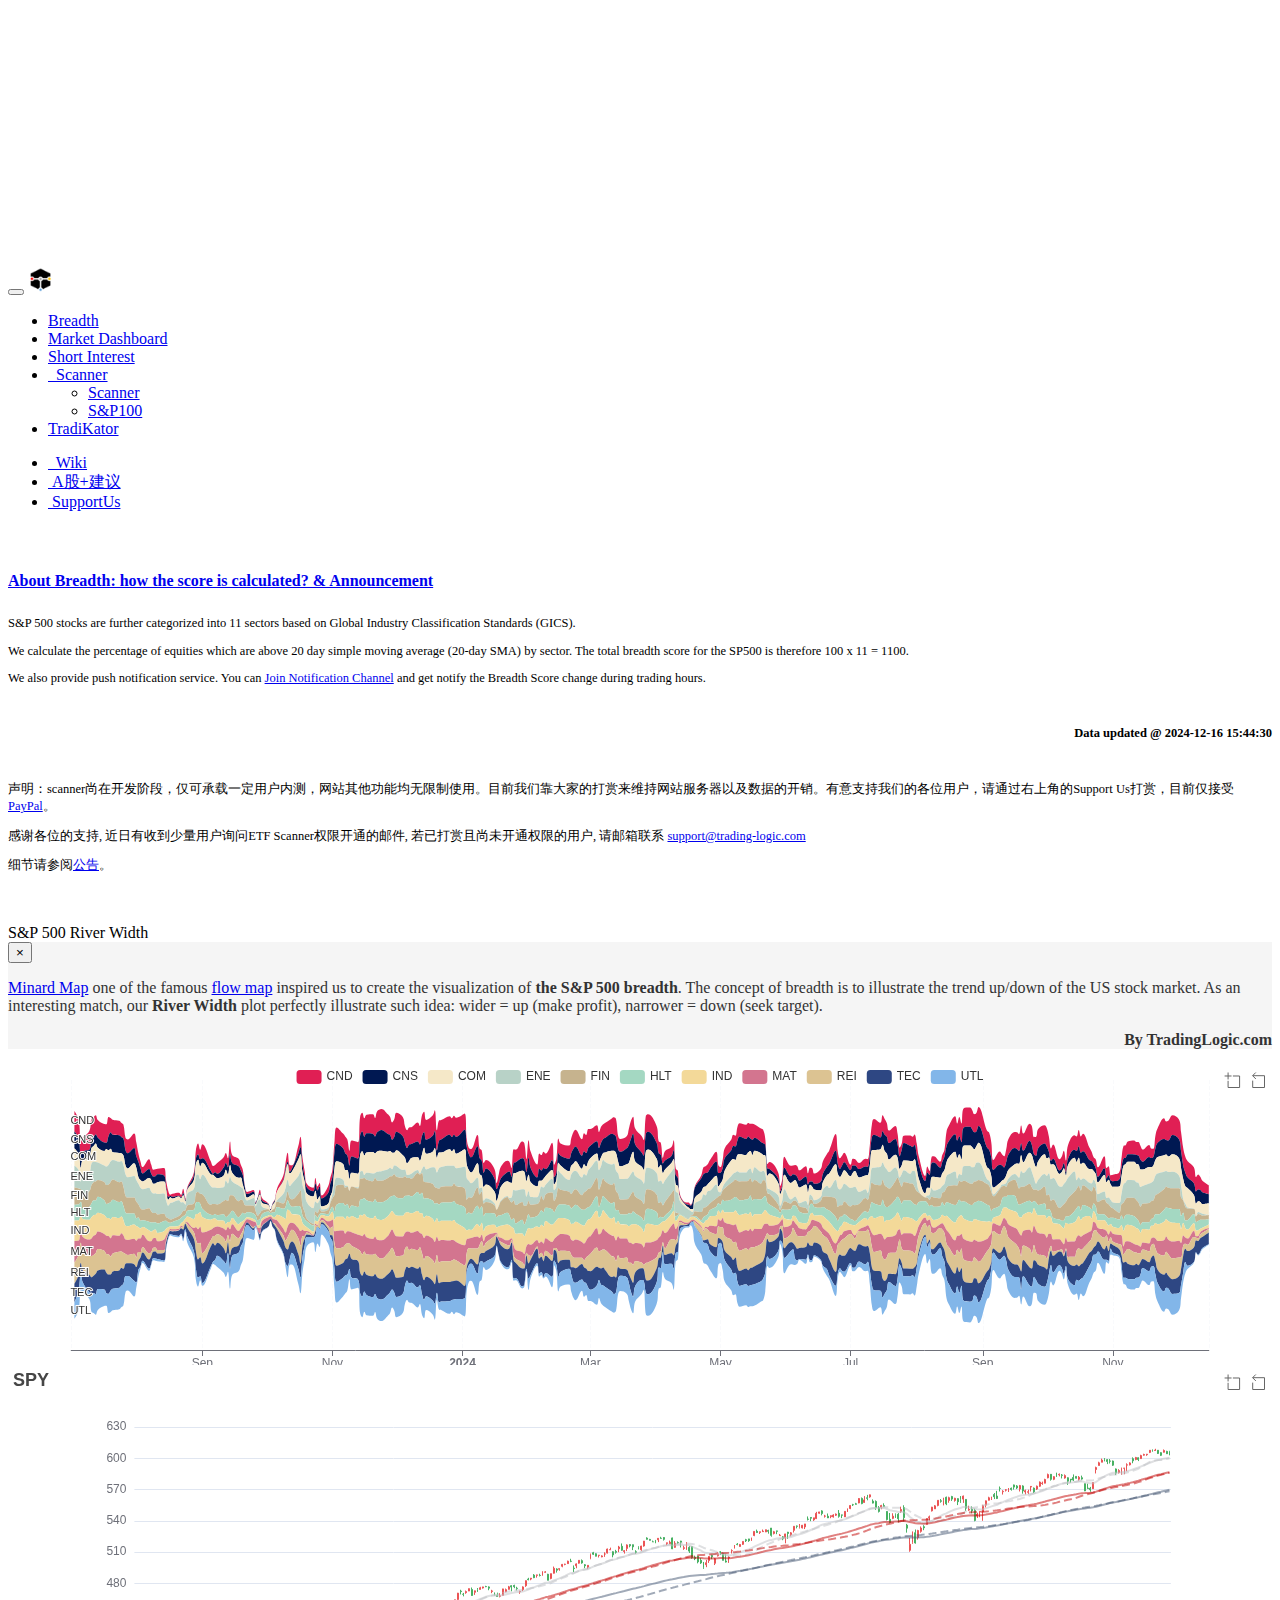
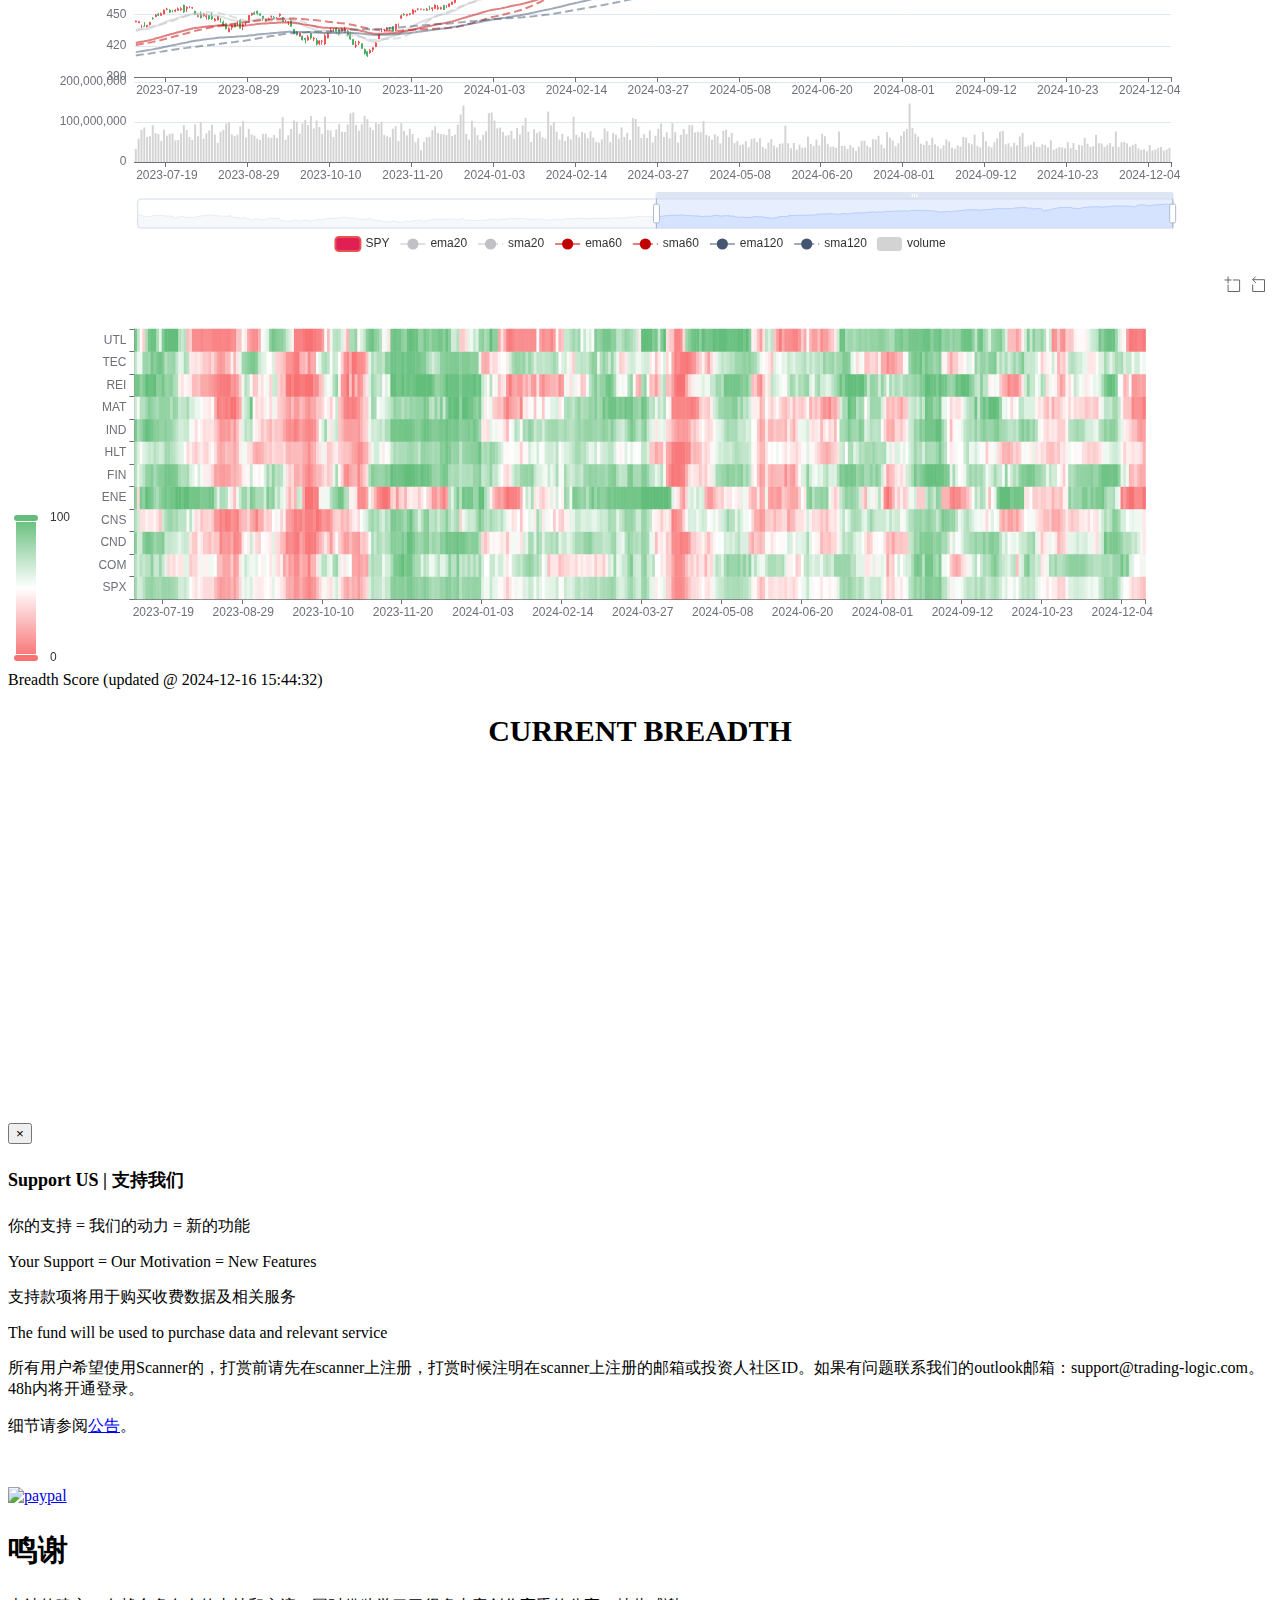
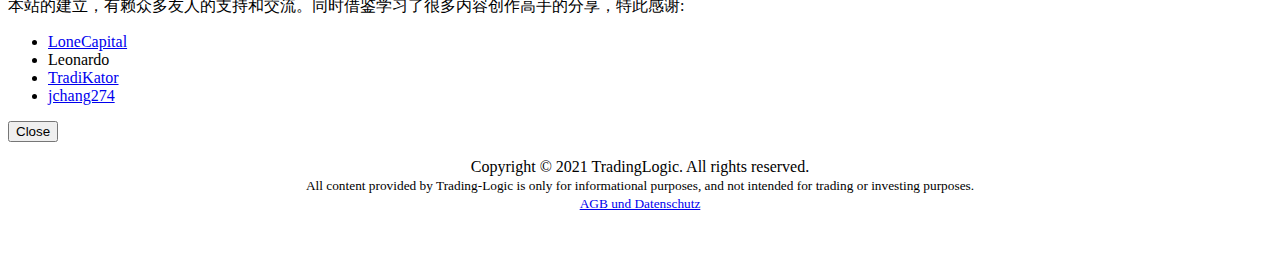
==== commit b37d491c: "Update from https://github.com/TradingLogic/core/commit/05b3a655f56820ad7e395cda6c10e647efd40b4f" ====
--- a/index.html
+++ b/index.html
@@ -384,7 +384,7 @@
 </p>
 <br>
 <p style="text-align: right; font-weight: bold;">
-Data updated @ 2024-12-16 13:51:22
+Data updated @ 2024-12-16 15:44:30
 </p>
 <p><br></p>
 <p>
@@ -433,7 +433,7 @@
 <div class="row">
 <div class="col-xs-12">
 <div id="river" style="width:100%;height:300px;" class="echarts4r html-widget"></div>
-<script type="application/json" data-for="river">{"x":{"theme":"roma","tl":false,"draw":true,"renderer":"canvas","events":[],"buttons":[],"opts":{"series":[{"type":"themeRiver","data":[["2024-12-16"," 44","CND"],["2024-12-13"," 54","CND"],["2024-12-12"," 62","CND"],["2024-12-11"," 70","CND"],["2024-12-10"," 66","CND"],["2024-12-09"," 74","CND"],["2024-12-06"," 76","CND"],["2024-12-05"," 74","CND"],["2024-12-04"," 82","CND"],["2024-12-03"," 88","CND"],["2024-12-02"," 92","CND"],["2024-11-29"," 92","CND"],["2024-11-27"," 92","CND"],["2024-11-26"," 86","CND"],["2024-11-25"," 96","CND"],["2024-11-22"," 68","CND"],["2024-11-21"," 60","CND"],["2024-11-20"," 38","CND"],["2024-11-19"," 44","CND"],["2024-11-18"," 56","CND"],["2024-11-15"," 56","CND"],["2024-11-14"," 64","CND"],["2024-11-13"," 62","CND"],["2024-11-12"," 60","CND"],["2024-11-11"," 66","CND"],["2024-11-08"," 60","CND"],["2024-11-07"," 58","CND"],["2024-11-06"," 58","CND"],["2024-11-05"," 42","CND"],["2024-11-04"," 34","CND"],["2024-11-01"," 30","CND"],["2024-10-31"," 24","CND"],["2024-10-30"," 42","CND"],["2024-10-29"," 48","CND"],["2024-10-28"," 56","CND"],["2024-10-25"," 44","CND"],["2024-10-24"," 42","CND"],["2024-10-23"," 30","CND"],["2024-10-22"," 44","CND"],["2024-10-21"," 58","CND"],["2024-10-18"," 82","CND"],["2024-10-17"," 76","CND"],["2024-10-16"," 76","CND"],["2024-10-15"," 68","CND"],["2024-10-14"," 68","CND"],["2024-10-11"," 64","CND"],["2024-10-10"," 54","CND"],["2024-10-09"," 58","CND"],["2024-10-08"," 56","CND"],["2024-10-07"," 52","CND"],["2024-10-04"," 66","CND"],["2024-10-03"," 58","CND"],["2024-10-02"," 72","CND"],["2024-10-01"," 86","CND"],["2024-09-30"," 86","CND"],["2024-09-27"," 90","CND"],["2024-09-26"," 88","CND"],["2024-09-25"," 80","CND"],["2024-09-24"," 88","CND"],["2024-09-23"," 80","CND"],["2024-09-20"," 80","CND"],["2024-09-19"," 84","CND"],["2024-09-18"," 78","CND"],["2024-09-17"," 78","CND"],["2024-09-16"," 74","CND"],["2024-09-13"," 72","CND"],["2024-09-12"," 60","CND"],["2024-09-11"," 52","CND"],["2024-09-10"," 52","CND"],["2024-09-09"," 62","CND"],["2024-09-06"," 46","CND"],["2024-09-05"," 70","CND"],["2024-09-04"," 80","CND"],["2024-09-03"," 78","CND"],["2024-08-30"," 88","CND"],["2024-08-29"," 86","CND"],["2024-08-28"," 84","CND"],["2024-08-27"," 90","CND"],["2024-08-26"," 90","CND"],["2024-08-23"," 90","CND"],["2024-08-22"," 88","CND"],["2024-08-21"," 90","CND"],["2024-08-20"," 80","CND"],["2024-08-19"," 84","CND"],["2024-08-16"," 72","CND"],["2024-08-15"," 68","CND"],["2024-08-14"," 32","CND"],["2024-08-13"," 32","CND"],["2024-08-12"," 28","CND"],["2024-08-09"," 30","CND"],["2024-08-08"," 28","CND"],["2024-08-07"," 18","CND"],["2024-08-06"," 28","CND"],["2024-08-05"," 24","CND"],["2024-08-02"," 38","CND"],["2024-08-01"," 52","CND"],["2024-07-31"," 50","CND"],["2024-07-30"," 48","CND"],["2024-07-29"," 48","CND"],["2024-07-26"," 34","CND"],["2024-07-25"," 30","CND"],["2024-07-24"," 40","CND"],["2024-07-23"," 52","CND"],["2024-07-22"," 60","CND"],["2024-07-19"," 58","CND"],["2024-07-18"," 64","CND"],["2024-07-17"," 74","CND"],["2024-07-16"," 74","CND"],["2024-07-15"," 68","CND"],["2024-07-12"," 74","CND"],["2024-07-11"," 60","CND"],["2024-07-10"," 46","CND"],["2024-07-09"," 36","CND"],["2024-07-08"," 36","CND"],["2024-07-05"," 28","CND"],["2024-07-03"," 30","CND"],["2024-07-02"," 32","CND"],["2024-07-01"," 24","CND"],["2024-06-28"," 44","CND"],["2024-06-27"," 46","CND"],["2024-06-26"," 50","CND"],["2024-06-25"," 58","CND"],["2024-06-24"," 78","CND"],["2024-06-21"," 62","CND"],["2024-06-20"," 60","CND"],["2024-06-18"," 58","CND"],["2024-06-17"," 60","CND"],["2024-06-14"," 48","CND"],["2024-06-13"," 62","CND"],["2024-06-12"," 64","CND"],["2024-06-11"," 52","CND"],["2024-06-10"," 48","CND"],["2024-06-07"," 48","CND"],["2024-06-06"," 50","CND"],["2024-06-05"," 46","CND"],["2024-06-04"," 40","CND"],["2024-06-03"," 48","CND"],["2024-05-31"," 52","CND"],["2024-05-30"," 30","CND"],["2024-05-29"," 24","CND"],["2024-05-28"," 28","CND"],["2024-05-24"," 32","CND"],["2024-05-23"," 20","CND"],["2024-05-22"," 28","CND"],["2024-05-21"," 62","CND"],["2024-05-20"," 62","CND"],["2024-05-17"," 62","CND"],["2024-05-16"," 74","CND"],["2024-05-15"," 68","CND"],["2024-05-14"," 62","CND"],["2024-05-13"," 66","CND"],["2024-05-10"," 62","CND"],["2024-05-09"," 64","CND"],["2024-05-08"," 50","CND"],["2024-05-07"," 52","CND"],["2024-05-06"," 50","CND"],["2024-05-03"," 46","CND"],["2024-05-02"," 38","CND"],["2024-05-01"," 26","CND"],["2024-04-30"," 36","CND"],["2024-04-29"," 46","CND"],["2024-04-26"," 40","CND"],["2024-04-25"," 38","CND"],["2024-04-24"," 32","CND"],["2024-04-23"," 32","CND"],["2024-04-22"," 14","CND"],["2024-04-19","  6","CND"],["2024-04-18","  6","CND"],["2024-04-17","  4","CND"],["2024-04-16"," 10","CND"],["2024-04-15","  8","CND"],["2024-04-12"," 10","CND"],["2024-04-11"," 34","CND"],["2024-04-10"," 30","CND"],["2024-04-09"," 46","CND"],["2024-04-08"," 42","CND"],["2024-04-05"," 44","CND"],["2024-04-04"," 26","CND"],["2024-04-03"," 56","CND"],["2024-04-02"," 56","CND"],["2024-04-01"," 78","CND"],["2024-03-28"," 82","CND"],["2024-03-27"," 84","CND"],["2024-03-26"," 72","CND"],["2024-03-25"," 76","CND"],["2024-03-22"," 74","CND"],["2024-03-21"," 80","CND"],["2024-03-20"," 84","CND"],["2024-03-19"," 74","CND"],["2024-03-18"," 56","CND"],["2024-03-15"," 60","CND"],["2024-03-14"," 62","CND"],["2024-03-13"," 82","CND"],["2024-03-12"," 80","CND"],["2024-03-11"," 72","CND"],["2024-03-08"," 70","CND"],["2024-03-07"," 68","CND"],["2024-03-06"," 74","CND"],["2024-03-05"," 74","CND"],["2024-03-04"," 74","CND"],["2024-03-01"," 78","CND"],["2024-02-29"," 88","CND"],["2024-02-28"," 84","CND"],["2024-02-27"," 84","CND"],["2024-02-26"," 76","CND"],["2024-02-23"," 78","CND"],["2024-02-22"," 78","CND"],["2024-02-21"," 70","CND"],["2024-02-20"," 62","CND"],["2024-02-16"," 58","CND"],["2024-02-15"," 68","CND"],["2024-02-14"," 66","CND"],["2024-02-13"," 58","CND"],["2024-02-12"," 80","CND"],["2024-02-09"," 72","CND"],["2024-02-08"," 76","CND"],["2024-02-07"," 72","CND"],["2024-02-06"," 72","CND"],["2024-02-05"," 60","CND"],["2024-02-02"," 76","CND"],["2024-02-01"," 82","CND"],["2024-01-31"," 60","CND"],["2024-01-30"," 78","CND"],["2024-01-29"," 78","CND"],["2024-01-26"," 58","CND"],["2024-01-25"," 64","CND"],["2024-01-24"," 40","CND"],["2024-01-23"," 46","CND"],["2024-01-22"," 54","CND"],["2024-01-19"," 54","CND"],["2024-01-18"," 46","CND"],["2024-01-17"," 28","CND"],["2024-01-16"," 44","CND"],["2024-01-12"," 40","CND"],["2024-01-11"," 46","CND"],["2024-01-10"," 48","CND"],["2024-01-09"," 46","CND"],["2024-01-08"," 52","CND"],["2024-01-05"," 38","CND"],["2024-01-04"," 28","CND"],["2024-01-03"," 36","CND"],["2024-01-02"," 74","CND"],["2023-12-29"," 88","CND"],["2023-12-28"," 88","CND"],["2023-12-27"," 88","CND"],["2023-12-26"," 86","CND"],["2023-12-22"," 90","CND"],["2023-12-21"," 94","CND"],["2023-12-20"," 94","CND"],["2023-12-19"," 96","CND"],["2023-12-18"," 94","CND"],["2023-12-15"," 92","CND"],["2023-12-14"," 94","CND"],["2023-12-13"," 96","CND"],["2023-12-12"," 86","CND"],["2023-12-11"," 88","CND"],["2023-12-08"," 78","CND"],["2023-12-07"," 80","CND"],["2023-12-06"," 82","CND"],["2023-12-05"," 76","CND"],["2023-12-04"," 90","CND"],["2023-12-01"," 88","CND"],["2023-11-30"," 82","CND"],["2023-11-29"," 80","CND"],["2023-11-28"," 84","CND"],["2023-11-27"," 92","CND"],["2023-11-24"," 98","CND"],["2023-11-22"," 98","CND"],["2023-11-21"," 86","CND"],["2023-11-20"," 92","CND"],["2023-11-17"," 86","CND"],["2023-11-16"," 86","CND"],["2023-11-15"," 88","CND"],["2023-11-14"," 88","CND"],["2023-11-13"," 76","CND"],["2023-11-10"," 74","CND"],["2023-11-09"," 68","CND"],["2023-11-08"," 74","CND"],["2023-11-07"," 78","CND"],["2023-11-06"," 68","CND"],["2023-11-03"," 76","CND"],["2023-11-02"," 52","CND"],["2023-11-01"," 34","CND"],["2023-10-31"," 28","CND"],["2023-10-30"," 32","CND"],["2023-10-27"," 14","CND"],["2023-10-26"," 16","CND"],["2023-10-25"," 18","CND"],["2023-10-24"," 26","CND"],["2023-10-23"," 16","CND"],["2023-10-20"," 16","CND"],["2023-10-19"," 26","CND"],["2023-10-18"," 34","CND"],["2023-10-17"," 48","CND"],["2023-10-16"," 34","CND"],["2023-10-13"," 14","CND"],["2023-10-12"," 30","CND"],["2023-10-11"," 42","CND"],["2023-10-10"," 30","CND"],["2023-10-09"," 22","CND"],["2023-10-06"," 14","CND"],["2023-10-05","  4","CND"],["2023-10-04","  4","CND"],["2023-10-03","  2","CND"],["2023-10-02","  4","CND"],["2023-09-29"," 12","CND"],["2023-09-28"," 18","CND"],["2023-09-27","  2","CND"],["2023-09-26","  4","CND"],["2023-09-25","  8","CND"],["2023-09-22"," 10","CND"],["2023-09-21","  6","CND"],["2023-09-20"," 24","CND"],["2023-09-19"," 26","CND"],["2023-09-18"," 36","CND"],["2023-09-15"," 38","CND"],["2023-09-14"," 60","CND"],["2023-09-13"," 42","CND"],["2023-09-12"," 46","CND"],["2023-09-11"," 48","CND"],["2023-09-08"," 50","CND"],["2023-09-07"," 34","CND"],["2023-09-06"," 36","CND"],["2023-09-05"," 44","CND"],["2023-09-01"," 66","CND"],["2023-08-31"," 44","CND"],["2023-08-30"," 50","CND"],["2023-08-29"," 40","CND"],["2023-08-28"," 14","CND"],["2023-08-25","  8","CND"],["2023-08-24","  6","CND"],["2023-08-23"," 20","CND"],["2023-08-22"," 12","CND"],["2023-08-21"," 14","CND"],["2023-08-18"," 14","CND"],["2023-08-17","  6","CND"],["2023-08-16"," 30","CND"],["2023-08-15"," 30","CND"],["2023-08-14"," 34","CND"],["2023-08-11"," 26","CND"],["2023-08-10"," 32","CND"],["2023-08-09"," 32","CND"],["2023-08-08"," 42","CND"],["2023-08-07"," 46","CND"],["2023-08-04"," 30","CND"],["2023-08-03"," 32","CND"],["2023-08-02"," 40","CND"],["2023-08-01"," 66","CND"],["2023-07-31"," 68","CND"],["2023-07-28"," 64","CND"],["2023-07-27"," 58","CND"],["2023-07-26"," 64","CND"],["2023-07-25"," 66","CND"],["2023-07-24"," 68","CND"],["2023-07-21"," 70","CND"],["2023-07-20"," 68","CND"],["2023-07-19"," 90","CND"],["2023-07-18"," 86","CND"],["2023-07-17"," 86","CND"],["2023-07-14"," 82","CND"],["2023-07-13"," 90","CND"],["2023-07-12"," 94","CND"],["2023-07-11"," 94","CND"],["2023-07-10"," 88","CND"],["2023-07-07"," 66","CND"],["2023-07-06"," 64","CND"],["2023-07-05"," 88","CND"],["2023-07-03"," 94","CND"],["2023-06-30"," 90","CND"],["2023-06-29"," 92","CND"],["2023-06-28"," 90","CND"],["2023-06-27"," 88","CND"],["2023-06-26"," 80","CND"],["2023-06-23"," 74","CND"],["2023-06-22"," 88","CND"],["2023-06-21"," 94","CND"],["2023-06-20"," 92","CND"],["2023-06-16"," 96","CND"],["2023-06-15"," 96","CND"],["2023-06-14"," 90","CND"],["2023-06-13"," 88","CND"],["2023-06-12"," 86","CND"],["2023-06-09"," 66","CND"],["2023-06-08"," 64","CND"],["2023-06-07"," 70","CND"],["2023-06-06"," 70","CND"],["2023-06-05"," 60","CND"],["2023-06-02"," 66","CND"],["2023-06-01"," 32","CND"],["2023-05-31"," 24","CND"],["2023-05-30"," 34","CND"],["2023-05-26"," 36","CND"],["2023-05-25"," 24","CND"],["2023-05-24"," 22","CND"],["2023-05-23"," 32","CND"],["2023-05-22"," 36","CND"],["2023-05-19"," 52","CND"],["2023-05-18"," 60","CND"],["2023-05-17"," 42","CND"],["2023-05-16"," 36","CND"],["2023-05-15"," 48","CND"],["2023-05-12"," 42","CND"],["2023-05-11"," 46","CND"],["2023-05-10"," 52","CND"],["2023-05-09"," 60","CND"],["2023-05-08"," 64","CND"],["2023-05-05"," 68","CND"],["2023-05-04"," 46","CND"],["2023-05-03"," 62","CND"],["2023-05-02"," 70","CND"],["2023-05-01"," 74","CND"],["2023-04-28"," 80","CND"],["2023-04-27"," 54","CND"],["2023-04-26"," 42","CND"],["2023-04-25"," 58","CND"],["2023-04-24"," 74","CND"],["2023-04-21"," 72","CND"],["2023-04-20"," 68","CND"],["2023-04-19"," 82","CND"],["2023-04-18"," 90","CND"],["2023-04-17"," 88","CND"],["2023-04-14"," 80","CND"],["2023-04-13"," 82","CND"],["2023-04-12"," 64","CND"],["2023-04-11"," 86","CND"],["2023-04-10"," 76","CND"],["2023-04-06"," 62","CND"],["2023-04-05"," 74","CND"],["2023-04-04"," 86","CND"],["2023-04-03"," 92","CND"],["2023-03-31","100","CND"],["2023-03-30"," 68","CND"],["2023-03-29"," 62","CND"],["2023-03-28"," 42","CND"],["2023-03-27"," 30","CND"],["2023-03-24"," 28","CND"],["2023-03-23"," 30","CND"],["2023-03-22"," 30","CND"],["2023-03-21"," 38","CND"],["2023-03-20"," 28","CND"],["2023-03-17"," 20","CND"],["2023-03-16"," 26","CND"],["2023-03-15"," 20","CND"],["2023-03-14"," 20","CND"],["2023-03-13","  8","CND"],["2023-03-10","  6","CND"],["2023-03-09","  8","CND"],["2023-03-08"," 34","CND"],["2023-03-07"," 32","CND"],["2023-03-06"," 40","CND"],["2023-03-03"," 46","CND"],["2023-03-02"," 26","CND"],["2023-03-01"," 18","CND"],["2023-02-28"," 26","CND"],["2023-02-27"," 30","CND"],["2023-02-24"," 18","CND"],["2023-02-23"," 32","CND"],["2023-02-22"," 36","CND"],["2023-02-21"," 34","CND"],["2023-02-17"," 44","CND"],["2023-02-16"," 60","CND"],["2023-02-15"," 82","CND"],["2023-02-14"," 72","CND"],["2023-02-13"," 82","CND"],["2023-02-10"," 56","CND"],["2023-02-09"," 68","CND"],["2023-02-08"," 70","CND"],["2023-02-07"," 82","CND"],["2023-02-06"," 78","CND"],["2023-02-03"," 82","CND"],["2023-02-02"," 90","CND"],["2023-02-01"," 90","CND"],["2023-01-31"," 90","CND"],["2023-01-30"," 88","CND"],["2023-01-27"," 84","CND"],["2023-01-26"," 90","CND"],["2023-01-25"," 88","CND"],["2023-01-24"," 84","CND"],["2023-01-23"," 84","CND"],["2023-01-20"," 82","CND"],["2023-01-19"," 70","CND"],["2023-01-18"," 86","CND"],["2023-01-17"," 92","CND"],["2023-01-13"," 88","CND"],["2023-01-12"," 84","CND"],["2023-01-11"," 90","CND"],["2023-01-10"," 88","CND"],["2023-01-09"," 78","CND"],["2023-01-06"," 82","CND"],["2023-01-05"," 64","CND"],["2023-01-04"," 58","CND"],["2023-01-03"," 42","CND"],["2022-12-30"," 32","CND"],["2022-12-29"," 34","CND"],["2022-12-28"," 14","CND"],["2022-12-27"," 30","CND"],["2022-12-23"," 16","CND"],["2022-12-22"," 14","CND"],["2022-12-21"," 18","CND"],["2022-12-20","  6","CND"],["2022-12-19"," 12","CND"],["2022-12-16"," 16","CND"],["2022-12-15"," 26","CND"],["2022-12-14"," 46","CND"],["2022-12-13"," 54","CND"],["2022-12-12"," 52","CND"],["2022-12-09"," 40","CND"],["2022-12-08"," 52","CND"],["2022-12-07"," 42","CND"],["2022-12-06"," 46","CND"],["2022-12-05"," 70","CND"],["2022-12-02"," 92","CND"],["2022-12-01"," 98","CND"],["2022-11-30"," 98","CND"],["2022-11-29"," 84","CND"],["2022-11-28"," 76","CND"],["2022-11-25"," 92","CND"],["2022-11-23"," 92","CND"],["2022-11-22"," 90","CND"],["2022-11-21"," 90","CND"],["2022-11-18"," 88","CND"],["2022-11-17"," 88","CND"],["2022-11-16"," 88","CND"],["2022-11-15"," 88","CND"],["2022-11-14"," 90","CND"],["2022-11-11"," 90","CND"],["2022-11-10"," 88","CND"],["2022-11-09"," 64","CND"],["2022-11-08"," 78","CND"],["2022-11-07"," 78","CND"],["2022-11-04"," 72","CND"],["2022-11-03"," 64","CND"],["2022-11-02"," 68","CND"],["2022-11-01"," 86","CND"],["2022-10-31"," 84","CND"],["2022-10-28"," 84","CND"],["2022-10-27"," 80","CND"],["2022-10-26"," 80","CND"],["2022-10-25"," 84","CND"],["2022-10-24"," 66","CND"],["2022-10-21"," 70","CND"],["2022-10-20"," 46","CND"],["2022-10-19"," 52","CND"],["2022-10-18"," 82","CND"],["2022-10-17"," 60","CND"],["2022-10-14"," 28","CND"],["2022-10-13"," 38","CND"],["2022-10-12"," 32","CND"],["2022-10-11"," 32","CND"],["2022-10-10"," 28","CND"],["2022-10-07"," 32","CND"],["2022-10-06"," 44","CND"],["2022-10-05"," 48","CND"],["2022-10-04"," 46","CND"],["2022-10-03"," 20","CND"],["2022-09-30","  2","CND"],["2022-09-29"," 10","CND"],["2022-09-28"," 26","CND"],["2022-09-27","  4","CND"],["2022-09-26","  4","CND"],["2022-09-23","  0","CND"],["2022-09-22","  4","CND"],["2022-09-21"," 12","CND"],["2022-09-20"," 30","CND"],["2022-09-19"," 52","CND"],["2022-09-16"," 32","CND"],["2022-09-15"," 48","CND"],["2022-09-14"," 40","CND"],["2022-09-13"," 32","CND"],["2022-09-12"," 80","CND"],["2022-09-09"," 66","CND"],["2022-09-08"," 42","CND"],["2022-09-07"," 28","CND"],["2022-09-06","  8","CND"],["2022-09-02","  4","CND"],["2022-09-01","  6","CND"],["2022-08-31","  2","CND"],["2022-08-30","  8","CND"],["2022-08-29"," 12","CND"],["2022-08-26"," 16","CND"],["2022-08-25"," 60","CND"],["2022-08-24"," 38","CND"],["2022-08-23"," 32","CND"],["2022-08-22"," 36","CND"],["2022-08-19"," 70","CND"],["2022-08-18"," 90","CND"],["2022-08-17"," 88","CND"],["2022-08-16"," 94","CND"],["2022-08-15"," 94","CND"],["2022-08-12"," 96","CND"],["2022-08-11"," 90","CND"],["2022-08-10"," 84","CND"],["2022-08-09"," 76","CND"],["2022-08-08"," 80","CND"],["2022-08-05"," 82","CND"],["2022-08-04"," 84","CND"],["2022-08-03"," 78","CND"],["2022-08-02"," 80","CND"],["2022-08-01"," 84","CND"],["2022-07-29"," 80","CND"],["2022-07-28"," 84","CND"],["2022-07-27"," 84","CND"],["2022-07-26"," 68","CND"],["2022-07-25"," 80","CND"],["2022-07-22"," 84","CND"],["2022-07-21"," 94","CND"],["2022-07-20"," 98","CND"],["2022-07-19"," 98","CND"],["2022-07-18"," 82","CND"],["2022-07-15"," 76","CND"],["2022-07-14"," 54","CND"],["2022-07-13"," 60","CND"],["2022-07-12"," 50","CND"],["2022-07-11"," 48","CND"],["2022-07-08"," 60","CND"],["2022-07-07"," 62","CND"],["2022-07-06"," 40","CND"],["2022-07-05"," 48","CND"],["2022-07-01"," 28","CND"],["2022-06-30"," 14","CND"],["2022-06-29"," 12","CND"],["2022-06-28"," 14","CND"],["2022-06-27"," 32","CND"],["2022-06-24"," 40","CND"],["2022-06-23"," 12","CND"],["2022-06-22","  8","CND"],["2022-06-21"," 10","CND"],["2022-06-17","  4","CND"],["2022-06-16","  4","CND"],["2022-06-15","  8","CND"],["2022-06-14","  8","CND"],["2022-06-13","  8","CND"],["2022-06-10"," 22","CND"],["2022-06-09"," 70","CND"],["2022-06-08"," 90","CND"],["2022-06-07"," 92","CND"],["2022-06-06"," 92","CND"],["2022-06-03"," 86","CND"],["2022-06-02"," 92","CND"],["2022-06-01"," 70","CND"],["2022-05-31"," 72","CND"],["2022-05-27"," 72","CND"],["2022-05-26"," 56","CND"],["2022-05-25"," 22","CND"],["2022-05-24","  8","CND"],["2022-05-23"," 10","CND"],["2022-05-20"," 10","CND"],["2022-05-19","  4","CND"],["2022-05-18","  8","CND"],["2022-05-17"," 22","CND"],["2022-05-16","  8","CND"],["2022-05-13"," 12","CND"],["2022-05-12","  8","CND"],["2022-05-11","  2","CND"],["2022-05-10","  8","CND"],["2022-05-09","  8","CND"],["2022-05-06"," 16","CND"],["2022-05-05"," 18","CND"],["2022-05-04"," 52","CND"],["2022-05-03"," 22","CND"],["2022-05-02"," 28","CND"],["2022-04-29"," 12","CND"],["2022-04-28"," 40","CND"],["2022-04-27"," 20","CND"],["2022-04-26"," 18","CND"],["2022-04-25"," 42","CND"],["2022-04-22"," 26","CND"],["2022-04-21"," 50","CND"],["2022-04-20"," 62","CND"],["2022-04-19"," 58","CND"],["2022-04-18"," 32","CND"],["2022-04-14"," 42","CND"],["2022-04-13"," 40","CND"],["2022-04-12"," 24","CND"],["2022-04-11"," 22","CND"],["2022-04-08"," 24","CND"],["2022-04-07"," 26","CND"],["2022-04-06"," 26","CND"],["2022-04-05"," 50","CND"],["2022-04-04"," 70","CND"],["2022-04-01"," 60","CND"],["2022-03-31"," 72","CND"],["2022-03-30"," 80","CND"],["2022-03-29"," 84","CND"],["2022-03-28"," 74","CND"],["2022-03-25"," 68","CND"],["2022-03-24"," 70","CND"],["2022-03-23"," 52","CND"],["2022-03-22"," 84","CND"],["2022-03-21"," 68","CND"],["2022-03-18"," 88","CND"],["2022-03-17"," 74","CND"],["2022-03-16"," 60","CND"],["2022-03-15"," 20","CND"],["2022-03-14","  6","CND"],["2022-03-11","  4","CND"],["2022-03-10"," 10","CND"],["2022-03-09"," 14","CND"],["2022-03-08","  4","CND"],["2022-03-07","  6","CND"],["2022-03-04"," 14","CND"],["2022-03-03"," 24","CND"],["2022-03-02"," 32","CND"],["2022-03-01","  8","CND"],["2022-02-28"," 22","CND"],["2022-02-25"," 28","CND"],["2022-02-24","  6","CND"],["2022-02-23","  6","CND"],["2022-02-22"," 28","CND"],["2022-02-18"," 38","CND"],["2022-02-17"," 44","CND"],["2022-02-16"," 56","CND"],["2022-02-15"," 62","CND"],["2022-02-14"," 42","CND"],["2022-02-11"," 40","CND"],["2022-02-10"," 52","CND"],["2022-02-09"," 64","CND"],["2022-02-08"," 50","CND"],["2022-02-07"," 38","CND"],["2022-02-04"," 28","CND"],["2022-02-03"," 18","CND"],["2022-02-02"," 44","CND"],["2022-02-01"," 34","CND"],["2022-01-31"," 12","CND"],["2022-01-28","  4","CND"],["2022-01-27","  2","CND"],["2022-01-26","  4","CND"],["2022-01-25","  4","CND"],["2022-01-24","  4","CND"],["2022-01-21","  2","CND"],["2022-01-20","  8","CND"],["2022-01-19","  6","CND"],["2022-01-18"," 12","CND"],["2022-01-14"," 26","CND"],["2024-12-16"," 42","CNS"],["2024-12-13"," 55","CNS"],["2024-12-12"," 55","CNS"],["2024-12-11"," 55","CNS"],["2024-12-10"," 58","CNS"],["2024-12-09"," 55","CNS"],["2024-12-06"," 50","CNS"],["2024-12-05"," 63","CNS"],["2024-12-04"," 63","CNS"],["2024-12-03"," 79","CNS"],["2024-12-02"," 87","CNS"],["2024-11-29"," 89","CNS"],["2024-11-27"," 74","CNS"],["2024-11-26"," 68","CNS"],["2024-11-25"," 76","CNS"],["2024-11-22"," 66","CNS"],["2024-11-21"," 55","CNS"],["2024-11-20"," 39","CNS"],["2024-11-19"," 42","CNS"],["2024-11-18"," 47","CNS"],["2024-11-15"," 37","CNS"],["2024-11-14"," 45","CNS"],["2024-11-13"," 42","CNS"],["2024-11-12"," 42","CNS"],["2024-11-11"," 34","CNS"],["2024-11-08"," 34","CNS"],["2024-11-07"," 29","CNS"],["2024-11-06"," 34","CNS"],["2024-11-05"," 42","CNS"],["2024-11-04"," 32","CNS"],["2024-11-01"," 26","CNS"],["2024-10-31"," 18","CNS"],["2024-10-30"," 21","CNS"],["2024-10-29"," 18","CNS"],["2024-10-28"," 32","CNS"],["2024-10-25"," 26","CNS"],["2024-10-24"," 26","CNS"],["2024-10-23"," 34","CNS"],["2024-10-22"," 37","CNS"],["2024-10-21"," 42","CNS"],["2024-10-18"," 53","CNS"],["2024-10-17"," 53","CNS"],["2024-10-16"," 53","CNS"],["2024-10-15"," 50","CNS"],["2024-10-14"," 37","CNS"],["2024-10-11"," 29","CNS"],["2024-10-10"," 16","CNS"],["2024-10-09"," 24","CNS"],["2024-10-08"," 16","CNS"],["2024-10-07"," 16","CNS"],["2024-10-04"," 26","CNS"],["2024-10-03"," 18","CNS"],["2024-10-02"," 26","CNS"],["2024-10-01"," 55","CNS"],["2024-09-30"," 50","CNS"],["2024-09-27"," 61","CNS"],["2024-09-26"," 53","CNS"],["2024-09-25"," 37","CNS"],["2024-09-24"," 47","CNS"],["2024-09-23"," 55","CNS"],["2024-09-20"," 53","CNS"],["2024-09-19"," 55","CNS"],["2024-09-18"," 61","CNS"],["2024-09-17"," 68","CNS"],["2024-09-16"," 76","CNS"],["2024-09-13"," 71","CNS"],["2024-09-12"," 61","CNS"],["2024-09-11"," 55","CNS"],["2024-09-10"," 71","CNS"],["2024-09-09"," 84","CNS"],["2024-09-06"," 82","CNS"],["2024-09-05"," 87","CNS"],["2024-09-04"," 89","CNS"],["2024-09-03"," 92","CNS"],["2024-08-30"," 79","CNS"],["2024-08-29"," 68","CNS"],["2024-08-28"," 79","CNS"],["2024-08-27"," 82","CNS"],["2024-08-26"," 87","CNS"],["2024-08-23"," 84","CNS"],["2024-08-22"," 79","CNS"],["2024-08-21"," 84","CNS"],["2024-08-20"," 82","CNS"],["2024-08-19"," 82","CNS"],["2024-08-16"," 76","CNS"],["2024-08-15"," 74","CNS"],["2024-08-14"," 63","CNS"],["2024-08-13"," 53","CNS"],["2024-08-12"," 47","CNS"],["2024-08-09"," 66","CNS"],["2024-08-08"," 66","CNS"],["2024-08-07"," 61","CNS"],["2024-08-06"," 71","CNS"],["2024-08-05"," 58","CNS"],["2024-08-02"," 66","CNS"],["2024-08-01"," 66","CNS"],["2024-07-31"," 66","CNS"],["2024-07-30"," 66","CNS"],["2024-07-29"," 71","CNS"],["2024-07-26"," 82","CNS"],["2024-07-25"," 71","CNS"],["2024-07-24"," 58","CNS"],["2024-07-23"," 61","CNS"],["2024-07-22"," 74","CNS"],["2024-07-19"," 76","CNS"],["2024-07-18"," 79","CNS"],["2024-07-17"," 76","CNS"],["2024-07-16"," 63","CNS"],["2024-07-15"," 55","CNS"],["2024-07-12"," 71","CNS"],["2024-07-11"," 61","CNS"],["2024-07-10"," 47","CNS"],["2024-07-09"," 39","CNS"],["2024-07-08"," 42","CNS"],["2024-07-05"," 39","CNS"],["2024-07-03"," 26","CNS"],["2024-07-02"," 34","CNS"],["2024-07-01"," 29","CNS"],["2024-06-28"," 37","CNS"],["2024-06-27"," 39","CNS"],["2024-06-26"," 37","CNS"],["2024-06-25"," 45","CNS"],["2024-06-24"," 63","CNS"],["2024-06-21"," 45","CNS"],["2024-06-20"," 39","CNS"],["2024-06-18"," 39","CNS"],["2024-06-17"," 39","CNS"],["2024-06-14"," 26","CNS"],["2024-06-13"," 24","CNS"],["2024-06-12"," 16","CNS"],["2024-06-11"," 37","CNS"],["2024-06-10"," 37","CNS"],["2024-06-07"," 32","CNS"],["2024-06-06"," 32","CNS"],["2024-06-05"," 24","CNS"],["2024-06-04"," 34","CNS"],["2024-06-03"," 32","CNS"],["2024-05-31"," 32","CNS"],["2024-05-30"," 16","CNS"],["2024-05-29"," 13","CNS"],["2024-05-28"," 21","CNS"],["2024-05-24"," 21","CNS"],["2024-05-23"," 34","CNS"],["2024-05-22"," 50","CNS"],["2024-05-21"," 55","CNS"],["2024-05-20"," 53","CNS"],["2024-05-17"," 61","CNS"],["2024-05-16"," 71","CNS"],["2024-05-15"," 58","CNS"],["2024-05-14"," 74","CNS"],["2024-05-13"," 74","CNS"],["2024-05-10"," 82","CNS"],["2024-05-09"," 68","CNS"],["2024-05-08"," 63","CNS"],["2024-05-07"," 61","CNS"],["2024-05-06"," 47","CNS"],["2024-05-03"," 58","CNS"],["2024-05-02"," 53","CNS"],["2024-05-01"," 50","CNS"],["2024-04-30"," 63","CNS"],["2024-04-29"," 66","CNS"],["2024-04-26"," 61","CNS"],["2024-04-25"," 55","CNS"],["2024-04-24"," 63","CNS"],["2024-04-23"," 61","CNS"],["2024-04-22"," 63","CNS"],["2024-04-19"," 47","CNS"],["2024-04-18"," 34","CNS"],["2024-04-17"," 16","CNS"],["2024-04-16"," 13","CNS"],["2024-04-15","  8","CNS"],["2024-04-12","  5","CNS"],["2024-04-11"," 37","CNS"],["2024-04-10"," 45","CNS"],["2024-04-09"," 42","CNS"],["2024-04-08"," 32","CNS"],["2024-04-05"," 42","CNS"],["2024-04-04"," 45","CNS"],["2024-04-03"," 47","CNS"],["2024-04-02"," 68","CNS"],["2024-04-01"," 74","CNS"],["2024-03-28"," 82","CNS"],["2024-03-27"," 82","CNS"],["2024-03-26"," 66","CNS"],["2024-03-25"," 66","CNS"],["2024-03-22"," 79","CNS"],["2024-03-21"," 84","CNS"],["2024-03-20"," 82","CNS"],["2024-03-19"," 84","CNS"],["2024-03-18"," 74","CNS"],["2024-03-15"," 68","CNS"],["2024-03-14"," 58","CNS"],["2024-03-13"," 76","CNS"],["2024-03-12"," 76","CNS"],["2024-03-11"," 79","CNS"],["2024-03-08"," 68","CNS"],["2024-03-07"," 66","CNS"],["2024-03-06"," 68","CNS"],["2024-03-05"," 63","CNS"],["2024-03-04"," 58","CNS"],["2024-03-01"," 58","CNS"],["2024-02-29"," 63","CNS"],["2024-02-28"," 63","CNS"],["2024-02-27"," 61","CNS"],["2024-02-26"," 61","CNS"],["2024-02-23"," 68","CNS"],["2024-02-22"," 68","CNS"],["2024-02-21"," 58","CNS"],["2024-02-20"," 58","CNS"],["2024-02-16"," 45","CNS"],["2024-02-15"," 45","CNS"],["2024-02-14"," 32","CNS"],["2024-02-13"," 34","CNS"],["2024-02-12"," 47","CNS"],["2024-02-09"," 32","CNS"],["2024-02-08"," 50","CNS"],["2024-02-07"," 47","CNS"],["2024-02-06"," 55","CNS"],["2024-02-05"," 42","CNS"],["2024-02-02"," 66","CNS"],["2024-02-01"," 79","CNS"],["2024-01-31"," 42","CNS"],["2024-01-30"," 55","CNS"],["2024-01-29"," 58","CNS"],["2024-01-26"," 50","CNS"],["2024-01-25"," 47","CNS"],["2024-01-24"," 29","CNS"],["2024-01-23"," 50","CNS"],["2024-01-22"," 42","CNS"],["2024-01-19"," 39","CNS"],["2024-01-18"," 47","CNS"],["2024-01-17"," 55","CNS"],["2024-01-16"," 61","CNS"],["2024-01-12"," 74","CNS"],["2024-01-11"," 66","CNS"],["2024-01-10"," 71","CNS"],["2024-01-09"," 74","CNS"],["2024-01-08"," 79","CNS"],["2024-01-05"," 71","CNS"],["2024-01-04"," 74","CNS"],["2024-01-03"," 82","CNS"],["2024-01-02"," 92","CNS"],["2023-12-29"," 79","CNS"],["2023-12-28"," 68","CNS"],["2023-12-27"," 66","CNS"],["2023-12-26"," 68","CNS"],["2023-12-22"," 61","CNS"],["2023-12-21"," 55","CNS"],["2023-12-20"," 34","CNS"],["2023-12-19"," 79","CNS"],["2023-12-18"," 74","CNS"],["2023-12-15"," 66","CNS"],["2023-12-14"," 74","CNS"],["2023-12-13"," 87","CNS"],["2023-12-12"," 76","CNS"],["2023-12-11"," 74","CNS"],["2023-12-08"," 66","CNS"],["2023-12-07"," 76","CNS"],["2023-12-06"," 71","CNS"],["2023-12-05"," 71","CNS"],["2023-12-04"," 89","CNS"],["2023-12-01"," 87","CNS"],["2023-11-30"," 74","CNS"],["2023-11-29"," 61","CNS"],["2023-11-28"," 76","CNS"],["2023-11-27"," 82","CNS"],["2023-11-24"," 97","CNS"],["2023-11-22"," 89","CNS"],["2023-11-21"," 79","CNS"],["2023-11-20"," 84","CNS"],["2023-11-17"," 89","CNS"],["2023-11-16"," 87","CNS"],["2023-11-15"," 92","CNS"],["2023-11-14"," 92","CNS"],["2023-11-13"," 71","CNS"],["2023-11-10"," 76","CNS"],["2023-11-09"," 63","CNS"],["2023-11-08"," 68","CNS"],["2023-11-07"," 79","CNS"],["2023-11-06"," 74","CNS"],["2023-11-03"," 82","CNS"],["2023-11-02"," 76","CNS"],["2023-11-01"," 63","CNS"],["2023-10-31"," 58","CNS"],["2023-10-30"," 50","CNS"],["2023-10-27"," 37","CNS"],["2023-10-26"," 45","CNS"],["2023-10-25"," 42","CNS"],["2023-10-24"," 34","CNS"],["2023-10-23"," 24","CNS"],["2023-10-20"," 29","CNS"],["2023-10-19"," 24","CNS"],["2023-10-18"," 34","CNS"],["2023-10-17"," 34","CNS"],["2023-10-16"," 29","CNS"],["2023-10-13"," 16","CNS"],["2023-10-12","  8","CNS"],["2023-10-11"," 11","CNS"],["2023-10-10"," 13","CNS"],["2023-10-09","  5","CNS"],["2023-10-06","  0","CNS"],["2023-10-05","  8","CNS"],["2023-10-04","  5","CNS"],["2023-10-03","  5","CNS"],["2023-10-02","  5","CNS"],["2023-09-29"," 11","CNS"],["2023-09-28","  5","CNS"],["2023-09-27","  8","CNS"],["2023-09-26","  5","CNS"],["2023-09-25"," 11","CNS"],["2023-09-22"," 16","CNS"],["2023-09-21"," 18","CNS"],["2023-09-20"," 45","CNS"],["2023-09-19"," 34","CNS"],["2023-09-18"," 53","CNS"],["2023-09-15"," 45","CNS"],["2023-09-14"," 50","CNS"],["2023-09-13"," 34","CNS"],["2023-09-12"," 32","CNS"],["2023-09-11"," 37","CNS"],["2023-09-08"," 21","CNS"],["2023-09-07"," 21","CNS"],["2023-09-06","  5","CNS"],["2023-09-05"," 16","CNS"],["2023-09-01"," 21","CNS"],["2023-08-31"," 34","CNS"],["2023-08-30"," 26","CNS"],["2023-08-29"," 26","CNS"],["2023-08-28"," 21","CNS"],["2023-08-25","  5","CNS"],["2023-08-24","  8","CNS"],["2023-08-23"," 11","CNS"],["2023-08-22","  5","CNS"],["2023-08-21","  3","CNS"],["2023-08-18","  8","CNS"],["2023-08-17","  5","CNS"],["2023-08-16"," 13","CNS"],["2023-08-15"," 13","CNS"],["2023-08-14"," 29","CNS"],["2023-08-11"," 37","CNS"],["2023-08-10"," 34","CNS"],["2023-08-09"," 34","CNS"],["2023-08-08"," 29","CNS"],["2023-08-07"," 42","CNS"],["2023-08-04"," 37","CNS"],["2023-08-03"," 55","CNS"],["2023-08-02"," 71","CNS"],["2023-08-01"," 53","CNS"],["2023-07-31"," 71","CNS"],["2023-07-28"," 71","CNS"],["2023-07-27"," 71","CNS"],["2023-07-26"," 79","CNS"],["2023-07-25"," 76","CNS"],["2023-07-24"," 82","CNS"],["2023-07-21"," 82","CNS"],["2023-07-20"," 76","CNS"],["2023-07-19"," 66","CNS"],["2023-07-18"," 29","CNS"],["2023-07-17"," 39","CNS"],["2023-07-14"," 47","CNS"],["2023-07-13"," 42","CNS"],["2023-07-12"," 42","CNS"],["2023-07-11"," 45","CNS"],["2023-07-10"," 39","CNS"],["2023-07-07"," 39","CNS"],["2023-07-06"," 66","CNS"],["2023-07-05"," 74","CNS"],["2023-07-03"," 79","CNS"],["2023-06-30"," 66","CNS"],["2023-06-29"," 58","CNS"],["2023-06-28"," 47","CNS"],["2023-06-27"," 74","CNS"],["2023-06-26"," 66","CNS"],["2023-06-23"," 66","CNS"],["2023-06-22"," 71","CNS"],["2023-06-21"," 66","CNS"],["2023-06-20"," 63","CNS"],["2023-06-16"," 68","CNS"],["2023-06-15"," 71","CNS"],["2023-06-14"," 53","CNS"],["2023-06-13"," 42","CNS"],["2023-06-12"," 45","CNS"],["2023-06-09"," 39","CNS"],["2023-06-08"," 32","CNS"],["2023-06-07"," 34","CNS"],["2023-06-06"," 29","CNS"],["2023-06-05"," 32","CNS"],["2023-06-02"," 32","CNS"],["2023-06-01"," 16","CNS"],["2023-05-31","  8","CNS"],["2023-05-30"," 11","CNS"],["2023-05-26","  8","CNS"],["2023-05-25","  5","CNS"],["2023-05-24","  8","CNS"],["2023-05-23"," 14","CNS"],["2023-05-22"," 16","CNS"],["2023-05-19"," 27","CNS"],["2023-05-18"," 22","CNS"],["2023-05-17"," 35","CNS"],["2023-05-16"," 43","CNS"],["2023-05-15"," 62","CNS"],["2023-05-12"," 62","CNS"],["2023-05-11"," 65","CNS"],["2023-05-10"," 54","CNS"],["2023-05-09"," 68","CNS"],["2023-05-08"," 76","CNS"],["2023-05-05"," 76","CNS"],["2023-05-04"," 68","CNS"],["2023-05-03"," 65","CNS"],["2023-05-02"," 73","CNS"],["2023-05-01"," 78","CNS"],["2023-04-28"," 81","CNS"],["2023-04-27"," 78","CNS"],["2023-04-26"," 65","CNS"],["2023-04-25"," 76","CNS"],["2023-04-24"," 81","CNS"],["2023-04-21"," 81","CNS"],["2023-04-20"," 81","CNS"],["2023-04-19"," 86","CNS"],["2023-04-18"," 86","CNS"],["2023-04-17"," 89","CNS"],["2023-04-14"," 78","CNS"],["2023-04-13"," 89","CNS"],["2023-04-12"," 84","CNS"],["2023-04-11"," 95","CNS"],["2023-04-10"," 92","CNS"],["2023-04-06"," 89","CNS"],["2023-04-05"," 89","CNS"],["2023-04-04"," 95","CNS"],["2023-04-03","100","CNS"],["2023-03-31"," 92","CNS"],["2023-03-30"," 86","CNS"],["2023-03-29"," 86","CNS"],["2023-03-28"," 76","CNS"],["2023-03-27"," 68","CNS"],["2023-03-24"," 62","CNS"],["2023-03-23"," 41","CNS"],["2023-03-22"," 43","CNS"],["2023-03-21"," 51","CNS"],["2023-03-20"," 49","CNS"],["2023-03-17"," 38","CNS"],["2023-03-16"," 43","CNS"],["2023-03-15"," 35","CNS"],["2023-03-14"," 30","CNS"],["2023-03-13"," 19","CNS"],["2023-03-10"," 11","CNS"],["2023-03-09"," 16","CNS"],["2023-03-08"," 24","CNS"],["2023-03-07"," 30","CNS"],["2023-03-06"," 46","CNS"],["2023-03-03"," 46","CNS"],["2023-03-02"," 35","CNS"],["2023-03-01"," 19","CNS"],["2023-02-28"," 19","CNS"],["2023-02-27"," 27","CNS"],["2023-02-24"," 35","CNS"],["2023-02-23"," 46","CNS"],["2023-02-22"," 54","CNS"],["2023-02-21"," 51","CNS"],["2023-02-17"," 59","CNS"],["2023-02-16"," 35","CNS"],["2023-02-15"," 49","CNS"],["2023-02-14"," 49","CNS"],["2023-02-13"," 70","CNS"],["2023-02-10"," 43","CNS"],["2023-02-09"," 24","CNS"],["2023-02-08"," 24","CNS"],["2023-02-07"," 38","CNS"],["2023-02-06"," 46","CNS"],["2023-02-03"," 41","CNS"],["2023-02-02"," 41","CNS"],["2023-02-01"," 54","CNS"],["2023-01-31"," 46","CNS"],["2023-01-30"," 32","CNS"],["2023-01-27"," 35","CNS"],["2023-01-26"," 38","CNS"],["2023-01-25"," 32","CNS"],["2023-01-24"," 32","CNS"],["2023-01-23"," 24","CNS"],["2023-01-20"," 27","CNS"],["2023-01-19"," 19","CNS"],["2023-01-18"," 24","CNS"],["2023-01-17"," 51","CNS"],["2023-01-13"," 54","CNS"],["2023-01-12"," 41","CNS"],["2023-01-11"," 51","CNS"],["2023-01-10"," 49","CNS"],["2023-01-09"," 57","CNS"],["2023-01-06"," 70","CNS"],["2023-01-05"," 32","CNS"],["2023-01-04"," 38","CNS"],["2023-01-03"," 35","CNS"],["2022-12-30"," 35","CNS"],["2022-12-29"," 46","CNS"],["2022-12-28"," 32","CNS"],["2022-12-27"," 57","CNS"],["2022-12-23"," 49","CNS"],["2022-12-22"," 41","CNS"],["2022-12-21"," 46","CNS"],["2022-12-20"," 27","CNS"],["2022-12-19"," 32","CNS"],["2022-12-16"," 32","CNS"],["2022-12-15"," 41","CNS"],["2022-12-14"," 54","CNS"],["2022-12-13"," 54","CNS"],["2022-12-12"," 59","CNS"],["2022-12-09"," 57","CNS"],["2022-12-08"," 62","CNS"],["2022-12-07"," 65","CNS"],["2022-12-06"," 68","CNS"],["2022-12-05"," 76","CNS"],["2022-12-02"," 81","CNS"],["2022-12-01"," 81","CNS"],["2022-11-30"," 95","CNS"],["2022-11-29"," 92","CNS"],["2022-11-28"," 95","CNS"],["2022-11-25"," 95","CNS"],["2022-11-23"," 97","CNS"],["2022-11-22"," 92","CNS"],["2022-11-21"," 92","CNS"],["2022-11-18"," 81","CNS"],["2022-11-17"," 73","CNS"],["2022-11-16"," 70","CNS"],["2022-11-15"," 68","CNS"],["2022-11-14"," 62","CNS"],["2022-11-11"," 73","CNS"],["2022-11-10"," 84","CNS"],["2022-11-09"," 73","CNS"],["2022-11-08"," 95","CNS"],["2022-11-07"," 89","CNS"],["2022-11-04"," 89","CNS"],["2022-11-03"," 86","CNS"],["2022-11-02"," 89","CNS"],["2022-11-01"," 92","CNS"],["2022-10-31"," 97","CNS"],["2022-10-28"," 97","CNS"],["2022-10-27"," 97","CNS"],["2022-10-26"," 97","CNS"],["2022-10-25"," 95","CNS"],["2022-10-24"," 86","CNS"],["2022-10-21"," 73","CNS"],["2022-10-20"," 43","CNS"],["2022-10-19"," 73","CNS"],["2022-10-18"," 76","CNS"],["2022-10-17"," 49","CNS"],["2022-10-14"," 32","CNS"],["2022-10-13"," 62","CNS"],["2022-10-12"," 41","CNS"],["2022-10-11"," 43","CNS"],["2022-10-10"," 30","CNS"],["2022-10-07"," 14","CNS"],["2022-10-06"," 16","CNS"],["2022-10-05"," 32","CNS"],["2022-10-04"," 41","CNS"],["2022-10-03"," 16","CNS"],["2022-09-30","  0","CNS"],["2022-09-29","  3","CNS"],["2022-09-28"," 16","CNS"],["2022-09-27","  3","CNS"],["2022-09-26","  5","CNS"],["2022-09-23"," 14","CNS"],["2022-09-22"," 19","CNS"],["2022-09-21"," 16","CNS"],["2022-09-20","  5","CNS"],["2022-09-19","  3","CNS"],["2022-09-16","  3","CNS"],["2022-09-15","  0","CNS"],["2022-09-14","  0","CNS"],["2022-09-13","  3","CNS"],["2022-09-12"," 30","CNS"],["2022-09-09"," 22","CNS"],["2022-09-08"," 14","CNS"],["2022-09-07"," 14","CNS"],["2022-09-06","  3","CNS"],["2022-09-02","  8","CNS"],["2022-09-01"," 14","CNS"],["2022-08-31","  5","CNS"],["2022-08-30"," 16","CNS"],["2022-08-29"," 32","CNS"],["2022-08-26"," 30","CNS"],["2022-08-25"," 65","CNS"],["2022-08-24"," 62","CNS"],["2022-08-23"," 62","CNS"],["2022-08-22"," 70","CNS"],["2022-08-19"," 86","CNS"],["2022-08-18"," 86","CNS"],["2022-08-17"," 86","CNS"],["2022-08-16"," 89","CNS"],["2022-08-15"," 84","CNS"],["2022-08-12"," 86","CNS"],["2022-08-11"," 78","CNS"],["2022-08-10"," 78","CNS"],["2022-08-09"," 78","CNS"],["2022-08-08"," 76","CNS"],["2022-08-05"," 76","CNS"],["2022-08-04"," 70","CNS"],["2022-08-03"," 78","CNS"],["2022-08-02"," 73","CNS"],["2022-08-01"," 84","CNS"],["2022-07-29"," 78","CNS"],["2022-07-28"," 76","CNS"],["2022-07-27"," 70","CNS"],["2022-07-26"," 65","CNS"],["2022-07-25"," 70","CNS"],["2022-07-22"," 51","CNS"],["2022-07-21"," 41","CNS"],["2022-07-20"," 43","CNS"],["2022-07-19"," 65","CNS"],["2022-07-18"," 54","CNS"],["2022-07-15"," 62","CNS"],["2022-07-14"," 68","CNS"],["2022-07-13"," 76","CNS"],["2022-07-12"," 73","CNS"],["2022-07-11"," 76","CNS"],["2022-07-08"," 76","CNS"],["2022-07-07"," 81","CNS"],["2022-07-06"," 78","CNS"],["2022-07-05"," 76","CNS"],["2022-07-01"," 73","CNS"],["2022-06-30"," 70","CNS"],["2022-06-29"," 73","CNS"],["2022-06-28"," 73","CNS"],["2022-06-27"," 81","CNS"],["2022-06-24"," 78","CNS"],["2022-06-23"," 65","CNS"],["2022-06-22"," 27","CNS"],["2022-06-21"," 24","CNS"],["2022-06-17","  5","CNS"],["2022-06-16","  5","CNS"],["2022-06-15"," 11","CNS"],["2022-06-14","  5","CNS"],["2022-06-13","  8","CNS"],["2022-06-10"," 22","CNS"],["2022-06-09"," 22","CNS"],["2022-06-08"," 32","CNS"],["2022-06-07"," 51","CNS"],["2022-06-06"," 46","CNS"],["2022-06-03"," 41","CNS"],["2022-06-02"," 46","CNS"],["2022-06-01"," 32","CNS"],["2022-05-31"," 43","CNS"],["2022-05-27"," 51","CNS"],["2022-05-26"," 43","CNS"],["2022-05-25"," 22","CNS"],["2022-05-24"," 16","CNS"],["2022-05-23","  8","CNS"],["2022-05-20","  3","CNS"],["2022-05-19","  3","CNS"],["2022-05-18","  5","CNS"],["2022-05-17"," 54","CNS"],["2022-05-16"," 54","CNS"],["2022-05-13"," 51","CNS"],["2022-05-12"," 32","CNS"],["2022-05-11"," 35","CNS"],["2022-05-10"," 27","CNS"],["2022-05-09"," 24","CNS"],["2022-05-06"," 32","CNS"],["2022-05-05"," 24","CNS"],["2022-05-04"," 35","CNS"],["2022-05-03"," 16","CNS"],["2022-05-02"," 16","CNS"],["2022-04-29"," 35","CNS"],["2022-04-28"," 84","CNS"],["2022-04-27"," 78","CNS"],["2022-04-26"," 68","CNS"],["2022-04-25"," 81","CNS"],["2022-04-22"," 84","CNS"],["2022-04-21"," 97","CNS"],["2022-04-20"," 97","CNS"],["2022-04-19"," 95","CNS"],["2022-04-18"," 92","CNS"],["2022-04-14"," 92","CNS"],["2022-04-13"," 95","CNS"],["2022-04-12"," 95","CNS"],["2022-04-11"," 92","CNS"],["2022-04-08"," 92","CNS"],["2022-04-07"," 92","CNS"],["2022-04-06"," 89","CNS"],["2022-04-05"," 86","CNS"],["2022-04-04"," 92","CNS"],["2022-04-01"," 92","CNS"],["2022-03-31"," 92","CNS"],["2022-03-30"," 97","CNS"],["2022-03-29"," 92","CNS"],["2022-03-28"," 84","CNS"],["2022-03-25"," 73","CNS"],["2022-03-24"," 54","CNS"],["2022-03-23"," 43","CNS"],["2022-03-22"," 59","CNS"],["2022-03-21"," 49","CNS"],["2022-03-18"," 38","CNS"],["2022-03-17"," 35","CNS"],["2022-03-16"," 32","CNS"],["2022-03-15"," 43","CNS"],["2022-03-14"," 38","CNS"],["2022-03-11"," 30","CNS"],["2022-03-10"," 32","CNS"],["2022-03-09"," 35","CNS"],["2022-03-08"," 30","CNS"],["2022-03-07"," 57","CNS"],["2022-03-04"," 62","CNS"],["2022-03-03"," 65","CNS"],["2022-03-02"," 51","CNS"],["2022-03-01"," 43","CNS"],["2022-02-28"," 46","CNS"],["2022-02-25"," 57","CNS"],["2022-02-24"," 14","CNS"],["2022-02-23"," 38","CNS"],["2022-02-22"," 46","CNS"],["2022-02-18"," 57","CNS"],["2022-02-17"," 51","CNS"],["2022-02-16"," 43","CNS"],["2022-02-15"," 46","CNS"],["2022-02-14"," 38","CNS"],["2022-02-11"," 43","CNS"],["2022-02-10"," 41","CNS"],["2022-02-09"," 51","CNS"],["2022-02-08"," 43","CNS"],["2022-02-07"," 46","CNS"],["2022-02-04"," 35","CNS"],["2022-02-03"," 46","CNS"],["2022-02-02"," 51","CNS"],["2022-02-01"," 32","CNS"],["2022-01-31"," 35","CNS"],["2022-01-28"," 32","CNS"],["2022-01-27"," 22","CNS"],["2022-01-26"," 16","CNS"],["2022-01-25"," 22","CNS"],["2022-01-24"," 46","CNS"],["2022-01-21"," 65","CNS"],["2022-01-20"," 57","CNS"],["2022-01-19"," 76","CNS"],["2022-01-18"," 68","CNS"],["2022-01-14"," 76","CNS"],["2024-12-16"," 55","COM"],["2024-12-13"," 45","COM"],["2024-12-12"," 50","COM"],["2024-12-11"," 50","COM"],["2024-12-10"," 59","COM"],["2024-12-09"," 64","COM"],["2024-12-06"," 91","COM"],["2024-12-05"," 82","COM"],["2024-12-04"," 95","COM"],["2024-12-03"," 82","COM"],["2024-12-02"," 82","COM"],["2024-11-29"," 82","COM"],["2024-11-27"," 73","COM"],["2024-11-26"," 77","COM"],["2024-11-25"," 77","COM"],["2024-11-22"," 77","COM"],["2024-11-21"," 73","COM"],["2024-11-20"," 73","COM"],["2024-11-19"," 73","COM"],["2024-11-18"," 77","COM"],["2024-11-15"," 77","COM"],["2024-11-14"," 82","COM"],["2024-11-13"," 86","COM"],["2024-11-12"," 86","COM"],["2024-11-11"," 86","COM"],["2024-11-08"," 86","COM"],["2024-11-07"," 86","COM"],["2024-11-06"," 86","COM"],["2024-11-05"," 82","COM"],["2024-11-04"," 77","COM"],["2024-11-01"," 73","COM"],["2024-10-31"," 73","COM"],["2024-10-30"," 82","COM"],["2024-10-29"," 73","COM"],["2024-10-28"," 77","COM"],["2024-10-25"," 55","COM"],["2024-10-24"," 45","COM"],["2024-10-23"," 41","COM"],["2024-10-22"," 68","COM"],["2024-10-21"," 64","COM"],["2024-10-18"," 73","COM"],["2024-10-17"," 73","COM"],["2024-10-16"," 91","COM"],["2024-10-15"," 86","COM"],["2024-10-14"," 64","COM"],["2024-10-11"," 59","COM"],["2024-10-10"," 27","COM"],["2024-10-09"," 73","COM"],["2024-10-08"," 68","COM"],["2024-10-07"," 59","COM"],["2024-10-04"," 64","COM"],["2024-10-03"," 68","COM"],["2024-10-02"," 73","COM"],["2024-10-01"," 82","COM"],["2024-09-30"," 91","COM"],["2024-09-27"," 86","COM"],["2024-09-26"," 77","COM"],["2024-09-25"," 73","COM"],["2024-09-24"," 77","COM"],["2024-09-23"," 68","COM"],["2024-09-20"," 50","COM"],["2024-09-19"," 73","COM"],["2024-09-18"," 64","COM"],["2024-09-17"," 55","COM"],["2024-09-16"," 45","COM"],["2024-09-13"," 41","COM"],["2024-09-12"," 36","COM"],["2024-09-11"," 23","COM"],["2024-09-10"," 18","COM"],["2024-09-09"," 23","COM"],["2024-09-06"," 32","COM"],["2024-09-05"," 50","COM"],["2024-09-04"," 55","COM"],["2024-09-03"," 55","COM"],["2024-08-30"," 91","COM"],["2024-08-29"," 77","COM"],["2024-08-28"," 82","COM"],["2024-08-27"," 95","COM"],["2024-08-26"," 95","COM"],["2024-08-23"," 95","COM"],["2024-08-22"," 73","COM"],["2024-08-21"," 91","COM"],["2024-08-20"," 95","COM"],["2024-08-19"," 91","COM"],["2024-08-16"," 77","COM"],["2024-08-15"," 64","COM"],["2024-08-14"," 64","COM"],["2024-08-13"," 59","COM"],["2024-08-12"," 50","COM"],["2024-08-09"," 64","COM"],["2024-08-08"," 50","COM"],["2024-08-07"," 32","COM"],["2024-08-06"," 36","COM"],["2024-08-05"," 18","COM"],["2024-08-02"," 55","COM"],["2024-08-01"," 59","COM"],["2024-07-31"," 55","COM"],["2024-07-30"," 45","COM"],["2024-07-29"," 59","COM"],["2024-07-26"," 45","COM"],["2024-07-25"," 41","COM"],["2024-07-24"," 41","COM"],["2024-07-23"," 59","COM"],["2024-07-22"," 59","COM"],["2024-07-19"," 59","COM"],["2024-07-18"," 73","COM"],["2024-07-17"," 73","COM"],["2024-07-16"," 82","COM"],["2024-07-15"," 82","COM"],["2024-07-12"," 82","COM"],["2024-07-11"," 82","COM"],["2024-07-10"," 82","COM"],["2024-07-09"," 82","COM"],["2024-07-08"," 64","COM"],["2024-07-05"," 68","COM"],["2024-07-03"," 73","COM"],["2024-07-02"," 68","COM"],["2024-07-01"," 55","COM"],["2024-06-28"," 64","COM"],["2024-06-27"," 64","COM"],["2024-06-26"," 59","COM"],["2024-06-25"," 64","COM"],["2024-06-24"," 73","COM"],["2024-06-21"," 68","COM"],["2024-06-20"," 50","COM"],["2024-06-18"," 36","COM"],["2024-06-17"," 32","COM"],["2024-06-14"," 50","COM"],["2024-06-13"," 45","COM"],["2024-06-12"," 45","COM"],["2024-06-11"," 59","COM"],["2024-06-10"," 77","COM"],["2024-06-07"," 73","COM"],["2024-06-06"," 73","COM"],["2024-06-05"," 77","COM"],["2024-06-04"," 77","COM"],["2024-06-03"," 77","COM"],["2024-05-31"," 68","COM"],["2024-05-30"," 55","COM"],["2024-05-29"," 55","COM"],["2024-05-28"," 59","COM"],["2024-05-24"," 73","COM"],["2024-05-23"," 59","COM"],["2024-05-22"," 86","COM"],["2024-05-21"," 73","COM"],["2024-05-20"," 86","COM"],["2024-05-17"," 77","COM"],["2024-05-16"," 86","COM"],["2024-05-15"," 82","COM"],["2024-05-14"," 82","COM"],["2024-05-13"," 82","COM"],["2024-05-10"," 86","COM"],["2024-05-09"," 77","COM"],["2024-05-08"," 59","COM"],["2024-05-07"," 68","COM"],["2024-05-06"," 73","COM"],["2024-05-03"," 59","COM"],["2024-05-02"," 36","COM"],["2024-05-01"," 41","COM"],["2024-04-30"," 23","COM"],["2024-04-29"," 41","COM"],["2024-04-26"," 41","COM"],["2024-04-25"," 32","COM"],["2024-04-24"," 41","COM"],["2024-04-23"," 32","COM"],["2024-04-22"," 36","COM"],["2024-04-19"," 27","COM"],["2024-04-18"," 14","COM"],["2024-04-17","  9","COM"],["2024-04-16","  9","COM"],["2024-04-15","  9","COM"],["2024-04-12"," 18","COM"],["2024-04-11"," 32","COM"],["2024-04-10"," 32","COM"],["2024-04-09"," 45","COM"],["2024-04-08"," 41","COM"],["2024-04-05"," 50","COM"],["2024-04-04"," 50","COM"],["2024-04-03"," 73","COM"],["2024-04-02"," 64","COM"],["2024-04-01"," 68","COM"],["2024-03-28"," 86","COM"],["2024-03-27"," 82","COM"],["2024-03-26"," 64","COM"],["2024-03-25"," 64","COM"],["2024-03-22"," 68","COM"],["2024-03-21"," 91","COM"],["2024-03-20"," 82","COM"],["2024-03-19"," 68","COM"],["2024-03-18"," 68","COM"],["2024-03-15"," 59","COM"],["2024-03-14"," 55","COM"],["2024-03-13"," 82","COM"],["2024-03-12"," 59","COM"],["2024-03-11"," 64","COM"],["2024-03-08"," 45","COM"],["2024-03-07"," 32","COM"],["2024-03-06"," 41","COM"],["2024-03-05"," 41","COM"],["2024-03-04"," 32","COM"],["2024-03-01"," 45","COM"],["2024-02-29"," 41","COM"],["2024-02-28"," 41","COM"],["2024-02-27"," 45","COM"],["2024-02-26"," 41","COM"],["2024-02-23"," 45","COM"],["2024-02-22"," 36","COM"],["2024-02-21"," 41","COM"],["2024-02-20"," 41","COM"],["2024-02-16"," 36","COM"],["2024-02-15"," 36","COM"],["2024-02-14"," 32","COM"],["2024-02-13"," 27","COM"],["2024-02-12"," 41","COM"],["2024-02-09"," 41","COM"],["2024-02-08"," 41","COM"],["2024-02-07"," 27","COM"],["2024-02-06"," 59","COM"],["2024-02-05"," 50","COM"],["2024-02-02"," 68","COM"],["2024-02-01"," 77","COM"],["2024-01-31"," 73","COM"],["2024-01-30"," 82","COM"],["2024-01-29"," 86","COM"],["2024-01-26"," 82","COM"],["2024-01-25"," 77","COM"],["2024-01-24"," 68","COM"],["2024-01-23"," 73","COM"],["2024-01-22"," 68","COM"],["2024-01-19"," 64","COM"],["2024-01-18"," 50","COM"],["2024-01-17"," 41","COM"],["2024-01-16"," 55","COM"],["2024-01-12"," 64","COM"],["2024-01-11"," 64","COM"],["2024-01-10"," 55","COM"],["2024-01-09"," 68","COM"],["2024-01-08"," 68","COM"],["2024-01-05"," 50","COM"],["2024-01-04"," 50","COM"],["2024-01-03"," 64","COM"],["2024-01-02"," 82","COM"],["2023-12-29"," 68","COM"],["2023-12-28"," 77","COM"],["2023-12-27"," 68","COM"],["2023-12-26"," 77","COM"],["2023-12-22"," 68","COM"],["2023-12-21"," 73","COM"],["2023-12-20"," 68","COM"],["2023-12-19"," 91","COM"],["2023-12-18"," 73","COM"],["2023-12-15"," 73","COM"],["2023-12-14"," 86","COM"],["2023-12-13"," 68","COM"],["2023-12-12"," 59","COM"],["2023-12-11"," 59","COM"],["2023-12-08"," 73","COM"],["2023-12-07"," 64","COM"],["2023-12-06"," 55","COM"],["2023-12-05"," 55","COM"],["2023-12-04"," 68","COM"],["2023-12-01"," 73","COM"],["2023-11-30"," 59","COM"],["2023-11-29"," 77","COM"],["2023-11-28"," 77","COM"],["2023-11-27"," 82","COM"],["2023-11-24"," 95","COM"],["2023-11-22"," 95","COM"],["2023-11-21"," 91","COM"],["2023-11-20","100","COM"],["2023-11-17"," 95","COM"],["2023-11-16"," 91","COM"],["2023-11-15"," 91","COM"],["2023-11-14"," 77","COM"],["2023-11-13"," 64","COM"],["2023-11-10"," 64","COM"],["2023-11-09"," 55","COM"],["2023-11-08"," 73","COM"],["2023-11-07"," 73","COM"],["2023-11-06"," 73","COM"],["2023-11-03"," 77","COM"],["2023-11-02"," 68","COM"],["2023-11-01"," 18","COM"],["2023-10-31"," 23","COM"],["2023-10-30"," 18","COM"],["2023-10-27"," 14","COM"],["2023-10-26"," 18","COM"],["2023-10-25"," 18","COM"],["2023-10-24"," 50","COM"],["2023-10-23"," 55","COM"],["2023-10-20"," 41","COM"],["2023-10-19"," 45","COM"],["2023-10-18"," 59","COM"],["2023-10-17"," 82","COM"],["2023-10-16"," 77","COM"],["2023-10-13"," 55","COM"],["2023-10-12"," 59","COM"],["2023-10-11"," 73","COM"],["2023-10-10"," 73","COM"],["2023-10-09"," 59","COM"],["2023-10-06"," 41","COM"],["2023-10-05"," 23","COM"],["2023-10-04"," 23","COM"],["2023-10-03","  5","COM"],["2023-10-02"," 18","COM"],["2023-09-29"," 18","COM"],["2023-09-28"," 23","COM"],["2023-09-27","  9","COM"],["2023-09-26","  9","COM"],["2023-09-25"," 18","COM"],["2023-09-22"," 14","COM"],["2023-09-21"," 27","COM"],["2023-09-20"," 18","COM"],["2023-09-19"," 45","COM"],["2023-09-18"," 36","COM"],["2023-09-15"," 41","COM"],["2023-09-14"," 55","COM"],["2023-09-13"," 41","COM"],["2023-09-12"," 50","COM"],["2023-09-11"," 55","COM"],["2023-09-08"," 45","COM"],["2023-09-07"," 50","COM"],["2023-09-06"," 59","COM"],["2023-09-05"," 55","COM"],["2023-09-01"," 55","COM"],["2023-08-31"," 59","COM"],["2023-08-30"," 68","COM"],["2023-08-29"," 55","COM"],["2023-08-28"," 41","COM"],["2023-08-25"," 18","COM"],["2023-08-24"," 14","COM"],["2023-08-23"," 32","COM"],["2023-08-22"," 18","COM"],["2023-08-21"," 18","COM"],["2023-08-18"," 18","COM"],["2023-08-17"," 27","COM"],["2023-08-16"," 27","COM"],["2023-08-15"," 50","COM"],["2023-08-14"," 55","COM"],["2023-08-11"," 55","COM"],["2023-08-10"," 45","COM"],["2023-08-09"," 45","COM"],["2023-08-08"," 55","COM"],["2023-08-07"," 45","COM"],["2023-08-04"," 36","COM"],["2023-08-03"," 36","COM"],["2023-08-02"," 32","COM"],["2023-08-01"," 59","COM"],["2023-07-31"," 59","COM"],["2023-07-28"," 41","COM"],["2023-07-27"," 41","COM"],["2023-07-26"," 45","COM"],["2023-07-25"," 36","COM"],["2023-07-24"," 41","COM"],["2023-07-21"," 36","COM"],["2023-07-20"," 59","COM"],["2023-07-19"," 68","COM"],["2023-07-18"," 82","COM"],["2023-07-17"," 68","COM"],["2023-07-14"," 68","COM"],["2023-07-13"," 86","COM"],["2023-07-12"," 73","COM"],["2023-07-11"," 73","COM"],["2023-07-10"," 68","COM"],["2023-07-07"," 73","COM"],["2023-07-06"," 64","COM"],["2023-07-05"," 73","COM"],["2023-07-03"," 82","COM"],["2023-06-30"," 73","COM"],["2023-06-29"," 77","COM"],["2023-06-28"," 73","COM"],["2023-06-27"," 77","COM"],["2023-06-26"," 55","COM"],["2023-06-23"," 45","COM"],["2023-06-22"," 55","COM"],["2023-06-21"," 64","COM"],["2023-06-20"," 64","COM"],["2023-06-16"," 86","COM"],["2023-06-15"," 95","COM"],["2023-06-14"," 91","COM"],["2023-06-13"," 91","COM"],["2023-06-12"," 86","COM"],["2023-06-09"," 64","COM"],["2023-06-08"," 73","COM"],["2023-06-07"," 82","COM"],["2023-06-06"," 77","COM"],["2023-06-05"," 59","COM"],["2023-06-02"," 59","COM"],["2023-06-01"," 59","COM"],["2023-05-31"," 55","COM"],["2023-05-30"," 59","COM"],["2023-05-26"," 55","COM"],["2023-05-25"," 45","COM"],["2023-05-24"," 45","COM"],["2023-05-23"," 55","COM"],["2023-05-22"," 55","COM"],["2023-05-19"," 50","COM"],["2023-05-18"," 59","COM"],["2023-05-17"," 50","COM"],["2023-05-16"," 45","COM"],["2023-05-15"," 45","COM"],["2023-05-12"," 50","COM"],["2023-05-11"," 32","COM"],["2023-05-10"," 36","COM"],["2023-05-09"," 36","COM"],["2023-05-08"," 41","COM"],["2023-05-05"," 27","COM"],["2023-05-04"," 14","COM"],["2023-05-03"," 23","COM"],["2023-05-02"," 23","COM"],["2023-05-01"," 64","COM"],["2023-04-28"," 59","COM"],["2023-04-27"," 45","COM"],["2023-04-26","  5","COM"],["2023-04-25"," 14","COM"],["2023-04-24"," 45","COM"],["2023-04-21"," 55","COM"],["2023-04-20"," 50","COM"],["2023-04-19"," 64","COM"],["2023-04-18"," 73","COM"],["2023-04-17"," 82","COM"],["2023-04-14"," 77","COM"],["2023-04-13"," 86","COM"],["2023-04-12"," 86","COM"],["2023-04-11"," 95","COM"],["2023-04-10"," 95","COM"],["2023-04-06"," 95","COM"],["2023-04-05"," 95","COM"],["2023-04-04"," 95","COM"],["2023-04-03","100","COM"],["2023-03-31","100","COM"],["2023-03-30"," 95","COM"],["2023-03-29"," 91","COM"],["2023-03-28"," 73","COM"],["2023-03-27"," 68","COM"],["2023-03-24"," 50","COM"],["2023-03-23"," 36","COM"],["2023-03-22"," 32","COM"],["2023-03-21"," 50","COM"],["2023-03-20"," 27","COM"],["2023-03-17"," 23","COM"],["2023-03-16"," 23","COM"],["2023-03-15"," 23","COM"],["2023-03-14"," 23","COM"],["2023-03-13","  5","COM"],["2023-03-10","  5","COM"],["2023-03-09","  9","COM"],["2023-03-08"," 27","COM"],["2023-03-07"," 14","COM"],["2023-03-06"," 23","COM"],["2023-03-03"," 18","COM"],["2023-03-02"," 14","COM"],["2023-03-01","  0","COM"],["2023-02-28","  5","COM"],["2023-02-27","  9","COM"],["2023-02-24"," 18","COM"],["2023-02-23"," 27","COM"],["2023-02-22"," 32","COM"],["2023-02-21"," 27","COM"],["2023-02-17"," 41","COM"],["2023-02-16"," 45","COM"],["2023-02-15"," 59","COM"],["2023-02-14"," 50","COM"],["2023-02-13"," 55","COM"],["2023-02-10"," 36","COM"],["2023-02-09"," 55","COM"],["2023-02-08"," 73","COM"],["2023-02-07"," 77","COM"],["2023-02-06"," 77","COM"],["2023-02-03"," 86","COM"],["2023-02-02"," 91","COM"],["2023-02-01"," 95","COM"],["2023-01-31","100","COM"],["2023-01-30","100","COM"],["2023-01-27","100","COM"],["2023-01-26"," 95","COM"],["2023-01-25","100","COM"],["2023-01-24","100","COM"],["2023-01-23"," 95","COM"],["2023-01-20","100","COM"],["2023-01-19"," 91","COM"],["2023-01-18","100","COM"],["2023-01-17","100","COM"],["2023-01-13","100","COM"],["2023-01-12","100","COM"],["2023-01-11","100","COM"],["2023-01-10"," 91","COM"],["2023-01-09"," 91","COM"],["2023-01-06"," 91","COM"],["2023-01-05"," 91","COM"],["2023-01-04"," 86","COM"],["2023-01-03"," 41","COM"],["2022-12-30"," 32","COM"],["2022-12-29"," 23","COM"],["2022-12-28","  9","COM"],["2022-12-27"," 18","COM"],["2022-12-23"," 27","COM"],["2022-12-22"," 14","COM"],["2022-12-21"," 14","COM"],["2022-12-20","  9","COM"],["2022-12-19","  0","COM"],["2022-12-16","  5","COM"],["2022-12-15","  9","COM"],["2022-12-14"," 55","COM"],["2022-12-13"," 64","COM"],["2022-12-12"," 55","COM"],["2022-12-09"," 36","COM"],["2022-12-08"," 18","COM"],["2022-12-07"," 23","COM"],["2022-12-06"," 55","COM"],["2022-12-05"," 86","COM"],["2022-12-02"," 95","COM"],["2022-12-01","100","COM"],["2022-11-30","100","COM"],["2022-11-29"," 68","COM"],["2022-11-28"," 73","COM"],["2022-11-25"," 91","COM"],["2022-11-23"," 86","COM"],["2022-11-22"," 82","COM"],["2022-11-21"," 77","COM"],["2022-11-18"," 82","COM"],["2022-11-17"," 82","COM"],["2022-11-16"," 77","COM"],["2022-11-15"," 77","COM"],["2022-11-14"," 82","COM"],["2022-11-11"," 82","COM"],["2022-11-10"," 64","COM"],["2022-11-09"," 36","COM"],["2022-11-08"," 50","COM"],["2022-11-07"," 55","COM"],["2022-11-04"," 50","COM"],["2022-11-03"," 55","COM"],["2022-11-02"," 73","COM"],["2022-11-01"," 77","COM"],["2022-10-31"," 64","COM"],["2022-10-28"," 68","COM"],["2022-10-27"," 59","COM"],["2022-10-26"," 64","COM"],["2022-10-25"," 82","COM"],["2022-10-24"," 73","COM"],["2022-10-21"," 77","COM"],["2022-10-20"," 73","COM"],["2022-10-19"," 73","COM"],["2022-10-18"," 77","COM"],["2022-10-17"," 55","COM"],["2022-10-14"," 23","COM"],["2022-10-13"," 32","COM"],["2022-10-12","  9","COM"],["2022-10-11","  0","COM"],["2022-10-10"," 14","COM"],["2022-10-07","  9","COM"],["2022-10-06"," 32","COM"],["2022-10-05"," 27","COM"],["2022-10-04"," 32","COM"],["2022-10-03","  9","COM"],["2022-09-30","  5","COM"],["2022-09-29","  5","COM"],["2022-09-28","  5","COM"],["2022-09-27","  0","COM"],["2022-09-26","  0","COM"],["2022-09-23","  0","COM"],["2022-09-22","  5","COM"],["2022-09-21","  5","COM"],["2022-09-20"," 18","COM"],["2022-09-19"," 23","COM"],["2022-09-16","  5","COM"],["2022-09-15"," 27","COM"],["2022-09-14","  5","COM"],["2022-09-13","  9","COM"],["2022-09-12"," 68","COM"],["2022-09-09"," 32","COM"],["2022-09-08","  5","COM"],["2022-09-07","  5","COM"],["2022-09-06","  0","COM"],["2022-09-02","  0","COM"],["2022-09-01","  0","COM"],["2022-08-31","  0","COM"],["2022-08-30","  5","COM"],["2022-08-29","  0","COM"],["2022-08-26","  9","COM"],["2022-08-25"," 27","COM"],["2022-08-24"," 14","COM"],["2022-08-23","  5","COM"],["2022-08-22","  9","COM"],["2022-08-19"," 59","COM"],["2022-08-18"," 77","COM"],["2022-08-17"," 86","COM"],["2022-08-16"," 91","COM"],["2022-08-15"," 77","COM"],["2022-08-12"," 73","COM"],["2022-08-11"," 68","COM"],["2022-08-10"," 68","COM"],["2022-08-09"," 50","COM"],["2022-08-08"," 59","COM"],["2022-08-05"," 50","COM"],["2022-08-04"," 68","COM"],["2022-08-03"," 68","COM"],["2022-08-02"," 59","COM"],["2022-08-01"," 64","COM"],["2022-07-29"," 64","COM"],["2022-07-28"," 73","COM"],["2022-07-27"," 86","COM"],["2022-07-26"," 64","COM"],["2022-07-25"," 73","COM"],["2022-07-22"," 77","COM"],["2022-07-21"," 86","COM"],["2022-07-20"," 91","COM"],["2022-07-19"," 91","COM"],["2022-07-18"," 59","COM"],["2022-07-15"," 73","COM"],["2022-07-14"," 23","COM"],["2022-07-13"," 45","COM"],["2022-07-12"," 59","COM"],["2022-07-11"," 41","COM"],["2022-07-08"," 77","COM"],["2022-07-07"," 86","COM"],["2022-07-06"," 50","COM"],["2022-07-05"," 41","COM"],["2022-07-01"," 32","COM"],["2022-06-30"," 18","COM"],["2022-06-29"," 14","COM"],["2022-06-28","  9","COM"],["2022-06-27"," 32","COM"],["2022-06-24"," 36","COM"],["2022-06-23"," 27","COM"],["2022-06-22"," 23","COM"],["2022-06-21"," 23","COM"],["2022-06-17","  5","COM"],["2022-06-16","  0","COM"],["2022-06-15","  5","COM"],["2022-06-14","  0","COM"],["2022-06-13","  0","COM"],["2022-06-10"," 14","COM"],["2022-06-09"," 45","COM"],["2022-06-08"," 73","COM"],["2022-06-07"," 86","COM"],["2022-06-06"," 77","COM"],["2022-06-03"," 73","COM"],["2022-06-02"," 95","COM"],["2022-06-01"," 73","COM"],["2022-05-31"," 82","COM"],["2022-05-27"," 73","COM"],["2022-05-26"," 64","COM"],["2022-05-25"," 41","COM"],["2022-05-24"," 36","COM"],["2022-05-23"," 45","COM"],["2022-05-20"," 32","COM"],["2022-05-19"," 32","COM"],["2022-05-18"," 32","COM"],["2022-05-17"," 41","COM"],["2022-05-16"," 14","COM"],["2022-05-13","  9","COM"],["2022-05-12","  5","COM"],["2022-05-11","  0","COM"],["2022-05-10","  0","COM"],["2022-05-09","  5","COM"],["2022-05-06","  5","COM"],["2022-05-05","  9","COM"],["2022-05-04"," 27","COM"],["2022-05-03","  9","COM"],["2022-05-02","  9","COM"],["2022-04-29","  0","COM"],["2022-04-28","  9","COM"],["2022-04-27","  5","COM"],["2022-04-26","  5","COM"],["2022-04-25","  9","COM"],["2022-04-22","  9","COM"],["2022-04-21"," 18","COM"],["2022-04-20"," 36","COM"],["2022-04-19"," 27","COM"],["2022-04-18"," 14","COM"],["2022-04-14"," 18","COM"],["2022-04-13"," 23","COM"],["2022-04-12"," 18","COM"],["2022-04-11"," 18","COM"],["2022-04-08"," 23","COM"],["2022-04-07"," 27","COM"],["2022-04-06"," 27","COM"],["2022-04-05"," 59","COM"],["2022-04-04"," 77","COM"],["2022-04-01"," 77","COM"],["2022-03-31"," 77","COM"],["2022-03-30"," 82","COM"],["2022-03-29"," 86","COM"],["2022-03-28"," 77","COM"],["2022-03-25"," 86","COM"],["2022-03-24"," 73","COM"],["2022-03-23"," 64","COM"],["2022-03-22"," 86","COM"],["2022-03-21"," 59","COM"],["2022-03-18"," 68","COM"],["2022-03-17"," 55","COM"],["2022-03-16"," 41","COM"],["2022-03-15","  9","COM"],["2022-03-14","  9","COM"],["2022-03-11","  9","COM"],["2022-03-10","  5","COM"],["2022-03-09"," 14","COM"],["2022-03-08","  5","COM"],["2022-03-07","  9","COM"],["2022-03-04"," 18","COM"],["2022-03-03"," 23","COM"],["2022-03-02"," 45","COM"],["2022-03-01"," 14","COM"],["2022-02-28"," 36","COM"],["2022-02-25"," 41","COM"],["2022-02-24"," 27","COM"],["2022-02-23"," 23","COM"],["2022-02-22"," 36","COM"],["2022-02-18"," 45","COM"],["2022-02-17"," 55","COM"],["2022-02-16"," 73","COM"],["2022-02-15"," 77","COM"],["2022-02-14"," 59","COM"],["2022-02-11"," 59","COM"],["2022-02-10"," 68","COM"],["2022-02-09"," 82","COM"],["2022-02-08"," 68","COM"],["2022-02-07"," 68","COM"],["2022-02-04"," 59","COM"],["2022-02-03"," 64","COM"],["2022-02-02"," 59","COM"],["2022-02-01"," 41","COM"],["2022-01-31"," 27","COM"],["2022-01-28","  9","COM"],["2022-01-27","  0","COM"],["2022-01-26","  0","COM"],["2022-01-25"," 14","COM"],["2022-01-24"," 23","COM"],["2022-01-21"," 14","COM"],["2022-01-20"," 23","COM"],["2022-01-19"," 41","COM"],["2022-01-18"," 36","COM"],["2022-01-14"," 50","COM"],["2024-12-16","  0","ENE"],["2024-12-13","  9","ENE"],["2024-12-12","  9","ENE"],["2024-12-11","  9","ENE"],["2024-12-10","  0","ENE"],["2024-12-09","  0","ENE"],["2024-12-06","  5","ENE"],["2024-12-05"," 14","ENE"],["2024-12-04","  5","ENE"],["2024-12-03"," 55","ENE"],["2024-12-02"," 59","ENE"],["2024-11-29"," 77","ENE"],["2024-11-27"," 73","ENE"],["2024-11-26"," 73","ENE"],["2024-11-25"," 82","ENE"],["2024-11-22"," 95","ENE"],["2024-11-21"," 91","ENE"],["2024-11-20"," 91","ENE"],["2024-11-19"," 86","ENE"],["2024-11-18"," 91","ENE"],["2024-11-15"," 82","ENE"],["2024-11-14"," 91","ENE"],["2024-11-13"," 91","ENE"],["2024-11-12"," 82","ENE"],["2024-11-11"," 82","ENE"],["2024-11-08"," 82","ENE"],["2024-11-07"," 77","ENE"],["2024-11-06"," 86","ENE"],["2024-11-05"," 45","ENE"],["2024-11-04"," 45","ENE"],["2024-11-01"," 27","ENE"],["2024-10-31"," 32","ENE"],["2024-10-30"," 32","ENE"],["2024-10-29"," 23","ENE"],["2024-10-28"," 36","ENE"],["2024-10-25"," 36","ENE"],["2024-10-24"," 32","ENE"],["2024-10-23"," 32","ENE"],["2024-10-22"," 36","ENE"],["2024-10-21"," 32","ENE"],["2024-10-18"," 32","ENE"],["2024-10-17"," 50","ENE"],["2024-10-16"," 41","ENE"],["2024-10-15"," 41","ENE"],["2024-10-14"," 95","ENE"],["2024-10-11"," 95","ENE"],["2024-10-10"," 95","ENE"],["2024-10-09"," 95","ENE"],["2024-10-08"," 91","ENE"],["2024-10-07","100","ENE"],["2024-10-04","100","ENE"],["2024-10-03","100","ENE"],["2024-10-02","100","ENE"],["2024-10-01"," 91","ENE"],["2024-09-30"," 59","ENE"],["2024-09-27"," 50","ENE"],["2024-09-26"," 27","ENE"],["2024-09-25"," 55","ENE"],["2024-09-24"," 73","ENE"],["2024-09-23"," 77","ENE"],["2024-09-20"," 64","ENE"],["2024-09-19"," 73","ENE"],["2024-09-18"," 50","ENE"],["2024-09-17"," 36","ENE"],["2024-09-16"," 27","ENE"],["2024-09-13"," 18","ENE"],["2024-09-12"," 18","ENE"],["2024-09-11","  9","ENE"],["2024-09-10","  9","ENE"],["2024-09-09","  5","ENE"],["2024-09-06","  9","ENE"],["2024-09-05"," 23","ENE"],["2024-09-04"," 23","ENE"],["2024-09-03"," 23","ENE"],["2024-08-30"," 82","ENE"],["2024-08-29"," 86","ENE"],["2024-08-28"," 68","ENE"],["2024-08-27"," 77","ENE"],["2024-08-26"," 82","ENE"],["2024-08-23"," 68","ENE"],["2024-08-22"," 32","ENE"],["2024-08-21"," 32","ENE"],["2024-08-20"," 32","ENE"],["2024-08-19"," 64","ENE"],["2024-08-16"," 55","ENE"],["2024-08-15"," 55","ENE"],["2024-08-14"," 36","ENE"],["2024-08-13"," 32","ENE"],["2024-08-12"," 45","ENE"],["2024-08-09"," 32","ENE"],["2024-08-08"," 41","ENE"],["2024-08-07"," 23","ENE"],["2024-08-06","  9","ENE"],["2024-08-05","  0","ENE"],["2024-08-02","  9","ENE"],["2024-08-01"," 45","ENE"],["2024-07-31"," 73","ENE"],["2024-07-30"," 59","ENE"],["2024-07-29"," 45","ENE"],["2024-07-26"," 55","ENE"],["2024-07-25"," 59","ENE"],["2024-07-24"," 23","ENE"],["2024-07-23"," 36","ENE"],["2024-07-22"," 64","ENE"],["2024-07-19"," 77","ENE"],["2024-07-18"," 82","ENE"],["2024-07-17"," 86","ENE"],["2024-07-16"," 82","ENE"],["2024-07-15"," 86","ENE"],["2024-07-12"," 77","ENE"],["2024-07-11"," 68","ENE"],["2024-07-10"," 41","ENE"],["2024-07-09"," 32","ENE"],["2024-07-08"," 41","ENE"],["2024-07-05"," 55","ENE"],["2024-07-03"," 86","ENE"],["2024-07-02"," 82","ENE"],["2024-07-01"," 86","ENE"],["2024-06-28"," 82","ENE"],["2024-06-27"," 82","ENE"],["2024-06-26"," 73","ENE"],["2024-06-25"," 91","ENE"],["2024-06-24"," 86","ENE"],["2024-06-21"," 41","ENE"],["2024-06-20"," 50","ENE"],["2024-06-18"," 32","ENE"],["2024-06-17"," 18","ENE"],["2024-06-14"," 18","ENE"],["2024-06-13"," 18","ENE"],["2024-06-12"," 23","ENE"],["2024-06-11"," 27","ENE"],["2024-06-10"," 32","ENE"],["2024-06-07"," 14","ENE"],["2024-06-06"," 14","ENE"],["2024-06-05"," 18","ENE"],["2024-06-04"," 14","ENE"],["2024-06-03"," 18","ENE"],["2024-05-31"," 55","ENE"],["2024-05-30"," 23","ENE"],["2024-05-29"," 18","ENE"],["2024-05-28"," 41","ENE"],["2024-05-24"," 23","ENE"],["2024-05-23"," 23","ENE"],["2024-05-22"," 32","ENE"],["2024-05-21"," 45","ENE"],["2024-05-20"," 55","ENE"],["2024-05-17"," 59","ENE"],["2024-05-16"," 41","ENE"],["2024-05-15"," 45","ENE"],["2024-05-14"," 50","ENE"],["2024-05-13"," 41","ENE"],["2024-05-10"," 41","ENE"],["2024-05-09"," 45","ENE"],["2024-05-08"," 32","ENE"],["2024-05-07"," 36","ENE"],["2024-05-06"," 32","ENE"],["2024-05-03"," 23","ENE"],["2024-05-02"," 14","ENE"],["2024-05-01"," 14","ENE"],["2024-04-30"," 23","ENE"],["2024-04-29"," 64","ENE"],["2024-04-26"," 59","ENE"],["2024-04-25"," 68","ENE"],["2024-04-24"," 55","ENE"],["2024-04-23"," 64","ENE"],["2024-04-22"," 59","ENE"],["2024-04-19"," 36","ENE"],["2024-04-18"," 14","ENE"],["2024-04-17"," 23","ENE"],["2024-04-16"," 41","ENE"],["2024-04-15"," 45","ENE"],["2024-04-12"," 59","ENE"],["2024-04-11"," 95","ENE"],["2024-04-10","100","ENE"],["2024-04-09","100","ENE"],["2024-04-08","100","ENE"],["2024-04-05","100","ENE"],["2024-04-04","100","ENE"],["2024-04-03","100","ENE"],["2024-04-02","100","ENE"],["2024-04-01","100","ENE"],["2024-03-28","100","ENE"],["2024-03-27","100","ENE"],["2024-03-26"," 95","ENE"],["2024-03-25"," 95","ENE"],["2024-03-22"," 95","ENE"],["2024-03-21"," 95","ENE"],["2024-03-20"," 95","ENE"],["2024-03-19"," 95","ENE"],["2024-03-18"," 95","ENE"],["2024-03-15"," 95","ENE"],["2024-03-14"," 95","ENE"],["2024-03-13"," 95","ENE"],["2024-03-12"," 91","ENE"],["2024-03-11"," 95","ENE"],["2024-03-08"," 91","ENE"],["2024-03-07"," 86","ENE"],["2024-03-06"," 86","ENE"],["2024-03-05"," 91","ENE"],["2024-03-04"," 82","ENE"],["2024-03-01"," 95","ENE"],["2024-02-29"," 86","ENE"],["2024-02-28"," 73","ENE"],["2024-02-27"," 86","ENE"],["2024-02-26"," 82","ENE"],["2024-02-23"," 86","ENE"],["2024-02-22"," 91","ENE"],["2024-02-21"," 91","ENE"],["2024-02-20"," 55","ENE"],["2024-02-16"," 77","ENE"],["2024-02-15"," 82","ENE"],["2024-02-14"," 45","ENE"],["2024-02-13"," 50","ENE"],["2024-02-12"," 64","ENE"],["2024-02-09"," 45","ENE"],["2024-02-08"," 59","ENE"],["2024-02-07"," 45","ENE"],["2024-02-06"," 41","ENE"],["2024-02-05"," 32","ENE"],["2024-02-02"," 36","ENE"],["2024-02-01"," 45","ENE"],["2024-01-31"," 41","ENE"],["2024-01-30"," 77","ENE"],["2024-01-29"," 59","ENE"],["2024-01-26"," 68","ENE"],["2024-01-25"," 50","ENE"],["2024-01-24"," 23","ENE"],["2024-01-23","  9","ENE"],["2024-01-22","  5","ENE"],["2024-01-19","  5","ENE"],["2024-01-18","  5","ENE"],["2024-01-17","  0","ENE"],["2024-01-16","  9","ENE"],["2024-01-12"," 18","ENE"],["2024-01-11"," 14","ENE"],["2024-01-10"," 18","ENE"],["2024-01-09"," 27","ENE"],["2024-01-08"," 45","ENE"],["2024-01-05"," 68","ENE"],["2024-01-04"," 77","ENE"],["2024-01-03","100","ENE"],["2024-01-02","100","ENE"],["2023-12-29"," 82","ENE"],["2023-12-28"," 82","ENE"],["2023-12-27"," 95","ENE"],["2023-12-26"," 95","ENE"],["2023-12-22"," 91","ENE"],["2023-12-21"," 95","ENE"],["2023-12-20"," 73","ENE"],["2023-12-19"," 91","ENE"],["2023-12-18"," 77","ENE"],["2023-12-15"," 59","ENE"],["2023-12-14"," 73","ENE"],["2023-12-13"," 18","ENE"],["2023-12-12","  5","ENE"],["2023-12-11"," 14","ENE"],["2023-12-08"," 23","ENE"],["2023-12-07"," 14","ENE"],["2023-12-06"," 14","ENE"],["2023-12-05"," 32","ENE"],["2023-12-04"," 36","ENE"],["2023-12-01"," 50","ENE"],["2023-11-30"," 41","ENE"],["2023-11-29"," 32","ENE"],["2023-11-28"," 41","ENE"],["2023-11-27"," 41","ENE"],["2023-11-24"," 45","ENE"],["2023-11-22"," 41","ENE"],["2023-11-21"," 23","ENE"],["2023-11-20"," 36","ENE"],["2023-11-17"," 32","ENE"],["2023-11-16"," 14","ENE"],["2023-11-15"," 36","ENE"],["2023-11-14"," 32","ENE"],["2023-11-13","  5","ENE"],["2023-11-10","  0","ENE"],["2023-11-09","  0","ENE"],["2023-11-08","  5","ENE"],["2023-11-07","  9","ENE"],["2023-11-06"," 23","ENE"],["2023-11-03"," 36","ENE"],["2023-11-02"," 55","ENE"],["2023-11-01"," 18","ENE"],["2023-10-31","  9","ENE"],["2023-10-30","  9","ENE"],["2023-10-27","  9","ENE"],["2023-10-26"," 41","ENE"],["2023-10-25"," 45","ENE"],["2023-10-24"," 45","ENE"],["2023-10-23"," 73","ENE"],["2023-10-20"," 77","ENE"],["2023-10-19"," 95","ENE"],["2023-10-18"," 95","ENE"],["2023-10-17"," 86","ENE"],["2023-10-16"," 82","ENE"],["2023-10-13"," 73","ENE"],["2023-10-12"," 55","ENE"],["2023-10-11"," 55","ENE"],["2023-10-10"," 55","ENE"],["2023-10-09"," 45","ENE"],["2023-10-06","  5","ENE"],["2023-10-05","  5","ENE"],["2023-10-04","  0","ENE"],["2023-10-03","  0","ENE"],["2023-10-02","  0","ENE"],["2023-09-29"," 18","ENE"],["2023-09-28"," 64","ENE"],["2023-09-27"," 68","ENE"],["2023-09-26"," 23","ENE"],["2023-09-25"," 36","ENE"],["2023-09-22"," 23","ENE"],["2023-09-21"," 36","ENE"],["2023-09-20"," 55","ENE"],["2023-09-19"," 59","ENE"],["2023-09-18"," 73","ENE"],["2023-09-15"," 64","ENE"],["2023-09-14"," 86","ENE"],["2023-09-13"," 82","ENE"],["2023-09-12"," 91","ENE"],["2023-09-11"," 64","ENE"],["2023-09-08"," 77","ENE"],["2023-09-07"," 77","ENE"],["2023-09-06"," 77","ENE"],["2023-09-05"," 86","ENE"],["2023-09-01"," 91","ENE"],["2023-08-31"," 68","ENE"],["2023-08-30"," 82","ENE"],["2023-08-29"," 82","ENE"],["2023-08-28"," 68","ENE"],["2023-08-25"," 55","ENE"],["2023-08-24"," 27","ENE"],["2023-08-23"," 41","ENE"],["2023-08-22"," 55","ENE"],["2023-08-21"," 73","ENE"],["2023-08-18"," 77","ENE"],["2023-08-17"," 77","ENE"],["2023-08-16"," 59","ENE"],["2023-08-15"," 77","ENE"],["2023-08-14"," 95","ENE"],["2023-08-11"," 95","ENE"],["2023-08-10"," 91","ENE"],["2023-08-09"," 91","ENE"],["2023-08-08"," 91","ENE"],["2023-08-07"," 95","ENE"],["2023-08-04"," 95","ENE"],["2023-08-03"," 95","ENE"],["2023-08-02"," 95","ENE"],["2023-08-01","100","ENE"],["2023-07-31","100","ENE"],["2023-07-28"," 95","ENE"],["2023-07-27","100","ENE"],["2023-07-26","100","ENE"],["2023-07-25"," 95","ENE"],["2023-07-24"," 95","ENE"],["2023-07-21"," 91","ENE"],["2023-07-20"," 95","ENE"],["2023-07-19"," 91","ENE"],["2023-07-18"," 86","ENE"],["2023-07-17"," 77","ENE"],["2023-07-14"," 82","ENE"],["2023-07-13"," 91","ENE"],["2023-07-12"," 95","ENE"],["2023-07-11","100","ENE"],["2023-07-10"," 86","ENE"],["2023-07-07"," 91","ENE"],["2023-07-06"," 36","ENE"],["2023-07-05"," 86","ENE"],["2023-07-03","100","ENE"],["2023-06-30"," 86","ENE"],["2023-06-29"," 91","ENE"],["2023-06-28"," 64","ENE"],["2023-06-27"," 50","ENE"],["2023-06-26"," 41","ENE"],["2023-06-23"," 23","ENE"],["2023-06-22"," 32","ENE"],["2023-06-21"," 55","ENE"],["2023-06-20"," 45","ENE"],["2023-06-16"," 86","ENE"],["2023-06-15"," 86","ENE"],["2023-06-14"," 68","ENE"],["2023-06-13"," 86","ENE"],["2023-06-12"," 77","ENE"],["2023-06-09","100","ENE"],["2023-06-08","100","ENE"],["2023-06-07","100","ENE"],["2023-06-06"," 86","ENE"],["2023-06-05"," 68","ENE"],["2023-06-02"," 82","ENE"],["2023-06-01"," 14","ENE"],["2023-05-31","  5","ENE"],["2023-05-30"," 23","ENE"],["2023-05-26"," 36","ENE"],["2023-05-25"," 27","ENE"],["2023-05-24"," 64","ENE"],["2023-05-23"," 55","ENE"],["2023-05-22"," 41","ENE"],["2023-05-19"," 23","ENE"],["2023-05-18"," 18","ENE"],["2023-05-17","  9","ENE"],["2023-05-16","  5","ENE"],["2023-05-15","  9","ENE"],["2023-05-12","  5","ENE"],["2023-05-11","  0","ENE"],["2023-05-10","  0","ENE"],["2023-05-09","  0","ENE"],["2023-05-08","  0","ENE"],["2023-05-05","  5","ENE"],["2023-05-04","  0","ENE"],["2023-05-03","  0","ENE"],["2023-05-02","  0","ENE"],["2023-05-01"," 18","ENE"],["2023-04-28"," 36","ENE"],["2023-04-27","  9","ENE"],["2023-04-26","  9","ENE"],["2023-04-25"," 32","ENE"],["2023-04-24"," 64","ENE"],["2023-04-21"," 59","ENE"],["2023-04-20"," 73","ENE"],["2023-04-19"," 82","ENE"],["2023-04-18"," 86","ENE"],["2023-04-17"," 86","ENE"],["2023-04-14"," 95","ENE"],["2023-04-13","100","ENE"],["2023-04-12","100","ENE"],["2023-04-11","100","ENE"],["2023-04-10","100","ENE"],["2023-04-06","100","ENE"],["2023-04-05","100","ENE"],["2023-04-04"," 91","ENE"],["2023-04-03","100","ENE"],["2023-03-31"," 91","ENE"],["2023-03-30"," 64","ENE"],["2023-03-29"," 64","ENE"],["2023-03-28"," 36","ENE"],["2023-03-27","  9","ENE"],["2023-03-24","  0","ENE"],["2023-03-23","  0","ENE"],["2023-03-22","  0","ENE"],["2023-03-21","  9","ENE"],["2023-03-20","  0","ENE"],["2023-03-17","  0","ENE"],["2023-03-16","  0","ENE"],["2023-03-15","  0","ENE"],["2023-03-14","  5","ENE"],["2023-03-13","  0","ENE"],["2023-03-10","  5","ENE"],["2023-03-09","  9","ENE"],["2023-03-08"," 27","ENE"],["2023-03-07"," 36","ENE"],["2023-03-06"," 73","ENE"],["2023-03-03"," 64","ENE"],["2023-03-02"," 55","ENE"],["2023-03-01"," 36","ENE"],["2023-02-28"," 18","ENE"],["2023-02-27"," 32","ENE"],["2023-02-24"," 23","ENE"],["2023-02-23"," 18","ENE"],["2023-02-22","  9","ENE"],["2023-02-21","  0","ENE"],["2023-02-17","  0","ENE"],["2023-02-16"," 36","ENE"],["2023-02-15"," 45","ENE"],["2023-02-14"," 68","ENE"],["2023-02-13"," 68","ENE"],["2023-02-10"," 68","ENE"],["2023-02-09","  9","ENE"],["2023-02-08"," 18","ENE"],["2023-02-07"," 23","ENE"],["2023-02-06","  5","ENE"],["2023-02-03"," 14","ENE"],["2023-02-02"," 23","ENE"],["2023-02-01"," 27","ENE"],["2023-01-31"," 82","ENE"],["2023-01-30"," 45","ENE"],["2023-01-27"," 86","ENE"],["2023-01-26"," 86","ENE"],["2023-01-25"," 73","ENE"],["2023-01-24"," 82","ENE"],["2023-01-23"," 91","ENE"],["2023-01-20"," 86","ENE"],["2023-01-19"," 86","ENE"],["2023-01-18"," 82","ENE"],["2023-01-17"," 91","ENE"],["2023-01-13"," 95","ENE"],["2023-01-12"," 95","ENE"],["2023-01-11"," 73","ENE"],["2023-01-10"," 77","ENE"],["2023-01-09"," 77","ENE"],["2023-01-06"," 77","ENE"],["2023-01-05"," 50","ENE"],["2023-01-04"," 23","ENE"],["2023-01-03"," 23","ENE"],["2022-12-30"," 73","ENE"],["2022-12-29"," 68","ENE"],["2022-12-28"," 45","ENE"],["2022-12-27"," 82","ENE"],["2022-12-23"," 68","ENE"],["2022-12-22","  9","ENE"],["2022-12-21"," 36","ENE"],["2022-12-20"," 14","ENE"],["2022-12-19","  0","ENE"],["2022-12-16","  0","ENE"],["2022-12-15"," 18","ENE"],["2022-12-14"," 27","ENE"],["2022-12-13"," 32","ENE"],["2022-12-12","  5","ENE"],["2022-12-09","  0","ENE"],["2022-12-08","  0","ENE"],["2022-12-07","  0","ENE"],["2022-12-06","  0","ENE"],["2022-12-05"," 14","ENE"],["2022-12-02"," 23","ENE"],["2022-12-01"," 27","ENE"],["2022-11-30"," 45","ENE"],["2022-11-29"," 41","ENE"],["2022-11-28"," 27","ENE"],["2022-11-25"," 59","ENE"],["2022-11-23"," 59","ENE"],["2022-11-22"," 86","ENE"],["2022-11-21"," 45","ENE"],["2022-11-18"," 64","ENE"],["2022-11-17"," 86","ENE"],["2022-11-16"," 86","ENE"],["2022-11-15"," 95","ENE"],["2022-11-14"," 91","ENE"],["2022-11-11"," 91","ENE"],["2022-11-10"," 86","ENE"],["2022-11-09"," 77","ENE"],["2022-11-08"," 91","ENE"],["2022-11-07"," 91","ENE"],["2022-11-04"," 91","ENE"],["2022-11-03"," 91","ENE"],["2022-11-02"," 91","ENE"],["2022-11-01"," 95","ENE"],["2022-10-31","100","ENE"],["2022-10-28"," 95","ENE"],["2022-10-27"," 95","ENE"],["2022-10-26"," 95","ENE"],["2022-10-25"," 95","ENE"],["2022-10-24"," 95","ENE"],["2022-10-21"," 95","ENE"],["2022-10-20"," 91","ENE"],["2022-10-19"," 95","ENE"],["2022-10-18"," 95","ENE"],["2022-10-17"," 95","ENE"],["2022-10-14"," 86","ENE"],["2022-10-13","100","ENE"],["2022-10-12"," 86","ENE"],["2022-10-11"," 77","ENE"],["2022-10-10"," 73","ENE"],["2022-10-07"," 73","ENE"],["2022-10-06"," 77","ENE"],["2022-10-05"," 91","ENE"],["2022-10-04"," 86","ENE"],["2022-10-03"," 50","ENE"],["2022-09-30","  5","ENE"],["2022-09-29","  5","ENE"],["2022-09-28","  9","ENE"],["2022-09-27","  0","ENE"],["2022-09-26","  0","ENE"],["2022-09-23","  0","ENE"],["2022-09-22","  0","ENE"],["2022-09-21","  0","ENE"],["2022-09-20"," 14","ENE"],["2022-09-19"," 18","ENE"],["2022-09-16"," 18","ENE"],["2022-09-15"," 45","ENE"],["2022-09-14"," 73","ENE"],["2022-09-13"," 36","ENE"],["2022-09-12"," 86","ENE"],["2022-09-09"," 55","ENE"],["2022-09-08"," 27","ENE"],["2022-09-07"," 14","ENE"],["2022-09-06"," 41","ENE"],["2022-09-02"," 64","ENE"],["2022-09-01"," 41","ENE"],["2022-08-31"," 82","ENE"],["2022-08-30"," 86","ENE"],["2022-08-29","100","ENE"],["2022-08-26","100","ENE"],["2022-08-25","100","ENE"],["2022-08-24","100","ENE"],["2022-08-23","100","ENE"],["2022-08-22"," 95","ENE"],["2022-08-19"," 95","ENE"],["2022-08-18","100","ENE"],["2022-08-17"," 82","ENE"],["2022-08-16"," 86","ENE"],["2022-08-15"," 86","ENE"],["2022-08-12"," 95","ENE"],["2022-08-11"," 95","ENE"],["2022-08-10"," 82","ENE"],["2022-08-09"," 77","ENE"],["2022-08-08"," 59","ENE"],["2022-08-05"," 50","ENE"],["2022-08-04"," 32","ENE"],["2022-08-03"," 86","ENE"],["2022-08-02"," 91","ENE"],["2022-08-01"," 91","ENE"],["2022-07-29"," 95","ENE"],["2022-07-28"," 91","ENE"],["2022-07-27"," 91","ENE"],["2022-07-26"," 86","ENE"],["2022-07-25"," 91","ENE"],["2022-07-22"," 68","ENE"],["2022-07-21"," 68","ENE"],["2022-07-20"," 86","ENE"],["2022-07-19"," 73","ENE"],["2022-07-18"," 41","ENE"],["2022-07-15"," 32","ENE"],["2022-07-14"," 14","ENE"],["2022-07-13"," 18","ENE"],["2022-07-12","  5","ENE"],["2022-07-11"," 14","ENE"],["2022-07-08","  5","ENE"],["2022-07-07","  5","ENE"],["2022-07-06","  0","ENE"],["2022-07-05","  0","ENE"],["2022-07-01","  0","ENE"],["2022-06-30","  0","ENE"],["2022-06-29","  0","ENE"],["2022-06-28","  5","ENE"],["2022-06-27","  0","ENE"],["2022-06-24","  0","ENE"],["2022-06-23","  0","ENE"],["2022-06-22","  0","ENE"],["2022-06-21","  0","ENE"],["2022-06-17","  0","ENE"],["2022-06-16","  0","ENE"],["2022-06-15","  9","ENE"],["2022-06-14"," 18","ENE"],["2022-06-13"," 14","ENE"],["2022-06-10"," 73","ENE"],["2022-06-09"," 86","ENE"],["2022-06-08","100","ENE"],["2022-06-07","100","ENE"],["2022-06-06","100","ENE"],["2022-06-03","100","ENE"],["2022-06-02","100","ENE"],["2022-06-01","100","ENE"],["2022-05-31","100","ENE"],["2022-05-27","100","ENE"],["2022-05-26"," 95","ENE"],["2022-05-25"," 95","ENE"],["2022-05-24"," 91","ENE"],["2022-05-23"," 91","ENE"],["2022-05-20"," 91","ENE"],["2022-05-19"," 82","ENE"],["2022-05-18"," 73","ENE"],["2022-05-17"," 95","ENE"],["2022-05-16"," 82","ENE"],["2022-05-13"," 68","ENE"],["2022-05-12"," 41","ENE"],["2022-05-11"," 36","ENE"],["2022-05-10"," 23","ENE"],["2022-05-09"," 18","ENE"],["2022-05-06"," 77","ENE"],["2022-05-05"," 73","ENE"],["2022-05-04"," 86","ENE"],["2022-05-03"," 64","ENE"],["2022-05-02"," 27","ENE"],["2022-04-29"," 18","ENE"],["2022-04-28"," 32","ENE"],["2022-04-27"," 18","ENE"],["2022-04-26","  9","ENE"],["2022-04-25","  9","ENE"],["2022-04-22"," 27","ENE"],["2022-04-21"," 55","ENE"],["2022-04-20"," 95","ENE"],["2022-04-19"," 91","ENE"],["2022-04-18","100","ENE"],["2022-04-14"," 91","ENE"],["2022-04-13"," 95","ENE"],["2022-04-12"," 86","ENE"],["2022-04-11"," 86","ENE"],["2022-04-08","100","ENE"],["2022-04-07"," 86","ENE"],["2022-04-06"," 68","ENE"],["2022-04-05"," 64","ENE"],["2022-04-04"," 91","ENE"],["2022-04-01"," 91","ENE"],["2022-03-31"," 77","ENE"],["2022-03-30","100","ENE"],["2022-03-29"," 95","ENE"],["2022-03-28","100","ENE"],["2022-03-25","100","ENE"],["2022-03-24","100","ENE"],["2022-03-23"," 95","ENE"],["2022-03-22"," 95","ENE"],["2022-03-21"," 95","ENE"],["2022-03-18"," 77","ENE"],["2022-03-17"," 82","ENE"],["2022-03-16"," 45","ENE"],["2022-03-15"," 45","ENE"],["2022-03-14"," 64","ENE"],["2022-03-11"," 86","ENE"],["2022-03-10"," 95","ENE"],["2022-03-09"," 86","ENE"],["2022-03-08"," 91","ENE"],["2022-03-07"," 86","ENE"],["2022-03-04"," 86","ENE"],["2022-03-03"," 82","ENE"],["2022-03-02"," 82","ENE"],["2022-03-01"," 77","ENE"],["2022-02-28"," 82","ENE"],["2022-02-25"," 59","ENE"],["2022-02-24"," 32","ENE"],["2022-02-23"," 45","ENE"],["2022-02-22"," 18","ENE"],["2022-02-18"," 68","ENE"],["2022-02-17"," 77","ENE"],["2022-02-16"," 86","ENE"],["2022-02-15"," 86","ENE"],["2022-02-14"," 86","ENE"],["2022-02-11","100","ENE"],["2022-02-10"," 95","ENE"],["2022-02-09"," 91","ENE"],["2022-02-08"," 77","ENE"],["2022-02-07"," 91","ENE"],["2022-02-04"," 86","ENE"],["2022-02-03"," 86","ENE"],["2022-02-02","100","ENE"],["2022-02-01"," 91","ENE"],["2022-01-31"," 91","ENE"],["2022-01-28"," 86","ENE"],["2022-01-27"," 86","ENE"],["2022-01-26"," 82","ENE"],["2022-01-25"," 82","ENE"],["2022-01-24"," 77","ENE"],["2022-01-21"," 68","ENE"],["2022-01-20"," 82","ENE"],["2022-01-19"," 86","ENE"],["2022-01-18"," 95","ENE"],["2022-01-14"," 95","ENE"],["2024-12-16"," 22","FIN"],["2024-12-13"," 19","FIN"],["2024-12-12"," 24","FIN"],["2024-12-11"," 33","FIN"],["2024-12-10"," 26","FIN"],["2024-12-09"," 24","FIN"],["2024-12-06"," 54","FIN"],["2024-12-05"," 64","FIN"],["2024-12-04"," 57","FIN"],["2024-12-03"," 85","FIN"],["2024-12-02"," 96","FIN"],["2024-11-29"," 96","FIN"],["2024-11-27"," 94","FIN"],["2024-11-26"," 96","FIN"],["2024-11-25"," 96","FIN"],["2024-11-22"," 96","FIN"],["2024-11-21"," 90","FIN"],["2024-11-20"," 82","FIN"],["2024-11-19"," 83","FIN"],["2024-11-18"," 89","FIN"],["2024-11-15"," 86","FIN"],["2024-11-14"," 85","FIN"],["2024-11-13"," 85","FIN"],["2024-11-12"," 85","FIN"],["2024-11-11"," 85","FIN"],["2024-11-08"," 79","FIN"],["2024-11-07"," 74","FIN"],["2024-11-06"," 76","FIN"],["2024-11-05"," 51","FIN"],["2024-11-04"," 32","FIN"],["2024-11-01"," 44","FIN"],["2024-10-31"," 50","FIN"],["2024-10-30"," 65","FIN"],["2024-10-29"," 64","FIN"],["2024-10-28"," 71","FIN"],["2024-10-25"," 56","FIN"],["2024-10-24"," 74","FIN"],["2024-10-23"," 78","FIN"],["2024-10-22"," 83","FIN"],["2024-10-21"," 83","FIN"],["2024-10-18"," 92","FIN"],["2024-10-17"," 93","FIN"],["2024-10-16"," 93","FIN"],["2024-10-15"," 90","FIN"],["2024-10-14"," 90","FIN"],["2024-10-11"," 85","FIN"],["2024-10-10"," 69","FIN"],["2024-10-09"," 76","FIN"],["2024-10-08"," 67","FIN"],["2024-10-07"," 54","FIN"],["2024-10-04"," 85","FIN"],["2024-10-03"," 53","FIN"],["2024-10-02"," 67","FIN"],["2024-10-01"," 68","FIN"],["2024-09-30"," 79","FIN"],["2024-09-27"," 67","FIN"],["2024-09-26"," 61","FIN"],["2024-09-25"," 54","FIN"],["2024-09-24"," 71","FIN"],["2024-09-23"," 79","FIN"],["2024-09-20"," 76","FIN"],["2024-09-19"," 81","FIN"],["2024-09-18"," 76","FIN"],["2024-09-17"," 81","FIN"],["2024-09-16"," 74","FIN"],["2024-09-13"," 57","FIN"],["2024-09-12"," 47","FIN"],["2024-09-11"," 50","FIN"],["2024-09-10"," 60","FIN"],["2024-09-09"," 78","FIN"],["2024-09-06"," 58","FIN"],["2024-09-05"," 89","FIN"],["2024-09-04"," 92","FIN"],["2024-09-03"," 96","FIN"],["2024-08-30"," 97","FIN"],["2024-08-29"," 97","FIN"],["2024-08-28"," 99","FIN"],["2024-08-27"," 99","FIN"],["2024-08-26"," 99","FIN"],["2024-08-23"," 97","FIN"],["2024-08-22"," 93","FIN"],["2024-08-21"," 89","FIN"],["2024-08-20"," 83","FIN"],["2024-08-19"," 93","FIN"],["2024-08-16"," 78","FIN"],["2024-08-15"," 68","FIN"],["2024-08-14"," 64","FIN"],["2024-08-13"," 44","FIN"],["2024-08-12"," 38","FIN"],["2024-08-09"," 44","FIN"],["2024-08-08"," 39","FIN"],["2024-08-07"," 29","FIN"],["2024-08-06"," 26","FIN"],["2024-08-05"," 18","FIN"],["2024-08-02"," 44","FIN"],["2024-08-01"," 65","FIN"],["2024-07-31"," 82","FIN"],["2024-07-30"," 88","FIN"],["2024-07-29"," 79","FIN"],["2024-07-26"," 86","FIN"],["2024-07-25"," 79","FIN"],["2024-07-24"," 78","FIN"],["2024-07-23"," 88","FIN"],["2024-07-22"," 86","FIN"],["2024-07-19"," 82","FIN"],["2024-07-18"," 93","FIN"],["2024-07-17"," 94","FIN"],["2024-07-16"," 92","FIN"],["2024-07-15"," 94","FIN"],["2024-07-12"," 90","FIN"],["2024-07-11"," 92","FIN"],["2024-07-10"," 76","FIN"],["2024-07-09"," 60","FIN"],["2024-07-08"," 62","FIN"],["2024-07-05"," 61","FIN"],["2024-07-03"," 74","FIN"],["2024-07-02"," 68","FIN"],["2024-07-01"," 58","FIN"],["2024-06-28"," 61","FIN"],["2024-06-27"," 53","FIN"],["2024-06-26"," 56","FIN"],["2024-06-25"," 65","FIN"],["2024-06-24"," 86","FIN"],["2024-06-21"," 64","FIN"],["2024-06-20"," 61","FIN"],["2024-06-18"," 47","FIN"],["2024-06-17"," 32","FIN"],["2024-06-14"," 14","FIN"],["2024-06-13"," 17","FIN"],["2024-06-12"," 24","FIN"],["2024-06-11"," 10","FIN"],["2024-06-10"," 26","FIN"],["2024-06-07"," 26","FIN"],["2024-06-06"," 25","FIN"],["2024-06-05"," 24","FIN"],["2024-06-04"," 21","FIN"],["2024-06-03"," 26","FIN"],["2024-05-31"," 40","FIN"],["2024-05-30"," 19","FIN"],["2024-05-29"," 15","FIN"],["2024-05-28"," 28","FIN"],["2024-05-24"," 49","FIN"],["2024-05-23"," 43","FIN"],["2024-05-22"," 71","FIN"],["2024-05-21"," 81","FIN"],["2024-05-20"," 74","FIN"],["2024-05-17"," 88","FIN"],["2024-05-16"," 86","FIN"],["2024-05-15"," 81","FIN"],["2024-05-14"," 86","FIN"],["2024-05-13"," 85","FIN"],["2024-05-10"," 89","FIN"],["2024-05-09"," 83","FIN"],["2024-05-08"," 82","FIN"],["2024-05-07"," 79","FIN"],["2024-05-06"," 78","FIN"],["2024-05-03"," 60","FIN"],["2024-05-02"," 43","FIN"],["2024-05-01"," 44","FIN"],["2024-04-30"," 32","FIN"],["2024-04-29"," 39","FIN"],["2024-04-26"," 31","FIN"],["2024-04-25"," 39","FIN"],["2024-04-24"," 40","FIN"],["2024-04-23"," 44","FIN"],["2024-04-22"," 38","FIN"],["2024-04-19"," 22","FIN"],["2024-04-18","  6","FIN"],["2024-04-17","  4","FIN"],["2024-04-16","  3","FIN"],["2024-04-15","  3","FIN"],["2024-04-12","  1","FIN"],["2024-04-11","  8","FIN"],["2024-04-10"," 18","FIN"],["2024-04-09"," 53","FIN"],["2024-04-08"," 74","FIN"],["2024-04-05"," 64","FIN"],["2024-04-04"," 57","FIN"],["2024-04-03"," 69","FIN"],["2024-04-02"," 71","FIN"],["2024-04-01"," 82","FIN"],["2024-03-28"," 90","FIN"],["2024-03-27"," 89","FIN"],["2024-03-26"," 78","FIN"],["2024-03-25"," 78","FIN"],["2024-03-22"," 78","FIN"],["2024-03-21"," 92","FIN"],["2024-03-20"," 90","FIN"],["2024-03-19"," 71","FIN"],["2024-03-18"," 71","FIN"],["2024-03-15"," 69","FIN"],["2024-03-14"," 75","FIN"],["2024-03-13"," 90","FIN"],["2024-03-12"," 88","FIN"],["2024-03-11"," 86","FIN"],["2024-03-08"," 79","FIN"],["2024-03-07"," 82","FIN"],["2024-03-06"," 82","FIN"],["2024-03-05"," 81","FIN"],["2024-03-04"," 85","FIN"],["2024-03-01"," 83","FIN"],["2024-02-29"," 86","FIN"],["2024-02-28"," 81","FIN"],["2024-02-27"," 81","FIN"],["2024-02-26"," 67","FIN"],["2024-02-23"," 72","FIN"],["2024-02-22"," 74","FIN"],["2024-02-21"," 67","FIN"],["2024-02-20"," 64","FIN"],["2024-02-16"," 69","FIN"],["2024-02-15"," 79","FIN"],["2024-02-14"," 54","FIN"],["2024-02-13"," 53","FIN"],["2024-02-12"," 78","FIN"],["2024-02-09"," 62","FIN"],["2024-02-08"," 56","FIN"],["2024-02-07"," 67","FIN"],["2024-02-06"," 53","FIN"],["2024-02-05"," 56","FIN"],["2024-02-02"," 61","FIN"],["2024-02-01"," 62","FIN"],["2024-01-31"," 69","FIN"],["2024-01-30"," 86","FIN"],["2024-01-29"," 83","FIN"],["2024-01-26"," 85","FIN"],["2024-01-25"," 83","FIN"],["2024-01-24"," 81","FIN"],["2024-01-23"," 72","FIN"],["2024-01-22"," 74","FIN"],["2024-01-19"," 64","FIN"],["2024-01-18"," 43","FIN"],["2024-01-17"," 35","FIN"],["2024-01-16"," 39","FIN"],["2024-01-12"," 51","FIN"],["2024-01-11"," 58","FIN"],["2024-01-10"," 69","FIN"],["2024-01-09"," 68","FIN"],["2024-01-08"," 85","FIN"],["2024-01-05"," 74","FIN"],["2024-01-04"," 71","FIN"],["2024-01-03"," 68","FIN"],["2024-01-02"," 88","FIN"],["2023-12-29"," 83","FIN"],["2023-12-28"," 83","FIN"],["2023-12-27"," 75","FIN"],["2023-12-26"," 76","FIN"],["2023-12-22"," 75","FIN"],["2023-12-21"," 74","FIN"],["2023-12-20"," 71","FIN"],["2023-12-19"," 78","FIN"],["2023-12-18"," 78","FIN"],["2023-12-15"," 75","FIN"],["2023-12-14"," 78","FIN"],["2023-12-13"," 92","FIN"],["2023-12-12"," 93","FIN"],["2023-12-11"," 88","FIN"],["2023-12-08"," 82","FIN"],["2023-12-07"," 83","FIN"],["2023-12-06"," 83","FIN"],["2023-12-05"," 92","FIN"],["2023-12-04"," 96","FIN"],["2023-12-01"," 96","FIN"],["2023-11-30"," 99","FIN"],["2023-11-29"," 93","FIN"],["2023-11-28"," 96","FIN"],["2023-11-27"," 99","FIN"],["2023-11-24","100","FIN"],["2023-11-22","100","FIN"],["2023-11-21","100","FIN"],["2023-11-20"," 97","FIN"],["2023-11-17"," 96","FIN"],["2023-11-16"," 94","FIN"],["2023-11-15"," 96","FIN"],["2023-11-14"," 99","FIN"],["2023-11-13"," 86","FIN"],["2023-11-10"," 88","FIN"],["2023-11-09"," 83","FIN"],["2023-11-08"," 82","FIN"],["2023-11-07"," 83","FIN"],["2023-11-06"," 85","FIN"],["2023-11-03"," 89","FIN"],["2023-11-02"," 76","FIN"],["2023-11-01"," 39","FIN"],["2023-10-31"," 31","FIN"],["2023-10-30"," 21","FIN"],["2023-10-27","  8","FIN"],["2023-10-26"," 24","FIN"],["2023-10-25"," 22","FIN"],["2023-10-24"," 18","FIN"],["2023-10-23","  8","FIN"],["2023-10-20"," 11","FIN"],["2023-10-19"," 33","FIN"],["2023-10-18"," 47","FIN"],["2023-10-17"," 78","FIN"],["2023-10-16"," 57","FIN"],["2023-10-13"," 35","FIN"],["2023-10-12"," 31","FIN"],["2023-10-11"," 40","FIN"],["2023-10-10"," 33","FIN"],["2023-10-09"," 25","FIN"],["2023-10-06"," 25","FIN"],["2023-10-05"," 19","FIN"],["2023-10-04"," 12","FIN"],["2023-10-03","  6","FIN"],["2023-10-02"," 11","FIN"],["2023-09-29"," 17","FIN"],["2023-09-28"," 26","FIN"],["2023-09-27"," 21","FIN"],["2023-09-26"," 21","FIN"],["2023-09-25"," 36","FIN"],["2023-09-22"," 32","FIN"],["2023-09-21"," 40","FIN"],["2023-09-20"," 57","FIN"],["2023-09-19"," 72","FIN"],["2023-09-18"," 75","FIN"],["2023-09-15"," 72","FIN"],["2023-09-14"," 85","FIN"],["2023-09-13"," 68","FIN"],["2023-09-12"," 79","FIN"],["2023-09-11"," 62","FIN"],["2023-09-08"," 50","FIN"],["2023-09-07"," 46","FIN"],["2023-09-06"," 51","FIN"],["2023-09-05"," 47","FIN"],["2023-09-01"," 68","FIN"],["2023-08-31"," 47","FIN"],["2023-08-30"," 47","FIN"],["2023-08-29"," 43","FIN"],["2023-08-28"," 29","FIN"],["2023-08-25"," 25","FIN"],["2023-08-24"," 21","FIN"],["2023-08-23"," 24","FIN"],["2023-08-22"," 17","FIN"],["2023-08-21"," 17","FIN"],["2023-08-18"," 14","FIN"],["2023-08-17"," 15","FIN"],["2023-08-16"," 19","FIN"],["2023-08-15"," 17","FIN"],["2023-08-14"," 33","FIN"],["2023-08-11"," 42","FIN"],["2023-08-10"," 44","FIN"],["2023-08-09"," 44","FIN"],["2023-08-08"," 53","FIN"],["2023-08-07"," 64","FIN"],["2023-08-04"," 50","FIN"],["2023-08-03"," 58","FIN"],["2023-08-02"," 62","FIN"],["2023-08-01"," 78","FIN"],["2023-07-31"," 75","FIN"],["2023-07-28"," 74","FIN"],["2023-07-27"," 78","FIN"],["2023-07-26"," 90","FIN"],["2023-07-25"," 92","FIN"],["2023-07-24"," 93","FIN"],["2023-07-21"," 94","FIN"],["2023-07-20"," 94","FIN"],["2023-07-19"," 89","FIN"],["2023-07-18"," 88","FIN"],["2023-07-17"," 85","FIN"],["2023-07-14"," 78","FIN"],["2023-07-13"," 89","FIN"],["2023-07-12"," 85","FIN"],["2023-07-11"," 85","FIN"],["2023-07-10"," 72","FIN"],["2023-07-07"," 65","FIN"],["2023-07-06"," 58","FIN"],["2023-07-05"," 74","FIN"],["2023-07-03"," 81","FIN"],["2023-06-30"," 71","FIN"],["2023-06-29"," 67","FIN"],["2023-06-28"," 54","FIN"],["2023-06-27"," 56","FIN"],["2023-06-26"," 46","FIN"],["2023-06-23"," 42","FIN"],["2023-06-22"," 60","FIN"],["2023-06-21"," 76","FIN"],["2023-06-20"," 78","FIN"],["2023-06-16"," 89","FIN"],["2023-06-15"," 86","FIN"],["2023-06-14"," 76","FIN"],["2023-06-13"," 85","FIN"],["2023-06-12"," 78","FIN"],["2023-06-09"," 76","FIN"],["2023-06-08"," 74","FIN"],["2023-06-07"," 74","FIN"],["2023-06-06"," 71","FIN"],["2023-06-05"," 67","FIN"],["2023-06-02"," 71","FIN"],["2023-06-01"," 44","FIN"],["2023-05-31"," 31","FIN"],["2023-05-30"," 47","FIN"],["2023-05-26"," 44","FIN"],["2023-05-25"," 32","FIN"],["2023-05-24"," 28","FIN"],["2023-05-23"," 43","FIN"],["2023-05-22"," 68","FIN"],["2023-05-19"," 57","FIN"],["2023-05-18"," 58","FIN"],["2023-05-17"," 43","FIN"],["2023-05-16"," 21","FIN"],["2023-05-15"," 33","FIN"],["2023-05-12"," 28","FIN"],["2023-05-11"," 31","FIN"],["2023-05-10"," 28","FIN"],["2023-05-09"," 35","FIN"],["2023-05-08"," 33","FIN"],["2023-05-05"," 32","FIN"],["2023-05-04"," 17","FIN"],["2023-05-03"," 22","FIN"],["2023-05-02"," 28","FIN"],["2023-05-01"," 50","FIN"],["2023-04-28"," 65","FIN"],["2023-04-27"," 50","FIN"],["2023-04-26"," 29","FIN"],["2023-04-25"," 43","FIN"],["2023-04-24"," 72","FIN"],["2023-04-21"," 75","FIN"],["2023-04-20"," 85","FIN"],["2023-04-19"," 96","FIN"],["2023-04-18"," 90","FIN"],["2023-04-17"," 89","FIN"],["2023-04-14"," 79","FIN"],["2023-04-13"," 89","FIN"],["2023-04-12"," 82","FIN"],["2023-04-11"," 85","FIN"],["2023-04-10"," 83","FIN"],["2023-04-06"," 71","FIN"],["2023-04-05"," 64","FIN"],["2023-04-04"," 60","FIN"],["2023-04-03"," 68","FIN"],["2023-03-31"," 65","FIN"],["2023-03-30"," 39","FIN"],["2023-03-29"," 38","FIN"],["2023-03-28"," 18","FIN"],["2023-03-27"," 18","FIN"],["2023-03-24"," 12","FIN"],["2023-03-23","  8","FIN"],["2023-03-22","  8","FIN"],["2023-03-21"," 19","FIN"],["2023-03-20","  7","FIN"],["2023-03-17","  7","FIN"],["2023-03-16","  7","FIN"],["2023-03-15","  3","FIN"],["2023-03-14","  4","FIN"],["2023-03-13","  1","FIN"],["2023-03-10","  0","FIN"],["2023-03-09","  0","FIN"],["2023-03-08"," 11","FIN"],["2023-03-07"," 10","FIN"],["2023-03-06"," 29","FIN"],["2023-03-03"," 25","FIN"],["2023-03-02"," 15","FIN"],["2023-03-01"," 18","FIN"],["2023-02-28"," 18","FIN"],["2023-02-27"," 15","FIN"],["2023-02-24"," 17","FIN"],["2023-02-23"," 11","FIN"],["2023-02-22"," 14","FIN"],["2023-02-21"," 17","FIN"],["2023-02-17"," 46","FIN"],["2023-02-16"," 51","FIN"],["2023-02-15"," 72","FIN"],["2023-02-14"," 72","FIN"],["2023-02-13"," 82","FIN"],["2023-02-10"," 64","FIN"],["2023-02-09"," 60","FIN"],["2023-02-08"," 75","FIN"],["2023-02-07"," 89","FIN"],["2023-02-06"," 71","FIN"],["2023-02-03"," 71","FIN"],["2023-02-02"," 75","FIN"],["2023-02-01"," 83","FIN"],["2023-01-31"," 85","FIN"],["2023-01-30"," 79","FIN"],["2023-01-27"," 79","FIN"],["2023-01-26"," 86","FIN"],["2023-01-25"," 83","FIN"],["2023-01-24"," 78","FIN"],["2023-01-23"," 78","FIN"],["2023-01-20"," 68","FIN"],["2023-01-19"," 58","FIN"],["2023-01-18"," 69","FIN"],["2023-01-17"," 89","FIN"],["2023-01-13"," 96","FIN"],["2023-01-12"," 96","FIN"],["2023-01-11"," 96","FIN"],["2023-01-10"," 92","FIN"],["2023-01-09"," 90","FIN"],["2023-01-06"," 88","FIN"],["2023-01-05"," 62","FIN"],["2023-01-04"," 76","FIN"],["2023-01-03"," 53","FIN"],["2022-12-30"," 44","FIN"],["2022-12-29"," 50","FIN"],["2022-12-28"," 19","FIN"],["2022-12-27"," 29","FIN"],["2022-12-23"," 22","FIN"],["2022-12-22"," 18","FIN"],["2022-12-21"," 25","FIN"],["2022-12-20","  8","FIN"],["2022-12-19","  3","FIN"],["2022-12-16","  7","FIN"],["2022-12-15"," 12","FIN"],["2022-12-14"," 33","FIN"],["2022-12-13"," 49","FIN"],["2022-12-12"," 43","FIN"],["2022-12-09"," 28","FIN"],["2022-12-08"," 36","FIN"],["2022-12-07"," 40","FIN"],["2022-12-06"," 43","FIN"],["2022-12-05"," 56","FIN"],["2022-12-02"," 79","FIN"],["2022-12-01"," 90","FIN"],["2022-11-30"," 92","FIN"],["2022-11-29"," 85","FIN"],["2022-11-28"," 76","FIN"],["2022-11-25"," 92","FIN"],["2022-11-23"," 92","FIN"],["2022-11-22"," 92","FIN"],["2022-11-21"," 89","FIN"],["2022-11-18"," 88","FIN"],["2022-11-17"," 76","FIN"],["2022-11-16"," 81","FIN"],["2022-11-15"," 83","FIN"],["2022-11-14"," 83","FIN"],["2022-11-11"," 88","FIN"],["2022-11-10"," 93","FIN"],["2022-11-09"," 78","FIN"],["2022-11-08"," 90","FIN"],["2022-11-07"," 88","FIN"],["2022-11-04"," 83","FIN"],["2022-11-03"," 69","FIN"],["2022-11-02"," 89","FIN"],["2022-11-01"," 92","FIN"],["2022-10-31"," 89","FIN"],["2022-10-28"," 93","FIN"],["2022-10-27"," 92","FIN"],["2022-10-26"," 88","FIN"],["2022-10-25"," 92","FIN"],["2022-10-24"," 81","FIN"],["2022-10-21"," 76","FIN"],["2022-10-20"," 44","FIN"],["2022-10-19"," 72","FIN"],["2022-10-18"," 82","FIN"],["2022-10-17"," 72","FIN"],["2022-10-14"," 38","FIN"],["2022-10-13"," 61","FIN"],["2022-10-12"," 12","FIN"],["2022-10-11"," 21","FIN"],["2022-10-10"," 24","FIN"],["2022-10-07"," 12","FIN"],["2022-10-06"," 42","FIN"],["2022-10-05"," 49","FIN"],["2022-10-04"," 57","FIN"],["2022-10-03"," 12","FIN"],["2022-09-30","  1","FIN"],["2022-09-29","  4","FIN"],["2022-09-28","  4","FIN"],["2022-09-27","  0","FIN"],["2022-09-26","  0","FIN"],["2022-09-23","  1","FIN"],["2022-09-22","  3","FIN"],["2022-09-21"," 11","FIN"],["2022-09-20"," 18","FIN"],["2022-09-19"," 43","FIN"],["2022-09-16"," 24","FIN"],["2022-09-15"," 36","FIN"],["2022-09-14"," 28","FIN"],["2022-09-13"," 24","FIN"],["2022-09-12"," 88","FIN"],["2022-09-09"," 62","FIN"],["2022-09-08"," 43","FIN"],["2022-09-07"," 12","FIN"],["2022-09-06","  4","FIN"],["2022-09-02","  1","FIN"],["2022-09-01","  7","FIN"],["2022-08-31","  0","FIN"],["2022-08-30","  4","FIN"],["2022-08-29","  8","FIN"],["2022-08-26"," 19","FIN"],["2022-08-25"," 69","FIN"],["2022-08-24"," 44","FIN"],["2022-08-23"," 40","FIN"],["2022-08-22"," 51","FIN"],["2022-08-19"," 93","FIN"],["2022-08-18"," 97","FIN"],["2022-08-17"," 99","FIN"],["2022-08-16"," 99","FIN"],["2022-08-15"," 99","FIN"],["2022-08-12"," 97","FIN"],["2022-08-11"," 92","FIN"],["2022-08-10"," 94","FIN"],["2022-08-09"," 86","FIN"],["2022-08-08"," 86","FIN"],["2022-08-05"," 83","FIN"],["2022-08-04"," 76","FIN"],["2022-08-03"," 79","FIN"],["2022-08-02"," 72","FIN"],["2022-08-01"," 81","FIN"],["2022-07-29"," 90","FIN"],["2022-07-28"," 76","FIN"],["2022-07-27"," 82","FIN"],["2022-07-26"," 72","FIN"],["2022-07-25"," 83","FIN"],["2022-07-22"," 74","FIN"],["2022-07-21"," 81","FIN"],["2022-07-20"," 76","FIN"],["2022-07-19"," 78","FIN"],["2022-07-18"," 49","FIN"],["2022-07-15"," 62","FIN"],["2022-07-14"," 22","FIN"],["2022-07-13"," 32","FIN"],["2022-07-12"," 50","FIN"],["2022-07-11"," 58","FIN"],["2022-07-08"," 69","FIN"],["2022-07-07"," 75","FIN"],["2022-07-06"," 43","FIN"],["2022-07-05"," 39","FIN"],["2022-07-01"," 46","FIN"],["2022-06-30"," 22","FIN"],["2022-06-29"," 19","FIN"],["2022-06-28"," 24","FIN"],["2022-06-27"," 33","FIN"],["2022-06-24"," 33","FIN"],["2022-06-23"," 12","FIN"],["2022-06-22","  4","FIN"],["2022-06-21","  4","FIN"],["2022-06-17","  3","FIN"],["2022-06-16","  3","FIN"],["2022-06-15","  4","FIN"],["2022-06-14","  1","FIN"],["2022-06-13","  3","FIN"],["2022-06-10","  4","FIN"],["2022-06-09"," 22","FIN"],["2022-06-08"," 83","FIN"],["2022-06-07"," 97","FIN"],["2022-06-06"," 96","FIN"],["2022-06-03"," 90","FIN"],["2022-06-02"," 97","FIN"],["2022-06-01"," 86","FIN"],["2022-05-31"," 94","FIN"],["2022-05-27"," 97","FIN"],["2022-05-26"," 85","FIN"],["2022-05-25"," 56","FIN"],["2022-05-24"," 39","FIN"],["2022-05-23"," 42","FIN"],["2022-05-20"," 12","FIN"],["2022-05-19","  4","FIN"],["2022-05-18","  7","FIN"],["2022-05-17"," 25","FIN"],["2022-05-16","  3","FIN"],["2022-05-13","  1","FIN"],["2022-05-12","  0","FIN"],["2022-05-11","  0","FIN"],["2022-05-10","  0","FIN"],["2022-05-09","  0","FIN"],["2022-05-06","  8","FIN"],["2022-05-05"," 15","FIN"],["2022-05-04"," 42","FIN"],["2022-05-03","  7","FIN"],["2022-05-02","  4","FIN"],["2022-04-29","  3","FIN"],["2022-04-28"," 18","FIN"],["2022-04-27","  6","FIN"],["2022-04-26","  3","FIN"],["2022-04-25"," 12","FIN"],["2022-04-22"," 10","FIN"],["2022-04-21"," 43","FIN"],["2022-04-20"," 54","FIN"],["2022-04-19"," 44","FIN"],["2022-04-18"," 39","FIN"],["2022-04-14"," 36","FIN"],["2022-04-13"," 39","FIN"],["2022-04-12"," 36","FIN"],["2022-04-11"," 46","FIN"],["2022-04-08"," 51","FIN"],["2022-04-07"," 49","FIN"],["2022-04-06"," 54","FIN"],["2022-04-05"," 64","FIN"],["2022-04-04"," 65","FIN"],["2022-04-01"," 69","FIN"],["2022-03-31"," 67","FIN"],["2022-03-30"," 86","FIN"],["2022-03-29"," 99","FIN"],["2022-03-28"," 92","FIN"],["2022-03-25"," 92","FIN"],["2022-03-24"," 88","FIN"],["2022-03-23"," 83","FIN"],["2022-03-22"," 96","FIN"],["2022-03-21"," 88","FIN"],["2022-03-18"," 88","FIN"],["2022-03-17"," 86","FIN"],["2022-03-16"," 72","FIN"],["2022-03-15"," 31","FIN"],["2022-03-14"," 19","FIN"],["2022-03-11"," 12","FIN"],["2022-03-10"," 12","FIN"],["2022-03-09"," 18","FIN"],["2022-03-08","  4","FIN"],["2022-03-07"," 11","FIN"],["2022-03-04"," 24","FIN"],["2022-03-03"," 26","FIN"],["2022-03-02"," 25","FIN"],["2022-03-01"," 12","FIN"],["2022-02-28"," 29","FIN"],["2022-02-25"," 40","FIN"],["2022-02-24","  8","FIN"],["2022-02-23"," 14","FIN"],["2022-02-22"," 32","FIN"],["2022-02-18"," 36","FIN"],["2022-02-17"," 40","FIN"],["2022-02-16"," 75","FIN"],["2022-02-15"," 72","FIN"],["2022-02-14"," 62","FIN"],["2022-02-11"," 67","FIN"],["2022-02-10"," 79","FIN"],["2022-02-09"," 88","FIN"],["2022-02-08"," 79","FIN"],["2022-02-07"," 76","FIN"],["2022-02-04"," 67","FIN"],["2022-02-03"," 47","FIN"],["2022-02-02"," 62","FIN"],["2022-02-01"," 53","FIN"],["2022-01-31"," 39","FIN"],["2022-01-28"," 29","FIN"],["2022-01-27"," 10","FIN"],["2022-01-26"," 12","FIN"],["2022-01-25"," 14","FIN"],["2022-01-24"," 15","FIN"],["2022-01-21","  8","FIN"],["2022-01-20"," 29","FIN"],["2022-01-19"," 40","FIN"],["2022-01-18"," 60","FIN"],["2022-01-14"," 67","FIN"],["2024-12-16","29","HLT"],["2024-12-13","37","HLT"],["2024-12-12","42","HLT"],["2024-12-11","42","HLT"],["2024-12-10","39","HLT"],["2024-12-09","44","HLT"],["2024-12-06","44","HLT"],["2024-12-05","34","HLT"],["2024-12-04","48","HLT"],["2024-12-03","61","HLT"],["2024-12-02","66","HLT"],["2024-11-29","65","HLT"],["2024-11-27","61","HLT"],["2024-11-26","55","HLT"],["2024-11-25","55","HLT"],["2024-11-22","45","HLT"],["2024-11-21","40","HLT"],["2024-11-20","34","HLT"],["2024-11-19","32","HLT"],["2024-11-18","35","HLT"],["2024-11-15","32","HLT"],["2024-11-14","37","HLT"],["2024-11-13","39","HLT"],["2024-11-12","47","HLT"],["2024-11-11","48","HLT"],["2024-11-08","47","HLT"],["2024-11-07","50","HLT"],["2024-11-06","55","HLT"],["2024-11-05","45","HLT"],["2024-11-04","39","HLT"],["2024-11-01","42","HLT"],["2024-10-31","29","HLT"],["2024-10-30","34","HLT"],["2024-10-29","27","HLT"],["2024-10-28","27","HLT"],["2024-10-25","29","HLT"],["2024-10-24","39","HLT"],["2024-10-23","37","HLT"],["2024-10-22","44","HLT"],["2024-10-21","40","HLT"],["2024-10-18","58","HLT"],["2024-10-17","44","HLT"],["2024-10-16","48","HLT"],["2024-10-15","53","HLT"],["2024-10-14","52","HLT"],["2024-10-11","35","HLT"],["2024-10-10","29","HLT"],["2024-10-09","35","HLT"],["2024-10-08","26","HLT"],["2024-10-07","21","HLT"],["2024-10-04","24","HLT"],["2024-10-03","23","HLT"],["2024-10-02","34","HLT"],["2024-10-01","39","HLT"],["2024-09-30","55","HLT"],["2024-09-27","48","HLT"],["2024-09-26","47","HLT"],["2024-09-25","32","HLT"],["2024-09-24","52","HLT"],["2024-09-23","52","HLT"],["2024-09-20","55","HLT"],["2024-09-19","63","HLT"],["2024-09-18","56","HLT"],["2024-09-17","56","HLT"],["2024-09-16","74","HLT"],["2024-09-13","66","HLT"],["2024-09-12","50","HLT"],["2024-09-11","50","HLT"],["2024-09-10","53","HLT"],["2024-09-09","45","HLT"],["2024-09-06","42","HLT"],["2024-09-05","52","HLT"],["2024-09-04","73","HLT"],["2024-09-03","79","HLT"],["2024-08-30","92","HLT"],["2024-08-29","82","HLT"],["2024-08-28","77","HLT"],["2024-08-27","77","HLT"],["2024-08-26","77","HLT"],["2024-08-23","79","HLT"],["2024-08-22","63","HLT"],["2024-08-21","76","HLT"],["2024-08-20","73","HLT"],["2024-08-19","81","HLT"],["2024-08-16","69","HLT"],["2024-08-15","63","HLT"],["2024-08-14","50","HLT"],["2024-08-13","58","HLT"],["2024-08-12","53","HLT"],["2024-08-09","61","HLT"],["2024-08-08","61","HLT"],["2024-08-07","44","HLT"],["2024-08-06","60","HLT"],["2024-08-05","55","HLT"],["2024-08-02","77","HLT"],["2024-08-01","76","HLT"],["2024-07-31","74","HLT"],["2024-07-30","76","HLT"],["2024-07-29","82","HLT"],["2024-07-26","77","HLT"],["2024-07-25","79","HLT"],["2024-07-24","79","HLT"],["2024-07-23","73","HLT"],["2024-07-22","76","HLT"],["2024-07-19","65","HLT"],["2024-07-18","60","HLT"],["2024-07-17","77","HLT"],["2024-07-16","76","HLT"],["2024-07-15","50","HLT"],["2024-07-12","69","HLT"],["2024-07-11","65","HLT"],["2024-07-10","40","HLT"],["2024-07-09","34","HLT"],["2024-07-08","31","HLT"],["2024-07-05","24","HLT"],["2024-07-03","19","HLT"],["2024-07-02","24","HLT"],["2024-07-01","26","HLT"],["2024-06-28","34","HLT"],["2024-06-27","40","HLT"],["2024-06-26","47","HLT"],["2024-06-25","47","HLT"],["2024-06-24","60","HLT"],["2024-06-21","52","HLT"],["2024-06-20","48","HLT"],["2024-06-18","42","HLT"],["2024-06-17","35","HLT"],["2024-06-14","40","HLT"],["2024-06-13","42","HLT"],["2024-06-12","47","HLT"],["2024-06-11","40","HLT"],["2024-06-10","45","HLT"],["2024-06-07","50","HLT"],["2024-06-06","55","HLT"],["2024-06-05","50","HLT"],["2024-06-04","47","HLT"],["2024-06-03","50","HLT"],["2024-05-31","40","HLT"],["2024-05-30","24","HLT"],["2024-05-29","24","HLT"],["2024-05-28","34","HLT"],["2024-05-24","47","HLT"],["2024-05-23","48","HLT"],["2024-05-22","65","HLT"],["2024-05-21","69","HLT"],["2024-05-20","69","HLT"],["2024-05-17","71","HLT"],["2024-05-16","74","HLT"],["2024-05-15","76","HLT"],["2024-05-14","71","HLT"],["2024-05-13","65","HLT"],["2024-05-10","68","HLT"],["2024-05-09","68","HLT"],["2024-05-08","63","HLT"],["2024-05-07","65","HLT"],["2024-05-06","58","HLT"],["2024-05-03","53","HLT"],["2024-05-02","47","HLT"],["2024-05-01","39","HLT"],["2024-04-30","34","HLT"],["2024-04-29","42","HLT"],["2024-04-26","29","HLT"],["2024-04-25","25","HLT"],["2024-04-24","23","HLT"],["2024-04-23","28","HLT"],["2024-04-22"," 8","HLT"],["2024-04-19"," 7","HLT"],["2024-04-18"," 3","HLT"],["2024-04-17"," 2","HLT"],["2024-04-16"," 3","HLT"],["2024-04-15"," 3","HLT"],["2024-04-12"," 5","HLT"],["2024-04-11","16","HLT"],["2024-04-10","20","HLT"],["2024-04-09","43","HLT"],["2024-04-08","23","HLT"],["2024-04-05","25","HLT"],["2024-04-04","18","HLT"],["2024-04-03","30","HLT"],["2024-04-02","30","HLT"],["2024-04-01","61","HLT"],["2024-03-28","70","HLT"],["2024-03-27","70","HLT"],["2024-03-26","52","HLT"],["2024-03-25","49","HLT"],["2024-03-22","52","HLT"],["2024-03-21","59","HLT"],["2024-03-20","51","HLT"],["2024-03-19","61","HLT"],["2024-03-18","48","HLT"],["2024-03-15","46","HLT"],["2024-03-14","52","HLT"],["2024-03-13","62","HLT"],["2024-03-12","72","HLT"],["2024-03-11","72","HLT"],["2024-03-08","67","HLT"],["2024-03-07","66","HLT"],["2024-03-06","62","HLT"],["2024-03-05","48","HLT"],["2024-03-04","67","HLT"],["2024-03-01","59","HLT"],["2024-02-29","57","HLT"],["2024-02-28","66","HLT"],["2024-02-27","74","HLT"],["2024-02-26","72","HLT"],["2024-02-23","79","HLT"],["2024-02-22","79","HLT"],["2024-02-21","72","HLT"],["2024-02-20","67","HLT"],["2024-02-16","62","HLT"],["2024-02-15","62","HLT"],["2024-02-14","57","HLT"],["2024-02-13","51","HLT"],["2024-02-12","72","HLT"],["2024-02-09","62","HLT"],["2024-02-08","66","HLT"],["2024-02-07","66","HLT"],["2024-02-06","64","HLT"],["2024-02-05","48","HLT"],["2024-02-02","51","HLT"],["2024-02-01","64","HLT"],["2024-01-31","54","HLT"],["2024-01-30","56","HLT"],["2024-01-29","64","HLT"],["2024-01-26","48","HLT"],["2024-01-25","48","HLT"],["2024-01-24","33","HLT"],["2024-01-23","46","HLT"],["2024-01-22","54","HLT"],["2024-01-19","49","HLT"],["2024-01-18","51","HLT"],["2024-01-17","48","HLT"],["2024-01-16","52","HLT"],["2024-01-12","62","HLT"],["2024-01-11","69","HLT"],["2024-01-10","77","HLT"],["2024-01-09","82","HLT"],["2024-01-08","85","HLT"],["2024-01-05","75","HLT"],["2024-01-04","79","HLT"],["2024-01-03","75","HLT"],["2024-01-02","97","HLT"],["2023-12-29","89","HLT"],["2023-12-28","87","HLT"],["2023-12-27","87","HLT"],["2023-12-26","85","HLT"],["2023-12-22","84","HLT"],["2023-12-21","82","HLT"],["2023-12-20","70","HLT"],["2023-12-19","85","HLT"],["2023-12-18","84","HLT"],["2023-12-15","82","HLT"],["2023-12-14","90","HLT"],["2023-12-13","95","HLT"],["2023-12-12","87","HLT"],["2023-12-11","89","HLT"],["2023-12-08","79","HLT"],["2023-12-07","80","HLT"],["2023-12-06","77","HLT"],["2023-12-05","80","HLT"],["2023-12-04","82","HLT"],["2023-12-01","84","HLT"],["2023-11-30","85","HLT"],["2023-11-29","69","HLT"],["2023-11-28","77","HLT"],["2023-11-27","79","HLT"],["2023-11-24","82","HLT"],["2023-11-22","80","HLT"],["2023-11-21","77","HLT"],["2023-11-20","77","HLT"],["2023-11-17","77","HLT"],["2023-11-16","74","HLT"],["2023-11-15","77","HLT"],["2023-11-14","69","HLT"],["2023-11-13","54","HLT"],["2023-11-10","49","HLT"],["2023-11-09","43","HLT"],["2023-11-08","54","HLT"],["2023-11-07","64","HLT"],["2023-11-06","64","HLT"],["2023-11-03","56","HLT"],["2023-11-02","39","HLT"],["2023-11-01","23","HLT"],["2023-10-31","20","HLT"],["2023-10-30","10","HLT"],["2023-10-27"," 8","HLT"],["2023-10-26","16","HLT"],["2023-10-25","18","HLT"],["2023-10-24","25","HLT"],["2023-10-23","28","HLT"],["2023-10-20","28","HLT"],["2023-10-19","31","HLT"],["2023-10-18","34","HLT"],["2023-10-17","44","HLT"],["2023-10-16","41","HLT"],["2023-10-13","33","HLT"],["2023-10-12","30","HLT"],["2023-10-11","43","HLT"],["2023-10-10","56","HLT"],["2023-10-09","41","HLT"],["2023-10-06","36","HLT"],["2023-10-05","23","HLT"],["2023-10-04","20","HLT"],["2023-10-03","10","HLT"],["2023-10-02","18","HLT"],["2023-09-29","20","HLT"],["2023-09-28","26","HLT"],["2023-09-27","26","HLT"],["2023-09-26","25","HLT"],["2023-09-25","26","HLT"],["2023-09-22","23","HLT"],["2023-09-21","25","HLT"],["2023-09-20","38","HLT"],["2023-09-19","33","HLT"],["2023-09-18","33","HLT"],["2023-09-15","34","HLT"],["2023-09-14","38","HLT"],["2023-09-13","30","HLT"],["2023-09-12","33","HLT"],["2023-09-11","30","HLT"],["2023-09-08","23","HLT"],["2023-09-07","21","HLT"],["2023-09-06","18","HLT"],["2023-09-05","23","HLT"],["2023-09-01","38","HLT"],["2023-08-31","39","HLT"],["2023-08-30","54","HLT"],["2023-08-29","54","HLT"],["2023-08-28","43","HLT"],["2023-08-25","26","HLT"],["2023-08-24","18","HLT"],["2023-08-23","25","HLT"],["2023-08-22","25","HLT"],["2023-08-21","28","HLT"],["2023-08-18","21","HLT"],["2023-08-17","18","HLT"],["2023-08-16","23","HLT"],["2023-08-15","38","HLT"],["2023-08-14","48","HLT"],["2023-08-11","44","HLT"],["2023-08-10","34","HLT"],["2023-08-09","36","HLT"],["2023-08-08","43","HLT"],["2023-08-07","39","HLT"],["2023-08-04","31","HLT"],["2023-08-03","36","HLT"],["2023-08-02","44","HLT"],["2023-08-01","36","HLT"],["2023-07-31","51","HLT"],["2023-07-28","59","HLT"],["2023-07-27","61","HLT"],["2023-07-26","66","HLT"],["2023-07-25","72","HLT"],["2023-07-24","74","HLT"],["2023-07-21","80","HLT"],["2023-07-20","80","HLT"],["2023-07-19","67","HLT"],["2023-07-18","64","HLT"],["2023-07-17","69","HLT"],["2023-07-14","74","HLT"],["2023-07-13","66","HLT"],["2023-07-12","69","HLT"],["2023-07-11","64","HLT"],["2023-07-10","61","HLT"],["2023-07-07","48","HLT"],["2023-07-06","62","HLT"],["2023-07-05","75","HLT"],["2023-07-03","74","HLT"],["2023-06-30","82","HLT"],["2023-06-29","70","HLT"],["2023-06-28","59","HLT"],["2023-06-27","61","HLT"],["2023-06-26","75","HLT"],["2023-06-23","82","HLT"],["2023-06-22","80","HLT"],["2023-06-21","79","HLT"],["2023-06-20","75","HLT"],["2023-06-16","82","HLT"],["2023-06-15","84","HLT"],["2023-06-14","56","HLT"],["2023-06-13","72","HLT"],["2023-06-12","61","HLT"],["2023-06-09","54","HLT"],["2023-06-08","51","HLT"],["2023-06-07","43","HLT"],["2023-06-06","44","HLT"],["2023-06-05","49","HLT"],["2023-06-02","48","HLT"],["2023-06-01","26","HLT"],["2023-05-31","13","HLT"],["2023-05-30","11","HLT"],["2023-05-26","13","HLT"],["2023-05-25","13","HLT"],["2023-05-24","16","HLT"],["2023-05-23","20","HLT"],["2023-05-22","28","HLT"],["2023-05-19","28","HLT"],["2023-05-18","26","HLT"],["2023-05-17","30","HLT"],["2023-05-16","28","HLT"],["2023-05-15","33","HLT"],["2023-05-12","38","HLT"],["2023-05-11","41","HLT"],["2023-05-10","44","HLT"],["2023-05-09","34","HLT"],["2023-05-08","49","HLT"],["2023-05-05","48","HLT"],["2023-05-04","39","HLT"],["2023-05-03","44","HLT"],["2023-05-02","44","HLT"],["2023-05-01","52","HLT"],["2023-04-28","54","HLT"],["2023-04-27","48","HLT"],["2023-04-26","49","HLT"],["2023-04-25","57","HLT"],["2023-04-24","79","HLT"],["2023-04-21","75","HLT"],["2023-04-20","69","HLT"],["2023-04-19","80","HLT"],["2023-04-18","89","HLT"],["2023-04-17","92","HLT"],["2023-04-14","92","HLT"],["2023-04-13","97","HLT"],["2023-04-12","93","HLT"],["2023-04-11","93","HLT"],["2023-04-10","93","HLT"],["2023-04-06","92","HLT"],["2023-04-05","90","HLT"],["2023-04-04","90","HLT"],["2023-04-03","93","HLT"],["2023-03-31","87","HLT"],["2023-03-30","70","HLT"],["2023-03-29","64","HLT"],["2023-03-28","61","HLT"],["2023-03-27","70","HLT"],["2023-03-24","61","HLT"],["2023-03-23","36","HLT"],["2023-03-22","36","HLT"],["2023-03-21","61","HLT"],["2023-03-20","41","HLT"],["2023-03-17","30","HLT"],["2023-03-16","36","HLT"],["2023-03-15","31","HLT"],["2023-03-14","28","HLT"],["2023-03-13","13","HLT"],["2023-03-10"," 5","HLT"],["2023-03-09","10","HLT"],["2023-03-08"," 8","HLT"],["2023-03-07","13","HLT"],["2023-03-06","26","HLT"],["2023-03-03","30","HLT"],["2023-03-02","16","HLT"],["2023-03-01","11","HLT"],["2023-02-28","10","HLT"],["2023-02-27","11","HLT"],["2023-02-24","13","HLT"],["2023-02-23","20","HLT"],["2023-02-22","18","HLT"],["2023-02-21","25","HLT"],["2023-02-17","41","HLT"],["2023-02-16","34","HLT"],["2023-02-15","49","HLT"],["2023-02-14","51","HLT"],["2023-02-13","61","HLT"],["2023-02-10","43","HLT"],["2023-02-09","38","HLT"],["2023-02-08","48","HLT"],["2023-02-07","56","HLT"],["2023-02-06","46","HLT"],["2023-02-03","59","HLT"],["2023-02-02","64","HLT"],["2023-02-01","69","HLT"],["2023-01-31","57","HLT"],["2023-01-30","41","HLT"],["2023-01-27","54","HLT"],["2023-01-26","59","HLT"],["2023-01-25","51","HLT"],["2023-01-24","54","HLT"],["2023-01-23","59","HLT"],["2023-01-20","54","HLT"],["2023-01-19","49","HLT"],["2023-01-18","51","HLT"],["2023-01-17","59","HLT"],["2023-01-13","62","HLT"],["2023-01-12","55","HLT"],["2023-01-11","53","HLT"],["2023-01-10","58","HLT"],["2023-01-09","38","HLT"],["2023-01-06","52","HLT"],["2023-01-05","48","HLT"],["2023-01-04","62","HLT"],["2023-01-03","42","HLT"],["2022-12-30","35","HLT"],["2022-12-29","47","HLT"],["2022-12-28","17","HLT"],["2022-12-27","40","HLT"],["2022-12-23","45","HLT"],["2022-12-22","37","HLT"],["2022-12-21","42","HLT"],["2022-12-20","25","HLT"],["2022-12-19","23","HLT"],["2022-12-16","33","HLT"],["2022-12-15","52","HLT"],["2022-12-14","73","HLT"],["2022-12-13","77","HLT"],["2022-12-12","73","HLT"],["2022-12-09","60","HLT"],["2022-12-08","80","HLT"],["2022-12-07","80","HLT"],["2022-12-06","72","HLT"],["2022-12-05","78","HLT"],["2022-12-02","95","HLT"],["2022-12-01","95","HLT"],["2022-11-30","97","HLT"],["2022-11-29","78","HLT"],["2022-11-28","80","HLT"],["2022-11-25","88","HLT"],["2022-11-23","85","HLT"],["2022-11-22","80","HLT"],["2022-11-21","75","HLT"],["2022-11-18","75","HLT"],["2022-11-17","67","HLT"],["2022-11-16","68","HLT"],["2022-11-15","70","HLT"],["2022-11-14","77","HLT"],["2022-11-11","77","HLT"],["2022-11-10","87","HLT"],["2022-11-09","68","HLT"],["2022-11-08","72","HLT"],["2022-11-07","75","HLT"],["2022-11-04","73","HLT"],["2022-11-03","68","HLT"],["2022-11-02","73","HLT"],["2022-11-01","83","HLT"],["2022-10-31","85","HLT"],["2022-10-28","82","HLT"],["2022-10-27","83","HLT"],["2022-10-26","93","HLT"],["2022-10-25","92","HLT"],["2022-10-24","77","HLT"],["2022-10-21","65","HLT"],["2022-10-20","50","HLT"],["2022-10-19","60","HLT"],["2022-10-18","88","HLT"],["2022-10-17","73","HLT"],["2022-10-14","47","HLT"],["2022-10-13","55","HLT"],["2022-10-12","27","HLT"],["2022-10-11","33","HLT"],["2022-10-10","27","HLT"],["2022-10-07","23","HLT"],["2022-10-06","53","HLT"],["2022-10-05","72","HLT"],["2022-10-04","68","HLT"],["2022-10-03","23","HLT"],["2022-09-30"," 8","HLT"],["2022-09-29","13","HLT"],["2022-09-28","17","HLT"],["2022-09-27","10","HLT"],["2022-09-26"," 7","HLT"],["2022-09-23","12","HLT"],["2022-09-22","13","HLT"],["2022-09-21"," 5","HLT"],["2022-09-20","22","HLT"],["2022-09-19","27","HLT"],["2022-09-16","33","HLT"],["2022-09-15","37","HLT"],["2022-09-14","25","HLT"],["2022-09-13","25","HLT"],["2022-09-12","82","HLT"],["2022-09-09","65","HLT"],["2022-09-08","48","HLT"],["2022-09-07","20","HLT"],["2022-09-06"," 3","HLT"],["2022-09-02"," 7","HLT"],["2022-09-01","10","HLT"],["2022-08-31"," 5","HLT"],["2022-08-30"," 5","HLT"],["2022-08-29","10","HLT"],["2022-08-26"," 7","HLT"],["2022-08-25","35","HLT"],["2022-08-24","23","HLT"],["2022-08-23","20","HLT"],["2022-08-22","33","HLT"],["2022-08-19","53","HLT"],["2022-08-18","60","HLT"],["2022-08-17","62","HLT"],["2022-08-16","70","HLT"],["2022-08-15","80","HLT"],["2022-08-12","85","HLT"],["2022-08-11","78","HLT"],["2022-08-10","80","HLT"],["2022-08-09","73","HLT"],["2022-08-08","77","HLT"],["2022-08-05","70","HLT"],["2022-08-04","68","HLT"],["2022-08-03","68","HLT"],["2022-08-02","65","HLT"],["2022-08-01","68","HLT"],["2022-07-29","75","HLT"],["2022-07-28","77","HLT"],["2022-07-27","83","HLT"],["2022-07-26","80","HLT"],["2022-07-25","75","HLT"],["2022-07-22","75","HLT"],["2022-07-21","73","HLT"],["2022-07-20","58","HLT"],["2022-07-19","70","HLT"],["2022-07-18","45","HLT"],["2022-07-15","75","HLT"],["2022-07-14","52","HLT"],["2022-07-13","60","HLT"],["2022-07-12","68","HLT"],["2022-07-11","80","HLT"],["2022-07-08","80","HLT"],["2022-07-07","77","HLT"],["2022-07-06","80","HLT"],["2022-07-05","73","HLT"],["2022-07-01","72","HLT"],["2022-06-30","53","HLT"],["2022-06-29","62","HLT"],["2022-06-28","43","HLT"],["2022-06-27","67","HLT"],["2022-06-24","68","HLT"],["2022-06-23","42","HLT"],["2022-06-22","23","HLT"],["2022-06-21"," 7","HLT"],["2022-06-17"," 2","HLT"],["2022-06-16"," 0","HLT"],["2022-06-15"," 2","HLT"],["2022-06-14"," 2","HLT"],["2022-06-13"," 0","HLT"],["2022-06-10"," 7","HLT"],["2022-06-09","15","HLT"],["2022-06-08","48","HLT"],["2022-06-07","67","HLT"],["2022-06-06","48","HLT"],["2022-06-03","52","HLT"],["2022-06-02","70","HLT"],["2022-06-01","52","HLT"],["2022-05-31","80","HLT"],["2022-05-27","92","HLT"],["2022-05-26","72","HLT"],["2022-05-25","58","HLT"],["2022-05-24","57","HLT"],["2022-05-23","55","HLT"],["2022-05-20","45","HLT"],["2022-05-19","30","HLT"],["2022-05-18","23","HLT"],["2022-05-17","45","HLT"],["2022-05-16","27","HLT"],["2022-05-13","20","HLT"],["2022-05-12","23","HLT"],["2022-05-11"," 8","HLT"],["2022-05-10","10","HLT"],["2022-05-09"," 7","HLT"],["2022-05-06","12","HLT"],["2022-05-05"," 7","HLT"],["2022-05-04","18","HLT"],["2022-05-03"," 7","HLT"],["2022-05-02"," 3","HLT"],["2022-04-29"," 3","HLT"],["2022-04-28","15","HLT"],["2022-04-27"," 5","HLT"],["2022-04-26"," 7","HLT"],["2022-04-25","17","HLT"],["2022-04-22","13","HLT"],["2022-04-21","57","HLT"],["2022-04-20","73","HLT"],["2022-04-19","55","HLT"],["2022-04-18","35","HLT"],["2022-04-14","50","HLT"],["2022-04-13","62","HLT"],["2022-04-12","50","HLT"],["2022-04-11","68","HLT"],["2022-04-08","92","HLT"],["2022-04-07","83","HLT"],["2022-04-06","78","HLT"],["2022-04-05","70","HLT"],["2022-04-04","77","HLT"],["2022-04-01","82","HLT"],["2022-03-31","78","HLT"],["2022-03-30","88","HLT"],["2022-03-29","93","HLT"],["2022-03-28","93","HLT"],["2022-03-25","85","HLT"],["2022-03-24","78","HLT"],["2022-03-23","65","HLT"],["2022-03-22","92","HLT"],["2022-03-21","93","HLT"],["2022-03-18","93","HLT"],["2022-03-17","90","HLT"],["2022-03-16","78","HLT"],["2022-03-15","58","HLT"],["2022-03-14","40","HLT"],["2022-03-11","37","HLT"],["2022-03-10","50","HLT"],["2022-03-09","47","HLT"],["2022-03-08","23","HLT"],["2022-03-07","50","HLT"],["2022-03-04","73","HLT"],["2022-03-03","72","HLT"],["2022-03-02","57","HLT"],["2022-03-01","47","HLT"],["2022-02-28","53","HLT"],["2022-02-25","63","HLT"],["2022-02-24","40","HLT"],["2022-02-23","30","HLT"],["2022-02-22","32","HLT"],["2022-02-18","27","HLT"],["2022-02-17","33","HLT"],["2022-02-16","52","HLT"],["2022-02-15","52","HLT"],["2022-02-14","33","HLT"],["2022-02-11","45","HLT"],["2022-02-10","70","HLT"],["2022-02-09","82","HLT"],["2022-02-08","70","HLT"],["2022-02-07","48","HLT"],["2022-02-04","55","HLT"],["2022-02-03","53","HLT"],["2022-02-02","57","HLT"],["2022-02-01","33","HLT"],["2022-01-31","23","HLT"],["2022-01-28","20","HLT"],["2022-01-27","15","HLT"],["2022-01-26"," 7","HLT"],["2022-01-25"," 7","HLT"],["2022-01-24"," 7","HLT"],["2022-01-21","12","HLT"],["2022-01-20","18","HLT"],["2022-01-19","23","HLT"],["2022-01-18","25","HLT"],["2022-01-14","37","HLT"],["2024-12-16","23","IND"],["2024-12-13","13","IND"],["2024-12-12","17","IND"],["2024-12-11","27","IND"],["2024-12-10","27","IND"],["2024-12-09","35","IND"],["2024-12-06","42","IND"],["2024-12-05","45","IND"],["2024-12-04","58","IND"],["2024-12-03","65","IND"],["2024-12-02","82","IND"],["2024-11-29","87","IND"],["2024-11-27","87","IND"],["2024-11-26","81","IND"],["2024-11-25","86","IND"],["2024-11-22","78","IND"],["2024-11-21","73","IND"],["2024-11-20","56","IND"],["2024-11-19","59","IND"],["2024-11-18","64","IND"],["2024-11-15","63","IND"],["2024-11-14","65","IND"],["2024-11-13","77","IND"],["2024-11-12","77","IND"],["2024-11-11","81","IND"],["2024-11-08","77","IND"],["2024-11-07","74","IND"],["2024-11-06","73","IND"],["2024-11-05","47","IND"],["2024-11-04","33","IND"],["2024-11-01","33","IND"],["2024-10-31","33","IND"],["2024-10-30","42","IND"],["2024-10-29","40","IND"],["2024-10-28","42","IND"],["2024-10-25","36","IND"],["2024-10-24","40","IND"],["2024-10-23","49","IND"],["2024-10-22","54","IND"],["2024-10-21","73","IND"],["2024-10-18","83","IND"],["2024-10-17","78","IND"],["2024-10-16","88","IND"],["2024-10-15","83","IND"],["2024-10-14","90","IND"],["2024-10-11","83","IND"],["2024-10-10","69","IND"],["2024-10-09","75","IND"],["2024-10-08","71","IND"],["2024-10-07","71","IND"],["2024-10-04","77","IND"],["2024-10-03","79","IND"],["2024-10-02","81","IND"],["2024-10-01","90","IND"],["2024-09-30","88","IND"],["2024-09-27","83","IND"],["2024-09-26","82","IND"],["2024-09-25","82","IND"],["2024-09-24","88","IND"],["2024-09-23","83","IND"],["2024-09-20","75","IND"],["2024-09-19","84","IND"],["2024-09-18","74","IND"],["2024-09-17","77","IND"],["2024-09-16","75","IND"],["2024-09-13","70","IND"],["2024-09-12","58","IND"],["2024-09-11","48","IND"],["2024-09-10","51","IND"],["2024-09-09","48","IND"],["2024-09-06","25","IND"],["2024-09-05","51","IND"],["2024-09-04","70","IND"],["2024-09-03","81","IND"],["2024-08-30","99","IND"],["2024-08-29","99","IND"],["2024-08-28","95","IND"],["2024-08-27","94","IND"],["2024-08-26","94","IND"],["2024-08-23","94","IND"],["2024-08-22","87","IND"],["2024-08-21","91","IND"],["2024-08-20","79","IND"],["2024-08-19","83","IND"],["2024-08-16","69","IND"],["2024-08-15","66","IND"],["2024-08-14","45","IND"],["2024-08-13","39","IND"],["2024-08-12","30","IND"],["2024-08-09","36","IND"],["2024-08-08","36","IND"],["2024-08-07","19","IND"],["2024-08-06","22","IND"],["2024-08-05","21","IND"],["2024-08-02","35","IND"],["2024-08-01","51","IND"],["2024-07-31","73","IND"],["2024-07-30","71","IND"],["2024-07-29","71","IND"],["2024-07-26","75","IND"],["2024-07-25","66","IND"],["2024-07-24","61","IND"],["2024-07-23","86","IND"],["2024-07-22","90","IND"],["2024-07-19","79","IND"],["2024-07-18","81","IND"],["2024-07-17","82","IND"],["2024-07-16","91","IND"],["2024-07-15","82","IND"],["2024-07-12","79","IND"],["2024-07-11","78","IND"],["2024-07-10","51","IND"],["2024-07-09","25","IND"],["2024-07-08","40","IND"],["2024-07-05","35","IND"],["2024-07-03","47","IND"],["2024-07-02","40","IND"],["2024-07-01","25","IND"],["2024-06-28","44","IND"],["2024-06-27","42","IND"],["2024-06-26","38","IND"],["2024-06-25","42","IND"],["2024-06-24","64","IND"],["2024-06-21","57","IND"],["2024-06-20","56","IND"],["2024-06-18","55","IND"],["2024-06-17","38","IND"],["2024-06-14","22","IND"],["2024-06-13","32","IND"],["2024-06-12","43","IND"],["2024-06-11","23","IND"],["2024-06-10","29","IND"],["2024-06-07","27","IND"],["2024-06-06","27","IND"],["2024-06-05","31","IND"],["2024-06-04","23","IND"],["2024-06-03","25","IND"],["2024-05-31","42","IND"],["2024-05-30","22","IND"],["2024-05-29","17","IND"],["2024-05-28","31","IND"],["2024-05-24","52","IND"],["2024-05-23","51","IND"],["2024-05-22","64","IND"],["2024-05-21","61","IND"],["2024-05-20","69","IND"],["2024-05-17","68","IND"],["2024-05-16","69","IND"],["2024-05-15","78","IND"],["2024-05-14","77","IND"],["2024-05-13","77","IND"],["2024-05-10","81","IND"],["2024-05-09","74","IND"],["2024-05-08","64","IND"],["2024-05-07","60","IND"],["2024-05-06","57","IND"],["2024-05-03","47","IND"],["2024-05-02","38","IND"],["2024-05-01","36","IND"],["2024-04-30","40","IND"],["2024-04-29","49","IND"],["2024-04-26","43","IND"],["2024-04-25","36","IND"],["2024-04-24","28","IND"],["2024-04-23","33","IND"],["2024-04-22","20","IND"],["2024-04-19","14","IND"],["2024-04-18","13","IND"],["2024-04-17","16","IND"],["2024-04-16","14","IND"],["2024-04-15","18","IND"],["2024-04-12","24","IND"],["2024-04-11","34","IND"],["2024-04-10","37","IND"],["2024-04-09","59","IND"],["2024-04-08","55","IND"],["2024-04-05","57","IND"],["2024-04-04","41","IND"],["2024-04-03","57","IND"],["2024-04-02","61","IND"],["2024-04-01","70","IND"],["2024-03-28","88","IND"],["2024-03-27","83","IND"],["2024-03-26","72","IND"],["2024-03-25","76","IND"],["2024-03-22","87","IND"],["2024-03-21","93","IND"],["2024-03-20","84","IND"],["2024-03-19","74","IND"],["2024-03-18","64","IND"],["2024-03-15","67","IND"],["2024-03-14","70","IND"],["2024-03-13","78","IND"],["2024-03-12","88","IND"],["2024-03-11","78","IND"],["2024-03-08","84","IND"],["2024-03-07","87","IND"],["2024-03-06","82","IND"],["2024-03-05","79","IND"],["2024-03-04","82","IND"],["2024-03-01","82","IND"],["2024-02-29","84","IND"],["2024-02-28","84","IND"],["2024-02-27","83","IND"],["2024-02-26","79","IND"],["2024-02-23","83","IND"],["2024-02-22","79","IND"],["2024-02-21","74","IND"],["2024-02-20","72","IND"],["2024-02-16","75","IND"],["2024-02-15","79","IND"],["2024-02-14","76","IND"],["2024-02-13","74","IND"],["2024-02-12","80","IND"],["2024-02-09","80","IND"],["2024-02-08","80","IND"],["2024-02-07","79","IND"],["2024-02-06","75","IND"],["2024-02-05","64","IND"],["2024-02-02","75","IND"],["2024-02-01","74","IND"],["2024-01-31","67","IND"],["2024-01-30","82","IND"],["2024-01-29","86","IND"],["2024-01-26","76","IND"],["2024-01-25","79","IND"],["2024-01-24","53","IND"],["2024-01-23","68","IND"],["2024-01-22","74","IND"],["2024-01-19","55","IND"],["2024-01-18","49","IND"],["2024-01-17","25","IND"],["2024-01-16","38","IND"],["2024-01-12","46","IND"],["2024-01-11","47","IND"],["2024-01-10","55","IND"],["2024-01-09","53","IND"],["2024-01-08","59","IND"],["2024-01-05","38","IND"],["2024-01-04","42","IND"],["2024-01-03","42","IND"],["2024-01-02","80","IND"],["2023-12-29","89","IND"],["2023-12-28","95","IND"],["2023-12-27","88","IND"],["2023-12-26","92","IND"],["2023-12-22","89","IND"],["2023-12-21","88","IND"],["2023-12-20","86","IND"],["2023-12-19","93","IND"],["2023-12-18","93","IND"],["2023-12-15","91","IND"],["2023-12-14","93","IND"],["2023-12-13","97","IND"],["2023-12-12","92","IND"],["2023-12-11","93","IND"],["2023-12-08","91","IND"],["2023-12-07","89","IND"],["2023-12-06","89","IND"],["2023-12-05","92","IND"],["2023-12-04","96","IND"],["2023-12-01","97","IND"],["2023-11-30","92","IND"],["2023-11-29","87","IND"],["2023-11-28","88","IND"],["2023-11-27","92","IND"],["2023-11-24","95","IND"],["2023-11-22","95","IND"],["2023-11-21","96","IND"],["2023-11-20","95","IND"],["2023-11-17","95","IND"],["2023-11-16","93","IND"],["2023-11-15","95","IND"],["2023-11-14","95","IND"],["2023-11-13","75","IND"],["2023-11-10","76","IND"],["2023-11-09","64","IND"],["2023-11-08","71","IND"],["2023-11-07","67","IND"],["2023-11-06","64","IND"],["2023-11-03","66","IND"],["2023-11-02","55","IND"],["2023-11-01","36","IND"],["2023-10-31","32","IND"],["2023-10-30","23","IND"],["2023-10-27","13","IND"],["2023-10-26","17","IND"],["2023-10-25","17","IND"],["2023-10-24","15","IND"],["2023-10-23","15","IND"],["2023-10-20","17","IND"],["2023-10-19","25","IND"],["2023-10-18","31","IND"],["2023-10-17","68","IND"],["2023-10-16","61","IND"],["2023-10-13","41","IND"],["2023-10-12","57","IND"],["2023-10-11","80","IND"],["2023-10-10","63","IND"],["2023-10-09","52","IND"],["2023-10-06","25","IND"],["2023-10-05","11","IND"],["2023-10-04"," 9","IND"],["2023-10-03"," 7","IND"],["2023-10-02"," 9","IND"],["2023-09-29","12","IND"],["2023-09-28","17","IND"],["2023-09-27"," 9","IND"],["2023-09-26"," 5","IND"],["2023-09-25","11","IND"],["2023-09-22"," 9","IND"],["2023-09-21","11","IND"],["2023-09-20","20","IND"],["2023-09-19","28","IND"],["2023-09-18","31","IND"],["2023-09-15","29","IND"],["2023-09-14","35","IND"],["2023-09-13","23","IND"],["2023-09-12","29","IND"],["2023-09-11","36","IND"],["2023-09-08","29","IND"],["2023-09-07","40","IND"],["2023-09-06","44","IND"],["2023-09-05","47","IND"],["2023-09-01","73","IND"],["2023-08-31","68","IND"],["2023-08-30","72","IND"],["2023-08-29","60","IND"],["2023-08-28","41","IND"],["2023-08-25","27","IND"],["2023-08-24","13","IND"],["2023-08-23","25","IND"],["2023-08-22","13","IND"],["2023-08-21","16","IND"],["2023-08-18","13","IND"],["2023-08-17","11","IND"],["2023-08-16","23","IND"],["2023-08-15","32","IND"],["2023-08-14","40","IND"],["2023-08-11","39","IND"],["2023-08-10","40","IND"],["2023-08-09","37","IND"],["2023-08-08","44","IND"],["2023-08-07","51","IND"],["2023-08-04","37","IND"],["2023-08-03","47","IND"],["2023-08-02","53","IND"],["2023-08-01","68","IND"],["2023-07-31","67","IND"],["2023-07-28","64","IND"],["2023-07-27","64","IND"],["2023-07-26","71","IND"],["2023-07-25","77","IND"],["2023-07-24","83","IND"],["2023-07-21","85","IND"],["2023-07-20","88","IND"],["2023-07-19","84","IND"],["2023-07-18","84","IND"],["2023-07-17","88","IND"],["2023-07-14","88","IND"],["2023-07-13","93","IND"],["2023-07-12","96","IND"],["2023-07-11","99","IND"],["2023-07-10","92","IND"],["2023-07-07","83","IND"],["2023-07-06","77","IND"],["2023-07-05","93","IND"],["2023-07-03","95","IND"],["2023-06-30","96","IND"],["2023-06-29","93","IND"],["2023-06-28","87","IND"],["2023-06-27","89","IND"],["2023-06-26","87","IND"],["2023-06-23","85","IND"],["2023-06-22","92","IND"],["2023-06-21","99","IND"],["2023-06-20","96","IND"],["2023-06-16","97","IND"],["2023-06-15","99","IND"],["2023-06-14","95","IND"],["2023-06-13","92","IND"],["2023-06-12","95","IND"],["2023-06-09","91","IND"],["2023-06-08","93","IND"],["2023-06-07","95","IND"],["2023-06-06","84","IND"],["2023-06-05","76","IND"],["2023-06-02","88","IND"],["2023-06-01","31","IND"],["2023-05-31","25","IND"],["2023-05-30","36","IND"],["2023-05-26","44","IND"],["2023-05-25","28","IND"],["2023-05-24","20","IND"],["2023-05-23","39","IND"],["2023-05-22","64","IND"],["2023-05-19","63","IND"],["2023-05-18","65","IND"],["2023-05-17","52","IND"],["2023-05-16","31","IND"],["2023-05-15","48","IND"],["2023-05-12","40","IND"],["2023-05-11","47","IND"],["2023-05-10","53","IND"],["2023-05-09","56","IND"],["2023-05-08","61","IND"],["2023-05-05","60","IND"],["2023-05-04","47","IND"],["2023-05-03","56","IND"],["2023-05-02","57","IND"],["2023-05-01","72","IND"],["2023-04-28","60","IND"],["2023-04-27","48","IND"],["2023-04-26","16","IND"],["2023-04-25","44","IND"],["2023-04-24","79","IND"],["2023-04-21","72","IND"],["2023-04-20","79","IND"],["2023-04-19","83","IND"],["2023-04-18","87","IND"],["2023-04-17","80","IND"],["2023-04-14","72","IND"],["2023-04-13","64","IND"],["2023-04-12","67","IND"],["2023-04-11","63","IND"],["2023-04-10","55","IND"],["2023-04-06","37","IND"],["2023-04-05","36","IND"],["2023-04-04","49","IND"],["2023-04-03","89","IND"],["2023-03-31","87","IND"],["2023-03-30","64","IND"],["2023-03-29","57","IND"],["2023-03-28","33","IND"],["2023-03-27","27","IND"],["2023-03-24","19","IND"],["2023-03-23","11","IND"],["2023-03-22","13","IND"],["2023-03-21","25","IND"],["2023-03-20","19","IND"],["2023-03-17","12","IND"],["2023-03-16","16","IND"],["2023-03-15","11","IND"],["2023-03-14","20","IND"],["2023-03-13"," 7","IND"],["2023-03-10","11","IND"],["2023-03-09","27","IND"],["2023-03-08","52","IND"],["2023-03-07","44","IND"],["2023-03-06","64","IND"],["2023-03-03","67","IND"],["2023-03-02","49","IND"],["2023-03-01","35","IND"],["2023-02-28","31","IND"],["2023-02-27","32","IND"],["2023-02-24","29","IND"],["2023-02-23","29","IND"],["2023-02-22","29","IND"],["2023-02-21","35","IND"],["2023-02-17","71","IND"],["2023-02-16","68","IND"],["2023-02-15","75","IND"],["2023-02-14","72","IND"],["2023-02-13","73","IND"],["2023-02-10","65","IND"],["2023-02-09","61","IND"],["2023-02-08","68","IND"],["2023-02-07","75","IND"],["2023-02-06","71","IND"],["2023-02-03","73","IND"],["2023-02-02","76","IND"],["2023-02-01","75","IND"],["2023-01-31","75","IND"],["2023-01-30","57","IND"],["2023-01-27","72","IND"],["2023-01-26","69","IND"],["2023-01-25","63","IND"],["2023-01-24","72","IND"],["2023-01-23","69","IND"],["2023-01-20","59","IND"],["2023-01-19","32","IND"],["2023-01-18","67","IND"],["2023-01-17","79","IND"],["2023-01-13","87","IND"],["2023-01-12","87","IND"],["2023-01-11","87","IND"],["2023-01-10","77","IND"],["2023-01-09","71","IND"],["2023-01-06","71","IND"],["2023-01-05","32","IND"],["2023-01-04","49","IND"],["2023-01-03","35","IND"],["2022-12-30","19","IND"],["2022-12-29","33","IND"],["2022-12-28"," 8","IND"],["2022-12-27","24","IND"],["2022-12-23","17","IND"],["2022-12-22"," 8","IND"],["2022-12-21","25","IND"],["2022-12-20"," 7","IND"],["2022-12-19"," 4","IND"],["2022-12-16"," 5","IND"],["2022-12-15","13","IND"],["2022-12-14","61","IND"],["2022-12-13","67","IND"],["2022-12-12","63","IND"],["2022-12-09","24","IND"],["2022-12-08","33","IND"],["2022-12-07","32","IND"],["2022-12-06","35","IND"],["2022-12-05","56","IND"],["2022-12-02","96","IND"],["2022-12-01","91","IND"],["2022-11-30","93","IND"],["2022-11-29","80","IND"],["2022-11-28","83","IND"],["2022-11-25","92","IND"],["2022-11-23","93","IND"],["2022-11-22","91","IND"],["2022-11-21","91","IND"],["2022-11-18","92","IND"],["2022-11-17","88","IND"],["2022-11-16","88","IND"],["2022-11-15","89","IND"],["2022-11-14","88","IND"],["2022-11-11","89","IND"],["2022-11-10","95","IND"],["2022-11-09","77","IND"],["2022-11-08","87","IND"],["2022-11-07","85","IND"],["2022-11-04","84","IND"],["2022-11-03","76","IND"],["2022-11-02","77","IND"],["2022-11-01","93","IND"],["2022-10-31","93","IND"],["2022-10-28","95","IND"],["2022-10-27","92","IND"],["2022-10-26","92","IND"],["2022-10-25","93","IND"],["2022-10-24","80","IND"],["2022-10-21","72","IND"],["2022-10-20","40","IND"],["2022-10-19","76","IND"],["2022-10-18","89","IND"],["2022-10-17","63","IND"],["2022-10-14","21","IND"],["2022-10-13","55","IND"],["2022-10-12","20","IND"],["2022-10-11","32","IND"],["2022-10-10","29","IND"],["2022-10-07","25","IND"],["2022-10-06","47","IND"],["2022-10-05","53","IND"],["2022-10-04","59","IND"],["2022-10-03"," 8","IND"],["2022-09-30"," 3","IND"],["2022-09-29"," 3","IND"],["2022-09-28"," 4","IND"],["2022-09-27"," 0","IND"],["2022-09-26"," 1","IND"],["2022-09-23"," 1","IND"],["2022-09-22"," 5","IND"],["2022-09-21"," 5","IND"],["2022-09-20"," 9","IND"],["2022-09-19","17","IND"],["2022-09-16"," 7","IND"],["2022-09-15","11","IND"],["2022-09-14","17","IND"],["2022-09-13","11","IND"],["2022-09-12","53","IND"],["2022-09-09","39","IND"],["2022-09-08","17","IND"],["2022-09-07","16","IND"],["2022-09-06"," 0","IND"],["2022-09-02"," 0","IND"],["2022-09-01"," 0","IND"],["2022-08-31"," 1","IND"],["2022-08-30"," 3","IND"],["2022-08-29","11","IND"],["2022-08-26","12","IND"],["2022-08-25","61","IND"],["2022-08-24","43","IND"],["2022-08-23","40","IND"],["2022-08-22","47","IND"],["2022-08-19","85","IND"],["2022-08-18","97","IND"],["2022-08-17","95","IND"],["2022-08-16","99","IND"],["2022-08-15","96","IND"],["2022-08-12","96","IND"],["2022-08-11","93","IND"],["2022-08-10","92","IND"],["2022-08-09","88","IND"],["2022-08-08","92","IND"],["2022-08-05","93","IND"],["2022-08-04","93","IND"],["2022-08-03","93","IND"],["2022-08-02","92","IND"],["2022-08-01","97","IND"],["2022-07-29","96","IND"],["2022-07-28","92","IND"],["2022-07-27","89","IND"],["2022-07-26","87","IND"],["2022-07-25","92","IND"],["2022-07-22","89","IND"],["2022-07-21","91","IND"],["2022-07-20","92","IND"],["2022-07-19","91","IND"],["2022-07-18","44","IND"],["2022-07-15","57","IND"],["2022-07-14","29","IND"],["2022-07-13","37","IND"],["2022-07-12","57","IND"],["2022-07-11","59","IND"],["2022-07-08","63","IND"],["2022-07-07","68","IND"],["2022-07-06","47","IND"],["2022-07-05","35","IND"],["2022-07-01","33","IND"],["2022-06-30","23","IND"],["2022-06-29","16","IND"],["2022-06-28","13","IND"],["2022-06-27","29","IND"],["2022-06-24","23","IND"],["2022-06-23"," 8","IND"],["2022-06-22"," 4","IND"],["2022-06-21"," 4","IND"],["2022-06-17"," 3","IND"],["2022-06-16"," 3","IND"],["2022-06-15"," 5","IND"],["2022-06-14"," 4","IND"],["2022-06-13"," 1","IND"],["2022-06-10","15","IND"],["2022-06-09","55","IND"],["2022-06-08","79","IND"],["2022-06-07","99","IND"],["2022-06-06","96","IND"],["2022-06-03","91","IND"],["2022-06-02","99","IND"],["2022-06-01","68","IND"],["2022-05-31","83","IND"],["2022-05-27","87","IND"],["2022-05-26","69","IND"],["2022-05-25","21","IND"],["2022-05-24","16","IND"],["2022-05-23","15","IND"],["2022-05-20"," 5","IND"],["2022-05-19"," 5","IND"],["2022-05-18"," 8","IND"],["2022-05-17","36","IND"],["2022-05-16","19","IND"],["2022-05-13","20","IND"],["2022-05-12","13","IND"],["2022-05-11"," 5","IND"],["2022-05-10","11","IND"],["2022-05-09","20","IND"],["2022-05-06","27","IND"],["2022-05-05","36","IND"],["2022-05-04","60","IND"],["2022-05-03","29","IND"],["2022-05-02","19","IND"],["2022-04-29","16","IND"],["2022-04-28","33","IND"],["2022-04-27","15","IND"],["2022-04-26","12","IND"],["2022-04-25","16","IND"],["2022-04-22","12","IND"],["2022-04-21","48","IND"],["2022-04-20","60","IND"],["2022-04-19","40","IND"],["2022-04-18","21","IND"],["2022-04-14","28","IND"],["2022-04-13","33","IND"],["2022-04-12","25","IND"],["2022-04-11","29","IND"],["2022-04-08","31","IND"],["2022-04-07","32","IND"],["2022-04-06","36","IND"],["2022-04-05","44","IND"],["2022-04-04","64","IND"],["2022-04-01","68","IND"],["2022-03-31","73","IND"],["2022-03-30","89","IND"],["2022-03-29","92","IND"],["2022-03-28","84","IND"],["2022-03-25","89","IND"],["2022-03-24","88","IND"],["2022-03-23","83","IND"],["2022-03-22","97","IND"],["2022-03-21","92","IND"],["2022-03-18","92","IND"],["2022-03-17","92","IND"],["2022-03-16","75","IND"],["2022-03-15","56","IND"],["2022-03-14","33","IND"],["2022-03-11","36","IND"],["2022-03-10","41","IND"],["2022-03-09","44","IND"],["2022-03-08","28","IND"],["2022-03-07","31","IND"],["2022-03-04","44","IND"],["2022-03-03","59","IND"],["2022-03-02","49","IND"],["2022-03-01","24","IND"],["2022-02-28","33","IND"],["2022-02-25","35","IND"],["2022-02-24","21","IND"],["2022-02-23"," 8","IND"],["2022-02-22","21","IND"],["2022-02-18","29","IND"],["2022-02-17","33","IND"],["2022-02-16","44","IND"],["2022-02-15","36","IND"],["2022-02-14","24","IND"],["2022-02-11","21","IND"],["2022-02-10","28","IND"],["2022-02-09","53","IND"],["2022-02-08","31","IND"],["2022-02-07","19","IND"],["2022-02-04","15","IND"],["2022-02-03","19","IND"],["2022-02-02","25","IND"],["2022-02-01","17","IND"],["2022-01-31"," 9","IND"],["2022-01-28"," 7","IND"],["2022-01-27"," 4","IND"],["2022-01-26"," 8","IND"],["2022-01-25","11","IND"],["2022-01-24"," 8","IND"],["2022-01-21"," 8","IND"],["2022-01-20","17","IND"],["2022-01-19","27","IND"],["2022-01-18","32","IND"],["2022-01-14","41","IND"],["2024-12-16","  7","MAT"],["2024-12-13"," 11","MAT"],["2024-12-12"," 11","MAT"],["2024-12-11"," 11","MAT"],["2024-12-10","  7","MAT"],["2024-12-09"," 29","MAT"],["2024-12-06"," 29","MAT"],["2024-12-05"," 29","MAT"],["2024-12-04"," 46","MAT"],["2024-12-03"," 68","MAT"],["2024-12-02"," 79","MAT"],["2024-11-29"," 79","MAT"],["2024-11-27"," 68","MAT"],["2024-11-26"," 71","MAT"],["2024-11-25"," 71","MAT"],["2024-11-22"," 57","MAT"],["2024-11-21"," 46","MAT"],["2024-11-20"," 29","MAT"],["2024-11-19"," 32","MAT"],["2024-11-18"," 36","MAT"],["2024-11-15"," 32","MAT"],["2024-11-14"," 29","MAT"],["2024-11-13"," 36","MAT"],["2024-11-12"," 36","MAT"],["2024-11-11"," 39","MAT"],["2024-11-08"," 36","MAT"],["2024-11-07"," 46","MAT"],["2024-11-06"," 36","MAT"],["2024-11-05"," 46","MAT"],["2024-11-04"," 43","MAT"],["2024-11-01"," 36","MAT"],["2024-10-31"," 29","MAT"],["2024-10-30"," 32","MAT"],["2024-10-29"," 21","MAT"],["2024-10-28"," 39","MAT"],["2024-10-25"," 25","MAT"],["2024-10-24"," 32","MAT"],["2024-10-23"," 43","MAT"],["2024-10-22"," 39","MAT"],["2024-10-21"," 46","MAT"],["2024-10-18"," 61","MAT"],["2024-10-17"," 61","MAT"],["2024-10-16"," 61","MAT"],["2024-10-15"," 61","MAT"],["2024-10-14"," 71","MAT"],["2024-10-11"," 71","MAT"],["2024-10-10"," 50","MAT"],["2024-10-09"," 46","MAT"],["2024-10-08"," 36","MAT"],["2024-10-07"," 50","MAT"],["2024-10-04"," 57","MAT"],["2024-10-03"," 54","MAT"],["2024-10-02"," 82","MAT"],["2024-10-01"," 96","MAT"],["2024-09-30","100","MAT"],["2024-09-27","100","MAT"],["2024-09-26","100","MAT"],["2024-09-25"," 89","MAT"],["2024-09-24"," 96","MAT"],["2024-09-23"," 89","MAT"],["2024-09-20"," 68","MAT"],["2024-09-19"," 96","MAT"],["2024-09-18"," 75","MAT"],["2024-09-17"," 75","MAT"],["2024-09-16"," 71","MAT"],["2024-09-13"," 61","MAT"],["2024-09-12"," 46","MAT"],["2024-09-11"," 39","MAT"],["2024-09-10"," 39","MAT"],["2024-09-09"," 43","MAT"],["2024-09-06"," 36","MAT"],["2024-09-05"," 50","MAT"],["2024-09-04"," 57","MAT"],["2024-09-03"," 57","MAT"],["2024-08-30"," 93","MAT"],["2024-08-29"," 86","MAT"],["2024-08-28"," 82","MAT"],["2024-08-27"," 93","MAT"],["2024-08-26"," 93","MAT"],["2024-08-23"," 96","MAT"],["2024-08-22"," 68","MAT"],["2024-08-21"," 79","MAT"],["2024-08-20"," 64","MAT"],["2024-08-19"," 71","MAT"],["2024-08-16"," 68","MAT"],["2024-08-15"," 64","MAT"],["2024-08-14"," 32","MAT"],["2024-08-13"," 29","MAT"],["2024-08-12"," 18","MAT"],["2024-08-09"," 25","MAT"],["2024-08-08"," 32","MAT"],["2024-08-07"," 25","MAT"],["2024-08-06"," 29","MAT"],["2024-08-05"," 25","MAT"],["2024-08-02"," 43","MAT"],["2024-08-01"," 63","MAT"],["2024-07-31"," 81","MAT"],["2024-07-30"," 81","MAT"],["2024-07-29"," 81","MAT"],["2024-07-26"," 81","MAT"],["2024-07-25"," 63","MAT"],["2024-07-24"," 48","MAT"],["2024-07-23"," 78","MAT"],["2024-07-22"," 81","MAT"],["2024-07-19"," 74","MAT"],["2024-07-18"," 93","MAT"],["2024-07-17"," 93","MAT"],["2024-07-16","100","MAT"],["2024-07-15"," 78","MAT"],["2024-07-12"," 78","MAT"],["2024-07-11"," 63","MAT"],["2024-07-10"," 30","MAT"],["2024-07-09"," 19","MAT"],["2024-07-08"," 22","MAT"],["2024-07-05","  7","MAT"],["2024-07-03"," 15","MAT"],["2024-07-02"," 11","MAT"],["2024-07-01"," 19","MAT"],["2024-06-28"," 33","MAT"],["2024-06-27"," 26","MAT"],["2024-06-26"," 33","MAT"],["2024-06-25"," 22","MAT"],["2024-06-24"," 48","MAT"],["2024-06-21"," 37","MAT"],["2024-06-20"," 30","MAT"],["2024-06-18"," 33","MAT"],["2024-06-17"," 37","MAT"],["2024-06-14"," 26","MAT"],["2024-06-13"," 41","MAT"],["2024-06-12"," 33","MAT"],["2024-06-11"," 26","MAT"],["2024-06-10"," 30","MAT"],["2024-06-07"," 37","MAT"],["2024-06-06"," 48","MAT"],["2024-06-05"," 41","MAT"],["2024-06-04"," 33","MAT"],["2024-06-03"," 41","MAT"],["2024-05-31"," 52","MAT"],["2024-05-30"," 30","MAT"],["2024-05-29"," 22","MAT"],["2024-05-28"," 44","MAT"],["2024-05-24"," 44","MAT"],["2024-05-23"," 44","MAT"],["2024-05-22"," 63","MAT"],["2024-05-21"," 74","MAT"],["2024-05-20"," 70","MAT"],["2024-05-17"," 85","MAT"],["2024-05-16"," 74","MAT"],["2024-05-15"," 89","MAT"],["2024-05-14"," 89","MAT"],["2024-05-13"," 85","MAT"],["2024-05-10"," 85","MAT"],["2024-05-09"," 85","MAT"],["2024-05-08"," 81","MAT"],["2024-05-07"," 81","MAT"],["2024-05-06"," 70","MAT"],["2024-05-03"," 63","MAT"],["2024-05-02"," 44","MAT"],["2024-05-01"," 30","MAT"],["2024-04-30"," 33","MAT"],["2024-04-29"," 37","MAT"],["2024-04-26"," 30","MAT"],["2024-04-25"," 11","MAT"],["2024-04-24","  7","MAT"],["2024-04-23","  4","MAT"],["2024-04-22","  7","MAT"],["2024-04-19","  7","MAT"],["2024-04-18","  7","MAT"],["2024-04-17","  7","MAT"],["2024-04-16","  7","MAT"],["2024-04-15","  7","MAT"],["2024-04-12","  7","MAT"],["2024-04-11"," 44","MAT"],["2024-04-10"," 52","MAT"],["2024-04-09"," 74","MAT"],["2024-04-08"," 63","MAT"],["2024-04-05"," 70","MAT"],["2024-04-04"," 56","MAT"],["2024-04-03"," 74","MAT"],["2024-04-02"," 70","MAT"],["2024-04-01"," 81","MAT"],["2024-03-28"," 93","MAT"],["2024-03-27"," 96","MAT"],["2024-03-26"," 81","MAT"],["2024-03-25"," 85","MAT"],["2024-03-22"," 85","MAT"],["2024-03-21"," 96","MAT"],["2024-03-20"," 93","MAT"],["2024-03-19"," 96","MAT"],["2024-03-18"," 89","MAT"],["2024-03-15"," 93","MAT"],["2024-03-14"," 89","MAT"],["2024-03-13"," 96","MAT"],["2024-03-12"," 96","MAT"],["2024-03-11"," 96","MAT"],["2024-03-08"," 89","MAT"],["2024-03-07"," 96","MAT"],["2024-03-06"," 81","MAT"],["2024-03-05"," 78","MAT"],["2024-03-04"," 89","MAT"],["2024-03-01"," 81","MAT"],["2024-02-29"," 85","MAT"],["2024-02-28"," 78","MAT"],["2024-02-27"," 78","MAT"],["2024-02-26"," 74","MAT"],["2024-02-23"," 85","MAT"],["2024-02-22"," 78","MAT"],["2024-02-21"," 70","MAT"],["2024-02-20"," 74","MAT"],["2024-02-16"," 78","MAT"],["2024-02-15"," 74","MAT"],["2024-02-14"," 52","MAT"],["2024-02-13"," 41","MAT"],["2024-02-12"," 63","MAT"],["2024-02-09"," 59","MAT"],["2024-02-08"," 59","MAT"],["2024-02-07"," 52","MAT"],["2024-02-06"," 52","MAT"],["2024-02-05"," 30","MAT"],["2024-02-02"," 52","MAT"],["2024-02-01"," 52","MAT"],["2024-01-31"," 30","MAT"],["2024-01-30"," 52","MAT"],["2024-01-29"," 48","MAT"],["2024-01-26"," 41","MAT"],["2024-01-25"," 44","MAT"],["2024-01-24","  7","MAT"],["2024-01-23"," 26","MAT"],["2024-01-22"," 22","MAT"],["2024-01-19"," 19","MAT"],["2024-01-18"," 15","MAT"],["2024-01-17","  4","MAT"],["2024-01-16"," 15","MAT"],["2024-01-12"," 30","MAT"],["2024-01-11"," 26","MAT"],["2024-01-10"," 30","MAT"],["2024-01-09"," 33","MAT"],["2024-01-08"," 56","MAT"],["2024-01-05"," 48","MAT"],["2024-01-04"," 44","MAT"],["2024-01-03"," 63","MAT"],["2024-01-02"," 93","MAT"],["2023-12-29"," 85","MAT"],["2023-12-28"," 89","MAT"],["2023-12-27"," 96","MAT"],["2023-12-26"," 96","MAT"],["2023-12-22","100","MAT"],["2023-12-21","100","MAT"],["2023-12-20"," 85","MAT"],["2023-12-19","100","MAT"],["2023-12-18","100","MAT"],["2023-12-15"," 96","MAT"],["2023-12-14","100","MAT"],["2023-12-13"," 89","MAT"],["2023-12-12"," 67","MAT"],["2023-12-11"," 89","MAT"],["2023-12-08"," 74","MAT"],["2023-12-07"," 85","MAT"],["2023-12-06"," 70","MAT"],["2023-12-05"," 74","MAT"],["2023-12-04"," 89","MAT"],["2023-12-01"," 93","MAT"],["2023-11-30"," 85","MAT"],["2023-11-29"," 85","MAT"],["2023-11-28"," 85","MAT"],["2023-11-27"," 81","MAT"],["2023-11-24"," 85","MAT"],["2023-11-22"," 78","MAT"],["2023-11-21"," 81","MAT"],["2023-11-20"," 74","MAT"],["2023-11-17"," 81","MAT"],["2023-11-16"," 81","MAT"],["2023-11-15"," 85","MAT"],["2023-11-14"," 74","MAT"],["2023-11-13"," 67","MAT"],["2023-11-10"," 63","MAT"],["2023-11-09"," 56","MAT"],["2023-11-08"," 56","MAT"],["2023-11-07"," 52","MAT"],["2023-11-06"," 78","MAT"],["2023-11-03"," 81","MAT"],["2023-11-02"," 56","MAT"],["2023-11-01"," 33","MAT"],["2023-10-31"," 33","MAT"],["2023-10-30"," 22","MAT"],["2023-10-27"," 11","MAT"],["2023-10-26","  7","MAT"],["2023-10-25","  4","MAT"],["2023-10-24","  7","MAT"],["2023-10-23","  4","MAT"],["2023-10-20","  7","MAT"],["2023-10-19"," 22","MAT"],["2023-10-18"," 30","MAT"],["2023-10-17"," 67","MAT"],["2023-10-16"," 48","MAT"],["2023-10-13"," 33","MAT"],["2023-10-12"," 44","MAT"],["2023-10-11"," 48","MAT"],["2023-10-10"," 37","MAT"],["2023-10-09"," 30","MAT"],["2023-10-06"," 30","MAT"],["2023-10-05"," 19","MAT"],["2023-10-04"," 19","MAT"],["2023-10-03"," 11","MAT"],["2023-10-02"," 15","MAT"],["2023-09-29"," 22","MAT"],["2023-09-28"," 26","MAT"],["2023-09-27"," 15","MAT"],["2023-09-26"," 15","MAT"],["2023-09-25"," 26","MAT"],["2023-09-22"," 15","MAT"],["2023-09-21"," 19","MAT"],["2023-09-20"," 26","MAT"],["2023-09-19"," 30","MAT"],["2023-09-18"," 33","MAT"],["2023-09-15"," 44","MAT"],["2023-09-14"," 56","MAT"],["2023-09-13"," 37","MAT"],["2023-09-12"," 52","MAT"],["2023-09-11"," 44","MAT"],["2023-09-08"," 37","MAT"],["2023-09-07"," 41","MAT"],["2023-09-06"," 37","MAT"],["2023-09-05"," 48","MAT"],["2023-09-01"," 96","MAT"],["2023-08-31"," 74","MAT"],["2023-08-30"," 67","MAT"],["2023-08-29"," 59","MAT"],["2023-08-28"," 19","MAT"],["2023-08-25"," 11","MAT"],["2023-08-24","  0","MAT"],["2023-08-23","  0","MAT"],["2023-08-22","  7","MAT"],["2023-08-21","  4","MAT"],["2023-08-18","  7","MAT"],["2023-08-17","  7","MAT"],["2023-08-16","  4","MAT"],["2023-08-15"," 22","MAT"],["2023-08-14"," 48","MAT"],["2023-08-11"," 41","MAT"],["2023-08-10"," 44","MAT"],["2023-08-09"," 44","MAT"],["2023-08-08"," 52","MAT"],["2023-08-07"," 56","MAT"],["2023-08-04"," 56","MAT"],["2023-08-03"," 63","MAT"],["2023-08-02"," 63","MAT"],["2023-08-01"," 78","MAT"],["2023-07-31"," 70","MAT"],["2023-07-28"," 70","MAT"],["2023-07-27"," 67","MAT"],["2023-07-26"," 81","MAT"],["2023-07-25"," 85","MAT"],["2023-07-24"," 74","MAT"],["2023-07-21"," 85","MAT"],["2023-07-20"," 85","MAT"],["2023-07-19"," 85","MAT"],["2023-07-18"," 85","MAT"],["2023-07-17"," 78","MAT"],["2023-07-14"," 81","MAT"],["2023-07-13"," 85","MAT"],["2023-07-12"," 89","MAT"],["2023-07-11"," 81","MAT"],["2023-07-10"," 74","MAT"],["2023-07-07"," 74","MAT"],["2023-07-06"," 52","MAT"],["2023-07-05"," 67","MAT"],["2023-07-03","100","MAT"],["2023-06-30"," 89","MAT"],["2023-06-29"," 81","MAT"],["2023-06-28"," 70","MAT"],["2023-06-27"," 89","MAT"],["2023-06-26"," 78","MAT"],["2023-06-23"," 59","MAT"],["2023-06-22"," 74","MAT"],["2023-06-21"," 85","MAT"],["2023-06-20"," 81","MAT"],["2023-06-16","100","MAT"],["2023-06-15"," 93","MAT"],["2023-06-14"," 93","MAT"],["2023-06-13"," 93","MAT"],["2023-06-12"," 78","MAT"],["2023-06-09"," 78","MAT"],["2023-06-08"," 81","MAT"],["2023-06-07"," 89","MAT"],["2023-06-06"," 78","MAT"],["2023-06-05"," 63","MAT"],["2023-06-02"," 56","MAT"],["2023-06-01"," 22","MAT"],["2023-05-31","  7","MAT"],["2023-05-30"," 19","MAT"],["2023-05-26"," 26","MAT"],["2023-05-25"," 19","MAT"],["2023-05-24"," 22","MAT"],["2023-05-23"," 22","MAT"],["2023-05-22"," 33","MAT"],["2023-05-19"," 37","MAT"],["2023-05-18"," 41","MAT"],["2023-05-17"," 30","MAT"],["2023-05-16"," 22","MAT"],["2023-05-15"," 30","MAT"],["2023-05-12"," 22","MAT"],["2023-05-11"," 22","MAT"],["2023-05-10"," 22","MAT"],["2023-05-09"," 19","MAT"],["2023-05-08"," 30","MAT"],["2023-05-05"," 37","MAT"],["2023-05-04"," 26","MAT"],["2023-05-03"," 22","MAT"],["2023-05-02"," 30","MAT"],["2023-05-01"," 41","MAT"],["2023-04-28"," 41","MAT"],["2023-04-27"," 30","MAT"],["2023-04-26"," 11","MAT"],["2023-04-25"," 30","MAT"],["2023-04-24"," 67","MAT"],["2023-04-21"," 59","MAT"],["2023-04-20"," 70","MAT"],["2023-04-19"," 78","MAT"],["2023-04-18"," 85","MAT"],["2023-04-17"," 81","MAT"],["2023-04-14"," 85","MAT"],["2023-04-13"," 85","MAT"],["2023-04-12"," 81","MAT"],["2023-04-11"," 89","MAT"],["2023-04-10"," 81","MAT"],["2023-04-06"," 67","MAT"],["2023-04-05"," 81","MAT"],["2023-04-04"," 85","MAT"],["2023-04-03"," 93","MAT"],["2023-03-31"," 85","MAT"],["2023-03-30"," 70","MAT"],["2023-03-29"," 59","MAT"],["2023-03-28"," 33","MAT"],["2023-03-27"," 19","MAT"],["2023-03-24"," 11","MAT"],["2023-03-23","  4","MAT"],["2023-03-22","  4","MAT"],["2023-03-21"," 11","MAT"],["2023-03-20","  4","MAT"],["2023-03-17","  4","MAT"],["2023-03-16","  4","MAT"],["2023-03-15","  4","MAT"],["2023-03-14"," 15","MAT"],["2023-03-13","  4","MAT"],["2023-03-10","  4","MAT"],["2023-03-09"," 11","MAT"],["2023-03-08"," 30","MAT"],["2023-03-07"," 30","MAT"],["2023-03-06"," 41","MAT"],["2023-03-03"," 70","MAT"],["2023-03-02"," 59","MAT"],["2023-03-01"," 33","MAT"],["2023-02-28"," 30","MAT"],["2023-02-27"," 22","MAT"],["2023-02-24"," 22","MAT"],["2023-02-23"," 22","MAT"],["2023-02-22"," 22","MAT"],["2023-02-21","  7","MAT"],["2023-02-17"," 41","MAT"],["2023-02-16"," 48","MAT"],["2023-02-15"," 63","MAT"],["2023-02-14"," 59","MAT"],["2023-02-13"," 52","MAT"],["2023-02-10"," 48","MAT"],["2023-02-09"," 48","MAT"],["2023-02-08"," 48","MAT"],["2023-02-07"," 56","MAT"],["2023-02-06"," 56","MAT"],["2023-02-03"," 70","MAT"],["2023-02-02"," 78","MAT"],["2023-02-01","100","MAT"],["2023-01-31"," 93","MAT"],["2023-01-30"," 63","MAT"],["2023-01-27"," 74","MAT"],["2023-01-26"," 85","MAT"],["2023-01-25"," 78","MAT"],["2023-01-24"," 85","MAT"],["2023-01-23"," 93","MAT"],["2023-01-20"," 93","MAT"],["2023-01-19"," 67","MAT"],["2023-01-18"," 85","MAT"],["2023-01-17"," 93","MAT"],["2023-01-13"," 96","MAT"],["2023-01-12"," 93","MAT"],["2023-01-11"," 96","MAT"],["2023-01-10"," 74","MAT"],["2023-01-09"," 70","MAT"],["2023-01-06"," 78","MAT"],["2023-01-05"," 41","MAT"],["2023-01-04"," 56","MAT"],["2023-01-03"," 22","MAT"],["2022-12-30"," 11","MAT"],["2022-12-29"," 19","MAT"],["2022-12-28","  4","MAT"],["2022-12-27"," 15","MAT"],["2022-12-23"," 11","MAT"],["2022-12-22","  4","MAT"],["2022-12-21"," 11","MAT"],["2022-12-20","  4","MAT"],["2022-12-19","  4","MAT"],["2022-12-16","  4","MAT"],["2022-12-15"," 11","MAT"],["2022-12-14"," 67","MAT"],["2022-12-13"," 74","MAT"],["2022-12-12"," 67","MAT"],["2022-12-09"," 37","MAT"],["2022-12-08"," 41","MAT"],["2022-12-07"," 48","MAT"],["2022-12-06"," 59","MAT"],["2022-12-05"," 74","MAT"],["2022-12-02"," 89","MAT"],["2022-12-01"," 89","MAT"],["2022-11-30"," 96","MAT"],["2022-11-29"," 85","MAT"],["2022-11-28"," 81","MAT"],["2022-11-25"," 96","MAT"],["2022-11-23"," 89","MAT"],["2022-11-22"," 93","MAT"],["2022-11-21"," 85","MAT"],["2022-11-18"," 85","MAT"],["2022-11-17"," 81","MAT"],["2022-11-16"," 85","MAT"],["2022-11-15","100","MAT"],["2022-11-14","100","MAT"],["2022-11-11"," 93","MAT"],["2022-11-10","100","MAT"],["2022-11-09"," 78","MAT"],["2022-11-08"," 93","MAT"],["2022-11-07"," 85","MAT"],["2022-11-04"," 85","MAT"],["2022-11-03"," 70","MAT"],["2022-11-02"," 63","MAT"],["2022-11-01"," 85","MAT"],["2022-10-31"," 93","MAT"],["2022-10-28"," 96","MAT"],["2022-10-27"," 89","MAT"],["2022-10-26"," 89","MAT"],["2022-10-25"," 93","MAT"],["2022-10-24"," 85","MAT"],["2022-10-21"," 85","MAT"],["2022-10-20"," 52","MAT"],["2022-10-19"," 63","MAT"],["2022-10-18"," 85","MAT"],["2022-10-17"," 59","MAT"],["2022-10-14"," 22","MAT"],["2022-10-13"," 52","MAT"],["2022-10-12"," 26","MAT"],["2022-10-11"," 26","MAT"],["2022-10-10"," 30","MAT"],["2022-10-07"," 22","MAT"],["2022-10-06"," 41","MAT"],["2022-10-05"," 48","MAT"],["2022-10-04"," 63","MAT"],["2022-10-03"," 19","MAT"],["2022-09-30","  0","MAT"],["2022-09-29","  0","MAT"],["2022-09-28","  7","MAT"],["2022-09-27","  0","MAT"],["2022-09-26","  0","MAT"],["2022-09-23","  0","MAT"],["2022-09-22","  0","MAT"],["2022-09-21","  4","MAT"],["2022-09-20","  7","MAT"],["2022-09-19"," 11","MAT"],["2022-09-16","  7","MAT"],["2022-09-15","  7","MAT"],["2022-09-14"," 11","MAT"],["2022-09-13"," 15","MAT"],["2022-09-12"," 74","MAT"],["2022-09-09"," 48","MAT"],["2022-09-08"," 26","MAT"],["2022-09-07"," 11","MAT"],["2022-09-06","  0","MAT"],["2022-09-02","  4","MAT"],["2022-09-01","  0","MAT"],["2022-08-31","  4","MAT"],["2022-08-30"," 15","MAT"],["2022-08-29"," 33","MAT"],["2022-08-26"," 37","MAT"],["2022-08-25"," 85","MAT"],["2022-08-24"," 41","MAT"],["2022-08-23"," 52","MAT"],["2022-08-22"," 37","MAT"],["2022-08-19"," 81","MAT"],["2022-08-18"," 85","MAT"],["2022-08-17"," 89","MAT"],["2022-08-16"," 93","MAT"],["2022-08-15"," 93","MAT"],["2022-08-12"," 93","MAT"],["2022-08-11"," 81","MAT"],["2022-08-10"," 89","MAT"],["2022-08-09"," 78","MAT"],["2022-08-08"," 74","MAT"],["2022-08-05"," 70","MAT"],["2022-08-04"," 67","MAT"],["2022-08-03"," 85","MAT"],["2022-08-02"," 78","MAT"],["2022-08-01"," 89","MAT"],["2022-07-29"," 93","MAT"],["2022-07-28"," 93","MAT"],["2022-07-27"," 93","MAT"],["2022-07-26"," 89","MAT"],["2022-07-25"," 96","MAT"],["2022-07-22"," 70","MAT"],["2022-07-21"," 89","MAT"],["2022-07-20"," 89","MAT"],["2022-07-19"," 78","MAT"],["2022-07-18"," 22","MAT"],["2022-07-15"," 30","MAT"],["2022-07-14"," 19","MAT"],["2022-07-13"," 30","MAT"],["2022-07-12"," 41","MAT"],["2022-07-11"," 26","MAT"],["2022-07-08"," 22","MAT"],["2022-07-07"," 30","MAT"],["2022-07-06"," 26","MAT"],["2022-07-05"," 15","MAT"],["2022-07-01"," 15","MAT"],["2022-06-30","  0","MAT"],["2022-06-29","  0","MAT"],["2022-06-28","  7","MAT"],["2022-06-27","  7","MAT"],["2022-06-24"," 15","MAT"],["2022-06-23","  0","MAT"],["2022-06-22","  0","MAT"],["2022-06-21","  0","MAT"],["2022-06-17","  0","MAT"],["2022-06-16","  0","MAT"],["2022-06-15","  0","MAT"],["2022-06-14","  0","MAT"],["2022-06-13","  0","MAT"],["2022-06-10"," 11","MAT"],["2022-06-09"," 37","MAT"],["2022-06-08"," 78","MAT"],["2022-06-07"," 93","MAT"],["2022-06-06"," 85","MAT"],["2022-06-03"," 85","MAT"],["2022-06-02"," 89","MAT"],["2022-06-01"," 74","MAT"],["2022-05-31"," 81","MAT"],["2022-05-27"," 93","MAT"],["2022-05-26"," 70","MAT"],["2022-05-25"," 59","MAT"],["2022-05-24"," 33","MAT"],["2022-05-23"," 44","MAT"],["2022-05-20"," 30","MAT"],["2022-05-19"," 37","MAT"],["2022-05-18"," 33","MAT"],["2022-05-17"," 59","MAT"],["2022-05-16"," 26","MAT"],["2022-05-13"," 22","MAT"],["2022-05-12"," 15","MAT"],["2022-05-11"," 11","MAT"],["2022-05-10"," 19","MAT"],["2022-05-09"," 19","MAT"],["2022-05-06"," 33","MAT"],["2022-05-05"," 41","MAT"],["2022-05-04"," 70","MAT"],["2022-05-03"," 37","MAT"],["2022-05-02"," 26","MAT"],["2022-04-29"," 26","MAT"],["2022-04-28"," 37","MAT"],["2022-04-27"," 33","MAT"],["2022-04-26"," 22","MAT"],["2022-04-25"," 26","MAT"],["2022-04-22"," 26","MAT"],["2022-04-21"," 59","MAT"],["2022-04-20"," 81","MAT"],["2022-04-19"," 63","MAT"],["2022-04-18"," 52","MAT"],["2022-04-14"," 56","MAT"],["2022-04-13"," 67","MAT"],["2022-04-12"," 63","MAT"],["2022-04-11"," 63","MAT"],["2022-04-08"," 63","MAT"],["2022-04-07"," 59","MAT"],["2022-04-06"," 59","MAT"],["2022-04-05"," 85","MAT"],["2022-04-04"," 93","MAT"],["2022-04-01"," 96","MAT"],["2022-03-31"," 93","MAT"],["2022-03-30","100","MAT"],["2022-03-29","100","MAT"],["2022-03-28","100","MAT"],["2022-03-25"," 96","MAT"],["2022-03-24"," 93","MAT"],["2022-03-23"," 81","MAT"],["2022-03-22"," 96","MAT"],["2022-03-21"," 93","MAT"],["2022-03-18"," 96","MAT"],["2022-03-17"," 81","MAT"],["2022-03-16"," 74","MAT"],["2022-03-15"," 48","MAT"],["2022-03-14"," 41","MAT"],["2022-03-11"," 41","MAT"],["2022-03-10"," 41","MAT"],["2022-03-09"," 44","MAT"],["2022-03-08"," 26","MAT"],["2022-03-07"," 30","MAT"],["2022-03-04"," 33","MAT"],["2022-03-03"," 37","MAT"],["2022-03-02"," 30","MAT"],["2022-03-01"," 30","MAT"],["2022-02-28"," 30","MAT"],["2022-02-25"," 44","MAT"],["2022-02-24"," 33","MAT"],["2022-02-23"," 33","MAT"],["2022-02-22"," 56","MAT"],["2022-02-18"," 63","MAT"],["2022-02-17"," 59","MAT"],["2022-02-16"," 63","MAT"],["2022-02-15"," 63","MAT"],["2022-02-14"," 52","MAT"],["2022-02-11"," 56","MAT"],["2022-02-10"," 63","MAT"],["2022-02-09"," 59","MAT"],["2022-02-08"," 56","MAT"],["2022-02-07"," 37","MAT"],["2022-02-04"," 37","MAT"],["2022-02-03"," 41","MAT"],["2022-02-02"," 44","MAT"],["2022-02-01"," 44","MAT"],["2022-01-31"," 26","MAT"],["2022-01-28"," 19","MAT"],["2022-01-27"," 11","MAT"],["2022-01-26","  4","MAT"],["2022-01-25","  7","MAT"],["2022-01-24"," 11","MAT"],["2022-01-21","  4","MAT"],["2022-01-20"," 26","MAT"],["2022-01-19"," 44","MAT"],["2022-01-18"," 44","MAT"],["2022-01-14"," 59","MAT"],["2024-12-16"," 32","REI"],["2024-12-13"," 19","REI"],["2024-12-12"," 16","REI"],["2024-12-11"," 13","REI"],["2024-12-10"," 13","REI"],["2024-12-09"," 48","REI"],["2024-12-06"," 29","REI"],["2024-12-05"," 23","REI"],["2024-12-04"," 48","REI"],["2024-12-03"," 52","REI"],["2024-12-02"," 87","REI"],["2024-11-29"," 97","REI"],["2024-11-27","100","REI"],["2024-11-26"," 97","REI"],["2024-11-25"," 90","REI"],["2024-11-22"," 77","REI"],["2024-11-21"," 61","REI"],["2024-11-20"," 55","REI"],["2024-11-19"," 58","REI"],["2024-11-18"," 52","REI"],["2024-11-15"," 45","REI"],["2024-11-14"," 42","REI"],["2024-11-13"," 55","REI"],["2024-11-12"," 52","REI"],["2024-11-11"," 61","REI"],["2024-11-08"," 68","REI"],["2024-11-07"," 48","REI"],["2024-11-06"," 39","REI"],["2024-11-05"," 45","REI"],["2024-11-04"," 23","REI"],["2024-11-01"," 16","REI"],["2024-10-31"," 29","REI"],["2024-10-30"," 45","REI"],["2024-10-29"," 48","REI"],["2024-10-28"," 55","REI"],["2024-10-25"," 39","REI"],["2024-10-24"," 71","REI"],["2024-10-23"," 77","REI"],["2024-10-22"," 58","REI"],["2024-10-21"," 52","REI"],["2024-10-18"," 68","REI"],["2024-10-17"," 68","REI"],["2024-10-16"," 84","REI"],["2024-10-15"," 65","REI"],["2024-10-14"," 42","REI"],["2024-10-11"," 23","REI"],["2024-10-10"," 10","REI"],["2024-10-09"," 10","REI"],["2024-10-08"," 13","REI"],["2024-10-07","  6","REI"],["2024-10-04"," 19","REI"],["2024-10-03"," 23","REI"],["2024-10-02"," 32","REI"],["2024-10-01"," 52","REI"],["2024-09-30"," 55","REI"],["2024-09-27"," 48","REI"],["2024-09-26"," 45","REI"],["2024-09-25"," 71","REI"],["2024-09-24"," 71","REI"],["2024-09-23"," 87","REI"],["2024-09-20"," 68","REI"],["2024-09-19"," 71","REI"],["2024-09-18"," 84","REI"],["2024-09-17"," 90","REI"],["2024-09-16","100","REI"],["2024-09-13","100","REI"],["2024-09-12","100","REI"],["2024-09-11"," 94","REI"],["2024-09-10"," 97","REI"],["2024-09-09"," 84","REI"],["2024-09-06"," 81","REI"],["2024-09-05"," 84","REI"],["2024-09-04"," 94","REI"],["2024-09-03"," 94","REI"],["2024-08-30","100","REI"],["2024-08-29"," 90","REI"],["2024-08-28"," 97","REI"],["2024-08-27"," 97","REI"],["2024-08-26","100","REI"],["2024-08-23","100","REI"],["2024-08-22"," 90","REI"],["2024-08-21"," 90","REI"],["2024-08-20"," 81","REI"],["2024-08-19"," 84","REI"],["2024-08-16"," 81","REI"],["2024-08-15"," 77","REI"],["2024-08-14"," 81","REI"],["2024-08-13"," 77","REI"],["2024-08-12"," 68","REI"],["2024-08-09"," 74","REI"],["2024-08-08"," 77","REI"],["2024-08-07"," 68","REI"],["2024-08-06"," 77","REI"],["2024-08-05"," 55","REI"],["2024-08-02"," 74","REI"],["2024-08-01"," 84","REI"],["2024-07-31"," 65","REI"],["2024-07-30"," 81","REI"],["2024-07-29"," 84","REI"],["2024-07-26"," 84","REI"],["2024-07-25"," 68","REI"],["2024-07-24"," 87","REI"],["2024-07-23","100","REI"],["2024-07-22","100","REI"],["2024-07-19"," 97","REI"],["2024-07-18","100","REI"],["2024-07-17","100","REI"],["2024-07-16","100","REI"],["2024-07-15"," 97","REI"],["2024-07-12"," 87","REI"],["2024-07-11"," 97","REI"],["2024-07-10"," 84","REI"],["2024-07-09"," 77","REI"],["2024-07-08"," 71","REI"],["2024-07-05"," 61","REI"],["2024-07-03"," 58","REI"],["2024-07-02"," 65","REI"],["2024-07-01"," 65","REI"],["2024-06-28"," 81","REI"],["2024-06-27"," 74","REI"],["2024-06-26"," 55","REI"],["2024-06-25"," 61","REI"],["2024-06-24"," 84","REI"],["2024-06-21"," 81","REI"],["2024-06-20"," 74","REI"],["2024-06-18"," 77","REI"],["2024-06-17"," 65","REI"],["2024-06-14"," 77","REI"],["2024-06-13"," 81","REI"],["2024-06-12"," 68","REI"],["2024-06-11"," 48","REI"],["2024-06-10"," 52","REI"],["2024-06-07"," 55","REI"],["2024-06-06"," 61","REI"],["2024-06-05"," 65","REI"],["2024-06-04"," 71","REI"],["2024-06-03"," 39","REI"],["2024-05-31"," 45","REI"],["2024-05-30"," 32","REI"],["2024-05-29"," 10","REI"],["2024-05-28"," 16","REI"],["2024-05-24"," 32","REI"],["2024-05-23"," 26","REI"],["2024-05-22"," 77","REI"],["2024-05-21"," 90","REI"],["2024-05-20"," 87","REI"],["2024-05-17"," 90","REI"],["2024-05-16"," 94","REI"],["2024-05-15"," 94","REI"],["2024-05-14"," 94","REI"],["2024-05-13"," 94","REI"],["2024-05-10"," 94","REI"],["2024-05-09"," 94","REI"],["2024-05-08"," 74","REI"],["2024-05-07"," 81","REI"],["2024-05-06"," 81","REI"],["2024-05-03"," 68","REI"],["2024-05-02"," 68","REI"],["2024-05-01"," 55","REI"],["2024-04-30"," 55","REI"],["2024-04-29"," 61","REI"],["2024-04-26"," 55","REI"],["2024-04-25"," 45","REI"],["2024-04-24"," 55","REI"],["2024-04-23"," 42","REI"],["2024-04-22"," 35","REI"],["2024-04-19"," 19","REI"],["2024-04-18","  0","REI"],["2024-04-17","  0","REI"],["2024-04-16","  0","REI"],["2024-04-15","  3","REI"],["2024-04-12"," 16","REI"],["2024-04-11"," 29","REI"],["2024-04-10"," 26","REI"],["2024-04-09"," 74","REI"],["2024-04-08"," 65","REI"],["2024-04-05"," 32","REI"],["2024-04-04"," 16","REI"],["2024-04-03"," 29","REI"],["2024-04-02"," 26","REI"],["2024-04-01"," 52","REI"],["2024-03-28"," 84","REI"],["2024-03-27"," 77","REI"],["2024-03-26"," 19","REI"],["2024-03-25"," 26","REI"],["2024-03-22"," 52","REI"],["2024-03-21"," 84","REI"],["2024-03-20"," 74","REI"],["2024-03-19"," 52","REI"],["2024-03-18"," 55","REI"],["2024-03-15"," 48","REI"],["2024-03-14"," 55","REI"],["2024-03-13"," 77","REI"],["2024-03-12"," 90","REI"],["2024-03-11"," 97","REI"],["2024-03-08"," 94","REI"],["2024-03-07"," 84","REI"],["2024-03-06"," 84","REI"],["2024-03-05"," 77","REI"],["2024-03-04"," 90","REI"],["2024-03-01"," 81","REI"],["2024-02-29"," 71","REI"],["2024-02-28"," 52","REI"],["2024-02-27"," 32","REI"],["2024-02-26"," 29","REI"],["2024-02-23"," 48","REI"],["2024-02-22"," 45","REI"],["2024-02-21"," 58","REI"],["2024-02-20"," 39","REI"],["2024-02-16"," 45","REI"],["2024-02-15"," 55","REI"],["2024-02-14"," 16","REI"],["2024-02-13"," 10","REI"],["2024-02-12"," 26","REI"],["2024-02-09"," 23","REI"],["2024-02-08"," 23","REI"],["2024-02-07"," 19","REI"],["2024-02-06"," 19","REI"],["2024-02-05"," 10","REI"],["2024-02-02"," 16","REI"],["2024-02-01"," 39","REI"],["2024-01-31"," 13","REI"],["2024-01-30"," 16","REI"],["2024-01-29"," 29","REI"],["2024-01-26"," 19","REI"],["2024-01-25"," 26","REI"],["2024-01-24"," 13","REI"],["2024-01-23"," 13","REI"],["2024-01-22"," 19","REI"],["2024-01-19"," 16","REI"],["2024-01-18","  3","REI"],["2024-01-17"," 13","REI"],["2024-01-16"," 42","REI"],["2024-01-12"," 39","REI"],["2024-01-11"," 29","REI"],["2024-01-10"," 55","REI"],["2024-01-09"," 48","REI"],["2024-01-08"," 74","REI"],["2024-01-05"," 48","REI"],["2024-01-04"," 61","REI"],["2024-01-03"," 68","REI"],["2024-01-02"," 97","REI"],["2023-12-29"," 94","REI"],["2023-12-28","100","REI"],["2023-12-27"," 97","REI"],["2023-12-26"," 97","REI"],["2023-12-22"," 97","REI"],["2023-12-21"," 97","REI"],["2023-12-20"," 90","REI"],["2023-12-19"," 97","REI"],["2023-12-18"," 97","REI"],["2023-12-15"," 97","REI"],["2023-12-14"," 97","REI"],["2023-12-13","100","REI"],["2023-12-12"," 90","REI"],["2023-12-11"," 87","REI"],["2023-12-08"," 84","REI"],["2023-12-07"," 84","REI"],["2023-12-06"," 94","REI"],["2023-12-05","100","REI"],["2023-12-04","100","REI"],["2023-12-01","100","REI"],["2023-11-30","100","REI"],["2023-11-29","100","REI"],["2023-11-28","100","REI"],["2023-11-27"," 97","REI"],["2023-11-24"," 94","REI"],["2023-11-22"," 97","REI"],["2023-11-21"," 94","REI"],["2023-11-20","100","REI"],["2023-11-17"," 94","REI"],["2023-11-16"," 94","REI"],["2023-11-15","100","REI"],["2023-11-14","100","REI"],["2023-11-13"," 55","REI"],["2023-11-10"," 61","REI"],["2023-11-09"," 48","REI"],["2023-11-08"," 71","REI"],["2023-11-07"," 68","REI"],["2023-11-06"," 74","REI"],["2023-11-03"," 81","REI"],["2023-11-02"," 61","REI"],["2023-11-01"," 42","REI"],["2023-10-31"," 32","REI"],["2023-10-30"," 13","REI"],["2023-10-27"," 10","REI"],["2023-10-26"," 26","REI"],["2023-10-25","  3","REI"],["2023-10-24"," 29","REI"],["2023-10-23","  0","REI"],["2023-10-20"," 10","REI"],["2023-10-19"," 13","REI"],["2023-10-18"," 45","REI"],["2023-10-17"," 84","REI"],["2023-10-16"," 74","REI"],["2023-10-13"," 55","REI"],["2023-10-12"," 52","REI"],["2023-10-11"," 58","REI"],["2023-10-10"," 32","REI"],["2023-10-09"," 26","REI"],["2023-10-06"," 10","REI"],["2023-10-05"," 10","REI"],["2023-10-04","  0","REI"],["2023-10-03","  0","REI"],["2023-10-02","  0","REI"],["2023-09-29","  3","REI"],["2023-09-28","  3","REI"],["2023-09-27","  0","REI"],["2023-09-26","  0","REI"],["2023-09-25","  6","REI"],["2023-09-22","  0","REI"],["2023-09-21","  3","REI"],["2023-09-20"," 29","REI"],["2023-09-19"," 26","REI"],["2023-09-18"," 35","REI"],["2023-09-15"," 68","REI"],["2023-09-14"," 65","REI"],["2023-09-13"," 35","REI"],["2023-09-12"," 55","REI"],["2023-09-11"," 48","REI"],["2023-09-08"," 39","REI"],["2023-09-07"," 45","REI"],["2023-09-06"," 32","REI"],["2023-09-05"," 29","REI"],["2023-09-01"," 48","REI"],["2023-08-31"," 68","REI"],["2023-08-30"," 74","REI"],["2023-08-29"," 55","REI"],["2023-08-28"," 32","REI"],["2023-08-25"," 16","REI"],["2023-08-24"," 10","REI"],["2023-08-23"," 13","REI"],["2023-08-22","  3","REI"],["2023-08-21","  3","REI"],["2023-08-18","  3","REI"],["2023-08-17","  3","REI"],["2023-08-16","  6","REI"],["2023-08-15"," 10","REI"],["2023-08-14"," 13","REI"],["2023-08-11"," 16","REI"],["2023-08-10"," 19","REI"],["2023-08-09"," 19","REI"],["2023-08-08"," 19","REI"],["2023-08-07"," 29","REI"],["2023-08-04"," 26","REI"],["2023-08-03"," 26","REI"],["2023-08-02"," 42","REI"],["2023-08-01"," 45","REI"],["2023-07-31"," 48","REI"],["2023-07-28"," 39","REI"],["2023-07-27"," 45","REI"],["2023-07-26"," 74","REI"],["2023-07-25"," 77","REI"],["2023-07-24"," 87","REI"],["2023-07-21"," 84","REI"],["2023-07-20"," 84","REI"],["2023-07-19"," 94","REI"],["2023-07-18"," 87","REI"],["2023-07-17"," 87","REI"],["2023-07-14","100","REI"],["2023-07-13"," 97","REI"],["2023-07-12"," 97","REI"],["2023-07-11","100","REI"],["2023-07-10"," 90","REI"],["2023-07-07"," 84","REI"],["2023-07-06"," 94","REI"],["2023-07-05"," 94","REI"],["2023-07-03","100","REI"],["2023-06-30"," 77","REI"],["2023-06-29"," 77","REI"],["2023-06-28"," 74","REI"],["2023-06-27"," 68","REI"],["2023-06-26"," 58","REI"],["2023-06-23"," 13","REI"],["2023-06-22"," 39","REI"],["2023-06-21"," 71","REI"],["2023-06-20"," 74","REI"],["2023-06-16"," 94","REI"],["2023-06-15"," 94","REI"],["2023-06-14"," 94","REI"],["2023-06-13"," 94","REI"],["2023-06-12"," 84","REI"],["2023-06-09"," 87","REI"],["2023-06-08"," 94","REI"],["2023-06-07"," 97","REI"],["2023-06-06"," 77","REI"],["2023-06-05"," 68","REI"],["2023-06-02"," 74","REI"],["2023-06-01"," 26","REI"],["2023-05-31"," 26","REI"],["2023-05-30"," 19","REI"],["2023-05-26"," 16","REI"],["2023-05-25","  6","REI"],["2023-05-24","  3","REI"],["2023-05-23"," 10","REI"],["2023-05-22"," 23","REI"],["2023-05-19"," 16","REI"],["2023-05-18"," 16","REI"],["2023-05-17"," 23","REI"],["2023-05-16"," 13","REI"],["2023-05-15"," 58","REI"],["2023-05-12"," 58","REI"],["2023-05-11"," 58","REI"],["2023-05-10"," 68","REI"],["2023-05-09"," 65","REI"],["2023-05-08"," 71","REI"],["2023-05-05"," 71","REI"],["2023-05-04"," 52","REI"],["2023-05-03"," 42","REI"],["2023-05-02"," 39","REI"],["2023-05-01"," 71","REI"],["2023-04-28"," 81","REI"],["2023-04-27"," 65","REI"],["2023-04-26"," 29","REI"],["2023-04-25"," 35","REI"],["2023-04-24"," 71","REI"],["2023-04-21"," 81","REI"],["2023-04-20"," 87","REI"],["2023-04-19"," 94","REI"],["2023-04-18"," 87","REI"],["2023-04-17"," 90","REI"],["2023-04-14"," 61","REI"],["2023-04-13"," 87","REI"],["2023-04-12"," 87","REI"],["2023-04-11"," 94","REI"],["2023-04-10"," 94","REI"],["2023-04-06"," 90","REI"],["2023-04-05"," 90","REI"],["2023-04-04"," 87","REI"],["2023-04-03"," 87","REI"],["2023-03-31"," 87","REI"],["2023-03-30"," 58","REI"],["2023-03-29"," 19","REI"],["2023-03-28","  0","REI"],["2023-03-27","  3","REI"],["2023-03-24"," 10","REI"],["2023-03-23","  0","REI"],["2023-03-22","  0","REI"],["2023-03-21"," 10","REI"],["2023-03-20"," 16","REI"],["2023-03-17"," 13","REI"],["2023-03-16"," 19","REI"],["2023-03-15"," 13","REI"],["2023-03-14"," 10","REI"],["2023-03-13","  0","REI"],["2023-03-10","  0","REI"],["2023-03-09","  0","REI"],["2023-03-08"," 10","REI"],["2023-03-07"," 10","REI"],["2023-03-06"," 23","REI"],["2023-03-03"," 26","REI"],["2023-03-02","  6","REI"],["2023-03-01","  3","REI"],["2023-02-28","  3","REI"],["2023-02-27","  3","REI"],["2023-02-24","  0","REI"],["2023-02-23"," 13","REI"],["2023-02-22"," 10","REI"],["2023-02-21"," 10","REI"],["2023-02-17"," 26","REI"],["2023-02-16"," 32","REI"],["2023-02-15"," 58","REI"],["2023-02-14"," 58","REI"],["2023-02-13"," 77","REI"],["2023-02-10"," 58","REI"],["2023-02-09"," 58","REI"],["2023-02-08"," 71","REI"],["2023-02-07"," 84","REI"],["2023-02-06"," 87","REI"],["2023-02-03"," 90","REI"],["2023-02-02","100","REI"],["2023-02-01","100","REI"],["2023-01-31"," 97","REI"],["2023-01-30"," 87","REI"],["2023-01-27"," 90","REI"],["2023-01-26"," 97","REI"],["2023-01-25"," 94","REI"],["2023-01-24"," 94","REI"],["2023-01-23"," 94","REI"],["2023-01-20"," 97","REI"],["2023-01-19"," 87","REI"],["2023-01-18","100","REI"],["2023-01-17","100","REI"],["2023-01-13","100","REI"],["2023-01-12","100","REI"],["2023-01-11"," 97","REI"],["2023-01-10"," 55","REI"],["2023-01-09"," 52","REI"],["2023-01-06"," 68","REI"],["2023-01-05"," 16","REI"],["2023-01-04"," 68","REI"],["2023-01-03"," 32","REI"],["2022-12-30"," 16","REI"],["2022-12-29"," 26","REI"],["2022-12-28","  0","REI"],["2022-12-27"," 13","REI"],["2022-12-23"," 13","REI"],["2022-12-22","  0","REI"],["2022-12-21","  3","REI"],["2022-12-20","  0","REI"],["2022-12-19","  0","REI"],["2022-12-16","  0","REI"],["2022-12-15"," 45","REI"],["2022-12-14"," 81","REI"],["2022-12-13"," 87","REI"],["2022-12-12"," 61","REI"],["2022-12-09"," 42","REI"],["2022-12-08"," 58","REI"],["2022-12-07"," 35","REI"],["2022-12-06"," 32","REI"],["2022-12-05"," 68","REI"],["2022-12-02"," 94","REI"],["2022-12-01"," 94","REI"],["2022-11-30"," 97","REI"],["2022-11-29"," 84","REI"],["2022-11-28"," 68","REI"],["2022-11-25"," 87","REI"],["2022-11-23"," 87","REI"],["2022-11-22"," 87","REI"],["2022-11-21"," 81","REI"],["2022-11-18"," 84","REI"],["2022-11-17"," 74","REI"],["2022-11-16"," 77","REI"],["2022-11-15"," 84","REI"],["2022-11-14"," 77","REI"],["2022-11-11"," 87","REI"],["2022-11-10"," 94","REI"],["2022-11-09"," 58","REI"],["2022-11-08"," 68","REI"],["2022-11-07"," 68","REI"],["2022-11-04"," 68","REI"],["2022-11-03"," 48","REI"],["2022-11-02"," 52","REI"],["2022-11-01"," 87","REI"],["2022-10-31"," 84","REI"],["2022-10-28"," 77","REI"],["2022-10-27"," 68","REI"],["2022-10-26"," 74","REI"],["2022-10-25"," 87","REI"],["2022-10-24"," 39","REI"],["2022-10-21"," 35","REI"],["2022-10-20"," 16","REI"],["2022-10-19"," 26","REI"],["2022-10-18"," 45","REI"],["2022-10-17"," 29","REI"],["2022-10-14","  6","REI"],["2022-10-13"," 16","REI"],["2022-10-12","  6","REI"],["2022-10-11","  6","REI"],["2022-10-10","  3","REI"],["2022-10-07","  3","REI"],["2022-10-06","  3","REI"],["2022-10-05","  3","REI"],["2022-10-04","  3","REI"],["2022-10-03","  0","REI"],["2022-09-30","  0","REI"],["2022-09-29","  0","REI"],["2022-09-28","  0","REI"],["2022-09-27","  0","REI"],["2022-09-26","  0","REI"],["2022-09-23","  0","REI"],["2022-09-22","  0","REI"],["2022-09-21","  0","REI"],["2022-09-20","  0","REI"],["2022-09-19","  6","REI"],["2022-09-16","  6","REI"],["2022-09-15","  3","REI"],["2022-09-14"," 16","REI"],["2022-09-13"," 16","REI"],["2022-09-12"," 68","REI"],["2022-09-09"," 32","REI"],["2022-09-08"," 13","REI"],["2022-09-07","  6","REI"],["2022-09-06","  6","REI"],["2022-09-02","  0","REI"],["2022-09-01","  0","REI"],["2022-08-31","  0","REI"],["2022-08-30","  0","REI"],["2022-08-29","  3","REI"],["2022-08-26"," 10","REI"],["2022-08-25"," 26","REI"],["2022-08-24"," 13","REI"],["2022-08-23"," 13","REI"],["2022-08-22"," 16","REI"],["2022-08-19"," 81","REI"],["2022-08-18"," 87","REI"],["2022-08-17"," 90","REI"],["2022-08-16"," 94","REI"],["2022-08-15"," 94","REI"],["2022-08-12"," 97","REI"],["2022-08-11"," 94","REI"],["2022-08-10"," 94","REI"],["2022-08-09"," 87","REI"],["2022-08-08"," 90","REI"],["2022-08-05"," 87","REI"],["2022-08-04"," 87","REI"],["2022-08-03"," 90","REI"],["2022-08-02"," 97","REI"],["2022-08-01","100","REI"],["2022-07-29","100","REI"],["2022-07-28","100","REI"],["2022-07-27"," 94","REI"],["2022-07-26"," 87","REI"],["2022-07-25"," 94","REI"],["2022-07-22"," 90","REI"],["2022-07-21"," 77","REI"],["2022-07-20"," 77","REI"],["2022-07-19"," 90","REI"],["2022-07-18"," 45","REI"],["2022-07-15"," 68","REI"],["2022-07-14"," 29","REI"],["2022-07-13"," 52","REI"],["2022-07-12"," 71","REI"],["2022-07-11"," 74","REI"],["2022-07-08"," 81","REI"],["2022-07-07"," 84","REI"],["2022-07-06"," 71","REI"],["2022-07-05"," 74","REI"],["2022-07-01"," 74","REI"],["2022-06-30"," 42","REI"],["2022-06-29"," 32","REI"],["2022-06-28"," 35","REI"],["2022-06-27"," 52","REI"],["2022-06-24"," 42","REI"],["2022-06-23"," 23","REI"],["2022-06-22","  3","REI"],["2022-06-21","  0","REI"],["2022-06-17","  0","REI"],["2022-06-16","  0","REI"],["2022-06-15","  0","REI"],["2022-06-14","  0","REI"],["2022-06-13","  0","REI"],["2022-06-10","  0","REI"],["2022-06-09"," 13","REI"],["2022-06-08"," 32","REI"],["2022-06-07"," 74","REI"],["2022-06-06"," 45","REI"],["2022-06-03"," 65","REI"],["2022-06-02"," 87","REI"],["2022-06-01"," 65","REI"],["2022-05-31"," 74","REI"],["2022-05-27"," 87","REI"],["2022-05-26"," 48","REI"],["2022-05-25"," 32","REI"],["2022-05-24"," 23","REI"],["2022-05-23"," 13","REI"],["2022-05-20"," 13","REI"],["2022-05-19","  3","REI"],["2022-05-18","  3","REI"],["2022-05-17"," 19","REI"],["2022-05-16","  3","REI"],["2022-05-13","  0","REI"],["2022-05-12","  0","REI"],["2022-05-11","  0","REI"],["2022-05-10","  0","REI"],["2022-05-09","  0","REI"],["2022-05-06","  3","REI"],["2022-05-05","  6","REI"],["2022-05-04"," 26","REI"],["2022-05-03"," 13","REI"],["2022-05-02","  6","REI"],["2022-04-29"," 16","REI"],["2022-04-28"," 32","REI"],["2022-04-27"," 23","REI"],["2022-04-26"," 19","REI"],["2022-04-25"," 35","REI"],["2022-04-22"," 58","REI"],["2022-04-21"," 90","REI"],["2022-04-20"," 90","REI"],["2022-04-19"," 77","REI"],["2022-04-18"," 55","REI"],["2022-04-14"," 65","REI"],["2022-04-13"," 77","REI"],["2022-04-12"," 65","REI"],["2022-04-11"," 71","REI"],["2022-04-08"," 84","REI"],["2022-04-07"," 77","REI"],["2022-04-06"," 81","REI"],["2022-04-05"," 90","REI"],["2022-04-04"," 97","REI"],["2022-04-01"," 97","REI"],["2022-03-31"," 97","REI"],["2022-03-30"," 97","REI"],["2022-03-29","100","REI"],["2022-03-28"," 94","REI"],["2022-03-25"," 84","REI"],["2022-03-24"," 81","REI"],["2022-03-23"," 58","REI"],["2022-03-22"," 87","REI"],["2022-03-21"," 84","REI"],["2022-03-18"," 84","REI"],["2022-03-17"," 94","REI"],["2022-03-16"," 84","REI"],["2022-03-15"," 65","REI"],["2022-03-14"," 45","REI"],["2022-03-11"," 71","REI"],["2022-03-10"," 81","REI"],["2022-03-09"," 71","REI"],["2022-03-08"," 48","REI"],["2022-03-07"," 58","REI"],["2022-03-04"," 77","REI"],["2022-03-03"," 68","REI"],["2022-03-02"," 45","REI"],["2022-03-01"," 26","REI"],["2022-02-28"," 26","REI"],["2022-02-25"," 45","REI"],["2022-02-24"," 23","REI"],["2022-02-23"," 10","REI"],["2022-02-22"," 16","REI"],["2022-02-18"," 16","REI"],["2022-02-17"," 16","REI"],["2022-02-16"," 32","REI"],["2022-02-15"," 19","REI"],["2022-02-14"," 19","REI"],["2022-02-11"," 26","REI"],["2022-02-10"," 26","REI"],["2022-02-09"," 71","REI"],["2022-02-08"," 23","REI"],["2022-02-07"," 29","REI"],["2022-02-04"," 32","REI"],["2022-02-03"," 42","REI"],["2022-02-02"," 52","REI"],["2022-02-01"," 13","REI"],["2022-01-31"," 23","REI"],["2022-01-28","  3","REI"],["2022-01-27","  0","REI"],["2022-01-26","  0","REI"],["2022-01-25","  0","REI"],["2022-01-24","  0","REI"],["2022-01-21","  6","REI"],["2022-01-20","  0","REI"],["2022-01-19","  3","REI"],["2022-01-18"," 23","REI"],["2022-01-14"," 32","REI"],["2024-12-16"," 55","TEC"],["2024-12-13"," 52","TEC"],["2024-12-12"," 64","TEC"],["2024-12-11"," 64","TEC"],["2024-12-10"," 54","TEC"],["2024-12-09"," 68","TEC"],["2024-12-06"," 68","TEC"],["2024-12-05"," 62","TEC"],["2024-12-04"," 78","TEC"],["2024-12-03"," 74","TEC"],["2024-12-02"," 78","TEC"],["2024-11-29"," 68","TEC"],["2024-11-27"," 59","TEC"],["2024-11-26"," 70","TEC"],["2024-11-25"," 78","TEC"],["2024-11-22"," 62","TEC"],["2024-11-21"," 61","TEC"],["2024-11-20"," 48","TEC"],["2024-11-19"," 42","TEC"],["2024-11-18"," 41","TEC"],["2024-11-15"," 41","TEC"],["2024-11-14"," 57","TEC"],["2024-11-13"," 58","TEC"],["2024-11-12"," 65","TEC"],["2024-11-11"," 65","TEC"],["2024-11-08"," 71","TEC"],["2024-11-07"," 75","TEC"],["2024-11-06"," 71","TEC"],["2024-11-05"," 43","TEC"],["2024-11-04"," 30","TEC"],["2024-11-01"," 35","TEC"],["2024-10-31"," 23","TEC"],["2024-10-30"," 46","TEC"],["2024-10-29"," 65","TEC"],["2024-10-28"," 48","TEC"],["2024-10-25"," 46","TEC"],["2024-10-24"," 42","TEC"],["2024-10-23"," 33","TEC"],["2024-10-22"," 51","TEC"],["2024-10-21"," 61","TEC"],["2024-10-18"," 68","TEC"],["2024-10-17"," 68","TEC"],["2024-10-16"," 67","TEC"],["2024-10-15"," 70","TEC"],["2024-10-14"," 90","TEC"],["2024-10-11"," 81","TEC"],["2024-10-10"," 72","TEC"],["2024-10-09"," 81","TEC"],["2024-10-08"," 72","TEC"],["2024-10-07"," 64","TEC"],["2024-10-04"," 77","TEC"],["2024-10-03"," 67","TEC"],["2024-10-02"," 75","TEC"],["2024-10-01"," 65","TEC"],["2024-09-30"," 90","TEC"],["2024-09-27"," 88","TEC"],["2024-09-26"," 87","TEC"],["2024-09-25"," 78","TEC"],["2024-09-24"," 84","TEC"],["2024-09-23"," 84","TEC"],["2024-09-20"," 75","TEC"],["2024-09-19"," 83","TEC"],["2024-09-18"," 48","TEC"],["2024-09-17"," 58","TEC"],["2024-09-16"," 59","TEC"],["2024-09-13"," 52","TEC"],["2024-09-12"," 43","TEC"],["2024-09-11"," 43","TEC"],["2024-09-10"," 32","TEC"],["2024-09-09"," 32","TEC"],["2024-09-06"," 19","TEC"],["2024-09-05"," 33","TEC"],["2024-09-04"," 46","TEC"],["2024-09-03"," 45","TEC"],["2024-08-30"," 88","TEC"],["2024-08-29"," 84","TEC"],["2024-08-28"," 81","TEC"],["2024-08-27"," 87","TEC"],["2024-08-26"," 87","TEC"],["2024-08-23"," 93","TEC"],["2024-08-22"," 83","TEC"],["2024-08-21"," 97","TEC"],["2024-08-20"," 90","TEC"],["2024-08-19"," 93","TEC"],["2024-08-16"," 90","TEC"],["2024-08-15"," 83","TEC"],["2024-08-14"," 52","TEC"],["2024-08-13"," 48","TEC"],["2024-08-12"," 26","TEC"],["2024-08-09"," 26","TEC"],["2024-08-08"," 20","TEC"],["2024-08-07"," 13","TEC"],["2024-08-06"," 16","TEC"],["2024-08-05","  9","TEC"],["2024-08-02"," 20","TEC"],["2024-08-01"," 20","TEC"],["2024-07-31"," 45","TEC"],["2024-07-30"," 30","TEC"],["2024-07-29"," 36","TEC"],["2024-07-26"," 36","TEC"],["2024-07-25"," 29","TEC"],["2024-07-24"," 28","TEC"],["2024-07-23"," 48","TEC"],["2024-07-22"," 55","TEC"],["2024-07-19"," 38","TEC"],["2024-07-18"," 54","TEC"],["2024-07-17"," 59","TEC"],["2024-07-16"," 87","TEC"],["2024-07-15"," 90","TEC"],["2024-07-12"," 91","TEC"],["2024-07-11"," 81","TEC"],["2024-07-10"," 80","TEC"],["2024-07-09"," 74","TEC"],["2024-07-08"," 83","TEC"],["2024-07-05"," 80","TEC"],["2024-07-03"," 77","TEC"],["2024-07-02"," 84","TEC"],["2024-07-01"," 70","TEC"],["2024-06-28"," 74","TEC"],["2024-06-27"," 71","TEC"],["2024-06-26"," 65","TEC"],["2024-06-25"," 72","TEC"],["2024-06-24"," 64","TEC"],["2024-06-21"," 75","TEC"],["2024-06-20"," 71","TEC"],["2024-06-18"," 67","TEC"],["2024-06-17"," 67","TEC"],["2024-06-14"," 59","TEC"],["2024-06-13"," 64","TEC"],["2024-06-12"," 68","TEC"],["2024-06-11"," 57","TEC"],["2024-06-10"," 59","TEC"],["2024-06-07"," 51","TEC"],["2024-06-06"," 54","TEC"],["2024-06-05"," 61","TEC"],["2024-06-04"," 29","TEC"],["2024-06-03"," 41","TEC"],["2024-05-31"," 46","TEC"],["2024-05-30"," 49","TEC"],["2024-05-29"," 55","TEC"],["2024-05-28"," 68","TEC"],["2024-05-24"," 78","TEC"],["2024-05-23"," 81","TEC"],["2024-05-22"," 87","TEC"],["2024-05-21"," 83","TEC"],["2024-05-20"," 86","TEC"],["2024-05-17"," 83","TEC"],["2024-05-16"," 81","TEC"],["2024-05-15"," 81","TEC"],["2024-05-14"," 74","TEC"],["2024-05-13"," 74","TEC"],["2024-05-10"," 70","TEC"],["2024-05-09"," 67","TEC"],["2024-05-08"," 71","TEC"],["2024-05-07"," 64","TEC"],["2024-05-06"," 58","TEC"],["2024-05-03"," 45","TEC"],["2024-05-02"," 36","TEC"],["2024-05-01"," 17","TEC"],["2024-04-30"," 30","TEC"],["2024-04-29"," 45","TEC"],["2024-04-26"," 33","TEC"],["2024-04-25"," 26","TEC"],["2024-04-24"," 14","TEC"],["2024-04-23"," 10","TEC"],["2024-04-22","  4","TEC"],["2024-04-19","  1","TEC"],["2024-04-18","  3","TEC"],["2024-04-17","  4","TEC"],["2024-04-16"," 10","TEC"],["2024-04-15","  6","TEC"],["2024-04-12"," 19","TEC"],["2024-04-11"," 51","TEC"],["2024-04-10"," 35","TEC"],["2024-04-09"," 61","TEC"],["2024-04-08"," 48","TEC"],["2024-04-05"," 43","TEC"],["2024-04-04"," 29","TEC"],["2024-04-03"," 49","TEC"],["2024-04-02"," 42","TEC"],["2024-04-01"," 65","TEC"],["2024-03-28"," 64","TEC"],["2024-03-27"," 61","TEC"],["2024-03-26"," 55","TEC"],["2024-03-25"," 55","TEC"],["2024-03-22"," 64","TEC"],["2024-03-21"," 65","TEC"],["2024-03-20"," 61","TEC"],["2024-03-19"," 42","TEC"],["2024-03-18"," 36","TEC"],["2024-03-15"," 33","TEC"],["2024-03-14"," 55","TEC"],["2024-03-13"," 68","TEC"],["2024-03-12"," 83","TEC"],["2024-03-11"," 67","TEC"],["2024-03-08"," 78","TEC"],["2024-03-07"," 84","TEC"],["2024-03-06"," 75","TEC"],["2024-03-05"," 57","TEC"],["2024-03-04"," 87","TEC"],["2024-03-01"," 87","TEC"],["2024-02-29"," 78","TEC"],["2024-02-28"," 68","TEC"],["2024-02-27"," 70","TEC"],["2024-02-26"," 72","TEC"],["2024-02-23"," 68","TEC"],["2024-02-22"," 68","TEC"],["2024-02-21"," 33","TEC"],["2024-02-20"," 42","TEC"],["2024-02-16"," 54","TEC"],["2024-02-15"," 65","TEC"],["2024-02-14"," 61","TEC"],["2024-02-13"," 48","TEC"],["2024-02-12"," 74","TEC"],["2024-02-09"," 80","TEC"],["2024-02-08"," 74","TEC"],["2024-02-07"," 71","TEC"],["2024-02-06"," 71","TEC"],["2024-02-05"," 68","TEC"],["2024-02-02"," 71","TEC"],["2024-02-01"," 71","TEC"],["2024-01-31"," 62","TEC"],["2024-01-30"," 75","TEC"],["2024-01-29"," 83","TEC"],["2024-01-26"," 71","TEC"],["2024-01-25"," 84","TEC"],["2024-01-24"," 80","TEC"],["2024-01-23"," 84","TEC"],["2024-01-22"," 84","TEC"],["2024-01-19"," 78","TEC"],["2024-01-18"," 65","TEC"],["2024-01-17"," 43","TEC"],["2024-01-16"," 51","TEC"],["2024-01-12"," 49","TEC"],["2024-01-11"," 46","TEC"],["2024-01-10"," 38","TEC"],["2024-01-09"," 36","TEC"],["2024-01-08"," 41","TEC"],["2024-01-05"," 22","TEC"],["2024-01-04"," 20","TEC"],["2024-01-03"," 22","TEC"],["2024-01-02"," 57","TEC"],["2023-12-29"," 87","TEC"],["2023-12-28"," 87","TEC"],["2023-12-27"," 87","TEC"],["2023-12-26"," 90","TEC"],["2023-12-22"," 90","TEC"],["2023-12-21"," 90","TEC"],["2023-12-20"," 86","TEC"],["2023-12-19"," 91","TEC"],["2023-12-18"," 91","TEC"],["2023-12-15"," 90","TEC"],["2023-12-14"," 90","TEC"],["2023-12-13"," 90","TEC"],["2023-12-12"," 87","TEC"],["2023-12-11"," 86","TEC"],["2023-12-08"," 74","TEC"],["2023-12-07"," 71","TEC"],["2023-12-06"," 64","TEC"],["2023-12-05"," 72","TEC"],["2023-12-04"," 78","TEC"],["2023-12-01"," 90","TEC"],["2023-11-30"," 90","TEC"],["2023-11-29"," 94","TEC"],["2023-11-28"," 94","TEC"],["2023-11-27"," 96","TEC"],["2023-11-24"," 97","TEC"],["2023-11-22"," 96","TEC"],["2023-11-21"," 93","TEC"],["2023-11-20"," 97","TEC"],["2023-11-17"," 94","TEC"],["2023-11-16"," 93","TEC"],["2023-11-15"," 96","TEC"],["2023-11-14"," 96","TEC"],["2023-11-13"," 86","TEC"],["2023-11-10"," 87","TEC"],["2023-11-09"," 70","TEC"],["2023-11-08"," 75","TEC"],["2023-11-07"," 75","TEC"],["2023-11-06"," 68","TEC"],["2023-11-03"," 75","TEC"],["2023-11-02"," 58","TEC"],["2023-11-01"," 28","TEC"],["2023-10-31"," 12","TEC"],["2023-10-30","  9","TEC"],["2023-10-27","  9","TEC"],["2023-10-26","  3","TEC"],["2023-10-25","  1","TEC"],["2023-10-24"," 19","TEC"],["2023-10-23","  7","TEC"],["2023-10-20"," 12","TEC"],["2023-10-19"," 33","TEC"],["2023-10-18"," 51","TEC"],["2023-10-17"," 65","TEC"],["2023-10-16"," 68","TEC"],["2023-10-13"," 52","TEC"],["2023-10-12"," 71","TEC"],["2023-10-11"," 77","TEC"],["2023-10-10"," 74","TEC"],["2023-10-09"," 59","TEC"],["2023-10-06"," 52","TEC"],["2023-10-05"," 20","TEC"],["2023-10-04"," 19","TEC"],["2023-10-03","  9","TEC"],["2023-10-02"," 28","TEC"],["2023-09-29"," 23","TEC"],["2023-09-28"," 22","TEC"],["2023-09-27","  3","TEC"],["2023-09-26","  4","TEC"],["2023-09-25","  9","TEC"],["2023-09-22"," 12","TEC"],["2023-09-21"," 12","TEC"],["2023-09-20"," 26","TEC"],["2023-09-19"," 30","TEC"],["2023-09-18"," 33","TEC"],["2023-09-15"," 35","TEC"],["2023-09-14"," 59","TEC"],["2023-09-13"," 48","TEC"],["2023-09-12"," 48","TEC"],["2023-09-11"," 59","TEC"],["2023-09-08"," 61","TEC"],["2023-09-07"," 68","TEC"],["2023-09-06"," 87","TEC"],["2023-09-05"," 93","TEC"],["2023-09-01"," 91","TEC"],["2023-08-31"," 88","TEC"],["2023-08-30"," 84","TEC"],["2023-08-29"," 81","TEC"],["2023-08-28"," 57","TEC"],["2023-08-25"," 41","TEC"],["2023-08-24"," 25","TEC"],["2023-08-23"," 45","TEC"],["2023-08-22"," 26","TEC"],["2023-08-21"," 25","TEC"],["2023-08-18"," 16","TEC"],["2023-08-17"," 13","TEC"],["2023-08-16"," 17","TEC"],["2023-08-15"," 26","TEC"],["2023-08-14"," 36","TEC"],["2023-08-11"," 26","TEC"],["2023-08-10"," 32","TEC"],["2023-08-09"," 30","TEC"],["2023-08-08"," 36","TEC"],["2023-08-07"," 43","TEC"],["2023-08-04"," 39","TEC"],["2023-08-03"," 41","TEC"],["2023-08-02"," 42","TEC"],["2023-08-01"," 72","TEC"],["2023-07-31"," 77","TEC"],["2023-07-28"," 59","TEC"],["2023-07-27"," 58","TEC"],["2023-07-26"," 70","TEC"],["2023-07-25"," 83","TEC"],["2023-07-24"," 81","TEC"],["2023-07-21"," 81","TEC"],["2023-07-20"," 75","TEC"],["2023-07-19"," 90","TEC"],["2023-07-18"," 96","TEC"],["2023-07-17"," 93","TEC"],["2023-07-14"," 87","TEC"],["2023-07-13"," 94","TEC"],["2023-07-12"," 80","TEC"],["2023-07-11"," 83","TEC"],["2023-07-10"," 81","TEC"],["2023-07-07"," 55","TEC"],["2023-07-06"," 55","TEC"],["2023-07-05"," 70","TEC"],["2023-07-03"," 86","TEC"],["2023-06-30"," 83","TEC"],["2023-06-29"," 72","TEC"],["2023-06-28"," 72","TEC"],["2023-06-27"," 65","TEC"],["2023-06-26"," 42","TEC"],["2023-06-23"," 36","TEC"],["2023-06-22"," 61","TEC"],["2023-06-21"," 64","TEC"],["2023-06-20"," 80","TEC"],["2023-06-16"," 90","TEC"],["2023-06-15"," 94","TEC"],["2023-06-14"," 90","TEC"],["2023-06-13"," 91","TEC"],["2023-06-12"," 91","TEC"],["2023-06-09"," 80","TEC"],["2023-06-08"," 78","TEC"],["2023-06-07"," 80","TEC"],["2023-06-06"," 86","TEC"],["2023-06-05"," 84","TEC"],["2023-06-02"," 96","TEC"],["2023-06-01"," 84","TEC"],["2023-05-31"," 84","TEC"],["2023-05-30"," 90","TEC"],["2023-05-26"," 88","TEC"],["2023-05-25"," 77","TEC"],["2023-05-24"," 64","TEC"],["2023-05-23"," 81","TEC"],["2023-05-22"," 97","TEC"],["2023-05-19"," 88","TEC"],["2023-05-18"," 84","TEC"],["2023-05-17"," 74","TEC"],["2023-05-16"," 61","TEC"],["2023-05-15"," 71","TEC"],["2023-05-12"," 49","TEC"],["2023-05-11"," 38","TEC"],["2023-05-10"," 38","TEC"],["2023-05-09"," 35","TEC"],["2023-05-08"," 36","TEC"],["2023-05-05"," 35","TEC"],["2023-05-04"," 23","TEC"],["2023-05-03"," 22","TEC"],["2023-05-02"," 23","TEC"],["2023-05-01"," 32","TEC"],["2023-04-28"," 28","TEC"],["2023-04-27"," 26","TEC"],["2023-04-26","  9","TEC"],["2023-04-25","  9","TEC"],["2023-04-24"," 26","TEC"],["2023-04-21"," 38","TEC"],["2023-04-20"," 38","TEC"],["2023-04-19"," 46","TEC"],["2023-04-18"," 70","TEC"],["2023-04-17"," 65","TEC"],["2023-04-14"," 61","TEC"],["2023-04-13"," 70","TEC"],["2023-04-12"," 57","TEC"],["2023-04-11"," 67","TEC"],["2023-04-10"," 77","TEC"],["2023-04-06"," 58","TEC"],["2023-04-05"," 59","TEC"],["2023-04-04"," 84","TEC"],["2023-04-03"," 97","TEC"],["2023-03-31","100","TEC"],["2023-03-30"," 96","TEC"],["2023-03-29"," 86","TEC"],["2023-03-28"," 57","TEC"],["2023-03-27"," 61","TEC"],["2023-03-24"," 62","TEC"],["2023-03-23"," 64","TEC"],["2023-03-22"," 54","TEC"],["2023-03-21"," 72","TEC"],["2023-03-20"," 65","TEC"],["2023-03-17"," 45","TEC"],["2023-03-16"," 51","TEC"],["2023-03-15"," 26","TEC"],["2023-03-14"," 42","TEC"],["2023-03-13"," 22","TEC"],["2023-03-10"," 17","TEC"],["2023-03-09"," 28","TEC"],["2023-03-08"," 46","TEC"],["2023-03-07"," 32","TEC"],["2023-03-06"," 45","TEC"],["2023-03-03"," 43","TEC"],["2023-03-02"," 25","TEC"],["2023-03-01"," 19","TEC"],["2023-02-28"," 22","TEC"],["2023-02-27"," 22","TEC"],["2023-02-24"," 22","TEC"],["2023-02-23"," 30","TEC"],["2023-02-22"," 22","TEC"],["2023-02-21"," 23","TEC"],["2023-02-17"," 52","TEC"],["2023-02-16"," 59","TEC"],["2023-02-15"," 83","TEC"],["2023-02-14"," 78","TEC"],["2023-02-13"," 78","TEC"],["2023-02-10"," 64","TEC"],["2023-02-09"," 72","TEC"],["2023-02-08"," 74","TEC"],["2023-02-07"," 83","TEC"],["2023-02-06"," 74","TEC"],["2023-02-03"," 84","TEC"],["2023-02-02"," 91","TEC"],["2023-02-01"," 90","TEC"],["2023-01-31"," 86","TEC"],["2023-01-30"," 81","TEC"],["2023-01-27"," 86","TEC"],["2023-01-26"," 90","TEC"],["2023-01-25"," 87","TEC"],["2023-01-24"," 90","TEC"],["2023-01-23"," 90","TEC"],["2023-01-20"," 83","TEC"],["2023-01-19"," 67","TEC"],["2023-01-18"," 80","TEC"],["2023-01-17"," 94","TEC"],["2023-01-13"," 90","TEC"],["2023-01-12"," 87","TEC"],["2023-01-11"," 87","TEC"],["2023-01-10"," 74","TEC"],["2023-01-09"," 72","TEC"],["2023-01-06"," 54","TEC"],["2023-01-05"," 22","TEC"],["2023-01-04"," 32","TEC"],["2023-01-03"," 17","TEC"],["2022-12-30"," 12","TEC"],["2022-12-29"," 14","TEC"],["2022-12-28","  1","TEC"],["2022-12-27","  6","TEC"],["2022-12-23","  6","TEC"],["2022-12-22","  6","TEC"],["2022-12-21"," 12","TEC"],["2022-12-20","  4","TEC"],["2022-12-19","  3","TEC"],["2022-12-16","  4","TEC"],["2022-12-15","  9","TEC"],["2022-12-14"," 61","TEC"],["2022-12-13"," 74","TEC"],["2022-12-12"," 59","TEC"],["2022-12-09"," 32","TEC"],["2022-12-08"," 45","TEC"],["2022-12-07"," 25","TEC"],["2022-12-06"," 38","TEC"],["2022-12-05"," 71","TEC"],["2022-12-02"," 88","TEC"],["2022-12-01"," 90","TEC"],["2022-11-30"," 91","TEC"],["2022-11-29"," 74","TEC"],["2022-11-28"," 80","TEC"],["2022-11-25"," 94","TEC"],["2022-11-23"," 94","TEC"],["2022-11-22"," 88","TEC"],["2022-11-21"," 83","TEC"],["2022-11-18"," 88","TEC"],["2022-11-17"," 90","TEC"],["2022-11-16"," 88","TEC"],["2022-11-15"," 99","TEC"],["2022-11-14"," 91","TEC"],["2022-11-11"," 96","TEC"],["2022-11-10"," 91","TEC"],["2022-11-09"," 59","TEC"],["2022-11-08"," 65","TEC"],["2022-11-07"," 64","TEC"],["2022-11-04"," 62","TEC"],["2022-11-03"," 49","TEC"],["2022-11-02"," 58","TEC"],["2022-11-01"," 87","TEC"],["2022-10-31"," 84","TEC"],["2022-10-28"," 91","TEC"],["2022-10-27"," 75","TEC"],["2022-10-26"," 86","TEC"],["2022-10-25"," 93","TEC"],["2022-10-24"," 80","TEC"],["2022-10-21"," 71","TEC"],["2022-10-20"," 38","TEC"],["2022-10-19"," 38","TEC"],["2022-10-18"," 43","TEC"],["2022-10-17"," 30","TEC"],["2022-10-14","  6","TEC"],["2022-10-13"," 19","TEC"],["2022-10-12","  6","TEC"],["2022-10-11","  6","TEC"],["2022-10-10","  9","TEC"],["2022-10-07"," 16","TEC"],["2022-10-06"," 59","TEC"],["2022-10-05"," 65","TEC"],["2022-10-04"," 58","TEC"],["2022-10-03"," 10","TEC"],["2022-09-30","  1","TEC"],["2022-09-29","  3","TEC"],["2022-09-28","  4","TEC"],["2022-09-27","  3","TEC"],["2022-09-26","  0","TEC"],["2022-09-23","  0","TEC"],["2022-09-22","  1","TEC"],["2022-09-21","  3","TEC"],["2022-09-20","  4","TEC"],["2022-09-19"," 10","TEC"],["2022-09-16","  6","TEC"],["2022-09-15","  7","TEC"],["2022-09-14","  7","TEC"],["2022-09-13","  7","TEC"],["2022-09-12"," 42","TEC"],["2022-09-09"," 19","TEC"],["2022-09-08"," 13","TEC"],["2022-09-07","  6","TEC"],["2022-09-06","  3","TEC"],["2022-09-02","  3","TEC"],["2022-09-01","  3","TEC"],["2022-08-31","  3","TEC"],["2022-08-30","  3","TEC"],["2022-08-29","  9","TEC"],["2022-08-26"," 12","TEC"],["2022-08-25"," 38","TEC"],["2022-08-24"," 28","TEC"],["2022-08-23"," 26","TEC"],["2022-08-22"," 30","TEC"],["2022-08-19"," 62","TEC"],["2022-08-18"," 93","TEC"],["2022-08-17"," 81","TEC"],["2022-08-16"," 94","TEC"],["2022-08-15"," 94","TEC"],["2022-08-12"," 94","TEC"],["2022-08-11"," 93","TEC"],["2022-08-10"," 90","TEC"],["2022-08-09"," 70","TEC"],["2022-08-08"," 88","TEC"],["2022-08-05"," 90","TEC"],["2022-08-04"," 93","TEC"],["2022-08-03"," 96","TEC"],["2022-08-02"," 96","TEC"],["2022-08-01"," 96","TEC"],["2022-07-29"," 91","TEC"],["2022-07-28"," 90","TEC"],["2022-07-27"," 90","TEC"],["2022-07-26"," 81","TEC"],["2022-07-25"," 91","TEC"],["2022-07-22"," 93","TEC"],["2022-07-21"," 97","TEC"],["2022-07-20"," 91","TEC"],["2022-07-19"," 90","TEC"],["2022-07-18"," 62","TEC"],["2022-07-15"," 77","TEC"],["2022-07-14"," 38","TEC"],["2022-07-13"," 38","TEC"],["2022-07-12"," 41","TEC"],["2022-07-11"," 61","TEC"],["2022-07-08"," 72","TEC"],["2022-07-07"," 68","TEC"],["2022-07-06"," 36","TEC"],["2022-07-05"," 29","TEC"],["2022-07-01"," 23","TEC"],["2022-06-30","  7","TEC"],["2022-06-29"," 12","TEC"],["2022-06-28","  6","TEC"],["2022-06-27"," 36","TEC"],["2022-06-24"," 39","TEC"],["2022-06-23"," 17","TEC"],["2022-06-22","  6","TEC"],["2022-06-21","  7","TEC"],["2022-06-17","  3","TEC"],["2022-06-16","  0","TEC"],["2022-06-15","  7","TEC"],["2022-06-14","  4","TEC"],["2022-06-13","  1","TEC"],["2022-06-10"," 12","TEC"],["2022-06-09"," 46","TEC"],["2022-06-08"," 84","TEC"],["2022-06-07"," 93","TEC"],["2022-06-06"," 91","TEC"],["2022-06-03"," 91","TEC"],["2022-06-02"," 97","TEC"],["2022-06-01"," 90","TEC"],["2022-05-31"," 91","TEC"],["2022-05-27"," 93","TEC"],["2022-05-26"," 62","TEC"],["2022-05-25"," 32","TEC"],["2022-05-24"," 20","TEC"],["2022-05-23"," 33","TEC"],["2022-05-20"," 25","TEC"],["2022-05-19"," 19","TEC"],["2022-05-18"," 19","TEC"],["2022-05-17"," 48","TEC"],["2022-05-16"," 26","TEC"],["2022-05-13"," 30","TEC"],["2022-05-12","  6","TEC"],["2022-05-11","  4","TEC"],["2022-05-10"," 13","TEC"],["2022-05-09"," 10","TEC"],["2022-05-06"," 22","TEC"],["2022-05-05"," 35","TEC"],["2022-05-04"," 62","TEC"],["2022-05-03"," 33","TEC"],["2022-05-02"," 19","TEC"],["2022-04-29","  9","TEC"],["2022-04-28"," 28","TEC"],["2022-04-27","  9","TEC"],["2022-04-26","  9","TEC"],["2022-04-25","  6","TEC"],["2022-04-22","  4","TEC"],["2022-04-21"," 16","TEC"],["2022-04-20"," 23","TEC"],["2022-04-19"," 19","TEC"],["2022-04-18"," 10","TEC"],["2022-04-14","  9","TEC"],["2022-04-13"," 13","TEC"],["2022-04-12","  7","TEC"],["2022-04-11"," 10","TEC"],["2022-04-08"," 25","TEC"],["2022-04-07"," 36","TEC"],["2022-04-06"," 35","TEC"],["2022-04-05"," 51","TEC"],["2022-04-04"," 80","TEC"],["2022-04-01"," 68","TEC"],["2022-03-31"," 78","TEC"],["2022-03-30"," 91","TEC"],["2022-03-29"," 99","TEC"],["2022-03-28"," 93","TEC"],["2022-03-25"," 88","TEC"],["2022-03-24"," 88","TEC"],["2022-03-23"," 77","TEC"],["2022-03-22"," 94","TEC"],["2022-03-21"," 88","TEC"],["2022-03-18"," 88","TEC"],["2022-03-17"," 74","TEC"],["2022-03-16"," 65","TEC"],["2022-03-15"," 28","TEC"],["2022-03-14"," 13","TEC"],["2022-03-11"," 19","TEC"],["2022-03-10"," 19","TEC"],["2022-03-09"," 26","TEC"],["2022-03-08","  7","TEC"],["2022-03-07"," 16","TEC"],["2022-03-04"," 30","TEC"],["2022-03-03"," 33","TEC"],["2022-03-02"," 43","TEC"],["2022-03-01"," 20","TEC"],["2022-02-28"," 32","TEC"],["2022-02-25"," 42","TEC"],["2022-02-24"," 20","TEC"],["2022-02-23","  4","TEC"],["2022-02-22","  7","TEC"],["2022-02-18"," 29","TEC"],["2022-02-17"," 30","TEC"],["2022-02-16"," 59","TEC"],["2022-02-15"," 61","TEC"],["2022-02-14"," 35","TEC"],["2022-02-11"," 30","TEC"],["2022-02-10"," 48","TEC"],["2022-02-09"," 78","TEC"],["2022-02-08"," 46","TEC"],["2022-02-07"," 38","TEC"],["2022-02-04"," 41","TEC"],["2022-02-03"," 26","TEC"],["2022-02-02"," 52","TEC"],["2022-02-01"," 39","TEC"],["2022-01-31"," 20","TEC"],["2022-01-28","  7","TEC"],["2022-01-27","  1","TEC"],["2022-01-26","  3","TEC"],["2022-01-25","  1","TEC"],["2022-01-24","  1","TEC"],["2022-01-21","  0","TEC"],["2022-01-20","  1","TEC"],["2022-01-19","  6","TEC"],["2022-01-18","  9","TEC"],["2022-01-14"," 28","TEC"],["2024-12-16","  3","UTL"],["2024-12-13","  6","UTL"],["2024-12-12","  6","UTL"],["2024-12-11","  3","UTL"],["2024-12-10","  3","UTL"],["2024-12-09","  3","UTL"],["2024-12-06"," 16","UTL"],["2024-12-05"," 52","UTL"],["2024-12-04"," 45","UTL"],["2024-12-03"," 61","UTL"],["2024-12-02"," 81","UTL"],["2024-11-29"," 97","UTL"],["2024-11-27"," 97","UTL"],["2024-11-26"," 97","UTL"],["2024-11-25"," 94","UTL"],["2024-11-22"," 87","UTL"],["2024-11-21"," 94","UTL"],["2024-11-20"," 71","UTL"],["2024-11-19"," 68","UTL"],["2024-11-18"," 65","UTL"],["2024-11-15"," 58","UTL"],["2024-11-14"," 45","UTL"],["2024-11-13"," 48","UTL"],["2024-11-12"," 48","UTL"],["2024-11-11"," 48","UTL"],["2024-11-08"," 45","UTL"],["2024-11-07"," 32","UTL"],["2024-11-06"," 29","UTL"],["2024-11-05"," 32","UTL"],["2024-11-04"," 10","UTL"],["2024-11-01"," 13","UTL"],["2024-10-31"," 29","UTL"],["2024-10-30"," 13","UTL"],["2024-10-29"," 10","UTL"],["2024-10-28"," 65","UTL"],["2024-10-25"," 52","UTL"],["2024-10-24"," 74","UTL"],["2024-10-23"," 84","UTL"],["2024-10-22"," 77","UTL"],["2024-10-21"," 77","UTL"],["2024-10-18"," 87","UTL"],["2024-10-17"," 68","UTL"],["2024-10-16"," 90","UTL"],["2024-10-15"," 65","UTL"],["2024-10-14"," 45","UTL"],["2024-10-11"," 26","UTL"],["2024-10-10"," 16","UTL"],["2024-10-09"," 26","UTL"],["2024-10-08"," 26","UTL"],["2024-10-07"," 26","UTL"],["2024-10-04"," 61","UTL"],["2024-10-03"," 77","UTL"],["2024-10-02"," 90","UTL"],["2024-10-01"," 87","UTL"],["2024-09-30"," 84","UTL"],["2024-09-27"," 81","UTL"],["2024-09-26"," 61","UTL"],["2024-09-25"," 74","UTL"],["2024-09-24"," 81","UTL"],["2024-09-23"," 97","UTL"],["2024-09-20"," 94","UTL"],["2024-09-19"," 71","UTL"],["2024-09-18"," 87","UTL"],["2024-09-17"," 97","UTL"],["2024-09-16"," 97","UTL"],["2024-09-13"," 97","UTL"],["2024-09-12"," 94","UTL"],["2024-09-11"," 84","UTL"],["2024-09-10"," 84","UTL"],["2024-09-09"," 87","UTL"],["2024-09-06"," 81","UTL"],["2024-09-05"," 87","UTL"],["2024-09-04"," 87","UTL"],["2024-09-03"," 84","UTL"],["2024-08-30"," 97","UTL"],["2024-08-29"," 94","UTL"],["2024-08-28"," 94","UTL"],["2024-08-27"," 87","UTL"],["2024-08-26"," 97","UTL"],["2024-08-23"," 97","UTL"],["2024-08-22"," 97","UTL"],["2024-08-21"," 94","UTL"],["2024-08-20"," 94","UTL"],["2024-08-19"," 94","UTL"],["2024-08-16"," 94","UTL"],["2024-08-15"," 94","UTL"],["2024-08-14"," 87","UTL"],["2024-08-13"," 87","UTL"],["2024-08-12"," 94","UTL"],["2024-08-09"," 90","UTL"],["2024-08-08"," 90","UTL"],["2024-08-07"," 77","UTL"],["2024-08-06"," 77","UTL"],["2024-08-05"," 81","UTL"],["2024-08-02"," 84","UTL"],["2024-08-01"," 87","UTL"],["2024-07-31"," 87","UTL"],["2024-07-30"," 84","UTL"],["2024-07-29"," 84","UTL"],["2024-07-26"," 84","UTL"],["2024-07-25"," 81","UTL"],["2024-07-24"," 84","UTL"],["2024-07-23"," 81","UTL"],["2024-07-22"," 84","UTL"],["2024-07-19"," 81","UTL"],["2024-07-18"," 77","UTL"],["2024-07-17"," 81","UTL"],["2024-07-16"," 81","UTL"],["2024-07-15"," 77","UTL"],["2024-07-12"," 97","UTL"],["2024-07-11"," 97","UTL"],["2024-07-10"," 65","UTL"],["2024-07-09"," 42","UTL"],["2024-07-08"," 32","UTL"],["2024-07-05"," 26","UTL"],["2024-07-03"," 16","UTL"],["2024-07-02"," 16","UTL"],["2024-07-01"," 10","UTL"],["2024-06-28"," 26","UTL"],["2024-06-27"," 16","UTL"],["2024-06-26"," 16","UTL"],["2024-06-25"," 23","UTL"],["2024-06-24"," 48","UTL"],["2024-06-21"," 19","UTL"],["2024-06-20"," 32","UTL"],["2024-06-18"," 13","UTL"],["2024-06-17","  6","UTL"],["2024-06-14","  6","UTL"],["2024-06-13"," 10","UTL"],["2024-06-12"," 10","UTL"],["2024-06-11"," 10","UTL"],["2024-06-10"," 19","UTL"],["2024-06-07","  3","UTL"],["2024-06-06"," 16","UTL"],["2024-06-05"," 29","UTL"],["2024-06-04"," 71","UTL"],["2024-06-03"," 61","UTL"],["2024-05-31"," 71","UTL"],["2024-05-30"," 39","UTL"],["2024-05-29"," 16","UTL"],["2024-05-28"," 29","UTL"],["2024-05-24"," 42","UTL"],["2024-05-23"," 45","UTL"],["2024-05-22"," 87","UTL"],["2024-05-21","100","UTL"],["2024-05-20"," 94","UTL"],["2024-05-17","100","UTL"],["2024-05-16","100","UTL"],["2024-05-15"," 97","UTL"],["2024-05-14"," 97","UTL"],["2024-05-13"," 97","UTL"],["2024-05-10"," 97","UTL"],["2024-05-09","100","UTL"],["2024-05-08","100","UTL"],["2024-05-07","100","UTL"],["2024-05-06"," 97","UTL"],["2024-05-03","100","UTL"],["2024-05-02"," 94","UTL"],["2024-05-01"," 94","UTL"],["2024-04-30"," 94","UTL"],["2024-04-29","100","UTL"],["2024-04-26"," 87","UTL"],["2024-04-25"," 97","UTL"],["2024-04-24"," 97","UTL"],["2024-04-23"," 94","UTL"],["2024-04-22"," 87","UTL"],["2024-04-19"," 81","UTL"],["2024-04-18"," 35","UTL"],["2024-04-17"," 10","UTL"],["2024-04-16","  6","UTL"],["2024-04-15","  6","UTL"],["2024-04-12"," 29","UTL"],["2024-04-11"," 32","UTL"],["2024-04-10"," 39","UTL"],["2024-04-09","100","UTL"],["2024-04-08"," 90","UTL"],["2024-04-05"," 68","UTL"],["2024-04-04"," 94","UTL"],["2024-04-03"," 90","UTL"],["2024-04-02","100","UTL"],["2024-04-01","100","UTL"],["2024-03-28","100","UTL"],["2024-03-27","100","UTL"],["2024-03-26"," 42","UTL"],["2024-03-25"," 65","UTL"],["2024-03-22"," 71","UTL"],["2024-03-21"," 77","UTL"],["2024-03-20"," 81","UTL"],["2024-03-19"," 84","UTL"],["2024-03-18"," 77","UTL"],["2024-03-15"," 71","UTL"],["2024-03-14"," 71","UTL"],["2024-03-13"," 87","UTL"],["2024-03-12"," 87","UTL"],["2024-03-11"," 94","UTL"],["2024-03-08"," 94","UTL"],["2024-03-07"," 94","UTL"],["2024-03-06"," 87","UTL"],["2024-03-05"," 84","UTL"],["2024-03-04"," 90","UTL"],["2024-03-01"," 52","UTL"],["2024-02-29"," 61","UTL"],["2024-02-28"," 55","UTL"],["2024-02-27"," 68","UTL"],["2024-02-26"," 52","UTL"],["2024-02-23"," 81","UTL"],["2024-02-22"," 74","UTL"],["2024-02-21"," 81","UTL"],["2024-02-20"," 74","UTL"],["2024-02-16"," 68","UTL"],["2024-02-15"," 68","UTL"],["2024-02-14"," 29","UTL"],["2024-02-13"," 23","UTL"],["2024-02-12"," 48","UTL"],["2024-02-09"," 16","UTL"],["2024-02-08","  6","UTL"],["2024-02-07"," 13","UTL"],["2024-02-06"," 13","UTL"],["2024-02-05"," 10","UTL"],["2024-02-02"," 16","UTL"],["2024-02-01"," 52","UTL"],["2024-01-31"," 10","UTL"],["2024-01-30"," 10","UTL"],["2024-01-29"," 10","UTL"],["2024-01-26"," 10","UTL"],["2024-01-25"," 10","UTL"],["2024-01-24"," 10","UTL"],["2024-01-23"," 10","UTL"],["2024-01-22"," 10","UTL"],["2024-01-19","  6","UTL"],["2024-01-18","  3","UTL"],["2024-01-17","  6","UTL"],["2024-01-16"," 23","UTL"],["2024-01-12"," 39","UTL"],["2024-01-11"," 19","UTL"],["2024-01-10"," 87","UTL"],["2024-01-09"," 87","UTL"],["2024-01-08","100","UTL"],["2024-01-05"," 81","UTL"],["2024-01-04"," 77","UTL"],["2024-01-03"," 87","UTL"],["2024-01-02"," 84","UTL"],["2023-12-29"," 61","UTL"],["2023-12-28"," 68","UTL"],["2023-12-27"," 55","UTL"],["2023-12-26"," 58","UTL"],["2023-12-22"," 39","UTL"],["2023-12-21"," 32","UTL"],["2023-12-20"," 32","UTL"],["2023-12-19"," 74","UTL"],["2023-12-18"," 65","UTL"],["2023-12-15"," 65","UTL"],["2023-12-14"," 87","UTL"],["2023-12-13"," 97","UTL"],["2023-12-12"," 87","UTL"],["2023-12-11"," 94","UTL"],["2023-12-08"," 94","UTL"],["2023-12-07"," 90","UTL"],["2023-12-06"," 90","UTL"],["2023-12-05"," 84","UTL"],["2023-12-04"," 90","UTL"],["2023-12-01"," 94","UTL"],["2023-11-30"," 84","UTL"],["2023-11-29"," 84","UTL"],["2023-11-28"," 97","UTL"],["2023-11-27"," 97","UTL"],["2023-11-24","100","UTL"],["2023-11-22"," 97","UTL"],["2023-11-21"," 84","UTL"],["2023-11-20"," 87","UTL"],["2023-11-17"," 94","UTL"],["2023-11-16"," 94","UTL"],["2023-11-15"," 97","UTL"],["2023-11-14"," 94","UTL"],["2023-11-13"," 39","UTL"],["2023-11-10"," 55","UTL"],["2023-11-09"," 48","UTL"],["2023-11-08"," 74","UTL"],["2023-11-07"," 84","UTL"],["2023-11-06"," 87","UTL"],["2023-11-03"," 97","UTL"],["2023-11-02"," 94","UTL"],["2023-11-01"," 87","UTL"],["2023-10-31"," 68","UTL"],["2023-10-30"," 61","UTL"],["2023-10-27"," 48","UTL"],["2023-10-26"," 84","UTL"],["2023-10-25"," 77","UTL"],["2023-10-24"," 77","UTL"],["2023-10-23"," 23","UTL"],["2023-10-20"," 42","UTL"],["2023-10-19"," 61","UTL"],["2023-10-18"," 71","UTL"],["2023-10-17"," 74","UTL"],["2023-10-16"," 71","UTL"],["2023-10-13"," 55","UTL"],["2023-10-12"," 26","UTL"],["2023-10-11"," 52","UTL"],["2023-10-10"," 16","UTL"],["2023-10-09","  6","UTL"],["2023-10-06","  6","UTL"],["2023-10-05","  3","UTL"],["2023-10-04","  0","UTL"],["2023-10-03","  0","UTL"],["2023-10-02","  0","UTL"],["2023-09-29","  3","UTL"],["2023-09-28","  6","UTL"],["2023-09-27","  6","UTL"],["2023-09-26","  6","UTL"],["2023-09-25"," 45","UTL"],["2023-09-22"," 61","UTL"],["2023-09-21"," 68","UTL"],["2023-09-20"," 81","UTL"],["2023-09-19"," 87","UTL"],["2023-09-18"," 87","UTL"],["2023-09-15"," 90","UTL"],["2023-09-14"," 94","UTL"],["2023-09-13"," 87","UTL"],["2023-09-12"," 61","UTL"],["2023-09-11"," 55","UTL"],["2023-09-08"," 52","UTL"],["2023-09-07"," 23","UTL"],["2023-09-06"," 10","UTL"],["2023-09-05"," 10","UTL"],["2023-09-01"," 13","UTL"],["2023-08-31"," 19","UTL"],["2023-08-30"," 42","UTL"],["2023-08-29"," 52","UTL"],["2023-08-28"," 29","UTL"],["2023-08-25"," 29","UTL"],["2023-08-24"," 10","UTL"],["2023-08-23"," 10","UTL"],["2023-08-22","  6","UTL"],["2023-08-21","  6","UTL"],["2023-08-18","  6","UTL"],["2023-08-17","  6","UTL"],["2023-08-16","  6","UTL"],["2023-08-15","  6","UTL"],["2023-08-14","  6","UTL"],["2023-08-11"," 10","UTL"],["2023-08-10"," 10","UTL"],["2023-08-09"," 10","UTL"],["2023-08-08","  6","UTL"],["2023-08-07"," 10","UTL"],["2023-08-04"," 10","UTL"],["2023-08-03"," 10","UTL"],["2023-08-02"," 32","UTL"],["2023-08-01"," 26","UTL"],["2023-07-31"," 74","UTL"],["2023-07-28"," 68","UTL"],["2023-07-27"," 74","UTL"],["2023-07-26","100","UTL"],["2023-07-25","100","UTL"],["2023-07-24","100","UTL"],["2023-07-21","100","UTL"],["2023-07-20","100","UTL"],["2023-07-19"," 90","UTL"],["2023-07-18"," 58","UTL"],["2023-07-17"," 77","UTL"],["2023-07-14"," 97","UTL"],["2023-07-13"," 97","UTL"],["2023-07-12"," 94","UTL"],["2023-07-11"," 77","UTL"],["2023-07-10"," 32","UTL"],["2023-07-07"," 48","UTL"],["2023-07-06"," 71","UTL"],["2023-07-05"," 94","UTL"],["2023-07-03"," 77","UTL"],["2023-06-30"," 45","UTL"],["2023-06-29"," 19","UTL"],["2023-06-28"," 13","UTL"],["2023-06-27"," 68","UTL"],["2023-06-26"," 68","UTL"],["2023-06-23"," 35","UTL"],["2023-06-22"," 81","UTL"],["2023-06-21"," 97","UTL"],["2023-06-20"," 84","UTL"],["2023-06-16"," 97","UTL"],["2023-06-15"," 97","UTL"],["2023-06-14"," 84","UTL"],["2023-06-13"," 84","UTL"],["2023-06-12"," 74","UTL"],["2023-06-09"," 74","UTL"],["2023-06-08"," 84","UTL"],["2023-06-07"," 71","UTL"],["2023-06-06"," 19","UTL"],["2023-06-05"," 16","UTL"],["2023-06-02"," 13","UTL"],["2023-06-01","  6","UTL"],["2023-05-31"," 10","UTL"],["2023-05-30","  6","UTL"],["2023-05-26"," 10","UTL"],["2023-05-25"," 10","UTL"],["2023-05-24"," 13","UTL"],["2023-05-23"," 13","UTL"],["2023-05-22"," 13","UTL"],["2023-05-19"," 13","UTL"],["2023-05-18"," 10","UTL"],["2023-05-17"," 13","UTL"],["2023-05-16"," 10","UTL"],["2023-05-15"," 19","UTL"],["2023-05-12"," 52","UTL"],["2023-05-11"," 42","UTL"],["2023-05-10"," 68","UTL"],["2023-05-09"," 42","UTL"],["2023-05-08"," 35","UTL"],["2023-05-05"," 58","UTL"],["2023-05-04"," 32","UTL"],["2023-05-03","  6","UTL"],["2023-05-02"," 19","UTL"],["2023-05-01"," 52","UTL"],["2023-04-28"," 39","UTL"],["2023-04-27"," 68","UTL"],["2023-04-26"," 39","UTL"],["2023-04-25"," 87","UTL"],["2023-04-24"," 94","UTL"],["2023-04-21"," 94","UTL"],["2023-04-20"," 94","UTL"],["2023-04-19"," 97","UTL"],["2023-04-18"," 94","UTL"],["2023-04-17"," 97","UTL"],["2023-04-14"," 97","UTL"],["2023-04-13","100","UTL"],["2023-04-12","100","UTL"],["2023-04-11","100","UTL"],["2023-04-10","100","UTL"],["2023-04-06"," 97","UTL"],["2023-04-05"," 97","UTL"],["2023-04-04"," 90","UTL"],["2023-04-03"," 90","UTL"],["2023-03-31"," 97","UTL"],["2023-03-30"," 94","UTL"],["2023-03-29"," 90","UTL"],["2023-03-28"," 65","UTL"],["2023-03-27"," 55","UTL"],["2023-03-24"," 55","UTL"],["2023-03-23"," 10","UTL"],["2023-03-22"," 10","UTL"],["2023-03-21"," 39","UTL"],["2023-03-20"," 90","UTL"],["2023-03-17"," 71","UTL"],["2023-03-16"," 81","UTL"],["2023-03-15"," 77","UTL"],["2023-03-14"," 52","UTL"],["2023-03-13"," 26","UTL"],["2023-03-10","  6","UTL"],["2023-03-09"," 19","UTL"],["2023-03-08"," 26","UTL"],["2023-03-07"," 23","UTL"],["2023-03-06"," 32","UTL"],["2023-03-03"," 19","UTL"],["2023-03-02"," 10","UTL"],["2023-03-01","  3","UTL"],["2023-02-28","  6","UTL"],["2023-02-27"," 16","UTL"],["2023-02-24"," 19","UTL"],["2023-02-23"," 13","UTL"],["2023-02-22"," 10","UTL"],["2023-02-21"," 16","UTL"],["2023-02-17"," 61","UTL"],["2023-02-16"," 26","UTL"],["2023-02-15"," 52","UTL"],["2023-02-14"," 26","UTL"],["2023-02-13"," 42","UTL"],["2023-02-10"," 19","UTL"],["2023-02-09"," 10","UTL"],["2023-02-08"," 13","UTL"],["2023-02-07"," 16","UTL"],["2023-02-06"," 23","UTL"],["2023-02-03"," 19","UTL"],["2023-02-02"," 55","UTL"],["2023-02-01"," 55","UTL"],["2023-01-31"," 48","UTL"],["2023-01-30"," 23","UTL"],["2023-01-27"," 35","UTL"],["2023-01-26"," 35","UTL"],["2023-01-25"," 23","UTL"],["2023-01-24"," 23","UTL"],["2023-01-23"," 13","UTL"],["2023-01-20"," 13","UTL"],["2023-01-19","  3","UTL"],["2023-01-18"," 10","UTL"],["2023-01-17"," 52","UTL"],["2023-01-13"," 61","UTL"],["2023-01-12"," 77","UTL"],["2023-01-11"," 81","UTL"],["2023-01-10"," 71","UTL"],["2023-01-09"," 71","UTL"],["2023-01-06"," 61","UTL"],["2023-01-05"," 23","UTL"],["2023-01-04"," 58","UTL"],["2023-01-03"," 39","UTL"],["2022-12-30"," 42","UTL"],["2022-12-29"," 65","UTL"],["2022-12-28"," 45","UTL"],["2022-12-27"," 68","UTL"],["2022-12-23"," 65","UTL"],["2022-12-22"," 42","UTL"],["2022-12-21"," 55","UTL"],["2022-12-20"," 32","UTL"],["2022-12-19"," 32","UTL"],["2022-12-16"," 45","UTL"],["2022-12-15"," 77","UTL"],["2022-12-14"," 90","UTL"],["2022-12-13"," 94","UTL"],["2022-12-12"," 94","UTL"],["2022-12-09"," 87","UTL"],["2022-12-08"," 84","UTL"],["2022-12-07"," 81","UTL"],["2022-12-06"," 87","UTL"],["2022-12-05"," 77","UTL"],["2022-12-02"," 90","UTL"],["2022-12-01"," 90","UTL"],["2022-11-30"," 90","UTL"],["2022-11-29"," 90","UTL"],["2022-11-28"," 90","UTL"],["2022-11-25"," 90","UTL"],["2022-11-23"," 90","UTL"],["2022-11-22"," 90","UTL"],["2022-11-21"," 87","UTL"],["2022-11-18"," 87","UTL"],["2022-11-17"," 71","UTL"],["2022-11-16"," 84","UTL"],["2022-11-15"," 84","UTL"],["2022-11-14"," 84","UTL"],["2022-11-11"," 90","UTL"],["2022-11-10"," 97","UTL"],["2022-11-09"," 74","UTL"],["2022-11-08"," 87","UTL"],["2022-11-07"," 87","UTL"],["2022-11-04"," 97","UTL"],["2022-11-03"," 97","UTL"],["2022-11-02","100","UTL"],["2022-11-01","100","UTL"],["2022-10-31","100","UTL"],["2022-10-28","100","UTL"],["2022-10-27"," 87","UTL"],["2022-10-26"," 74","UTL"],["2022-10-25"," 65","UTL"],["2022-10-24"," 19","UTL"],["2022-10-21"," 19","UTL"],["2022-10-20","  6","UTL"],["2022-10-19"," 19","UTL"],["2022-10-18"," 19","UTL"],["2022-10-17"," 10","UTL"],["2022-10-14","  6","UTL"],["2022-10-13","  6","UTL"],["2022-10-12","  3","UTL"],["2022-10-11","  3","UTL"],["2022-10-10","  6","UTL"],["2022-10-07","  3","UTL"],["2022-10-06"," 10","UTL"],["2022-10-05"," 10","UTL"],["2022-10-04","  6","UTL"],["2022-10-03","  6","UTL"],["2022-09-30","  0","UTL"],["2022-09-29","  0","UTL"],["2022-09-28","  0","UTL"],["2022-09-27","  0","UTL"],["2022-09-26","  0","UTL"],["2022-09-23","  0","UTL"],["2022-09-22","  6","UTL"],["2022-09-21"," 10","UTL"],["2022-09-20"," 16","UTL"],["2022-09-19"," 29","UTL"],["2022-09-16"," 19","UTL"],["2022-09-15"," 19","UTL"],["2022-09-14"," 55","UTL"],["2022-09-13"," 29","UTL"],["2022-09-12"," 97","UTL"],["2022-09-09"," 87","UTL"],["2022-09-08"," 74","UTL"],["2022-09-07"," 74","UTL"],["2022-09-06"," 13","UTL"],["2022-09-02"," 13","UTL"],["2022-09-01"," 19","UTL"],["2022-08-31"," 13","UTL"],["2022-08-30"," 13","UTL"],["2022-08-29"," 61","UTL"],["2022-08-26"," 42","UTL"],["2022-08-25"," 97","UTL"],["2022-08-24"," 81","UTL"],["2022-08-23"," 87","UTL"],["2022-08-22"," 87","UTL"],["2022-08-19","100","UTL"],["2022-08-18","100","UTL"],["2022-08-17","100","UTL"],["2022-08-16","100","UTL"],["2022-08-15","100","UTL"],["2022-08-12","100","UTL"],["2022-08-11"," 97","UTL"],["2022-08-10"," 97","UTL"],["2022-08-09"," 97","UTL"],["2022-08-08"," 97","UTL"],["2022-08-05"," 97","UTL"],["2022-08-04","100","UTL"],["2022-08-03"," 97","UTL"],["2022-08-02","100","UTL"],["2022-08-01","100","UTL"],["2022-07-29","100","UTL"],["2022-07-28","100","UTL"],["2022-07-27"," 90","UTL"],["2022-07-26"," 87","UTL"],["2022-07-25"," 71","UTL"],["2022-07-22"," 32","UTL"],["2022-07-21"," 26","UTL"],["2022-07-20"," 23","UTL"],["2022-07-19"," 39","UTL"],["2022-07-18"," 35","UTL"],["2022-07-15"," 81","UTL"],["2022-07-14"," 77","UTL"],["2022-07-13"," 87","UTL"],["2022-07-12"," 87","UTL"],["2022-07-11"," 90","UTL"],["2022-07-08"," 84","UTL"],["2022-07-07"," 84","UTL"],["2022-07-06"," 74","UTL"],["2022-07-05"," 39","UTL"],["2022-07-01"," 87","UTL"],["2022-06-30"," 68","UTL"],["2022-06-29"," 39","UTL"],["2022-06-28"," 26","UTL"],["2022-06-27"," 16","UTL"],["2022-06-24"," 10","UTL"],["2022-06-23","  3","UTL"],["2022-06-22","  0","UTL"],["2022-06-21","  0","UTL"],["2022-06-17","  0","UTL"],["2022-06-16","  0","UTL"],["2022-06-15","  0","UTL"],["2022-06-14","  0","UTL"],["2022-06-13","  0","UTL"],["2022-06-10","  3","UTL"],["2022-06-09"," 19","UTL"],["2022-06-08"," 45","UTL"],["2022-06-07"," 97","UTL"],["2022-06-06"," 84","UTL"],["2022-06-03"," 87","UTL"],["2022-06-02"," 97","UTL"],["2022-06-01"," 94","UTL"],["2022-05-31","100","UTL"],["2022-05-27","100","UTL"],["2022-05-26"," 94","UTL"],["2022-05-25"," 90","UTL"],["2022-05-24"," 90","UTL"],["2022-05-23"," 77","UTL"],["2022-05-20"," 45","UTL"],["2022-05-19"," 35","UTL"],["2022-05-18"," 35","UTL"],["2022-05-17"," 52","UTL"],["2022-05-16"," 23","UTL"],["2022-05-13"," 19","UTL"],["2022-05-12","  3","UTL"],["2022-05-11","  6","UTL"],["2022-05-10","  3","UTL"],["2022-05-09","  3","UTL"],["2022-05-06"," 13","UTL"],["2022-05-05","  6","UTL"],["2022-05-04"," 10","UTL"],["2022-05-03","  6","UTL"],["2022-05-02","  6","UTL"],["2022-04-29","  6","UTL"],["2022-04-28"," 16","UTL"],["2022-04-27","  6","UTL"],["2022-04-26","  6","UTL"],["2022-04-25"," 45","UTL"],["2022-04-22"," 58","UTL"],["2022-04-21"," 87","UTL"],["2022-04-20"," 94","UTL"],["2022-04-19"," 90","UTL"],["2022-04-18"," 84","UTL"],["2022-04-14"," 94","UTL"],["2022-04-13"," 94","UTL"],["2022-04-12"," 94","UTL"],["2022-04-11","100","UTL"],["2022-04-08","100","UTL"],["2022-04-07","100","UTL"],["2022-04-06","100","UTL"],["2022-04-05"," 97","UTL"],["2022-04-04"," 97","UTL"],["2022-04-01","100","UTL"],["2022-03-31","100","UTL"],["2022-03-30","100","UTL"],["2022-03-29","100","UTL"],["2022-03-28"," 97","UTL"],["2022-03-25"," 97","UTL"],["2022-03-24"," 94","UTL"],["2022-03-23"," 94","UTL"],["2022-03-22"," 97","UTL"],["2022-03-21"," 97","UTL"],["2022-03-18"," 97","UTL"],["2022-03-17","100","UTL"],["2022-03-16","100","UTL"],["2022-03-15","100","UTL"],["2022-03-14"," 94","UTL"],["2022-03-11"," 94","UTL"],["2022-03-10"," 90","UTL"],["2022-03-09"," 90","UTL"],["2022-03-08"," 90","UTL"],["2022-03-07"," 90","UTL"],["2022-03-04"," 90","UTL"],["2022-03-03"," 84","UTL"],["2022-03-02"," 68","UTL"],["2022-03-01"," 42","UTL"],["2022-02-28"," 48","UTL"],["2022-02-25"," 48","UTL"],["2022-02-24","  3","UTL"],["2022-02-23","  3","UTL"],["2022-02-22","  6","UTL"],["2022-02-18"," 10","UTL"],["2022-02-17"," 13","UTL"],["2022-02-16"," 13","UTL"],["2022-02-15","  6","UTL"],["2022-02-14"," 10","UTL"],["2022-02-11"," 17","UTL"],["2022-02-10"," 20","UTL"],["2022-02-09"," 73","UTL"],["2022-02-08"," 73","UTL"],["2022-02-07"," 57","UTL"],["2022-02-04"," 60","UTL"],["2022-02-03"," 70","UTL"],["2022-02-02"," 80","UTL"],["2022-02-01"," 40","UTL"],["2022-01-31"," 70","UTL"],["2022-01-28"," 63","UTL"],["2022-01-27"," 17","UTL"],["2022-01-26","  0","UTL"],["2022-01-25","  7","UTL"],["2022-01-24","  7","UTL"],["2022-01-21"," 23","UTL"],["2022-01-20"," 33","UTL"],["2022-01-19"," 37","UTL"],["2022-01-18"," 37","UTL"],["2022-01-14"," 63","UTL"]]}],"singleAxis":{"type":"time"},"legend":{"data":["CND","CNS","COM","ENE","FIN","HLT","IND","MAT","REI","TEC","UTL"]},"tooltip":{"trigger":"axis","axisPointer":{"label":{"formatter":"function (params) {\n                    var d = new Date(params.value);\n                    var datestring = d.getFullYear() + '-' + ('0'+(d.getMonth()+1)).slice(-2) + '-' + ('0' + d.getDate()).slice(-2);\n                    var value = params.seriesData.map(function(i){return parseInt(i.value[1])});\n                    sum_value = value.reduce((pv, cv) => pv + cv, 0);\n                    return ' Breadth: ' + sum_value.toString() + ' @' + datestring;\n                }"}}},"dataZoom":[{"show":false,"start":50}],"toolbox":{"feature":{"dataZoom":[]}}},"dispose":true},"evals":["opts.tooltip.axisPointer.label.formatter"],"jsHooks":[]}</script>
+<script type="application/json" data-for="river">{"x":{"theme":"roma","tl":false,"draw":true,"renderer":"canvas","events":[],"buttons":[],"opts":{"series":[{"type":"themeRiver","data":[["2024-12-16"," 42","CND"],["2024-12-13"," 54","CND"],["2024-12-12"," 62","CND"],["2024-12-11"," 70","CND"],["2024-12-10"," 66","CND"],["2024-12-09"," 74","CND"],["2024-12-06"," 76","CND"],["2024-12-05"," 74","CND"],["2024-12-04"," 82","CND"],["2024-12-03"," 88","CND"],["2024-12-02"," 92","CND"],["2024-11-29"," 92","CND"],["2024-11-27"," 92","CND"],["2024-11-26"," 86","CND"],["2024-11-25"," 96","CND"],["2024-11-22"," 68","CND"],["2024-11-21"," 60","CND"],["2024-11-20"," 38","CND"],["2024-11-19"," 44","CND"],["2024-11-18"," 56","CND"],["2024-11-15"," 56","CND"],["2024-11-14"," 64","CND"],["2024-11-13"," 62","CND"],["2024-11-12"," 60","CND"],["2024-11-11"," 66","CND"],["2024-11-08"," 60","CND"],["2024-11-07"," 58","CND"],["2024-11-06"," 58","CND"],["2024-11-05"," 42","CND"],["2024-11-04"," 34","CND"],["2024-11-01"," 30","CND"],["2024-10-31"," 24","CND"],["2024-10-30"," 42","CND"],["2024-10-29"," 48","CND"],["2024-10-28"," 56","CND"],["2024-10-25"," 44","CND"],["2024-10-24"," 42","CND"],["2024-10-23"," 30","CND"],["2024-10-22"," 44","CND"],["2024-10-21"," 58","CND"],["2024-10-18"," 82","CND"],["2024-10-17"," 76","CND"],["2024-10-16"," 76","CND"],["2024-10-15"," 68","CND"],["2024-10-14"," 68","CND"],["2024-10-11"," 64","CND"],["2024-10-10"," 54","CND"],["2024-10-09"," 58","CND"],["2024-10-08"," 56","CND"],["2024-10-07"," 52","CND"],["2024-10-04"," 66","CND"],["2024-10-03"," 58","CND"],["2024-10-02"," 72","CND"],["2024-10-01"," 86","CND"],["2024-09-30"," 86","CND"],["2024-09-27"," 90","CND"],["2024-09-26"," 88","CND"],["2024-09-25"," 80","CND"],["2024-09-24"," 88","CND"],["2024-09-23"," 80","CND"],["2024-09-20"," 80","CND"],["2024-09-19"," 84","CND"],["2024-09-18"," 78","CND"],["2024-09-17"," 78","CND"],["2024-09-16"," 74","CND"],["2024-09-13"," 72","CND"],["2024-09-12"," 60","CND"],["2024-09-11"," 52","CND"],["2024-09-10"," 52","CND"],["2024-09-09"," 62","CND"],["2024-09-06"," 46","CND"],["2024-09-05"," 70","CND"],["2024-09-04"," 80","CND"],["2024-09-03"," 78","CND"],["2024-08-30"," 88","CND"],["2024-08-29"," 86","CND"],["2024-08-28"," 84","CND"],["2024-08-27"," 90","CND"],["2024-08-26"," 90","CND"],["2024-08-23"," 90","CND"],["2024-08-22"," 88","CND"],["2024-08-21"," 90","CND"],["2024-08-20"," 80","CND"],["2024-08-19"," 84","CND"],["2024-08-16"," 72","CND"],["2024-08-15"," 68","CND"],["2024-08-14"," 32","CND"],["2024-08-13"," 32","CND"],["2024-08-12"," 28","CND"],["2024-08-09"," 30","CND"],["2024-08-08"," 28","CND"],["2024-08-07"," 18","CND"],["2024-08-06"," 28","CND"],["2024-08-05"," 24","CND"],["2024-08-02"," 38","CND"],["2024-08-01"," 52","CND"],["2024-07-31"," 50","CND"],["2024-07-30"," 48","CND"],["2024-07-29"," 48","CND"],["2024-07-26"," 34","CND"],["2024-07-25"," 30","CND"],["2024-07-24"," 40","CND"],["2024-07-23"," 52","CND"],["2024-07-22"," 60","CND"],["2024-07-19"," 58","CND"],["2024-07-18"," 64","CND"],["2024-07-17"," 74","CND"],["2024-07-16"," 74","CND"],["2024-07-15"," 68","CND"],["2024-07-12"," 74","CND"],["2024-07-11"," 60","CND"],["2024-07-10"," 46","CND"],["2024-07-09"," 36","CND"],["2024-07-08"," 36","CND"],["2024-07-05"," 28","CND"],["2024-07-03"," 30","CND"],["2024-07-02"," 32","CND"],["2024-07-01"," 24","CND"],["2024-06-28"," 44","CND"],["2024-06-27"," 46","CND"],["2024-06-26"," 50","CND"],["2024-06-25"," 58","CND"],["2024-06-24"," 78","CND"],["2024-06-21"," 62","CND"],["2024-06-20"," 60","CND"],["2024-06-18"," 58","CND"],["2024-06-17"," 60","CND"],["2024-06-14"," 48","CND"],["2024-06-13"," 62","CND"],["2024-06-12"," 64","CND"],["2024-06-11"," 52","CND"],["2024-06-10"," 48","CND"],["2024-06-07"," 48","CND"],["2024-06-06"," 50","CND"],["2024-06-05"," 46","CND"],["2024-06-04"," 40","CND"],["2024-06-03"," 48","CND"],["2024-05-31"," 52","CND"],["2024-05-30"," 30","CND"],["2024-05-29"," 24","CND"],["2024-05-28"," 28","CND"],["2024-05-24"," 32","CND"],["2024-05-23"," 20","CND"],["2024-05-22"," 28","CND"],["2024-05-21"," 62","CND"],["2024-05-20"," 62","CND"],["2024-05-17"," 62","CND"],["2024-05-16"," 74","CND"],["2024-05-15"," 68","CND"],["2024-05-14"," 62","CND"],["2024-05-13"," 66","CND"],["2024-05-10"," 62","CND"],["2024-05-09"," 64","CND"],["2024-05-08"," 50","CND"],["2024-05-07"," 52","CND"],["2024-05-06"," 50","CND"],["2024-05-03"," 46","CND"],["2024-05-02"," 38","CND"],["2024-05-01"," 26","CND"],["2024-04-30"," 36","CND"],["2024-04-29"," 46","CND"],["2024-04-26"," 40","CND"],["2024-04-25"," 38","CND"],["2024-04-24"," 32","CND"],["2024-04-23"," 32","CND"],["2024-04-22"," 14","CND"],["2024-04-19","  6","CND"],["2024-04-18","  6","CND"],["2024-04-17","  4","CND"],["2024-04-16"," 10","CND"],["2024-04-15","  8","CND"],["2024-04-12"," 10","CND"],["2024-04-11"," 34","CND"],["2024-04-10"," 30","CND"],["2024-04-09"," 46","CND"],["2024-04-08"," 42","CND"],["2024-04-05"," 44","CND"],["2024-04-04"," 26","CND"],["2024-04-03"," 56","CND"],["2024-04-02"," 56","CND"],["2024-04-01"," 78","CND"],["2024-03-28"," 82","CND"],["2024-03-27"," 84","CND"],["2024-03-26"," 72","CND"],["2024-03-25"," 76","CND"],["2024-03-22"," 74","CND"],["2024-03-21"," 80","CND"],["2024-03-20"," 84","CND"],["2024-03-19"," 74","CND"],["2024-03-18"," 56","CND"],["2024-03-15"," 60","CND"],["2024-03-14"," 62","CND"],["2024-03-13"," 82","CND"],["2024-03-12"," 80","CND"],["2024-03-11"," 72","CND"],["2024-03-08"," 70","CND"],["2024-03-07"," 68","CND"],["2024-03-06"," 74","CND"],["2024-03-05"," 74","CND"],["2024-03-04"," 74","CND"],["2024-03-01"," 78","CND"],["2024-02-29"," 88","CND"],["2024-02-28"," 84","CND"],["2024-02-27"," 84","CND"],["2024-02-26"," 76","CND"],["2024-02-23"," 78","CND"],["2024-02-22"," 78","CND"],["2024-02-21"," 70","CND"],["2024-02-20"," 62","CND"],["2024-02-16"," 58","CND"],["2024-02-15"," 68","CND"],["2024-02-14"," 66","CND"],["2024-02-13"," 58","CND"],["2024-02-12"," 80","CND"],["2024-02-09"," 72","CND"],["2024-02-08"," 76","CND"],["2024-02-07"," 72","CND"],["2024-02-06"," 72","CND"],["2024-02-05"," 60","CND"],["2024-02-02"," 76","CND"],["2024-02-01"," 82","CND"],["2024-01-31"," 60","CND"],["2024-01-30"," 78","CND"],["2024-01-29"," 78","CND"],["2024-01-26"," 58","CND"],["2024-01-25"," 64","CND"],["2024-01-24"," 40","CND"],["2024-01-23"," 46","CND"],["2024-01-22"," 54","CND"],["2024-01-19"," 54","CND"],["2024-01-18"," 46","CND"],["2024-01-17"," 28","CND"],["2024-01-16"," 44","CND"],["2024-01-12"," 40","CND"],["2024-01-11"," 46","CND"],["2024-01-10"," 48","CND"],["2024-01-09"," 46","CND"],["2024-01-08"," 52","CND"],["2024-01-05"," 38","CND"],["2024-01-04"," 28","CND"],["2024-01-03"," 36","CND"],["2024-01-02"," 74","CND"],["2023-12-29"," 88","CND"],["2023-12-28"," 88","CND"],["2023-12-27"," 88","CND"],["2023-12-26"," 86","CND"],["2023-12-22"," 90","CND"],["2023-12-21"," 94","CND"],["2023-12-20"," 94","CND"],["2023-12-19"," 96","CND"],["2023-12-18"," 94","CND"],["2023-12-15"," 92","CND"],["2023-12-14"," 94","CND"],["2023-12-13"," 96","CND"],["2023-12-12"," 86","CND"],["2023-12-11"," 88","CND"],["2023-12-08"," 78","CND"],["2023-12-07"," 80","CND"],["2023-12-06"," 82","CND"],["2023-12-05"," 76","CND"],["2023-12-04"," 90","CND"],["2023-12-01"," 88","CND"],["2023-11-30"," 82","CND"],["2023-11-29"," 80","CND"],["2023-11-28"," 84","CND"],["2023-11-27"," 92","CND"],["2023-11-24"," 98","CND"],["2023-11-22"," 98","CND"],["2023-11-21"," 86","CND"],["2023-11-20"," 92","CND"],["2023-11-17"," 86","CND"],["2023-11-16"," 86","CND"],["2023-11-15"," 88","CND"],["2023-11-14"," 88","CND"],["2023-11-13"," 76","CND"],["2023-11-10"," 74","CND"],["2023-11-09"," 68","CND"],["2023-11-08"," 74","CND"],["2023-11-07"," 78","CND"],["2023-11-06"," 68","CND"],["2023-11-03"," 76","CND"],["2023-11-02"," 52","CND"],["2023-11-01"," 34","CND"],["2023-10-31"," 28","CND"],["2023-10-30"," 32","CND"],["2023-10-27"," 14","CND"],["2023-10-26"," 16","CND"],["2023-10-25"," 18","CND"],["2023-10-24"," 26","CND"],["2023-10-23"," 16","CND"],["2023-10-20"," 16","CND"],["2023-10-19"," 26","CND"],["2023-10-18"," 34","CND"],["2023-10-17"," 48","CND"],["2023-10-16"," 34","CND"],["2023-10-13"," 14","CND"],["2023-10-12"," 30","CND"],["2023-10-11"," 42","CND"],["2023-10-10"," 30","CND"],["2023-10-09"," 22","CND"],["2023-10-06"," 14","CND"],["2023-10-05","  4","CND"],["2023-10-04","  4","CND"],["2023-10-03","  2","CND"],["2023-10-02","  4","CND"],["2023-09-29"," 12","CND"],["2023-09-28"," 18","CND"],["2023-09-27","  2","CND"],["2023-09-26","  4","CND"],["2023-09-25","  8","CND"],["2023-09-22"," 10","CND"],["2023-09-21","  6","CND"],["2023-09-20"," 24","CND"],["2023-09-19"," 26","CND"],["2023-09-18"," 36","CND"],["2023-09-15"," 38","CND"],["2023-09-14"," 60","CND"],["2023-09-13"," 42","CND"],["2023-09-12"," 46","CND"],["2023-09-11"," 48","CND"],["2023-09-08"," 50","CND"],["2023-09-07"," 34","CND"],["2023-09-06"," 36","CND"],["2023-09-05"," 44","CND"],["2023-09-01"," 66","CND"],["2023-08-31"," 44","CND"],["2023-08-30"," 50","CND"],["2023-08-29"," 40","CND"],["2023-08-28"," 14","CND"],["2023-08-25","  8","CND"],["2023-08-24","  6","CND"],["2023-08-23"," 20","CND"],["2023-08-22"," 12","CND"],["2023-08-21"," 14","CND"],["2023-08-18"," 14","CND"],["2023-08-17","  6","CND"],["2023-08-16"," 30","CND"],["2023-08-15"," 30","CND"],["2023-08-14"," 34","CND"],["2023-08-11"," 26","CND"],["2023-08-10"," 32","CND"],["2023-08-09"," 32","CND"],["2023-08-08"," 42","CND"],["2023-08-07"," 46","CND"],["2023-08-04"," 30","CND"],["2023-08-03"," 32","CND"],["2023-08-02"," 40","CND"],["2023-08-01"," 66","CND"],["2023-07-31"," 68","CND"],["2023-07-28"," 64","CND"],["2023-07-27"," 58","CND"],["2023-07-26"," 64","CND"],["2023-07-25"," 66","CND"],["2023-07-24"," 68","CND"],["2023-07-21"," 70","CND"],["2023-07-20"," 68","CND"],["2023-07-19"," 90","CND"],["2023-07-18"," 86","CND"],["2023-07-17"," 86","CND"],["2023-07-14"," 82","CND"],["2023-07-13"," 90","CND"],["2023-07-12"," 94","CND"],["2023-07-11"," 94","CND"],["2023-07-10"," 88","CND"],["2023-07-07"," 66","CND"],["2023-07-06"," 64","CND"],["2023-07-05"," 88","CND"],["2023-07-03"," 94","CND"],["2023-06-30"," 90","CND"],["2023-06-29"," 92","CND"],["2023-06-28"," 90","CND"],["2023-06-27"," 88","CND"],["2023-06-26"," 80","CND"],["2023-06-23"," 74","CND"],["2023-06-22"," 88","CND"],["2023-06-21"," 94","CND"],["2023-06-20"," 92","CND"],["2023-06-16"," 96","CND"],["2023-06-15"," 96","CND"],["2023-06-14"," 90","CND"],["2023-06-13"," 88","CND"],["2023-06-12"," 86","CND"],["2023-06-09"," 66","CND"],["2023-06-08"," 64","CND"],["2023-06-07"," 70","CND"],["2023-06-06"," 70","CND"],["2023-06-05"," 60","CND"],["2023-06-02"," 66","CND"],["2023-06-01"," 32","CND"],["2023-05-31"," 24","CND"],["2023-05-30"," 34","CND"],["2023-05-26"," 36","CND"],["2023-05-25"," 24","CND"],["2023-05-24"," 22","CND"],["2023-05-23"," 32","CND"],["2023-05-22"," 36","CND"],["2023-05-19"," 52","CND"],["2023-05-18"," 60","CND"],["2023-05-17"," 42","CND"],["2023-05-16"," 36","CND"],["2023-05-15"," 48","CND"],["2023-05-12"," 42","CND"],["2023-05-11"," 46","CND"],["2023-05-10"," 52","CND"],["2023-05-09"," 60","CND"],["2023-05-08"," 64","CND"],["2023-05-05"," 68","CND"],["2023-05-04"," 46","CND"],["2023-05-03"," 62","CND"],["2023-05-02"," 70","CND"],["2023-05-01"," 74","CND"],["2023-04-28"," 80","CND"],["2023-04-27"," 54","CND"],["2023-04-26"," 42","CND"],["2023-04-25"," 58","CND"],["2023-04-24"," 74","CND"],["2023-04-21"," 72","CND"],["2023-04-20"," 68","CND"],["2023-04-19"," 82","CND"],["2023-04-18"," 90","CND"],["2023-04-17"," 88","CND"],["2023-04-14"," 80","CND"],["2023-04-13"," 82","CND"],["2023-04-12"," 64","CND"],["2023-04-11"," 86","CND"],["2023-04-10"," 76","CND"],["2023-04-06"," 62","CND"],["2023-04-05"," 74","CND"],["2023-04-04"," 86","CND"],["2023-04-03"," 92","CND"],["2023-03-31","100","CND"],["2023-03-30"," 68","CND"],["2023-03-29"," 62","CND"],["2023-03-28"," 42","CND"],["2023-03-27"," 30","CND"],["2023-03-24"," 28","CND"],["2023-03-23"," 30","CND"],["2023-03-22"," 30","CND"],["2023-03-21"," 38","CND"],["2023-03-20"," 28","CND"],["2023-03-17"," 20","CND"],["2023-03-16"," 26","CND"],["2023-03-15"," 20","CND"],["2023-03-14"," 20","CND"],["2023-03-13","  8","CND"],["2023-03-10","  6","CND"],["2023-03-09","  8","CND"],["2023-03-08"," 34","CND"],["2023-03-07"," 32","CND"],["2023-03-06"," 40","CND"],["2023-03-03"," 46","CND"],["2023-03-02"," 26","CND"],["2023-03-01"," 18","CND"],["2023-02-28"," 26","CND"],["2023-02-27"," 30","CND"],["2023-02-24"," 18","CND"],["2023-02-23"," 32","CND"],["2023-02-22"," 36","CND"],["2023-02-21"," 34","CND"],["2023-02-17"," 44","CND"],["2023-02-16"," 60","CND"],["2023-02-15"," 82","CND"],["2023-02-14"," 72","CND"],["2023-02-13"," 82","CND"],["2023-02-10"," 56","CND"],["2023-02-09"," 68","CND"],["2023-02-08"," 70","CND"],["2023-02-07"," 82","CND"],["2023-02-06"," 78","CND"],["2023-02-03"," 82","CND"],["2023-02-02"," 90","CND"],["2023-02-01"," 90","CND"],["2023-01-31"," 90","CND"],["2023-01-30"," 88","CND"],["2023-01-27"," 84","CND"],["2023-01-26"," 90","CND"],["2023-01-25"," 88","CND"],["2023-01-24"," 84","CND"],["2023-01-23"," 84","CND"],["2023-01-20"," 82","CND"],["2023-01-19"," 70","CND"],["2023-01-18"," 86","CND"],["2023-01-17"," 92","CND"],["2023-01-13"," 88","CND"],["2023-01-12"," 84","CND"],["2023-01-11"," 90","CND"],["2023-01-10"," 88","CND"],["2023-01-09"," 78","CND"],["2023-01-06"," 82","CND"],["2023-01-05"," 64","CND"],["2023-01-04"," 58","CND"],["2023-01-03"," 42","CND"],["2022-12-30"," 32","CND"],["2022-12-29"," 34","CND"],["2022-12-28"," 14","CND"],["2022-12-27"," 30","CND"],["2022-12-23"," 16","CND"],["2022-12-22"," 14","CND"],["2022-12-21"," 18","CND"],["2022-12-20","  6","CND"],["2022-12-19"," 12","CND"],["2022-12-16"," 16","CND"],["2022-12-15"," 26","CND"],["2022-12-14"," 46","CND"],["2022-12-13"," 54","CND"],["2022-12-12"," 52","CND"],["2022-12-09"," 40","CND"],["2022-12-08"," 52","CND"],["2022-12-07"," 42","CND"],["2022-12-06"," 46","CND"],["2022-12-05"," 70","CND"],["2022-12-02"," 92","CND"],["2022-12-01"," 98","CND"],["2022-11-30"," 98","CND"],["2022-11-29"," 84","CND"],["2022-11-28"," 76","CND"],["2022-11-25"," 92","CND"],["2022-11-23"," 92","CND"],["2022-11-22"," 90","CND"],["2022-11-21"," 90","CND"],["2022-11-18"," 88","CND"],["2022-11-17"," 88","CND"],["2022-11-16"," 88","CND"],["2022-11-15"," 88","CND"],["2022-11-14"," 90","CND"],["2022-11-11"," 90","CND"],["2022-11-10"," 88","CND"],["2022-11-09"," 64","CND"],["2022-11-08"," 78","CND"],["2022-11-07"," 78","CND"],["2022-11-04"," 72","CND"],["2022-11-03"," 64","CND"],["2022-11-02"," 68","CND"],["2022-11-01"," 86","CND"],["2022-10-31"," 84","CND"],["2022-10-28"," 84","CND"],["2022-10-27"," 80","CND"],["2022-10-26"," 80","CND"],["2022-10-25"," 84","CND"],["2022-10-24"," 66","CND"],["2022-10-21"," 70","CND"],["2022-10-20"," 46","CND"],["2022-10-19"," 52","CND"],["2022-10-18"," 82","CND"],["2022-10-17"," 60","CND"],["2022-10-14"," 28","CND"],["2022-10-13"," 38","CND"],["2022-10-12"," 32","CND"],["2022-10-11"," 32","CND"],["2022-10-10"," 28","CND"],["2022-10-07"," 32","CND"],["2022-10-06"," 44","CND"],["2022-10-05"," 48","CND"],["2022-10-04"," 46","CND"],["2022-10-03"," 20","CND"],["2022-09-30","  2","CND"],["2022-09-29"," 10","CND"],["2022-09-28"," 26","CND"],["2022-09-27","  4","CND"],["2022-09-26","  4","CND"],["2022-09-23","  0","CND"],["2022-09-22","  4","CND"],["2022-09-21"," 12","CND"],["2022-09-20"," 30","CND"],["2022-09-19"," 52","CND"],["2022-09-16"," 32","CND"],["2022-09-15"," 48","CND"],["2022-09-14"," 40","CND"],["2022-09-13"," 32","CND"],["2022-09-12"," 80","CND"],["2022-09-09"," 66","CND"],["2022-09-08"," 42","CND"],["2022-09-07"," 28","CND"],["2022-09-06","  8","CND"],["2022-09-02","  4","CND"],["2022-09-01","  6","CND"],["2022-08-31","  2","CND"],["2022-08-30","  8","CND"],["2022-08-29"," 12","CND"],["2022-08-26"," 16","CND"],["2022-08-25"," 60","CND"],["2022-08-24"," 38","CND"],["2022-08-23"," 32","CND"],["2022-08-22"," 36","CND"],["2022-08-19"," 70","CND"],["2022-08-18"," 90","CND"],["2022-08-17"," 88","CND"],["2022-08-16"," 94","CND"],["2022-08-15"," 94","CND"],["2022-08-12"," 96","CND"],["2022-08-11"," 90","CND"],["2022-08-10"," 84","CND"],["2022-08-09"," 76","CND"],["2022-08-08"," 80","CND"],["2022-08-05"," 82","CND"],["2022-08-04"," 84","CND"],["2022-08-03"," 78","CND"],["2022-08-02"," 80","CND"],["2022-08-01"," 84","CND"],["2022-07-29"," 80","CND"],["2022-07-28"," 84","CND"],["2022-07-27"," 84","CND"],["2022-07-26"," 68","CND"],["2022-07-25"," 80","CND"],["2022-07-22"," 84","CND"],["2022-07-21"," 94","CND"],["2022-07-20"," 98","CND"],["2022-07-19"," 98","CND"],["2022-07-18"," 82","CND"],["2022-07-15"," 76","CND"],["2022-07-14"," 54","CND"],["2022-07-13"," 60","CND"],["2022-07-12"," 50","CND"],["2022-07-11"," 48","CND"],["2022-07-08"," 60","CND"],["2022-07-07"," 62","CND"],["2022-07-06"," 40","CND"],["2022-07-05"," 48","CND"],["2022-07-01"," 28","CND"],["2022-06-30"," 14","CND"],["2022-06-29"," 12","CND"],["2022-06-28"," 14","CND"],["2022-06-27"," 32","CND"],["2022-06-24"," 40","CND"],["2022-06-23"," 12","CND"],["2022-06-22","  8","CND"],["2022-06-21"," 10","CND"],["2022-06-17","  4","CND"],["2022-06-16","  4","CND"],["2022-06-15","  8","CND"],["2022-06-14","  8","CND"],["2022-06-13","  8","CND"],["2022-06-10"," 22","CND"],["2022-06-09"," 70","CND"],["2022-06-08"," 90","CND"],["2022-06-07"," 92","CND"],["2022-06-06"," 92","CND"],["2022-06-03"," 86","CND"],["2022-06-02"," 92","CND"],["2022-06-01"," 70","CND"],["2022-05-31"," 72","CND"],["2022-05-27"," 72","CND"],["2022-05-26"," 56","CND"],["2022-05-25"," 22","CND"],["2022-05-24","  8","CND"],["2022-05-23"," 10","CND"],["2022-05-20"," 10","CND"],["2022-05-19","  4","CND"],["2022-05-18","  8","CND"],["2022-05-17"," 22","CND"],["2022-05-16","  8","CND"],["2022-05-13"," 12","CND"],["2022-05-12","  8","CND"],["2022-05-11","  2","CND"],["2022-05-10","  8","CND"],["2022-05-09","  8","CND"],["2022-05-06"," 16","CND"],["2022-05-05"," 18","CND"],["2022-05-04"," 52","CND"],["2022-05-03"," 22","CND"],["2022-05-02"," 28","CND"],["2022-04-29"," 12","CND"],["2022-04-28"," 40","CND"],["2022-04-27"," 20","CND"],["2022-04-26"," 18","CND"],["2022-04-25"," 42","CND"],["2022-04-22"," 26","CND"],["2022-04-21"," 50","CND"],["2022-04-20"," 62","CND"],["2022-04-19"," 58","CND"],["2022-04-18"," 32","CND"],["2022-04-14"," 42","CND"],["2022-04-13"," 40","CND"],["2022-04-12"," 24","CND"],["2022-04-11"," 22","CND"],["2022-04-08"," 24","CND"],["2022-04-07"," 26","CND"],["2022-04-06"," 26","CND"],["2022-04-05"," 50","CND"],["2022-04-04"," 70","CND"],["2022-04-01"," 60","CND"],["2022-03-31"," 72","CND"],["2022-03-30"," 80","CND"],["2022-03-29"," 84","CND"],["2022-03-28"," 74","CND"],["2022-03-25"," 68","CND"],["2022-03-24"," 70","CND"],["2022-03-23"," 52","CND"],["2022-03-22"," 84","CND"],["2022-03-21"," 68","CND"],["2022-03-18"," 88","CND"],["2022-03-17"," 74","CND"],["2022-03-16"," 60","CND"],["2022-03-15"," 20","CND"],["2022-03-14","  6","CND"],["2022-03-11","  4","CND"],["2022-03-10"," 10","CND"],["2022-03-09"," 14","CND"],["2022-03-08","  4","CND"],["2022-03-07","  6","CND"],["2022-03-04"," 14","CND"],["2022-03-03"," 24","CND"],["2022-03-02"," 32","CND"],["2022-03-01","  8","CND"],["2022-02-28"," 22","CND"],["2022-02-25"," 28","CND"],["2022-02-24","  6","CND"],["2022-02-23","  6","CND"],["2022-02-22"," 28","CND"],["2022-02-18"," 38","CND"],["2022-02-17"," 44","CND"],["2022-02-16"," 56","CND"],["2022-02-15"," 62","CND"],["2022-02-14"," 42","CND"],["2022-02-11"," 40","CND"],["2022-02-10"," 52","CND"],["2022-02-09"," 64","CND"],["2022-02-08"," 50","CND"],["2022-02-07"," 38","CND"],["2022-02-04"," 28","CND"],["2022-02-03"," 18","CND"],["2022-02-02"," 44","CND"],["2022-02-01"," 34","CND"],["2022-01-31"," 12","CND"],["2022-01-28","  4","CND"],["2022-01-27","  2","CND"],["2022-01-26","  4","CND"],["2022-01-25","  4","CND"],["2022-01-24","  4","CND"],["2022-01-21","  2","CND"],["2022-01-20","  8","CND"],["2022-01-19","  6","CND"],["2022-01-18"," 12","CND"],["2022-01-14"," 26","CND"],["2024-12-16"," 42","CNS"],["2024-12-13"," 55","CNS"],["2024-12-12"," 55","CNS"],["2024-12-11"," 55","CNS"],["2024-12-10"," 58","CNS"],["2024-12-09"," 55","CNS"],["2024-12-06"," 50","CNS"],["2024-12-05"," 63","CNS"],["2024-12-04"," 63","CNS"],["2024-12-03"," 79","CNS"],["2024-12-02"," 87","CNS"],["2024-11-29"," 89","CNS"],["2024-11-27"," 74","CNS"],["2024-11-26"," 68","CNS"],["2024-11-25"," 76","CNS"],["2024-11-22"," 66","CNS"],["2024-11-21"," 55","CNS"],["2024-11-20"," 39","CNS"],["2024-11-19"," 42","CNS"],["2024-11-18"," 47","CNS"],["2024-11-15"," 37","CNS"],["2024-11-14"," 45","CNS"],["2024-11-13"," 42","CNS"],["2024-11-12"," 42","CNS"],["2024-11-11"," 34","CNS"],["2024-11-08"," 34","CNS"],["2024-11-07"," 29","CNS"],["2024-11-06"," 34","CNS"],["2024-11-05"," 42","CNS"],["2024-11-04"," 32","CNS"],["2024-11-01"," 26","CNS"],["2024-10-31"," 18","CNS"],["2024-10-30"," 21","CNS"],["2024-10-29"," 18","CNS"],["2024-10-28"," 32","CNS"],["2024-10-25"," 26","CNS"],["2024-10-24"," 26","CNS"],["2024-10-23"," 34","CNS"],["2024-10-22"," 37","CNS"],["2024-10-21"," 42","CNS"],["2024-10-18"," 53","CNS"],["2024-10-17"," 53","CNS"],["2024-10-16"," 53","CNS"],["2024-10-15"," 50","CNS"],["2024-10-14"," 37","CNS"],["2024-10-11"," 29","CNS"],["2024-10-10"," 16","CNS"],["2024-10-09"," 24","CNS"],["2024-10-08"," 16","CNS"],["2024-10-07"," 16","CNS"],["2024-10-04"," 26","CNS"],["2024-10-03"," 18","CNS"],["2024-10-02"," 26","CNS"],["2024-10-01"," 55","CNS"],["2024-09-30"," 50","CNS"],["2024-09-27"," 61","CNS"],["2024-09-26"," 53","CNS"],["2024-09-25"," 37","CNS"],["2024-09-24"," 47","CNS"],["2024-09-23"," 55","CNS"],["2024-09-20"," 53","CNS"],["2024-09-19"," 55","CNS"],["2024-09-18"," 61","CNS"],["2024-09-17"," 68","CNS"],["2024-09-16"," 76","CNS"],["2024-09-13"," 71","CNS"],["2024-09-12"," 61","CNS"],["2024-09-11"," 55","CNS"],["2024-09-10"," 71","CNS"],["2024-09-09"," 84","CNS"],["2024-09-06"," 82","CNS"],["2024-09-05"," 87","CNS"],["2024-09-04"," 89","CNS"],["2024-09-03"," 92","CNS"],["2024-08-30"," 79","CNS"],["2024-08-29"," 68","CNS"],["2024-08-28"," 79","CNS"],["2024-08-27"," 82","CNS"],["2024-08-26"," 87","CNS"],["2024-08-23"," 84","CNS"],["2024-08-22"," 79","CNS"],["2024-08-21"," 84","CNS"],["2024-08-20"," 82","CNS"],["2024-08-19"," 82","CNS"],["2024-08-16"," 76","CNS"],["2024-08-15"," 74","CNS"],["2024-08-14"," 63","CNS"],["2024-08-13"," 53","CNS"],["2024-08-12"," 47","CNS"],["2024-08-09"," 66","CNS"],["2024-08-08"," 66","CNS"],["2024-08-07"," 61","CNS"],["2024-08-06"," 71","CNS"],["2024-08-05"," 58","CNS"],["2024-08-02"," 66","CNS"],["2024-08-01"," 66","CNS"],["2024-07-31"," 66","CNS"],["2024-07-30"," 66","CNS"],["2024-07-29"," 71","CNS"],["2024-07-26"," 82","CNS"],["2024-07-25"," 71","CNS"],["2024-07-24"," 58","CNS"],["2024-07-23"," 61","CNS"],["2024-07-22"," 74","CNS"],["2024-07-19"," 76","CNS"],["2024-07-18"," 79","CNS"],["2024-07-17"," 76","CNS"],["2024-07-16"," 63","CNS"],["2024-07-15"," 55","CNS"],["2024-07-12"," 71","CNS"],["2024-07-11"," 61","CNS"],["2024-07-10"," 47","CNS"],["2024-07-09"," 39","CNS"],["2024-07-08"," 42","CNS"],["2024-07-05"," 39","CNS"],["2024-07-03"," 26","CNS"],["2024-07-02"," 34","CNS"],["2024-07-01"," 29","CNS"],["2024-06-28"," 37","CNS"],["2024-06-27"," 39","CNS"],["2024-06-26"," 37","CNS"],["2024-06-25"," 45","CNS"],["2024-06-24"," 63","CNS"],["2024-06-21"," 45","CNS"],["2024-06-20"," 39","CNS"],["2024-06-18"," 39","CNS"],["2024-06-17"," 39","CNS"],["2024-06-14"," 26","CNS"],["2024-06-13"," 24","CNS"],["2024-06-12"," 16","CNS"],["2024-06-11"," 37","CNS"],["2024-06-10"," 37","CNS"],["2024-06-07"," 32","CNS"],["2024-06-06"," 32","CNS"],["2024-06-05"," 24","CNS"],["2024-06-04"," 34","CNS"],["2024-06-03"," 32","CNS"],["2024-05-31"," 32","CNS"],["2024-05-30"," 16","CNS"],["2024-05-29"," 13","CNS"],["2024-05-28"," 21","CNS"],["2024-05-24"," 21","CNS"],["2024-05-23"," 34","CNS"],["2024-05-22"," 50","CNS"],["2024-05-21"," 55","CNS"],["2024-05-20"," 53","CNS"],["2024-05-17"," 61","CNS"],["2024-05-16"," 71","CNS"],["2024-05-15"," 58","CNS"],["2024-05-14"," 74","CNS"],["2024-05-13"," 74","CNS"],["2024-05-10"," 82","CNS"],["2024-05-09"," 68","CNS"],["2024-05-08"," 63","CNS"],["2024-05-07"," 61","CNS"],["2024-05-06"," 47","CNS"],["2024-05-03"," 58","CNS"],["2024-05-02"," 53","CNS"],["2024-05-01"," 50","CNS"],["2024-04-30"," 63","CNS"],["2024-04-29"," 66","CNS"],["2024-04-26"," 61","CNS"],["2024-04-25"," 55","CNS"],["2024-04-24"," 63","CNS"],["2024-04-23"," 61","CNS"],["2024-04-22"," 63","CNS"],["2024-04-19"," 47","CNS"],["2024-04-18"," 34","CNS"],["2024-04-17"," 16","CNS"],["2024-04-16"," 13","CNS"],["2024-04-15","  8","CNS"],["2024-04-12","  5","CNS"],["2024-04-11"," 37","CNS"],["2024-04-10"," 45","CNS"],["2024-04-09"," 42","CNS"],["2024-04-08"," 32","CNS"],["2024-04-05"," 42","CNS"],["2024-04-04"," 45","CNS"],["2024-04-03"," 47","CNS"],["2024-04-02"," 68","CNS"],["2024-04-01"," 74","CNS"],["2024-03-28"," 82","CNS"],["2024-03-27"," 82","CNS"],["2024-03-26"," 66","CNS"],["2024-03-25"," 66","CNS"],["2024-03-22"," 79","CNS"],["2024-03-21"," 84","CNS"],["2024-03-20"," 82","CNS"],["2024-03-19"," 84","CNS"],["2024-03-18"," 74","CNS"],["2024-03-15"," 68","CNS"],["2024-03-14"," 58","CNS"],["2024-03-13"," 76","CNS"],["2024-03-12"," 76","CNS"],["2024-03-11"," 79","CNS"],["2024-03-08"," 68","CNS"],["2024-03-07"," 66","CNS"],["2024-03-06"," 68","CNS"],["2024-03-05"," 63","CNS"],["2024-03-04"," 58","CNS"],["2024-03-01"," 58","CNS"],["2024-02-29"," 63","CNS"],["2024-02-28"," 63","CNS"],["2024-02-27"," 61","CNS"],["2024-02-26"," 61","CNS"],["2024-02-23"," 68","CNS"],["2024-02-22"," 68","CNS"],["2024-02-21"," 58","CNS"],["2024-02-20"," 58","CNS"],["2024-02-16"," 45","CNS"],["2024-02-15"," 45","CNS"],["2024-02-14"," 32","CNS"],["2024-02-13"," 34","CNS"],["2024-02-12"," 47","CNS"],["2024-02-09"," 32","CNS"],["2024-02-08"," 50","CNS"],["2024-02-07"," 47","CNS"],["2024-02-06"," 55","CNS"],["2024-02-05"," 42","CNS"],["2024-02-02"," 66","CNS"],["2024-02-01"," 79","CNS"],["2024-01-31"," 42","CNS"],["2024-01-30"," 55","CNS"],["2024-01-29"," 58","CNS"],["2024-01-26"," 50","CNS"],["2024-01-25"," 47","CNS"],["2024-01-24"," 29","CNS"],["2024-01-23"," 50","CNS"],["2024-01-22"," 42","CNS"],["2024-01-19"," 39","CNS"],["2024-01-18"," 47","CNS"],["2024-01-17"," 55","CNS"],["2024-01-16"," 61","CNS"],["2024-01-12"," 74","CNS"],["2024-01-11"," 66","CNS"],["2024-01-10"," 71","CNS"],["2024-01-09"," 74","CNS"],["2024-01-08"," 79","CNS"],["2024-01-05"," 71","CNS"],["2024-01-04"," 74","CNS"],["2024-01-03"," 82","CNS"],["2024-01-02"," 92","CNS"],["2023-12-29"," 79","CNS"],["2023-12-28"," 68","CNS"],["2023-12-27"," 66","CNS"],["2023-12-26"," 68","CNS"],["2023-12-22"," 61","CNS"],["2023-12-21"," 55","CNS"],["2023-12-20"," 34","CNS"],["2023-12-19"," 79","CNS"],["2023-12-18"," 74","CNS"],["2023-12-15"," 66","CNS"],["2023-12-14"," 74","CNS"],["2023-12-13"," 87","CNS"],["2023-12-12"," 76","CNS"],["2023-12-11"," 74","CNS"],["2023-12-08"," 66","CNS"],["2023-12-07"," 76","CNS"],["2023-12-06"," 71","CNS"],["2023-12-05"," 71","CNS"],["2023-12-04"," 89","CNS"],["2023-12-01"," 87","CNS"],["2023-11-30"," 74","CNS"],["2023-11-29"," 61","CNS"],["2023-11-28"," 76","CNS"],["2023-11-27"," 82","CNS"],["2023-11-24"," 97","CNS"],["2023-11-22"," 89","CNS"],["2023-11-21"," 79","CNS"],["2023-11-20"," 84","CNS"],["2023-11-17"," 89","CNS"],["2023-11-16"," 87","CNS"],["2023-11-15"," 92","CNS"],["2023-11-14"," 92","CNS"],["2023-11-13"," 71","CNS"],["2023-11-10"," 76","CNS"],["2023-11-09"," 63","CNS"],["2023-11-08"," 68","CNS"],["2023-11-07"," 79","CNS"],["2023-11-06"," 74","CNS"],["2023-11-03"," 82","CNS"],["2023-11-02"," 76","CNS"],["2023-11-01"," 63","CNS"],["2023-10-31"," 58","CNS"],["2023-10-30"," 50","CNS"],["2023-10-27"," 37","CNS"],["2023-10-26"," 45","CNS"],["2023-10-25"," 42","CNS"],["2023-10-24"," 34","CNS"],["2023-10-23"," 24","CNS"],["2023-10-20"," 29","CNS"],["2023-10-19"," 24","CNS"],["2023-10-18"," 34","CNS"],["2023-10-17"," 34","CNS"],["2023-10-16"," 29","CNS"],["2023-10-13"," 16","CNS"],["2023-10-12","  8","CNS"],["2023-10-11"," 11","CNS"],["2023-10-10"," 13","CNS"],["2023-10-09","  5","CNS"],["2023-10-06","  0","CNS"],["2023-10-05","  8","CNS"],["2023-10-04","  5","CNS"],["2023-10-03","  5","CNS"],["2023-10-02","  5","CNS"],["2023-09-29"," 11","CNS"],["2023-09-28","  5","CNS"],["2023-09-27","  8","CNS"],["2023-09-26","  5","CNS"],["2023-09-25"," 11","CNS"],["2023-09-22"," 16","CNS"],["2023-09-21"," 18","CNS"],["2023-09-20"," 45","CNS"],["2023-09-19"," 34","CNS"],["2023-09-18"," 53","CNS"],["2023-09-15"," 45","CNS"],["2023-09-14"," 50","CNS"],["2023-09-13"," 34","CNS"],["2023-09-12"," 32","CNS"],["2023-09-11"," 37","CNS"],["2023-09-08"," 21","CNS"],["2023-09-07"," 21","CNS"],["2023-09-06","  5","CNS"],["2023-09-05"," 16","CNS"],["2023-09-01"," 21","CNS"],["2023-08-31"," 34","CNS"],["2023-08-30"," 26","CNS"],["2023-08-29"," 26","CNS"],["2023-08-28"," 21","CNS"],["2023-08-25","  5","CNS"],["2023-08-24","  8","CNS"],["2023-08-23"," 11","CNS"],["2023-08-22","  5","CNS"],["2023-08-21","  3","CNS"],["2023-08-18","  8","CNS"],["2023-08-17","  5","CNS"],["2023-08-16"," 13","CNS"],["2023-08-15"," 13","CNS"],["2023-08-14"," 29","CNS"],["2023-08-11"," 37","CNS"],["2023-08-10"," 34","CNS"],["2023-08-09"," 34","CNS"],["2023-08-08"," 29","CNS"],["2023-08-07"," 42","CNS"],["2023-08-04"," 37","CNS"],["2023-08-03"," 55","CNS"],["2023-08-02"," 71","CNS"],["2023-08-01"," 53","CNS"],["2023-07-31"," 71","CNS"],["2023-07-28"," 71","CNS"],["2023-07-27"," 71","CNS"],["2023-07-26"," 79","CNS"],["2023-07-25"," 76","CNS"],["2023-07-24"," 82","CNS"],["2023-07-21"," 82","CNS"],["2023-07-20"," 76","CNS"],["2023-07-19"," 66","CNS"],["2023-07-18"," 29","CNS"],["2023-07-17"," 39","CNS"],["2023-07-14"," 47","CNS"],["2023-07-13"," 42","CNS"],["2023-07-12"," 42","CNS"],["2023-07-11"," 45","CNS"],["2023-07-10"," 39","CNS"],["2023-07-07"," 39","CNS"],["2023-07-06"," 66","CNS"],["2023-07-05"," 74","CNS"],["2023-07-03"," 79","CNS"],["2023-06-30"," 66","CNS"],["2023-06-29"," 58","CNS"],["2023-06-28"," 47","CNS"],["2023-06-27"," 74","CNS"],["2023-06-26"," 66","CNS"],["2023-06-23"," 66","CNS"],["2023-06-22"," 71","CNS"],["2023-06-21"," 66","CNS"],["2023-06-20"," 63","CNS"],["2023-06-16"," 68","CNS"],["2023-06-15"," 71","CNS"],["2023-06-14"," 53","CNS"],["2023-06-13"," 42","CNS"],["2023-06-12"," 45","CNS"],["2023-06-09"," 39","CNS"],["2023-06-08"," 32","CNS"],["2023-06-07"," 34","CNS"],["2023-06-06"," 29","CNS"],["2023-06-05"," 32","CNS"],["2023-06-02"," 32","CNS"],["2023-06-01"," 16","CNS"],["2023-05-31","  8","CNS"],["2023-05-30"," 11","CNS"],["2023-05-26","  8","CNS"],["2023-05-25","  5","CNS"],["2023-05-24","  8","CNS"],["2023-05-23"," 14","CNS"],["2023-05-22"," 16","CNS"],["2023-05-19"," 27","CNS"],["2023-05-18"," 22","CNS"],["2023-05-17"," 35","CNS"],["2023-05-16"," 43","CNS"],["2023-05-15"," 62","CNS"],["2023-05-12"," 62","CNS"],["2023-05-11"," 65","CNS"],["2023-05-10"," 54","CNS"],["2023-05-09"," 68","CNS"],["2023-05-08"," 76","CNS"],["2023-05-05"," 76","CNS"],["2023-05-04"," 68","CNS"],["2023-05-03"," 65","CNS"],["2023-05-02"," 73","CNS"],["2023-05-01"," 78","CNS"],["2023-04-28"," 81","CNS"],["2023-04-27"," 78","CNS"],["2023-04-26"," 65","CNS"],["2023-04-25"," 76","CNS"],["2023-04-24"," 81","CNS"],["2023-04-21"," 81","CNS"],["2023-04-20"," 81","CNS"],["2023-04-19"," 86","CNS"],["2023-04-18"," 86","CNS"],["2023-04-17"," 89","CNS"],["2023-04-14"," 78","CNS"],["2023-04-13"," 89","CNS"],["2023-04-12"," 84","CNS"],["2023-04-11"," 95","CNS"],["2023-04-10"," 92","CNS"],["2023-04-06"," 89","CNS"],["2023-04-05"," 89","CNS"],["2023-04-04"," 95","CNS"],["2023-04-03","100","CNS"],["2023-03-31"," 92","CNS"],["2023-03-30"," 86","CNS"],["2023-03-29"," 86","CNS"],["2023-03-28"," 76","CNS"],["2023-03-27"," 68","CNS"],["2023-03-24"," 62","CNS"],["2023-03-23"," 41","CNS"],["2023-03-22"," 43","CNS"],["2023-03-21"," 51","CNS"],["2023-03-20"," 49","CNS"],["2023-03-17"," 38","CNS"],["2023-03-16"," 43","CNS"],["2023-03-15"," 35","CNS"],["2023-03-14"," 30","CNS"],["2023-03-13"," 19","CNS"],["2023-03-10"," 11","CNS"],["2023-03-09"," 16","CNS"],["2023-03-08"," 24","CNS"],["2023-03-07"," 30","CNS"],["2023-03-06"," 46","CNS"],["2023-03-03"," 46","CNS"],["2023-03-02"," 35","CNS"],["2023-03-01"," 19","CNS"],["2023-02-28"," 19","CNS"],["2023-02-27"," 27","CNS"],["2023-02-24"," 35","CNS"],["2023-02-23"," 46","CNS"],["2023-02-22"," 54","CNS"],["2023-02-21"," 51","CNS"],["2023-02-17"," 59","CNS"],["2023-02-16"," 35","CNS"],["2023-02-15"," 49","CNS"],["2023-02-14"," 49","CNS"],["2023-02-13"," 70","CNS"],["2023-02-10"," 43","CNS"],["2023-02-09"," 24","CNS"],["2023-02-08"," 24","CNS"],["2023-02-07"," 38","CNS"],["2023-02-06"," 46"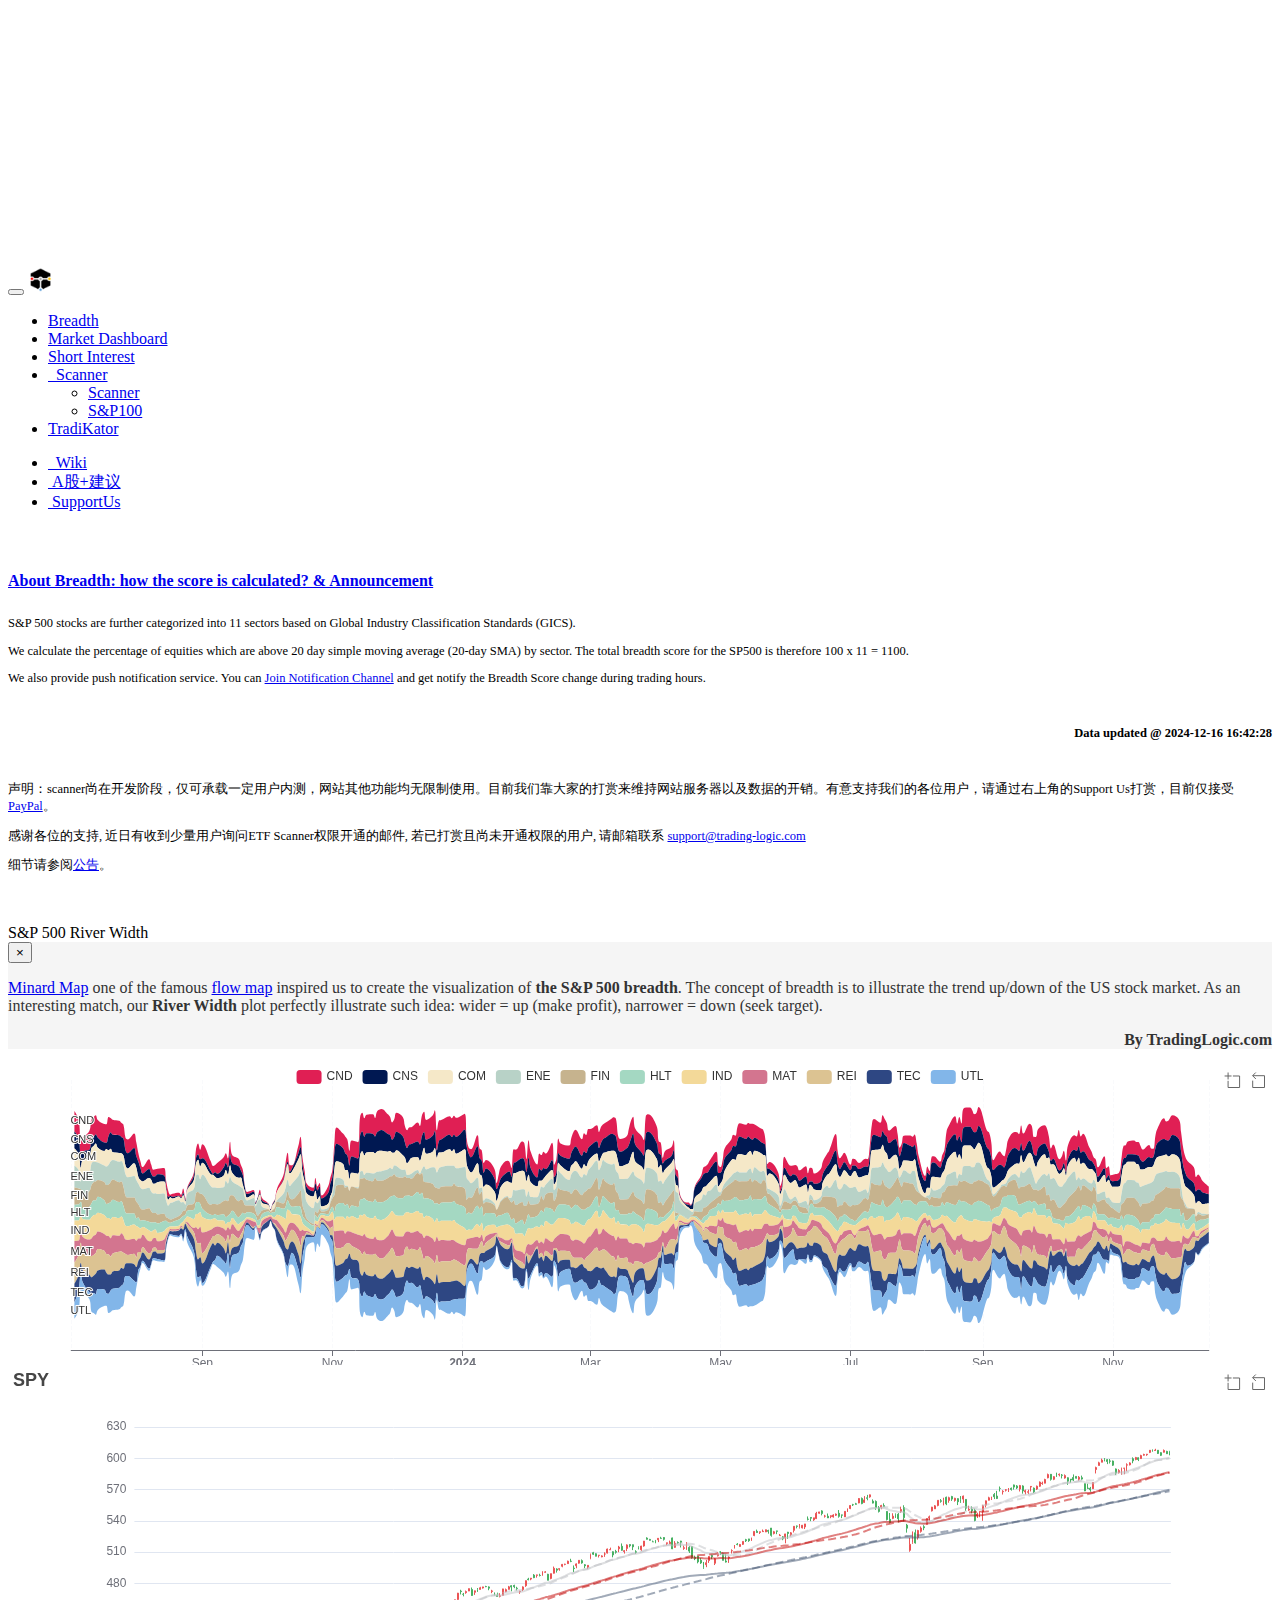
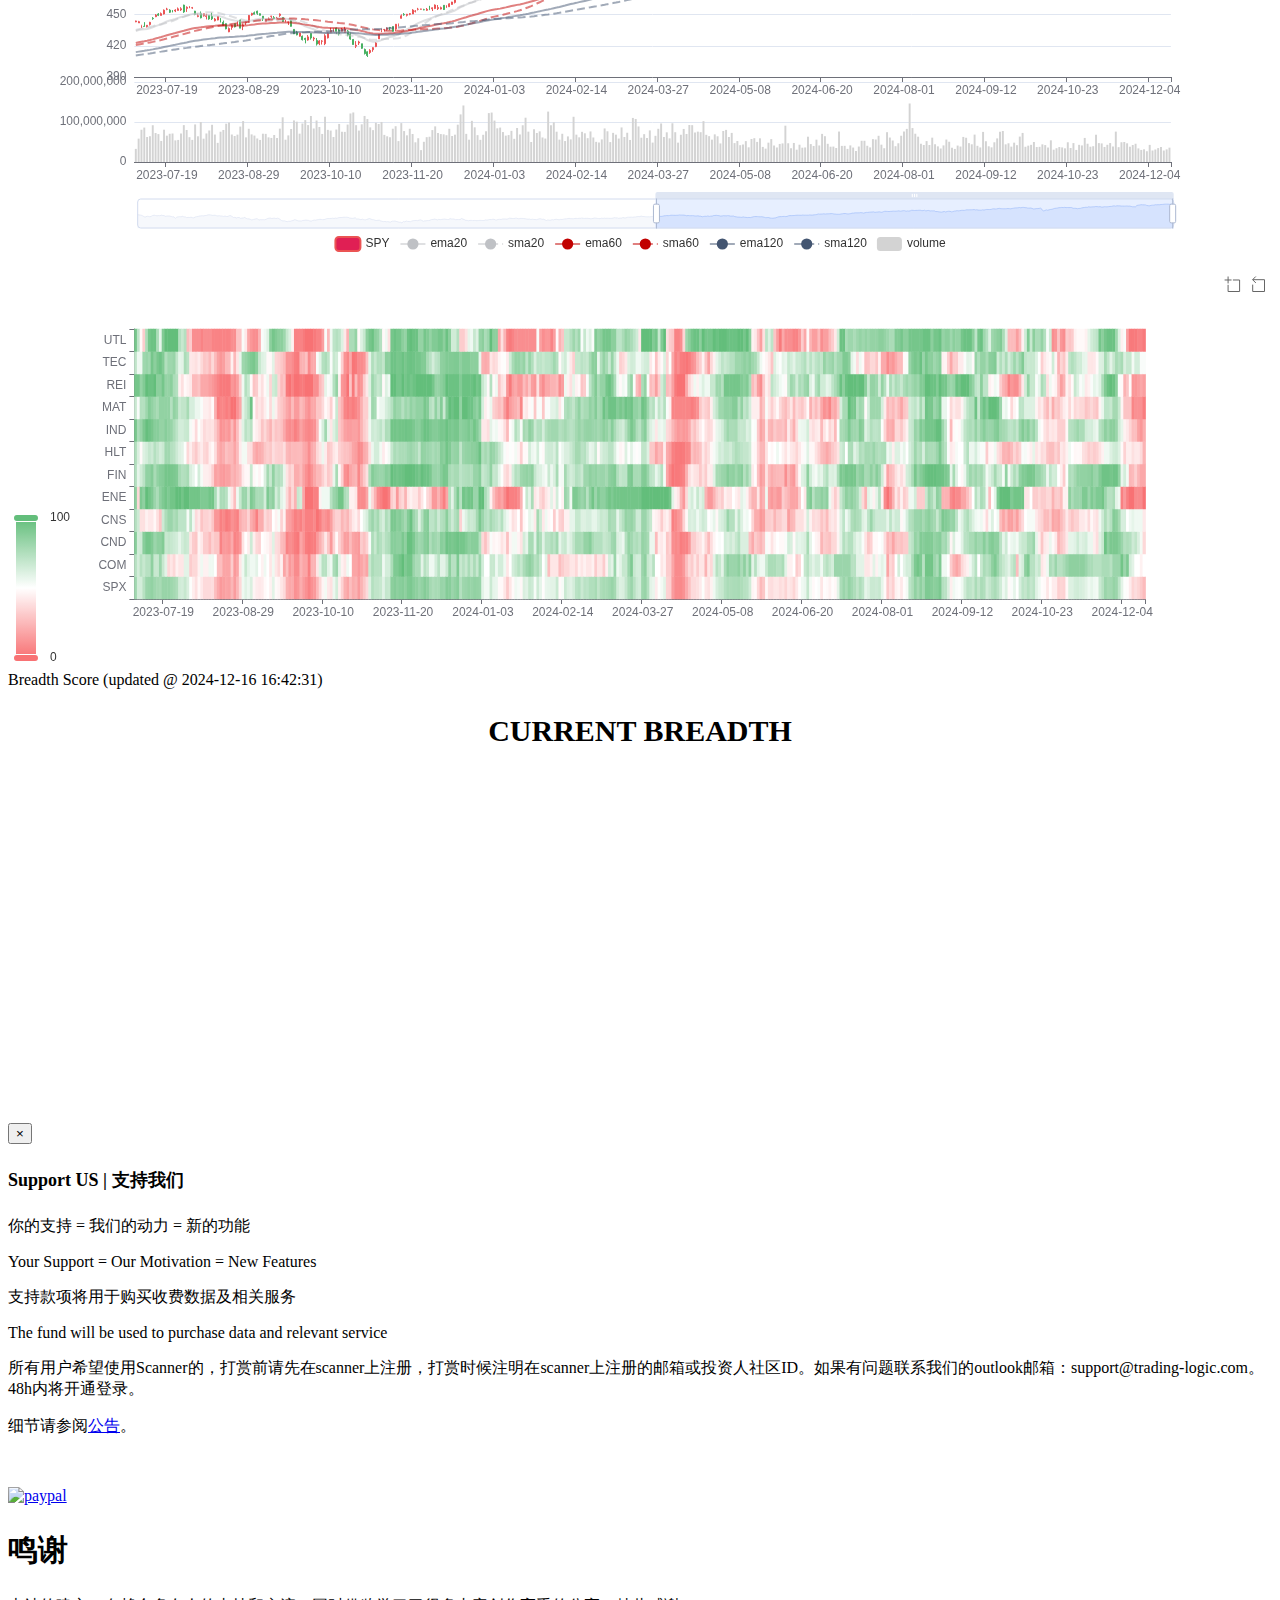
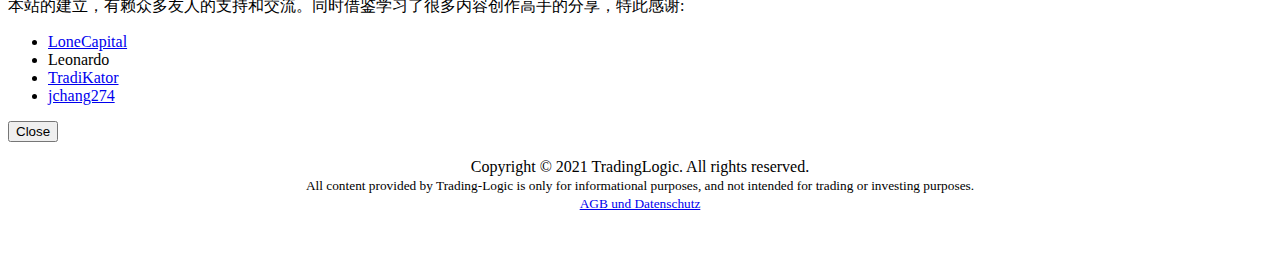
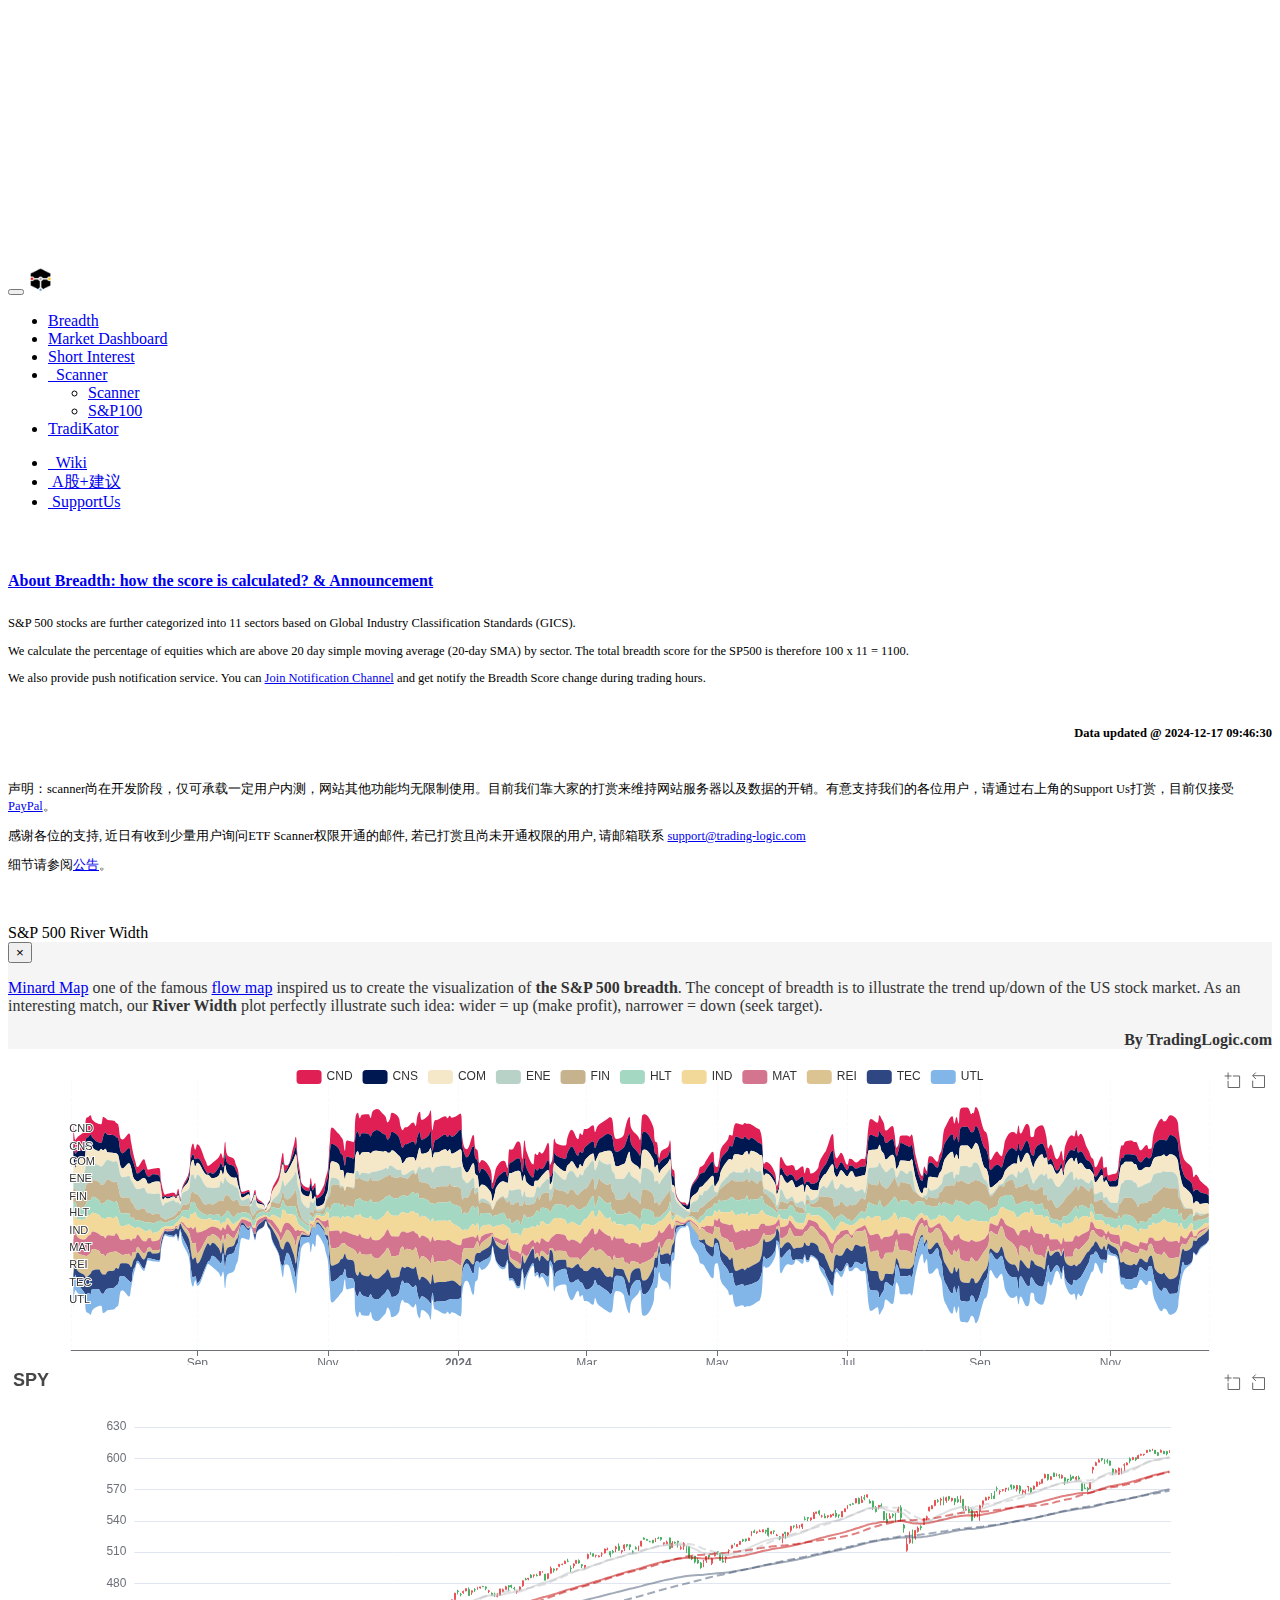
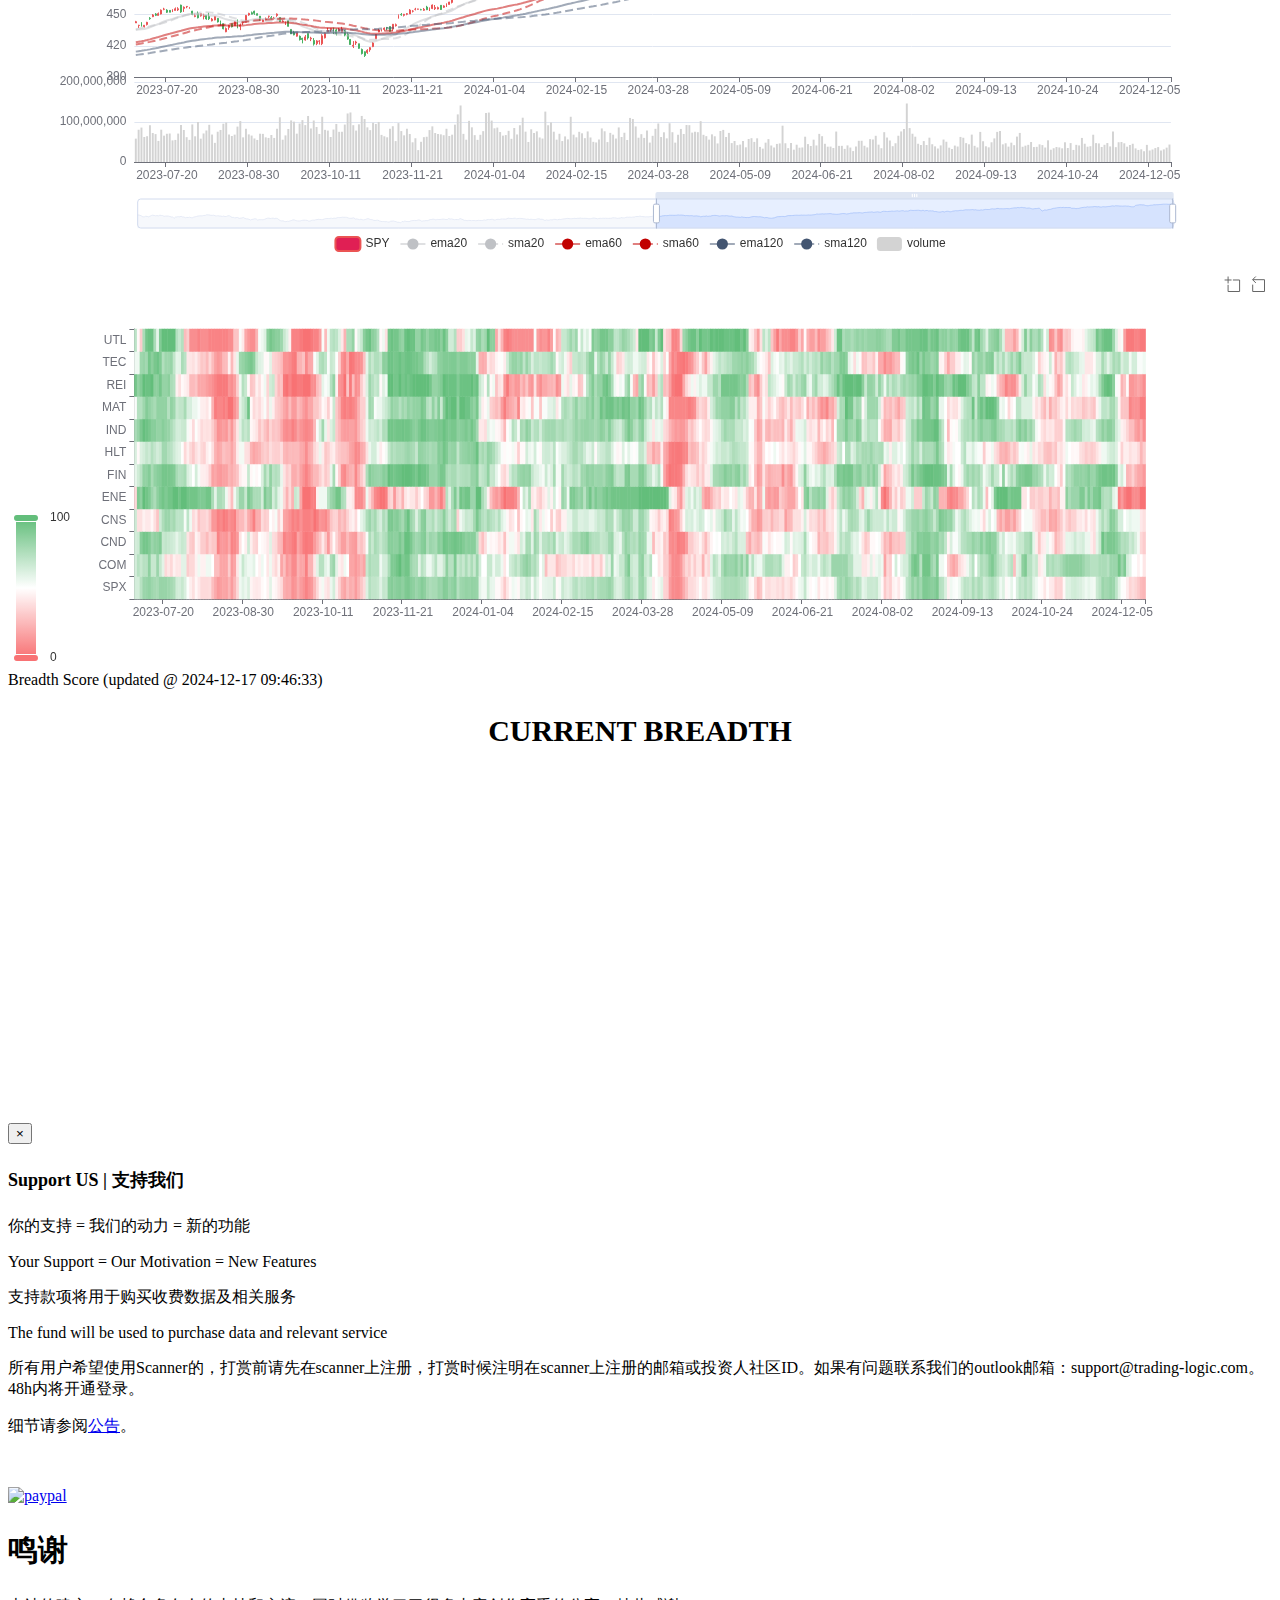
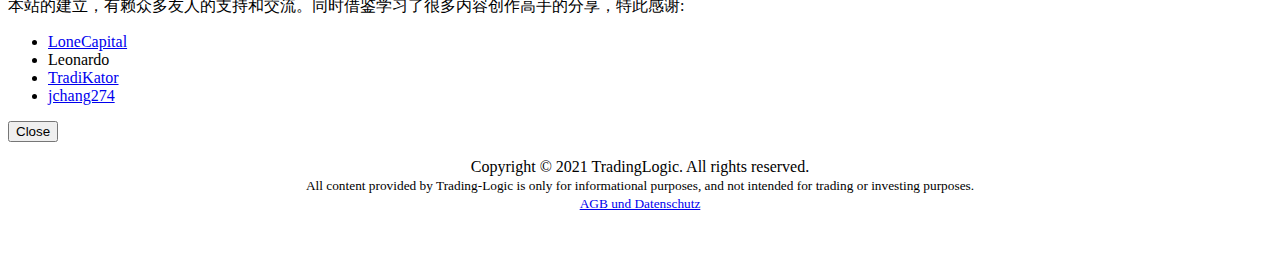
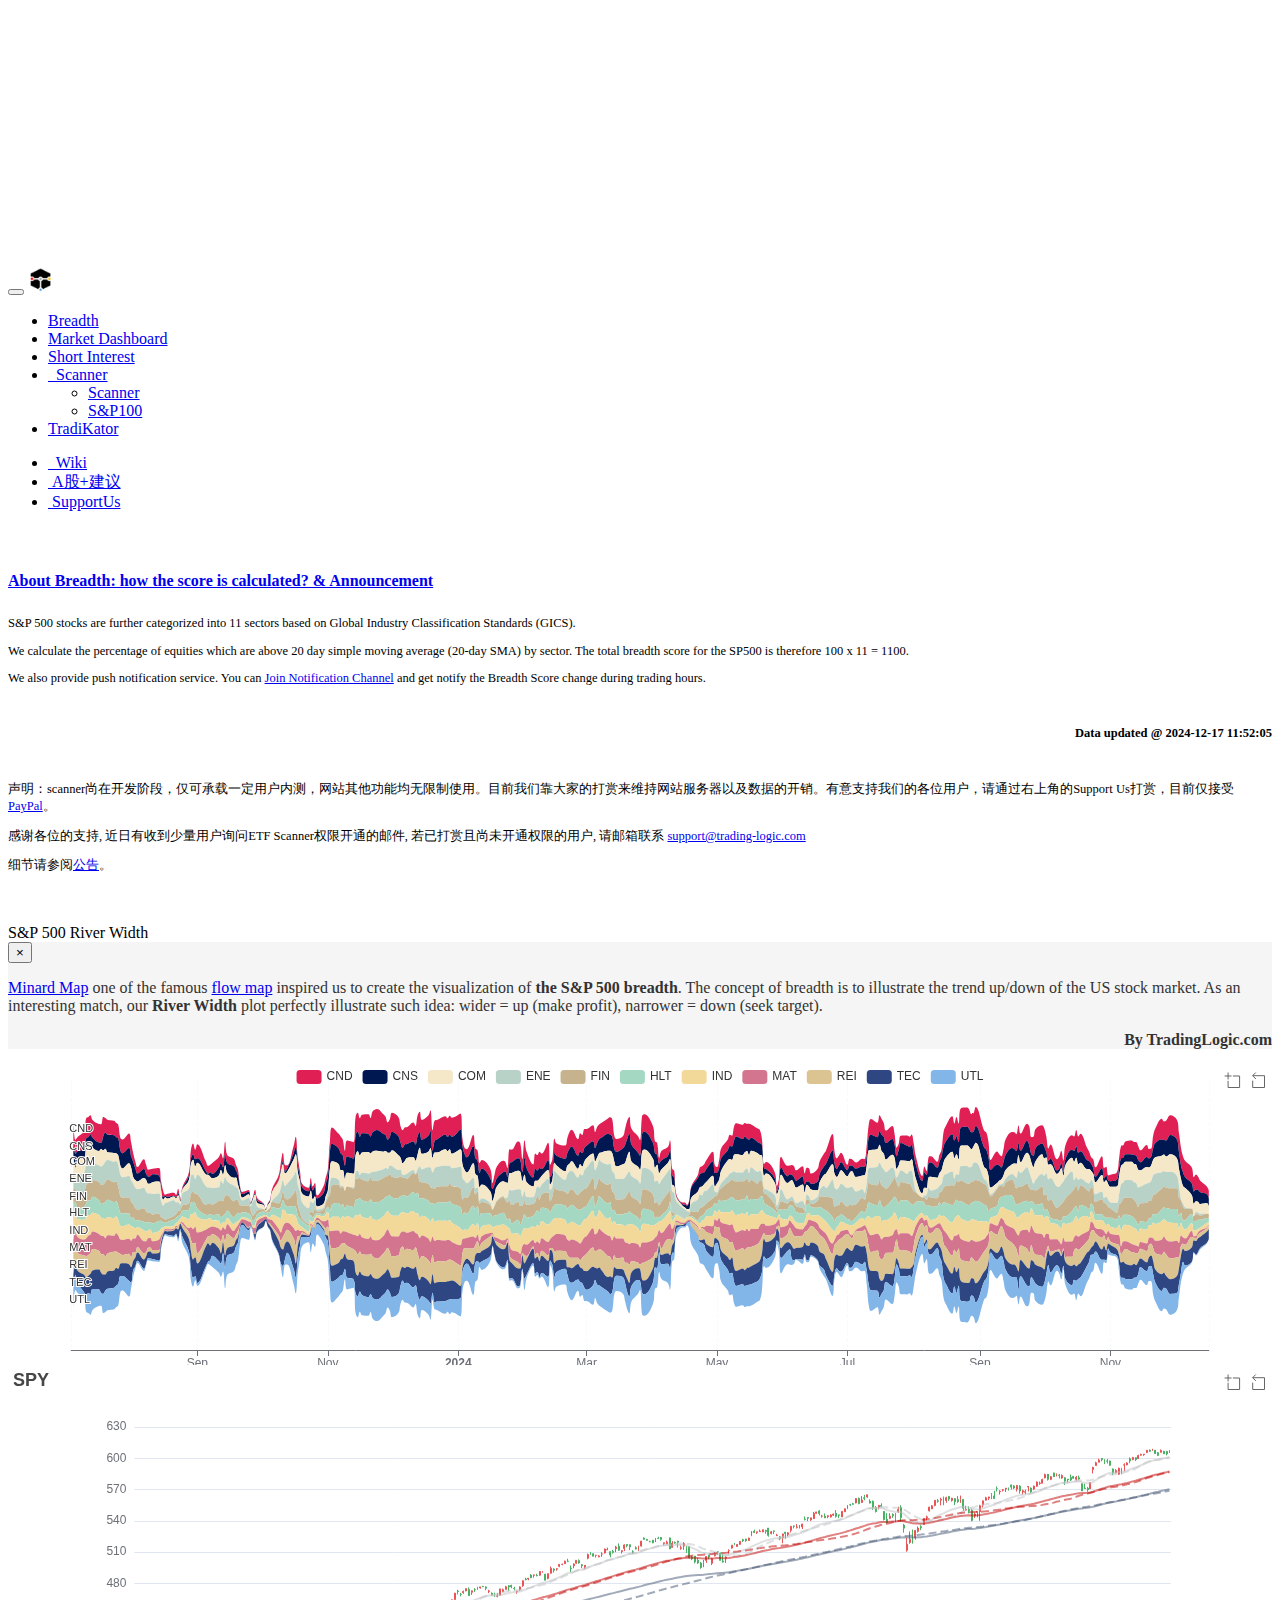
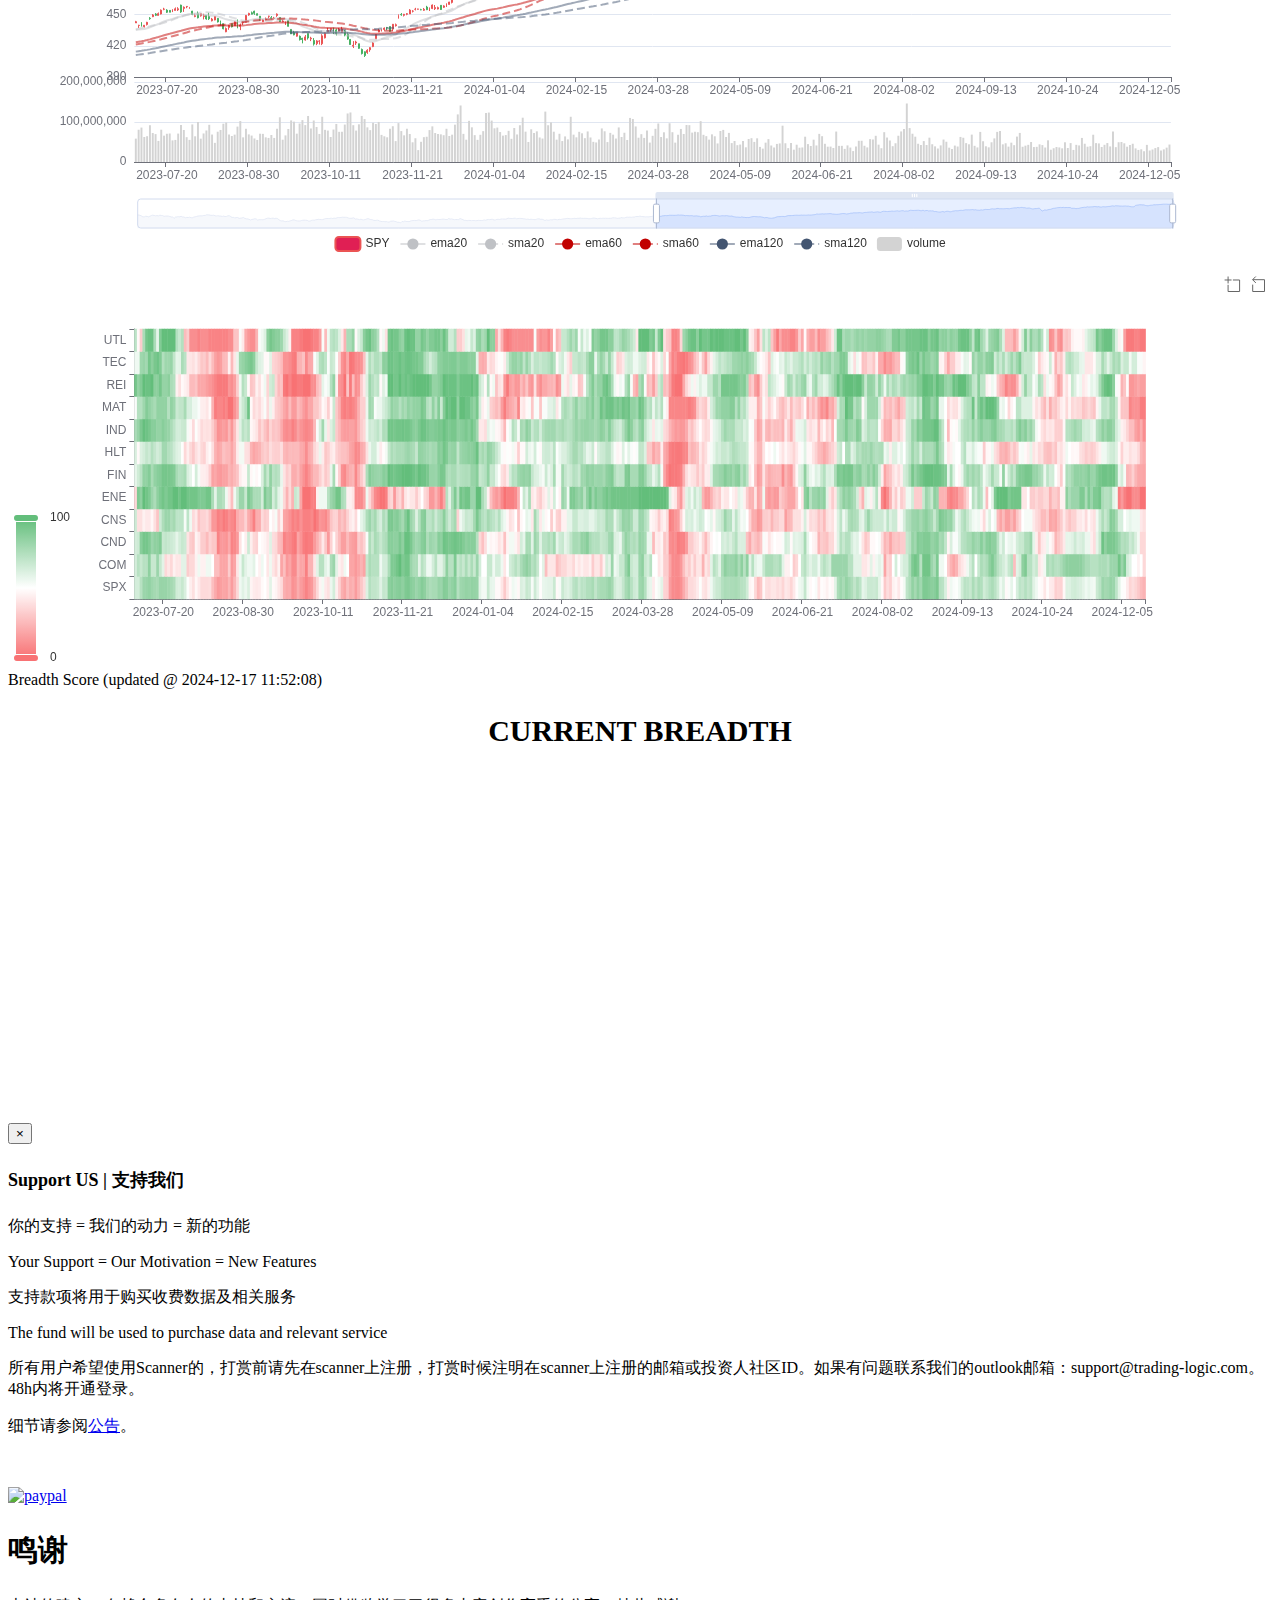
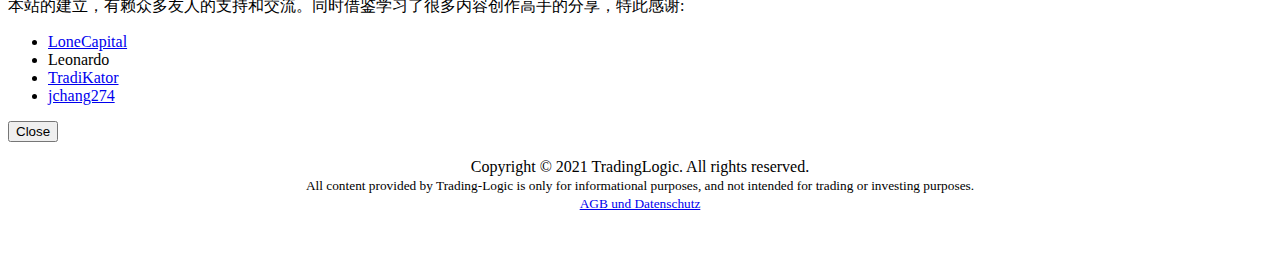
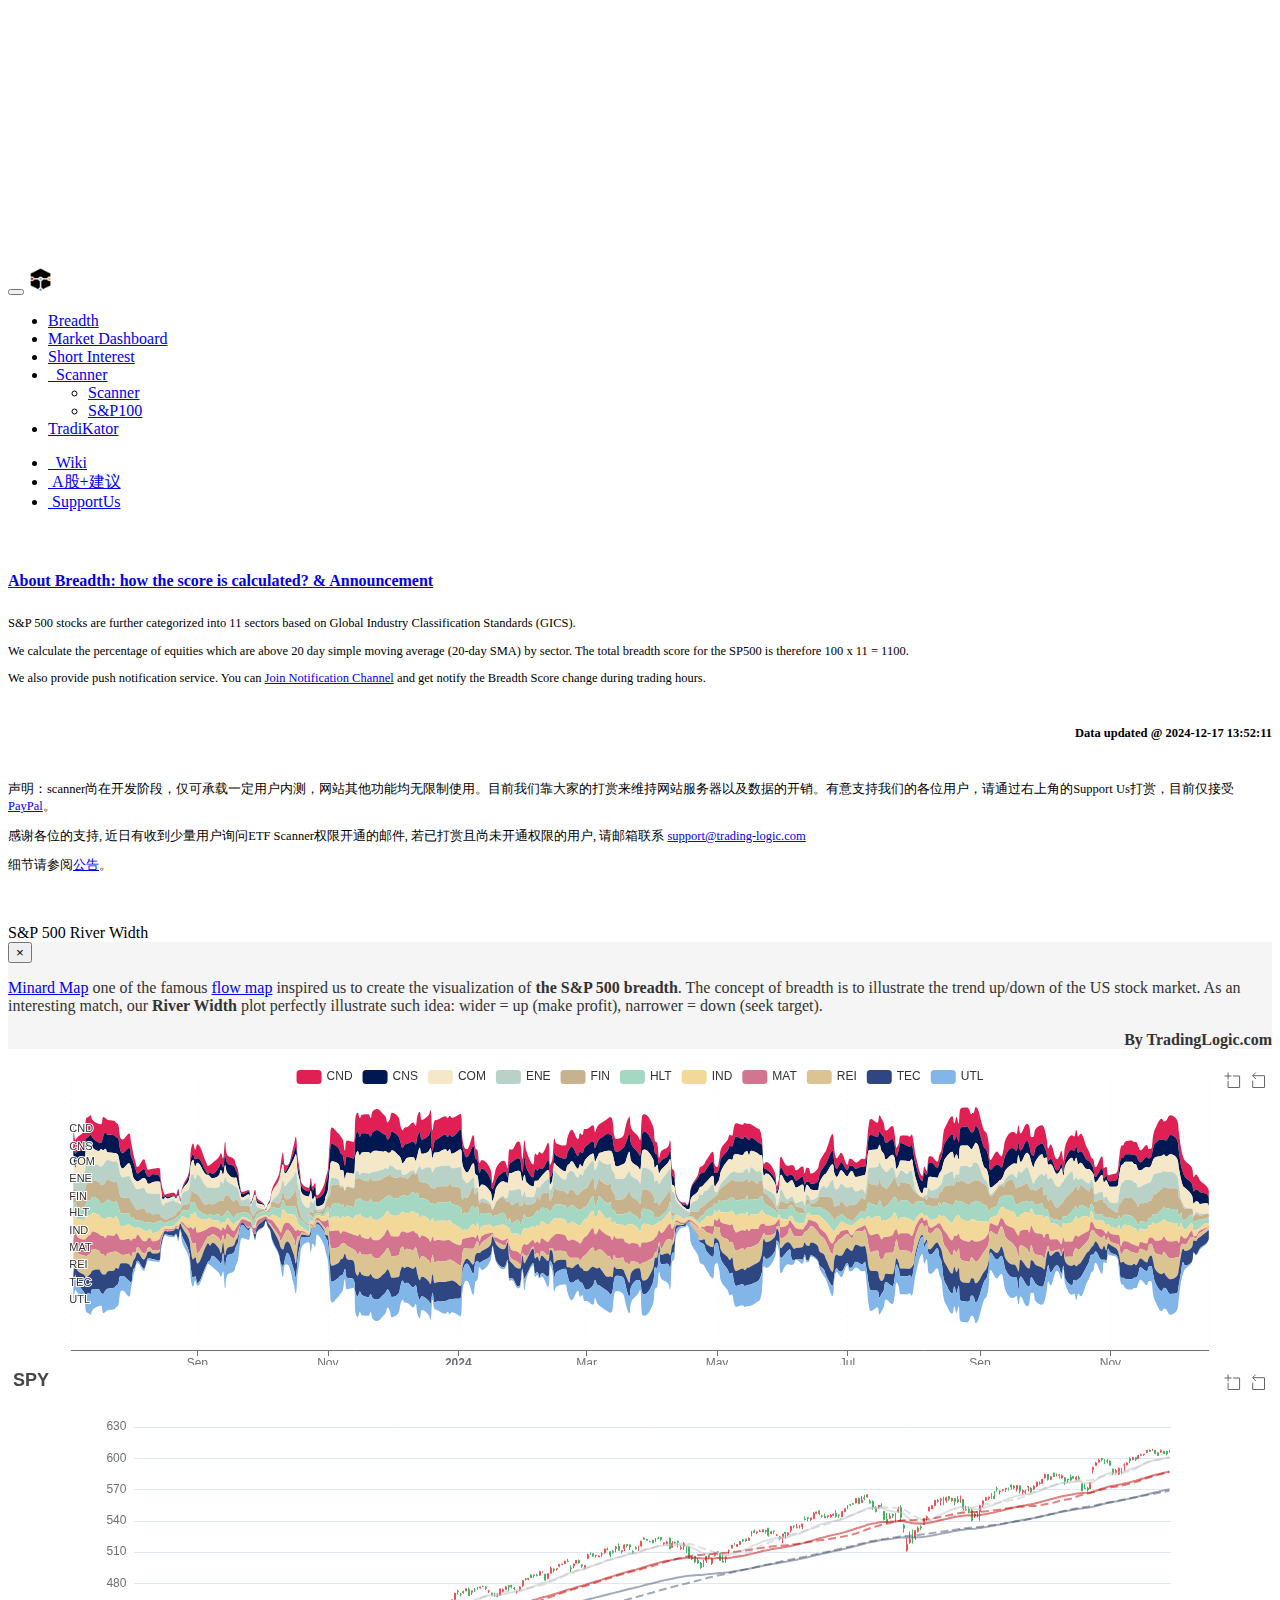
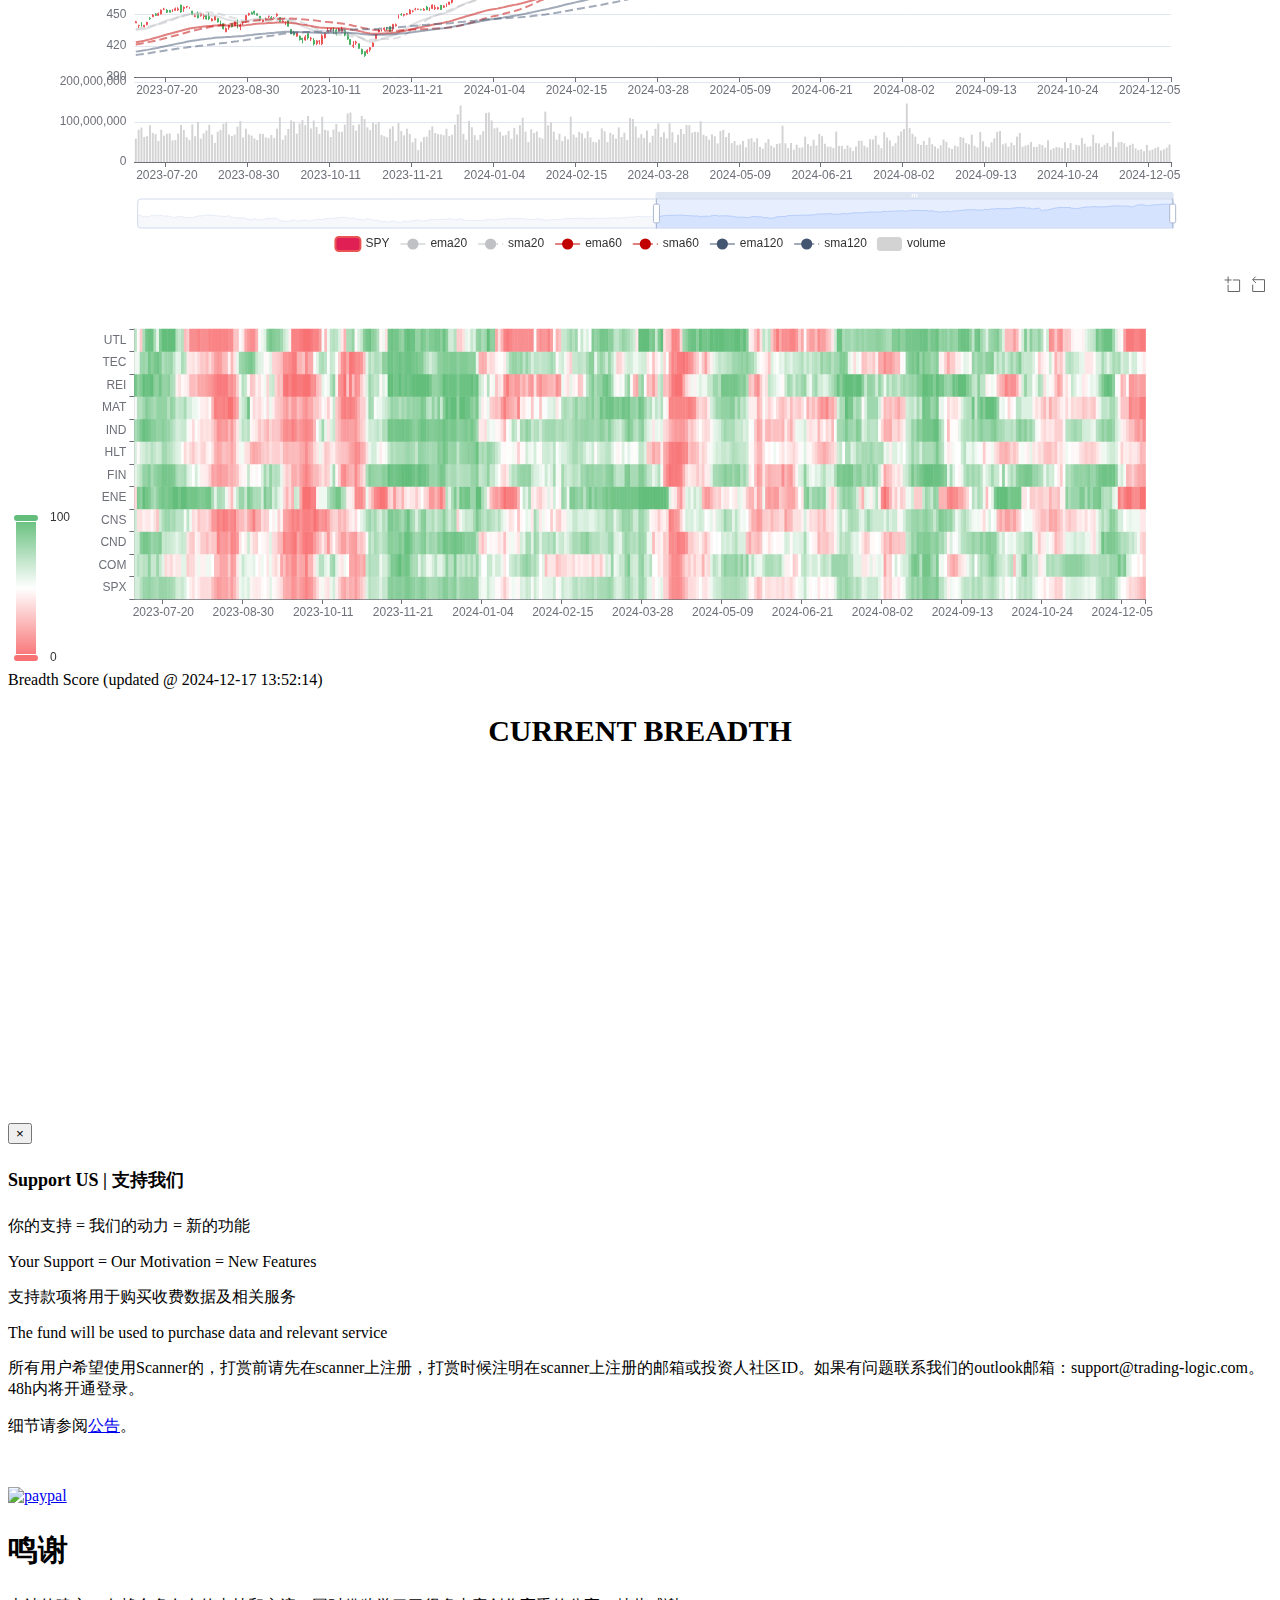
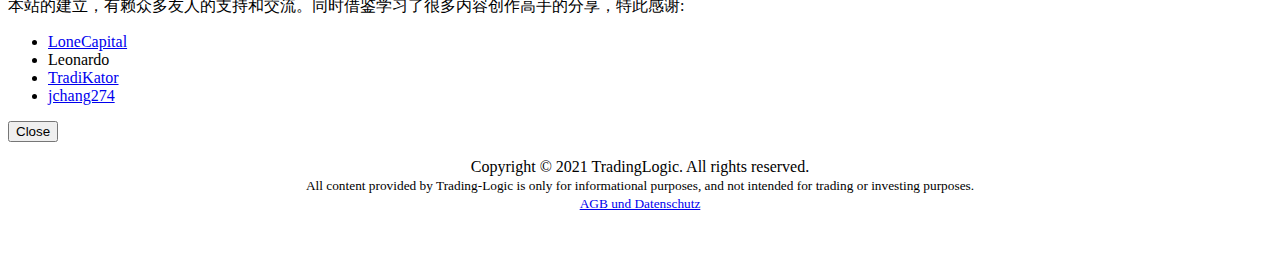
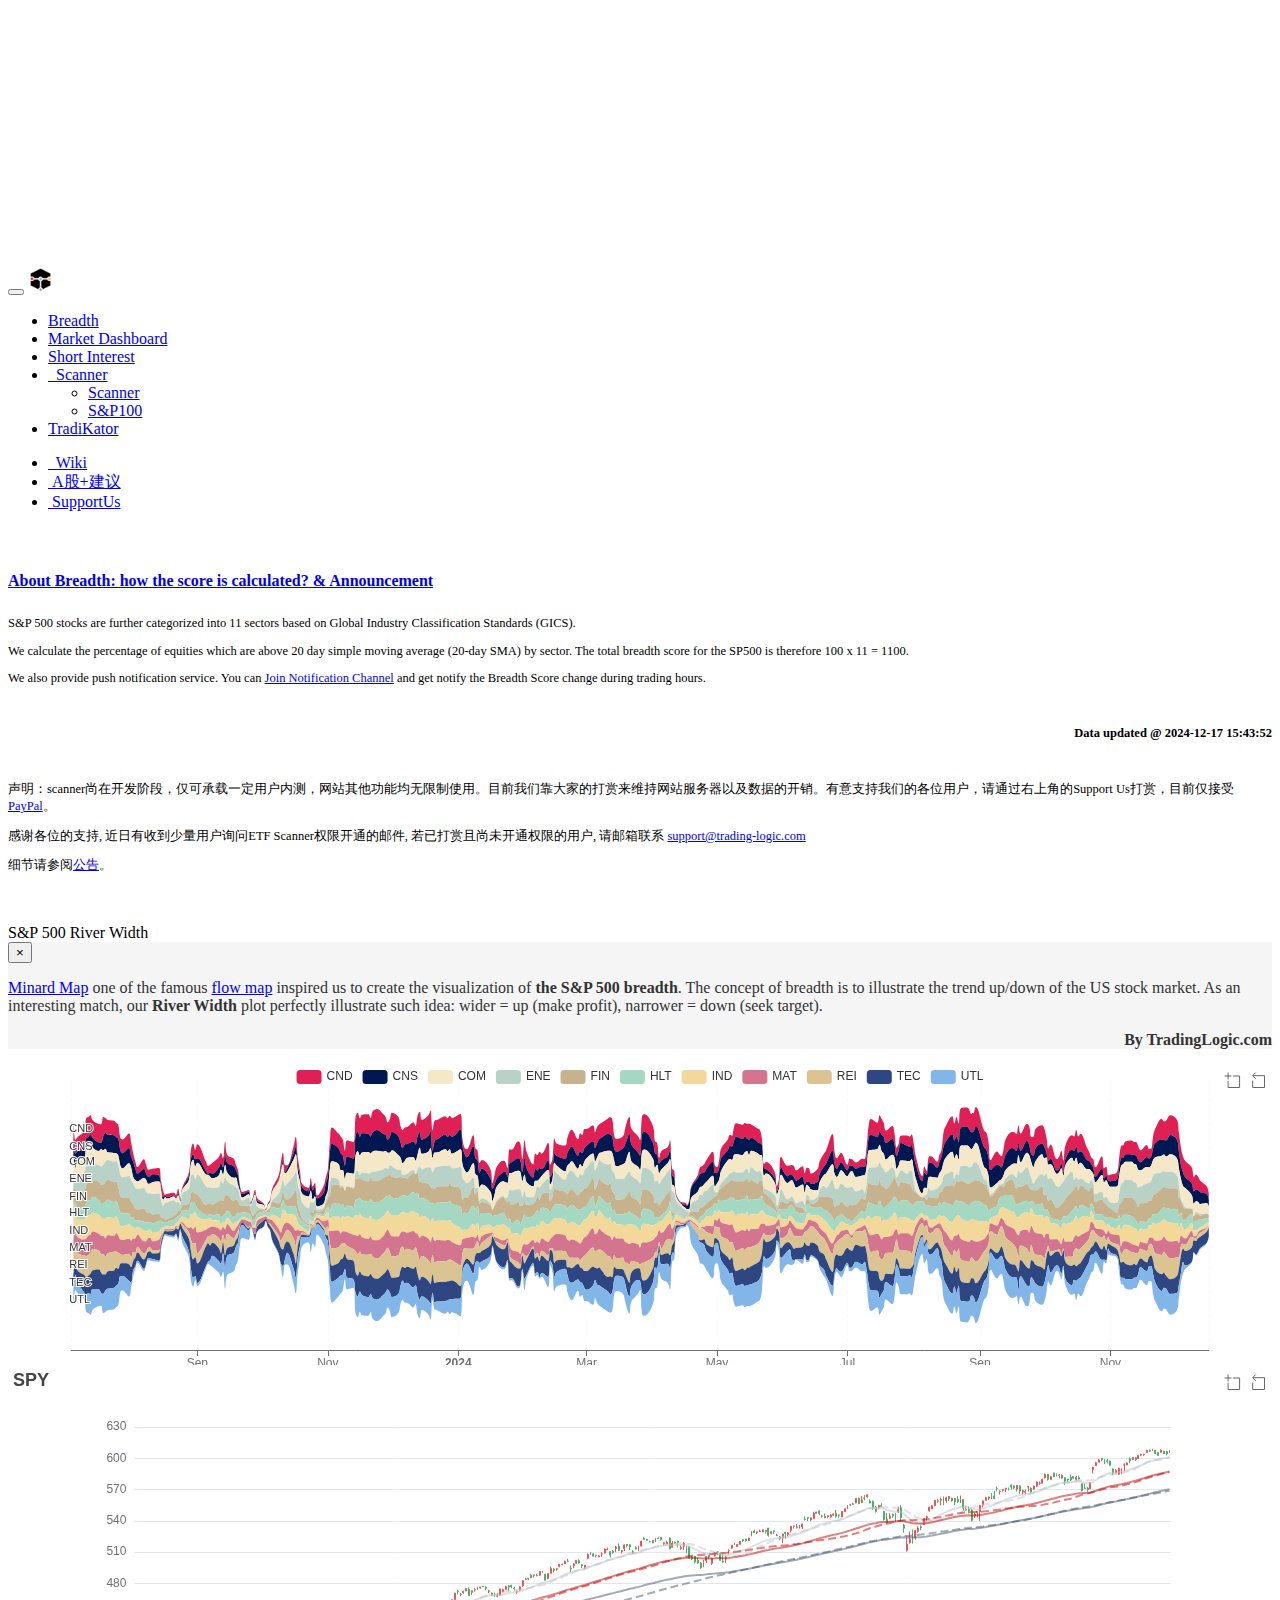
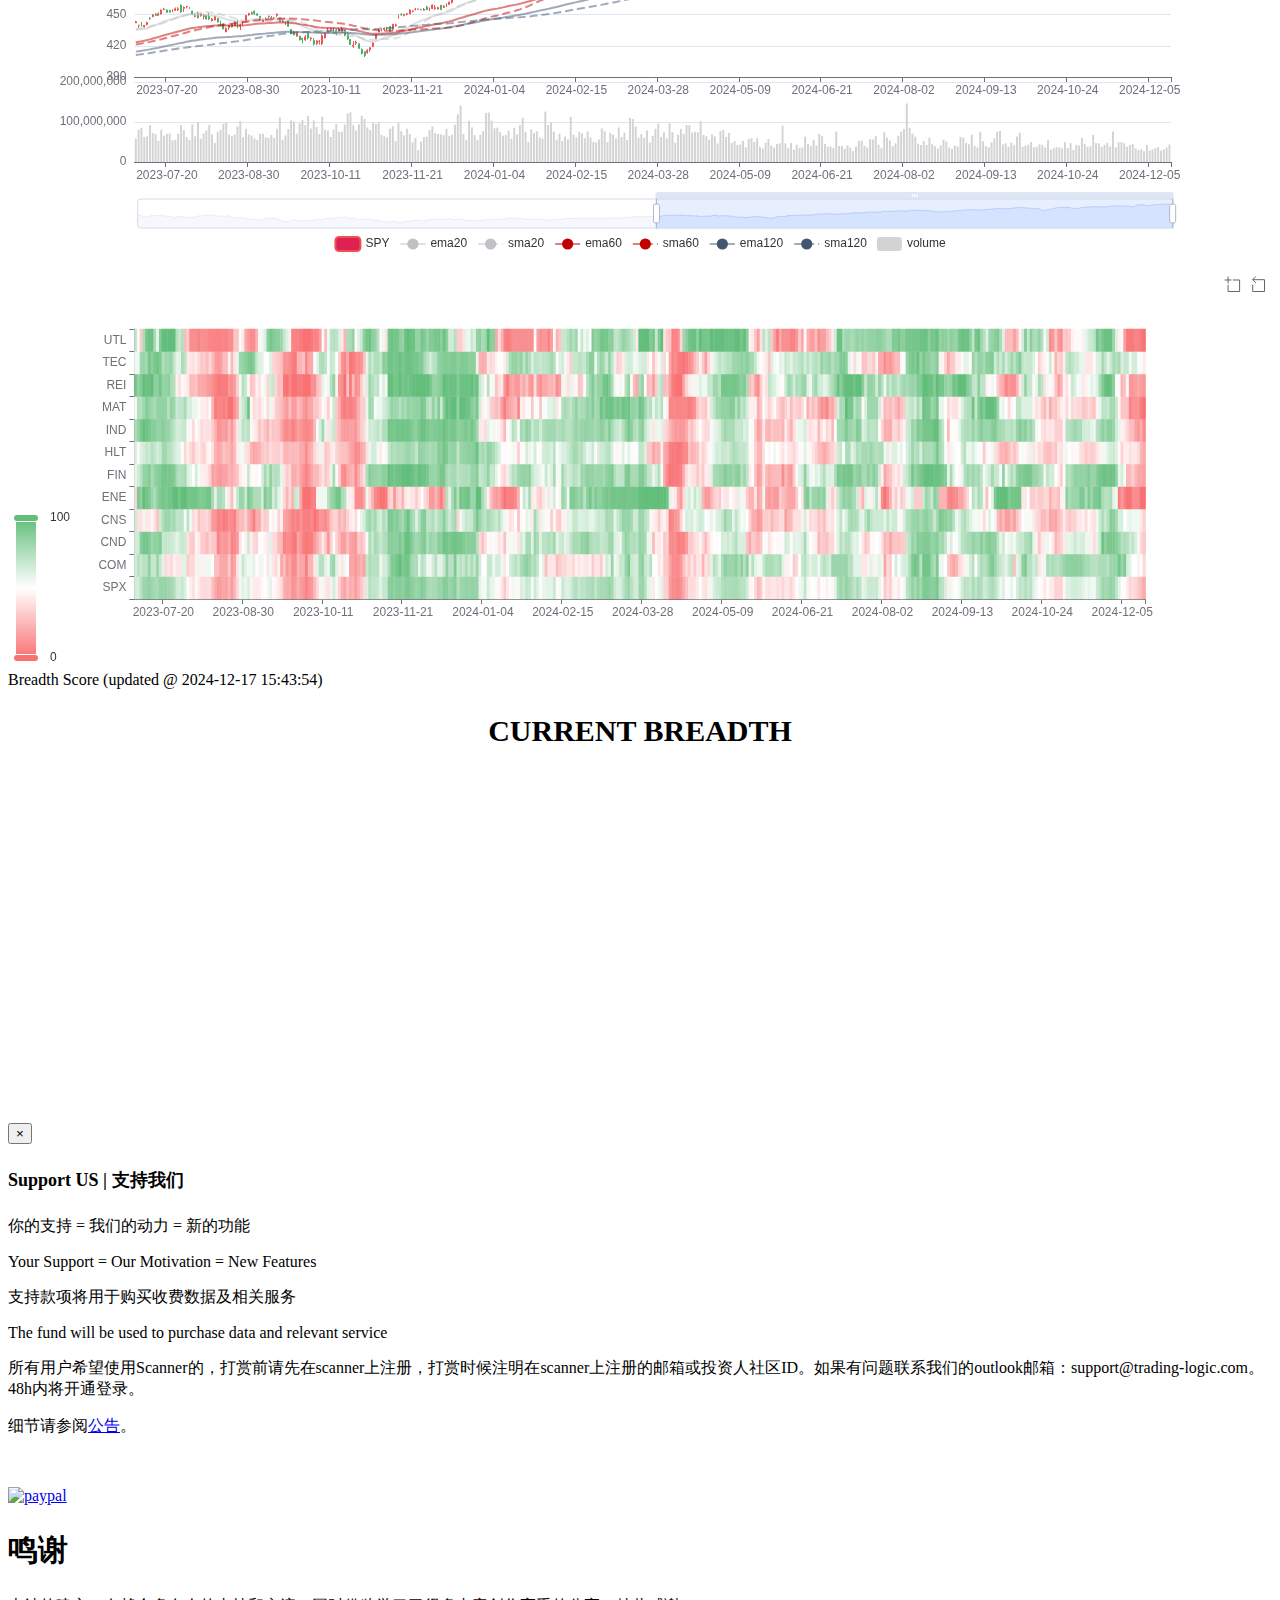
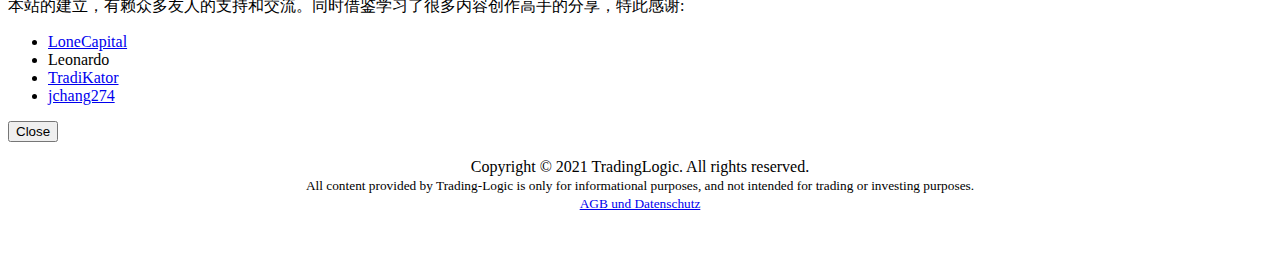
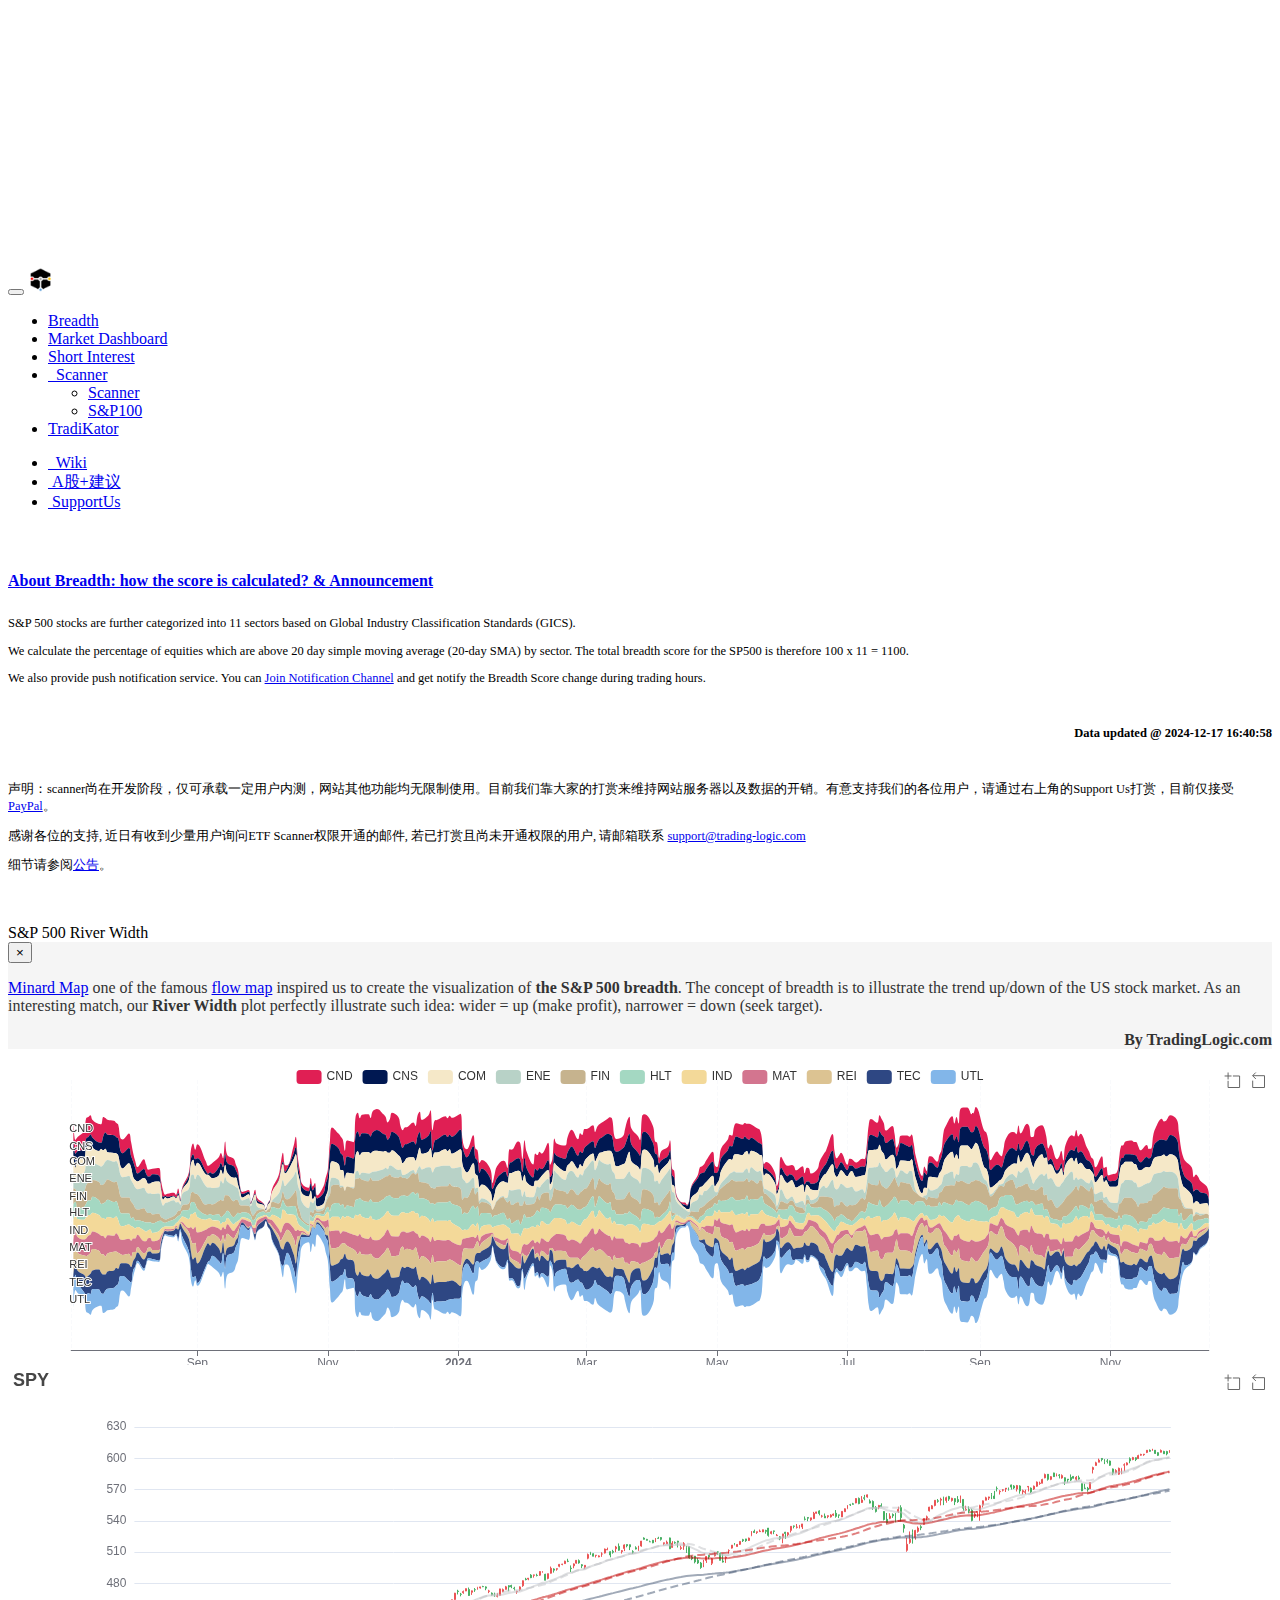
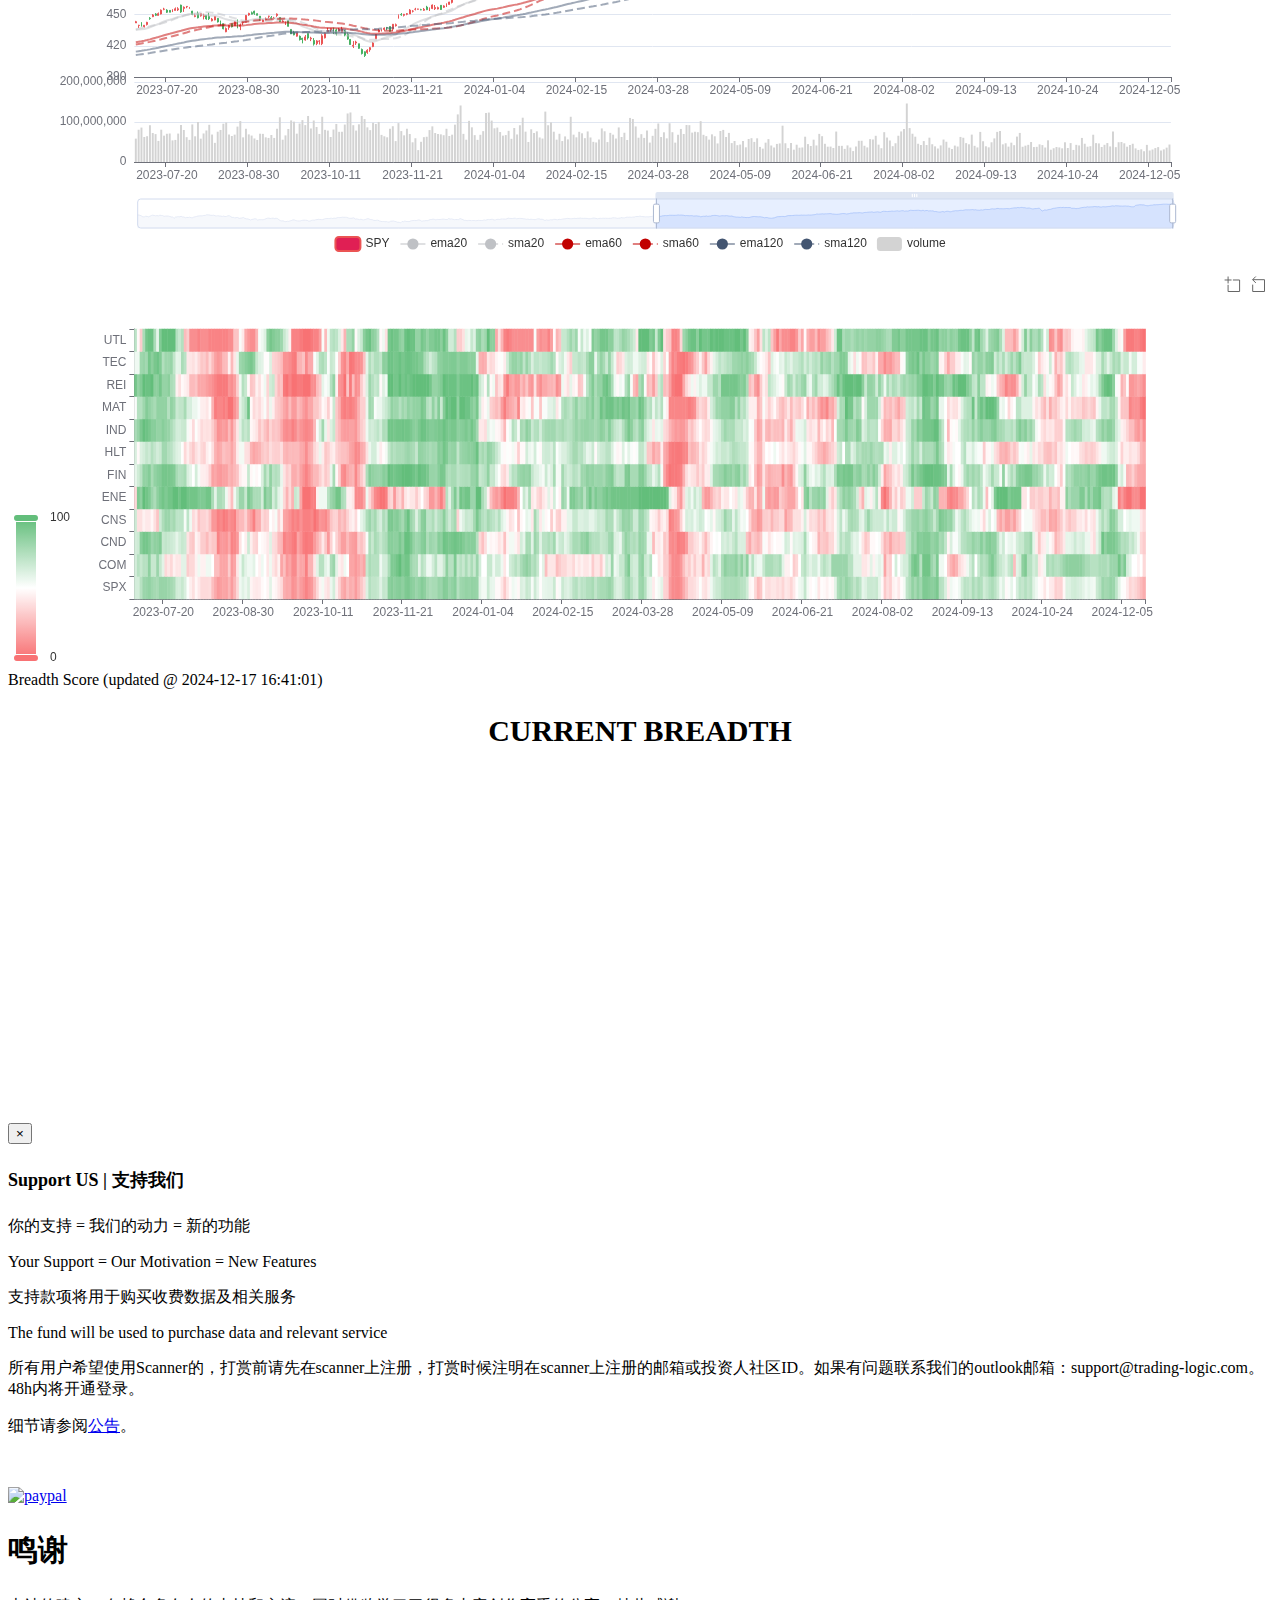
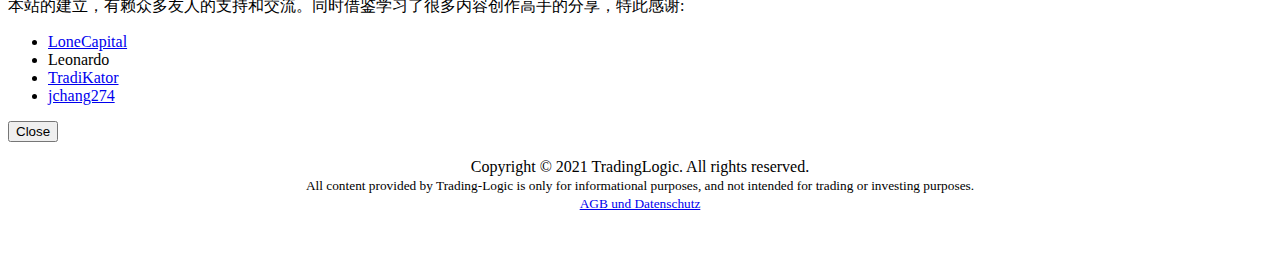
